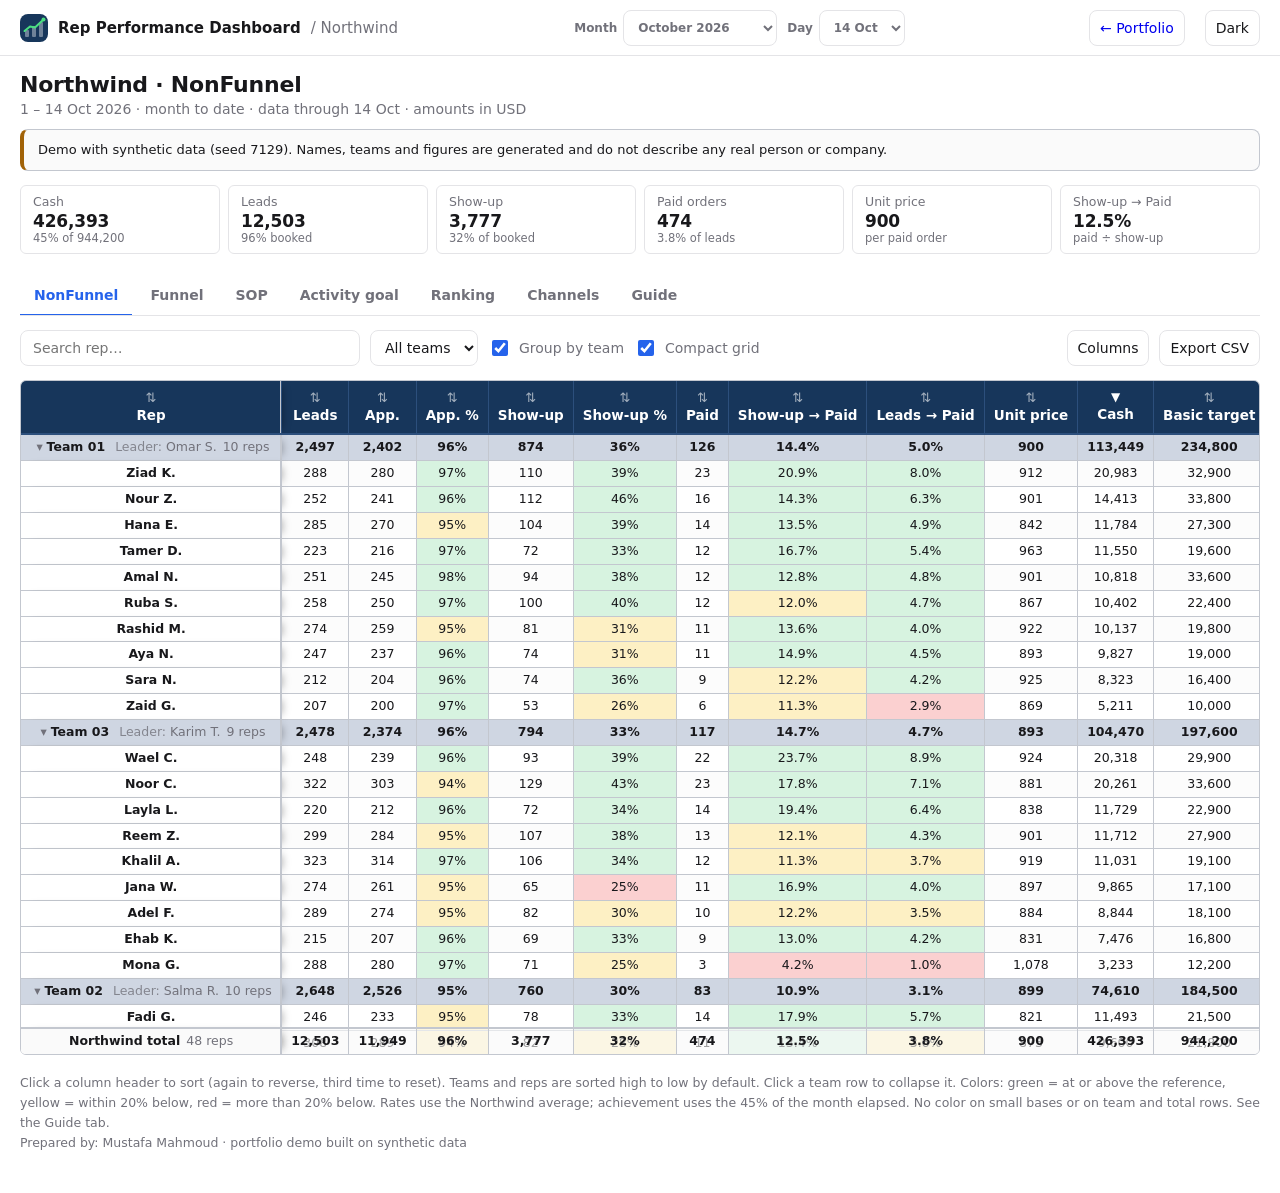
==== demo/index.html @ 8aeeb417 "Add interactive Rep Performance Dashboard demo (synthetic data) Co-Authored-By: Claude Sonnet 5.5 <n" ====
<!doctype html>
<html lang="en" data-theme="light">
<head>
<meta charset="utf-8"><meta name="robots" content="noindex,nofollow">
<meta name="viewport" content="width=device-width, initial-scale=1">
<title>Rep Performance Dashboard · Demo (synthetic data)</title>
<link rel="icon" type="image/svg+xml" href="data:image/svg+xml,%3Csvg%20xmlns%3D%22http%3A%2F%2Fwww.w3.org%2F2000%2Fsvg%22%20viewBox%3D%220%200%2028%2028%22%3E%3Crect%20width%3D%2228%22%20height%3D%2228%22%20rx%3D%227%22%20fill%3D%22%2317365b%22%2F%3E%3Crect%20x%3D%225%22%20y%3D%2216%22%20width%3D%224%22%20height%3D%227%22%20rx%3D%221%22%20fill%3D%22%23ffffff%22%20fill-opacity%3D%22.45%22%2F%3E%3Crect%20x%3D%2212%22%20y%3D%2212%22%20width%3D%224%22%20height%3D%2211%22%20rx%3D%221%22%20fill%3D%22%23ffffff%22%20fill-opacity%3D%22.45%22%2F%3E%3Crect%20x%3D%2219%22%20y%3D%228%22%20width%3D%224%22%20height%3D%2215%22%20rx%3D%221%22%20fill%3D%22%23ffffff%22%20fill-opacity%3D%22.45%22%2F%3E%3Cpolyline%20points%3D%224.5%2C17%2010%2C12.5%2015%2C13.5%2023.5%2C5.5%22%20fill%3D%22none%22%20stroke%3D%22%234ade80%22%20stroke-width%3D%222.4%22%20stroke-linecap%3D%22round%22%20stroke-linejoin%3D%22round%22%2F%3E%3Ccircle%20cx%3D%2223.5%22%20cy%3D%225.5%22%20r%3D%222.3%22%20fill%3D%22%234ade80%22%2F%3E%3C%2Fsvg%3E">
<style>
:root{
  --bg:#ffffff;--surface:#fafafa;--border:#e4e4e7;--text:#18181b;--muted:#71717a;--accent:#2563eb;--accent-soft:#e8efff;
  --grid:#c3c7cf;--strong:#334155;--hover:#f4f4f5;--group:#cfd6e2;--bar:#e4e4e7;--ok:#1d4ed8;--warn:#b45309;--shadow:0 8px 24px rgba(0,0,0,.12);
}
:root[data-theme="dark"]{
  --bg:#09090b;--surface:#111113;--border:#27272a;--text:#fafafa;--muted:#a1a1aa;--accent:#60a5fa;--accent-soft:#16233b;
  --grid:#454a54;--strong:#9aa6b8;--hover:#1b1b1f;--group:#333a48;--bar:#2e2e33;--ok:#7fb0ff;--warn:#f2b45a;--shadow:0 8px 24px rgba(0,0,0,.55);
}
*{box-sizing:border-box}
html,body{margin:0}
body{background:var(--bg);color:var(--text);font-family:ui-sans-serif,system-ui,-apple-system,"Segoe UI",Roboto,"Helvetica Neue",Arial,sans-serif;font-size:14px;-webkit-text-size-adjust:100%}
button,select,input{font:inherit;color:inherit}
.top{position:sticky;top:0;z-index:30;background:var(--bg);border-bottom:1px solid var(--border);display:flex;align-items:center;justify-content:space-between;gap:12px;padding:0 20px;height:56px}
.brand{display:flex;align-items:center;gap:10px;font-weight:700;font-size:15px;min-width:0}
.logo{width:28px;height:28px;border-radius:8px;background:#17365b;display:grid;place-items:center;flex:0 0 auto;overflow:hidden;cursor:default}
.logo svg{display:block}
.logo .lb{fill:rgba(255,255,255,.38);transform-box:fill-box;transform-origin:50% 100%;animation:lgGrow .7s cubic-bezier(.2,.8,.2,1) both}
.logo .lb:nth-child(2){animation-delay:.12s}.logo .lb:nth-child(3){animation-delay:.24s}
.logo .ll{fill:none;stroke:#4ade80;stroke-width:2;stroke-linecap:round;stroke-linejoin:round;stroke-dasharray:30;stroke-dashoffset:30;animation:lgDraw .8s .5s ease-out forwards}
.logo .ld{fill:#4ade80;opacity:0;transform-box:fill-box;transform-origin:center;animation:lgPop .35s 1.25s ease-out forwards,lgPulse 2.6s 1.8s ease-in-out infinite}
@keyframes lgGrow{from{transform:scaleY(0)}to{transform:scaleY(1)}}
@keyframes lgDraw{to{stroke-dashoffset:0}}
@keyframes lgPop{from{opacity:0;transform:scale(0)}to{opacity:1;transform:scale(1)}}
@keyframes lgPulse{0%,100%{transform:scale(1)}50%{transform:scale(1.35)}}
@media (prefers-reduced-motion:reduce){.logo *{animation:none!important;opacity:1!important;stroke-dashoffset:0!important}}
.crumb{color:var(--muted);font-weight:500;white-space:nowrap;overflow:hidden;text-overflow:ellipsis}
.icon-btn{height:36px;min-width:36px;padding:0 10px;border:1px solid var(--border);background:var(--bg);border-radius:8px;cursor:pointer;display:inline-flex;align-items:center;justify-content:center;gap:8px}
.icon-btn:hover{background:var(--hover)}
.wrap{max-width:1500px;margin:0 auto;padding:24px 20px 40px}
h1{font-size:22px;margin:0;font-weight:700;letter-spacing:-.01em}
.sub{color:var(--muted);margin-top:4px}
.demo{display:inline-block;margin-left:8px;padding:2px 8px;border-radius:999px;background:var(--accent-soft);color:var(--accent);font-size:12px;font-weight:600}
.kpis{display:grid;grid-template-columns:repeat(auto-fit,minmax(150px,1fr));gap:12px;margin:20px 0 4px}
.kpi{border:1px solid var(--border);border-radius:10px;padding:14px 16px;background:var(--bg)}
.kpi .l{color:var(--muted);font-size:12.5px}
.kpi .v{font-size:22px;font-weight:700;margin-top:4px;font-variant-numeric:tabular-nums;letter-spacing:-.01em}
.kpi .s{color:var(--muted);font-size:12.5px;margin-top:2px;font-variant-numeric:tabular-nums}
.tabs{display:flex;gap:4px;border-bottom:1px solid var(--border);margin-top:22px;overflow-x:auto;overflow-y:hidden;scrollbar-width:none;-ms-overflow-style:none}
.tabs::-webkit-scrollbar{display:none}
.tab:focus{outline:none}.tab:focus-visible{outline:2px solid var(--accent);outline-offset:-2px;border-radius:6px}
.tab{background:none;border:0;padding:11px 14px;color:var(--muted);cursor:pointer;font-weight:600;white-space:nowrap;border-bottom:2px solid transparent;margin-bottom:-1px}
.tab:hover{color:var(--text)}
.tab[aria-selected="true"]{color:var(--accent);border-bottom-color:var(--accent)}
.tab[disabled]{opacity:.45;cursor:not-allowed}
.bar{display:flex;flex-wrap:wrap;gap:10px;align-items:center;padding:14px 0}
.search{flex:1 1 220px;max-width:340px;height:36px;border:1px solid var(--border);border-radius:8px;padding:0 12px;background:var(--bg)}
.search:focus,select:focus,.icon-btn:focus-visible,.tab:focus-visible{outline:2px solid var(--accent);outline-offset:1px}
select.sel{height:36px;border:1px solid var(--border);border-radius:8px;padding:0 10px;background:var(--bg);cursor:pointer}
.sp{flex:1 1 0}
.sw{display:inline-flex;align-items:center;gap:8px;cursor:pointer;color:var(--muted);font-weight:500;user-select:none}
.sw input{accent-color:var(--accent);width:16px;height:16px}
.menu{position:relative}
.pop{position:absolute;right:0;top:42px;z-index:40;background:var(--bg);border:1px solid var(--border);border-radius:10px;box-shadow:var(--shadow);padding:8px;min-width:220px;max-height:360px;overflow:auto}
.pop[hidden]{display:none}
.pop label{display:flex;align-items:center;gap:10px;padding:8px 10px;border-radius:6px;cursor:pointer}
.pop label:hover{background:var(--hover)}
.pop input{accent-color:var(--accent);width:16px;height:16px}
.pop .hd{padding:6px 10px 8px;color:var(--muted);font-size:12px;font-weight:600;text-transform:uppercase;letter-spacing:.04em}
.tw{border:1px solid var(--grid);border-radius:10px;overflow:auto;max-height:70vh;background:var(--bg)}
table{border-collapse:separate;border-spacing:0;width:100%;min-width:max-content}
th,td{padding:10px 11px;text-align:center;white-space:nowrap;border-bottom:1px solid var(--grid);border-right:1px solid var(--grid);font-variant-numeric:tabular-nums}
th:last-child,td:last-child{border-right:0}
@media (max-width:900px){th:first-child,td:first-child{position:sticky;left:0;z-index:2;background:var(--bg)}tr.grp td:first-child{background:var(--group)}tr.tot td:first-child{background:var(--surface)}}
thead th{position:sticky;top:0;z-index:3;background:var(--group);border-bottom:2px solid var(--grid);color:var(--text);font-weight:600;font-size:12.5px;color:var(--muted);cursor:pointer;user-select:none}
thead th:first-child{z-index:5}
thead th:hover{color:var(--text)}
thead th .ar{display:inline-block;width:14px;color:var(--accent)}
tbody tr:hover td{background:var(--hover)}
tr.grp td{background-color:var(--group);font-weight:700;cursor:pointer}
tr.grp:hover td{background:var(--group)}
tr.grp td:first-child{background:var(--group)}
tr.tot td{background:var(--surface);font-weight:700;position:sticky;bottom:0;z-index:2;border-top:2px solid var(--grid);border-bottom:0}
tr.tot td:first-child{z-index:4}
.chev{display:inline-block;width:14px;color:var(--muted);transition:transform .15s}
.col .chev{transform:rotate(-90deg)}
.cnt{color:var(--muted);font-weight:500;margin-left:6px}
.nm{font-weight:600}
.rk{display:inline-block;min-width:22px;margin-right:8px;color:var(--muted);font-weight:600;font-variant-numeric:tabular-nums}
.tm{display:inline-block;margin-left:8px;padding:1px 7px;border-radius:6px;border:1px solid var(--border);color:var(--muted);font-size:11.5px;font-weight:600}

.ach{display:inline-flex;align-items:center;gap:8px;justify-content:center}
.ach .b{width:40px;height:6px;background:var(--bar);border-radius:3px;overflow:hidden}
.ach .b i{display:block;height:100%;background:var(--warn)}
.ach.ok .b i{background:var(--ok)}
.dash{color:var(--muted)}
/* first column stays pinned while the table scrolls sideways */
#tbl th:first-child,#tbl td:first-child{position:sticky;left:0;z-index:2;background-color:var(--bg);box-shadow:inset -1px 0 0 var(--grid),6px 0 8px -6px rgba(0,0,0,.35)}
#tbl tbody tr:hover td:first-child{background-color:var(--hover)}
#tbl tr.grp td:first-child,#tbl tr.grp:hover td:first-child{background-color:var(--group)}
#tbl tr.refrow td:first-child{background-color:color-mix(in srgb,var(--accent) 12%,var(--bg))}
#tbl tr.tot td:first-child{background-color:var(--surface);z-index:4}
#tbl thead th:first-child{z-index:5;background:#17365b;color:#fff}
.notice{margin:12px 0 0;padding:10px 14px;border:1px solid var(--grid);border-left:4px solid var(--gy);border-radius:8px;background:var(--surface);font-size:13px;line-height:1.5}
.notice[hidden]{display:none}
.dates{margin-left:auto;margin-right:8px;display:flex;gap:10px;align-items:center}
.dates[hidden]{display:none}
.dl{display:flex;align-items:center;gap:6px;font-size:12px;font-weight:600;color:var(--muted)}
@media (max-width:640px){.dl span{display:none}.dates{gap:6px}}
.tw{scrollbar-width:thin;scrollbar-color:color-mix(in srgb,var(--muted) 50%,transparent) transparent}
.tw::-webkit-scrollbar{width:9px;height:9px}
.tw::-webkit-scrollbar-track,.tw::-webkit-scrollbar-corner{background:transparent}
.tw::-webkit-scrollbar-button{display:none;width:0;height:0}
.tw::-webkit-scrollbar-thumb{background:color-mix(in srgb,var(--muted) 45%,transparent);border-radius:9px;border:2px solid transparent;background-clip:padding-box}
.tw::-webkit-scrollbar-thumb:hover{background:color-mix(in srgb,var(--muted) 80%,transparent);background-clip:padding-box}

.guide{display:grid;grid-template-columns:repeat(auto-fit,minmax(360px,1fr));gap:16px;margin-top:20px}
.guide[hidden]{display:none}
.gc{border:1px solid var(--border);border-radius:12px;padding:18px 20px;background:var(--bg)}
.gc.wide{grid-column:1/-1}
.gc h3{margin:0 0 10px;font-size:15px}
.gc p,.gc li{font-size:13.5px;line-height:1.55;color:var(--text);margin:0 0 8px}
.gc ul{margin:0;padding-left:18px}
.gc .mut{color:var(--muted)}
.gc table.ex{border-collapse:collapse;margin:10px 0 4px}
.gc table.ex td{width:76px;height:34px;border:1px solid var(--grid);text-align:center;font-size:13px}
.gc table.ex th{font-size:12px;font-weight:600;color:var(--muted);padding:4px 8px;text-align:center}
.gc.wide dl{display:grid;grid-template-columns:210px 1fr;gap:8px 18px}.gc.wide dt,.gc.wide dd{margin:0}
.gc dt{font-weight:700;font-size:13.5px;margin-top:8px}.gc dd{margin:2px 0 0;font-size:13.5px;color:var(--muted);line-height:1.5}

thead th,thead th:hover{background:#17365b;color:#fff;font-weight:700;border-color:#2c4f7c}
thead th:first-child{background:#17365b;color:#fff}
thead th .ar{display:block;position:static;width:auto;margin:0 0 3px;font-size:13px;line-height:1;color:#fff;opacity:.6;font-weight:400}
thead th .ar.on{opacity:1;font-size:12px;font-weight:700}
thead th:hover{background:#1f4471}
thead th:hover .ar{opacity:.85}
.dense thead th,thead th{font-size:13.5px;text-align:center;vertical-align:middle;padding-top:10px;padding-bottom:10px;line-height:1.25}
td.sb{background-image:linear-gradient(to right,transparent calc(var(--t) - 1px),var(--strong) calc(var(--t) - 1px),var(--strong) calc(var(--t) + 1px),transparent calc(var(--t) + 1px)),linear-gradient(to right,var(--barc) var(--w),transparent var(--w));background-repeat:no-repeat;background-size:100% 8px,100% 4px;background-position:0 100%,0 calc(100% - 2px)}
td.sb.g{--barc:color-mix(in srgb,var(--gg) 75%,transparent)}td.sb.y{--barc:color-mix(in srgb,var(--gy) 80%,transparent)}td.sb.r{--barc:color-mix(in srgb,var(--gr) 75%,transparent)}
td.sb .gl{font-size:9px;margin-right:6px;vertical-align:1px}
td.sb.g .gl{color:var(--gg)}td.sb.y .gl{color:var(--gy)}td.sb.r .gl{color:var(--gr)}
td.lown{color:var(--muted)}
tr.refrow td{background-color:color-mix(in srgb,var(--accent) 12%,var(--bg));font-weight:600;border-bottom:2px solid var(--grid)}
tr.refrow td:first-child{text-align:left}
.tl{font-weight:500;color:var(--muted);margin-left:10px}
.tl::before{content:"Leader: ";opacity:.8}
tr.refrow .cnt{font-weight:500}
td.db{background-image:linear-gradient(to right,var(--barc) var(--w),transparent var(--w));background-repeat:no-repeat}
td.db.ok{--barc:var(--bar-ok)}td.db.lo{--barc:var(--bar-lo)}
td.db:not(.ok):not(.lo){--barc:var(--bar-neutral)}
td.heat{background-color:var(--hc)}
td.st.g{background-color:var(--sg)}td.st.y{background-color:var(--sy)}td.st.r{background-color:var(--sr)}
.dense tr.grp td.st.g,tr.grp td.st.g{background-color:var(--sg)}
.dense tr.grp td.st.y,tr.grp td.st.y{background-color:var(--sy)}
.dense tr.grp td.st.r,tr.grp td.st.r{background-color:var(--sr)}
td.st .gl{font-size:9px;margin-right:6px;vertical-align:1px}
td.st.g .gl{color:var(--gg)}td.st.y .gl{color:var(--gy)}td.st.r .gl{color:var(--gr)}
:root{--sg:#d7f3e0;--sy:#fdf0c4;--sr:#fbd0d0;--gg:#15803d;--gy:#a16207;--gr:#b91c1c}
:root[data-theme="dark"]{--sg:rgba(74,222,128,.20);--sy:rgba(250,204,21,.20);--sr:rgba(248,113,113,.28);--gg:#4ade80;--gy:#facc15;--gr:#f87171}
:root{--bar-neutral:rgba(100,116,139,.24);--bar-ok:rgba(100,116,139,.34);--bar-lo:rgba(217,119,6,.32)}
:root[data-theme="dark"]{--bar-neutral:rgba(148,163,184,.30);--bar-ok:rgba(148,163,184,.40);--bar-lo:rgba(242,180,90,.34)}
.sel2{height:36px;border:1px solid var(--border);border-radius:8px;padding:0 10px;background:var(--bg);cursor:pointer}
.dense .wrap{padding-top:16px}
.dense .kpis{gap:8px;margin-top:14px}
.dense .kpi{padding:8px 12px;border-radius:6px}
.dense .kpi .v{font-size:17px;margin-top:2px}
.dense .kpi .s{font-size:11.5px;margin-top:0}
.dense th,.dense td{padding:4px 9px;font-size:12.5px;line-height:1.35}
.dense th{font-size:11.5px;text-transform:none}

.dense .tw{border-radius:6px}
.dense .ach .b{width:30px;height:5px}
.dense .tm{margin-left:6px;padding:0 5px;font-size:10.5px}
.dense tbody tr:not(.grp):nth-child(even) td:not(:first-child):not(.st):not(.heat){background-color:color-mix(in srgb,var(--surface) 60%,transparent)}
.dense tr.grp td{background:var(--group)}
.dense .tw{max-height:75vh}
.foot{margin-top:18px;color:var(--muted);font-size:12.5px;line-height:1.6}
.empty{padding:40px;text-align:center;color:var(--muted)}

@media (max-width:640px){
  .top{padding:0 14px}.wrap{padding:18px 14px 32px}
  .kpi .v{font-size:19px}
  .crumb{display:none}
  .search{max-width:none;flex-basis:100%}
  .sp{display:none}
  th,td{padding:10px 11px}
  .tw{max-height:none}
}
</style>
</head>
<body>
<header class="top">
  <div class="brand"><span class="logo" id="logo" aria-hidden="true"><svg viewBox="0 0 28 28" width="28" height="28">
    <rect class="lb" x="5" y="16" width="4" height="7" rx="1"/><rect class="lb" x="12" y="12" width="4" height="11" rx="1"/><rect class="lb" x="19" y="8" width="4" height="15" rx="1"/>
    <polyline class="ll" points="4.5,17 10,12.5 15,13.5 23.5,5.5"/><circle class="ld" cx="23.5" cy="5.5" r="2"/></svg></span><span>Rep Performance Dashboard</span><span class="crumb">/ <span data-f="region"></span></span></div>
  <div class="dates" id="dates" hidden>
    <label class="dl"><span>Month</span><select class="sel2" id="month" aria-label="Month"></select></label>
    <label class="dl"><span>Day</span><select class="sel2" id="day" aria-label="Day"></select></label>
  </div>
  <a class="icon-btn" href="../" style="text-decoration:none;margin-left:auto;margin-right:8px">&larr; Portfolio</a><button class="icon-btn" id="theme" type="button" aria-label="Switch light or dark mode"><span id="themeIcon">Dark</span></button>
</header>

<main class="wrap">
  <h1 id="title"></h1>
  <div class="sub" id="sub"></div>
  <div class="notice" id="notice" hidden></div>

  <section class="kpis" id="kpis" aria-label="Key numbers"></section>

  <nav class="tabs" role="tablist" aria-label="Sections">
    <button class="tab" role="tab" data-tab="main" aria-selected="true">NonFunnel</button>
    <button class="tab" role="tab" data-tab="funnel" aria-selected="false">Funnel</button>
    <button class="tab" role="tab" data-tab="sop" aria-selected="false">SOP</button>
    <button class="tab" role="tab" data-tab="p33" aria-selected="false">Activity goal</button>
    <button class="tab" role="tab" data-tab="rank" aria-selected="false">Ranking</button>
    <button class="tab" role="tab" data-tab="chan" aria-selected="false">Channels</button>
    <button class="tab" role="tab" data-tab="guide" aria-selected="false">Guide</button>
  </nav>

  <div class="bar">
    <input class="search" id="q" type="search" placeholder="Search rep…" aria-label="Search rep">
    <select class="sel" id="team" aria-label="Team"></select>
    <select class="sel2" id="metric" aria-label="Metric" hidden></select>
    <label class="sw"><input type="checkbox" id="group" checked> Group by team</label>
    <label class="sw"><input type="checkbox" id="dense" checked> Compact grid</label>
    <span class="sp"></span>
    <div class="menu">
      <button class="icon-btn" id="colBtn" type="button" aria-haspopup="true" aria-expanded="false">Columns</button>
      <div class="pop" id="colPop" hidden></div>
    </div>
    <button class="icon-btn" id="exp" type="button">Export CSV</button>
  </div>

  <div class="tw"><table id="tbl"></table></div>
  <section class="guide" id="guide" hidden>
    <div class="gc wide"><h3>What you are looking at</h3>
      <p>One row per rep. The grey row above each group is the team (with the team leader's name), and the last row is the <span data-f="region"></span> total. Numbers are month to date, from the 1st to the latest data day.</p>
      <ul><li>Click a column header to sort (again to reverse, a third time to reset). Teams are sorted by their total.</li><li>Click a team row to collapse or open it.</li><li>Use <b>Columns</b> to hide or add columns, and the search box or team filter to find someone.</li></ul></div>

    <div class="gc"><h3>What the colors mean</h3>
      <p>Colors appear on rate and achievement columns only (for example Show-up %, Leads → Paid, Basic ach.).</p>
      <table class="ex"><tr><th>Green</th><th>Yellow</th><th>Red</th><th>Grey</th></tr><tr>
        <td class="st g">44%</td><td class="st y">31%</td><td class="st r">22%</td><td class="lown">38%</td></tr></table>
      <ul><li><b>Green:</b> at or above the reference.</li><li><b>Yellow:</b> below it, but within 20%.</li><li><b>Red:</b> more than 20% below it.</li><li><b>Grey number, no color:</b> too few cases to judge (see below).</li></ul>
      <p class="mut">The example uses a reference of 36%.</p></div>

    <div class="gc"><h3>What the reference is</h3>
      <dl><dt>Rates (App. %, Show-up %, Show-up → Paid, Leads → Paid, SOP completion)</dt><dd>The <span data-f="region"></span> average for that column: all of the region's numerator divided by all of its denominator (for example all show-ups ÷ all booked).</dd>
      <dt>Achievement (Basic ach., Activity achievement)</dt><dd>The share of the month that has passed. After <span data-f="days"></span> of <span data-f="dim"></span> days that is <span data-f="pct"></span>, so a rep at <span data-f="pct"></span> or more is on pace.</dd></dl></div>

    <div class="gc"><h3>When there is no color</h3>
      <ul><li><b>Small samples.</b> Under 20 leads or booked, or under 10 show-ups (5 tasks for SOP), a rate swings too much to judge, so the number stays grey.</li><li><b>Counts</b> (Leads, Booked, Show-up, Paid, Cash, Unit price) have no fair benchmark and are not fully in a rep's control, so they are plain numbers. Cash is judged through its achievement column.</li><li><b>Team and total rows</b> are summaries and carry no color.</li></ul></div>

    <div class="gc"><h3>The Channels tab</h3>
      <p>Pick a metric and compare it across the <b>NonFunnel</b> and <b>Funnel</b> views.</p>
      <ul><li>The blue row at the top is the healthy reference: the <span data-f="region"></span> average for that view.</li><li>Each cell is colored against its own view's reference, never against another view.</li><li>NonFunnel is the main performance view. Funnel is a separate lead source with its own rules, so the two do not add up to each other.</li></ul></div>

    <div class="gc wide"><h3>Terms</h3>
      <dl><dt>Booked (App.)</dt><dd>Leads that got an appointment. App. % = Booked ÷ Leads.</dd>
      <dt>Show-up %</dt><dd>Show-ups ÷ Booked.</dd>
      <dt>Show-up → Paid / Leads → Paid</dt><dd>Paid orders ÷ Show-ups, and paid orders ÷ Leads.</dd>
      <dt>Unit price</dt><dd>Cash ÷ paid orders.</dd>
      <dt>Basic ach.</dt><dd>Cash ÷ the rep's Basic target for the month.</dd>
      <dt>NonFunnel / Funnel</dt><dd>Two lead sources: the main performance view and the funnel view. Each follows its own rules.</dd><dt>Activity goal</dt><dd>Monthly service and lead-activity target per rep, with the latest day's activity.</dd></dl>
      <p class="mut" style="margin-top:12px"><span data-f="region"></span>, <span data-f="range"></span>. Generated <span data-f="gen"></span>.<br>Prepared by: Mustafa Mahmoud · portfolio demo built on synthetic data</p></div>
  </section>

  <div class="foot">Click a column header to sort (again to reverse, third time to reset). Teams and reps are sorted high to low by default. Click a team row to collapse it. Colors: green = at or above the reference, yellow = within 20% below, red = more than 20% below. Rates use the <span data-f="region"></span> average; achievement uses the <span data-f="pct"></span> of the month elapsed. No color on small bases or on team and total rows. See the Guide tab.<br>Prepared by: Mustafa Mahmoud · portfolio demo built on synthetic data</div>
</main>

<script>
const SNAP = {"2026-08-01":{"meta":{"region":"Northwind","key":"2026-08-01","sourceDate":"2026-08-01","periodStart":"2026-08-01","periodEnd":"2026-08-01","days":1,"daysInMonth":31,"elapsed":0.03225806451612903,"sar":0.92,"nav":null,"dates":[],"notices":[{"tab":"all","text":"Demo with synthetic data (seed 7129). Names, teams and figures are generated and do not describe any real person or company."}],"generated":"2026-08-01 08:00"},"sections":{"main":{"teams":[{"team":"Team 01","tl":"Omar S.","total":{"leads":208,"booked":199,"attended":70,"paid":7,"cash":5695.58,"basicTgt":243600,"aggTgt":280100,"headcount":10},"rows":[{"cc":"Amal N.","leads":16,"booked":14,"attended":5,"paid":2,"cash":1517.77,"basicTgt":30400,"aggTgt":35000,"headcount":1},{"cc":"Tamer D.","leads":13,"booked":13,"attended":3,"paid":0,"cash":0.0,"basicTgt":22300,"aggTgt":25600,"headcount":1},{"cc":"Zaid G.","leads":16,"booked":16,"attended":3,"paid":0,"cash":0.0,"basicTgt":10200,"aggTgt":11700,"headcount":1},{"cc":"Rashid M.","leads":17,"booked":15,"attended":7,"paid":2,"cash":1738.9,"basicTgt":24200,"aggTgt":27800,"headcount":1},{"cc":"Ziad K.","leads":28,"booked":26,"attended":8,"paid":0,"cash":0.0,"basicTgt":27100,"aggTgt":31200,"headcount":1},{"cc":"Aya N.","leads":22,"booked":21,"attended":6,"paid":0,"cash":0.0,"basicTgt":22700,"aggTgt":26100,"headcount":1},{"cc":"Nour Z.","leads":25,"booked":25,"attended":17,"paid":2,"cash":1478.82,"basicTgt":43800,"aggTgt":50400,"headcount":1},{"cc":"Hana E.","leads":29,"booked":29,"attended":9,"paid":1,"cash":960.09,"basicTgt":26000,"aggTgt":29900,"headcount":1},{"cc":"Sara N.","leads":15,"booked":14,"attended":3,"paid":0,"cash":0.0,"basicTgt":14100,"aggTgt":16200,"headcount":1},{"cc":"Ruba S.","leads":27,"booked":26,"attended":9,"paid":0,"cash":0.0,"basicTgt":22800,"aggTgt":26200,"headcount":1}]},{"team":"Team 02","tl":"Salma R.","total":{"leads":200,"booked":187,"attended":53,"paid":6,"cash":5591.65,"basicTgt":193800,"aggTgt":222800,"headcount":10},"rows":[{"cc":"Tarek W.","leads":11,"booked":10,"attended":3,"paid":1,"cash":1023.86,"basicTgt":17200,"aggTgt":19800,"headcount":1},{"cc":"Omar Z.","leads":27,"booked":25,"attended":8,"paid":0,"cash":0.0,"basicTgt":18500,"aggTgt":21300,"headcount":1},{"cc":"Huda E.","leads":15,"booked":15,"attended":6,"paid":0,"cash":0.0,"basicTgt":16900,"aggTgt":19400,"headcount":1},{"cc":"Dalia W.","leads":24,"booked":23,"attended":3,"paid":1,"cash":838.34,"basicTgt":23200,"aggTgt":26700,"headcount":1},{"cc":"Samir B.","leads":18,"booked":17,"attended":2,"paid":0,"cash":0.0,"basicTgt":19500,"aggTgt":22400,"headcount":1},{"cc":"Nada Z.","leads":17,"booked":17,"attended":7,"paid":1,"cash":932.38,"basicTgt":9600,"aggTgt":11000,"headcount":1},{"cc":"Nabil C.","leads":31,"booked":29,"attended":6,"paid":0,"cash":0.0,"basicTgt":14900,"aggTgt":17100,"headcount":1},{"cc":"Fadi G.","leads":23,"booked":20,"attended":8,"paid":1,"cash":732.53,"basicTgt":28000,"aggTgt":32200,"headcount":1},{"cc":"Maya D.","leads":17,"booked":16,"attended":9,"paid":1,"cash":968.03,"basicTgt":27900,"aggTgt":32100,"headcount":1},{"cc":"Bilal S.","leads":17,"booked":15,"attended":1,"paid":1,"cash":1096.51,"basicTgt":18100,"aggTgt":20800,"headcount":1}]},{"team":"Team 03","tl":"Karim T.","total":{"leads":154,"booked":147,"attended":44,"paid":4,"cash":3348.12,"basicTgt":197300,"aggTgt":227100,"headcount":9},"rows":[{"cc":"Adel F.","leads":27,"booked":26,"attended":11,"paid":1,"cash":1061.81,"basicTgt":17700,"aggTgt":20400,"headcount":1},{"cc":"Layla L.","leads":15,"booked":15,"attended":6,"paid":0,"cash":0.0,"basicTgt":21300,"aggTgt":24500,"headcount":1},{"cc":"Khalil A.","leads":18,"booked":17,"attended":4,"paid":1,"cash":657.22,"basicTgt":22400,"aggTgt":25800,"headcount":1},{"cc":"Ehab K.","leads":20,"booked":17,"attended":4,"paid":0,"cash":0.0,"basicTgt":19700,"aggTgt":22700,"headcount":1},{"cc":"Jana W.","leads":14,"booked":14,"attended":2,"paid":0,"cash":0.0,"basicTgt":17200,"aggTgt":19800,"headcount":1},{"cc":"Wael C.","leads":15,"booked":15,"attended":8,"paid":1,"cash":919.26,"basicTgt":30600,"aggTgt":35200,"headcount":1},{"cc":"Noor C.","leads":16,"booked":16,"attended":4,"paid":1,"cash":709.83,"basicTgt":32800,"aggTgt":37700,"headcount":1},{"cc":"Reem Z.","leads":10,"booked":8,"attended":2,"paid":0,"cash":0.0,"basicTgt":22500,"aggTgt":25900,"headcount":1},{"cc":"Mona G.","leads":19,"booked":19,"attended":3,"paid":0,"cash":0.0,"basicTgt":13100,"aggTgt":15100,"headcount":1}]},{"team":"Team 04","tl":"Dina M.","total":{"leads":184,"booked":174,"attended":49,"paid":6,"cash":5502.43,"basicTgt":178300,"aggTgt":205000,"headcount":10},"rows":[{"cc":"Lamis E.","leads":27,"booked":25,"attended":4,"paid":0,"cash":0.0,"basicTgt":13500,"aggTgt":15500,"headcount":1},{"cc":"Hadi W.","leads":21,"booked":20,"attended":9,"paid":2,"cash":1655.34,"basicTgt":34600,"aggTgt":39800,"headcount":1},{"cc":"Lina D.","leads":22,"booked":20,"attended":7,"paid":0,"cash":0.0,"basicTgt":9500,"aggTgt":10900,"headcount":1},{"cc":"Malik K.","leads":27,"booked":26,"attended":8,"paid":1,"cash":822.42,"basicTgt":12700,"aggTgt":14600,"headcount":1},{"cc":"Salma T.","leads":14,"booked":14,"attended":1,"paid":1,"cash":890.77,"basicTgt":19700,"aggTgt":22700,"headcount":1},{"cc":"Anas L.","leads":15,"booked":14,"attended":4,"paid":0,"cash":0.0,"basicTgt":16000,"aggTgt":18400,"headcount":1},{"cc":"Rania J.","leads":20,"booked":19,"attended":5,"paid":0,"cash":0.0,"basicTgt":14900,"aggTgt":17100,"headcount":1},{"cc":"Dina M.","leads":8,"booked":8,"attended":3,"paid":1,"cash":1312.04,"basicTgt":23500,"aggTgt":27000,"headcount":1},{"cc":"Rami R.","leads":19,"booked":19,"attended":6,"paid":1,"cash":821.86,"basicTgt":16600,"aggTgt":19100,"headcount":1},{"cc":"Karim M.","leads":11,"booked":9,"attended":2,"paid":0,"cash":0.0,"basicTgt":17300,"aggTgt":19900,"headcount":1}]},{"team":"Team 05","tl":"Youssef H.","total":{"leads":175,"booked":167,"attended":46,"paid":6,"cash":5787.71,"basicTgt":149500,"aggTgt":172100,"headcount":9},"rows":[{"cc":"Yara F.","leads":27,"booked":26,"attended":9,"paid":2,"cash":2020.95,"basicTgt":19900,"aggTgt":22900,"headcount":1},{"cc":"Basel C.","leads":12,"booked":11,"attended":3,"paid":0,"cash":0.0,"basicTgt":14400,"aggTgt":16600,"headcount":1},{"cc":"Sawsan L.","leads":16,"booked":15,"attended":3,"paid":1,"cash":894.22,"basicTgt":13100,"aggTgt":15100,"headcount":1},{"cc":"Sami T.","leads":22,"booked":19,"attended":2,"paid":1,"cash":807.98,"basicTgt":10700,"aggTgt":12300,"headcount":1},{"cc":"Farah B.","leads":25,"booked":24,"attended":4,"paid":1,"cash":1078.07,"basicTgt":14500,"aggTgt":16700,"headcount":1},{"cc":"Jad F.","leads":8,"booked":8,"attended":2,"paid":0,"cash":0.0,"basicTgt":10100,"aggTgt":11600,"headcount":1},{"cc":"Mariam W.","leads":19,"booked":19,"attended":4,"paid":0,"cash":0.0,"basicTgt":16500,"aggTgt":19000,"headcount":1},{"cc":"Idris C.","leads":25,"booked":24,"attended":9,"paid":0,"cash":0.0,"basicTgt":29900,"aggTgt":34400,"headcount":1},{"cc":"Ola D.","leads":21,"booked":21,"attended":10,"paid":1,"cash":986.49,"basicTgt":20400,"aggTgt":23500,"headcount":1}]}],"total":{"leads":921,"booked":874,"attended":262,"paid":29,"cash":25925.49,"basicTgt":962500,"aggTgt":1107100,"headcount":48}},"funnel":{"teams":[{"team":"Team 01","tl":"Omar S.","total":{"leads":80,"booked":78,"attended":24,"paid":3,"cash":2441.71,"headcount":10},"rows":[{"cc":"Amal N.","leads":9,"booked":9,"attended":4,"paid":1,"cash":904.57,"headcount":1},{"cc":"Tamer D.","leads":9,"booked":9,"attended":2,"paid":0,"cash":0.0,"headcount":1},{"cc":"Zaid G.","leads":7,"booked":7,"attended":3,"paid":0,"cash":0.0,"headcount":1},{"cc":"Rashid M.","leads":10,"booked":10,"attended":1,"paid":0,"cash":0.0,"headcount":1},{"cc":"Ziad K.","leads":7,"booked":6,"attended":2,"paid":0,"cash":0.0,"headcount":1},{"cc":"Aya N.","leads":9,"booked":9,"attended":2,"paid":0,"cash":0.0,"headcount":1},{"cc":"Nour Z.","leads":7,"booked":7,"attended":2,"paid":0,"cash":0.0,"headcount":1},{"cc":"Hana E.","leads":9,"booked":8,"attended":3,"paid":1,"cash":777.38,"headcount":1},{"cc":"Sara N.","leads":5,"booked":5,"attended":3,"paid":0,"cash":0.0,"headcount":1},{"cc":"Ruba S.","leads":8,"booked":8,"attended":2,"paid":1,"cash":759.76,"headcount":1}]},{"team":"Team 02","tl":"Salma R.","total":{"leads":94,"booked":81,"attended":17,"paid":2,"cash":1445.16,"headcount":10},"rows":[{"cc":"Tarek W.","leads":7,"booked":5,"attended":0,"paid":0,"cash":0.0,"headcount":1},{"cc":"Omar Z.","leads":10,"booked":7,"attended":2,"paid":0,"cash":0.0,"headcount":1},{"cc":"Huda E.","leads":13,"booked":12,"attended":2,"paid":0,"cash":0.0,"headcount":1},{"cc":"Dalia W.","leads":8,"booked":8,"attended":0,"paid":0,"cash":0.0,"headcount":1},{"cc":"Samir B.","leads":8,"booked":8,"attended":1,"paid":0,"cash":0.0,"headcount":1},{"cc":"Nada Z.","leads":7,"booked":7,"attended":1,"paid":0,"cash":0.0,"headcount":1},{"cc":"Nabil C.","leads":12,"booked":11,"attended":1,"paid":0,"cash":0.0,"headcount":1},{"cc":"Fadi G.","leads":10,"booked":6,"attended":2,"paid":0,"cash":0.0,"headcount":1},{"cc":"Maya D.","leads":13,"booked":12,"attended":5,"paid":2,"cash":1445.16,"headcount":1},{"cc":"Bilal S.","leads":6,"booked":5,"attended":3,"paid":0,"cash":0.0,"headcount":1}]},{"team":"Team 03","tl":"Karim T.","total":{"leads":72,"booked":66,"attended":21,"paid":2,"cash":1404.65,"headcount":9},"rows":[{"cc":"Adel F.","leads":12,"booked":12,"attended":4,"paid":0,"cash":0.0,"headcount":1},{"cc":"Layla L.","leads":6,"booked":5,"attended":1,"paid":0,"cash":0.0,"headcount":1},{"cc":"Khalil A.","leads":6,"booked":5,"attended":2,"paid":1,"cash":732.41,"headcount":1},{"cc":"Ehab K.","leads":8,"booked":8,"attended":4,"paid":0,"cash":0.0,"headcount":1},{"cc":"Jana W.","leads":10,"booked":9,"attended":4,"paid":1,"cash":672.24,"headcount":1},{"cc":"Wael C.","leads":3,"booked":2,"attended":1,"paid":0,"cash":0.0,"headcount":1},{"cc":"Noor C.","leads":10,"booked":10,"attended":2,"paid":0,"cash":0.0,"headcount":1},{"cc":"Reem Z.","leads":10,"booked":10,"attended":2,"paid":0,"cash":0.0,"headcount":1},{"cc":"Mona G.","leads":7,"booked":5,"attended":1,"paid":0,"cash":0.0,"headcount":1}]},{"team":"Team 04","tl":"Dina M.","total":{"leads":80,"booked":73,"attended":19,"paid":3,"cash":1946.38,"headcount":10},"rows":[{"cc":"Lamis E.","leads":3,"booked":2,"attended":1,"paid":0,"cash":0.0,"headcount":1},{"cc":"Hadi W.","leads":10,"booked":9,"attended":1,"paid":1,"cash":586.38,"headcount":1},{"cc":"Lina D.","leads":6,"booked":6,"attended":1,"paid":0,"cash":0.0,"headcount":1},{"cc":"Malik K.","leads":4,"booked":4,"attended":2,"paid":1,"cash":549.58,"headcount":1},{"cc":"Salma T.","leads":12,"booked":12,"attended":2,"paid":0,"cash":0.0,"headcount":1},{"cc":"Anas L.","leads":7,"booked":5,"attended":1,"paid":0,"cash":0.0,"headcount":1},{"cc":"Rania J.","leads":6,"booked":4,"attended":2,"paid":1,"cash":810.42,"headcount":1},{"cc":"Dina M.","leads":11,"booked":10,"attended":1,"paid":0,"cash":0.0,"headcount":1},{"cc":"Rami R.","leads":14,"booked":14,"attended":6,"paid":0,"cash":0.0,"headcount":1},{"cc":"Karim M.","leads":7,"booked":7,"attended":2,"paid":0,"cash":0.0,"headcount":1}]},{"team":"Team 05","tl":"Youssef H.","total":{"leads":73,"booked":69,"attended":15,"paid":3,"cash":2362.99,"headcount":9},"rows":[{"cc":"Yara F.","leads":12,"booked":11,"attended":3,"paid":1,"cash":674.48,"headcount":1},{"cc":"Basel C.","leads":5,"booked":5,"attended":2,"paid":0,"cash":0.0,"headcount":1},{"cc":"Sawsan L.","leads":8,"booked":7,"attended":1,"paid":0,"cash":0.0,"headcount":1},{"cc":"Sami T.","leads":14,"booked":14,"attended":3,"paid":1,"cash":867.65,"headcount":1},{"cc":"Farah B.","leads":7,"booked":7,"attended":2,"paid":0,"cash":0.0,"headcount":1},{"cc":"Jad F.","leads":2,"booked":2,"attended":0,"paid":0,"cash":0.0,"headcount":1},{"cc":"Mariam W.","leads":11,"booked":10,"attended":0,"paid":0,"cash":0.0,"headcount":1},{"cc":"Idris C.","leads":8,"booked":7,"attended":3,"paid":1,"cash":820.86,"headcount":1},{"cc":"Ola D.","leads":6,"booked":6,"attended":1,"paid":0,"cash":0.0,"headcount":1}]}],"total":{"leads":399,"booked":367,"attended":96,"paid":13,"cash":9600.89,"headcount":48}},"sop":{"teams":[{"team":"Team 01","tl":"Omar S.","total":{"tasks":7,"completed":7,"notCompleted":0,"notExpired":0},"rows":[{"cc":"Amal N.","tasks":2,"completed":2,"notCompleted":0,"notExpired":0},{"cc":"Tamer D.","tasks":0,"completed":0,"notCompleted":0,"notExpired":0},{"cc":"Zaid G.","tasks":0,"completed":0,"notCompleted":0,"notExpired":0},{"cc":"Rashid M.","tasks":2,"completed":2,"notCompleted":0,"notExpired":0},{"cc":"Ziad K.","tasks":0,"completed":0,"notCompleted":0,"notExpired":0},{"cc":"Aya N.","tasks":0,"completed":0,"notCompleted":0,"notExpired":0},{"cc":"Nour Z.","tasks":2,"completed":2,"notCompleted":0,"notExpired":0},{"cc":"Hana E.","tasks":1,"completed":1,"notCompleted":0,"notExpired":0},{"cc":"Sara N.","tasks":0,"completed":0,"notCompleted":0,"notExpired":0},{"cc":"Ruba S.","tasks":0,"completed":0,"notCompleted":0,"notExpired":0}]},{"team":"Team 02","tl":"Salma R.","total":{"tasks":6,"completed":6,"notCompleted":0,"notExpired":0},"rows":[{"cc":"Tarek W.","tasks":1,"completed":1,"notCompleted":0,"notExpired":0},{"cc":"Omar Z.","tasks":0,"completed":0,"notCompleted":0,"notExpired":0},{"cc":"Huda E.","tasks":0,"completed":0,"notCompleted":0,"notExpired":0},{"cc":"Dalia W.","tasks":1,"completed":1,"notCompleted":0,"notExpired":0},{"cc":"Samir B.","tasks":0,"completed":0,"notCompleted":0,"notExpired":0},{"cc":"Nada Z.","tasks":1,"completed":1,"notCompleted":0,"notExpired":0},{"cc":"Nabil C.","tasks":0,"completed":0,"notCompleted":0,"notExpired":0},{"cc":"Fadi G.","tasks":1,"completed":1,"notCompleted":0,"notExpired":0},{"cc":"Maya D.","tasks":1,"completed":1,"notCompleted":0,"notExpired":0},{"cc":"Bilal S.","tasks":1,"completed":1,"notCompleted":0,"notExpired":0}]},{"team":"Team 03","tl":"Karim T.","total":{"tasks":4,"completed":4,"notCompleted":0,"notExpired":0},"rows":[{"cc":"Adel F.","tasks":1,"completed":1,"notCompleted":0,"notExpired":0},{"cc":"Layla L.","tasks":0,"completed":0,"notCompleted":0,"notExpired":0},{"cc":"Khalil A.","tasks":1,"completed":1,"notCompleted":0,"notExpired":0},{"cc":"Ehab K.","tasks":0,"completed":0,"notCompleted":0,"notExpired":0},{"cc":"Jana W.","tasks":0,"completed":0,"notCompleted":0,"notExpired":0},{"cc":"Wael C.","tasks":1,"completed":1,"notCompleted":0,"notExpired":0},{"cc":"Noor C.","tasks":1,"completed":1,"notCompleted":0,"notExpired":0},{"cc":"Reem Z.","tasks":0,"completed":0,"notCompleted":0,"notExpired":0},{"cc":"Mona G.","tasks":0,"completed":0,"notCompleted":0,"notExpired":0}]},{"team":"Team 04","tl":"Dina M.","total":{"tasks":6,"completed":6,"notCompleted":0,"notExpired":0},"rows":[{"cc":"Lamis E.","tasks":0,"completed":0,"notCompleted":0,"notExpired":0},{"cc":"Hadi W.","tasks":2,"completed":2,"notCompleted":0,"notExpired":0},{"cc":"Lina D.","tasks":0,"completed":0,"notCompleted":0,"notExpired":0},{"cc":"Malik K.","tasks":1,"completed":1,"notCompleted":0,"notExpired":0},{"cc":"Salma T.","tasks":1,"completed":1,"notCompleted":0,"notExpired":0},{"cc":"Anas L.","tasks":0,"completed":0,"notCompleted":0,"notExpired":0},{"cc":"Rania J.","tasks":0,"completed":0,"notCompleted":0,"notExpired":0},{"cc":"Dina M.","tasks":1,"completed":1,"notCompleted":0,"notExpired":0},{"cc":"Rami R.","tasks":1,"completed":1,"notCompleted":0,"notExpired":0},{"cc":"Karim M.","tasks":0,"completed":0,"notCompleted":0,"notExpired":0}]},{"team":"Team 05","tl":"Youssef H.","total":{"tasks":6,"completed":6,"notCompleted":0,"notExpired":0},"rows":[{"cc":"Yara F.","tasks":2,"completed":2,"notCompleted":0,"notExpired":0},{"cc":"Basel C.","tasks":0,"completed":0,"notCompleted":0,"notExpired":0},{"cc":"Sawsan L.","tasks":1,"completed":1,"notCompleted":0,"notExpired":0},{"cc":"Sami T.","tasks":1,"completed":1,"notCompleted":0,"notExpired":0},{"cc":"Farah B.","tasks":1,"completed":1,"notCompleted":0,"notExpired":0},{"cc":"Jad F.","tasks":0,"completed":0,"notCompleted":0,"notExpired":0},{"cc":"Mariam W.","tasks":0,"completed":0,"notCompleted":0,"notExpired":0},{"cc":"Idris C.","tasks":0,"completed":0,"notCompleted":0,"notExpired":0},{"cc":"Ola D.","tasks":1,"completed":1,"notCompleted":0,"notExpired":0}]}],"total":{"tasks":29,"completed":29,"notCompleted":0,"notExpired":0}},"p33":{"teams":[{"team":"Team 01","tl":"Omar S.","total":{"goal":410,"service":10,"leads":13,"dayService":12,"dayLeads":29},"rows":[{"cc":"Amal N.","goal":41,"service":1,"leads":1,"dayService":2,"dayLeads":4},{"cc":"Tamer D.","goal":41,"service":1,"leads":1,"dayService":0,"dayLeads":4},{"cc":"Zaid G.","goal":41,"service":1,"leads":2,"dayService":3,"dayLeads":2},{"cc":"Rashid M.","goal":41,"service":1,"leads":1,"dayService":3,"dayLeads":2},{"cc":"Ziad K.","goal":41,"service":1,"leads":1,"dayService":0,"dayLeads":3},{"cc":"Aya N.","goal":41,"service":1,"leads":2,"dayService":2,"dayLeads":2},{"cc":"Nour Z.","goal":41,"service":1,"leads":1,"dayService":2,"dayLeads":2},{"cc":"Hana E.","goal":41,"service":1,"leads":2,"dayService":0,"dayLeads":4},{"cc":"Sara N.","goal":41,"service":1,"leads":1,"dayService":0,"dayLeads":4},{"cc":"Ruba S.","goal":41,"service":1,"leads":1,"dayService":0,"dayLeads":2}]},{"team":"Team 02","tl":"Salma R.","total":{"goal":410,"service":10,"leads":12,"dayService":21,"dayLeads":21},"rows":[{"cc":"Tarek W.","goal":41,"service":1,"leads":1,"dayService":2,"dayLeads":2},{"cc":"Omar Z.","goal":41,"service":1,"leads":1,"dayService":3,"dayLeads":1},{"cc":"Huda E.","goal":41,"service":1,"leads":1,"dayService":2,"dayLeads":3},{"cc":"Dalia W.","goal":41,"service":1,"leads":1,"dayService":3,"dayLeads":1},{"cc":"Samir B.","goal":41,"service":1,"leads":1,"dayService":3,"dayLeads":0},{"cc":"Nada Z.","goal":41,"service":1,"leads":1,"dayService":2,"dayLeads":4},{"cc":"Nabil C.","goal":41,"service":1,"leads":2,"dayService":2,"dayLeads":1},{"cc":"Fadi G.","goal":41,"service":1,"leads":2,"dayService":1,"dayLeads":2},{"cc":"Maya D.","goal":41,"service":1,"leads":1,"dayService":0,"dayLeads":3},{"cc":"Bilal S.","goal":41,"service":1,"leads":1,"dayService":3,"dayLeads":4}]},{"team":"Team 03","tl":"Karim T.","total":{"goal":369,"service":9,"leads":10,"dayService":15,"dayLeads":13},"rows":[{"cc":"Adel F.","goal":41,"service":1,"leads":1,"dayService":2,"dayLeads":3},{"cc":"Layla L.","goal":41,"service":1,"leads":1,"dayService":2,"dayLeads":0},{"cc":"Khalil A.","goal":41,"service":1,"leads":1,"dayService":0,"dayLeads":2},{"cc":"Ehab K.","goal":41,"service":1,"leads":1,"dayService":3,"dayLeads":0},{"cc":"Jana W.","goal":41,"service":1,"leads":1,"dayService":1,"dayLeads":2},{"cc":"Wael C.","goal":41,"service":1,"leads":2,"dayService":1,"dayLeads":3},{"cc":"Noor C.","goal":41,"service":1,"leads":1,"dayService":0,"dayLeads":3},{"cc":"Reem Z.","goal":41,"service":1,"leads":1,"dayService":3,"dayLeads":0},{"cc":"Mona G.","goal":41,"service":1,"leads":1,"dayService":3,"dayLeads":0}]},{"team":"Team 04","tl":"Dina M.","total":{"goal":410,"service":10,"leads":13,"dayService":16,"dayLeads":26},"rows":[{"cc":"Lamis E.","goal":41,"service":1,"leads":1,"dayService":1,"dayLeads":4},{"cc":"Hadi W.","goal":41,"service":1,"leads":1,"dayService":3,"dayLeads":4},{"cc":"Lina D.","goal":41,"service":1,"leads":1,"dayService":3,"dayLeads":2},{"cc":"Malik K.","goal":41,"service":1,"leads":2,"dayService":2,"dayLeads":1},{"cc":"Salma T.","goal":41,"service":1,"leads":2,"dayService":2,"dayLeads":1},{"cc":"Anas L.","goal":41,"service":1,"leads":1,"dayService":0,"dayLeads":3},{"cc":"Rania J.","goal":41,"service":1,"leads":1,"dayService":3,"dayLeads":4},{"cc":"Dina M.","goal":41,"service":1,"leads":1,"dayService":2,"dayLeads":1},{"cc":"Rami R.","goal":41,"service":1,"leads":1,"dayService":0,"dayLeads":4},{"cc":"Karim M.","goal":41,"service":1,"leads":2,"dayService":0,"dayLeads":2}]},{"team":"Team 05","tl":"Youssef H.","total":{"goal":369,"service":9,"leads":9,"dayService":15,"dayLeads":12},"rows":[{"cc":"Yara F.","goal":41,"service":1,"leads":1,"dayService":3,"dayLeads":0},{"cc":"Basel C.","goal":41,"service":1,"leads":1,"dayService":1,"dayLeads":1},{"cc":"Sawsan L.","goal":41,"service":1,"leads":1,"dayService":3,"dayLeads":3},{"cc":"Sami T.","goal":41,"service":1,"leads":1,"dayService":0,"dayLeads":3},{"cc":"Farah B.","goal":41,"service":1,"leads":1,"dayService":2,"dayLeads":1},{"cc":"Jad F.","goal":41,"service":1,"leads":1,"dayService":0,"dayLeads":0},{"cc":"Mariam W.","goal":41,"service":1,"leads":1,"dayService":3,"dayLeads":2},{"cc":"Idris C.","goal":41,"service":1,"leads":1,"dayService":0,"dayLeads":1},{"cc":"Ola D.","goal":41,"service":1,"leads":1,"dayService":3,"dayLeads":1}]}],"total":{"goal":1968,"service":48,"leads":57,"dayService":79,"dayLeads":101}},"rank":{"rows":[{"cc":"Yara F.","team":"Team 05","deals":2,"usd":2020.95,"sar":1859,"ach":0.10155507540114882},{"cc":"Rashid M.","team":"Team 01","deals":2,"usd":1738.9,"sar":1600,"ach":0.07185527997892956},{"cc":"Hadi W.","team":"Team 04","deals":2,"usd":1655.34,"sar":1523,"ach":0.047842219656742735},{"cc":"Amal N.","team":"Team 01","deals":2,"usd":1517.77,"sar":1396,"ach":0.049926589748760124},{"cc":"Nour Z.","team":"Team 01","deals":2,"usd":1478.82,"sar":1361,"ach":0.033763080786174876},{"cc":"Dina M.","team":"Team 04","deals":1,"usd":1312.04,"sar":1207,"ach":0.055831600243141113},{"cc":"Bilal S.","team":"Team 02","deals":1,"usd":1096.51,"sar":1009,"ach":0.06058069015894352},{"cc":"Farah B.","team":"Team 05","deals":1,"usd":1078.07,"sar":992,"ach":0.07434946473894256},{"cc":"Adel F.","team":"Team 03","deals":1,"usd":1061.81,"sar":977,"ach":0.05998919612530892},{"cc":"Tarek W.","team":"Team 02","deals":1,"usd":1023.86,"sar":942,"ach":0.05952671467171101}],"total":{"deals":15,"usd":13984.07,"sar":12866,"n":10}}}},"2026-08-02":{"meta":{"region":"Northwind","key":"2026-08-02","sourceDate":"2026-08-02","periodStart":"2026-08-01","periodEnd":"2026-08-02","days":2,"daysInMonth":31,"elapsed":0.06451612903225806,"sar":0.92,"nav":null,"dates":[],"notices":[{"tab":"all","text":"Demo with synthetic data (seed 7129). Names, teams and figures are generated and do not describe any real person or company."}],"generated":"2026-08-02 08:00"},"sections":{"main":{"teams":[{"team":"Team 01","tl":"Omar S.","total":{"leads":437,"booked":417,"attended":147,"paid":19,"cash":15870.04,"basicTgt":243600,"aggTgt":280100,"headcount":10},"rows":[{"cc":"Amal N.","leads":48,"booked":44,"attended":13,"paid":4,"cash":3350.2,"basicTgt":30400,"aggTgt":35000,"headcount":1},{"cc":"Tamer D.","leads":31,"booked":31,"attended":9,"paid":1,"cash":1013.04,"basicTgt":22300,"aggTgt":25600,"headcount":1},{"cc":"Zaid G.","leads":40,"booked":40,"attended":11,"paid":1,"cash":924.92,"basicTgt":10200,"aggTgt":11700,"headcount":1},{"cc":"Rashid M.","leads":41,"booked":38,"attended":14,"paid":3,"cash":2366.15,"basicTgt":24200,"aggTgt":27800,"headcount":1},{"cc":"Ziad K.","leads":56,"booked":52,"attended":21,"paid":1,"cash":811.04,"basicTgt":27100,"aggTgt":31200,"headcount":1},{"cc":"Aya N.","leads":34,"booked":30,"attended":8,"paid":1,"cash":857.07,"basicTgt":22700,"aggTgt":26100,"headcount":1},{"cc":"Nour Z.","leads":46,"booked":44,"attended":25,"paid":2,"cash":1478.82,"basicTgt":43800,"aggTgt":50400,"headcount":1},{"cc":"Hana E.","leads":51,"booked":51,"attended":17,"paid":3,"cash":2614.16,"basicTgt":26000,"aggTgt":29900,"headcount":1},{"cc":"Sara N.","leads":34,"booked":33,"attended":8,"paid":0,"cash":0.0,"basicTgt":14100,"aggTgt":16200,"headcount":1},{"cc":"Ruba S.","leads":56,"booked":54,"attended":21,"paid":3,"cash":2454.64,"basicTgt":22800,"aggTgt":26200,"headcount":1}]},{"team":"Team 02","tl":"Salma R.","total":{"leads":394,"booked":376,"attended":115,"paid":15,"cash":14588.73,"basicTgt":193800,"aggTgt":222800,"headcount":10},"rows":[{"cc":"Tarek W.","leads":30,"booked":29,"attended":10,"paid":3,"cash":2723.72,"basicTgt":17200,"aggTgt":19800,"headcount":1},{"cc":"Omar Z.","leads":44,"booked":42,"attended":11,"paid":0,"cash":0.0,"basicTgt":18500,"aggTgt":21300,"headcount":1},{"cc":"Huda E.","leads":35,"booked":35,"attended":13,"paid":1,"cash":959.34,"basicTgt":16900,"aggTgt":19400,"headcount":1},{"cc":"Dalia W.","leads":48,"booked":47,"attended":11,"paid":4,"cash":4055.1,"basicTgt":23200,"aggTgt":26700,"headcount":1},{"cc":"Samir B.","leads":45,"booked":43,"attended":10,"paid":1,"cash":1055.47,"basicTgt":19500,"aggTgt":22400,"headcount":1},{"cc":"Nada Z.","leads":32,"booked":32,"attended":13,"paid":2,"cash":1995.42,"basicTgt":9600,"aggTgt":11000,"headcount":1},{"cc":"Nabil C.","leads":52,"booked":49,"attended":10,"paid":0,"cash":0.0,"basicTgt":14900,"aggTgt":17100,"headcount":1},{"cc":"Fadi G.","leads":40,"booked":36,"attended":14,"paid":2,"cash":1735.14,"basicTgt":28000,"aggTgt":32200,"headcount":1},{"cc":"Maya D.","leads":34,"booked":31,"attended":14,"paid":1,"cash":968.03,"basicTgt":27900,"aggTgt":32100,"headcount":1},{"cc":"Bilal S.","leads":34,"booked":32,"attended":9,"paid":1,"cash":1096.51,"basicTgt":18100,"aggTgt":20800,"headcount":1}]},{"team":"Team 03","tl":"Karim T.","total":{"leads":367,"booked":360,"attended":109,"paid":15,"cash":13096.18,"basicTgt":197300,"aggTgt":227100,"headcount":9},"rows":[{"cc":"Adel F.","leads":63,"booked":62,"attended":19,"paid":1,"cash":1061.81,"basicTgt":17700,"aggTgt":20400,"headcount":1},{"cc":"Layla L.","leads":41,"booked":41,"attended":14,"paid":0,"cash":0.0,"basicTgt":21300,"aggTgt":24500,"headcount":1},{"cc":"Khalil A.","leads":43,"booked":42,"attended":11,"paid":2,"cash":1689.59,"basicTgt":22400,"aggTgt":25800,"headcount":1},{"cc":"Ehab K.","leads":40,"booked":37,"attended":9,"paid":2,"cash":1922.09,"basicTgt":19700,"aggTgt":22700,"headcount":1},{"cc":"Jana W.","leads":38,"booked":38,"attended":10,"paid":1,"cash":799.17,"basicTgt":17200,"aggTgt":19800,"headcount":1},{"cc":"Wael C.","leads":28,"booked":28,"attended":13,"paid":2,"cash":1635.96,"basicTgt":30600,"aggTgt":35200,"headcount":1},{"cc":"Noor C.","leads":44,"booked":44,"attended":16,"paid":6,"cash":5081.51,"basicTgt":32800,"aggTgt":37700,"headcount":1},{"cc":"Reem Z.","leads":37,"booked":35,"attended":10,"paid":1,"cash":906.05,"basicTgt":22500,"aggTgt":25900,"headcount":1},{"cc":"Mona G.","leads":33,"booked":33,"attended":7,"paid":0,"cash":0.0,"basicTgt":13100,"aggTgt":15100,"headcount":1}]},{"team":"Team 04","tl":"Dina M.","total":{"leads":362,"booked":345,"attended":93,"paid":11,"cash":9626.11,"basicTgt":178300,"aggTgt":205000,"headcount":10},"rows":[{"cc":"Lamis E.","leads":45,"booked":42,"attended":9,"paid":0,"cash":0.0,"basicTgt":13500,"aggTgt":15500,"headcount":1},{"cc":"Hadi W.","leads":38,"booked":36,"attended":16,"paid":4,"cash":3465.01,"basicTgt":34600,"aggTgt":39800,"headcount":1},{"cc":"Lina D.","leads":52,"booked":50,"attended":13,"paid":0,"cash":0.0,"basicTgt":9500,"aggTgt":10900,"headcount":1},{"cc":"Malik K.","leads":46,"booked":45,"attended":11,"paid":1,"cash":822.42,"basicTgt":12700,"aggTgt":14600,"headcount":1},{"cc":"Salma T.","leads":33,"booked":32,"attended":4,"paid":2,"cash":1559.9,"basicTgt":19700,"aggTgt":22700,"headcount":1},{"cc":"Anas L.","leads":32,"booked":30,"attended":6,"paid":1,"cash":761.57,"basicTgt":16000,"aggTgt":18400,"headcount":1},{"cc":"Rania J.","leads":35,"booked":33,"attended":8,"paid":0,"cash":0.0,"basicTgt":14900,"aggTgt":17100,"headcount":1},{"cc":"Dina M.","leads":31,"booked":31,"attended":17,"paid":2,"cash":2195.35,"basicTgt":23500,"aggTgt":27000,"headcount":1},{"cc":"Rami R.","leads":34,"booked":33,"attended":7,"paid":1,"cash":821.86,"basicTgt":16600,"aggTgt":19100,"headcount":1},{"cc":"Karim M.","leads":16,"booked":13,"attended":2,"paid":0,"cash":0.0,"basicTgt":17300,"aggTgt":19900,"headcount":1}]},{"team":"Team 05","tl":"Youssef H.","total":{"leads":349,"booked":331,"attended":99,"paid":14,"cash":13661.62,"basicTgt":149500,"aggTgt":172100,"headcount":9},"rows":[{"cc":"Yara F.","leads":49,"booked":48,"attended":19,"paid":6,"cash":5956.71,"basicTgt":19900,"aggTgt":22900,"headcount":1},{"cc":"Basel C.","leads":27,"booked":25,"attended":7,"paid":1,"cash":1135.0,"basicTgt":14400,"aggTgt":16600,"headcount":1},{"cc":"Sawsan L.","leads":28,"booked":27,"attended":8,"paid":1,"cash":894.22,"basicTgt":13100,"aggTgt":15100,"headcount":1},{"cc":"Sami T.","leads":47,"booked":41,"attended":5,"paid":1,"cash":807.98,"basicTgt":10700,"aggTgt":12300,"headcount":1},{"cc":"Farah B.","leads":52,"booked":49,"attended":11,"paid":1,"cash":1078.07,"basicTgt":14500,"aggTgt":16700,"headcount":1},{"cc":"Jad F.","leads":22,"booked":22,"attended":7,"paid":1,"cash":1050.04,"basicTgt":10100,"aggTgt":11600,"headcount":1},{"cc":"Mariam W.","leads":43,"booked":40,"attended":11,"paid":0,"cash":0.0,"basicTgt":16500,"aggTgt":19000,"headcount":1},{"cc":"Idris C.","leads":44,"booked":42,"attended":19,"paid":1,"cash":906.93,"basicTgt":29900,"aggTgt":34400,"headcount":1},{"cc":"Ola D.","leads":37,"booked":37,"attended":12,"paid":2,"cash":1832.67,"basicTgt":20400,"aggTgt":23500,"headcount":1}]}],"total":{"leads":1909,"booked":1829,"attended":563,"paid":74,"cash":66842.68,"basicTgt":962500,"aggTgt":1107100,"headcount":48}},"funnel":{"teams":[{"team":"Team 01","tl":"Omar S.","total":{"leads":166,"booked":157,"attended":43,"paid":5,"cash":4313.73,"headcount":10},"rows":[{"cc":"Amal N.","leads":19,"booked":18,"attended":7,"paid":1,"cash":904.57,"headcount":1},{"cc":"Tamer D.","leads":19,"booked":18,"attended":2,"paid":0,"cash":0.0,"headcount":1},{"cc":"Zaid G.","leads":12,"booked":12,"attended":6,"paid":1,"cash":943.3,"headcount":1},{"cc":"Rashid M.","leads":23,"booked":23,"attended":2,"paid":0,"cash":0.0,"headcount":1},{"cc":"Ziad K.","leads":16,"booked":15,"attended":6,"paid":0,"cash":0.0,"headcount":1},{"cc":"Aya N.","leads":21,"booked":18,"attended":2,"paid":0,"cash":0.0,"headcount":1},{"cc":"Nour Z.","leads":15,"booked":14,"attended":3,"paid":0,"cash":0.0,"headcount":1},{"cc":"Hana E.","leads":15,"booked":14,"attended":6,"paid":1,"cash":777.38,"headcount":1},{"cc":"Sara N.","leads":12,"booked":11,"attended":4,"paid":1,"cash":928.72,"headcount":1},{"cc":"Ruba S.","leads":14,"booked":14,"attended":5,"paid":1,"cash":759.76,"headcount":1}]},{"team":"Team 02","tl":"Salma R.","total":{"leads":168,"booked":148,"attended":31,"paid":4,"cash":2894.73,"headcount":10},"rows":[{"cc":"Tarek W.","leads":17,"booked":15,"attended":2,"paid":0,"cash":0.0,"headcount":1},{"cc":"Omar Z.","leads":14,"booked":11,"attended":3,"paid":0,"cash":0.0,"headcount":1},{"cc":"Huda E.","leads":17,"booked":16,"attended":3,"paid":0,"cash":0.0,"headcount":1},{"cc":"Dalia W.","leads":14,"booked":12,"attended":0,"paid":0,"cash":0.0,"headcount":1},{"cc":"Samir B.","leads":13,"booked":13,"attended":2,"paid":0,"cash":0.0,"headcount":1},{"cc":"Nada Z.","leads":17,"booked":14,"attended":2,"paid":0,"cash":0.0,"headcount":1},{"cc":"Nabil C.","leads":24,"booked":22,"attended":3,"paid":0,"cash":0.0,"headcount":1},{"cc":"Fadi G.","leads":19,"booked":15,"attended":6,"paid":1,"cash":765.89,"headcount":1},{"cc":"Maya D.","leads":23,"booked":21,"attended":7,"paid":3,"cash":2128.84,"headcount":1},{"cc":"Bilal S.","leads":10,"booked":9,"attended":3,"paid":0,"cash":0.0,"headcount":1}]},{"team":"Team 03","tl":"Karim T.","total":{"leads":138,"booked":128,"attended":33,"paid":3,"cash":2227.53,"headcount":9},"rows":[{"cc":"Adel F.","leads":17,"booked":17,"attended":5,"paid":0,"cash":0.0,"headcount":1},{"cc":"Layla L.","leads":12,"booked":10,"attended":1,"paid":0,"cash":0.0,"headcount":1},{"cc":"Khalil A.","leads":12,"booked":11,"attended":5,"paid":1,"cash":732.41,"headcount":1},{"cc":"Ehab K.","leads":14,"booked":13,"attended":5,"paid":0,"cash":0.0,"headcount":1},{"cc":"Jana W.","leads":14,"booked":12,"attended":4,"paid":1,"cash":672.24,"headcount":1},{"cc":"Wael C.","leads":11,"booked":10,"attended":4,"paid":0,"cash":0.0,"headcount":1},{"cc":"Noor C.","leads":16,"booked":16,"attended":3,"paid":1,"cash":822.88,"headcount":1},{"cc":"Reem Z.","leads":25,"booked":25,"attended":5,"paid":0,"cash":0.0,"headcount":1},{"cc":"Mona G.","leads":17,"booked":14,"attended":1,"paid":0,"cash":0.0,"headcount":1}]},{"team":"Team 04","tl":"Dina M.","total":{"leads":153,"booked":140,"attended":37,"paid":6,"cash":4202.08,"headcount":10},"rows":[{"cc":"Lamis E.","leads":10,"booked":9,"attended":3,"paid":0,"cash":0.0,"headcount":1},{"cc":"Hadi W.","leads":19,"booked":18,"attended":5,"paid":2,"cash":1397.02,"headcount":1},{"cc":"Lina D.","leads":13,"booked":12,"attended":3,"paid":0,"cash":0.0,"headcount":1},{"cc":"Malik K.","leads":13,"booked":11,"attended":4,"paid":1,"cash":549.58,"headcount":1},{"cc":"Salma T.","leads":16,"booked":16,"attended":3,"paid":0,"cash":0.0,"headcount":1},{"cc":"Anas L.","leads":14,"booked":12,"attended":2,"paid":0,"cash":0.0,"headcount":1},{"cc":"Rania J.","leads":9,"booked":7,"attended":3,"paid":1,"cash":810.42,"headcount":1},{"cc":"Dina M.","leads":20,"booked":18,"attended":3,"paid":1,"cash":808.3,"headcount":1},{"cc":"Rami R.","leads":24,"booked":22,"attended":7,"paid":0,"cash":0.0,"headcount":1},{"cc":"Karim M.","leads":15,"booked":15,"attended":4,"paid":1,"cash":636.76,"headcount":1}]},{"team":"Team 05","tl":"Youssef H.","total":{"leads":131,"booked":121,"attended":27,"paid":5,"cash":3749.37,"headcount":9},"rows":[{"cc":"Yara F.","leads":19,"booked":17,"attended":4,"paid":1,"cash":674.48,"headcount":1},{"cc":"Basel C.","leads":12,"booked":12,"attended":2,"paid":0,"cash":0.0,"headcount":1},{"cc":"Sawsan L.","leads":11,"booked":10,"attended":1,"paid":0,"cash":0.0,"headcount":1},{"cc":"Sami T.","leads":20,"booked":19,"attended":4,"paid":1,"cash":867.65,"headcount":1},{"cc":"Farah B.","leads":16,"booked":15,"attended":4,"paid":0,"cash":0.0,"headcount":1},{"cc":"Jad F.","leads":9,"booked":9,"attended":1,"paid":1,"cash":708.04,"headcount":1},{"cc":"Mariam W.","leads":16,"booked":15,"attended":2,"paid":0,"cash":0.0,"headcount":1},{"cc":"Idris C.","leads":18,"booked":14,"attended":5,"paid":2,"cash":1499.2,"headcount":1},{"cc":"Ola D.","leads":10,"booked":10,"attended":4,"paid":0,"cash":0.0,"headcount":1}]}],"total":{"leads":756,"booked":694,"attended":171,"paid":23,"cash":17387.44,"headcount":48}},"sop":{"teams":[{"team":"Team 01","tl":"Omar S.","total":{"tasks":19,"completed":18,"notCompleted":1,"notExpired":0},"rows":[{"cc":"Amal N.","tasks":4,"completed":3,"notCompleted":1,"notExpired":0},{"cc":"Tamer D.","tasks":1,"completed":1,"notCompleted":0,"notExpired":0},{"cc":"Zaid G.","tasks":1,"completed":1,"notCompleted":0,"notExpired":0},{"cc":"Rashid M.","tasks":3,"completed":3,"notCompleted":0,"notExpired":0},{"cc":"Ziad K.","tasks":1,"completed":1,"notCompleted":0,"notExpired":0},{"cc":"Aya N.","tasks":1,"completed":1,"notCompleted":0,"notExpired":0},{"cc":"Nour Z.","tasks":2,"completed":2,"notCompleted":0,"notExpired":0},{"cc":"Hana E.","tasks":3,"completed":3,"notCompleted":0,"notExpired":0},{"cc":"Sara N.","tasks":0,"completed":0,"notCompleted":0,"notExpired":0},{"cc":"Ruba S.","tasks":3,"completed":3,"notCompleted":0,"notExpired":0}]},{"team":"Team 02","tl":"Salma R.","total":{"tasks":15,"completed":14,"notCompleted":1,"notExpired":0},"rows":[{"cc":"Tarek W.","tasks":3,"completed":3,"notCompleted":0,"notExpired":0},{"cc":"Omar Z.","tasks":0,"completed":0,"notCompleted":0,"notExpired":0},{"cc":"Huda E.","tasks":1,"completed":1,"notCompleted":0,"notExpired":0},{"cc":"Dalia W.","tasks":4,"completed":4,"notCompleted":0,"notExpired":0},{"cc":"Samir B.","tasks":1,"completed":1,"notCompleted":0,"notExpired":0},{"cc":"Nada Z.","tasks":2,"completed":2,"notCompleted":0,"notExpired":0},{"cc":"Nabil C.","tasks":0,"completed":0,"notCompleted":0,"notExpired":0},{"cc":"Fadi G.","tasks":2,"completed":1,"notCompleted":1,"notExpired":0},{"cc":"Maya D.","tasks":1,"completed":1,"notCompleted":0,"notExpired":0},{"cc":"Bilal S.","tasks":1,"completed":1,"notCompleted":0,"notExpired":0}]},{"team":"Team 03","tl":"Karim T.","total":{"tasks":15,"completed":15,"notCompleted":0,"notExpired":0},"rows":[{"cc":"Adel F.","tasks":1,"completed":1,"notCompleted":0,"notExpired":0},{"cc":"Layla L.","tasks":0,"completed":0,"notCompleted":0,"notExpired":0},{"cc":"Khalil A.","tasks":2,"completed":2,"notCompleted":0,"notExpired":0},{"cc":"Ehab K.","tasks":2,"completed":2,"notCompleted":0,"notExpired":0},{"cc":"Jana W.","tasks":1,"completed":1,"notCompleted":0,"notExpired":0},{"cc":"Wael C.","tasks":2,"completed":2,"notCompleted":0,"notExpired":0},{"cc":"Noor C.","tasks":6,"completed":6,"notCompleted":0,"notExpired":0},{"cc":"Reem Z.","tasks":1,"completed":1,"notCompleted":0,"notExpired":0},{"cc":"Mona G.","tasks":0,"completed":0,"notCompleted":0,"notExpired":0}]},{"team":"Team 04","tl":"Dina M.","total":{"tasks":11,"completed":11,"notCompleted":0,"notExpired":0},"rows":[{"cc":"Lamis E.","tasks":0,"completed":0,"notCompleted":0,"notExpired":0},{"cc":"Hadi W.","tasks":4,"completed":4,"notCompleted":0,"notExpired":0},{"cc":"Lina D.","tasks":0,"completed":0,"notCompleted":0,"notExpired":0},{"cc":"Malik K.","tasks":1,"completed":1,"notCompleted":0,"notExpired":0},{"cc":"Salma T.","tasks":2,"completed":2,"notCompleted":0,"notExpired":0},{"cc":"Anas L.","tasks":1,"completed":1,"notCompleted":0,"notExpired":0},{"cc":"Rania J.","tasks":0,"completed":0,"notCompleted":0,"notExpired":0},{"cc":"Dina M.","tasks":2,"completed":2,"notCompleted":0,"notExpired":0},{"cc":"Rami R.","tasks":1,"completed":1,"notCompleted":0,"notExpired":0},{"cc":"Karim M.","tasks":0,"completed":0,"notCompleted":0,"notExpired":0}]},{"team":"Team 05","tl":"Youssef H.","total":{"tasks":14,"completed":13,"notCompleted":1,"notExpired":0},"rows":[{"cc":"Yara F.","tasks":6,"completed":5,"notCompleted":1,"notExpired":0},{"cc":"Basel C.","tasks":1,"completed":1,"notCompleted":0,"notExpired":0},{"cc":"Sawsan L.","tasks":1,"completed":1,"notCompleted":0,"notExpired":0},{"cc":"Sami T.","tasks":1,"completed":1,"notCompleted":0,"notExpired":0},{"cc":"Farah B.","tasks":1,"completed":1,"notCompleted":0,"notExpired":0},{"cc":"Jad F.","tasks":1,"completed":1,"notCompleted":0,"notExpired":0},{"cc":"Mariam W.","tasks":0,"completed":0,"notCompleted":0,"notExpired":0},{"cc":"Idris C.","tasks":1,"completed":1,"notCompleted":0,"notExpired":0},{"cc":"Ola D.","tasks":2,"completed":2,"notCompleted":0,"notExpired":0}]}],"total":{"tasks":74,"completed":71,"notCompleted":3,"notExpired":0}},"p33":{"teams":[{"team":"Team 01","tl":"Omar S.","total":{"goal":410,"service":26,"leads":27,"dayService":15,"dayLeads":27},"rows":[{"cc":"Amal N.","goal":41,"service":3,"leads":3,"dayService":0,"dayLeads":1},{"cc":"Tamer D.","goal":41,"service":2,"leads":2,"dayService":3,"dayLeads":4},{"cc":"Zaid G.","goal":41,"service":3,"leads":3,"dayService":2,"dayLeads":2},{"cc":"Rashid M.","goal":41,"service":2,"leads":3,"dayService":3,"dayLeads":3},{"cc":"Ziad K.","goal":41,"service":3,"leads":3,"dayService":0,"dayLeads":4},{"cc":"Aya N.","goal":41,"service":3,"leads":3,"dayService":0,"dayLeads":2},{"cc":"Nour Z.","goal":41,"service":2,"leads":2,"dayService":2,"dayLeads":3},{"cc":"Hana E.","goal":41,"service":3,"leads":3,"dayService":2,"dayLeads":2},{"cc":"Sara N.","goal":41,"service":2,"leads":2,"dayService":0,"dayLeads":4},{"cc":"Ruba S.","goal":41,"service":3,"leads":3,"dayService":3,"dayLeads":2}]},{"team":"Team 02","tl":"Salma R.","total":{"goal":410,"service":24,"leads":26,"dayService":8,"dayLeads":25},"rows":[{"cc":"Tarek W.","goal":41,"service":2,"leads":2,"dayService":0,"dayLeads":4},{"cc":"Omar Z.","goal":41,"service":2,"leads":3,"dayService":0,"dayLeads":4},{"cc":"Huda E.","goal":41,"service":3,"leads":3,"dayService":1,"dayLeads":1},{"cc":"Dalia W.","goal":41,"service":2,"leads":2,"dayService":1,"dayLeads":2},{"cc":"Samir B.","goal":41,"service":2,"leads":2,"dayService":1,"dayLeads":3},{"cc":"Nada Z.","goal":41,"service":2,"leads":2,"dayService":2,"dayLeads":3},{"cc":"Nabil C.","goal":41,"service":3,"leads":3,"dayService":1,"dayLeads":1},{"cc":"Fadi G.","goal":41,"service":3,"leads":3,"dayService":1,"dayLeads":2},{"cc":"Maya D.","goal":41,"service":3,"leads":3,"dayService":1,"dayLeads":1},{"cc":"Bilal S.","goal":41,"service":2,"leads":3,"dayService":0,"dayLeads":4}]},{"team":"Team 03","tl":"Karim T.","total":{"goal":369,"service":20,"leads":22,"dayService":13,"dayLeads":20},"rows":[{"cc":"Adel F.","goal":41,"service":2,"leads":3,"dayService":2,"dayLeads":4},{"cc":"Layla L.","goal":41,"service":2,"leads":2,"dayService":3,"dayLeads":1},{"cc":"Khalil A.","goal":41,"service":2,"leads":3,"dayService":2,"dayLeads":0},{"cc":"Ehab K.","goal":41,"service":2,"leads":2,"dayService":0,"dayLeads":4},{"cc":"Jana W.","goal":41,"service":2,"leads":2,"dayService":2,"dayLeads":3},{"cc":"Wael C.","goal":41,"service":3,"leads":3,"dayService":3,"dayLeads":2},{"cc":"Noor C.","goal":41,"service":2,"leads":2,"dayService":0,"dayLeads":3},{"cc":"Reem Z.","goal":41,"service":3,"leads":3,"dayService":0,"dayLeads":0},{"cc":"Mona G.","goal":41,"service":2,"leads":2,"dayService":1,"dayLeads":3}]},{"team":"Team 04","tl":"Dina M.","total":{"goal":410,"service":25,"leads":26,"dayService":9,"dayLeads":16},"rows":[{"cc":"Lamis E.","goal":41,"service":3,"leads":3,"dayService":1,"dayLeads":1},{"cc":"Hadi W.","goal":41,"service":2,"leads":2,"dayService":0,"dayLeads":2},{"cc":"Lina D.","goal":41,"service":2,"leads":2,"dayService":0,"dayLeads":2},{"cc":"Malik K.","goal":41,"service":3,"leads":3,"dayService":3,"dayLeads":2},{"cc":"Salma T.","goal":41,"service":3,"leads":3,"dayService":0,"dayLeads":2},{"cc":"Anas L.","goal":41,"service":2,"leads":3,"dayService":1,"dayLeads":1},{"cc":"Rania J.","goal":41,"service":3,"leads":3,"dayService":1,"dayLeads":2},{"cc":"Dina M.","goal":41,"service":2,"leads":2,"dayService":0,"dayLeads":1},{"cc":"Rami R.","goal":41,"service":2,"leads":2,"dayService":3,"dayLeads":2},{"cc":"Karim M.","goal":41,"service":3,"leads":3,"dayService":0,"dayLeads":1}]},{"team":"Team 05","tl":"Youssef H.","total":{"goal":369,"service":21,"leads":22,"dayService":9,"dayLeads":24},"rows":[{"cc":"Yara F.","goal":41,"service":2,"leads":2,"dayService":0,"dayLeads":2},{"cc":"Basel C.","goal":41,"service":3,"leads":3,"dayService":2,"dayLeads":3},{"cc":"Sawsan L.","goal":41,"service":2,"leads":3,"dayService":0,"dayLeads":3},{"cc":"Sami T.","goal":41,"service":2,"leads":2,"dayService":1,"dayLeads":3},{"cc":"Farah B.","goal":41,"service":3,"leads":3,"dayService":1,"dayLeads":3},{"cc":"Jad F.","goal":41,"service":2,"leads":2,"dayService":0,"dayLeads":2},{"cc":"Mariam W.","goal":41,"service":3,"leads":3,"dayService":0,"dayLeads":2},{"cc":"Idris C.","goal":41,"service":2,"leads":2,"dayService":2,"dayLeads":3},{"cc":"Ola D.","goal":41,"service":2,"leads":2,"dayService":3,"dayLeads":3}]}],"total":{"goal":1968,"service":116,"leads":123,"dayService":54,"dayLeads":112}},"rank":{"rows":[{"cc":"Yara F.","team":"Team 05","deals":6,"usd":5956.71,"sar":5480,"ach":0.29933231603356203},{"cc":"Noor C.","team":"Team 03","deals":6,"usd":5081.51,"sar":4675,"ach":0.15492397692528198},{"cc":"Dalia W.","team":"Team 02","deals":4,"usd":4055.1,"sar":3731,"ach":0.17478865794243237},{"cc":"Hadi W.","team":"Team 04","deals":4,"usd":3465.01,"sar":3188,"ach":0.10014491296319127},{"cc":"Amal N.","team":"Team 01","deals":4,"usd":3350.2,"sar":3082,"ach":0.11020380075036042},{"cc":"Tarek W.","team":"Team 02","deals":3,"usd":2723.72,"sar":2506,"ach":0.15835575052967107},{"cc":"Hana E.","team":"Team 01","deals":3,"usd":2614.16,"sar":2405,"ach":0.10054477258057422},{"cc":"Ruba S.","team":"Team 01","deals":3,"usd":2454.64,"sar":2258,"ach":0.1076594648246341},{"cc":"Rashid M.","team":"Team 01","deals":3,"usd":2366.15,"sar":2177,"ach":0.0977748497080531},{"cc":"Dina M.","team":"Team 04","deals":2,"usd":2195.35,"sar":2020,"ach":0.09341935327786693}],"total":{"deals":38,"usd":34262.55,"sar":31522,"n":10}}}},"2026-08-03":{"meta":{"region":"Northwind","key":"2026-08-03","sourceDate":"2026-08-03","periodStart":"2026-08-01","periodEnd":"2026-08-03","days":3,"daysInMonth":31,"elapsed":0.0967741935483871,"sar":0.92,"nav":null,"dates":[],"notices":[{"tab":"all","text":"Demo with synthetic data (seed 7129). Names, teams and figures are generated and do not describe any real person or company."}],"generated":"2026-08-03 08:00"},"sections":{"main":{"teams":[{"team":"Team 01","tl":"Omar S.","total":{"leads":624,"booked":592,"attended":212,"paid":30,"cash":25780.53,"basicTgt":243600,"aggTgt":280100,"headcount":10},"rows":[{"cc":"Amal N.","leads":68,"booked":63,"attended":19,"paid":5,"cash":4184.27,"basicTgt":30400,"aggTgt":35000,"headcount":1},{"cc":"Tamer D.","leads":50,"booked":49,"attended":16,"paid":1,"cash":1013.04,"basicTgt":22300,"aggTgt":25600,"headcount":1},{"cc":"Zaid G.","leads":59,"booked":57,"attended":16,"paid":3,"cash":2604.42,"basicTgt":10200,"aggTgt":11700,"headcount":1},{"cc":"Rashid M.","leads":56,"booked":51,"attended":16,"paid":3,"cash":2366.15,"basicTgt":24200,"aggTgt":27800,"headcount":1},{"cc":"Ziad K.","leads":68,"booked":63,"attended":27,"paid":3,"cash":2709.97,"basicTgt":27100,"aggTgt":31200,"headcount":1},{"cc":"Aya N.","leads":55,"booked":50,"attended":17,"paid":1,"cash":857.07,"basicTgt":22700,"aggTgt":26100,"headcount":1},{"cc":"Nour Z.","leads":68,"booked":66,"attended":35,"paid":5,"cash":4149.79,"basicTgt":43800,"aggTgt":50400,"headcount":1},{"cc":"Hana E.","leads":69,"booked":68,"attended":24,"paid":4,"cash":3468.74,"basicTgt":26000,"aggTgt":29900,"headcount":1},{"cc":"Sara N.","leads":49,"booked":47,"attended":13,"paid":1,"cash":960.27,"basicTgt":14100,"aggTgt":16200,"headcount":1},{"cc":"Ruba S.","leads":82,"booked":78,"attended":29,"paid":4,"cash":3466.81,"basicTgt":22800,"aggTgt":26200,"headcount":1}]},{"team":"Team 02","tl":"Salma R.","total":{"leads":597,"booked":569,"attended":168,"paid":23,"cash":21314.77,"basicTgt":193800,"aggTgt":222800,"headcount":10},"rows":[{"cc":"Tarek W.","leads":48,"booked":44,"attended":15,"paid":3,"cash":2723.72,"basicTgt":17200,"aggTgt":19800,"headcount":1},{"cc":"Omar Z.","leads":68,"booked":65,"attended":16,"paid":0,"cash":0.0,"basicTgt":18500,"aggTgt":21300,"headcount":1},{"cc":"Huda E.","leads":53,"booked":53,"attended":17,"paid":1,"cash":959.34,"basicTgt":16900,"aggTgt":19400,"headcount":1},{"cc":"Dalia W.","leads":77,"booked":75,"attended":21,"paid":6,"cash":5902.63,"basicTgt":23200,"aggTgt":26700,"headcount":1},{"cc":"Samir B.","leads":63,"booked":60,"attended":16,"paid":2,"cash":1984.42,"basicTgt":19500,"aggTgt":22400,"headcount":1},{"cc":"Nada Z.","leads":54,"booked":53,"attended":15,"paid":2,"cash":1995.42,"basicTgt":9600,"aggTgt":11000,"headcount":1},{"cc":"Nabil C.","leads":68,"booked":64,"attended":14,"paid":0,"cash":0.0,"basicTgt":14900,"aggTgt":17100,"headcount":1},{"cc":"Fadi G.","leads":58,"booked":54,"attended":18,"paid":3,"cash":2628.77,"basicTgt":28000,"aggTgt":32200,"headcount":1},{"cc":"Maya D.","leads":61,"booked":57,"attended":23,"paid":3,"cash":2560.84,"basicTgt":27900,"aggTgt":32100,"headcount":1},{"cc":"Bilal S.","leads":47,"booked":44,"attended":13,"paid":3,"cash":2559.63,"basicTgt":18100,"aggTgt":20800,"headcount":1}]},{"team":"Team 03","tl":"Karim T.","total":{"leads":553,"booked":535,"attended":166,"paid":23,"cash":20445.82,"basicTgt":197300,"aggTgt":227100,"headcount":9},"rows":[{"cc":"Adel F.","leads":84,"booked":83,"attended":25,"paid":2,"cash":1959.63,"basicTgt":17700,"aggTgt":20400,"headcount":1},{"cc":"Layla L.","leads":56,"booked":56,"attended":19,"paid":1,"cash":644.5,"basicTgt":21300,"aggTgt":24500,"headcount":1},{"cc":"Khalil A.","leads":72,"booked":70,"attended":21,"paid":4,"cash":3228.98,"basicTgt":22400,"aggTgt":25800,"headcount":1},{"cc":"Ehab K.","leads":58,"booked":55,"attended":14,"paid":2,"cash":1922.09,"basicTgt":19700,"aggTgt":22700,"headcount":1},{"cc":"Jana W.","leads":55,"booked":52,"attended":13,"paid":1,"cash":799.17,"basicTgt":17200,"aggTgt":19800,"headcount":1},{"cc":"Wael C.","leads":56,"booked":55,"attended":23,"paid":4,"cash":3910.92,"basicTgt":30600,"aggTgt":35200,"headcount":1},{"cc":"Noor C.","leads":62,"booked":60,"attended":20,"paid":6,"cash":5081.51,"basicTgt":32800,"aggTgt":37700,"headcount":1},{"cc":"Reem Z.","leads":58,"booked":52,"attended":20,"paid":3,"cash":2899.02,"basicTgt":22500,"aggTgt":25900,"headcount":1},{"cc":"Mona G.","leads":52,"booked":52,"attended":11,"paid":0,"cash":0.0,"basicTgt":13100,"aggTgt":15100,"headcount":1}]},{"team":"Team 04","tl":"Dina M.","total":{"leads":577,"booked":543,"attended":146,"paid":15,"cash":12868.13,"basicTgt":178300,"aggTgt":205000,"headcount":10},"rows":[{"cc":"Lamis E.","leads":63,"booked":59,"attended":12,"paid":1,"cash":817.89,"basicTgt":13500,"aggTgt":15500,"headcount":1},{"cc":"Hadi W.","leads":63,"booked":59,"attended":26,"paid":5,"cash":4170.84,"basicTgt":34600,"aggTgt":39800,"headcount":1},{"cc":"Lina D.","leads":75,"booked":71,"attended":17,"paid":0,"cash":0.0,"basicTgt":9500,"aggTgt":10900,"headcount":1},{"cc":"Malik K.","leads":72,"booked":70,"attended":14,"paid":1,"cash":822.42,"basicTgt":12700,"aggTgt":14600,"headcount":1},{"cc":"Salma T.","leads":59,"booked":57,"attended":12,"paid":3,"cash":2386.58,"basicTgt":19700,"aggTgt":22700,"headcount":1},{"cc":"Anas L.","leads":59,"booked":55,"attended":12,"paid":1,"cash":761.57,"basicTgt":16000,"aggTgt":18400,"headcount":1},{"cc":"Rania J.","leads":53,"booked":49,"attended":11,"paid":0,"cash":0.0,"basicTgt":14900,"aggTgt":17100,"headcount":1},{"cc":"Dina M.","leads":54,"booked":49,"attended":24,"paid":2,"cash":2195.35,"basicTgt":23500,"aggTgt":27000,"headcount":1},{"cc":"Rami R.","leads":50,"booked":48,"attended":11,"paid":2,"cash":1713.48,"basicTgt":16600,"aggTgt":19100,"headcount":1},{"cc":"Karim M.","leads":29,"booked":26,"attended":7,"paid":0,"cash":0.0,"basicTgt":17300,"aggTgt":19900,"headcount":1}]},{"team":"Team 05","tl":"Youssef H.","total":{"leads":522,"booked":492,"attended":146,"paid":18,"cash":17030.99,"basicTgt":149500,"aggTgt":172100,"headcount":9},"rows":[{"cc":"Yara F.","leads":68,"booked":66,"attended":22,"paid":6,"cash":5956.71,"basicTgt":19900,"aggTgt":22900,"headcount":1},{"cc":"Basel C.","leads":51,"booked":49,"attended":12,"paid":2,"cash":2052.87,"basicTgt":14400,"aggTgt":16600,"headcount":1},{"cc":"Sawsan L.","leads":41,"booked":38,"attended":11,"paid":1,"cash":894.22,"basicTgt":13100,"aggTgt":15100,"headcount":1},{"cc":"Sami T.","leads":69,"booked":61,"attended":12,"paid":1,"cash":807.98,"basicTgt":10700,"aggTgt":12300,"headcount":1},{"cc":"Farah B.","leads":71,"booked":67,"attended":13,"paid":1,"cash":1078.07,"basicTgt":14500,"aggTgt":16700,"headcount":1},{"cc":"Jad F.","leads":45,"booked":41,"attended":14,"paid":2,"cash":1812.86,"basicTgt":10100,"aggTgt":11600,"headcount":1},{"cc":"Mariam W.","leads":61,"booked":57,"attended":14,"paid":0,"cash":0.0,"basicTgt":16500,"aggTgt":19000,"headcount":1},{"cc":"Idris C.","leads":62,"booked":60,"attended":28,"paid":2,"cash":1728.14,"basicTgt":29900,"aggTgt":34400,"headcount":1},{"cc":"Ola D.","leads":54,"booked":53,"attended":20,"paid":3,"cash":2700.14,"basicTgt":20400,"aggTgt":23500,"headcount":1}]}],"total":{"leads":2873,"booked":2731,"attended":838,"paid":109,"cash":97440.24,"basicTgt":962500,"aggTgt":1107100,"headcount":48}},"funnel":{"teams":[{"team":"Team 01","tl":"Omar S.","total":{"leads":245,"booked":232,"attended":58,"paid":7,"cash":5789.4,"headcount":10},"rows":[{"cc":"Amal N.","leads":25,"booked":23,"attended":7,"paid":1,"cash":904.57,"headcount":1},{"cc":"Tamer D.","leads":22,"booked":21,"attended":3,"paid":0,"cash":0.0,"headcount":1},{"cc":"Zaid G.","leads":16,"booked":16,"attended":7,"paid":1,"cash":943.3,"headcount":1},{"cc":"Rashid M.","leads":41,"booked":41,"attended":6,"paid":1,"cash":769.24,"headcount":1},{"cc":"Ziad K.","leads":29,"booked":28,"attended":9,"paid":1,"cash":706.43,"headcount":1},{"cc":"Aya N.","leads":28,"booked":25,"attended":4,"paid":0,"cash":0.0,"headcount":1},{"cc":"Nour Z.","leads":22,"booked":21,"attended":6,"paid":0,"cash":0.0,"headcount":1},{"cc":"Hana E.","leads":23,"booked":21,"attended":7,"paid":1,"cash":777.38,"headcount":1},{"cc":"Sara N.","leads":18,"booked":16,"attended":4,"paid":1,"cash":928.72,"headcount":1},{"cc":"Ruba S.","leads":21,"booked":20,"attended":5,"paid":1,"cash":759.76,"headcount":1}]},{"team":"Team 02","tl":"Salma R.","total":{"leads":246,"booked":219,"attended":51,"paid":9,"cash":7116.8,"headcount":10},"rows":[{"cc":"Tarek W.","leads":28,"booked":24,"attended":4,"paid":0,"cash":0.0,"headcount":1},{"cc":"Omar Z.","leads":24,"booked":20,"attended":7,"paid":1,"cash":879.04,"headcount":1},{"cc":"Huda E.","leads":24,"booked":23,"attended":5,"paid":1,"cash":849.97,"headcount":1},{"cc":"Dalia W.","leads":23,"booked":21,"attended":0,"paid":0,"cash":0.0,"headcount":1},{"cc":"Samir B.","leads":22,"booked":22,"attended":5,"paid":0,"cash":0.0,"headcount":1},{"cc":"Nada Z.","leads":25,"booked":21,"attended":3,"paid":1,"cash":709.91,"headcount":1},{"cc":"Nabil C.","leads":29,"booked":27,"attended":5,"paid":1,"cash":807.22,"headcount":1},{"cc":"Fadi G.","leads":28,"booked":21,"attended":9,"paid":2,"cash":1741.82,"headcount":1},{"cc":"Maya D.","leads":29,"booked":27,"attended":10,"paid":3,"cash":2128.84,"headcount":1},{"cc":"Bilal S.","leads":14,"booked":13,"attended":3,"paid":0,"cash":0.0,"headcount":1}]},{"team":"Team 03","tl":"Karim T.","total":{"leads":211,"booked":193,"attended":43,"paid":4,"cash":3087.55,"headcount":9},"rows":[{"cc":"Adel F.","leads":29,"booked":28,"attended":5,"paid":0,"cash":0.0,"headcount":1},{"cc":"Layla L.","leads":25,"booked":23,"attended":1,"paid":0,"cash":0.0,"headcount":1},{"cc":"Khalil A.","leads":21,"booked":18,"attended":5,"paid":1,"cash":732.41,"headcount":1},{"cc":"Ehab K.","leads":23,"booked":21,"attended":8,"paid":1,"cash":860.02,"headcount":1},{"cc":"Jana W.","leads":19,"booked":16,"attended":5,"paid":1,"cash":672.24,"headcount":1},{"cc":"Wael C.","leads":13,"booked":11,"attended":4,"paid":0,"cash":0.0,"headcount":1},{"cc":"Noor C.","leads":28,"booked":28,"attended":6,"paid":1,"cash":822.88,"headcount":1},{"cc":"Reem Z.","leads":30,"booked":29,"attended":7,"paid":0,"cash":0.0,"headcount":1},{"cc":"Mona G.","leads":23,"booked":19,"attended":2,"paid":0,"cash":0.0,"headcount":1}]},{"team":"Team 04","tl":"Dina M.","total":{"leads":227,"booked":210,"attended":60,"paid":9,"cash":6607.14,"headcount":10},"rows":[{"cc":"Lamis E.","leads":21,"booked":20,"attended":8,"paid":0,"cash":0.0,"headcount":1},{"cc":"Hadi W.","leads":21,"booked":20,"attended":6,"paid":3,"cash":2287.73,"headcount":1},{"cc":"Lina D.","leads":23,"booked":21,"attended":4,"paid":1,"cash":674.43,"headcount":1},{"cc":"Malik K.","leads":21,"booked":19,"attended":8,"paid":1,"cash":549.58,"headcount":1},{"cc":"Salma T.","leads":27,"booked":26,"attended":5,"paid":0,"cash":0.0,"headcount":1},{"cc":"Anas L.","leads":18,"booked":16,"attended":3,"paid":0,"cash":0.0,"headcount":1},{"cc":"Rania J.","leads":17,"booked":15,"attended":6,"paid":1,"cash":810.42,"headcount":1},{"cc":"Dina M.","leads":28,"booked":25,"attended":5,"paid":2,"cash":1648.22,"headcount":1},{"cc":"Rami R.","leads":28,"booked":25,"attended":7,"paid":0,"cash":0.0,"headcount":1},{"cc":"Karim M.","leads":23,"booked":23,"attended":8,"paid":1,"cash":636.76,"headcount":1}]},{"team":"Team 05","tl":"Youssef H.","total":{"leads":210,"booked":196,"attended":48,"paid":7,"cash":5350.39,"headcount":9},"rows":[{"cc":"Yara F.","leads":27,"booked":24,"attended":6,"paid":1,"cash":674.48,"headcount":1},{"cc":"Basel C.","leads":16,"booked":16,"attended":3,"paid":0,"cash":0.0,"headcount":1},{"cc":"Sawsan L.","leads":17,"booked":16,"attended":4,"paid":0,"cash":0.0,"headcount":1},{"cc":"Sami T.","leads":27,"booked":25,"attended":7,"paid":2,"cash":1527.36,"headcount":1},{"cc":"Farah B.","leads":28,"booked":27,"attended":4,"paid":0,"cash":0.0,"headcount":1},{"cc":"Jad F.","leads":19,"booked":18,"attended":4,"paid":2,"cash":1649.35,"headcount":1},{"cc":"Mariam W.","leads":30,"booked":28,"attended":5,"paid":0,"cash":0.0,"headcount":1},{"cc":"Idris C.","leads":30,"booked":26,"attended":7,"paid":2,"cash":1499.2,"headcount":1},{"cc":"Ola D.","leads":16,"booked":16,"attended":8,"paid":0,"cash":0.0,"headcount":1}]}],"total":{"leads":1139,"booked":1050,"attended":260,"paid":36,"cash":27951.28,"headcount":48}},"sop":{"teams":[{"team":"Team 01","tl":"Omar S.","total":{"tasks":30,"completed":28,"notCompleted":2,"notExpired":0},"rows":[{"cc":"Amal N.","tasks":5,"completed":4,"notCompleted":1,"notExpired":0},{"cc":"Tamer D.","tasks":1,"completed":1,"notCompleted":0,"notExpired":0},{"cc":"Zaid G.","tasks":3,"completed":3,"notCompleted":0,"notExpired":0},{"cc":"Rashid M.","tasks":3,"completed":3,"notCompleted":0,"notExpired":0},{"cc":"Ziad K.","tasks":3,"completed":3,"notCompleted":0,"notExpired":0},{"cc":"Aya N.","tasks":1,"completed":1,"notCompleted":0,"notExpired":0},{"cc":"Nour Z.","tasks":5,"completed":5,"notCompleted":0,"notExpired":0},{"cc":"Hana E.","tasks":4,"completed":4,"notCompleted":0,"notExpired":0},{"cc":"Sara N.","tasks":1,"completed":1,"notCompleted":0,"notExpired":0},{"cc":"Ruba S.","tasks":4,"completed":3,"notCompleted":1,"notExpired":0}]},{"team":"Team 02","tl":"Salma R.","total":{"tasks":23,"completed":21,"notCompleted":2,"notExpired":0},"rows":[{"cc":"Tarek W.","tasks":3,"completed":3,"notCompleted":0,"notExpired":0},{"cc":"Omar Z.","tasks":0,"completed":0,"notCompleted":0,"notExpired":0},{"cc":"Huda E.","tasks":1,"completed":1,"notCompleted":0,"notExpired":0},{"cc":"Dalia W.","tasks":6,"completed":5,"notCompleted":1,"notExpired":0},{"cc":"Samir B.","tasks":2,"completed":2,"notCompleted":0,"notExpired":0},{"cc":"Nada Z.","tasks":2,"completed":2,"notCompleted":0,"notExpired":0},{"cc":"Nabil C.","tasks":0,"completed":0,"notCompleted":0,"notExpired":0},{"cc":"Fadi G.","tasks":3,"completed":2,"notCompleted":1,"notExpired":0},{"cc":"Maya D.","tasks":3,"completed":3,"notCompleted":0,"notExpired":0},{"cc":"Bilal S.","tasks":3,"completed":3,"notCompleted":0,"notExpired":0}]},{"team":"Team 03","tl":"Karim T.","total":{"tasks":23,"completed":23,"notCompleted":0,"notExpired":0},"rows":[{"cc":"Adel F.","tasks":2,"completed":2,"notCompleted":0,"notExpired":0},{"cc":"Layla L.","tasks":1,"completed":1,"notCompleted":0,"notExpired":0},{"cc":"Khalil A.","tasks":4,"completed":4,"notCompleted":0,"notExpired":0},{"cc":"Ehab K.","tasks":2,"completed":2,"notCompleted":0,"notExpired":0},{"cc":"Jana W.","tasks":1,"completed":1,"notCompleted":0,"notExpired":0},{"cc":"Wael C.","tasks":4,"completed":4,"notCompleted":0,"notExpired":0},{"cc":"Noor C.","tasks":6,"completed":6,"notCompleted":0,"notExpired":0},{"cc":"Reem Z.","tasks":3,"completed":3,"notCompleted":0,"notExpired":0},{"cc":"Mona G.","tasks":0,"completed":0,"notCompleted":0,"notExpired":0}]},{"team":"Team 04","tl":"Dina M.","total":{"tasks":15,"completed":14,"notCompleted":1,"notExpired":0},"rows":[{"cc":"Lamis E.","tasks":1,"completed":1,"notCompleted":0,"notExpired":0},{"cc":"Hadi W.","tasks":5,"completed":4,"notCompleted":1,"notExpired":0},{"cc":"Lina D.","tasks":0,"completed":0,"notCompleted":0,"notExpired":0},{"cc":"Malik K.","tasks":1,"completed":1,"notCompleted":0,"notExpired":0},{"cc":"Salma T.","tasks":3,"completed":3,"notCompleted":0,"notExpired":0},{"cc":"Anas L.","tasks":1,"completed":1,"notCompleted":0,"notExpired":0},{"cc":"Rania J.","tasks":0,"completed":0,"notCompleted":0,"notExpired":0},{"cc":"Dina M.","tasks":2,"completed":2,"notCompleted":0,"notExpired":0},{"cc":"Rami R.","tasks":2,"completed":2,"notCompleted":0,"notExpired":0},{"cc":"Karim M.","tasks":0,"completed":0,"notCompleted":0,"notExpired":0}]},{"team":"Team 05","tl":"Youssef H.","total":{"tasks":18,"completed":16,"notCompleted":2,"notExpired":0},"rows":[{"cc":"Yara F.","tasks":6,"completed":5,"notCompleted":1,"notExpired":0},{"cc":"Basel C.","tasks":2,"completed":2,"notCompleted":0,"notExpired":0},{"cc":"Sawsan L.","tasks":1,"completed":1,"notCompleted":0,"notExpired":0},{"cc":"Sami T.","tasks":1,"completed":1,"notCompleted":0,"notExpired":0},{"cc":"Farah B.","tasks":1,"completed":1,"notCompleted":0,"notExpired":0},{"cc":"Jad F.","tasks":2,"completed":2,"notCompleted":0,"notExpired":0},{"cc":"Mariam W.","tasks":0,"completed":0,"notCompleted":0,"notExpired":0},{"cc":"Idris C.","tasks":2,"completed":2,"notCompleted":0,"notExpired":0},{"cc":"Ola D.","tasks":3,"completed":2,"notCompleted":1,"notExpired":0}]}],"total":{"tasks":109,"completed":102,"notCompleted":7,"notExpired":0}},"p33":{"teams":[{"team":"Team 01","tl":"Omar S.","total":{"goal":410,"service":37,"leads":42,"dayService":13,"dayLeads":25},"rows":[{"cc":"Amal N.","goal":41,"service":4,"leads":4,"dayService":2,"dayLeads":0},{"cc":"Tamer D.","goal":41,"service":3,"leads":4,"dayService":0,"dayLeads":3},{"cc":"Zaid G.","goal":41,"service":4,"leads":5,"dayService":1,"dayLeads":3},{"cc":"Rashid M.","goal":41,"service":4,"leads":4,"dayService":0,"dayLeads":4},{"cc":"Ziad K.","goal":41,"service":4,"leads":4,"dayService":3,"dayLeads":0},{"cc":"Aya N.","goal":41,"service":4,"leads":5,"dayService":2,"dayLeads":3},{"cc":"Nour Z.","goal":41,"service":3,"leads":3,"dayService":2,"dayLeads":4},{"cc":"Hana E.","goal":41,"service":4,"leads":5,"dayService":0,"dayLeads":4},{"cc":"Sara N.","goal":41,"service":3,"leads":4,"dayService":0,"dayLeads":0},{"cc":"Ruba S.","goal":41,"service":4,"leads":4,"dayService":3,"dayLeads":4}]},{"team":"Team 02","tl":"Salma R.","total":{"goal":410,"service":37,"leads":40,"dayService":21,"dayLeads":26},"rows":[{"cc":"Tarek W.","goal":41,"service":3,"leads":3,"dayService":2,"dayLeads":2},{"cc":"Omar Z.","goal":41,"service":4,"leads":4,"dayService":3,"dayLeads":2},{"cc":"Huda E.","goal":41,"service":4,"leads":4,"dayService":1,"dayLeads":2},{"cc":"Dalia W.","goal":41,"service":3,"leads":4,"dayService":2,"dayLeads":4},{"cc":"Samir B.","goal":41,"service":4,"leads":4,"dayService":3,"dayLeads":0},{"cc":"Nada Z.","goal":41,"service":3,"leads":3,"dayService":3,"dayLeads":4},{"cc":"Nabil C.","goal":41,"service":4,"leads":5,"dayService":1,"dayLeads":1},{"cc":"Fadi G.","goal":41,"service":4,"leads":5,"dayService":3,"dayLeads":4},{"cc":"Maya D.","goal":41,"service":4,"leads":4,"dayService":0,"dayLeads":4},{"cc":"Bilal S.","goal":41,"service":4,"leads":4,"dayService":3,"dayLeads":3}]},{"team":"Team 03","tl":"Karim T.","total":{"goal":369,"service":31,"leads":37,"dayService":16,"dayLeads":15},"rows":[{"cc":"Adel F.","goal":41,"service":4,"leads":4,"dayService":3,"dayLeads":1},{"cc":"Layla L.","goal":41,"service":3,"leads":4,"dayService":2,"dayLeads":2},{"cc":"Khalil A.","goal":41,"service":4,"leads":4,"dayService":2,"dayLeads":0},{"cc":"Ehab K.","goal":41,"service":3,"leads":4,"dayService":0,"dayLeads":4},{"cc":"Jana W.","goal":41,"service":3,"leads":4,"dayService":3,"dayLeads":1},{"cc":"Wael C.","goal":41,"service":4,"leads":5,"dayService":2,"dayLeads":1},{"cc":"Noor C.","goal":41,"service":3,"leads":3,"dayService":2,"dayLeads":1},{"cc":"Reem Z.","goal":41,"service":4,"leads":5,"dayService":1,"dayLeads":4},{"cc":"Mona G.","goal":41,"service":3,"leads":4,"dayService":1,"dayLeads":1}]},{"team":"Team 04","tl":"Dina M.","total":{"goal":410,"service":36,"leads":40,"dayService":12,"dayLeads":25},"rows":[{"cc":"Lamis E.","goal":41,"service":4,"leads":4,"dayService":2,"dayLeads":4},{"cc":"Hadi W.","goal":41,"service":3,"leads":4,"dayService":0,"dayLeads":4},{"cc":"Lina D.","goal":41,"service":3,"leads":3,"dayService":2,"dayLeads":2},{"cc":"Malik K.","goal":41,"service":4,"leads":5,"dayService":3,"dayLeads":0},{"cc":"Salma T.","goal":41,"service":4,"leads":5,"dayService":2,"dayLeads":0},{"cc":"Anas L.","goal":41,"service":4,"leads":4,"dayService":1,"dayLeads":4},{"cc":"Rania J.","goal":41,"service":4,"leads":4,"dayService":0,"dayLeads":3},{"cc":"Dina M.","goal":41,"service":3,"leads":3,"dayService":1,"dayLeads":0},{"cc":"Rami R.","goal":41,"service":3,"leads":3,"dayService":0,"dayLeads":4},{"cc":"Karim M.","goal":41,"service":4,"leads":5,"dayService":1,"dayLeads":4}]},{"team":"Team 05","tl":"Youssef H.","total":{"goal":369,"service":30,"leads":34,"dayService":14,"dayLeads":15},"rows":[{"cc":"Yara F.","goal":41,"service":3,"leads":3,"dayService":1,"dayLeads":0},{"cc":"Basel C.","goal":41,"service":4,"leads":4,"dayService":2,"dayLeads":3},{"cc":"Sawsan L.","goal":41,"service":3,"leads":4,"dayService":0,"dayLeads":2},{"cc":"Sami T.","goal":41,"service":3,"leads":4,"dayService":3,"dayLeads":1},{"cc":"Farah B.","goal":41,"service":4,"leads":4,"dayService":0,"dayLeads":4},{"cc":"Jad F.","goal":41,"service":3,"leads":4,"dayService":3,"dayLeads":3},{"cc":"Mariam W.","goal":41,"service":4,"leads":4,"dayService":3,"dayLeads":0},{"cc":"Idris C.","goal":41,"service":3,"leads":4,"dayService":0,"dayLeads":0},{"cc":"Ola D.","goal":41,"service":3,"leads":3,"dayService":2,"dayLeads":2}]}],"total":{"goal":1968,"service":171,"leads":193,"dayService":76,"dayLeads":106}},"rank":{"rows":[{"cc":"Yara F.","team":"Team 05","deals":6,"usd":5956.71,"sar":5480,"ach":0.29933231603356203},{"cc":"Dalia W.","team":"Team 02","deals":6,"usd":5902.63,"sar":5430,"ach":0.25442355535479033},{"cc":"Noor C.","team":"Team 03","deals":6,"usd":5081.51,"sar":4675,"ach":0.15492397692528198},{"cc":"Amal N.","team":"Team 01","deals":5,"usd":4184.27,"sar":3850,"ach":0.137640592973303},{"cc":"Hadi W.","team":"Team 04","deals":5,"usd":4170.84,"sar":3837,"ach":0.12054450176425219},{"cc":"Nour Z.","team":"Team 01","deals":5,"usd":4149.79,"sar":3818,"ach":0.09474399964537619},{"cc":"Wael C.","team":"Team 03","deals":4,"usd":3910.92,"sar":3598,"ach":0.12780796121748325},{"cc":"Hana E.","team":"Team 01","deals":4,"usd":3468.74,"sar":3191,"ach":0.13341289302330064},{"cc":"Ruba S.","team":"Team 01","deals":4,"usd":3466.81,"sar":3189,"ach":0.15205325519800134},{"cc":"Khalil A.","team":"Team 03","deals":4,"usd":3228.98,"sar":2971,"ach":0.14415098405124038}],"total":{"deals":49,"usd":43521.2,"sar":40039,"n":10}}}},"2026-08-04":{"meta":{"region":"Northwind","key":"2026-08-04","sourceDate":"2026-08-04","periodStart":"2026-08-01","periodEnd":"2026-08-04","days":4,"daysInMonth":31,"elapsed":0.12903225806451613,"sar":0.92,"nav":null,"dates":[],"notices":[{"tab":"all","text":"Demo with synthetic data (seed 7129). Names, teams and figures are generated and do not describe any real person or company."}],"generated":"2026-08-04 08:00"},"sections":{"main":{"teams":[{"team":"Team 01","tl":"Omar S.","total":{"leads":824,"booked":782,"attended":276,"paid":38,"cash":33723.19,"basicTgt":243600,"aggTgt":280100,"headcount":10},"rows":[{"cc":"Amal N.","leads":93,"booked":88,"attended":32,"paid":6,"cash":5127.37,"basicTgt":30400,"aggTgt":35000,"headcount":1},{"cc":"Tamer D.","leads":66,"booked":64,"attended":22,"paid":2,"cash":2128.92,"basicTgt":22300,"aggTgt":25600,"headcount":1},{"cc":"Zaid G.","leads":77,"booked":72,"attended":20,"paid":3,"cash":2604.42,"basicTgt":10200,"aggTgt":11700,"headcount":1},{"cc":"Rashid M.","leads":77,"booked":71,"attended":24,"paid":3,"cash":2366.15,"basicTgt":24200,"aggTgt":27800,"headcount":1},{"cc":"Ziad K.","leads":86,"booked":80,"attended":34,"paid":4,"cash":3769.0,"basicTgt":27100,"aggTgt":31200,"headcount":1},{"cc":"Aya N.","leads":75,"booked":70,"attended":25,"paid":4,"cash":3620.07,"basicTgt":22700,"aggTgt":26100,"headcount":1},{"cc":"Nour Z.","leads":87,"booked":82,"attended":41,"paid":5,"cash":4149.79,"basicTgt":43800,"aggTgt":50400,"headcount":1},{"cc":"Hana E.","leads":94,"booked":92,"attended":29,"paid":5,"cash":4511.71,"basicTgt":26000,"aggTgt":29900,"headcount":1},{"cc":"Sara N.","leads":65,"booked":63,"attended":16,"paid":1,"cash":960.27,"basicTgt":14100,"aggTgt":16200,"headcount":1},{"cc":"Ruba S.","leads":104,"booked":100,"attended":33,"paid":5,"cash":4485.49,"basicTgt":22800,"aggTgt":26200,"headcount":1}]},{"team":"Team 02","tl":"Salma R.","total":{"leads":815,"booked":776,"attended":233,"paid":33,"cash":30268.36,"basicTgt":193800,"aggTgt":222800,"headcount":10},"rows":[{"cc":"Tarek W.","leads":70,"booked":66,"attended":22,"paid":4,"cash":3620.55,"basicTgt":17200,"aggTgt":19800,"headcount":1},{"cc":"Omar Z.","leads":88,"booked":84,"attended":22,"paid":0,"cash":0.0,"basicTgt":18500,"aggTgt":21300,"headcount":1},{"cc":"Huda E.","leads":70,"booked":70,"attended":21,"paid":2,"cash":2002.39,"basicTgt":16900,"aggTgt":19400,"headcount":1},{"cc":"Dalia W.","leads":97,"booked":91,"attended":27,"paid":8,"cash":8086.74,"basicTgt":23200,"aggTgt":26700,"headcount":1},{"cc":"Samir B.","leads":88,"booked":84,"attended":21,"paid":2,"cash":1984.42,"basicTgt":19500,"aggTgt":22400,"headcount":1},{"cc":"Nada Z.","leads":74,"booked":72,"attended":20,"paid":3,"cash":2779.81,"basicTgt":9600,"aggTgt":11000,"headcount":1},{"cc":"Nabil C.","leads":97,"booked":91,"attended":23,"paid":2,"cash":1445.2,"basicTgt":14900,"aggTgt":17100,"headcount":1},{"cc":"Fadi G.","leads":78,"booked":74,"attended":23,"paid":3,"cash":2628.77,"basicTgt":28000,"aggTgt":32200,"headcount":1},{"cc":"Maya D.","leads":89,"booked":83,"attended":33,"paid":6,"cash":5160.85,"basicTgt":27900,"aggTgt":32100,"headcount":1},{"cc":"Bilal S.","leads":64,"booked":61,"attended":21,"paid":3,"cash":2559.63,"basicTgt":18100,"aggTgt":20800,"headcount":1}]},{"team":"Team 03","tl":"Karim T.","total":{"leads":734,"booked":711,"attended":220,"paid":34,"cash":30380.78,"basicTgt":197300,"aggTgt":227100,"headcount":9},"rows":[{"cc":"Adel F.","leads":108,"booked":107,"attended":30,"paid":3,"cash":2878.75,"basicTgt":17700,"aggTgt":20400,"headcount":1},{"cc":"Layla L.","leads":65,"booked":65,"attended":21,"paid":2,"cash":1673.03,"basicTgt":21300,"aggTgt":24500,"headcount":1},{"cc":"Khalil A.","leads":99,"booked":94,"attended":31,"paid":4,"cash":3228.98,"basicTgt":22400,"aggTgt":25800,"headcount":1},{"cc":"Ehab K.","leads":73,"booked":70,"attended":17,"paid":3,"cash":2607.56,"basicTgt":19700,"aggTgt":22700,"headcount":1},{"cc":"Jana W.","leads":77,"booked":74,"attended":17,"paid":1,"cash":799.17,"basicTgt":17200,"aggTgt":19800,"headcount":1},{"cc":"Wael C.","leads":78,"booked":77,"attended":34,"paid":7,"cash":6574.0,"basicTgt":30600,"aggTgt":35200,"headcount":1},{"cc":"Noor C.","leads":85,"booked":83,"attended":27,"paid":7,"cash":5776.48,"basicTgt":32800,"aggTgt":37700,"headcount":1},{"cc":"Reem Z.","leads":77,"booked":71,"attended":27,"paid":6,"cash":5911.35,"basicTgt":22500,"aggTgt":25900,"headcount":1},{"cc":"Mona G.","leads":72,"booked":70,"attended":16,"paid":1,"cash":931.46,"basicTgt":13100,"aggTgt":15100,"headcount":1}]},{"team":"Team 04","tl":"Dina M.","total":{"leads":769,"booked":725,"attended":200,"paid":20,"cash":17084.92,"basicTgt":178300,"aggTgt":205000,"headcount":10},"rows":[{"cc":"Lamis E.","leads":95,"booked":89,"attended":24,"paid":3,"cash":2484.17,"basicTgt":13500,"aggTgt":15500,"headcount":1},{"cc":"Hadi W.","leads":83,"booked":75,"attended":33,"paid":7,"cash":5569.47,"basicTgt":34600,"aggTgt":39800,"headcount":1},{"cc":"Lina D.","leads":90,"booked":85,"attended":20,"paid":0,"cash":0.0,"basicTgt":9500,"aggTgt":10900,"headcount":1},{"cc":"Malik K.","leads":94,"booked":91,"attended":19,"paid":1,"cash":822.42,"basicTgt":12700,"aggTgt":14600,"headcount":1},{"cc":"Salma T.","leads":83,"booked":80,"attended":18,"paid":3,"cash":2386.58,"basicTgt":19700,"aggTgt":22700,"headcount":1},{"cc":"Anas L.","leads":80,"booked":76,"attended":16,"paid":1,"cash":761.57,"basicTgt":16000,"aggTgt":18400,"headcount":1},{"cc":"Rania J.","leads":65,"booked":61,"attended":13,"paid":0,"cash":0.0,"basicTgt":14900,"aggTgt":17100,"headcount":1},{"cc":"Dina M.","leads":74,"booked":69,"attended":30,"paid":2,"cash":2195.35,"basicTgt":23500,"aggTgt":27000,"headcount":1},{"cc":"Rami R.","leads":64,"booked":62,"attended":17,"paid":3,"cash":2865.36,"basicTgt":16600,"aggTgt":19100,"headcount":1},{"cc":"Karim M.","leads":41,"booked":37,"attended":10,"paid":0,"cash":0.0,"basicTgt":17300,"aggTgt":19900,"headcount":1}]},{"team":"Team 05","tl":"Youssef H.","total":{"leads":693,"booked":657,"attended":184,"paid":23,"cash":21328.99,"basicTgt":149500,"aggTgt":172100,"headcount":9},"rows":[{"cc":"Yara F.","leads":83,"booked":81,"attended":25,"paid":6,"cash":5956.71,"basicTgt":19900,"aggTgt":22900,"headcount":1},{"cc":"Basel C.","leads":69,"booked":66,"attended":16,"paid":2,"cash":2052.87,"basicTgt":14400,"aggTgt":16600,"headcount":1},{"cc":"Sawsan L.","leads":59,"booked":55,"attended":13,"paid":1,"cash":894.22,"basicTgt":13100,"aggTgt":15100,"headcount":1},{"cc":"Sami T.","leads":94,"booked":85,"attended":16,"paid":1,"cash":807.98,"basicTgt":10700,"aggTgt":12300,"headcount":1},{"cc":"Farah B.","leads":96,"booked":92,"attended":20,"paid":3,"cash":2646.53,"basicTgt":14500,"aggTgt":16700,"headcount":1},{"cc":"Jad F.","leads":59,"booked":55,"attended":18,"paid":3,"cash":2785.78,"basicTgt":10100,"aggTgt":11600,"headcount":1},{"cc":"Mariam W.","leads":88,"booked":81,"attended":19,"paid":1,"cash":906.53,"basicTgt":16500,"aggTgt":19000,"headcount":1},{"cc":"Idris C.","leads":78,"booked":76,"attended":34,"paid":3,"cash":2578.23,"basicTgt":29900,"aggTgt":34400,"headcount":1},{"cc":"Ola D.","leads":67,"booked":66,"attended":23,"paid":3,"cash":2700.14,"basicTgt":20400,"aggTgt":23500,"headcount":1}]}],"total":{"leads":3835,"booked":3651,"attended":1113,"paid":148,"cash":132786.24,"basicTgt":962500,"aggTgt":1107100,"headcount":48}},"funnel":{"teams":[{"team":"Team 01","tl":"Omar S.","total":{"leads":319,"booked":303,"attended":85,"paid":10,"cash":8063.07,"headcount":10},"rows":[{"cc":"Amal N.","leads":31,"booked":28,"attended":9,"paid":2,"cash":1805.76,"headcount":1},{"cc":"Tamer D.","leads":30,"booked":29,"attended":8,"paid":0,"cash":0.0,"headcount":1},{"cc":"Zaid G.","leads":22,"booked":22,"attended":8,"paid":1,"cash":943.3,"headcount":1},{"cc":"Rashid M.","leads":51,"booked":51,"attended":8,"paid":2,"cash":1357.34,"headcount":1},{"cc":"Ziad K.","leads":36,"booked":34,"attended":11,"paid":1,"cash":706.43,"headcount":1},{"cc":"Aya N.","leads":38,"booked":35,"attended":8,"paid":1,"cash":784.38,"headcount":1},{"cc":"Nour Z.","leads":27,"booked":25,"attended":7,"paid":0,"cash":0.0,"headcount":1},{"cc":"Hana E.","leads":33,"booked":31,"attended":11,"paid":1,"cash":777.38,"headcount":1},{"cc":"Sara N.","leads":26,"booked":24,"attended":7,"paid":1,"cash":928.72,"headcount":1},{"cc":"Ruba S.","leads":25,"booked":24,"attended":8,"paid":1,"cash":759.76,"headcount":1}]},{"team":"Team 02","tl":"Salma R.","total":{"leads":313,"booked":282,"attended":67,"paid":11,"cash":8816.6,"headcount":10},"rows":[{"cc":"Tarek W.","leads":31,"booked":27,"attended":5,"paid":0,"cash":0.0,"headcount":1},{"cc":"Omar Z.","leads":30,"booked":25,"attended":8,"paid":1,"cash":879.04,"headcount":1},{"cc":"Huda E.","leads":27,"booked":26,"attended":6,"paid":1,"cash":849.97,"headcount":1},{"cc":"Dalia W.","leads":29,"booked":27,"attended":1,"paid":0,"cash":0.0,"headcount":1},{"cc":"Samir B.","leads":32,"booked":32,"attended":7,"paid":1,"cash":984.26,"headcount":1},{"cc":"Nada Z.","leads":35,"booked":31,"attended":6,"paid":1,"cash":709.91,"headcount":1},{"cc":"Nabil C.","leads":34,"booked":32,"attended":6,"paid":1,"cash":807.22,"headcount":1},{"cc":"Fadi G.","leads":36,"booked":27,"attended":13,"paid":2,"cash":1741.82,"headcount":1},{"cc":"Maya D.","leads":40,"booked":37,"attended":11,"paid":3,"cash":2128.84,"headcount":1},{"cc":"Bilal S.","leads":19,"booked":18,"attended":4,"paid":1,"cash":715.54,"headcount":1}]},{"team":"Team 03","tl":"Karim T.","total":{"leads":278,"booked":254,"attended":58,"paid":8,"cash":5893.07,"headcount":9},"rows":[{"cc":"Adel F.","leads":36,"booked":34,"attended":5,"paid":0,"cash":0.0,"headcount":1},{"cc":"Layla L.","leads":26,"booked":24,"attended":1,"paid":0,"cash":0.0,"headcount":1},{"cc":"Khalil A.","leads":30,"booked":27,"attended":8,"paid":2,"cash":1419.97,"headcount":1},{"cc":"Ehab K.","leads":32,"booked":29,"attended":11,"paid":1,"cash":860.02,"headcount":1},{"cc":"Jana W.","leads":28,"booked":23,"attended":7,"paid":2,"cash":1277.02,"headcount":1},{"cc":"Wael C.","leads":16,"booked":14,"attended":5,"paid":0,"cash":0.0,"headcount":1},{"cc":"Noor C.","leads":35,"booked":35,"attended":7,"paid":2,"cash":1674.38,"headcount":1},{"cc":"Reem Z.","leads":41,"booked":39,"attended":8,"paid":0,"cash":0.0,"headcount":1},{"cc":"Mona G.","leads":34,"booked":29,"attended":6,"paid":1,"cash":661.68,"headcount":1}]},{"team":"Team 04","tl":"Dina M.","total":{"leads":299,"booked":278,"attended":84,"paid":10,"cash":7340.68,"headcount":10},"rows":[{"cc":"Lamis E.","leads":25,"booked":24,"attended":9,"paid":1,"cash":733.54,"headcount":1},{"cc":"Hadi W.","leads":25,"booked":24,"attended":8,"paid":3,"cash":2287.73,"headcount":1},{"cc":"Lina D.","leads":32,"booked":30,"attended":5,"paid":1,"cash":674.43,"headcount":1},{"cc":"Malik K.","leads":29,"booked":24,"attended":11,"paid":1,"cash":549.58,"headcount":1},{"cc":"Salma T.","leads":33,"booked":32,"attended":8,"paid":0,"cash":0.0,"headcount":1},{"cc":"Anas L.","leads":27,"booked":24,"attended":9,"paid":0,"cash":0.0,"headcount":1},{"cc":"Rania J.","leads":24,"booked":22,"attended":8,"paid":1,"cash":810.42,"headcount":1},{"cc":"Dina M.","leads":38,"booked":35,"attended":9,"paid":2,"cash":1648.22,"headcount":1},{"cc":"Rami R.","leads":34,"booked":31,"attended":7,"paid":0,"cash":0.0,"headcount":1},{"cc":"Karim M.","leads":32,"booked":32,"attended":10,"paid":1,"cash":636.76,"headcount":1}]},{"team":"Team 05","tl":"Youssef H.","total":{"leads":277,"booked":256,"attended":64,"paid":11,"cash":8521.59,"headcount":9},"rows":[{"cc":"Yara F.","leads":39,"booked":34,"attended":10,"paid":1,"cash":674.48,"headcount":1},{"cc":"Basel C.","leads":23,"booked":22,"attended":4,"paid":1,"cash":847.55,"headcount":1},{"cc":"Sawsan L.","leads":22,"booked":21,"attended":6,"paid":1,"cash":807.25,"headcount":1},{"cc":"Sami T.","leads":37,"booked":35,"attended":8,"paid":2,"cash":1527.36,"headcount":1},{"cc":"Farah B.","leads":34,"booked":32,"attended":6,"paid":1,"cash":898.42,"headcount":1},{"cc":"Jad F.","leads":26,"booked":25,"attended":5,"paid":2,"cash":1649.35,"headcount":1},{"cc":"Mariam W.","leads":38,"booked":34,"attended":6,"paid":0,"cash":0.0,"headcount":1},{"cc":"Idris C.","leads":34,"booked":30,"attended":9,"paid":3,"cash":2117.18,"headcount":1},{"cc":"Ola D.","leads":24,"booked":23,"attended":10,"paid":0,"cash":0.0,"headcount":1}]}],"total":{"leads":1486,"booked":1373,"attended":358,"paid":50,"cash":38635.01,"headcount":48}},"sop":{"teams":[{"team":"Team 01","tl":"Omar S.","total":{"tasks":38,"completed":33,"notCompleted":5,"notExpired":0},"rows":[{"cc":"Amal N.","tasks":6,"completed":5,"notCompleted":1,"notExpired":0},{"cc":"Tamer D.","tasks":2,"completed":2,"notCompleted":0,"notExpired":0},{"cc":"Zaid G.","tasks":3,"completed":3,"notCompleted":0,"notExpired":0},{"cc":"Rashid M.","tasks":3,"completed":3,"notCompleted":0,"notExpired":0},{"cc":"Ziad K.","tasks":4,"completed":3,"notCompleted":1,"notExpired":0},{"cc":"Aya N.","tasks":4,"completed":3,"notCompleted":1,"notExpired":0},{"cc":"Nour Z.","tasks":5,"completed":5,"notCompleted":0,"notExpired":0},{"cc":"Hana E.","tasks":5,"completed":4,"notCompleted":1,"notExpired":0},{"cc":"Sara N.","tasks":1,"completed":1,"notCompleted":0,"notExpired":0},{"cc":"Ruba S.","tasks":5,"completed":4,"notCompleted":1,"notExpired":0}]},{"team":"Team 02","tl":"Salma R.","total":{"tasks":33,"completed":30,"notCompleted":3,"notExpired":0},"rows":[{"cc":"Tarek W.","tasks":4,"completed":4,"notCompleted":0,"notExpired":0},{"cc":"Omar Z.","tasks":0,"completed":0,"notCompleted":0,"notExpired":0},{"cc":"Huda E.","tasks":2,"completed":2,"notCompleted":0,"notExpired":0},{"cc":"Dalia W.","tasks":8,"completed":7,"notCompleted":1,"notExpired":0},{"cc":"Samir B.","tasks":2,"completed":2,"notCompleted":0,"notExpired":0},{"cc":"Nada Z.","tasks":3,"completed":3,"notCompleted":0,"notExpired":0},{"cc":"Nabil C.","tasks":2,"completed":2,"notCompleted":0,"notExpired":0},{"cc":"Fadi G.","tasks":3,"completed":2,"notCompleted":1,"notExpired":0},{"cc":"Maya D.","tasks":6,"completed":5,"notCompleted":1,"notExpired":0},{"cc":"Bilal S.","tasks":3,"completed":3,"notCompleted":0,"notExpired":0}]},{"team":"Team 03","tl":"Karim T.","total":{"tasks":34,"completed":32,"notCompleted":2,"notExpired":0},"rows":[{"cc":"Adel F.","tasks":3,"completed":3,"notCompleted":0,"notExpired":0},{"cc":"Layla L.","tasks":2,"completed":2,"notCompleted":0,"notExpired":0},{"cc":"Khalil A.","tasks":4,"completed":4,"notCompleted":0,"notExpired":0},{"cc":"Ehab K.","tasks":3,"completed":3,"notCompleted":0,"notExpired":0},{"cc":"Jana W.","tasks":1,"completed":1,"notCompleted":0,"notExpired":0},{"cc":"Wael C.","tasks":7,"completed":6,"notCompleted":1,"notExpired":0},{"cc":"Noor C.","tasks":7,"completed":6,"notCompleted":1,"notExpired":0},{"cc":"Reem Z.","tasks":6,"completed":6,"notCompleted":0,"notExpired":0},{"cc":"Mona G.","tasks":1,"completed":1,"notCompleted":0,"notExpired":0}]},{"team":"Team 04","tl":"Dina M.","total":{"tasks":20,"completed":18,"notCompleted":2,"notExpired":0},"rows":[{"cc":"Lamis E.","tasks":3,"completed":3,"notCompleted":0,"notExpired":0},{"cc":"Hadi W.","tasks":7,"completed":6,"notCompleted":1,"notExpired":0},{"cc":"Lina D.","tasks":0,"completed":0,"notCompleted":0,"notExpired":0},{"cc":"Malik K.","tasks":1,"completed":1,"notCompleted":0,"notExpired":0},{"cc":"Salma T.","tasks":3,"completed":3,"notCompleted":0,"notExpired":0},{"cc":"Anas L.","tasks":1,"completed":1,"notCompleted":0,"notExpired":0},{"cc":"Rania J.","tasks":0,"completed":0,"notCompleted":0,"notExpired":0},{"cc":"Dina M.","tasks":2,"completed":2,"notCompleted":0,"notExpired":0},{"cc":"Rami R.","tasks":3,"completed":2,"notCompleted":1,"notExpired":0},{"cc":"Karim M.","tasks":0,"completed":0,"notCompleted":0,"notExpired":0}]},{"team":"Team 05","tl":"Youssef H.","total":{"tasks":23,"completed":20,"notCompleted":3,"notExpired":0},"rows":[{"cc":"Yara F.","tasks":6,"completed":5,"notCompleted":1,"notExpired":0},{"cc":"Basel C.","tasks":2,"completed":2,"notCompleted":0,"notExpired":0},{"cc":"Sawsan L.","tasks":1,"completed":1,"notCompleted":0,"notExpired":0},{"cc":"Sami T.","tasks":1,"completed":1,"notCompleted":0,"notExpired":0},{"cc":"Farah B.","tasks":3,"completed":3,"notCompleted":0,"notExpired":0},{"cc":"Jad F.","tasks":3,"completed":2,"notCompleted":1,"notExpired":0},{"cc":"Mariam W.","tasks":1,"completed":1,"notCompleted":0,"notExpired":0},{"cc":"Idris C.","tasks":3,"completed":3,"notCompleted":0,"notExpired":0},{"cc":"Ola D.","tasks":3,"completed":2,"notCompleted":1,"notExpired":0}]}],"total":{"tasks":148,"completed":133,"notCompleted":15,"notExpired":0}},"p33":{"teams":[{"team":"Team 01","tl":"Omar S.","total":{"goal":410,"service":50,"leads":54,"dayService":20,"dayLeads":24},"rows":[{"cc":"Amal N.","goal":41,"service":5,"leads":6,"dayService":1,"dayLeads":3},{"cc":"Tamer D.","goal":41,"service":4,"leads":5,"dayService":3,"dayLeads":0},{"cc":"Zaid G.","goal":41,"service":6,"leads":6,"dayService":0,"dayLeads":4},{"cc":"Rashid M.","goal":41,"service":5,"leads":5,"dayService":3,"dayLeads":2},{"cc":"Ziad K.","goal":41,"service":5,"leads":5,"dayService":2,"dayLeads":1},{"cc":"Aya N.","goal":41,"service":6,"leads":6,"dayService":2,"dayLeads":1},{"cc":"Nour Z.","goal":41,"service":4,"leads":4,"dayService":2,"dayLeads":4},{"cc":"Hana E.","goal":41,"service":6,"leads":6,"dayService":2,"dayLeads":4},{"cc":"Sara N.","goal":41,"service":4,"leads":5,"dayService":2,"dayLeads":3},{"cc":"Ruba S.","goal":41,"service":5,"leads":6,"dayService":3,"dayLeads":2}]},{"team":"Team 02","tl":"Salma R.","total":{"goal":410,"service":51,"leads":51,"dayService":11,"dayLeads":28},"rows":[{"cc":"Tarek W.","goal":41,"service":4,"leads":4,"dayService":2,"dayLeads":2},{"cc":"Omar Z.","goal":41,"service":5,"leads":5,"dayService":2,"dayLeads":4},{"cc":"Huda E.","goal":41,"service":6,"leads":6,"dayService":1,"dayLeads":4},{"cc":"Dalia W.","goal":41,"service":5,"leads":5,"dayService":3,"dayLeads":1},{"cc":"Samir B.","goal":41,"service":5,"leads":5,"dayService":1,"dayLeads":1},{"cc":"Nada Z.","goal":41,"service":4,"leads":4,"dayService":1,"dayLeads":2},{"cc":"Nabil C.","goal":41,"service":6,"leads":6,"dayService":0,"dayLeads":4},{"cc":"Fadi G.","goal":41,"service":6,"leads":6,"dayService":0,"dayLeads":4},{"cc":"Maya D.","goal":41,"service":5,"leads":5,"dayService":1,"dayLeads":2},{"cc":"Bilal S.","goal":41,"service":5,"leads":5,"dayService":0,"dayLeads":4}]},{"team":"Team 03","tl":"Karim T.","total":{"goal":369,"service":42,"leads":47,"dayService":17,"dayLeads":17},"rows":[{"cc":"Adel F.","goal":41,"service":5,"leads":5,"dayService":2,"dayLeads":0},{"cc":"Layla L.","goal":41,"service":4,"leads":5,"dayService":2,"dayLeads":3},{"cc":"Khalil A.","goal":41,"service":5,"leads":5,"dayService":3,"dayLeads":0},{"cc":"Ehab K.","goal":41,"service":4,"leads":5,"dayService":2,"dayLeads":0},{"cc":"Jana W.","goal":41,"service":4,"leads":5,"dayService":1,"dayLeads":3},{"cc":"Wael C.","goal":41,"service":6,"leads":6,"dayService":1,"dayLeads":4},{"cc":"Noor C.","goal":41,"service":4,"leads":5,"dayService":2,"dayLeads":1},{"cc":"Reem Z.","goal":41,"service":5,"leads":6,"dayService":1,"dayLeads":3},{"cc":"Mona G.","goal":41,"service":5,"leads":5,"dayService":3,"dayLeads":3}]},{"team":"Team 04","tl":"Dina M.","total":{"goal":410,"service":50,"leads":53,"dayService":16,"dayLeads":26},"rows":[{"cc":"Lamis E.","goal":41,"service":5,"leads":6,"dayService":2,"dayLeads":2},{"cc":"Hadi W.","goal":41,"service":5,"leads":5,"dayService":3,"dayLeads":3},{"cc":"Lina D.","goal":41,"service":4,"leads":4,"dayService":2,"dayLeads":3},{"cc":"Malik K.","goal":41,"service":6,"leads":6,"dayService":3,"dayLeads":3},{"cc":"Salma T.","goal":41,"service":6,"leads":6,"dayService":2,"dayLeads":3},{"cc":"Anas L.","goal":41,"service":5,"leads":5,"dayService":0,"dayLeads":4},{"cc":"Rania J.","goal":41,"service":5,"leads":6,"dayService":0,"dayLeads":4},{"cc":"Dina M.","goal":41,"service":4,"leads":5,"dayService":3,"dayLeads":2},{"cc":"Rami R.","goal":41,"service":4,"leads":4,"dayService":0,"dayLeads":0},{"cc":"Karim M.","goal":41,"service":6,"leads":6,"dayService":1,"dayLeads":2}]},{"team":"Team 05","tl":"Youssef H.","total":{"goal":369,"service":42,"leads":44,"dayService":15,"dayLeads":19},"rows":[{"cc":"Yara F.","goal":41,"service":4,"leads":4,"dayService":3,"dayLeads":0},{"cc":"Basel C.","goal":41,"service":5,"leads":5,"dayService":1,"dayLeads":4},{"cc":"Sawsan L.","goal":41,"service":5,"leads":5,"dayService":2,"dayLeads":1},{"cc":"Sami T.","goal":41,"service":5,"leads":5,"dayService":0,"dayLeads":2},{"cc":"Farah B.","goal":41,"service":5,"leads":6,"dayService":0,"dayLeads":1},{"cc":"Jad F.","goal":41,"service":4,"leads":5,"dayService":3,"dayLeads":1},{"cc":"Mariam W.","goal":41,"service":5,"leads":5,"dayService":2,"dayLeads":3},{"cc":"Idris C.","goal":41,"service":5,"leads":5,"dayService":2,"dayLeads":3},{"cc":"Ola D.","goal":41,"service":4,"leads":4,"dayService":2,"dayLeads":4}]}],"total":{"goal":1968,"service":235,"leads":249,"dayService":79,"dayLeads":114}},"rank":{"rows":[{"cc":"Dalia W.","team":"Team 02","deals":8,"usd":8086.74,"sar":7440,"ach":0.3485665426701637},{"cc":"Wael C.","team":"Team 03","deals":7,"usd":6574.0,"sar":6048,"ach":0.2148367475253135},{"cc":"Yara F.","team":"Team 05","deals":6,"usd":5956.71,"sar":5480,"ach":0.29933231603356203},{"cc":"Reem Z.","team":"Team 03","deals":6,"usd":5911.35,"sar":5438,"ach":0.26272655543167656},{"cc":"Noor C.","team":"Team 03","deals":7,"usd":5776.48,"sar":5314,"ach":0.1761120508064722},{"cc":"Hadi W.","team":"Team 04","deals":7,"usd":5569.47,"sar":5124,"ach":0.160967386574424},{"cc":"Maya D.","team":"Team 02","deals":6,"usd":5160.85,"sar":4748,"ach":0.184976683884511},{"cc":"Amal N.","team":"Team 01","deals":6,"usd":5127.37,"sar":4717,"ach":0.16866345742482922},{"cc":"Hana E.","team":"Team 01","deals":5,"usd":4511.71,"sar":4151,"ach":0.17352739550934956},{"cc":"Ruba S.","team":"Team 01","deals":5,"usd":4485.49,"sar":4127,"ach":0.19673201985402464}],"total":{"deals":63,"usd":57160.17,"sar":52587,"n":10}}}},"2026-08-05":{"meta":{"region":"Northwind","key":"2026-08-05","sourceDate":"2026-08-05","periodStart":"2026-08-01","periodEnd":"2026-08-05","days":5,"daysInMonth":31,"elapsed":0.16129032258064516,"sar":0.92,"nav":null,"dates":[],"notices":[{"tab":"all","text":"Demo with synthetic data (seed 7129). Names, teams and figures are generated and do not describe any real person or company."}],"generated":"2026-08-05 08:00"},"sections":{"main":{"teams":[{"team":"Team 01","tl":"Omar S.","total":{"leads":1044,"booked":991,"attended":346,"paid":52,"cash":46036.5,"basicTgt":243600,"aggTgt":280100,"headcount":10},"rows":[{"cc":"Amal N.","leads":113,"booked":106,"attended":41,"paid":7,"cash":5948.37,"basicTgt":30400,"aggTgt":35000,"headcount":1},{"cc":"Tamer D.","leads":91,"booked":87,"attended":31,"paid":5,"cash":4765.1,"basicTgt":22300,"aggTgt":25600,"headcount":1},{"cc":"Zaid G.","leads":94,"booked":88,"attended":22,"paid":4,"cash":3682.66,"basicTgt":10200,"aggTgt":11700,"headcount":1},{"cc":"Rashid M.","leads":96,"booked":89,"attended":32,"paid":4,"cash":3085.07,"basicTgt":24200,"aggTgt":27800,"headcount":1},{"cc":"Ziad K.","leads":106,"booked":99,"attended":39,"paid":5,"cash":4648.47,"basicTgt":27100,"aggTgt":31200,"headcount":1},{"cc":"Aya N.","leads":102,"booked":96,"attended":33,"paid":5,"cash":4253.68,"basicTgt":22700,"aggTgt":26100,"headcount":1},{"cc":"Nour Z.","leads":113,"booked":108,"attended":51,"paid":7,"cash":5816.75,"basicTgt":43800,"aggTgt":50400,"headcount":1},{"cc":"Hana E.","leads":120,"booked":115,"attended":39,"paid":7,"cash":6420.1,"basicTgt":26000,"aggTgt":29900,"headcount":1},{"cc":"Sara N.","leads":85,"booked":83,"attended":22,"paid":1,"cash":960.27,"basicTgt":14100,"aggTgt":16200,"headcount":1},{"cc":"Ruba S.","leads":124,"booked":120,"attended":36,"paid":7,"cash":6456.03,"basicTgt":22800,"aggTgt":26200,"headcount":1}]},{"team":"Team 02","tl":"Salma R.","total":{"leads":1022,"booked":974,"attended":300,"paid":38,"cash":35194.17,"basicTgt":193800,"aggTgt":222800,"headcount":10},"rows":[{"cc":"Tarek W.","leads":83,"booked":79,"attended":25,"paid":4,"cash":3620.55,"basicTgt":17200,"aggTgt":19800,"headcount":1},{"cc":"Omar Z.","leads":114,"booked":110,"attended":30,"paid":0,"cash":0.0,"basicTgt":18500,"aggTgt":21300,"headcount":1},{"cc":"Huda E.","leads":91,"booked":90,"attended":30,"paid":3,"cash":3022.97,"basicTgt":16900,"aggTgt":19400,"headcount":1},{"cc":"Dalia W.","leads":123,"booked":116,"attended":37,"paid":9,"cash":9179.69,"basicTgt":23200,"aggTgt":26700,"headcount":1},{"cc":"Samir B.","leads":115,"booked":111,"attended":33,"paid":4,"cash":3808.59,"basicTgt":19500,"aggTgt":22400,"headcount":1},{"cc":"Nada Z.","leads":94,"booked":89,"attended":22,"paid":3,"cash":2779.81,"basicTgt":9600,"aggTgt":11000,"headcount":1},{"cc":"Nabil C.","leads":115,"booked":108,"attended":31,"paid":2,"cash":1445.2,"basicTgt":14900,"aggTgt":17100,"headcount":1},{"cc":"Fadi G.","leads":96,"booked":90,"attended":26,"paid":3,"cash":2628.77,"basicTgt":28000,"aggTgt":32200,"headcount":1},{"cc":"Maya D.","leads":109,"booked":102,"attended":37,"paid":6,"cash":5160.85,"basicTgt":27900,"aggTgt":32100,"headcount":1},{"cc":"Bilal S.","leads":82,"booked":79,"attended":29,"paid":4,"cash":3547.74,"basicTgt":18100,"aggTgt":20800,"headcount":1}]},{"team":"Team 03","tl":"Karim T.","total":{"leads":930,"booked":902,"attended":270,"paid":40,"cash":35670.37,"basicTgt":197300,"aggTgt":227100,"headcount":9},"rows":[{"cc":"Adel F.","leads":127,"booked":126,"attended":35,"paid":3,"cash":2878.75,"basicTgt":17700,"aggTgt":20400,"headcount":1},{"cc":"Layla L.","leads":87,"booked":87,"attended":31,"paid":4,"cash":3444.98,"basicTgt":21300,"aggTgt":24500,"headcount":1},{"cc":"Khalil A.","leads":129,"booked":123,"attended":38,"paid":5,"cash":3994.21,"basicTgt":22400,"aggTgt":25800,"headcount":1},{"cc":"Ehab K.","leads":98,"booked":94,"attended":24,"paid":5,"cash":4580.56,"basicTgt":19700,"aggTgt":22700,"headcount":1},{"cc":"Jana W.","leads":89,"booked":86,"attended":18,"paid":1,"cash":799.17,"basicTgt":17200,"aggTgt":19800,"headcount":1},{"cc":"Wael C.","leads":93,"booked":91,"attended":37,"paid":7,"cash":6574.0,"basicTgt":30600,"aggTgt":35200,"headcount":1},{"cc":"Noor C.","leads":109,"booked":107,"attended":34,"paid":8,"cash":6555.89,"basicTgt":32800,"aggTgt":37700,"headcount":1},{"cc":"Reem Z.","leads":101,"booked":94,"attended":33,"paid":6,"cash":5911.35,"basicTgt":22500,"aggTgt":25900,"headcount":1},{"cc":"Mona G.","leads":97,"booked":94,"attended":20,"paid":1,"cash":931.46,"basicTgt":13100,"aggTgt":15100,"headcount":1}]},{"team":"Team 04","tl":"Dina M.","total":{"leads":966,"booked":911,"attended":257,"paid":27,"cash":23661.61,"basicTgt":178300,"aggTgt":205000,"headcount":10},"rows":[{"cc":"Lamis E.","leads":109,"booked":103,"attended":27,"paid":3,"cash":2484.17,"basicTgt":13500,"aggTgt":15500,"headcount":1},{"cc":"Hadi W.","leads":97,"booked":87,"attended":40,"paid":7,"cash":5569.47,"basicTgt":34600,"aggTgt":39800,"headcount":1},{"cc":"Lina D.","leads":105,"booked":100,"attended":23,"paid":1,"cash":935.25,"basicTgt":9500,"aggTgt":10900,"headcount":1},{"cc":"Malik K.","leads":121,"booked":117,"attended":31,"paid":3,"cash":2738.96,"basicTgt":12700,"aggTgt":14600,"headcount":1},{"cc":"Salma T.","leads":110,"booked":107,"attended":28,"paid":5,"cash":4327.2,"basicTgt":19700,"aggTgt":22700,"headcount":1},{"cc":"Anas L.","leads":103,"booked":96,"attended":19,"paid":1,"cash":761.57,"basicTgt":16000,"aggTgt":18400,"headcount":1},{"cc":"Rania J.","leads":83,"booked":77,"attended":17,"paid":0,"cash":0.0,"basicTgt":14900,"aggTgt":17100,"headcount":1},{"cc":"Dina M.","leads":99,"booked":94,"attended":37,"paid":3,"cash":3096.04,"basicTgt":23500,"aggTgt":27000,"headcount":1},{"cc":"Rami R.","leads":83,"booked":78,"attended":21,"paid":4,"cash":3748.95,"basicTgt":16600,"aggTgt":19100,"headcount":1},{"cc":"Karim M.","leads":56,"booked":52,"attended":14,"paid":0,"cash":0.0,"basicTgt":17300,"aggTgt":19900,"headcount":1}]},{"team":"Team 05","tl":"Youssef H.","total":{"leads":860,"booked":818,"attended":231,"paid":26,"cash":24061.98,"basicTgt":149500,"aggTgt":172100,"headcount":9},"rows":[{"cc":"Yara F.","leads":98,"booked":96,"attended":29,"paid":6,"cash":5956.71,"basicTgt":19900,"aggTgt":22900,"headcount":1},{"cc":"Basel C.","leads":78,"booked":75,"attended":18,"paid":2,"cash":2052.87,"basicTgt":14400,"aggTgt":16600,"headcount":1},{"cc":"Sawsan L.","leads":76,"booked":70,"attended":18,"paid":1,"cash":894.22,"basicTgt":13100,"aggTgt":15100,"headcount":1},{"cc":"Sami T.","leads":119,"booked":110,"attended":23,"paid":1,"cash":807.98,"basicTgt":10700,"aggTgt":12300,"headcount":1},{"cc":"Farah B.","leads":118,"booked":113,"attended":24,"paid":3,"cash":2646.53,"basicTgt":14500,"aggTgt":16700,"headcount":1},{"cc":"Jad F.","leads":70,"booked":65,"attended":20,"paid":4,"cash":3656.43,"basicTgt":10100,"aggTgt":11600,"headcount":1},{"cc":"Mariam W.","leads":113,"booked":105,"attended":27,"paid":2,"cash":1944.89,"basicTgt":16500,"aggTgt":19000,"headcount":1},{"cc":"Idris C.","leads":110,"booked":107,"attended":43,"paid":4,"cash":3402.21,"basicTgt":29900,"aggTgt":34400,"headcount":1},{"cc":"Ola D.","leads":78,"booked":77,"attended":29,"paid":3,"cash":2700.14,"basicTgt":20400,"aggTgt":23500,"headcount":1}]}],"total":{"leads":4822,"booked":4596,"attended":1404,"paid":183,"cash":164624.63,"basicTgt":962500,"aggTgt":1107100,"headcount":48}},"funnel":{"teams":[{"team":"Team 01","tl":"Omar S.","total":{"leads":399,"booked":377,"attended":100,"paid":12,"cash":9429.58,"headcount":10},"rows":[{"cc":"Amal N.","leads":38,"booked":34,"attended":10,"paid":2,"cash":1805.76,"headcount":1},{"cc":"Tamer D.","leads":37,"booked":36,"attended":10,"paid":0,"cash":0.0,"headcount":1},{"cc":"Zaid G.","leads":25,"booked":25,"attended":9,"paid":2,"cash":1556.59,"headcount":1},{"cc":"Rashid M.","leads":63,"booked":62,"attended":8,"paid":2,"cash":1357.34,"headcount":1},{"cc":"Ziad K.","leads":44,"booked":41,"attended":12,"paid":1,"cash":706.43,"headcount":1},{"cc":"Aya N.","leads":44,"booked":40,"attended":10,"paid":1,"cash":784.38,"headcount":1},{"cc":"Nour Z.","leads":39,"booked":37,"attended":9,"paid":1,"cash":753.22,"headcount":1},{"cc":"Hana E.","leads":45,"booked":41,"attended":12,"paid":1,"cash":777.38,"headcount":1},{"cc":"Sara N.","leads":30,"booked":28,"attended":7,"paid":1,"cash":928.72,"headcount":1},{"cc":"Ruba S.","leads":34,"booked":33,"attended":13,"paid":1,"cash":759.76,"headcount":1}]},{"team":"Team 02","tl":"Salma R.","total":{"leads":389,"booked":351,"attended":94,"paid":15,"cash":11874.11,"headcount":10},"rows":[{"cc":"Tarek W.","leads":37,"booked":33,"attended":8,"paid":1,"cash":995.63,"headcount":1},{"cc":"Omar Z.","leads":35,"booked":30,"attended":10,"paid":1,"cash":879.04,"headcount":1},{"cc":"Huda E.","leads":38,"booked":35,"attended":11,"paid":1,"cash":849.97,"headcount":1},{"cc":"Dalia W.","leads":33,"booked":31,"attended":1,"paid":0,"cash":0.0,"headcount":1},{"cc":"Samir B.","leads":40,"booked":39,"attended":10,"paid":1,"cash":984.26,"headcount":1},{"cc":"Nada Z.","leads":47,"booked":43,"attended":10,"paid":2,"cash":1435.72,"headcount":1},{"cc":"Nabil C.","leads":45,"booked":42,"attended":10,"paid":2,"cash":1388.33,"headcount":1},{"cc":"Fadi G.","leads":43,"booked":33,"attended":14,"paid":2,"cash":1741.82,"headcount":1},{"cc":"Maya D.","leads":48,"booked":44,"attended":15,"paid":4,"cash":2883.8,"headcount":1},{"cc":"Bilal S.","leads":23,"booked":21,"attended":5,"paid":1,"cash":715.54,"headcount":1}]},{"team":"Team 03","tl":"Karim T.","total":{"leads":357,"booked":324,"attended":75,"paid":11,"cash":7628.41,"headcount":9},"rows":[{"cc":"Adel F.","leads":46,"booked":42,"attended":8,"paid":1,"cash":582.18,"headcount":1},{"cc":"Layla L.","leads":31,"booked":29,"attended":1,"paid":0,"cash":0.0,"headcount":1},{"cc":"Khalil A.","leads":40,"booked":35,"attended":10,"paid":2,"cash":1419.97,"headcount":1},{"cc":"Ehab K.","leads":38,"booked":35,"attended":13,"paid":1,"cash":860.02,"headcount":1},{"cc":"Jana W.","leads":37,"booked":31,"attended":10,"paid":3,"cash":1949.86,"headcount":1},{"cc":"Wael C.","leads":31,"booked":28,"attended":10,"paid":0,"cash":0.0,"headcount":1},{"cc":"Noor C.","leads":44,"booked":42,"attended":7,"paid":2,"cash":1674.38,"headcount":1},{"cc":"Reem Z.","leads":48,"booked":45,"attended":9,"paid":0,"cash":0.0,"headcount":1},{"cc":"Mona G.","leads":42,"booked":37,"attended":7,"paid":2,"cash":1142.0,"headcount":1}]},{"team":"Team 04","tl":"Dina M.","total":{"leads":365,"booked":341,"attended":108,"paid":16,"cash":12049.1,"headcount":10},"rows":[{"cc":"Lamis E.","leads":33,"booked":32,"attended":11,"paid":1,"cash":733.54,"headcount":1},{"cc":"Hadi W.","leads":32,"booked":31,"attended":9,"paid":3,"cash":2287.73,"headcount":1},{"cc":"Lina D.","leads":38,"booked":35,"attended":8,"paid":1,"cash":674.43,"headcount":1},{"cc":"Malik K.","leads":39,"booked":33,"attended":14,"paid":2,"cash":1524.21,"headcount":1},{"cc":"Salma T.","leads":40,"booked":39,"attended":10,"paid":0,"cash":0.0,"headcount":1},{"cc":"Anas L.","leads":37,"booked":33,"attended":13,"paid":1,"cash":873.45,"headcount":1},{"cc":"Rania J.","leads":28,"booked":26,"attended":8,"paid":1,"cash":810.42,"headcount":1},{"cc":"Dina M.","leads":46,"booked":43,"attended":14,"paid":5,"cash":3667.36,"headcount":1},{"cc":"Rami R.","leads":35,"booked":32,"attended":7,"paid":0,"cash":0.0,"headcount":1},{"cc":"Karim M.","leads":37,"booked":37,"attended":14,"paid":2,"cash":1477.96,"headcount":1}]},{"team":"Team 05","tl":"Youssef H.","total":{"leads":341,"booked":314,"attended":82,"paid":13,"cash":10036.56,"headcount":9},"rows":[{"cc":"Yara F.","leads":43,"booked":38,"attended":10,"paid":1,"cash":674.48,"headcount":1},{"cc":"Basel C.","leads":30,"booked":29,"attended":6,"paid":1,"cash":847.55,"headcount":1},{"cc":"Sawsan L.","leads":31,"booked":28,"attended":7,"paid":2,"cash":1369.01,"headcount":1},{"cc":"Sami T.","leads":43,"booked":41,"attended":11,"paid":2,"cash":1527.36,"headcount":1},{"cc":"Farah B.","leads":45,"booked":43,"attended":9,"paid":1,"cash":898.42,"headcount":1},{"cc":"Jad F.","leads":33,"booked":29,"attended":7,"paid":2,"cash":1649.35,"headcount":1},{"cc":"Mariam W.","leads":45,"booked":41,"attended":8,"paid":0,"cash":0.0,"headcount":1},{"cc":"Idris C.","leads":40,"booked":36,"attended":9,"paid":3,"cash":2117.18,"headcount":1},{"cc":"Ola D.","leads":31,"booked":29,"attended":15,"paid":1,"cash":953.21,"headcount":1}]}],"total":{"leads":1851,"booked":1707,"attended":459,"paid":67,"cash":51017.76,"headcount":48}},"sop":{"teams":[{"team":"Team 01","tl":"Omar S.","total":{"tasks":52,"completed":44,"notCompleted":8,"notExpired":0},"rows":[{"cc":"Amal N.","tasks":7,"completed":6,"notCompleted":1,"notExpired":0},{"cc":"Tamer D.","tasks":5,"completed":5,"notCompleted":0,"notExpired":0},{"cc":"Zaid G.","tasks":4,"completed":3,"notCompleted":1,"notExpired":0},{"cc":"Rashid M.","tasks":4,"completed":3,"notCompleted":1,"notExpired":0},{"cc":"Ziad K.","tasks":5,"completed":4,"notCompleted":1,"notExpired":0},{"cc":"Aya N.","tasks":5,"completed":4,"notCompleted":1,"notExpired":0},{"cc":"Nour Z.","tasks":7,"completed":6,"notCompleted":1,"notExpired":0},{"cc":"Hana E.","tasks":7,"completed":6,"notCompleted":1,"notExpired":0},{"cc":"Sara N.","tasks":1,"completed":1,"notCompleted":0,"notExpired":0},{"cc":"Ruba S.","tasks":7,"completed":6,"notCompleted":1,"notExpired":0}]},{"team":"Team 02","tl":"Salma R.","total":{"tasks":38,"completed":34,"notCompleted":4,"notExpired":0},"rows":[{"cc":"Tarek W.","tasks":4,"completed":4,"notCompleted":0,"notExpired":0},{"cc":"Omar Z.","tasks":0,"completed":0,"notCompleted":0,"notExpired":0},{"cc":"Huda E.","tasks":3,"completed":3,"notCompleted":0,"notExpired":0},{"cc":"Dalia W.","tasks":9,"completed":8,"notCompleted":1,"notExpired":0},{"cc":"Samir B.","tasks":4,"completed":3,"notCompleted":1,"notExpired":0},{"cc":"Nada Z.","tasks":3,"completed":3,"notCompleted":0,"notExpired":0},{"cc":"Nabil C.","tasks":2,"completed":2,"notCompleted":0,"notExpired":0},{"cc":"Fadi G.","tasks":3,"completed":2,"notCompleted":1,"notExpired":0},{"cc":"Maya D.","tasks":6,"completed":5,"notCompleted":1,"notExpired":0},{"cc":"Bilal S.","tasks":4,"completed":4,"notCompleted":0,"notExpired":0}]},{"team":"Team 03","tl":"Karim T.","total":{"tasks":40,"completed":36,"notCompleted":4,"notExpired":0},"rows":[{"cc":"Adel F.","tasks":3,"completed":3,"notCompleted":0,"notExpired":0},{"cc":"Layla L.","tasks":4,"completed":4,"notCompleted":0,"notExpired":0},{"cc":"Khalil A.","tasks":5,"completed":4,"notCompleted":1,"notExpired":0},{"cc":"Ehab K.","tasks":5,"completed":4,"notCompleted":1,"notExpired":0},{"cc":"Jana W.","tasks":1,"completed":1,"notCompleted":0,"notExpired":0},{"cc":"Wael C.","tasks":7,"completed":6,"notCompleted":1,"notExpired":0},{"cc":"Noor C.","tasks":8,"completed":7,"notCompleted":1,"notExpired":0},{"cc":"Reem Z.","tasks":6,"completed":6,"notCompleted":0,"notExpired":0},{"cc":"Mona G.","tasks":1,"completed":1,"notCompleted":0,"notExpired":0}]},{"team":"Team 04","tl":"Dina M.","total":{"tasks":27,"completed":25,"notCompleted":2,"notExpired":0},"rows":[{"cc":"Lamis E.","tasks":3,"completed":3,"notCompleted":0,"notExpired":0},{"cc":"Hadi W.","tasks":7,"completed":6,"notCompleted":1,"notExpired":0},{"cc":"Lina D.","tasks":1,"completed":1,"notCompleted":0,"notExpired":0},{"cc":"Malik K.","tasks":3,"completed":3,"notCompleted":0,"notExpired":0},{"cc":"Salma T.","tasks":5,"completed":5,"notCompleted":0,"notExpired":0},{"cc":"Anas L.","tasks":1,"completed":1,"notCompleted":0,"notExpired":0},{"cc":"Rania J.","tasks":0,"completed":0,"notCompleted":0,"notExpired":0},{"cc":"Dina M.","tasks":3,"completed":3,"notCompleted":0,"notExpired":0},{"cc":"Rami R.","tasks":4,"completed":3,"notCompleted":1,"notExpired":0},{"cc":"Karim M.","tasks":0,"completed":0,"notCompleted":0,"notExpired":0}]},{"team":"Team 05","tl":"Youssef H.","total":{"tasks":26,"completed":23,"notCompleted":3,"notExpired":0},"rows":[{"cc":"Yara F.","tasks":6,"completed":5,"notCompleted":1,"notExpired":0},{"cc":"Basel C.","tasks":2,"completed":2,"notCompleted":0,"notExpired":0},{"cc":"Sawsan L.","tasks":1,"completed":1,"notCompleted":0,"notExpired":0},{"cc":"Sami T.","tasks":1,"completed":1,"notCompleted":0,"notExpired":0},{"cc":"Farah B.","tasks":3,"completed":3,"notCompleted":0,"notExpired":0},{"cc":"Jad F.","tasks":4,"completed":3,"notCompleted":1,"notExpired":0},{"cc":"Mariam W.","tasks":2,"completed":2,"notCompleted":0,"notExpired":0},{"cc":"Idris C.","tasks":4,"completed":4,"notCompleted":0,"notExpired":0},{"cc":"Ola D.","tasks":3,"completed":2,"notCompleted":1,"notExpired":0}]}],"total":{"tasks":183,"completed":162,"notCompleted":21,"notExpired":0}},"p33":{"teams":[{"team":"Team 01","tl":"Omar S.","total":{"goal":410,"service":64,"leads":69,"dayService":16,"dayLeads":27},"rows":[{"cc":"Amal N.","goal":41,"service":7,"leads":7,"dayService":2,"dayLeads":4},{"cc":"Tamer D.","goal":41,"service":6,"leads":6,"dayService":3,"dayLeads":4},{"cc":"Zaid G.","goal":41,"service":7,"leads":8,"dayService":0,"dayLeads":3},{"cc":"Rashid M.","goal":41,"service":6,"leads":6,"dayService":0,"dayLeads":4},{"cc":"Ziad K.","goal":41,"service":6,"leads":7,"dayService":2,"dayLeads":4},{"cc":"Aya N.","goal":41,"service":7,"leads":8,"dayService":1,"dayLeads":0},{"cc":"Nour Z.","goal":41,"service":5,"leads":6,"dayService":1,"dayLeads":2},{"cc":"Hana E.","goal":41,"service":7,"leads":8,"dayService":1,"dayLeads":4},{"cc":"Sara N.","goal":41,"service":6,"leads":6,"dayService":3,"dayLeads":0},{"cc":"Ruba S.","goal":41,"service":7,"leads":7,"dayService":3,"dayLeads":2}]},{"team":"Team 02","tl":"Salma R.","total":{"goal":410,"service":61,"leads":67,"dayService":14,"dayLeads":25},"rows":[{"cc":"Tarek W.","goal":41,"service":5,"leads":6,"dayService":3,"dayLeads":4},{"cc":"Omar Z.","goal":41,"service":6,"leads":7,"dayService":1,"dayLeads":2},{"cc":"Huda E.","goal":41,"service":7,"leads":7,"dayService":2,"dayLeads":4},{"cc":"Dalia W.","goal":41,"service":6,"leads":6,"dayService":2,"dayLeads":2},{"cc":"Samir B.","goal":41,"service":6,"leads":6,"dayService":1,"dayLeads":2},{"cc":"Nada Z.","goal":41,"service":5,"leads":6,"dayService":0,"dayLeads":2},{"cc":"Nabil C.","goal":41,"service":7,"leads":8,"dayService":2,"dayLeads":3},{"cc":"Fadi G.","goal":41,"service":7,"leads":8,"dayService":0,"dayLeads":0},{"cc":"Maya D.","goal":41,"service":6,"leads":7,"dayService":0,"dayLeads":2},{"cc":"Bilal S.","goal":41,"service":6,"leads":6,"dayService":3,"dayLeads":4}]},{"team":"Team 03","tl":"Karim T.","total":{"goal":369,"service":53,"leads":59,"dayService":11,"dayLeads":22},"rows":[{"cc":"Adel F.","goal":41,"service":6,"leads":7,"dayService":3,"dayLeads":3},{"cc":"Layla L.","goal":41,"service":6,"leads":6,"dayService":0,"dayLeads":4},{"cc":"Khalil A.","goal":41,"service":6,"leads":7,"dayService":1,"dayLeads":2},{"cc":"Ehab K.","goal":41,"service":5,"leads":6,"dayService":1,"dayLeads":4},{"cc":"Jana W.","goal":41,"service":5,"leads":6,"dayService":1,"dayLeads":1},{"cc":"Wael C.","goal":41,"service":7,"leads":8,"dayService":3,"dayLeads":3},{"cc":"Noor C.","goal":41,"service":5,"leads":6,"dayService":2,"dayLeads":0},{"cc":"Reem Z.","goal":41,"service":7,"leads":7,"dayService":0,"dayLeads":1},{"cc":"Mona G.","goal":41,"service":6,"leads":6,"dayService":0,"dayLeads":4}]},{"team":"Team 04","tl":"Dina M.","total":{"goal":410,"service":62,"leads":67,"dayService":19,"dayLeads":17},"rows":[{"cc":"Lamis E.","goal":41,"service":7,"leads":7,"dayService":1,"dayLeads":2},{"cc":"Hadi W.","goal":41,"service":6,"leads":6,"dayService":3,"dayLeads":2},{"cc":"Lina D.","goal":41,"service":5,"leads":6,"dayService":1,"dayLeads":4},{"cc":"Malik K.","goal":41,"service":7,"leads":8,"dayService":2,"dayLeads":3},{"cc":"Salma T.","goal":41,"service":7,"leads":8,"dayService":3,"dayLeads":2},{"cc":"Anas L.","goal":41,"service":6,"leads":6,"dayService":1,"dayLeads":1},{"cc":"Rania J.","goal":41,"service":7,"leads":7,"dayService":2,"dayLeads":0},{"cc":"Dina M.","goal":41,"service":5,"leads":6,"dayService":3,"dayLeads":0},{"cc":"Rami R.","goal":41,"service":5,"leads":5,"dayService":2,"dayLeads":3},{"cc":"Karim M.","goal":41,"service":7,"leads":8,"dayService":1,"dayLeads":0}]},{"team":"Team 05","tl":"Youssef H.","total":{"goal":369,"service":53,"leads":56,"dayService":16,"dayLeads":13},"rows":[{"cc":"Yara F.","goal":41,"service":5,"leads":6,"dayService":3,"dayLeads":2},{"cc":"Basel C.","goal":41,"service":6,"leads":7,"dayService":3,"dayLeads":0},{"cc":"Sawsan L.","goal":41,"service":6,"leads":6,"dayService":2,"dayLeads":1},{"cc":"Sami T.","goal":41,"service":6,"leads":6,"dayService":3,"dayLeads":0},{"cc":"Farah B.","goal":41,"service":7,"leads":7,"dayService":1,"dayLeads":4},{"cc":"Jad F.","goal":41,"service":6,"leads":6,"dayService":2,"dayLeads":0},{"cc":"Mariam W.","goal":41,"service":6,"leads":7,"dayService":1,"dayLeads":2},{"cc":"Idris C.","goal":41,"service":6,"leads":6,"dayService":1,"dayLeads":4},{"cc":"Ola D.","goal":41,"service":5,"leads":5,"dayService":0,"dayLeads":0}]}],"total":{"goal":1968,"service":293,"leads":318,"dayService":76,"dayLeads":104}},"rank":{"rows":[{"cc":"Dalia W.","team":"Team 02","deals":9,"usd":9179.69,"sar":8445,"ach":0.3956763905934373},{"cc":"Wael C.","team":"Team 03","deals":7,"usd":6574.0,"sar":6048,"ach":0.2148367475253135},{"cc":"Noor C.","team":"Team 03","deals":8,"usd":6555.89,"sar":6031,"ach":0.1998748460411532},{"cc":"Ruba S.","team":"Team 01","deals":7,"usd":6456.03,"sar":5940,"ach":0.28315915581333667},{"cc":"Hana E.","team":"Team 01","deals":7,"usd":6420.1,"sar":5906,"ach":0.2469270071637855},{"cc":"Yara F.","team":"Team 05","deals":6,"usd":5956.71,"sar":5480,"ach":0.29933231603356203},{"cc":"Amal N.","team":"Team 01","deals":7,"usd":5948.37,"sar":5472,"ach":0.19566991477148846},{"cc":"Reem Z.","team":"Team 03","deals":6,"usd":5911.35,"sar":5438,"ach":0.26272655543167656},{"cc":"Nour Z.","team":"Team 01","deals":7,"usd":5816.75,"sar":5351,"ach":0.13280253068324002},{"cc":"Hadi W.","team":"Team 04","deals":7,"usd":5569.47,"sar":5124,"ach":0.160967386574424}],"total":{"deals":71,"usd":64388.36,"sar":59235,"n":10}}}},"2026-08-06":{"meta":{"region":"Northwind","key":"2026-08-06","sourceDate":"2026-08-06","periodStart":"2026-08-01","periodEnd":"2026-08-06","days":6,"daysInMonth":31,"elapsed":0.1935483870967742,"sar":0.92,"nav":null,"dates":[],"notices":[{"tab":"all","text":"Demo with synthetic data (seed 7129). Names, teams and figures are generated and do not describe any real person or company."}],"generated":"2026-08-06 08:00"},"sections":{"main":{"teams":[{"team":"Team 01","tl":"Omar S.","total":{"leads":1240,"booked":1182,"attended":404,"paid":62,"cash":55204.13,"basicTgt":243600,"aggTgt":280100,"headcount":10},"rows":[{"cc":"Amal N.","leads":134,"booked":127,"attended":48,"paid":8,"cash":6885.96,"basicTgt":30400,"aggTgt":35000,"headcount":1},{"cc":"Tamer D.","leads":107,"booked":103,"attended":36,"paid":6,"cash":5868.82,"basicTgt":22300,"aggTgt":25600,"headcount":1},{"cc":"Zaid G.","leads":116,"booked":109,"attended":29,"paid":6,"cash":5360.12,"basicTgt":10200,"aggTgt":11700,"headcount":1},{"cc":"Rashid M.","leads":118,"booked":110,"attended":36,"paid":5,"cash":4309.77,"basicTgt":24200,"aggTgt":27800,"headcount":1},{"cc":"Ziad K.","leads":126,"booked":119,"attended":47,"paid":7,"cash":6143.12,"basicTgt":27100,"aggTgt":31200,"headcount":1},{"cc":"Aya N.","leads":118,"booked":112,"attended":38,"paid":5,"cash":4253.68,"basicTgt":22700,"aggTgt":26100,"headcount":1},{"cc":"Nour Z.","leads":132,"booked":127,"attended":61,"paid":9,"cash":7492.27,"basicTgt":43800,"aggTgt":50400,"headcount":1},{"cc":"Hana E.","leads":142,"booked":136,"attended":46,"paid":8,"cash":7474.09,"basicTgt":26000,"aggTgt":29900,"headcount":1},{"cc":"Sara N.","leads":106,"booked":102,"attended":25,"paid":1,"cash":960.27,"basicTgt":14100,"aggTgt":16200,"headcount":1},{"cc":"Ruba S.","leads":141,"booked":137,"attended":38,"paid":7,"cash":6456.03,"basicTgt":22800,"aggTgt":26200,"headcount":1}]},{"team":"Team 02","tl":"Salma R.","total":{"leads":1222,"booked":1163,"attended":353,"paid":46,"cash":41996.65,"basicTgt":193800,"aggTgt":222800,"headcount":10},"rows":[{"cc":"Tarek W.","leads":101,"booked":95,"attended":32,"paid":4,"cash":3620.55,"basicTgt":17200,"aggTgt":19800,"headcount":1},{"cc":"Omar Z.","leads":131,"booked":127,"attended":32,"paid":0,"cash":0.0,"basicTgt":18500,"aggTgt":21300,"headcount":1},{"cc":"Huda E.","leads":105,"booked":103,"attended":35,"paid":4,"cash":4001.95,"basicTgt":16900,"aggTgt":19400,"headcount":1},{"cc":"Dalia W.","leads":145,"booked":137,"attended":39,"paid":9,"cash":9179.69,"basicTgt":23200,"aggTgt":26700,"headcount":1},{"cc":"Samir B.","leads":147,"booked":142,"attended":43,"paid":6,"cash":5829.08,"basicTgt":19500,"aggTgt":22400,"headcount":1},{"cc":"Nada Z.","leads":117,"booked":108,"attended":27,"paid":3,"cash":2779.81,"basicTgt":9600,"aggTgt":11000,"headcount":1},{"cc":"Nabil C.","leads":134,"booked":126,"attended":35,"paid":4,"cash":2937.1,"basicTgt":14900,"aggTgt":17100,"headcount":1},{"cc":"Fadi G.","leads":115,"booked":109,"attended":35,"paid":4,"cash":3627.87,"basicTgt":28000,"aggTgt":32200,"headcount":1},{"cc":"Maya D.","leads":129,"booked":122,"attended":41,"paid":6,"cash":5160.85,"basicTgt":27900,"aggTgt":32100,"headcount":1},{"cc":"Bilal S.","leads":98,"booked":94,"attended":34,"paid":6,"cash":4859.75,"basicTgt":18100,"aggTgt":20800,"headcount":1}]},{"team":"Team 03","tl":"Karim T.","total":{"leads":1101,"booked":1070,"attended":321,"paid":48,"cash":42882.28,"basicTgt":197300,"aggTgt":227100,"headcount":9},"rows":[{"cc":"Adel F.","leads":151,"booked":149,"attended":40,"paid":4,"cash":3843.51,"basicTgt":17700,"aggTgt":20400,"headcount":1},{"cc":"Layla L.","leads":102,"booked":102,"attended":38,"paid":5,"cash":4109.75,"basicTgt":21300,"aggTgt":24500,"headcount":1},{"cc":"Khalil A.","leads":155,"booked":147,"attended":48,"paid":8,"cash":6632.53,"basicTgt":22400,"aggTgt":25800,"headcount":1},{"cc":"Ehab K.","leads":106,"booked":102,"attended":26,"paid":6,"cash":5553.43,"basicTgt":19700,"aggTgt":22700,"headcount":1},{"cc":"Jana W.","leads":104,"booked":101,"attended":23,"paid":2,"cash":1820.31,"basicTgt":17200,"aggTgt":19800,"headcount":1},{"cc":"Wael C.","leads":116,"booked":114,"attended":42,"paid":7,"cash":6574.0,"basicTgt":30600,"aggTgt":35200,"headcount":1},{"cc":"Noor C.","leads":128,"booked":126,"attended":39,"paid":8,"cash":6555.89,"basicTgt":32800,"aggTgt":37700,"headcount":1},{"cc":"Reem Z.","leads":119,"booked":112,"attended":39,"paid":7,"cash":6861.4,"basicTgt":22500,"aggTgt":25900,"headcount":1},{"cc":"Mona G.","leads":120,"booked":117,"attended":26,"paid":1,"cash":931.46,"basicTgt":13100,"aggTgt":15100,"headcount":1}]},{"team":"Team 04","tl":"Dina M.","total":{"leads":1153,"booked":1088,"attended":312,"paid":33,"cash":29928.54,"basicTgt":178300,"aggTgt":205000,"headcount":10},"rows":[{"cc":"Lamis E.","leads":137,"booked":128,"attended":32,"paid":3,"cash":2484.17,"basicTgt":13500,"aggTgt":15500,"headcount":1},{"cc":"Hadi W.","leads":113,"booked":102,"attended":49,"paid":9,"cash":7515.0,"basicTgt":34600,"aggTgt":39800,"headcount":1},{"cc":"Lina D.","leads":123,"booked":117,"attended":27,"paid":1,"cash":935.25,"basicTgt":9500,"aggTgt":10900,"headcount":1},{"cc":"Malik K.","leads":151,"booked":147,"attended":42,"paid":5,"cash":4955.16,"basicTgt":12700,"aggTgt":14600,"headcount":1},{"cc":"Salma T.","leads":125,"booked":121,"attended":34,"paid":5,"cash":4327.2,"basicTgt":19700,"aggTgt":22700,"headcount":1},{"cc":"Anas L.","leads":122,"booked":115,"attended":24,"paid":1,"cash":761.57,"basicTgt":16000,"aggTgt":18400,"headcount":1},{"cc":"Rania J.","leads":97,"booked":91,"attended":22,"paid":0,"cash":0.0,"basicTgt":14900,"aggTgt":17100,"headcount":1},{"cc":"Dina M.","leads":119,"booked":112,"attended":43,"paid":4,"cash":4167.1,"basicTgt":23500,"aggTgt":27000,"headcount":1},{"cc":"Rami R.","leads":99,"booked":93,"attended":24,"paid":5,"cash":4783.09,"basicTgt":16600,"aggTgt":19100,"headcount":1},{"cc":"Karim M.","leads":67,"booked":62,"attended":15,"paid":0,"cash":0.0,"basicTgt":17300,"aggTgt":19900,"headcount":1}]},{"team":"Team 05","tl":"Youssef H.","total":{"leads":1033,"booked":982,"attended":289,"paid":34,"cash":31819.82,"basicTgt":149500,"aggTgt":172100,"headcount":9},"rows":[{"cc":"Yara F.","leads":116,"booked":114,"attended":32,"paid":8,"cash":8100.82,"basicTgt":19900,"aggTgt":22900,"headcount":1},{"cc":"Basel C.","leads":92,"booked":87,"attended":25,"paid":2,"cash":2052.87,"basicTgt":14400,"aggTgt":16600,"headcount":1},{"cc":"Sawsan L.","leads":95,"booked":89,"attended":27,"paid":2,"cash":1798.91,"basicTgt":13100,"aggTgt":15100,"headcount":1},{"cc":"Sami T.","leads":138,"booked":127,"attended":27,"paid":1,"cash":807.98,"basicTgt":10700,"aggTgt":12300,"headcount":1},{"cc":"Farah B.","leads":150,"booked":144,"attended":35,"paid":5,"cash":4697.09,"basicTgt":14500,"aggTgt":16700,"headcount":1},{"cc":"Jad F.","leads":89,"booked":83,"attended":26,"paid":4,"cash":3656.43,"basicTgt":10100,"aggTgt":11600,"headcount":1},{"cc":"Mariam W.","leads":138,"booked":129,"attended":35,"paid":3,"cash":2849.86,"basicTgt":16500,"aggTgt":19000,"headcount":1},{"cc":"Idris C.","leads":124,"booked":120,"attended":47,"paid":5,"cash":4157.84,"basicTgt":29900,"aggTgt":34400,"headcount":1},{"cc":"Ola D.","leads":91,"booked":89,"attended":35,"paid":4,"cash":3698.02,"basicTgt":20400,"aggTgt":23500,"headcount":1}]}],"total":{"leads":5749,"booked":5485,"attended":1679,"paid":223,"cash":201831.42,"basicTgt":962500,"aggTgt":1107100,"headcount":48}},"funnel":{"teams":[{"team":"Team 01","tl":"Omar S.","total":{"leads":494,"booked":466,"attended":122,"paid":13,"cash":10090.71,"headcount":10},"rows":[{"cc":"Amal N.","leads":47,"booked":43,"attended":13,"paid":2,"cash":1805.76,"headcount":1},{"cc":"Tamer D.","leads":46,"booked":45,"attended":12,"paid":0,"cash":0.0,"headcount":1},{"cc":"Zaid G.","leads":38,"booked":37,"attended":13,"paid":2,"cash":1556.59,"headcount":1},{"cc":"Rashid M.","leads":69,"booked":67,"attended":8,"paid":2,"cash":1357.34,"headcount":1},{"cc":"Ziad K.","leads":54,"booked":51,"attended":15,"paid":1,"cash":706.43,"headcount":1},{"cc":"Aya N.","leads":52,"booked":48,"attended":12,"paid":1,"cash":784.38,"headcount":1},{"cc":"Nour Z.","leads":51,"booked":49,"attended":10,"paid":1,"cash":753.22,"headcount":1},{"cc":"Hana E.","leads":55,"booked":49,"attended":14,"paid":1,"cash":777.38,"headcount":1},{"cc":"Sara N.","leads":42,"booked":38,"attended":10,"paid":2,"cash":1589.85,"headcount":1},{"cc":"Ruba S.","leads":40,"booked":39,"attended":15,"paid":1,"cash":759.76,"headcount":1}]},{"team":"Team 02","tl":"Salma R.","total":{"leads":458,"booked":415,"attended":119,"paid":20,"cash":15609.67,"headcount":10},"rows":[{"cc":"Tarek W.","leads":43,"booked":38,"attended":10,"paid":1,"cash":995.63,"headcount":1},{"cc":"Omar Z.","leads":44,"booked":39,"attended":13,"paid":2,"cash":1487.27,"headcount":1},{"cc":"Huda E.","leads":44,"booked":41,"attended":11,"paid":1,"cash":849.97,"headcount":1},{"cc":"Dalia W.","leads":38,"booked":36,"attended":4,"paid":0,"cash":0.0,"headcount":1},{"cc":"Samir B.","leads":51,"booked":48,"attended":12,"paid":2,"cash":1672.81,"headcount":1},{"cc":"Nada Z.","leads":54,"booked":50,"attended":16,"paid":4,"cash":3023.57,"headcount":1},{"cc":"Nabil C.","leads":52,"booked":48,"attended":14,"paid":2,"cash":1388.33,"headcount":1},{"cc":"Fadi G.","leads":49,"booked":39,"attended":15,"paid":3,"cash":2592.75,"headcount":1},{"cc":"Maya D.","leads":55,"booked":50,"attended":18,"paid":4,"cash":2883.8,"headcount":1},{"cc":"Bilal S.","leads":28,"booked":26,"attended":6,"paid":1,"cash":715.54,"headcount":1}]},{"team":"Team 03","tl":"Karim T.","total":{"leads":416,"booked":379,"attended":85,"paid":13,"cash":9253.65,"headcount":9},"rows":[{"cc":"Adel F.","leads":52,"booked":48,"attended":9,"paid":1,"cash":582.18,"headcount":1},{"cc":"Layla L.","leads":40,"booked":38,"attended":3,"paid":0,"cash":0.0,"headcount":1},{"cc":"Khalil A.","leads":50,"booked":44,"attended":11,"paid":2,"cash":1419.97,"headcount":1},{"cc":"Ehab K.","leads":41,"booked":38,"attended":14,"paid":1,"cash":860.02,"headcount":1},{"cc":"Jana W.","leads":47,"booked":41,"attended":12,"paid":3,"cash":1949.86,"headcount":1},{"cc":"Wael C.","leads":36,"booked":33,"attended":12,"paid":1,"cash":687.87,"headcount":1},{"cc":"Noor C.","leads":50,"booked":48,"attended":8,"paid":3,"cash":2611.75,"headcount":1},{"cc":"Reem Z.","leads":54,"booked":50,"attended":9,"paid":0,"cash":0.0,"headcount":1},{"cc":"Mona G.","leads":46,"booked":39,"attended":7,"paid":2,"cash":1142.0,"headcount":1}]},{"team":"Team 04","tl":"Dina M.","total":{"leads":434,"booked":405,"attended":128,"paid":19,"cash":14600.78,"headcount":10},"rows":[{"cc":"Lamis E.","leads":37,"booked":36,"attended":11,"paid":1,"cash":733.54,"headcount":1},{"cc":"Hadi W.","leads":40,"booked":39,"attended":12,"paid":3,"cash":2287.73,"headcount":1},{"cc":"Lina D.","leads":44,"booked":40,"attended":10,"paid":1,"cash":674.43,"headcount":1},{"cc":"Malik K.","leads":46,"booked":39,"attended":18,"paid":4,"cash":3205.56,"headcount":1},{"cc":"Salma T.","leads":52,"booked":50,"attended":12,"paid":0,"cash":0.0,"headcount":1},{"cc":"Anas L.","leads":43,"booked":38,"attended":16,"paid":1,"cash":873.45,"headcount":1},{"cc":"Rania J.","leads":34,"booked":32,"attended":10,"paid":2,"cash":1680.75,"headcount":1},{"cc":"Dina M.","leads":54,"booked":50,"attended":16,"paid":5,"cash":3667.36,"headcount":1},{"cc":"Rami R.","leads":39,"booked":36,"attended":8,"paid":0,"cash":0.0,"headcount":1},{"cc":"Karim M.","leads":45,"booked":45,"attended":15,"paid":2,"cash":1477.96,"headcount":1}]},{"team":"Team 05","tl":"Youssef H.","total":{"leads":410,"booked":379,"attended":96,"paid":15,"cash":11391.71,"headcount":9},"rows":[{"cc":"Yara F.","leads":47,"booked":42,"attended":10,"paid":1,"cash":674.48,"headcount":1},{"cc":"Basel C.","leads":39,"booked":38,"attended":8,"paid":1,"cash":847.55,"headcount":1},{"cc":"Sawsan L.","leads":40,"booked":36,"attended":8,"paid":2,"cash":1369.01,"headcount":1},{"cc":"Sami T.","leads":54,"booked":52,"attended":12,"paid":3,"cash":2271.02,"headcount":1},{"cc":"Farah B.","leads":56,"booked":53,"attended":11,"paid":1,"cash":898.42,"headcount":1},{"cc":"Jad F.","leads":36,"booked":31,"attended":8,"paid":3,"cash":2260.84,"headcount":1},{"cc":"Mariam W.","leads":57,"booked":53,"attended":11,"paid":0,"cash":0.0,"headcount":1},{"cc":"Idris C.","leads":45,"booked":41,"attended":10,"paid":3,"cash":2117.18,"headcount":1},{"cc":"Ola D.","leads":36,"booked":33,"attended":18,"paid":1,"cash":953.21,"headcount":1}]}],"total":{"leads":2212,"booked":2044,"attended":550,"paid":80,"cash":60946.52,"headcount":48}},"sop":{"teams":[{"team":"Team 01","tl":"Omar S.","total":{"tasks":62,"completed":53,"notCompleted":9,"notExpired":0},"rows":[{"cc":"Amal N.","tasks":8,"completed":7,"notCompleted":1,"notExpired":0},{"cc":"Tamer D.","tasks":6,"completed":5,"notCompleted":1,"notExpired":0},{"cc":"Zaid G.","tasks":6,"completed":5,"notCompleted":1,"notExpired":0},{"cc":"Rashid M.","tasks":5,"completed":4,"notCompleted":1,"notExpired":0},{"cc":"Ziad K.","tasks":7,"completed":6,"notCompleted":1,"notExpired":0},{"cc":"Aya N.","tasks":5,"completed":4,"notCompleted":1,"notExpired":0},{"cc":"Nour Z.","tasks":9,"completed":8,"notCompleted":1,"notExpired":0},{"cc":"Hana E.","tasks":8,"completed":7,"notCompleted":1,"notExpired":0},{"cc":"Sara N.","tasks":1,"completed":1,"notCompleted":0,"notExpired":0},{"cc":"Ruba S.","tasks":7,"completed":6,"notCompleted":1,"notExpired":0}]},{"team":"Team 02","tl":"Salma R.","total":{"tasks":46,"completed":42,"notCompleted":4,"notExpired":0},"rows":[{"cc":"Tarek W.","tasks":4,"completed":4,"notCompleted":0,"notExpired":0},{"cc":"Omar Z.","tasks":0,"completed":0,"notCompleted":0,"notExpired":0},{"cc":"Huda E.","tasks":4,"completed":4,"notCompleted":0,"notExpired":0},{"cc":"Dalia W.","tasks":9,"completed":8,"notCompleted":1,"notExpired":0},{"cc":"Samir B.","tasks":6,"completed":5,"notCompleted":1,"notExpired":0},{"cc":"Nada Z.","tasks":3,"completed":3,"notCompleted":0,"notExpired":0},{"cc":"Nabil C.","tasks":4,"completed":4,"notCompleted":0,"notExpired":0},{"cc":"Fadi G.","tasks":4,"completed":3,"notCompleted":1,"notExpired":0},{"cc":"Maya D.","tasks":6,"completed":5,"notCompleted":1,"notExpired":0},{"cc":"Bilal S.","tasks":6,"completed":6,"notCompleted":0,"notExpired":0}]},{"team":"Team 03","tl":"Karim T.","total":{"tasks":48,"completed":41,"notCompleted":7,"notExpired":0},"rows":[{"cc":"Adel F.","tasks":4,"completed":4,"notCompleted":0,"notExpired":0},{"cc":"Layla L.","tasks":5,"completed":4,"notCompleted":1,"notExpired":0},{"cc":"Khalil A.","tasks":8,"completed":7,"notCompleted":1,"notExpired":0},{"cc":"Ehab K.","tasks":6,"completed":5,"notCompleted":1,"notExpired":0},{"cc":"Jana W.","tasks":2,"completed":1,"notCompleted":1,"notExpired":0},{"cc":"Wael C.","tasks":7,"completed":6,"notCompleted":1,"notExpired":0},{"cc":"Noor C.","tasks":8,"completed":7,"notCompleted":1,"notExpired":0},{"cc":"Reem Z.","tasks":7,"completed":6,"notCompleted":1,"notExpired":0},{"cc":"Mona G.","tasks":1,"completed":1,"notCompleted":0,"notExpired":0}]},{"team":"Team 04","tl":"Dina M.","total":{"tasks":33,"completed":30,"notCompleted":3,"notExpired":0},"rows":[{"cc":"Lamis E.","tasks":3,"completed":3,"notCompleted":0,"notExpired":0},{"cc":"Hadi W.","tasks":9,"completed":8,"notCompleted":1,"notExpired":0},{"cc":"Lina D.","tasks":1,"completed":1,"notCompleted":0,"notExpired":0},{"cc":"Malik K.","tasks":5,"completed":5,"notCompleted":0,"notExpired":0},{"cc":"Salma T.","tasks":5,"completed":5,"notCompleted":0,"notExpired":0},{"cc":"Anas L.","tasks":1,"completed":1,"notCompleted":0,"notExpired":0},{"cc":"Rania J.","tasks":0,"completed":0,"notCompleted":0,"notExpired":0},{"cc":"Dina M.","tasks":4,"completed":3,"notCompleted":1,"notExpired":0},{"cc":"Rami R.","tasks":5,"completed":4,"notCompleted":1,"notExpired":0},{"cc":"Karim M.","tasks":0,"completed":0,"notCompleted":0,"notExpired":0}]},{"team":"Team 05","tl":"Youssef H.","total":{"tasks":34,"completed":30,"notCompleted":4,"notExpired":0},"rows":[{"cc":"Yara F.","tasks":8,"completed":7,"notCompleted":1,"notExpired":0},{"cc":"Basel C.","tasks":2,"completed":2,"notCompleted":0,"notExpired":0},{"cc":"Sawsan L.","tasks":2,"completed":2,"notCompleted":0,"notExpired":0},{"cc":"Sami T.","tasks":1,"completed":1,"notCompleted":0,"notExpired":0},{"cc":"Farah B.","tasks":5,"completed":4,"notCompleted":1,"notExpired":0},{"cc":"Jad F.","tasks":4,"completed":3,"notCompleted":1,"notExpired":0},{"cc":"Mariam W.","tasks":3,"completed":3,"notCompleted":0,"notExpired":0},{"cc":"Idris C.","tasks":5,"completed":5,"notCompleted":0,"notExpired":0},{"cc":"Ola D.","tasks":4,"completed":3,"notCompleted":1,"notExpired":0}]}],"total":{"tasks":223,"completed":196,"notCompleted":27,"notExpired":0}},"p33":{"teams":[{"team":"Team 01","tl":"Omar S.","total":{"goal":410,"service":76,"leads":79,"dayService":17,"dayLeads":15},"rows":[{"cc":"Amal N.","goal":41,"service":8,"leads":8,"dayService":2,"dayLeads":0},{"cc":"Tamer D.","goal":41,"service":7,"leads":7,"dayService":3,"dayLeads":1},{"cc":"Zaid G.","goal":41,"service":9,"leads":9,"dayService":0,"dayLeads":1},{"cc":"Rashid M.","goal":41,"service":7,"leads":8,"dayService":2,"dayLeads":2},{"cc":"Ziad K.","goal":41,"service":8,"leads":8,"dayService":1,"dayLeads":0},{"cc":"Aya N.","goal":41,"service":8,"leads":9,"dayService":0,"dayLeads":1},{"cc":"Nour Z.","goal":41,"service":6,"leads":6,"dayService":3,"dayLeads":4},{"cc":"Hana E.","goal":41,"service":8,"leads":9,"dayService":2,"dayLeads":2},{"cc":"Sara N.","goal":41,"service":7,"leads":7,"dayService":3,"dayLeads":2},{"cc":"Ruba S.","goal":41,"service":8,"leads":8,"dayService":1,"dayLeads":2}]},{"team":"Team 02","tl":"Salma R.","total":{"goal":410,"service":74,"leads":80,"dayService":17,"dayLeads":17},"rows":[{"cc":"Tarek W.","goal":41,"service":6,"leads":6,"dayService":3,"dayLeads":0},{"cc":"Omar Z.","goal":41,"service":7,"leads":8,"dayService":3,"dayLeads":2},{"cc":"Huda E.","goal":41,"service":8,"leads":9,"dayService":2,"dayLeads":3},{"cc":"Dalia W.","goal":41,"service":7,"leads":7,"dayService":0,"dayLeads":1},{"cc":"Samir B.","goal":41,"service":7,"leads":8,"dayService":0,"dayLeads":4},{"cc":"Nada Z.","goal":41,"service":6,"leads":7,"dayService":0,"dayLeads":1},{"cc":"Nabil C.","goal":41,"service":9,"leads":9,"dayService":0,"dayLeads":2},{"cc":"Fadi G.","goal":41,"service":9,"leads":10,"dayService":3,"dayLeads":0},{"cc":"Maya D.","goal":41,"service":8,"leads":8,"dayService":3,"dayLeads":1},{"cc":"Bilal S.","goal":41,"service":7,"leads":8,"dayService":3,"dayLeads":3}]},{"team":"Team 03","tl":"Karim T.","total":{"goal":369,"service":65,"leads":71,"dayService":16,"dayLeads":16},"rows":[{"cc":"Adel F.","goal":41,"service":7,"leads":8,"dayService":0,"dayLeads":2},{"cc":"Layla L.","goal":41,"service":7,"leads":7,"dayService":0,"dayLeads":1},{"cc":"Khalil A.","goal":41,"service":7,"leads":8,"dayService":1,"dayLeads":0},{"cc":"Ehab K.","goal":41,"service":7,"leads":7,"dayService":0,"dayLeads":4},{"cc":"Jana W.","goal":41,"service":7,"leads":7,"dayService":3,"dayLeads":2},{"cc":"Wael C.","goal":41,"service":9,"leads":10,"dayService":3,"dayLeads":4},{"cc":"Noor C.","goal":41,"service":6,"leads":7,"dayService":3,"dayLeads":3},{"cc":"Reem Z.","goal":41,"service":8,"leads":9,"dayService":3,"dayLeads":0},{"cc":"Mona G.","goal":41,"service":7,"leads":8,"dayService":3,"dayLeads":0}]},{"team":"Team 04","tl":"Dina M.","total":{"goal":410,"service":75,"leads":80,"dayService":23,"dayLeads":22},"rows":[{"cc":"Lamis E.","goal":41,"service":8,"leads":8,"dayService":3,"dayLeads":2},{"cc":"Hadi W.","goal":41,"service":7,"leads":7,"dayService":2,"dayLeads":4},{"cc":"Lina D.","goal":41,"service":6,"leads":7,"dayService":3,"dayLeads":4},{"cc":"Malik K.","goal":41,"service":9,"leads":9,"dayService":3,"dayLeads":4},{"cc":"Salma T.","goal":41,"service":9,"leads":10,"dayService":2,"dayLeads":3},{"cc":"Anas L.","goal":41,"service":7,"leads":8,"dayService":3,"dayLeads":0},{"cc":"Rania J.","goal":41,"service":8,"leads":9,"dayService":3,"dayLeads":0},{"cc":"Dina M.","goal":41,"service":6,"leads":7,"dayService":0,"dayLeads":2},{"cc":"Rami R.","goal":41,"service":6,"leads":6,"dayService":1,"dayLeads":2},{"cc":"Karim M.","goal":41,"service":9,"leads":9,"dayService":3,"dayLeads":1}]},{"team":"Team 05","tl":"Youssef H.","total":{"goal":369,"service":64,"leads":68,"dayService":14,"dayLeads":18},"rows":[{"cc":"Yara F.","goal":41,"service":6,"leads":7,"dayService":1,"dayLeads":0},{"cc":"Basel C.","goal":41,"service":8,"leads":8,"dayService":1,"dayLeads":3},{"cc":"Sawsan L.","goal":41,"service":7,"leads":8,"dayService":2,"dayLeads":4},{"cc":"Sami T.","goal":41,"service":7,"leads":7,"dayService":3,"dayLeads":0},{"cc":"Farah B.","goal":41,"service":8,"leads":9,"dayService":3,"dayLeads":2},{"cc":"Jad F.","goal":41,"service":7,"leads":7,"dayService":1,"dayLeads":3},{"cc":"Mariam W.","goal":41,"service":8,"leads":8,"dayService":1,"dayLeads":3},{"cc":"Idris C.","goal":41,"service":7,"leads":7,"dayService":2,"dayLeads":3},{"cc":"Ola D.","goal":41,"service":6,"leads":7,"dayService":0,"dayLeads":0}]}],"total":{"goal":1968,"service":354,"leads":378,"dayService":87,"dayLeads":88}},"rank":{"rows":[{"cc":"Dalia W.","team":"Team 02","deals":9,"usd":9179.69,"sar":8445,"ach":0.3956763905934373},{"cc":"Yara F.","team":"Team 05","deals":8,"usd":8100.82,"sar":7453,"ach":0.40707635855259244},{"cc":"Hadi W.","team":"Team 04","deals":9,"usd":7515.0,"sar":6914,"ach":0.21719656691768696},{"cc":"Nour Z.","team":"Team 01","deals":9,"usd":7492.27,"sar":6893,"ach":0.17105635076633907},{"cc":"Hana E.","team":"Team 01","deals":8,"usd":7474.09,"sar":6876,"ach":0.28746514793447653},{"cc":"Amal N.","team":"Team 01","deals":8,"usd":6885.96,"sar":6335,"ach":0.2265119686113586},{"cc":"Reem Z.","team":"Team 03","deals":7,"usd":6861.4,"sar":6312,"ach":0.30495111803228464},{"cc":"Khalil A.","team":"Team 03","deals":8,"usd":6632.53,"sar":6102,"ach":0.2960950501119867},{"cc":"Wael C.","team":"Team 03","deals":7,"usd":6574.0,"sar":6048,"ach":0.2148367475253135},{"cc":"Noor C.","team":"Team 03","deals":8,"usd":6555.89,"sar":6031,"ach":0.1998748460411532}],"total":{"deals":81,"usd":73271.65,"sar":67409,"n":10}}}},"2026-08-07":{"meta":{"region":"Northwind","key":"2026-08-07","sourceDate":"2026-08-07","periodStart":"2026-08-01","periodEnd":"2026-08-07","days":7,"daysInMonth":31,"elapsed":0.22580645161290322,"sar":0.92,"nav":null,"dates":[],"notices":[{"tab":"all","text":"Demo with synthetic data (seed 7129). Names, teams and figures are generated and do not describe any real person or company."}],"generated":"2026-08-07 08:00"},"sections":{"main":{"teams":[{"team":"Team 01","tl":"Omar S.","total":{"leads":1347,"booked":1283,"attended":437,"paid":67,"cash":59773.98,"basicTgt":243600,"aggTgt":280100,"headcount":10},"rows":[{"cc":"Amal N.","leads":146,"booked":137,"attended":53,"paid":11,"cash":9823.35,"basicTgt":30400,"aggTgt":35000,"headcount":1},{"cc":"Tamer D.","leads":116,"booked":112,"attended":38,"paid":6,"cash":5868.82,"basicTgt":22300,"aggTgt":25600,"headcount":1},{"cc":"Zaid G.","leads":125,"booked":117,"attended":32,"paid":6,"cash":5360.12,"basicTgt":10200,"aggTgt":11700,"headcount":1},{"cc":"Rashid M.","leads":137,"booked":129,"attended":43,"paid":5,"cash":4309.77,"basicTgt":24200,"aggTgt":27800,"headcount":1},{"cc":"Ziad K.","leads":138,"booked":131,"attended":52,"paid":8,"cash":6966.9,"basicTgt":27100,"aggTgt":31200,"headcount":1},{"cc":"Aya N.","leads":128,"booked":122,"attended":42,"paid":5,"cash":4253.68,"basicTgt":22700,"aggTgt":26100,"headcount":1},{"cc":"Nour Z.","leads":138,"booked":133,"attended":63,"paid":9,"cash":7492.27,"basicTgt":43800,"aggTgt":50400,"headcount":1},{"cc":"Hana E.","leads":154,"booked":147,"attended":49,"paid":8,"cash":7474.09,"basicTgt":26000,"aggTgt":29900,"headcount":1},{"cc":"Sara N.","leads":111,"booked":107,"attended":27,"paid":2,"cash":1768.95,"basicTgt":14100,"aggTgt":16200,"headcount":1},{"cc":"Ruba S.","leads":154,"booked":148,"attended":38,"paid":7,"cash":6456.03,"basicTgt":22800,"aggTgt":26200,"headcount":1}]},{"team":"Team 02","tl":"Salma R.","total":{"leads":1317,"booked":1253,"attended":386,"paid":53,"cash":48534.87,"basicTgt":193800,"aggTgt":222800,"headcount":10},"rows":[{"cc":"Tarek W.","leads":108,"booked":102,"attended":37,"paid":5,"cash":4743.01,"basicTgt":17200,"aggTgt":19800,"headcount":1},{"cc":"Omar Z.","leads":142,"booked":138,"attended":34,"paid":0,"cash":0.0,"basicTgt":18500,"aggTgt":21300,"headcount":1},{"cc":"Huda E.","leads":112,"booked":110,"attended":38,"paid":4,"cash":4001.95,"basicTgt":16900,"aggTgt":19400,"headcount":1},{"cc":"Dalia W.","leads":157,"booked":149,"attended":44,"paid":11,"cash":10909.68,"basicTgt":23200,"aggTgt":26700,"headcount":1},{"cc":"Samir B.","leads":157,"booked":152,"attended":47,"paid":7,"cash":6571.41,"basicTgt":19500,"aggTgt":22400,"headcount":1},{"cc":"Nada Z.","leads":128,"booked":118,"attended":29,"paid":4,"cash":3700.41,"basicTgt":9600,"aggTgt":11000,"headcount":1},{"cc":"Nabil C.","leads":144,"booked":135,"attended":39,"paid":4,"cash":2937.1,"basicTgt":14900,"aggTgt":17100,"headcount":1},{"cc":"Fadi G.","leads":121,"booked":114,"attended":37,"paid":4,"cash":3627.87,"basicTgt":28000,"aggTgt":32200,"headcount":1},{"cc":"Maya D.","leads":142,"booked":133,"attended":45,"paid":8,"cash":7183.69,"basicTgt":27900,"aggTgt":32100,"headcount":1},{"cc":"Bilal S.","leads":106,"booked":102,"attended":36,"paid":6,"cash":4859.75,"basicTgt":18100,"aggTgt":20800,"headcount":1}]},{"team":"Team 03","tl":"Karim T.","total":{"leads":1202,"booked":1169,"attended":354,"paid":52,"cash":46364.58,"basicTgt":197300,"aggTgt":227100,"headcount":9},"rows":[{"cc":"Adel F.","leads":161,"booked":159,"attended":43,"paid":5,"cash":5027.56,"basicTgt":17700,"aggTgt":20400,"headcount":1},{"cc":"Layla L.","leads":114,"booked":114,"attended":41,"paid":5,"cash":4109.75,"basicTgt":21300,"aggTgt":24500,"headcount":1},{"cc":"Khalil A.","leads":175,"booked":167,"attended":56,"paid":9,"cash":7409.27,"basicTgt":22400,"aggTgt":25800,"headcount":1},{"cc":"Ehab K.","leads":111,"booked":107,"attended":27,"paid":6,"cash":5553.43,"basicTgt":19700,"aggTgt":22700,"headcount":1},{"cc":"Jana W.","leads":118,"booked":115,"attended":28,"paid":2,"cash":1820.31,"basicTgt":17200,"aggTgt":19800,"headcount":1},{"cc":"Wael C.","leads":127,"booked":123,"attended":48,"paid":9,"cash":8095.51,"basicTgt":30600,"aggTgt":35200,"headcount":1},{"cc":"Noor C.","leads":132,"booked":130,"attended":40,"paid":8,"cash":6555.89,"basicTgt":32800,"aggTgt":37700,"headcount":1},{"cc":"Reem Z.","leads":132,"booked":125,"attended":43,"paid":7,"cash":6861.4,"basicTgt":22500,"aggTgt":25900,"headcount":1},{"cc":"Mona G.","leads":132,"booked":129,"attended":28,"paid":1,"cash":931.46,"basicTgt":13100,"aggTgt":15100,"headcount":1}]},{"team":"Team 04","tl":"Dina M.","total":{"leads":1258,"booked":1188,"attended":350,"paid":41,"cash":38078.42,"basicTgt":178300,"aggTgt":205000,"headcount":10},"rows":[{"cc":"Lamis E.","leads":150,"booked":141,"attended":39,"paid":5,"cash":4345.83,"basicTgt":13500,"aggTgt":15500,"headcount":1},{"cc":"Hadi W.","leads":119,"booked":107,"attended":50,"paid":10,"cash":8673.28,"basicTgt":34600,"aggTgt":39800,"headcount":1},{"cc":"Lina D.","leads":130,"booked":122,"attended":27,"paid":1,"cash":935.25,"basicTgt":9500,"aggTgt":10900,"headcount":1},{"cc":"Malik K.","leads":158,"booked":154,"attended":43,"paid":5,"cash":4955.16,"basicTgt":12700,"aggTgt":14600,"headcount":1},{"cc":"Salma T.","leads":140,"booked":135,"attended":38,"paid":6,"cash":5327.34,"basicTgt":19700,"aggTgt":22700,"headcount":1},{"cc":"Anas L.","leads":136,"booked":129,"attended":32,"paid":3,"cash":2712.96,"basicTgt":16000,"aggTgt":18400,"headcount":1},{"cc":"Rania J.","leads":106,"booked":100,"attended":26,"paid":1,"cash":1038.58,"basicTgt":14900,"aggTgt":17100,"headcount":1},{"cc":"Dina M.","leads":131,"booked":124,"attended":49,"paid":4,"cash":4167.1,"basicTgt":23500,"aggTgt":27000,"headcount":1},{"cc":"Rami R.","leads":109,"booked":102,"attended":28,"paid":6,"cash":5922.92,"basicTgt":16600,"aggTgt":19100,"headcount":1},{"cc":"Karim M.","leads":79,"booked":74,"attended":18,"paid":0,"cash":0.0,"basicTgt":17300,"aggTgt":19900,"headcount":1}]},{"team":"Team 05","tl":"Youssef H.","total":{"leads":1113,"booked":1056,"attended":313,"paid":37,"cash":34772.22,"basicTgt":149500,"aggTgt":172100,"headcount":9},"rows":[{"cc":"Yara F.","leads":125,"booked":122,"attended":35,"paid":8,"cash":8100.82,"basicTgt":19900,"aggTgt":22900,"headcount":1},{"cc":"Basel C.","leads":97,"booked":92,"attended":28,"paid":3,"cash":3048.76,"basicTgt":14400,"aggTgt":16600,"headcount":1},{"cc":"Sawsan L.","leads":106,"booked":100,"attended":28,"paid":2,"cash":1798.91,"basicTgt":13100,"aggTgt":15100,"headcount":1},{"cc":"Sami T.","leads":145,"booked":133,"attended":27,"paid":1,"cash":807.98,"basicTgt":10700,"aggTgt":12300,"headcount":1},{"cc":"Farah B.","leads":157,"booked":151,"attended":37,"paid":5,"cash":4697.09,"basicTgt":14500,"aggTgt":16700,"headcount":1},{"cc":"Jad F.","leads":93,"booked":87,"attended":27,"paid":4,"cash":3656.43,"basicTgt":10100,"aggTgt":11600,"headcount":1},{"cc":"Mariam W.","leads":151,"booked":141,"attended":40,"paid":3,"cash":2849.86,"basicTgt":16500,"aggTgt":19000,"headcount":1},{"cc":"Idris C.","leads":142,"booked":136,"attended":54,"paid":7,"cash":6114.35,"basicTgt":29900,"aggTgt":34400,"headcount":1},{"cc":"Ola D.","leads":97,"booked":94,"attended":37,"paid":4,"cash":3698.02,"basicTgt":20400,"aggTgt":23500,"headcount":1}]}],"total":{"leads":6237,"booked":5949,"attended":1840,"paid":250,"cash":227524.07,"basicTgt":962500,"aggTgt":1107100,"headcount":48}},"funnel":{"teams":[{"team":"Team 01","tl":"Omar S.","total":{"leads":543,"booked":512,"attended":132,"paid":13,"cash":10090.71,"headcount":10},"rows":[{"cc":"Amal N.","leads":51,"booked":47,"attended":14,"paid":2,"cash":1805.76,"headcount":1},{"cc":"Tamer D.","leads":51,"booked":50,"attended":13,"paid":0,"cash":0.0,"headcount":1},{"cc":"Zaid G.","leads":43,"booked":42,"attended":15,"paid":2,"cash":1556.59,"headcount":1},{"cc":"Rashid M.","leads":75,"booked":73,"attended":8,"paid":2,"cash":1357.34,"headcount":1},{"cc":"Ziad K.","leads":62,"booked":58,"attended":18,"paid":1,"cash":706.43,"headcount":1},{"cc":"Aya N.","leads":55,"booked":51,"attended":12,"paid":1,"cash":784.38,"headcount":1},{"cc":"Nour Z.","leads":55,"booked":53,"attended":10,"paid":1,"cash":753.22,"headcount":1},{"cc":"Hana E.","leads":60,"booked":52,"attended":15,"paid":1,"cash":777.38,"headcount":1},{"cc":"Sara N.","leads":45,"booked":41,"attended":10,"paid":2,"cash":1589.85,"headcount":1},{"cc":"Ruba S.","leads":46,"booked":45,"attended":17,"paid":1,"cash":759.76,"headcount":1}]},{"team":"Team 02","tl":"Salma R.","total":{"leads":503,"booked":456,"attended":130,"paid":20,"cash":15609.67,"headcount":10},"rows":[{"cc":"Tarek W.","leads":46,"booked":40,"attended":10,"paid":1,"cash":995.63,"headcount":1},{"cc":"Omar Z.","leads":52,"booked":46,"attended":17,"paid":2,"cash":1487.27,"headcount":1},{"cc":"Huda E.","leads":48,"booked":45,"attended":12,"paid":1,"cash":849.97,"headcount":1},{"cc":"Dalia W.","leads":41,"booked":39,"attended":5,"paid":0,"cash":0.0,"headcount":1},{"cc":"Samir B.","leads":57,"booked":54,"attended":13,"paid":2,"cash":1672.81,"headcount":1},{"cc":"Nada Z.","leads":56,"booked":52,"attended":17,"paid":4,"cash":3023.57,"headcount":1},{"cc":"Nabil C.","leads":57,"booked":53,"attended":15,"paid":2,"cash":1388.33,"headcount":1},{"cc":"Fadi G.","leads":54,"booked":43,"attended":16,"paid":3,"cash":2592.75,"headcount":1},{"cc":"Maya D.","leads":61,"booked":56,"attended":19,"paid":4,"cash":2883.8,"headcount":1},{"cc":"Bilal S.","leads":31,"booked":28,"attended":6,"paid":1,"cash":715.54,"headcount":1}]},{"team":"Team 03","tl":"Karim T.","total":{"leads":459,"booked":422,"attended":96,"paid":14,"cash":10029.3,"headcount":9},"rows":[{"cc":"Adel F.","leads":57,"booked":53,"attended":9,"paid":1,"cash":582.18,"headcount":1},{"cc":"Layla L.","leads":44,"booked":42,"attended":3,"paid":0,"cash":0.0,"headcount":1},{"cc":"Khalil A.","leads":56,"booked":50,"attended":13,"paid":2,"cash":1419.97,"headcount":1},{"cc":"Ehab K.","leads":43,"booked":40,"attended":16,"paid":1,"cash":860.02,"headcount":1},{"cc":"Jana W.","leads":49,"booked":43,"attended":13,"paid":4,"cash":2725.51,"headcount":1},{"cc":"Wael C.","leads":40,"booked":37,"attended":14,"paid":1,"cash":687.87,"headcount":1},{"cc":"Noor C.","leads":56,"booked":54,"attended":9,"paid":3,"cash":2611.75,"headcount":1},{"cc":"Reem Z.","leads":62,"booked":58,"attended":11,"paid":0,"cash":0.0,"headcount":1},{"cc":"Mona G.","leads":52,"booked":45,"attended":8,"paid":2,"cash":1142.0,"headcount":1}]},{"team":"Team 04","tl":"Dina M.","total":{"leads":473,"booked":443,"attended":143,"paid":21,"cash":16304.07,"headcount":10},"rows":[{"cc":"Lamis E.","leads":42,"booked":41,"attended":12,"paid":2,"cash":1585.06,"headcount":1},{"cc":"Hadi W.","leads":41,"booked":40,"attended":13,"paid":3,"cash":2287.73,"headcount":1},{"cc":"Lina D.","leads":51,"booked":47,"attended":14,"paid":1,"cash":674.43,"headcount":1},{"cc":"Malik K.","leads":52,"booked":45,"attended":21,"paid":4,"cash":3205.56,"headcount":1},{"cc":"Salma T.","leads":55,"booked":53,"attended":12,"paid":0,"cash":0.0,"headcount":1},{"cc":"Anas L.","leads":46,"booked":41,"attended":17,"paid":2,"cash":1725.22,"headcount":1},{"cc":"Rania J.","leads":37,"booked":34,"attended":12,"paid":2,"cash":1680.75,"headcount":1},{"cc":"Dina M.","leads":58,"booked":54,"attended":17,"paid":5,"cash":3667.36,"headcount":1},{"cc":"Rami R.","leads":42,"booked":39,"attended":9,"paid":0,"cash":0.0,"headcount":1},{"cc":"Karim M.","leads":49,"booked":49,"attended":16,"paid":2,"cash":1477.96,"headcount":1}]},{"team":"Team 05","tl":"Youssef H.","total":{"leads":446,"booked":411,"attended":106,"paid":16,"cash":12239.3,"headcount":9},"rows":[{"cc":"Yara F.","leads":50,"booked":45,"attended":11,"paid":1,"cash":674.48,"headcount":1},{"cc":"Basel C.","leads":46,"booked":45,"attended":10,"paid":2,"cash":1695.14,"headcount":1},{"cc":"Sawsan L.","leads":44,"booked":40,"attended":8,"paid":2,"cash":1369.01,"headcount":1},{"cc":"Sami T.","leads":55,"booked":53,"attended":12,"paid":3,"cash":2271.02,"headcount":1},{"cc":"Farah B.","leads":59,"booked":56,"attended":13,"paid":1,"cash":898.42,"headcount":1},{"cc":"Jad F.","leads":37,"booked":32,"attended":8,"paid":3,"cash":2260.84,"headcount":1},{"cc":"Mariam W.","leads":66,"booked":61,"attended":14,"paid":0,"cash":0.0,"headcount":1},{"cc":"Idris C.","leads":48,"booked":43,"attended":11,"paid":3,"cash":2117.18,"headcount":1},{"cc":"Ola D.","leads":41,"booked":36,"attended":19,"paid":1,"cash":953.21,"headcount":1}]}],"total":{"leads":2424,"booked":2244,"attended":607,"paid":84,"cash":64273.05,"headcount":48}},"sop":{"teams":[{"team":"Team 01","tl":"Omar S.","total":{"tasks":67,"completed":57,"notCompleted":9,"notExpired":1},"rows":[{"cc":"Amal N.","tasks":11,"completed":9,"notCompleted":1,"notExpired":1},{"cc":"Tamer D.","tasks":6,"completed":5,"notCompleted":1,"notExpired":0},{"cc":"Zaid G.","tasks":6,"completed":5,"notCompleted":1,"notExpired":0},{"cc":"Rashid M.","tasks":5,"completed":4,"notCompleted":1,"notExpired":0},{"cc":"Ziad K.","tasks":8,"completed":7,"notCompleted":1,"notExpired":0},{"cc":"Aya N.","tasks":5,"completed":4,"notCompleted":1,"notExpired":0},{"cc":"Nour Z.","tasks":9,"completed":8,"notCompleted":1,"notExpired":0},{"cc":"Hana E.","tasks":8,"completed":7,"notCompleted":1,"notExpired":0},{"cc":"Sara N.","tasks":2,"completed":2,"notCompleted":0,"notExpired":0},{"cc":"Ruba S.","tasks":7,"completed":6,"notCompleted":1,"notExpired":0}]},{"team":"Team 02","tl":"Salma R.","total":{"tasks":53,"completed":49,"notCompleted":4,"notExpired":0},"rows":[{"cc":"Tarek W.","tasks":5,"completed":5,"notCompleted":0,"notExpired":0},{"cc":"Omar Z.","tasks":0,"completed":0,"notCompleted":0,"notExpired":0},{"cc":"Huda E.","tasks":4,"completed":4,"notCompleted":0,"notExpired":0},{"cc":"Dalia W.","tasks":11,"completed":10,"notCompleted":1,"notExpired":0},{"cc":"Samir B.","tasks":7,"completed":6,"notCompleted":1,"notExpired":0},{"cc":"Nada Z.","tasks":4,"completed":4,"notCompleted":0,"notExpired":0},{"cc":"Nabil C.","tasks":4,"completed":4,"notCompleted":0,"notExpired":0},{"cc":"Fadi G.","tasks":4,"completed":3,"notCompleted":1,"notExpired":0},{"cc":"Maya D.","tasks":8,"completed":7,"notCompleted":1,"notExpired":0},{"cc":"Bilal S.","tasks":6,"completed":6,"notCompleted":0,"notExpired":0}]},{"team":"Team 03","tl":"Karim T.","total":{"tasks":52,"completed":44,"notCompleted":8,"notExpired":0},"rows":[{"cc":"Adel F.","tasks":5,"completed":4,"notCompleted":1,"notExpired":0},{"cc":"Layla L.","tasks":5,"completed":4,"notCompleted":1,"notExpired":0},{"cc":"Khalil A.","tasks":9,"completed":8,"notCompleted":1,"notExpired":0},{"cc":"Ehab K.","tasks":6,"completed":5,"notCompleted":1,"notExpired":0},{"cc":"Jana W.","tasks":2,"completed":1,"notCompleted":1,"notExpired":0},{"cc":"Wael C.","tasks":9,"completed":8,"notCompleted":1,"notExpired":0},{"cc":"Noor C.","tasks":8,"completed":7,"notCompleted":1,"notExpired":0},{"cc":"Reem Z.","tasks":7,"completed":6,"notCompleted":1,"notExpired":0},{"cc":"Mona G.","tasks":1,"completed":1,"notCompleted":0,"notExpired":0}]},{"team":"Team 04","tl":"Dina M.","total":{"tasks":41,"completed":37,"notCompleted":4,"notExpired":0},"rows":[{"cc":"Lamis E.","tasks":5,"completed":5,"notCompleted":0,"notExpired":0},{"cc":"Hadi W.","tasks":10,"completed":9,"notCompleted":1,"notExpired":0},{"cc":"Lina D.","tasks":1,"completed":1,"notCompleted":0,"notExpired":0},{"cc":"Malik K.","tasks":5,"completed":5,"notCompleted":0,"notExpired":0},{"cc":"Salma T.","tasks":6,"completed":5,"notCompleted":1,"notExpired":0},{"cc":"Anas L.","tasks":3,"completed":3,"notCompleted":0,"notExpired":0},{"cc":"Rania J.","tasks":1,"completed":1,"notCompleted":0,"notExpired":0},{"cc":"Dina M.","tasks":4,"completed":3,"notCompleted":1,"notExpired":0},{"cc":"Rami R.","tasks":6,"completed":5,"notCompleted":1,"notExpired":0},{"cc":"Karim M.","tasks":0,"completed":0,"notCompleted":0,"notExpired":0}]},{"team":"Team 05","tl":"Youssef H.","total":{"tasks":37,"completed":32,"notCompleted":5,"notExpired":0},"rows":[{"cc":"Yara F.","tasks":8,"completed":7,"notCompleted":1,"notExpired":0},{"cc":"Basel C.","tasks":3,"completed":3,"notCompleted":0,"notExpired":0},{"cc":"Sawsan L.","tasks":2,"completed":2,"notCompleted":0,"notExpired":0},{"cc":"Sami T.","tasks":1,"completed":1,"notCompleted":0,"notExpired":0},{"cc":"Farah B.","tasks":5,"completed":4,"notCompleted":1,"notExpired":0},{"cc":"Jad F.","tasks":4,"completed":3,"notCompleted":1,"notExpired":0},{"cc":"Mariam W.","tasks":3,"completed":3,"notCompleted":0,"notExpired":0},{"cc":"Idris C.","tasks":7,"completed":6,"notCompleted":1,"notExpired":0},{"cc":"Ola D.","tasks":4,"completed":3,"notCompleted":1,"notExpired":0}]}],"total":{"tasks":250,"completed":219,"notCompleted":30,"notExpired":1}},"p33":{"teams":[{"team":"Team 01","tl":"Omar S.","total":{"goal":410,"service":88,"leads":95,"dayService":16,"dayLeads":30},"rows":[{"cc":"Amal N.","goal":41,"service":9,"leads":10,"dayService":1,"dayLeads":4},{"cc":"Tamer D.","goal":41,"service":8,"leads":9,"dayService":2,"dayLeads":2},{"cc":"Zaid G.","goal":41,"service":10,"leads":11,"dayService":0,"dayLeads":3},{"cc":"Rashid M.","goal":41,"service":8,"leads":9,"dayService":1,"dayLeads":4},{"cc":"Ziad K.","goal":41,"service":9,"leads":9,"dayService":2,"dayLeads":4},{"cc":"Aya N.","goal":41,"service":10,"leads":10,"dayService":3,"dayLeads":4},{"cc":"Nour Z.","goal":41,"service":7,"leads":8,"dayService":0,"dayLeads":3},{"cc":"Hana E.","goal":41,"service":10,"leads":11,"dayService":1,"dayLeads":1},{"cc":"Sara N.","goal":41,"service":8,"leads":8,"dayService":3,"dayLeads":3},{"cc":"Ruba S.","goal":41,"service":9,"leads":10,"dayService":3,"dayLeads":2}]},{"team":"Team 02","tl":"Salma R.","total":{"goal":410,"service":85,"leads":93,"dayService":14,"dayLeads":26},"rows":[{"cc":"Tarek W.","goal":41,"service":7,"leads":8,"dayService":2,"dayLeads":0},{"cc":"Omar Z.","goal":41,"service":8,"leads":9,"dayService":2,"dayLeads":4},{"cc":"Huda E.","goal":41,"service":10,"leads":10,"dayService":1,"dayLeads":4},{"cc":"Dalia W.","goal":41,"service":8,"leads":9,"dayService":3,"dayLeads":1},{"cc":"Samir B.","goal":41,"service":8,"leads":9,"dayService":2,"dayLeads":3},{"cc":"Nada Z.","goal":41,"service":7,"leads":8,"dayService":0,"dayLeads":2},{"cc":"Nabil C.","goal":41,"service":10,"leads":11,"dayService":1,"dayLeads":3},{"cc":"Fadi G.","goal":41,"service":10,"leads":11,"dayService":1,"dayLeads":4},{"cc":"Maya D.","goal":41,"service":9,"leads":9,"dayService":1,"dayLeads":2},{"cc":"Bilal S.","goal":41,"service":8,"leads":9,"dayService":1,"dayLeads":3}]},{"team":"Team 03","tl":"Karim T.","total":{"goal":369,"service":77,"leads":80,"dayService":9,"dayLeads":23},"rows":[{"cc":"Adel F.","goal":41,"service":8,"leads":9,"dayService":0,"dayLeads":3},{"cc":"Layla L.","goal":41,"service":8,"leads":8,"dayService":0,"dayLeads":0},{"cc":"Khalil A.","goal":41,"service":9,"leads":9,"dayService":3,"dayLeads":3},{"cc":"Ehab K.","goal":41,"service":8,"leads":8,"dayService":2,"dayLeads":0},{"cc":"Jana W.","goal":41,"service":8,"leads":8,"dayService":0,"dayLeads":4},{"cc":"Wael C.","goal":41,"service":10,"leads":11,"dayService":0,"dayLeads":3},{"cc":"Noor C.","goal":41,"service":8,"leads":8,"dayService":2,"dayLeads":4},{"cc":"Reem Z.","goal":41,"service":10,"leads":10,"dayService":1,"dayLeads":2},{"cc":"Mona G.","goal":41,"service":8,"leads":9,"dayService":1,"dayLeads":4}]},{"team":"Team 04","tl":"Dina M.","total":{"goal":410,"service":85,"leads":95,"dayService":16,"dayLeads":21},"rows":[{"cc":"Lamis E.","goal":41,"service":9,"leads":10,"dayService":3,"dayLeads":1},{"cc":"Hadi W.","goal":41,"service":8,"leads":9,"dayService":2,"dayLeads":0},{"cc":"Lina D.","goal":41,"service":7,"leads":8,"dayService":2,"dayLeads":4},{"cc":"Malik K.","goal":41,"service":10,"leads":11,"dayService":2,"dayLeads":0},{"cc":"Salma T.","goal":41,"service":10,"leads":11,"dayService":3,"dayLeads":1},{"cc":"Anas L.","goal":41,"service":8,"leads":9,"dayService":0,"dayLeads":4},{"cc":"Rania J.","goal":41,"service":9,"leads":10,"dayService":1,"dayLeads":4},{"cc":"Dina M.","goal":41,"service":7,"leads":8,"dayService":0,"dayLeads":3},{"cc":"Rami R.","goal":41,"service":7,"leads":8,"dayService":0,"dayLeads":2},{"cc":"Karim M.","goal":41,"service":10,"leads":11,"dayService":3,"dayLeads":2}]},{"team":"Team 05","tl":"Youssef H.","total":{"goal":369,"service":74,"leads":80,"dayService":14,"dayLeads":16},"rows":[{"cc":"Yara F.","goal":41,"service":7,"leads":8,"dayService":3,"dayLeads":3},{"cc":"Basel C.","goal":41,"service":9,"leads":10,"dayService":2,"dayLeads":1},{"cc":"Sawsan L.","goal":41,"service":8,"leads":9,"dayService":3,"dayLeads":1},{"cc":"Sami T.","goal":41,"service":8,"leads":8,"dayService":1,"dayLeads":0},{"cc":"Farah B.","goal":41,"service":10,"leads":10,"dayService":1,"dayLeads":0},{"cc":"Jad F.","goal":41,"service":8,"leads":8,"dayService":0,"dayLeads":3},{"cc":"Mariam W.","goal":41,"service":9,"leads":10,"dayService":3,"dayLeads":4},{"cc":"Idris C.","goal":41,"service":8,"leads":9,"dayService":0,"dayLeads":3},{"cc":"Ola D.","goal":41,"service":7,"leads":8,"dayService":1,"dayLeads":1}]}],"total":{"goal":1968,"service":409,"leads":443,"dayService":69,"dayLeads":116}},"rank":{"rows":[{"cc":"Dalia W.","team":"Team 02","deals":11,"usd":10909.68,"sar":10037,"ach":0.47024494847901543},{"cc":"Amal N.","team":"Team 01","deals":11,"usd":9823.35,"sar":9037,"ach":0.32313659882051116},{"cc":"Hadi W.","team":"Team 04","deals":10,"usd":8673.28,"sar":7979,"ach":0.2506729134315033},{"cc":"Yara F.","team":"Team 05","deals":8,"usd":8100.82,"sar":7453,"ach":0.40707635855259244},{"cc":"Wael C.","team":"Team 03","deals":9,"usd":8095.51,"sar":7448,"ach":0.2645589876602719},{"cc":"Nour Z.","team":"Team 01","deals":9,"usd":7492.27,"sar":6893,"ach":0.17105635076633907},{"cc":"Hana E.","team":"Team 01","deals":8,"usd":7474.09,"sar":6876,"ach":0.28746514793447653},{"cc":"Khalil A.","team":"Team 03","deals":9,"usd":7409.27,"sar":6817,"ach":0.33077097696545465},{"cc":"Maya D.","team":"Team 02","deals":8,"usd":7183.69,"sar":6609,"ach":0.2574800212229275},{"cc":"Ziad K.","team":"Team 01","deals":8,"usd":6966.9,"sar":6410,"ach":0.25708108072491376}],"total":{"deals":91,"usd":82128.86,"sar":75559,"n":10}}}},"2026-08-08":{"meta":{"region":"Northwind","key":"2026-08-08","sourceDate":"2026-08-08","periodStart":"2026-08-01","periodEnd":"2026-08-08","days":8,"daysInMonth":31,"elapsed":0.25806451612903225,"sar":0.92,"nav":null,"dates":[],"notices":[{"tab":"all","text":"Demo with synthetic data (seed 7129). Names, teams and figures are generated and do not describe any real person or company."}],"generated":"2026-08-08 08:00"},"sections":{"main":{"teams":[{"team":"Team 01","tl":"Omar S.","total":{"leads":1551,"booked":1483,"attended":506,"paid":76,"cash":67724.02,"basicTgt":243600,"aggTgt":280100,"headcount":10},"rows":[{"cc":"Amal N.","leads":163,"booked":153,"attended":62,"paid":13,"cash":11528.82,"basicTgt":30400,"aggTgt":35000,"headcount":1},{"cc":"Tamer D.","leads":132,"booked":127,"attended":41,"paid":7,"cash":6812.78,"basicTgt":22300,"aggTgt":25600,"headcount":1},{"cc":"Zaid G.","leads":141,"booked":133,"attended":37,"paid":6,"cash":5360.12,"basicTgt":10200,"aggTgt":11700,"headcount":1},{"cc":"Rashid M.","leads":164,"booked":156,"attended":51,"paid":6,"cash":5271.42,"basicTgt":24200,"aggTgt":27800,"headcount":1},{"cc":"Ziad K.","leads":157,"booked":150,"attended":60,"paid":9,"cash":7876.39,"basicTgt":27100,"aggTgt":31200,"headcount":1},{"cc":"Aya N.","leads":147,"booked":140,"attended":49,"paid":6,"cash":5357.74,"basicTgt":22700,"aggTgt":26100,"headcount":1},{"cc":"Nour Z.","leads":160,"booked":155,"attended":75,"paid":11,"cash":9111.78,"basicTgt":43800,"aggTgt":50400,"headcount":1},{"cc":"Hana E.","leads":178,"booked":170,"attended":55,"paid":8,"cash":7474.09,"basicTgt":26000,"aggTgt":29900,"headcount":1},{"cc":"Sara N.","leads":132,"booked":128,"attended":33,"paid":3,"cash":2474.85,"basicTgt":14100,"aggTgt":16200,"headcount":1},{"cc":"Ruba S.","leads":177,"booked":171,"attended":43,"paid":7,"cash":6456.03,"basicTgt":22800,"aggTgt":26200,"headcount":1}]},{"team":"Team 02","tl":"Salma R.","total":{"leads":1519,"booked":1452,"attended":448,"paid":60,"cash":54893.1,"basicTgt":193800,"aggTgt":222800,"headcount":10},"rows":[{"cc":"Tarek W.","leads":129,"booked":123,"attended":42,"paid":5,"cash":4743.01,"basicTgt":17200,"aggTgt":19800,"headcount":1},{"cc":"Omar Z.","leads":168,"booked":164,"attended":45,"paid":1,"cash":920.81,"basicTgt":18500,"aggTgt":21300,"headcount":1},{"cc":"Huda E.","leads":131,"booked":129,"attended":44,"paid":4,"cash":4001.95,"basicTgt":16900,"aggTgt":19400,"headcount":1},{"cc":"Dalia W.","leads":179,"booked":170,"attended":47,"paid":13,"cash":12785.3,"basicTgt":23200,"aggTgt":26700,"headcount":1},{"cc":"Samir B.","leads":182,"booked":177,"attended":56,"paid":7,"cash":6571.41,"basicTgt":19500,"aggTgt":22400,"headcount":1},{"cc":"Nada Z.","leads":149,"booked":138,"attended":35,"paid":5,"cash":4725.54,"basicTgt":9600,"aggTgt":11000,"headcount":1},{"cc":"Nabil C.","leads":162,"booked":152,"attended":43,"paid":4,"cash":2937.1,"basicTgt":14900,"aggTgt":17100,"headcount":1},{"cc":"Fadi G.","leads":135,"booked":128,"attended":41,"paid":4,"cash":3627.87,"basicTgt":28000,"aggTgt":32200,"headcount":1},{"cc":"Maya D.","leads":170,"booked":161,"attended":55,"paid":10,"cash":8936.12,"basicTgt":27900,"aggTgt":32100,"headcount":1},{"cc":"Bilal S.","leads":114,"booked":110,"attended":40,"paid":7,"cash":5643.99,"basicTgt":18100,"aggTgt":20800,"headcount":1}]},{"team":"Team 03","tl":"Karim T.","total":{"leads":1384,"booked":1339,"attended":412,"paid":57,"cash":51403.32,"basicTgt":197300,"aggTgt":227100,"headcount":9},"rows":[{"cc":"Adel F.","leads":176,"booked":173,"attended":47,"paid":5,"cash":5027.56,"basicTgt":17700,"aggTgt":20400,"headcount":1},{"cc":"Layla L.","leads":135,"booked":135,"attended":46,"paid":5,"cash":4109.75,"basicTgt":21300,"aggTgt":24500,"headcount":1},{"cc":"Khalil A.","leads":203,"booked":194,"attended":66,"paid":9,"cash":7409.27,"basicTgt":22400,"aggTgt":25800,"headcount":1},{"cc":"Ehab K.","leads":135,"booked":131,"attended":35,"paid":6,"cash":5553.43,"basicTgt":19700,"aggTgt":22700,"headcount":1},{"cc":"Jana W.","leads":137,"booked":131,"attended":32,"paid":4,"cash":3678.39,"basicTgt":17200,"aggTgt":19800,"headcount":1},{"cc":"Wael C.","leads":142,"booked":138,"attended":54,"paid":9,"cash":8095.51,"basicTgt":30600,"aggTgt":35200,"headcount":1},{"cc":"Noor C.","leads":149,"booked":145,"attended":50,"paid":9,"cash":7633.43,"basicTgt":32800,"aggTgt":37700,"headcount":1},{"cc":"Reem Z.","leads":152,"booked":141,"attended":48,"paid":9,"cash":8964.52,"basicTgt":22500,"aggTgt":25900,"headcount":1},{"cc":"Mona G.","leads":155,"booked":151,"attended":34,"paid":1,"cash":931.46,"basicTgt":13100,"aggTgt":15100,"headcount":1}]},{"team":"Team 04","tl":"Dina M.","total":{"leads":1457,"booked":1381,"attended":394,"paid":45,"cash":41452.71,"basicTgt":178300,"aggTgt":205000,"headcount":10},"rows":[{"cc":"Lamis E.","leads":178,"booked":166,"attended":46,"paid":5,"cash":4345.83,"basicTgt":13500,"aggTgt":15500,"headcount":1},{"cc":"Hadi W.","leads":130,"booked":118,"attended":54,"paid":12,"cash":10432.37,"basicTgt":34600,"aggTgt":39800,"headcount":1},{"cc":"Lina D.","leads":153,"booked":145,"attended":31,"paid":1,"cash":935.25,"basicTgt":9500,"aggTgt":10900,"headcount":1},{"cc":"Malik K.","leads":190,"booked":186,"attended":47,"paid":5,"cash":4955.16,"basicTgt":12700,"aggTgt":14600,"headcount":1},{"cc":"Salma T.","leads":155,"booked":149,"attended":40,"paid":6,"cash":5327.34,"basicTgt":19700,"aggTgt":22700,"headcount":1},{"cc":"Anas L.","leads":150,"booked":142,"attended":37,"paid":4,"cash":3251.71,"basicTgt":16000,"aggTgt":18400,"headcount":1},{"cc":"Rania J.","leads":130,"booked":124,"attended":31,"paid":2,"cash":2115.03,"basicTgt":14900,"aggTgt":17100,"headcount":1},{"cc":"Dina M.","leads":153,"booked":146,"attended":53,"paid":4,"cash":4167.1,"basicTgt":23500,"aggTgt":27000,"headcount":1},{"cc":"Rami R.","leads":123,"booked":115,"attended":33,"paid":6,"cash":5922.92,"basicTgt":16600,"aggTgt":19100,"headcount":1},{"cc":"Karim M.","leads":95,"booked":90,"attended":22,"paid":0,"cash":0.0,"basicTgt":17300,"aggTgt":19900,"headcount":1}]},{"team":"Team 05","tl":"Youssef H.","total":{"leads":1303,"booked":1235,"attended":374,"paid":50,"cash":45933.65,"basicTgt":149500,"aggTgt":172100,"headcount":9},"rows":[{"cc":"Yara F.","leads":140,"booked":136,"attended":37,"paid":8,"cash":8100.82,"basicTgt":19900,"aggTgt":22900,"headcount":1},{"cc":"Basel C.","leads":110,"booked":105,"attended":30,"paid":3,"cash":3048.76,"basicTgt":14400,"aggTgt":16600,"headcount":1},{"cc":"Sawsan L.","leads":126,"booked":120,"attended":32,"paid":3,"cash":2611.27,"basicTgt":13100,"aggTgt":15100,"headcount":1},{"cc":"Sami T.","leads":160,"booked":146,"attended":31,"paid":1,"cash":807.98,"basicTgt":10700,"aggTgt":12300,"headcount":1},{"cc":"Farah B.","leads":196,"booked":188,"attended":51,"paid":6,"cash":5475.64,"basicTgt":14500,"aggTgt":16700,"headcount":1},{"cc":"Jad F.","leads":104,"booked":97,"attended":31,"paid":5,"cash":4535.8,"basicTgt":10100,"aggTgt":11600,"headcount":1},{"cc":"Mariam W.","leads":182,"booked":170,"attended":52,"paid":6,"cash":5120.45,"basicTgt":16500,"aggTgt":19000,"headcount":1},{"cc":"Idris C.","leads":165,"booked":158,"attended":65,"paid":12,"cash":10718.94,"basicTgt":29900,"aggTgt":34400,"headcount":1},{"cc":"Ola D.","leads":120,"booked":115,"attended":45,"paid":6,"cash":5513.99,"basicTgt":20400,"aggTgt":23500,"headcount":1}]}],"total":{"leads":7214,"booked":6890,"attended":2134,"paid":288,"cash":261406.8,"basicTgt":962500,"aggTgt":1107100,"headcount":48}},"funnel":{"teams":[{"team":"Team 01","tl":"Omar S.","total":{"leads":621,"booked":587,"attended":150,"paid":13,"cash":10090.71,"headcount":10},"rows":[{"cc":"Amal N.","leads":61,"booked":57,"attended":16,"paid":2,"cash":1805.76,"headcount":1},{"cc":"Tamer D.","leads":55,"booked":54,"attended":15,"paid":0,"cash":0.0,"headcount":1},{"cc":"Zaid G.","leads":48,"booked":45,"attended":15,"paid":2,"cash":1556.59,"headcount":1},{"cc":"Rashid M.","leads":86,"booked":84,"attended":10,"paid":2,"cash":1357.34,"headcount":1},{"cc":"Ziad K.","leads":75,"booked":71,"attended":23,"paid":1,"cash":706.43,"headcount":1},{"cc":"Aya N.","leads":58,"booked":54,"attended":12,"paid":1,"cash":784.38,"headcount":1},{"cc":"Nour Z.","leads":63,"booked":60,"attended":12,"paid":1,"cash":753.22,"headcount":1},{"cc":"Hana E.","leads":70,"booked":62,"attended":17,"paid":1,"cash":777.38,"headcount":1},{"cc":"Sara N.","leads":53,"booked":49,"attended":12,"paid":2,"cash":1589.85,"headcount":1},{"cc":"Ruba S.","leads":52,"booked":51,"attended":18,"paid":1,"cash":759.76,"headcount":1}]},{"team":"Team 02","tl":"Salma R.","total":{"leads":594,"booked":538,"attended":152,"paid":22,"cash":17241.87,"headcount":10},"rows":[{"cc":"Tarek W.","leads":50,"booked":44,"attended":11,"paid":1,"cash":995.63,"headcount":1},{"cc":"Omar Z.","leads":59,"booked":52,"attended":19,"paid":2,"cash":1487.27,"headcount":1},{"cc":"Huda E.","leads":59,"booked":56,"attended":16,"paid":2,"cash":1627.99,"headcount":1},{"cc":"Dalia W.","leads":54,"booked":51,"attended":9,"paid":0,"cash":0.0,"headcount":1},{"cc":"Samir B.","leads":67,"booked":63,"attended":13,"paid":2,"cash":1672.81,"headcount":1},{"cc":"Nada Z.","leads":63,"booked":59,"attended":20,"paid":4,"cash":3023.57,"headcount":1},{"cc":"Nabil C.","leads":67,"booked":62,"attended":17,"paid":2,"cash":1388.33,"headcount":1},{"cc":"Fadi G.","leads":63,"booked":50,"attended":19,"paid":4,"cash":3446.93,"headcount":1},{"cc":"Maya D.","leads":75,"booked":67,"attended":20,"paid":4,"cash":2883.8,"headcount":1},{"cc":"Bilal S.","leads":37,"booked":34,"attended":8,"paid":1,"cash":715.54,"headcount":1}]},{"team":"Team 03","tl":"Karim T.","total":{"leads":533,"booked":491,"attended":111,"paid":16,"cash":11311.23,"headcount":9},"rows":[{"cc":"Adel F.","leads":69,"booked":64,"attended":13,"paid":2,"cash":1158.28,"headcount":1},{"cc":"Layla L.","leads":47,"booked":44,"attended":4,"paid":0,"cash":0.0,"headcount":1},{"cc":"Khalil A.","leads":62,"booked":56,"attended":16,"paid":3,"cash":2125.8,"headcount":1},{"cc":"Ehab K.","leads":51,"booked":48,"attended":17,"paid":1,"cash":860.02,"headcount":1},{"cc":"Jana W.","leads":53,"booked":47,"attended":14,"paid":4,"cash":2725.51,"headcount":1},{"cc":"Wael C.","leads":48,"booked":44,"attended":15,"paid":1,"cash":687.87,"headcount":1},{"cc":"Noor C.","leads":69,"booked":67,"attended":12,"paid":3,"cash":2611.75,"headcount":1},{"cc":"Reem Z.","leads":72,"booked":66,"attended":12,"paid":0,"cash":0.0,"headcount":1},{"cc":"Mona G.","leads":62,"booked":55,"attended":8,"paid":2,"cash":1142.0,"headcount":1}]},{"team":"Team 04","tl":"Dina M.","total":{"leads":541,"booked":507,"attended":163,"paid":24,"cash":18403.79,"headcount":10},"rows":[{"cc":"Lamis E.","leads":51,"booked":50,"attended":17,"paid":3,"cash":2314.06,"headcount":1},{"cc":"Hadi W.","leads":49,"booked":47,"attended":14,"paid":3,"cash":2287.73,"headcount":1},{"cc":"Lina D.","leads":58,"booked":54,"attended":17,"paid":1,"cash":674.43,"headcount":1},{"cc":"Malik K.","leads":56,"booked":48,"attended":22,"paid":4,"cash":3205.56,"headcount":1},{"cc":"Salma T.","leads":66,"booked":63,"attended":13,"paid":1,"cash":666.31,"headcount":1},{"cc":"Anas L.","leads":50,"booked":45,"attended":17,"paid":2,"cash":1725.22,"headcount":1},{"cc":"Rania J.","leads":39,"booked":36,"attended":13,"paid":2,"cash":1680.75,"headcount":1},{"cc":"Dina M.","leads":65,"booked":60,"attended":18,"paid":6,"cash":4371.77,"headcount":1},{"cc":"Rami R.","leads":49,"booked":46,"attended":11,"paid":0,"cash":0.0,"headcount":1},{"cc":"Karim M.","leads":58,"booked":58,"attended":21,"paid":2,"cash":1477.96,"headcount":1}]},{"team":"Team 05","tl":"Youssef H.","total":{"leads":508,"booked":466,"attended":117,"paid":17,"cash":13097.19,"headcount":9},"rows":[{"cc":"Yara F.","leads":57,"booked":51,"attended":12,"paid":1,"cash":674.48,"headcount":1},{"cc":"Basel C.","leads":54,"booked":53,"attended":11,"paid":2,"cash":1695.14,"headcount":1},{"cc":"Sawsan L.","leads":54,"booked":48,"attended":10,"paid":2,"cash":1369.01,"headcount":1},{"cc":"Sami T.","leads":60,"booked":58,"attended":12,"paid":3,"cash":2271.02,"headcount":1},{"cc":"Farah B.","leads":69,"booked":64,"attended":14,"paid":1,"cash":898.42,"headcount":1},{"cc":"Jad F.","leads":41,"booked":36,"attended":12,"paid":3,"cash":2260.84,"headcount":1},{"cc":"Mariam W.","leads":72,"booked":66,"attended":16,"paid":1,"cash":857.89,"headcount":1},{"cc":"Idris C.","leads":55,"booked":49,"attended":11,"paid":3,"cash":2117.18,"headcount":1},{"cc":"Ola D.","leads":46,"booked":41,"attended":19,"paid":1,"cash":953.21,"headcount":1}]}],"total":{"leads":2797,"booked":2589,"attended":693,"paid":92,"cash":70144.79,"headcount":48}},"sop":{"teams":[{"team":"Team 01","tl":"Omar S.","total":{"tasks":76,"completed":66,"notCompleted":9,"notExpired":1},"rows":[{"cc":"Amal N.","tasks":13,"completed":11,"notCompleted":1,"notExpired":1},{"cc":"Tamer D.","tasks":7,"completed":6,"notCompleted":1,"notExpired":0},{"cc":"Zaid G.","tasks":6,"completed":5,"notCompleted":1,"notExpired":0},{"cc":"Rashid M.","tasks":6,"completed":5,"notCompleted":1,"notExpired":0},{"cc":"Ziad K.","tasks":9,"completed":8,"notCompleted":1,"notExpired":0},{"cc":"Aya N.","tasks":6,"completed":5,"notCompleted":1,"notExpired":0},{"cc":"Nour Z.","tasks":11,"completed":10,"notCompleted":1,"notExpired":0},{"cc":"Hana E.","tasks":8,"completed":7,"notCompleted":1,"notExpired":0},{"cc":"Sara N.","tasks":3,"completed":3,"notCompleted":0,"notExpired":0},{"cc":"Ruba S.","tasks":7,"completed":6,"notCompleted":1,"notExpired":0}]},{"team":"Team 02","tl":"Salma R.","total":{"tasks":60,"completed":56,"notCompleted":4,"notExpired":0},"rows":[{"cc":"Tarek W.","tasks":5,"completed":5,"notCompleted":0,"notExpired":0},{"cc":"Omar Z.","tasks":1,"completed":1,"notCompleted":0,"notExpired":0},{"cc":"Huda E.","tasks":4,"completed":4,"notCompleted":0,"notExpired":0},{"cc":"Dalia W.","tasks":13,"completed":12,"notCompleted":1,"notExpired":0},{"cc":"Samir B.","tasks":7,"completed":6,"notCompleted":1,"notExpired":0},{"cc":"Nada Z.","tasks":5,"completed":5,"notCompleted":0,"notExpired":0},{"cc":"Nabil C.","tasks":4,"completed":4,"notCompleted":0,"notExpired":0},{"cc":"Fadi G.","tasks":4,"completed":3,"notCompleted":1,"notExpired":0},{"cc":"Maya D.","tasks":10,"completed":9,"notCompleted":1,"notExpired":0},{"cc":"Bilal S.","tasks":7,"completed":7,"notCompleted":0,"notExpired":0}]},{"team":"Team 03","tl":"Karim T.","total":{"tasks":57,"completed":49,"notCompleted":8,"notExpired":0},"rows":[{"cc":"Adel F.","tasks":5,"completed":4,"notCompleted":1,"notExpired":0},{"cc":"Layla L.","tasks":5,"completed":4,"notCompleted":1,"notExpired":0},{"cc":"Khalil A.","tasks":9,"completed":8,"notCompleted":1,"notExpired":0},{"cc":"Ehab K.","tasks":6,"completed":5,"notCompleted":1,"notExpired":0},{"cc":"Jana W.","tasks":4,"completed":3,"notCompleted":1,"notExpired":0},{"cc":"Wael C.","tasks":9,"completed":8,"notCompleted":1,"notExpired":0},{"cc":"Noor C.","tasks":9,"completed":8,"notCompleted":1,"notExpired":0},{"cc":"Reem Z.","tasks":9,"completed":8,"notCompleted":1,"notExpired":0},{"cc":"Mona G.","tasks":1,"completed":1,"notCompleted":0,"notExpired":0}]},{"team":"Team 04","tl":"Dina M.","total":{"tasks":45,"completed":41,"notCompleted":4,"notExpired":0},"rows":[{"cc":"Lamis E.","tasks":5,"completed":5,"notCompleted":0,"notExpired":0},{"cc":"Hadi W.","tasks":12,"completed":11,"notCompleted":1,"notExpired":0},{"cc":"Lina D.","tasks":1,"completed":1,"notCompleted":0,"notExpired":0},{"cc":"Malik K.","tasks":5,"completed":5,"notCompleted":0,"notExpired":0},{"cc":"Salma T.","tasks":6,"completed":5,"notCompleted":1,"notExpired":0},{"cc":"Anas L.","tasks":4,"completed":4,"notCompleted":0,"notExpired":0},{"cc":"Rania J.","tasks":2,"completed":2,"notCompleted":0,"notExpired":0},{"cc":"Dina M.","tasks":4,"completed":3,"notCompleted":1,"notExpired":0},{"cc":"Rami R.","tasks":6,"completed":5,"notCompleted":1,"notExpired":0},{"cc":"Karim M.","tasks":0,"completed":0,"notCompleted":0,"notExpired":0}]},{"team":"Team 05","tl":"Youssef H.","total":{"tasks":50,"completed":44,"notCompleted":6,"notExpired":0},"rows":[{"cc":"Yara F.","tasks":8,"completed":7,"notCompleted":1,"notExpired":0},{"cc":"Basel C.","tasks":3,"completed":3,"notCompleted":0,"notExpired":0},{"cc":"Sawsan L.","tasks":3,"completed":3,"notCompleted":0,"notExpired":0},{"cc":"Sami T.","tasks":1,"completed":1,"notCompleted":0,"notExpired":0},{"cc":"Farah B.","tasks":6,"completed":5,"notCompleted":1,"notExpired":0},{"cc":"Jad F.","tasks":5,"completed":4,"notCompleted":1,"notExpired":0},{"cc":"Mariam W.","tasks":6,"completed":5,"notCompleted":1,"notExpired":0},{"cc":"Idris C.","tasks":12,"completed":11,"notCompleted":1,"notExpired":0},{"cc":"Ola D.","tasks":6,"completed":5,"notCompleted":1,"notExpired":0}]}],"total":{"tasks":288,"completed":256,"notCompleted":31,"notExpired":1}},"p33":{"teams":[{"team":"Team 01","tl":"Omar S.","total":{"goal":410,"service":101,"leads":108,"dayService":16,"dayLeads":19},"rows":[{"cc":"Amal N.","goal":41,"service":11,"leads":12,"dayService":2,"dayLeads":4},{"cc":"Tamer D.","goal":41,"service":9,"leads":9,"dayService":2,"dayLeads":1},{"cc":"Zaid G.","goal":41,"service":11,"leads":12,"dayService":3,"dayLeads":0},{"cc":"Rashid M.","goal":41,"service":10,"leads":10,"dayService":2,"dayLeads":1},{"cc":"Ziad K.","goal":41,"service":10,"leads":11,"dayService":2,"dayLeads":2},{"cc":"Aya N.","goal":41,"service":11,"leads":12,"dayService":1,"dayLeads":4},{"cc":"Nour Z.","goal":41,"service":8,"leads":9,"dayService":2,"dayLeads":0},{"cc":"Hana E.","goal":41,"service":11,"leads":12,"dayService":1,"dayLeads":3},{"cc":"Sara N.","goal":41,"service":9,"leads":10,"dayService":0,"dayLeads":3},{"cc":"Ruba S.","goal":41,"service":11,"leads":11,"dayService":1,"dayLeads":1}]},{"team":"Team 02","tl":"Salma R.","total":{"goal":410,"service":99,"leads":106,"dayService":13,"dayLeads":22},"rows":[{"cc":"Tarek W.","goal":41,"service":8,"leads":9,"dayService":0,"dayLeads":4},{"cc":"Omar Z.","goal":41,"service":10,"leads":11,"dayService":0,"dayLeads":1},{"cc":"Huda E.","goal":41,"service":11,"leads":12,"dayService":1,"dayLeads":2},{"cc":"Dalia W.","goal":41,"service":9,"leads":10,"dayService":0,"dayLeads":4},{"cc":"Samir B.","goal":41,"service":9,"leads":10,"dayService":1,"dayLeads":0},{"cc":"Nada Z.","goal":41,"service":8,"leads":9,"dayService":2,"dayLeads":3},{"cc":"Nabil C.","goal":41,"service":12,"leads":12,"dayService":2,"dayLeads":2},{"cc":"Fadi G.","goal":41,"service":12,"leads":12,"dayService":2,"dayLeads":3},{"cc":"Maya D.","goal":41,"service":10,"leads":11,"dayService":2,"dayLeads":3},{"cc":"Bilal S.","goal":41,"service":10,"leads":10,"dayService":3,"dayLeads":0}]},{"team":"Team 03","tl":"Karim T.","total":{"goal":369,"service":87,"leads":94,"dayService":14,"dayLeads":19},"rows":[{"cc":"Adel F.","goal":41,"service":10,"leads":11,"dayService":1,"dayLeads":1},{"cc":"Layla L.","goal":41,"service":9,"leads":10,"dayService":1,"dayLeads":2},{"cc":"Khalil A.","goal":41,"service":10,"leads":11,"dayService":2,"dayLeads":0},{"cc":"Ehab K.","goal":41,"service":9,"leads":9,"dayService":1,"dayLeads":4},{"cc":"Jana W.","goal":41,"service":9,"leads":9,"dayService":3,"dayLeads":2},{"cc":"Wael C.","goal":41,"service":11,"leads":13,"dayService":1,"dayLeads":3},{"cc":"Noor C.","goal":41,"service":9,"leads":9,"dayService":2,"dayLeads":0},{"cc":"Reem Z.","goal":41,"service":11,"leads":12,"dayService":3,"dayLeads":3},{"cc":"Mona G.","goal":41,"service":9,"leads":10,"dayService":0,"dayLeads":4}]},{"team":"Team 04","tl":"Dina M.","total":{"goal":410,"service":98,"leads":105,"dayService":18,"dayLeads":12},"rows":[{"cc":"Lamis E.","goal":41,"service":10,"leads":11,"dayService":2,"dayLeads":1},{"cc":"Hadi W.","goal":41,"service":9,"leads":9,"dayService":0,"dayLeads":3},{"cc":"Lina D.","goal":41,"service":8,"leads":9,"dayService":1,"dayLeads":0},{"cc":"Malik K.","goal":41,"service":12,"leads":13,"dayService":3,"dayLeads":0},{"cc":"Salma T.","goal":41,"service":12,"leads":12,"dayService":3,"dayLeads":3},{"cc":"Anas L.","goal":41,"service":9,"leads":10,"dayService":2,"dayLeads":1},{"cc":"Rania J.","goal":41,"service":10,"leads":11,"dayService":1,"dayLeads":0},{"cc":"Dina M.","goal":41,"service":8,"leads":9,"dayService":2,"dayLeads":0},{"cc":"Rami R.","goal":41,"service":8,"leads":8,"dayService":3,"dayLeads":2},{"cc":"Karim M.","goal":41,"service":12,"leads":13,"dayService":1,"dayLeads":2}]},{"team":"Team 05","tl":"Youssef H.","total":{"goal":369,"service":83,"leads":91,"dayService":12,"dayLeads":17},"rows":[{"cc":"Yara F.","goal":41,"service":8,"leads":9,"dayService":0,"dayLeads":2},{"cc":"Basel C.","goal":41,"service":10,"leads":11,"dayService":1,"dayLeads":0},{"cc":"Sawsan L.","goal":41,"service":9,"leads":10,"dayService":2,"dayLeads":2},{"cc":"Sami T.","goal":41,"service":9,"leads":10,"dayService":0,"dayLeads":4},{"cc":"Farah B.","goal":41,"service":11,"leads":12,"dayService":2,"dayLeads":0},{"cc":"Jad F.","goal":41,"service":9,"leads":9,"dayService":3,"dayLeads":2},{"cc":"Mariam W.","goal":41,"service":10,"leads":11,"dayService":2,"dayLeads":3},{"cc":"Idris C.","goal":41,"service":9,"leads":10,"dayService":2,"dayLeads":4},{"cc":"Ola D.","goal":41,"service":8,"leads":9,"dayService":0,"dayLeads":0}]}],"total":{"goal":1968,"service":468,"leads":504,"dayService":73,"dayLeads":89}},"rank":{"rows":[{"cc":"Dalia W.","team":"Team 02","deals":13,"usd":12785.3,"sar":11762,"ach":0.5510905016103895},{"cc":"Amal N.","team":"Team 01","deals":13,"usd":11528.82,"sar":10607,"ach":0.3792373706081149},{"cc":"Idris C.","team":"Team 05","deals":12,"usd":10718.94,"sar":9861,"ach":0.3584930664179976},{"cc":"Hadi W.","team":"Team 04","deals":12,"usd":10432.37,"sar":9598,"ach":0.3015134515274096},{"cc":"Nour Z.","team":"Team 01","deals":11,"usd":9111.78,"sar":8383,"ach":0.20803154729251713},{"cc":"Reem Z.","team":"Team 03","deals":9,"usd":8964.52,"sar":8247,"ach":0.3984231079753737},{"cc":"Maya D.","team":"Team 02","deals":10,"usd":8936.12,"sar":8221,"ach":0.320291050132268},{"cc":"Yara F.","team":"Team 05","deals":8,"usd":8100.82,"sar":7453,"ach":0.40707635855259244},{"cc":"Wael C.","team":"Team 03","deals":9,"usd":8095.51,"sar":7448,"ach":0.2645589876602719},{"cc":"Ziad K.","team":"Team 01","deals":9,"usd":7876.39,"sar":7246,"ach":0.2906415611058819}],"total":{"deals":106,"usd":96550.57,"sar":88826,"n":10}}}},"2026-08-09":{"meta":{"region":"Northwind","key":"2026-08-09","sourceDate":"2026-08-09","periodStart":"2026-08-01","periodEnd":"2026-08-09","days":9,"daysInMonth":31,"elapsed":0.2903225806451613,"sar":0.92,"nav":null,"dates":[],"notices":[{"tab":"all","text":"Demo with synthetic data (seed 7129). Names, teams and figures are generated and do not describe any real person or company."}],"generated":"2026-08-09 08:00"},"sections":{"main":{"teams":[{"team":"Team 01","tl":"Omar S.","total":{"leads":1729,"booked":1652,"attended":562,"paid":87,"cash":77344.59,"basicTgt":243600,"aggTgt":280100,"headcount":10},"rows":[{"cc":"Amal N.","leads":189,"booked":179,"attended":72,"paid":15,"cash":12865.19,"basicTgt":30400,"aggTgt":35000,"headcount":1},{"cc":"Tamer D.","leads":144,"booked":139,"attended":45,"paid":8,"cash":7833.66,"basicTgt":22300,"aggTgt":25600,"headcount":1},{"cc":"Zaid G.","leads":158,"booked":149,"attended":42,"paid":8,"cash":7328.41,"basicTgt":10200,"aggTgt":11700,"headcount":1},{"cc":"Rashid M.","leads":185,"booked":174,"attended":58,"paid":6,"cash":5271.42,"basicTgt":24200,"aggTgt":27800,"headcount":1},{"cc":"Ziad K.","leads":177,"booked":167,"attended":64,"paid":9,"cash":7876.39,"basicTgt":27100,"aggTgt":31200,"headcount":1},{"cc":"Aya N.","leads":162,"booked":155,"attended":54,"paid":8,"cash":6822.32,"basicTgt":22700,"aggTgt":26100,"headcount":1},{"cc":"Nour Z.","leads":176,"booked":171,"attended":82,"paid":13,"cash":11170.65,"basicTgt":43800,"aggTgt":50400,"headcount":1},{"cc":"Hana E.","leads":197,"booked":188,"attended":60,"paid":8,"cash":7474.09,"basicTgt":26000,"aggTgt":29900,"headcount":1},{"cc":"Sara N.","leads":148,"booked":143,"attended":39,"paid":5,"cash":4246.43,"basicTgt":14100,"aggTgt":16200,"headcount":1},{"cc":"Ruba S.","leads":193,"booked":187,"attended":46,"paid":7,"cash":6456.03,"basicTgt":22800,"aggTgt":26200,"headcount":1}]},{"team":"Team 02","tl":"Salma R.","total":{"leads":1737,"booked":1658,"attended":504,"paid":66,"cash":59873.45,"basicTgt":193800,"aggTgt":222800,"headcount":10},"rows":[{"cc":"Tarek W.","leads":144,"booked":136,"attended":44,"paid":5,"cash":4743.01,"basicTgt":17200,"aggTgt":19800,"headcount":1},{"cc":"Omar Z.","leads":192,"booked":185,"attended":50,"paid":1,"cash":920.81,"basicTgt":18500,"aggTgt":21300,"headcount":1},{"cc":"Huda E.","leads":142,"booked":138,"attended":46,"paid":5,"cash":4962.02,"basicTgt":16900,"aggTgt":19400,"headcount":1},{"cc":"Dalia W.","leads":202,"booked":192,"attended":54,"paid":14,"cash":13524.6,"basicTgt":23200,"aggTgt":26700,"headcount":1},{"cc":"Samir B.","leads":217,"booked":212,"attended":67,"paid":8,"cash":7238.05,"basicTgt":19500,"aggTgt":22400,"headcount":1},{"cc":"Nada Z.","leads":177,"booked":165,"attended":42,"paid":7,"cash":6462.72,"basicTgt":9600,"aggTgt":11000,"headcount":1},{"cc":"Nabil C.","leads":183,"booked":171,"attended":48,"paid":4,"cash":2937.1,"basicTgt":14900,"aggTgt":17100,"headcount":1},{"cc":"Fadi G.","leads":159,"booked":152,"attended":50,"paid":4,"cash":3627.87,"basicTgt":28000,"aggTgt":32200,"headcount":1},{"cc":"Maya D.","leads":189,"booked":180,"attended":60,"paid":10,"cash":8936.12,"basicTgt":27900,"aggTgt":32100,"headcount":1},{"cc":"Bilal S.","leads":132,"booked":127,"attended":43,"paid":8,"cash":6521.15,"basicTgt":18100,"aggTgt":20800,"headcount":1}]},{"team":"Team 03","tl":"Karim T.","total":{"leads":1578,"booked":1525,"attended":474,"paid":65,"cash":58988.68,"basicTgt":197300,"aggTgt":227100,"headcount":9},"rows":[{"cc":"Adel F.","leads":204,"booked":199,"attended":52,"paid":5,"cash":5027.56,"basicTgt":17700,"aggTgt":20400,"headcount":1},{"cc":"Layla L.","leads":159,"booked":159,"attended":58,"paid":6,"cash":4937.07,"basicTgt":21300,"aggTgt":24500,"headcount":1},{"cc":"Khalil A.","leads":227,"booked":218,"attended":75,"paid":9,"cash":7409.27,"basicTgt":22400,"aggTgt":25800,"headcount":1},{"cc":"Ehab K.","leads":152,"booked":147,"attended":42,"paid":7,"cash":6361.08,"basicTgt":19700,"aggTgt":22700,"headcount":1},{"cc":"Jana W.","leads":156,"booked":150,"attended":34,"paid":4,"cash":3678.39,"basicTgt":17200,"aggTgt":19800,"headcount":1},{"cc":"Wael C.","leads":160,"booked":154,"attended":62,"paid":10,"cash":9041.67,"basicTgt":30600,"aggTgt":35200,"headcount":1},{"cc":"Noor C.","leads":170,"booked":166,"attended":55,"paid":10,"cash":8866.23,"basicTgt":32800,"aggTgt":37700,"headcount":1},{"cc":"Reem Z.","leads":176,"booked":165,"attended":58,"paid":13,"cash":12735.95,"basicTgt":22500,"aggTgt":25900,"headcount":1},{"cc":"Mona G.","leads":174,"booked":167,"attended":38,"paid":1,"cash":931.46,"basicTgt":13100,"aggTgt":15100,"headcount":1}]},{"team":"Team 04","tl":"Dina M.","total":{"leads":1624,"booked":1540,"attended":437,"paid":56,"cash":52501.99,"basicTgt":178300,"aggTgt":205000,"headcount":10},"rows":[{"cc":"Lamis E.","leads":199,"booked":186,"attended":53,"paid":6,"cash":5494.73,"basicTgt":13500,"aggTgt":15500,"headcount":1},{"cc":"Hadi W.","leads":148,"booked":135,"attended":58,"paid":14,"cash":12691.77,"basicTgt":34600,"aggTgt":39800,"headcount":1},{"cc":"Lina D.","leads":170,"booked":161,"attended":32,"paid":1,"cash":935.25,"basicTgt":9500,"aggTgt":10900,"headcount":1},{"cc":"Malik K.","leads":207,"booked":202,"attended":51,"paid":6,"cash":5776.74,"basicTgt":12700,"aggTgt":14600,"headcount":1},{"cc":"Salma T.","leads":174,"booked":165,"attended":41,"paid":7,"cash":6028.59,"basicTgt":19700,"aggTgt":22700,"headcount":1},{"cc":"Anas L.","leads":164,"booked":156,"attended":41,"paid":5,"cash":4189.14,"basicTgt":16000,"aggTgt":18400,"headcount":1},{"cc":"Rania J.","leads":143,"booked":136,"attended":33,"paid":2,"cash":2115.03,"basicTgt":14900,"aggTgt":17100,"headcount":1},{"cc":"Dina M.","leads":165,"booked":158,"attended":56,"paid":5,"cash":5309.08,"basicTgt":23500,"aggTgt":27000,"headcount":1},{"cc":"Rami R.","leads":140,"booked":132,"attended":43,"paid":9,"cash":8775.03,"basicTgt":16600,"aggTgt":19100,"headcount":1},{"cc":"Karim M.","leads":114,"booked":109,"attended":29,"paid":1,"cash":1186.63,"basicTgt":17300,"aggTgt":19900,"headcount":1}]},{"team":"Team 05","tl":"Youssef H.","total":{"leads":1496,"booked":1420,"attended":428,"paid":59,"cash":54121.07,"basicTgt":149500,"aggTgt":172100,"headcount":9},"rows":[{"cc":"Yara F.","leads":160,"booked":156,"attended":43,"paid":8,"cash":8100.82,"basicTgt":19900,"aggTgt":22900,"headcount":1},{"cc":"Basel C.","leads":129,"booked":124,"attended":38,"paid":3,"cash":3048.76,"basicTgt":14400,"aggTgt":16600,"headcount":1},{"cc":"Sawsan L.","leads":139,"booked":133,"attended":35,"paid":4,"cash":3600.78,"basicTgt":13100,"aggTgt":15100,"headcount":1},{"cc":"Sami T.","leads":189,"booked":174,"attended":36,"paid":1,"cash":807.98,"basicTgt":10700,"aggTgt":12300,"headcount":1},{"cc":"Farah B.","leads":222,"booked":212,"attended":60,"paid":10,"cash":9195.41,"basicTgt":14500,"aggTgt":16700,"headcount":1},{"cc":"Jad F.","leads":122,"booked":115,"attended":36,"paid":5,"cash":4535.8,"basicTgt":10100,"aggTgt":11600,"headcount":1},{"cc":"Mariam W.","leads":203,"booked":191,"attended":54,"paid":7,"cash":6037.28,"basicTgt":16500,"aggTgt":19000,"headcount":1},{"cc":"Idris C.","leads":193,"booked":184,"attended":74,"paid":14,"cash":12555.44,"basicTgt":29900,"aggTgt":34400,"headcount":1},{"cc":"Ola D.","leads":139,"booked":131,"attended":52,"paid":7,"cash":6238.8,"basicTgt":20400,"aggTgt":23500,"headcount":1}]}],"total":{"leads":8164,"booked":7795,"attended":2405,"paid":333,"cash":302829.78,"basicTgt":962500,"aggTgt":1107100,"headcount":48}},"funnel":{"teams":[{"team":"Team 01","tl":"Omar S.","total":{"leads":691,"booked":651,"attended":167,"paid":14,"cash":10915.9,"headcount":10},"rows":[{"cc":"Amal N.","leads":66,"booked":60,"attended":18,"paid":3,"cash":2630.95,"headcount":1},{"cc":"Tamer D.","leads":61,"booked":60,"attended":17,"paid":0,"cash":0.0,"headcount":1},{"cc":"Zaid G.","leads":54,"booked":50,"attended":16,"paid":2,"cash":1556.59,"headcount":1},{"cc":"Rashid M.","leads":90,"booked":88,"attended":10,"paid":2,"cash":1357.34,"headcount":1},{"cc":"Ziad K.","leads":87,"booked":82,"attended":26,"paid":1,"cash":706.43,"headcount":1},{"cc":"Aya N.","leads":65,"booked":61,"attended":13,"paid":1,"cash":784.38,"headcount":1},{"cc":"Nour Z.","leads":70,"booked":67,"attended":14,"paid":1,"cash":753.22,"headcount":1},{"cc":"Hana E.","leads":75,"booked":67,"attended":18,"paid":1,"cash":777.38,"headcount":1},{"cc":"Sara N.","leads":58,"booked":54,"attended":13,"paid":2,"cash":1589.85,"headcount":1},{"cc":"Ruba S.","leads":65,"booked":62,"attended":22,"paid":1,"cash":759.76,"headcount":1}]},{"team":"Team 02","tl":"Salma R.","total":{"leads":686,"booked":619,"attended":179,"paid":28,"cash":21646.04,"headcount":10},"rows":[{"cc":"Tarek W.","leads":60,"booked":53,"attended":13,"paid":2,"cash":1591.36,"headcount":1},{"cc":"Omar Z.","leads":73,"booked":66,"attended":25,"paid":3,"cash":2214.26,"headcount":1},{"cc":"Huda E.","leads":61,"booked":58,"attended":18,"paid":3,"cash":2580.73,"headcount":1},{"cc":"Dalia W.","leads":67,"booked":62,"attended":11,"paid":0,"cash":0.0,"headcount":1},{"cc":"Samir B.","leads":81,"booked":74,"attended":14,"paid":2,"cash":1672.81,"headcount":1},{"cc":"Nada Z.","leads":66,"booked":62,"attended":20,"paid":4,"cash":3023.57,"headcount":1},{"cc":"Nabil C.","leads":77,"booked":69,"attended":19,"paid":2,"cash":1388.33,"headcount":1},{"cc":"Fadi G.","leads":73,"booked":59,"attended":25,"paid":5,"cash":4017.57,"headcount":1},{"cc":"Maya D.","leads":86,"booked":77,"attended":22,"paid":5,"cash":3673.38,"headcount":1},{"cc":"Bilal S.","leads":42,"booked":39,"attended":12,"paid":2,"cash":1484.03,"headcount":1}]},{"team":"Team 03","tl":"Karim T.","total":{"leads":596,"booked":551,"attended":119,"paid":18,"cash":13257.39,"headcount":9},"rows":[{"cc":"Adel F.","leads":79,"booked":73,"attended":16,"paid":3,"cash":2153.82,"headcount":1},{"cc":"Layla L.","leads":53,"booked":50,"attended":4,"paid":0,"cash":0.0,"headcount":1},{"cc":"Khalil A.","leads":67,"booked":61,"attended":16,"paid":3,"cash":2125.8,"headcount":1},{"cc":"Ehab K.","leads":56,"booked":53,"attended":17,"paid":1,"cash":860.02,"headcount":1},{"cc":"Jana W.","leads":61,"booked":55,"attended":15,"paid":4,"cash":2725.51,"headcount":1},{"cc":"Wael C.","leads":56,"booked":52,"attended":16,"paid":1,"cash":687.87,"headcount":1},{"cc":"Noor C.","leads":76,"booked":74,"attended":13,"paid":4,"cash":3562.37,"headcount":1},{"cc":"Reem Z.","leads":82,"booked":74,"attended":13,"paid":0,"cash":0.0,"headcount":1},{"cc":"Mona G.","leads":66,"booked":59,"attended":9,"paid":2,"cash":1142.0,"headcount":1}]},{"team":"Team 04","tl":"Dina M.","total":{"leads":618,"booked":576,"attended":183,"paid":24,"cash":18403.79,"headcount":10},"rows":[{"cc":"Lamis E.","leads":59,"booked":56,"attended":19,"paid":3,"cash":2314.06,"headcount":1},{"cc":"Hadi W.","leads":56,"booked":54,"attended":15,"paid":3,"cash":2287.73,"headcount":1},{"cc":"Lina D.","leads":67,"booked":61,"attended":18,"paid":1,"cash":674.43,"headcount":1},{"cc":"Malik K.","leads":67,"booked":58,"attended":23,"paid":4,"cash":3205.56,"headcount":1},{"cc":"Salma T.","leads":73,"booked":69,"attended":13,"paid":1,"cash":666.31,"headcount":1},{"cc":"Anas L.","leads":56,"booked":51,"attended":20,"paid":2,"cash":1725.22,"headcount":1},{"cc":"Rania J.","leads":49,"booked":46,"attended":20,"paid":2,"cash":1680.75,"headcount":1},{"cc":"Dina M.","leads":72,"booked":67,"attended":19,"paid":6,"cash":4371.77,"headcount":1},{"cc":"Rami R.","leads":55,"booked":51,"attended":13,"paid":0,"cash":0.0,"headcount":1},{"cc":"Karim M.","leads":64,"booked":63,"attended":23,"paid":2,"cash":1477.96,"headcount":1}]},{"team":"Team 05","tl":"Youssef H.","total":{"leads":575,"booked":525,"attended":133,"paid":18,"cash":13912.85,"headcount":9},"rows":[{"cc":"Yara F.","leads":59,"booked":53,"attended":13,"paid":2,"cash":1490.14,"headcount":1},{"cc":"Basel C.","leads":59,"booked":58,"attended":13,"paid":2,"cash":1695.14,"headcount":1},{"cc":"Sawsan L.","leads":62,"booked":56,"attended":11,"paid":2,"cash":1369.01,"headcount":1},{"cc":"Sami T.","leads":69,"booked":65,"attended":14,"paid":3,"cash":2271.02,"headcount":1},{"cc":"Farah B.","leads":78,"booked":73,"attended":18,"paid":1,"cash":898.42,"headcount":1},{"cc":"Jad F.","leads":50,"booked":42,"attended":13,"paid":3,"cash":2260.84,"headcount":1},{"cc":"Mariam W.","leads":83,"booked":76,"attended":16,"paid":1,"cash":857.89,"headcount":1},{"cc":"Idris C.","leads":63,"booked":56,"attended":15,"paid":3,"cash":2117.18,"headcount":1},{"cc":"Ola D.","leads":52,"booked":46,"attended":20,"paid":1,"cash":953.21,"headcount":1}]}],"total":{"leads":3166,"booked":2922,"attended":781,"paid":102,"cash":78135.97,"headcount":48}},"sop":{"teams":[{"team":"Team 01","tl":"Omar S.","total":{"tasks":87,"completed":76,"notCompleted":10,"notExpired":1},"rows":[{"cc":"Amal N.","tasks":15,"completed":13,"notCompleted":1,"notExpired":1},{"cc":"Tamer D.","tasks":8,"completed":7,"notCompleted":1,"notExpired":0},{"cc":"Zaid G.","tasks":8,"completed":7,"notCompleted":1,"notExpired":0},{"cc":"Rashid M.","tasks":6,"completed":5,"notCompleted":1,"notExpired":0},{"cc":"Ziad K.","tasks":9,"completed":8,"notCompleted":1,"notExpired":0},{"cc":"Aya N.","tasks":8,"completed":7,"notCompleted":1,"notExpired":0},{"cc":"Nour Z.","tasks":13,"completed":12,"notCompleted":1,"notExpired":0},{"cc":"Hana E.","tasks":8,"completed":7,"notCompleted":1,"notExpired":0},{"cc":"Sara N.","tasks":5,"completed":4,"notCompleted":1,"notExpired":0},{"cc":"Ruba S.","tasks":7,"completed":6,"notCompleted":1,"notExpired":0}]},{"team":"Team 02","tl":"Salma R.","total":{"tasks":66,"completed":59,"notCompleted":7,"notExpired":0},"rows":[{"cc":"Tarek W.","tasks":5,"completed":5,"notCompleted":0,"notExpired":0},{"cc":"Omar Z.","tasks":1,"completed":1,"notCompleted":0,"notExpired":0},{"cc":"Huda E.","tasks":5,"completed":4,"notCompleted":1,"notExpired":0},{"cc":"Dalia W.","tasks":14,"completed":13,"notCompleted":1,"notExpired":0},{"cc":"Samir B.","tasks":8,"completed":7,"notCompleted":1,"notExpired":0},{"cc":"Nada Z.","tasks":7,"completed":6,"notCompleted":1,"notExpired":0},{"cc":"Nabil C.","tasks":4,"completed":4,"notCompleted":0,"notExpired":0},{"cc":"Fadi G.","tasks":4,"completed":3,"notCompleted":1,"notExpired":0},{"cc":"Maya D.","tasks":10,"completed":9,"notCompleted":1,"notExpired":0},{"cc":"Bilal S.","tasks":8,"completed":7,"notCompleted":1,"notExpired":0}]},{"team":"Team 03","tl":"Karim T.","total":{"tasks":65,"completed":57,"notCompleted":8,"notExpired":0},"rows":[{"cc":"Adel F.","tasks":5,"completed":4,"notCompleted":1,"notExpired":0},{"cc":"Layla L.","tasks":6,"completed":5,"notCompleted":1,"notExpired":0},{"cc":"Khalil A.","tasks":9,"completed":8,"notCompleted":1,"notExpired":0},{"cc":"Ehab K.","tasks":7,"completed":6,"notCompleted":1,"notExpired":0},{"cc":"Jana W.","tasks":4,"completed":3,"notCompleted":1,"notExpired":0},{"cc":"Wael C.","tasks":10,"completed":9,"notCompleted":1,"notExpired":0},{"cc":"Noor C.","tasks":10,"completed":9,"notCompleted":1,"notExpired":0},{"cc":"Reem Z.","tasks":13,"completed":12,"notCompleted":1,"notExpired":0},{"cc":"Mona G.","tasks":1,"completed":1,"notCompleted":0,"notExpired":0}]},{"team":"Team 04","tl":"Dina M.","total":{"tasks":56,"completed":48,"notCompleted":6,"notExpired":2},"rows":[{"cc":"Lamis E.","tasks":6,"completed":6,"notCompleted":0,"notExpired":0},{"cc":"Hadi W.","tasks":14,"completed":12,"notCompleted":1,"notExpired":1},{"cc":"Lina D.","tasks":1,"completed":1,"notCompleted":0,"notExpired":0},{"cc":"Malik K.","tasks":6,"completed":5,"notCompleted":1,"notExpired":0},{"cc":"Salma T.","tasks":7,"completed":6,"notCompleted":1,"notExpired":0},{"cc":"Anas L.","tasks":5,"completed":4,"notCompleted":1,"notExpired":0},{"cc":"Rania J.","tasks":2,"completed":2,"notCompleted":0,"notExpired":0},{"cc":"Dina M.","tasks":5,"completed":4,"notCompleted":1,"notExpired":0},{"cc":"Rami R.","tasks":9,"completed":7,"notCompleted":1,"notExpired":1},{"cc":"Karim M.","tasks":1,"completed":1,"notCompleted":0,"notExpired":0}]},{"team":"Team 05","tl":"Youssef H.","total":{"tasks":59,"completed":52,"notCompleted":6,"notExpired":1},"rows":[{"cc":"Yara F.","tasks":8,"completed":7,"notCompleted":1,"notExpired":0},{"cc":"Basel C.","tasks":3,"completed":3,"notCompleted":0,"notExpired":0},{"cc":"Sawsan L.","tasks":4,"completed":4,"notCompleted":0,"notExpired":0},{"cc":"Sami T.","tasks":1,"completed":1,"notCompleted":0,"notExpired":0},{"cc":"Farah B.","tasks":10,"completed":8,"notCompleted":1,"notExpired":1},{"cc":"Jad F.","tasks":5,"completed":4,"notCompleted":1,"notExpired":0},{"cc":"Mariam W.","tasks":7,"completed":6,"notCompleted":1,"notExpired":0},{"cc":"Idris C.","tasks":14,"completed":13,"notCompleted":1,"notExpired":0},{"cc":"Ola D.","tasks":7,"completed":6,"notCompleted":1,"notExpired":0}]}],"total":{"tasks":333,"completed":292,"notCompleted":37,"notExpired":4}},"p33":{"teams":[{"team":"Team 01","tl":"Omar S.","total":{"goal":410,"service":114,"leads":122,"dayService":14,"dayLeads":13},"rows":[{"cc":"Amal N.","goal":41,"service":12,"leads":13,"dayService":1,"dayLeads":0},{"cc":"Tamer D.","goal":41,"service":10,"leads":11,"dayService":0,"dayLeads":2},{"cc":"Zaid G.","goal":41,"service":13,"leads":14,"dayService":0,"dayLeads":0},{"cc":"Rashid M.","goal":41,"service":11,"leads":11,"dayService":1,"dayLeads":0},{"cc":"Ziad K.","goal":41,"service":11,"leads":12,"dayService":2,"dayLeads":3},{"cc":"Aya N.","goal":41,"service":13,"leads":14,"dayService":2,"dayLeads":0},{"cc":"Nour Z.","goal":41,"service":9,"leads":10,"dayService":1,"dayLeads":4},{"cc":"Hana E.","goal":41,"service":13,"leads":13,"dayService":2,"dayLeads":3},{"cc":"Sara N.","goal":41,"service":10,"leads":11,"dayService":2,"dayLeads":0},{"cc":"Ruba S.","goal":41,"service":12,"leads":13,"dayService":3,"dayLeads":1}]},{"team":"Team 02","tl":"Salma R.","total":{"goal":410,"service":111,"leads":121,"dayService":13,"dayLeads":23},"rows":[{"cc":"Tarek W.","goal":41,"service":9,"leads":10,"dayService":1,"dayLeads":1},{"cc":"Omar Z.","goal":41,"service":11,"leads":12,"dayService":1,"dayLeads":0},{"cc":"Huda E.","goal":41,"service":12,"leads":14,"dayService":1,"dayLeads":3},{"cc":"Dalia W.","goal":41,"service":10,"leads":11,"dayService":1,"dayLeads":3},{"cc":"Samir B.","goal":41,"service":11,"leads":11,"dayService":2,"dayLeads":3},{"cc":"Nada Z.","goal":41,"service":9,"leads":10,"dayService":1,"dayLeads":4},{"cc":"Nabil C.","goal":41,"service":13,"leads":14,"dayService":1,"dayLeads":3},{"cc":"Fadi G.","goal":41,"service":13,"leads":15,"dayService":3,"dayLeads":4},{"cc":"Maya D.","goal":41,"service":12,"leads":13,"dayService":2,"dayLeads":2},{"cc":"Bilal S.","goal":41,"service":11,"leads":11,"dayService":0,"dayLeads":0}]},{"team":"Team 03","tl":"Karim T.","total":{"goal":369,"service":97,"leads":106,"dayService":10,"dayLeads":19},"rows":[{"cc":"Adel F.","goal":41,"service":11,"leads":12,"dayService":3,"dayLeads":3},{"cc":"Layla L.","goal":41,"service":10,"leads":11,"dayService":1,"dayLeads":4},{"cc":"Khalil A.","goal":41,"service":11,"leads":12,"dayService":0,"dayLeads":0},{"cc":"Ehab K.","goal":41,"service":10,"leads":11,"dayService":3,"dayLeads":3},{"cc":"Jana W.","goal":41,"service":10,"leads":11,"dayService":0,"dayLeads":3},{"cc":"Wael C.","goal":41,"service":13,"leads":14,"dayService":0,"dayLeads":4},{"cc":"Noor C.","goal":41,"service":10,"leads":10,"dayService":1,"dayLeads":0},{"cc":"Reem Z.","goal":41,"service":12,"leads":13,"dayService":0,"dayLeads":0},{"cc":"Mona G.","goal":41,"service":10,"leads":12,"dayService":2,"dayLeads":2}]},{"team":"Team 04","tl":"Dina M.","total":{"goal":410,"service":111,"leads":119,"dayService":14,"dayLeads":9},"rows":[{"cc":"Lamis E.","goal":41,"service":12,"leads":13,"dayService":1,"dayLeads":3},{"cc":"Hadi W.","goal":41,"service":10,"leads":11,"dayService":1,"dayLeads":0},{"cc":"Lina D.","goal":41,"service":9,"leads":10,"dayService":1,"dayLeads":1},{"cc":"Malik K.","goal":41,"service":13,"leads":14,"dayService":2,"dayLeads":0},{"cc":"Salma T.","goal":41,"service":13,"leads":14,"dayService":3,"dayLeads":1},{"cc":"Anas L.","goal":41,"service":11,"leads":11,"dayService":0,"dayLeads":0},{"cc":"Rania J.","goal":41,"service":12,"leads":12,"dayService":2,"dayLeads":0},{"cc":"Dina M.","goal":41,"service":9,"leads":10,"dayService":1,"dayLeads":2},{"cc":"Rami R.","goal":41,"service":9,"leads":10,"dayService":2,"dayLeads":1},{"cc":"Karim M.","goal":41,"service":13,"leads":14,"dayService":1,"dayLeads":1}]},{"team":"Team 05","tl":"Youssef H.","total":{"goal":369,"service":93,"leads":102,"dayService":13,"dayLeads":23},"rows":[{"cc":"Yara F.","goal":41,"service":9,"leads":10,"dayService":0,"dayLeads":4},{"cc":"Basel C.","goal":41,"service":12,"leads":13,"dayService":3,"dayLeads":4},{"cc":"Sawsan L.","goal":41,"service":10,"leads":11,"dayService":2,"dayLeads":1},{"cc":"Sami T.","goal":41,"service":10,"leads":11,"dayService":3,"dayLeads":1},{"cc":"Farah B.","goal":41,"service":12,"leads":13,"dayService":0,"dayLeads":3},{"cc":"Jad F.","goal":41,"service":10,"leads":11,"dayService":0,"dayLeads":2},{"cc":"Mariam W.","goal":41,"service":11,"leads":12,"dayService":2,"dayLeads":1},{"cc":"Idris C.","goal":41,"service":10,"leads":11,"dayService":1,"dayLeads":4},{"cc":"Ola D.","goal":41,"service":9,"leads":10,"dayService":2,"dayLeads":3}]}],"total":{"goal":1968,"service":526,"leads":570,"dayService":64,"dayLeads":87}},"rank":{"rows":[{"cc":"Dalia W.","team":"Team 02","deals":14,"usd":13524.6,"sar":12443,"ach":0.5829569585841617},{"cc":"Amal N.","team":"Team 01","deals":15,"usd":12865.19,"sar":11836,"ach":0.42319716935980445},{"cc":"Reem Z.","team":"Team 03","deals":13,"usd":12735.95,"sar":11717,"ach":0.5660421550645941},{"cc":"Hadi W.","team":"Team 04","deals":14,"usd":12691.77,"sar":11676,"ach":0.3668142149516239},{"cc":"Idris C.","team":"Team 05","deals":14,"usd":12555.44,"sar":11551,"ach":0.4199143040240867},{"cc":"Nour Z.","team":"Team 01","deals":13,"usd":11170.65,"sar":10277,"ach":0.2550376661465176},{"cc":"Farah B.","team":"Team 05","deals":10,"usd":9195.41,"sar":8460,"ach":0.6341660194241352},{"cc":"Wael C.","team":"Team 03","deals":10,"usd":9041.67,"sar":8318,"ach":0.2954794067407679},{"cc":"Maya D.","team":"Team 02","deals":10,"usd":8936.12,"sar":8221,"ach":0.320291050132268},{"cc":"Noor C.","team":"Team 03","deals":10,"usd":8866.23,"sar":8157,"ach":0.2703119036159477}],"total":{"deals":123,"usd":111583.03,"sar":102656,"n":10}}}},"2026-08-10":{"meta":{"region":"Northwind","key":"2026-08-10","sourceDate":"2026-08-10","periodStart":"2026-08-01","periodEnd":"2026-08-10","days":10,"daysInMonth":31,"elapsed":0.3225806451612903,"sar":0.92,"nav":null,"dates":[],"notices":[{"tab":"all","text":"Demo with synthetic data (seed 7129). Names, teams and figures are generated and do not describe any real person or company."}],"generated":"2026-08-10 08:00"},"sections":{"main":{"teams":[{"team":"Team 01","tl":"Omar S.","total":{"leads":1935,"booked":1854,"attended":625,"paid":98,"cash":88413.88,"basicTgt":243600,"aggTgt":280100,"headcount":10},"rows":[{"cc":"Amal N.","leads":209,"booked":199,"attended":78,"paid":15,"cash":12865.19,"basicTgt":30400,"aggTgt":35000,"headcount":1},{"cc":"Tamer D.","leads":160,"booked":154,"attended":51,"paid":9,"cash":9001.11,"basicTgt":22300,"aggTgt":25600,"headcount":1},{"cc":"Zaid G.","leads":177,"booked":168,"attended":47,"paid":8,"cash":7328.41,"basicTgt":10200,"aggTgt":11700,"headcount":1},{"cc":"Rashid M.","leads":210,"booked":198,"attended":65,"paid":6,"cash":5271.42,"basicTgt":24200,"aggTgt":27800,"headcount":1},{"cc":"Ziad K.","leads":195,"booked":185,"attended":70,"paid":10,"cash":8693.41,"basicTgt":27100,"aggTgt":31200,"headcount":1},{"cc":"Aya N.","leads":181,"booked":174,"attended":59,"paid":9,"cash":7919.06,"basicTgt":22700,"aggTgt":26100,"headcount":1},{"cc":"Nour Z.","leads":201,"booked":196,"attended":89,"paid":15,"cash":13477.4,"basicTgt":43800,"aggTgt":50400,"headcount":1},{"cc":"Hana E.","leads":208,"booked":198,"attended":64,"paid":9,"cash":8361.22,"basicTgt":26000,"aggTgt":29900,"headcount":1},{"cc":"Sara N.","leads":172,"booked":167,"attended":45,"paid":6,"cash":4996.5,"basicTgt":14100,"aggTgt":16200,"headcount":1},{"cc":"Ruba S.","leads":222,"booked":215,"attended":57,"paid":11,"cash":10500.16,"basicTgt":22800,"aggTgt":26200,"headcount":1}]},{"team":"Team 02","tl":"Salma R.","total":{"leads":1941,"booked":1852,"attended":564,"paid":71,"cash":64139.94,"basicTgt":193800,"aggTgt":222800,"headcount":10},"rows":[{"cc":"Tarek W.","leads":162,"booked":154,"attended":50,"paid":6,"cash":5383.3,"basicTgt":17200,"aggTgt":19800,"headcount":1},{"cc":"Omar Z.","leads":226,"booked":219,"attended":59,"paid":1,"cash":920.81,"basicTgt":18500,"aggTgt":21300,"headcount":1},{"cc":"Huda E.","leads":165,"booked":159,"attended":61,"paid":5,"cash":4962.02,"basicTgt":16900,"aggTgt":19400,"headcount":1},{"cc":"Dalia W.","leads":220,"booked":210,"attended":57,"paid":14,"cash":13524.6,"basicTgt":23200,"aggTgt":26700,"headcount":1},{"cc":"Samir B.","leads":237,"booked":232,"attended":72,"paid":8,"cash":7238.05,"basicTgt":19500,"aggTgt":22400,"headcount":1},{"cc":"Nada Z.","leads":194,"booked":179,"attended":45,"paid":7,"cash":6462.72,"basicTgt":9600,"aggTgt":11000,"headcount":1},{"cc":"Nabil C.","leads":200,"booked":187,"attended":51,"paid":5,"cash":4044.2,"basicTgt":14900,"aggTgt":17100,"headcount":1},{"cc":"Fadi G.","leads":183,"booked":174,"attended":56,"paid":5,"cash":4539.39,"basicTgt":28000,"aggTgt":32200,"headcount":1},{"cc":"Maya D.","leads":203,"booked":192,"attended":61,"paid":10,"cash":8936.12,"basicTgt":27900,"aggTgt":32100,"headcount":1},{"cc":"Bilal S.","leads":151,"booked":146,"attended":52,"paid":10,"cash":8128.73,"basicTgt":18100,"aggTgt":20800,"headcount":1}]},{"team":"Team 03","tl":"Karim T.","total":{"leads":1761,"booked":1699,"attended":527,"paid":72,"cash":65319.24,"basicTgt":197300,"aggTgt":227100,"headcount":9},"rows":[{"cc":"Adel F.","leads":233,"booked":225,"attended":56,"paid":5,"cash":5027.56,"basicTgt":17700,"aggTgt":20400,"headcount":1},{"cc":"Layla L.","leads":176,"booked":176,"attended":67,"paid":6,"cash":4937.07,"basicTgt":21300,"aggTgt":24500,"headcount":1},{"cc":"Khalil A.","leads":247,"booked":236,"attended":80,"paid":10,"cash":8411.0,"basicTgt":22400,"aggTgt":25800,"headcount":1},{"cc":"Ehab K.","leads":167,"booked":162,"attended":49,"paid":7,"cash":6361.08,"basicTgt":19700,"aggTgt":22700,"headcount":1},{"cc":"Jana W.","leads":169,"booked":163,"attended":37,"paid":4,"cash":3678.39,"basicTgt":17200,"aggTgt":19800,"headcount":1},{"cc":"Wael C.","leads":182,"booked":176,"attended":75,"paid":13,"cash":11757.93,"basicTgt":30600,"aggTgt":35200,"headcount":1},{"cc":"Noor C.","leads":186,"booked":181,"attended":59,"paid":11,"cash":9725.68,"basicTgt":32800,"aggTgt":37700,"headcount":1},{"cc":"Reem Z.","leads":205,"booked":192,"attended":61,"paid":15,"cash":14489.07,"basicTgt":22500,"aggTgt":25900,"headcount":1},{"cc":"Mona G.","leads":196,"booked":188,"attended":43,"paid":1,"cash":931.46,"basicTgt":13100,"aggTgt":15100,"headcount":1}]},{"team":"Team 04","tl":"Dina M.","total":{"leads":1797,"booked":1701,"attended":485,"paid":63,"cash":59262.99,"basicTgt":178300,"aggTgt":205000,"headcount":10},"rows":[{"cc":"Lamis E.","leads":220,"booked":203,"attended":58,"paid":6,"cash":5494.73,"basicTgt":13500,"aggTgt":15500,"headcount":1},{"cc":"Hadi W.","leads":163,"booked":150,"attended":62,"paid":15,"cash":13629.32,"basicTgt":34600,"aggTgt":39800,"headcount":1},{"cc":"Lina D.","leads":186,"booked":177,"attended":36,"paid":2,"cash":2093.46,"basicTgt":9500,"aggTgt":10900,"headcount":1},{"cc":"Malik K.","leads":223,"booked":216,"attended":53,"paid":6,"cash":5776.74,"basicTgt":12700,"aggTgt":14600,"headcount":1},{"cc":"Salma T.","leads":192,"booked":181,"attended":48,"paid":8,"cash":6974.03,"basicTgt":19700,"aggTgt":22700,"headcount":1},{"cc":"Anas L.","leads":184,"booked":174,"attended":45,"paid":6,"cash":5211.73,"basicTgt":16000,"aggTgt":18400,"headcount":1},{"cc":"Rania J.","leads":164,"booked":157,"attended":40,"paid":2,"cash":2115.03,"basicTgt":14900,"aggTgt":17100,"headcount":1},{"cc":"Dina M.","leads":192,"booked":184,"attended":64,"paid":6,"cash":6159.52,"basicTgt":23500,"aggTgt":27000,"headcount":1},{"cc":"Rami R.","leads":147,"booked":138,"attended":45,"paid":9,"cash":8775.03,"basicTgt":16600,"aggTgt":19100,"headcount":1},{"cc":"Karim M.","leads":126,"booked":121,"attended":34,"paid":3,"cash":3033.4,"basicTgt":17300,"aggTgt":19900,"headcount":1}]},{"team":"Team 05","tl":"Youssef H.","total":{"leads":1684,"booked":1600,"attended":471,"paid":63,"cash":57680.88,"basicTgt":149500,"aggTgt":172100,"headcount":9},"rows":[{"cc":"Yara F.","leads":189,"booked":183,"attended":52,"paid":9,"cash":8948.27,"basicTgt":19900,"aggTgt":22900,"headcount":1},{"cc":"Basel C.","leads":143,"booked":138,"attended":42,"paid":3,"cash":3048.76,"basicTgt":14400,"aggTgt":16600,"headcount":1},{"cc":"Sawsan L.","leads":168,"booked":162,"attended":41,"paid":4,"cash":3600.78,"basicTgt":13100,"aggTgt":15100,"headcount":1},{"cc":"Sami T.","leads":213,"booked":197,"attended":39,"paid":1,"cash":807.98,"basicTgt":10700,"aggTgt":12300,"headcount":1},{"cc":"Farah B.","leads":245,"booked":232,"attended":63,"paid":11,"cash":10021.53,"basicTgt":14500,"aggTgt":16700,"headcount":1},{"cc":"Jad F.","leads":142,"booked":134,"attended":42,"paid":5,"cash":4535.8,"basicTgt":10100,"aggTgt":11600,"headcount":1},{"cc":"Mariam W.","leads":224,"booked":212,"attended":56,"paid":7,"cash":6037.28,"basicTgt":16500,"aggTgt":19000,"headcount":1},{"cc":"Idris C.","leads":208,"booked":198,"attended":81,"paid":15,"cash":13395.05,"basicTgt":29900,"aggTgt":34400,"headcount":1},{"cc":"Ola D.","leads":152,"booked":144,"attended":55,"paid":8,"cash":7285.43,"basicTgt":20400,"aggTgt":23500,"headcount":1}]}],"total":{"leads":9118,"booked":8706,"attended":2672,"paid":367,"cash":334816.93,"basicTgt":962500,"aggTgt":1107100,"headcount":48}},"funnel":{"teams":[{"team":"Team 01","tl":"Omar S.","total":{"leads":765,"booked":721,"attended":184,"paid":18,"cash":13949.28,"headcount":10},"rows":[{"cc":"Amal N.","leads":73,"booked":67,"attended":20,"paid":4,"cash":3298.39,"headcount":1},{"cc":"Tamer D.","leads":69,"booked":68,"attended":20,"paid":0,"cash":0.0,"headcount":1},{"cc":"Zaid G.","leads":58,"booked":54,"attended":18,"paid":2,"cash":1556.59,"headcount":1},{"cc":"Rashid M.","leads":101,"booked":98,"attended":12,"paid":4,"cash":2937.5,"headcount":1},{"cc":"Ziad K.","leads":93,"booked":88,"attended":27,"paid":1,"cash":706.43,"headcount":1},{"cc":"Aya N.","leads":70,"booked":66,"attended":14,"paid":1,"cash":784.38,"headcount":1},{"cc":"Nour Z.","leads":82,"booked":76,"attended":16,"paid":2,"cash":1539.0,"headcount":1},{"cc":"Hana E.","leads":83,"booked":75,"attended":19,"paid":1,"cash":777.38,"headcount":1},{"cc":"Sara N.","leads":66,"booked":62,"attended":15,"paid":2,"cash":1589.85,"headcount":1},{"cc":"Ruba S.","leads":70,"booked":67,"attended":23,"paid":1,"cash":759.76,"headcount":1}]},{"team":"Team 02","tl":"Salma R.","total":{"leads":777,"booked":708,"attended":203,"paid":30,"cash":23408.67,"headcount":10},"rows":[{"cc":"Tarek W.","leads":65,"booked":58,"attended":15,"paid":2,"cash":1591.36,"headcount":1},{"cc":"Omar Z.","leads":84,"booked":77,"attended":29,"paid":3,"cash":2214.26,"headcount":1},{"cc":"Huda E.","leads":70,"booked":67,"attended":22,"paid":3,"cash":2580.73,"headcount":1},{"cc":"Dalia W.","leads":77,"booked":72,"attended":12,"paid":0,"cash":0.0,"headcount":1},{"cc":"Samir B.","leads":98,"booked":91,"attended":17,"paid":3,"cash":2498.04,"headcount":1},{"cc":"Nada Z.","leads":72,"booked":68,"attended":22,"paid":4,"cash":3023.57,"headcount":1},{"cc":"Nabil C.","leads":84,"booked":75,"attended":21,"paid":3,"cash":2325.73,"headcount":1},{"cc":"Fadi G.","leads":83,"booked":69,"attended":28,"paid":5,"cash":4017.57,"headcount":1},{"cc":"Maya D.","leads":95,"booked":86,"attended":24,"paid":5,"cash":3673.38,"headcount":1},{"cc":"Bilal S.","leads":49,"booked":45,"attended":13,"paid":2,"cash":1484.03,"headcount":1}]},{"team":"Team 03","tl":"Karim T.","total":{"leads":665,"booked":616,"attended":142,"paid":23,"cash":17124.78,"headcount":9},"rows":[{"cc":"Adel F.","leads":85,"booked":79,"attended":19,"paid":3,"cash":2153.82,"headcount":1},{"cc":"Layla L.","leads":59,"booked":54,"attended":4,"paid":0,"cash":0.0,"headcount":1},{"cc":"Khalil A.","leads":79,"booked":73,"attended":20,"paid":4,"cash":3019.31,"headcount":1},{"cc":"Ehab K.","leads":67,"booked":64,"attended":22,"paid":3,"cash":2433.86,"headcount":1},{"cc":"Jana W.","leads":71,"booked":64,"attended":19,"paid":5,"cash":3359.69,"headcount":1},{"cc":"Wael C.","leads":63,"booked":59,"attended":17,"paid":1,"cash":687.87,"headcount":1},{"cc":"Noor C.","leads":83,"booked":81,"attended":15,"paid":4,"cash":3562.37,"headcount":1},{"cc":"Reem Z.","leads":88,"booked":79,"attended":14,"paid":0,"cash":0.0,"headcount":1},{"cc":"Mona G.","leads":70,"booked":63,"attended":12,"paid":3,"cash":1907.86,"headcount":1}]},{"team":"Team 04","tl":"Dina M.","total":{"leads":673,"booked":627,"attended":194,"paid":24,"cash":18403.79,"headcount":10},"rows":[{"cc":"Lamis E.","leads":66,"booked":63,"attended":19,"paid":3,"cash":2314.06,"headcount":1},{"cc":"Hadi W.","leads":59,"booked":57,"attended":16,"paid":3,"cash":2287.73,"headcount":1},{"cc":"Lina D.","leads":75,"booked":68,"attended":20,"paid":1,"cash":674.43,"headcount":1},{"cc":"Malik K.","leads":68,"booked":59,"attended":23,"paid":4,"cash":3205.56,"headcount":1},{"cc":"Salma T.","leads":77,"booked":73,"attended":14,"paid":1,"cash":666.31,"headcount":1},{"cc":"Anas L.","leads":61,"booked":55,"attended":24,"paid":2,"cash":1725.22,"headcount":1},{"cc":"Rania J.","leads":54,"booked":51,"attended":21,"paid":2,"cash":1680.75,"headcount":1},{"cc":"Dina M.","leads":80,"booked":74,"attended":19,"paid":6,"cash":4371.77,"headcount":1},{"cc":"Rami R.","leads":60,"booked":55,"attended":14,"paid":0,"cash":0.0,"headcount":1},{"cc":"Karim M.","leads":73,"booked":72,"attended":24,"paid":2,"cash":1477.96,"headcount":1}]},{"team":"Team 05","tl":"Youssef H.","total":{"leads":639,"booked":586,"attended":143,"paid":19,"cash":14644.91,"headcount":9},"rows":[{"cc":"Yara F.","leads":68,"booked":60,"attended":15,"paid":2,"cash":1490.14,"headcount":1},{"cc":"Basel C.","leads":68,"booked":67,"attended":15,"paid":2,"cash":1695.14,"headcount":1},{"cc":"Sawsan L.","leads":68,"booked":62,"attended":11,"paid":2,"cash":1369.01,"headcount":1},{"cc":"Sami T.","leads":76,"booked":72,"attended":14,"paid":3,"cash":2271.02,"headcount":1},{"cc":"Farah B.","leads":90,"booked":85,"attended":22,"paid":2,"cash":1630.48,"headcount":1},{"cc":"Jad F.","leads":55,"booked":47,"attended":13,"paid":3,"cash":2260.84,"headcount":1},{"cc":"Mariam W.","leads":86,"booked":79,"attended":16,"paid":1,"cash":857.89,"headcount":1},{"cc":"Idris C.","leads":68,"booked":60,"attended":16,"paid":3,"cash":2117.18,"headcount":1},{"cc":"Ola D.","leads":60,"booked":54,"attended":21,"paid":1,"cash":953.21,"headcount":1}]}],"total":{"leads":3519,"booked":3258,"attended":866,"paid":114,"cash":87531.43,"headcount":48}},"sop":{"teams":[{"team":"Team 01","tl":"Omar S.","total":{"tasks":98,"completed":86,"notCompleted":10,"notExpired":2},"rows":[{"cc":"Amal N.","tasks":15,"completed":13,"notCompleted":1,"notExpired":1},{"cc":"Tamer D.","tasks":9,"completed":8,"notCompleted":1,"notExpired":0},{"cc":"Zaid G.","tasks":8,"completed":7,"notCompleted":1,"notExpired":0},{"cc":"Rashid M.","tasks":6,"completed":5,"notCompleted":1,"notExpired":0},{"cc":"Ziad K.","tasks":10,"completed":9,"notCompleted":1,"notExpired":0},{"cc":"Aya N.","tasks":9,"completed":8,"notCompleted":1,"notExpired":0},{"cc":"Nour Z.","tasks":15,"completed":14,"notCompleted":1,"notExpired":0},{"cc":"Hana E.","tasks":9,"completed":8,"notCompleted":1,"notExpired":0},{"cc":"Sara N.","tasks":6,"completed":5,"notCompleted":1,"notExpired":0},{"cc":"Ruba S.","tasks":11,"completed":9,"notCompleted":1,"notExpired":1}]},{"team":"Team 02","tl":"Salma R.","total":{"tasks":71,"completed":63,"notCompleted":8,"notExpired":0},"rows":[{"cc":"Tarek W.","tasks":6,"completed":6,"notCompleted":0,"notExpired":0},{"cc":"Omar Z.","tasks":1,"completed":1,"notCompleted":0,"notExpired":0},{"cc":"Huda E.","tasks":5,"completed":4,"notCompleted":1,"notExpired":0},{"cc":"Dalia W.","tasks":14,"completed":13,"notCompleted":1,"notExpired":0},{"cc":"Samir B.","tasks":8,"completed":7,"notCompleted":1,"notExpired":0},{"cc":"Nada Z.","tasks":7,"completed":6,"notCompleted":1,"notExpired":0},{"cc":"Nabil C.","tasks":5,"completed":4,"notCompleted":1,"notExpired":0},{"cc":"Fadi G.","tasks":5,"completed":4,"notCompleted":1,"notExpired":0},{"cc":"Maya D.","tasks":10,"completed":9,"notCompleted":1,"notExpired":0},{"cc":"Bilal S.","tasks":10,"completed":9,"notCompleted":1,"notExpired":0}]},{"team":"Team 03","tl":"Karim T.","total":{"tasks":72,"completed":64,"notCompleted":8,"notExpired":0},"rows":[{"cc":"Adel F.","tasks":5,"completed":4,"notCompleted":1,"notExpired":0},{"cc":"Layla L.","tasks":6,"completed":5,"notCompleted":1,"notExpired":0},{"cc":"Khalil A.","tasks":10,"completed":9,"notCompleted":1,"notExpired":0},{"cc":"Ehab K.","tasks":7,"completed":6,"notCompleted":1,"notExpired":0},{"cc":"Jana W.","tasks":4,"completed":3,"notCompleted":1,"notExpired":0},{"cc":"Wael C.","tasks":13,"completed":12,"notCompleted":1,"notExpired":0},{"cc":"Noor C.","tasks":11,"completed":10,"notCompleted":1,"notExpired":0},{"cc":"Reem Z.","tasks":15,"completed":14,"notCompleted":1,"notExpired":0},{"cc":"Mona G.","tasks":1,"completed":1,"notCompleted":0,"notExpired":0}]},{"team":"Team 04","tl":"Dina M.","total":{"tasks":63,"completed":55,"notCompleted":6,"notExpired":2},"rows":[{"cc":"Lamis E.","tasks":6,"completed":6,"notCompleted":0,"notExpired":0},{"cc":"Hadi W.","tasks":15,"completed":13,"notCompleted":1,"notExpired":1},{"cc":"Lina D.","tasks":2,"completed":2,"notCompleted":0,"notExpired":0},{"cc":"Malik K.","tasks":6,"completed":5,"notCompleted":1,"notExpired":0},{"cc":"Salma T.","tasks":8,"completed":7,"notCompleted":1,"notExpired":0},{"cc":"Anas L.","tasks":6,"completed":5,"notCompleted":1,"notExpired":0},{"cc":"Rania J.","tasks":2,"completed":2,"notCompleted":0,"notExpired":0},{"cc":"Dina M.","tasks":6,"completed":5,"notCompleted":1,"notExpired":0},{"cc":"Rami R.","tasks":9,"completed":7,"notCompleted":1,"notExpired":1},{"cc":"Karim M.","tasks":3,"completed":3,"notCompleted":0,"notExpired":0}]},{"team":"Team 05","tl":"Youssef H.","total":{"tasks":63,"completed":55,"notCompleted":6,"notExpired":2},"rows":[{"cc":"Yara F.","tasks":9,"completed":8,"notCompleted":1,"notExpired":0},{"cc":"Basel C.","tasks":3,"completed":3,"notCompleted":0,"notExpired":0},{"cc":"Sawsan L.","tasks":4,"completed":4,"notCompleted":0,"notExpired":0},{"cc":"Sami T.","tasks":1,"completed":1,"notCompleted":0,"notExpired":0},{"cc":"Farah B.","tasks":11,"completed":9,"notCompleted":1,"notExpired":1},{"cc":"Jad F.","tasks":5,"completed":4,"notCompleted":1,"notExpired":0},{"cc":"Mariam W.","tasks":7,"completed":6,"notCompleted":1,"notExpired":0},{"cc":"Idris C.","tasks":15,"completed":14,"notCompleted":1,"notExpired":0},{"cc":"Ola D.","tasks":8,"completed":6,"notCompleted":1,"notExpired":1}]}],"total":{"tasks":367,"completed":323,"notCompleted":38,"notExpired":6}},"p33":{"teams":[{"team":"Team 01","tl":"Omar S.","total":{"goal":410,"service":126,"leads":137,"dayService":11,"dayLeads":19},"rows":[{"cc":"Amal N.","goal":41,"service":14,"leads":15,"dayService":1,"dayLeads":1},{"cc":"Tamer D.","goal":41,"service":11,"leads":12,"dayService":0,"dayLeads":3},{"cc":"Zaid G.","goal":41,"service":14,"leads":16,"dayService":2,"dayLeads":0},{"cc":"Rashid M.","goal":41,"service":12,"leads":13,"dayService":2,"dayLeads":3},{"cc":"Ziad K.","goal":41,"service":13,"leads":13,"dayService":3,"dayLeads":2},{"cc":"Aya N.","goal":41,"service":14,"leads":16,"dayService":2,"dayLeads":1},{"cc":"Nour Z.","goal":41,"service":10,"leads":11,"dayService":1,"dayLeads":3},{"cc":"Hana E.","goal":41,"service":14,"leads":15,"dayService":0,"dayLeads":4},{"cc":"Sara N.","goal":41,"service":11,"leads":12,"dayService":0,"dayLeads":0},{"cc":"Ruba S.","goal":41,"service":13,"leads":14,"dayService":0,"dayLeads":2}]},{"team":"Team 02","tl":"Salma R.","total":{"goal":410,"service":124,"leads":131,"dayService":13,"dayLeads":12},"rows":[{"cc":"Tarek W.","goal":41,"service":10,"leads":11,"dayService":3,"dayLeads":2},{"cc":"Omar Z.","goal":41,"service":12,"leads":13,"dayService":3,"dayLeads":0},{"cc":"Huda E.","goal":41,"service":14,"leads":14,"dayService":0,"dayLeads":0},{"cc":"Dalia W.","goal":41,"service":11,"leads":12,"dayService":1,"dayLeads":0},{"cc":"Samir B.","goal":41,"service":12,"leads":12,"dayService":3,"dayLeads":0},{"cc":"Nada Z.","goal":41,"service":11,"leads":11,"dayService":1,"dayLeads":1},{"cc":"Nabil C.","goal":41,"service":14,"leads":16,"dayService":0,"dayLeads":4},{"cc":"Fadi G.","goal":41,"service":15,"leads":16,"dayService":0,"dayLeads":1},{"cc":"Maya D.","goal":41,"service":13,"leads":13,"dayService":1,"dayLeads":0},{"cc":"Bilal S.","goal":41,"service":12,"leads":13,"dayService":1,"dayLeads":4}]},{"team":"Team 03","tl":"Karim T.","total":{"goal":369,"service":108,"leads":117,"dayService":16,"dayLeads":12},"rows":[{"cc":"Adel F.","goal":41,"service":12,"leads":13,"dayService":0,"dayLeads":3},{"cc":"Layla L.","goal":41,"service":11,"leads":12,"dayService":3,"dayLeads":0},{"cc":"Khalil A.","goal":41,"service":12,"leads":14,"dayService":0,"dayLeads":0},{"cc":"Ehab K.","goal":41,"service":11,"leads":12,"dayService":1,"dayLeads":2},{"cc":"Jana W.","goal":41,"service":11,"leads":12,"dayService":2,"dayLeads":1},{"cc":"Wael C.","goal":41,"service":14,"leads":15,"dayService":3,"dayLeads":4},{"cc":"Noor C.","goal":41,"service":11,"leads":11,"dayService":3,"dayLeads":1},{"cc":"Reem Z.","goal":41,"service":14,"leads":15,"dayService":3,"dayLeads":0},{"cc":"Mona G.","goal":41,"service":12,"leads":13,"dayService":1,"dayLeads":1}]},{"team":"Team 04","tl":"Dina M.","total":{"goal":410,"service":124,"leads":132,"dayService":20,"dayLeads":16},"rows":[{"cc":"Lamis E.","goal":41,"service":13,"leads":14,"dayService":3,"dayLeads":3},{"cc":"Hadi W.","goal":41,"service":11,"leads":12,"dayService":1,"dayLeads":0},{"cc":"Lina D.","goal":41,"service":10,"leads":11,"dayService":0,"dayLeads":1},{"cc":"Malik K.","goal":41,"service":15,"leads":15,"dayService":3,"dayLeads":1},{"cc":"Salma T.","goal":41,"service":15,"leads":15,"dayService":3,"dayLeads":2},{"cc":"Anas L.","goal":41,"service":12,"leads":13,"dayService":2,"dayLeads":1},{"cc":"Rania J.","goal":41,"service":13,"leads":14,"dayService":2,"dayLeads":3},{"cc":"Dina M.","goal":41,"service":10,"leads":11,"dayService":3,"dayLeads":3},{"cc":"Rami R.","goal":41,"service":10,"leads":11,"dayService":0,"dayLeads":0},{"cc":"Karim M.","goal":41,"service":15,"leads":16,"dayService":3,"dayLeads":2}]},{"team":"Team 05","tl":"Youssef H.","total":{"goal":369,"service":106,"leads":111,"dayService":19,"dayLeads":14},"rows":[{"cc":"Yara F.","goal":41,"service":10,"leads":11,"dayService":2,"dayLeads":2},{"cc":"Basel C.","goal":41,"service":13,"leads":14,"dayService":1,"dayLeads":4},{"cc":"Sawsan L.","goal":41,"service":12,"leads":12,"dayService":2,"dayLeads":0},{"cc":"Sami T.","goal":41,"service":11,"leads":12,"dayService":2,"dayLeads":0},{"cc":"Farah B.","goal":41,"service":14,"leads":14,"dayService":3,"dayLeads":2},{"cc":"Jad F.","goal":41,"service":11,"leads":12,"dayService":3,"dayLeads":1},{"cc":"Mariam W.","goal":41,"service":13,"leads":13,"dayService":3,"dayLeads":4},{"cc":"Idris C.","goal":41,"service":12,"leads":12,"dayService":3,"dayLeads":1},{"cc":"Ola D.","goal":41,"service":10,"leads":11,"dayService":0,"dayLeads":0}]}],"total":{"goal":1968,"service":588,"leads":628,"dayService":79,"dayLeads":73}},"rank":{"rows":[{"cc":"Reem Z.","team":"Team 03","deals":15,"usd":14489.07,"sar":13330,"ach":0.6439586813125768},{"cc":"Hadi W.","team":"Team 04","deals":15,"usd":13629.32,"sar":12539,"ach":0.3939109189325985},{"cc":"Dalia W.","team":"Team 02","deals":14,"usd":13524.6,"sar":12443,"ach":0.5829569585841617},{"cc":"Nour Z.","team":"Team 01","deals":15,"usd":13477.4,"sar":12399,"ach":0.30770330127144324},{"cc":"Idris C.","team":"Team 05","deals":15,"usd":13395.05,"sar":12323,"ach":0.4479949004429881},{"cc":"Amal N.","team":"Team 01","deals":15,"usd":12865.19,"sar":11836,"ach":0.42319716935980445},{"cc":"Wael C.","team":"Team 03","deals":13,"usd":11757.93,"sar":10817,"ach":0.3842460497872404},{"cc":"Ruba S.","team":"Team 01","deals":11,"usd":10500.16,"sar":9660,"ach":0.4605333237228437},{"cc":"Farah B.","team":"Team 05","deals":11,"usd":10021.53,"sar":9220,"ach":0.6911397057684837},{"cc":"Noor C.","team":"Team 03","deals":11,"usd":9725.68,"sar":8948,"ach":0.29651450332322504}],"total":{"deals":135,"usd":123385.93,"sar":113515,"n":10}}}},"2026-08-11":{"meta":{"region":"Northwind","key":"2026-08-11","sourceDate":"2026-08-11","periodStart":"2026-08-01","periodEnd":"2026-08-11","days":11,"daysInMonth":31,"elapsed":0.3548387096774194,"sar":0.92,"nav":null,"dates":[],"notices":[{"tab":"all","text":"Demo with synthetic data (seed 7129). Names, teams and figures are generated and do not describe any real person or company."}],"generated":"2026-08-11 08:00"},"sections":{"main":{"teams":[{"team":"Team 01","tl":"Omar S.","total":{"leads":2108,"booked":2024,"attended":697,"paid":107,"cash":96194.9,"basicTgt":243600,"aggTgt":280100,"headcount":10},"rows":[{"cc":"Amal N.","leads":225,"booked":215,"attended":81,"paid":16,"cash":13730.09,"basicTgt":30400,"aggTgt":35000,"headcount":1},{"cc":"Tamer D.","leads":170,"booked":164,"attended":56,"paid":9,"cash":9001.11,"basicTgt":22300,"aggTgt":25600,"headcount":1},{"cc":"Zaid G.","leads":187,"booked":178,"attended":52,"paid":8,"cash":7328.41,"basicTgt":10200,"aggTgt":11700,"headcount":1},{"cc":"Rashid M.","leads":230,"booked":216,"attended":70,"paid":6,"cash":5271.42,"basicTgt":24200,"aggTgt":27800,"headcount":1},{"cc":"Ziad K.","leads":220,"booked":210,"attended":83,"paid":11,"cash":9545.57,"basicTgt":27100,"aggTgt":31200,"headcount":1},{"cc":"Aya N.","leads":198,"booked":191,"attended":68,"paid":9,"cash":7919.06,"basicTgt":22700,"aggTgt":26100,"headcount":1},{"cc":"Nour Z.","leads":224,"booked":219,"attended":99,"paid":19,"cash":16877.58,"basicTgt":43800,"aggTgt":50400,"headcount":1},{"cc":"Hana E.","leads":227,"booked":216,"attended":69,"paid":9,"cash":8361.22,"basicTgt":26000,"aggTgt":29900,"headcount":1},{"cc":"Sara N.","leads":186,"booked":181,"attended":52,"paid":7,"cash":5854.26,"basicTgt":14100,"aggTgt":16200,"headcount":1},{"cc":"Ruba S.","leads":241,"booked":234,"attended":67,"paid":13,"cash":12306.18,"basicTgt":22800,"aggTgt":26200,"headcount":1}]},{"team":"Team 02","tl":"Salma R.","total":{"leads":2133,"booked":2038,"attended":615,"paid":78,"cash":70289.78,"basicTgt":193800,"aggTgt":222800,"headcount":10},"rows":[{"cc":"Tarek W.","leads":180,"booked":172,"attended":53,"paid":7,"cash":6276.57,"basicTgt":17200,"aggTgt":19800,"headcount":1},{"cc":"Omar Z.","leads":244,"booked":237,"attended":62,"paid":2,"cash":1953.41,"basicTgt":18500,"aggTgt":21300,"headcount":1},{"cc":"Huda E.","leads":186,"booked":178,"attended":67,"paid":7,"cash":6545.39,"basicTgt":16900,"aggTgt":19400,"headcount":1},{"cc":"Dalia W.","leads":236,"booked":226,"attended":62,"paid":14,"cash":13524.6,"basicTgt":23200,"aggTgt":26700,"headcount":1},{"cc":"Samir B.","leads":249,"booked":244,"attended":75,"paid":8,"cash":7238.05,"basicTgt":19500,"aggTgt":22400,"headcount":1},{"cc":"Nada Z.","leads":215,"booked":200,"attended":50,"paid":10,"cash":9103.32,"basicTgt":9600,"aggTgt":11000,"headcount":1},{"cc":"Nabil C.","leads":227,"booked":211,"attended":61,"paid":5,"cash":4044.2,"basicTgt":14900,"aggTgt":17100,"headcount":1},{"cc":"Fadi G.","leads":211,"booked":202,"attended":63,"paid":5,"cash":4539.39,"basicTgt":28000,"aggTgt":32200,"headcount":1},{"cc":"Maya D.","leads":220,"booked":208,"attended":65,"paid":10,"cash":8936.12,"basicTgt":27900,"aggTgt":32100,"headcount":1},{"cc":"Bilal S.","leads":165,"booked":160,"attended":57,"paid":10,"cash":8128.73,"basicTgt":18100,"aggTgt":20800,"headcount":1}]},{"team":"Team 03","tl":"Karim T.","total":{"leads":1939,"booked":1874,"attended":578,"paid":79,"cash":72174.33,"basicTgt":197300,"aggTgt":227100,"headcount":9},"rows":[{"cc":"Adel F.","leads":263,"booked":255,"attended":63,"paid":7,"cash":7049.25,"basicTgt":17700,"aggTgt":20400,"headcount":1},{"cc":"Layla L.","leads":191,"booked":189,"attended":69,"paid":6,"cash":4937.07,"basicTgt":21300,"aggTgt":24500,"headcount":1},{"cc":"Khalil A.","leads":267,"booked":255,"attended":87,"paid":11,"cash":9450.26,"basicTgt":22400,"aggTgt":25800,"headcount":1},{"cc":"Ehab K.","leads":173,"booked":168,"attended":50,"paid":7,"cash":6361.08,"basicTgt":19700,"aggTgt":22700,"headcount":1},{"cc":"Jana W.","leads":186,"booked":180,"attended":43,"paid":4,"cash":3678.39,"basicTgt":17200,"aggTgt":19800,"headcount":1},{"cc":"Wael C.","leads":197,"booked":191,"attended":81,"paid":15,"cash":13608.19,"basicTgt":30600,"aggTgt":35200,"headcount":1},{"cc":"Noor C.","leads":212,"booked":207,"attended":68,"paid":12,"cash":10715.6,"basicTgt":32800,"aggTgt":37700,"headcount":1},{"cc":"Reem Z.","leads":227,"booked":214,"attended":67,"paid":15,"cash":14489.07,"basicTgt":22500,"aggTgt":25900,"headcount":1},{"cc":"Mona G.","leads":223,"booked":215,"attended":50,"paid":2,"cash":1885.42,"basicTgt":13100,"aggTgt":15100,"headcount":1}]},{"team":"Team 04","tl":"Dina M.","total":{"leads":1987,"booked":1881,"attended":539,"paid":71,"cash":66147.87,"basicTgt":178300,"aggTgt":205000,"headcount":10},"rows":[{"cc":"Lamis E.","leads":239,"booked":222,"attended":60,"paid":6,"cash":5494.73,"basicTgt":13500,"aggTgt":15500,"headcount":1},{"cc":"Hadi W.","leads":184,"booked":170,"attended":71,"paid":16,"cash":14255.92,"basicTgt":34600,"aggTgt":39800,"headcount":1},{"cc":"Lina D.","leads":207,"booked":196,"attended":42,"paid":2,"cash":2093.46,"basicTgt":9500,"aggTgt":10900,"headcount":1},{"cc":"Malik K.","leads":252,"booked":242,"attended":62,"paid":7,"cash":6988.8,"basicTgt":12700,"aggTgt":14600,"headcount":1},{"cc":"Salma T.","leads":212,"booked":201,"attended":54,"paid":8,"cash":6974.03,"basicTgt":19700,"aggTgt":22700,"headcount":1},{"cc":"Anas L.","leads":205,"booked":194,"attended":51,"paid":7,"cash":6039.82,"basicTgt":16000,"aggTgt":18400,"headcount":1},{"cc":"Rania J.","leads":178,"booked":171,"attended":43,"paid":2,"cash":2115.03,"basicTgt":14900,"aggTgt":17100,"headcount":1},{"cc":"Dina M.","leads":206,"booked":197,"attended":69,"paid":10,"cash":9468.23,"basicTgt":23500,"aggTgt":27000,"headcount":1},{"cc":"Rami R.","leads":165,"booked":155,"attended":47,"paid":9,"cash":8775.03,"basicTgt":16600,"aggTgt":19100,"headcount":1},{"cc":"Karim M.","leads":139,"booked":133,"attended":40,"paid":4,"cash":3942.82,"basicTgt":17300,"aggTgt":19900,"headcount":1}]},{"team":"Team 05","tl":"Youssef H.","total":{"leads":1855,"booked":1767,"attended":516,"paid":66,"cash":60045.34,"basicTgt":149500,"aggTgt":172100,"headcount":9},"rows":[{"cc":"Yara F.","leads":204,"booked":197,"attended":53,"paid":9,"cash":8948.27,"basicTgt":19900,"aggTgt":22900,"headcount":1},{"cc":"Basel C.","leads":155,"booked":149,"attended":46,"paid":3,"cash":3048.76,"basicTgt":14400,"aggTgt":16600,"headcount":1},{"cc":"Sawsan L.","leads":189,"booked":183,"attended":48,"paid":5,"cash":4258.92,"basicTgt":13100,"aggTgt":15100,"headcount":1},{"cc":"Sami T.","leads":232,"booked":215,"attended":41,"paid":1,"cash":807.98,"basicTgt":10700,"aggTgt":12300,"headcount":1},{"cc":"Farah B.","leads":276,"booked":263,"attended":76,"paid":12,"cash":10935.61,"basicTgt":14500,"aggTgt":16700,"headcount":1},{"cc":"Jad F.","leads":159,"booked":151,"attended":46,"paid":5,"cash":4535.8,"basicTgt":10100,"aggTgt":11600,"headcount":1},{"cc":"Mariam W.","leads":246,"booked":233,"attended":63,"paid":7,"cash":6037.28,"basicTgt":16500,"aggTgt":19000,"headcount":1},{"cc":"Idris C.","leads":231,"booked":221,"attended":84,"paid":16,"cash":14187.29,"basicTgt":29900,"aggTgt":34400,"headcount":1},{"cc":"Ola D.","leads":163,"booked":155,"attended":59,"paid":8,"cash":7285.43,"basicTgt":20400,"aggTgt":23500,"headcount":1}]}],"total":{"leads":10022,"booked":9584,"attended":2945,"paid":401,"cash":364852.22,"basicTgt":962500,"aggTgt":1107100,"headcount":48}},"funnel":{"teams":[{"team":"Team 01","tl":"Omar S.","total":{"leads":840,"booked":793,"attended":211,"paid":23,"cash":17590.84,"headcount":10},"rows":[{"cc":"Amal N.","leads":79,"booked":73,"attended":23,"paid":4,"cash":3298.39,"headcount":1},{"cc":"Tamer D.","leads":75,"booked":74,"attended":22,"paid":1,"cash":653.59,"headcount":1},{"cc":"Zaid G.","leads":67,"booked":62,"attended":22,"paid":4,"cash":3184.8,"headcount":1},{"cc":"Rashid M.","leads":114,"booked":109,"attended":14,"paid":4,"cash":2937.5,"headcount":1},{"cc":"Ziad K.","leads":100,"booked":95,"attended":27,"paid":1,"cash":706.43,"headcount":1},{"cc":"Aya N.","leads":74,"booked":70,"attended":15,"paid":1,"cash":784.38,"headcount":1},{"cc":"Nour Z.","leads":86,"booked":80,"attended":18,"paid":2,"cash":1539.0,"headcount":1},{"cc":"Hana E.","leads":93,"booked":85,"attended":24,"paid":1,"cash":777.38,"headcount":1},{"cc":"Sara N.","leads":73,"booked":69,"attended":17,"paid":2,"cash":1589.85,"headcount":1},{"cc":"Ruba S.","leads":79,"booked":76,"attended":29,"paid":3,"cash":2119.52,"headcount":1}]},{"team":"Team 02","tl":"Salma R.","total":{"leads":851,"booked":776,"attended":221,"paid":36,"cash":28030.8,"headcount":10},"rows":[{"cc":"Tarek W.","leads":71,"booked":63,"attended":17,"paid":3,"cash":2424.45,"headcount":1},{"cc":"Omar Z.","leads":91,"booked":84,"attended":31,"paid":3,"cash":2214.26,"headcount":1},{"cc":"Huda E.","leads":77,"booked":73,"attended":24,"paid":4,"cash":3406.66,"headcount":1},{"cc":"Dalia W.","leads":90,"booked":84,"attended":13,"paid":0,"cash":0.0,"headcount":1},{"cc":"Samir B.","leads":109,"booked":100,"attended":20,"paid":4,"cash":3234.02,"headcount":1},{"cc":"Nada Z.","leads":83,"booked":79,"attended":25,"paid":6,"cash":4342.45,"headcount":1},{"cc":"Nabil C.","leads":86,"booked":77,"attended":22,"paid":3,"cash":2325.73,"headcount":1},{"cc":"Fadi G.","leads":89,"booked":75,"attended":29,"paid":6,"cash":4925.82,"headcount":1},{"cc":"Maya D.","leads":100,"booked":90,"attended":27,"paid":5,"cash":3673.38,"headcount":1},{"cc":"Bilal S.","leads":55,"booked":51,"attended":13,"paid":2,"cash":1484.03,"headcount":1}]},{"team":"Team 03","tl":"Karim T.","total":{"leads":720,"booked":666,"attended":157,"paid":23,"cash":17124.78,"headcount":9},"rows":[{"cc":"Adel F.","leads":93,"booked":87,"attended":22,"paid":3,"cash":2153.82,"headcount":1},{"cc":"Layla L.","leads":62,"booked":56,"attended":4,"paid":0,"cash":0.0,"headcount":1},{"cc":"Khalil A.","leads":86,"booked":79,"attended":23,"paid":4,"cash":3019.31,"headcount":1},{"cc":"Ehab K.","leads":70,"booked":66,"attended":23,"paid":3,"cash":2433.86,"headcount":1},{"cc":"Jana W.","leads":77,"booked":69,"attended":21,"paid":5,"cash":3359.69,"headcount":1},{"cc":"Wael C.","leads":71,"booked":66,"attended":18,"paid":1,"cash":687.87,"headcount":1},{"cc":"Noor C.","leads":90,"booked":88,"attended":17,"paid":4,"cash":3562.37,"headcount":1},{"cc":"Reem Z.","leads":97,"booked":88,"attended":17,"paid":0,"cash":0.0,"headcount":1},{"cc":"Mona G.","leads":74,"booked":67,"attended":12,"paid":3,"cash":1907.86,"headcount":1}]},{"team":"Team 04","tl":"Dina M.","total":{"leads":744,"booked":694,"attended":211,"paid":25,"cash":19226.56,"headcount":10},"rows":[{"cc":"Lamis E.","leads":77,"booked":73,"attended":25,"paid":4,"cash":3136.83,"headcount":1},{"cc":"Hadi W.","leads":68,"booked":66,"attended":16,"paid":3,"cash":2287.73,"headcount":1},{"cc":"Lina D.","leads":80,"booked":73,"attended":20,"paid":1,"cash":674.43,"headcount":1},{"cc":"Malik K.","leads":80,"booked":71,"attended":27,"paid":4,"cash":3205.56,"headcount":1},{"cc":"Salma T.","leads":87,"booked":82,"attended":14,"paid":1,"cash":666.31,"headcount":1},{"cc":"Anas L.","leads":66,"booked":59,"attended":27,"paid":2,"cash":1725.22,"headcount":1},{"cc":"Rania J.","leads":58,"booked":55,"attended":23,"paid":2,"cash":1680.75,"headcount":1},{"cc":"Dina M.","leads":89,"booked":83,"attended":20,"paid":6,"cash":4371.77,"headcount":1},{"cc":"Rami R.","leads":63,"booked":58,"attended":14,"paid":0,"cash":0.0,"headcount":1},{"cc":"Karim M.","leads":76,"booked":74,"attended":25,"paid":2,"cash":1477.96,"headcount":1}]},{"team":"Team 05","tl":"Youssef H.","total":{"leads":713,"booked":656,"attended":165,"paid":22,"cash":16914.71,"headcount":9},"rows":[{"cc":"Yara F.","leads":77,"booked":68,"attended":17,"paid":3,"cash":2121.62,"headcount":1},{"cc":"Basel C.","leads":76,"booked":73,"attended":15,"paid":2,"cash":1695.14,"headcount":1},{"cc":"Sawsan L.","leads":79,"booked":73,"attended":14,"paid":2,"cash":1369.01,"headcount":1},{"cc":"Sami T.","leads":85,"booked":81,"attended":19,"paid":4,"cash":2934.98,"headcount":1},{"cc":"Farah B.","leads":98,"booked":93,"attended":25,"paid":2,"cash":1630.48,"headcount":1},{"cc":"Jad F.","leads":61,"booked":53,"attended":13,"paid":3,"cash":2260.84,"headcount":1},{"cc":"Mariam W.","leads":95,"booked":88,"attended":19,"paid":1,"cash":857.89,"headcount":1},{"cc":"Idris C.","leads":76,"booked":68,"attended":21,"paid":4,"cash":3091.54,"headcount":1},{"cc":"Ola D.","leads":66,"booked":59,"attended":22,"paid":1,"cash":953.21,"headcount":1}]}],"total":{"leads":3868,"booked":3585,"attended":965,"paid":129,"cash":98887.69,"headcount":48}},"sop":{"teams":[{"team":"Team 01","tl":"Omar S.","total":{"tasks":107,"completed":94,"notCompleted":11,"notExpired":2},"rows":[{"cc":"Amal N.","tasks":16,"completed":13,"notCompleted":2,"notExpired":1},{"cc":"Tamer D.","tasks":9,"completed":8,"notCompleted":1,"notExpired":0},{"cc":"Zaid G.","tasks":8,"completed":7,"notCompleted":1,"notExpired":0},{"cc":"Rashid M.","tasks":6,"completed":5,"notCompleted":1,"notExpired":0},{"cc":"Ziad K.","tasks":11,"completed":10,"notCompleted":1,"notExpired":0},{"cc":"Aya N.","tasks":9,"completed":8,"notCompleted":1,"notExpired":0},{"cc":"Nour Z.","tasks":19,"completed":18,"notCompleted":1,"notExpired":0},{"cc":"Hana E.","tasks":9,"completed":8,"notCompleted":1,"notExpired":0},{"cc":"Sara N.","tasks":7,"completed":6,"notCompleted":1,"notExpired":0},{"cc":"Ruba S.","tasks":13,"completed":11,"notCompleted":1,"notExpired":1}]},{"team":"Team 02","tl":"Salma R.","total":{"tasks":78,"completed":69,"notCompleted":9,"notExpired":0},"rows":[{"cc":"Tarek W.","tasks":7,"completed":6,"notCompleted":1,"notExpired":0},{"cc":"Omar Z.","tasks":2,"completed":2,"notCompleted":0,"notExpired":0},{"cc":"Huda E.","tasks":7,"completed":6,"notCompleted":1,"notExpired":0},{"cc":"Dalia W.","tasks":14,"completed":13,"notCompleted":1,"notExpired":0},{"cc":"Samir B.","tasks":8,"completed":7,"notCompleted":1,"notExpired":0},{"cc":"Nada Z.","tasks":10,"completed":9,"notCompleted":1,"notExpired":0},{"cc":"Nabil C.","tasks":5,"completed":4,"notCompleted":1,"notExpired":0},{"cc":"Fadi G.","tasks":5,"completed":4,"notCompleted":1,"notExpired":0},{"cc":"Maya D.","tasks":10,"completed":9,"notCompleted":1,"notExpired":0},{"cc":"Bilal S.","tasks":10,"completed":9,"notCompleted":1,"notExpired":0}]},{"team":"Team 03","tl":"Karim T.","total":{"tasks":79,"completed":71,"notCompleted":8,"notExpired":0},"rows":[{"cc":"Adel F.","tasks":7,"completed":6,"notCompleted":1,"notExpired":0},{"cc":"Layla L.","tasks":6,"completed":5,"notCompleted":1,"notExpired":0},{"cc":"Khalil A.","tasks":11,"completed":10,"notCompleted":1,"notExpired":0},{"cc":"Ehab K.","tasks":7,"completed":6,"notCompleted":1,"notExpired":0},{"cc":"Jana W.","tasks":4,"completed":3,"notCompleted":1,"notExpired":0},{"cc":"Wael C.","tasks":15,"completed":14,"notCompleted":1,"notExpired":0},{"cc":"Noor C.","tasks":12,"completed":11,"notCompleted":1,"notExpired":0},{"cc":"Reem Z.","tasks":15,"completed":14,"notCompleted":1,"notExpired":0},{"cc":"Mona G.","tasks":2,"completed":2,"notCompleted":0,"notExpired":0}]},{"team":"Team 04","tl":"Dina M.","total":{"tasks":71,"completed":62,"notCompleted":7,"notExpired":2},"rows":[{"cc":"Lamis E.","tasks":6,"completed":6,"notCompleted":0,"notExpired":0},{"cc":"Hadi W.","tasks":16,"completed":14,"notCompleted":1,"notExpired":1},{"cc":"Lina D.","tasks":2,"completed":2,"notCompleted":0,"notExpired":0},{"cc":"Malik K.","tasks":7,"completed":6,"notCompleted":1,"notExpired":0},{"cc":"Salma T.","tasks":8,"completed":7,"notCompleted":1,"notExpired":0},{"cc":"Anas L.","tasks":7,"completed":6,"notCompleted":1,"notExpired":0},{"cc":"Rania J.","tasks":2,"completed":2,"notCompleted":0,"notExpired":0},{"cc":"Dina M.","tasks":10,"completed":9,"notCompleted":1,"notExpired":0},{"cc":"Rami R.","tasks":9,"completed":7,"notCompleted":1,"notExpired":1},{"cc":"Karim M.","tasks":4,"completed":3,"notCompleted":1,"notExpired":0}]},{"team":"Team 05","tl":"Youssef H.","total":{"tasks":66,"completed":58,"notCompleted":6,"notExpired":2},"rows":[{"cc":"Yara F.","tasks":9,"completed":8,"notCompleted":1,"notExpired":0},{"cc":"Basel C.","tasks":3,"completed":3,"notCompleted":0,"notExpired":0},{"cc":"Sawsan L.","tasks":5,"completed":5,"notCompleted":0,"notExpired":0},{"cc":"Sami T.","tasks":1,"completed":1,"notCompleted":0,"notExpired":0},{"cc":"Farah B.","tasks":12,"completed":10,"notCompleted":1,"notExpired":1},{"cc":"Jad F.","tasks":5,"completed":4,"notCompleted":1,"notExpired":0},{"cc":"Mariam W.","tasks":7,"completed":6,"notCompleted":1,"notExpired":0},{"cc":"Idris C.","tasks":16,"completed":15,"notCompleted":1,"notExpired":0},{"cc":"Ola D.","tasks":8,"completed":6,"notCompleted":1,"notExpired":1}]}],"total":{"tasks":401,"completed":354,"notCompleted":41,"notExpired":6}},"p33":{"teams":[{"team":"Team 01","tl":"Omar S.","total":{"goal":410,"service":140,"leads":150,"dayService":7,"dayLeads":11},"rows":[{"cc":"Amal N.","goal":41,"service":15,"leads":16,"dayService":0,"dayLeads":0},{"cc":"Tamer D.","goal":41,"service":12,"leads":13,"dayService":0,"dayLeads":1},{"cc":"Zaid G.","goal":41,"service":16,"leads":17,"dayService":0,"dayLeads":0},{"cc":"Rashid M.","goal":41,"service":13,"leads":15,"dayService":2,"dayLeads":1},{"cc":"Ziad K.","goal":41,"service":14,"leads":15,"dayService":1,"dayLeads":0},{"cc":"Aya N.","goal":41,"service":16,"leads":16,"dayService":1,"dayLeads":0},{"cc":"Nour Z.","goal":41,"service":11,"leads":12,"dayService":0,"dayLeads":3},{"cc":"Hana E.","goal":41,"service":16,"leads":17,"dayService":1,"dayLeads":4},{"cc":"Sara N.","goal":41,"service":12,"leads":13,"dayService":0,"dayLeads":2},{"cc":"Ruba S.","goal":41,"service":15,"leads":16,"dayService":2,"dayLeads":0}]},{"team":"Team 02","tl":"Salma R.","total":{"goal":410,"service":136,"leads":146,"dayService":17,"dayLeads":32},"rows":[{"cc":"Tarek W.","goal":41,"service":11,"leads":12,"dayService":1,"dayLeads":4},{"cc":"Omar Z.","goal":41,"service":13,"leads":14,"dayService":2,"dayLeads":3},{"cc":"Huda E.","goal":41,"service":15,"leads":17,"dayService":0,"dayLeads":4},{"cc":"Dalia W.","goal":41,"service":13,"leads":14,"dayService":2,"dayLeads":4},{"cc":"Samir B.","goal":41,"service":13,"leads":14,"dayService":2,"dayLeads":4},{"cc":"Nada Z.","goal":41,"service":12,"leads":12,"dayService":1,"dayLeads":3},{"cc":"Nabil C.","goal":41,"service":16,"leads":17,"dayService":3,"dayLeads":0},{"cc":"Fadi G.","goal":41,"service":16,"leads":17,"dayService":3,"dayLeads":4},{"cc":"Maya D.","goal":41,"service":14,"leads":15,"dayService":2,"dayLeads":3},{"cc":"Bilal S.","goal":41,"service":13,"leads":14,"dayService":1,"dayLeads":3}]},{"team":"Team 03","tl":"Karim T.","total":{"goal":369,"service":119,"leads":130,"dayService":14,"dayLeads":18},"rows":[{"cc":"Adel F.","goal":41,"service":13,"leads":15,"dayService":1,"dayLeads":0},{"cc":"Layla L.","goal":41,"service":12,"leads":14,"dayService":2,"dayLeads":1},{"cc":"Khalil A.","goal":41,"service":14,"leads":15,"dayService":3,"dayLeads":1},{"cc":"Ehab K.","goal":41,"service":12,"leads":13,"dayService":1,"dayLeads":2},{"cc":"Jana W.","goal":41,"service":12,"leads":13,"dayService":0,"dayLeads":0},{"cc":"Wael C.","goal":41,"service":16,"leads":17,"dayService":0,"dayLeads":2},{"cc":"Noor C.","goal":41,"service":12,"leads":13,"dayService":1,"dayLeads":4},{"cc":"Reem Z.","goal":41,"service":15,"leads":16,"dayService":3,"dayLeads":4},{"cc":"Mona G.","goal":41,"service":13,"leads":14,"dayService":3,"dayLeads":4}]},{"team":"Team 04","tl":"Dina M.","total":{"goal":410,"service":135,"leads":147,"dayService":20,"dayLeads":19},"rows":[{"cc":"Lamis E.","goal":41,"service":14,"leads":16,"dayService":2,"dayLeads":0},{"cc":"Hadi W.","goal":41,"service":12,"leads":14,"dayService":3,"dayLeads":3},{"cc":"Lina D.","goal":41,"service":11,"leads":12,"dayService":1,"dayLeads":3},{"cc":"Malik K.","goal":41,"service":16,"leads":17,"dayService":1,"dayLeads":0},{"cc":"Salma T.","goal":41,"service":16,"leads":18,"dayService":3,"dayLeads":0},{"cc":"Anas L.","goal":41,"service":13,"leads":13,"dayService":2,"dayLeads":4},{"cc":"Rania J.","goal":41,"service":14,"leads":16,"dayService":3,"dayLeads":4},{"cc":"Dina M.","goal":41,"service":12,"leads":12,"dayService":2,"dayLeads":1},{"cc":"Rami R.","goal":41,"service":11,"leads":12,"dayService":0,"dayLeads":0},{"cc":"Karim M.","goal":41,"service":16,"leads":17,"dayService":3,"dayLeads":4}]},{"team":"Team 05","tl":"Youssef H.","total":{"goal":369,"service":115,"leads":124,"dayService":13,"dayLeads":11},"rows":[{"cc":"Yara F.","goal":41,"service":11,"leads":12,"dayService":1,"dayLeads":2},{"cc":"Basel C.","goal":41,"service":14,"leads":15,"dayService":1,"dayLeads":0},{"cc":"Sawsan L.","goal":41,"service":13,"leads":14,"dayService":3,"dayLeads":0},{"cc":"Sami T.","goal":41,"service":12,"leads":13,"dayService":2,"dayLeads":0},{"cc":"Farah B.","goal":41,"service":15,"leads":16,"dayService":2,"dayLeads":2},{"cc":"Jad F.","goal":41,"service":12,"leads":13,"dayService":3,"dayLeads":1},{"cc":"Mariam W.","goal":41,"service":14,"leads":15,"dayService":1,"dayLeads":3},{"cc":"Idris C.","goal":41,"service":13,"leads":14,"dayService":0,"dayLeads":3},{"cc":"Ola D.","goal":41,"service":11,"leads":12,"dayService":0,"dayLeads":0}]}],"total":{"goal":1968,"service":645,"leads":697,"dayService":71,"dayLeads":91}},"rank":{"rows":[{"cc":"Nour Z.","team":"Team 01","deals":19,"usd":16877.58,"sar":15527,"ach":0.38533283819994735},{"cc":"Reem Z.","team":"Team 03","deals":15,"usd":14489.07,"sar":13330,"ach":0.6439586813125768},{"cc":"Hadi W.","team":"Team 04","deals":16,"usd":14255.92,"sar":13115,"ach":0.4120208341188166},{"cc":"Idris C.","team":"Team 05","deals":16,"usd":14187.29,"sar":13052,"ach":0.474491168189244},{"cc":"Amal N.","team":"Team 01","deals":16,"usd":13730.09,"sar":12632,"ach":0.45164765245081745},{"cc":"Wael C.","team":"Team 03","deals":15,"usd":13608.19,"sar":12520,"ach":0.4447121856245953},{"cc":"Dalia W.","team":"Team 02","deals":14,"usd":13524.6,"sar":12443,"ach":0.5829569585841617},{"cc":"Ruba S.","team":"Team 01","deals":13,"usd":12306.18,"sar":11322,"ach":0.539744784247149},{"cc":"Farah B.","team":"Team 05","deals":12,"usd":10935.61,"sar":10061,"ach":0.7541797036676533},{"cc":"Noor C.","team":"Team 03","deals":12,"usd":10715.6,"sar":9858,"ach":0.32669513564873015}],"total":{"deals":148,"usd":134630.13,"sar":123860,"n":10}}}},"2026-08-12":{"meta":{"region":"Northwind","key":"2026-08-12","sourceDate":"2026-08-12","periodStart":"2026-08-01","periodEnd":"2026-08-12","days":12,"daysInMonth":31,"elapsed":0.3870967741935484,"sar":0.92,"nav":null,"dates":[],"notices":[{"tab":"all","text":"Demo with synthetic data (seed 7129). Names, teams and figures are generated and do not describe any real person or company."}],"generated":"2026-08-12 08:00"},"sections":{"main":{"teams":[{"team":"Team 01","tl":"Omar S.","total":{"leads":2315,"booked":2218,"attended":767,"paid":121,"cash":108673.46,"basicTgt":243600,"aggTgt":280100,"headcount":10},"rows":[{"cc":"Amal N.","leads":250,"booked":238,"attended":89,"paid":16,"cash":13730.09,"basicTgt":30400,"aggTgt":35000,"headcount":1},{"cc":"Tamer D.","leads":194,"booked":187,"attended":68,"paid":14,"cash":13600.4,"basicTgt":22300,"aggTgt":25600,"headcount":1},{"cc":"Zaid G.","leads":201,"booked":192,"attended":56,"paid":9,"cash":8179.44,"basicTgt":10200,"aggTgt":11700,"headcount":1},{"cc":"Rashid M.","leads":247,"booked":231,"attended":74,"paid":6,"cash":5271.42,"basicTgt":24200,"aggTgt":27800,"headcount":1},{"cc":"Ziad K.","leads":248,"booked":234,"attended":91,"paid":12,"cash":10546.87,"basicTgt":27100,"aggTgt":31200,"headcount":1},{"cc":"Aya N.","leads":219,"booked":210,"attended":76,"paid":11,"cash":9985.76,"basicTgt":22700,"aggTgt":26100,"headcount":1},{"cc":"Nour Z.","leads":249,"booked":244,"attended":108,"paid":22,"cash":19122.76,"basicTgt":43800,"aggTgt":50400,"headcount":1},{"cc":"Hana E.","leads":249,"booked":238,"attended":77,"paid":9,"cash":8361.22,"basicTgt":26000,"aggTgt":29900,"headcount":1},{"cc":"Sara N.","leads":202,"booked":195,"attended":57,"paid":7,"cash":5854.26,"basicTgt":14100,"aggTgt":16200,"headcount":1},{"cc":"Ruba S.","leads":256,"booked":249,"attended":71,"paid":15,"cash":14021.24,"basicTgt":22800,"aggTgt":26200,"headcount":1}]},{"team":"Team 02","tl":"Salma R.","total":{"leads":2332,"booked":2226,"attended":670,"paid":85,"cash":76876.34,"basicTgt":193800,"aggTgt":222800,"headcount":10},"rows":[{"cc":"Tarek W.","leads":192,"booked":184,"attended":55,"paid":7,"cash":6276.57,"basicTgt":17200,"aggTgt":19800,"headcount":1},{"cc":"Omar Z.","leads":265,"booked":255,"attended":68,"paid":2,"cash":1953.41,"basicTgt":18500,"aggTgt":21300,"headcount":1},{"cc":"Huda E.","leads":201,"booked":193,"attended":73,"paid":7,"cash":6545.39,"basicTgt":16900,"aggTgt":19400,"headcount":1},{"cc":"Dalia W.","leads":254,"booked":244,"attended":67,"paid":14,"cash":13524.6,"basicTgt":23200,"aggTgt":26700,"headcount":1},{"cc":"Samir B.","leads":266,"booked":259,"attended":78,"paid":9,"cash":8400.36,"basicTgt":19500,"aggTgt":22400,"headcount":1},{"cc":"Nada Z.","leads":238,"booked":223,"attended":53,"paid":10,"cash":9103.32,"basicTgt":9600,"aggTgt":11000,"headcount":1},{"cc":"Nabil C.","leads":255,"booked":239,"attended":69,"paid":7,"cash":5911.33,"basicTgt":14900,"aggTgt":17100,"headcount":1},{"cc":"Fadi G.","leads":237,"booked":224,"attended":72,"paid":7,"cash":6233.8,"basicTgt":28000,"aggTgt":32200,"headcount":1},{"cc":"Maya D.","leads":246,"booked":232,"attended":73,"paid":11,"cash":9905.71,"basicTgt":27900,"aggTgt":32100,"headcount":1},{"cc":"Bilal S.","leads":178,"booked":173,"attended":62,"paid":11,"cash":9021.85,"basicTgt":18100,"aggTgt":20800,"headcount":1}]},{"team":"Team 03","tl":"Karim T.","total":{"leads":2115,"booked":2039,"attended":626,"paid":87,"cash":79897.09,"basicTgt":197300,"aggTgt":227100,"headcount":9},"rows":[{"cc":"Adel F.","leads":284,"booked":274,"attended":69,"paid":7,"cash":7049.25,"basicTgt":17700,"aggTgt":20400,"headcount":1},{"cc":"Layla L.","leads":205,"booked":201,"attended":72,"paid":6,"cash":4937.07,"basicTgt":21300,"aggTgt":24500,"headcount":1},{"cc":"Khalil A.","leads":291,"booked":279,"attended":93,"paid":11,"cash":9450.26,"basicTgt":22400,"aggTgt":25800,"headcount":1},{"cc":"Ehab K.","leads":189,"booked":183,"attended":57,"paid":9,"cash":8159.8,"basicTgt":19700,"aggTgt":22700,"headcount":1},{"cc":"Jana W.","leads":206,"booked":199,"attended":48,"paid":7,"cash":6837.01,"basicTgt":17200,"aggTgt":19800,"headcount":1},{"cc":"Wael C.","leads":214,"booked":208,"attended":85,"paid":17,"cash":15317.68,"basicTgt":30600,"aggTgt":35200,"headcount":1},{"cc":"Noor C.","leads":234,"booked":228,"attended":76,"paid":13,"cash":11771.53,"basicTgt":32800,"aggTgt":37700,"headcount":1},{"cc":"Reem Z.","leads":249,"booked":234,"attended":73,"paid":15,"cash":14489.07,"basicTgt":22500,"aggTgt":25900,"headcount":1},{"cc":"Mona G.","leads":243,"booked":233,"attended":53,"paid":2,"cash":1885.42,"basicTgt":13100,"aggTgt":15100,"headcount":1}]},{"team":"Team 04","tl":"Dina M.","total":{"leads":2180,"booked":2064,"attended":589,"paid":79,"cash":74182.97,"basicTgt":178300,"aggTgt":205000,"headcount":10},"rows":[{"cc":"Lamis E.","leads":259,"booked":242,"attended":62,"paid":6,"cash":5494.73,"basicTgt":13500,"aggTgt":15500,"headcount":1},{"cc":"Hadi W.","leads":209,"booked":193,"attended":78,"paid":17,"cash":15380.72,"basicTgt":34600,"aggTgt":39800,"headcount":1},{"cc":"Lina D.","leads":223,"booked":211,"attended":47,"paid":3,"cash":3215.21,"basicTgt":9500,"aggTgt":10900,"headcount":1},{"cc":"Malik K.","leads":274,"booked":263,"attended":64,"paid":7,"cash":6988.8,"basicTgt":12700,"aggTgt":14600,"headcount":1},{"cc":"Salma T.","leads":231,"booked":219,"attended":61,"paid":9,"cash":7917.41,"basicTgt":19700,"aggTgt":22700,"headcount":1},{"cc":"Anas L.","leads":229,"booked":218,"attended":59,"paid":8,"cash":7146.06,"basicTgt":16000,"aggTgt":18400,"headcount":1},{"cc":"Rania J.","leads":192,"booked":183,"attended":48,"paid":5,"cash":4797.07,"basicTgt":14900,"aggTgt":17100,"headcount":1},{"cc":"Dina M.","leads":228,"booked":218,"attended":76,"paid":11,"cash":10525.12,"basicTgt":23500,"aggTgt":27000,"headcount":1},{"cc":"Rami R.","leads":180,"booked":169,"attended":49,"paid":9,"cash":8775.03,"basicTgt":16600,"aggTgt":19100,"headcount":1},{"cc":"Karim M.","leads":155,"booked":148,"attended":45,"paid":4,"cash":3942.82,"basicTgt":17300,"aggTgt":19900,"headcount":1}]},{"team":"Team 05","tl":"Youssef H.","total":{"leads":2028,"booked":1932,"attended":554,"paid":69,"cash":62910.42,"basicTgt":149500,"aggTgt":172100,"headcount":9},"rows":[{"cc":"Yara F.","leads":218,"booked":210,"attended":54,"paid":10,"cash":9630.51,"basicTgt":19900,"aggTgt":22900,"headcount":1},{"cc":"Basel C.","leads":177,"booked":170,"attended":52,"paid":3,"cash":3048.76,"basicTgt":14400,"aggTgt":16600,"headcount":1},{"cc":"Sawsan L.","leads":210,"booked":204,"attended":54,"paid":6,"cash":5147.59,"basicTgt":13100,"aggTgt":15100,"headcount":1},{"cc":"Sami T.","leads":249,"booked":231,"attended":44,"paid":1,"cash":807.98,"basicTgt":10700,"aggTgt":12300,"headcount":1},{"cc":"Farah B.","leads":296,"booked":280,"attended":81,"paid":13,"cash":12229.78,"basicTgt":14500,"aggTgt":16700,"headcount":1},{"cc":"Jad F.","leads":170,"booked":162,"attended":47,"paid":5,"cash":4535.8,"basicTgt":10100,"aggTgt":11600,"headcount":1},{"cc":"Mariam W.","leads":272,"booked":258,"attended":68,"paid":7,"cash":6037.28,"basicTgt":16500,"aggTgt":19000,"headcount":1},{"cc":"Idris C.","leads":252,"booked":241,"attended":92,"paid":16,"cash":14187.29,"basicTgt":29900,"aggTgt":34400,"headcount":1},{"cc":"Ola D.","leads":184,"booked":176,"attended":62,"paid":8,"cash":7285.43,"basicTgt":20400,"aggTgt":23500,"headcount":1}]}],"total":{"leads":10970,"booked":10479,"attended":3206,"paid":441,"cash":402540.28,"basicTgt":962500,"aggTgt":1107100,"headcount":48}},"funnel":{"teams":[{"team":"Team 01","tl":"Omar S.","total":{"leads":914,"booked":861,"attended":225,"paid":24,"cash":18448.97,"headcount":10},"rows":[{"cc":"Amal N.","leads":87,"booked":80,"attended":24,"paid":4,"cash":3298.39,"headcount":1},{"cc":"Tamer D.","leads":80,"booked":78,"attended":22,"paid":1,"cash":653.59,"headcount":1},{"cc":"Zaid G.","leads":73,"booked":67,"attended":23,"paid":4,"cash":3184.8,"headcount":1},{"cc":"Rashid M.","leads":122,"booked":116,"attended":15,"paid":4,"cash":2937.5,"headcount":1},{"cc":"Ziad K.","leads":107,"booked":102,"attended":29,"paid":1,"cash":706.43,"headcount":1},{"cc":"Aya N.","leads":80,"booked":76,"attended":18,"paid":1,"cash":784.38,"headcount":1},{"cc":"Nour Z.","leads":94,"booked":87,"attended":20,"paid":2,"cash":1539.0,"headcount":1},{"cc":"Hana E.","leads":103,"booked":95,"attended":26,"paid":2,"cash":1635.51,"headcount":1},{"cc":"Sara N.","leads":81,"booked":76,"attended":17,"paid":2,"cash":1589.85,"headcount":1},{"cc":"Ruba S.","leads":87,"booked":84,"attended":31,"paid":3,"cash":2119.52,"headcount":1}]},{"team":"Team 02","tl":"Salma R.","total":{"leads":940,"booked":860,"attended":245,"paid":38,"cash":29678.62,"headcount":10},"rows":[{"cc":"Tarek W.","leads":79,"booked":70,"attended":18,"paid":3,"cash":2424.45,"headcount":1},{"cc":"Omar Z.","leads":102,"booked":95,"attended":37,"paid":4,"cash":3024.46,"headcount":1},{"cc":"Huda E.","leads":84,"booked":80,"attended":26,"paid":4,"cash":3406.66,"headcount":1},{"cc":"Dalia W.","leads":102,"booked":96,"attended":15,"paid":1,"cash":837.62,"headcount":1},{"cc":"Samir B.","leads":122,"booked":112,"attended":23,"paid":4,"cash":3234.02,"headcount":1},{"cc":"Nada Z.","leads":90,"booked":86,"attended":27,"paid":6,"cash":4342.45,"headcount":1},{"cc":"Nabil C.","leads":96,"booked":85,"attended":24,"paid":3,"cash":2325.73,"headcount":1},{"cc":"Fadi G.","leads":95,"booked":80,"attended":31,"paid":6,"cash":4925.82,"headcount":1},{"cc":"Maya D.","leads":105,"booked":95,"attended":29,"paid":5,"cash":3673.38,"headcount":1},{"cc":"Bilal S.","leads":65,"booked":61,"attended":15,"paid":2,"cash":1484.03,"headcount":1}]},{"team":"Team 03","tl":"Karim T.","total":{"leads":784,"booked":723,"attended":169,"paid":24,"cash":17850.3,"headcount":9},"rows":[{"cc":"Adel F.","leads":102,"booked":93,"attended":24,"paid":3,"cash":2153.82,"headcount":1},{"cc":"Layla L.","leads":64,"booked":58,"attended":4,"paid":0,"cash":0.0,"headcount":1},{"cc":"Khalil A.","leads":95,"booked":88,"attended":26,"paid":4,"cash":3019.31,"headcount":1},{"cc":"Ehab K.","leads":76,"booked":72,"attended":24,"paid":3,"cash":2433.86,"headcount":1},{"cc":"Jana W.","leads":81,"booked":72,"attended":21,"paid":5,"cash":3359.69,"headcount":1},{"cc":"Wael C.","leads":79,"booked":73,"attended":21,"paid":1,"cash":687.87,"headcount":1},{"cc":"Noor C.","leads":99,"booked":96,"attended":17,"paid":4,"cash":3562.37,"headcount":1},{"cc":"Reem Z.","leads":103,"booked":94,"attended":18,"paid":0,"cash":0.0,"headcount":1},{"cc":"Mona G.","leads":85,"booked":77,"attended":14,"paid":4,"cash":2633.38,"headcount":1}]},{"team":"Team 04","tl":"Dina M.","total":{"leads":815,"booked":760,"attended":236,"paid":29,"cash":22072.78,"headcount":10},"rows":[{"cc":"Lamis E.","leads":84,"booked":79,"attended":28,"paid":5,"cash":3839.29,"headcount":1},{"cc":"Hadi W.","leads":77,"booked":74,"attended":20,"paid":3,"cash":2287.73,"headcount":1},{"cc":"Lina D.","leads":90,"booked":82,"attended":24,"paid":2,"cash":1343.23,"headcount":1},{"cc":"Malik K.","leads":87,"booked":77,"attended":28,"paid":4,"cash":3205.56,"headcount":1},{"cc":"Salma T.","leads":93,"booked":88,"attended":15,"paid":1,"cash":666.31,"headcount":1},{"cc":"Anas L.","leads":70,"booked":63,"attended":29,"paid":2,"cash":1725.22,"headcount":1},{"cc":"Rania J.","leads":64,"booked":61,"attended":27,"paid":3,"cash":2569.75,"headcount":1},{"cc":"Dina M.","leads":98,"booked":91,"attended":23,"paid":7,"cash":4957.73,"headcount":1},{"cc":"Rami R.","leads":74,"booked":69,"attended":17,"paid":0,"cash":0.0,"headcount":1},{"cc":"Karim M.","leads":78,"booked":76,"attended":25,"paid":2,"cash":1477.96,"headcount":1}]},{"team":"Team 05","tl":"Youssef H.","total":{"leads":793,"booked":729,"attended":182,"paid":24,"cash":18741.66,"headcount":9},"rows":[{"cc":"Yara F.","leads":84,"booked":74,"attended":17,"paid":3,"cash":2121.62,"headcount":1},{"cc":"Basel C.","leads":83,"booked":79,"attended":16,"paid":2,"cash":1695.14,"headcount":1},{"cc":"Sawsan L.","leads":85,"booked":78,"attended":14,"paid":2,"cash":1369.01,"headcount":1},{"cc":"Sami T.","leads":94,"booked":89,"attended":22,"paid":4,"cash":2934.98,"headcount":1},{"cc":"Farah B.","leads":119,"booked":112,"attended":31,"paid":3,"cash":2613.11,"headcount":1},{"cc":"Jad F.","leads":71,"booked":63,"attended":17,"paid":4,"cash":3105.16,"headcount":1},{"cc":"Mariam W.","leads":100,"booked":93,"attended":19,"paid":1,"cash":857.89,"headcount":1},{"cc":"Idris C.","leads":87,"booked":78,"attended":24,"paid":4,"cash":3091.54,"headcount":1},{"cc":"Ola D.","leads":70,"booked":63,"attended":22,"paid":1,"cash":953.21,"headcount":1}]}],"total":{"leads":4246,"booked":3933,"attended":1057,"paid":139,"cash":106792.33,"headcount":48}},"sop":{"teams":[{"team":"Team 01","tl":"Omar S.","total":{"tasks":121,"completed":105,"notCompleted":11,"notExpired":5},"rows":[{"cc":"Amal N.","tasks":16,"completed":13,"notCompleted":2,"notExpired":1},{"cc":"Tamer D.","tasks":14,"completed":13,"notCompleted":1,"notExpired":0},{"cc":"Zaid G.","tasks":9,"completed":8,"notCompleted":1,"notExpired":0},{"cc":"Rashid M.","tasks":6,"completed":5,"notCompleted":1,"notExpired":0},{"cc":"Ziad K.","tasks":12,"completed":10,"notCompleted":1,"notExpired":1},{"cc":"Aya N.","tasks":11,"completed":9,"notCompleted":1,"notExpired":1},{"cc":"Nour Z.","tasks":22,"completed":20,"notCompleted":1,"notExpired":1},{"cc":"Hana E.","tasks":9,"completed":8,"notCompleted":1,"notExpired":0},{"cc":"Sara N.","tasks":7,"completed":6,"notCompleted":1,"notExpired":0},{"cc":"Ruba S.","tasks":15,"completed":13,"notCompleted":1,"notExpired":1}]},{"team":"Team 02","tl":"Salma R.","total":{"tasks":85,"completed":74,"notCompleted":9,"notExpired":2},"rows":[{"cc":"Tarek W.","tasks":7,"completed":6,"notCompleted":1,"notExpired":0},{"cc":"Omar Z.","tasks":2,"completed":2,"notCompleted":0,"notExpired":0},{"cc":"Huda E.","tasks":7,"completed":6,"notCompleted":1,"notExpired":0},{"cc":"Dalia W.","tasks":14,"completed":13,"notCompleted":1,"notExpired":0},{"cc":"Samir B.","tasks":9,"completed":8,"notCompleted":1,"notExpired":0},{"cc":"Nada Z.","tasks":10,"completed":9,"notCompleted":1,"notExpired":0},{"cc":"Nabil C.","tasks":7,"completed":6,"notCompleted":1,"notExpired":0},{"cc":"Fadi G.","tasks":7,"completed":5,"notCompleted":1,"notExpired":1},{"cc":"Maya D.","tasks":11,"completed":9,"notCompleted":1,"notExpired":1},{"cc":"Bilal S.","tasks":11,"completed":10,"notCompleted":1,"notExpired":0}]},{"team":"Team 03","tl":"Karim T.","total":{"tasks":87,"completed":78,"notCompleted":8,"notExpired":1},"rows":[{"cc":"Adel F.","tasks":7,"completed":6,"notCompleted":1,"notExpired":0},{"cc":"Layla L.","tasks":6,"completed":5,"notCompleted":1,"notExpired":0},{"cc":"Khalil A.","tasks":11,"completed":10,"notCompleted":1,"notExpired":0},{"cc":"Ehab K.","tasks":9,"completed":8,"notCompleted":1,"notExpired":0},{"cc":"Jana W.","tasks":7,"completed":5,"notCompleted":1,"notExpired":1},{"cc":"Wael C.","tasks":17,"completed":16,"notCompleted":1,"notExpired":0},{"cc":"Noor C.","tasks":13,"completed":12,"notCompleted":1,"notExpired":0},{"cc":"Reem Z.","tasks":15,"completed":14,"notCompleted":1,"notExpired":0},{"cc":"Mona G.","tasks":2,"completed":2,"notCompleted":0,"notExpired":0}]},{"team":"Team 04","tl":"Dina M.","total":{"tasks":79,"completed":69,"notCompleted":8,"notExpired":2},"rows":[{"cc":"Lamis E.","tasks":6,"completed":6,"notCompleted":0,"notExpired":0},{"cc":"Hadi W.","tasks":17,"completed":15,"notCompleted":1,"notExpired":1},{"cc":"Lina D.","tasks":3,"completed":3,"notCompleted":0,"notExpired":0},{"cc":"Malik K.","tasks":7,"completed":6,"notCompleted":1,"notExpired":0},{"cc":"Salma T.","tasks":9,"completed":8,"notCompleted":1,"notExpired":0},{"cc":"Anas L.","tasks":8,"completed":7,"notCompleted":1,"notExpired":0},{"cc":"Rania J.","tasks":5,"completed":4,"notCompleted":1,"notExpired":0},{"cc":"Dina M.","tasks":11,"completed":10,"notCompleted":1,"notExpired":0},{"cc":"Rami R.","tasks":9,"completed":7,"notCompleted":1,"notExpired":1},{"cc":"Karim M.","tasks":4,"completed":3,"notCompleted":1,"notExpired":0}]},{"team":"Team 05","tl":"Youssef H.","total":{"tasks":69,"completed":61,"notCompleted":6,"notExpired":2},"rows":[{"cc":"Yara F.","tasks":10,"completed":9,"notCompleted":1,"notExpired":0},{"cc":"Basel C.","tasks":3,"completed":3,"notCompleted":0,"notExpired":0},{"cc":"Sawsan L.","tasks":6,"completed":6,"notCompleted":0,"notExpired":0},{"cc":"Sami T.","tasks":1,"completed":1,"notCompleted":0,"notExpired":0},{"cc":"Farah B.","tasks":13,"completed":11,"notCompleted":1,"notExpired":1},{"cc":"Jad F.","tasks":5,"completed":4,"notCompleted":1,"notExpired":0},{"cc":"Mariam W.","tasks":7,"completed":6,"notCompleted":1,"notExpired":0},{"cc":"Idris C.","tasks":16,"completed":15,"notCompleted":1,"notExpired":0},{"cc":"Ola D.","tasks":8,"completed":6,"notCompleted":1,"notExpired":1}]}],"total":{"tasks":441,"completed":387,"notCompleted":42,"notExpired":12}},"p33":{"teams":[{"team":"Team 01","tl":"Omar S.","total":{"goal":410,"service":151,"leads":163,"dayService":14,"dayLeads":15},"rows":[{"cc":"Amal N.","goal":41,"service":16,"leads":17,"dayService":3,"dayLeads":0},{"cc":"Tamer D.","goal":41,"service":13,"leads":14,"dayService":3,"dayLeads":0},{"cc":"Zaid G.","goal":41,"service":17,"leads":19,"dayService":1,"dayLeads":4},{"cc":"Rashid M.","goal":41,"service":15,"leads":16,"dayService":1,"dayLeads":0},{"cc":"Ziad K.","goal":41,"service":15,"leads":16,"dayService":1,"dayLeads":2},{"cc":"Aya N.","goal":41,"service":17,"leads":18,"dayService":0,"dayLeads":4},{"cc":"Nour Z.","goal":41,"service":12,"leads":13,"dayService":0,"dayLeads":0},{"cc":"Hana E.","goal":41,"service":17,"leads":18,"dayService":3,"dayLeads":0},{"cc":"Sara N.","goal":41,"service":13,"leads":15,"dayService":2,"dayLeads":2},{"cc":"Ruba S.","goal":41,"service":16,"leads":17,"dayService":0,"dayLeads":3}]},{"team":"Team 02","tl":"Salma R.","total":{"goal":410,"service":148,"leads":158,"dayService":18,"dayLeads":25},"rows":[{"cc":"Tarek W.","goal":41,"service":12,"leads":13,"dayService":0,"dayLeads":4},{"cc":"Omar Z.","goal":41,"service":14,"leads":15,"dayService":0,"dayLeads":4},{"cc":"Huda E.","goal":41,"service":17,"leads":17,"dayService":2,"dayLeads":2},{"cc":"Dalia W.","goal":41,"service":14,"leads":15,"dayService":3,"dayLeads":0},{"cc":"Samir B.","goal":41,"service":14,"leads":15,"dayService":3,"dayLeads":4},{"cc":"Nada Z.","goal":41,"service":13,"leads":14,"dayService":3,"dayLeads":3},{"cc":"Nabil C.","goal":41,"service":17,"leads":18,"dayService":1,"dayLeads":1},{"cc":"Fadi G.","goal":41,"service":18,"leads":19,"dayService":2,"dayLeads":3},{"cc":"Maya D.","goal":41,"service":15,"leads":16,"dayService":1,"dayLeads":3},{"cc":"Bilal S.","goal":41,"service":14,"leads":16,"dayService":3,"dayLeads":1}]},{"team":"Team 03","tl":"Karim T.","total":{"goal":369,"service":128,"leads":139,"dayService":13,"dayLeads":24},"rows":[{"cc":"Adel F.","goal":41,"service":14,"leads":16,"dayService":0,"dayLeads":2},{"cc":"Layla L.","goal":41,"service":13,"leads":14,"dayService":3,"dayLeads":2},{"cc":"Khalil A.","goal":41,"service":15,"leads":16,"dayService":3,"dayLeads":4},{"cc":"Ehab K.","goal":41,"service":13,"leads":14,"dayService":0,"dayLeads":3},{"cc":"Jana W.","goal":41,"service":13,"leads":14,"dayService":2,"dayLeads":2},{"cc":"Wael C.","goal":41,"service":17,"leads":18,"dayService":2,"dayLeads":3},{"cc":"Noor C.","goal":41,"service":13,"leads":14,"dayService":0,"dayLeads":4},{"cc":"Reem Z.","goal":41,"service":16,"leads":18,"dayService":0,"dayLeads":4},{"cc":"Mona G.","goal":41,"service":14,"leads":15,"dayService":3,"dayLeads":0}]},{"team":"Team 04","tl":"Dina M.","total":{"goal":410,"service":149,"leads":159,"dayService":17,"dayLeads":31},"rows":[{"cc":"Lamis E.","goal":41,"service":16,"leads":17,"dayService":3,"dayLeads":2},{"cc":"Hadi W.","goal":41,"service":14,"leads":14,"dayService":3,"dayLeads":3},{"cc":"Lina D.","goal":41,"service":12,"leads":13,"dayService":0,"dayLeads":3},{"cc":"Malik K.","goal":41,"service":18,"leads":18,"dayService":2,"dayLeads":4},{"cc":"Salma T.","goal":41,"service":17,"leads":19,"dayService":2,"dayLeads":3},{"cc":"Anas L.","goal":41,"service":14,"leads":15,"dayService":2,"dayLeads":3},{"cc":"Rania J.","goal":41,"service":16,"leads":17,"dayService":1,"dayLeads":3},{"cc":"Dina M.","goal":41,"service":13,"leads":14,"dayService":3,"dayLeads":3},{"cc":"Rami R.","goal":41,"service":12,"leads":13,"dayService":1,"dayLeads":4},{"cc":"Karim M.","goal":41,"service":17,"leads":19,"dayService":0,"dayLeads":3}]},{"team":"Team 05","tl":"Youssef H.","total":{"goal":369,"service":126,"leads":135,"dayService":10,"dayLeads":19},"rows":[{"cc":"Yara F.","goal":41,"service":13,"leads":14,"dayService":0,"dayLeads":2},{"cc":"Basel C.","goal":41,"service":15,"leads":17,"dayService":2,"dayLeads":1},{"cc":"Sawsan L.","goal":41,"service":14,"leads":15,"dayService":1,"dayLeads":4},{"cc":"Sami T.","goal":41,"service":14,"leads":14,"dayService":0,"dayLeads":4},{"cc":"Farah B.","goal":41,"service":16,"leads":17,"dayService":3,"dayLeads":1},{"cc":"Jad F.","goal":41,"service":13,"leads":14,"dayService":2,"dayLeads":0},{"cc":"Mariam W.","goal":41,"service":15,"leads":16,"dayService":1,"dayLeads":1},{"cc":"Idris C.","goal":41,"service":14,"leads":15,"dayService":0,"dayLeads":4},{"cc":"Ola D.","goal":41,"service":12,"leads":13,"dayService":1,"dayLeads":2}]}],"total":{"goal":1968,"service":702,"leads":754,"dayService":72,"dayLeads":114}},"rank":{"rows":[{"cc":"Nour Z.","team":"Team 01","deals":22,"usd":19122.76,"sar":17593,"ach":0.4365925897325453},{"cc":"Hadi W.","team":"Team 04","deals":17,"usd":15380.72,"sar":14150,"ach":0.4445295080254877},{"cc":"Wael C.","team":"Team 03","deals":17,"usd":15317.68,"sar":14092,"ach":0.5005779342555292},{"cc":"Reem Z.","team":"Team 03","deals":15,"usd":14489.07,"sar":13330,"ach":0.6439586813125768},{"cc":"Idris C.","team":"Team 05","deals":16,"usd":14187.29,"sar":13052,"ach":0.474491168189244},{"cc":"Ruba S.","team":"Team 01","deals":15,"usd":14021.24,"sar":12900,"ach":0.6149665755902134},{"cc":"Amal N.","team":"Team 01","deals":16,"usd":13730.09,"sar":12632,"ach":0.45164765245081745},{"cc":"Tamer D.","team":"Team 01","deals":14,"usd":13600.4,"sar":12512,"ach":0.6098835369953514},{"cc":"Dalia W.","team":"Team 02","deals":14,"usd":13524.6,"sar":12443,"ach":0.5829569585841617},{"cc":"Farah B.","team":"Team 05","deals":13,"usd":12229.78,"sar":11251,"ach":0.8434327751549333}],"total":{"deals":159,"usd":145603.63,"sar":133955,"n":10}}}},"2026-08-13":{"meta":{"region":"Northwind","key":"2026-08-13","sourceDate":"2026-08-13","periodStart":"2026-08-01","periodEnd":"2026-08-13","days":13,"daysInMonth":31,"elapsed":0.41935483870967744,"sar":0.92,"nav":null,"dates":[],"notices":[{"tab":"all","text":"Demo with synthetic data (seed 7129). Names, teams and figures are generated and do not describe any real person or company."}],"generated":"2026-08-13 08:00"},"sections":{"main":{"teams":[{"team":"Team 01","tl":"Omar S.","total":{"leads":2490,"booked":2386,"attended":828,"paid":127,"cash":113624.61,"basicTgt":243600,"aggTgt":280100,"headcount":10},"rows":[{"cc":"Amal N.","leads":269,"booked":257,"attended":97,"paid":16,"cash":13730.09,"basicTgt":30400,"aggTgt":35000,"headcount":1},{"cc":"Tamer D.","leads":215,"booked":208,"attended":80,"paid":16,"cash":15600.95,"basicTgt":22300,"aggTgt":25600,"headcount":1},{"cc":"Zaid G.","leads":221,"booked":211,"attended":61,"paid":10,"cash":8727.09,"basicTgt":10200,"aggTgt":11700,"headcount":1},{"cc":"Rashid M.","leads":263,"booked":245,"attended":80,"paid":6,"cash":5271.42,"basicTgt":24200,"aggTgt":27800,"headcount":1},{"cc":"Ziad K.","leads":267,"booked":252,"attended":96,"paid":12,"cash":10546.87,"basicTgt":27100,"aggTgt":31200,"headcount":1},{"cc":"Aya N.","leads":232,"booked":223,"attended":80,"paid":11,"cash":9985.76,"basicTgt":22700,"aggTgt":26100,"headcount":1},{"cc":"Nour Z.","leads":264,"booked":259,"attended":113,"paid":22,"cash":19122.76,"basicTgt":43800,"aggTgt":50400,"headcount":1},{"cc":"Hana E.","leads":271,"booked":260,"attended":85,"paid":10,"cash":9143.64,"basicTgt":26000,"aggTgt":29900,"headcount":1},{"cc":"Sara N.","leads":218,"booked":210,"attended":60,"paid":8,"cash":6604.11,"basicTgt":14100,"aggTgt":16200,"headcount":1},{"cc":"Ruba S.","leads":270,"booked":261,"attended":76,"paid":16,"cash":14891.92,"basicTgt":22800,"aggTgt":26200,"headcount":1}]},{"team":"Team 02","tl":"Salma R.","total":{"leads":2562,"booked":2448,"attended":734,"paid":91,"cash":82431.82,"basicTgt":193800,"aggTgt":222800,"headcount":10},"rows":[{"cc":"Tarek W.","leads":203,"booked":195,"attended":59,"paid":8,"cash":7285.39,"basicTgt":17200,"aggTgt":19800,"headcount":1},{"cc":"Omar Z.","leads":290,"booked":275,"attended":71,"paid":2,"cash":1953.41,"basicTgt":18500,"aggTgt":21300,"headcount":1},{"cc":"Huda E.","leads":217,"booked":209,"attended":79,"paid":7,"cash":6545.39,"basicTgt":16900,"aggTgt":19400,"headcount":1},{"cc":"Dalia W.","leads":277,"booked":267,"attended":75,"paid":14,"cash":13524.6,"basicTgt":23200,"aggTgt":26700,"headcount":1},{"cc":"Samir B.","leads":288,"booked":280,"attended":81,"paid":9,"cash":8400.36,"basicTgt":19500,"aggTgt":22400,"headcount":1},{"cc":"Nada Z.","leads":258,"booked":243,"attended":61,"paid":11,"cash":10142.81,"basicTgt":9600,"aggTgt":11000,"headcount":1},{"cc":"Nabil C.","leads":287,"booked":271,"attended":78,"paid":7,"cash":5911.33,"basicTgt":14900,"aggTgt":17100,"headcount":1},{"cc":"Fadi G.","leads":264,"booked":250,"attended":78,"paid":9,"cash":7817.52,"basicTgt":28000,"aggTgt":32200,"headcount":1},{"cc":"Maya D.","leads":283,"booked":268,"attended":85,"paid":13,"cash":11829.16,"basicTgt":27900,"aggTgt":32100,"headcount":1},{"cc":"Bilal S.","leads":195,"booked":190,"attended":67,"paid":11,"cash":9021.85,"basicTgt":18100,"aggTgt":20800,"headcount":1}]},{"team":"Team 03","tl":"Karim T.","total":{"leads":2311,"booked":2224,"attended":688,"paid":96,"cash":88486.31,"basicTgt":197300,"aggTgt":227100,"headcount":9},"rows":[{"cc":"Adel F.","leads":303,"booked":293,"attended":74,"paid":8,"cash":7921.14,"basicTgt":17700,"aggTgt":20400,"headcount":1},{"cc":"Layla L.","leads":225,"booked":220,"attended":86,"paid":7,"cash":6035.04,"basicTgt":21300,"aggTgt":24500,"headcount":1},{"cc":"Khalil A.","leads":316,"booked":299,"attended":95,"paid":12,"cash":10514.57,"basicTgt":22400,"aggTgt":25800,"headcount":1},{"cc":"Ehab K.","leads":210,"booked":204,"attended":63,"paid":9,"cash":8159.8,"basicTgt":19700,"aggTgt":22700,"headcount":1},{"cc":"Jana W.","leads":227,"booked":220,"attended":54,"paid":8,"cash":7948.37,"basicTgt":17200,"aggTgt":19800,"headcount":1},{"cc":"Wael C.","leads":236,"booked":228,"attended":96,"paid":20,"cash":18020.76,"basicTgt":30600,"aggTgt":35200,"headcount":1},{"cc":"Noor C.","leads":257,"booked":249,"attended":83,"paid":14,"cash":12482.54,"basicTgt":32800,"aggTgt":37700,"headcount":1},{"cc":"Reem Z.","leads":276,"booked":260,"attended":82,"paid":16,"cash":15518.67,"basicTgt":22500,"aggTgt":25900,"headcount":1},{"cc":"Mona G.","leads":261,"booked":251,"attended":55,"paid":2,"cash":1885.42,"basicTgt":13100,"aggTgt":15100,"headcount":1}]},{"team":"Team 04","tl":"Dina M.","total":{"leads":2357,"booked":2231,"attended":655,"paid":87,"cash":80072.51,"basicTgt":178300,"aggTgt":205000,"headcount":10},"rows":[{"cc":"Lamis E.","leads":278,"booked":261,"attended":67,"paid":6,"cash":5494.73,"basicTgt":13500,"aggTgt":15500,"headcount":1},{"cc":"Hadi W.","leads":229,"booked":211,"attended":88,"paid":18,"cash":16410.74,"basicTgt":34600,"aggTgt":39800,"headcount":1},{"cc":"Lina D.","leads":245,"booked":232,"attended":55,"paid":3,"cash":3215.21,"basicTgt":9500,"aggTgt":10900,"headcount":1},{"cc":"Malik K.","leads":293,"booked":279,"attended":73,"paid":8,"cash":7707.76,"basicTgt":12700,"aggTgt":14600,"headcount":1},{"cc":"Salma T.","leads":250,"booked":237,"attended":68,"paid":11,"cash":9525.83,"basicTgt":19700,"aggTgt":22700,"headcount":1},{"cc":"Anas L.","leads":245,"booked":233,"attended":65,"paid":9,"cash":7876.43,"basicTgt":16000,"aggTgt":18400,"headcount":1},{"cc":"Rania J.","leads":210,"booked":201,"attended":58,"paid":6,"cash":5603.15,"basicTgt":14900,"aggTgt":17100,"headcount":1},{"cc":"Dina M.","leads":245,"booked":235,"attended":82,"paid":13,"cash":11520.81,"basicTgt":23500,"aggTgt":27000,"headcount":1},{"cc":"Rami R.","leads":195,"booked":184,"attended":51,"paid":9,"cash":8775.03,"basicTgt":16600,"aggTgt":19100,"headcount":1},{"cc":"Karim M.","leads":167,"booked":158,"attended":48,"paid":4,"cash":3942.82,"basicTgt":17300,"aggTgt":19900,"headcount":1}]},{"team":"Team 05","tl":"Youssef H.","total":{"leads":2222,"booked":2120,"attended":618,"paid":75,"cash":68461.56,"basicTgt":149500,"aggTgt":172100,"headcount":9},"rows":[{"cc":"Yara F.","leads":241,"booked":232,"attended":64,"paid":11,"cash":10489.34,"basicTgt":19900,"aggTgt":22900,"headcount":1},{"cc":"Basel C.","leads":200,"booked":193,"attended":62,"paid":4,"cash":4157.72,"basicTgt":14400,"aggTgt":16600,"headcount":1},{"cc":"Sawsan L.","leads":228,"booked":222,"attended":58,"paid":7,"cash":6061.5,"basicTgt":13100,"aggTgt":15100,"headcount":1},{"cc":"Sami T.","leads":277,"booked":259,"attended":51,"paid":1,"cash":807.98,"basicTgt":10700,"aggTgt":12300,"headcount":1},{"cc":"Farah B.","leads":312,"booked":295,"attended":83,"paid":13,"cash":12229.78,"basicTgt":14500,"aggTgt":16700,"headcount":1},{"cc":"Jad F.","leads":188,"booked":179,"attended":55,"paid":5,"cash":4535.8,"basicTgt":10100,"aggTgt":11600,"headcount":1},{"cc":"Mariam W.","leads":298,"booked":282,"attended":75,"paid":8,"cash":6869.87,"basicTgt":16500,"aggTgt":19000,"headcount":1},{"cc":"Idris C.","leads":271,"booked":259,"attended":101,"paid":17,"cash":15205.84,"basicTgt":29900,"aggTgt":34400,"headcount":1},{"cc":"Ola D.","leads":207,"booked":199,"attended":69,"paid":9,"cash":8103.73,"basicTgt":20400,"aggTgt":23500,"headcount":1}]}],"total":{"leads":11942,"booked":11409,"attended":3523,"paid":476,"cash":433076.81,"basicTgt":962500,"aggTgt":1107100,"headcount":48}},"funnel":{"teams":[{"team":"Team 01","tl":"Omar S.","total":{"leads":994,"booked":938,"attended":246,"paid":27,"cash":20561.19,"headcount":10},"rows":[{"cc":"Amal N.","leads":92,"booked":85,"attended":26,"paid":4,"cash":3298.39,"headcount":1},{"cc":"Tamer D.","leads":86,"booked":84,"attended":22,"paid":1,"cash":653.59,"headcount":1},{"cc":"Zaid G.","leads":82,"booked":76,"attended":23,"paid":4,"cash":3184.8,"headcount":1},{"cc":"Rashid M.","leads":130,"booked":123,"attended":15,"paid":4,"cash":2937.5,"headcount":1},{"cc":"Ziad K.","leads":113,"booked":108,"attended":32,"paid":2,"cash":1362.06,"headcount":1},{"cc":"Aya N.","leads":88,"booked":84,"attended":22,"paid":1,"cash":784.38,"headcount":1},{"cc":"Nour Z.","leads":105,"booked":97,"attended":21,"paid":2,"cash":1539.0,"headcount":1},{"cc":"Hana E.","leads":110,"booked":101,"attended":27,"paid":2,"cash":1635.51,"headcount":1},{"cc":"Sara N.","leads":90,"booked":85,"attended":21,"paid":2,"cash":1589.85,"headcount":1},{"cc":"Ruba S.","leads":98,"booked":95,"attended":37,"paid":5,"cash":3576.11,"headcount":1}]},{"team":"Team 02","tl":"Salma R.","total":{"leads":1019,"booked":936,"attended":270,"paid":42,"cash":32596.85,"headcount":10},"rows":[{"cc":"Tarek W.","leads":86,"booked":77,"attended":21,"paid":4,"cash":3193.16,"headcount":1},{"cc":"Omar Z.","leads":108,"booked":101,"attended":38,"paid":4,"cash":3024.46,"headcount":1},{"cc":"Huda E.","leads":89,"booked":85,"attended":29,"paid":4,"cash":3406.66,"headcount":1},{"cc":"Dalia W.","leads":108,"booked":102,"attended":15,"paid":1,"cash":837.62,"headcount":1},{"cc":"Samir B.","leads":132,"booked":122,"attended":25,"paid":4,"cash":3234.02,"headcount":1},{"cc":"Nada Z.","leads":99,"booked":95,"attended":28,"paid":7,"cash":4916.63,"headcount":1},{"cc":"Nabil C.","leads":106,"booked":94,"attended":27,"paid":4,"cash":3144.27,"headcount":1},{"cc":"Fadi G.","leads":106,"booked":90,"attended":34,"paid":7,"cash":5682.62,"headcount":1},{"cc":"Maya D.","leads":116,"booked":105,"attended":37,"paid":5,"cash":3673.38,"headcount":1},{"cc":"Bilal S.","leads":69,"booked":65,"attended":16,"paid":2,"cash":1484.03,"headcount":1}]},{"team":"Team 03","tl":"Karim T.","total":{"leads":852,"booked":790,"attended":181,"paid":26,"cash":19453.24,"headcount":9},"rows":[{"cc":"Adel F.","leads":111,"booked":101,"attended":28,"paid":3,"cash":2153.82,"headcount":1},{"cc":"Layla L.","leads":67,"booked":61,"attended":4,"paid":0,"cash":0.0,"headcount":1},{"cc":"Khalil A.","leads":107,"booked":100,"attended":28,"paid":4,"cash":3019.31,"headcount":1},{"cc":"Ehab K.","leads":81,"booked":77,"attended":26,"paid":4,"cash":3131.97,"headcount":1},{"cc":"Jana W.","leads":87,"booked":78,"attended":22,"paid":6,"cash":4264.52,"headcount":1},{"cc":"Wael C.","leads":83,"booked":77,"attended":22,"paid":1,"cash":687.87,"headcount":1},{"cc":"Noor C.","leads":107,"booked":104,"attended":18,"paid":4,"cash":3562.37,"headcount":1},{"cc":"Reem Z.","leads":115,"booked":106,"attended":19,"paid":0,"cash":0.0,"headcount":1},{"cc":"Mona G.","leads":94,"booked":86,"attended":14,"paid":4,"cash":2633.38,"headcount":1}]},{"team":"Team 04","tl":"Dina M.","total":{"leads":888,"booked":828,"attended":256,"paid":33,"cash":25677.27,"headcount":10},"rows":[{"cc":"Lamis E.","leads":94,"booked":89,"attended":30,"paid":6,"cash":4740.98,"headcount":1},{"cc":"Hadi W.","leads":89,"booked":84,"attended":25,"paid":4,"cash":3271.4,"headcount":1},{"cc":"Lina D.","leads":101,"booked":93,"attended":28,"paid":2,"cash":1343.23,"headcount":1},{"cc":"Malik K.","leads":89,"booked":79,"attended":28,"paid":4,"cash":3205.56,"headcount":1},{"cc":"Salma T.","leads":99,"booked":94,"attended":17,"paid":2,"cash":1468.2,"headcount":1},{"cc":"Anas L.","leads":76,"booked":69,"attended":30,"paid":2,"cash":1725.22,"headcount":1},{"cc":"Rania J.","leads":71,"booked":68,"attended":30,"paid":4,"cash":3486.99,"headcount":1},{"cc":"Dina M.","leads":107,"booked":98,"attended":24,"paid":7,"cash":4957.73,"headcount":1},{"cc":"Rami R.","leads":78,"booked":73,"attended":17,"paid":0,"cash":0.0,"headcount":1},{"cc":"Karim M.","leads":84,"booked":81,"attended":27,"paid":2,"cash":1477.96,"headcount":1}]},{"team":"Team 05","tl":"Youssef H.","total":{"leads":869,"booked":798,"attended":201,"paid":28,"cash":21920.37,"headcount":9},"rows":[{"cc":"Yara F.","leads":91,"booked":80,"attended":17,"paid":3,"cash":2121.62,"headcount":1},{"cc":"Basel C.","leads":93,"booked":89,"attended":19,"paid":2,"cash":1695.14,"headcount":1},{"cc":"Sawsan L.","leads":90,"booked":83,"attended":15,"paid":2,"cash":1369.01,"headcount":1},{"cc":"Sami T.","leads":106,"booked":99,"attended":24,"paid":4,"cash":2934.98,"headcount":1},{"cc":"Farah B.","leads":127,"booked":120,"attended":33,"paid":4,"cash":3588.56,"headcount":1},{"cc":"Jad F.","leads":76,"booked":68,"attended":19,"paid":5,"cash":3805.15,"headcount":1},{"cc":"Mariam W.","leads":111,"booked":102,"attended":21,"paid":2,"cash":1686.63,"headcount":1},{"cc":"Idris C.","leads":93,"booked":82,"attended":24,"paid":4,"cash":3091.54,"headcount":1},{"cc":"Ola D.","leads":82,"booked":75,"attended":29,"paid":2,"cash":1627.74,"headcount":1}]}],"total":{"leads":4622,"booked":4290,"attended":1154,"paid":156,"cash":120208.92,"headcount":48}},"sop":{"teams":[{"team":"Team 01","tl":"Omar S.","total":{"tasks":127,"completed":110,"notCompleted":12,"notExpired":5},"rows":[{"cc":"Amal N.","tasks":16,"completed":13,"notCompleted":2,"notExpired":1},{"cc":"Tamer D.","tasks":16,"completed":15,"notCompleted":1,"notExpired":0},{"cc":"Zaid G.","tasks":10,"completed":9,"notCompleted":1,"notExpired":0},{"cc":"Rashid M.","tasks":6,"completed":5,"notCompleted":1,"notExpired":0},{"cc":"Ziad K.","tasks":12,"completed":10,"notCompleted":1,"notExpired":1},{"cc":"Aya N.","tasks":11,"completed":9,"notCompleted":1,"notExpired":1},{"cc":"Nour Z.","tasks":22,"completed":20,"notCompleted":1,"notExpired":1},{"cc":"Hana E.","tasks":10,"completed":9,"notCompleted":1,"notExpired":0},{"cc":"Sara N.","tasks":8,"completed":7,"notCompleted":1,"notExpired":0},{"cc":"Ruba S.","tasks":16,"completed":13,"notCompleted":2,"notExpired":1}]},{"team":"Team 02","tl":"Salma R.","total":{"tasks":91,"completed":80,"notCompleted":9,"notExpired":2},"rows":[{"cc":"Tarek W.","tasks":8,"completed":7,"notCompleted":1,"notExpired":0},{"cc":"Omar Z.","tasks":2,"completed":2,"notCompleted":0,"notExpired":0},{"cc":"Huda E.","tasks":7,"completed":6,"notCompleted":1,"notExpired":0},{"cc":"Dalia W.","tasks":14,"completed":13,"notCompleted":1,"notExpired":0},{"cc":"Samir B.","tasks":9,"completed":8,"notCompleted":1,"notExpired":0},{"cc":"Nada Z.","tasks":11,"completed":10,"notCompleted":1,"notExpired":0},{"cc":"Nabil C.","tasks":7,"completed":6,"notCompleted":1,"notExpired":0},{"cc":"Fadi G.","tasks":9,"completed":7,"notCompleted":1,"notExpired":1},{"cc":"Maya D.","tasks":13,"completed":11,"notCompleted":1,"notExpired":1},{"cc":"Bilal S.","tasks":11,"completed":10,"notCompleted":1,"notExpired":0}]},{"team":"Team 03","tl":"Karim T.","total":{"tasks":96,"completed":86,"notCompleted":8,"notExpired":2},"rows":[{"cc":"Adel F.","tasks":8,"completed":7,"notCompleted":1,"notExpired":0},{"cc":"Layla L.","tasks":7,"completed":6,"notCompleted":1,"notExpired":0},{"cc":"Khalil A.","tasks":12,"completed":11,"notCompleted":1,"notExpired":0},{"cc":"Ehab K.","tasks":9,"completed":8,"notCompleted":1,"notExpired":0},{"cc":"Jana W.","tasks":8,"completed":6,"notCompleted":1,"notExpired":1},{"cc":"Wael C.","tasks":20,"completed":18,"notCompleted":1,"notExpired":1},{"cc":"Noor C.","tasks":14,"completed":13,"notCompleted":1,"notExpired":0},{"cc":"Reem Z.","tasks":16,"completed":15,"notCompleted":1,"notExpired":0},{"cc":"Mona G.","tasks":2,"completed":2,"notCompleted":0,"notExpired":0}]},{"team":"Team 04","tl":"Dina M.","total":{"tasks":87,"completed":76,"notCompleted":8,"notExpired":3},"rows":[{"cc":"Lamis E.","tasks":6,"completed":6,"notCompleted":0,"notExpired":0},{"cc":"Hadi W.","tasks":18,"completed":16,"notCompleted":1,"notExpired":1},{"cc":"Lina D.","tasks":3,"completed":3,"notCompleted":0,"notExpired":0},{"cc":"Malik K.","tasks":8,"completed":7,"notCompleted":1,"notExpired":0},{"cc":"Salma T.","tasks":11,"completed":10,"notCompleted":1,"notExpired":0},{"cc":"Anas L.","tasks":9,"completed":8,"notCompleted":1,"notExpired":0},{"cc":"Rania J.","tasks":6,"completed":5,"notCompleted":1,"notExpired":0},{"cc":"Dina M.","tasks":13,"completed":11,"notCompleted":1,"notExpired":1},{"cc":"Rami R.","tasks":9,"completed":7,"notCompleted":1,"notExpired":1},{"cc":"Karim M.","tasks":4,"completed":3,"notCompleted":1,"notExpired":0}]},{"team":"Team 05","tl":"Youssef H.","total":{"tasks":75,"completed":67,"notCompleted":6,"notExpired":2},"rows":[{"cc":"Yara F.","tasks":11,"completed":10,"notCompleted":1,"notExpired":0},{"cc":"Basel C.","tasks":4,"completed":4,"notCompleted":0,"notExpired":0},{"cc":"Sawsan L.","tasks":7,"completed":7,"notCompleted":0,"notExpired":0},{"cc":"Sami T.","tasks":1,"completed":1,"notCompleted":0,"notExpired":0},{"cc":"Farah B.","tasks":13,"completed":11,"notCompleted":1,"notExpired":1},{"cc":"Jad F.","tasks":5,"completed":4,"notCompleted":1,"notExpired":0},{"cc":"Mariam W.","tasks":8,"completed":7,"notCompleted":1,"notExpired":0},{"cc":"Idris C.","tasks":17,"completed":16,"notCompleted":1,"notExpired":0},{"cc":"Ola D.","tasks":9,"completed":7,"notCompleted":1,"notExpired":1}]}],"total":{"tasks":476,"completed":419,"notCompleted":43,"notExpired":14}},"p33":{"teams":[{"team":"Team 01","tl":"Omar S.","total":{"goal":410,"service":163,"leads":177,"dayService":12,"dayLeads":19},"rows":[{"cc":"Amal N.","goal":41,"service":18,"leads":19,"dayService":1,"dayLeads":3},{"cc":"Tamer D.","goal":41,"service":14,"leads":15,"dayService":0,"dayLeads":1},{"cc":"Zaid G.","goal":41,"service":19,"leads":20,"dayService":0,"dayLeads":3},{"cc":"Rashid M.","goal":41,"service":16,"leads":17,"dayService":3,"dayLeads":1},{"cc":"Ziad K.","goal":41,"service":16,"leads":18,"dayService":3,"dayLeads":0},{"cc":"Aya N.","goal":41,"service":18,"leads":20,"dayService":0,"dayLeads":2},{"cc":"Nour Z.","goal":41,"service":13,"leads":14,"dayService":1,"dayLeads":2},{"cc":"Hana E.","goal":41,"service":18,"leads":20,"dayService":3,"dayLeads":4},{"cc":"Sara N.","goal":41,"service":14,"leads":15,"dayService":0,"dayLeads":1},{"cc":"Ruba S.","goal":41,"service":17,"leads":19,"dayService":1,"dayLeads":2}]},{"team":"Team 02","tl":"Salma R.","total":{"goal":410,"service":162,"leads":172,"dayService":7,"dayLeads":17},"rows":[{"cc":"Tarek W.","goal":41,"service":13,"leads":14,"dayService":0,"dayLeads":3},{"cc":"Omar Z.","goal":41,"service":16,"leads":16,"dayService":0,"dayLeads":1},{"cc":"Huda E.","goal":41,"service":18,"leads":19,"dayService":1,"dayLeads":0},{"cc":"Dalia W.","goal":41,"service":15,"leads":16,"dayService":0,"dayLeads":0},{"cc":"Samir B.","goal":41,"service":15,"leads":16,"dayService":2,"dayLeads":2},{"cc":"Nada Z.","goal":41,"service":14,"leads":15,"dayService":0,"dayLeads":2},{"cc":"Nabil C.","goal":41,"service":19,"leads":20,"dayService":0,"dayLeads":4},{"cc":"Fadi G.","goal":41,"service":19,"leads":21,"dayService":0,"dayLeads":2},{"cc":"Maya D.","goal":41,"service":17,"leads":18,"dayService":2,"dayLeads":1},{"cc":"Bilal S.","goal":41,"service":16,"leads":17,"dayService":2,"dayLeads":2}]},{"team":"Team 03","tl":"Karim T.","total":{"goal":369,"service":140,"leads":151,"dayService":16,"dayLeads":16},"rows":[{"cc":"Adel F.","goal":41,"service":16,"leads":17,"dayService":3,"dayLeads":3},{"cc":"Layla L.","goal":41,"service":14,"leads":16,"dayService":1,"dayLeads":0},{"cc":"Khalil A.","goal":41,"service":16,"leads":18,"dayService":3,"dayLeads":2},{"cc":"Ehab K.","goal":41,"service":14,"leads":15,"dayService":2,"dayLeads":4},{"cc":"Jana W.","goal":41,"service":14,"leads":15,"dayService":3,"dayLeads":1},{"cc":"Wael C.","goal":41,"service":19,"leads":20,"dayService":0,"dayLeads":1},{"cc":"Noor C.","goal":41,"service":14,"leads":15,"dayService":1,"dayLeads":0},{"cc":"Reem Z.","goal":41,"service":18,"leads":19,"dayService":3,"dayLeads":3},{"cc":"Mona G.","goal":41,"service":15,"leads":16,"dayService":0,"dayLeads":2}]},{"team":"Team 04","tl":"Dina M.","total":{"goal":410,"service":161,"leads":170,"dayService":11,"dayLeads":17},"rows":[{"cc":"Lamis E.","goal":41,"service":17,"leads":18,"dayService":3,"dayLeads":3},{"cc":"Hadi W.","goal":41,"service":15,"leads":15,"dayService":1,"dayLeads":1},{"cc":"Lina D.","goal":41,"service":13,"leads":14,"dayService":0,"dayLeads":2},{"cc":"Malik K.","goal":41,"service":19,"leads":21,"dayService":0,"dayLeads":2},{"cc":"Salma T.","goal":41,"service":19,"leads":20,"dayService":1,"dayLeads":0},{"cc":"Anas L.","goal":41,"service":15,"leads":16,"dayService":1,"dayLeads":2},{"cc":"Rania J.","goal":41,"service":17,"leads":18,"dayService":0,"dayLeads":1},{"cc":"Dina M.","goal":41,"service":14,"leads":14,"dayService":2,"dayLeads":3},{"cc":"Rami R.","goal":41,"service":13,"leads":14,"dayService":2,"dayLeads":3},{"cc":"Karim M.","goal":41,"service":19,"leads":20,"dayService":1,"dayLeads":0}]},{"team":"Team 05","tl":"Youssef H.","total":{"goal":369,"service":138,"leads":146,"dayService":14,"dayLeads":18},"rows":[{"cc":"Yara F.","goal":41,"service":14,"leads":15,"dayService":0,"dayLeads":3},{"cc":"Basel C.","goal":41,"service":17,"leads":18,"dayService":2,"dayLeads":0},{"cc":"Sawsan L.","goal":41,"service":15,"leads":16,"dayService":1,"dayLeads":4},{"cc":"Sami T.","goal":41,"service":15,"leads":16,"dayService":2,"dayLeads":0},{"cc":"Farah B.","goal":41,"service":18,"leads":19,"dayService":2,"dayLeads":2},{"cc":"Jad F.","goal":41,"service":15,"leads":15,"dayService":0,"dayLeads":0},{"cc":"Mariam W.","goal":41,"service":16,"leads":17,"dayService":1,"dayLeads":3},{"cc":"Idris C.","goal":41,"service":15,"leads":16,"dayService":3,"dayLeads":2},{"cc":"Ola D.","goal":41,"service":13,"leads":14,"dayService":3,"dayLeads":4}]}],"total":{"goal":1968,"service":764,"leads":816,"dayService":60,"dayLeads":87}},"rank":{"rows":[{"cc":"Nour Z.","team":"Team 01","deals":22,"usd":19122.76,"sar":17593,"ach":0.4365925897325453},{"cc":"Wael C.","team":"Team 03","deals":20,"usd":18020.76,"sar":16579,"ach":0.5889137939074502},{"cc":"Hadi W.","team":"Team 04","deals":18,"usd":16410.74,"sar":15098,"ach":0.4742989592818268},{"cc":"Tamer D.","team":"Team 01","deals":16,"usd":15600.95,"sar":14353,"ach":0.6995942276598618},{"cc":"Reem Z.","team":"Team 03","deals":16,"usd":15518.67,"sar":14277,"ach":0.6897185209724969},{"cc":"Idris C.","team":"Team 05","deals":17,"usd":15205.84,"sar":13989,"ach":0.5085563660456007},{"cc":"Ruba S.","team":"Team 01","deals":16,"usd":14891.92,"sar":13701,"ach":0.6531542806801949},{"cc":"Amal N.","team":"Team 01","deals":16,"usd":13730.09,"sar":12632,"ach":0.45164765245081745},{"cc":"Dalia W.","team":"Team 02","deals":14,"usd":13524.6,"sar":12443,"ach":0.5829569585841617},{"cc":"Noor C.","team":"Team 03","deals":14,"usd":12482.54,"sar":11484,"ach":0.38056531483459766}],"total":{"deals":169,"usd":154508.87,"sar":142149,"n":10}}}},"2026-08-14":{"meta":{"region":"Northwind","key":"2026-08-14","sourceDate":"2026-08-14","periodStart":"2026-08-01","periodEnd":"2026-08-14","days":14,"daysInMonth":31,"elapsed":0.45161290322580644,"sar":0.92,"nav":null,"dates":[],"notices":[{"tab":"all","text":"Demo with synthetic data (seed 7129). Names, teams and figures are generated and do not describe any real person or company."}],"generated":"2026-08-14 08:00"},"sections":{"main":{"teams":[{"team":"Team 01","tl":"Omar S.","total":{"leads":2609,"booked":2498,"attended":865,"paid":131,"cash":117224.88,"basicTgt":243600,"aggTgt":280100,"headcount":10},"rows":[{"cc":"Amal N.","leads":277,"booked":265,"attended":103,"paid":17,"cash":14797.17,"basicTgt":30400,"aggTgt":35000,"headcount":1},{"cc":"Tamer D.","leads":223,"booked":216,"attended":83,"paid":17,"cash":16343.32,"basicTgt":22300,"aggTgt":25600,"headcount":1},{"cc":"Zaid G.","leads":233,"booked":222,"attended":63,"paid":10,"cash":8727.09,"basicTgt":10200,"aggTgt":11700,"headcount":1},{"cc":"Rashid M.","leads":278,"booked":258,"attended":84,"paid":7,"cash":6172.51,"basicTgt":24200,"aggTgt":27800,"headcount":1},{"cc":"Ziad K.","leads":287,"booked":269,"attended":103,"paid":12,"cash":10546.87,"basicTgt":27100,"aggTgt":31200,"headcount":1},{"cc":"Aya N.","leads":248,"booked":239,"attended":86,"paid":11,"cash":9985.76,"basicTgt":22700,"aggTgt":26100,"headcount":1},{"cc":"Nour Z.","leads":271,"booked":266,"attended":114,"paid":22,"cash":19122.76,"basicTgt":43800,"aggTgt":50400,"headcount":1},{"cc":"Hana E.","leads":282,"booked":271,"attended":89,"paid":10,"cash":9143.64,"basicTgt":26000,"aggTgt":29900,"headcount":1},{"cc":"Sara N.","leads":229,"booked":220,"attended":62,"paid":8,"cash":6604.11,"basicTgt":14100,"aggTgt":16200,"headcount":1},{"cc":"Ruba S.","leads":281,"booked":272,"attended":78,"paid":17,"cash":15781.65,"basicTgt":22800,"aggTgt":26200,"headcount":1}]},{"team":"Team 02","tl":"Salma R.","total":{"leads":2676,"booked":2561,"attended":767,"paid":96,"cash":86623.59,"basicTgt":193800,"aggTgt":222800,"headcount":10},"rows":[{"cc":"Tarek W.","leads":209,"booked":201,"attended":60,"paid":9,"cash":7863.57,"basicTgt":17200,"aggTgt":19800,"headcount":1},{"cc":"Omar Z.","leads":304,"booked":289,"attended":74,"paid":3,"cash":2881.99,"basicTgt":18500,"aggTgt":21300,"headcount":1},{"cc":"Huda E.","leads":226,"booked":218,"attended":82,"paid":7,"cash":6545.39,"basicTgt":16900,"aggTgt":19400,"headcount":1},{"cc":"Dalia W.","leads":284,"booked":274,"attended":77,"paid":14,"cash":13524.6,"basicTgt":23200,"aggTgt":26700,"headcount":1},{"cc":"Samir B.","leads":301,"booked":293,"attended":85,"paid":9,"cash":8400.36,"basicTgt":19500,"aggTgt":22400,"headcount":1},{"cc":"Nada Z.","leads":270,"booked":255,"attended":62,"paid":11,"cash":10142.81,"basicTgt":9600,"aggTgt":11000,"headcount":1},{"cc":"Nabil C.","leads":301,"booked":285,"attended":81,"paid":8,"cash":6924.74,"basicTgt":14900,"aggTgt":17100,"headcount":1},{"cc":"Fadi G.","leads":280,"booked":266,"attended":87,"paid":10,"cash":8412.68,"basicTgt":28000,"aggTgt":32200,"headcount":1},{"cc":"Maya D.","leads":295,"booked":279,"attended":89,"paid":13,"cash":11829.16,"basicTgt":27900,"aggTgt":32100,"headcount":1},{"cc":"Bilal S.","leads":206,"booked":201,"attended":70,"paid":12,"cash":10098.29,"basicTgt":18100,"aggTgt":20800,"headcount":1}]},{"team":"Team 03","tl":"Karim T.","total":{"leads":2415,"booked":2323,"attended":723,"paid":101,"cash":93399.47,"basicTgt":197300,"aggTgt":227100,"headcount":9},"rows":[{"cc":"Adel F.","leads":312,"booked":302,"attended":78,"paid":8,"cash":7921.14,"basicTgt":17700,"aggTgt":20400,"headcount":1},{"cc":"Layla L.","leads":233,"booked":228,"attended":89,"paid":7,"cash":6035.04,"basicTgt":21300,"aggTgt":24500,"headcount":1},{"cc":"Khalil A.","leads":333,"booked":315,"attended":100,"paid":12,"cash":10514.57,"basicTgt":22400,"aggTgt":25800,"headcount":1},{"cc":"Ehab K.","leads":222,"booked":216,"attended":66,"paid":9,"cash":8159.8,"basicTgt":19700,"aggTgt":22700,"headcount":1},{"cc":"Jana W.","leads":236,"booked":229,"attended":56,"paid":9,"cash":8808.5,"basicTgt":17200,"aggTgt":19800,"headcount":1},{"cc":"Wael C.","leads":248,"booked":239,"attended":100,"paid":22,"cash":19730.05,"basicTgt":30600,"aggTgt":35200,"headcount":1},{"cc":"Noor C.","leads":268,"booked":259,"attended":87,"paid":15,"cash":13647.46,"basicTgt":32800,"aggTgt":37700,"headcount":1},{"cc":"Reem Z.","leads":291,"booked":274,"attended":89,"paid":17,"cash":16697.49,"basicTgt":22500,"aggTgt":25900,"headcount":1},{"cc":"Mona G.","leads":272,"booked":261,"attended":58,"paid":2,"cash":1885.42,"basicTgt":13100,"aggTgt":15100,"headcount":1}]},{"team":"Team 04","tl":"Dina M.","total":{"leads":2449,"booked":2318,"attended":684,"paid":89,"cash":82108.54,"basicTgt":178300,"aggTgt":205000,"headcount":10},"rows":[{"cc":"Lamis E.","leads":289,"booked":271,"attended":71,"paid":6,"cash":5494.73,"basicTgt":13500,"aggTgt":15500,"headcount":1},{"cc":"Hadi W.","leads":241,"booked":223,"attended":94,"paid":18,"cash":16410.74,"basicTgt":34600,"aggTgt":39800,"headcount":1},{"cc":"Lina D.","leads":253,"booked":239,"attended":57,"paid":3,"cash":3215.21,"basicTgt":9500,"aggTgt":10900,"headcount":1},{"cc":"Malik K.","leads":301,"booked":287,"attended":74,"paid":8,"cash":7707.76,"basicTgt":12700,"aggTgt":14600,"headcount":1},{"cc":"Salma T.","leads":261,"booked":245,"attended":72,"paid":11,"cash":9525.83,"basicTgt":19700,"aggTgt":22700,"headcount":1},{"cc":"Anas L.","leads":252,"booked":240,"attended":66,"paid":9,"cash":7876.43,"basicTgt":16000,"aggTgt":18400,"headcount":1},{"cc":"Rania J.","leads":220,"booked":211,"attended":61,"paid":7,"cash":6459.39,"basicTgt":14900,"aggTgt":17100,"headcount":1},{"cc":"Dina M.","leads":252,"booked":242,"attended":85,"paid":13,"cash":11520.81,"basicTgt":23500,"aggTgt":27000,"headcount":1},{"cc":"Rami R.","leads":203,"booked":192,"attended":54,"paid":10,"cash":9954.82,"basicTgt":16600,"aggTgt":19100,"headcount":1},{"cc":"Karim M.","leads":177,"booked":168,"attended":50,"paid":4,"cash":3942.82,"basicTgt":17300,"aggTgt":19900,"headcount":1}]},{"team":"Team 05","tl":"Youssef H.","total":{"leads":2315,"booked":2210,"attended":643,"paid":79,"cash":72117.36,"basicTgt":149500,"aggTgt":172100,"headcount":9},"rows":[{"cc":"Yara F.","leads":247,"booked":238,"attended":67,"paid":11,"cash":10489.34,"basicTgt":19900,"aggTgt":22900,"headcount":1},{"cc":"Basel C.","leads":203,"booked":196,"attended":62,"paid":4,"cash":4157.72,"basicTgt":14400,"aggTgt":16600,"headcount":1},{"cc":"Sawsan L.","leads":239,"booked":232,"attended":61,"paid":8,"cash":6894.77,"basicTgt":13100,"aggTgt":15100,"headcount":1},{"cc":"Sami T.","leads":287,"booked":269,"attended":55,"paid":1,"cash":807.98,"basicTgt":10700,"aggTgt":12300,"headcount":1},{"cc":"Farah B.","leads":329,"booked":311,"attended":86,"paid":14,"cash":13186.71,"basicTgt":14500,"aggTgt":16700,"headcount":1},{"cc":"Jad F.","leads":192,"booked":183,"attended":57,"paid":6,"cash":5653.54,"basicTgt":10100,"aggTgt":11600,"headcount":1},{"cc":"Mariam W.","leads":308,"booked":291,"attended":76,"paid":8,"cash":6869.87,"basicTgt":16500,"aggTgt":19000,"headcount":1},{"cc":"Idris C.","leads":291,"booked":279,"attended":108,"paid":18,"cash":15953.7,"basicTgt":29900,"aggTgt":34400,"headcount":1},{"cc":"Ola D.","leads":219,"booked":211,"attended":71,"paid":9,"cash":8103.73,"basicTgt":20400,"aggTgt":23500,"headcount":1}]}],"total":{"leads":12464,"booked":11910,"attended":3682,"paid":496,"cash":451473.84,"basicTgt":962500,"aggTgt":1107100,"headcount":48}},"funnel":{"teams":[{"team":"Team 01","tl":"Omar S.","total":{"leads":1047,"booked":986,"attended":263,"paid":28,"cash":21340.97,"headcount":10},"rows":[{"cc":"Amal N.","leads":96,"booked":89,"attended":28,"paid":5,"cash":4078.17,"headcount":1},{"cc":"Tamer D.","leads":93,"booked":91,"attended":23,"paid":1,"cash":653.59,"headcount":1},{"cc":"Zaid G.","leads":89,"booked":83,"attended":26,"paid":4,"cash":3184.8,"headcount":1},{"cc":"Rashid M.","leads":136,"booked":129,"attended":15,"paid":4,"cash":2937.5,"headcount":1},{"cc":"Ziad K.","leads":120,"booked":113,"attended":35,"paid":2,"cash":1362.06,"headcount":1},{"cc":"Aya N.","leads":89,"booked":85,"attended":22,"paid":1,"cash":784.38,"headcount":1},{"cc":"Nour Z.","leads":110,"booked":101,"attended":24,"paid":2,"cash":1539.0,"headcount":1},{"cc":"Hana E.","leads":117,"booked":107,"attended":30,"paid":2,"cash":1635.51,"headcount":1},{"cc":"Sara N.","leads":95,"booked":90,"attended":23,"paid":2,"cash":1589.85,"headcount":1},{"cc":"Ruba S.","leads":102,"booked":98,"attended":37,"paid":5,"cash":3576.11,"headcount":1}]},{"team":"Team 02","tl":"Salma R.","total":{"leads":1075,"booked":988,"attended":283,"paid":42,"cash":32596.85,"headcount":10},"rows":[{"cc":"Tarek W.","leads":97,"booked":85,"attended":23,"paid":4,"cash":3193.16,"headcount":1},{"cc":"Omar Z.","leads":112,"booked":104,"attended":39,"paid":4,"cash":3024.46,"headcount":1},{"cc":"Huda E.","leads":95,"booked":91,"attended":31,"paid":4,"cash":3406.66,"headcount":1},{"cc":"Dalia W.","leads":114,"booked":108,"attended":15,"paid":1,"cash":837.62,"headcount":1},{"cc":"Samir B.","leads":135,"booked":125,"attended":26,"paid":4,"cash":3234.02,"headcount":1},{"cc":"Nada Z.","leads":103,"booked":99,"attended":29,"paid":7,"cash":4916.63,"headcount":1},{"cc":"Nabil C.","leads":112,"booked":100,"attended":29,"paid":4,"cash":3144.27,"headcount":1},{"cc":"Fadi G.","leads":112,"booked":96,"attended":36,"paid":7,"cash":5682.62,"headcount":1},{"cc":"Maya D.","leads":122,"booked":111,"attended":38,"paid":5,"cash":3673.38,"headcount":1},{"cc":"Bilal S.","leads":73,"booked":69,"attended":17,"paid":2,"cash":1484.03,"headcount":1}]},{"team":"Team 03","tl":"Karim T.","total":{"leads":892,"booked":829,"attended":191,"paid":26,"cash":19453.24,"headcount":9},"rows":[{"cc":"Adel F.","leads":114,"booked":104,"attended":28,"paid":3,"cash":2153.82,"headcount":1},{"cc":"Layla L.","leads":71,"booked":65,"attended":4,"paid":0,"cash":0.0,"headcount":1},{"cc":"Khalil A.","leads":112,"booked":105,"attended":31,"paid":4,"cash":3019.31,"headcount":1},{"cc":"Ehab K.","leads":86,"booked":81,"attended":26,"paid":4,"cash":3131.97,"headcount":1},{"cc":"Jana W.","leads":90,"booked":81,"attended":22,"paid":6,"cash":4264.52,"headcount":1},{"cc":"Wael C.","leads":87,"booked":81,"attended":24,"paid":1,"cash":687.87,"headcount":1},{"cc":"Noor C.","leads":117,"booked":114,"attended":23,"paid":4,"cash":3562.37,"headcount":1},{"cc":"Reem Z.","leads":117,"booked":108,"attended":19,"paid":0,"cash":0.0,"headcount":1},{"cc":"Mona G.","leads":98,"booked":90,"attended":14,"paid":4,"cash":2633.38,"headcount":1}]},{"team":"Team 04","tl":"Dina M.","total":{"leads":935,"booked":873,"attended":274,"paid":34,"cash":26658.44,"headcount":10},"rows":[{"cc":"Lamis E.","leads":98,"booked":93,"attended":32,"paid":6,"cash":4740.98,"headcount":1},{"cc":"Hadi W.","leads":94,"booked":88,"attended":26,"paid":4,"cash":3271.4,"headcount":1},{"cc":"Lina D.","leads":104,"booked":96,"attended":28,"paid":2,"cash":1343.23,"headcount":1},{"cc":"Malik K.","leads":95,"booked":85,"attended":30,"paid":4,"cash":3205.56,"headcount":1},{"cc":"Salma T.","leads":104,"booked":99,"attended":18,"paid":2,"cash":1468.2,"headcount":1},{"cc":"Anas L.","leads":82,"booked":75,"attended":33,"paid":3,"cash":2706.39,"headcount":1},{"cc":"Rania J.","leads":75,"booked":72,"attended":32,"paid":4,"cash":3486.99,"headcount":1},{"cc":"Dina M.","leads":111,"booked":102,"attended":26,"paid":7,"cash":4957.73,"headcount":1},{"cc":"Rami R.","leads":85,"booked":79,"attended":20,"paid":0,"cash":0.0,"headcount":1},{"cc":"Karim M.","leads":87,"booked":84,"attended":29,"paid":2,"cash":1477.96,"headcount":1}]},{"team":"Team 05","tl":"Youssef H.","total":{"leads":907,"booked":835,"attended":206,"paid":28,"cash":21920.37,"headcount":9},"rows":[{"cc":"Yara F.","leads":99,"booked":87,"attended":19,"paid":3,"cash":2121.62,"headcount":1},{"cc":"Basel C.","leads":95,"booked":91,"attended":19,"paid":2,"cash":1695.14,"headcount":1},{"cc":"Sawsan L.","leads":93,"booked":86,"attended":15,"paid":2,"cash":1369.01,"headcount":1},{"cc":"Sami T.","leads":112,"booked":105,"attended":26,"paid":4,"cash":2934.98,"headcount":1},{"cc":"Farah B.","leads":130,"booked":123,"attended":34,"paid":4,"cash":3588.56,"headcount":1},{"cc":"Jad F.","leads":84,"booked":76,"attended":19,"paid":5,"cash":3805.15,"headcount":1},{"cc":"Mariam W.","leads":116,"booked":107,"attended":21,"paid":2,"cash":1686.63,"headcount":1},{"cc":"Idris C.","leads":94,"booked":83,"attended":24,"paid":4,"cash":3091.54,"headcount":1},{"cc":"Ola D.","leads":84,"booked":77,"attended":29,"paid":2,"cash":1627.74,"headcount":1}]}],"total":{"leads":4856,"booked":4511,"attended":1217,"paid":158,"cash":121969.87,"headcount":48}},"sop":{"teams":[{"team":"Team 01","tl":"Omar S.","total":{"tasks":131,"completed":114,"notCompleted":12,"notExpired":5},"rows":[{"cc":"Amal N.","tasks":17,"completed":14,"notCompleted":2,"notExpired":1},{"cc":"Tamer D.","tasks":17,"completed":16,"notCompleted":1,"notExpired":0},{"cc":"Zaid G.","tasks":10,"completed":9,"notCompleted":1,"notExpired":0},{"cc":"Rashid M.","tasks":7,"completed":6,"notCompleted":1,"notExpired":0},{"cc":"Ziad K.","tasks":12,"completed":10,"notCompleted":1,"notExpired":1},{"cc":"Aya N.","tasks":11,"completed":9,"notCompleted":1,"notExpired":1},{"cc":"Nour Z.","tasks":22,"completed":20,"notCompleted":1,"notExpired":1},{"cc":"Hana E.","tasks":10,"completed":9,"notCompleted":1,"notExpired":0},{"cc":"Sara N.","tasks":8,"completed":7,"notCompleted":1,"notExpired":0},{"cc":"Ruba S.","tasks":17,"completed":14,"notCompleted":2,"notExpired":1}]},{"team":"Team 02","tl":"Salma R.","total":{"tasks":96,"completed":84,"notCompleted":10,"notExpired":2},"rows":[{"cc":"Tarek W.","tasks":9,"completed":8,"notCompleted":1,"notExpired":0},{"cc":"Omar Z.","tasks":3,"completed":3,"notCompleted":0,"notExpired":0},{"cc":"Huda E.","tasks":7,"completed":6,"notCompleted":1,"notExpired":0},{"cc":"Dalia W.","tasks":14,"completed":13,"notCompleted":1,"notExpired":0},{"cc":"Samir B.","tasks":9,"completed":8,"notCompleted":1,"notExpired":0},{"cc":"Nada Z.","tasks":11,"completed":10,"notCompleted":1,"notExpired":0},{"cc":"Nabil C.","tasks":8,"completed":7,"notCompleted":1,"notExpired":0},{"cc":"Fadi G.","tasks":10,"completed":7,"notCompleted":2,"notExpired":1},{"cc":"Maya D.","tasks":13,"completed":11,"notCompleted":1,"notExpired":1},{"cc":"Bilal S.","tasks":12,"completed":11,"notCompleted":1,"notExpired":0}]},{"team":"Team 03","tl":"Karim T.","total":{"tasks":101,"completed":90,"notCompleted":9,"notExpired":2},"rows":[{"cc":"Adel F.","tasks":8,"completed":7,"notCompleted":1,"notExpired":0},{"cc":"Layla L.","tasks":7,"completed":6,"notCompleted":1,"notExpired":0},{"cc":"Khalil A.","tasks":12,"completed":11,"notCompleted":1,"notExpired":0},{"cc":"Ehab K.","tasks":9,"completed":8,"notCompleted":1,"notExpired":0},{"cc":"Jana W.","tasks":9,"completed":6,"notCompleted":2,"notExpired":1},{"cc":"Wael C.","tasks":22,"completed":20,"notCompleted":1,"notExpired":1},{"cc":"Noor C.","tasks":15,"completed":14,"notCompleted":1,"notExpired":0},{"cc":"Reem Z.","tasks":17,"completed":16,"notCompleted":1,"notExpired":0},{"cc":"Mona G.","tasks":2,"completed":2,"notCompleted":0,"notExpired":0}]},{"team":"Team 04","tl":"Dina M.","total":{"tasks":89,"completed":78,"notCompleted":8,"notExpired":3},"rows":[{"cc":"Lamis E.","tasks":6,"completed":6,"notCompleted":0,"notExpired":0},{"cc":"Hadi W.","tasks":18,"completed":16,"notCompleted":1,"notExpired":1},{"cc":"Lina D.","tasks":3,"completed":3,"notCompleted":0,"notExpired":0},{"cc":"Malik K.","tasks":8,"completed":7,"notCompleted":1,"notExpired":0},{"cc":"Salma T.","tasks":11,"completed":10,"notCompleted":1,"notExpired":0},{"cc":"Anas L.","tasks":9,"completed":8,"notCompleted":1,"notExpired":0},{"cc":"Rania J.","tasks":7,"completed":6,"notCompleted":1,"notExpired":0},{"cc":"Dina M.","tasks":13,"completed":11,"notCompleted":1,"notExpired":1},{"cc":"Rami R.","tasks":10,"completed":8,"notCompleted":1,"notExpired":1},{"cc":"Karim M.","tasks":4,"completed":3,"notCompleted":1,"notExpired":0}]},{"team":"Team 05","tl":"Youssef H.","total":{"tasks":79,"completed":70,"notCompleted":7,"notExpired":2},"rows":[{"cc":"Yara F.","tasks":11,"completed":10,"notCompleted":1,"notExpired":0},{"cc":"Basel C.","tasks":4,"completed":4,"notCompleted":0,"notExpired":0},{"cc":"Sawsan L.","tasks":8,"completed":7,"notCompleted":1,"notExpired":0},{"cc":"Sami T.","tasks":1,"completed":1,"notCompleted":0,"notExpired":0},{"cc":"Farah B.","tasks":14,"completed":12,"notCompleted":1,"notExpired":1},{"cc":"Jad F.","tasks":6,"completed":5,"notCompleted":1,"notExpired":0},{"cc":"Mariam W.","tasks":8,"completed":7,"notCompleted":1,"notExpired":0},{"cc":"Idris C.","tasks":18,"completed":17,"notCompleted":1,"notExpired":0},{"cc":"Ola D.","tasks":9,"completed":7,"notCompleted":1,"notExpired":1}]}],"total":{"tasks":496,"completed":436,"notCompleted":46,"notExpired":14}},"p33":{"teams":[{"team":"Team 01","tl":"Omar S.","total":{"goal":410,"service":178,"leads":192,"dayService":12,"dayLeads":22},"rows":[{"cc":"Amal N.","goal":41,"service":19,"leads":20,"dayService":3,"dayLeads":3},{"cc":"Tamer D.","goal":41,"service":15,"leads":17,"dayService":1,"dayLeads":4},{"cc":"Zaid G.","goal":41,"service":20,"leads":22,"dayService":1,"dayLeads":4},{"cc":"Rashid M.","goal":41,"service":17,"leads":18,"dayService":2,"dayLeads":0},{"cc":"Ziad K.","goal":41,"service":18,"leads":19,"dayService":0,"dayLeads":1},{"cc":"Aya N.","goal":41,"service":20,"leads":22,"dayService":1,"dayLeads":3},{"cc":"Nour Z.","goal":41,"service":14,"leads":16,"dayService":1,"dayLeads":3},{"cc":"Hana E.","goal":41,"service":20,"leads":21,"dayService":0,"dayLeads":0},{"cc":"Sara N.","goal":41,"service":16,"leads":17,"dayService":0,"dayLeads":4},{"cc":"Ruba S.","goal":41,"service":19,"leads":20,"dayService":3,"dayLeads":0}]},{"team":"Team 02","tl":"Salma R.","total":{"goal":410,"service":173,"leads":186,"dayService":18,"dayLeads":17},"rows":[{"cc":"Tarek W.","goal":41,"service":14,"leads":15,"dayService":0,"dayLeads":1},{"cc":"Omar Z.","goal":41,"service":17,"leads":19,"dayService":2,"dayLeads":3},{"cc":"Huda E.","goal":41,"service":19,"leads":20,"dayService":3,"dayLeads":0},{"cc":"Dalia W.","goal":41,"service":16,"leads":17,"dayService":1,"dayLeads":2},{"cc":"Samir B.","goal":41,"service":16,"leads":18,"dayService":2,"dayLeads":0},{"cc":"Nada Z.","goal":41,"service":15,"leads":16,"dayService":2,"dayLeads":2},{"cc":"Nabil C.","goal":41,"service":20,"leads":22,"dayService":3,"dayLeads":2},{"cc":"Fadi G.","goal":41,"service":21,"leads":22,"dayService":3,"dayLeads":2},{"cc":"Maya D.","goal":41,"service":18,"leads":19,"dayService":2,"dayLeads":1},{"cc":"Bilal S.","goal":41,"service":17,"leads":18,"dayService":0,"dayLeads":4}]},{"team":"Team 03","tl":"Karim T.","total":{"goal":369,"service":150,"leads":163,"dayService":15,"dayLeads":16},"rows":[{"cc":"Adel F.","goal":41,"service":17,"leads":19,"dayService":2,"dayLeads":0},{"cc":"Layla L.","goal":41,"service":16,"leads":16,"dayService":2,"dayLeads":2},{"cc":"Khalil A.","goal":41,"service":17,"leads":19,"dayService":0,"dayLeads":4},{"cc":"Ehab K.","goal":41,"service":15,"leads":17,"dayService":3,"dayLeads":3},{"cc":"Jana W.","goal":41,"service":15,"leads":17,"dayService":1,"dayLeads":3},{"cc":"Wael C.","goal":41,"service":20,"leads":22,"dayService":1,"dayLeads":1},{"cc":"Noor C.","goal":41,"service":15,"leads":16,"dayService":2,"dayLeads":1},{"cc":"Reem Z.","goal":41,"service":19,"leads":20,"dayService":2,"dayLeads":1},{"cc":"Mona G.","goal":41,"service":16,"leads":17,"dayService":2,"dayLeads":1}]},{"team":"Team 04","tl":"Dina M.","total":{"goal":410,"service":171,"leads":185,"dayService":16,"dayLeads":20},"rows":[{"cc":"Lamis E.","goal":41,"service":18,"leads":19,"dayService":1,"dayLeads":4},{"cc":"Hadi W.","goal":41,"service":16,"leads":17,"dayService":1,"dayLeads":2},{"cc":"Lina D.","goal":41,"service":14,"leads":15,"dayService":2,"dayLeads":0},{"cc":"Malik K.","goal":41,"service":20,"leads":22,"dayService":3,"dayLeads":4},{"cc":"Salma T.","goal":41,"service":20,"leads":23,"dayService":3,"dayLeads":3},{"cc":"Anas L.","goal":41,"service":16,"leads":17,"dayService":2,"dayLeads":0},{"cc":"Rania J.","goal":41,"service":18,"leads":20,"dayService":2,"dayLeads":4},{"cc":"Dina M.","goal":41,"service":15,"leads":15,"dayService":2,"dayLeads":1},{"cc":"Rami R.","goal":41,"service":14,"leads":15,"dayService":0,"dayLeads":1},{"cc":"Karim M.","goal":41,"service":20,"leads":22,"dayService":0,"dayLeads":1}]},{"team":"Team 05","tl":"Youssef H.","total":{"goal":369,"service":148,"leads":159,"dayService":15,"dayLeads":24},"rows":[{"cc":"Yara F.","goal":41,"service":15,"leads":15,"dayService":2,"dayLeads":0},{"cc":"Basel C.","goal":41,"service":18,"leads":20,"dayService":3,"dayLeads":2},{"cc":"Sawsan L.","goal":41,"service":16,"leads":17,"dayService":0,"dayLeads":1},{"cc":"Sami T.","goal":41,"service":16,"leads":17,"dayService":3,"dayLeads":4},{"cc":"Farah B.","goal":41,"service":19,"leads":21,"dayService":3,"dayLeads":4},{"cc":"Jad F.","goal":41,"service":16,"leads":17,"dayService":0,"dayLeads":4},{"cc":"Mariam W.","goal":41,"service":18,"leads":18,"dayService":1,"dayLeads":4},{"cc":"Idris C.","goal":41,"service":16,"leads":18,"dayService":0,"dayLeads":4},{"cc":"Ola D.","goal":41,"service":14,"leads":16,"dayService":3,"dayLeads":1}]}],"total":{"goal":1968,"service":820,"leads":885,"dayService":76,"dayLeads":99}},"rank":{"rows":[{"cc":"Wael C.","team":"Team 03","deals":22,"usd":19730.05,"sar":18152,"ach":0.6447727918478873},{"cc":"Nour Z.","team":"Team 01","deals":22,"usd":19122.76,"sar":17593,"ach":0.4365925897325453},{"cc":"Reem Z.","team":"Team 03","deals":17,"usd":16697.49,"sar":15362,"ach":0.7421107829534164},{"cc":"Hadi W.","team":"Team 04","deals":18,"usd":16410.74,"sar":15098,"ach":0.4742989592818268},{"cc":"Tamer D.","team":"Team 01","deals":17,"usd":16343.32,"sar":15036,"ach":0.7328842422674814},{"cc":"Idris C.","team":"Team 05","deals":18,"usd":15953.7,"sar":14677,"ach":0.5335686653403706},{"cc":"Ruba S.","team":"Team 01","deals":17,"usd":15781.65,"sar":14519,"ach":0.692177602910943},{"cc":"Amal N.","team":"Team 01","deals":17,"usd":14797.17,"sar":13613,"ach":0.4867489109523427},{"cc":"Noor C.","team":"Team 03","deals":15,"usd":13647.46,"sar":12556,"ach":0.41608117520759774},{"cc":"Dalia W.","team":"Team 02","deals":14,"usd":13524.6,"sar":12443,"ach":0.5829569585841617}],"total":{"deals":177,"usd":162008.94,"sar":149049,"n":10}}}},"2026-08-15":{"meta":{"region":"Northwind","key":"2026-08-15","sourceDate":"2026-08-15","periodStart":"2026-08-01","periodEnd":"2026-08-15","days":15,"daysInMonth":31,"elapsed":0.4838709677419355,"sar":0.92,"nav":null,"dates":[],"notices":[{"tab":"all","text":"Demo with synthetic data (seed 7129). Names, teams and figures are generated and do not describe any real person or company."}],"generated":"2026-08-15 08:00"},"sections":{"main":{"teams":[{"team":"Team 01","tl":"Omar S.","total":{"leads":2795,"booked":2672,"attended":925,"paid":141,"cash":125668.76,"basicTgt":243600,"aggTgt":280100,"headcount":10},"rows":[{"cc":"Amal N.","leads":294,"booked":281,"attended":106,"paid":18,"cash":15627.13,"basicTgt":30400,"aggTgt":35000,"headcount":1},{"cc":"Tamer D.","leads":242,"booked":235,"attended":92,"paid":18,"cash":17393.72,"basicTgt":22300,"aggTgt":25600,"headcount":1},{"cc":"Zaid G.","leads":249,"booked":237,"attended":68,"paid":11,"cash":9296.02,"basicTgt":10200,"aggTgt":11700,"headcount":1},{"cc":"Rashid M.","leads":297,"booked":276,"attended":90,"paid":7,"cash":6172.51,"basicTgt":24200,"aggTgt":27800,"headcount":1},{"cc":"Ziad K.","leads":316,"booked":294,"attended":114,"paid":15,"cash":12829.38,"basicTgt":27100,"aggTgt":31200,"headcount":1},{"cc":"Aya N.","leads":264,"booked":255,"attended":91,"paid":12,"cash":10757.8,"basicTgt":22700,"aggTgt":26100,"headcount":1},{"cc":"Nour Z.","leads":288,"booked":282,"attended":119,"paid":25,"cash":22062.8,"basicTgt":43800,"aggTgt":50400,"headcount":1},{"cc":"Hana E.","leads":302,"booked":290,"attended":95,"paid":10,"cash":9143.64,"basicTgt":26000,"aggTgt":29900,"headcount":1},{"cc":"Sara N.","leads":243,"booked":233,"attended":66,"paid":8,"cash":6604.11,"basicTgt":14100,"aggTgt":16200,"headcount":1},{"cc":"Ruba S.","leads":300,"booked":289,"attended":84,"paid":17,"cash":15781.65,"basicTgt":22800,"aggTgt":26200,"headcount":1}]},{"team":"Team 02","tl":"Salma R.","total":{"leads":2883,"booked":2764,"attended":823,"paid":103,"cash":92763.4,"basicTgt":193800,"aggTgt":222800,"headcount":10},"rows":[{"cc":"Tarek W.","leads":224,"booked":216,"attended":63,"paid":9,"cash":7863.57,"basicTgt":17200,"aggTgt":19800,"headcount":1},{"cc":"Omar Z.","leads":325,"booked":309,"attended":78,"paid":4,"cash":3756.55,"basicTgt":18500,"aggTgt":21300,"headcount":1},{"cc":"Huda E.","leads":240,"booked":232,"attended":85,"paid":7,"cash":6545.39,"basicTgt":16900,"aggTgt":19400,"headcount":1},{"cc":"Dalia W.","leads":302,"booked":291,"attended":82,"paid":14,"cash":13524.6,"basicTgt":23200,"aggTgt":26700,"headcount":1},{"cc":"Samir B.","leads":324,"booked":316,"attended":90,"paid":10,"cash":9065.97,"basicTgt":19500,"aggTgt":22400,"headcount":1},{"cc":"Nada Z.","leads":287,"booked":272,"attended":67,"paid":12,"cash":11059.13,"basicTgt":9600,"aggTgt":11000,"headcount":1},{"cc":"Nabil C.","leads":331,"booked":315,"attended":87,"paid":8,"cash":6924.74,"basicTgt":14900,"aggTgt":17100,"headcount":1},{"cc":"Fadi G.","leads":305,"booked":291,"attended":98,"paid":11,"cash":9420.62,"basicTgt":28000,"aggTgt":32200,"headcount":1},{"cc":"Maya D.","leads":319,"booked":303,"attended":95,"paid":14,"cash":12688.38,"basicTgt":27900,"aggTgt":32100,"headcount":1},{"cc":"Bilal S.","leads":226,"booked":219,"attended":78,"paid":14,"cash":11914.45,"basicTgt":18100,"aggTgt":20800,"headcount":1}]},{"team":"Team 03","tl":"Karim T.","total":{"leads":2586,"booked":2485,"attended":780,"paid":111,"cash":102327.18,"basicTgt":197300,"aggTgt":227100,"headcount":9},"rows":[{"cc":"Adel F.","leads":332,"booked":322,"attended":85,"paid":10,"cash":9342.6,"basicTgt":17700,"aggTgt":20400,"headcount":1},{"cc":"Layla L.","leads":249,"booked":244,"attended":95,"paid":9,"cash":7657.97,"basicTgt":21300,"aggTgt":24500,"headcount":1},{"cc":"Khalil A.","leads":364,"booked":344,"attended":107,"paid":12,"cash":10514.57,"basicTgt":22400,"aggTgt":25800,"headcount":1},{"cc":"Ehab K.","leads":245,"booked":239,"attended":76,"paid":10,"cash":9271.97,"basicTgt":19700,"aggTgt":22700,"headcount":1},{"cc":"Jana W.","leads":251,"booked":243,"attended":60,"paid":10,"cash":9831.14,"basicTgt":17200,"aggTgt":19800,"headcount":1},{"cc":"Wael C.","leads":264,"booked":254,"attended":105,"paid":24,"cash":21593.96,"basicTgt":30600,"aggTgt":35200,"headcount":1},{"cc":"Noor C.","leads":286,"booked":274,"attended":95,"paid":16,"cash":14422.27,"basicTgt":32800,"aggTgt":37700,"headcount":1},{"cc":"Reem Z.","leads":307,"booked":290,"attended":96,"paid":18,"cash":17807.28,"basicTgt":22500,"aggTgt":25900,"headcount":1},{"cc":"Mona G.","leads":288,"booked":275,"attended":61,"paid":2,"cash":1885.42,"basicTgt":13100,"aggTgt":15100,"headcount":1}]},{"team":"Team 04","tl":"Dina M.","total":{"leads":2643,"booked":2506,"attended":745,"paid":94,"cash":87179.66,"basicTgt":178300,"aggTgt":205000,"headcount":10},"rows":[{"cc":"Lamis E.","leads":310,"booked":292,"attended":81,"paid":6,"cash":5494.73,"basicTgt":13500,"aggTgt":15500,"headcount":1},{"cc":"Hadi W.","leads":254,"booked":236,"attended":100,"paid":20,"cash":18253.41,"basicTgt":34600,"aggTgt":39800,"headcount":1},{"cc":"Lina D.","leads":277,"booked":262,"attended":66,"paid":3,"cash":3215.21,"basicTgt":9500,"aggTgt":10900,"headcount":1},{"cc":"Malik K.","leads":326,"booked":312,"attended":77,"paid":8,"cash":7707.76,"basicTgt":12700,"aggTgt":14600,"headcount":1},{"cc":"Salma T.","leads":280,"booked":263,"attended":78,"paid":11,"cash":9525.83,"basicTgt":19700,"aggTgt":22700,"headcount":1},{"cc":"Anas L.","leads":272,"booked":260,"attended":75,"paid":10,"cash":8872.58,"basicTgt":16000,"aggTgt":18400,"headcount":1},{"cc":"Rania J.","leads":241,"booked":232,"attended":69,"paid":8,"cash":7633.76,"basicTgt":14900,"aggTgt":17100,"headcount":1},{"cc":"Dina M.","leads":273,"booked":260,"attended":89,"paid":13,"cash":11520.81,"basicTgt":23500,"aggTgt":27000,"headcount":1},{"cc":"Rami R.","leads":218,"booked":207,"attended":59,"paid":11,"cash":11012.75,"basicTgt":16600,"aggTgt":19100,"headcount":1},{"cc":"Karim M.","leads":192,"booked":182,"attended":51,"paid":4,"cash":3942.82,"basicTgt":17300,"aggTgt":19900,"headcount":1}]},{"team":"Team 05","tl":"Youssef H.","total":{"leads":2496,"booked":2381,"attended":689,"paid":87,"cash":78809.01,"basicTgt":149500,"aggTgt":172100,"headcount":9},"rows":[{"cc":"Yara F.","leads":266,"booked":256,"attended":70,"paid":11,"cash":10489.34,"basicTgt":19900,"aggTgt":22900,"headcount":1},{"cc":"Basel C.","leads":217,"booked":210,"attended":67,"paid":4,"cash":4157.72,"basicTgt":14400,"aggTgt":16600,"headcount":1},{"cc":"Sawsan L.","leads":253,"booked":246,"attended":65,"paid":9,"cash":7942.35,"basicTgt":13100,"aggTgt":15100,"headcount":1},{"cc":"Sami T.","leads":309,"booked":288,"attended":58,"paid":1,"cash":807.98,"basicTgt":10700,"aggTgt":12300,"headcount":1},{"cc":"Farah B.","leads":352,"booked":332,"attended":88,"paid":15,"cash":14274.77,"basicTgt":14500,"aggTgt":16700,"headcount":1},{"cc":"Jad F.","leads":208,"booked":199,"attended":60,"paid":6,"cash":5653.54,"basicTgt":10100,"aggTgt":11600,"headcount":1},{"cc":"Mariam W.","leads":332,"booked":313,"attended":83,"paid":10,"cash":8409.77,"basicTgt":16500,"aggTgt":19000,"headcount":1},{"cc":"Idris C.","leads":311,"booked":298,"attended":118,"paid":20,"cash":17694.36,"basicTgt":29900,"aggTgt":34400,"headcount":1},{"cc":"Ola D.","leads":248,"booked":239,"attended":80,"paid":11,"cash":9379.18,"basicTgt":20400,"aggTgt":23500,"headcount":1}]}],"total":{"leads":13403,"booked":12808,"attended":3962,"paid":536,"cash":486748.01,"basicTgt":962500,"aggTgt":1107100,"headcount":48}},"funnel":{"teams":[{"team":"Team 01","tl":"Omar S.","total":{"leads":1122,"booked":1054,"attended":283,"paid":30,"cash":22986.59,"headcount":10},"rows":[{"cc":"Amal N.","leads":104,"booked":95,"attended":31,"paid":5,"cash":4078.17,"headcount":1},{"cc":"Tamer D.","leads":100,"booked":98,"attended":25,"paid":2,"cash":1395.44,"headcount":1},{"cc":"Zaid G.","leads":93,"booked":87,"attended":28,"paid":4,"cash":3184.8,"headcount":1},{"cc":"Rashid M.","leads":143,"booked":136,"attended":15,"paid":4,"cash":2937.5,"headcount":1},{"cc":"Ziad K.","leads":131,"booked":122,"attended":38,"paid":3,"cash":2265.83,"headcount":1},{"cc":"Aya N.","leads":100,"booked":95,"attended":24,"paid":1,"cash":784.38,"headcount":1},{"cc":"Nour Z.","leads":116,"booked":107,"attended":26,"paid":2,"cash":1539.0,"headcount":1},{"cc":"Hana E.","leads":127,"booked":116,"attended":32,"paid":2,"cash":1635.51,"headcount":1},{"cc":"Sara N.","leads":98,"booked":93,"attended":24,"paid":2,"cash":1589.85,"headcount":1},{"cc":"Ruba S.","leads":110,"booked":105,"attended":40,"paid":5,"cash":3576.11,"headcount":1}]},{"team":"Team 02","tl":"Salma R.","total":{"leads":1165,"booked":1073,"attended":309,"paid":46,"cash":35677.02,"headcount":10},"rows":[{"cc":"Tarek W.","leads":112,"booked":98,"attended":26,"paid":4,"cash":3193.16,"headcount":1},{"cc":"Omar Z.","leads":122,"booked":114,"attended":43,"paid":4,"cash":3024.46,"headcount":1},{"cc":"Huda E.","leads":103,"booked":99,"attended":34,"paid":4,"cash":3406.66,"headcount":1},{"cc":"Dalia W.","leads":125,"booked":119,"attended":19,"paid":2,"cash":1672.75,"headcount":1},{"cc":"Samir B.","leads":145,"booked":134,"attended":26,"paid":4,"cash":3234.02,"headcount":1},{"cc":"Nada Z.","leads":111,"booked":105,"attended":31,"paid":8,"cash":5714.12,"headcount":1},{"cc":"Nabil C.","leads":117,"booked":105,"attended":30,"paid":4,"cash":3144.27,"headcount":1},{"cc":"Fadi G.","leads":124,"booked":108,"attended":42,"paid":8,"cash":6439.15,"headcount":1},{"cc":"Maya D.","leads":130,"booked":119,"attended":40,"paid":5,"cash":3673.38,"headcount":1},{"cc":"Bilal S.","leads":76,"booked":72,"attended":18,"paid":3,"cash":2175.05,"headcount":1}]},{"team":"Team 03","tl":"Karim T.","total":{"leads":970,"booked":905,"attended":213,"paid":27,"cash":20076.93,"headcount":9},"rows":[{"cc":"Adel F.","leads":121,"booked":111,"attended":29,"paid":3,"cash":2153.82,"headcount":1},{"cc":"Layla L.","leads":80,"booked":74,"attended":8,"paid":0,"cash":0.0,"headcount":1},{"cc":"Khalil A.","leads":122,"booked":114,"attended":32,"paid":4,"cash":3019.31,"headcount":1},{"cc":"Ehab K.","leads":86,"booked":81,"attended":26,"paid":4,"cash":3131.97,"headcount":1},{"cc":"Jana W.","leads":101,"booked":92,"attended":24,"paid":6,"cash":4264.52,"headcount":1},{"cc":"Wael C.","leads":98,"booked":92,"attended":28,"paid":1,"cash":687.87,"headcount":1},{"cc":"Noor C.","leads":129,"booked":125,"attended":27,"paid":4,"cash":3562.37,"headcount":1},{"cc":"Reem Z.","leads":126,"booked":117,"attended":22,"paid":0,"cash":0.0,"headcount":1},{"cc":"Mona G.","leads":107,"booked":99,"attended":17,"paid":5,"cash":3257.07,"headcount":1}]},{"team":"Team 04","tl":"Dina M.","total":{"leads":1014,"booked":948,"attended":291,"paid":35,"cash":27387.7,"headcount":10},"rows":[{"cc":"Lamis E.","leads":110,"booked":103,"attended":35,"paid":6,"cash":4740.98,"headcount":1},{"cc":"Hadi W.","leads":100,"booked":93,"attended":27,"paid":4,"cash":3271.4,"headcount":1},{"cc":"Lina D.","leads":111,"booked":102,"attended":29,"paid":2,"cash":1343.23,"headcount":1},{"cc":"Malik K.","leads":106,"booked":96,"attended":34,"paid":4,"cash":3205.56,"headcount":1},{"cc":"Salma T.","leads":117,"booked":112,"attended":18,"paid":2,"cash":1468.2,"headcount":1},{"cc":"Anas L.","leads":85,"booked":78,"attended":34,"paid":3,"cash":2706.39,"headcount":1},{"cc":"Rania J.","leads":81,"booked":78,"attended":34,"paid":4,"cash":3486.99,"headcount":1},{"cc":"Dina M.","leads":122,"booked":113,"attended":28,"paid":7,"cash":4957.73,"headcount":1},{"cc":"Rami R.","leads":92,"booked":86,"attended":22,"paid":0,"cash":0.0,"headcount":1},{"cc":"Karim M.","leads":90,"booked":87,"attended":30,"paid":3,"cash":2207.22,"headcount":1}]},{"team":"Team 05","tl":"Youssef H.","total":{"leads":962,"booked":888,"attended":222,"paid":30,"cash":23333.4,"headcount":9},"rows":[{"cc":"Yara F.","leads":107,"booked":94,"attended":23,"paid":3,"cash":2121.62,"headcount":1},{"cc":"Basel C.","leads":101,"booked":97,"attended":19,"paid":2,"cash":1695.14,"headcount":1},{"cc":"Sawsan L.","leads":98,"booked":91,"attended":16,"paid":2,"cash":1369.01,"headcount":1},{"cc":"Sami T.","leads":118,"booked":111,"attended":29,"paid":4,"cash":2934.98,"headcount":1},{"cc":"Farah B.","leads":136,"booked":129,"attended":36,"paid":5,"cash":4187.28,"headcount":1},{"cc":"Jad F.","leads":89,"booked":80,"attended":22,"paid":5,"cash":3805.15,"headcount":1},{"cc":"Mariam W.","leads":125,"booked":116,"attended":23,"paid":3,"cash":2500.94,"headcount":1},{"cc":"Idris C.","leads":100,"booked":89,"attended":25,"paid":4,"cash":3091.54,"headcount":1},{"cc":"Ola D.","leads":88,"booked":81,"attended":29,"paid":2,"cash":1627.74,"headcount":1}]}],"total":{"leads":5233,"booked":4868,"attended":1318,"paid":168,"cash":129461.64,"headcount":48}},"sop":{"teams":[{"team":"Team 01","tl":"Omar S.","total":{"tasks":141,"completed":122,"notCompleted":12,"notExpired":7},"rows":[{"cc":"Amal N.","tasks":18,"completed":15,"notCompleted":2,"notExpired":1},{"cc":"Tamer D.","tasks":18,"completed":16,"notCompleted":1,"notExpired":1},{"cc":"Zaid G.","tasks":11,"completed":9,"notCompleted":1,"notExpired":1},{"cc":"Rashid M.","tasks":7,"completed":6,"notCompleted":1,"notExpired":0},{"cc":"Ziad K.","tasks":15,"completed":13,"notCompleted":1,"notExpired":1},{"cc":"Aya N.","tasks":12,"completed":10,"notCompleted":1,"notExpired":1},{"cc":"Nour Z.","tasks":25,"completed":23,"notCompleted":1,"notExpired":1},{"cc":"Hana E.","tasks":10,"completed":9,"notCompleted":1,"notExpired":0},{"cc":"Sara N.","tasks":8,"completed":7,"notCompleted":1,"notExpired":0},{"cc":"Ruba S.","tasks":17,"completed":14,"notCompleted":2,"notExpired":1}]},{"team":"Team 02","tl":"Salma R.","total":{"tasks":103,"completed":90,"notCompleted":10,"notExpired":3},"rows":[{"cc":"Tarek W.","tasks":9,"completed":8,"notCompleted":1,"notExpired":0},{"cc":"Omar Z.","tasks":4,"completed":4,"notCompleted":0,"notExpired":0},{"cc":"Huda E.","tasks":7,"completed":6,"notCompleted":1,"notExpired":0},{"cc":"Dalia W.","tasks":14,"completed":13,"notCompleted":1,"notExpired":0},{"cc":"Samir B.","tasks":10,"completed":8,"notCompleted":1,"notExpired":1},{"cc":"Nada Z.","tasks":12,"completed":11,"notCompleted":1,"notExpired":0},{"cc":"Nabil C.","tasks":8,"completed":7,"notCompleted":1,"notExpired":0},{"cc":"Fadi G.","tasks":11,"completed":8,"notCompleted":2,"notExpired":1},{"cc":"Maya D.","tasks":14,"completed":12,"notCompleted":1,"notExpired":1},{"cc":"Bilal S.","tasks":14,"completed":13,"notCompleted":1,"notExpired":0}]},{"team":"Team 03","tl":"Karim T.","total":{"tasks":111,"completed":100,"notCompleted":9,"notExpired":2},"rows":[{"cc":"Adel F.","tasks":10,"completed":9,"notCompleted":1,"notExpired":0},{"cc":"Layla L.","tasks":9,"completed":8,"notCompleted":1,"notExpired":0},{"cc":"Khalil A.","tasks":12,"completed":11,"notCompleted":1,"notExpired":0},{"cc":"Ehab K.","tasks":10,"completed":9,"notCompleted":1,"notExpired":0},{"cc":"Jana W.","tasks":10,"completed":7,"notCompleted":2,"notExpired":1},{"cc":"Wael C.","tasks":24,"completed":22,"notCompleted":1,"notExpired":1},{"cc":"Noor C.","tasks":16,"completed":15,"notCompleted":1,"notExpired":0},{"cc":"Reem Z.","tasks":18,"completed":17,"notCompleted":1,"notExpired":0},{"cc":"Mona G.","tasks":2,"completed":2,"notCompleted":0,"notExpired":0}]},{"team":"Team 04","tl":"Dina M.","total":{"tasks":94,"completed":83,"notCompleted":8,"notExpired":3},"rows":[{"cc":"Lamis E.","tasks":6,"completed":6,"notCompleted":0,"notExpired":0},{"cc":"Hadi W.","tasks":20,"completed":18,"notCompleted":1,"notExpired":1},{"cc":"Lina D.","tasks":3,"completed":3,"notCompleted":0,"notExpired":0},{"cc":"Malik K.","tasks":8,"completed":7,"notCompleted":1,"notExpired":0},{"cc":"Salma T.","tasks":11,"completed":10,"notCompleted":1,"notExpired":0},{"cc":"Anas L.","tasks":10,"completed":9,"notCompleted":1,"notExpired":0},{"cc":"Rania J.","tasks":8,"completed":7,"notCompleted":1,"notExpired":0},{"cc":"Dina M.","tasks":13,"completed":11,"notCompleted":1,"notExpired":1},{"cc":"Rami R.","tasks":11,"completed":9,"notCompleted":1,"notExpired":1},{"cc":"Karim M.","tasks":4,"completed":3,"notCompleted":1,"notExpired":0}]},{"team":"Team 05","tl":"Youssef H.","total":{"tasks":87,"completed":76,"notCompleted":7,"notExpired":4},"rows":[{"cc":"Yara F.","tasks":11,"completed":10,"notCompleted":1,"notExpired":0},{"cc":"Basel C.","tasks":4,"completed":4,"notCompleted":0,"notExpired":0},{"cc":"Sawsan L.","tasks":9,"completed":8,"notCompleted":1,"notExpired":0},{"cc":"Sami T.","tasks":1,"completed":1,"notCompleted":0,"notExpired":0},{"cc":"Farah B.","tasks":15,"completed":13,"notCompleted":1,"notExpired":1},{"cc":"Jad F.","tasks":6,"completed":5,"notCompleted":1,"notExpired":0},{"cc":"Mariam W.","tasks":10,"completed":8,"notCompleted":1,"notExpired":1},{"cc":"Idris C.","tasks":20,"completed":18,"notCompleted":1,"notExpired":1},{"cc":"Ola D.","tasks":11,"completed":9,"notCompleted":1,"notExpired":1}]}],"total":{"tasks":536,"completed":471,"notCompleted":46,"notExpired":19}},"p33":{"teams":[{"team":"Team 01","tl":"Omar S.","total":{"goal":410,"service":189,"leads":206,"dayService":12,"dayLeads":20},"rows":[{"cc":"Amal N.","goal":41,"service":20,"leads":21,"dayService":1,"dayLeads":0},{"cc":"Tamer D.","goal":41,"service":17,"leads":18,"dayService":0,"dayLeads":2},{"cc":"Zaid G.","goal":41,"service":21,"leads":23,"dayService":2,"dayLeads":1},{"cc":"Rashid M.","goal":41,"service":18,"leads":20,"dayService":2,"dayLeads":4},{"cc":"Ziad K.","goal":41,"service":19,"leads":21,"dayService":1,"dayLeads":3},{"cc":"Aya N.","goal":41,"service":21,"leads":23,"dayService":3,"dayLeads":2},{"cc":"Nour Z.","goal":41,"service":15,"leads":17,"dayService":1,"dayLeads":1},{"cc":"Hana E.","goal":41,"service":21,"leads":23,"dayService":1,"dayLeads":3},{"cc":"Sara N.","goal":41,"service":17,"leads":18,"dayService":1,"dayLeads":2},{"cc":"Ruba S.","goal":41,"service":20,"leads":22,"dayService":0,"dayLeads":2}]},{"team":"Team 02","tl":"Salma R.","total":{"goal":410,"service":186,"leads":201,"dayService":14,"dayLeads":25},"rows":[{"cc":"Tarek W.","goal":41,"service":15,"leads":16,"dayService":1,"dayLeads":3},{"cc":"Omar Z.","goal":41,"service":18,"leads":20,"dayService":0,"dayLeads":1},{"cc":"Huda E.","goal":41,"service":21,"leads":23,"dayService":1,"dayLeads":4},{"cc":"Dalia W.","goal":41,"service":17,"leads":19,"dayService":1,"dayLeads":3},{"cc":"Samir B.","goal":41,"service":18,"leads":19,"dayService":0,"dayLeads":1},{"cc":"Nada Z.","goal":41,"service":16,"leads":17,"dayService":1,"dayLeads":4},{"cc":"Nabil C.","goal":41,"service":22,"leads":24,"dayService":1,"dayLeads":3},{"cc":"Fadi G.","goal":41,"service":22,"leads":23,"dayService":3,"dayLeads":3},{"cc":"Maya D.","goal":41,"service":19,"leads":21,"dayService":3,"dayLeads":3},{"cc":"Bilal S.","goal":41,"service":18,"leads":19,"dayService":3,"dayLeads":0}]},{"team":"Team 03","tl":"Karim T.","total":{"goal":369,"service":162,"leads":177,"dayService":17,"dayLeads":16},"rows":[{"cc":"Adel F.","goal":41,"service":18,"leads":20,"dayService":1,"dayLeads":2},{"cc":"Layla L.","goal":41,"service":17,"leads":18,"dayService":0,"dayLeads":0},{"cc":"Khalil A.","goal":41,"service":19,"leads":20,"dayService":3,"dayLeads":1},{"cc":"Ehab K.","goal":41,"service":16,"leads":18,"dayService":3,"dayLeads":0},{"cc":"Jana W.","goal":41,"service":16,"leads":18,"dayService":1,"dayLeads":4},{"cc":"Wael C.","goal":41,"service":22,"leads":23,"dayService":2,"dayLeads":0},{"cc":"Noor C.","goal":41,"service":16,"leads":18,"dayService":2,"dayLeads":1},{"cc":"Reem Z.","goal":41,"service":21,"leads":23,"dayService":3,"dayLeads":4},{"cc":"Mona G.","goal":41,"service":17,"leads":19,"dayService":2,"dayLeads":4}]},{"team":"Team 04","tl":"Dina M.","total":{"goal":410,"service":187,"leads":200,"dayService":19,"dayLeads":32},"rows":[{"cc":"Lamis E.","goal":41,"service":20,"leads":21,"dayService":0,"dayLeads":3},{"cc":"Hadi W.","goal":41,"service":17,"leads":19,"dayService":3,"dayLeads":4},{"cc":"Lina D.","goal":41,"service":15,"leads":17,"dayService":0,"dayLeads":3},{"cc":"Malik K.","goal":41,"service":22,"leads":24,"dayService":3,"dayLeads":3},{"cc":"Salma T.","goal":41,"service":22,"leads":23,"dayService":3,"dayLeads":1},{"cc":"Anas L.","goal":41,"service":18,"leads":18,"dayService":2,"dayLeads":4},{"cc":"Rania J.","goal":41,"service":20,"leads":21,"dayService":2,"dayLeads":4},{"cc":"Dina M.","goal":41,"service":16,"leads":17,"dayService":3,"dayLeads":3},{"cc":"Rami R.","goal":41,"service":15,"leads":16,"dayService":0,"dayLeads":4},{"cc":"Karim M.","goal":41,"service":22,"leads":24,"dayService":3,"dayLeads":3}]},{"team":"Team 05","tl":"Youssef H.","total":{"goal":369,"service":157,"leads":171,"dayService":19,"dayLeads":15},"rows":[{"cc":"Yara F.","goal":41,"service":16,"leads":17,"dayService":2,"dayLeads":0},{"cc":"Basel C.","goal":41,"service":19,"leads":21,"dayService":2,"dayLeads":3},{"cc":"Sawsan L.","goal":41,"service":17,"leads":18,"dayService":1,"dayLeads":0},{"cc":"Sami T.","goal":41,"service":17,"leads":19,"dayService":3,"dayLeads":0},{"cc":"Farah B.","goal":41,"service":20,"leads":22,"dayService":1,"dayLeads":3},{"cc":"Jad F.","goal":41,"service":17,"leads":18,"dayService":2,"dayLeads":4},{"cc":"Mariam W.","goal":41,"service":19,"leads":20,"dayService":3,"dayLeads":3},{"cc":"Idris C.","goal":41,"service":17,"leads":19,"dayService":2,"dayLeads":1},{"cc":"Ola D.","goal":41,"service":15,"leads":17,"dayService":3,"dayLeads":1}]}],"total":{"goal":1968,"service":881,"leads":955,"dayService":81,"dayLeads":108}},"rank":{"rows":[{"cc":"Nour Z.","team":"Team 01","deals":25,"usd":22062.8,"sar":20298,"ach":0.5037169587978304},{"cc":"Wael C.","team":"Team 03","deals":24,"usd":21593.96,"sar":19866,"ach":0.7056848604567129},{"cc":"Hadi W.","team":"Team 04","deals":20,"usd":18253.41,"sar":16793,"ach":0.5275552127390261},{"cc":"Reem Z.","team":"Team 03","deals":18,"usd":17807.28,"sar":16383,"ach":0.791434570836693},{"cc":"Idris C.","team":"Team 05","deals":20,"usd":17694.36,"sar":16279,"ach":0.591784775924023},{"cc":"Tamer D.","team":"Team 01","deals":18,"usd":17393.72,"sar":16002,"ach":0.7799875787869147},{"cc":"Ruba S.","team":"Team 01","deals":17,"usd":15781.65,"sar":14519,"ach":0.692177602910943},{"cc":"Amal N.","team":"Team 01","deals":18,"usd":15627.13,"sar":14377,"ach":0.5140502866517297},{"cc":"Noor C.","team":"Team 03","deals":16,"usd":14422.27,"sar":13268,"ach":0.439703233215199},{"cc":"Farah B.","team":"Team 05","deals":15,"usd":14274.77,"sar":13133,"ach":0.9844668561172836}],"total":{"deals":191,"usd":174911.35,"sar":160918,"n":10}}}},"2026-08-16":{"meta":{"region":"Northwind","key":"2026-08-16","sourceDate":"2026-08-16","periodStart":"2026-08-01","periodEnd":"2026-08-16","days":16,"daysInMonth":31,"elapsed":0.5161290322580645,"sar":0.92,"nav":null,"dates":[],"notices":[{"tab":"all","text":"Demo with synthetic data (seed 7129). Names, teams and figures are generated and do not describe any real person or company."}],"generated":"2026-08-16 08:00"},"sections":{"main":{"teams":[{"team":"Team 01","tl":"Omar S.","total":{"leads":3021,"booked":2887,"attended":991,"paid":154,"cash":137783.4,"basicTgt":243600,"aggTgt":280100,"headcount":10},"rows":[{"cc":"Amal N.","leads":321,"booked":308,"attended":116,"paid":21,"cash":18254.57,"basicTgt":30400,"aggTgt":35000,"headcount":1},{"cc":"Tamer D.","leads":263,"booked":255,"attended":99,"paid":20,"cash":19209.38,"basicTgt":22300,"aggTgt":25600,"headcount":1},{"cc":"Zaid G.","leads":266,"booked":251,"attended":70,"paid":11,"cash":9296.02,"basicTgt":10200,"aggTgt":11700,"headcount":1},{"cc":"Rashid M.","leads":317,"booked":296,"attended":93,"paid":8,"cash":7137.82,"basicTgt":24200,"aggTgt":27800,"headcount":1},{"cc":"Ziad K.","leads":344,"booked":320,"attended":126,"paid":16,"cash":13802.46,"basicTgt":27100,"aggTgt":31200,"headcount":1},{"cc":"Aya N.","leads":281,"booked":269,"attended":93,"paid":13,"cash":11798.3,"basicTgt":22700,"aggTgt":26100,"headcount":1},{"cc":"Nour Z.","leads":312,"booked":306,"attended":130,"paid":27,"cash":23968.25,"basicTgt":43800,"aggTgt":50400,"headcount":1},{"cc":"Hana E.","leads":328,"booked":314,"attended":99,"paid":10,"cash":9143.64,"basicTgt":26000,"aggTgt":29900,"headcount":1},{"cc":"Sara N.","leads":263,"booked":253,"attended":71,"paid":8,"cash":6604.11,"basicTgt":14100,"aggTgt":16200,"headcount":1},{"cc":"Ruba S.","leads":326,"booked":315,"attended":94,"paid":20,"cash":18568.85,"basicTgt":22800,"aggTgt":26200,"headcount":1}]},{"team":"Team 02","tl":"Salma R.","total":{"leads":3083,"booked":2957,"attended":886,"paid":109,"cash":98982.11,"basicTgt":193800,"aggTgt":222800,"headcount":10},"rows":[{"cc":"Tarek W.","leads":239,"booked":231,"attended":67,"paid":9,"cash":7863.57,"basicTgt":17200,"aggTgt":19800,"headcount":1},{"cc":"Omar Z.","leads":342,"booked":325,"attended":86,"paid":4,"cash":3756.55,"basicTgt":18500,"aggTgt":21300,"headcount":1},{"cc":"Huda E.","leads":263,"booked":254,"attended":96,"paid":8,"cash":7492.14,"basicTgt":16900,"aggTgt":19400,"headcount":1},{"cc":"Dalia W.","leads":326,"booked":314,"attended":90,"paid":14,"cash":13524.6,"basicTgt":23200,"aggTgt":26700,"headcount":1},{"cc":"Samir B.","leads":350,"booked":340,"attended":99,"paid":11,"cash":10254.59,"basicTgt":19500,"aggTgt":22400,"headcount":1},{"cc":"Nada Z.","leads":297,"booked":282,"attended":68,"paid":12,"cash":11059.13,"basicTgt":9600,"aggTgt":11000,"headcount":1},{"cc":"Nabil C.","leads":358,"booked":342,"attended":92,"paid":9,"cash":7765.78,"basicTgt":14900,"aggTgt":17100,"headcount":1},{"cc":"Fadi G.","leads":327,"booked":312,"attended":102,"paid":12,"cash":10529.56,"basicTgt":28000,"aggTgt":32200,"headcount":1},{"cc":"Maya D.","leads":337,"booked":320,"attended":101,"paid":15,"cash":13828.46,"basicTgt":27900,"aggTgt":32100,"headcount":1},{"cc":"Bilal S.","leads":244,"booked":237,"attended":85,"paid":15,"cash":12907.73,"basicTgt":18100,"aggTgt":20800,"headcount":1}]},{"team":"Team 03","tl":"Karim T.","total":{"leads":2757,"booked":2642,"attended":836,"paid":119,"cash":109512.83,"basicTgt":197300,"aggTgt":227100,"headcount":9},"rows":[{"cc":"Adel F.","leads":350,"booked":337,"attended":89,"paid":10,"cash":9342.6,"basicTgt":17700,"aggTgt":20400,"headcount":1},{"cc":"Layla L.","leads":259,"booked":254,"attended":98,"paid":9,"cash":7657.97,"basicTgt":21300,"aggTgt":24500,"headcount":1},{"cc":"Khalil A.","leads":385,"booked":363,"attended":115,"paid":13,"cash":11363.61,"basicTgt":22400,"aggTgt":25800,"headcount":1},{"cc":"Ehab K.","leads":258,"booked":252,"attended":85,"paid":11,"cash":10089.52,"basicTgt":19700,"aggTgt":22700,"headcount":1},{"cc":"Jana W.","leads":267,"booked":259,"attended":65,"paid":11,"cash":10554.6,"basicTgt":17200,"aggTgt":19800,"headcount":1},{"cc":"Wael C.","leads":287,"booked":274,"attended":112,"paid":26,"cash":23612.52,"basicTgt":30600,"aggTgt":35200,"headcount":1},{"cc":"Noor C.","leads":313,"booked":298,"attended":102,"paid":17,"cash":15490.83,"basicTgt":32800,"aggTgt":37700,"headcount":1},{"cc":"Reem Z.","leads":330,"booked":311,"attended":103,"paid":19,"cash":18620.23,"basicTgt":22500,"aggTgt":25900,"headcount":1},{"cc":"Mona G.","leads":308,"booked":294,"attended":67,"paid":3,"cash":2780.95,"basicTgt":13100,"aggTgt":15100,"headcount":1}]},{"team":"Team 04","tl":"Dina M.","total":{"leads":2827,"booked":2685,"attended":805,"paid":103,"cash":94852.94,"basicTgt":178300,"aggTgt":205000,"headcount":10},"rows":[{"cc":"Lamis E.","leads":323,"booked":305,"attended":84,"paid":6,"cash":5494.73,"basicTgt":13500,"aggTgt":15500,"headcount":1},{"cc":"Hadi W.","leads":273,"booked":255,"attended":108,"paid":21,"cash":19147.35,"basicTgt":34600,"aggTgt":39800,"headcount":1},{"cc":"Lina D.","leads":292,"booked":277,"attended":69,"paid":3,"cash":3215.21,"basicTgt":9500,"aggTgt":10900,"headcount":1},{"cc":"Malik K.","leads":355,"booked":340,"attended":83,"paid":9,"cash":8447.08,"basicTgt":12700,"aggTgt":14600,"headcount":1},{"cc":"Salma T.","leads":315,"booked":297,"attended":88,"paid":13,"cash":11009.84,"basicTgt":19700,"aggTgt":22700,"headcount":1},{"cc":"Anas L.","leads":285,"booked":273,"attended":83,"paid":11,"cash":9928.94,"basicTgt":16000,"aggTgt":18400,"headcount":1},{"cc":"Rania J.","leads":259,"booked":249,"attended":80,"paid":11,"cash":10100.11,"basicTgt":14900,"aggTgt":17100,"headcount":1},{"cc":"Dina M.","leads":286,"booked":272,"attended":93,"paid":14,"cash":12554.11,"basicTgt":23500,"aggTgt":27000,"headcount":1},{"cc":"Rami R.","leads":235,"booked":224,"attended":63,"paid":11,"cash":11012.75,"basicTgt":16600,"aggTgt":19100,"headcount":1},{"cc":"Karim M.","leads":204,"booked":193,"attended":54,"paid":4,"cash":3942.82,"basicTgt":17300,"aggTgt":19900,"headcount":1}]},{"team":"Team 05","tl":"Youssef H.","total":{"leads":2685,"booked":2564,"attended":737,"paid":94,"cash":85079.6,"basicTgt":149500,"aggTgt":172100,"headcount":9},"rows":[{"cc":"Yara F.","leads":281,"booked":268,"attended":73,"paid":13,"cash":12667.09,"basicTgt":19900,"aggTgt":22900,"headcount":1},{"cc":"Basel C.","leads":239,"booked":232,"attended":75,"paid":5,"cash":4779.51,"basicTgt":14400,"aggTgt":16600,"headcount":1},{"cc":"Sawsan L.","leads":278,"booked":270,"attended":73,"paid":10,"cash":8446.84,"basicTgt":13100,"aggTgt":15100,"headcount":1},{"cc":"Sami T.","leads":328,"booked":306,"attended":62,"paid":1,"cash":807.98,"basicTgt":10700,"aggTgt":12300,"headcount":1},{"cc":"Farah B.","leads":372,"booked":352,"attended":92,"paid":15,"cash":14274.77,"basicTgt":14500,"aggTgt":16700,"headcount":1},{"cc":"Jad F.","leads":223,"booked":214,"attended":63,"paid":7,"cash":6687.29,"basicTgt":10100,"aggTgt":11600,"headcount":1},{"cc":"Mariam W.","leads":362,"booked":342,"attended":90,"paid":11,"cash":9247.11,"basicTgt":16500,"aggTgt":19000,"headcount":1},{"cc":"Idris C.","leads":331,"booked":318,"attended":122,"paid":21,"cash":18789.83,"basicTgt":29900,"aggTgt":34400,"headcount":1},{"cc":"Ola D.","leads":271,"booked":262,"attended":87,"paid":11,"cash":9379.18,"basicTgt":20400,"aggTgt":23500,"headcount":1}]}],"total":{"leads":14373,"booked":13735,"attended":4255,"paid":579,"cash":526210.88,"basicTgt":962500,"aggTgt":1107100,"headcount":48}},"funnel":{"teams":[{"team":"Team 01","tl":"Omar S.","total":{"leads":1207,"booked":1135,"attended":306,"paid":32,"cash":24491.35,"headcount":10},"rows":[{"cc":"Amal N.","leads":109,"booked":100,"attended":31,"paid":5,"cash":4078.17,"headcount":1},{"cc":"Tamer D.","leads":110,"booked":108,"attended":29,"paid":2,"cash":1395.44,"headcount":1},{"cc":"Zaid G.","leads":104,"booked":97,"attended":32,"paid":5,"cash":3994.53,"headcount":1},{"cc":"Rashid M.","leads":155,"booked":148,"attended":18,"paid":4,"cash":2937.5,"headcount":1},{"cc":"Ziad K.","leads":138,"booked":129,"attended":39,"paid":3,"cash":2265.83,"headcount":1},{"cc":"Aya N.","leads":106,"booked":101,"attended":24,"paid":1,"cash":784.38,"headcount":1},{"cc":"Nour Z.","leads":121,"booked":112,"attended":27,"paid":2,"cash":1539.0,"headcount":1},{"cc":"Hana E.","leads":143,"booked":131,"attended":37,"paid":3,"cash":2330.54,"headcount":1},{"cc":"Sara N.","leads":102,"booked":96,"attended":24,"paid":2,"cash":1589.85,"headcount":1},{"cc":"Ruba S.","leads":119,"booked":113,"attended":45,"paid":5,"cash":3576.11,"headcount":1}]},{"team":"Team 02","tl":"Salma R.","total":{"leads":1247,"booked":1146,"attended":336,"paid":48,"cash":37329.09,"headcount":10},"rows":[{"cc":"Tarek W.","leads":118,"booked":104,"attended":29,"paid":4,"cash":3193.16,"headcount":1},{"cc":"Omar Z.","leads":138,"booked":127,"attended":45,"paid":4,"cash":3024.46,"headcount":1},{"cc":"Huda E.","leads":113,"booked":107,"attended":38,"paid":4,"cash":3406.66,"headcount":1},{"cc":"Dalia W.","leads":132,"booked":125,"attended":20,"paid":2,"cash":1672.75,"headcount":1},{"cc":"Samir B.","leads":155,"booked":143,"attended":30,"paid":4,"cash":3234.02,"headcount":1},{"cc":"Nada Z.","leads":115,"booked":108,"attended":31,"paid":8,"cash":5714.12,"headcount":1},{"cc":"Nabil C.","leads":122,"booked":110,"attended":34,"paid":5,"cash":4044.21,"headcount":1},{"cc":"Fadi G.","leads":136,"booked":120,"attended":47,"paid":8,"cash":6439.15,"headcount":1},{"cc":"Maya D.","leads":137,"booked":126,"attended":44,"paid":6,"cash":4425.51,"headcount":1},{"cc":"Bilal S.","leads":81,"booked":76,"attended":18,"paid":3,"cash":2175.05,"headcount":1}]},{"team":"Team 03","tl":"Karim T.","total":{"leads":1039,"booked":968,"attended":233,"paid":31,"cash":23093.44,"headcount":9},"rows":[{"cc":"Adel F.","leads":126,"booked":115,"attended":30,"paid":3,"cash":2153.82,"headcount":1},{"cc":"Layla L.","leads":86,"booked":78,"attended":8,"paid":0,"cash":0.0,"headcount":1},{"cc":"Khalil A.","leads":129,"booked":121,"attended":33,"paid":4,"cash":3019.31,"headcount":1},{"cc":"Ehab K.","leads":95,"booked":89,"attended":30,"paid":4,"cash":3131.97,"headcount":1},{"cc":"Jana W.","leads":107,"booked":98,"attended":27,"paid":7,"cash":5199.29,"headcount":1},{"cc":"Wael C.","leads":102,"booked":96,"attended":28,"paid":1,"cash":687.87,"headcount":1},{"cc":"Noor C.","leads":140,"booked":135,"attended":31,"paid":6,"cash":5022.34,"headcount":1},{"cc":"Reem Z.","leads":139,"booked":129,"attended":27,"paid":1,"cash":621.77,"headcount":1},{"cc":"Mona G.","leads":115,"booked":107,"attended":19,"paid":5,"cash":3257.07,"headcount":1}]},{"team":"Team 04","tl":"Dina M.","total":{"leads":1094,"booked":1025,"attended":309,"paid":37,"cash":28828.25,"headcount":10},"rows":[{"cc":"Lamis E.","leads":126,"booked":118,"attended":38,"paid":6,"cash":4740.98,"headcount":1},{"cc":"Hadi W.","leads":109,"booked":101,"attended":30,"paid":5,"cash":4144.44,"headcount":1},{"cc":"Lina D.","leads":122,"booked":113,"attended":31,"paid":2,"cash":1343.23,"headcount":1},{"cc":"Malik K.","leads":114,"booked":104,"attended":36,"paid":4,"cash":3205.56,"headcount":1},{"cc":"Salma T.","leads":124,"booked":119,"attended":19,"paid":2,"cash":1468.2,"headcount":1},{"cc":"Anas L.","leads":91,"booked":83,"attended":34,"paid":3,"cash":2706.39,"headcount":1},{"cc":"Rania J.","leads":83,"booked":80,"attended":35,"paid":4,"cash":3486.99,"headcount":1},{"cc":"Dina M.","leads":129,"booked":120,"attended":30,"paid":7,"cash":4957.73,"headcount":1},{"cc":"Rami R.","leads":97,"booked":91,"attended":24,"paid":0,"cash":0.0,"headcount":1},{"cc":"Karim M.","leads":99,"booked":96,"attended":32,"paid":4,"cash":2774.73,"headcount":1}]},{"team":"Team 05","tl":"Youssef H.","total":{"leads":1024,"booked":947,"attended":236,"paid":30,"cash":23333.4,"headcount":9},"rows":[{"cc":"Yara F.","leads":114,"booked":101,"attended":23,"paid":3,"cash":2121.62,"headcount":1},{"cc":"Basel C.","leads":106,"booked":101,"attended":19,"paid":2,"cash":1695.14,"headcount":1},{"cc":"Sawsan L.","leads":109,"booked":102,"attended":19,"paid":2,"cash":1369.01,"headcount":1},{"cc":"Sami T.","leads":121,"booked":114,"attended":31,"paid":4,"cash":2934.98,"headcount":1},{"cc":"Farah B.","leads":143,"booked":135,"attended":37,"paid":5,"cash":4187.28,"headcount":1},{"cc":"Jad F.","leads":96,"booked":87,"attended":22,"paid":5,"cash":3805.15,"headcount":1},{"cc":"Mariam W.","leads":137,"booked":127,"attended":26,"paid":3,"cash":2500.94,"headcount":1},{"cc":"Idris C.","leads":106,"booked":95,"attended":28,"paid":4,"cash":3091.54,"headcount":1},{"cc":"Ola D.","leads":92,"booked":85,"attended":31,"paid":2,"cash":1627.74,"headcount":1}]}],"total":{"leads":5611,"booked":5221,"attended":1420,"paid":178,"cash":137075.53,"headcount":48}},"sop":{"teams":[{"team":"Team 01","tl":"Omar S.","total":{"tasks":154,"completed":135,"notCompleted":12,"notExpired":7},"rows":[{"cc":"Amal N.","tasks":21,"completed":18,"notCompleted":2,"notExpired":1},{"cc":"Tamer D.","tasks":20,"completed":18,"notCompleted":1,"notExpired":1},{"cc":"Zaid G.","tasks":11,"completed":9,"notCompleted":1,"notExpired":1},{"cc":"Rashid M.","tasks":8,"completed":7,"notCompleted":1,"notExpired":0},{"cc":"Ziad K.","tasks":16,"completed":14,"notCompleted":1,"notExpired":1},{"cc":"Aya N.","tasks":13,"completed":11,"notCompleted":1,"notExpired":1},{"cc":"Nour Z.","tasks":27,"completed":25,"notCompleted":1,"notExpired":1},{"cc":"Hana E.","tasks":10,"completed":9,"notCompleted":1,"notExpired":0},{"cc":"Sara N.","tasks":8,"completed":7,"notCompleted":1,"notExpired":0},{"cc":"Ruba S.","tasks":20,"completed":17,"notCompleted":2,"notExpired":1}]},{"team":"Team 02","tl":"Salma R.","total":{"tasks":109,"completed":96,"notCompleted":10,"notExpired":3},"rows":[{"cc":"Tarek W.","tasks":9,"completed":8,"notCompleted":1,"notExpired":0},{"cc":"Omar Z.","tasks":4,"completed":4,"notCompleted":0,"notExpired":0},{"cc":"Huda E.","tasks":8,"completed":7,"notCompleted":1,"notExpired":0},{"cc":"Dalia W.","tasks":14,"completed":13,"notCompleted":1,"notExpired":0},{"cc":"Samir B.","tasks":11,"completed":9,"notCompleted":1,"notExpired":1},{"cc":"Nada Z.","tasks":12,"completed":11,"notCompleted":1,"notExpired":0},{"cc":"Nabil C.","tasks":9,"completed":8,"notCompleted":1,"notExpired":0},{"cc":"Fadi G.","tasks":12,"completed":9,"notCompleted":2,"notExpired":1},{"cc":"Maya D.","tasks":15,"completed":13,"notCompleted":1,"notExpired":1},{"cc":"Bilal S.","tasks":15,"completed":14,"notCompleted":1,"notExpired":0}]},{"team":"Team 03","tl":"Karim T.","total":{"tasks":119,"completed":107,"notCompleted":10,"notExpired":2},"rows":[{"cc":"Adel F.","tasks":10,"completed":9,"notCompleted":1,"notExpired":0},{"cc":"Layla L.","tasks":9,"completed":8,"notCompleted":1,"notExpired":0},{"cc":"Khalil A.","tasks":13,"completed":12,"notCompleted":1,"notExpired":0},{"cc":"Ehab K.","tasks":11,"completed":10,"notCompleted":1,"notExpired":0},{"cc":"Jana W.","tasks":11,"completed":8,"notCompleted":2,"notExpired":1},{"cc":"Wael C.","tasks":26,"completed":24,"notCompleted":1,"notExpired":1},{"cc":"Noor C.","tasks":17,"completed":16,"notCompleted":1,"notExpired":0},{"cc":"Reem Z.","tasks":19,"completed":18,"notCompleted":1,"notExpired":0},{"cc":"Mona G.","tasks":3,"completed":2,"notCompleted":1,"notExpired":0}]},{"team":"Team 04","tl":"Dina M.","total":{"tasks":103,"completed":92,"notCompleted":8,"notExpired":3},"rows":[{"cc":"Lamis E.","tasks":6,"completed":6,"notCompleted":0,"notExpired":0},{"cc":"Hadi W.","tasks":21,"completed":19,"notCompleted":1,"notExpired":1},{"cc":"Lina D.","tasks":3,"completed":3,"notCompleted":0,"notExpired":0},{"cc":"Malik K.","tasks":9,"completed":8,"notCompleted":1,"notExpired":0},{"cc":"Salma T.","tasks":13,"completed":12,"notCompleted":1,"notExpired":0},{"cc":"Anas L.","tasks":11,"completed":10,"notCompleted":1,"notExpired":0},{"cc":"Rania J.","tasks":11,"completed":10,"notCompleted":1,"notExpired":0},{"cc":"Dina M.","tasks":14,"completed":12,"notCompleted":1,"notExpired":1},{"cc":"Rami R.","tasks":11,"completed":9,"notCompleted":1,"notExpired":1},{"cc":"Karim M.","tasks":4,"completed":3,"notCompleted":1,"notExpired":0}]},{"team":"Team 05","tl":"Youssef H.","total":{"tasks":94,"completed":81,"notCompleted":8,"notExpired":5},"rows":[{"cc":"Yara F.","tasks":13,"completed":11,"notCompleted":1,"notExpired":1},{"cc":"Basel C.","tasks":5,"completed":4,"notCompleted":1,"notExpired":0},{"cc":"Sawsan L.","tasks":10,"completed":9,"notCompleted":1,"notExpired":0},{"cc":"Sami T.","tasks":1,"completed":1,"notCompleted":0,"notExpired":0},{"cc":"Farah B.","tasks":15,"completed":13,"notCompleted":1,"notExpired":1},{"cc":"Jad F.","tasks":7,"completed":6,"notCompleted":1,"notExpired":0},{"cc":"Mariam W.","tasks":11,"completed":9,"notCompleted":1,"notExpired":1},{"cc":"Idris C.","tasks":21,"completed":19,"notCompleted":1,"notExpired":1},{"cc":"Ola D.","tasks":11,"completed":9,"notCompleted":1,"notExpired":1}]}],"total":{"tasks":579,"completed":511,"notCompleted":48,"notExpired":20}},"p33":{"teams":[{"team":"Team 01","tl":"Omar S.","total":{"goal":410,"service":203,"leads":217,"dayService":11,"dayLeads":20},"rows":[{"cc":"Amal N.","goal":41,"service":22,"leads":24,"dayService":0,"dayLeads":0},{"cc":"Tamer D.","goal":41,"service":18,"leads":19,"dayService":0,"dayLeads":1},{"cc":"Zaid G.","goal":41,"service":23,"leads":24,"dayService":2,"dayLeads":2},{"cc":"Rashid M.","goal":41,"service":19,"leads":21,"dayService":0,"dayLeads":4},{"cc":"Ziad K.","goal":41,"service":20,"leads":21,"dayService":3,"dayLeads":2},{"cc":"Aya N.","goal":41,"service":23,"leads":24,"dayService":1,"dayLeads":4},{"cc":"Nour Z.","goal":41,"service":16,"leads":18,"dayService":0,"dayLeads":3},{"cc":"Hana E.","goal":41,"service":23,"leads":24,"dayService":1,"dayLeads":2},{"cc":"Sara N.","goal":41,"service":18,"leads":19,"dayService":2,"dayLeads":1},{"cc":"Ruba S.","goal":41,"service":21,"leads":23,"dayService":2,"dayLeads":1}]},{"team":"Team 02","tl":"Salma R.","total":{"goal":410,"service":198,"leads":210,"dayService":16,"dayLeads":14},"rows":[{"cc":"Tarek W.","goal":41,"service":16,"leads":18,"dayService":2,"dayLeads":2},{"cc":"Omar Z.","goal":41,"service":19,"leads":20,"dayService":3,"dayLeads":0},{"cc":"Huda E.","goal":41,"service":22,"leads":24,"dayService":2,"dayLeads":2},{"cc":"Dalia W.","goal":41,"service":18,"leads":19,"dayService":0,"dayLeads":3},{"cc":"Samir B.","goal":41,"service":19,"leads":20,"dayService":2,"dayLeads":1},{"cc":"Nada Z.","goal":41,"service":17,"leads":18,"dayService":0,"dayLeads":1},{"cc":"Nabil C.","goal":41,"service":23,"leads":24,"dayService":3,"dayLeads":4},{"cc":"Fadi G.","goal":41,"service":24,"leads":25,"dayService":3,"dayLeads":0},{"cc":"Maya D.","goal":41,"service":21,"leads":22,"dayService":1,"dayLeads":1},{"cc":"Bilal S.","goal":41,"service":19,"leads":20,"dayService":0,"dayLeads":0}]},{"team":"Team 03","tl":"Karim T.","total":{"goal":369,"service":173,"leads":187,"dayService":17,"dayLeads":17},"rows":[{"cc":"Adel F.","goal":41,"service":19,"leads":21,"dayService":2,"dayLeads":1},{"cc":"Layla L.","goal":41,"service":18,"leads":19,"dayService":3,"dayLeads":2},{"cc":"Khalil A.","goal":41,"service":20,"leads":21,"dayService":3,"dayLeads":0},{"cc":"Ehab K.","goal":41,"service":18,"leads":19,"dayService":2,"dayLeads":0},{"cc":"Jana W.","goal":41,"service":17,"leads":19,"dayService":0,"dayLeads":3},{"cc":"Wael C.","goal":41,"service":23,"leads":25,"dayService":1,"dayLeads":4},{"cc":"Noor C.","goal":41,"service":17,"leads":19,"dayService":0,"dayLeads":3},{"cc":"Reem Z.","goal":41,"service":22,"leads":24,"dayService":3,"dayLeads":0},{"cc":"Mona G.","goal":41,"service":19,"leads":20,"dayService":3,"dayLeads":4}]},{"team":"Team 04","tl":"Dina M.","total":{"goal":410,"service":197,"leads":216,"dayService":11,"dayLeads":21},"rows":[{"cc":"Lamis E.","goal":41,"service":21,"leads":22,"dayService":0,"dayLeads":4},{"cc":"Hadi W.","goal":41,"service":18,"leads":20,"dayService":0,"dayLeads":2},{"cc":"Lina D.","goal":41,"service":16,"leads":17,"dayService":1,"dayLeads":1},{"cc":"Malik K.","goal":41,"service":23,"leads":26,"dayService":0,"dayLeads":3},{"cc":"Salma T.","goal":41,"service":23,"leads":26,"dayService":3,"dayLeads":0},{"cc":"Anas L.","goal":41,"service":19,"leads":21,"dayService":2,"dayLeads":1},{"cc":"Rania J.","goal":41,"service":21,"leads":23,"dayService":2,"dayLeads":2},{"cc":"Dina M.","goal":41,"service":17,"leads":19,"dayService":2,"dayLeads":0},{"cc":"Rami R.","goal":41,"service":16,"leads":17,"dayService":1,"dayLeads":4},{"cc":"Karim M.","goal":41,"service":23,"leads":25,"dayService":0,"dayLeads":4}]},{"team":"Team 05","tl":"Youssef H.","total":{"goal":369,"service":168,"leads":179,"dayService":14,"dayLeads":15},"rows":[{"cc":"Yara F.","goal":41,"service":17,"leads":18,"dayService":2,"dayLeads":3},{"cc":"Basel C.","goal":41,"service":21,"leads":22,"dayService":1,"dayLeads":0},{"cc":"Sawsan L.","goal":41,"service":18,"leads":20,"dayService":0,"dayLeads":0},{"cc":"Sami T.","goal":41,"service":18,"leads":19,"dayService":3,"dayLeads":0},{"cc":"Farah B.","goal":41,"service":22,"leads":23,"dayService":1,"dayLeads":1},{"cc":"Jad F.","goal":41,"service":18,"leads":19,"dayService":3,"dayLeads":1},{"cc":"Mariam W.","goal":41,"service":20,"leads":21,"dayService":3,"dayLeads":2},{"cc":"Idris C.","goal":41,"service":18,"leads":20,"dayService":0,"dayLeads":4},{"cc":"Ola D.","goal":41,"service":16,"leads":17,"dayService":1,"dayLeads":4}]}],"total":{"goal":1968,"service":939,"leads":1009,"dayService":69,"dayLeads":87}},"rank":{"rows":[{"cc":"Nour Z.","team":"Team 01","deals":27,"usd":23968.25,"sar":22051,"ach":0.5472202373395244},{"cc":"Wael C.","team":"Team 03","deals":26,"usd":23612.52,"sar":21724,"ach":0.7716508942284127},{"cc":"Tamer D.","team":"Team 01","deals":20,"usd":19209.38,"sar":17673,"ach":0.861407294009981},{"cc":"Hadi W.","team":"Team 04","deals":21,"usd":19147.35,"sar":17616,"ach":0.5533915291490297},{"cc":"Idris C.","team":"Team 05","deals":21,"usd":18789.83,"sar":17287,"ach":0.6284224381114007},{"cc":"Reem Z.","team":"Team 03","deals":19,"usd":18620.23,"sar":17131,"ach":0.8275656731494676},{"cc":"Ruba S.","team":"Team 01","deals":20,"usd":18568.85,"sar":17083,"ach":0.8144230512530328},{"cc":"Amal N.","team":"Team 01","deals":21,"usd":18254.57,"sar":16794,"ach":0.6004792184831601},{"cc":"Noor C.","team":"Team 03","deals":17,"usd":15490.83,"sar":14252,"ach":0.472281518817859},{"cc":"Farah B.","team":"Team 05","deals":15,"usd":14274.77,"sar":13133,"ach":0.9844668561172837}],"total":{"deals":207,"usd":189936.58,"sar":174744,"n":10}}}},"2026-08-17":{"meta":{"region":"Northwind","key":"2026-08-17","sourceDate":"2026-08-17","periodStart":"2026-08-01","periodEnd":"2026-08-17","days":17,"daysInMonth":31,"elapsed":0.5483870967741935,"sar":0.92,"nav":null,"dates":[],"notices":[{"tab":"all","text":"Demo with synthetic data (seed 7129). Names, teams and figures are generated and do not describe any real person or company."}],"generated":"2026-08-17 08:00"},"sections":{"main":{"teams":[{"team":"Team 01","tl":"Omar S.","total":{"leads":3197,"booked":3055,"attended":1057,"paid":167,"cash":149599.95,"basicTgt":243600,"aggTgt":280100,"headcount":10},"rows":[{"cc":"Amal N.","leads":348,"booked":333,"attended":129,"paid":27,"cash":24099.01,"basicTgt":30400,"aggTgt":35000,"headcount":1},{"cc":"Tamer D.","leads":284,"booked":276,"attended":103,"paid":20,"cash":19209.38,"basicTgt":22300,"aggTgt":25600,"headcount":1},{"cc":"Zaid G.","leads":279,"booked":264,"attended":74,"paid":11,"cash":9296.02,"basicTgt":10200,"aggTgt":11700,"headcount":1},{"cc":"Rashid M.","leads":337,"booked":315,"attended":99,"paid":8,"cash":7137.82,"basicTgt":24200,"aggTgt":27800,"headcount":1},{"cc":"Ziad K.","leads":359,"booked":335,"attended":134,"paid":18,"cash":15749.91,"basicTgt":27100,"aggTgt":31200,"headcount":1},{"cc":"Aya N.","leads":299,"booked":286,"attended":98,"paid":16,"cash":14210.14,"basicTgt":22700,"aggTgt":26100,"headcount":1},{"cc":"Nour Z.","leads":327,"booked":320,"attended":135,"paid":27,"cash":23968.25,"basicTgt":43800,"aggTgt":50400,"headcount":1},{"cc":"Hana E.","leads":354,"booked":337,"attended":109,"paid":11,"cash":9841.32,"basicTgt":26000,"aggTgt":29900,"headcount":1},{"cc":"Sara N.","leads":265,"booked":255,"attended":71,"paid":8,"cash":6604.11,"basicTgt":14100,"aggTgt":16200,"headcount":1},{"cc":"Ruba S.","leads":345,"booked":334,"attended":105,"paid":21,"cash":19483.99,"basicTgt":22800,"aggTgt":26200,"headcount":1}]},{"team":"Team 02","tl":"Salma R.","total":{"leads":3309,"booked":3173,"attended":955,"paid":120,"cash":108630.93,"basicTgt":193800,"aggTgt":222800,"headcount":10},"rows":[{"cc":"Tarek W.","leads":255,"booked":247,"attended":73,"paid":10,"cash":8591.1,"basicTgt":17200,"aggTgt":19800,"headcount":1},{"cc":"Omar Z.","leads":365,"booked":347,"attended":91,"paid":6,"cash":5469.15,"basicTgt":18500,"aggTgt":21300,"headcount":1},{"cc":"Huda E.","leads":277,"booked":267,"attended":100,"paid":9,"cash":8333.82,"basicTgt":16900,"aggTgt":19400,"headcount":1},{"cc":"Dalia W.","leads":351,"booked":338,"attended":95,"paid":15,"cash":14688.36,"basicTgt":23200,"aggTgt":26700,"headcount":1},{"cc":"Samir B.","leads":381,"booked":370,"attended":108,"paid":11,"cash":10254.59,"basicTgt":19500,"aggTgt":22400,"headcount":1},{"cc":"Nada Z.","leads":323,"booked":307,"attended":75,"paid":12,"cash":11059.13,"basicTgt":9600,"aggTgt":11000,"headcount":1},{"cc":"Nabil C.","leads":385,"booked":365,"attended":98,"paid":11,"cash":9738.29,"basicTgt":14900,"aggTgt":17100,"headcount":1},{"cc":"Fadi G.","leads":348,"booked":332,"attended":112,"paid":13,"cash":11102.93,"basicTgt":28000,"aggTgt":32200,"headcount":1},{"cc":"Maya D.","leads":365,"booked":348,"attended":111,"paid":17,"cash":15536.06,"basicTgt":27900,"aggTgt":32100,"headcount":1},{"cc":"Bilal S.","leads":259,"booked":252,"attended":92,"paid":16,"cash":13857.5,"basicTgt":18100,"aggTgt":20800,"headcount":1}]},{"team":"Team 03","tl":"Karim T.","total":{"leads":2960,"booked":2841,"attended":894,"paid":133,"cash":122812.97,"basicTgt":197300,"aggTgt":227100,"headcount":9},"rows":[{"cc":"Adel F.","leads":377,"booked":364,"attended":94,"paid":10,"cash":9342.6,"basicTgt":17700,"aggTgt":20400,"headcount":1},{"cc":"Layla L.","leads":279,"booked":273,"attended":105,"paid":13,"cash":11131.75,"basicTgt":21300,"aggTgt":24500,"headcount":1},{"cc":"Khalil A.","leads":407,"booked":385,"attended":126,"paid":13,"cash":11363.61,"basicTgt":22400,"aggTgt":25800,"headcount":1},{"cc":"Ehab K.","leads":281,"booked":275,"attended":92,"paid":15,"cash":14205.24,"basicTgt":19700,"aggTgt":22700,"headcount":1},{"cc":"Jana W.","leads":288,"booked":279,"attended":71,"paid":12,"cash":11429.52,"basicTgt":17200,"aggTgt":19800,"headcount":1},{"cc":"Wael C.","leads":308,"booked":295,"attended":118,"paid":27,"cash":24581.97,"basicTgt":30600,"aggTgt":35200,"headcount":1},{"cc":"Noor C.","leads":335,"booked":320,"attended":109,"paid":18,"cash":16574.92,"basicTgt":32800,"aggTgt":37700,"headcount":1},{"cc":"Reem Z.","leads":352,"booked":331,"attended":106,"paid":20,"cash":19641.43,"basicTgt":22500,"aggTgt":25900,"headcount":1},{"cc":"Mona G.","leads":333,"booked":319,"attended":73,"paid":5,"cash":4541.93,"basicTgt":13100,"aggTgt":15100,"headcount":1}]},{"team":"Team 04","tl":"Dina M.","total":{"leads":3039,"booked":2886,"attended":862,"paid":112,"cash":102681.6,"basicTgt":178300,"aggTgt":205000,"headcount":10},"rows":[{"cc":"Lamis E.","leads":340,"booked":322,"attended":87,"paid":7,"cash":6339.77,"basicTgt":13500,"aggTgt":15500,"headcount":1},{"cc":"Hadi W.","leads":295,"booked":275,"attended":116,"paid":21,"cash":19147.35,"basicTgt":34600,"aggTgt":39800,"headcount":1},{"cc":"Lina D.","leads":316,"booked":300,"attended":72,"paid":3,"cash":3215.21,"basicTgt":9500,"aggTgt":10900,"headcount":1},{"cc":"Malik K.","leads":379,"booked":363,"attended":89,"paid":11,"cash":9918.88,"basicTgt":12700,"aggTgt":14600,"headcount":1},{"cc":"Salma T.","leads":343,"booked":324,"attended":99,"paid":16,"cash":13798.29,"basicTgt":19700,"aggTgt":22700,"headcount":1},{"cc":"Anas L.","leads":304,"booked":292,"attended":93,"paid":13,"cash":11791.53,"basicTgt":16000,"aggTgt":18400,"headcount":1},{"cc":"Rania J.","leads":280,"booked":269,"attended":83,"paid":11,"cash":10100.11,"basicTgt":14900,"aggTgt":17100,"headcount":1},{"cc":"Dina M.","leads":308,"booked":291,"attended":97,"paid":15,"cash":13414.89,"basicTgt":23500,"aggTgt":27000,"headcount":1},{"cc":"Rami R.","leads":251,"booked":240,"attended":68,"paid":11,"cash":11012.75,"basicTgt":16600,"aggTgt":19100,"headcount":1},{"cc":"Karim M.","leads":223,"booked":210,"attended":58,"paid":4,"cash":3942.82,"basicTgt":17300,"aggTgt":19900,"headcount":1}]},{"team":"Team 05","tl":"Youssef H.","total":{"leads":2869,"booked":2737,"attended":790,"paid":103,"cash":93055.07,"basicTgt":149500,"aggTgt":172100,"headcount":9},"rows":[{"cc":"Yara F.","leads":304,"booked":291,"attended":82,"paid":15,"cash":14338.92,"basicTgt":19900,"aggTgt":22900,"headcount":1},{"cc":"Basel C.","leads":262,"booked":253,"attended":85,"paid":7,"cash":6385.12,"basicTgt":14400,"aggTgt":16600,"headcount":1},{"cc":"Sawsan L.","leads":289,"booked":281,"attended":76,"paid":10,"cash":8446.84,"basicTgt":13100,"aggTgt":15100,"headcount":1},{"cc":"Sami T.","leads":350,"booked":328,"attended":67,"paid":2,"cash":1723.58,"basicTgt":10700,"aggTgt":12300,"headcount":1},{"cc":"Farah B.","leads":400,"booked":377,"attended":100,"paid":17,"cash":16105.64,"basicTgt":14500,"aggTgt":16700,"headcount":1},{"cc":"Jad F.","leads":235,"booked":225,"attended":65,"paid":8,"cash":7868.77,"basicTgt":10100,"aggTgt":11600,"headcount":1},{"cc":"Mariam W.","leads":382,"booked":361,"attended":95,"paid":11,"cash":9247.11,"basicTgt":16500,"aggTgt":19000,"headcount":1},{"cc":"Idris C.","leads":360,"booked":345,"attended":129,"paid":22,"cash":19559.91,"basicTgt":29900,"aggTgt":34400,"headcount":1},{"cc":"Ola D.","leads":287,"booked":276,"attended":91,"paid":11,"cash":9379.18,"basicTgt":20400,"aggTgt":23500,"headcount":1}]}],"total":{"leads":15374,"booked":14692,"attended":4558,"paid":635,"cash":576780.52,"basicTgt":962500,"aggTgt":1107100,"headcount":48}},"funnel":{"teams":[{"team":"Team 01","tl":"Omar S.","total":{"leads":1286,"booked":1207,"attended":328,"paid":33,"cash":25343.72,"headcount":10},"rows":[{"cc":"Amal N.","leads":121,"booked":111,"attended":36,"paid":5,"cash":4078.17,"headcount":1},{"cc":"Tamer D.","leads":118,"booked":115,"attended":32,"paid":2,"cash":1395.44,"headcount":1},{"cc":"Zaid G.","leads":108,"booked":101,"attended":33,"paid":5,"cash":3994.53,"headcount":1},{"cc":"Rashid M.","leads":164,"booked":155,"attended":18,"paid":4,"cash":2937.5,"headcount":1},{"cc":"Ziad K.","leads":147,"booked":137,"attended":40,"paid":3,"cash":2265.83,"headcount":1},{"cc":"Aya N.","leads":113,"booked":108,"attended":25,"paid":1,"cash":784.38,"headcount":1},{"cc":"Nour Z.","leads":128,"booked":119,"attended":29,"paid":2,"cash":1539.0,"headcount":1},{"cc":"Hana E.","leads":153,"booked":140,"attended":39,"paid":4,"cash":3182.91,"headcount":1},{"cc":"Sara N.","leads":107,"booked":101,"attended":26,"paid":2,"cash":1589.85,"headcount":1},{"cc":"Ruba S.","leads":127,"booked":120,"attended":50,"paid":5,"cash":3576.11,"headcount":1}]},{"team":"Team 02","tl":"Salma R.","total":{"leads":1311,"booked":1205,"attended":352,"paid":48,"cash":37329.09,"headcount":10},"rows":[{"cc":"Tarek W.","leads":120,"booked":106,"attended":29,"paid":4,"cash":3193.16,"headcount":1},{"cc":"Omar Z.","leads":144,"booked":133,"attended":47,"paid":4,"cash":3024.46,"headcount":1},{"cc":"Huda E.","leads":117,"booked":111,"attended":40,"paid":4,"cash":3406.66,"headcount":1},{"cc":"Dalia W.","leads":145,"booked":136,"attended":21,"paid":2,"cash":1672.75,"headcount":1},{"cc":"Samir B.","leads":161,"booked":148,"attended":31,"paid":4,"cash":3234.02,"headcount":1},{"cc":"Nada Z.","leads":126,"booked":119,"attended":35,"paid":8,"cash":5714.12,"headcount":1},{"cc":"Nabil C.","leads":129,"booked":115,"attended":36,"paid":5,"cash":4044.21,"headcount":1},{"cc":"Fadi G.","leads":143,"booked":127,"attended":49,"paid":8,"cash":6439.15,"headcount":1},{"cc":"Maya D.","leads":144,"booked":133,"attended":46,"paid":6,"cash":4425.51,"headcount":1},{"cc":"Bilal S.","leads":82,"booked":77,"attended":18,"paid":3,"cash":2175.05,"headcount":1}]},{"team":"Team 03","tl":"Karim T.","total":{"leads":1108,"booked":1034,"attended":248,"paid":33,"cash":24575.51,"headcount":9},"rows":[{"cc":"Adel F.","leads":140,"booked":127,"attended":32,"paid":3,"cash":2153.82,"headcount":1},{"cc":"Layla L.","leads":98,"booked":90,"attended":14,"paid":2,"cash":1482.07,"headcount":1},{"cc":"Khalil A.","leads":137,"booked":129,"attended":34,"paid":4,"cash":3019.31,"headcount":1},{"cc":"Ehab K.","leads":100,"booked":94,"attended":31,"paid":4,"cash":3131.97,"headcount":1},{"cc":"Jana W.","leads":113,"booked":103,"attended":28,"paid":7,"cash":5199.29,"headcount":1},{"cc":"Wael C.","leads":108,"booked":102,"attended":29,"paid":1,"cash":687.87,"headcount":1},{"cc":"Noor C.","leads":147,"booked":142,"attended":32,"paid":6,"cash":5022.34,"headcount":1},{"cc":"Reem Z.","leads":146,"booked":136,"attended":29,"paid":1,"cash":621.77,"headcount":1},{"cc":"Mona G.","leads":119,"booked":111,"attended":19,"paid":5,"cash":3257.07,"headcount":1}]},{"team":"Team 04","tl":"Dina M.","total":{"leads":1150,"booked":1079,"attended":323,"paid":38,"cash":29667.29,"headcount":10},"rows":[{"cc":"Lamis E.","leads":129,"booked":121,"attended":38,"paid":6,"cash":4740.98,"headcount":1},{"cc":"Hadi W.","leads":114,"booked":106,"attended":31,"paid":5,"cash":4144.44,"headcount":1},{"cc":"Lina D.","leads":128,"booked":119,"attended":32,"paid":2,"cash":1343.23,"headcount":1},{"cc":"Malik K.","leads":119,"booked":109,"attended":37,"paid":4,"cash":3205.56,"headcount":1},{"cc":"Salma T.","leads":132,"booked":127,"attended":21,"paid":2,"cash":1468.2,"headcount":1},{"cc":"Anas L.","leads":96,"booked":87,"attended":36,"paid":3,"cash":2706.39,"headcount":1},{"cc":"Rania J.","leads":91,"booked":87,"attended":38,"paid":5,"cash":4326.03,"headcount":1},{"cc":"Dina M.","leads":134,"booked":125,"attended":32,"paid":7,"cash":4957.73,"headcount":1},{"cc":"Rami R.","leads":100,"booked":94,"attended":24,"paid":0,"cash":0.0,"headcount":1},{"cc":"Karim M.","leads":107,"booked":104,"attended":34,"paid":4,"cash":2774.73,"headcount":1}]},{"team":"Team 05","tl":"Youssef H.","total":{"leads":1088,"booked":1009,"attended":258,"paid":31,"cash":24050.54,"headcount":9},"rows":[{"cc":"Yara F.","leads":123,"booked":109,"attended":26,"paid":4,"cash":2838.76,"headcount":1},{"cc":"Basel C.","leads":114,"booked":109,"attended":20,"paid":2,"cash":1695.14,"headcount":1},{"cc":"Sawsan L.","leads":116,"booked":109,"attended":19,"paid":2,"cash":1369.01,"headcount":1},{"cc":"Sami T.","leads":129,"booked":122,"attended":35,"paid":4,"cash":2934.98,"headcount":1},{"cc":"Farah B.","leads":153,"booked":145,"attended":42,"paid":5,"cash":4187.28,"headcount":1},{"cc":"Jad F.","leads":103,"booked":94,"attended":24,"paid":5,"cash":3805.15,"headcount":1},{"cc":"Mariam W.","leads":142,"booked":131,"attended":27,"paid":3,"cash":2500.94,"headcount":1},{"cc":"Idris C.","leads":111,"booked":100,"attended":31,"paid":4,"cash":3091.54,"headcount":1},{"cc":"Ola D.","leads":97,"booked":90,"attended":34,"paid":2,"cash":1627.74,"headcount":1}]}],"total":{"leads":5943,"booked":5534,"attended":1509,"paid":183,"cash":140966.15,"headcount":48}},"sop":{"teams":[{"team":"Team 01","tl":"Omar S.","total":{"tasks":167,"completed":147,"notCompleted":13,"notExpired":7},"rows":[{"cc":"Amal N.","tasks":27,"completed":23,"notCompleted":3,"notExpired":1},{"cc":"Tamer D.","tasks":20,"completed":18,"notCompleted":1,"notExpired":1},{"cc":"Zaid G.","tasks":11,"completed":9,"notCompleted":1,"notExpired":1},{"cc":"Rashid M.","tasks":8,"completed":7,"notCompleted":1,"notExpired":0},{"cc":"Ziad K.","tasks":18,"completed":16,"notCompleted":1,"notExpired":1},{"cc":"Aya N.","tasks":16,"completed":14,"notCompleted":1,"notExpired":1},{"cc":"Nour Z.","tasks":27,"completed":25,"notCompleted":1,"notExpired":1},{"cc":"Hana E.","tasks":11,"completed":10,"notCompleted":1,"notExpired":0},{"cc":"Sara N.","tasks":8,"completed":7,"notCompleted":1,"notExpired":0},{"cc":"Ruba S.","tasks":21,"completed":18,"notCompleted":2,"notExpired":1}]},{"team":"Team 02","tl":"Salma R.","total":{"tasks":120,"completed":107,"notCompleted":10,"notExpired":3},"rows":[{"cc":"Tarek W.","tasks":10,"completed":9,"notCompleted":1,"notExpired":0},{"cc":"Omar Z.","tasks":6,"completed":6,"notCompleted":0,"notExpired":0},{"cc":"Huda E.","tasks":9,"completed":8,"notCompleted":1,"notExpired":0},{"cc":"Dalia W.","tasks":15,"completed":14,"notCompleted":1,"notExpired":0},{"cc":"Samir B.","tasks":11,"completed":9,"notCompleted":1,"notExpired":1},{"cc":"Nada Z.","tasks":12,"completed":11,"notCompleted":1,"notExpired":0},{"cc":"Nabil C.","tasks":11,"completed":10,"notCompleted":1,"notExpired":0},{"cc":"Fadi G.","tasks":13,"completed":10,"notCompleted":2,"notExpired":1},{"cc":"Maya D.","tasks":17,"completed":15,"notCompleted":1,"notExpired":1},{"cc":"Bilal S.","tasks":16,"completed":15,"notCompleted":1,"notExpired":0}]},{"team":"Team 03","tl":"Karim T.","total":{"tasks":133,"completed":120,"notCompleted":10,"notExpired":3},"rows":[{"cc":"Adel F.","tasks":10,"completed":9,"notCompleted":1,"notExpired":0},{"cc":"Layla L.","tasks":13,"completed":12,"notCompleted":1,"notExpired":0},{"cc":"Khalil A.","tasks":13,"completed":12,"notCompleted":1,"notExpired":0},{"cc":"Ehab K.","tasks":15,"completed":13,"notCompleted":1,"notExpired":1},{"cc":"Jana W.","tasks":12,"completed":9,"notCompleted":2,"notExpired":1},{"cc":"Wael C.","tasks":27,"completed":25,"notCompleted":1,"notExpired":1},{"cc":"Noor C.","tasks":18,"completed":17,"notCompleted":1,"notExpired":0},{"cc":"Reem Z.","tasks":20,"completed":19,"notCompleted":1,"notExpired":0},{"cc":"Mona G.","tasks":5,"completed":4,"notCompleted":1,"notExpired":0}]},{"team":"Team 04","tl":"Dina M.","total":{"tasks":112,"completed":100,"notCompleted":8,"notExpired":4},"rows":[{"cc":"Lamis E.","tasks":7,"completed":7,"notCompleted":0,"notExpired":0},{"cc":"Hadi W.","tasks":21,"completed":19,"notCompleted":1,"notExpired":1},{"cc":"Lina D.","tasks":3,"completed":3,"notCompleted":0,"notExpired":0},{"cc":"Malik K.","tasks":11,"completed":10,"notCompleted":1,"notExpired":0},{"cc":"Salma T.","tasks":16,"completed":14,"notCompleted":1,"notExpired":1},{"cc":"Anas L.","tasks":13,"completed":12,"notCompleted":1,"notExpired":0},{"cc":"Rania J.","tasks":11,"completed":10,"notCompleted":1,"notExpired":0},{"cc":"Dina M.","tasks":15,"completed":13,"notCompleted":1,"notExpired":1},{"cc":"Rami R.","tasks":11,"completed":9,"notCompleted":1,"notExpired":1},{"cc":"Karim M.","tasks":4,"completed":3,"notCompleted":1,"notExpired":0}]},{"team":"Team 05","tl":"Youssef H.","total":{"tasks":103,"completed":89,"notCompleted":9,"notExpired":5},"rows":[{"cc":"Yara F.","tasks":15,"completed":13,"notCompleted":1,"notExpired":1},{"cc":"Basel C.","tasks":7,"completed":6,"notCompleted":1,"notExpired":0},{"cc":"Sawsan L.","tasks":10,"completed":9,"notCompleted":1,"notExpired":0},{"cc":"Sami T.","tasks":2,"completed":2,"notCompleted":0,"notExpired":0},{"cc":"Farah B.","tasks":17,"completed":14,"notCompleted":2,"notExpired":1},{"cc":"Jad F.","tasks":8,"completed":7,"notCompleted":1,"notExpired":0},{"cc":"Mariam W.","tasks":11,"completed":9,"notCompleted":1,"notExpired":1},{"cc":"Idris C.","tasks":22,"completed":20,"notCompleted":1,"notExpired":1},{"cc":"Ola D.","tasks":11,"completed":9,"notCompleted":1,"notExpired":1}]}],"total":{"tasks":635,"completed":563,"notCompleted":50,"notExpired":22}},"p33":{"teams":[{"team":"Team 01","tl":"Omar S.","total":{"goal":410,"service":215,"leads":232,"dayService":15,"dayLeads":22},"rows":[{"cc":"Amal N.","goal":41,"service":23,"leads":25,"dayService":0,"dayLeads":4},{"cc":"Tamer D.","goal":41,"service":19,"leads":21,"dayService":2,"dayLeads":2},{"cc":"Zaid G.","goal":41,"service":24,"leads":26,"dayService":0,"dayLeads":3},{"cc":"Rashid M.","goal":41,"service":21,"leads":23,"dayService":2,"dayLeads":4},{"cc":"Ziad K.","goal":41,"service":21,"leads":23,"dayService":1,"dayLeads":0},{"cc":"Aya N.","goal":41,"service":24,"leads":26,"dayService":1,"dayLeads":2},{"cc":"Nour Z.","goal":41,"service":17,"leads":19,"dayService":3,"dayLeads":4},{"cc":"Hana E.","goal":41,"service":24,"leads":25,"dayService":3,"dayLeads":2},{"cc":"Sara N.","goal":41,"service":19,"leads":20,"dayService":3,"dayLeads":1},{"cc":"Ruba S.","goal":41,"service":23,"leads":24,"dayService":0,"dayLeads":0}]},{"team":"Team 02","tl":"Salma R.","total":{"goal":410,"service":209,"leads":227,"dayService":13,"dayLeads":17},"rows":[{"cc":"Tarek W.","goal":41,"service":17,"leads":19,"dayService":3,"dayLeads":3},{"cc":"Omar Z.","goal":41,"service":20,"leads":22,"dayService":1,"dayLeads":4},{"cc":"Huda E.","goal":41,"service":23,"leads":26,"dayService":0,"dayLeads":2},{"cc":"Dalia W.","goal":41,"service":19,"leads":20,"dayService":1,"dayLeads":0},{"cc":"Samir B.","goal":41,"service":20,"leads":22,"dayService":0,"dayLeads":1},{"cc":"Nada Z.","goal":41,"service":18,"leads":20,"dayService":0,"dayLeads":0},{"cc":"Nabil C.","goal":41,"service":25,"leads":27,"dayService":3,"dayLeads":0},{"cc":"Fadi G.","goal":41,"service":25,"leads":26,"dayService":1,"dayLeads":1},{"cc":"Maya D.","goal":41,"service":22,"leads":24,"dayService":2,"dayLeads":3},{"cc":"Bilal S.","goal":41,"service":20,"leads":21,"dayService":2,"dayLeads":3}]},{"team":"Team 03","tl":"Karim T.","total":{"goal":369,"service":183,"leads":197,"dayService":13,"dayLeads":18},"rows":[{"cc":"Adel F.","goal":41,"service":21,"leads":22,"dayService":0,"dayLeads":0},{"cc":"Layla L.","goal":41,"service":19,"leads":20,"dayService":2,"dayLeads":4},{"cc":"Khalil A.","goal":41,"service":21,"leads":23,"dayService":1,"dayLeads":1},{"cc":"Ehab K.","goal":41,"service":19,"leads":20,"dayService":0,"dayLeads":1},{"cc":"Jana W.","goal":41,"service":18,"leads":20,"dayService":3,"dayLeads":2},{"cc":"Wael C.","goal":41,"service":24,"leads":26,"dayService":3,"dayLeads":4},{"cc":"Noor C.","goal":41,"service":18,"leads":19,"dayService":1,"dayLeads":1},{"cc":"Reem Z.","goal":41,"service":23,"leads":25,"dayService":3,"dayLeads":3},{"cc":"Mona G.","goal":41,"service":20,"leads":22,"dayService":0,"dayLeads":2}]},{"team":"Team 04","tl":"Dina M.","total":{"goal":410,"service":210,"leads":224,"dayService":15,"dayLeads":18},"rows":[{"cc":"Lamis E.","goal":41,"service":22,"leads":23,"dayService":1,"dayLeads":2},{"cc":"Hadi W.","goal":41,"service":19,"leads":21,"dayService":1,"dayLeads":0},{"cc":"Lina D.","goal":41,"service":17,"leads":19,"dayService":1,"dayLeads":2},{"cc":"Malik K.","goal":41,"service":25,"leads":26,"dayService":2,"dayLeads":0},{"cc":"Salma T.","goal":41,"service":25,"leads":27,"dayService":1,"dayLeads":2},{"cc":"Anas L.","goal":41,"service":20,"leads":22,"dayService":2,"dayLeads":1},{"cc":"Rania J.","goal":41,"service":22,"leads":23,"dayService":2,"dayLeads":4},{"cc":"Dina M.","goal":41,"service":18,"leads":19,"dayService":2,"dayLeads":2},{"cc":"Rami R.","goal":41,"service":17,"leads":18,"dayService":1,"dayLeads":3},{"cc":"Karim M.","goal":41,"service":25,"leads":26,"dayService":2,"dayLeads":2}]},{"team":"Team 05","tl":"Youssef H.","total":{"goal":369,"service":179,"leads":191,"dayService":16,"dayLeads":21},"rows":[{"cc":"Yara F.","goal":41,"service":18,"leads":19,"dayService":1,"dayLeads":3},{"cc":"Basel C.","goal":41,"service":22,"leads":23,"dayService":3,"dayLeads":4},{"cc":"Sawsan L.","goal":41,"service":20,"leads":21,"dayService":0,"dayLeads":3},{"cc":"Sami T.","goal":41,"service":19,"leads":21,"dayService":0,"dayLeads":0},{"cc":"Farah B.","goal":41,"service":23,"leads":24,"dayService":3,"dayLeads":2},{"cc":"Jad F.","goal":41,"service":19,"leads":21,"dayService":2,"dayLeads":1},{"cc":"Mariam W.","goal":41,"service":21,"leads":22,"dayService":1,"dayLeads":4},{"cc":"Idris C.","goal":41,"service":20,"leads":21,"dayService":3,"dayLeads":3},{"cc":"Ola D.","goal":41,"service":17,"leads":19,"dayService":3,"dayLeads":1}]}],"total":{"goal":1968,"service":996,"leads":1071,"dayService":72,"dayLeads":96}},"rank":{"rows":[{"cc":"Wael C.","team":"Team 03","deals":27,"usd":24581.97,"sar":22615,"ach":0.8033324202889881},{"cc":"Amal N.","team":"Team 01","deals":27,"usd":24099.01,"sar":22171,"ach":0.7927307131551132},{"cc":"Nour Z.","team":"Team 01","deals":27,"usd":23968.25,"sar":22051,"ach":0.5472202373395244},{"cc":"Reem Z.","team":"Team 03","deals":20,"usd":19641.43,"sar":18070,"ach":0.8729526220886756},{"cc":"Idris C.","team":"Team 05","deals":22,"usd":19559.91,"sar":17995,"ach":0.654177747437307},{"cc":"Ruba S.","team":"Team 01","deals":21,"usd":19483.99,"sar":17925,"ach":0.854560919357376},{"cc":"Tamer D.","team":"Team 01","deals":20,"usd":19209.38,"sar":17673,"ach":0.861407294009981},{"cc":"Hadi W.","team":"Team 04","deals":21,"usd":19147.35,"sar":17616,"ach":0.5533915291490297},{"cc":"Noor C.","team":"Team 03","deals":18,"usd":16574.92,"sar":15249,"ach":0.5053329261640149},{"cc":"Farah B.","team":"Team 05","deals":17,"usd":16105.64,"sar":14817,"ach":1.1107335922819233}],"total":{"deals":220,"usd":202371.85,"sar":186182,"n":10}}}},"2026-08-18":{"meta":{"region":"Northwind","key":"2026-08-18","sourceDate":"2026-08-18","periodStart":"2026-08-01","periodEnd":"2026-08-18","days":18,"daysInMonth":31,"elapsed":0.5806451612903226,"sar":0.92,"nav":null,"dates":[],"notices":[{"tab":"all","text":"Demo with synthetic data (seed 7129). Names, teams and figures are generated and do not describe any real person or company."}],"generated":"2026-08-18 08:00"},"sections":{"main":{"teams":[{"team":"Team 01","tl":"Omar S.","total":{"leads":3407,"booked":3256,"attended":1130,"paid":176,"cash":157574.86,"basicTgt":243600,"aggTgt":280100,"headcount":10},"rows":[{"cc":"Amal N.","leads":368,"booked":353,"attended":136,"paid":28,"cash":25098.61,"basicTgt":30400,"aggTgt":35000,"headcount":1},{"cc":"Tamer D.","leads":307,"booked":297,"attended":109,"paid":20,"cash":19209.38,"basicTgt":22300,"aggTgt":25600,"headcount":1},{"cc":"Zaid G.","leads":300,"booked":285,"attended":81,"paid":11,"cash":9296.02,"basicTgt":10200,"aggTgt":11700,"headcount":1},{"cc":"Rashid M.","leads":362,"booked":339,"attended":107,"paid":9,"cash":8068.7,"basicTgt":24200,"aggTgt":27800,"headcount":1},{"cc":"Ziad K.","leads":376,"booked":352,"attended":140,"paid":18,"cash":15749.91,"basicTgt":27100,"aggTgt":31200,"headcount":1},{"cc":"Aya N.","leads":317,"booked":303,"attended":106,"paid":16,"cash":14210.14,"basicTgt":22700,"aggTgt":26100,"headcount":1},{"cc":"Nour Z.","leads":355,"booked":347,"attended":146,"paid":29,"cash":25614.56,"basicTgt":43800,"aggTgt":50400,"headcount":1},{"cc":"Hana E.","leads":376,"booked":358,"attended":117,"paid":14,"cash":12381.91,"basicTgt":26000,"aggTgt":29900,"headcount":1},{"cc":"Sara N.","leads":277,"booked":266,"attended":73,"paid":9,"cash":7560.02,"basicTgt":14100,"aggTgt":16200,"headcount":1},{"cc":"Ruba S.","leads":369,"booked":356,"attended":115,"paid":22,"cash":20385.61,"basicTgt":22800,"aggTgt":26200,"headcount":1}]},{"team":"Team 02","tl":"Salma R.","total":{"leads":3518,"booked":3379,"attended":1009,"paid":124,"cash":112050.47,"basicTgt":193800,"aggTgt":222800,"headcount":10},"rows":[{"cc":"Tarek W.","leads":269,"booked":261,"attended":77,"paid":10,"cash":8591.1,"basicTgt":17200,"aggTgt":19800,"headcount":1},{"cc":"Omar Z.","leads":379,"booked":361,"attended":96,"paid":7,"cash":6385.17,"basicTgt":18500,"aggTgt":21300,"headcount":1},{"cc":"Huda E.","leads":291,"booked":279,"attended":102,"paid":9,"cash":8333.82,"basicTgt":16900,"aggTgt":19400,"headcount":1},{"cc":"Dalia W.","leads":377,"booked":364,"attended":104,"paid":16,"cash":15385.8,"basicTgt":23200,"aggTgt":26700,"headcount":1},{"cc":"Samir B.","leads":412,"booked":401,"attended":111,"paid":11,"cash":10254.59,"basicTgt":19500,"aggTgt":22400,"headcount":1},{"cc":"Nada Z.","leads":347,"booked":331,"attended":78,"paid":12,"cash":11059.13,"basicTgt":9600,"aggTgt":11000,"headcount":1},{"cc":"Nabil C.","leads":409,"booked":389,"attended":105,"paid":11,"cash":9738.29,"basicTgt":14900,"aggTgt":17100,"headcount":1},{"cc":"Fadi G.","leads":361,"booked":345,"attended":114,"paid":13,"cash":11102.93,"basicTgt":28000,"aggTgt":32200,"headcount":1},{"cc":"Maya D.","leads":399,"booked":382,"attended":124,"paid":19,"cash":17342.14,"basicTgt":27900,"aggTgt":32100,"headcount":1},{"cc":"Bilal S.","leads":274,"booked":266,"attended":98,"paid":16,"cash":13857.5,"basicTgt":18100,"aggTgt":20800,"headcount":1}]},{"team":"Team 03","tl":"Karim T.","total":{"leads":3142,"booked":3019,"attended":949,"paid":139,"cash":128518.34,"basicTgt":197300,"aggTgt":227100,"headcount":9},"rows":[{"cc":"Adel F.","leads":393,"booked":380,"attended":98,"paid":10,"cash":9342.6,"basicTgt":17700,"aggTgt":20400,"headcount":1},{"cc":"Layla L.","leads":301,"booked":294,"attended":116,"paid":16,"cash":14076.77,"basicTgt":21300,"aggTgt":24500,"headcount":1},{"cc":"Khalil A.","leads":429,"booked":407,"attended":135,"paid":15,"cash":13059.27,"basicTgt":22400,"aggTgt":25800,"headcount":1},{"cc":"Ehab K.","leads":300,"booked":294,"attended":95,"paid":15,"cash":14205.24,"basicTgt":19700,"aggTgt":22700,"headcount":1},{"cc":"Jana W.","leads":309,"booked":297,"attended":74,"paid":12,"cash":11429.52,"basicTgt":17200,"aggTgt":19800,"headcount":1},{"cc":"Wael C.","leads":323,"booked":310,"attended":123,"paid":27,"cash":24581.97,"basicTgt":30600,"aggTgt":35200,"headcount":1},{"cc":"Noor C.","leads":354,"booked":339,"attended":115,"paid":18,"cash":16574.92,"basicTgt":32800,"aggTgt":37700,"headcount":1},{"cc":"Reem Z.","leads":377,"booked":356,"attended":112,"paid":21,"cash":20706.12,"basicTgt":22500,"aggTgt":25900,"headcount":1},{"cc":"Mona G.","leads":356,"booked":342,"attended":81,"paid":5,"cash":4541.93,"basicTgt":13100,"aggTgt":15100,"headcount":1}]},{"team":"Team 04","tl":"Dina M.","total":{"leads":3230,"booked":3071,"attended":920,"paid":115,"cash":105831.11,"basicTgt":178300,"aggTgt":205000,"headcount":10},"rows":[{"cc":"Lamis E.","leads":360,"booked":340,"attended":92,"paid":7,"cash":6339.77,"basicTgt":13500,"aggTgt":15500,"headcount":1},{"cc":"Hadi W.","leads":317,"booked":297,"attended":126,"paid":21,"cash":19147.35,"basicTgt":34600,"aggTgt":39800,"headcount":1},{"cc":"Lina D.","leads":343,"booked":325,"attended":78,"paid":3,"cash":3215.21,"basicTgt":9500,"aggTgt":10900,"headcount":1},{"cc":"Malik K.","leads":402,"booked":386,"attended":93,"paid":11,"cash":9918.88,"basicTgt":12700,"aggTgt":14600,"headcount":1},{"cc":"Salma T.","leads":362,"booked":343,"attended":106,"paid":17,"cash":14746.23,"basicTgt":19700,"aggTgt":22700,"headcount":1},{"cc":"Anas L.","leads":326,"booked":314,"attended":101,"paid":14,"cash":12803.26,"basicTgt":16000,"aggTgt":18400,"headcount":1},{"cc":"Rania J.","leads":290,"booked":279,"attended":88,"paid":12,"cash":11289.95,"basicTgt":14900,"aggTgt":17100,"headcount":1},{"cc":"Dina M.","leads":324,"booked":307,"attended":101,"paid":15,"cash":13414.89,"basicTgt":23500,"aggTgt":27000,"headcount":1},{"cc":"Rami R.","leads":274,"booked":262,"attended":74,"paid":11,"cash":11012.75,"basicTgt":16600,"aggTgt":19100,"headcount":1},{"cc":"Karim M.","leads":232,"booked":218,"attended":61,"paid":4,"cash":3942.82,"basicTgt":17300,"aggTgt":19900,"headcount":1}]},{"team":"Team 05","tl":"Youssef H.","total":{"leads":3041,"booked":2907,"attended":831,"paid":108,"cash":97300.08,"basicTgt":149500,"aggTgt":172100,"headcount":9},"rows":[{"cc":"Yara F.","leads":330,"booked":317,"attended":88,"paid":18,"cash":16814.58,"basicTgt":19900,"aggTgt":22900,"headcount":1},{"cc":"Basel C.","leads":282,"booked":272,"attended":90,"paid":7,"cash":6385.12,"basicTgt":14400,"aggTgt":16600,"headcount":1},{"cc":"Sawsan L.","leads":303,"booked":295,"attended":80,"paid":10,"cash":8446.84,"basicTgt":13100,"aggTgt":15100,"headcount":1},{"cc":"Sami T.","leads":380,"booked":358,"attended":75,"paid":2,"cash":1723.58,"basicTgt":10700,"aggTgt":12300,"headcount":1},{"cc":"Farah B.","leads":421,"booked":398,"attended":104,"paid":17,"cash":16105.64,"basicTgt":14500,"aggTgt":16700,"headcount":1},{"cc":"Jad F.","leads":247,"booked":236,"attended":67,"paid":9,"cash":8714.0,"basicTgt":10100,"aggTgt":11600,"headcount":1},{"cc":"Mariam W.","leads":402,"booked":381,"attended":100,"paid":11,"cash":9247.11,"basicTgt":16500,"aggTgt":19000,"headcount":1},{"cc":"Idris C.","leads":376,"booked":361,"attended":134,"paid":23,"cash":20484.03,"basicTgt":29900,"aggTgt":34400,"headcount":1},{"cc":"Ola D.","leads":300,"booked":289,"attended":93,"paid":11,"cash":9379.18,"basicTgt":20400,"aggTgt":23500,"headcount":1}]}],"total":{"leads":16338,"booked":15632,"attended":4839,"paid":662,"cash":601274.86,"basicTgt":962500,"aggTgt":1107100,"headcount":48}},"funnel":{"teams":[{"team":"Team 01","tl":"Omar S.","total":{"leads":1366,"booked":1285,"attended":343,"paid":35,"cash":27003.2,"headcount":10},"rows":[{"cc":"Amal N.","leads":129,"booked":119,"attended":36,"paid":5,"cash":4078.17,"headcount":1},{"cc":"Tamer D.","leads":126,"booked":123,"attended":35,"paid":3,"cash":2226.31,"headcount":1},{"cc":"Zaid G.","leads":114,"booked":107,"attended":34,"paid":5,"cash":3994.53,"headcount":1},{"cc":"Rashid M.","leads":173,"booked":163,"attended":19,"paid":4,"cash":2937.5,"headcount":1},{"cc":"Ziad K.","leads":155,"booked":145,"attended":44,"paid":3,"cash":2265.83,"headcount":1},{"cc":"Aya N.","leads":122,"booked":116,"attended":27,"paid":1,"cash":784.38,"headcount":1},{"cc":"Nour Z.","leads":138,"booked":129,"attended":30,"paid":2,"cash":1539.0,"headcount":1},{"cc":"Hana E.","leads":164,"booked":151,"attended":39,"paid":4,"cash":3182.91,"headcount":1},{"cc":"Sara N.","leads":112,"booked":106,"attended":26,"paid":2,"cash":1589.85,"headcount":1},{"cc":"Ruba S.","leads":133,"booked":126,"attended":53,"paid":6,"cash":4404.72,"headcount":1}]},{"team":"Team 02","tl":"Salma R.","total":{"leads":1386,"booked":1273,"attended":373,"paid":49,"cash":38345.09,"headcount":10},"rows":[{"cc":"Tarek W.","leads":124,"booked":109,"attended":30,"paid":5,"cash":4209.16,"headcount":1},{"cc":"Omar Z.","leads":152,"booked":141,"attended":50,"paid":4,"cash":3024.46,"headcount":1},{"cc":"Huda E.","leads":126,"booked":119,"attended":45,"paid":4,"cash":3406.66,"headcount":1},{"cc":"Dalia W.","leads":154,"booked":143,"attended":21,"paid":2,"cash":1672.75,"headcount":1},{"cc":"Samir B.","leads":168,"booked":153,"attended":32,"paid":4,"cash":3234.02,"headcount":1},{"cc":"Nada Z.","leads":133,"booked":126,"attended":37,"paid":8,"cash":5714.12,"headcount":1},{"cc":"Nabil C.","leads":139,"booked":124,"attended":39,"paid":5,"cash":4044.21,"headcount":1},{"cc":"Fadi G.","leads":152,"booked":136,"attended":52,"paid":8,"cash":6439.15,"headcount":1},{"cc":"Maya D.","leads":153,"booked":142,"attended":49,"paid":6,"cash":4425.51,"headcount":1},{"cc":"Bilal S.","leads":85,"booked":80,"attended":18,"paid":3,"cash":2175.05,"headcount":1}]},{"team":"Team 03","tl":"Karim T.","total":{"leads":1168,"booked":1088,"attended":259,"paid":33,"cash":24575.51,"headcount":9},"rows":[{"cc":"Adel F.","leads":148,"booked":135,"attended":34,"paid":3,"cash":2153.82,"headcount":1},{"cc":"Layla L.","leads":103,"booked":95,"attended":15,"paid":2,"cash":1482.07,"headcount":1},{"cc":"Khalil A.","leads":143,"booked":135,"attended":37,"paid":4,"cash":3019.31,"headcount":1},{"cc":"Ehab K.","leads":108,"booked":100,"attended":31,"paid":4,"cash":3131.97,"headcount":1},{"cc":"Jana W.","leads":122,"booked":111,"attended":30,"paid":7,"cash":5199.29,"headcount":1},{"cc":"Wael C.","leads":115,"booked":108,"attended":30,"paid":1,"cash":687.87,"headcount":1},{"cc":"Noor C.","leads":156,"booked":150,"attended":33,"paid":6,"cash":5022.34,"headcount":1},{"cc":"Reem Z.","leads":152,"booked":141,"attended":30,"paid":1,"cash":621.77,"headcount":1},{"cc":"Mona G.","leads":121,"booked":113,"attended":19,"paid":5,"cash":3257.07,"headcount":1}]},{"team":"Team 04","tl":"Dina M.","total":{"leads":1221,"booked":1141,"attended":339,"paid":38,"cash":29667.29,"headcount":10},"rows":[{"cc":"Lamis E.","leads":141,"booked":132,"attended":41,"paid":6,"cash":4740.98,"headcount":1},{"cc":"Hadi W.","leads":120,"booked":111,"attended":31,"paid":5,"cash":4144.44,"headcount":1},{"cc":"Lina D.","leads":136,"booked":126,"attended":35,"paid":2,"cash":1343.23,"headcount":1},{"cc":"Malik K.","leads":122,"booked":112,"attended":37,"paid":4,"cash":3205.56,"headcount":1},{"cc":"Salma T.","leads":145,"booked":138,"attended":23,"paid":2,"cash":1468.2,"headcount":1},{"cc":"Anas L.","leads":102,"booked":92,"attended":36,"paid":3,"cash":2706.39,"headcount":1},{"cc":"Rania J.","leads":97,"booked":92,"attended":40,"paid":5,"cash":4326.03,"headcount":1},{"cc":"Dina M.","leads":141,"booked":130,"attended":35,"paid":7,"cash":4957.73,"headcount":1},{"cc":"Rami R.","leads":105,"booked":99,"attended":26,"paid":0,"cash":0.0,"headcount":1},{"cc":"Karim M.","leads":112,"booked":109,"attended":35,"paid":4,"cash":2774.73,"headcount":1}]},{"team":"Team 05","tl":"Youssef H.","total":{"leads":1160,"booked":1079,"attended":285,"paid":32,"cash":24693.26,"headcount":9},"rows":[{"cc":"Yara F.","leads":132,"booked":118,"attended":28,"paid":5,"cash":3481.48,"headcount":1},{"cc":"Basel C.","leads":118,"booked":113,"attended":21,"paid":2,"cash":1695.14,"headcount":1},{"cc":"Sawsan L.","leads":124,"booked":117,"attended":21,"paid":2,"cash":1369.01,"headcount":1},{"cc":"Sami T.","leads":137,"booked":130,"attended":38,"paid":4,"cash":2934.98,"headcount":1},{"cc":"Farah B.","leads":162,"booked":154,"attended":46,"paid":5,"cash":4187.28,"headcount":1},{"cc":"Jad F.","leads":109,"booked":100,"attended":27,"paid":5,"cash":3805.15,"headcount":1},{"cc":"Mariam W.","leads":154,"booked":141,"attended":31,"paid":3,"cash":2500.94,"headcount":1},{"cc":"Idris C.","leads":120,"booked":109,"attended":36,"paid":4,"cash":3091.54,"headcount":1},{"cc":"Ola D.","leads":104,"booked":97,"attended":37,"paid":2,"cash":1627.74,"headcount":1}]}],"total":{"leads":6301,"booked":5866,"attended":1599,"paid":187,"cash":144284.35,"headcount":48}},"sop":{"teams":[{"team":"Team 01","tl":"Omar S.","total":{"tasks":176,"completed":153,"notCompleted":14,"notExpired":9},"rows":[{"cc":"Amal N.","tasks":28,"completed":23,"notCompleted":3,"notExpired":2},{"cc":"Tamer D.","tasks":20,"completed":18,"notCompleted":1,"notExpired":1},{"cc":"Zaid G.","tasks":11,"completed":9,"notCompleted":1,"notExpired":1},{"cc":"Rashid M.","tasks":9,"completed":8,"notCompleted":1,"notExpired":0},{"cc":"Ziad K.","tasks":18,"completed":16,"notCompleted":1,"notExpired":1},{"cc":"Aya N.","tasks":16,"completed":14,"notCompleted":1,"notExpired":1},{"cc":"Nour Z.","tasks":29,"completed":27,"notCompleted":1,"notExpired":1},{"cc":"Hana E.","tasks":14,"completed":12,"notCompleted":1,"notExpired":1},{"cc":"Sara N.","tasks":9,"completed":8,"notCompleted":1,"notExpired":0},{"cc":"Ruba S.","tasks":22,"completed":18,"notCompleted":3,"notExpired":1}]},{"team":"Team 02","tl":"Salma R.","total":{"tasks":124,"completed":109,"notCompleted":12,"notExpired":3},"rows":[{"cc":"Tarek W.","tasks":10,"completed":9,"notCompleted":1,"notExpired":0},{"cc":"Omar Z.","tasks":7,"completed":6,"notCompleted":1,"notExpired":0},{"cc":"Huda E.","tasks":9,"completed":8,"notCompleted":1,"notExpired":0},{"cc":"Dalia W.","tasks":16,"completed":15,"notCompleted":1,"notExpired":0},{"cc":"Samir B.","tasks":11,"completed":9,"notCompleted":1,"notExpired":1},{"cc":"Nada Z.","tasks":12,"completed":11,"notCompleted":1,"notExpired":0},{"cc":"Nabil C.","tasks":11,"completed":10,"notCompleted":1,"notExpired":0},{"cc":"Fadi G.","tasks":13,"completed":10,"notCompleted":2,"notExpired":1},{"cc":"Maya D.","tasks":19,"completed":16,"notCompleted":2,"notExpired":1},{"cc":"Bilal S.","tasks":16,"completed":15,"notCompleted":1,"notExpired":0}]},{"team":"Team 03","tl":"Karim T.","total":{"tasks":139,"completed":123,"notCompleted":10,"notExpired":6},"rows":[{"cc":"Adel F.","tasks":10,"completed":9,"notCompleted":1,"notExpired":0},{"cc":"Layla L.","tasks":16,"completed":14,"notCompleted":1,"notExpired":1},{"cc":"Khalil A.","tasks":15,"completed":13,"notCompleted":1,"notExpired":1},{"cc":"Ehab K.","tasks":15,"completed":13,"notCompleted":1,"notExpired":1},{"cc":"Jana W.","tasks":12,"completed":9,"notCompleted":2,"notExpired":1},{"cc":"Wael C.","tasks":27,"completed":25,"notCompleted":1,"notExpired":1},{"cc":"Noor C.","tasks":18,"completed":17,"notCompleted":1,"notExpired":0},{"cc":"Reem Z.","tasks":21,"completed":19,"notCompleted":1,"notExpired":1},{"cc":"Mona G.","tasks":5,"completed":4,"notCompleted":1,"notExpired":0}]},{"team":"Team 04","tl":"Dina M.","total":{"tasks":115,"completed":101,"notCompleted":8,"notExpired":6},"rows":[{"cc":"Lamis E.","tasks":7,"completed":7,"notCompleted":0,"notExpired":0},{"cc":"Hadi W.","tasks":21,"completed":19,"notCompleted":1,"notExpired":1},{"cc":"Lina D.","tasks":3,"completed":3,"notCompleted":0,"notExpired":0},{"cc":"Malik K.","tasks":11,"completed":10,"notCompleted":1,"notExpired":0},{"cc":"Salma T.","tasks":17,"completed":15,"notCompleted":1,"notExpired":1},{"cc":"Anas L.","tasks":14,"completed":12,"notCompleted":1,"notExpired":1},{"cc":"Rania J.","tasks":12,"completed":10,"notCompleted":1,"notExpired":1},{"cc":"Dina M.","tasks":15,"completed":13,"notCompleted":1,"notExpired":1},{"cc":"Rami R.","tasks":11,"completed":9,"notCompleted":1,"notExpired":1},{"cc":"Karim M.","tasks":4,"completed":3,"notCompleted":1,"notExpired":0}]},{"team":"Team 05","tl":"Youssef H.","total":{"tasks":108,"completed":93,"notCompleted":9,"notExpired":6},"rows":[{"cc":"Yara F.","tasks":18,"completed":16,"notCompleted":1,"notExpired":1},{"cc":"Basel C.","tasks":7,"completed":6,"notCompleted":1,"notExpired":0},{"cc":"Sawsan L.","tasks":10,"completed":9,"notCompleted":1,"notExpired":0},{"cc":"Sami T.","tasks":2,"completed":2,"notCompleted":0,"notExpired":0},{"cc":"Farah B.","tasks":17,"completed":14,"notCompleted":2,"notExpired":1},{"cc":"Jad F.","tasks":9,"completed":7,"notCompleted":1,"notExpired":1},{"cc":"Mariam W.","tasks":11,"completed":9,"notCompleted":1,"notExpired":1},{"cc":"Idris C.","tasks":23,"completed":21,"notCompleted":1,"notExpired":1},{"cc":"Ola D.","tasks":11,"completed":9,"notCompleted":1,"notExpired":1}]}],"total":{"tasks":662,"completed":579,"notCompleted":53,"notExpired":30}},"p33":{"teams":[{"team":"Team 01","tl":"Omar S.","total":{"goal":410,"service":227,"leads":242,"dayService":11,"dayLeads":16},"rows":[{"cc":"Amal N.","goal":41,"service":24,"leads":25,"dayService":0,"dayLeads":0},{"cc":"Tamer D.","goal":41,"service":20,"leads":21,"dayService":2,"dayLeads":4},{"cc":"Zaid G.","goal":41,"service":26,"leads":27,"dayService":0,"dayLeads":1},{"cc":"Rashid M.","goal":41,"service":22,"leads":23,"dayService":1,"dayLeads":1},{"cc":"Ziad K.","goal":41,"service":23,"leads":24,"dayService":2,"dayLeads":0},{"cc":"Aya N.","goal":41,"service":25,"leads":27,"dayService":3,"dayLeads":2},{"cc":"Nour Z.","goal":41,"service":18,"leads":19,"dayService":0,"dayLeads":1},{"cc":"Hana E.","goal":41,"service":25,"leads":28,"dayService":3,"dayLeads":3},{"cc":"Sara N.","goal":41,"service":20,"leads":22,"dayService":0,"dayLeads":4},{"cc":"Ruba S.","goal":41,"service":24,"leads":26,"dayService":0,"dayLeads":0}]},{"team":"Team 02","tl":"Salma R.","total":{"goal":410,"service":222,"leads":241,"dayService":16,"dayLeads":19},"rows":[{"cc":"Tarek W.","goal":41,"service":18,"leads":20,"dayService":2,"dayLeads":2},{"cc":"Omar Z.","goal":41,"service":22,"leads":23,"dayService":3,"dayLeads":3},{"cc":"Huda E.","goal":41,"service":25,"leads":26,"dayService":1,"dayLeads":4},{"cc":"Dalia W.","goal":41,"service":20,"leads":23,"dayService":3,"dayLeads":0},{"cc":"Samir B.","goal":41,"service":21,"leads":23,"dayService":1,"dayLeads":3},{"cc":"Nada Z.","goal":41,"service":19,"leads":20,"dayService":1,"dayLeads":0},{"cc":"Nabil C.","goal":41,"service":26,"leads":29,"dayService":2,"dayLeads":3},{"cc":"Fadi G.","goal":41,"service":26,"leads":29,"dayService":2,"dayLeads":0},{"cc":"Maya D.","goal":41,"service":23,"leads":25,"dayService":1,"dayLeads":1},{"cc":"Bilal S.","goal":41,"service":22,"leads":23,"dayService":0,"dayLeads":3}]},{"team":"Team 03","tl":"Karim T.","total":{"goal":369,"service":195,"leads":207,"dayService":18,"dayLeads":20},"rows":[{"cc":"Adel F.","goal":41,"service":22,"leads":24,"dayService":2,"dayLeads":0},{"cc":"Layla L.","goal":41,"service":20,"leads":21,"dayService":3,"dayLeads":3},{"cc":"Khalil A.","goal":41,"service":22,"leads":24,"dayService":0,"dayLeads":2},{"cc":"Ehab K.","goal":41,"service":20,"leads":21,"dayService":2,"dayLeads":4},{"cc":"Jana W.","goal":41,"service":20,"leads":21,"dayService":0,"dayLeads":2},{"cc":"Wael C.","goal":41,"service":26,"leads":27,"dayService":3,"dayLeads":2},{"cc":"Noor C.","goal":41,"service":19,"leads":20,"dayService":2,"dayLeads":4},{"cc":"Reem Z.","goal":41,"service":25,"leads":26,"dayService":3,"dayLeads":1},{"cc":"Mona G.","goal":41,"service":21,"leads":23,"dayService":3,"dayLeads":2}]},{"team":"Team 04","tl":"Dina M.","total":{"goal":410,"service":221,"leads":238,"dayService":14,"dayLeads":20},"rows":[{"cc":"Lamis E.","goal":41,"service":24,"leads":26,"dayService":2,"dayLeads":0},{"cc":"Hadi W.","goal":41,"service":20,"leads":22,"dayService":1,"dayLeads":3},{"cc":"Lina D.","goal":41,"service":18,"leads":20,"dayService":2,"dayLeads":4},{"cc":"Malik K.","goal":41,"service":26,"leads":28,"dayService":3,"dayLeads":0},{"cc":"Salma T.","goal":41,"service":26,"leads":28,"dayService":1,"dayLeads":3},{"cc":"Anas L.","goal":41,"service":21,"leads":23,"dayService":0,"dayLeads":3},{"cc":"Rania J.","goal":41,"service":23,"leads":24,"dayService":2,"dayLeads":0},{"cc":"Dina M.","goal":41,"service":19,"leads":20,"dayService":1,"dayLeads":1},{"cc":"Rami R.","goal":41,"service":18,"leads":19,"dayService":1,"dayLeads":3},{"cc":"Karim M.","goal":41,"service":26,"leads":28,"dayService":1,"dayLeads":3}]},{"team":"Team 05","tl":"Youssef H.","total":{"goal":369,"service":189,"leads":204,"dayService":12,"dayLeads":21},"rows":[{"cc":"Yara F.","goal":41,"service":19,"leads":21,"dayService":3,"dayLeads":4},{"cc":"Basel C.","goal":41,"service":23,"leads":24,"dayService":0,"dayLeads":4},{"cc":"Sawsan L.","goal":41,"service":21,"leads":22,"dayService":1,"dayLeads":1},{"cc":"Sami T.","goal":41,"service":20,"leads":21,"dayService":1,"dayLeads":2},{"cc":"Farah B.","goal":41,"service":24,"leads":26,"dayService":1,"dayLeads":4},{"cc":"Jad F.","goal":41,"service":20,"leads":22,"dayService":1,"dayLeads":2},{"cc":"Mariam W.","goal":41,"service":23,"leads":25,"dayService":2,"dayLeads":2},{"cc":"Idris C.","goal":41,"service":21,"leads":23,"dayService":2,"dayLeads":0},{"cc":"Ola D.","goal":41,"service":18,"leads":20,"dayService":1,"dayLeads":2}]}],"total":{"goal":1968,"service":1054,"leads":1132,"dayService":71,"dayLeads":96}},"rank":{"rows":[{"cc":"Nour Z.","team":"Team 01","deals":29,"usd":25614.56,"sar":23565,"ach":0.5848072459944441},{"cc":"Amal N.","team":"Team 01","deals":28,"usd":25098.61,"sar":23091,"ach":0.8256121694189166},{"cc":"Wael C.","team":"Team 03","deals":27,"usd":24581.97,"sar":22615,"ach":0.8033324202889881},{"cc":"Reem Z.","team":"Team 03","deals":21,"usd":20706.12,"sar":19050,"ach":0.9202719097883004},{"cc":"Idris C.","team":"Team 05","deals":23,"usd":20484.03,"sar":18845,"ach":0.6850844625321455},{"cc":"Ruba S.","team":"Team 01","deals":22,"usd":20385.61,"sar":18755,"ach":0.89410590156638},{"cc":"Tamer D.","team":"Team 01","deals":20,"usd":19209.38,"sar":17673,"ach":0.861407294009981},{"cc":"Hadi W.","team":"Team 04","deals":21,"usd":19147.35,"sar":17616,"ach":0.5533915291490297},{"cc":"Maya D.","team":"Team 02","deals":19,"usd":17342.14,"sar":15955,"ach":0.6215820333736252},{"cc":"Yara F.","team":"Team 05","deals":18,"usd":16814.58,"sar":15469,"ach":0.8449538426541349}],"total":{"deals":228,"usd":209384.35,"sar":192634,"n":10}}}},"2026-08-19":{"meta":{"region":"Northwind","key":"2026-08-19","sourceDate":"2026-08-19","periodStart":"2026-08-01","periodEnd":"2026-08-19","days":19,"daysInMonth":31,"elapsed":0.6129032258064516,"sar":0.92,"nav":null,"dates":[],"notices":[{"tab":"all","text":"Demo with synthetic data (seed 7129). Names, teams and figures are generated and do not describe any real person or company."}],"generated":"2026-08-19 08:00"},"sections":{"main":{"teams":[{"team":"Team 01","tl":"Omar S.","total":{"leads":3606,"booked":3448,"attended":1202,"paid":189,"cash":169495.58,"basicTgt":243600,"aggTgt":280100,"headcount":10},"rows":[{"cc":"Amal N.","leads":388,"booked":371,"attended":142,"paid":28,"cash":25098.61,"basicTgt":30400,"aggTgt":35000,"headcount":1},{"cc":"Tamer D.","leads":325,"booked":315,"attended":113,"paid":22,"cash":21007.81,"basicTgt":22300,"aggTgt":25600,"headcount":1},{"cc":"Zaid G.","leads":320,"booked":304,"attended":87,"paid":12,"cash":9973.16,"basicTgt":10200,"aggTgt":11700,"headcount":1},{"cc":"Rashid M.","leads":386,"booked":362,"attended":119,"paid":9,"cash":8068.7,"basicTgt":24200,"aggTgt":27800,"headcount":1},{"cc":"Ziad K.","leads":402,"booked":378,"attended":148,"paid":20,"cash":17515.52,"basicTgt":27100,"aggTgt":31200,"headcount":1},{"cc":"Aya N.","leads":334,"booked":319,"attended":112,"paid":17,"cash":15118.05,"basicTgt":22700,"aggTgt":26100,"headcount":1},{"cc":"Nour Z.","leads":374,"booked":366,"attended":155,"paid":32,"cash":28659.79,"basicTgt":43800,"aggTgt":50400,"headcount":1},{"cc":"Hana E.","leads":395,"booked":377,"attended":123,"paid":14,"cash":12381.91,"basicTgt":26000,"aggTgt":29900,"headcount":1},{"cc":"Sara N.","leads":297,"booked":285,"attended":82,"paid":10,"cash":8520.11,"basicTgt":14100,"aggTgt":16200,"headcount":1},{"cc":"Ruba S.","leads":385,"booked":371,"attended":121,"paid":25,"cash":23151.92,"basicTgt":22800,"aggTgt":26200,"headcount":1}]},{"team":"Team 02","tl":"Salma R.","total":{"leads":3721,"booked":3572,"attended":1076,"paid":131,"cash":117507.84,"basicTgt":193800,"aggTgt":222800,"headcount":10},"rows":[{"cc":"Tarek W.","leads":285,"booked":276,"attended":85,"paid":10,"cash":8591.1,"basicTgt":17200,"aggTgt":19800,"headcount":1},{"cc":"Omar Z.","leads":397,"booked":377,"attended":100,"paid":7,"cash":6385.17,"basicTgt":18500,"aggTgt":21300,"headcount":1},{"cc":"Huda E.","leads":312,"booked":297,"attended":110,"paid":11,"cash":10073.19,"basicTgt":16900,"aggTgt":19400,"headcount":1},{"cc":"Dalia W.","leads":399,"booked":385,"attended":114,"paid":17,"cash":16158.31,"basicTgt":23200,"aggTgt":26700,"headcount":1},{"cc":"Samir B.","leads":439,"booked":428,"attended":118,"paid":11,"cash":10254.59,"basicTgt":19500,"aggTgt":22400,"headcount":1},{"cc":"Nada Z.","leads":366,"booked":349,"attended":83,"paid":12,"cash":11059.13,"basicTgt":9600,"aggTgt":11000,"headcount":1},{"cc":"Nabil C.","leads":431,"booked":411,"attended":108,"paid":11,"cash":9738.29,"basicTgt":14900,"aggTgt":17100,"headcount":1},{"cc":"Fadi G.","leads":380,"booked":363,"attended":125,"paid":14,"cash":11889.2,"basicTgt":28000,"aggTgt":32200,"headcount":1},{"cc":"Maya D.","leads":421,"booked":403,"attended":131,"paid":22,"cash":19501.36,"basicTgt":27900,"aggTgt":32100,"headcount":1},{"cc":"Bilal S.","leads":291,"booked":283,"attended":102,"paid":16,"cash":13857.5,"basicTgt":18100,"aggTgt":20800,"headcount":1}]},{"team":"Team 03","tl":"Karim T.","total":{"leads":3338,"booked":3199,"attended":1015,"paid":154,"cash":141856.47,"basicTgt":197300,"aggTgt":227100,"headcount":9},"rows":[{"cc":"Adel F.","leads":415,"booked":401,"attended":104,"paid":11,"cash":9989.99,"basicTgt":17700,"aggTgt":20400,"headcount":1},{"cc":"Layla L.","leads":322,"booked":314,"attended":125,"paid":19,"cash":16377.15,"basicTgt":21300,"aggTgt":24500,"headcount":1},{"cc":"Khalil A.","leads":455,"booked":428,"attended":144,"paid":18,"cash":16006.09,"basicTgt":22400,"aggTgt":25800,"headcount":1},{"cc":"Ehab K.","leads":313,"booked":307,"attended":101,"paid":16,"cash":15226.2,"basicTgt":19700,"aggTgt":22700,"headcount":1},{"cc":"Jana W.","leads":334,"booked":320,"attended":81,"paid":14,"cash":13123.23,"basicTgt":17200,"aggTgt":19800,"headcount":1},{"cc":"Wael C.","leads":342,"booked":328,"attended":132,"paid":30,"cash":27646.65,"basicTgt":30600,"aggTgt":35200,"headcount":1},{"cc":"Noor C.","leads":378,"booked":361,"attended":123,"paid":18,"cash":16574.92,"basicTgt":32800,"aggTgt":37700,"headcount":1},{"cc":"Reem Z.","leads":399,"booked":377,"attended":119,"paid":23,"cash":22370.31,"basicTgt":22500,"aggTgt":25900,"headcount":1},{"cc":"Mona G.","leads":380,"booked":363,"attended":86,"paid":5,"cash":4541.93,"basicTgt":13100,"aggTgt":15100,"headcount":1}]},{"team":"Team 04","tl":"Dina M.","total":{"leads":3449,"booked":3278,"attended":988,"paid":124,"cash":114416.01,"basicTgt":178300,"aggTgt":205000,"headcount":10},"rows":[{"cc":"Lamis E.","leads":385,"booked":364,"attended":99,"paid":7,"cash":6339.77,"basicTgt":13500,"aggTgt":15500,"headcount":1},{"cc":"Hadi W.","leads":344,"booked":320,"attended":135,"paid":22,"cash":20202.52,"basicTgt":34600,"aggTgt":39800,"headcount":1},{"cc":"Lina D.","leads":361,"booked":342,"attended":81,"paid":3,"cash":3215.21,"basicTgt":9500,"aggTgt":10900,"headcount":1},{"cc":"Malik K.","leads":432,"booked":415,"attended":103,"paid":11,"cash":9918.88,"basicTgt":12700,"aggTgt":14600,"headcount":1},{"cc":"Salma T.","leads":387,"booked":366,"attended":116,"paid":19,"cash":16608.31,"basicTgt":19700,"aggTgt":22700,"headcount":1},{"cc":"Anas L.","leads":345,"booked":331,"attended":107,"paid":16,"cash":14464.55,"basicTgt":16000,"aggTgt":18400,"headcount":1},{"cc":"Rania J.","leads":312,"booked":301,"attended":96,"paid":14,"cash":13157.59,"basicTgt":14900,"aggTgt":17100,"headcount":1},{"cc":"Dina M.","leads":345,"booked":327,"attended":104,"paid":16,"cash":14442.75,"basicTgt":23500,"aggTgt":27000,"headcount":1},{"cc":"Rami R.","leads":284,"booked":272,"attended":75,"paid":11,"cash":11012.75,"basicTgt":16600,"aggTgt":19100,"headcount":1},{"cc":"Karim M.","leads":254,"booked":240,"attended":72,"paid":5,"cash":5053.68,"basicTgt":17300,"aggTgt":19900,"headcount":1}]},{"team":"Team 05","tl":"Youssef H.","total":{"leads":3209,"booked":3070,"attended":882,"paid":113,"cash":101825.84,"basicTgt":149500,"aggTgt":172100,"headcount":9},"rows":[{"cc":"Yara F.","leads":357,"booked":344,"attended":101,"paid":18,"cash":16814.58,"basicTgt":19900,"aggTgt":22900,"headcount":1},{"cc":"Basel C.","leads":304,"booked":294,"attended":98,"paid":10,"cash":9090.71,"basicTgt":14400,"aggTgt":16600,"headcount":1},{"cc":"Sawsan L.","leads":318,"booked":310,"attended":85,"paid":11,"cash":9265.26,"basicTgt":13100,"aggTgt":15100,"headcount":1},{"cc":"Sami T.","leads":400,"booked":377,"attended":80,"paid":3,"cash":2725.33,"basicTgt":10700,"aggTgt":12300,"headcount":1},{"cc":"Farah B.","leads":436,"booked":413,"attended":108,"paid":17,"cash":16105.64,"basicTgt":14500,"aggTgt":16700,"headcount":1},{"cc":"Jad F.","leads":258,"booked":246,"attended":70,"paid":9,"cash":8714.0,"basicTgt":10100,"aggTgt":11600,"headcount":1},{"cc":"Mariam W.","leads":424,"booked":400,"attended":106,"paid":11,"cash":9247.11,"basicTgt":16500,"aggTgt":19000,"headcount":1},{"cc":"Idris C.","leads":393,"booked":378,"attended":136,"paid":23,"cash":20484.03,"basicTgt":29900,"aggTgt":34400,"headcount":1},{"cc":"Ola D.","leads":319,"booked":308,"attended":98,"paid":11,"cash":9379.18,"basicTgt":20400,"aggTgt":23500,"headcount":1}]}],"total":{"leads":17323,"booked":16567,"attended":5163,"paid":711,"cash":645101.74,"basicTgt":962500,"aggTgt":1107100,"headcount":48}},"funnel":{"teams":[{"team":"Team 01","tl":"Omar S.","total":{"leads":1451,"booked":1364,"attended":365,"paid":37,"cash":28641.57,"headcount":10},"rows":[{"cc":"Amal N.","leads":135,"booked":124,"attended":39,"paid":5,"cash":4078.17,"headcount":1},{"cc":"Tamer D.","leads":136,"booked":133,"attended":37,"paid":3,"cash":2226.31,"headcount":1},{"cc":"Zaid G.","leads":121,"booked":114,"attended":38,"paid":6,"cash":4869.25,"headcount":1},{"cc":"Rashid M.","leads":184,"booked":173,"attended":20,"paid":4,"cash":2937.5,"headcount":1},{"cc":"Ziad K.","leads":167,"booked":156,"attended":48,"paid":3,"cash":2265.83,"headcount":1},{"cc":"Aya N.","leads":136,"booked":129,"attended":29,"paid":1,"cash":784.38,"headcount":1},{"cc":"Nour Z.","leads":143,"booked":134,"attended":31,"paid":2,"cash":1539.0,"headcount":1},{"cc":"Hana E.","leads":170,"booked":155,"attended":40,"paid":4,"cash":3182.91,"headcount":1},{"cc":"Sara N.","leads":119,"booked":113,"attended":29,"paid":3,"cash":2353.5,"headcount":1},{"cc":"Ruba S.","leads":140,"booked":133,"attended":54,"paid":6,"cash":4404.72,"headcount":1}]},{"team":"Team 02","tl":"Salma R.","total":{"leads":1475,"booked":1356,"attended":400,"paid":55,"cash":43215.4,"headcount":10},"rows":[{"cc":"Tarek W.","leads":126,"booked":111,"attended":30,"paid":5,"cash":4209.16,"headcount":1},{"cc":"Omar Z.","leads":165,"booked":153,"attended":57,"paid":5,"cash":3842.01,"headcount":1},{"cc":"Huda E.","leads":135,"booked":127,"attended":47,"paid":4,"cash":3406.66,"headcount":1},{"cc":"Dalia W.","leads":162,"booked":150,"attended":24,"paid":3,"cash":2434.71,"headcount":1},{"cc":"Samir B.","leads":175,"booked":160,"attended":33,"paid":4,"cash":3234.02,"headcount":1},{"cc":"Nada Z.","leads":141,"booked":134,"attended":41,"paid":10,"cash":7383.2,"headcount":1},{"cc":"Nabil C.","leads":150,"booked":135,"attended":41,"paid":6,"cash":4776.06,"headcount":1},{"cc":"Fadi G.","leads":163,"booked":144,"attended":55,"paid":8,"cash":6439.15,"headcount":1},{"cc":"Maya D.","leads":167,"booked":156,"attended":54,"paid":7,"cash":5315.38,"headcount":1},{"cc":"Bilal S.","leads":91,"booked":86,"attended":18,"paid":3,"cash":2175.05,"headcount":1}]},{"team":"Team 03","tl":"Karim T.","total":{"leads":1240,"booked":1154,"attended":271,"paid":33,"cash":24575.51,"headcount":9},"rows":[{"cc":"Adel F.","leads":156,"booked":143,"attended":37,"paid":3,"cash":2153.82,"headcount":1},{"cc":"Layla L.","leads":108,"booked":100,"attended":16,"paid":2,"cash":1482.07,"headcount":1},{"cc":"Khalil A.","leads":156,"booked":145,"attended":39,"paid":4,"cash":3019.31,"headcount":1},{"cc":"Ehab K.","leads":116,"booked":108,"attended":32,"paid":4,"cash":3131.97,"headcount":1},{"cc":"Jana W.","leads":129,"booked":117,"attended":33,"paid":7,"cash":5199.29,"headcount":1},{"cc":"Wael C.","leads":123,"booked":116,"attended":31,"paid":1,"cash":687.87,"headcount":1},{"cc":"Noor C.","leads":167,"booked":160,"attended":33,"paid":6,"cash":5022.34,"headcount":1},{"cc":"Reem Z.","leads":159,"booked":148,"attended":31,"paid":1,"cash":621.77,"headcount":1},{"cc":"Mona G.","leads":126,"booked":117,"attended":19,"paid":5,"cash":3257.07,"headcount":1}]},{"team":"Team 04","tl":"Dina M.","total":{"leads":1289,"booked":1201,"attended":362,"paid":39,"cash":30394.38,"headcount":10},"rows":[{"cc":"Lamis E.","leads":147,"booked":138,"attended":41,"paid":6,"cash":4740.98,"headcount":1},{"cc":"Hadi W.","leads":128,"booked":118,"attended":34,"paid":5,"cash":4144.44,"headcount":1},{"cc":"Lina D.","leads":142,"booked":132,"attended":38,"paid":2,"cash":1343.23,"headcount":1},{"cc":"Malik K.","leads":131,"booked":121,"attended":40,"paid":5,"cash":3932.65,"headcount":1},{"cc":"Salma T.","leads":154,"booked":144,"attended":25,"paid":2,"cash":1468.2,"headcount":1},{"cc":"Anas L.","leads":109,"booked":99,"attended":38,"paid":3,"cash":2706.39,"headcount":1},{"cc":"Rania J.","leads":106,"booked":97,"attended":43,"paid":5,"cash":4326.03,"headcount":1},{"cc":"Dina M.","leads":147,"booked":136,"attended":37,"paid":7,"cash":4957.73,"headcount":1},{"cc":"Rami R.","leads":106,"booked":100,"attended":27,"paid":0,"cash":0.0,"headcount":1},{"cc":"Karim M.","leads":119,"booked":116,"attended":39,"paid":4,"cash":2774.73,"headcount":1}]},{"team":"Team 05","tl":"Youssef H.","total":{"leads":1211,"booked":1126,"attended":293,"paid":32,"cash":24693.26,"headcount":9},"rows":[{"cc":"Yara F.","leads":140,"booked":126,"attended":28,"paid":5,"cash":3481.48,"headcount":1},{"cc":"Basel C.","leads":126,"booked":120,"attended":22,"paid":2,"cash":1695.14,"headcount":1},{"cc":"Sawsan L.","leads":125,"booked":118,"attended":21,"paid":2,"cash":1369.01,"headcount":1},{"cc":"Sami T.","leads":143,"booked":136,"attended":38,"paid":4,"cash":2934.98,"headcount":1},{"cc":"Farah B.","leads":167,"booked":159,"attended":47,"paid":5,"cash":4187.28,"headcount":1},{"cc":"Jad F.","leads":113,"booked":103,"attended":28,"paid":5,"cash":3805.15,"headcount":1},{"cc":"Mariam W.","leads":162,"booked":148,"attended":34,"paid":3,"cash":2500.94,"headcount":1},{"cc":"Idris C.","leads":127,"booked":115,"attended":38,"paid":4,"cash":3091.54,"headcount":1},{"cc":"Ola D.","leads":108,"booked":101,"attended":37,"paid":2,"cash":1627.74,"headcount":1}]}],"total":{"leads":6666,"booked":6201,"attended":1691,"paid":196,"cash":151520.12,"headcount":48}},"sop":{"teams":[{"team":"Team 01","tl":"Omar S.","total":{"tasks":189,"completed":165,"notCompleted":15,"notExpired":9},"rows":[{"cc":"Amal N.","tasks":28,"completed":23,"notCompleted":3,"notExpired":2},{"cc":"Tamer D.","tasks":22,"completed":20,"notCompleted":1,"notExpired":1},{"cc":"Zaid G.","tasks":12,"completed":10,"notCompleted":1,"notExpired":1},{"cc":"Rashid M.","tasks":9,"completed":8,"notCompleted":1,"notExpired":0},{"cc":"Ziad K.","tasks":20,"completed":17,"notCompleted":2,"notExpired":1},{"cc":"Aya N.","tasks":17,"completed":15,"notCompleted":1,"notExpired":1},{"cc":"Nour Z.","tasks":32,"completed":30,"notCompleted":1,"notExpired":1},{"cc":"Hana E.","tasks":14,"completed":12,"notCompleted":1,"notExpired":1},{"cc":"Sara N.","tasks":10,"completed":9,"notCompleted":1,"notExpired":0},{"cc":"Ruba S.","tasks":25,"completed":21,"notCompleted":3,"notExpired":1}]},{"team":"Team 02","tl":"Salma R.","total":{"tasks":131,"completed":115,"notCompleted":13,"notExpired":3},"rows":[{"cc":"Tarek W.","tasks":10,"completed":9,"notCompleted":1,"notExpired":0},{"cc":"Omar Z.","tasks":7,"completed":6,"notCompleted":1,"notExpired":0},{"cc":"Huda E.","tasks":11,"completed":10,"notCompleted":1,"notExpired":0},{"cc":"Dalia W.","tasks":17,"completed":16,"notCompleted":1,"notExpired":0},{"cc":"Samir B.","tasks":11,"completed":9,"notCompleted":1,"notExpired":1},{"cc":"Nada Z.","tasks":12,"completed":11,"notCompleted":1,"notExpired":0},{"cc":"Nabil C.","tasks":11,"completed":10,"notCompleted":1,"notExpired":0},{"cc":"Fadi G.","tasks":14,"completed":10,"notCompleted":3,"notExpired":1},{"cc":"Maya D.","tasks":22,"completed":19,"notCompleted":2,"notExpired":1},{"cc":"Bilal S.","tasks":16,"completed":15,"notCompleted":1,"notExpired":0}]},{"team":"Team 03","tl":"Karim T.","total":{"tasks":154,"completed":136,"notCompleted":12,"notExpired":6},"rows":[{"cc":"Adel F.","tasks":11,"completed":10,"notCompleted":1,"notExpired":0},{"cc":"Layla L.","tasks":19,"completed":17,"notCompleted":1,"notExpired":1},{"cc":"Khalil A.","tasks":18,"completed":16,"notCompleted":1,"notExpired":1},{"cc":"Ehab K.","tasks":16,"completed":14,"notCompleted":1,"notExpired":1},{"cc":"Jana W.","tasks":14,"completed":10,"notCompleted":3,"notExpired":1},{"cc":"Wael C.","tasks":30,"completed":27,"notCompleted":2,"notExpired":1},{"cc":"Noor C.","tasks":18,"completed":17,"notCompleted":1,"notExpired":0},{"cc":"Reem Z.","tasks":23,"completed":21,"notCompleted":1,"notExpired":1},{"cc":"Mona G.","tasks":5,"completed":4,"notCompleted":1,"notExpired":0}]},{"team":"Team 04","tl":"Dina M.","total":{"tasks":124,"completed":109,"notCompleted":9,"notExpired":6},"rows":[{"cc":"Lamis E.","tasks":7,"completed":7,"notCompleted":0,"notExpired":0},{"cc":"Hadi W.","tasks":22,"completed":19,"notCompleted":2,"notExpired":1},{"cc":"Lina D.","tasks":3,"completed":3,"notCompleted":0,"notExpired":0},{"cc":"Malik K.","tasks":11,"completed":10,"notCompleted":1,"notExpired":0},{"cc":"Salma T.","tasks":19,"completed":17,"notCompleted":1,"notExpired":1},{"cc":"Anas L.","tasks":16,"completed":14,"notCompleted":1,"notExpired":1},{"cc":"Rania J.","tasks":14,"completed":12,"notCompleted":1,"notExpired":1},{"cc":"Dina M.","tasks":16,"completed":14,"notCompleted":1,"notExpired":1},{"cc":"Rami R.","tasks":11,"completed":9,"notCompleted":1,"notExpired":1},{"cc":"Karim M.","tasks":5,"completed":4,"notCompleted":1,"notExpired":0}]},{"team":"Team 05","tl":"Youssef H.","total":{"tasks":113,"completed":98,"notCompleted":9,"notExpired":6},"rows":[{"cc":"Yara F.","tasks":18,"completed":16,"notCompleted":1,"notExpired":1},{"cc":"Basel C.","tasks":10,"completed":9,"notCompleted":1,"notExpired":0},{"cc":"Sawsan L.","tasks":11,"completed":10,"notCompleted":1,"notExpired":0},{"cc":"Sami T.","tasks":3,"completed":3,"notCompleted":0,"notExpired":0},{"cc":"Farah B.","tasks":17,"completed":14,"notCompleted":2,"notExpired":1},{"cc":"Jad F.","tasks":9,"completed":7,"notCompleted":1,"notExpired":1},{"cc":"Mariam W.","tasks":11,"completed":9,"notCompleted":1,"notExpired":1},{"cc":"Idris C.","tasks":23,"completed":21,"notCompleted":1,"notExpired":1},{"cc":"Ola D.","tasks":11,"completed":9,"notCompleted":1,"notExpired":1}]}],"total":{"tasks":711,"completed":623,"notCompleted":58,"notExpired":30}},"p33":{"teams":[{"team":"Team 01","tl":"Omar S.","total":{"goal":410,"service":240,"leads":257,"dayService":15,"dayLeads":25},"rows":[{"cc":"Amal N.","goal":41,"service":26,"leads":28,"dayService":0,"dayLeads":4},{"cc":"Tamer D.","goal":41,"service":21,"leads":22,"dayService":0,"dayLeads":0},{"cc":"Zaid G.","goal":41,"service":27,"leads":28,"dayService":2,"dayLeads":4},{"cc":"Rashid M.","goal":41,"service":23,"leads":25,"dayService":3,"dayLeads":1},{"cc":"Ziad K.","goal":41,"service":24,"leads":25,"dayService":1,"dayLeads":3},{"cc":"Aya N.","goal":41,"service":27,"leads":29,"dayService":3,"dayLeads":4},{"cc":"Nour Z.","goal":41,"service":19,"leads":20,"dayService":2,"dayLeads":3},{"cc":"Hana E.","goal":41,"service":27,"leads":30,"dayService":1,"dayLeads":1},{"cc":"Sara N.","goal":41,"service":21,"leads":23,"dayService":1,"dayLeads":4},{"cc":"Ruba S.","goal":41,"service":25,"leads":27,"dayService":2,"dayLeads":1}]},{"team":"Team 02","tl":"Salma R.","total":{"goal":410,"service":235,"leads":251,"dayService":18,"dayLeads":16},"rows":[{"cc":"Tarek W.","goal":41,"service":19,"leads":21,"dayService":3,"dayLeads":2},{"cc":"Omar Z.","goal":41,"service":23,"leads":25,"dayService":2,"dayLeads":3},{"cc":"Huda E.","goal":41,"service":26,"leads":28,"dayService":1,"dayLeads":3},{"cc":"Dalia W.","goal":41,"service":22,"leads":23,"dayService":2,"dayLeads":4},{"cc":"Samir B.","goal":41,"service":22,"leads":24,"dayService":0,"dayLeads":0},{"cc":"Nada Z.","goal":41,"service":20,"leads":21,"dayService":2,"dayLeads":0},{"cc":"Nabil C.","goal":41,"service":28,"leads":29,"dayService":2,"dayLeads":3},{"cc":"Fadi G.","goal":41,"service":28,"leads":30,"dayService":0,"dayLeads":1},{"cc":"Maya D.","goal":41,"service":24,"leads":26,"dayService":3,"dayLeads":0},{"cc":"Bilal S.","goal":41,"service":23,"leads":24,"dayService":3,"dayLeads":0}]},{"team":"Team 03","tl":"Karim T.","total":{"goal":369,"service":204,"leads":221,"dayService":15,"dayLeads":17},"rows":[{"cc":"Adel F.","goal":41,"service":23,"leads":25,"dayService":2,"dayLeads":0},{"cc":"Layla L.","goal":41,"service":21,"leads":22,"dayService":1,"dayLeads":1},{"cc":"Khalil A.","goal":41,"service":23,"leads":25,"dayService":1,"dayLeads":0},{"cc":"Ehab K.","goal":41,"service":21,"leads":23,"dayService":3,"dayLeads":3},{"cc":"Jana W.","goal":41,"service":21,"leads":22,"dayService":0,"dayLeads":4},{"cc":"Wael C.","goal":41,"service":27,"leads":30,"dayService":3,"dayLeads":4},{"cc":"Noor C.","goal":41,"service":20,"leads":22,"dayService":3,"dayLeads":1},{"cc":"Reem Z.","goal":41,"service":26,"leads":28,"dayService":2,"dayLeads":3},{"cc":"Mona G.","goal":41,"service":22,"leads":24,"dayService":0,"dayLeads":1}]},{"team":"Team 04","tl":"Dina M.","total":{"goal":410,"service":235,"leads":251,"dayService":12,"dayLeads":20},"rows":[{"cc":"Lamis E.","goal":41,"service":25,"leads":26,"dayService":2,"dayLeads":0},{"cc":"Hadi W.","goal":41,"service":21,"leads":23,"dayService":0,"dayLeads":2},{"cc":"Lina D.","goal":41,"service":19,"leads":22,"dayService":0,"dayLeads":4},{"cc":"Malik K.","goal":41,"service":28,"leads":30,"dayService":2,"dayLeads":2},{"cc":"Salma T.","goal":41,"service":28,"leads":30,"dayService":0,"dayLeads":0},{"cc":"Anas L.","goal":41,"service":22,"leads":24,"dayService":1,"dayLeads":3},{"cc":"Rania J.","goal":41,"service":25,"leads":26,"dayService":2,"dayLeads":0},{"cc":"Dina M.","goal":41,"service":20,"leads":21,"dayService":1,"dayLeads":3},{"cc":"Rami R.","goal":41,"service":19,"leads":20,"dayService":2,"dayLeads":4},{"cc":"Karim M.","goal":41,"service":28,"leads":29,"dayService":2,"dayLeads":2}]},{"team":"Team 05","tl":"Youssef H.","total":{"goal":369,"service":199,"leads":215,"dayService":17,"dayLeads":16},"rows":[{"cc":"Yara F.","goal":41,"service":20,"leads":21,"dayService":2,"dayLeads":3},{"cc":"Basel C.","goal":41,"service":24,"leads":27,"dayService":0,"dayLeads":1},{"cc":"Sawsan L.","goal":41,"service":22,"leads":23,"dayService":3,"dayLeads":3},{"cc":"Sami T.","goal":41,"service":21,"leads":23,"dayService":2,"dayLeads":3},{"cc":"Farah B.","goal":41,"service":26,"leads":27,"dayService":2,"dayLeads":2},{"cc":"Jad F.","goal":41,"service":21,"leads":23,"dayService":0,"dayLeads":1},{"cc":"Mariam W.","goal":41,"service":24,"leads":26,"dayService":3,"dayLeads":2},{"cc":"Idris C.","goal":41,"service":22,"leads":24,"dayService":3,"dayLeads":1},{"cc":"Ola D.","goal":41,"service":19,"leads":21,"dayService":2,"dayLeads":0}]}],"total":{"goal":1968,"service":1113,"leads":1195,"dayService":77,"dayLeads":94}},"rank":{"rows":[{"cc":"Nour Z.","team":"Team 01","deals":32,"usd":28659.79,"sar":26367,"ach":0.6543332050063773},{"cc":"Wael C.","team":"Team 03","deals":30,"usd":27646.65,"sar":25435,"ach":0.9034854354259977},{"cc":"Amal N.","team":"Team 01","deals":28,"usd":25098.61,"sar":23091,"ach":0.8256121694189166},{"cc":"Ruba S.","team":"Team 01","deals":25,"usd":23151.92,"sar":21300,"ach":1.0154352092000796},{"cc":"Reem Z.","team":"Team 03","deals":23,"usd":22370.31,"sar":20581,"ach":0.9942360009708737},{"cc":"Tamer D.","team":"Team 01","deals":22,"usd":21007.81,"sar":19327,"ach":0.9420542532229542},{"cc":"Idris C.","team":"Team 05","deals":23,"usd":20484.03,"sar":18845,"ach":0.6850844625321455},{"cc":"Hadi W.","team":"Team 04","deals":22,"usd":20202.52,"sar":18586,"ach":0.5838877891910064},{"cc":"Maya D.","team":"Team 02","deals":22,"usd":19501.36,"sar":17941,"ach":0.698973607352922},{"cc":"Ziad K.","team":"Team 01","deals":20,"usd":17515.52,"sar":16114,"ach":0.6463290949417797}],"total":{"deals":247,"usd":225638.52,"sar":207587,"n":10}}}},"2026-08-20":{"meta":{"region":"Northwind","key":"2026-08-20","sourceDate":"2026-08-20","periodStart":"2026-08-01","periodEnd":"2026-08-20","days":20,"daysInMonth":31,"elapsed":0.6451612903225806,"sar":0.92,"nav":null,"dates":[],"notices":[{"tab":"all","text":"Demo with synthetic data (seed 7129). Names, teams and figures are generated and do not describe any real person or company."}],"generated":"2026-08-20 08:00"},"sections":{"main":{"teams":[{"team":"Team 01","tl":"Omar S.","total":{"leads":3807,"booked":3638,"attended":1269,"paid":199,"cash":178798.15,"basicTgt":243600,"aggTgt":280100,"headcount":10},"rows":[{"cc":"Amal N.","leads":411,"booked":393,"attended":152,"paid":28,"cash":25098.61,"basicTgt":30400,"aggTgt":35000,"headcount":1},{"cc":"Tamer D.","leads":347,"booked":336,"attended":123,"paid":24,"cash":22897.51,"basicTgt":22300,"aggTgt":25600,"headcount":1},{"cc":"Zaid G.","leads":338,"booked":320,"attended":90,"paid":12,"cash":9973.16,"basicTgt":10200,"aggTgt":11700,"headcount":1},{"cc":"Rashid M.","leads":407,"booked":382,"attended":122,"paid":10,"cash":9083.48,"basicTgt":24200,"aggTgt":27800,"headcount":1},{"cc":"Ziad K.","leads":432,"booked":406,"attended":163,"paid":23,"cash":20291.93,"basicTgt":27100,"aggTgt":31200,"headcount":1},{"cc":"Aya N.","leads":357,"booked":342,"attended":118,"paid":17,"cash":15118.05,"basicTgt":22700,"aggTgt":26100,"headcount":1},{"cc":"Nour Z.","leads":393,"booked":383,"attended":162,"paid":35,"cash":31336.74,"basicTgt":43800,"aggTgt":50400,"headcount":1},{"cc":"Hana E.","leads":409,"booked":390,"attended":127,"paid":15,"cash":13326.64,"basicTgt":26000,"aggTgt":29900,"headcount":1},{"cc":"Sara N.","leads":312,"booked":300,"attended":88,"paid":10,"cash":8520.11,"basicTgt":14100,"aggTgt":16200,"headcount":1},{"cc":"Ruba S.","leads":401,"booked":386,"attended":124,"paid":25,"cash":23151.92,"basicTgt":22800,"aggTgt":26200,"headcount":1}]},{"team":"Team 02","tl":"Salma R.","total":{"leads":3928,"booked":3771,"attended":1134,"paid":139,"cash":124572.84,"basicTgt":193800,"aggTgt":222800,"headcount":10},"rows":[{"cc":"Tarek W.","leads":300,"booked":291,"attended":92,"paid":12,"cash":10557.92,"basicTgt":17200,"aggTgt":19800,"headcount":1},{"cc":"Omar Z.","leads":424,"booked":403,"attended":110,"paid":7,"cash":6385.17,"basicTgt":18500,"aggTgt":21300,"headcount":1},{"cc":"Huda E.","leads":329,"booked":313,"attended":115,"paid":12,"cash":11074.29,"basicTgt":16900,"aggTgt":19400,"headcount":1},{"cc":"Dalia W.","leads":422,"booked":407,"attended":120,"paid":18,"cash":16802.91,"basicTgt":23200,"aggTgt":26700,"headcount":1},{"cc":"Samir B.","leads":458,"booked":446,"attended":121,"paid":12,"cash":11297.06,"basicTgt":19500,"aggTgt":22400,"headcount":1},{"cc":"Nada Z.","leads":395,"booked":377,"attended":88,"paid":13,"cash":11639.8,"basicTgt":9600,"aggTgt":11000,"headcount":1},{"cc":"Nabil C.","leads":445,"booked":423,"attended":110,"paid":11,"cash":9738.29,"basicTgt":14900,"aggTgt":17100,"headcount":1},{"cc":"Fadi G.","leads":407,"booked":389,"attended":132,"paid":15,"cash":12792.96,"basicTgt":28000,"aggTgt":32200,"headcount":1},{"cc":"Maya D.","leads":437,"booked":419,"attended":135,"paid":22,"cash":19501.36,"basicTgt":27900,"aggTgt":32100,"headcount":1},{"cc":"Bilal S.","leads":311,"booked":303,"attended":111,"paid":17,"cash":14783.08,"basicTgt":18100,"aggTgt":20800,"headcount":1}]},{"team":"Team 03","tl":"Karim T.","total":{"leads":3518,"booked":3373,"attended":1071,"paid":161,"cash":148020.48,"basicTgt":197300,"aggTgt":227100,"headcount":9},"rows":[{"cc":"Adel F.","leads":433,"booked":419,"attended":108,"paid":12,"cash":10785.44,"basicTgt":17700,"aggTgt":20400,"headcount":1},{"cc":"Layla L.","leads":336,"booked":326,"attended":128,"paid":20,"cash":17098.05,"basicTgt":21300,"aggTgt":24500,"headcount":1},{"cc":"Khalil A.","leads":478,"booked":449,"attended":151,"paid":18,"cash":16006.09,"basicTgt":22400,"aggTgt":25800,"headcount":1},{"cc":"Ehab K.","leads":331,"booked":325,"attended":107,"paid":16,"cash":15226.2,"basicTgt":19700,"aggTgt":22700,"headcount":1},{"cc":"Jana W.","leads":358,"booked":344,"attended":90,"paid":14,"cash":13123.23,"basicTgt":17200,"aggTgt":19800,"headcount":1},{"cc":"Wael C.","leads":364,"booked":350,"attended":136,"paid":31,"cash":28884.13,"basicTgt":30600,"aggTgt":35200,"headcount":1},{"cc":"Noor C.","leads":400,"booked":383,"attended":130,"paid":19,"cash":17351.47,"basicTgt":32800,"aggTgt":37700,"headcount":1},{"cc":"Reem Z.","leads":421,"booked":397,"attended":127,"paid":24,"cash":23287.54,"basicTgt":22500,"aggTgt":25900,"headcount":1},{"cc":"Mona G.","leads":397,"booked":380,"attended":94,"paid":7,"cash":6258.33,"basicTgt":13100,"aggTgt":15100,"headcount":1}]},{"team":"Team 04","tl":"Dina M.","total":{"leads":3625,"booked":3448,"attended":1045,"paid":129,"cash":118685.29,"basicTgt":178300,"aggTgt":205000,"headcount":10},"rows":[{"cc":"Lamis E.","leads":401,"booked":378,"attended":106,"paid":7,"cash":6339.77,"basicTgt":13500,"aggTgt":15500,"headcount":1},{"cc":"Hadi W.","leads":360,"booked":336,"attended":142,"paid":22,"cash":20202.52,"basicTgt":34600,"aggTgt":39800,"headcount":1},{"cc":"Lina D.","leads":381,"booked":361,"attended":82,"paid":3,"cash":3215.21,"basicTgt":9500,"aggTgt":10900,"headcount":1},{"cc":"Malik K.","leads":448,"booked":431,"attended":109,"paid":11,"cash":9918.88,"basicTgt":12700,"aggTgt":14600,"headcount":1},{"cc":"Salma T.","leads":409,"booked":388,"attended":120,"paid":19,"cash":16608.31,"basicTgt":19700,"aggTgt":22700,"headcount":1},{"cc":"Anas L.","leads":364,"booked":348,"attended":114,"paid":16,"cash":14464.55,"basicTgt":16000,"aggTgt":18400,"headcount":1},{"cc":"Rania J.","leads":329,"booked":318,"attended":103,"paid":15,"cash":13885.94,"basicTgt":14900,"aggTgt":17100,"headcount":1},{"cc":"Dina M.","leads":360,"booked":341,"attended":108,"paid":17,"cash":15310.84,"basicTgt":23500,"aggTgt":27000,"headcount":1},{"cc":"Rami R.","leads":298,"booked":286,"attended":78,"paid":13,"cash":12775.2,"basicTgt":16600,"aggTgt":19100,"headcount":1},{"cc":"Karim M.","leads":275,"booked":261,"attended":83,"paid":6,"cash":5964.07,"basicTgt":17300,"aggTgt":19900,"headcount":1}]},{"team":"Team 05","tl":"Youssef H.","total":{"leads":3368,"booked":3225,"attended":924,"paid":118,"cash":106525.18,"basicTgt":149500,"aggTgt":172100,"headcount":9},"rows":[{"cc":"Yara F.","leads":376,"booked":363,"attended":106,"paid":19,"cash":17811.32,"basicTgt":19900,"aggTgt":22900,"headcount":1},{"cc":"Basel C.","leads":319,"booked":308,"attended":101,"paid":10,"cash":9090.71,"basicTgt":14400,"aggTgt":16600,"headcount":1},{"cc":"Sawsan L.","leads":328,"booked":320,"attended":87,"paid":11,"cash":9265.26,"basicTgt":13100,"aggTgt":15100,"headcount":1},{"cc":"Sami T.","leads":423,"booked":399,"attended":84,"paid":5,"cash":4446.13,"basicTgt":10700,"aggTgt":12300,"headcount":1},{"cc":"Farah B.","leads":459,"booked":436,"attended":116,"paid":17,"cash":16105.64,"basicTgt":14500,"aggTgt":16700,"headcount":1},{"cc":"Jad F.","leads":269,"booked":256,"attended":72,"paid":9,"cash":8714.0,"basicTgt":10100,"aggTgt":11600,"headcount":1},{"cc":"Mariam W.","leads":450,"booked":426,"attended":111,"paid":11,"cash":9247.11,"basicTgt":16500,"aggTgt":19000,"headcount":1},{"cc":"Idris C.","leads":406,"booked":390,"attended":142,"paid":24,"cash":21412.26,"basicTgt":29900,"aggTgt":34400,"headcount":1},{"cc":"Ola D.","leads":338,"booked":327,"attended":105,"paid":12,"cash":10432.75,"basicTgt":20400,"aggTgt":23500,"headcount":1}]}],"total":{"leads":18246,"booked":17455,"attended":5443,"paid":746,"cash":676601.94,"basicTgt":962500,"aggTgt":1107100,"headcount":48}},"funnel":{"teams":[{"team":"Team 01","tl":"Omar S.","total":{"leads":1517,"booked":1424,"attended":380,"paid":37,"cash":28641.57,"headcount":10},"rows":[{"cc":"Amal N.","leads":138,"booked":126,"attended":39,"paid":5,"cash":4078.17,"headcount":1},{"cc":"Tamer D.","leads":142,"booked":139,"attended":37,"paid":3,"cash":2226.31,"headcount":1},{"cc":"Zaid G.","leads":132,"booked":125,"attended":42,"paid":6,"cash":4869.25,"headcount":1},{"cc":"Rashid M.","leads":191,"booked":180,"attended":21,"paid":4,"cash":2937.5,"headcount":1},{"cc":"Ziad K.","leads":174,"booked":162,"attended":52,"paid":3,"cash":2265.83,"headcount":1},{"cc":"Aya N.","leads":142,"booked":133,"attended":30,"paid":1,"cash":784.38,"headcount":1},{"cc":"Nour Z.","leads":151,"booked":140,"attended":33,"paid":2,"cash":1539.0,"headcount":1},{"cc":"Hana E.","leads":179,"booked":164,"attended":40,"paid":4,"cash":3182.91,"headcount":1},{"cc":"Sara N.","leads":122,"booked":116,"attended":29,"paid":3,"cash":2353.5,"headcount":1},{"cc":"Ruba S.","leads":146,"booked":139,"attended":57,"paid":6,"cash":4404.72,"headcount":1}]},{"team":"Team 02","tl":"Salma R.","total":{"leads":1550,"booked":1429,"attended":423,"paid":57,"cash":44771.44,"headcount":10},"rows":[{"cc":"Tarek W.","leads":131,"booked":116,"attended":34,"paid":5,"cash":4209.16,"headcount":1},{"cc":"Omar Z.","leads":171,"booked":159,"attended":59,"paid":5,"cash":3842.01,"headcount":1},{"cc":"Huda E.","leads":143,"booked":134,"attended":49,"paid":4,"cash":3406.66,"headcount":1},{"cc":"Dalia W.","leads":173,"booked":161,"attended":26,"paid":3,"cash":2434.71,"headcount":1},{"cc":"Samir B.","leads":181,"booked":166,"attended":36,"paid":4,"cash":3234.02,"headcount":1},{"cc":"Nada Z.","leads":144,"booked":137,"attended":42,"paid":10,"cash":7383.2,"headcount":1},{"cc":"Nabil C.","leads":159,"booked":144,"attended":44,"paid":7,"cash":5482.97,"headcount":1},{"cc":"Fadi G.","leads":168,"booked":149,"attended":56,"paid":8,"cash":6439.15,"headcount":1},{"cc":"Maya D.","leads":184,"booked":173,"attended":59,"paid":8,"cash":6164.51,"headcount":1},{"cc":"Bilal S.","leads":96,"booked":90,"attended":18,"paid":3,"cash":2175.05,"headcount":1}]},{"team":"Team 03","tl":"Karim T.","total":{"leads":1303,"booked":1212,"attended":289,"paid":35,"cash":26382.98,"headcount":9},"rows":[{"cc":"Adel F.","leads":164,"booked":151,"attended":38,"paid":3,"cash":2153.82,"headcount":1},{"cc":"Layla L.","leads":114,"booked":106,"attended":17,"paid":2,"cash":1482.07,"headcount":1},{"cc":"Khalil A.","leads":165,"booked":154,"attended":42,"paid":4,"cash":3019.31,"headcount":1},{"cc":"Ehab K.","leads":121,"booked":113,"attended":33,"paid":4,"cash":3131.97,"headcount":1},{"cc":"Jana W.","leads":134,"booked":120,"attended":35,"paid":7,"cash":5199.29,"headcount":1},{"cc":"Wael C.","leads":132,"booked":123,"attended":33,"paid":1,"cash":687.87,"headcount":1},{"cc":"Noor C.","leads":171,"booked":164,"attended":34,"paid":6,"cash":5022.34,"headcount":1},{"cc":"Reem Z.","leads":168,"booked":157,"attended":35,"paid":2,"cash":1521.79,"headcount":1},{"cc":"Mona G.","leads":134,"booked":124,"attended":22,"paid":6,"cash":4164.52,"headcount":1}]},{"team":"Team 04","tl":"Dina M.","total":{"leads":1356,"booked":1263,"attended":386,"paid":40,"cash":30849.41,"headcount":10},"rows":[{"cc":"Lamis E.","leads":153,"booked":144,"attended":43,"paid":6,"cash":4740.98,"headcount":1},{"cc":"Hadi W.","leads":133,"booked":123,"attended":37,"paid":5,"cash":4144.44,"headcount":1},{"cc":"Lina D.","leads":147,"booked":137,"attended":40,"paid":2,"cash":1343.23,"headcount":1},{"cc":"Malik K.","leads":142,"booked":130,"attended":44,"paid":6,"cash":4387.68,"headcount":1},{"cc":"Salma T.","leads":163,"booked":152,"attended":25,"paid":2,"cash":1468.2,"headcount":1},{"cc":"Anas L.","leads":117,"booked":107,"attended":42,"paid":3,"cash":2706.39,"headcount":1},{"cc":"Rania J.","leads":111,"booked":102,"attended":46,"paid":5,"cash":4326.03,"headcount":1},{"cc":"Dina M.","leads":154,"booked":142,"attended":39,"paid":7,"cash":4957.73,"headcount":1},{"cc":"Rami R.","leads":111,"booked":105,"attended":29,"paid":0,"cash":0.0,"headcount":1},{"cc":"Karim M.","leads":125,"booked":121,"attended":41,"paid":4,"cash":2774.73,"headcount":1}]},{"team":"Team 05","tl":"Youssef H.","total":{"leads":1279,"booked":1190,"attended":308,"paid":34,"cash":25996.16,"headcount":9},"rows":[{"cc":"Yara F.","leads":150,"booked":135,"attended":30,"paid":5,"cash":3481.48,"headcount":1},{"cc":"Basel C.","leads":136,"booked":129,"attended":24,"paid":2,"cash":1695.14,"headcount":1},{"cc":"Sawsan L.","leads":132,"booked":125,"attended":23,"paid":2,"cash":1369.01,"headcount":1},{"cc":"Sami T.","leads":149,"booked":142,"attended":41,"paid":4,"cash":2934.98,"headcount":1},{"cc":"Farah B.","leads":174,"booked":166,"attended":47,"paid":5,"cash":4187.28,"headcount":1},{"cc":"Jad F.","leads":116,"booked":106,"attended":29,"paid":6,"cash":4562.83,"headcount":1},{"cc":"Mariam W.","leads":172,"booked":157,"attended":36,"paid":3,"cash":2500.94,"headcount":1},{"cc":"Idris C.","leads":134,"booked":121,"attended":39,"paid":5,"cash":3636.76,"headcount":1},{"cc":"Ola D.","leads":116,"booked":109,"attended":39,"paid":2,"cash":1627.74,"headcount":1}]}],"total":{"leads":7005,"booked":6518,"attended":1786,"paid":203,"cash":156641.56,"headcount":48}},"sop":{"teams":[{"team":"Team 01","tl":"Omar S.","total":{"tasks":199,"completed":174,"notCompleted":16,"notExpired":9},"rows":[{"cc":"Amal N.","tasks":28,"completed":23,"notCompleted":3,"notExpired":2},{"cc":"Tamer D.","tasks":24,"completed":22,"notCompleted":1,"notExpired":1},{"cc":"Zaid G.","tasks":12,"completed":10,"notCompleted":1,"notExpired":1},{"cc":"Rashid M.","tasks":10,"completed":9,"notCompleted":1,"notExpired":0},{"cc":"Ziad K.","tasks":23,"completed":20,"notCompleted":2,"notExpired":1},{"cc":"Aya N.","tasks":17,"completed":15,"notCompleted":1,"notExpired":1},{"cc":"Nour Z.","tasks":35,"completed":32,"notCompleted":2,"notExpired":1},{"cc":"Hana E.","tasks":15,"completed":13,"notCompleted":1,"notExpired":1},{"cc":"Sara N.","tasks":10,"completed":9,"notCompleted":1,"notExpired":0},{"cc":"Ruba S.","tasks":25,"completed":21,"notCompleted":3,"notExpired":1}]},{"team":"Team 02","tl":"Salma R.","total":{"tasks":139,"completed":122,"notCompleted":13,"notExpired":4},"rows":[{"cc":"Tarek W.","tasks":12,"completed":11,"notCompleted":1,"notExpired":0},{"cc":"Omar Z.","tasks":7,"completed":6,"notCompleted":1,"notExpired":0},{"cc":"Huda E.","tasks":12,"completed":11,"notCompleted":1,"notExpired":0},{"cc":"Dalia W.","tasks":18,"completed":16,"notCompleted":1,"notExpired":1},{"cc":"Samir B.","tasks":12,"completed":10,"notCompleted":1,"notExpired":1},{"cc":"Nada Z.","tasks":13,"completed":12,"notCompleted":1,"notExpired":0},{"cc":"Nabil C.","tasks":11,"completed":10,"notCompleted":1,"notExpired":0},{"cc":"Fadi G.","tasks":15,"completed":11,"notCompleted":3,"notExpired":1},{"cc":"Maya D.","tasks":22,"completed":19,"notCompleted":2,"notExpired":1},{"cc":"Bilal S.","tasks":17,"completed":16,"notCompleted":1,"notExpired":0}]},{"team":"Team 03","tl":"Karim T.","total":{"tasks":161,"completed":143,"notCompleted":12,"notExpired":6},"rows":[{"cc":"Adel F.","tasks":12,"completed":11,"notCompleted":1,"notExpired":0},{"cc":"Layla L.","tasks":20,"completed":18,"notCompleted":1,"notExpired":1},{"cc":"Khalil A.","tasks":18,"completed":16,"notCompleted":1,"notExpired":1},{"cc":"Ehab K.","tasks":16,"completed":14,"notCompleted":1,"notExpired":1},{"cc":"Jana W.","tasks":14,"completed":10,"notCompleted":3,"notExpired":1},{"cc":"Wael C.","tasks":31,"completed":28,"notCompleted":2,"notExpired":1},{"cc":"Noor C.","tasks":19,"completed":18,"notCompleted":1,"notExpired":0},{"cc":"Reem Z.","tasks":24,"completed":22,"notCompleted":1,"notExpired":1},{"cc":"Mona G.","tasks":7,"completed":6,"notCompleted":1,"notExpired":0}]},{"team":"Team 04","tl":"Dina M.","total":{"tasks":129,"completed":114,"notCompleted":9,"notExpired":6},"rows":[{"cc":"Lamis E.","tasks":7,"completed":7,"notCompleted":0,"notExpired":0},{"cc":"Hadi W.","tasks":22,"completed":19,"notCompleted":2,"notExpired":1},{"cc":"Lina D.","tasks":3,"completed":3,"notCompleted":0,"notExpired":0},{"cc":"Malik K.","tasks":11,"completed":10,"notCompleted":1,"notExpired":0},{"cc":"Salma T.","tasks":19,"completed":17,"notCompleted":1,"notExpired":1},{"cc":"Anas L.","tasks":16,"completed":14,"notCompleted":1,"notExpired":1},{"cc":"Rania J.","tasks":15,"completed":13,"notCompleted":1,"notExpired":1},{"cc":"Dina M.","tasks":17,"completed":15,"notCompleted":1,"notExpired":1},{"cc":"Rami R.","tasks":13,"completed":11,"notCompleted":1,"notExpired":1},{"cc":"Karim M.","tasks":6,"completed":5,"notCompleted":1,"notExpired":0}]},{"team":"Team 05","tl":"Youssef H.","total":{"tasks":118,"completed":103,"notCompleted":9,"notExpired":6},"rows":[{"cc":"Yara F.","tasks":19,"completed":17,"notCompleted":1,"notExpired":1},{"cc":"Basel C.","tasks":10,"completed":9,"notCompleted":1,"notExpired":0},{"cc":"Sawsan L.","tasks":11,"completed":10,"notCompleted":1,"notExpired":0},{"cc":"Sami T.","tasks":5,"completed":5,"notCompleted":0,"notExpired":0},{"cc":"Farah B.","tasks":17,"completed":14,"notCompleted":2,"notExpired":1},{"cc":"Jad F.","tasks":9,"completed":7,"notCompleted":1,"notExpired":1},{"cc":"Mariam W.","tasks":11,"completed":9,"notCompleted":1,"notExpired":1},{"cc":"Idris C.","tasks":24,"completed":22,"notCompleted":1,"notExpired":1},{"cc":"Ola D.","tasks":12,"completed":10,"notCompleted":1,"notExpired":1}]}],"total":{"tasks":746,"completed":656,"notCompleted":59,"notExpired":31}},"p33":{"teams":[{"team":"Team 01","tl":"Omar S.","total":{"goal":410,"service":252,"leads":276,"dayService":15,"dayLeads":18},"rows":[{"cc":"Amal N.","goal":41,"service":27,"leads":30,"dayService":2,"dayLeads":4},{"cc":"Tamer D.","goal":41,"service":22,"leads":24,"dayService":3,"dayLeads":1},{"cc":"Zaid G.","goal":41,"service":29,"leads":31,"dayService":0,"dayLeads":1},{"cc":"Rashid M.","goal":41,"service":24,"leads":27,"dayService":2,"dayLeads":0},{"cc":"Ziad K.","goal":41,"service":25,"leads":27,"dayService":3,"dayLeads":2},{"cc":"Aya N.","goal":41,"service":28,"leads":31,"dayService":3,"dayLeads":2},{"cc":"Nour Z.","goal":41,"service":20,"leads":22,"dayService":0,"dayLeads":0},{"cc":"Hana E.","goal":41,"service":28,"leads":31,"dayService":0,"dayLeads":3},{"cc":"Sara N.","goal":41,"service":22,"leads":24,"dayService":1,"dayLeads":3},{"cc":"Ruba S.","goal":41,"service":27,"leads":29,"dayService":1,"dayLeads":2}]},{"team":"Team 02","tl":"Salma R.","total":{"goal":410,"service":248,"leads":266,"dayService":15,"dayLeads":27},"rows":[{"cc":"Tarek W.","goal":41,"service":20,"leads":22,"dayService":0,"dayLeads":0},{"cc":"Omar Z.","goal":41,"service":24,"leads":26,"dayService":2,"dayLeads":2},{"cc":"Huda E.","goal":41,"service":28,"leads":30,"dayService":0,"dayLeads":2},{"cc":"Dalia W.","goal":41,"service":23,"leads":24,"dayService":2,"dayLeads":4},{"cc":"Samir B.","goal":41,"service":24,"leads":25,"dayService":2,"dayLeads":0},{"cc":"Nada Z.","goal":41,"service":21,"leads":23,"dayService":1,"dayLeads":4},{"cc":"Nabil C.","goal":41,"service":29,"leads":32,"dayService":3,"dayLeads":3},{"cc":"Fadi G.","goal":41,"service":29,"leads":32,"dayService":2,"dayLeads":4},{"cc":"Maya D.","goal":41,"service":26,"leads":27,"dayService":2,"dayLeads":4},{"cc":"Bilal S.","goal":41,"service":24,"leads":25,"dayService":1,"dayLeads":4}]},{"team":"Team 03","tl":"Karim T.","total":{"goal":369,"service":216,"leads":233,"dayService":16,"dayLeads":16},"rows":[{"cc":"Adel F.","goal":41,"service":24,"leads":27,"dayService":2,"dayLeads":1},{"cc":"Layla L.","goal":41,"service":22,"leads":24,"dayService":3,"dayLeads":2},{"cc":"Khalil A.","goal":41,"service":25,"leads":27,"dayService":2,"dayLeads":1},{"cc":"Ehab K.","goal":41,"service":22,"leads":23,"dayService":2,"dayLeads":0},{"cc":"Jana W.","goal":41,"service":22,"leads":24,"dayService":1,"dayLeads":4},{"cc":"Wael C.","goal":41,"service":29,"leads":30,"dayService":0,"dayLeads":0},{"cc":"Noor C.","goal":41,"service":22,"leads":23,"dayService":0,"dayLeads":3},{"cc":"Reem Z.","goal":41,"service":27,"leads":30,"dayService":3,"dayLeads":3},{"cc":"Mona G.","goal":41,"service":23,"leads":25,"dayService":3,"dayLeads":2}]},{"team":"Team 04","tl":"Dina M.","total":{"goal":410,"service":246,"leads":267,"dayService":14,"dayLeads":27},"rows":[{"cc":"Lamis E.","goal":41,"service":26,"leads":28,"dayService":0,"dayLeads":4},{"cc":"Hadi W.","goal":41,"service":23,"leads":25,"dayService":0,"dayLeads":2},{"cc":"Lina D.","goal":41,"service":20,"leads":22,"dayService":1,"dayLeads":3},{"cc":"Malik K.","goal":41,"service":29,"leads":31,"dayService":2,"dayLeads":3},{"cc":"Salma T.","goal":41,"service":29,"leads":32,"dayService":2,"dayLeads":1},{"cc":"Anas L.","goal":41,"service":23,"leads":25,"dayService":3,"dayLeads":4},{"cc":"Rania J.","goal":41,"service":26,"leads":28,"dayService":1,"dayLeads":2},{"cc":"Dina M.","goal":41,"service":21,"leads":23,"dayService":2,"dayLeads":4},{"cc":"Rami R.","goal":41,"service":20,"leads":21,"dayService":2,"dayLeads":3},{"cc":"Karim M.","goal":41,"service":29,"leads":32,"dayService":1,"dayLeads":1}]},{"team":"Team 05","tl":"Youssef H.","total":{"goal":369,"service":210,"leads":224,"dayService":16,"dayLeads":25},"rows":[{"cc":"Yara F.","goal":41,"service":21,"leads":22,"dayService":2,"dayLeads":4},{"cc":"Basel C.","goal":41,"service":26,"leads":27,"dayService":1,"dayLeads":1},{"cc":"Sawsan L.","goal":41,"service":23,"leads":24,"dayService":0,"dayLeads":4},{"cc":"Sami T.","goal":41,"service":23,"leads":25,"dayService":3,"dayLeads":2},{"cc":"Farah B.","goal":41,"service":27,"leads":29,"dayService":3,"dayLeads":2},{"cc":"Jad F.","goal":41,"service":22,"leads":24,"dayService":2,"dayLeads":4},{"cc":"Mariam W.","goal":41,"service":25,"leads":27,"dayService":1,"dayLeads":4},{"cc":"Idris C.","goal":41,"service":23,"leads":25,"dayService":3,"dayLeads":2},{"cc":"Ola D.","goal":41,"service":20,"leads":21,"dayService":1,"dayLeads":2}]}],"total":{"goal":1968,"service":1172,"leads":1266,"dayService":76,"dayLeads":113}},"rank":{"rows":[{"cc":"Nour Z.","team":"Team 01","deals":35,"usd":31336.74,"sar":28830,"ach":0.7154506735832902},{"cc":"Wael C.","team":"Team 03","deals":31,"usd":28884.13,"sar":26573,"ach":0.9439259709124211},{"cc":"Amal N.","team":"Team 01","deals":28,"usd":25098.61,"sar":23091,"ach":0.8256121694189166},{"cc":"Reem Z.","team":"Team 03","deals":24,"usd":23287.54,"sar":21425,"ach":1.0350019619794522},{"cc":"Ruba S.","team":"Team 01","deals":25,"usd":23151.92,"sar":21300,"ach":1.0154352092000796},{"cc":"Tamer D.","team":"Team 01","deals":24,"usd":22897.51,"sar":21066,"ach":1.0267939863322382},{"cc":"Idris C.","team":"Team 05","deals":24,"usd":21412.26,"sar":19699,"ach":0.7161291824147311},{"cc":"Ziad K.","team":"Team 01","deals":23,"usd":20291.93,"sar":18669,"ach":0.7487796840590731},{"cc":"Hadi W.","team":"Team 04","deals":22,"usd":20202.52,"sar":18586,"ach":0.5838877891910064},{"cc":"Maya D.","team":"Team 02","deals":22,"usd":19501.36,"sar":17941,"ach":0.698973607352922}],"total":{"deals":258,"usd":236064.52,"sar":217180,"n":10}}}},"2026-08-21":{"meta":{"region":"Northwind","key":"2026-08-21","sourceDate":"2026-08-21","periodStart":"2026-08-01","periodEnd":"2026-08-21","days":21,"daysInMonth":31,"elapsed":0.6774193548387096,"sar":0.92,"nav":null,"dates":[],"notices":[{"tab":"all","text":"Demo with synthetic data (seed 7129). Names, teams and figures are generated and do not describe any real person or company."}],"generated":"2026-08-21 08:00"},"sections":{"main":{"teams":[{"team":"Team 01","tl":"Omar S.","total":{"leads":3916,"booked":3744,"attended":1305,"paid":204,"cash":183357.16,"basicTgt":243600,"aggTgt":280100,"headcount":10},"rows":[{"cc":"Amal N.","leads":418,"booked":399,"attended":155,"paid":28,"cash":25098.61,"basicTgt":30400,"aggTgt":35000,"headcount":1},{"cc":"Tamer D.","leads":356,"booked":345,"attended":127,"paid":25,"cash":24004.58,"basicTgt":22300,"aggTgt":25600,"headcount":1},{"cc":"Zaid G.","leads":350,"booked":331,"attended":92,"paid":12,"cash":9973.16,"basicTgt":10200,"aggTgt":11700,"headcount":1},{"cc":"Rashid M.","leads":421,"booked":396,"attended":125,"paid":10,"cash":9083.48,"basicTgt":24200,"aggTgt":27800,"headcount":1},{"cc":"Ziad K.","leads":445,"booked":419,"attended":165,"paid":23,"cash":20291.93,"basicTgt":27100,"aggTgt":31200,"headcount":1},{"cc":"Aya N.","leads":365,"booked":349,"attended":123,"paid":17,"cash":15118.05,"basicTgt":22700,"aggTgt":26100,"headcount":1},{"cc":"Nour Z.","leads":409,"booked":399,"attended":171,"paid":36,"cash":32245.99,"basicTgt":43800,"aggTgt":50400,"headcount":1},{"cc":"Hana E.","leads":420,"booked":401,"attended":129,"paid":16,"cash":14016.89,"basicTgt":26000,"aggTgt":29900,"headcount":1},{"cc":"Sara N.","leads":325,"booked":313,"attended":92,"paid":11,"cash":9493.09,"basicTgt":14100,"aggTgt":16200,"headcount":1},{"cc":"Ruba S.","leads":407,"booked":392,"attended":126,"paid":26,"cash":24031.38,"basicTgt":22800,"aggTgt":26200,"headcount":1}]},{"team":"Team 02","tl":"Salma R.","total":{"leads":4033,"booked":3872,"attended":1169,"paid":140,"cash":125754.99,"basicTgt":193800,"aggTgt":222800,"headcount":10},"rows":[{"cc":"Tarek W.","leads":313,"booked":304,"attended":95,"paid":12,"cash":10557.92,"basicTgt":17200,"aggTgt":19800,"headcount":1},{"cc":"Omar Z.","leads":436,"booked":414,"attended":113,"paid":7,"cash":6385.17,"basicTgt":18500,"aggTgt":21300,"headcount":1},{"cc":"Huda E.","leads":334,"booked":318,"attended":117,"paid":13,"cash":12256.44,"basicTgt":16900,"aggTgt":19400,"headcount":1},{"cc":"Dalia W.","leads":430,"booked":414,"attended":123,"paid":18,"cash":16802.91,"basicTgt":23200,"aggTgt":26700,"headcount":1},{"cc":"Samir B.","leads":468,"booked":456,"attended":126,"paid":12,"cash":11297.06,"basicTgt":19500,"aggTgt":22400,"headcount":1},{"cc":"Nada Z.","leads":413,"booked":395,"attended":95,"paid":13,"cash":11639.8,"basicTgt":9600,"aggTgt":11000,"headcount":1},{"cc":"Nabil C.","leads":454,"booked":431,"attended":113,"paid":11,"cash":9738.29,"basicTgt":14900,"aggTgt":17100,"headcount":1},{"cc":"Fadi G.","leads":420,"booked":402,"attended":138,"paid":15,"cash":12792.96,"basicTgt":28000,"aggTgt":32200,"headcount":1},{"cc":"Maya D.","leads":445,"booked":427,"attended":137,"paid":22,"cash":19501.36,"basicTgt":27900,"aggTgt":32100,"headcount":1},{"cc":"Bilal S.","leads":320,"booked":311,"attended":112,"paid":17,"cash":14783.08,"basicTgt":18100,"aggTgt":20800,"headcount":1}]},{"team":"Team 03","tl":"Karim T.","total":{"leads":3631,"booked":3481,"attended":1099,"paid":162,"cash":149078.37,"basicTgt":197300,"aggTgt":227100,"headcount":9},"rows":[{"cc":"Adel F.","leads":453,"booked":438,"attended":111,"paid":12,"cash":10785.44,"basicTgt":17700,"aggTgt":20400,"headcount":1},{"cc":"Layla L.","leads":342,"booked":331,"attended":129,"paid":20,"cash":17098.05,"basicTgt":21300,"aggTgt":24500,"headcount":1},{"cc":"Khalil A.","leads":491,"booked":462,"attended":154,"paid":18,"cash":16006.09,"basicTgt":22400,"aggTgt":25800,"headcount":1},{"cc":"Ehab K.","leads":343,"booked":336,"attended":107,"paid":16,"cash":15226.2,"basicTgt":19700,"aggTgt":22700,"headcount":1},{"cc":"Jana W.","leads":372,"booked":358,"attended":98,"paid":15,"cash":14181.12,"basicTgt":17200,"aggTgt":19800,"headcount":1},{"cc":"Wael C.","leads":371,"booked":357,"attended":139,"paid":31,"cash":28884.13,"basicTgt":30600,"aggTgt":35200,"headcount":1},{"cc":"Noor C.","leads":416,"booked":399,"attended":138,"paid":19,"cash":17351.47,"basicTgt":32800,"aggTgt":37700,"headcount":1},{"cc":"Reem Z.","leads":429,"booked":404,"attended":127,"paid":24,"cash":23287.54,"basicTgt":22500,"aggTgt":25900,"headcount":1},{"cc":"Mona G.","leads":414,"booked":396,"attended":96,"paid":7,"cash":6258.33,"basicTgt":13100,"aggTgt":15100,"headcount":1}]},{"team":"Team 04","tl":"Dina M.","total":{"leads":3720,"booked":3540,"attended":1078,"paid":135,"cash":124285.97,"basicTgt":178300,"aggTgt":205000,"headcount":10},"rows":[{"cc":"Lamis E.","leads":417,"booked":393,"attended":111,"paid":7,"cash":6339.77,"basicTgt":13500,"aggTgt":15500,"headcount":1},{"cc":"Hadi W.","leads":367,"booked":342,"attended":146,"paid":22,"cash":20202.52,"basicTgt":34600,"aggTgt":39800,"headcount":1},{"cc":"Lina D.","leads":385,"booked":365,"attended":84,"paid":3,"cash":3215.21,"basicTgt":9500,"aggTgt":10900,"headcount":1},{"cc":"Malik K.","leads":457,"booked":440,"attended":111,"paid":12,"cash":10667.63,"basicTgt":12700,"aggTgt":14600,"headcount":1},{"cc":"Salma T.","leads":421,"booked":400,"attended":122,"paid":20,"cash":17353.06,"basicTgt":19700,"aggTgt":22700,"headcount":1},{"cc":"Anas L.","leads":371,"booked":354,"attended":116,"paid":17,"cash":15527.25,"basicTgt":16000,"aggTgt":18400,"headcount":1},{"cc":"Rania J.","leads":339,"booked":328,"attended":107,"paid":17,"cash":15950.37,"basicTgt":14900,"aggTgt":17100,"headcount":1},{"cc":"Dina M.","leads":373,"booked":354,"attended":113,"paid":17,"cash":15310.84,"basicTgt":23500,"aggTgt":27000,"headcount":1},{"cc":"Rami R.","leads":302,"booked":290,"attended":80,"paid":14,"cash":13755.25,"basicTgt":16600,"aggTgt":19100,"headcount":1},{"cc":"Karim M.","leads":288,"booked":274,"attended":88,"paid":6,"cash":5964.07,"basicTgt":17300,"aggTgt":19900,"headcount":1}]},{"team":"Team 05","tl":"Youssef H.","total":{"leads":3472,"booked":3324,"attended":954,"paid":120,"cash":108048.93,"basicTgt":149500,"aggTgt":172100,"headcount":9},"rows":[{"cc":"Yara F.","leads":389,"booked":375,"attended":109,"paid":19,"cash":17811.32,"basicTgt":19900,"aggTgt":22900,"headcount":1},{"cc":"Basel C.","leads":322,"booked":311,"attended":103,"paid":10,"cash":9090.71,"basicTgt":14400,"aggTgt":16600,"headcount":1},{"cc":"Sawsan L.","leads":342,"booked":332,"attended":88,"paid":11,"cash":9265.26,"basicTgt":13100,"aggTgt":15100,"headcount":1},{"cc":"Sami T.","leads":434,"booked":409,"attended":84,"paid":5,"cash":4446.13,"basicTgt":10700,"aggTgt":12300,"headcount":1},{"cc":"Farah B.","leads":472,"booked":449,"attended":119,"paid":18,"cash":16917.16,"basicTgt":14500,"aggTgt":16700,"headcount":1},{"cc":"Jad F.","leads":276,"booked":262,"attended":76,"paid":9,"cash":8714.0,"basicTgt":10100,"aggTgt":11600,"headcount":1},{"cc":"Mariam W.","leads":460,"booked":436,"attended":115,"paid":11,"cash":9247.11,"basicTgt":16500,"aggTgt":19000,"headcount":1},{"cc":"Idris C.","leads":423,"booked":407,"attended":148,"paid":24,"cash":21412.26,"basicTgt":29900,"aggTgt":34400,"headcount":1},{"cc":"Ola D.","leads":354,"booked":343,"attended":112,"paid":13,"cash":11144.98,"basicTgt":20400,"aggTgt":23500,"headcount":1}]}],"total":{"leads":18772,"booked":17961,"attended":5605,"paid":761,"cash":690525.42,"basicTgt":962500,"aggTgt":1107100,"headcount":48}},"funnel":{"teams":[{"team":"Team 01","tl":"Omar S.","total":{"leads":1571,"booked":1471,"attended":388,"paid":37,"cash":28641.57,"headcount":10},"rows":[{"cc":"Amal N.","leads":145,"booked":132,"attended":41,"paid":5,"cash":4078.17,"headcount":1},{"cc":"Tamer D.","leads":142,"booked":139,"attended":37,"paid":3,"cash":2226.31,"headcount":1},{"cc":"Zaid G.","leads":138,"booked":131,"attended":42,"paid":6,"cash":4869.25,"headcount":1},{"cc":"Rashid M.","leads":199,"booked":188,"attended":21,"paid":4,"cash":2937.5,"headcount":1},{"cc":"Ziad K.","leads":180,"booked":167,"attended":52,"paid":3,"cash":2265.83,"headcount":1},{"cc":"Aya N.","leads":146,"booked":136,"attended":30,"paid":1,"cash":784.38,"headcount":1},{"cc":"Nour Z.","leads":160,"booked":147,"attended":36,"paid":2,"cash":1539.0,"headcount":1},{"cc":"Hana E.","leads":183,"booked":167,"attended":41,"paid":4,"cash":3182.91,"headcount":1},{"cc":"Sara N.","leads":125,"booked":119,"attended":30,"paid":3,"cash":2353.5,"headcount":1},{"cc":"Ruba S.","leads":153,"booked":145,"attended":58,"paid":6,"cash":4404.72,"headcount":1}]},{"team":"Team 02","tl":"Salma R.","total":{"leads":1600,"booked":1477,"attended":441,"paid":60,"cash":47408.45,"headcount":10},"rows":[{"cc":"Tarek W.","leads":133,"booked":118,"attended":36,"paid":5,"cash":4209.16,"headcount":1},{"cc":"Omar Z.","leads":178,"booked":166,"attended":63,"paid":6,"cash":4655.57,"headcount":1},{"cc":"Huda E.","leads":147,"booked":138,"attended":51,"paid":4,"cash":3406.66,"headcount":1},{"cc":"Dalia W.","leads":185,"booked":173,"attended":30,"paid":4,"cash":3289.46,"headcount":1},{"cc":"Samir B.","leads":187,"booked":170,"attended":36,"paid":4,"cash":3234.02,"headcount":1},{"cc":"Nada Z.","leads":145,"booked":138,"attended":42,"paid":10,"cash":7383.2,"headcount":1},{"cc":"Nabil C.","leads":164,"booked":149,"attended":44,"paid":7,"cash":5482.97,"headcount":1},{"cc":"Fadi G.","leads":173,"booked":154,"attended":60,"paid":8,"cash":6439.15,"headcount":1},{"cc":"Maya D.","leads":190,"booked":179,"attended":61,"paid":9,"cash":7133.21,"headcount":1},{"cc":"Bilal S.","leads":98,"booked":92,"attended":18,"paid":3,"cash":2175.05,"headcount":1}]},{"team":"Team 03","tl":"Karim T.","total":{"leads":1342,"booked":1245,"attended":297,"paid":36,"cash":27112.3,"headcount":9},"rows":[{"cc":"Adel F.","leads":168,"booked":154,"attended":39,"paid":3,"cash":2153.82,"headcount":1},{"cc":"Layla L.","leads":119,"booked":111,"attended":19,"paid":3,"cash":2211.39,"headcount":1},{"cc":"Khalil A.","leads":168,"booked":157,"attended":43,"paid":4,"cash":3019.31,"headcount":1},{"cc":"Ehab K.","leads":123,"booked":114,"attended":33,"paid":4,"cash":3131.97,"headcount":1},{"cc":"Jana W.","leads":138,"booked":124,"attended":37,"paid":7,"cash":5199.29,"headcount":1},{"cc":"Wael C.","leads":132,"booked":123,"attended":33,"paid":1,"cash":687.87,"headcount":1},{"cc":"Noor C.","leads":179,"booked":170,"attended":35,"paid":6,"cash":5022.34,"headcount":1},{"cc":"Reem Z.","leads":173,"booked":161,"attended":35,"paid":2,"cash":1521.79,"headcount":1},{"cc":"Mona G.","leads":142,"booked":131,"attended":23,"paid":6,"cash":4164.52,"headcount":1}]},{"team":"Team 04","tl":"Dina M.","total":{"leads":1398,"booked":1303,"attended":400,"paid":42,"cash":32549.12,"headcount":10},"rows":[{"cc":"Lamis E.","leads":157,"booked":147,"attended":43,"paid":6,"cash":4740.98,"headcount":1},{"cc":"Hadi W.","leads":138,"booked":128,"attended":39,"paid":5,"cash":4144.44,"headcount":1},{"cc":"Lina D.","leads":150,"booked":140,"attended":40,"paid":2,"cash":1343.23,"headcount":1},{"cc":"Malik K.","leads":145,"booked":133,"attended":46,"paid":6,"cash":4387.68,"headcount":1},{"cc":"Salma T.","leads":167,"booked":156,"attended":25,"paid":2,"cash":1468.2,"headcount":1},{"cc":"Anas L.","leads":121,"booked":111,"attended":45,"paid":5,"cash":4406.1,"headcount":1},{"cc":"Rania J.","leads":116,"booked":107,"attended":48,"paid":5,"cash":4326.03,"headcount":1},{"cc":"Dina M.","leads":159,"booked":147,"attended":40,"paid":7,"cash":4957.73,"headcount":1},{"cc":"Rami R.","leads":115,"booked":108,"attended":30,"paid":0,"cash":0.0,"headcount":1},{"cc":"Karim M.","leads":130,"booked":126,"attended":44,"paid":4,"cash":2774.73,"headcount":1}]},{"team":"Team 05","tl":"Youssef H.","total":{"leads":1307,"booked":1214,"attended":315,"paid":35,"cash":26889.91,"headcount":9},"rows":[{"cc":"Yara F.","leads":153,"booked":138,"attended":31,"paid":5,"cash":3481.48,"headcount":1},{"cc":"Basel C.","leads":139,"booked":132,"attended":26,"paid":2,"cash":1695.14,"headcount":1},{"cc":"Sawsan L.","leads":134,"booked":126,"attended":23,"paid":2,"cash":1369.01,"headcount":1},{"cc":"Sami T.","leads":152,"booked":143,"attended":41,"paid":4,"cash":2934.98,"headcount":1},{"cc":"Farah B.","leads":177,"booked":169,"attended":48,"paid":5,"cash":4187.28,"headcount":1},{"cc":"Jad F.","leads":118,"booked":108,"attended":29,"paid":6,"cash":4562.83,"headcount":1},{"cc":"Mariam W.","leads":176,"booked":161,"attended":36,"paid":3,"cash":2500.94,"headcount":1},{"cc":"Idris C.","leads":137,"booked":123,"attended":39,"paid":5,"cash":3636.76,"headcount":1},{"cc":"Ola D.","leads":121,"booked":114,"attended":42,"paid":3,"cash":2521.49,"headcount":1}]}],"total":{"leads":7218,"booked":6710,"attended":1841,"paid":210,"cash":162601.35,"headcount":48}},"sop":{"teams":[{"team":"Team 01","tl":"Omar S.","total":{"tasks":204,"completed":179,"notCompleted":16,"notExpired":9},"rows":[{"cc":"Amal N.","tasks":28,"completed":23,"notCompleted":3,"notExpired":2},{"cc":"Tamer D.","tasks":25,"completed":23,"notCompleted":1,"notExpired":1},{"cc":"Zaid G.","tasks":12,"completed":10,"notCompleted":1,"notExpired":1},{"cc":"Rashid M.","tasks":10,"completed":9,"notCompleted":1,"notExpired":0},{"cc":"Ziad K.","tasks":23,"completed":20,"notCompleted":2,"notExpired":1},{"cc":"Aya N.","tasks":17,"completed":15,"notCompleted":1,"notExpired":1},{"cc":"Nour Z.","tasks":36,"completed":33,"notCompleted":2,"notExpired":1},{"cc":"Hana E.","tasks":16,"completed":14,"notCompleted":1,"notExpired":1},{"cc":"Sara N.","tasks":11,"completed":10,"notCompleted":1,"notExpired":0},{"cc":"Ruba S.","tasks":26,"completed":22,"notCompleted":3,"notExpired":1}]},{"team":"Team 02","tl":"Salma R.","total":{"tasks":140,"completed":123,"notCompleted":13,"notExpired":4},"rows":[{"cc":"Tarek W.","tasks":12,"completed":11,"notCompleted":1,"notExpired":0},{"cc":"Omar Z.","tasks":7,"completed":6,"notCompleted":1,"notExpired":0},{"cc":"Huda E.","tasks":13,"completed":12,"notCompleted":1,"notExpired":0},{"cc":"Dalia W.","tasks":18,"completed":16,"notCompleted":1,"notExpired":1},{"cc":"Samir B.","tasks":12,"completed":10,"notCompleted":1,"notExpired":1},{"cc":"Nada Z.","tasks":13,"completed":12,"notCompleted":1,"notExpired":0},{"cc":"Nabil C.","tasks":11,"completed":10,"notCompleted":1,"notExpired":0},{"cc":"Fadi G.","tasks":15,"completed":11,"notCompleted":3,"notExpired":1},{"cc":"Maya D.","tasks":22,"completed":19,"notCompleted":2,"notExpired":1},{"cc":"Bilal S.","tasks":17,"completed":16,"notCompleted":1,"notExpired":0}]},{"team":"Team 03","tl":"Karim T.","total":{"tasks":162,"completed":144,"notCompleted":12,"notExpired":6},"rows":[{"cc":"Adel F.","tasks":12,"completed":11,"notCompleted":1,"notExpired":0},{"cc":"Layla L.","tasks":20,"completed":18,"notCompleted":1,"notExpired":1},{"cc":"Khalil A.","tasks":18,"completed":16,"notCompleted":1,"notExpired":1},{"cc":"Ehab K.","tasks":16,"completed":14,"notCompleted":1,"notExpired":1},{"cc":"Jana W.","tasks":15,"completed":11,"notCompleted":3,"notExpired":1},{"cc":"Wael C.","tasks":31,"completed":28,"notCompleted":2,"notExpired":1},{"cc":"Noor C.","tasks":19,"completed":18,"notCompleted":1,"notExpired":0},{"cc":"Reem Z.","tasks":24,"completed":22,"notCompleted":1,"notExpired":1},{"cc":"Mona G.","tasks":7,"completed":6,"notCompleted":1,"notExpired":0}]},{"team":"Team 04","tl":"Dina M.","total":{"tasks":135,"completed":120,"notCompleted":9,"notExpired":6},"rows":[{"cc":"Lamis E.","tasks":7,"completed":7,"notCompleted":0,"notExpired":0},{"cc":"Hadi W.","tasks":22,"completed":19,"notCompleted":2,"notExpired":1},{"cc":"Lina D.","tasks":3,"completed":3,"notCompleted":0,"notExpired":0},{"cc":"Malik K.","tasks":12,"completed":11,"notCompleted":1,"notExpired":0},{"cc":"Salma T.","tasks":20,"completed":18,"notCompleted":1,"notExpired":1},{"cc":"Anas L.","tasks":17,"completed":15,"notCompleted":1,"notExpired":1},{"cc":"Rania J.","tasks":17,"completed":15,"notCompleted":1,"notExpired":1},{"cc":"Dina M.","tasks":17,"completed":15,"notCompleted":1,"notExpired":1},{"cc":"Rami R.","tasks":14,"completed":12,"notCompleted":1,"notExpired":1},{"cc":"Karim M.","tasks":6,"completed":5,"notCompleted":1,"notExpired":0}]},{"team":"Team 05","tl":"Youssef H.","total":{"tasks":120,"completed":104,"notCompleted":10,"notExpired":6},"rows":[{"cc":"Yara F.","tasks":19,"completed":17,"notCompleted":1,"notExpired":1},{"cc":"Basel C.","tasks":10,"completed":9,"notCompleted":1,"notExpired":0},{"cc":"Sawsan L.","tasks":11,"completed":10,"notCompleted":1,"notExpired":0},{"cc":"Sami T.","tasks":5,"completed":5,"notCompleted":0,"notExpired":0},{"cc":"Farah B.","tasks":18,"completed":15,"notCompleted":2,"notExpired":1},{"cc":"Jad F.","tasks":9,"completed":7,"notCompleted":1,"notExpired":1},{"cc":"Mariam W.","tasks":11,"completed":9,"notCompleted":1,"notExpired":1},{"cc":"Idris C.","tasks":24,"completed":22,"notCompleted":1,"notExpired":1},{"cc":"Ola D.","tasks":13,"completed":10,"notCompleted":2,"notExpired":1}]}],"total":{"tasks":761,"completed":670,"notCompleted":60,"notExpired":31}},"p33":{"teams":[{"team":"Team 01","tl":"Omar S.","total":{"goal":410,"service":265,"leads":286,"dayService":16,"dayLeads":20},"rows":[{"cc":"Amal N.","goal":41,"service":28,"leads":31,"dayService":0,"dayLeads":2},{"cc":"Tamer D.","goal":41,"service":23,"leads":26,"dayService":2,"dayLeads":2},{"cc":"Zaid G.","goal":41,"service":30,"leads":32,"dayService":3,"dayLeads":0},{"cc":"Rashid M.","goal":41,"service":25,"leads":28,"dayService":1,"dayLeads":3},{"cc":"Ziad K.","goal":41,"service":27,"leads":28,"dayService":3,"dayLeads":4},{"cc":"Aya N.","goal":41,"service":30,"leads":32,"dayService":1,"dayLeads":0},{"cc":"Nour Z.","goal":41,"service":21,"leads":23,"dayService":1,"dayLeads":4},{"cc":"Hana E.","goal":41,"service":30,"leads":32,"dayService":3,"dayLeads":2},{"cc":"Sara N.","goal":41,"service":23,"leads":25,"dayService":2,"dayLeads":0},{"cc":"Ruba S.","goal":41,"service":28,"leads":29,"dayService":0,"dayLeads":3}]},{"team":"Team 02","tl":"Salma R.","total":{"goal":410,"service":259,"leads":280,"dayService":21,"dayLeads":21},"rows":[{"cc":"Tarek W.","goal":41,"service":21,"leads":23,"dayService":2,"dayLeads":4},{"cc":"Omar Z.","goal":41,"service":25,"leads":28,"dayService":2,"dayLeads":3},{"cc":"Huda E.","goal":41,"service":29,"leads":31,"dayService":3,"dayLeads":1},{"cc":"Dalia W.","goal":41,"service":24,"leads":25,"dayService":0,"dayLeads":0},{"cc":"Samir B.","goal":41,"service":25,"leads":27,"dayService":3,"dayLeads":4},{"cc":"Nada Z.","goal":41,"service":22,"leads":24,"dayService":3,"dayLeads":0},{"cc":"Nabil C.","goal":41,"service":30,"leads":33,"dayService":0,"dayLeads":0},{"cc":"Fadi G.","goal":41,"service":31,"leads":33,"dayService":2,"dayLeads":4},{"cc":"Maya D.","goal":41,"service":27,"leads":29,"dayService":3,"dayLeads":4},{"cc":"Bilal S.","goal":41,"service":25,"leads":27,"dayService":3,"dayLeads":1}]},{"team":"Team 03","tl":"Karim T.","total":{"goal":369,"service":226,"leads":243,"dayService":8,"dayLeads":20},"rows":[{"cc":"Adel F.","goal":41,"service":25,"leads":28,"dayService":0,"dayLeads":0},{"cc":"Layla L.","goal":41,"service":23,"leads":25,"dayService":0,"dayLeads":1},{"cc":"Khalil A.","goal":41,"service":26,"leads":28,"dayService":1,"dayLeads":3},{"cc":"Ehab K.","goal":41,"service":23,"leads":24,"dayService":0,"dayLeads":2},{"cc":"Jana W.","goal":41,"service":23,"leads":25,"dayService":2,"dayLeads":4},{"cc":"Wael C.","goal":41,"service":30,"leads":32,"dayService":2,"dayLeads":4},{"cc":"Noor C.","goal":41,"service":23,"leads":24,"dayService":3,"dayLeads":2},{"cc":"Reem Z.","goal":41,"service":29,"leads":31,"dayService":0,"dayLeads":0},{"cc":"Mona G.","goal":41,"service":24,"leads":26,"dayService":0,"dayLeads":4}]},{"team":"Team 04","tl":"Dina M.","total":{"goal":410,"service":261,"leads":276,"dayService":7,"dayLeads":17},"rows":[{"cc":"Lamis E.","goal":41,"service":28,"leads":30,"dayService":0,"dayLeads":2},{"cc":"Hadi W.","goal":41,"service":24,"leads":25,"dayService":1,"dayLeads":2},{"cc":"Lina D.","goal":41,"service":21,"leads":23,"dayService":0,"dayLeads":4},{"cc":"Malik K.","goal":41,"service":31,"leads":32,"dayService":1,"dayLeads":0},{"cc":"Salma T.","goal":41,"service":31,"leads":32,"dayService":0,"dayLeads":3},{"cc":"Anas L.","goal":41,"service":25,"leads":27,"dayService":0,"dayLeads":0},{"cc":"Rania J.","goal":41,"service":27,"leads":29,"dayService":0,"dayLeads":0},{"cc":"Dina M.","goal":41,"service":22,"leads":24,"dayService":0,"dayLeads":3},{"cc":"Rami R.","goal":41,"service":21,"leads":22,"dayService":2,"dayLeads":1},{"cc":"Karim M.","goal":41,"service":31,"leads":32,"dayService":3,"dayLeads":2}]},{"team":"Team 05","tl":"Youssef H.","total":{"goal":369,"service":221,"leads":242,"dayService":16,"dayLeads":20},"rows":[{"cc":"Yara F.","goal":41,"service":22,"leads":24,"dayService":2,"dayLeads":2},{"cc":"Basel C.","goal":41,"service":27,"leads":29,"dayService":2,"dayLeads":2},{"cc":"Sawsan L.","goal":41,"service":24,"leads":27,"dayService":0,"dayLeads":0},{"cc":"Sami T.","goal":41,"service":24,"leads":26,"dayService":2,"dayLeads":4},{"cc":"Farah B.","goal":41,"service":29,"leads":31,"dayService":3,"dayLeads":4},{"cc":"Jad F.","goal":41,"service":24,"leads":26,"dayService":1,"dayLeads":3},{"cc":"Mariam W.","goal":41,"service":26,"leads":29,"dayService":2,"dayLeads":1},{"cc":"Idris C.","goal":41,"service":24,"leads":27,"dayService":3,"dayLeads":2},{"cc":"Ola D.","goal":41,"service":21,"leads":23,"dayService":1,"dayLeads":2}]}],"total":{"goal":1968,"service":1232,"leads":1327,"dayService":68,"dayLeads":98}},"rank":{"rows":[{"cc":"Nour Z.","team":"Team 01","deals":36,"usd":32245.99,"sar":29666,"ach":0.7362097386969293},{"cc":"Wael C.","team":"Team 03","deals":31,"usd":28884.13,"sar":26573,"ach":0.9439259709124211},{"cc":"Amal N.","team":"Team 01","deals":28,"usd":25098.61,"sar":23091,"ach":0.8256121694189166},{"cc":"Ruba S.","team":"Team 01","deals":26,"usd":24031.38,"sar":22109,"ach":1.0540078834382318},{"cc":"Tamer D.","team":"Team 01","deals":25,"usd":24004.58,"sar":22084,"ach":1.076438527401309},{"cc":"Reem Z.","team":"Team 03","deals":24,"usd":23287.54,"sar":21425,"ach":1.0350019619794522},{"cc":"Idris C.","team":"Team 05","deals":24,"usd":21412.26,"sar":19699,"ach":0.7161291824147311},{"cc":"Ziad K.","team":"Team 01","deals":23,"usd":20291.93,"sar":18669,"ach":0.7487796840590731},{"cc":"Hadi W.","team":"Team 04","deals":22,"usd":20202.52,"sar":18586,"ach":0.5838877891910064},{"cc":"Maya D.","team":"Team 02","deals":22,"usd":19501.36,"sar":17941,"ach":0.698973607352922}],"total":{"deals":261,"usd":238960.3,"sar":219843,"n":10}}}},"2026-08-22":{"meta":{"region":"Northwind","key":"2026-08-22","sourceDate":"2026-08-22","periodStart":"2026-08-01","periodEnd":"2026-08-22","days":22,"daysInMonth":31,"elapsed":0.7096774193548387,"sar":0.92,"nav":null,"dates":[],"notices":[{"tab":"all","text":"Demo with synthetic data (seed 7129). Names, teams and figures are generated and do not describe any real person or company."}],"generated":"2026-08-22 08:00"},"sections":{"main":{"teams":[{"team":"Team 01","tl":"Omar S.","total":{"leads":4118,"booked":3938,"attended":1368,"paid":210,"cash":188725.36,"basicTgt":243600,"aggTgt":280100,"headcount":10},"rows":[{"cc":"Amal N.","leads":439,"booked":419,"attended":163,"paid":29,"cash":25984.74,"basicTgt":30400,"aggTgt":35000,"headcount":1},{"cc":"Tamer D.","leads":377,"booked":366,"attended":131,"paid":25,"cash":24004.58,"basicTgt":22300,"aggTgt":25600,"headcount":1},{"cc":"Zaid G.","leads":371,"booked":351,"attended":95,"paid":12,"cash":9973.16,"basicTgt":10200,"aggTgt":11700,"headcount":1},{"cc":"Rashid M.","leads":450,"booked":425,"attended":134,"paid":10,"cash":9083.48,"basicTgt":24200,"aggTgt":27800,"headcount":1},{"cc":"Ziad K.","leads":470,"booked":440,"attended":172,"paid":23,"cash":20291.93,"basicTgt":27100,"aggTgt":31200,"headcount":1},{"cc":"Aya N.","leads":378,"booked":362,"attended":126,"paid":17,"cash":15118.05,"basicTgt":22700,"aggTgt":26100,"headcount":1},{"cc":"Nour Z.","leads":429,"booked":417,"attended":181,"paid":39,"cash":34908.71,"basicTgt":43800,"aggTgt":50400,"headcount":1},{"cc":"Hana E.","leads":434,"booked":415,"attended":134,"paid":18,"cash":15836.24,"basicTgt":26000,"aggTgt":29900,"headcount":1},{"cc":"Sara N.","leads":341,"booked":329,"attended":98,"paid":11,"cash":9493.09,"basicTgt":14100,"aggTgt":16200,"headcount":1},{"cc":"Ruba S.","leads":429,"booked":414,"attended":134,"paid":26,"cash":24031.38,"basicTgt":22800,"aggTgt":26200,"headcount":1}]},{"team":"Team 02","tl":"Salma R.","total":{"leads":4203,"booked":4038,"attended":1224,"paid":141,"cash":126487.56,"basicTgt":193800,"aggTgt":222800,"headcount":10},"rows":[{"cc":"Tarek W.","leads":322,"booked":313,"attended":96,"paid":12,"cash":10557.92,"basicTgt":17200,"aggTgt":19800,"headcount":1},{"cc":"Omar Z.","leads":457,"booked":435,"attended":120,"paid":7,"cash":6385.17,"basicTgt":18500,"aggTgt":21300,"headcount":1},{"cc":"Huda E.","leads":342,"booked":326,"attended":120,"paid":14,"cash":12989.01,"basicTgt":16900,"aggTgt":19400,"headcount":1},{"cc":"Dalia W.","leads":457,"booked":440,"attended":134,"paid":18,"cash":16802.91,"basicTgt":23200,"aggTgt":26700,"headcount":1},{"cc":"Samir B.","leads":484,"booked":472,"attended":131,"paid":12,"cash":11297.06,"basicTgt":19500,"aggTgt":22400,"headcount":1},{"cc":"Nada Z.","leads":430,"booked":412,"attended":98,"paid":13,"cash":11639.8,"basicTgt":9600,"aggTgt":11000,"headcount":1},{"cc":"Nabil C.","leads":470,"booked":445,"attended":116,"paid":11,"cash":9738.29,"basicTgt":14900,"aggTgt":17100,"headcount":1},{"cc":"Fadi G.","leads":437,"booked":419,"attended":143,"paid":15,"cash":12792.96,"basicTgt":28000,"aggTgt":32200,"headcount":1},{"cc":"Maya D.","leads":467,"booked":449,"attended":146,"paid":22,"cash":19501.36,"basicTgt":27900,"aggTgt":32100,"headcount":1},{"cc":"Bilal S.","leads":337,"booked":327,"attended":120,"paid":17,"cash":14783.08,"basicTgt":18100,"aggTgt":20800,"headcount":1}]},{"team":"Team 03","tl":"Karim T.","total":{"leads":3843,"booked":3688,"attended":1169,"paid":168,"cash":154645.89,"basicTgt":197300,"aggTgt":227100,"headcount":9},"rows":[{"cc":"Adel F.","leads":476,"booked":461,"attended":120,"paid":14,"cash":12963.69,"basicTgt":17700,"aggTgt":20400,"headcount":1},{"cc":"Layla L.","leads":361,"booked":350,"attended":136,"paid":21,"cash":17957.05,"basicTgt":21300,"aggTgt":24500,"headcount":1},{"cc":"Khalil A.","leads":524,"booked":493,"attended":164,"paid":18,"cash":16006.09,"basicTgt":22400,"aggTgt":25800,"headcount":1},{"cc":"Ehab K.","leads":365,"booked":358,"attended":119,"paid":19,"cash":17756.47,"basicTgt":19700,"aggTgt":22700,"headcount":1},{"cc":"Jana W.","leads":396,"booked":379,"attended":104,"paid":15,"cash":14181.12,"basicTgt":17200,"aggTgt":19800,"headcount":1},{"cc":"Wael C.","leads":390,"booked":376,"attended":143,"paid":31,"cash":28884.13,"basicTgt":30600,"aggTgt":35200,"headcount":1},{"cc":"Noor C.","leads":441,"booked":424,"attended":147,"paid":19,"cash":17351.47,"basicTgt":32800,"aggTgt":37700,"headcount":1},{"cc":"Reem Z.","leads":451,"booked":426,"attended":135,"paid":24,"cash":23287.54,"basicTgt":22500,"aggTgt":25900,"headcount":1},{"cc":"Mona G.","leads":439,"booked":421,"attended":101,"paid":7,"cash":6258.33,"basicTgt":13100,"aggTgt":15100,"headcount":1}]},{"team":"Team 04","tl":"Dina M.","total":{"leads":3914,"booked":3727,"attended":1146,"paid":143,"cash":130227.83,"basicTgt":178300,"aggTgt":205000,"headcount":10},"rows":[{"cc":"Lamis E.","leads":441,"booked":417,"attended":117,"paid":8,"cash":7001.89,"basicTgt":13500,"aggTgt":15500,"headcount":1},{"cc":"Hadi W.","leads":382,"booked":356,"attended":153,"paid":23,"cash":21007.81,"basicTgt":34600,"aggTgt":39800,"headcount":1},{"cc":"Lina D.","leads":402,"booked":382,"attended":90,"paid":4,"cash":4094.59,"basicTgt":9500,"aggTgt":10900,"headcount":1},{"cc":"Malik K.","leads":488,"booked":467,"attended":118,"paid":12,"cash":10667.63,"basicTgt":12700,"aggTgt":14600,"headcount":1},{"cc":"Salma T.","leads":435,"booked":413,"attended":127,"paid":20,"cash":17353.06,"basicTgt":19700,"aggTgt":22700,"headcount":1},{"cc":"Anas L.","leads":394,"booked":377,"attended":121,"paid":17,"cash":15527.25,"basicTgt":16000,"aggTgt":18400,"headcount":1},{"cc":"Rania J.","leads":359,"booked":348,"attended":115,"paid":18,"cash":16574.03,"basicTgt":14900,"aggTgt":17100,"headcount":1},{"cc":"Dina M.","leads":392,"booked":372,"attended":119,"paid":18,"cash":16193.88,"basicTgt":23500,"aggTgt":27000,"headcount":1},{"cc":"Rami R.","leads":317,"booked":305,"attended":87,"paid":16,"cash":15087.35,"basicTgt":16600,"aggTgt":19100,"headcount":1},{"cc":"Karim M.","leads":304,"booked":290,"attended":99,"paid":7,"cash":6720.34,"basicTgt":17300,"aggTgt":19900,"headcount":1}]},{"team":"Team 05","tl":"Youssef H.","total":{"leads":3636,"booked":3483,"attended":999,"paid":127,"cash":114159.73,"basicTgt":149500,"aggTgt":172100,"headcount":9},"rows":[{"cc":"Yara F.","leads":410,"booked":396,"attended":118,"paid":21,"cash":19588.78,"basicTgt":19900,"aggTgt":22900,"headcount":1},{"cc":"Basel C.","leads":338,"booked":327,"attended":109,"paid":11,"cash":9948.41,"basicTgt":14400,"aggTgt":16600,"headcount":1},{"cc":"Sawsan L.","leads":355,"booked":345,"attended":92,"paid":11,"cash":9265.26,"basicTgt":13100,"aggTgt":15100,"headcount":1},{"cc":"Sami T.","leads":455,"booked":430,"attended":87,"paid":5,"cash":4446.13,"basicTgt":10700,"aggTgt":12300,"headcount":1},{"cc":"Farah B.","leads":493,"booked":470,"attended":125,"paid":19,"cash":17735.55,"basicTgt":14500,"aggTgt":16700,"headcount":1},{"cc":"Jad F.","leads":292,"booked":276,"attended":77,"paid":9,"cash":8714.0,"basicTgt":10100,"aggTgt":11600,"headcount":1},{"cc":"Mariam W.","leads":483,"booked":459,"attended":121,"paid":12,"cash":10146.68,"basicTgt":16500,"aggTgt":19000,"headcount":1},{"cc":"Idris C.","leads":440,"booked":421,"attended":150,"paid":24,"cash":21412.26,"basicTgt":29900,"aggTgt":34400,"headcount":1},{"cc":"Ola D.","leads":370,"booked":359,"attended":120,"paid":15,"cash":12902.66,"basicTgt":20400,"aggTgt":23500,"headcount":1}]}],"total":{"leads":19714,"booked":18874,"attended":5906,"paid":789,"cash":714246.37,"basicTgt":962500,"aggTgt":1107100,"headcount":48}},"funnel":{"teams":[{"team":"Team 01","tl":"Omar S.","total":{"leads":1650,"booked":1545,"attended":408,"paid":38,"cash":29550.94,"headcount":10},"rows":[{"cc":"Amal N.","leads":149,"booked":136,"attended":42,"paid":5,"cash":4078.17,"headcount":1},{"cc":"Tamer D.","leads":155,"booked":150,"attended":41,"paid":4,"cash":3135.68,"headcount":1},{"cc":"Zaid G.","leads":146,"booked":138,"attended":43,"paid":6,"cash":4869.25,"headcount":1},{"cc":"Rashid M.","leads":209,"booked":198,"attended":22,"paid":4,"cash":2937.5,"headcount":1},{"cc":"Ziad K.","leads":191,"booked":176,"attended":54,"paid":3,"cash":2265.83,"headcount":1},{"cc":"Aya N.","leads":148,"booked":138,"attended":30,"paid":1,"cash":784.38,"headcount":1},{"cc":"Nour Z.","leads":168,"booked":155,"attended":37,"paid":2,"cash":1539.0,"headcount":1},{"cc":"Hana E.","leads":188,"booked":172,"attended":42,"paid":4,"cash":3182.91,"headcount":1},{"cc":"Sara N.","leads":135,"booked":129,"attended":35,"paid":3,"cash":2353.5,"headcount":1},{"cc":"Ruba S.","leads":161,"booked":153,"attended":62,"paid":6,"cash":4404.72,"headcount":1}]},{"team":"Team 02","tl":"Salma R.","total":{"leads":1684,"booked":1551,"attended":462,"paid":61,"cash":48178.49,"headcount":10},"rows":[{"cc":"Tarek W.","leads":141,"booked":125,"attended":38,"paid":5,"cash":4209.16,"headcount":1},{"cc":"Omar Z.","leads":193,"booked":179,"attended":66,"paid":6,"cash":4655.57,"headcount":1},{"cc":"Huda E.","leads":155,"booked":145,"attended":52,"paid":4,"cash":3406.66,"headcount":1},{"cc":"Dalia W.","leads":190,"booked":178,"attended":31,"paid":4,"cash":3289.46,"headcount":1},{"cc":"Samir B.","leads":197,"booked":179,"attended":39,"paid":4,"cash":3234.02,"headcount":1},{"cc":"Nada Z.","leads":155,"booked":146,"attended":45,"paid":10,"cash":7383.2,"headcount":1},{"cc":"Nabil C.","leads":175,"booked":159,"attended":48,"paid":7,"cash":5482.97,"headcount":1},{"cc":"Fadi G.","leads":182,"booked":161,"attended":61,"paid":8,"cash":6439.15,"headcount":1},{"cc":"Maya D.","leads":195,"booked":184,"attended":64,"paid":10,"cash":7903.25,"headcount":1},{"cc":"Bilal S.","leads":101,"booked":95,"attended":18,"paid":3,"cash":2175.05,"headcount":1}]},{"team":"Team 03","tl":"Karim T.","total":{"leads":1422,"booked":1318,"attended":319,"paid":37,"cash":27821.38,"headcount":9},"rows":[{"cc":"Adel F.","leads":175,"booked":160,"attended":41,"paid":3,"cash":2153.82,"headcount":1},{"cc":"Layla L.","leads":127,"booked":117,"attended":20,"paid":3,"cash":2211.39,"headcount":1},{"cc":"Khalil A.","leads":175,"booked":164,"attended":43,"paid":4,"cash":3019.31,"headcount":1},{"cc":"Ehab K.","leads":126,"booked":117,"attended":34,"paid":4,"cash":3131.97,"headcount":1},{"cc":"Jana W.","leads":142,"booked":128,"attended":41,"paid":8,"cash":5908.37,"headcount":1},{"cc":"Wael C.","leads":144,"booked":135,"attended":38,"paid":1,"cash":687.87,"headcount":1},{"cc":"Noor C.","leads":193,"booked":183,"attended":38,"paid":6,"cash":5022.34,"headcount":1},{"cc":"Reem Z.","leads":184,"booked":171,"attended":39,"paid":2,"cash":1521.79,"headcount":1},{"cc":"Mona G.","leads":156,"booked":143,"attended":25,"paid":6,"cash":4164.52,"headcount":1}]},{"team":"Team 04","tl":"Dina M.","total":{"leads":1478,"booked":1380,"attended":425,"paid":43,"cash":33164.57,"headcount":10},"rows":[{"cc":"Lamis E.","leads":166,"booked":155,"attended":45,"paid":6,"cash":4740.98,"headcount":1},{"cc":"Hadi W.","leads":144,"booked":134,"attended":41,"paid":6,"cash":4759.89,"headcount":1},{"cc":"Lina D.","leads":158,"booked":148,"attended":42,"paid":2,"cash":1343.23,"headcount":1},{"cc":"Malik K.","leads":151,"booked":139,"attended":50,"paid":6,"cash":4387.68,"headcount":1},{"cc":"Salma T.","leads":181,"booked":170,"attended":26,"paid":2,"cash":1468.2,"headcount":1},{"cc":"Anas L.","leads":129,"booked":119,"attended":46,"paid":5,"cash":4406.1,"headcount":1},{"cc":"Rania J.","leads":125,"booked":115,"attended":52,"paid":5,"cash":4326.03,"headcount":1},{"cc":"Dina M.","leads":166,"booked":154,"attended":43,"paid":7,"cash":4957.73,"headcount":1},{"cc":"Rami R.","leads":125,"booked":118,"attended":34,"paid":0,"cash":0.0,"headcount":1},{"cc":"Karim M.","leads":133,"booked":128,"attended":46,"paid":4,"cash":2774.73,"headcount":1}]},{"team":"Team 05","tl":"Youssef H.","total":{"leads":1387,"booked":1289,"attended":336,"paid":35,"cash":26889.91,"headcount":9},"rows":[{"cc":"Yara F.","leads":159,"booked":142,"attended":32,"paid":5,"cash":3481.48,"headcount":1},{"cc":"Basel C.","leads":145,"booked":138,"attended":29,"paid":2,"cash":1695.14,"headcount":1},{"cc":"Sawsan L.","leads":140,"booked":132,"attended":24,"paid":2,"cash":1369.01,"headcount":1},{"cc":"Sami T.","leads":167,"booked":156,"attended":43,"paid":4,"cash":2934.98,"headcount":1},{"cc":"Farah B.","leads":188,"booked":179,"attended":48,"paid":5,"cash":4187.28,"headcount":1},{"cc":"Jad F.","leads":127,"booked":117,"attended":33,"paid":6,"cash":4562.83,"headcount":1},{"cc":"Mariam W.","leads":186,"booked":171,"attended":38,"paid":3,"cash":2500.94,"headcount":1},{"cc":"Idris C.","leads":144,"booked":130,"attended":43,"paid":5,"cash":3636.76,"headcount":1},{"cc":"Ola D.","leads":131,"booked":124,"attended":46,"paid":3,"cash":2521.49,"headcount":1}]}],"total":{"leads":7621,"booked":7083,"attended":1950,"paid":214,"cash":165605.29,"headcount":48}},"sop":{"teams":[{"team":"Team 01","tl":"Omar S.","total":{"tasks":210,"completed":185,"notCompleted":16,"notExpired":9},"rows":[{"cc":"Amal N.","tasks":29,"completed":24,"notCompleted":3,"notExpired":2},{"cc":"Tamer D.","tasks":25,"completed":23,"notCompleted":1,"notExpired":1},{"cc":"Zaid G.","tasks":12,"completed":10,"notCompleted":1,"notExpired":1},{"cc":"Rashid M.","tasks":10,"completed":9,"notCompleted":1,"notExpired":0},{"cc":"Ziad K.","tasks":23,"completed":20,"notCompleted":2,"notExpired":1},{"cc":"Aya N.","tasks":17,"completed":15,"notCompleted":1,"notExpired":1},{"cc":"Nour Z.","tasks":39,"completed":36,"notCompleted":2,"notExpired":1},{"cc":"Hana E.","tasks":18,"completed":16,"notCompleted":1,"notExpired":1},{"cc":"Sara N.","tasks":11,"completed":10,"notCompleted":1,"notExpired":0},{"cc":"Ruba S.","tasks":26,"completed":22,"notCompleted":3,"notExpired":1}]},{"team":"Team 02","tl":"Salma R.","total":{"tasks":141,"completed":124,"notCompleted":13,"notExpired":4},"rows":[{"cc":"Tarek W.","tasks":12,"completed":11,"notCompleted":1,"notExpired":0},{"cc":"Omar Z.","tasks":7,"completed":6,"notCompleted":1,"notExpired":0},{"cc":"Huda E.","tasks":14,"completed":13,"notCompleted":1,"notExpired":0},{"cc":"Dalia W.","tasks":18,"completed":16,"notCompleted":1,"notExpired":1},{"cc":"Samir B.","tasks":12,"completed":10,"notCompleted":1,"notExpired":1},{"cc":"Nada Z.","tasks":13,"completed":12,"notCompleted":1,"notExpired":0},{"cc":"Nabil C.","tasks":11,"completed":10,"notCompleted":1,"notExpired":0},{"cc":"Fadi G.","tasks":15,"completed":11,"notCompleted":3,"notExpired":1},{"cc":"Maya D.","tasks":22,"completed":19,"notCompleted":2,"notExpired":1},{"cc":"Bilal S.","tasks":17,"completed":16,"notCompleted":1,"notExpired":0}]},{"team":"Team 03","tl":"Karim T.","total":{"tasks":168,"completed":149,"notCompleted":12,"notExpired":7},"rows":[{"cc":"Adel F.","tasks":14,"completed":12,"notCompleted":1,"notExpired":1},{"cc":"Layla L.","tasks":21,"completed":19,"notCompleted":1,"notExpired":1},{"cc":"Khalil A.","tasks":18,"completed":16,"notCompleted":1,"notExpired":1},{"cc":"Ehab K.","tasks":19,"completed":17,"notCompleted":1,"notExpired":1},{"cc":"Jana W.","tasks":15,"completed":11,"notCompleted":3,"notExpired":1},{"cc":"Wael C.","tasks":31,"completed":28,"notCompleted":2,"notExpired":1},{"cc":"Noor C.","tasks":19,"completed":18,"notCompleted":1,"notExpired":0},{"cc":"Reem Z.","tasks":24,"completed":22,"notCompleted":1,"notExpired":1},{"cc":"Mona G.","tasks":7,"completed":6,"notCompleted":1,"notExpired":0}]},{"team":"Team 04","tl":"Dina M.","total":{"tasks":143,"completed":126,"notCompleted":11,"notExpired":6},"rows":[{"cc":"Lamis E.","tasks":8,"completed":8,"notCompleted":0,"notExpired":0},{"cc":"Hadi W.","tasks":23,"completed":20,"notCompleted":2,"notExpired":1},{"cc":"Lina D.","tasks":4,"completed":3,"notCompleted":1,"notExpired":0},{"cc":"Malik K.","tasks":12,"completed":11,"notCompleted":1,"notExpired":0},{"cc":"Salma T.","tasks":20,"completed":18,"notCompleted":1,"notExpired":1},{"cc":"Anas L.","tasks":17,"completed":15,"notCompleted":1,"notExpired":1},{"cc":"Rania J.","tasks":18,"completed":16,"notCompleted":1,"notExpired":1},{"cc":"Dina M.","tasks":18,"completed":16,"notCompleted":1,"notExpired":1},{"cc":"Rami R.","tasks":16,"completed":13,"notCompleted":2,"notExpired":1},{"cc":"Karim M.","tasks":7,"completed":6,"notCompleted":1,"notExpired":0}]},{"team":"Team 05","tl":"Youssef H.","total":{"tasks":127,"completed":110,"notCompleted":11,"notExpired":6},"rows":[{"cc":"Yara F.","tasks":21,"completed":18,"notCompleted":2,"notExpired":1},{"cc":"Basel C.","tasks":11,"completed":10,"notCompleted":1,"notExpired":0},{"cc":"Sawsan L.","tasks":11,"completed":10,"notCompleted":1,"notExpired":0},{"cc":"Sami T.","tasks":5,"completed":5,"notCompleted":0,"notExpired":0},{"cc":"Farah B.","tasks":19,"completed":16,"notCompleted":2,"notExpired":1},{"cc":"Jad F.","tasks":9,"completed":7,"notCompleted":1,"notExpired":1},{"cc":"Mariam W.","tasks":12,"completed":10,"notCompleted":1,"notExpired":1},{"cc":"Idris C.","tasks":24,"completed":22,"notCompleted":1,"notExpired":1},{"cc":"Ola D.","tasks":15,"completed":12,"notCompleted":2,"notExpired":1}]}],"total":{"tasks":789,"completed":694,"notCompleted":63,"notExpired":32}},"p33":{"teams":[{"team":"Team 01","tl":"Omar S.","total":{"goal":410,"service":277,"leads":297,"dayService":14,"dayLeads":14},"rows":[{"cc":"Amal N.","goal":41,"service":30,"leads":31,"dayService":0,"dayLeads":3},{"cc":"Tamer D.","goal":41,"service":24,"leads":26,"dayService":0,"dayLeads":1},{"cc":"Zaid G.","goal":41,"service":31,"leads":34,"dayService":0,"dayLeads":0},{"cc":"Rashid M.","goal":41,"service":27,"leads":28,"dayService":2,"dayLeads":1},{"cc":"Ziad K.","goal":41,"service":28,"leads":30,"dayService":2,"dayLeads":3},{"cc":"Aya N.","goal":41,"service":31,"leads":33,"dayService":1,"dayLeads":0},{"cc":"Nour Z.","goal":41,"service":22,"leads":24,"dayService":1,"dayLeads":3},{"cc":"Hana E.","goal":41,"service":31,"leads":33,"dayService":3,"dayLeads":0},{"cc":"Sara N.","goal":41,"service":24,"leads":26,"dayService":2,"dayLeads":0},{"cc":"Ruba S.","goal":41,"service":29,"leads":32,"dayService":3,"dayLeads":3}]},{"team":"Team 02","tl":"Salma R.","total":{"goal":410,"service":271,"leads":293,"dayService":17,"dayLeads":22},"rows":[{"cc":"Tarek W.","goal":41,"service":22,"leads":24,"dayService":3,"dayLeads":1},{"cc":"Omar Z.","goal":41,"service":27,"leads":28,"dayService":2,"dayLeads":4},{"cc":"Huda E.","goal":41,"service":30,"leads":33,"dayService":3,"dayLeads":1},{"cc":"Dalia W.","goal":41,"service":25,"leads":27,"dayService":2,"dayLeads":4},{"cc":"Samir B.","goal":41,"service":26,"leads":28,"dayService":0,"dayLeads":1},{"cc":"Nada Z.","goal":41,"service":23,"leads":25,"dayService":3,"dayLeads":0},{"cc":"Nabil C.","goal":41,"service":32,"leads":34,"dayService":1,"dayLeads":4},{"cc":"Fadi G.","goal":41,"service":32,"leads":35,"dayService":1,"dayLeads":4},{"cc":"Maya D.","goal":41,"service":28,"leads":30,"dayService":0,"dayLeads":0},{"cc":"Bilal S.","goal":41,"service":26,"leads":29,"dayService":2,"dayLeads":3}]},{"team":"Team 03","tl":"Karim T.","total":{"goal":369,"service":238,"leads":256,"dayService":13,"dayLeads":24},"rows":[{"cc":"Adel F.","goal":41,"service":27,"leads":28,"dayService":3,"dayLeads":3},{"cc":"Layla L.","goal":41,"service":24,"leads":26,"dayService":1,"dayLeads":1},{"cc":"Khalil A.","goal":41,"service":27,"leads":29,"dayService":1,"dayLeads":0},{"cc":"Ehab K.","goal":41,"service":24,"leads":26,"dayService":0,"dayLeads":4},{"cc":"Jana W.","goal":41,"service":24,"leads":26,"dayService":2,"dayLeads":4},{"cc":"Wael C.","goal":41,"service":32,"leads":34,"dayService":2,"dayLeads":4},{"cc":"Noor C.","goal":41,"service":24,"leads":26,"dayService":2,"dayLeads":4},{"cc":"Reem Z.","goal":41,"service":30,"leads":33,"dayService":0,"dayLeads":0},{"cc":"Mona G.","goal":41,"service":26,"leads":28,"dayService":2,"dayLeads":4}]},{"team":"Team 04","tl":"Dina M.","total":{"goal":410,"service":273,"leads":292,"dayService":17,"dayLeads":16},"rows":[{"cc":"Lamis E.","goal":41,"service":29,"leads":30,"dayService":0,"dayLeads":0},{"cc":"Hadi W.","goal":41,"service":25,"leads":27,"dayService":2,"dayLeads":2},{"cc":"Lina D.","goal":41,"service":23,"leads":24,"dayService":3,"dayLeads":3},{"cc":"Malik K.","goal":41,"service":32,"leads":34,"dayService":2,"dayLeads":1},{"cc":"Salma T.","goal":41,"service":32,"leads":35,"dayService":1,"dayLeads":0},{"cc":"Anas L.","goal":41,"service":26,"leads":28,"dayService":1,"dayLeads":1},{"cc":"Rania J.","goal":41,"service":29,"leads":31,"dayService":2,"dayLeads":3},{"cc":"Dina M.","goal":41,"service":23,"leads":25,"dayService":3,"dayLeads":2},{"cc":"Rami R.","goal":41,"service":22,"leads":23,"dayService":2,"dayLeads":1},{"cc":"Karim M.","goal":41,"service":32,"leads":35,"dayService":1,"dayLeads":3}]},{"team":"Team 05","tl":"Youssef H.","total":{"goal":369,"service":231,"leads":252,"dayService":8,"dayLeads":21},"rows":[{"cc":"Yara F.","goal":41,"service":23,"leads":25,"dayService":0,"dayLeads":4},{"cc":"Basel C.","goal":41,"service":28,"leads":31,"dayService":1,"dayLeads":3},{"cc":"Sawsan L.","goal":41,"service":25,"leads":28,"dayService":0,"dayLeads":1},{"cc":"Sami T.","goal":41,"service":25,"leads":27,"dayService":0,"dayLeads":3},{"cc":"Farah B.","goal":41,"service":30,"leads":32,"dayService":1,"dayLeads":1},{"cc":"Jad F.","goal":41,"service":25,"leads":27,"dayService":3,"dayLeads":4},{"cc":"Mariam W.","goal":41,"service":28,"leads":31,"dayService":1,"dayLeads":0},{"cc":"Idris C.","goal":41,"service":25,"leads":27,"dayService":0,"dayLeads":4},{"cc":"Ola D.","goal":41,"service":22,"leads":24,"dayService":2,"dayLeads":1}]}],"total":{"goal":1968,"service":1290,"leads":1390,"dayService":69,"dayLeads":97}},"rank":{"rows":[{"cc":"Nour Z.","team":"Team 01","deals":39,"usd":34908.71,"sar":32116,"ach":0.7970024017297198},{"cc":"Wael C.","team":"Team 03","deals":31,"usd":28884.13,"sar":26573,"ach":0.9439259709124211},{"cc":"Amal N.","team":"Team 01","deals":29,"usd":25984.74,"sar":23906,"ach":0.8547610634605624},{"cc":"Ruba S.","team":"Team 01","deals":26,"usd":24031.38,"sar":22109,"ach":1.0540078834382318},{"cc":"Tamer D.","team":"Team 01","deals":25,"usd":24004.58,"sar":22084,"ach":1.076438527401309},{"cc":"Reem Z.","team":"Team 03","deals":24,"usd":23287.54,"sar":21425,"ach":1.0350019619794522},{"cc":"Idris C.","team":"Team 05","deals":24,"usd":21412.26,"sar":19699,"ach":0.7161291824147311},{"cc":"Hadi W.","team":"Team 04","deals":23,"usd":21007.81,"sar":19327,"ach":0.607162112454182},{"cc":"Ziad K.","team":"Team 01","deals":23,"usd":20291.93,"sar":18669,"ach":0.7487796840590731},{"cc":"Yara F.","team":"Team 05","deals":21,"usd":19588.78,"sar":18022,"ach":0.9843609389271636}],"total":{"deals":265,"usd":243401.86,"sar":223930,"n":10}}}},"2026-08-23":{"meta":{"region":"Northwind","key":"2026-08-23","sourceDate":"2026-08-23","periodStart":"2026-08-01","periodEnd":"2026-08-23","days":23,"daysInMonth":31,"elapsed":0.7419354838709677,"sar":0.92,"nav":null,"dates":[],"notices":[{"tab":"all","text":"Demo with synthetic data (seed 7129). Names, teams and figures are generated and do not describe any real person or company."}],"generated":"2026-08-23 08:00"},"sections":{"main":{"teams":[{"team":"Team 01","tl":"Omar S.","total":{"leads":4303,"booked":4114,"attended":1426,"paid":215,"cash":193041.84,"basicTgt":243600,"aggTgt":280100,"headcount":10},"rows":[{"cc":"Amal N.","leads":454,"booked":431,"attended":167,"paid":29,"cash":25984.74,"basicTgt":30400,"aggTgt":35000,"headcount":1},{"cc":"Tamer D.","leads":397,"booked":385,"attended":137,"paid":26,"cash":25065.15,"basicTgt":22300,"aggTgt":25600,"headcount":1},{"cc":"Zaid G.","leads":384,"booked":364,"attended":98,"paid":12,"cash":9973.16,"basicTgt":10200,"aggTgt":11700,"headcount":1},{"cc":"Rashid M.","leads":467,"booked":439,"attended":138,"paid":10,"cash":9083.48,"basicTgt":24200,"aggTgt":27800,"headcount":1},{"cc":"Ziad K.","leads":499,"booked":469,"attended":182,"paid":25,"cash":21698.23,"basicTgt":27100,"aggTgt":31200,"headcount":1},{"cc":"Aya N.","leads":397,"booked":379,"attended":135,"paid":17,"cash":15118.05,"basicTgt":22700,"aggTgt":26100,"headcount":1},{"cc":"Nour Z.","leads":446,"booked":434,"attended":186,"paid":41,"cash":36758.32,"basicTgt":43800,"aggTgt":50400,"headcount":1},{"cc":"Hana E.","leads":454,"booked":435,"attended":137,"paid":18,"cash":15836.24,"basicTgt":26000,"aggTgt":29900,"headcount":1},{"cc":"Sara N.","leads":356,"booked":344,"attended":106,"paid":11,"cash":9493.09,"basicTgt":14100,"aggTgt":16200,"headcount":1},{"cc":"Ruba S.","leads":449,"booked":434,"attended":140,"paid":26,"cash":24031.38,"basicTgt":22800,"aggTgt":26200,"headcount":1}]},{"team":"Team 02","tl":"Salma R.","total":{"leads":4407,"booked":4237,"attended":1289,"paid":147,"cash":131924.2,"basicTgt":193800,"aggTgt":222800,"headcount":10},"rows":[{"cc":"Tarek W.","leads":337,"booked":328,"attended":102,"paid":12,"cash":10557.92,"basicTgt":17200,"aggTgt":19800,"headcount":1},{"cc":"Omar Z.","leads":476,"booked":453,"attended":122,"paid":7,"cash":6385.17,"basicTgt":18500,"aggTgt":21300,"headcount":1},{"cc":"Huda E.","leads":360,"booked":344,"attended":124,"paid":15,"cash":13723.68,"basicTgt":16900,"aggTgt":19400,"headcount":1},{"cc":"Dalia W.","leads":483,"booked":466,"attended":144,"paid":20,"cash":18669.4,"basicTgt":23200,"aggTgt":26700,"headcount":1},{"cc":"Samir B.","leads":507,"booked":494,"attended":138,"paid":12,"cash":11297.06,"basicTgt":19500,"aggTgt":22400,"headcount":1},{"cc":"Nada Z.","leads":449,"booked":430,"attended":103,"paid":13,"cash":11639.8,"basicTgt":9600,"aggTgt":11000,"headcount":1},{"cc":"Nabil C.","leads":488,"booked":463,"attended":123,"paid":12,"cash":10708.64,"basicTgt":14900,"aggTgt":17100,"headcount":1},{"cc":"Fadi G.","leads":456,"booked":437,"attended":151,"paid":15,"cash":12792.96,"basicTgt":28000,"aggTgt":32200,"headcount":1},{"cc":"Maya D.","leads":493,"booked":475,"attended":155,"paid":24,"cash":21366.49,"basicTgt":27900,"aggTgt":32100,"headcount":1},{"cc":"Bilal S.","leads":358,"booked":347,"attended":127,"paid":17,"cash":14783.08,"basicTgt":18100,"aggTgt":20800,"headcount":1}]},{"team":"Team 03","tl":"Karim T.","total":{"leads":4024,"booked":3859,"attended":1227,"paid":176,"cash":161425.26,"basicTgt":197300,"aggTgt":227100,"headcount":9},"rows":[{"cc":"Adel F.","leads":503,"booked":486,"attended":128,"paid":15,"cash":13595.58,"basicTgt":17700,"aggTgt":20400,"headcount":1},{"cc":"Layla L.","leads":378,"booked":366,"attended":142,"paid":21,"cash":17957.05,"basicTgt":21300,"aggTgt":24500,"headcount":1},{"cc":"Khalil A.","leads":540,"booked":508,"attended":170,"paid":18,"cash":16006.09,"basicTgt":22400,"aggTgt":25800,"headcount":1},{"cc":"Ehab K.","leads":382,"booked":374,"attended":122,"paid":19,"cash":17756.47,"basicTgt":19700,"aggTgt":22700,"headcount":1},{"cc":"Jana W.","leads":418,"booked":400,"attended":110,"paid":16,"cash":15070.93,"basicTgt":17200,"aggTgt":19800,"headcount":1},{"cc":"Wael C.","leads":410,"booked":395,"attended":150,"paid":32,"cash":29589.03,"basicTgt":30600,"aggTgt":35200,"headcount":1},{"cc":"Noor C.","leads":469,"booked":450,"attended":162,"paid":23,"cash":20904.78,"basicTgt":32800,"aggTgt":37700,"headcount":1},{"cc":"Reem Z.","leads":469,"booked":444,"attended":139,"paid":25,"cash":24287.0,"basicTgt":22500,"aggTgt":25900,"headcount":1},{"cc":"Mona G.","leads":455,"booked":436,"attended":104,"paid":7,"cash":6258.33,"basicTgt":13100,"aggTgt":15100,"headcount":1}]},{"team":"Team 04","tl":"Dina M.","total":{"leads":4092,"booked":3895,"attended":1192,"paid":145,"cash":132338.14,"basicTgt":178300,"aggTgt":205000,"headcount":10},"rows":[{"cc":"Lamis E.","leads":460,"booked":435,"attended":122,"paid":8,"cash":7001.89,"basicTgt":13500,"aggTgt":15500,"headcount":1},{"cc":"Hadi W.","leads":407,"booked":380,"attended":166,"paid":23,"cash":21007.81,"basicTgt":34600,"aggTgt":39800,"headcount":1},{"cc":"Lina D.","leads":417,"booked":397,"attended":91,"paid":4,"cash":4094.59,"basicTgt":9500,"aggTgt":10900,"headcount":1},{"cc":"Malik K.","leads":514,"booked":490,"attended":123,"paid":12,"cash":10667.63,"basicTgt":12700,"aggTgt":14600,"headcount":1},{"cc":"Salma T.","leads":449,"booked":427,"attended":129,"paid":20,"cash":17353.06,"basicTgt":19700,"aggTgt":22700,"headcount":1},{"cc":"Anas L.","leads":413,"booked":395,"attended":125,"paid":17,"cash":15527.25,"basicTgt":16000,"aggTgt":18400,"headcount":1},{"cc":"Rania J.","leads":371,"booked":360,"attended":117,"paid":18,"cash":16574.03,"basicTgt":14900,"aggTgt":17100,"headcount":1},{"cc":"Dina M.","leads":411,"booked":389,"attended":126,"paid":20,"cash":18304.19,"basicTgt":23500,"aggTgt":27000,"headcount":1},{"cc":"Rami R.","leads":331,"booked":319,"attended":91,"paid":16,"cash":15087.35,"basicTgt":16600,"aggTgt":19100,"headcount":1},{"cc":"Karim M.","leads":319,"booked":303,"attended":102,"paid":7,"cash":6720.34,"basicTgt":17300,"aggTgt":19900,"headcount":1}]},{"team":"Team 05","tl":"Youssef H.","total":{"leads":3825,"booked":3660,"attended":1041,"paid":131,"cash":117795.08,"basicTgt":149500,"aggTgt":172100,"headcount":9},"rows":[{"cc":"Yara F.","leads":440,"booked":422,"attended":126,"paid":23,"cash":21295.54,"basicTgt":19900,"aggTgt":22900,"headcount":1},{"cc":"Basel C.","leads":352,"booked":341,"attended":112,"paid":11,"cash":9948.41,"basicTgt":14400,"aggTgt":16600,"headcount":1},{"cc":"Sawsan L.","leads":367,"booked":356,"attended":96,"paid":11,"cash":9265.26,"basicTgt":13100,"aggTgt":15100,"headcount":1},{"cc":"Sami T.","leads":482,"booked":457,"attended":91,"paid":6,"cash":5479.29,"basicTgt":10700,"aggTgt":12300,"headcount":1},{"cc":"Farah B.","leads":513,"booked":490,"attended":130,"paid":20,"cash":18630.98,"basicTgt":14500,"aggTgt":16700,"headcount":1},{"cc":"Jad F.","leads":304,"booked":288,"attended":78,"paid":9,"cash":8714.0,"basicTgt":10100,"aggTgt":11600,"headcount":1},{"cc":"Mariam W.","leads":515,"booked":485,"attended":125,"paid":12,"cash":10146.68,"basicTgt":16500,"aggTgt":19000,"headcount":1},{"cc":"Idris C.","leads":465,"booked":446,"attended":158,"paid":24,"cash":21412.26,"basicTgt":29900,"aggTgt":34400,"headcount":1},{"cc":"Ola D.","leads":387,"booked":375,"attended":125,"paid":15,"cash":12902.66,"basicTgt":20400,"aggTgt":23500,"headcount":1}]}],"total":{"leads":20651,"booked":19765,"attended":6175,"paid":814,"cash":736524.52,"basicTgt":962500,"aggTgt":1107100,"headcount":48}},"funnel":{"teams":[{"team":"Team 01","tl":"Omar S.","total":{"leads":1729,"booked":1620,"attended":423,"paid":38,"cash":29550.94,"headcount":10},"rows":[{"cc":"Amal N.","leads":157,"booked":144,"attended":45,"paid":5,"cash":4078.17,"headcount":1},{"cc":"Tamer D.","leads":159,"booked":154,"attended":41,"paid":4,"cash":3135.68,"headcount":1},{"cc":"Zaid G.","leads":153,"booked":144,"attended":43,"paid":6,"cash":4869.25,"headcount":1},{"cc":"Rashid M.","leads":219,"booked":207,"attended":23,"paid":4,"cash":2937.5,"headcount":1},{"cc":"Ziad K.","leads":199,"booked":184,"attended":56,"paid":3,"cash":2265.83,"headcount":1},{"cc":"Aya N.","leads":158,"booked":146,"attended":31,"paid":1,"cash":784.38,"headcount":1},{"cc":"Nour Z.","leads":178,"booked":165,"attended":37,"paid":2,"cash":1539.0,"headcount":1},{"cc":"Hana E.","leads":198,"booked":182,"attended":44,"paid":4,"cash":3182.91,"headcount":1},{"cc":"Sara N.","leads":142,"booked":136,"attended":37,"paid":3,"cash":2353.5,"headcount":1},{"cc":"Ruba S.","leads":166,"booked":158,"attended":66,"paid":6,"cash":4404.72,"headcount":1}]},{"team":"Team 02","tl":"Salma R.","total":{"leads":1749,"booked":1608,"attended":480,"paid":63,"cash":49878.4,"headcount":10},"rows":[{"cc":"Tarek W.","leads":150,"booked":131,"attended":39,"paid":5,"cash":4209.16,"headcount":1},{"cc":"Omar Z.","leads":199,"booked":185,"attended":68,"paid":6,"cash":4655.57,"headcount":1},{"cc":"Huda E.","leads":164,"booked":152,"attended":56,"paid":5,"cash":4446.65,"headcount":1},{"cc":"Dalia W.","leads":196,"booked":184,"attended":32,"paid":4,"cash":3289.46,"headcount":1},{"cc":"Samir B.","leads":208,"booked":189,"attended":41,"paid":4,"cash":3234.02,"headcount":1},{"cc":"Nada Z.","leads":159,"booked":150,"attended":46,"paid":10,"cash":7383.2,"headcount":1},{"cc":"Nabil C.","leads":178,"booked":162,"attended":49,"paid":7,"cash":5482.97,"headcount":1},{"cc":"Fadi G.","leads":187,"booked":166,"attended":62,"paid":8,"cash":6439.15,"headcount":1},{"cc":"Maya D.","leads":201,"booked":189,"attended":68,"paid":11,"cash":8563.17,"headcount":1},{"cc":"Bilal S.","leads":107,"booked":100,"attended":19,"paid":3,"cash":2175.05,"headcount":1}]},{"team":"Team 03","tl":"Karim T.","total":{"leads":1494,"booked":1386,"attended":338,"paid":41,"cash":30787.1,"headcount":9},"rows":[{"cc":"Adel F.","leads":185,"booked":169,"attended":46,"paid":5,"cash":3360.68,"headcount":1},{"cc":"Layla L.","leads":134,"booked":124,"attended":22,"paid":3,"cash":2211.39,"headcount":1},{"cc":"Khalil A.","leads":185,"booked":174,"attended":48,"paid":4,"cash":3019.31,"headcount":1},{"cc":"Ehab K.","leads":131,"booked":122,"attended":36,"paid":6,"cash":4890.83,"headcount":1},{"cc":"Jana W.","leads":149,"booked":134,"attended":42,"paid":8,"cash":5908.37,"headcount":1},{"cc":"Wael C.","leads":156,"booked":145,"attended":39,"paid":1,"cash":687.87,"headcount":1},{"cc":"Noor C.","leads":202,"booked":192,"attended":38,"paid":6,"cash":5022.34,"headcount":1},{"cc":"Reem Z.","leads":191,"booked":178,"attended":41,"paid":2,"cash":1521.79,"headcount":1},{"cc":"Mona G.","leads":161,"booked":148,"attended":26,"paid":6,"cash":4164.52,"headcount":1}]},{"team":"Team 04","tl":"Dina M.","total":{"leads":1538,"booked":1434,"attended":441,"paid":44,"cash":33958.59,"headcount":10},"rows":[{"cc":"Lamis E.","leads":169,"booked":158,"attended":45,"paid":6,"cash":4740.98,"headcount":1},{"cc":"Hadi W.","leads":153,"booked":143,"attended":45,"paid":7,"cash":5553.91,"headcount":1},{"cc":"Lina D.","leads":168,"booked":156,"attended":43,"paid":2,"cash":1343.23,"headcount":1},{"cc":"Malik K.","leads":158,"booked":145,"attended":53,"paid":6,"cash":4387.68,"headcount":1},{"cc":"Salma T.","leads":184,"booked":173,"attended":26,"paid":2,"cash":1468.2,"headcount":1},{"cc":"Anas L.","leads":134,"booked":124,"attended":50,"paid":5,"cash":4406.1,"headcount":1},{"cc":"Rania J.","leads":128,"booked":117,"attended":52,"paid":5,"cash":4326.03,"headcount":1},{"cc":"Dina M.","leads":176,"booked":163,"attended":45,"paid":7,"cash":4957.73,"headcount":1},{"cc":"Rami R.","leads":130,"booked":122,"attended":34,"paid":0,"cash":0.0,"headcount":1},{"cc":"Karim M.","leads":138,"booked":133,"attended":48,"paid":4,"cash":2774.73,"headcount":1}]},{"team":"Team 05","tl":"Youssef H.","total":{"leads":1450,"booked":1348,"attended":351,"paid":36,"cash":27893.08,"headcount":9},"rows":[{"cc":"Yara F.","leads":166,"booked":149,"attended":35,"paid":5,"cash":3481.48,"headcount":1},{"cc":"Basel C.","leads":150,"booked":142,"attended":30,"paid":2,"cash":1695.14,"headcount":1},{"cc":"Sawsan L.","leads":147,"booked":139,"attended":25,"paid":2,"cash":1369.01,"headcount":1},{"cc":"Sami T.","leads":176,"booked":165,"attended":45,"paid":4,"cash":2934.98,"headcount":1},{"cc":"Farah B.","leads":191,"booked":181,"attended":48,"paid":5,"cash":4187.28,"headcount":1},{"cc":"Jad F.","leads":133,"booked":122,"attended":35,"paid":6,"cash":4562.83,"headcount":1},{"cc":"Mariam W.","leads":195,"booked":180,"attended":41,"paid":3,"cash":2500.94,"headcount":1},{"cc":"Idris C.","leads":151,"booked":137,"attended":45,"paid":5,"cash":3636.76,"headcount":1},{"cc":"Ola D.","leads":141,"booked":133,"attended":47,"paid":4,"cash":3524.66,"headcount":1}]}],"total":{"leads":7960,"booked":7396,"attended":2033,"paid":222,"cash":172068.11,"headcount":48}},"sop":{"teams":[{"team":"Team 01","tl":"Omar S.","total":{"tasks":215,"completed":190,"notCompleted":16,"notExpired":9},"rows":[{"cc":"Amal N.","tasks":29,"completed":24,"notCompleted":3,"notExpired":2},{"cc":"Tamer D.","tasks":26,"completed":24,"notCompleted":1,"notExpired":1},{"cc":"Zaid G.","tasks":12,"completed":10,"notCompleted":1,"notExpired":1},{"cc":"Rashid M.","tasks":10,"completed":9,"notCompleted":1,"notExpired":0},{"cc":"Ziad K.","tasks":25,"completed":22,"notCompleted":2,"notExpired":1},{"cc":"Aya N.","tasks":17,"completed":15,"notCompleted":1,"notExpired":1},{"cc":"Nour Z.","tasks":41,"completed":38,"notCompleted":2,"notExpired":1},{"cc":"Hana E.","tasks":18,"completed":16,"notCompleted":1,"notExpired":1},{"cc":"Sara N.","tasks":11,"completed":10,"notCompleted":1,"notExpired":0},{"cc":"Ruba S.","tasks":26,"completed":22,"notCompleted":3,"notExpired":1}]},{"team":"Team 02","tl":"Salma R.","total":{"tasks":147,"completed":129,"notCompleted":13,"notExpired":5},"rows":[{"cc":"Tarek W.","tasks":12,"completed":11,"notCompleted":1,"notExpired":0},{"cc":"Omar Z.","tasks":7,"completed":6,"notCompleted":1,"notExpired":0},{"cc":"Huda E.","tasks":15,"completed":13,"notCompleted":1,"notExpired":1},{"cc":"Dalia W.","tasks":20,"completed":18,"notCompleted":1,"notExpired":1},{"cc":"Samir B.","tasks":12,"completed":10,"notCompleted":1,"notExpired":1},{"cc":"Nada Z.","tasks":13,"completed":12,"notCompleted":1,"notExpired":0},{"cc":"Nabil C.","tasks":12,"completed":11,"notCompleted":1,"notExpired":0},{"cc":"Fadi G.","tasks":15,"completed":11,"notCompleted":3,"notExpired":1},{"cc":"Maya D.","tasks":24,"completed":21,"notCompleted":2,"notExpired":1},{"cc":"Bilal S.","tasks":17,"completed":16,"notCompleted":1,"notExpired":0}]},{"team":"Team 03","tl":"Karim T.","total":{"tasks":176,"completed":156,"notCompleted":12,"notExpired":8},"rows":[{"cc":"Adel F.","tasks":15,"completed":13,"notCompleted":1,"notExpired":1},{"cc":"Layla L.","tasks":21,"completed":19,"notCompleted":1,"notExpired":1},{"cc":"Khalil A.","tasks":18,"completed":16,"notCompleted":1,"notExpired":1},{"cc":"Ehab K.","tasks":19,"completed":17,"notCompleted":1,"notExpired":1},{"cc":"Jana W.","tasks":16,"completed":12,"notCompleted":3,"notExpired":1},{"cc":"Wael C.","tasks":32,"completed":29,"notCompleted":2,"notExpired":1},{"cc":"Noor C.","tasks":23,"completed":21,"notCompleted":1,"notExpired":1},{"cc":"Reem Z.","tasks":25,"completed":23,"notCompleted":1,"notExpired":1},{"cc":"Mona G.","tasks":7,"completed":6,"notCompleted":1,"notExpired":0}]},{"team":"Team 04","tl":"Dina M.","total":{"tasks":145,"completed":127,"notCompleted":12,"notExpired":6},"rows":[{"cc":"Lamis E.","tasks":8,"completed":8,"notCompleted":0,"notExpired":0},{"cc":"Hadi W.","tasks":23,"completed":20,"notCompleted":2,"notExpired":1},{"cc":"Lina D.","tasks":4,"completed":3,"notCompleted":1,"notExpired":0},{"cc":"Malik K.","tasks":12,"completed":11,"notCompleted":1,"notExpired":0},{"cc":"Salma T.","tasks":20,"completed":18,"notCompleted":1,"notExpired":1},{"cc":"Anas L.","tasks":17,"completed":15,"notCompleted":1,"notExpired":1},{"cc":"Rania J.","tasks":18,"completed":16,"notCompleted":1,"notExpired":1},{"cc":"Dina M.","tasks":20,"completed":17,"notCompleted":2,"notExpired":1},{"cc":"Rami R.","tasks":16,"completed":13,"notCompleted":2,"notExpired":1},{"cc":"Karim M.","tasks":7,"completed":6,"notCompleted":1,"notExpired":0}]},{"team":"Team 05","tl":"Youssef H.","total":{"tasks":131,"completed":113,"notCompleted":12,"notExpired":6},"rows":[{"cc":"Yara F.","tasks":23,"completed":20,"notCompleted":2,"notExpired":1},{"cc":"Basel C.","tasks":11,"completed":10,"notCompleted":1,"notExpired":0},{"cc":"Sawsan L.","tasks":11,"completed":10,"notCompleted":1,"notExpired":0},{"cc":"Sami T.","tasks":6,"completed":5,"notCompleted":1,"notExpired":0},{"cc":"Farah B.","tasks":20,"completed":17,"notCompleted":2,"notExpired":1},{"cc":"Jad F.","tasks":9,"completed":7,"notCompleted":1,"notExpired":1},{"cc":"Mariam W.","tasks":12,"completed":10,"notCompleted":1,"notExpired":1},{"cc":"Idris C.","tasks":24,"completed":22,"notCompleted":1,"notExpired":1},{"cc":"Ola D.","tasks":15,"completed":12,"notCompleted":2,"notExpired":1}]}],"total":{"tasks":814,"completed":715,"notCompleted":65,"notExpired":34}},"p33":{"teams":[{"team":"Team 01","tl":"Omar S.","total":{"goal":410,"service":291,"leads":315,"dayService":20,"dayLeads":17},"rows":[{"cc":"Amal N.","goal":41,"service":31,"leads":34,"dayService":3,"dayLeads":4},{"cc":"Tamer D.","goal":41,"service":25,"leads":27,"dayService":1,"dayLeads":1},{"cc":"Zaid G.","goal":41,"service":33,"leads":36,"dayService":2,"dayLeads":2},{"cc":"Rashid M.","goal":41,"service":28,"leads":31,"dayService":3,"dayLeads":0},{"cc":"Ziad K.","goal":41,"service":29,"leads":30,"dayService":1,"dayLeads":0},{"cc":"Aya N.","goal":41,"service":33,"leads":36,"dayService":3,"dayLeads":2},{"cc":"Nour Z.","goal":41,"service":23,"leads":25,"dayService":3,"dayLeads":3},{"cc":"Hana E.","goal":41,"service":32,"leads":36,"dayService":1,"dayLeads":0},{"cc":"Sara N.","goal":41,"service":26,"leads":28,"dayService":0,"dayLeads":3},{"cc":"Ruba S.","goal":41,"service":31,"leads":32,"dayService":3,"dayLeads":2}]},{"team":"Team 02","tl":"Salma R.","total":{"goal":410,"service":285,"leads":310,"dayService":17,"dayLeads":23},"rows":[{"cc":"Tarek W.","goal":41,"service":23,"leads":24,"dayService":1,"dayLeads":3},{"cc":"Omar Z.","goal":41,"service":28,"leads":30,"dayService":0,"dayLeads":3},{"cc":"Huda E.","goal":41,"service":32,"leads":35,"dayService":3,"dayLeads":3},{"cc":"Dalia W.","goal":41,"service":26,"leads":29,"dayService":2,"dayLeads":3},{"cc":"Samir B.","goal":41,"service":27,"leads":29,"dayService":3,"dayLeads":1},{"cc":"Nada Z.","goal":41,"service":24,"leads":26,"dayService":2,"dayLeads":4},{"cc":"Nabil C.","goal":41,"service":33,"leads":37,"dayService":3,"dayLeads":3},{"cc":"Fadi G.","goal":41,"service":34,"leads":37,"dayService":1,"dayLeads":3},{"cc":"Maya D.","goal":41,"service":30,"leads":32,"dayService":0,"dayLeads":0},{"cc":"Bilal S.","goal":41,"service":28,"leads":31,"dayService":2,"dayLeads":0}]},{"team":"Team 03","tl":"Karim T.","total":{"goal":369,"service":249,"leads":268,"dayService":13,"dayLeads":20},"rows":[{"cc":"Adel F.","goal":41,"service":28,"leads":30,"dayService":1,"dayLeads":4},{"cc":"Layla L.","goal":41,"service":26,"leads":28,"dayService":3,"dayLeads":0},{"cc":"Khalil A.","goal":41,"service":28,"leads":31,"dayService":1,"dayLeads":4},{"cc":"Ehab K.","goal":41,"service":25,"leads":27,"dayService":0,"dayLeads":4},{"cc":"Jana W.","goal":41,"service":25,"leads":27,"dayService":2,"dayLeads":2},{"cc":"Wael C.","goal":41,"service":33,"leads":35,"dayService":2,"dayLeads":2},{"cc":"Noor C.","goal":41,"service":25,"leads":27,"dayService":3,"dayLeads":1},{"cc":"Reem Z.","goal":41,"service":32,"leads":34,"dayService":0,"dayLeads":2},{"cc":"Mona G.","goal":41,"service":27,"leads":29,"dayService":1,"dayLeads":1}]},{"team":"Team 04","tl":"Dina M.","total":{"goal":410,"service":285,"leads":305,"dayService":11,"dayLeads":13},"rows":[{"cc":"Lamis E.","goal":41,"service":30,"leads":33,"dayService":2,"dayLeads":0},{"cc":"Hadi W.","goal":41,"service":26,"leads":27,"dayService":2,"dayLeads":0},{"cc":"Lina D.","goal":41,"service":24,"leads":25,"dayService":2,"dayLeads":3},{"cc":"Malik K.","goal":41,"service":34,"leads":37,"dayService":0,"dayLeads":2},{"cc":"Salma T.","goal":41,"service":33,"leads":35,"dayService":1,"dayLeads":3},{"cc":"Anas L.","goal":41,"service":27,"leads":29,"dayService":0,"dayLeads":1},{"cc":"Rania J.","goal":41,"service":30,"leads":32,"dayService":0,"dayLeads":0},{"cc":"Dina M.","goal":41,"service":24,"leads":26,"dayService":2,"dayLeads":0},{"cc":"Rami R.","goal":41,"service":23,"leads":25,"dayService":2,"dayLeads":0},{"cc":"Karim M.","goal":41,"service":34,"leads":36,"dayService":0,"dayLeads":4}]},{"team":"Team 05","tl":"Youssef H.","total":{"goal":369,"service":242,"leads":258,"dayService":18,"dayLeads":16},"rows":[{"cc":"Yara F.","goal":41,"service":24,"leads":25,"dayService":3,"dayLeads":2},{"cc":"Basel C.","goal":41,"service":30,"leads":32,"dayService":1,"dayLeads":3},{"cc":"Sawsan L.","goal":41,"service":27,"leads":28,"dayService":3,"dayLeads":2},{"cc":"Sami T.","goal":41,"service":26,"leads":28,"dayService":2,"dayLeads":3},{"cc":"Farah B.","goal":41,"service":31,"leads":33,"dayService":2,"dayLeads":0},{"cc":"Jad F.","goal":41,"service":26,"leads":27,"dayService":1,"dayLeads":1},{"cc":"Mariam W.","goal":41,"service":29,"leads":31,"dayService":2,"dayLeads":3},{"cc":"Idris C.","goal":41,"service":26,"leads":29,"dayService":1,"dayLeads":0},{"cc":"Ola D.","goal":41,"service":23,"leads":25,"dayService":3,"dayLeads":2}]}],"total":{"goal":1968,"service":1352,"leads":1456,"dayService":79,"dayLeads":89}},"rank":{"rows":[{"cc":"Nour Z.","team":"Team 01","deals":41,"usd":36758.32,"sar":33818,"ach":0.839231084196097},{"cc":"Wael C.","team":"Team 03","deals":32,"usd":29589.03,"sar":27222,"ach":0.9669616634062774},{"cc":"Amal N.","team":"Team 01","deals":29,"usd":25984.74,"sar":23906,"ach":0.8547610634605624},{"cc":"Tamer D.","team":"Team 01","deals":26,"usd":25065.15,"sar":23060,"ach":1.1239979375406413},{"cc":"Reem Z.","team":"Team 03","deals":25,"usd":24287.0,"sar":22344,"ach":1.0794220452236019},{"cc":"Ruba S.","team":"Team 01","deals":26,"usd":24031.38,"sar":22109,"ach":1.0540078834382318},{"cc":"Ziad K.","team":"Team 01","deals":25,"usd":21698.23,"sar":19962,"ach":0.800672533740117},{"cc":"Idris C.","team":"Team 05","deals":24,"usd":21412.26,"sar":19699,"ach":0.7161291824147311},{"cc":"Maya D.","team":"Team 02","deals":24,"usd":21366.49,"sar":19657,"ach":0.7658239611620363},{"cc":"Yara F.","team":"Team 05","deals":23,"usd":21295.54,"sar":19592,"ach":1.0701275302051367}],"total":{"deals":275,"usd":251488.14,"sar":231369,"n":10}}}},"2026-08-24":{"meta":{"region":"Northwind","key":"2026-08-24","sourceDate":"2026-08-24","periodStart":"2026-08-01","periodEnd":"2026-08-24","days":24,"daysInMonth":31,"elapsed":0.7741935483870968,"sar":0.92,"nav":null,"dates":[],"notices":[{"tab":"all","text":"Demo with synthetic data (seed 7129). Names, teams and figures are generated and do not describe any real person or company."}],"generated":"2026-08-24 08:00"},"sections":{"main":{"teams":[{"team":"Team 01","tl":"Omar S.","total":{"leads":4492,"booked":4296,"attended":1488,"paid":222,"cash":199210.64,"basicTgt":243600,"aggTgt":280100,"headcount":10},"rows":[{"cc":"Amal N.","leads":477,"booked":452,"attended":172,"paid":29,"cash":25984.74,"basicTgt":30400,"aggTgt":35000,"headcount":1},{"cc":"Tamer D.","leads":413,"booked":401,"attended":141,"paid":26,"cash":25065.15,"basicTgt":22300,"aggTgt":25600,"headcount":1},{"cc":"Zaid G.","leads":400,"booked":380,"attended":103,"paid":13,"cash":11088.53,"basicTgt":10200,"aggTgt":11700,"headcount":1},{"cc":"Rashid M.","leads":485,"booked":457,"attended":142,"paid":10,"cash":9083.48,"basicTgt":24200,"aggTgt":27800,"headcount":1},{"cc":"Ziad K.","leads":523,"booked":493,"attended":193,"paid":27,"cash":23228.34,"basicTgt":27100,"aggTgt":31200,"headcount":1},{"cc":"Aya N.","leads":415,"booked":395,"attended":141,"paid":17,"cash":15118.05,"basicTgt":22700,"aggTgt":26100,"headcount":1},{"cc":"Nour Z.","leads":472,"booked":460,"attended":196,"paid":45,"cash":40281.64,"basicTgt":43800,"aggTgt":50400,"headcount":1},{"cc":"Hana E.","leads":476,"booked":455,"attended":143,"paid":18,"cash":15836.24,"basicTgt":26000,"aggTgt":29900,"headcount":1},{"cc":"Sara N.","leads":373,"booked":360,"attended":112,"paid":11,"cash":9493.09,"basicTgt":14100,"aggTgt":16200,"headcount":1},{"cc":"Ruba S.","leads":458,"booked":443,"attended":145,"paid":26,"cash":24031.38,"basicTgt":22800,"aggTgt":26200,"headcount":1}]},{"team":"Team 02","tl":"Salma R.","total":{"leads":4602,"booked":4427,"attended":1353,"paid":153,"cash":137689.4,"basicTgt":193800,"aggTgt":222800,"headcount":10},"rows":[{"cc":"Tarek W.","leads":351,"booked":341,"attended":107,"paid":13,"cash":11489.98,"basicTgt":17200,"aggTgt":19800,"headcount":1},{"cc":"Omar Z.","leads":501,"booked":478,"attended":136,"paid":7,"cash":6385.17,"basicTgt":18500,"aggTgt":21300,"headcount":1},{"cc":"Huda E.","leads":377,"booked":361,"attended":130,"paid":15,"cash":13723.68,"basicTgt":16900,"aggTgt":19400,"headcount":1},{"cc":"Dalia W.","leads":501,"booked":483,"attended":150,"paid":22,"cash":20722.98,"basicTgt":23200,"aggTgt":26700,"headcount":1},{"cc":"Samir B.","leads":525,"booked":511,"attended":142,"paid":13,"cash":12196.04,"basicTgt":19500,"aggTgt":22400,"headcount":1},{"cc":"Nada Z.","leads":473,"booked":454,"attended":107,"paid":13,"cash":11639.8,"basicTgt":9600,"aggTgt":11000,"headcount":1},{"cc":"Nabil C.","leads":507,"booked":482,"attended":129,"paid":12,"cash":10708.64,"basicTgt":14900,"aggTgt":17100,"headcount":1},{"cc":"Fadi G.","leads":474,"booked":454,"attended":156,"paid":15,"cash":12792.96,"basicTgt":28000,"aggTgt":32200,"headcount":1},{"cc":"Maya D.","leads":515,"booked":497,"attended":163,"paid":25,"cash":22135.6,"basicTgt":27900,"aggTgt":32100,"headcount":1},{"cc":"Bilal S.","leads":378,"booked":366,"attended":133,"paid":18,"cash":15894.55,"basicTgt":18100,"aggTgt":20800,"headcount":1}]},{"team":"Team 03","tl":"Karim T.","total":{"leads":4199,"booked":4026,"attended":1278,"paid":183,"cash":168206.39,"basicTgt":197300,"aggTgt":227100,"headcount":9},"rows":[{"cc":"Adel F.","leads":528,"booked":510,"attended":133,"paid":15,"cash":13595.58,"basicTgt":17700,"aggTgt":20400,"headcount":1},{"cc":"Layla L.","leads":397,"booked":385,"attended":147,"paid":23,"cash":19837.61,"basicTgt":21300,"aggTgt":24500,"headcount":1},{"cc":"Khalil A.","leads":561,"booked":527,"attended":179,"paid":19,"cash":17047.69,"basicTgt":22400,"aggTgt":25800,"headcount":1},{"cc":"Ehab K.","leads":399,"booked":390,"attended":130,"paid":21,"cash":19753.06,"basicTgt":19700,"aggTgt":22700,"headcount":1},{"cc":"Jana W.","leads":431,"booked":413,"attended":114,"paid":17,"cash":16027.38,"basicTgt":17200,"aggTgt":19800,"headcount":1},{"cc":"Wael C.","leads":430,"booked":415,"attended":155,"paid":32,"cash":29589.03,"basicTgt":30600,"aggTgt":35200,"headcount":1},{"cc":"Noor C.","leads":490,"booked":469,"attended":169,"paid":23,"cash":20904.78,"basicTgt":32800,"aggTgt":37700,"headcount":1},{"cc":"Reem Z.","leads":490,"booked":464,"attended":142,"paid":25,"cash":24287.0,"basicTgt":22500,"aggTgt":25900,"headcount":1},{"cc":"Mona G.","leads":473,"booked":453,"attended":109,"paid":8,"cash":7164.26,"basicTgt":13100,"aggTgt":15100,"headcount":1}]},{"team":"Team 04","tl":"Dina M.","total":{"leads":4284,"booked":4079,"attended":1249,"paid":152,"cash":138581.11,"basicTgt":178300,"aggTgt":205000,"headcount":10},"rows":[{"cc":"Lamis E.","leads":478,"booked":453,"attended":127,"paid":9,"cash":7976.6,"basicTgt":13500,"aggTgt":15500,"headcount":1},{"cc":"Hadi W.","leads":429,"booked":400,"attended":174,"paid":24,"cash":21602.86,"basicTgt":34600,"aggTgt":39800,"headcount":1},{"cc":"Lina D.","leads":434,"booked":413,"attended":91,"paid":4,"cash":4094.59,"basicTgt":9500,"aggTgt":10900,"headcount":1},{"cc":"Malik K.","leads":536,"booked":510,"attended":128,"paid":13,"cash":11707.14,"basicTgt":12700,"aggTgt":14600,"headcount":1},{"cc":"Salma T.","leads":465,"booked":443,"attended":138,"paid":20,"cash":17353.06,"basicTgt":19700,"aggTgt":22700,"headcount":1},{"cc":"Anas L.","leads":430,"booked":411,"attended":131,"paid":18,"cash":16486.44,"basicTgt":16000,"aggTgt":18400,"headcount":1},{"cc":"Rania J.","leads":392,"booked":380,"attended":123,"paid":20,"cash":18325.14,"basicTgt":14900,"aggTgt":17100,"headcount":1},{"cc":"Dina M.","leads":433,"booked":410,"attended":131,"paid":21,"cash":19227.59,"basicTgt":23500,"aggTgt":27000,"headcount":1},{"cc":"Rami R.","leads":349,"booked":337,"attended":97,"paid":16,"cash":15087.35,"basicTgt":16600,"aggTgt":19100,"headcount":1},{"cc":"Karim M.","leads":338,"booked":322,"attended":109,"paid":7,"cash":6720.34,"basicTgt":17300,"aggTgt":19900,"headcount":1}]},{"team":"Team 05","tl":"Youssef H.","total":{"leads":3982,"booked":3806,"attended":1087,"paid":136,"cash":122043.24,"basicTgt":149500,"aggTgt":172100,"headcount":9},"rows":[{"cc":"Yara F.","leads":459,"booked":439,"attended":132,"paid":24,"cash":22039.62,"basicTgt":19900,"aggTgt":22900,"headcount":1},{"cc":"Basel C.","leads":368,"booked":357,"attended":116,"paid":11,"cash":9948.41,"basicTgt":14400,"aggTgt":16600,"headcount":1},{"cc":"Sawsan L.","leads":386,"booked":374,"attended":96,"paid":11,"cash":9265.26,"basicTgt":13100,"aggTgt":15100,"headcount":1},{"cc":"Sami T.","leads":505,"booked":478,"attended":98,"paid":6,"cash":5479.29,"basicTgt":10700,"aggTgt":12300,"headcount":1},{"cc":"Farah B.","leads":534,"booked":511,"attended":137,"paid":21,"cash":19510.15,"basicTgt":14500,"aggTgt":16700,"headcount":1},{"cc":"Jad F.","leads":311,"booked":294,"attended":80,"paid":9,"cash":8714.0,"basicTgt":10100,"aggTgt":11600,"headcount":1},{"cc":"Mariam W.","leads":533,"booked":501,"attended":131,"paid":12,"cash":10146.68,"basicTgt":16500,"aggTgt":19000,"headcount":1},{"cc":"Idris C.","leads":480,"booked":459,"attended":164,"paid":26,"cash":23263.81,"basicTgt":29900,"aggTgt":34400,"headcount":1},{"cc":"Ola D.","leads":406,"booked":393,"attended":133,"paid":16,"cash":13676.02,"basicTgt":20400,"aggTgt":23500,"headcount":1}]}],"total":{"leads":21559,"booked":20634,"attended":6455,"paid":846,"cash":765730.78,"basicTgt":962500,"aggTgt":1107100,"headcount":48}},"funnel":{"teams":[{"team":"Team 01","tl":"Omar S.","total":{"leads":1807,"booked":1694,"attended":438,"paid":41,"cash":32060.7,"headcount":10},"rows":[{"cc":"Amal N.","leads":167,"booked":153,"attended":47,"paid":6,"cash":5072.2,"headcount":1},{"cc":"Tamer D.","leads":167,"booked":162,"attended":42,"paid":4,"cash":3135.68,"headcount":1},{"cc":"Zaid G.","leads":163,"booked":153,"attended":46,"paid":7,"cash":5624.36,"headcount":1},{"cc":"Rashid M.","leads":227,"booked":215,"attended":24,"paid":4,"cash":2937.5,"headcount":1},{"cc":"Ziad K.","leads":207,"booked":192,"attended":60,"paid":4,"cash":3026.45,"headcount":1},{"cc":"Aya N.","leads":165,"booked":152,"attended":33,"paid":1,"cash":784.38,"headcount":1},{"cc":"Nour Z.","leads":184,"booked":171,"attended":38,"paid":2,"cash":1539.0,"headcount":1},{"cc":"Hana E.","leads":204,"booked":188,"attended":45,"paid":4,"cash":3182.91,"headcount":1},{"cc":"Sara N.","leads":151,"booked":145,"attended":37,"paid":3,"cash":2353.5,"headcount":1},{"cc":"Ruba S.","leads":172,"booked":163,"attended":66,"paid":6,"cash":4404.72,"headcount":1}]},{"team":"Team 02","tl":"Salma R.","total":{"leads":1831,"booked":1685,"attended":498,"paid":66,"cash":52393.05,"headcount":10},"rows":[{"cc":"Tarek W.","leads":156,"booked":136,"attended":40,"paid":5,"cash":4209.16,"headcount":1},{"cc":"Omar Z.","leads":202,"booked":188,"attended":68,"paid":6,"cash":4655.57,"headcount":1},{"cc":"Huda E.","leads":170,"booked":158,"attended":59,"paid":6,"cash":5361.06,"headcount":1},{"cc":"Dalia W.","leads":209,"booked":197,"attended":35,"paid":4,"cash":3289.46,"headcount":1},{"cc":"Samir B.","leads":219,"booked":200,"attended":42,"paid":4,"cash":3234.02,"headcount":1},{"cc":"Nada Z.","leads":168,"booked":158,"attended":47,"paid":10,"cash":7383.2,"headcount":1},{"cc":"Nabil C.","leads":187,"booked":170,"attended":51,"paid":7,"cash":5482.97,"headcount":1},{"cc":"Fadi G.","leads":193,"booked":172,"attended":64,"paid":8,"cash":6439.15,"headcount":1},{"cc":"Maya D.","leads":208,"booked":195,"attended":69,"paid":11,"cash":8563.17,"headcount":1},{"cc":"Bilal S.","leads":119,"booked":111,"attended":23,"paid":5,"cash":3775.29,"headcount":1}]},{"team":"Team 03","tl":"Karim T.","total":{"leads":1569,"booked":1457,"attended":355,"paid":45,"cash":33946.68,"headcount":9},"rows":[{"cc":"Adel F.","leads":195,"booked":179,"attended":47,"paid":5,"cash":3360.68,"headcount":1},{"cc":"Layla L.","leads":141,"booked":130,"attended":24,"paid":3,"cash":2211.39,"headcount":1},{"cc":"Khalil A.","leads":192,"booked":180,"attended":51,"paid":5,"cash":3731.58,"headcount":1},{"cc":"Ehab K.","leads":140,"booked":130,"attended":39,"paid":7,"cash":5613.36,"headcount":1},{"cc":"Jana W.","leads":153,"booked":138,"attended":44,"paid":9,"cash":6934.87,"headcount":1},{"cc":"Wael C.","leads":160,"booked":149,"attended":40,"paid":2,"cash":1386.15,"headcount":1},{"cc":"Noor C.","leads":216,"booked":206,"attended":41,"paid":6,"cash":5022.34,"headcount":1},{"cc":"Reem Z.","leads":201,"booked":188,"attended":43,"paid":2,"cash":1521.79,"headcount":1},{"cc":"Mona G.","leads":171,"booked":157,"attended":26,"paid":6,"cash":4164.52,"headcount":1}]},{"team":"Team 04","tl":"Dina M.","total":{"leads":1612,"booked":1506,"attended":468,"paid":46,"cash":35336.21,"headcount":10},"rows":[{"cc":"Lamis E.","leads":178,"booked":167,"attended":47,"paid":6,"cash":4740.98,"headcount":1},{"cc":"Hadi W.","leads":163,"booked":151,"attended":47,"paid":7,"cash":5553.91,"headcount":1},{"cc":"Lina D.","leads":174,"booked":162,"attended":46,"paid":3,"cash":2140.44,"headcount":1},{"cc":"Malik K.","leads":163,"booked":150,"attended":54,"paid":6,"cash":4387.68,"headcount":1},{"cc":"Salma T.","leads":190,"booked":179,"attended":27,"paid":2,"cash":1468.2,"headcount":1},{"cc":"Anas L.","leads":143,"booked":133,"attended":50,"paid":5,"cash":4406.1,"headcount":1},{"cc":"Rania J.","leads":141,"booked":130,"attended":60,"paid":6,"cash":4906.44,"headcount":1},{"cc":"Dina M.","leads":184,"booked":171,"attended":51,"paid":7,"cash":4957.73,"headcount":1},{"cc":"Rami R.","leads":136,"booked":128,"attended":36,"paid":0,"cash":0.0,"headcount":1},{"cc":"Karim M.","leads":140,"booked":135,"attended":50,"paid":4,"cash":2774.73,"headcount":1}]},{"team":"Team 05","tl":"Youssef H.","total":{"leads":1506,"booked":1399,"attended":371,"paid":40,"cash":31217.97,"headcount":9},"rows":[{"cc":"Yara F.","leads":172,"booked":155,"attended":38,"paid":5,"cash":3481.48,"headcount":1},{"cc":"Basel C.","leads":154,"booked":146,"attended":30,"paid":2,"cash":1695.14,"headcount":1},{"cc":"Sawsan L.","leads":153,"booked":143,"attended":28,"paid":2,"cash":1369.01,"headcount":1},{"cc":"Sami T.","leads":179,"booked":168,"attended":47,"paid":5,"cash":3798.18,"headcount":1},{"cc":"Farah B.","leads":197,"booked":187,"attended":50,"paid":5,"cash":4187.28,"headcount":1},{"cc":"Jad F.","leads":140,"booked":128,"attended":39,"paid":7,"cash":5305.71,"headcount":1},{"cc":"Mariam W.","leads":203,"booked":187,"attended":42,"paid":3,"cash":2500.94,"headcount":1},{"cc":"Idris C.","leads":159,"booked":144,"attended":47,"paid":6,"cash":4445.24,"headcount":1},{"cc":"Ola D.","leads":149,"booked":141,"attended":50,"paid":5,"cash":4434.99,"headcount":1}]}],"total":{"leads":8325,"booked":7741,"attended":2130,"paid":238,"cash":184954.61,"headcount":48}},"sop":{"teams":[{"team":"Team 01","tl":"Omar S.","total":{"tasks":222,"completed":197,"notCompleted":16,"notExpired":9},"rows":[{"cc":"Amal N.","tasks":29,"completed":24,"notCompleted":3,"notExpired":2},{"cc":"Tamer D.","tasks":26,"completed":24,"notCompleted":1,"notExpired":1},{"cc":"Zaid G.","tasks":13,"completed":11,"notCompleted":1,"notExpired":1},{"cc":"Rashid M.","tasks":10,"completed":9,"notCompleted":1,"notExpired":0},{"cc":"Ziad K.","tasks":27,"completed":24,"notCompleted":2,"notExpired":1},{"cc":"Aya N.","tasks":17,"completed":15,"notCompleted":1,"notExpired":1},{"cc":"Nour Z.","tasks":45,"completed":42,"notCompleted":2,"notExpired":1},{"cc":"Hana E.","tasks":18,"completed":16,"notCompleted":1,"notExpired":1},{"cc":"Sara N.","tasks":11,"completed":10,"notCompleted":1,"notExpired":0},{"cc":"Ruba S.","tasks":26,"completed":22,"notCompleted":3,"notExpired":1}]},{"team":"Team 02","tl":"Salma R.","total":{"tasks":153,"completed":134,"notCompleted":14,"notExpired":5},"rows":[{"cc":"Tarek W.","tasks":13,"completed":12,"notCompleted":1,"notExpired":0},{"cc":"Omar Z.","tasks":7,"completed":6,"notCompleted":1,"notExpired":0},{"cc":"Huda E.","tasks":15,"completed":13,"notCompleted":1,"notExpired":1},{"cc":"Dalia W.","tasks":22,"completed":20,"notCompleted":1,"notExpired":1},{"cc":"Samir B.","tasks":13,"completed":11,"notCompleted":1,"notExpired":1},{"cc":"Nada Z.","tasks":13,"completed":12,"notCompleted":1,"notExpired":0},{"cc":"Nabil C.","tasks":12,"completed":11,"notCompleted":1,"notExpired":0},{"cc":"Fadi G.","tasks":15,"completed":11,"notCompleted":3,"notExpired":1},{"cc":"Maya D.","tasks":25,"completed":21,"notCompleted":3,"notExpired":1},{"cc":"Bilal S.","tasks":18,"completed":17,"notCompleted":1,"notExpired":0}]},{"team":"Team 03","tl":"Karim T.","total":{"tasks":183,"completed":162,"notCompleted":12,"notExpired":9},"rows":[{"cc":"Adel F.","tasks":15,"completed":13,"notCompleted":1,"notExpired":1},{"cc":"Layla L.","tasks":23,"completed":21,"notCompleted":1,"notExpired":1},{"cc":"Khalil A.","tasks":19,"completed":17,"notCompleted":1,"notExpired":1},{"cc":"Ehab K.","tasks":21,"completed":19,"notCompleted":1,"notExpired":1},{"cc":"Jana W.","tasks":17,"completed":12,"notCompleted":3,"notExpired":2},{"cc":"Wael C.","tasks":32,"completed":29,"notCompleted":2,"notExpired":1},{"cc":"Noor C.","tasks":23,"completed":21,"notCompleted":1,"notExpired":1},{"cc":"Reem Z.","tasks":25,"completed":23,"notCompleted":1,"notExpired":1},{"cc":"Mona G.","tasks":8,"completed":7,"notCompleted":1,"notExpired":0}]},{"team":"Team 04","tl":"Dina M.","total":{"tasks":152,"completed":132,"notCompleted":14,"notExpired":6},"rows":[{"cc":"Lamis E.","tasks":9,"completed":8,"notCompleted":1,"notExpired":0},{"cc":"Hadi W.","tasks":24,"completed":21,"notCompleted":2,"notExpired":1},{"cc":"Lina D.","tasks":4,"completed":3,"notCompleted":1,"notExpired":0},{"cc":"Malik K.","tasks":13,"completed":12,"notCompleted":1,"notExpired":0},{"cc":"Salma T.","tasks":20,"completed":18,"notCompleted":1,"notExpired":1},{"cc":"Anas L.","tasks":18,"completed":16,"notCompleted":1,"notExpired":1},{"cc":"Rania J.","tasks":20,"completed":17,"notCompleted":2,"notExpired":1},{"cc":"Dina M.","tasks":21,"completed":18,"notCompleted":2,"notExpired":1},{"cc":"Rami R.","tasks":16,"completed":13,"notCompleted":2,"notExpired":1},{"cc":"Karim M.","tasks":7,"completed":6,"notCompleted":1,"notExpired":0}]},{"team":"Team 05","tl":"Youssef H.","total":{"tasks":136,"completed":118,"notCompleted":12,"notExpired":6},"rows":[{"cc":"Yara F.","tasks":24,"completed":21,"notCompleted":2,"notExpired":1},{"cc":"Basel C.","tasks":11,"completed":10,"notCompleted":1,"notExpired":0},{"cc":"Sawsan L.","tasks":11,"completed":10,"notCompleted":1,"notExpired":0},{"cc":"Sami T.","tasks":6,"completed":5,"notCompleted":1,"notExpired":0},{"cc":"Farah B.","tasks":21,"completed":18,"notCompleted":2,"notExpired":1},{"cc":"Jad F.","tasks":9,"completed":7,"notCompleted":1,"notExpired":1},{"cc":"Mariam W.","tasks":12,"completed":10,"notCompleted":1,"notExpired":1},{"cc":"Idris C.","tasks":26,"completed":24,"notCompleted":1,"notExpired":1},{"cc":"Ola D.","tasks":16,"completed":13,"notCompleted":2,"notExpired":1}]}],"total":{"tasks":846,"completed":743,"notCompleted":68,"notExpired":35}},"p33":{"teams":[{"team":"Team 01","tl":"Omar S.","total":{"goal":410,"service":302,"leads":330,"dayService":11,"dayLeads":22},"rows":[{"cc":"Amal N.","goal":41,"service":32,"leads":36,"dayService":2,"dayLeads":4},{"cc":"Tamer D.","goal":41,"service":26,"leads":29,"dayService":1,"dayLeads":3},{"cc":"Zaid G.","goal":41,"service":34,"leads":37,"dayService":1,"dayLeads":2},{"cc":"Rashid M.","goal":41,"service":29,"leads":32,"dayService":2,"dayLeads":1},{"cc":"Ziad K.","goal":41,"service":30,"leads":33,"dayService":0,"dayLeads":1},{"cc":"Aya N.","goal":41,"service":34,"leads":37,"dayService":3,"dayLeads":2},{"cc":"Nour Z.","goal":41,"service":24,"leads":27,"dayService":0,"dayLeads":4},{"cc":"Hana E.","goal":41,"service":34,"leads":36,"dayService":1,"dayLeads":1},{"cc":"Sara N.","goal":41,"service":27,"leads":28,"dayService":1,"dayLeads":1},{"cc":"Ruba S.","goal":41,"service":32,"leads":35,"dayService":0,"dayLeads":3}]},{"team":"Team 02","tl":"Salma R.","total":{"goal":410,"service":296,"leads":320,"dayService":17,"dayLeads":26},"rows":[{"cc":"Tarek W.","goal":41,"service":24,"leads":26,"dayService":3,"dayLeads":3},{"cc":"Omar Z.","goal":41,"service":29,"leads":31,"dayService":2,"dayLeads":4},{"cc":"Huda E.","goal":41,"service":33,"leads":35,"dayService":1,"dayLeads":2},{"cc":"Dalia W.","goal":41,"service":27,"leads":30,"dayService":2,"dayLeads":1},{"cc":"Samir B.","goal":41,"service":28,"leads":30,"dayService":2,"dayLeads":3},{"cc":"Nada Z.","goal":41,"service":25,"leads":27,"dayService":0,"dayLeads":2},{"cc":"Nabil C.","goal":41,"service":35,"leads":36,"dayService":2,"dayLeads":3},{"cc":"Fadi G.","goal":41,"service":35,"leads":39,"dayService":2,"dayLeads":4},{"cc":"Maya D.","goal":41,"service":31,"leads":34,"dayService":2,"dayLeads":3},{"cc":"Bilal S.","goal":41,"service":29,"leads":32,"dayService":1,"dayLeads":1}]},{"team":"Team 03","tl":"Karim T.","total":{"goal":369,"service":259,"leads":277,"dayService":19,"dayLeads":17},"rows":[{"cc":"Adel F.","goal":41,"service":29,"leads":30,"dayService":1,"dayLeads":2},{"cc":"Layla L.","goal":41,"service":27,"leads":29,"dayService":3,"dayLeads":0},{"cc":"Khalil A.","goal":41,"service":30,"leads":31,"dayService":2,"dayLeads":3},{"cc":"Ehab K.","goal":41,"service":26,"leads":28,"dayService":3,"dayLeads":2},{"cc":"Jana W.","goal":41,"service":26,"leads":29,"dayService":0,"dayLeads":2},{"cc":"Wael C.","goal":41,"service":34,"leads":36,"dayService":3,"dayLeads":0},{"cc":"Noor C.","goal":41,"service":26,"leads":27,"dayService":2,"dayLeads":0},{"cc":"Reem Z.","goal":41,"service":33,"leads":36,"dayService":2,"dayLeads":4},{"cc":"Mona G.","goal":41,"service":28,"leads":31,"dayService":3,"dayLeads":4}]},{"team":"Team 04","tl":"Dina M.","total":{"goal":410,"service":296,"leads":316,"dayService":15,"dayLeads":24},"rows":[{"cc":"Lamis E.","goal":41,"service":31,"leads":33,"dayService":3,"dayLeads":3},{"cc":"Hadi W.","goal":41,"service":27,"leads":29,"dayService":0,"dayLeads":3},{"cc":"Lina D.","goal":41,"service":25,"leads":26,"dayService":2,"dayLeads":0},{"cc":"Malik K.","goal":41,"service":35,"leads":37,"dayService":3,"dayLeads":4},{"cc":"Salma T.","goal":41,"service":35,"leads":37,"dayService":3,"dayLeads":2},{"cc":"Anas L.","goal":41,"service":28,"leads":31,"dayService":0,"dayLeads":1},{"cc":"Rania J.","goal":41,"service":31,"leads":34,"dayService":0,"dayLeads":3},{"cc":"Dina M.","goal":41,"service":25,"leads":26,"dayService":1,"dayLeads":3},{"cc":"Rami R.","goal":41,"service":24,"leads":25,"dayService":0,"dayLeads":3},{"cc":"Karim M.","goal":41,"service":35,"leads":38,"dayService":3,"dayLeads":2}]},{"team":"Team 05","tl":"Youssef H.","total":{"goal":369,"service":253,"leads":267,"dayService":13,"dayLeads":22},"rows":[{"cc":"Yara F.","goal":41,"service":25,"leads":26,"dayService":2,"dayLeads":4},{"cc":"Basel C.","goal":41,"service":31,"leads":33,"dayService":1,"dayLeads":0},{"cc":"Sawsan L.","goal":41,"service":28,"leads":29,"dayService":0,"dayLeads":1},{"cc":"Sami T.","goal":41,"service":27,"leads":28,"dayService":0,"dayLeads":4},{"cc":"Farah B.","goal":41,"service":33,"leads":36,"dayService":3,"dayLeads":3},{"cc":"Jad F.","goal":41,"service":27,"leads":28,"dayService":2,"dayLeads":2},{"cc":"Mariam W.","goal":41,"service":30,"leads":31,"dayService":3,"dayLeads":4},{"cc":"Idris C.","goal":41,"service":28,"leads":30,"dayService":1,"dayLeads":1},{"cc":"Ola D.","goal":41,"service":24,"leads":26,"dayService":1,"dayLeads":3}]}],"total":{"goal":1968,"service":1406,"leads":1510,"dayService":75,"dayLeads":111}},"rank":{"rows":[{"cc":"Nour Z.","team":"Team 01","deals":45,"usd":40281.64,"sar":37059,"ach":0.9196721746545193},{"cc":"Wael C.","team":"Team 03","deals":32,"usd":29589.03,"sar":27222,"ach":0.9669616634062774},{"cc":"Amal N.","team":"Team 01","deals":29,"usd":25984.74,"sar":23906,"ach":0.8547610634605625},{"cc":"Tamer D.","team":"Team 01","deals":26,"usd":25065.15,"sar":23060,"ach":1.1239979375406413},{"cc":"Reem Z.","team":"Team 03","deals":25,"usd":24287.0,"sar":22344,"ach":1.0794220452236016},{"cc":"Ruba S.","team":"Team 01","deals":26,"usd":24031.38,"sar":22109,"ach":1.0540078834382316},{"cc":"Idris C.","team":"Team 05","deals":26,"usd":23263.81,"sar":21403,"ach":0.7780540102367584},{"cc":"Ziad K.","team":"Team 01","deals":27,"usd":23228.34,"sar":21370,"ach":0.8571344615454101},{"cc":"Maya D.","team":"Team 02","deals":25,"usd":22135.6,"sar":20365,"ach":0.7933905379961907},{"cc":"Yara F.","team":"Team 05","deals":24,"usd":22039.62,"sar":20276,"ach":1.107518839500064}],"total":{"deals":285,"usd":259906.31,"sar":239114,"n":10}}}},"2026-08-25":{"meta":{"region":"Northwind","key":"2026-08-25","sourceDate":"2026-08-25","periodStart":"2026-08-01","periodEnd":"2026-08-25","days":25,"daysInMonth":31,"elapsed":0.8064516129032258,"sar":0.92,"nav":null,"dates":[],"notices":[{"tab":"all","text":"Demo with synthetic data (seed 7129). Names, teams and figures are generated and do not describe any real person or company."}],"generated":"2026-08-25 08:00"},"sections":{"main":{"teams":[{"team":"Team 01","tl":"Omar S.","total":{"leads":4709,"booked":4501,"attended":1551,"paid":231,"cash":207290.84,"basicTgt":243600,"aggTgt":280100,"headcount":10},"rows":[{"cc":"Amal N.","leads":493,"booked":468,"attended":180,"paid":31,"cash":27588.67,"basicTgt":30400,"aggTgt":35000,"headcount":1},{"cc":"Tamer D.","leads":433,"booked":419,"attended":145,"paid":26,"cash":25065.15,"basicTgt":22300,"aggTgt":25600,"headcount":1},{"cc":"Zaid G.","leads":412,"booked":392,"attended":103,"paid":13,"cash":11088.53,"basicTgt":10200,"aggTgt":11700,"headcount":1},{"cc":"Rashid M.","leads":515,"booked":485,"attended":149,"paid":11,"cash":9953.12,"basicTgt":24200,"aggTgt":27800,"headcount":1},{"cc":"Ziad K.","leads":547,"booked":516,"attended":201,"paid":30,"cash":26038.98,"basicTgt":27100,"aggTgt":31200,"headcount":1},{"cc":"Aya N.","leads":444,"booked":423,"attended":150,"paid":18,"cash":15887.49,"basicTgt":22700,"aggTgt":26100,"headcount":1},{"cc":"Nour Z.","leads":497,"booked":485,"attended":205,"paid":46,"cash":41309.4,"basicTgt":43800,"aggTgt":50400,"headcount":1},{"cc":"Hana E.","leads":497,"booked":474,"attended":148,"paid":19,"cash":16835.03,"basicTgt":26000,"aggTgt":29900,"headcount":1},{"cc":"Sara N.","leads":385,"booked":371,"attended":113,"paid":11,"cash":9493.09,"basicTgt":14100,"aggTgt":16200,"headcount":1},{"cc":"Ruba S.","leads":486,"booked":468,"attended":157,"paid":26,"cash":24031.38,"basicTgt":22800,"aggTgt":26200,"headcount":1}]},{"team":"Team 02","tl":"Salma R.","total":{"leads":4822,"booked":4632,"attended":1410,"paid":161,"cash":144463.05,"basicTgt":193800,"aggTgt":222800,"headcount":10},"rows":[{"cc":"Tarek W.","leads":363,"booked":351,"attended":109,"paid":13,"cash":11489.98,"basicTgt":17200,"aggTgt":19800,"headcount":1},{"cc":"Omar Z.","leads":519,"booked":495,"attended":145,"paid":8,"cash":7188.62,"basicTgt":18500,"aggTgt":21300,"headcount":1},{"cc":"Huda E.","leads":394,"booked":378,"attended":134,"paid":18,"cash":16162.61,"basicTgt":16900,"aggTgt":19400,"headcount":1},{"cc":"Dalia W.","leads":526,"booked":506,"attended":157,"paid":23,"cash":21529.27,"basicTgt":23200,"aggTgt":26700,"headcount":1},{"cc":"Samir B.","leads":562,"booked":547,"attended":149,"paid":14,"cash":13023.14,"basicTgt":19500,"aggTgt":22400,"headcount":1},{"cc":"Nada Z.","leads":496,"booked":476,"attended":110,"paid":13,"cash":11639.8,"basicTgt":9600,"aggTgt":11000,"headcount":1},{"cc":"Nabil C.","leads":526,"booked":500,"attended":134,"paid":13,"cash":11565.27,"basicTgt":14900,"aggTgt":17100,"headcount":1},{"cc":"Fadi G.","leads":495,"booked":473,"attended":162,"paid":15,"cash":12792.96,"basicTgt":28000,"aggTgt":32200,"headcount":1},{"cc":"Maya D.","leads":540,"booked":519,"attended":169,"paid":25,"cash":22135.6,"basicTgt":27900,"aggTgt":32100,"headcount":1},{"cc":"Bilal S.","leads":401,"booked":387,"attended":141,"paid":19,"cash":16935.8,"basicTgt":18100,"aggTgt":20800,"headcount":1}]},{"team":"Team 03","tl":"Karim T.","total":{"leads":4356,"booked":4178,"attended":1337,"paid":192,"cash":176600.21,"basicTgt":197300,"aggTgt":227100,"headcount":9},"rows":[{"cc":"Adel F.","leads":552,"booked":533,"attended":142,"paid":18,"cash":16401.27,"basicTgt":17700,"aggTgt":20400,"headcount":1},{"cc":"Layla L.","leads":409,"booked":397,"attended":154,"paid":25,"cash":21687.64,"basicTgt":21300,"aggTgt":24500,"headcount":1},{"cc":"Khalil A.","leads":580,"booked":546,"attended":185,"paid":20,"cash":17956.91,"basicTgt":22400,"aggTgt":25800,"headcount":1},{"cc":"Ehab K.","leads":409,"booked":400,"attended":135,"paid":22,"cash":20558.56,"basicTgt":19700,"aggTgt":22700,"headcount":1},{"cc":"Jana W.","leads":449,"booked":431,"attended":118,"paid":17,"cash":16027.38,"basicTgt":17200,"aggTgt":19800,"headcount":1},{"cc":"Wael C.","leads":446,"booked":430,"attended":165,"paid":33,"cash":30636.99,"basicTgt":30600,"aggTgt":35200,"headcount":1},{"cc":"Noor C.","leads":511,"booked":490,"attended":175,"paid":23,"cash":20904.78,"basicTgt":32800,"aggTgt":37700,"headcount":1},{"cc":"Reem Z.","leads":509,"booked":482,"attended":148,"paid":25,"cash":24287.0,"basicTgt":22500,"aggTgt":25900,"headcount":1},{"cc":"Mona G.","leads":491,"booked":469,"attended":115,"paid":9,"cash":8139.68,"basicTgt":13100,"aggTgt":15100,"headcount":1}]},{"team":"Team 04","tl":"Dina M.","total":{"leads":4472,"booked":4261,"attended":1294,"paid":157,"cash":142904.76,"basicTgt":178300,"aggTgt":205000,"headcount":10},"rows":[{"cc":"Lamis E.","leads":505,"booked":479,"attended":135,"paid":9,"cash":7976.6,"basicTgt":13500,"aggTgt":15500,"headcount":1},{"cc":"Hadi W.","leads":447,"booked":418,"attended":182,"paid":27,"cash":24369.58,"basicTgt":34600,"aggTgt":39800,"headcount":1},{"cc":"Lina D.","leads":452,"booked":428,"attended":92,"paid":4,"cash":4094.59,"basicTgt":9500,"aggTgt":10900,"headcount":1},{"cc":"Malik K.","leads":558,"booked":532,"attended":132,"paid":13,"cash":11707.14,"basicTgt":12700,"aggTgt":14600,"headcount":1},{"cc":"Salma T.","leads":487,"booked":465,"attended":139,"paid":20,"cash":17353.06,"basicTgt":19700,"aggTgt":22700,"headcount":1},{"cc":"Anas L.","leads":454,"booked":435,"attended":140,"paid":18,"cash":16486.44,"basicTgt":16000,"aggTgt":18400,"headcount":1},{"cc":"Rania J.","leads":406,"booked":393,"attended":126,"paid":21,"cash":18981.75,"basicTgt":14900,"aggTgt":17100,"headcount":1},{"cc":"Dina M.","leads":451,"booked":428,"attended":135,"paid":21,"cash":19227.59,"basicTgt":23500,"aggTgt":27000,"headcount":1},{"cc":"Rami R.","leads":358,"booked":345,"attended":98,"paid":16,"cash":15087.35,"basicTgt":16600,"aggTgt":19100,"headcount":1},{"cc":"Karim M.","leads":354,"booked":338,"attended":115,"paid":8,"cash":7620.66,"basicTgt":17300,"aggTgt":19900,"headcount":1}]},{"team":"Team 05","tl":"Youssef H.","total":{"leads":4166,"booked":3978,"attended":1140,"paid":145,"cash":129661.41,"basicTgt":149500,"aggTgt":172100,"headcount":9},"rows":[{"cc":"Yara F.","leads":482,"booked":461,"attended":141,"paid":26,"cash":23699.49,"basicTgt":19900,"aggTgt":22900,"headcount":1},{"cc":"Basel C.","leads":388,"booked":376,"attended":122,"paid":12,"cash":10924.03,"basicTgt":14400,"aggTgt":16600,"headcount":1},{"cc":"Sawsan L.","leads":403,"booked":390,"attended":100,"paid":13,"cash":11228.71,"basicTgt":13100,"aggTgt":15100,"headcount":1},{"cc":"Sami T.","leads":536,"booked":506,"attended":106,"paid":7,"cash":6236.02,"basicTgt":10700,"aggTgt":12300,"headcount":1},{"cc":"Farah B.","leads":556,"booked":531,"attended":143,"paid":22,"cash":20090.7,"basicTgt":14500,"aggTgt":16700,"headcount":1},{"cc":"Jad F.","leads":326,"booked":308,"attended":84,"paid":9,"cash":8714.0,"basicTgt":10100,"aggTgt":11600,"headcount":1},{"cc":"Mariam W.","leads":550,"booked":517,"attended":134,"paid":12,"cash":10146.68,"basicTgt":16500,"aggTgt":19000,"headcount":1},{"cc":"Idris C.","leads":503,"booked":480,"attended":170,"paid":27,"cash":24233.88,"basicTgt":29900,"aggTgt":34400,"headcount":1},{"cc":"Ola D.","leads":422,"booked":409,"attended":140,"paid":17,"cash":14387.9,"basicTgt":20400,"aggTgt":23500,"headcount":1}]}],"total":{"leads":22525,"booked":21550,"attended":6732,"paid":886,"cash":800920.27,"basicTgt":962500,"aggTgt":1107100,"headcount":48}},"funnel":{"teams":[{"team":"Team 01","tl":"Omar S.","total":{"leads":1875,"booked":1757,"attended":460,"paid":43,"cash":33856.62,"headcount":10},"rows":[{"cc":"Amal N.","leads":175,"booked":161,"attended":49,"paid":6,"cash":5072.2,"headcount":1},{"cc":"Tamer D.","leads":174,"booked":169,"attended":45,"paid":4,"cash":3135.68,"headcount":1},{"cc":"Zaid G.","leads":168,"booked":157,"attended":49,"paid":8,"cash":6588.83,"headcount":1},{"cc":"Rashid M.","leads":233,"booked":220,"attended":25,"paid":4,"cash":2937.5,"headcount":1},{"cc":"Ziad K.","leads":217,"booked":202,"attended":64,"paid":4,"cash":3026.45,"headcount":1},{"cc":"Aya N.","leads":171,"booked":157,"attended":36,"paid":1,"cash":784.38,"headcount":1},{"cc":"Nour Z.","leads":188,"booked":175,"attended":39,"paid":2,"cash":1539.0,"headcount":1},{"cc":"Hana E.","leads":212,"booked":196,"attended":47,"paid":4,"cash":3182.91,"headcount":1},{"cc":"Sara N.","leads":157,"booked":151,"attended":38,"paid":3,"cash":2353.5,"headcount":1},{"cc":"Ruba S.","leads":180,"booked":169,"attended":68,"paid":7,"cash":5236.17,"headcount":1}]},{"team":"Team 02","tl":"Salma R.","total":{"leads":1914,"booked":1767,"attended":530,"paid":73,"cash":57557.32,"headcount":10},"rows":[{"cc":"Tarek W.","leads":162,"booked":142,"attended":41,"paid":5,"cash":4209.16,"headcount":1},{"cc":"Omar Z.","leads":213,"booked":199,"attended":73,"paid":7,"cash":5465.41,"headcount":1},{"cc":"Huda E.","leads":179,"booked":166,"attended":62,"paid":9,"cash":7687.0,"headcount":1},{"cc":"Dalia W.","leads":220,"booked":208,"attended":39,"paid":5,"cash":4045.75,"headcount":1},{"cc":"Samir B.","leads":228,"booked":209,"attended":44,"paid":4,"cash":3234.02,"headcount":1},{"cc":"Nada Z.","leads":174,"booked":164,"attended":49,"paid":10,"cash":7383.2,"headcount":1},{"cc":"Nabil C.","leads":193,"booked":176,"attended":55,"paid":8,"cash":6072.53,"headcount":1},{"cc":"Fadi G.","leads":201,"booked":180,"attended":68,"paid":9,"cash":7121.79,"headcount":1},{"cc":"Maya D.","leads":219,"booked":206,"attended":73,"paid":11,"cash":8563.17,"headcount":1},{"cc":"Bilal S.","leads":125,"booked":117,"attended":26,"paid":5,"cash":3775.29,"headcount":1}]},{"team":"Team 03","tl":"Karim T.","total":{"leads":1627,"booked":1509,"attended":366,"paid":46,"cash":34686.5,"headcount":9},"rows":[{"cc":"Adel F.","leads":201,"booked":185,"attended":49,"paid":5,"cash":3360.68,"headcount":1},{"cc":"Layla L.","leads":148,"booked":136,"attended":26,"paid":3,"cash":2211.39,"headcount":1},{"cc":"Khalil A.","leads":196,"booked":184,"attended":51,"paid":5,"cash":3731.58,"headcount":1},{"cc":"Ehab K.","leads":142,"booked":132,"attended":40,"paid":7,"cash":5613.36,"headcount":1},{"cc":"Jana W.","leads":165,"booked":149,"attended":44,"paid":9,"cash":6934.87,"headcount":1},{"cc":"Wael C.","leads":166,"booked":154,"attended":42,"paid":3,"cash":2125.97,"headcount":1},{"cc":"Noor C.","leads":223,"booked":212,"attended":43,"paid":6,"cash":5022.34,"headcount":1},{"cc":"Reem Z.","leads":208,"booked":195,"attended":44,"paid":2,"cash":1521.79,"headcount":1},{"cc":"Mona G.","leads":178,"booked":162,"attended":27,"paid":6,"cash":4164.52,"headcount":1}]},{"team":"Team 04","tl":"Dina M.","total":{"leads":1686,"booked":1578,"attended":495,"paid":49,"cash":37412.24,"headcount":10},"rows":[{"cc":"Lamis E.","leads":180,"booked":169,"attended":48,"paid":6,"cash":4740.98,"headcount":1},{"cc":"Hadi W.","leads":170,"booked":158,"attended":51,"paid":7,"cash":5553.91,"headcount":1},{"cc":"Lina D.","leads":185,"booked":172,"attended":48,"paid":3,"cash":2140.44,"headcount":1},{"cc":"Malik K.","leads":170,"booked":157,"attended":57,"paid":8,"cash":5789.68,"headcount":1},{"cc":"Salma T.","leads":198,"booked":187,"attended":29,"paid":2,"cash":1468.2,"headcount":1},{"cc":"Anas L.","leads":151,"booked":140,"attended":52,"paid":5,"cash":4406.1,"headcount":1},{"cc":"Rania J.","leads":149,"booked":138,"attended":66,"paid":7,"cash":5580.47,"headcount":1},{"cc":"Dina M.","leads":198,"booked":185,"attended":57,"paid":7,"cash":4957.73,"headcount":1},{"cc":"Rami R.","leads":141,"booked":133,"attended":37,"paid":0,"cash":0.0,"headcount":1},{"cc":"Karim M.","leads":144,"booked":139,"attended":50,"paid":4,"cash":2774.73,"headcount":1}]},{"team":"Team 05","tl":"Youssef H.","total":{"leads":1577,"booked":1468,"attended":389,"paid":41,"cash":31828.76,"headcount":9},"rows":[{"cc":"Yara F.","leads":180,"booked":163,"attended":39,"paid":5,"cash":3481.48,"headcount":1},{"cc":"Basel C.","leads":157,"booked":149,"attended":33,"paid":2,"cash":1695.14,"headcount":1},{"cc":"Sawsan L.","leads":161,"booked":151,"attended":30,"paid":2,"cash":1369.01,"headcount":1},{"cc":"Sami T.","leads":187,"booked":176,"attended":50,"paid":5,"cash":3798.18,"headcount":1},{"cc":"Farah B.","leads":210,"booked":199,"attended":53,"paid":5,"cash":4187.28,"headcount":1},{"cc":"Jad F.","leads":148,"booked":136,"attended":40,"paid":7,"cash":5305.71,"headcount":1},{"cc":"Mariam W.","leads":211,"booked":195,"attended":43,"paid":3,"cash":2500.94,"headcount":1},{"cc":"Idris C.","leads":163,"booked":148,"attended":47,"paid":6,"cash":4445.24,"headcount":1},{"cc":"Ola D.","leads":160,"booked":151,"attended":54,"paid":6,"cash":5045.78,"headcount":1}]}],"total":{"leads":8679,"booked":8079,"attended":2240,"paid":252,"cash":195341.44,"headcount":48}},"sop":{"teams":[{"team":"Team 01","tl":"Omar S.","total":{"tasks":231,"completed":203,"notCompleted":19,"notExpired":9},"rows":[{"cc":"Amal N.","tasks":31,"completed":26,"notCompleted":3,"notExpired":2},{"cc":"Tamer D.","tasks":26,"completed":24,"notCompleted":1,"notExpired":1},{"cc":"Zaid G.","tasks":13,"completed":11,"notCompleted":1,"notExpired":1},{"cc":"Rashid M.","tasks":11,"completed":10,"notCompleted":1,"notExpired":0},{"cc":"Ziad K.","tasks":30,"completed":26,"notCompleted":3,"notExpired":1},{"cc":"Aya N.","tasks":18,"completed":15,"notCompleted":2,"notExpired":1},{"cc":"Nour Z.","tasks":46,"completed":42,"notCompleted":3,"notExpired":1},{"cc":"Hana E.","tasks":19,"completed":17,"notCompleted":1,"notExpired":1},{"cc":"Sara N.","tasks":11,"completed":10,"notCompleted":1,"notExpired":0},{"cc":"Ruba S.","tasks":26,"completed":22,"notCompleted":3,"notExpired":1}]},{"team":"Team 02","tl":"Salma R.","total":{"tasks":161,"completed":141,"notCompleted":14,"notExpired":6},"rows":[{"cc":"Tarek W.","tasks":13,"completed":12,"notCompleted":1,"notExpired":0},{"cc":"Omar Z.","tasks":8,"completed":7,"notCompleted":1,"notExpired":0},{"cc":"Huda E.","tasks":18,"completed":16,"notCompleted":1,"notExpired":1},{"cc":"Dalia W.","tasks":23,"completed":21,"notCompleted":1,"notExpired":1},{"cc":"Samir B.","tasks":14,"completed":12,"notCompleted":1,"notExpired":1},{"cc":"Nada Z.","tasks":13,"completed":12,"notCompleted":1,"notExpired":0},{"cc":"Nabil C.","tasks":13,"completed":11,"notCompleted":1,"notExpired":1},{"cc":"Fadi G.","tasks":15,"completed":11,"notCompleted":3,"notExpired":1},{"cc":"Maya D.","tasks":25,"completed":21,"notCompleted":3,"notExpired":1},{"cc":"Bilal S.","tasks":19,"completed":18,"notCompleted":1,"notExpired":0}]},{"team":"Team 03","tl":"Karim T.","total":{"tasks":192,"completed":169,"notCompleted":13,"notExpired":10},"rows":[{"cc":"Adel F.","tasks":18,"completed":16,"notCompleted":1,"notExpired":1},{"cc":"Layla L.","tasks":25,"completed":22,"notCompleted":2,"notExpired":1},{"cc":"Khalil A.","tasks":20,"completed":18,"notCompleted":1,"notExpired":1},{"cc":"Ehab K.","tasks":22,"completed":20,"notCompleted":1,"notExpired":1},{"cc":"Jana W.","tasks":17,"completed":12,"notCompleted":3,"notExpired":2},{"cc":"Wael C.","tasks":33,"completed":30,"notCompleted":2,"notExpired":1},{"cc":"Noor C.","tasks":23,"completed":21,"notCompleted":1,"notExpired":1},{"cc":"Reem Z.","tasks":25,"completed":23,"notCompleted":1,"notExpired":1},{"cc":"Mona G.","tasks":9,"completed":7,"notCompleted":1,"notExpired":1}]},{"team":"Team 04","tl":"Dina M.","total":{"tasks":157,"completed":137,"notCompleted":14,"notExpired":6},"rows":[{"cc":"Lamis E.","tasks":9,"completed":8,"notCompleted":1,"notExpired":0},{"cc":"Hadi W.","tasks":27,"completed":24,"notCompleted":2,"notExpired":1},{"cc":"Lina D.","tasks":4,"completed":3,"notCompleted":1,"notExpired":0},{"cc":"Malik K.","tasks":13,"completed":12,"notCompleted":1,"notExpired":0},{"cc":"Salma T.","tasks":20,"completed":18,"notCompleted":1,"notExpired":1},{"cc":"Anas L.","tasks":18,"completed":16,"notCompleted":1,"notExpired":1},{"cc":"Rania J.","tasks":21,"completed":18,"notCompleted":2,"notExpired":1},{"cc":"Dina M.","tasks":21,"completed":18,"notCompleted":2,"notExpired":1},{"cc":"Rami R.","tasks":16,"completed":13,"notCompleted":2,"notExpired":1},{"cc":"Karim M.","tasks":8,"completed":7,"notCompleted":1,"notExpired":0}]},{"team":"Team 05","tl":"Youssef H.","total":{"tasks":145,"completed":125,"notCompleted":14,"notExpired":6},"rows":[{"cc":"Yara F.","tasks":26,"completed":23,"notCompleted":2,"notExpired":1},{"cc":"Basel C.","tasks":12,"completed":11,"notCompleted":1,"notExpired":0},{"cc":"Sawsan L.","tasks":13,"completed":12,"notCompleted":1,"notExpired":0},{"cc":"Sami T.","tasks":7,"completed":6,"notCompleted":1,"notExpired":0},{"cc":"Farah B.","tasks":22,"completed":18,"notCompleted":3,"notExpired":1},{"cc":"Jad F.","tasks":9,"completed":7,"notCompleted":1,"notExpired":1},{"cc":"Mariam W.","tasks":12,"completed":10,"notCompleted":1,"notExpired":1},{"cc":"Idris C.","tasks":27,"completed":25,"notCompleted":1,"notExpired":1},{"cc":"Ola D.","tasks":17,"completed":13,"notCompleted":3,"notExpired":1}]}],"total":{"tasks":886,"completed":775,"notCompleted":74,"notExpired":37}},"p33":{"teams":[{"team":"Team 01","tl":"Omar S.","total":{"goal":410,"service":316,"leads":343,"dayService":14,"dayLeads":23},"rows":[{"cc":"Amal N.","goal":41,"service":34,"leads":37,"dayService":0,"dayLeads":1},{"cc":"Tamer D.","goal":41,"service":28,"leads":30,"dayService":3,"dayLeads":1},{"cc":"Zaid G.","goal":41,"service":36,"leads":40,"dayService":0,"dayLeads":1},{"cc":"Rashid M.","goal":41,"service":30,"leads":33,"dayService":2,"dayLeads":0},{"cc":"Ziad K.","goal":41,"service":32,"leads":34,"dayService":3,"dayLeads":4},{"cc":"Aya N.","goal":41,"service":35,"leads":39,"dayService":1,"dayLeads":4},{"cc":"Nour Z.","goal":41,"service":25,"leads":27,"dayService":2,"dayLeads":2},{"cc":"Hana E.","goal":41,"service":35,"leads":38,"dayService":0,"dayLeads":2},{"cc":"Sara N.","goal":41,"service":28,"leads":30,"dayService":2,"dayLeads":4},{"cc":"Ruba S.","goal":41,"service":33,"leads":35,"dayService":1,"dayLeads":4}]},{"team":"Team 02","tl":"Salma R.","total":{"goal":410,"service":307,"leads":333,"dayService":14,"dayLeads":16},"rows":[{"cc":"Tarek W.","goal":41,"service":25,"leads":27,"dayService":3,"dayLeads":2},{"cc":"Omar Z.","goal":41,"service":30,"leads":33,"dayService":1,"dayLeads":3},{"cc":"Huda E.","goal":41,"service":34,"leads":38,"dayService":0,"dayLeads":0},{"cc":"Dalia W.","goal":41,"service":28,"leads":30,"dayService":0,"dayLeads":0},{"cc":"Samir B.","goal":41,"service":29,"leads":32,"dayService":0,"dayLeads":3},{"cc":"Nada Z.","goal":41,"service":26,"leads":28,"dayService":2,"dayLeads":0},{"cc":"Nabil C.","goal":41,"service":36,"leads":38,"dayService":0,"dayLeads":3},{"cc":"Fadi G.","goal":41,"service":37,"leads":40,"dayService":3,"dayLeads":1},{"cc":"Maya D.","goal":41,"service":32,"leads":34,"dayService":2,"dayLeads":3},{"cc":"Bilal S.","goal":41,"service":30,"leads":33,"dayService":3,"dayLeads":1}]},{"team":"Team 03","tl":"Karim T.","total":{"goal":369,"service":269,"leads":289,"dayService":15,"dayLeads":17},"rows":[{"cc":"Adel F.","goal":41,"service":30,"leads":32,"dayService":2,"dayLeads":3},{"cc":"Layla L.","goal":41,"service":28,"leads":30,"dayService":3,"dayLeads":0},{"cc":"Khalil A.","goal":41,"service":31,"leads":32,"dayService":0,"dayLeads":3},{"cc":"Ehab K.","goal":41,"service":27,"leads":30,"dayService":3,"dayLeads":0},{"cc":"Jana W.","goal":41,"service":27,"leads":29,"dayService":0,"dayLeads":1},{"cc":"Wael C.","goal":41,"service":36,"leads":38,"dayService":1,"dayLeads":1},{"cc":"Noor C.","goal":41,"service":27,"leads":30,"dayService":1,"dayLeads":3},{"cc":"Reem Z.","goal":41,"service":34,"leads":37,"dayService":2,"dayLeads":4},{"cc":"Mona G.","goal":41,"service":29,"leads":31,"dayService":3,"dayLeads":2}]},{"team":"Team 04","tl":"Dina M.","total":{"goal":410,"service":309,"leads":335,"dayService":16,"dayLeads":19},"rows":[{"cc":"Lamis E.","goal":41,"service":33,"leads":35,"dayService":0,"dayLeads":1},{"cc":"Hadi W.","goal":41,"service":28,"leads":31,"dayService":1,"dayLeads":3},{"cc":"Lina D.","goal":41,"service":26,"leads":28,"dayService":0,"dayLeads":2},{"cc":"Malik K.","goal":41,"service":37,"leads":39,"dayService":3,"dayLeads":1},{"cc":"Salma T.","goal":41,"service":36,"leads":39,"dayService":3,"dayLeads":1},{"cc":"Anas L.","goal":41,"service":29,"leads":32,"dayService":2,"dayLeads":0},{"cc":"Rania J.","goal":41,"service":33,"leads":35,"dayService":2,"dayLeads":2},{"cc":"Dina M.","goal":41,"service":26,"leads":29,"dayService":2,"dayLeads":2},{"cc":"Rami R.","goal":41,"service":25,"leads":27,"dayService":2,"dayLeads":4},{"cc":"Karim M.","goal":41,"service":36,"leads":40,"dayService":1,"dayLeads":3}]},{"team":"Team 05","tl":"Youssef H.","total":{"goal":369,"service":262,"leads":279,"dayService":14,"dayLeads":19},"rows":[{"cc":"Yara F.","goal":41,"service":26,"leads":27,"dayService":2,"dayLeads":2},{"cc":"Basel C.","goal":41,"service":32,"leads":34,"dayService":2,"dayLeads":1},{"cc":"Sawsan L.","goal":41,"service":29,"leads":30,"dayService":2,"dayLeads":2},{"cc":"Sami T.","goal":41,"service":28,"leads":31,"dayService":1,"dayLeads":4},{"cc":"Farah B.","goal":41,"service":34,"leads":36,"dayService":1,"dayLeads":2},{"cc":"Jad F.","goal":41,"service":28,"leads":30,"dayService":3,"dayLeads":3},{"cc":"Mariam W.","goal":41,"service":31,"leads":34,"dayService":0,"dayLeads":3},{"cc":"Idris C.","goal":41,"service":29,"leads":30,"dayService":3,"dayLeads":2},{"cc":"Ola D.","goal":41,"service":25,"leads":27,"dayService":0,"dayLeads":0}]}],"total":{"goal":1968,"service":1463,"leads":1579,"dayService":73,"dayLeads":94}},"rank":{"rows":[{"cc":"Nour Z.","team":"Team 01","deals":46,"usd":41309.4,"sar":38005,"ach":0.9431370888290211},{"cc":"Wael C.","team":"Team 03","deals":33,"usd":30636.99,"sar":28186,"ach":1.001208851699059},{"cc":"Amal N.","team":"Team 01","deals":31,"usd":27588.67,"sar":25382,"ach":0.9075220210546011},{"cc":"Ziad K.","team":"Team 01","deals":30,"usd":26038.98,"sar":23956,"ach":0.9608478835052221},{"cc":"Tamer D.","team":"Team 01","deals":26,"usd":25065.15,"sar":23060,"ach":1.1239979375406413},{"cc":"Hadi W.","team":"Team 04","deals":27,"usd":24369.58,"sar":22420,"ach":0.7043232285907997},{"cc":"Reem Z.","team":"Team 03","deals":25,"usd":24287.0,"sar":22344,"ach":1.0794220452236016},{"cc":"Idris C.","team":"Team 05","deals":27,"usd":24233.88,"sar":22295,"ach":0.8104976625635197},{"cc":"Ruba S.","team":"Team 01","deals":26,"usd":24031.38,"sar":22109,"ach":1.0540078834382316},{"cc":"Yara F.","team":"Team 05","deals":26,"usd":23699.49,"sar":21804,"ach":1.1909290959468264}],"total":{"deals":297,"usd":271260.52,"sar":249561,"n":10}}}},"2026-08-26":{"meta":{"region":"Northwind","key":"2026-08-26","sourceDate":"2026-08-26","periodStart":"2026-08-01","periodEnd":"2026-08-26","days":26,"daysInMonth":31,"elapsed":0.8387096774193549,"sar":0.92,"nav":null,"dates":[],"notices":[{"tab":"all","text":"Demo with synthetic data (seed 7129). Names, teams and figures are generated and do not describe any real person or company."}],"generated":"2026-08-26 08:00"},"sections":{"main":{"teams":[{"team":"Team 01","tl":"Omar S.","total":{"leads":4896,"booked":4673,"attended":1606,"paid":238,"cash":213743.07,"basicTgt":243600,"aggTgt":280100,"headcount":10},"rows":[{"cc":"Amal N.","leads":518,"booked":490,"attended":189,"paid":32,"cash":28635.57,"basicTgt":30400,"aggTgt":35000,"headcount":1},{"cc":"Tamer D.","leads":449,"booked":434,"attended":148,"paid":26,"cash":25065.15,"basicTgt":22300,"aggTgt":25600,"headcount":1},{"cc":"Zaid G.","leads":425,"booked":403,"attended":105,"paid":13,"cash":11088.53,"basicTgt":10200,"aggTgt":11700,"headcount":1},{"cc":"Rashid M.","leads":537,"booked":503,"attended":155,"paid":12,"cash":10844.47,"basicTgt":24200,"aggTgt":27800,"headcount":1},{"cc":"Ziad K.","leads":573,"booked":541,"attended":212,"paid":31,"cash":26871.13,"basicTgt":27100,"aggTgt":31200,"headcount":1},{"cc":"Aya N.","leads":459,"booked":438,"attended":153,"paid":18,"cash":15887.49,"basicTgt":22700,"aggTgt":26100,"headcount":1},{"cc":"Nour Z.","leads":515,"booked":502,"attended":216,"paid":49,"cash":43861.0,"basicTgt":43800,"aggTgt":50400,"headcount":1},{"cc":"Hana E.","leads":516,"booked":492,"attended":152,"paid":20,"cash":17965.26,"basicTgt":26000,"aggTgt":29900,"headcount":1},{"cc":"Sara N.","leads":402,"booked":386,"attended":116,"paid":11,"cash":9493.09,"basicTgt":14100,"aggTgt":16200,"headcount":1},{"cc":"Ruba S.","leads":502,"booked":484,"attended":160,"paid":26,"cash":24031.38,"basicTgt":22800,"aggTgt":26200,"headcount":1}]},{"team":"Team 02","tl":"Salma R.","total":{"leads":5027,"booked":4830,"attended":1466,"paid":169,"cash":152216.32,"basicTgt":193800,"aggTgt":222800,"headcount":10},"rows":[{"cc":"Tarek W.","leads":376,"booked":363,"attended":115,"paid":13,"cash":11489.98,"basicTgt":17200,"aggTgt":19800,"headcount":1},{"cc":"Omar Z.","leads":535,"booked":509,"attended":147,"paid":8,"cash":7188.62,"basicTgt":18500,"aggTgt":21300,"headcount":1},{"cc":"Huda E.","leads":414,"booked":396,"attended":141,"paid":20,"cash":18021.87,"basicTgt":16900,"aggTgt":19400,"headcount":1},{"cc":"Dalia W.","leads":548,"booked":527,"attended":161,"paid":23,"cash":21529.27,"basicTgt":23200,"aggTgt":26700,"headcount":1},{"cc":"Samir B.","leads":587,"booked":572,"attended":155,"paid":16,"cash":15063.58,"basicTgt":19500,"aggTgt":22400,"headcount":1},{"cc":"Nada Z.","leads":519,"booked":499,"attended":116,"paid":14,"cash":12528.26,"basicTgt":9600,"aggTgt":11000,"headcount":1},{"cc":"Nabil C.","leads":550,"booked":524,"attended":141,"paid":13,"cash":11565.27,"basicTgt":14900,"aggTgt":17100,"headcount":1},{"cc":"Fadi G.","leads":514,"booked":492,"attended":166,"paid":16,"cash":13724.94,"basicTgt":28000,"aggTgt":32200,"headcount":1},{"cc":"Maya D.","leads":567,"booked":546,"attended":179,"paid":27,"cash":24168.73,"basicTgt":27900,"aggTgt":32100,"headcount":1},{"cc":"Bilal S.","leads":417,"booked":402,"attended":145,"paid":19,"cash":16935.8,"basicTgt":18100,"aggTgt":20800,"headcount":1}]},{"team":"Team 03","tl":"Karim T.","total":{"leads":4547,"booked":4360,"attended":1387,"paid":200,"cash":183755.1,"basicTgt":197300,"aggTgt":227100,"headcount":9},"rows":[{"cc":"Adel F.","leads":563,"booked":544,"attended":146,"paid":18,"cash":16401.27,"basicTgt":17700,"aggTgt":20400,"headcount":1},{"cc":"Layla L.","leads":431,"booked":417,"attended":158,"paid":25,"cash":21687.64,"basicTgt":21300,"aggTgt":24500,"headcount":1},{"cc":"Khalil A.","leads":601,"booked":567,"attended":191,"paid":21,"cash":18732.62,"basicTgt":22400,"aggTgt":25800,"headcount":1},{"cc":"Ehab K.","leads":431,"booked":418,"attended":141,"paid":22,"cash":20558.56,"basicTgt":19700,"aggTgt":22700,"headcount":1},{"cc":"Jana W.","leads":474,"booked":455,"attended":122,"paid":17,"cash":16027.38,"basicTgt":17200,"aggTgt":19800,"headcount":1},{"cc":"Wael C.","leads":467,"booked":451,"attended":168,"paid":33,"cash":30636.99,"basicTgt":30600,"aggTgt":35200,"headcount":1},{"cc":"Noor C.","leads":535,"booked":512,"attended":181,"paid":26,"cash":23428.82,"basicTgt":32800,"aggTgt":37700,"headcount":1},{"cc":"Reem Z.","leads":535,"booked":508,"attended":159,"paid":28,"cash":27183.74,"basicTgt":22500,"aggTgt":25900,"headcount":1},{"cc":"Mona G.","leads":510,"booked":488,"attended":121,"paid":10,"cash":9098.08,"basicTgt":13100,"aggTgt":15100,"headcount":1}]},{"team":"Team 04","tl":"Dina M.","total":{"leads":4665,"booked":4437,"attended":1352,"paid":161,"cash":146654.93,"basicTgt":178300,"aggTgt":205000,"headcount":10},"rows":[{"cc":"Lamis E.","leads":534,"booked":503,"attended":141,"paid":9,"cash":7976.6,"basicTgt":13500,"aggTgt":15500,"headcount":1},{"cc":"Hadi W.","leads":469,"booked":439,"attended":195,"paid":28,"cash":25510.73,"basicTgt":34600,"aggTgt":39800,"headcount":1},{"cc":"Lina D.","leads":468,"booked":442,"attended":93,"paid":4,"cash":4094.59,"basicTgt":9500,"aggTgt":10900,"headcount":1},{"cc":"Malik K.","leads":582,"booked":555,"attended":139,"paid":14,"cash":12280.23,"basicTgt":12700,"aggTgt":14600,"headcount":1},{"cc":"Salma T.","leads":502,"booked":479,"attended":142,"paid":21,"cash":18211.23,"basicTgt":19700,"aggTgt":22700,"headcount":1},{"cc":"Anas L.","leads":476,"booked":455,"attended":146,"paid":18,"cash":16486.44,"basicTgt":16000,"aggTgt":18400,"headcount":1},{"cc":"Rania J.","leads":420,"booked":405,"attended":133,"paid":21,"cash":18981.75,"basicTgt":14900,"aggTgt":17100,"headcount":1},{"cc":"Dina M.","leads":468,"booked":443,"attended":138,"paid":21,"cash":19227.59,"basicTgt":23500,"aggTgt":27000,"headcount":1},{"cc":"Rami R.","leads":368,"booked":354,"attended":102,"paid":16,"cash":15087.35,"basicTgt":16600,"aggTgt":19100,"headcount":1},{"cc":"Karim M.","leads":378,"booked":362,"attended":123,"paid":9,"cash":8798.42,"basicTgt":17300,"aggTgt":19900,"headcount":1}]},{"team":"Team 05","tl":"Youssef H.","total":{"leads":4368,"booked":4173,"attended":1194,"paid":150,"cash":134035.27,"basicTgt":149500,"aggTgt":172100,"headcount":9},"rows":[{"cc":"Yara F.","leads":512,"booked":489,"attended":146,"paid":26,"cash":23699.49,"basicTgt":19900,"aggTgt":22900,"headcount":1},{"cc":"Basel C.","leads":399,"booked":387,"attended":123,"paid":12,"cash":10924.03,"basicTgt":14400,"aggTgt":16600,"headcount":1},{"cc":"Sawsan L.","leads":423,"booked":409,"attended":104,"paid":14,"cash":12318.11,"basicTgt":13100,"aggTgt":15100,"headcount":1},{"cc":"Sami T.","leads":557,"booked":526,"attended":111,"paid":7,"cash":6236.02,"basicTgt":10700,"aggTgt":12300,"headcount":1},{"cc":"Farah B.","leads":580,"booked":555,"attended":149,"paid":22,"cash":20090.7,"basicTgt":14500,"aggTgt":16700,"headcount":1},{"cc":"Jad F.","leads":347,"booked":329,"attended":93,"paid":9,"cash":8714.0,"basicTgt":10100,"aggTgt":11600,"headcount":1},{"cc":"Mariam W.","leads":580,"booked":547,"attended":141,"paid":13,"cash":11097.15,"basicTgt":16500,"aggTgt":19000,"headcount":1},{"cc":"Idris C.","leads":525,"booked":500,"attended":181,"paid":30,"cash":26567.87,"basicTgt":29900,"aggTgt":34400,"headcount":1},{"cc":"Ola D.","leads":445,"booked":431,"attended":146,"paid":17,"cash":14387.9,"basicTgt":20400,"aggTgt":23500,"headcount":1}]}],"total":{"leads":23503,"booked":22473,"attended":7005,"paid":918,"cash":830404.69,"basicTgt":962500,"aggTgt":1107100,"headcount":48}},"funnel":{"teams":[{"team":"Team 01","tl":"Omar S.","total":{"leads":1959,"booked":1835,"attended":478,"paid":45,"cash":35278.77,"headcount":10},"rows":[{"cc":"Amal N.","leads":182,"booked":167,"attended":50,"paid":6,"cash":5072.2,"headcount":1},{"cc":"Tamer D.","leads":178,"booked":172,"attended":46,"paid":4,"cash":3135.68,"headcount":1},{"cc":"Zaid G.","leads":175,"booked":164,"attended":52,"paid":8,"cash":6588.83,"headcount":1},{"cc":"Rashid M.","leads":241,"booked":227,"attended":27,"paid":4,"cash":2937.5,"headcount":1},{"cc":"Ziad K.","leads":225,"booked":208,"attended":64,"paid":4,"cash":3026.45,"headcount":1},{"cc":"Aya N.","leads":179,"booked":165,"attended":38,"paid":1,"cash":784.38,"headcount":1},{"cc":"Nour Z.","leads":198,"booked":185,"attended":40,"paid":3,"cash":2192.59,"headcount":1},{"cc":"Hana E.","leads":223,"booked":207,"attended":50,"paid":4,"cash":3182.91,"headcount":1},{"cc":"Sara N.","leads":160,"booked":154,"attended":38,"paid":3,"cash":2353.5,"headcount":1},{"cc":"Ruba S.","leads":198,"booked":186,"attended":73,"paid":8,"cash":6004.73,"headcount":1}]},{"team":"Team 02","tl":"Salma R.","total":{"leads":1995,"booked":1837,"attended":549,"paid":75,"cash":58914.24,"headcount":10},"rows":[{"cc":"Tarek W.","leads":168,"booked":148,"attended":42,"paid":5,"cash":4209.16,"headcount":1},{"cc":"Omar Z.","leads":219,"booked":205,"attended":73,"paid":7,"cash":5465.41,"headcount":1},{"cc":"Huda E.","leads":185,"booked":171,"attended":65,"paid":9,"cash":7687.0,"headcount":1},{"cc":"Dalia W.","leads":223,"booked":209,"attended":39,"paid":5,"cash":4045.75,"headcount":1},{"cc":"Samir B.","leads":246,"booked":226,"attended":48,"paid":4,"cash":3234.02,"headcount":1},{"cc":"Nada Z.","leads":183,"booked":171,"attended":52,"paid":11,"cash":8088.39,"headcount":1},{"cc":"Nabil C.","leads":202,"booked":184,"attended":59,"paid":9,"cash":6724.26,"headcount":1},{"cc":"Fadi G.","leads":210,"booked":186,"attended":70,"paid":9,"cash":7121.79,"headcount":1},{"cc":"Maya D.","leads":228,"booked":215,"attended":73,"paid":11,"cash":8563.17,"headcount":1},{"cc":"Bilal S.","leads":131,"booked":122,"attended":28,"paid":5,"cash":3775.29,"headcount":1}]},{"team":"Team 03","tl":"Karim T.","total":{"leads":1695,"booked":1570,"attended":384,"paid":47,"cash":35123.86,"headcount":9},"rows":[{"cc":"Adel F.","leads":210,"booked":194,"attended":51,"paid":5,"cash":3360.68,"headcount":1},{"cc":"Layla L.","leads":151,"booked":139,"attended":26,"paid":3,"cash":2211.39,"headcount":1},{"cc":"Khalil A.","leads":208,"booked":192,"attended":55,"paid":5,"cash":3731.58,"headcount":1},{"cc":"Ehab K.","leads":144,"booked":134,"attended":41,"paid":7,"cash":5613.36,"headcount":1},{"cc":"Jana W.","leads":171,"booked":153,"attended":46,"paid":9,"cash":6934.87,"headcount":1},{"cc":"Wael C.","leads":170,"booked":158,"attended":43,"paid":3,"cash":2125.97,"headcount":1},{"cc":"Noor C.","leads":231,"booked":219,"attended":45,"paid":6,"cash":5022.34,"headcount":1},{"cc":"Reem Z.","leads":223,"booked":210,"attended":47,"paid":3,"cash":1959.15,"headcount":1},{"cc":"Mona G.","leads":187,"booked":171,"attended":30,"paid":6,"cash":4164.52,"headcount":1}]},{"team":"Team 04","tl":"Dina M.","total":{"leads":1740,"booked":1629,"attended":510,"paid":50,"cash":38267.37,"headcount":10},"rows":[{"cc":"Lamis E.","leads":185,"booked":174,"attended":49,"paid":6,"cash":4740.98,"headcount":1},{"cc":"Hadi W.","leads":176,"booked":163,"attended":51,"paid":7,"cash":5553.91,"headcount":1},{"cc":"Lina D.","leads":188,"booked":175,"attended":49,"paid":3,"cash":2140.44,"headcount":1},{"cc":"Malik K.","leads":176,"booked":162,"attended":60,"paid":8,"cash":5789.68,"headcount":1},{"cc":"Salma T.","leads":202,"booked":191,"attended":30,"paid":2,"cash":1468.2,"headcount":1},{"cc":"Anas L.","leads":156,"booked":144,"attended":53,"paid":5,"cash":4406.1,"headcount":1},{"cc":"Rania J.","leads":154,"booked":143,"attended":66,"paid":7,"cash":5580.47,"headcount":1},{"cc":"Dina M.","leads":203,"booked":190,"attended":60,"paid":7,"cash":4957.73,"headcount":1},{"cc":"Rami R.","leads":145,"booked":137,"attended":39,"paid":1,"cash":855.13,"headcount":1},{"cc":"Karim M.","leads":155,"booked":150,"attended":53,"paid":4,"cash":2774.73,"headcount":1}]},{"team":"Team 05","tl":"Youssef H.","total":{"leads":1637,"booked":1526,"attended":401,"paid":41,"cash":31828.76,"headcount":9},"rows":[{"cc":"Yara F.","leads":185,"booked":168,"attended":39,"paid":5,"cash":3481.48,"headcount":1},{"cc":"Basel C.","leads":167,"booked":159,"attended":35,"paid":2,"cash":1695.14,"headcount":1},{"cc":"Sawsan L.","leads":169,"booked":158,"attended":30,"paid":2,"cash":1369.01,"headcount":1},{"cc":"Sami T.","leads":200,"booked":189,"attended":53,"paid":5,"cash":3798.18,"headcount":1},{"cc":"Farah B.","leads":216,"booked":204,"attended":54,"paid":5,"cash":4187.28,"headcount":1},{"cc":"Jad F.","leads":151,"booked":139,"attended":40,"paid":7,"cash":5305.71,"headcount":1},{"cc":"Mariam W.","leads":215,"booked":199,"attended":44,"paid":3,"cash":2500.94,"headcount":1},{"cc":"Idris C.","leads":167,"booked":152,"attended":50,"paid":6,"cash":4445.24,"headcount":1},{"cc":"Ola D.","leads":167,"booked":158,"attended":56,"paid":6,"cash":5045.78,"headcount":1}]}],"total":{"leads":9026,"booked":8397,"attended":2322,"paid":258,"cash":199413.0,"headcount":48}},"sop":{"teams":[{"team":"Team 01","tl":"Omar S.","total":{"tasks":238,"completed":209,"notCompleted":19,"notExpired":10},"rows":[{"cc":"Amal N.","tasks":32,"completed":27,"notCompleted":3,"notExpired":2},{"cc":"Tamer D.","tasks":26,"completed":24,"notCompleted":1,"notExpired":1},{"cc":"Zaid G.","tasks":13,"completed":11,"notCompleted":1,"notExpired":1},{"cc":"Rashid M.","tasks":12,"completed":10,"notCompleted":1,"notExpired":1},{"cc":"Ziad K.","tasks":31,"completed":27,"notCompleted":3,"notExpired":1},{"cc":"Aya N.","tasks":18,"completed":15,"notCompleted":2,"notExpired":1},{"cc":"Nour Z.","tasks":49,"completed":45,"notCompleted":3,"notExpired":1},{"cc":"Hana E.","tasks":20,"completed":18,"notCompleted":1,"notExpired":1},{"cc":"Sara N.","tasks":11,"completed":10,"notCompleted":1,"notExpired":0},{"cc":"Ruba S.","tasks":26,"completed":22,"notCompleted":3,"notExpired":1}]},{"team":"Team 02","tl":"Salma R.","total":{"tasks":169,"completed":148,"notCompleted":15,"notExpired":6},"rows":[{"cc":"Tarek W.","tasks":13,"completed":12,"notCompleted":1,"notExpired":0},{"cc":"Omar Z.","tasks":8,"completed":7,"notCompleted":1,"notExpired":0},{"cc":"Huda E.","tasks":20,"completed":18,"notCompleted":1,"notExpired":1},{"cc":"Dalia W.","tasks":23,"completed":21,"notCompleted":1,"notExpired":1},{"cc":"Samir B.","tasks":16,"completed":13,"notCompleted":2,"notExpired":1},{"cc":"Nada Z.","tasks":14,"completed":13,"notCompleted":1,"notExpired":0},{"cc":"Nabil C.","tasks":13,"completed":11,"notCompleted":1,"notExpired":1},{"cc":"Fadi G.","tasks":16,"completed":12,"notCompleted":3,"notExpired":1},{"cc":"Maya D.","tasks":27,"completed":23,"notCompleted":3,"notExpired":1},{"cc":"Bilal S.","tasks":19,"completed":18,"notCompleted":1,"notExpired":0}]},{"team":"Team 03","tl":"Karim T.","total":{"tasks":200,"completed":177,"notCompleted":13,"notExpired":10},"rows":[{"cc":"Adel F.","tasks":18,"completed":16,"notCompleted":1,"notExpired":1},{"cc":"Layla L.","tasks":25,"completed":22,"notCompleted":2,"notExpired":1},{"cc":"Khalil A.","tasks":21,"completed":19,"notCompleted":1,"notExpired":1},{"cc":"Ehab K.","tasks":22,"completed":20,"notCompleted":1,"notExpired":1},{"cc":"Jana W.","tasks":17,"completed":12,"notCompleted":3,"notExpired":2},{"cc":"Wael C.","tasks":33,"completed":30,"notCompleted":2,"notExpired":1},{"cc":"Noor C.","tasks":26,"completed":24,"notCompleted":1,"notExpired":1},{"cc":"Reem Z.","tasks":28,"completed":26,"notCompleted":1,"notExpired":1},{"cc":"Mona G.","tasks":10,"completed":8,"notCompleted":1,"notExpired":1}]},{"team":"Team 04","tl":"Dina M.","total":{"tasks":161,"completed":141,"notCompleted":14,"notExpired":6},"rows":[{"cc":"Lamis E.","tasks":9,"completed":8,"notCompleted":1,"notExpired":0},{"cc":"Hadi W.","tasks":28,"completed":25,"notCompleted":2,"notExpired":1},{"cc":"Lina D.","tasks":4,"completed":3,"notCompleted":1,"notExpired":0},{"cc":"Malik K.","tasks":14,"completed":13,"notCompleted":1,"notExpired":0},{"cc":"Salma T.","tasks":21,"completed":19,"notCompleted":1,"notExpired":1},{"cc":"Anas L.","tasks":18,"completed":16,"notCompleted":1,"notExpired":1},{"cc":"Rania J.","tasks":21,"completed":18,"notCompleted":2,"notExpired":1},{"cc":"Dina M.","tasks":21,"completed":18,"notCompleted":2,"notExpired":1},{"cc":"Rami R.","tasks":16,"completed":13,"notCompleted":2,"notExpired":1},{"cc":"Karim M.","tasks":9,"completed":8,"notCompleted":1,"notExpired":0}]},{"team":"Team 05","tl":"Youssef H.","total":{"tasks":150,"completed":130,"notCompleted":14,"notExpired":6},"rows":[{"cc":"Yara F.","tasks":26,"completed":23,"notCompleted":2,"notExpired":1},{"cc":"Basel C.","tasks":12,"completed":11,"notCompleted":1,"notExpired":0},{"cc":"Sawsan L.","tasks":14,"completed":13,"notCompleted":1,"notExpired":0},{"cc":"Sami T.","tasks":7,"completed":6,"notCompleted":1,"notExpired":0},{"cc":"Farah B.","tasks":22,"completed":18,"notCompleted":3,"notExpired":1},{"cc":"Jad F.","tasks":9,"completed":7,"notCompleted":1,"notExpired":1},{"cc":"Mariam W.","tasks":13,"completed":11,"notCompleted":1,"notExpired":1},{"cc":"Idris C.","tasks":30,"completed":28,"notCompleted":1,"notExpired":1},{"cc":"Ola D.","tasks":17,"completed":13,"notCompleted":3,"notExpired":1}]}],"total":{"tasks":918,"completed":805,"notCompleted":75,"notExpired":38}},"p33":{"teams":[{"team":"Team 01","tl":"Omar S.","total":{"goal":410,"service":328,"leads":353,"dayService":21,"dayLeads":18},"rows":[{"cc":"Amal N.","goal":41,"service":35,"leads":38,"dayService":2,"dayLeads":2},{"cc":"Tamer D.","goal":41,"service":29,"leads":30,"dayService":3,"dayLeads":2},{"cc":"Zaid G.","goal":41,"service":37,"leads":40,"dayService":1,"dayLeads":1},{"cc":"Rashid M.","goal":41,"service":31,"leads":34,"dayService":0,"dayLeads":1},{"cc":"Ziad K.","goal":41,"service":33,"leads":35,"dayService":3,"dayLeads":2},{"cc":"Aya N.","goal":41,"service":37,"leads":41,"dayService":2,"dayLeads":3},{"cc":"Nour Z.","goal":41,"service":26,"leads":28,"dayService":3,"dayLeads":1},{"cc":"Hana E.","goal":41,"service":37,"leads":40,"dayService":3,"dayLeads":2},{"cc":"Sara N.","goal":41,"service":29,"leads":30,"dayService":2,"dayLeads":4},{"cc":"Ruba S.","goal":41,"service":34,"leads":37,"dayService":2,"dayLeads":0}]},{"team":"Team 02","tl":"Salma R.","total":{"goal":410,"service":321,"leads":346,"dayService":12,"dayLeads":21},"rows":[{"cc":"Tarek W.","goal":41,"service":26,"leads":29,"dayService":2,"dayLeads":0},{"cc":"Omar Z.","goal":41,"service":31,"leads":33,"dayService":0,"dayLeads":0},{"cc":"Huda E.","goal":41,"service":36,"leads":38,"dayService":0,"dayLeads":4},{"cc":"Dalia W.","goal":41,"service":30,"leads":33,"dayService":3,"dayLeads":4},{"cc":"Samir B.","goal":41,"service":31,"leads":33,"dayService":2,"dayLeads":3},{"cc":"Nada Z.","goal":41,"service":27,"leads":30,"dayService":1,"dayLeads":2},{"cc":"Nabil C.","goal":41,"service":38,"leads":40,"dayService":3,"dayLeads":3},{"cc":"Fadi G.","goal":41,"service":38,"leads":41,"dayService":0,"dayLeads":0},{"cc":"Maya D.","goal":41,"service":33,"leads":35,"dayService":0,"dayLeads":1},{"cc":"Bilal S.","goal":41,"service":31,"leads":34,"dayService":1,"dayLeads":4}]},{"team":"Team 03","tl":"Karim T.","total":{"goal":369,"service":280,"leads":301,"dayService":18,"dayLeads":13},"rows":[{"cc":"Adel F.","goal":41,"service":31,"leads":34,"dayService":2,"dayLeads":2},{"cc":"Layla L.","goal":41,"service":29,"leads":31,"dayService":3,"dayLeads":0},{"cc":"Khalil A.","goal":41,"service":32,"leads":35,"dayService":2,"dayLeads":0},{"cc":"Ehab K.","goal":41,"service":29,"leads":31,"dayService":1,"dayLeads":0},{"cc":"Jana W.","goal":41,"service":28,"leads":30,"dayService":2,"dayLeads":4},{"cc":"Wael C.","goal":41,"service":37,"leads":40,"dayService":2,"dayLeads":3},{"cc":"Noor C.","goal":41,"service":28,"leads":29,"dayService":3,"dayLeads":1},{"cc":"Reem Z.","goal":41,"service":36,"leads":38,"dayService":3,"dayLeads":1},{"cc":"Mona G.","goal":41,"service":30,"leads":33,"dayService":0,"dayLeads":2}]},{"team":"Team 04","tl":"Dina M.","total":{"goal":410,"service":321,"leads":345,"dayService":21,"dayLeads":15},"rows":[{"cc":"Lamis E.","goal":41,"service":34,"leads":37,"dayService":2,"dayLeads":0},{"cc":"Hadi W.","goal":41,"service":29,"leads":32,"dayService":1,"dayLeads":3},{"cc":"Lina D.","goal":41,"service":27,"leads":28,"dayService":3,"dayLeads":0},{"cc":"Malik K.","goal":41,"service":38,"leads":41,"dayService":0,"dayLeads":0},{"cc":"Salma T.","goal":41,"service":38,"leads":40,"dayService":3,"dayLeads":4},{"cc":"Anas L.","goal":41,"service":30,"leads":32,"dayService":2,"dayLeads":2},{"cc":"Rania J.","goal":41,"service":34,"leads":37,"dayService":3,"dayLeads":3},{"cc":"Dina M.","goal":41,"service":27,"leads":29,"dayService":1,"dayLeads":1},{"cc":"Rami R.","goal":41,"service":26,"leads":28,"dayService":3,"dayLeads":1},{"cc":"Karim M.","goal":41,"service":38,"leads":41,"dayService":3,"dayLeads":1}]},{"team":"Team 05","tl":"Youssef H.","total":{"goal":369,"service":272,"leads":295,"dayService":12,"dayLeads":27},"rows":[{"cc":"Yara F.","goal":41,"service":27,"leads":30,"dayService":1,"dayLeads":2},{"cc":"Basel C.","goal":41,"service":33,"leads":36,"dayService":3,"dayLeads":1},{"cc":"Sawsan L.","goal":41,"service":30,"leads":33,"dayService":0,"dayLeads":2},{"cc":"Sami T.","goal":41,"service":29,"leads":32,"dayService":2,"dayLeads":4},{"cc":"Farah B.","goal":41,"service":35,"leads":38,"dayService":2,"dayLeads":4},{"cc":"Jad F.","goal":41,"service":29,"leads":32,"dayService":0,"dayLeads":4},{"cc":"Mariam W.","goal":41,"service":33,"leads":34,"dayService":1,"dayLeads":3},{"cc":"Idris C.","goal":41,"service":30,"leads":32,"dayService":1,"dayLeads":3},{"cc":"Ola D.","goal":41,"service":26,"leads":28,"dayService":2,"dayLeads":4}]}],"total":{"goal":1968,"service":1522,"leads":1640,"dayService":84,"dayLeads":94}},"rank":{"rows":[{"cc":"Nour Z.","team":"Team 01","deals":49,"usd":43861.0,"sar":40352,"ach":1.001392763132551},{"cc":"Wael C.","team":"Team 03","deals":33,"usd":30636.99,"sar":28186,"ach":1.001208851699059},{"cc":"Amal N.","team":"Team 01","deals":32,"usd":28635.57,"sar":26345,"ach":0.94195957854115},{"cc":"Reem Z.","team":"Team 03","deals":28,"usd":27183.74,"sar":25009,"ach":1.2081662932782544},{"cc":"Ziad K.","team":"Team 01","deals":31,"usd":26871.13,"sar":24721,"ach":0.9915546283572597},{"cc":"Idris C.","team":"Team 05","deals":30,"usd":26567.87,"sar":24442,"ach":0.8885574643043368},{"cc":"Hadi W.","team":"Team 04","deals":28,"usd":25510.73,"sar":23470,"ach":0.7373042764818504},{"cc":"Tamer D.","team":"Team 01","deals":26,"usd":25065.15,"sar":23060,"ach":1.1239979375406413},{"cc":"Maya D.","team":"Team 02","deals":27,"usd":24168.73,"sar":22235,"ach":0.8662627341664939},{"cc":"Ruba S.","team":"Team 01","deals":26,"usd":24031.38,"sar":22109,"ach":1.0540078834382316}],"total":{"deals":310,"usd":282532.29,"sar":259929,"n":10}}}},"2026-08-27":{"meta":{"region":"Northwind","key":"2026-08-27","sourceDate":"2026-08-27","periodStart":"2026-08-01","periodEnd":"2026-08-27","days":27,"daysInMonth":31,"elapsed":0.8709677419354839,"sar":0.92,"nav":null,"dates":[],"notices":[{"tab":"all","text":"Demo with synthetic data (seed 7129). Names, teams and figures are generated and do not describe any real person or company."}],"generated":"2026-08-27 08:00"},"sections":{"main":{"teams":[{"team":"Team 01","tl":"Omar S.","total":{"leads":5102,"booked":4871,"attended":1669,"paid":244,"cash":218789.36,"basicTgt":243600,"aggTgt":280100,"headcount":10},"rows":[{"cc":"Amal N.","leads":535,"booked":507,"attended":200,"paid":32,"cash":28635.57,"basicTgt":30400,"aggTgt":35000,"headcount":1},{"cc":"Tamer D.","leads":465,"booked":450,"attended":154,"paid":27,"cash":25840.83,"basicTgt":22300,"aggTgt":25600,"headcount":1},{"cc":"Zaid G.","leads":443,"booked":421,"attended":110,"paid":13,"cash":11088.53,"basicTgt":10200,"aggTgt":11700,"headcount":1},{"cc":"Rashid M.","leads":561,"booked":527,"attended":161,"paid":12,"cash":10844.47,"basicTgt":24200,"aggTgt":27800,"headcount":1},{"cc":"Ziad K.","leads":598,"booked":563,"attended":220,"paid":32,"cash":27744.98,"basicTgt":27100,"aggTgt":31200,"headcount":1},{"cc":"Aya N.","leads":483,"booked":459,"attended":157,"paid":18,"cash":15887.49,"basicTgt":22700,"aggTgt":26100,"headcount":1},{"cc":"Nour Z.","leads":529,"booked":516,"attended":222,"paid":50,"cash":44786.82,"basicTgt":43800,"aggTgt":50400,"headcount":1},{"cc":"Hana E.","leads":536,"booked":512,"attended":158,"paid":20,"cash":17965.26,"basicTgt":26000,"aggTgt":29900,"headcount":1},{"cc":"Sara N.","leads":422,"booked":405,"attended":118,"paid":11,"cash":9493.09,"basicTgt":14100,"aggTgt":16200,"headcount":1},{"cc":"Ruba S.","leads":530,"booked":511,"attended":169,"paid":29,"cash":26502.32,"basicTgt":22800,"aggTgt":26200,"headcount":1}]},{"team":"Team 02","tl":"Salma R.","total":{"leads":5240,"booked":5029,"attended":1518,"paid":177,"cash":159223.4,"basicTgt":193800,"aggTgt":222800,"headcount":10},"rows":[{"cc":"Tarek W.","leads":395,"booked":381,"attended":121,"paid":14,"cash":12339.06,"basicTgt":17200,"aggTgt":19800,"headcount":1},{"cc":"Omar Z.","leads":555,"booked":527,"attended":152,"paid":9,"cash":7963.1,"basicTgt":18500,"aggTgt":21300,"headcount":1},{"cc":"Huda E.","leads":431,"booked":413,"attended":142,"paid":20,"cash":18021.87,"basicTgt":16900,"aggTgt":19400,"headcount":1},{"cc":"Dalia W.","leads":569,"booked":548,"attended":167,"paid":24,"cash":22426.79,"basicTgt":23200,"aggTgt":26700,"headcount":1},{"cc":"Samir B.","leads":612,"booked":596,"attended":159,"paid":17,"cash":15915.71,"basicTgt":19500,"aggTgt":22400,"headcount":1},{"cc":"Nada Z.","leads":546,"booked":525,"attended":121,"paid":15,"cash":13528.05,"basicTgt":9600,"aggTgt":11000,"headcount":1},{"cc":"Nabil C.","leads":571,"booked":542,"attended":147,"paid":13,"cash":11565.27,"basicTgt":14900,"aggTgt":17100,"headcount":1},{"cc":"Fadi G.","leads":536,"booked":512,"attended":172,"paid":17,"cash":14738.15,"basicTgt":28000,"aggTgt":32200,"headcount":1},{"cc":"Maya D.","leads":587,"booked":564,"attended":186,"paid":27,"cash":24168.73,"basicTgt":27900,"aggTgt":32100,"headcount":1},{"cc":"Bilal S.","leads":438,"booked":421,"attended":151,"paid":21,"cash":18556.67,"basicTgt":18100,"aggTgt":20800,"headcount":1}]},{"team":"Team 03","tl":"Karim T.","total":{"leads":4735,"booked":4540,"attended":1454,"paid":208,"cash":191254.89,"basicTgt":197300,"aggTgt":227100,"headcount":9},"rows":[{"cc":"Adel F.","leads":585,"booked":563,"attended":153,"paid":18,"cash":16401.27,"basicTgt":17700,"aggTgt":20400,"headcount":1},{"cc":"Layla L.","leads":449,"booked":435,"attended":163,"paid":26,"cash":22407.3,"basicTgt":21300,"aggTgt":24500,"headcount":1},{"cc":"Khalil A.","leads":624,"booked":588,"attended":199,"paid":21,"cash":18732.62,"basicTgt":22400,"aggTgt":25800,"headcount":1},{"cc":"Ehab K.","leads":450,"booked":437,"attended":147,"paid":24,"cash":22557.7,"basicTgt":19700,"aggTgt":22700,"headcount":1},{"cc":"Jana W.","leads":497,"booked":478,"attended":129,"paid":18,"cash":16807.36,"basicTgt":17200,"aggTgt":19800,"headcount":1},{"cc":"Wael C.","leads":487,"booked":471,"attended":177,"paid":35,"cash":32750.63,"basicTgt":30600,"aggTgt":35200,"headcount":1},{"cc":"Noor C.","leads":559,"booked":534,"attended":191,"paid":27,"cash":24345.38,"basicTgt":32800,"aggTgt":37700,"headcount":1},{"cc":"Reem Z.","leads":559,"booked":532,"attended":172,"paid":29,"cash":28154.55,"basicTgt":22500,"aggTgt":25900,"headcount":1},{"cc":"Mona G.","leads":525,"booked":502,"attended":123,"paid":10,"cash":9098.08,"basicTgt":13100,"aggTgt":15100,"headcount":1}]},{"team":"Team 04","tl":"Dina M.","total":{"leads":4870,"booked":4630,"attended":1410,"paid":166,"cash":151148.52,"basicTgt":178300,"aggTgt":205000,"headcount":10},"rows":[{"cc":"Lamis E.","leads":562,"booked":531,"attended":152,"paid":9,"cash":7976.6,"basicTgt":13500,"aggTgt":15500,"headcount":1},{"cc":"Hadi W.","leads":485,"booked":454,"attended":203,"paid":29,"cash":26587.28,"basicTgt":34600,"aggTgt":39800,"headcount":1},{"cc":"Lina D.","leads":497,"booked":470,"attended":99,"paid":6,"cash":5835.78,"basicTgt":9500,"aggTgt":10900,"headcount":1},{"cc":"Malik K.","leads":602,"booked":572,"attended":141,"paid":14,"cash":12280.23,"basicTgt":12700,"aggTgt":14600,"headcount":1},{"cc":"Salma T.","leads":520,"booked":494,"attended":148,"paid":23,"cash":19887.08,"basicTgt":19700,"aggTgt":22700,"headcount":1},{"cc":"Anas L.","leads":500,"booked":478,"attended":150,"paid":18,"cash":16486.44,"basicTgt":16000,"aggTgt":18400,"headcount":1},{"cc":"Rania J.","leads":435,"booked":420,"attended":137,"paid":21,"cash":18981.75,"basicTgt":14900,"aggTgt":17100,"headcount":1},{"cc":"Dina M.","leads":496,"booked":470,"attended":146,"paid":21,"cash":19227.59,"basicTgt":23500,"aggTgt":27000,"headcount":1},{"cc":"Rami R.","leads":381,"booked":367,"attended":107,"paid":16,"cash":15087.35,"basicTgt":16600,"aggTgt":19100,"headcount":1},{"cc":"Karim M.","leads":392,"booked":374,"attended":127,"paid":9,"cash":8798.42,"basicTgt":17300,"aggTgt":19900,"headcount":1}]},{"team":"Team 05","tl":"Youssef H.","total":{"leads":4551,"booked":4345,"attended":1245,"paid":160,"cash":143451.07,"basicTgt":149500,"aggTgt":172100,"headcount":9},"rows":[{"cc":"Yara F.","leads":539,"booked":514,"attended":156,"paid":29,"cash":26586.4,"basicTgt":19900,"aggTgt":22900,"headcount":1},{"cc":"Basel C.","leads":422,"booked":408,"attended":132,"paid":15,"cash":13853.15,"basicTgt":14400,"aggTgt":16600,"headcount":1},{"cc":"Sawsan L.","leads":437,"booked":423,"attended":108,"paid":14,"cash":12318.11,"basicTgt":13100,"aggTgt":15100,"headcount":1},{"cc":"Sami T.","leads":578,"booked":546,"attended":114,"paid":7,"cash":6236.02,"basicTgt":10700,"aggTgt":12300,"headcount":1},{"cc":"Farah B.","leads":604,"booked":576,"attended":151,"paid":22,"cash":20090.7,"basicTgt":14500,"aggTgt":16700,"headcount":1},{"cc":"Jad F.","leads":363,"booked":344,"attended":99,"paid":11,"cash":10523.26,"basicTgt":10100,"aggTgt":11600,"headcount":1},{"cc":"Mariam W.","leads":603,"booked":570,"attended":144,"paid":13,"cash":11097.15,"basicTgt":16500,"aggTgt":19000,"headcount":1},{"cc":"Idris C.","leads":544,"booked":518,"attended":188,"paid":30,"cash":26567.87,"basicTgt":29900,"aggTgt":34400,"headcount":1},{"cc":"Ola D.","leads":461,"booked":446,"attended":153,"paid":19,"cash":16178.41,"basicTgt":20400,"aggTgt":23500,"headcount":1}]}],"total":{"leads":24498,"booked":23415,"attended":7296,"paid":955,"cash":863867.24,"basicTgt":962500,"aggTgt":1107100,"headcount":48}},"funnel":{"teams":[{"team":"Team 01","tl":"Omar S.","total":{"leads":2025,"booked":1895,"attended":495,"paid":47,"cash":37161.15,"headcount":10},"rows":[{"cc":"Amal N.","leads":187,"booked":172,"attended":50,"paid":6,"cash":5072.2,"headcount":1},{"cc":"Tamer D.","leads":188,"booked":180,"attended":50,"paid":5,"cash":3993.15,"headcount":1},{"cc":"Zaid G.","leads":182,"booked":171,"attended":56,"paid":8,"cash":6588.83,"headcount":1},{"cc":"Rashid M.","leads":246,"booked":232,"attended":28,"paid":4,"cash":2937.5,"headcount":1},{"cc":"Ziad K.","leads":232,"booked":215,"attended":65,"paid":4,"cash":3026.45,"headcount":1},{"cc":"Aya N.","leads":185,"booked":170,"attended":38,"paid":1,"cash":784.38,"headcount":1},{"cc":"Nour Z.","leads":203,"booked":189,"attended":41,"paid":3,"cash":2192.59,"headcount":1},{"cc":"Hana E.","leads":232,"booked":214,"attended":52,"paid":5,"cash":4207.82,"headcount":1},{"cc":"Sara N.","leads":165,"booked":159,"attended":39,"paid":3,"cash":2353.5,"headcount":1},{"cc":"Ruba S.","leads":205,"booked":193,"attended":76,"paid":8,"cash":6004.73,"headcount":1}]},{"team":"Team 02","tl":"Salma R.","total":{"leads":2062,"booked":1898,"attended":562,"paid":78,"cash":61221.86,"headcount":10},"rows":[{"cc":"Tarek W.","leads":174,"booked":153,"attended":44,"paid":5,"cash":4209.16,"headcount":1},{"cc":"Omar Z.","leads":229,"booked":215,"attended":75,"paid":8,"cash":6105.01,"headcount":1},{"cc":"Huda E.","leads":193,"booked":179,"attended":67,"paid":9,"cash":7687.0,"headcount":1},{"cc":"Dalia W.","leads":231,"booked":216,"attended":41,"paid":5,"cash":4045.75,"headcount":1},{"cc":"Samir B.","leads":252,"booked":231,"attended":49,"paid":4,"cash":3234.02,"headcount":1},{"cc":"Nada Z.","leads":186,"booked":173,"attended":52,"paid":11,"cash":8088.39,"headcount":1},{"cc":"Nabil C.","leads":209,"booked":189,"attended":59,"paid":9,"cash":6724.26,"headcount":1},{"cc":"Fadi G.","leads":215,"booked":191,"attended":74,"paid":11,"cash":8789.81,"headcount":1},{"cc":"Maya D.","leads":237,"booked":224,"attended":73,"paid":11,"cash":8563.17,"headcount":1},{"cc":"Bilal S.","leads":136,"booked":127,"attended":28,"paid":5,"cash":3775.29,"headcount":1}]},{"team":"Team 03","tl":"Karim T.","total":{"leads":1763,"booked":1631,"attended":398,"paid":47,"cash":35123.86,"headcount":9},"rows":[{"cc":"Adel F.","leads":219,"booked":202,"attended":54,"paid":5,"cash":3360.68,"headcount":1},{"cc":"Layla L.","leads":160,"booked":146,"attended":28,"paid":3,"cash":2211.39,"headcount":1},{"cc":"Khalil A.","leads":216,"booked":199,"attended":56,"paid":5,"cash":3731.58,"headcount":1},{"cc":"Ehab K.","leads":151,"booked":141,"attended":41,"paid":7,"cash":5613.36,"headcount":1},{"cc":"Jana W.","leads":178,"booked":160,"attended":49,"paid":9,"cash":6934.87,"headcount":1},{"cc":"Wael C.","leads":178,"booked":165,"attended":47,"paid":3,"cash":2125.97,"headcount":1},{"cc":"Noor C.","leads":240,"booked":226,"attended":46,"paid":6,"cash":5022.34,"headcount":1},{"cc":"Reem Z.","leads":230,"booked":217,"attended":47,"paid":3,"cash":1959.15,"headcount":1},{"cc":"Mona G.","leads":191,"booked":175,"attended":30,"paid":6,"cash":4164.52,"headcount":1}]},{"team":"Team 04","tl":"Dina M.","total":{"leads":1804,"booked":1683,"attended":522,"paid":51,"cash":39106.67,"headcount":10},"rows":[{"cc":"Lamis E.","leads":195,"booked":183,"attended":53,"paid":6,"cash":4740.98,"headcount":1},{"cc":"Hadi W.","leads":183,"booked":168,"attended":52,"paid":7,"cash":5553.91,"headcount":1},{"cc":"Lina D.","leads":195,"booked":182,"attended":50,"paid":3,"cash":2140.44,"headcount":1},{"cc":"Malik K.","leads":184,"booked":169,"attended":62,"paid":9,"cash":6628.98,"headcount":1},{"cc":"Salma T.","leads":205,"booked":194,"attended":30,"paid":2,"cash":1468.2,"headcount":1},{"cc":"Anas L.","leads":167,"booked":153,"attended":54,"paid":5,"cash":4406.1,"headcount":1},{"cc":"Rania J.","leads":160,"booked":145,"attended":66,"paid":7,"cash":5580.47,"headcount":1},{"cc":"Dina M.","leads":203,"booked":190,"attended":60,"paid":7,"cash":4957.73,"headcount":1},{"cc":"Rami R.","leads":152,"booked":144,"attended":40,"paid":1,"cash":855.13,"headcount":1},{"cc":"Karim M.","leads":160,"booked":155,"attended":55,"paid":4,"cash":2774.73,"headcount":1}]},{"team":"Team 05","tl":"Youssef H.","total":{"leads":1703,"booked":1587,"attended":411,"paid":44,"cash":34287.56,"headcount":9},"rows":[{"cc":"Yara F.","leads":193,"booked":176,"attended":40,"paid":5,"cash":3481.48,"headcount":1},{"cc":"Basel C.","leads":175,"booked":166,"attended":35,"paid":2,"cash":1695.14,"headcount":1},{"cc":"Sawsan L.","leads":174,"booked":163,"attended":31,"paid":3,"cash":2008.23,"headcount":1},{"cc":"Sami T.","leads":208,"booked":197,"attended":54,"paid":5,"cash":3798.18,"headcount":1},{"cc":"Farah B.","leads":223,"booked":209,"attended":56,"paid":5,"cash":4187.28,"headcount":1},{"cc":"Jad F.","leads":157,"booked":145,"attended":42,"paid":7,"cash":5305.71,"headcount":1},{"cc":"Mariam W.","leads":224,"booked":206,"attended":44,"paid":3,"cash":2500.94,"headcount":1},{"cc":"Idris C.","leads":174,"booked":159,"attended":52,"paid":7,"cash":5252.01,"headcount":1},{"cc":"Ola D.","leads":175,"booked":166,"attended":57,"paid":7,"cash":6058.59,"headcount":1}]}],"total":{"leads":9357,"booked":8694,"attended":2388,"paid":267,"cash":206901.1,"headcount":48}},"sop":{"teams":[{"team":"Team 01","tl":"Omar S.","total":{"tasks":244,"completed":214,"notCompleted":19,"notExpired":11},"rows":[{"cc":"Amal N.","tasks":32,"completed":27,"notCompleted":3,"notExpired":2},{"cc":"Tamer D.","tasks":27,"completed":25,"notCompleted":1,"notExpired":1},{"cc":"Zaid G.","tasks":13,"completed":11,"notCompleted":1,"notExpired":1},{"cc":"Rashid M.","tasks":12,"completed":10,"notCompleted":1,"notExpired":1},{"cc":"Ziad K.","tasks":32,"completed":28,"notCompleted":3,"notExpired":1},{"cc":"Aya N.","tasks":18,"completed":15,"notCompleted":2,"notExpired":1},{"cc":"Nour Z.","tasks":50,"completed":46,"notCompleted":3,"notExpired":1},{"cc":"Hana E.","tasks":20,"completed":18,"notCompleted":1,"notExpired":1},{"cc":"Sara N.","tasks":11,"completed":10,"notCompleted":1,"notExpired":0},{"cc":"Ruba S.","tasks":29,"completed":24,"notCompleted":3,"notExpired":2}]},{"team":"Team 02","tl":"Salma R.","total":{"tasks":177,"completed":156,"notCompleted":15,"notExpired":6},"rows":[{"cc":"Tarek W.","tasks":14,"completed":13,"notCompleted":1,"notExpired":0},{"cc":"Omar Z.","tasks":9,"completed":8,"notCompleted":1,"notExpired":0},{"cc":"Huda E.","tasks":20,"completed":18,"notCompleted":1,"notExpired":1},{"cc":"Dalia W.","tasks":24,"completed":22,"notCompleted":1,"notExpired":1},{"cc":"Samir B.","tasks":17,"completed":14,"notCompleted":2,"notExpired":1},{"cc":"Nada Z.","tasks":15,"completed":14,"notCompleted":1,"notExpired":0},{"cc":"Nabil C.","tasks":13,"completed":11,"notCompleted":1,"notExpired":1},{"cc":"Fadi G.","tasks":17,"completed":13,"notCompleted":3,"notExpired":1},{"cc":"Maya D.","tasks":27,"completed":23,"notCompleted":3,"notExpired":1},{"cc":"Bilal S.","tasks":21,"completed":20,"notCompleted":1,"notExpired":0}]},{"team":"Team 03","tl":"Karim T.","total":{"tasks":208,"completed":184,"notCompleted":14,"notExpired":10},"rows":[{"cc":"Adel F.","tasks":18,"completed":16,"notCompleted":1,"notExpired":1},{"cc":"Layla L.","tasks":26,"completed":23,"notCompleted":2,"notExpired":1},{"cc":"Khalil A.","tasks":21,"completed":19,"notCompleted":1,"notExpired":1},{"cc":"Ehab K.","tasks":24,"completed":21,"notCompleted":2,"notExpired":1},{"cc":"Jana W.","tasks":18,"completed":13,"notCompleted":3,"notExpired":2},{"cc":"Wael C.","tasks":35,"completed":32,"notCompleted":2,"notExpired":1},{"cc":"Noor C.","tasks":27,"completed":25,"notCompleted":1,"notExpired":1},{"cc":"Reem Z.","tasks":29,"completed":27,"notCompleted":1,"notExpired":1},{"cc":"Mona G.","tasks":10,"completed":8,"notCompleted":1,"notExpired":1}]},{"team":"Team 04","tl":"Dina M.","total":{"tasks":166,"completed":146,"notCompleted":14,"notExpired":6},"rows":[{"cc":"Lamis E.","tasks":9,"completed":8,"notCompleted":1,"notExpired":0},{"cc":"Hadi W.","tasks":29,"completed":26,"notCompleted":2,"notExpired":1},{"cc":"Lina D.","tasks":6,"completed":5,"notCompleted":1,"notExpired":0},{"cc":"Malik K.","tasks":14,"completed":13,"notCompleted":1,"notExpired":0},{"cc":"Salma T.","tasks":23,"completed":21,"notCompleted":1,"notExpired":1},{"cc":"Anas L.","tasks":18,"completed":16,"notCompleted":1,"notExpired":1},{"cc":"Rania J.","tasks":21,"completed":18,"notCompleted":2,"notExpired":1},{"cc":"Dina M.","tasks":21,"completed":18,"notCompleted":2,"notExpired":1},{"cc":"Rami R.","tasks":16,"completed":13,"notCompleted":2,"notExpired":1},{"cc":"Karim M.","tasks":9,"completed":8,"notCompleted":1,"notExpired":0}]},{"team":"Team 05","tl":"Youssef H.","total":{"tasks":160,"completed":138,"notCompleted":15,"notExpired":7},"rows":[{"cc":"Yara F.","tasks":29,"completed":25,"notCompleted":3,"notExpired":1},{"cc":"Basel C.","tasks":15,"completed":13,"notCompleted":1,"notExpired":1},{"cc":"Sawsan L.","tasks":14,"completed":13,"notCompleted":1,"notExpired":0},{"cc":"Sami T.","tasks":7,"completed":6,"notCompleted":1,"notExpired":0},{"cc":"Farah B.","tasks":22,"completed":18,"notCompleted":3,"notExpired":1},{"cc":"Jad F.","tasks":11,"completed":9,"notCompleted":1,"notExpired":1},{"cc":"Mariam W.","tasks":13,"completed":11,"notCompleted":1,"notExpired":1},{"cc":"Idris C.","tasks":30,"completed":28,"notCompleted":1,"notExpired":1},{"cc":"Ola D.","tasks":19,"completed":15,"notCompleted":3,"notExpired":1}]}],"total":{"tasks":955,"completed":838,"notCompleted":77,"notExpired":40}},"p33":{"teams":[{"team":"Team 01","tl":"Omar S.","total":{"goal":410,"service":341,"leads":365,"dayService":10,"dayLeads":22},"rows":[{"cc":"Amal N.","goal":41,"service":36,"leads":38,"dayService":2,"dayLeads":2},{"cc":"Tamer D.","goal":41,"service":30,"leads":32,"dayService":1,"dayLeads":3},{"cc":"Zaid G.","goal":41,"service":39,"leads":42,"dayService":2,"dayLeads":4},{"cc":"Rashid M.","goal":41,"service":33,"leads":36,"dayService":1,"dayLeads":2},{"cc":"Ziad K.","goal":41,"service":34,"leads":37,"dayService":0,"dayLeads":2},{"cc":"Aya N.","goal":41,"service":38,"leads":40,"dayService":2,"dayLeads":0},{"cc":"Nour Z.","goal":41,"service":27,"leads":29,"dayService":0,"dayLeads":1},{"cc":"Hana E.","goal":41,"service":38,"leads":40,"dayService":0,"dayLeads":3},{"cc":"Sara N.","goal":41,"service":30,"leads":32,"dayService":2,"dayLeads":3},{"cc":"Ruba S.","goal":41,"service":36,"leads":39,"dayService":0,"dayLeads":2}]},{"team":"Team 02","tl":"Salma R.","total":{"goal":410,"service":334,"leads":355,"dayService":18,"dayLeads":28},"rows":[{"cc":"Tarek W.","goal":41,"service":27,"leads":29,"dayService":3,"dayLeads":1},{"cc":"Omar Z.","goal":41,"service":33,"leads":35,"dayService":2,"dayLeads":4},{"cc":"Huda E.","goal":41,"service":37,"leads":39,"dayService":2,"dayLeads":4},{"cc":"Dalia W.","goal":41,"service":31,"leads":34,"dayService":3,"dayLeads":3},{"cc":"Samir B.","goal":41,"service":32,"leads":34,"dayService":2,"dayLeads":1},{"cc":"Nada Z.","goal":41,"service":28,"leads":30,"dayService":2,"dayLeads":1},{"cc":"Nabil C.","goal":41,"service":39,"leads":41,"dayService":1,"dayLeads":3},{"cc":"Fadi G.","goal":41,"service":40,"leads":42,"dayService":3,"dayLeads":4},{"cc":"Maya D.","goal":41,"service":35,"leads":37,"dayService":0,"dayLeads":3},{"cc":"Bilal S.","goal":41,"service":32,"leads":34,"dayService":0,"dayLeads":4}]},{"team":"Team 03","tl":"Karim T.","total":{"goal":369,"service":291,"leads":314,"dayService":12,"dayLeads":25},"rows":[{"cc":"Adel F.","goal":41,"service":33,"leads":35,"dayService":1,"dayLeads":3},{"cc":"Layla L.","goal":41,"service":30,"leads":33,"dayService":1,"dayLeads":4},{"cc":"Khalil A.","goal":41,"service":33,"leads":36,"dayService":2,"dayLeads":3},{"cc":"Ehab K.","goal":41,"service":30,"leads":32,"dayService":2,"dayLeads":2},{"cc":"Jana W.","goal":41,"service":29,"leads":32,"dayService":3,"dayLeads":3},{"cc":"Wael C.","goal":41,"service":39,"leads":42,"dayService":0,"dayLeads":3},{"cc":"Noor C.","goal":41,"service":29,"leads":32,"dayService":0,"dayLeads":4},{"cc":"Reem Z.","goal":41,"service":37,"leads":39,"dayService":1,"dayLeads":2},{"cc":"Mona G.","goal":41,"service":31,"leads":33,"dayService":2,"dayLeads":1}]},{"team":"Team 04","tl":"Dina M.","total":{"goal":410,"service":332,"leads":360,"dayService":17,"dayLeads":26},"rows":[{"cc":"Lamis E.","goal":41,"service":35,"leads":38,"dayService":0,"dayLeads":1},{"cc":"Hadi W.","goal":41,"service":30,"leads":33,"dayService":2,"dayLeads":1},{"cc":"Lina D.","goal":41,"service":28,"leads":29,"dayService":2,"dayLeads":1},{"cc":"Malik K.","goal":41,"service":39,"leads":41,"dayService":1,"dayLeads":3},{"cc":"Salma T.","goal":41,"service":39,"leads":43,"dayService":2,"dayLeads":3},{"cc":"Anas L.","goal":41,"service":32,"leads":35,"dayService":2,"dayLeads":2},{"cc":"Rania J.","goal":41,"service":35,"leads":39,"dayService":3,"dayLeads":4},{"cc":"Dina M.","goal":41,"service":28,"leads":31,"dayService":1,"dayLeads":3},{"cc":"Rami R.","goal":41,"service":27,"leads":29,"dayService":3,"dayLeads":4},{"cc":"Karim M.","goal":41,"service":39,"leads":42,"dayService":1,"dayLeads":4}]},{"team":"Team 05","tl":"Youssef H.","total":{"goal":369,"service":284,"leads":307,"dayService":20,"dayLeads":21},"rows":[{"cc":"Yara F.","goal":41,"service":28,"leads":30,"dayService":2,"dayLeads":3},{"cc":"Basel C.","goal":41,"service":35,"leads":37,"dayService":2,"dayLeads":4},{"cc":"Sawsan L.","goal":41,"service":31,"leads":33,"dayService":3,"dayLeads":2},{"cc":"Sami T.","goal":41,"service":30,"leads":34,"dayService":1,"dayLeads":4},{"cc":"Farah B.","goal":41,"service":37,"leads":40,"dayService":3,"dayLeads":3},{"cc":"Jad F.","goal":41,"service":30,"leads":33,"dayService":3,"dayLeads":0},{"cc":"Mariam W.","goal":41,"service":34,"leads":37,"dayService":3,"dayLeads":0},{"cc":"Idris C.","goal":41,"service":31,"leads":33,"dayService":2,"dayLeads":2},{"cc":"Ola D.","goal":41,"service":28,"leads":30,"dayService":1,"dayLeads":3}]}],"total":{"goal":1968,"service":1582,"leads":1701,"dayService":77,"dayLeads":122}},"rank":{"rows":[{"cc":"Nour Z.","team":"Team 01","deals":50,"usd":44786.82,"sar":41204,"ach":1.0225301021417794},{"cc":"Wael C.","team":"Team 03","deals":35,"usd":32750.63,"sar":30131,"ach":1.0702820195355862},{"cc":"Amal N.","team":"Team 01","deals":32,"usd":28635.57,"sar":26345,"ach":0.94195957854115},{"cc":"Reem Z.","team":"Team 03","deals":29,"usd":28154.55,"sar":25902,"ach":1.2513134363769103},{"cc":"Ziad K.","team":"Team 01","deals":32,"usd":27744.98,"sar":25525,"ach":1.0237999657891637},{"cc":"Hadi W.","team":"Team 04","deals":29,"usd":26587.28,"sar":24460,"ach":0.7684185422601442},{"cc":"Yara F.","team":"Team 05","deals":29,"usd":26586.4,"sar":24459,"ach":1.3360000469077573},{"cc":"Idris C.","team":"Team 05","deals":30,"usd":26567.87,"sar":24442,"ach":0.8885574643043368},{"cc":"Ruba S.","team":"Team 01","deals":29,"usd":26502.32,"sar":24382,"ach":1.1623824937039366},{"cc":"Tamer D.","team":"Team 01","deals":27,"usd":25840.83,"sar":23774,"ach":1.1587818346371395}],"total":{"deals":322,"usd":294157.25,"sar":270624,"n":10}}}},"2026-08-28":{"meta":{"region":"Northwind","key":"2026-08-28","sourceDate":"2026-08-28","periodStart":"2026-08-01","periodEnd":"2026-08-28","days":28,"daysInMonth":31,"elapsed":0.9032258064516129,"sar":0.92,"nav":null,"dates":[],"notices":[{"tab":"all","text":"Demo with synthetic data (seed 7129). Names, teams and figures are generated and do not describe any real person or company."}],"generated":"2026-08-28 08:00"},"sections":{"main":{"teams":[{"team":"Team 01","tl":"Omar S.","total":{"leads":5204,"booked":4963,"attended":1697,"paid":250,"cash":224487.21,"basicTgt":243600,"aggTgt":280100,"headcount":10},"rows":[{"cc":"Amal N.","leads":540,"booked":512,"attended":203,"paid":32,"cash":28635.57,"basicTgt":30400,"aggTgt":35000,"headcount":1},{"cc":"Tamer D.","leads":474,"booked":459,"attended":157,"paid":28,"cash":26981.37,"basicTgt":22300,"aggTgt":25600,"headcount":1},{"cc":"Zaid G.","leads":455,"booked":432,"attended":114,"paid":13,"cash":11088.53,"basicTgt":10200,"aggTgt":11700,"headcount":1},{"cc":"Rashid M.","leads":573,"booked":538,"attended":162,"paid":13,"cash":11532.53,"basicTgt":24200,"aggTgt":27800,"headcount":1},{"cc":"Ziad K.","leads":610,"booked":572,"attended":222,"paid":33,"cash":28584.79,"basicTgt":27100,"aggTgt":31200,"headcount":1},{"cc":"Aya N.","leads":492,"booked":466,"attended":159,"paid":19,"cash":17172.76,"basicTgt":22700,"aggTgt":26100,"headcount":1},{"cc":"Nour Z.","leads":535,"booked":522,"attended":225,"paid":50,"cash":44786.82,"basicTgt":43800,"aggTgt":50400,"headcount":1},{"cc":"Hana E.","leads":552,"booked":528,"attended":165,"paid":22,"cash":19709.43,"basicTgt":26000,"aggTgt":29900,"headcount":1},{"cc":"Sara N.","leads":434,"booked":416,"attended":119,"paid":11,"cash":9493.09,"basicTgt":14100,"aggTgt":16200,"headcount":1},{"cc":"Ruba S.","leads":539,"booked":518,"attended":171,"paid":29,"cash":26502.32,"basicTgt":22800,"aggTgt":26200,"headcount":1}]},{"team":"Team 02","tl":"Salma R.","total":{"leads":5348,"booked":5132,"attended":1552,"paid":179,"cash":160592.94,"basicTgt":193800,"aggTgt":222800,"headcount":10},"rows":[{"cc":"Tarek W.","leads":404,"booked":389,"attended":125,"paid":14,"cash":12339.06,"basicTgt":17200,"aggTgt":19800,"headcount":1},{"cc":"Omar Z.","leads":572,"booked":544,"attended":157,"paid":10,"cash":8597.75,"basicTgt":18500,"aggTgt":21300,"headcount":1},{"cc":"Huda E.","leads":443,"booked":425,"attended":145,"paid":20,"cash":18021.87,"basicTgt":16900,"aggTgt":19400,"headcount":1},{"cc":"Dalia W.","leads":578,"booked":557,"attended":171,"paid":24,"cash":22426.79,"basicTgt":23200,"aggTgt":26700,"headcount":1},{"cc":"Samir B.","leads":626,"booked":610,"attended":164,"paid":17,"cash":15915.71,"basicTgt":19500,"aggTgt":22400,"headcount":1},{"cc":"Nada Z.","leads":560,"booked":537,"attended":123,"paid":15,"cash":13528.05,"basicTgt":9600,"aggTgt":11000,"headcount":1},{"cc":"Nabil C.","leads":579,"booked":550,"attended":149,"paid":13,"cash":11565.27,"basicTgt":14900,"aggTgt":17100,"headcount":1},{"cc":"Fadi G.","leads":545,"booked":521,"attended":176,"paid":17,"cash":14738.15,"basicTgt":28000,"aggTgt":32200,"headcount":1},{"cc":"Maya D.","leads":598,"booked":574,"attended":190,"paid":27,"cash":24168.73,"basicTgt":27900,"aggTgt":32100,"headcount":1},{"cc":"Bilal S.","leads":443,"booked":425,"attended":152,"paid":22,"cash":19291.56,"basicTgt":18100,"aggTgt":20800,"headcount":1}]},{"team":"Team 03","tl":"Karim T.","total":{"leads":4833,"booked":4635,"attended":1490,"paid":210,"cash":193365.09,"basicTgt":197300,"aggTgt":227100,"headcount":9},"rows":[{"cc":"Adel F.","leads":598,"booked":576,"attended":157,"paid":18,"cash":16401.27,"basicTgt":17700,"aggTgt":20400,"headcount":1},{"cc":"Layla L.","leads":456,"booked":442,"attended":166,"paid":26,"cash":22407.3,"basicTgt":21300,"aggTgt":24500,"headcount":1},{"cc":"Khalil A.","leads":634,"booked":598,"attended":204,"paid":22,"cash":19923.82,"basicTgt":22400,"aggTgt":25800,"headcount":1},{"cc":"Ehab K.","leads":456,"booked":443,"attended":149,"paid":24,"cash":22557.7,"basicTgt":19700,"aggTgt":22700,"headcount":1},{"cc":"Jana W.","leads":513,"booked":492,"attended":134,"paid":18,"cash":16807.36,"basicTgt":17200,"aggTgt":19800,"headcount":1},{"cc":"Wael C.","leads":502,"booked":486,"attended":184,"paid":36,"cash":33669.63,"basicTgt":30600,"aggTgt":35200,"headcount":1},{"cc":"Noor C.","leads":568,"booked":543,"attended":193,"paid":27,"cash":24345.38,"basicTgt":32800,"aggTgt":37700,"headcount":1},{"cc":"Reem Z.","leads":573,"booked":546,"attended":178,"paid":29,"cash":28154.55,"basicTgt":22500,"aggTgt":25900,"headcount":1},{"cc":"Mona G.","leads":533,"booked":509,"attended":125,"paid":10,"cash":9098.08,"basicTgt":13100,"aggTgt":15100,"headcount":1}]},{"team":"Team 04","tl":"Dina M.","total":{"leads":4986,"booked":4742,"attended":1441,"paid":170,"cash":154339.97,"basicTgt":178300,"aggTgt":205000,"headcount":10},"rows":[{"cc":"Lamis E.","leads":571,"booked":540,"attended":157,"paid":11,"cash":9544.61,"basicTgt":13500,"aggTgt":15500,"headcount":1},{"cc":"Hadi W.","leads":490,"booked":458,"attended":205,"paid":29,"cash":26587.28,"basicTgt":34600,"aggTgt":39800,"headcount":1},{"cc":"Lina D.","leads":512,"booked":485,"attended":102,"paid":7,"cash":6620.33,"basicTgt":9500,"aggTgt":10900,"headcount":1},{"cc":"Malik K.","leads":619,"booked":588,"attended":144,"paid":15,"cash":13119.12,"basicTgt":12700,"aggTgt":14600,"headcount":1},{"cc":"Salma T.","leads":540,"booked":513,"attended":156,"paid":23,"cash":19887.08,"basicTgt":19700,"aggTgt":22700,"headcount":1},{"cc":"Anas L.","leads":508,"booked":486,"attended":152,"paid":18,"cash":16486.44,"basicTgt":16000,"aggTgt":18400,"headcount":1},{"cc":"Rania J.","leads":444,"booked":429,"attended":139,"paid":21,"cash":18981.75,"basicTgt":14900,"aggTgt":17100,"headcount":1},{"cc":"Dina M.","leads":507,"booked":481,"attended":149,"paid":21,"cash":19227.59,"basicTgt":23500,"aggTgt":27000,"headcount":1},{"cc":"Rami R.","leads":391,"booked":377,"attended":110,"paid":16,"cash":15087.35,"basicTgt":16600,"aggTgt":19100,"headcount":1},{"cc":"Karim M.","leads":404,"booked":385,"attended":127,"paid":9,"cash":8798.42,"basicTgt":17300,"aggTgt":19900,"headcount":1}]},{"team":"Team 05","tl":"Youssef H.","total":{"leads":4642,"booked":4433,"attended":1267,"paid":163,"cash":145988.15,"basicTgt":149500,"aggTgt":172100,"headcount":9},"rows":[{"cc":"Yara F.","leads":549,"booked":524,"attended":161,"paid":31,"cash":28427.21,"basicTgt":19900,"aggTgt":22900,"headcount":1},{"cc":"Basel C.","leads":434,"booked":420,"attended":133,"paid":15,"cash":13853.15,"basicTgt":14400,"aggTgt":16600,"headcount":1},{"cc":"Sawsan L.","leads":446,"booked":432,"attended":111,"paid":15,"cash":13014.38,"basicTgt":13100,"aggTgt":15100,"headcount":1},{"cc":"Sami T.","leads":587,"booked":555,"attended":115,"paid":7,"cash":6236.02,"basicTgt":10700,"aggTgt":12300,"headcount":1},{"cc":"Farah B.","leads":617,"booked":588,"attended":154,"paid":22,"cash":20090.7,"basicTgt":14500,"aggTgt":16700,"headcount":1},{"cc":"Jad F.","leads":374,"booked":355,"attended":101,"paid":11,"cash":10523.26,"basicTgt":10100,"aggTgt":11600,"headcount":1},{"cc":"Mariam W.","leads":617,"booked":582,"attended":147,"paid":13,"cash":11097.15,"basicTgt":16500,"aggTgt":19000,"headcount":1},{"cc":"Idris C.","leads":550,"booked":524,"attended":190,"paid":30,"cash":26567.87,"basicTgt":29900,"aggTgt":34400,"headcount":1},{"cc":"Ola D.","leads":468,"booked":453,"attended":155,"paid":19,"cash":16178.41,"basicTgt":20400,"aggTgt":23500,"headcount":1}]}],"total":{"leads":25013,"booked":23905,"attended":7447,"paid":972,"cash":878773.36,"basicTgt":962500,"aggTgt":1107100,"headcount":48}},"funnel":{"teams":[{"team":"Team 01","tl":"Omar S.","total":{"leads":2060,"booked":1926,"attended":503,"paid":47,"cash":37161.15,"headcount":10},"rows":[{"cc":"Amal N.","leads":192,"booked":176,"attended":52,"paid":6,"cash":5072.2,"headcount":1},{"cc":"Tamer D.","leads":192,"booked":184,"attended":50,"paid":5,"cash":3993.15,"headcount":1},{"cc":"Zaid G.","leads":187,"booked":175,"attended":57,"paid":8,"cash":6588.83,"headcount":1},{"cc":"Rashid M.","leads":248,"booked":234,"attended":29,"paid":4,"cash":2937.5,"headcount":1},{"cc":"Ziad K.","leads":235,"booked":218,"attended":66,"paid":4,"cash":3026.45,"headcount":1},{"cc":"Aya N.","leads":190,"booked":175,"attended":40,"paid":1,"cash":784.38,"headcount":1},{"cc":"Nour Z.","leads":205,"booked":191,"attended":41,"paid":3,"cash":2192.59,"headcount":1},{"cc":"Hana E.","leads":235,"booked":216,"attended":52,"paid":5,"cash":4207.82,"headcount":1},{"cc":"Sara N.","leads":168,"booked":161,"attended":39,"paid":3,"cash":2353.5,"headcount":1},{"cc":"Ruba S.","leads":208,"booked":196,"attended":77,"paid":8,"cash":6004.73,"headcount":1}]},{"team":"Team 02","tl":"Salma R.","total":{"leads":2101,"booked":1934,"attended":576,"paid":79,"cash":62292.42,"headcount":10},"rows":[{"cc":"Tarek W.","leads":177,"booked":155,"attended":46,"paid":6,"cash":5279.72,"headcount":1},{"cc":"Omar Z.","leads":231,"booked":217,"attended":76,"paid":8,"cash":6105.01,"headcount":1},{"cc":"Huda E.","leads":201,"booked":187,"attended":72,"paid":9,"cash":7687.0,"headcount":1},{"cc":"Dalia W.","leads":237,"booked":222,"attended":42,"paid":5,"cash":4045.75,"headcount":1},{"cc":"Samir B.","leads":257,"booked":235,"attended":49,"paid":4,"cash":3234.02,"headcount":1},{"cc":"Nada Z.","leads":191,"booked":177,"attended":54,"paid":11,"cash":8088.39,"headcount":1},{"cc":"Nabil C.","leads":212,"booked":192,"attended":60,"paid":9,"cash":6724.26,"headcount":1},{"cc":"Fadi G.","leads":218,"booked":194,"attended":75,"paid":11,"cash":8789.81,"headcount":1},{"cc":"Maya D.","leads":241,"booked":228,"attended":74,"paid":11,"cash":8563.17,"headcount":1},{"cc":"Bilal S.","leads":136,"booked":127,"attended":28,"paid":5,"cash":3775.29,"headcount":1}]},{"team":"Team 03","tl":"Karim T.","total":{"leads":1821,"booked":1686,"attended":416,"paid":48,"cash":35859.18,"headcount":9},"rows":[{"cc":"Adel F.","leads":220,"booked":203,"attended":54,"paid":5,"cash":3360.68,"headcount":1},{"cc":"Layla L.","leads":165,"booked":151,"attended":29,"paid":3,"cash":2211.39,"headcount":1},{"cc":"Khalil A.","leads":221,"booked":204,"attended":58,"paid":5,"cash":3731.58,"headcount":1},{"cc":"Ehab K.","leads":163,"booked":153,"attended":45,"paid":7,"cash":5613.36,"headcount":1},{"cc":"Jana W.","leads":186,"booked":167,"attended":53,"paid":9,"cash":6934.87,"headcount":1},{"cc":"Wael C.","leads":185,"booked":172,"attended":47,"paid":3,"cash":2125.97,"headcount":1},{"cc":"Noor C.","leads":247,"booked":232,"attended":49,"paid":7,"cash":5757.66,"headcount":1},{"cc":"Reem Z.","leads":235,"booked":221,"attended":47,"paid":3,"cash":1959.15,"headcount":1},{"cc":"Mona G.","leads":199,"booked":183,"attended":34,"paid":6,"cash":4164.52,"headcount":1}]},{"team":"Team 04","tl":"Dina M.","total":{"leads":1837,"booked":1712,"attended":530,"paid":51,"cash":39106.67,"headcount":10},"rows":[{"cc":"Lamis E.","leads":199,"booked":186,"attended":54,"paid":6,"cash":4740.98,"headcount":1},{"cc":"Hadi W.","leads":186,"booked":171,"attended":52,"paid":7,"cash":5553.91,"headcount":1},{"cc":"Lina D.","leads":200,"booked":186,"attended":52,"paid":3,"cash":2140.44,"headcount":1},{"cc":"Malik K.","leads":185,"booked":170,"attended":62,"paid":9,"cash":6628.98,"headcount":1},{"cc":"Salma T.","leads":210,"booked":198,"attended":30,"paid":2,"cash":1468.2,"headcount":1},{"cc":"Anas L.","leads":170,"booked":155,"attended":55,"paid":5,"cash":4406.1,"headcount":1},{"cc":"Rania J.","leads":161,"booked":146,"attended":66,"paid":7,"cash":5580.47,"headcount":1},{"cc":"Dina M.","leads":208,"booked":195,"attended":62,"paid":7,"cash":4957.73,"headcount":1},{"cc":"Rami R.","leads":154,"booked":146,"attended":41,"paid":1,"cash":855.13,"headcount":1},{"cc":"Karim M.","leads":164,"booked":159,"attended":56,"paid":4,"cash":2774.73,"headcount":1}]},{"team":"Team 05","tl":"Youssef H.","total":{"leads":1743,"booked":1624,"attended":418,"paid":45,"cash":34989.75,"headcount":9},"rows":[{"cc":"Yara F.","leads":197,"booked":180,"attended":41,"paid":5,"cash":3481.48,"headcount":1},{"cc":"Basel C.","leads":176,"booked":167,"attended":35,"paid":2,"cash":1695.14,"headcount":1},{"cc":"Sawsan L.","leads":179,"booked":167,"attended":34,"paid":4,"cash":2710.42,"headcount":1},{"cc":"Sami T.","leads":216,"booked":205,"attended":54,"paid":5,"cash":3798.18,"headcount":1},{"cc":"Farah B.","leads":228,"booked":214,"attended":56,"paid":5,"cash":4187.28,"headcount":1},{"cc":"Jad F.","leads":161,"booked":149,"attended":42,"paid":7,"cash":5305.71,"headcount":1},{"cc":"Mariam W.","leads":226,"booked":208,"attended":44,"paid":3,"cash":2500.94,"headcount":1},{"cc":"Idris C.","leads":180,"booked":163,"attended":54,"paid":7,"cash":5252.01,"headcount":1},{"cc":"Ola D.","leads":180,"booked":171,"attended":58,"paid":7,"cash":6058.59,"headcount":1}]}],"total":{"leads":9562,"booked":8882,"attended":2443,"paid":270,"cash":209409.17,"headcount":48}},"sop":{"teams":[{"team":"Team 01","tl":"Omar S.","total":{"tasks":250,"completed":220,"notCompleted":19,"notExpired":11},"rows":[{"cc":"Amal N.","tasks":32,"completed":27,"notCompleted":3,"notExpired":2},{"cc":"Tamer D.","tasks":28,"completed":26,"notCompleted":1,"notExpired":1},{"cc":"Zaid G.","tasks":13,"completed":11,"notCompleted":1,"notExpired":1},{"cc":"Rashid M.","tasks":13,"completed":11,"notCompleted":1,"notExpired":1},{"cc":"Ziad K.","tasks":33,"completed":29,"notCompleted":3,"notExpired":1},{"cc":"Aya N.","tasks":19,"completed":16,"notCompleted":2,"notExpired":1},{"cc":"Nour Z.","tasks":50,"completed":46,"notCompleted":3,"notExpired":1},{"cc":"Hana E.","tasks":22,"completed":20,"notCompleted":1,"notExpired":1},{"cc":"Sara N.","tasks":11,"completed":10,"notCompleted":1,"notExpired":0},{"cc":"Ruba S.","tasks":29,"completed":24,"notCompleted":3,"notExpired":2}]},{"team":"Team 02","tl":"Salma R.","total":{"tasks":179,"completed":157,"notCompleted":15,"notExpired":7},"rows":[{"cc":"Tarek W.","tasks":14,"completed":13,"notCompleted":1,"notExpired":0},{"cc":"Omar Z.","tasks":10,"completed":9,"notCompleted":1,"notExpired":0},{"cc":"Huda E.","tasks":20,"completed":18,"notCompleted":1,"notExpired":1},{"cc":"Dalia W.","tasks":24,"completed":22,"notCompleted":1,"notExpired":1},{"cc":"Samir B.","tasks":17,"completed":14,"notCompleted":2,"notExpired":1},{"cc":"Nada Z.","tasks":15,"completed":14,"notCompleted":1,"notExpired":0},{"cc":"Nabil C.","tasks":13,"completed":11,"notCompleted":1,"notExpired":1},{"cc":"Fadi G.","tasks":17,"completed":13,"notCompleted":3,"notExpired":1},{"cc":"Maya D.","tasks":27,"completed":23,"notCompleted":3,"notExpired":1},{"cc":"Bilal S.","tasks":22,"completed":20,"notCompleted":1,"notExpired":1}]},{"team":"Team 03","tl":"Karim T.","total":{"tasks":210,"completed":186,"notCompleted":14,"notExpired":10},"rows":[{"cc":"Adel F.","tasks":18,"completed":16,"notCompleted":1,"notExpired":1},{"cc":"Layla L.","tasks":26,"completed":23,"notCompleted":2,"notExpired":1},{"cc":"Khalil A.","tasks":22,"completed":20,"notCompleted":1,"notExpired":1},{"cc":"Ehab K.","tasks":24,"completed":21,"notCompleted":2,"notExpired":1},{"cc":"Jana W.","tasks":18,"completed":13,"notCompleted":3,"notExpired":2},{"cc":"Wael C.","tasks":36,"completed":33,"notCompleted":2,"notExpired":1},{"cc":"Noor C.","tasks":27,"completed":25,"notCompleted":1,"notExpired":1},{"cc":"Reem Z.","tasks":29,"completed":27,"notCompleted":1,"notExpired":1},{"cc":"Mona G.","tasks":10,"completed":8,"notCompleted":1,"notExpired":1}]},{"team":"Team 04","tl":"Dina M.","total":{"tasks":170,"completed":150,"notCompleted":14,"notExpired":6},"rows":[{"cc":"Lamis E.","tasks":11,"completed":10,"notCompleted":1,"notExpired":0},{"cc":"Hadi W.","tasks":29,"completed":26,"notCompleted":2,"notExpired":1},{"cc":"Lina D.","tasks":7,"completed":6,"notCompleted":1,"notExpired":0},{"cc":"Malik K.","tasks":15,"completed":14,"notCompleted":1,"notExpired":0},{"cc":"Salma T.","tasks":23,"completed":21,"notCompleted":1,"notExpired":1},{"cc":"Anas L.","tasks":18,"completed":16,"notCompleted":1,"notExpired":1},{"cc":"Rania J.","tasks":21,"completed":18,"notCompleted":2,"notExpired":1},{"cc":"Dina M.","tasks":21,"completed":18,"notCompleted":2,"notExpired":1},{"cc":"Rami R.","tasks":16,"completed":13,"notCompleted":2,"notExpired":1},{"cc":"Karim M.","tasks":9,"completed":8,"notCompleted":1,"notExpired":0}]},{"team":"Team 05","tl":"Youssef H.","total":{"tasks":163,"completed":141,"notCompleted":15,"notExpired":7},"rows":[{"cc":"Yara F.","tasks":31,"completed":27,"notCompleted":3,"notExpired":1},{"cc":"Basel C.","tasks":15,"completed":13,"notCompleted":1,"notExpired":1},{"cc":"Sawsan L.","tasks":15,"completed":14,"notCompleted":1,"notExpired":0},{"cc":"Sami T.","tasks":7,"completed":6,"notCompleted":1,"notExpired":0},{"cc":"Farah B.","tasks":22,"completed":18,"notCompleted":3,"notExpired":1},{"cc":"Jad F.","tasks":11,"completed":9,"notCompleted":1,"notExpired":1},{"cc":"Mariam W.","tasks":13,"completed":11,"notCompleted":1,"notExpired":1},{"cc":"Idris C.","tasks":30,"completed":28,"notCompleted":1,"notExpired":1},{"cc":"Ola D.","tasks":19,"completed":15,"notCompleted":3,"notExpired":1}]}],"total":{"tasks":972,"completed":854,"notCompleted":77,"notExpired":41}},"p33":{"teams":[{"team":"Team 01","tl":"Omar S.","total":{"goal":410,"service":353,"leads":380,"dayService":15,"dayLeads":21},"rows":[{"cc":"Amal N.","goal":41,"service":38,"leads":42,"dayService":0,"dayLeads":2},{"cc":"Tamer D.","goal":41,"service":31,"leads":33,"dayService":3,"dayLeads":1},{"cc":"Zaid G.","goal":41,"service":40,"leads":43,"dayService":0,"dayLeads":3},{"cc":"Rashid M.","goal":41,"service":34,"leads":36,"dayService":2,"dayLeads":0},{"cc":"Ziad K.","goal":41,"service":35,"leads":38,"dayService":1,"dayLeads":4},{"cc":"Aya N.","goal":41,"service":40,"leads":42,"dayService":3,"dayLeads":2},{"cc":"Nour Z.","goal":41,"service":28,"leads":30,"dayService":3,"dayLeads":2},{"cc":"Hana E.","goal":41,"service":39,"leads":43,"dayService":1,"dayLeads":3},{"cc":"Sara N.","goal":41,"service":31,"leads":33,"dayService":1,"dayLeads":2},{"cc":"Ruba S.","goal":41,"service":37,"leads":40,"dayService":1,"dayLeads":2}]},{"team":"Team 02","tl":"Salma R.","total":{"goal":410,"service":348,"leads":370,"dayService":18,"dayLeads":15},"rows":[{"cc":"Tarek W.","goal":41,"service":28,"leads":30,"dayService":3,"dayLeads":3},{"cc":"Omar Z.","goal":41,"service":34,"leads":36,"dayService":2,"dayLeads":4},{"cc":"Huda E.","goal":41,"service":39,"leads":43,"dayService":3,"dayLeads":3},{"cc":"Dalia W.","goal":41,"service":32,"leads":34,"dayService":3,"dayLeads":3},{"cc":"Samir B.","goal":41,"service":33,"leads":36,"dayService":0,"dayLeads":0},{"cc":"Nada Z.","goal":41,"service":30,"leads":32,"dayService":2,"dayLeads":0},{"cc":"Nabil C.","goal":41,"service":41,"leads":43,"dayService":3,"dayLeads":1},{"cc":"Fadi G.","goal":41,"service":41,"leads":43,"dayService":0,"dayLeads":0},{"cc":"Maya D.","goal":41,"service":36,"leads":38,"dayService":2,"dayLeads":0},{"cc":"Bilal S.","goal":41,"service":34,"leads":35,"dayService":0,"dayLeads":1}]},{"team":"Team 03","tl":"Karim T.","total":{"goal":369,"service":302,"leads":322,"dayService":16,"dayLeads":15},"rows":[{"cc":"Adel F.","goal":41,"service":34,"leads":36,"dayService":3,"dayLeads":3},{"cc":"Layla L.","goal":41,"service":31,"leads":33,"dayService":3,"dayLeads":2},{"cc":"Khalil A.","goal":41,"service":35,"leads":38,"dayService":3,"dayLeads":3},{"cc":"Ehab K.","goal":41,"service":31,"leads":33,"dayService":0,"dayLeads":0},{"cc":"Jana W.","goal":41,"service":30,"leads":32,"dayService":3,"dayLeads":0},{"cc":"Wael C.","goal":41,"service":40,"leads":43,"dayService":0,"dayLeads":2},{"cc":"Noor C.","goal":41,"service":30,"leads":32,"dayService":1,"dayLeads":4},{"cc":"Reem Z.","goal":41,"service":38,"leads":41,"dayService":1,"dayLeads":1},{"cc":"Mona G.","goal":41,"service":33,"leads":34,"dayService":2,"dayLeads":0}]},{"team":"Team 04","tl":"Dina M.","total":{"goal":410,"service":347,"leads":372,"dayService":12,"dayLeads":11},"rows":[{"cc":"Lamis E.","goal":41,"service":37,"leads":39,"dayService":2,"dayLeads":4},{"cc":"Hadi W.","goal":41,"service":32,"leads":34,"dayService":0,"dayLeads":0},{"cc":"Lina D.","goal":41,"service":29,"leads":31,"dayService":1,"dayLeads":2},{"cc":"Malik K.","goal":41,"service":41,"leads":43,"dayService":0,"dayLeads":0},{"cc":"Salma T.","goal":41,"service":41,"leads":45,"dayService":3,"dayLeads":1},{"cc":"Anas L.","goal":41,"service":33,"leads":36,"dayService":1,"dayLeads":1},{"cc":"Rania J.","goal":41,"service":36,"leads":39,"dayService":3,"dayLeads":0},{"cc":"Dina M.","goal":41,"service":29,"leads":31,"dayService":1,"dayLeads":3},{"cc":"Rami R.","goal":41,"service":28,"leads":31,"dayService":1,"dayLeads":0},{"cc":"Karim M.","goal":41,"service":41,"leads":43,"dayService":0,"dayLeads":0}]},{"team":"Team 05","tl":"Youssef H.","total":{"goal":369,"service":294,"leads":315,"dayService":17,"dayLeads":16},"rows":[{"cc":"Yara F.","goal":41,"service":29,"leads":31,"dayService":2,"dayLeads":1},{"cc":"Basel C.","goal":41,"service":36,"leads":38,"dayService":3,"dayLeads":1},{"cc":"Sawsan L.","goal":41,"service":32,"leads":34,"dayService":2,"dayLeads":3},{"cc":"Sami T.","goal":41,"service":32,"leads":35,"dayService":2,"dayLeads":3},{"cc":"Farah B.","goal":41,"service":38,"leads":40,"dayService":3,"dayLeads":4},{"cc":"Jad F.","goal":41,"service":31,"leads":34,"dayService":1,"dayLeads":2},{"cc":"Mariam W.","goal":41,"service":35,"leads":38,"dayService":2,"dayLeads":1},{"cc":"Idris C.","goal":41,"service":32,"leads":35,"dayService":1,"dayLeads":1},{"cc":"Ola D.","goal":41,"service":29,"leads":30,"dayService":1,"dayLeads":0}]}],"total":{"goal":1968,"service":1644,"leads":1759,"dayService":78,"dayLeads":78}},"rank":{"rows":[{"cc":"Nour Z.","team":"Team 01","deals":50,"usd":44786.82,"sar":41204,"ach":1.0225301021417794},{"cc":"Wael C.","team":"Team 03","deals":36,"usd":33669.63,"sar":30976,"ach":1.1003147078840456},{"cc":"Amal N.","team":"Team 01","deals":32,"usd":28635.57,"sar":26345,"ach":0.94195957854115},{"cc":"Ziad K.","team":"Team 01","deals":33,"usd":28584.79,"sar":26298,"ach":1.054789250657502},{"cc":"Yara F.","team":"Team 05","deals":31,"usd":28427.21,"sar":26153,"ach":1.4285028762817196},{"cc":"Reem Z.","team":"Team 03","deals":29,"usd":28154.55,"sar":25902,"ach":1.2513134363769103},{"cc":"Tamer D.","team":"Team 01","deals":28,"usd":26981.37,"sar":24823,"ach":1.2099268620025012},{"cc":"Hadi W.","team":"Team 04","deals":29,"usd":26587.28,"sar":24460,"ach":0.7684185422601442},{"cc":"Idris C.","team":"Team 05","deals":30,"usd":26567.87,"sar":24442,"ach":0.8885574643043368},{"cc":"Ruba S.","team":"Team 01","deals":29,"usd":26502.32,"sar":24382,"ach":1.1623824937039366}],"total":{"deals":327,"usd":298897.41,"sar":274985,"n":10}}}},"2026-08-29":{"meta":{"region":"Northwind","key":"2026-08-29","sourceDate":"2026-08-29","periodStart":"2026-08-01","periodEnd":"2026-08-29","days":29,"daysInMonth":31,"elapsed":0.9354838709677419,"sar":0.92,"nav":null,"dates":[],"notices":[{"tab":"all","text":"Demo with synthetic data (seed 7129). Names, teams and figures are generated and do not describe any real person or company."}],"generated":"2026-08-29 08:00"},"sections":{"main":{"teams":[{"team":"Team 01","tl":"Omar S.","total":{"leads":5413,"booked":5165,"attended":1776,"paid":260,"cash":232559.88,"basicTgt":243600,"aggTgt":280100,"headcount":10},"rows":[{"cc":"Amal N.","leads":558,"booked":529,"attended":210,"paid":34,"cash":30512.62,"basicTgt":30400,"aggTgt":35000,"headcount":1},{"cc":"Tamer D.","leads":495,"booked":479,"attended":167,"paid":28,"cash":26981.37,"basicTgt":22300,"aggTgt":25600,"headcount":1},{"cc":"Zaid G.","leads":478,"booked":455,"attended":115,"paid":13,"cash":11088.53,"basicTgt":10200,"aggTgt":11700,"headcount":1},{"cc":"Rashid M.","leads":594,"booked":559,"attended":170,"paid":14,"cash":12009.94,"basicTgt":24200,"aggTgt":27800,"headcount":1},{"cc":"Ziad K.","leads":632,"booked":593,"attended":230,"paid":35,"cash":30683.13,"basicTgt":27100,"aggTgt":31200,"headcount":1},{"cc":"Aya N.","leads":511,"booked":485,"attended":168,"paid":19,"cash":17172.76,"basicTgt":22700,"aggTgt":26100,"headcount":1},{"cc":"Nour Z.","leads":561,"booked":547,"attended":236,"paid":52,"cash":46136.89,"basicTgt":43800,"aggTgt":50400,"headcount":1},{"cc":"Hana E.","leads":571,"booked":547,"attended":174,"paid":24,"cash":21121.45,"basicTgt":26000,"aggTgt":29900,"headcount":1},{"cc":"Sara N.","leads":446,"booked":428,"attended":124,"paid":11,"cash":9493.09,"basicTgt":14100,"aggTgt":16200,"headcount":1},{"cc":"Ruba S.","leads":567,"booked":543,"attended":182,"paid":30,"cash":27360.1,"basicTgt":22800,"aggTgt":26200,"headcount":1}]},{"team":"Team 02","tl":"Salma R.","total":{"leads":5555,"booked":5332,"attended":1628,"paid":191,"cash":171549.57,"basicTgt":193800,"aggTgt":222800,"headcount":10},"rows":[{"cc":"Tarek W.","leads":417,"booked":402,"attended":128,"paid":14,"cash":12339.06,"basicTgt":17200,"aggTgt":19800,"headcount":1},{"cc":"Omar Z.","leads":596,"booked":567,"attended":164,"paid":10,"cash":8597.75,"basicTgt":18500,"aggTgt":21300,"headcount":1},{"cc":"Huda E.","leads":460,"booked":442,"attended":152,"paid":20,"cash":18021.87,"basicTgt":16900,"aggTgt":19400,"headcount":1},{"cc":"Dalia W.","leads":596,"booked":575,"attended":178,"paid":24,"cash":22426.79,"basicTgt":23200,"aggTgt":26700,"headcount":1},{"cc":"Samir B.","leads":655,"booked":637,"attended":180,"paid":21,"cash":19573.85,"basicTgt":19500,"aggTgt":22400,"headcount":1},{"cc":"Nada Z.","leads":579,"booked":554,"attended":129,"paid":16,"cash":14453.49,"basicTgt":9600,"aggTgt":11000,"headcount":1},{"cc":"Nabil C.","leads":602,"booked":573,"attended":158,"paid":13,"cash":11565.27,"basicTgt":14900,"aggTgt":17100,"headcount":1},{"cc":"Fadi G.","leads":568,"booked":544,"attended":186,"paid":21,"cash":18510.38,"basicTgt":28000,"aggTgt":32200,"headcount":1},{"cc":"Maya D.","leads":623,"booked":599,"attended":198,"paid":30,"cash":26769.55,"basicTgt":27900,"aggTgt":32100,"headcount":1},{"cc":"Bilal S.","leads":459,"booked":439,"attended":155,"paid":22,"cash":19291.56,"basicTgt":18100,"aggTgt":20800,"headcount":1}]},{"team":"Team 03","tl":"Karim T.","total":{"leads":5022,"booked":4820,"attended":1547,"paid":212,"cash":194937.97,"basicTgt":197300,"aggTgt":227100,"headcount":9},"rows":[{"cc":"Adel F.","leads":621,"booked":598,"attended":168,"paid":18,"cash":16401.27,"basicTgt":17700,"aggTgt":20400,"headcount":1},{"cc":"Layla L.","leads":474,"booked":458,"attended":172,"paid":27,"cash":23291.13,"basicTgt":21300,"aggTgt":24500,"headcount":1},{"cc":"Khalil A.","leads":656,"booked":620,"attended":208,"paid":23,"cash":20612.87,"basicTgt":22400,"aggTgt":25800,"headcount":1},{"cc":"Ehab K.","leads":480,"booked":467,"attended":155,"paid":24,"cash":22557.7,"basicTgt":19700,"aggTgt":22700,"headcount":1},{"cc":"Jana W.","leads":533,"booked":512,"attended":138,"paid":18,"cash":16807.36,"basicTgt":17200,"aggTgt":19800,"headcount":1},{"cc":"Wael C.","leads":517,"booked":501,"attended":190,"paid":36,"cash":33669.63,"basicTgt":30600,"aggTgt":35200,"headcount":1},{"cc":"Noor C.","leads":596,"booked":570,"attended":200,"paid":27,"cash":24345.38,"basicTgt":32800,"aggTgt":37700,"headcount":1},{"cc":"Reem Z.","leads":590,"booked":563,"attended":186,"paid":29,"cash":28154.55,"basicTgt":22500,"aggTgt":25900,"headcount":1},{"cc":"Mona G.","leads":555,"booked":531,"attended":130,"paid":10,"cash":9098.08,"basicTgt":13100,"aggTgt":15100,"headcount":1}]},{"team":"Team 04","tl":"Dina M.","total":{"leads":5165,"booked":4915,"attended":1493,"paid":175,"cash":158429.55,"basicTgt":178300,"aggTgt":205000,"headcount":10},"rows":[{"cc":"Lamis E.","leads":593,"booked":562,"attended":161,"paid":11,"cash":9544.61,"basicTgt":13500,"aggTgt":15500,"headcount":1},{"cc":"Hadi W.","leads":512,"booked":479,"attended":216,"paid":32,"cash":29139.35,"basicTgt":34600,"aggTgt":39800,"headcount":1},{"cc":"Lina D.","leads":525,"booked":498,"attended":105,"paid":7,"cash":6620.33,"basicTgt":9500,"aggTgt":10900,"headcount":1},{"cc":"Malik K.","leads":641,"booked":609,"attended":152,"paid":15,"cash":13119.12,"basicTgt":12700,"aggTgt":14600,"headcount":1},{"cc":"Salma T.","leads":565,"booked":535,"attended":158,"paid":24,"cash":20725.59,"basicTgt":19700,"aggTgt":22700,"headcount":1},{"cc":"Anas L.","leads":523,"booked":501,"attended":157,"paid":18,"cash":16486.44,"basicTgt":16000,"aggTgt":18400,"headcount":1},{"cc":"Rania J.","leads":459,"booked":444,"attended":144,"paid":22,"cash":19680.75,"basicTgt":14900,"aggTgt":17100,"headcount":1},{"cc":"Dina M.","leads":524,"booked":498,"attended":154,"paid":21,"cash":19227.59,"basicTgt":23500,"aggTgt":27000,"headcount":1},{"cc":"Rami R.","leads":404,"booked":389,"attended":114,"paid":16,"cash":15087.35,"basicTgt":16600,"aggTgt":19100,"headcount":1},{"cc":"Karim M.","leads":419,"booked":400,"attended":132,"paid":9,"cash":8798.42,"basicTgt":17300,"aggTgt":19900,"headcount":1}]},{"team":"Team 05","tl":"Youssef H.","total":{"leads":4812,"booked":4593,"attended":1326,"paid":173,"cash":154927.48,"basicTgt":149500,"aggTgt":172100,"headcount":9},"rows":[{"cc":"Yara F.","leads":569,"booked":541,"attended":166,"paid":31,"cash":28427.21,"basicTgt":19900,"aggTgt":22900,"headcount":1},{"cc":"Basel C.","leads":444,"booked":430,"attended":138,"paid":15,"cash":13853.15,"basicTgt":14400,"aggTgt":16600,"headcount":1},{"cc":"Sawsan L.","leads":461,"booked":447,"attended":119,"paid":16,"cash":14246.67,"basicTgt":13100,"aggTgt":15100,"headcount":1},{"cc":"Sami T.","leads":617,"booked":584,"attended":124,"paid":8,"cash":6892.95,"basicTgt":10700,"aggTgt":12300,"headcount":1},{"cc":"Farah B.","leads":636,"booked":607,"attended":162,"paid":23,"cash":20796.11,"basicTgt":14500,"aggTgt":16700,"headcount":1},{"cc":"Jad F.","leads":386,"booked":366,"attended":104,"paid":12,"cash":11521.76,"basicTgt":10100,"aggTgt":11600,"headcount":1},{"cc":"Mariam W.","leads":638,"booked":603,"attended":152,"paid":15,"cash":12750.02,"basicTgt":16500,"aggTgt":19000,"headcount":1},{"cc":"Idris C.","leads":569,"booked":541,"attended":198,"paid":32,"cash":28286.1,"basicTgt":29900,"aggTgt":34400,"headcount":1},{"cc":"Ola D.","leads":492,"booked":474,"attended":163,"paid":21,"cash":18153.51,"basicTgt":20400,"aggTgt":23500,"headcount":1}]}],"total":{"leads":25967,"booked":24825,"attended":7770,"paid":1011,"cash":912404.45,"basicTgt":962500,"aggTgt":1107100,"headcount":48}},"funnel":{"teams":[{"team":"Team 01","tl":"Omar S.","total":{"leads":2134,"booked":1994,"attended":522,"paid":51,"cash":40854.34,"headcount":10},"rows":[{"cc":"Amal N.","leads":199,"booked":183,"attended":55,"paid":6,"cash":5072.2,"headcount":1},{"cc":"Tamer D.","leads":195,"booked":187,"attended":51,"paid":5,"cash":3993.15,"headcount":1},{"cc":"Zaid G.","leads":193,"booked":181,"attended":58,"paid":8,"cash":6588.83,"headcount":1},{"cc":"Rashid M.","leads":255,"booked":239,"attended":31,"paid":4,"cash":2937.5,"headcount":1},{"cc":"Ziad K.","leads":246,"booked":229,"attended":68,"paid":5,"cash":3849.22,"headcount":1},{"cc":"Aya N.","leads":194,"booked":179,"attended":40,"paid":1,"cash":784.38,"headcount":1},{"cc":"Nour Z.","leads":210,"booked":195,"attended":42,"paid":3,"cash":2192.59,"headcount":1},{"cc":"Hana E.","leads":245,"booked":224,"attended":54,"paid":6,"cash":5233.57,"headcount":1},{"cc":"Sara N.","leads":179,"booked":172,"attended":45,"paid":4,"cash":3280.19,"headcount":1},{"cc":"Ruba S.","leads":218,"booked":205,"attended":78,"paid":9,"cash":6922.71,"headcount":1}]},{"team":"Team 02","tl":"Salma R.","total":{"leads":2170,"booked":1999,"attended":601,"paid":80,"cash":63351.16,"headcount":10},"rows":[{"cc":"Tarek W.","leads":185,"booked":162,"attended":48,"paid":7,"cash":6338.46,"headcount":1},{"cc":"Omar Z.","leads":239,"booked":225,"attended":81,"paid":8,"cash":6105.01,"headcount":1},{"cc":"Huda E.","leads":206,"booked":192,"attended":75,"paid":9,"cash":7687.0,"headcount":1},{"cc":"Dalia W.","leads":243,"booked":228,"attended":43,"paid":5,"cash":4045.75,"headcount":1},{"cc":"Samir B.","leads":265,"booked":243,"attended":50,"paid":4,"cash":3234.02,"headcount":1},{"cc":"Nada Z.","leads":195,"booked":181,"attended":55,"paid":11,"cash":8088.39,"headcount":1},{"cc":"Nabil C.","leads":226,"booked":205,"attended":66,"paid":9,"cash":6724.26,"headcount":1},{"cc":"Fadi G.","leads":229,"booked":204,"attended":80,"paid":11,"cash":8789.81,"headcount":1},{"cc":"Maya D.","leads":245,"booked":231,"attended":75,"paid":11,"cash":8563.17,"headcount":1},{"cc":"Bilal S.","leads":137,"booked":128,"attended":28,"paid":5,"cash":3775.29,"headcount":1}]},{"team":"Team 03","tl":"Karim T.","total":{"leads":1888,"booked":1751,"attended":429,"paid":50,"cash":37501.91,"headcount":9},"rows":[{"cc":"Adel F.","leads":224,"booked":207,"attended":56,"paid":5,"cash":3360.68,"headcount":1},{"cc":"Layla L.","leads":175,"booked":161,"attended":31,"paid":4,"cash":3065.4,"headcount":1},{"cc":"Khalil A.","leads":226,"booked":209,"attended":59,"paid":5,"cash":3731.58,"headcount":1},{"cc":"Ehab K.","leads":175,"booked":165,"attended":49,"paid":7,"cash":5613.36,"headcount":1},{"cc":"Jana W.","leads":194,"booked":175,"attended":53,"paid":9,"cash":6934.87,"headcount":1},{"cc":"Wael C.","leads":187,"booked":174,"attended":47,"paid":3,"cash":2125.97,"headcount":1},{"cc":"Noor C.","leads":255,"booked":239,"attended":52,"paid":8,"cash":6546.38,"headcount":1},{"cc":"Reem Z.","leads":245,"booked":230,"attended":47,"paid":3,"cash":1959.15,"headcount":1},{"cc":"Mona G.","leads":207,"booked":191,"attended":35,"paid":6,"cash":4164.52,"headcount":1}]},{"team":"Team 04","tl":"Dina M.","total":{"leads":1912,"booked":1780,"attended":552,"paid":56,"cash":42861.67,"headcount":10},"rows":[{"cc":"Lamis E.","leads":205,"booked":191,"attended":55,"paid":6,"cash":4740.98,"headcount":1},{"cc":"Hadi W.","leads":198,"booked":182,"attended":56,"paid":9,"cash":7122.8,"headcount":1},{"cc":"Lina D.","leads":208,"booked":193,"attended":55,"paid":3,"cash":2140.44,"headcount":1},{"cc":"Malik K.","leads":194,"booked":179,"attended":65,"paid":10,"cash":7186.08,"headcount":1},{"cc":"Salma T.","leads":219,"booked":206,"attended":31,"paid":2,"cash":1468.2,"headcount":1},{"cc":"Anas L.","leads":175,"booked":159,"attended":57,"paid":6,"cash":5249.94,"headcount":1},{"cc":"Rania J.","leads":167,"booked":151,"attended":69,"paid":7,"cash":5580.47,"headcount":1},{"cc":"Dina M.","leads":216,"booked":203,"attended":63,"paid":7,"cash":4957.73,"headcount":1},{"cc":"Rami R.","leads":161,"booked":152,"attended":42,"paid":1,"cash":855.13,"headcount":1},{"cc":"Karim M.","leads":169,"booked":164,"attended":59,"paid":5,"cash":3559.9,"headcount":1}]},{"team":"Team 05","tl":"Youssef H.","total":{"leads":1815,"booked":1696,"attended":442,"paid":48,"cash":37009.62,"headcount":9},"rows":[{"cc":"Yara F.","leads":206,"booked":189,"attended":46,"paid":5,"cash":3481.48,"headcount":1},{"cc":"Basel C.","leads":181,"booked":172,"attended":35,"paid":2,"cash":1695.14,"headcount":1},{"cc":"Sawsan L.","leads":190,"booked":178,"attended":37,"paid":5,"cash":3538.42,"headcount":1},{"cc":"Sami T.","leads":224,"booked":213,"attended":57,"paid":5,"cash":3798.18,"headcount":1},{"cc":"Farah B.","leads":233,"booked":219,"attended":57,"paid":5,"cash":4187.28,"headcount":1},{"cc":"Jad F.","leads":170,"booked":158,"attended":44,"paid":7,"cash":5305.71,"headcount":1},{"cc":"Mariam W.","leads":230,"booked":212,"attended":46,"paid":4,"cash":3190.17,"headcount":1},{"cc":"Idris C.","leads":194,"booked":177,"attended":59,"paid":7,"cash":5252.01,"headcount":1},{"cc":"Ola D.","leads":187,"booked":178,"attended":61,"paid":8,"cash":6561.23,"headcount":1}]}],"total":{"leads":9919,"booked":9220,"attended":2546,"paid":285,"cash":221578.7,"headcount":48}},"sop":{"teams":[{"team":"Team 01","tl":"Omar S.","total":{"tasks":260,"completed":228,"notCompleted":21,"notExpired":11},"rows":[{"cc":"Amal N.","tasks":34,"completed":28,"notCompleted":4,"notExpired":2},{"cc":"Tamer D.","tasks":28,"completed":26,"notCompleted":1,"notExpired":1},{"cc":"Zaid G.","tasks":13,"completed":11,"notCompleted":1,"notExpired":1},{"cc":"Rashid M.","tasks":14,"completed":12,"notCompleted":1,"notExpired":1},{"cc":"Ziad K.","tasks":35,"completed":31,"notCompleted":3,"notExpired":1},{"cc":"Aya N.","tasks":19,"completed":16,"notCompleted":2,"notExpired":1},{"cc":"Nour Z.","tasks":52,"completed":48,"notCompleted":3,"notExpired":1},{"cc":"Hana E.","tasks":24,"completed":21,"notCompleted":2,"notExpired":1},{"cc":"Sara N.","tasks":11,"completed":10,"notCompleted":1,"notExpired":0},{"cc":"Ruba S.","tasks":30,"completed":25,"notCompleted":3,"notExpired":2}]},{"team":"Team 02","tl":"Salma R.","total":{"tasks":191,"completed":167,"notCompleted":16,"notExpired":8},"rows":[{"cc":"Tarek W.","tasks":14,"completed":13,"notCompleted":1,"notExpired":0},{"cc":"Omar Z.","tasks":10,"completed":9,"notCompleted":1,"notExpired":0},{"cc":"Huda E.","tasks":20,"completed":18,"notCompleted":1,"notExpired":1},{"cc":"Dalia W.","tasks":24,"completed":22,"notCompleted":1,"notExpired":1},{"cc":"Samir B.","tasks":21,"completed":18,"notCompleted":2,"notExpired":1},{"cc":"Nada Z.","tasks":16,"completed":15,"notCompleted":1,"notExpired":0},{"cc":"Nabil C.","tasks":13,"completed":11,"notCompleted":1,"notExpired":1},{"cc":"Fadi G.","tasks":21,"completed":15,"notCompleted":4,"notExpired":2},{"cc":"Maya D.","tasks":30,"completed":26,"notCompleted":3,"notExpired":1},{"cc":"Bilal S.","tasks":22,"completed":20,"notCompleted":1,"notExpired":1}]},{"team":"Team 03","tl":"Karim T.","total":{"tasks":212,"completed":187,"notCompleted":15,"notExpired":10},"rows":[{"cc":"Adel F.","tasks":18,"completed":16,"notCompleted":1,"notExpired":1},{"cc":"Layla L.","tasks":27,"completed":24,"notCompleted":2,"notExpired":1},{"cc":"Khalil A.","tasks":23,"completed":20,"notCompleted":2,"notExpired":1},{"cc":"Ehab K.","tasks":24,"completed":21,"notCompleted":2,"notExpired":1},{"cc":"Jana W.","tasks":18,"completed":13,"notCompleted":3,"notExpired":2},{"cc":"Wael C.","tasks":36,"completed":33,"notCompleted":2,"notExpired":1},{"cc":"Noor C.","tasks":27,"completed":25,"notCompleted":1,"notExpired":1},{"cc":"Reem Z.","tasks":29,"completed":27,"notCompleted":1,"notExpired":1},{"cc":"Mona G.","tasks":10,"completed":8,"notCompleted":1,"notExpired":1}]},{"team":"Team 04","tl":"Dina M.","total":{"tasks":175,"completed":154,"notCompleted":15,"notExpired":6},"rows":[{"cc":"Lamis E.","tasks":11,"completed":10,"notCompleted":1,"notExpired":0},{"cc":"Hadi W.","tasks":32,"completed":28,"notCompleted":3,"notExpired":1},{"cc":"Lina D.","tasks":7,"completed":6,"notCompleted":1,"notExpired":0},{"cc":"Malik K.","tasks":15,"completed":14,"notCompleted":1,"notExpired":0},{"cc":"Salma T.","tasks":24,"completed":22,"notCompleted":1,"notExpired":1},{"cc":"Anas L.","tasks":18,"completed":16,"notCompleted":1,"notExpired":1},{"cc":"Rania J.","tasks":22,"completed":19,"notCompleted":2,"notExpired":1},{"cc":"Dina M.","tasks":21,"completed":18,"notCompleted":2,"notExpired":1},{"cc":"Rami R.","tasks":16,"completed":13,"notCompleted":2,"notExpired":1},{"cc":"Karim M.","tasks":9,"completed":8,"notCompleted":1,"notExpired":0}]},{"team":"Team 05","tl":"Youssef H.","total":{"tasks":173,"completed":150,"notCompleted":16,"notExpired":7},"rows":[{"cc":"Yara F.","tasks":31,"completed":27,"notCompleted":3,"notExpired":1},{"cc":"Basel C.","tasks":15,"completed":13,"notCompleted":1,"notExpired":1},{"cc":"Sawsan L.","tasks":16,"completed":15,"notCompleted":1,"notExpired":0},{"cc":"Sami T.","tasks":8,"completed":7,"notCompleted":1,"notExpired":0},{"cc":"Farah B.","tasks":23,"completed":19,"notCompleted":3,"notExpired":1},{"cc":"Jad F.","tasks":12,"completed":10,"notCompleted":1,"notExpired":1},{"cc":"Mariam W.","tasks":15,"completed":13,"notCompleted":1,"notExpired":1},{"cc":"Idris C.","tasks":32,"completed":29,"notCompleted":2,"notExpired":1},{"cc":"Ola D.","tasks":21,"completed":17,"notCompleted":3,"notExpired":1}]}],"total":{"tasks":1011,"completed":886,"notCompleted":83,"notExpired":42}},"p33":{"teams":[{"team":"Team 01","tl":"Omar S.","total":{"goal":410,"service":365,"leads":396,"dayService":22,"dayLeads":21},"rows":[{"cc":"Amal N.","goal":41,"service":39,"leads":41,"dayService":3,"dayLeads":4},{"cc":"Tamer D.","goal":41,"service":32,"leads":34,"dayService":3,"dayLeads":3},{"cc":"Zaid G.","goal":41,"service":41,"leads":46,"dayService":1,"dayLeads":1},{"cc":"Rashid M.","goal":41,"service":35,"leads":37,"dayService":0,"dayLeads":1},{"cc":"Ziad K.","goal":41,"service":37,"leads":40,"dayService":2,"dayLeads":3},{"cc":"Aya N.","goal":41,"service":41,"leads":45,"dayService":3,"dayLeads":3},{"cc":"Nour Z.","goal":41,"service":29,"leads":31,"dayService":3,"dayLeads":0},{"cc":"Hana E.","goal":41,"service":41,"leads":45,"dayService":1,"dayLeads":0},{"cc":"Sara N.","goal":41,"service":32,"leads":35,"dayService":3,"dayLeads":2},{"cc":"Ruba S.","goal":41,"service":38,"leads":42,"dayService":3,"dayLeads":4}]},{"team":"Team 02","tl":"Salma R.","total":{"goal":410,"service":359,"leads":388,"dayService":16,"dayLeads":24},"rows":[{"cc":"Tarek W.","goal":41,"service":29,"leads":31,"dayService":3,"dayLeads":3},{"cc":"Omar Z.","goal":41,"service":35,"leads":37,"dayService":3,"dayLeads":3},{"cc":"Huda E.","goal":41,"service":40,"leads":44,"dayService":0,"dayLeads":0},{"cc":"Dalia W.","goal":41,"service":33,"leads":35,"dayService":3,"dayLeads":4},{"cc":"Samir B.","goal":41,"service":34,"leads":36,"dayService":0,"dayLeads":4},{"cc":"Nada Z.","goal":41,"service":31,"leads":34,"dayService":3,"dayLeads":1},{"cc":"Nabil C.","goal":41,"service":42,"leads":46,"dayService":0,"dayLeads":2},{"cc":"Fadi G.","goal":41,"service":43,"leads":47,"dayService":1,"dayLeads":4},{"cc":"Maya D.","goal":41,"service":37,"leads":41,"dayService":3,"dayLeads":3},{"cc":"Bilal S.","goal":41,"service":35,"leads":37,"dayService":0,"dayLeads":0}]},{"team":"Team 03","tl":"Karim T.","total":{"goal":369,"service":313,"leads":337,"dayService":14,"dayLeads":10},"rows":[{"cc":"Adel F.","goal":41,"service":35,"leads":37,"dayService":0,"dayLeads":3},{"cc":"Layla L.","goal":41,"service":32,"leads":35,"dayService":2,"dayLeads":0},{"cc":"Khalil A.","goal":41,"service":36,"leads":38,"dayService":3,"dayLeads":0},{"cc":"Ehab K.","goal":41,"service":32,"leads":35,"dayService":2,"dayLeads":0},{"cc":"Jana W.","goal":41,"service":31,"leads":34,"dayService":1,"dayLeads":0},{"cc":"Wael C.","goal":41,"service":42,"leads":44,"dayService":2,"dayLeads":0},{"cc":"Noor C.","goal":41,"service":31,"leads":33,"dayService":0,"dayLeads":3},{"cc":"Reem Z.","goal":41,"service":40,"leads":44,"dayService":2,"dayLeads":2},{"cc":"Mona G.","goal":41,"service":34,"leads":37,"dayService":2,"dayLeads":2}]},{"team":"Team 04","tl":"Dina M.","total":{"goal":410,"service":358,"leads":385,"dayService":5,"dayLeads":26},"rows":[{"cc":"Lamis E.","goal":41,"service":38,"leads":40,"dayService":0,"dayLeads":4},{"cc":"Hadi W.","goal":41,"service":33,"leads":35,"dayService":0,"dayLeads":2},{"cc":"Lina D.","goal":41,"service":30,"leads":33,"dayService":0,"dayLeads":3},{"cc":"Malik K.","goal":41,"service":42,"leads":46,"dayService":0,"dayLeads":4},{"cc":"Salma T.","goal":41,"service":42,"leads":45,"dayService":1,"dayLeads":2},{"cc":"Anas L.","goal":41,"service":34,"leads":36,"dayService":1,"dayLeads":4},{"cc":"Rania J.","goal":41,"service":38,"leads":40,"dayService":0,"dayLeads":1},{"cc":"Dina M.","goal":41,"service":30,"leads":32,"dayService":1,"dayLeads":0},{"cc":"Rami R.","goal":41,"service":29,"leads":31,"dayService":0,"dayLeads":3},{"cc":"Karim M.","goal":41,"service":42,"leads":47,"dayService":2,"dayLeads":3}]},{"team":"Team 05","tl":"Youssef H.","total":{"goal":369,"service":305,"leads":330,"dayService":17,"dayLeads":15},"rows":[{"cc":"Yara F.","goal":41,"service":30,"leads":33,"dayService":0,"dayLeads":4},{"cc":"Basel C.","goal":41,"service":37,"leads":41,"dayService":3,"dayLeads":2},{"cc":"Sawsan L.","goal":41,"service":34,"leads":37,"dayService":3,"dayLeads":1},{"cc":"Sami T.","goal":41,"service":33,"leads":34,"dayService":0,"dayLeads":0},{"cc":"Farah B.","goal":41,"service":39,"leads":42,"dayService":3,"dayLeads":3},{"cc":"Jad F.","goal":41,"service":33,"leads":36,"dayService":3,"dayLeads":1},{"cc":"Mariam W.","goal":41,"service":36,"leads":39,"dayService":1,"dayLeads":2},{"cc":"Idris C.","goal":41,"service":33,"leads":36,"dayService":1,"dayLeads":1},{"cc":"Ola D.","goal":41,"service":30,"leads":32,"dayService":3,"dayLeads":1}]}],"total":{"goal":1968,"service":1700,"leads":1836,"dayService":74,"dayLeads":96}},"rank":{"rows":[{"cc":"Nour Z.","team":"Team 01","deals":52,"usd":46136.89,"sar":42446,"ach":1.053353736158867},{"cc":"Wael C.","team":"Team 03","deals":36,"usd":33669.63,"sar":30976,"ach":1.1003147078840456},{"cc":"Ziad K.","team":"Team 01","deals":35,"usd":30683.13,"sar":28228,"ach":1.1322188440494618},{"cc":"Amal N.","team":"Team 01","deals":34,"usd":30512.62,"sar":28072,"ach":1.003704471521136},{"cc":"Hadi W.","team":"Team 04","deals":32,"usd":29139.35,"sar":26808,"ach":0.8421776364641127},{"cc":"Yara F.","team":"Team 05","deals":31,"usd":28427.21,"sar":26153,"ach":1.4285028762817196},{"cc":"Idris C.","team":"Team 05","deals":32,"usd":28286.1,"sar":26023,"ach":0.9460233356964551},{"cc":"Reem Z.","team":"Team 03","deals":29,"usd":28154.55,"sar":25902,"ach":1.2513134363769103},{"cc":"Ruba S.","team":"Team 01","deals":30,"usd":27360.1,"sar":25171,"ach":1.2000045703413473},{"cc":"Tamer D.","team":"Team 01","deals":28,"usd":26981.37,"sar":24823,"ach":1.2099268620025012}],"total":{"deals":339,"usd":309350.95,"sar":284602,"n":10}}}},"2026-08-30":{"meta":{"region":"Northwind","key":"2026-08-30","sourceDate":"2026-08-30","periodStart":"2026-08-01","periodEnd":"2026-08-30","days":30,"daysInMonth":31,"elapsed":0.967741935483871,"sar":0.92,"nav":null,"dates":[],"notices":[{"tab":"all","text":"Demo with synthetic data (seed 7129). Names, teams and figures are generated and do not describe any real person or company."}],"generated":"2026-08-30 08:00"},"sections":{"main":{"teams":[{"team":"Team 01","tl":"Omar S.","total":{"leads":5605,"booked":5349,"attended":1831,"paid":269,"cash":240493.9,"basicTgt":243600,"aggTgt":280100,"headcount":10},"rows":[{"cc":"Amal N.","leads":576,"booked":545,"attended":215,"paid":35,"cash":31102.81,"basicTgt":30400,"aggTgt":35000,"headcount":1},{"cc":"Tamer D.","leads":509,"booked":493,"attended":171,"paid":28,"cash":26981.37,"basicTgt":22300,"aggTgt":25600,"headcount":1},{"cc":"Zaid G.","leads":488,"booked":465,"attended":116,"paid":13,"cash":11088.53,"basicTgt":10200,"aggTgt":11700,"headcount":1},{"cc":"Rashid M.","leads":617,"booked":581,"attended":176,"paid":14,"cash":12009.94,"basicTgt":24200,"aggTgt":27800,"headcount":1},{"cc":"Ziad K.","leads":654,"booked":615,"attended":242,"paid":37,"cash":32341.79,"basicTgt":27100,"aggTgt":31200,"headcount":1},{"cc":"Aya N.","leads":531,"booked":505,"attended":170,"paid":19,"cash":17172.76,"basicTgt":22700,"aggTgt":26100,"headcount":1},{"cc":"Nour Z.","leads":578,"booked":564,"attended":243,"paid":54,"cash":48498.14,"basicTgt":43800,"aggTgt":50400,"headcount":1},{"cc":"Hana E.","leads":598,"booked":573,"attended":182,"paid":26,"cash":22473.98,"basicTgt":26000,"aggTgt":29900,"headcount":1},{"cc":"Sara N.","leads":470,"booked":450,"attended":129,"paid":12,"cash":10510.25,"basicTgt":14100,"aggTgt":16200,"headcount":1},{"cc":"Ruba S.","leads":584,"booked":558,"attended":187,"paid":31,"cash":28314.33,"basicTgt":22800,"aggTgt":26200,"headcount":1}]},{"team":"Team 02","tl":"Salma R.","total":{"leads":5737,"booked":5509,"attended":1677,"paid":200,"cash":179288.2,"basicTgt":193800,"aggTgt":222800,"headcount":10},"rows":[{"cc":"Tarek W.","leads":429,"booked":414,"attended":131,"paid":14,"cash":12339.06,"basicTgt":17200,"aggTgt":19800,"headcount":1},{"cc":"Omar Z.","leads":611,"booked":582,"attended":168,"paid":11,"cash":9673.71,"basicTgt":18500,"aggTgt":21300,"headcount":1},{"cc":"Huda E.","leads":477,"booked":458,"attended":156,"paid":21,"cash":18528.78,"basicTgt":16900,"aggTgt":19400,"headcount":1},{"cc":"Dalia W.","leads":623,"booked":602,"attended":189,"paid":25,"cash":23531.24,"basicTgt":23200,"aggTgt":26700,"headcount":1},{"cc":"Samir B.","leads":668,"booked":650,"attended":181,"paid":22,"cash":20591.71,"basicTgt":19500,"aggTgt":22400,"headcount":1},{"cc":"Nada Z.","leads":602,"booked":574,"attended":133,"paid":16,"cash":14453.49,"basicTgt":9600,"aggTgt":11000,"headcount":1},{"cc":"Nabil C.","leads":623,"booked":594,"attended":162,"paid":13,"cash":11565.27,"basicTgt":14900,"aggTgt":17100,"headcount":1},{"cc":"Fadi G.","leads":587,"booked":563,"attended":193,"paid":22,"cash":19227.15,"basicTgt":28000,"aggTgt":32200,"headcount":1},{"cc":"Maya D.","leads":645,"booked":620,"attended":204,"paid":31,"cash":27504.0,"basicTgt":27900,"aggTgt":32100,"headcount":1},{"cc":"Bilal S.","leads":472,"booked":452,"attended":160,"paid":25,"cash":21873.79,"basicTgt":18100,"aggTgt":20800,"headcount":1}]},{"team":"Team 03","tl":"Karim T.","total":{"leads":5225,"booked":5016,"attended":1620,"paid":222,"cash":203652.2,"basicTgt":197300,"aggTgt":227100,"headcount":9},"rows":[{"cc":"Adel F.","leads":638,"booked":614,"attended":175,"paid":19,"cash":17190.97,"basicTgt":17700,"aggTgt":20400,"headcount":1},{"cc":"Layla L.","leads":497,"booked":479,"attended":182,"paid":27,"cash":23291.13,"basicTgt":21300,"aggTgt":24500,"headcount":1},{"cc":"Khalil A.","leads":679,"booked":642,"attended":217,"paid":24,"cash":21405.08,"basicTgt":22400,"aggTgt":25800,"headcount":1},{"cc":"Ehab K.","leads":499,"booked":486,"attended":159,"paid":24,"cash":22557.7,"basicTgt":19700,"aggTgt":22700,"headcount":1},{"cc":"Jana W.","leads":554,"booked":531,"attended":143,"paid":18,"cash":16807.36,"basicTgt":17200,"aggTgt":19800,"headcount":1},{"cc":"Wael C.","leads":539,"booked":522,"attended":201,"paid":38,"cash":35668.57,"basicTgt":30600,"aggTgt":35200,"headcount":1},{"cc":"Noor C.","leads":617,"booked":591,"attended":204,"paid":29,"cash":25866.02,"basicTgt":32800,"aggTgt":37700,"headcount":1},{"cc":"Reem Z.","leads":622,"booked":595,"attended":202,"paid":32,"cash":31071.33,"basicTgt":22500,"aggTgt":25900,"headcount":1},{"cc":"Mona G.","leads":580,"booked":556,"attended":137,"paid":11,"cash":9794.04,"basicTgt":13100,"aggTgt":15100,"headcount":1}]},{"team":"Team 04","tl":"Dina M.","total":{"leads":5341,"booked":5081,"attended":1547,"paid":178,"cash":161304.89,"basicTgt":178300,"aggTgt":205000,"headcount":10},"rows":[{"cc":"Lamis E.","leads":608,"booked":576,"attended":165,"paid":11,"cash":9544.61,"basicTgt":13500,"aggTgt":15500,"headcount":1},{"cc":"Hadi W.","leads":541,"booked":506,"attended":230,"paid":32,"cash":29139.35,"basicTgt":34600,"aggTgt":39800,"headcount":1},{"cc":"Lina D.","leads":548,"booked":521,"attended":110,"paid":8,"cash":7486.21,"basicTgt":9500,"aggTgt":10900,"headcount":1},{"cc":"Malik K.","leads":660,"booked":628,"attended":160,"paid":15,"cash":13119.12,"basicTgt":12700,"aggTgt":14600,"headcount":1},{"cc":"Salma T.","leads":577,"booked":546,"attended":162,"paid":25,"cash":21648.59,"basicTgt":19700,"aggTgt":22700,"headcount":1},{"cc":"Anas L.","leads":539,"booked":516,"attended":161,"paid":19,"cash":17572.9,"basicTgt":16000,"aggTgt":18400,"headcount":1},{"cc":"Rania J.","leads":469,"booked":453,"attended":146,"paid":22,"cash":19680.75,"basicTgt":14900,"aggTgt":17100,"headcount":1},{"cc":"Dina M.","leads":543,"booked":517,"attended":159,"paid":21,"cash":19227.59,"basicTgt":23500,"aggTgt":27000,"headcount":1},{"cc":"Rami R.","leads":419,"booked":401,"attended":117,"paid":16,"cash":15087.35,"basicTgt":16600,"aggTgt":19100,"headcount":1},{"cc":"Karim M.","leads":437,"booked":417,"attended":137,"paid":9,"cash":8798.42,"basicTgt":17300,"aggTgt":19900,"headcount":1}]},{"team":"Team 05","tl":"Youssef H.","total":{"leads":4983,"booked":4755,"attended":1371,"paid":185,"cash":166066.84,"basicTgt":149500,"aggTgt":172100,"headcount":9},"rows":[{"cc":"Yara F.","leads":589,"booked":559,"attended":173,"paid":31,"cash":28427.21,"basicTgt":19900,"aggTgt":22900,"headcount":1},{"cc":"Basel C.","leads":464,"booked":450,"attended":141,"paid":16,"cash":14747.74,"basicTgt":14400,"aggTgt":16600,"headcount":1},{"cc":"Sawsan L.","leads":479,"booked":465,"attended":124,"paid":18,"cash":16233.94,"basicTgt":13100,"aggTgt":15100,"headcount":1},{"cc":"Sami T.","leads":635,"booked":599,"attended":126,"paid":8,"cash":6892.95,"basicTgt":10700,"aggTgt":12300,"headcount":1},{"cc":"Farah B.","leads":663,"booked":632,"attended":166,"paid":23,"cash":20796.11,"basicTgt":14500,"aggTgt":16700,"headcount":1},{"cc":"Jad F.","leads":397,"booked":376,"attended":106,"paid":12,"cash":11521.76,"basicTgt":10100,"aggTgt":11600,"headcount":1},{"cc":"Mariam W.","leads":654,"booked":618,"attended":157,"paid":16,"cash":13931.79,"basicTgt":16500,"aggTgt":19000,"headcount":1},{"cc":"Idris C.","leads":586,"booked":558,"attended":204,"paid":35,"cash":31218.61,"basicTgt":29900,"aggTgt":34400,"headcount":1},{"cc":"Ola D.","leads":516,"booked":498,"attended":174,"paid":26,"cash":22296.73,"basicTgt":20400,"aggTgt":23500,"headcount":1}]}],"total":{"leads":26891,"booked":25710,"attended":8046,"paid":1054,"cash":950806.03,"basicTgt":962500,"aggTgt":1107100,"headcount":48}},"funnel":{"teams":[{"team":"Team 01","tl":"Omar S.","total":{"leads":2219,"booked":2071,"attended":549,"paid":55,"cash":43894.44,"headcount":10},"rows":[{"cc":"Amal N.","leads":205,"booked":189,"attended":58,"paid":6,"cash":5072.2,"headcount":1},{"cc":"Tamer D.","leads":205,"booked":197,"attended":55,"paid":5,"cash":3993.15,"headcount":1},{"cc":"Zaid G.","leads":195,"booked":183,"attended":59,"paid":8,"cash":6588.83,"headcount":1},{"cc":"Rashid M.","leads":269,"booked":250,"attended":32,"paid":4,"cash":2937.5,"headcount":1},{"cc":"Ziad K.","leads":256,"booked":239,"attended":74,"paid":7,"cash":5442.59,"headcount":1},{"cc":"Aya N.","leads":203,"booked":187,"attended":42,"paid":1,"cash":784.38,"headcount":1},{"cc":"Nour Z.","leads":214,"booked":199,"attended":43,"paid":3,"cash":2192.59,"headcount":1},{"cc":"Hana E.","leads":256,"booked":234,"attended":58,"paid":7,"cash":6073.11,"headcount":1},{"cc":"Sara N.","leads":191,"booked":181,"attended":48,"paid":5,"cash":3887.38,"headcount":1},{"cc":"Ruba S.","leads":225,"booked":212,"attended":80,"paid":9,"cash":6922.71,"headcount":1}]},{"team":"Team 02","tl":"Salma R.","total":{"leads":2246,"booked":2069,"attended":623,"paid":82,"cash":64832.72,"headcount":10},"rows":[{"cc":"Tarek W.","leads":192,"booked":169,"attended":49,"paid":7,"cash":6338.46,"headcount":1},{"cc":"Omar Z.","leads":244,"booked":229,"attended":82,"paid":8,"cash":6105.01,"headcount":1},{"cc":"Huda E.","leads":215,"booked":200,"attended":78,"paid":9,"cash":7687.0,"headcount":1},{"cc":"Dalia W.","leads":252,"booked":235,"attended":46,"paid":5,"cash":4045.75,"headcount":1},{"cc":"Samir B.","leads":274,"booked":251,"attended":51,"paid":4,"cash":3234.02,"headcount":1},{"cc":"Nada Z.","leads":203,"booked":189,"attended":57,"paid":12,"cash":8765.15,"headcount":1},{"cc":"Nabil C.","leads":233,"booked":211,"attended":68,"paid":9,"cash":6724.26,"headcount":1},{"cc":"Fadi G.","leads":236,"booked":211,"attended":85,"paid":12,"cash":9594.61,"headcount":1},{"cc":"Maya D.","leads":252,"booked":238,"attended":75,"paid":11,"cash":8563.17,"headcount":1},{"cc":"Bilal S.","leads":145,"booked":136,"attended":32,"paid":5,"cash":3775.29,"headcount":1}]},{"team":"Team 03","tl":"Karim T.","total":{"leads":1956,"booked":1813,"attended":451,"paid":51,"cash":38227.35,"headcount":9},"rows":[{"cc":"Adel F.","leads":230,"booked":213,"attended":58,"paid":5,"cash":3360.68,"headcount":1},{"cc":"Layla L.","leads":180,"booked":166,"attended":32,"paid":4,"cash":3065.4,"headcount":1},{"cc":"Khalil A.","leads":242,"booked":223,"attended":64,"paid":6,"cash":4457.02,"headcount":1},{"cc":"Ehab K.","leads":180,"booked":169,"attended":50,"paid":7,"cash":5613.36,"headcount":1},{"cc":"Jana W.","leads":200,"booked":180,"attended":54,"paid":9,"cash":6934.87,"headcount":1},{"cc":"Wael C.","leads":197,"booked":183,"attended":53,"paid":3,"cash":2125.97,"headcount":1},{"cc":"Noor C.","leads":262,"booked":245,"attended":55,"paid":8,"cash":6546.38,"headcount":1},{"cc":"Reem Z.","leads":249,"booked":234,"attended":48,"paid":3,"cash":1959.15,"headcount":1},{"cc":"Mona G.","leads":216,"booked":200,"attended":37,"paid":6,"cash":4164.52,"headcount":1}]},{"team":"Team 04","tl":"Dina M.","total":{"leads":1988,"booked":1848,"attended":577,"paid":59,"cash":45246.25,"headcount":10},"rows":[{"cc":"Lamis E.","leads":209,"booked":195,"attended":56,"paid":6,"cash":4740.98,"headcount":1},{"cc":"Hadi W.","leads":213,"booked":196,"attended":60,"paid":9,"cash":7122.8,"headcount":1},{"cc":"Lina D.","leads":215,"booked":199,"attended":57,"paid":3,"cash":2140.44,"headcount":1},{"cc":"Malik K.","leads":205,"booked":189,"attended":71,"paid":10,"cash":7186.08,"headcount":1},{"cc":"Salma T.","leads":225,"booked":211,"attended":33,"paid":2,"cash":1468.2,"headcount":1},{"cc":"Anas L.","leads":183,"booked":166,"attended":62,"paid":6,"cash":5249.94,"headcount":1},{"cc":"Rania J.","leads":171,"booked":152,"attended":69,"paid":7,"cash":5580.47,"headcount":1},{"cc":"Dina M.","leads":224,"booked":211,"attended":64,"paid":7,"cash":4957.73,"headcount":1},{"cc":"Rami R.","leads":166,"booked":157,"attended":44,"paid":2,"cash":1703.46,"headcount":1},{"cc":"Karim M.","leads":177,"booked":172,"attended":61,"paid":7,"cash":5096.15,"headcount":1}]},{"team":"Team 05","tl":"Youssef H.","total":{"leads":1885,"booked":1763,"attended":459,"paid":48,"cash":37009.62,"headcount":9},"rows":[{"cc":"Yara F.","leads":213,"booked":196,"attended":48,"paid":5,"cash":3481.48,"headcount":1},{"cc":"Basel C.","leads":188,"booked":178,"attended":36,"paid":2,"cash":1695.14,"headcount":1},{"cc":"Sawsan L.","leads":197,"booked":185,"attended":39,"paid":5,"cash":3538.42,"headcount":1},{"cc":"Sami T.","leads":230,"booked":219,"attended":58,"paid":5,"cash":3798.18,"headcount":1},{"cc":"Farah B.","leads":243,"booked":229,"attended":60,"paid":5,"cash":4187.28,"headcount":1},{"cc":"Jad F.","leads":176,"booked":163,"attended":44,"paid":7,"cash":5305.71,"headcount":1},{"cc":"Mariam W.","leads":245,"booked":226,"attended":50,"paid":4,"cash":3190.17,"headcount":1},{"cc":"Idris C.","leads":202,"booked":185,"attended":62,"paid":7,"cash":5252.01,"headcount":1},{"cc":"Ola D.","leads":191,"booked":182,"attended":62,"paid":8,"cash":6561.23,"headcount":1}]}],"total":{"leads":10294,"booked":9564,"attended":2659,"paid":295,"cash":229210.38,"headcount":48}},"sop":{"teams":[{"team":"Team 01","tl":"Omar S.","total":{"tasks":269,"completed":236,"notCompleted":21,"notExpired":12},"rows":[{"cc":"Amal N.","tasks":35,"completed":29,"notCompleted":4,"notExpired":2},{"cc":"Tamer D.","tasks":28,"completed":26,"notCompleted":1,"notExpired":1},{"cc":"Zaid G.","tasks":13,"completed":11,"notCompleted":1,"notExpired":1},{"cc":"Rashid M.","tasks":14,"completed":12,"notCompleted":1,"notExpired":1},{"cc":"Ziad K.","tasks":37,"completed":32,"notCompleted":3,"notExpired":2},{"cc":"Aya N.","tasks":19,"completed":16,"notCompleted":2,"notExpired":1},{"cc":"Nour Z.","tasks":54,"completed":50,"notCompleted":3,"notExpired":1},{"cc":"Hana E.","tasks":26,"completed":23,"notCompleted":2,"notExpired":1},{"cc":"Sara N.","tasks":12,"completed":11,"notCompleted":1,"notExpired":0},{"cc":"Ruba S.","tasks":31,"completed":26,"notCompleted":3,"notExpired":2}]},{"team":"Team 02","tl":"Salma R.","total":{"tasks":200,"completed":174,"notCompleted":17,"notExpired":9},"rows":[{"cc":"Tarek W.","tasks":14,"completed":13,"notCompleted":1,"notExpired":0},{"cc":"Omar Z.","tasks":11,"completed":10,"notCompleted":1,"notExpired":0},{"cc":"Huda E.","tasks":21,"completed":19,"notCompleted":1,"notExpired":1},{"cc":"Dalia W.","tasks":25,"completed":23,"notCompleted":1,"notExpired":1},{"cc":"Samir B.","tasks":22,"completed":18,"notCompleted":3,"notExpired":1},{"cc":"Nada Z.","tasks":16,"completed":15,"notCompleted":1,"notExpired":0},{"cc":"Nabil C.","tasks":13,"completed":11,"notCompleted":1,"notExpired":1},{"cc":"Fadi G.","tasks":22,"completed":16,"notCompleted":4,"notExpired":2},{"cc":"Maya D.","tasks":31,"completed":26,"notCompleted":3,"notExpired":2},{"cc":"Bilal S.","tasks":25,"completed":23,"notCompleted":1,"notExpired":1}]},{"team":"Team 03","tl":"Karim T.","total":{"tasks":222,"completed":197,"notCompleted":15,"notExpired":10},"rows":[{"cc":"Adel F.","tasks":19,"completed":17,"notCompleted":1,"notExpired":1},{"cc":"Layla L.","tasks":27,"completed":24,"notCompleted":2,"notExpired":1},{"cc":"Khalil A.","tasks":24,"completed":21,"notCompleted":2,"notExpired":1},{"cc":"Ehab K.","tasks":24,"completed":21,"notCompleted":2,"notExpired":1},{"cc":"Jana W.","tasks":18,"completed":13,"notCompleted":3,"notExpired":2},{"cc":"Wael C.","tasks":38,"completed":35,"notCompleted":2,"notExpired":1},{"cc":"Noor C.","tasks":29,"completed":27,"notCompleted":1,"notExpired":1},{"cc":"Reem Z.","tasks":32,"completed":30,"notCompleted":1,"notExpired":1},{"cc":"Mona G.","tasks":11,"completed":9,"notCompleted":1,"notExpired":1}]},{"team":"Team 04","tl":"Dina M.","total":{"tasks":178,"completed":157,"notCompleted":15,"notExpired":6},"rows":[{"cc":"Lamis E.","tasks":11,"completed":10,"notCompleted":1,"notExpired":0},{"cc":"Hadi W.","tasks":32,"completed":28,"notCompleted":3,"notExpired":1},{"cc":"Lina D.","tasks":8,"completed":7,"notCompleted":1,"notExpired":0},{"cc":"Malik K.","tasks":15,"completed":14,"notCompleted":1,"notExpired":0},{"cc":"Salma T.","tasks":25,"completed":23,"notCompleted":1,"notExpired":1},{"cc":"Anas L.","tasks":19,"completed":17,"notCompleted":1,"notExpired":1},{"cc":"Rania J.","tasks":22,"completed":19,"notCompleted":2,"notExpired":1},{"cc":"Dina M.","tasks":21,"completed":18,"notCompleted":2,"notExpired":1},{"cc":"Rami R.","tasks":16,"completed":13,"notCompleted":2,"notExpired":1},{"cc":"Karim M.","tasks":9,"completed":8,"notCompleted":1,"notExpired":0}]},{"team":"Team 05","tl":"Youssef H.","total":{"tasks":185,"completed":160,"notCompleted":17,"notExpired":8},"rows":[{"cc":"Yara F.","tasks":31,"completed":27,"notCompleted":3,"notExpired":1},{"cc":"Basel C.","tasks":16,"completed":14,"notCompleted":1,"notExpired":1},{"cc":"Sawsan L.","tasks":18,"completed":17,"notCompleted":1,"notExpired":0},{"cc":"Sami T.","tasks":8,"completed":7,"notCompleted":1,"notExpired":0},{"cc":"Farah B.","tasks":23,"completed":19,"notCompleted":3,"notExpired":1},{"cc":"Jad F.","tasks":12,"completed":10,"notCompleted":1,"notExpired":1},{"cc":"Mariam W.","tasks":16,"completed":13,"notCompleted":2,"notExpired":1},{"cc":"Idris C.","tasks":35,"completed":32,"notCompleted":2,"notExpired":1},{"cc":"Ola D.","tasks":26,"completed":21,"notCompleted":3,"notExpired":2}]}],"total":{"tasks":1054,"completed":924,"notCompleted":85,"notExpired":45}},"p33":{"teams":[{"team":"Team 01","tl":"Omar S.","total":{"goal":410,"service":378,"leads":404,"dayService":17,"dayLeads":19},"rows":[{"cc":"Amal N.","goal":41,"service":41,"leads":43,"dayService":1,"dayLeads":1},{"cc":"Tamer D.","goal":41,"service":33,"leads":35,"dayService":1,"dayLeads":3},{"cc":"Zaid G.","goal":41,"service":43,"leads":47,"dayService":0,"dayLeads":2},{"cc":"Rashid M.","goal":41,"service":36,"leads":40,"dayService":2,"dayLeads":1},{"cc":"Ziad K.","goal":41,"service":38,"leads":40,"dayService":3,"dayLeads":2},{"cc":"Aya N.","goal":41,"service":42,"leads":45,"dayService":0,"dayLeads":4},{"cc":"Nour Z.","goal":41,"service":30,"leads":32,"dayService":1,"dayLeads":0},{"cc":"Hana E.","goal":41,"service":42,"leads":44,"dayService":3,"dayLeads":2},{"cc":"Sara N.","goal":41,"service":33,"leads":35,"dayService":3,"dayLeads":2},{"cc":"Ruba S.","goal":41,"service":40,"leads":43,"dayService":3,"dayLeads":2}]},{"team":"Team 02","tl":"Salma R.","total":{"goal":410,"service":370,"leads":398,"dayService":16,"dayLeads":29},"rows":[{"cc":"Tarek W.","goal":41,"service":30,"leads":34,"dayService":0,"dayLeads":4},{"cc":"Omar Z.","goal":41,"service":36,"leads":39,"dayService":3,"dayLeads":2},{"cc":"Huda E.","goal":41,"service":41,"leads":44,"dayService":1,"dayLeads":0},{"cc":"Dalia W.","goal":41,"service":34,"leads":37,"dayService":1,"dayLeads":4},{"cc":"Samir B.","goal":41,"service":35,"leads":38,"dayService":0,"dayLeads":3},{"cc":"Nada Z.","goal":41,"service":32,"leads":34,"dayService":0,"dayLeads":4},{"cc":"Nabil C.","goal":41,"service":43,"leads":46,"dayService":3,"dayLeads":4},{"cc":"Fadi G.","goal":41,"service":44,"leads":48,"dayService":3,"dayLeads":2},{"cc":"Maya D.","goal":41,"service":39,"leads":40,"dayService":3,"dayLeads":3},{"cc":"Bilal S.","goal":41,"service":36,"leads":38,"dayService":2,"dayLeads":3}]},{"team":"Team 03","tl":"Karim T.","total":{"goal":369,"service":323,"leads":344,"dayService":17,"dayLeads":22},"rows":[{"cc":"Adel F.","goal":41,"service":36,"leads":38,"dayService":1,"dayLeads":2},{"cc":"Layla L.","goal":41,"service":33,"leads":35,"dayService":1,"dayLeads":1},{"cc":"Khalil A.","goal":41,"service":37,"leads":39,"dayService":0,"dayLeads":2},{"cc":"Ehab K.","goal":41,"service":33,"leads":35,"dayService":2,"dayLeads":4},{"cc":"Jana W.","goal":41,"service":33,"leads":35,"dayService":3,"dayLeads":3},{"cc":"Wael C.","goal":41,"service":43,"leads":47,"dayService":2,"dayLeads":3},{"cc":"Noor C.","goal":41,"service":32,"leads":35,"dayService":2,"dayLeads":3},{"cc":"Reem Z.","goal":41,"service":41,"leads":43,"dayService":3,"dayLeads":2},{"cc":"Mona G.","goal":41,"service":35,"leads":37,"dayService":3,"dayLeads":2}]},{"team":"Team 04","tl":"Dina M.","total":{"goal":410,"service":371,"leads":400,"dayService":15,"dayLeads":20},"rows":[{"cc":"Lamis E.","goal":41,"service":39,"leads":41,"dayService":3,"dayLeads":0},{"cc":"Hadi W.","goal":41,"service":34,"leads":36,"dayService":1,"dayLeads":4},{"cc":"Lina D.","goal":41,"service":31,"leads":34,"dayService":1,"dayLeads":2},{"cc":"Malik K.","goal":41,"service":44,"leads":47,"dayService":0,"dayLeads":2},{"cc":"Salma T.","goal":41,"service":44,"leads":48,"dayService":3,"dayLeads":4},{"cc":"Anas L.","goal":41,"service":35,"leads":37,"dayService":1,"dayLeads":0},{"cc":"Rania J.","goal":41,"service":39,"leads":43,"dayService":3,"dayLeads":3},{"cc":"Dina M.","goal":41,"service":31,"leads":34,"dayService":1,"dayLeads":0},{"cc":"Rami R.","goal":41,"service":30,"leads":32,"dayService":1,"dayLeads":2},{"cc":"Karim M.","goal":41,"service":44,"leads":48,"dayService":1,"dayLeads":3}]},{"team":"Team 05","tl":"Youssef H.","total":{"goal":369,"service":318,"leads":339,"dayService":14,"dayLeads":21},"rows":[{"cc":"Yara F.","goal":41,"service":31,"leads":34,"dayService":2,"dayLeads":4},{"cc":"Basel C.","goal":41,"service":39,"leads":41,"dayService":1,"dayLeads":2},{"cc":"Sawsan L.","goal":41,"service":35,"leads":38,"dayService":2,"dayLeads":4},{"cc":"Sami T.","goal":41,"service":34,"leads":36,"dayService":0,"dayLeads":1},{"cc":"Farah B.","goal":41,"service":41,"leads":44,"dayService":0,"dayLeads":2},{"cc":"Jad F.","goal":41,"service":34,"leads":35,"dayService":1,"dayLeads":0},{"cc":"Mariam W.","goal":41,"service":38,"leads":40,"dayService":3,"dayLeads":3},{"cc":"Idris C.","goal":41,"service":35,"leads":38,"dayService":2,"dayLeads":3},{"cc":"Ola D.","goal":41,"service":31,"leads":33,"dayService":3,"dayLeads":2}]}],"total":{"goal":1968,"service":1760,"leads":1885,"dayService":79,"dayLeads":111}},"rank":{"rows":[{"cc":"Nour Z.","team":"Team 01","deals":54,"usd":48498.14,"sar":44618,"ach":1.1072634764688787},{"cc":"Wael C.","team":"Team 03","deals":38,"usd":35668.57,"sar":32815,"ach":1.165639477429843},{"cc":"Ziad K.","team":"Team 01","deals":37,"usd":32341.79,"sar":29754,"ach":1.193423984744346},{"cc":"Idris C.","team":"Team 05","deals":35,"usd":31218.61,"sar":28721,"ach":1.0441006116032947},{"cc":"Amal N.","team":"Team 01","deals":35,"usd":31102.81,"sar":28615,"ach":1.0231186358838276},{"cc":"Reem Z.","team":"Team 03","deals":32,"usd":31071.33,"sar":28586,"ach":1.3809480822155102},{"cc":"Hadi W.","team":"Team 04","deals":32,"usd":29139.35,"sar":26808,"ach":0.8421776364641127},{"cc":"Yara F.","team":"Team 05","deals":31,"usd":28427.21,"sar":26153,"ach":1.4285028762817196},{"cc":"Ruba S.","team":"Team 01","deals":31,"usd":28314.33,"sar":26049,"ach":1.2418564932523002},{"cc":"Maya D.","team":"Team 02","deals":31,"usd":27504.0,"sar":25304,"ach":0.9858064654812881}],"total":{"deals":356,"usd":323286.14,"sar":297423,"n":10}}}},"2026-08-31":{"meta":{"region":"Northwind","key":"2026-08-31","sourceDate":"2026-08-31","periodStart":"2026-08-01","periodEnd":"2026-08-31","days":31,"daysInMonth":31,"elapsed":1.0,"sar":0.92,"nav":null,"dates":[],"notices":[{"tab":"all","text":"Demo with synthetic data (seed 7129). Names, teams and figures are generated and do not describe any real person or company."}],"generated":"2026-08-31 08:00"},"sections":{"main":{"teams":[{"team":"Team 01","tl":"Omar S.","total":{"leads":5806,"booked":5541,"attended":1899,"paid":276,"cash":246591.98,"basicTgt":243600,"aggTgt":280100,"headcount":10},"rows":[{"cc":"Amal N.","leads":600,"booked":568,"attended":221,"paid":36,"cash":31860.67,"basicTgt":30400,"aggTgt":35000,"headcount":1},{"cc":"Tamer D.","leads":520,"booked":502,"attended":175,"paid":28,"cash":26981.37,"basicTgt":22300,"aggTgt":25600,"headcount":1},{"cc":"Zaid G.","leads":498,"booked":474,"attended":121,"paid":13,"cash":11088.53,"basicTgt":10200,"aggTgt":11700,"headcount":1},{"cc":"Rashid M.","leads":639,"booked":601,"attended":181,"paid":15,"cash":12808.89,"basicTgt":24200,"aggTgt":27800,"headcount":1},{"cc":"Ziad K.","leads":679,"booked":640,"attended":249,"paid":39,"cash":34101.52,"basicTgt":27100,"aggTgt":31200,"headcount":1},{"cc":"Aya N.","leads":548,"booked":522,"attended":180,"paid":19,"cash":17172.76,"basicTgt":22700,"aggTgt":26100,"headcount":1},{"cc":"Nour Z.","leads":598,"booked":584,"attended":253,"paid":55,"cash":49515.28,"basicTgt":43800,"aggTgt":50400,"headcount":1},{"cc":"Hana E.","leads":620,"booked":594,"attended":188,"paid":28,"cash":24238.38,"basicTgt":26000,"aggTgt":29900,"headcount":1},{"cc":"Sara N.","leads":490,"booked":470,"attended":135,"paid":12,"cash":10510.25,"basicTgt":14100,"aggTgt":16200,"headcount":1},{"cc":"Ruba S.","leads":614,"booked":586,"attended":196,"paid":31,"cash":28314.33,"basicTgt":22800,"aggTgt":26200,"headcount":1}]},{"team":"Team 02","tl":"Salma R.","total":{"leads":5941,"booked":5701,"attended":1738,"paid":209,"cash":187292.32,"basicTgt":193800,"aggTgt":222800,"headcount":10},"rows":[{"cc":"Tarek W.","leads":447,"booked":432,"attended":137,"paid":16,"cash":14072.78,"basicTgt":17200,"aggTgt":19800,"headcount":1},{"cc":"Omar Z.","leads":628,"booked":599,"attended":175,"paid":12,"cash":10336.74,"basicTgt":18500,"aggTgt":21300,"headcount":1},{"cc":"Huda E.","leads":495,"booked":474,"attended":159,"paid":22,"cash":19539.35,"basicTgt":16900,"aggTgt":19400,"headcount":1},{"cc":"Dalia W.","leads":640,"booked":618,"attended":195,"paid":27,"cash":25711.23,"basicTgt":23200,"aggTgt":26700,"headcount":1},{"cc":"Samir B.","leads":692,"booked":672,"attended":184,"paid":22,"cash":20591.71,"basicTgt":19500,"aggTgt":22400,"headcount":1},{"cc":"Nada Z.","leads":628,"booked":600,"attended":144,"paid":18,"cash":15937.41,"basicTgt":9600,"aggTgt":11000,"headcount":1},{"cc":"Nabil C.","leads":641,"booked":611,"attended":166,"paid":13,"cash":11565.27,"basicTgt":14900,"aggTgt":17100,"headcount":1},{"cc":"Fadi G.","leads":613,"booked":588,"attended":207,"paid":23,"cash":20160.04,"basicTgt":28000,"aggTgt":32200,"headcount":1},{"cc":"Maya D.","leads":669,"booked":643,"attended":211,"paid":31,"cash":27504.0,"basicTgt":27900,"aggTgt":32100,"headcount":1},{"cc":"Bilal S.","leads":488,"booked":464,"attended":160,"paid":25,"cash":21873.79,"basicTgt":18100,"aggTgt":20800,"headcount":1}]},{"team":"Team 03","tl":"Karim T.","total":{"leads":5408,"booked":5186,"attended":1682,"paid":230,"cash":211061.63,"basicTgt":197300,"aggTgt":227100,"headcount":9},"rows":[{"cc":"Adel F.","leads":663,"booked":637,"attended":185,"paid":22,"cash":20192.83,"basicTgt":17700,"aggTgt":20400,"headcount":1},{"cc":"Layla L.","leads":512,"booked":492,"attended":191,"paid":28,"cash":24068.75,"basicTgt":21300,"aggTgt":24500,"headcount":1},{"cc":"Khalil A.","leads":714,"booked":675,"attended":229,"paid":26,"cash":23237.56,"basicTgt":22400,"aggTgt":25800,"headcount":1},{"cc":"Ehab K.","leads":513,"booked":499,"attended":162,"paid":24,"cash":22557.7,"basicTgt":19700,"aggTgt":22700,"headcount":1},{"cc":"Jana W.","leads":567,"booked":543,"attended":146,"paid":18,"cash":16807.36,"basicTgt":17200,"aggTgt":19800,"headcount":1},{"cc":"Wael C.","leads":560,"booked":541,"attended":206,"paid":39,"cash":36581.96,"basicTgt":30600,"aggTgt":35200,"headcount":1},{"cc":"Noor C.","leads":641,"booked":612,"attended":215,"paid":29,"cash":25866.02,"basicTgt":32800,"aggTgt":37700,"headcount":1},{"cc":"Reem Z.","leads":640,"booked":613,"attended":207,"paid":33,"cash":31955.41,"basicTgt":22500,"aggTgt":25900,"headcount":1},{"cc":"Mona G.","leads":598,"booked":574,"attended":141,"paid":11,"cash":9794.04,"basicTgt":13100,"aggTgt":15100,"headcount":1}]},{"team":"Team 04","tl":"Dina M.","total":{"leads":5521,"booked":5254,"attended":1603,"paid":186,"cash":168717.59,"basicTgt":178300,"aggTgt":205000,"headcount":10},"rows":[{"cc":"Lamis E.","leads":630,"booked":598,"attended":173,"paid":13,"cash":10907.35,"basicTgt":13500,"aggTgt":15500,"headcount":1},{"cc":"Hadi W.","leads":564,"booked":527,"attended":237,"paid":34,"cash":31178.61,"basicTgt":34600,"aggTgt":39800,"headcount":1},{"cc":"Lina D.","leads":563,"booked":535,"attended":112,"paid":8,"cash":7486.21,"basicTgt":9500,"aggTgt":10900,"headcount":1},{"cc":"Malik K.","leads":680,"booked":646,"attended":165,"paid":15,"cash":13119.12,"basicTgt":12700,"aggTgt":14600,"headcount":1},{"cc":"Salma T.","leads":587,"booked":556,"attended":164,"paid":25,"cash":21648.59,"basicTgt":19700,"aggTgt":22700,"headcount":1},{"cc":"Anas L.","leads":564,"booked":541,"attended":173,"paid":21,"cash":19605.88,"basicTgt":16000,"aggTgt":18400,"headcount":1},{"cc":"Rania J.","leads":482,"booked":465,"attended":150,"paid":23,"cash":20669.55,"basicTgt":14900,"aggTgt":17100,"headcount":1},{"cc":"Dina M.","leads":562,"booked":536,"attended":164,"paid":21,"cash":19227.59,"basicTgt":23500,"aggTgt":27000,"headcount":1},{"cc":"Rami R.","leads":436,"booked":417,"attended":124,"paid":16,"cash":15087.35,"basicTgt":16600,"aggTgt":19100,"headcount":1},{"cc":"Karim M.","leads":453,"booked":433,"attended":141,"paid":10,"cash":9787.34,"basicTgt":17300,"aggTgt":19900,"headcount":1}]},{"team":"Team 05","tl":"Youssef H.","total":{"leads":5164,"booked":4925,"attended":1412,"paid":190,"cash":170560.34,"basicTgt":149500,"aggTgt":172100,"headcount":9},"rows":[{"cc":"Yara F.","leads":606,"booked":576,"attended":177,"paid":31,"cash":28427.21,"basicTgt":19900,"aggTgt":22900,"headcount":1},{"cc":"Basel C.","leads":488,"booked":473,"attended":147,"paid":16,"cash":14747.74,"basicTgt":14400,"aggTgt":16600,"headcount":1},{"cc":"Sawsan L.","leads":493,"booked":479,"attended":127,"paid":18,"cash":16233.94,"basicTgt":13100,"aggTgt":15100,"headcount":1},{"cc":"Sami T.","leads":652,"booked":614,"attended":128,"paid":8,"cash":6892.95,"basicTgt":10700,"aggTgt":12300,"headcount":1},{"cc":"Farah B.","leads":691,"booked":657,"attended":168,"paid":23,"cash":20796.11,"basicTgt":14500,"aggTgt":16700,"headcount":1},{"cc":"Jad F.","leads":409,"booked":386,"attended":110,"paid":13,"cash":12289.53,"basicTgt":10100,"aggTgt":11600,"headcount":1},{"cc":"Mariam W.","leads":674,"booked":636,"attended":164,"paid":16,"cash":13931.79,"basicTgt":16500,"aggTgt":19000,"headcount":1},{"cc":"Idris C.","leads":615,"booked":586,"attended":211,"paid":39,"cash":34944.34,"basicTgt":29900,"aggTgt":34400,"headcount":1},{"cc":"Ola D.","leads":536,"booked":518,"attended":180,"paid":26,"cash":22296.73,"basicTgt":20400,"aggTgt":23500,"headcount":1}]}],"total":{"leads":27840,"booked":26607,"attended":8334,"paid":1091,"cash":984223.86,"basicTgt":962500,"aggTgt":1107100,"headcount":48}},"funnel":{"teams":[{"team":"Team 01","tl":"Omar S.","total":{"leads":2291,"booked":2139,"attended":565,"paid":57,"cash":45246.85,"headcount":10},"rows":[{"cc":"Amal N.","leads":212,"booked":195,"attended":59,"paid":7,"cash":5846.11,"headcount":1},{"cc":"Tamer D.","leads":215,"booked":207,"attended":55,"paid":5,"cash":3993.15,"headcount":1},{"cc":"Zaid G.","leads":199,"booked":186,"attended":62,"paid":8,"cash":6588.83,"headcount":1},{"cc":"Rashid M.","leads":279,"booked":260,"attended":33,"paid":5,"cash":3516.0,"headcount":1},{"cc":"Ziad K.","leads":260,"booked":242,"attended":74,"paid":7,"cash":5442.59,"headcount":1},{"cc":"Aya N.","leads":213,"booked":197,"attended":45,"paid":1,"cash":784.38,"headcount":1},{"cc":"Nour Z.","leads":220,"booked":205,"attended":45,"paid":3,"cash":2192.59,"headcount":1},{"cc":"Hana E.","leads":264,"booked":241,"attended":59,"paid":7,"cash":6073.11,"headcount":1},{"cc":"Sara N.","leads":197,"booked":187,"attended":48,"paid":5,"cash":3887.38,"headcount":1},{"cc":"Ruba S.","leads":232,"booked":219,"attended":85,"paid":9,"cash":6922.71,"headcount":1}]},{"team":"Team 02","tl":"Salma R.","total":{"leads":2333,"booked":2147,"attended":653,"paid":82,"cash":64832.72,"headcount":10},"rows":[{"cc":"Tarek W.","leads":195,"booked":171,"attended":50,"paid":7,"cash":6338.46,"headcount":1},{"cc":"Omar Z.","leads":258,"booked":241,"attended":83,"paid":8,"cash":6105.01,"headcount":1},{"cc":"Huda E.","leads":221,"booked":206,"attended":81,"paid":9,"cash":7687.0,"headcount":1},{"cc":"Dalia W.","leads":265,"booked":246,"attended":47,"paid":5,"cash":4045.75,"headcount":1},{"cc":"Samir B.","leads":279,"booked":255,"attended":51,"paid":4,"cash":3234.02,"headcount":1},{"cc":"Nada Z.","leads":214,"booked":199,"attended":65,"paid":12,"cash":8765.15,"headcount":1},{"cc":"Nabil C.","leads":240,"booked":218,"attended":70,"paid":9,"cash":6724.26,"headcount":1},{"cc":"Fadi G.","leads":246,"booked":221,"attended":90,"paid":12,"cash":9594.61,"headcount":1},{"cc":"Maya D.","leads":263,"booked":249,"attended":81,"paid":11,"cash":8563.17,"headcount":1},{"cc":"Bilal S.","leads":152,"booked":141,"attended":35,"paid":5,"cash":3775.29,"headcount":1}]},{"team":"Team 03","tl":"Karim T.","total":{"leads":2033,"booked":1885,"attended":472,"paid":52,"cash":39071.97,"headcount":9},"rows":[{"cc":"Adel F.","leads":242,"booked":223,"attended":61,"paid":5,"cash":3360.68,"headcount":1},{"cc":"Layla L.","leads":189,"booked":175,"attended":33,"paid":4,"cash":3065.4,"headcount":1},{"cc":"Khalil A.","leads":249,"booked":230,"attended":67,"paid":7,"cash":5301.64,"headcount":1},{"cc":"Ehab K.","leads":191,"booked":179,"attended":54,"paid":7,"cash":5613.36,"headcount":1},{"cc":"Jana W.","leads":206,"booked":186,"attended":57,"paid":9,"cash":6934.87,"headcount":1},{"cc":"Wael C.","leads":205,"booked":191,"attended":55,"paid":3,"cash":2125.97,"headcount":1},{"cc":"Noor C.","leads":272,"booked":255,"attended":57,"paid":8,"cash":6546.38,"headcount":1},{"cc":"Reem Z.","leads":254,"booked":238,"attended":48,"paid":3,"cash":1959.15,"headcount":1},{"cc":"Mona G.","leads":225,"booked":208,"attended":40,"paid":6,"cash":4164.52,"headcount":1}]},{"team":"Team 04","tl":"Dina M.","total":{"leads":2067,"booked":1925,"attended":603,"paid":61,"cash":47005.12,"headcount":10},"rows":[{"cc":"Lamis E.","leads":217,"booked":202,"attended":59,"paid":6,"cash":4740.98,"headcount":1},{"cc":"Hadi W.","leads":219,"booked":202,"attended":63,"paid":10,"cash":7984.5,"headcount":1},{"cc":"Lina D.","leads":222,"booked":205,"attended":60,"paid":3,"cash":2140.44,"headcount":1},{"cc":"Malik K.","leads":216,"booked":200,"attended":76,"paid":10,"cash":7186.08,"headcount":1},{"cc":"Salma T.","leads":238,"booked":224,"attended":36,"paid":3,"cash":2365.37,"headcount":1},{"cc":"Anas L.","leads":196,"booked":179,"attended":65,"paid":6,"cash":5249.94,"headcount":1},{"cc":"Rania J.","leads":179,"booked":160,"attended":73,"paid":7,"cash":5580.47,"headcount":1},{"cc":"Dina M.","leads":231,"booked":218,"attended":65,"paid":7,"cash":4957.73,"headcount":1},{"cc":"Rami R.","leads":167,"booked":158,"attended":44,"paid":2,"cash":1703.46,"headcount":1},{"cc":"Karim M.","leads":182,"booked":177,"attended":62,"paid":7,"cash":5096.15,"headcount":1}]},{"team":"Team 05","tl":"Youssef H.","total":{"leads":1960,"booked":1835,"attended":475,"paid":49,"cash":37570.99,"headcount":9},"rows":[{"cc":"Yara F.","leads":220,"booked":203,"attended":51,"paid":5,"cash":3481.48,"headcount":1},{"cc":"Basel C.","leads":197,"booked":186,"attended":39,"paid":2,"cash":1695.14,"headcount":1},{"cc":"Sawsan L.","leads":210,"booked":198,"attended":43,"paid":5,"cash":3538.42,"headcount":1},{"cc":"Sami T.","leads":233,"booked":222,"attended":58,"paid":5,"cash":3798.18,"headcount":1},{"cc":"Farah B.","leads":255,"booked":240,"attended":61,"paid":6,"cash":4748.65,"headcount":1},{"cc":"Jad F.","leads":181,"booked":168,"attended":44,"paid":7,"cash":5305.71,"headcount":1},{"cc":"Mariam W.","leads":251,"booked":232,"attended":51,"paid":4,"cash":3190.17,"headcount":1},{"cc":"Idris C.","leads":213,"booked":196,"attended":65,"paid":7,"cash":5252.01,"headcount":1},{"cc":"Ola D.","leads":200,"booked":190,"attended":63,"paid":8,"cash":6561.23,"headcount":1}]}],"total":{"leads":10684,"booked":9931,"attended":2768,"paid":301,"cash":233727.65,"headcount":48}},"sop":{"teams":[{"team":"Team 01","tl":"Omar S.","total":{"tasks":276,"completed":243,"notCompleted":21,"notExpired":12},"rows":[{"cc":"Amal N.","tasks":36,"completed":30,"notCompleted":4,"notExpired":2},{"cc":"Tamer D.","tasks":28,"completed":26,"notCompleted":1,"notExpired":1},{"cc":"Zaid G.","tasks":13,"completed":11,"notCompleted":1,"notExpired":1},{"cc":"Rashid M.","tasks":15,"completed":13,"notCompleted":1,"notExpired":1},{"cc":"Ziad K.","tasks":39,"completed":34,"notCompleted":3,"notExpired":2},{"cc":"Aya N.","tasks":19,"completed":16,"notCompleted":2,"notExpired":1},{"cc":"Nour Z.","tasks":55,"completed":51,"notCompleted":3,"notExpired":1},{"cc":"Hana E.","tasks":28,"completed":25,"notCompleted":2,"notExpired":1},{"cc":"Sara N.","tasks":12,"completed":11,"notCompleted":1,"notExpired":0},{"cc":"Ruba S.","tasks":31,"completed":26,"notCompleted":3,"notExpired":2}]},{"team":"Team 02","tl":"Salma R.","total":{"tasks":209,"completed":183,"notCompleted":17,"notExpired":9},"rows":[{"cc":"Tarek W.","tasks":16,"completed":15,"notCompleted":1,"notExpired":0},{"cc":"Omar Z.","tasks":12,"completed":11,"notCompleted":1,"notExpired":0},{"cc":"Huda E.","tasks":22,"completed":20,"notCompleted":1,"notExpired":1},{"cc":"Dalia W.","tasks":27,"completed":25,"notCompleted":1,"notExpired":1},{"cc":"Samir B.","tasks":22,"completed":18,"notCompleted":3,"notExpired":1},{"cc":"Nada Z.","tasks":18,"completed":17,"notCompleted":1,"notExpired":0},{"cc":"Nabil C.","tasks":13,"completed":11,"notCompleted":1,"notExpired":1},{"cc":"Fadi G.","tasks":23,"completed":17,"notCompleted":4,"notExpired":2},{"cc":"Maya D.","tasks":31,"completed":26,"notCompleted":3,"notExpired":2},{"cc":"Bilal S.","tasks":25,"completed":23,"notCompleted":1,"notExpired":1}]},{"team":"Team 03","tl":"Karim T.","total":{"tasks":230,"completed":204,"notCompleted":16,"notExpired":10},"rows":[{"cc":"Adel F.","tasks":22,"completed":19,"notCompleted":2,"notExpired":1},{"cc":"Layla L.","tasks":28,"completed":25,"notCompleted":2,"notExpired":1},{"cc":"Khalil A.","tasks":26,"completed":23,"notCompleted":2,"notExpired":1},{"cc":"Ehab K.","tasks":24,"completed":21,"notCompleted":2,"notExpired":1},{"cc":"Jana W.","tasks":18,"completed":13,"notCompleted":3,"notExpired":2},{"cc":"Wael C.","tasks":39,"completed":36,"notCompleted":2,"notExpired":1},{"cc":"Noor C.","tasks":29,"completed":27,"notCompleted":1,"notExpired":1},{"cc":"Reem Z.","tasks":33,"completed":31,"notCompleted":1,"notExpired":1},{"cc":"Mona G.","tasks":11,"completed":9,"notCompleted":1,"notExpired":1}]},{"team":"Team 04","tl":"Dina M.","total":{"tasks":186,"completed":165,"notCompleted":15,"notExpired":6},"rows":[{"cc":"Lamis E.","tasks":13,"completed":12,"notCompleted":1,"notExpired":0},{"cc":"Hadi W.","tasks":34,"completed":30,"notCompleted":3,"notExpired":1},{"cc":"Lina D.","tasks":8,"completed":7,"notCompleted":1,"notExpired":0},{"cc":"Malik K.","tasks":15,"completed":14,"notCompleted":1,"notExpired":0},{"cc":"Salma T.","tasks":25,"completed":23,"notCompleted":1,"notExpired":1},{"cc":"Anas L.","tasks":21,"completed":19,"notCompleted":1,"notExpired":1},{"cc":"Rania J.","tasks":23,"completed":20,"notCompleted":2,"notExpired":1},{"cc":"Dina M.","tasks":21,"completed":18,"notCompleted":2,"notExpired":1},{"cc":"Rami R.","tasks":16,"completed":13,"notCompleted":2,"notExpired":1},{"cc":"Karim M.","tasks":10,"completed":9,"notCompleted":1,"notExpired":0}]},{"team":"Team 05","tl":"Youssef H.","total":{"tasks":190,"completed":165,"notCompleted":17,"notExpired":8},"rows":[{"cc":"Yara F.","tasks":31,"completed":27,"notCompleted":3,"notExpired":1},{"cc":"Basel C.","tasks":16,"completed":14,"notCompleted":1,"notExpired":1},{"cc":"Sawsan L.","tasks":18,"completed":17,"notCompleted":1,"notExpired":0},{"cc":"Sami T.","tasks":8,"completed":7,"notCompleted":1,"notExpired":0},{"cc":"Farah B.","tasks":23,"completed":19,"notCompleted":3,"notExpired":1},{"cc":"Jad F.","tasks":13,"completed":11,"notCompleted":1,"notExpired":1},{"cc":"Mariam W.","tasks":16,"completed":13,"notCompleted":2,"notExpired":1},{"cc":"Idris C.","tasks":39,"completed":36,"notCompleted":2,"notExpired":1},{"cc":"Ola D.","tasks":26,"completed":21,"notCompleted":3,"notExpired":2}]}],"total":{"tasks":1091,"completed":960,"notCompleted":86,"notExpired":45}},"p33":{"teams":[{"team":"Team 01","tl":"Omar S.","total":{"goal":410,"service":391,"leads":421,"dayService":12,"dayLeads":8},"rows":[{"cc":"Amal N.","goal":41,"service":42,"leads":45,"dayService":3,"dayLeads":0},{"cc":"Tamer D.","goal":41,"service":34,"leads":37,"dayService":0,"dayLeads":0},{"cc":"Zaid G.","goal":41,"service":44,"leads":48,"dayService":0,"dayLeads":1},{"cc":"Rashid M.","goal":41,"service":38,"leads":41,"dayService":0,"dayLeads":2},{"cc":"Ziad K.","goal":41,"service":39,"leads":41,"dayService":1,"dayLeads":3},{"cc":"Aya N.","goal":41,"service":44,"leads":48,"dayService":0,"dayLeads":2},{"cc":"Nour Z.","goal":41,"service":31,"leads":33,"dayService":2,"dayLeads":0},{"cc":"Hana E.","goal":41,"service":44,"leads":46,"dayService":3,"dayLeads":0},{"cc":"Sara N.","goal":41,"service":34,"leads":37,"dayService":1,"dayLeads":0},{"cc":"Ruba S.","goal":41,"service":41,"leads":45,"dayService":2,"dayLeads":0}]},{"team":"Team 02","tl":"Salma R.","total":{"goal":410,"service":383,"leads":409,"dayService":12,"dayLeads":25},"rows":[{"cc":"Tarek W.","goal":41,"service":31,"leads":33,"dayService":0,"dayLeads":2},{"cc":"Omar Z.","goal":41,"service":37,"leads":39,"dayService":3,"dayLeads":1},{"cc":"Huda E.","goal":41,"service":43,"leads":46,"dayService":2,"dayLeads":3},{"cc":"Dalia W.","goal":41,"service":35,"leads":38,"dayService":0,"dayLeads":3},{"cc":"Samir B.","goal":41,"service":36,"leads":39,"dayService":0,"dayLeads":3},{"cc":"Nada Z.","goal":41,"service":33,"leads":35,"dayService":2,"dayLeads":1},{"cc":"Nabil C.","goal":41,"service":45,"leads":48,"dayService":1,"dayLeads":2},{"cc":"Fadi G.","goal":41,"service":46,"leads":49,"dayService":2,"dayLeads":3},{"cc":"Maya D.","goal":41,"service":40,"leads":42,"dayService":0,"dayLeads":4},{"cc":"Bilal S.","goal":41,"service":37,"leads":40,"dayService":2,"dayLeads":3}]},{"team":"Team 03","tl":"Karim T.","total":{"goal":369,"service":333,"leads":360,"dayService":14,"dayLeads":16},"rows":[{"cc":"Adel F.","goal":41,"service":37,"leads":41,"dayService":0,"dayLeads":1},{"cc":"Layla L.","goal":41,"service":34,"leads":38,"dayService":1,"dayLeads":0},{"cc":"Khalil A.","goal":41,"service":38,"leads":40,"dayService":1,"dayLeads":1},{"cc":"Ehab K.","goal":41,"service":34,"leads":37,"dayService":1,"dayLeads":3},{"cc":"Jana W.","goal":41,"service":34,"leads":36,"dayService":2,"dayLeads":0},{"cc":"Wael C.","goal":41,"service":45,"leads":48,"dayService":2,"dayLeads":4},{"cc":"Noor C.","goal":41,"service":33,"leads":36,"dayService":3,"dayLeads":0},{"cc":"Reem Z.","goal":41,"service":42,"leads":45,"dayService":1,"dayLeads":3},{"cc":"Mona G.","goal":41,"service":36,"leads":39,"dayService":3,"dayLeads":4}]},{"team":"Team 04","tl":"Dina M.","total":{"goal":410,"service":383,"leads":412,"dayService":16,"dayLeads":23},"rows":[{"cc":"Lamis E.","goal":41,"service":41,"leads":44,"dayService":3,"dayLeads":4},{"cc":"Hadi W.","goal":41,"service":35,"leads":38,"dayService":0,"dayLeads":3},{"cc":"Lina D.","goal":41,"service":32,"leads":34,"dayService":2,"dayLeads":0},{"cc":"Malik K.","goal":41,"service":45,"leads":49,"dayService":0,"dayLeads":4},{"cc":"Salma T.","goal":41,"service":45,"leads":49,"dayService":1,"dayLeads":3},{"cc":"Anas L.","goal":41,"service":36,"leads":39,"dayService":2,"dayLeads":2},{"cc":"Rania J.","goal":41,"service":40,"leads":42,"dayService":1,"dayLeads":4},{"cc":"Dina M.","goal":41,"service":33,"leads":36,"dayService":1,"dayLeads":2},{"cc":"Rami R.","goal":41,"service":31,"leads":33,"dayService":3,"dayLeads":1},{"cc":"Karim M.","goal":41,"service":45,"leads":48,"dayService":3,"dayLeads":0}]},{"team":"Team 05","tl":"Youssef H.","total":{"goal":369,"service":327,"leads":352,"dayService":9,"dayLeads":17},"rows":[{"cc":"Yara F.","goal":41,"service":32,"leads":35,"dayService":1,"dayLeads":1},{"cc":"Basel C.","goal":41,"service":40,"leads":42,"dayService":1,"dayLeads":2},{"cc":"Sawsan L.","goal":41,"service":36,"leads":39,"dayService":1,"dayLeads":2},{"cc":"Sami T.","goal":41,"service":35,"leads":37,"dayService":1,"dayLeads":3},{"cc":"Farah B.","goal":41,"service":42,"leads":45,"dayService":0,"dayLeads":4},{"cc":"Jad F.","goal":41,"service":35,"leads":37,"dayService":0,"dayLeads":3},{"cc":"Mariam W.","goal":41,"service":39,"leads":43,"dayService":0,"dayLeads":2},{"cc":"Idris C.","goal":41,"service":36,"leads":39,"dayService":3,"dayLeads":0},{"cc":"Ola D.","goal":41,"service":32,"leads":35,"dayService":2,"dayLeads":0}]}],"total":{"goal":1968,"service":1817,"leads":1954,"dayService":63,"dayLeads":89}},"rank":{"rows":[{"cc":"Nour Z.","team":"Team 01","deals":55,"usd":49515.28,"sar":45554,"ach":1.1304858808482847},{"cc":"Wael C.","team":"Team 03","deals":39,"usd":36581.96,"sar":33655,"ach":1.1954890175865194},{"cc":"Idris C.","team":"Team 05","deals":39,"usd":34944.34,"sar":32149,"ach":1.1687071123012844},{"cc":"Ziad K.","team":"Team 01","deals":39,"usd":34101.52,"sar":31373,"ach":1.2583587444966902},{"cc":"Reem Z.","team":"Team 03","deals":33,"usd":31955.41,"sar":29399,"ach":1.4202402998790447},{"cc":"Amal N.","team":"Team 01","deals":36,"usd":31860.67,"sar":29312,"ach":1.0480484808024197},{"cc":"Hadi W.","team":"Team 04","deals":34,"usd":31178.61,"sar":28684,"ach":0.9011157569606032},{"cc":"Yara F.","team":"Team 05","deals":31,"usd":28427.21,"sar":26153,"ach":1.4285028762817196},{"cc":"Ruba S.","team":"Team 01","deals":31,"usd":28314.33,"sar":26049,"ach":1.2418564932523002},{"cc":"Maya D.","team":"Team 02","deals":31,"usd":27504.0,"sar":25304,"ach":0.9858064654812881}],"total":{"deals":368,"usd":334383.33,"sar":307632,"n":10}}}},"2026-09-01":{"meta":{"region":"Northwind","key":"2026-09-01","sourceDate":"2026-09-01","periodStart":"2026-09-01","periodEnd":"2026-09-01","days":1,"daysInMonth":30,"elapsed":0.03333333333333333,"sar":0.92,"nav":null,"dates":[],"notices":[{"tab":"all","text":"Demo with synthetic data (seed 7129). Names, teams and figures are generated and do not describe any real person or company."}],"generated":"2026-09-01 08:00"},"sections":{"main":{"teams":[{"team":"Team 01","tl":"Omar S.","total":{"leads":164,"booked":159,"attended":46,"paid":6,"cash":5745.41,"basicTgt":234100,"aggTgt":269200,"headcount":10},"rows":[{"cc":"Amal N.","leads":22,"booked":20,"attended":8,"paid":1,"cash":879.75,"basicTgt":25200,"aggTgt":29000,"headcount":1},{"cc":"Tamer D.","leads":18,"booked":17,"attended":5,"paid":2,"cash":1967.04,"basicTgt":19600,"aggTgt":22500,"headcount":1},{"cc":"Zaid G.","leads":14,"booked":14,"attended":2,"paid":1,"cash":1081.48,"basicTgt":11300,"aggTgt":13000,"headcount":1},{"cc":"Rashid M.","leads":15,"booked":15,"attended":4,"paid":0,"cash":0.0,"basicTgt":18400,"aggTgt":21200,"headcount":1},{"cc":"Ziad K.","leads":20,"booked":20,"attended":7,"paid":0,"cash":0.0,"basicTgt":31200,"aggTgt":35900,"headcount":1},{"cc":"Aya N.","leads":15,"booked":15,"attended":7,"paid":1,"cash":748.51,"basicTgt":24300,"aggTgt":27900,"headcount":1},{"cc":"Nour Z.","leads":20,"booked":19,"attended":4,"paid":0,"cash":0.0,"basicTgt":35200,"aggTgt":40500,"headcount":1},{"cc":"Hana E.","leads":17,"booked":16,"attended":2,"paid":0,"cash":0.0,"basicTgt":24700,"aggTgt":28400,"headcount":1},{"cc":"Sara N.","leads":9,"booked":9,"attended":2,"paid":0,"cash":0.0,"basicTgt":18600,"aggTgt":21400,"headcount":1},{"cc":"Ruba S.","leads":14,"booked":14,"attended":5,"paid":1,"cash":1068.63,"basicTgt":25600,"aggTgt":29400,"headcount":1}]},{"team":"Team 02","tl":"Salma R.","total":{"leads":209,"booked":196,"attended":58,"paid":4,"cash":3520.7,"basicTgt":191000,"aggTgt":219600,"headcount":10},"rows":[{"cc":"Tarek W.","leads":16,"booked":14,"attended":3,"paid":0,"cash":0.0,"basicTgt":12200,"aggTgt":14000,"headcount":1},{"cc":"Omar Z.","leads":25,"booked":24,"attended":7,"paid":0,"cash":0.0,"basicTgt":13200,"aggTgt":15200,"headcount":1},{"cc":"Huda E.","leads":22,"booked":20,"attended":9,"paid":1,"cash":920.03,"basicTgt":21600,"aggTgt":24800,"headcount":1},{"cc":"Dalia W.","leads":19,"booked":18,"attended":5,"paid":1,"cash":852.98,"basicTgt":25400,"aggTgt":29200,"headcount":1},{"cc":"Samir B.","leads":17,"booked":17,"attended":5,"paid":0,"cash":0.0,"basicTgt":19600,"aggTgt":22500,"headcount":1},{"cc":"Nada Z.","leads":22,"booked":22,"attended":6,"paid":0,"cash":0.0,"basicTgt":12500,"aggTgt":14400,"headcount":1},{"cc":"Nabil C.","leads":26,"booked":24,"attended":7,"paid":1,"cash":907.51,"basicTgt":14800,"aggTgt":17000,"headcount":1},{"cc":"Fadi G.","leads":20,"booked":16,"attended":4,"paid":0,"cash":0.0,"basicTgt":22600,"aggTgt":26000,"headcount":1},{"cc":"Maya D.","leads":23,"booked":23,"attended":7,"paid":0,"cash":0.0,"basicTgt":25300,"aggTgt":29100,"headcount":1},{"cc":"Bilal S.","leads":19,"booked":18,"attended":5,"paid":1,"cash":840.18,"basicTgt":23800,"aggTgt":27400,"headcount":1}]},{"team":"Team 03","tl":"Karim T.","total":{"leads":182,"booked":175,"attended":63,"paid":10,"cash":9734.24,"basicTgt":191900,"aggTgt":220800,"headcount":9},"rows":[{"cc":"Adel F.","leads":22,"booked":22,"attended":7,"paid":1,"cash":1011.44,"basicTgt":18600,"aggTgt":21400,"headcount":1},{"cc":"Layla L.","leads":15,"booked":14,"attended":6,"paid":2,"cash":2130.16,"basicTgt":27500,"aggTgt":31600,"headcount":1},{"cc":"Khalil A.","leads":18,"booked":18,"attended":4,"paid":1,"cash":1096.42,"basicTgt":18400,"aggTgt":21200,"headcount":1},{"cc":"Ehab K.","leads":21,"booked":19,"attended":10,"paid":1,"cash":779.76,"basicTgt":22500,"aggTgt":25900,"headcount":1},{"cc":"Jana W.","leads":26,"booked":24,"attended":6,"paid":0,"cash":0.0,"basicTgt":15600,"aggTgt":17900,"headcount":1},{"cc":"Wael C.","leads":12,"booked":11,"attended":7,"paid":1,"cash":1054.35,"basicTgt":23800,"aggTgt":27400,"headcount":1},{"cc":"Noor C.","leads":30,"booked":30,"attended":11,"paid":3,"cash":2452.22,"basicTgt":27200,"aggTgt":31300,"headcount":1},{"cc":"Reem Z.","leads":23,"booked":23,"attended":9,"paid":1,"cash":1209.89,"basicTgt":23200,"aggTgt":26700,"headcount":1},{"cc":"Mona G.","leads":15,"booked":14,"attended":3,"paid":0,"cash":0.0,"basicTgt":15100,"aggTgt":17400,"headcount":1}]},{"team":"Team 04","tl":"Dina M.","total":{"leads":191,"booked":181,"attended":47,"paid":8,"cash":7146.19,"basicTgt":171000,"aggTgt":196600,"headcount":10},"rows":[{"cc":"Lamis E.","leads":17,"booked":16,"attended":3,"paid":0,"cash":0.0,"basicTgt":17200,"aggTgt":19800,"headcount":1},{"cc":"Hadi W.","leads":19,"booked":18,"attended":2,"paid":1,"cash":829.48,"basicTgt":32800,"aggTgt":37700,"headcount":1},{"cc":"Lina D.","leads":18,"booked":18,"attended":2,"paid":0,"cash":0.0,"basicTgt":11000,"aggTgt":12600,"headcount":1},{"cc":"Malik K.","leads":17,"booked":17,"attended":2,"paid":1,"cash":993.59,"basicTgt":14900,"aggTgt":17100,"headcount":1},{"cc":"Salma T.","leads":23,"booked":22,"attended":10,"paid":2,"cash":1907.86,"basicTgt":17800,"aggTgt":20500,"headcount":1},{"cc":"Anas L.","leads":21,"booked":19,"attended":3,"paid":0,"cash":0.0,"basicTgt":17200,"aggTgt":19800,"headcount":1},{"cc":"Rania J.","leads":27,"booked":25,"attended":9,"paid":2,"cash":1984.21,"basicTgt":14200,"aggTgt":16300,"headcount":1},{"cc":"Dina M.","leads":13,"booked":13,"attended":3,"paid":1,"cash":750.25,"basicTgt":18100,"aggTgt":20800,"headcount":1},{"cc":"Rami R.","leads":16,"booked":15,"attended":6,"paid":1,"cash":680.8,"basicTgt":14400,"aggTgt":16600,"headcount":1},{"cc":"Karim M.","leads":20,"booked":18,"attended":7,"paid":0,"cash":0.0,"basicTgt":13400,"aggTgt":15400,"headcount":1}]},{"team":"Team 05","tl":"Youssef H.","total":{"leads":140,"booked":135,"attended":40,"paid":3,"cash":2670.48,"basicTgt":158600,"aggTgt":182400,"headcount":9},"rows":[{"cc":"Yara F.","leads":14,"booked":13,"attended":4,"paid":0,"cash":0.0,"basicTgt":24600,"aggTgt":28300,"headcount":1},{"cc":"Basel C.","leads":19,"booked":19,"attended":4,"paid":0,"cash":0.0,"basicTgt":15300,"aggTgt":17600,"headcount":1},{"cc":"Sawsan L.","leads":11,"booked":10,"attended":6,"paid":0,"cash":0.0,"basicTgt":10300,"aggTgt":11800,"headcount":1},{"cc":"Sami T.","leads":18,"booked":18,"attended":2,"paid":0,"cash":0.0,"basicTgt":10000,"aggTgt":11500,"headcount":1},{"cc":"Farah B.","leads":15,"booked":15,"attended":3,"paid":0,"cash":0.0,"basicTgt":18000,"aggTgt":20700,"headcount":1},{"cc":"Jad F.","leads":7,"booked":6,"attended":4,"paid":0,"cash":0.0,"basicTgt":12100,"aggTgt":13900,"headcount":1},{"cc":"Mariam W.","leads":14,"booked":13,"attended":4,"paid":0,"cash":0.0,"basicTgt":14600,"aggTgt":16800,"headcount":1},{"cc":"Idris C.","leads":25,"booked":25,"attended":8,"paid":2,"cash":1884.75,"basicTgt":31900,"aggTgt":36700,"headcount":1},{"cc":"Ola D.","leads":17,"booked":16,"attended":5,"paid":1,"cash":785.73,"basicTgt":21800,"aggTgt":25100,"headcount":1}]}],"total":{"leads":886,"booked":846,"attended":254,"paid":31,"cash":28817.02,"basicTgt":946600,"aggTgt":1088600,"headcount":48}},"funnel":{"teams":[{"team":"Team 01","tl":"Omar S.","total":{"leads":74,"booked":69,"attended":20,"paid":3,"cash":2077.69,"headcount":10},"rows":[{"cc":"Amal N.","leads":3,"booked":3,"attended":1,"paid":0,"cash":0.0,"headcount":1},{"cc":"Tamer D.","leads":10,"booked":9,"attended":1,"paid":0,"cash":0.0,"headcount":1},{"cc":"Zaid G.","leads":6,"booked":6,"attended":5,"paid":1,"cash":764.24,"headcount":1},{"cc":"Rashid M.","leads":6,"booked":6,"attended":1,"paid":0,"cash":0.0,"headcount":1},{"cc":"Ziad K.","leads":12,"booked":12,"attended":3,"paid":1,"cash":617.25,"headcount":1},{"cc":"Aya N.","leads":6,"booked":6,"attended":1,"paid":0,"cash":0.0,"headcount":1},{"cc":"Nour Z.","leads":7,"booked":7,"attended":0,"paid":0,"cash":0.0,"headcount":1},{"cc":"Hana E.","leads":7,"booked":6,"attended":1,"paid":0,"cash":0.0,"headcount":1},{"cc":"Sara N.","leads":9,"booked":7,"attended":4,"paid":0,"cash":0.0,"headcount":1},{"cc":"Ruba S.","leads":8,"booked":7,"attended":3,"paid":1,"cash":696.2,"headcount":1}]},{"team":"Team 02","tl":"Salma R.","total":{"leads":100,"booked":95,"attended":27,"paid":5,"cash":4205.3,"headcount":10},"rows":[{"cc":"Tarek W.","leads":8,"booked":8,"attended":1,"paid":0,"cash":0.0,"headcount":1},{"cc":"Omar Z.","leads":7,"booked":7,"attended":1,"paid":0,"cash":0.0,"headcount":1},{"cc":"Huda E.","leads":11,"booked":11,"attended":1,"paid":0,"cash":0.0,"headcount":1},{"cc":"Dalia W.","leads":13,"booked":13,"attended":3,"paid":0,"cash":0.0,"headcount":1},{"cc":"Samir B.","leads":10,"booked":8,"attended":2,"paid":1,"cash":843.3,"headcount":1},{"cc":"Nada Z.","leads":11,"booked":10,"attended":5,"paid":1,"cash":879.44,"headcount":1},{"cc":"Nabil C.","leads":11,"booked":11,"attended":2,"paid":0,"cash":0.0,"headcount":1},{"cc":"Fadi G.","leads":11,"booked":11,"attended":6,"paid":1,"cash":674.67,"headcount":1},{"cc":"Maya D.","leads":7,"booked":5,"attended":3,"paid":1,"cash":831.62,"headcount":1},{"cc":"Bilal S.","leads":11,"booked":11,"attended":3,"paid":1,"cash":976.27,"headcount":1}]},{"team":"Team 03","tl":"Karim T.","total":{"leads":74,"booked":74,"attended":19,"paid":1,"cash":673.4,"headcount":9},"rows":[{"cc":"Adel F.","leads":8,"booked":8,"attended":2,"paid":0,"cash":0.0,"headcount":1},{"cc":"Layla L.","leads":5,"booked":5,"attended":1,"paid":0,"cash":0.0,"headcount":1},{"cc":"Khalil A.","leads":10,"booked":10,"attended":3,"paid":1,"cash":673.4,"headcount":1},{"cc":"Ehab K.","leads":5,"booked":5,"attended":0,"paid":0,"cash":0.0,"headcount":1},{"cc":"Jana W.","leads":6,"booked":6,"attended":0,"paid":0,"cash":0.0,"headcount":1},{"cc":"Wael C.","leads":8,"booked":8,"attended":2,"paid":0,"cash":0.0,"headcount":1},{"cc":"Noor C.","leads":9,"booked":9,"attended":7,"paid":0,"cash":0.0,"headcount":1},{"cc":"Reem Z.","leads":11,"booked":11,"attended":3,"paid":0,"cash":0.0,"headcount":1},{"cc":"Mona G.","leads":12,"booked":12,"attended":1,"paid":0,"cash":0.0,"headcount":1}]},{"team":"Team 04","tl":"Dina M.","total":{"leads":76,"booked":70,"attended":21,"paid":3,"cash":2200.26,"headcount":10},"rows":[{"cc":"Lamis E.","leads":9,"booked":6,"attended":1,"paid":1,"cash":710.2,"headcount":1},{"cc":"Hadi W.","leads":5,"booked":5,"attended":1,"paid":0,"cash":0.0,"headcount":1},{"cc":"Lina D.","leads":5,"booked":5,"attended":1,"paid":1,"cash":627.0,"headcount":1},{"cc":"Malik K.","leads":9,"booked":9,"attended":3,"paid":0,"cash":0.0,"headcount":1},{"cc":"Salma T.","leads":8,"booked":7,"attended":1,"paid":0,"cash":0.0,"headcount":1},{"cc":"Anas L.","leads":11,"booked":11,"attended":4,"paid":0,"cash":0.0,"headcount":1},{"cc":"Rania J.","leads":9,"booked":7,"attended":2,"paid":0,"cash":0.0,"headcount":1},{"cc":"Dina M.","leads":10,"booked":10,"attended":4,"paid":1,"cash":863.06,"headcount":1},{"cc":"Rami R.","leads":6,"booked":6,"attended":2,"paid":0,"cash":0.0,"headcount":1},{"cc":"Karim M.","leads":4,"booked":4,"attended":2,"paid":0,"cash":0.0,"headcount":1}]},{"team":"Team 05","tl":"Youssef H.","total":{"leads":68,"booked":63,"attended":26,"paid":1,"cash":820.16,"headcount":9},"rows":[{"cc":"Yara F.","leads":6,"booked":6,"attended":1,"paid":0,"cash":0.0,"headcount":1},{"cc":"Basel C.","leads":6,"booked":5,"attended":1,"paid":0,"cash":0.0,"headcount":1},{"cc":"Sawsan L.","leads":5,"booked":5,"attended":3,"paid":0,"cash":0.0,"headcount":1},{"cc":"Sami T.","leads":9,"booked":8,"attended":4,"paid":0,"cash":0.0,"headcount":1},{"cc":"Farah B.","leads":13,"booked":10,"attended":3,"paid":0,"cash":0.0,"headcount":1},{"cc":"Jad F.","leads":2,"booked":2,"attended":2,"paid":0,"cash":0.0,"headcount":1},{"cc":"Mariam W.","leads":9,"booked":9,"attended":3,"paid":0,"cash":0.0,"headcount":1},{"cc":"Idris C.","leads":9,"booked":9,"attended":3,"paid":0,"cash":0.0,"headcount":1},{"cc":"Ola D.","leads":9,"booked":9,"attended":6,"paid":1,"cash":820.16,"headcount":1}]}],"total":{"leads":392,"booked":371,"attended":113,"paid":13,"cash":9976.81,"headcount":48}},"sop":{"teams":[{"team":"Team 01","tl":"Omar S.","total":{"tasks":6,"completed":6,"notCompleted":0,"notExpired":0},"rows":[{"cc":"Amal N.","tasks":1,"completed":1,"notCompleted":0,"notExpired":0},{"cc":"Tamer D.","tasks":2,"completed":2,"notCompleted":0,"notExpired":0},{"cc":"Zaid G.","tasks":1,"completed":1,"notCompleted":0,"notExpired":0},{"cc":"Rashid M.","tasks":0,"completed":0,"notCompleted":0,"notExpired":0},{"cc":"Ziad K.","tasks":0,"completed":0,"notCompleted":0,"notExpired":0},{"cc":"Aya N.","tasks":1,"completed":1,"notCompleted":0,"notExpired":0},{"cc":"Nour Z.","tasks":0,"completed":0,"notCompleted":0,"notExpired":0},{"cc":"Hana E.","tasks":0,"completed":0,"notCompleted":0,"notExpired":0},{"cc":"Sara N.","tasks":0,"completed":0,"notCompleted":0,"notExpired":0},{"cc":"Ruba S.","tasks":1,"completed":1,"notCompleted":0,"notExpired":0}]},{"team":"Team 02","tl":"Salma R.","total":{"tasks":4,"completed":4,"notCompleted":0,"notExpired":0},"rows":[{"cc":"Tarek W.","tasks":0,"completed":0,"notCompleted":0,"notExpired":0},{"cc":"Omar Z.","tasks":0,"completed":0,"notCompleted":0,"notExpired":0},{"cc":"Huda E.","tasks":1,"completed":1,"notCompleted":0,"notExpired":0},{"cc":"Dalia W.","tasks":1,"completed":1,"notCompleted":0,"notExpired":0},{"cc":"Samir B.","tasks":0,"completed":0,"notCompleted":0,"notExpired":0},{"cc":"Nada Z.","tasks":0,"completed":0,"notCompleted":0,"notExpired":0},{"cc":"Nabil C.","tasks":1,"completed":1,"notCompleted":0,"notExpired":0},{"cc":"Fadi G.","tasks":0,"completed":0,"notCompleted":0,"notExpired":0},{"cc":"Maya D.","tasks":0,"completed":0,"notCompleted":0,"notExpired":0},{"cc":"Bilal S.","tasks":1,"completed":1,"notCompleted":0,"notExpired":0}]},{"team":"Team 03","tl":"Karim T.","total":{"tasks":10,"completed":10,"notCompleted":0,"notExpired":0},"rows":[{"cc":"Adel F.","tasks":1,"completed":1,"notCompleted":0,"notExpired":0},{"cc":"Layla L.","tasks":2,"completed":2,"notCompleted":0,"notExpired":0},{"cc":"Khalil A.","tasks":1,"completed":1,"notCompleted":0,"notExpired":0},{"cc":"Ehab K.","tasks":1,"completed":1,"notCompleted":0,"notExpired":0},{"cc":"Jana W.","tasks":0,"completed":0,"notCompleted":0,"notExpired":0},{"cc":"Wael C.","tasks":1,"completed":1,"notCompleted":0,"notExpired":0},{"cc":"Noor C.","tasks":3,"completed":3,"notCompleted":0,"notExpired":0},{"cc":"Reem Z.","tasks":1,"completed":1,"notCompleted":0,"notExpired":0},{"cc":"Mona G.","tasks":0,"completed":0,"notCompleted":0,"notExpired":0}]},{"team":"Team 04","tl":"Dina M.","total":{"tasks":8,"completed":8,"notCompleted":0,"notExpired":0},"rows":[{"cc":"Lamis E.","tasks":0,"completed":0,"notCompleted":0,"notExpired":0},{"cc":"Hadi W.","tasks":1,"completed":1,"notCompleted":0,"notExpired":0},{"cc":"Lina D.","tasks":0,"completed":0,"notCompleted":0,"notExpired":0},{"cc":"Malik K.","tasks":1,"completed":1,"notCompleted":0,"notExpired":0},{"cc":"Salma T.","tasks":2,"completed":2,"notCompleted":0,"notExpired":0},{"cc":"Anas L.","tasks":0,"completed":0,"notCompleted":0,"notExpired":0},{"cc":"Rania J.","tasks":2,"completed":2,"notCompleted":0,"notExpired":0},{"cc":"Dina M.","tasks":1,"completed":1,"notCompleted":0,"notExpired":0},{"cc":"Rami R.","tasks":1,"completed":1,"notCompleted":0,"notExpired":0},{"cc":"Karim M.","tasks":0,"completed":0,"notCompleted":0,"notExpired":0}]},{"team":"Team 05","tl":"Youssef H.","total":{"tasks":3,"completed":3,"notCompleted":0,"notExpired":0},"rows":[{"cc":"Yara F.","tasks":0,"completed":0,"notCompleted":0,"notExpired":0},{"cc":"Basel C.","tasks":0,"completed":0,"notCompleted":0,"notExpired":0},{"cc":"Sawsan L.","tasks":0,"completed":0,"notCompleted":0,"notExpired":0},{"cc":"Sami T.","tasks":0,"completed":0,"notCompleted":0,"notExpired":0},{"cc":"Farah B.","tasks":0,"completed":0,"notCompleted":0,"notExpired":0},{"cc":"Jad F.","tasks":0,"completed":0,"notCompleted":0,"notExpired":0},{"cc":"Mariam W.","tasks":0,"completed":0,"notCompleted":0,"notExpired":0},{"cc":"Idris C.","tasks":2,"completed":2,"notCompleted":0,"notExpired":0},{"cc":"Ola D.","tasks":1,"completed":1,"notCompleted":0,"notExpired":0}]}],"total":{"tasks":31,"completed":31,"notCompleted":0,"notExpired":0}},"p33":{"teams":[{"team":"Team 01","tl":"Omar S.","total":{"goal":400,"service":10,"leads":13,"dayService":12,"dayLeads":14},"rows":[{"cc":"Amal N.","goal":40,"service":1,"leads":1,"dayService":2,"dayLeads":0},{"cc":"Tamer D.","goal":40,"service":1,"leads":1,"dayService":1,"dayLeads":3},{"cc":"Zaid G.","goal":40,"service":1,"leads":2,"dayService":0,"dayLeads":1},{"cc":"Rashid M.","goal":40,"service":1,"leads":1,"dayService":0,"dayLeads":1},{"cc":"Ziad K.","goal":40,"service":1,"leads":1,"dayService":3,"dayLeads":0},{"cc":"Aya N.","goal":40,"service":1,"leads":2,"dayService":0,"dayLeads":2},{"cc":"Nour Z.","goal":40,"service":1,"leads":1,"dayService":2,"dayLeads":2},{"cc":"Hana E.","goal":40,"service":1,"leads":2,"dayService":2,"dayLeads":1},{"cc":"Sara N.","goal":40,"service":1,"leads":1,"dayService":2,"dayLeads":3},{"cc":"Ruba S.","goal":40,"service":1,"leads":1,"dayService":0,"dayLeads":1}]},{"team":"Team 02","tl":"Salma R.","total":{"goal":400,"service":10,"leads":12,"dayService":15,"dayLeads":20},"rows":[{"cc":"Tarek W.","goal":40,"service":1,"leads":1,"dayService":2,"dayLeads":1},{"cc":"Omar Z.","goal":40,"service":1,"leads":1,"dayService":1,"dayLeads":3},{"cc":"Huda E.","goal":40,"service":1,"leads":1,"dayService":0,"dayLeads":1},{"cc":"Dalia W.","goal":40,"service":1,"leads":1,"dayService":1,"dayLeads":1},{"cc":"Samir B.","goal":40,"service":1,"leads":1,"dayService":2,"dayLeads":0},{"cc":"Nada Z.","goal":40,"service":1,"leads":1,"dayService":2,"dayLeads":3},{"cc":"Nabil C.","goal":40,"service":1,"leads":2,"dayService":2,"dayLeads":1},{"cc":"Fadi G.","goal":40,"service":1,"leads":2,"dayService":1,"dayLeads":3},{"cc":"Maya D.","goal":40,"service":1,"leads":1,"dayService":2,"dayLeads":3},{"cc":"Bilal S.","goal":40,"service":1,"leads":1,"dayService":2,"dayLeads":4}]},{"team":"Team 03","tl":"Karim T.","total":{"goal":360,"service":9,"leads":10,"dayService":13,"dayLeads":17},"rows":[{"cc":"Adel F.","goal":40,"service":1,"leads":1,"dayService":0,"dayLeads":1},{"cc":"Layla L.","goal":40,"service":1,"leads":1,"dayService":1,"dayLeads":1},{"cc":"Khalil A.","goal":40,"service":1,"leads":1,"dayService":1,"dayLeads":2},{"cc":"Ehab K.","goal":40,"service":1,"leads":1,"dayService":3,"dayLeads":3},{"cc":"Jana W.","goal":40,"service":1,"leads":1,"dayService":2,"dayLeads":1},{"cc":"Wael C.","goal":40,"service":1,"leads":2,"dayService":2,"dayLeads":2},{"cc":"Noor C.","goal":40,"service":1,"leads":1,"dayService":0,"dayLeads":2},{"cc":"Reem Z.","goal":40,"service":1,"leads":1,"dayService":1,"dayLeads":3},{"cc":"Mona G.","goal":40,"service":1,"leads":1,"dayService":3,"dayLeads":2}]},{"team":"Team 04","tl":"Dina M.","total":{"goal":400,"service":10,"leads":13,"dayService":14,"dayLeads":10},"rows":[{"cc":"Lamis E.","goal":40,"service":1,"leads":1,"dayService":1,"dayLeads":1},{"cc":"Hadi W.","goal":40,"service":1,"leads":1,"dayService":3,"dayLeads":0},{"cc":"Lina D.","goal":40,"service":1,"leads":1,"dayService":0,"dayLeads":3},{"cc":"Malik K.","goal":40,"service":1,"leads":2,"dayService":0,"dayLeads":2},{"cc":"Salma T.","goal":40,"service":1,"leads":2,"dayService":1,"dayLeads":1},{"cc":"Anas L.","goal":40,"service":1,"leads":1,"dayService":2,"dayLeads":1},{"cc":"Rania J.","goal":40,"service":1,"leads":1,"dayService":1,"dayLeads":1},{"cc":"Dina M.","goal":40,"service":1,"leads":1,"dayService":3,"dayLeads":0},{"cc":"Rami R.","goal":40,"service":1,"leads":1,"dayService":1,"dayLeads":1},{"cc":"Karim M.","goal":40,"service":1,"leads":2,"dayService":2,"dayLeads":0}]},{"team":"Team 05","tl":"Youssef H.","total":{"goal":360,"service":9,"leads":10,"dayService":12,"dayLeads":16},"rows":[{"cc":"Yara F.","goal":40,"service":1,"leads":1,"dayService":0,"dayLeads":4},{"cc":"Basel C.","goal":40,"service":1,"leads":1,"dayService":2,"dayLeads":0},{"cc":"Sawsan L.","goal":40,"service":1,"leads":1,"dayService":0,"dayLeads":3},{"cc":"Sami T.","goal":40,"service":1,"leads":1,"dayService":2,"dayLeads":1},{"cc":"Farah B.","goal":40,"service":1,"leads":2,"dayService":2,"dayLeads":0},{"cc":"Jad F.","goal":40,"service":1,"leads":1,"dayService":3,"dayLeads":1},{"cc":"Mariam W.","goal":40,"service":1,"leads":1,"dayService":2,"dayLeads":3},{"cc":"Idris C.","goal":40,"service":1,"leads":1,"dayService":1,"dayLeads":2},{"cc":"Ola D.","goal":40,"service":1,"leads":1,"dayService":0,"dayLeads":2}]}],"total":{"goal":1920,"service":48,"leads":58,"dayService":66,"dayLeads":77}},"rank":{"rows":[{"cc":"Noor C.","team":"Team 03","deals":3,"usd":2452.22,"sar":2256,"ach":0.09015518764152021},{"cc":"Layla L.","team":"Team 03","deals":2,"usd":2130.16,"sar":1960,"ach":0.07746025270753915},{"cc":"Rania J.","team":"Team 04","deals":2,"usd":1984.21,"sar":1825,"ach":0.1397333325702638},{"cc":"Tamer D.","team":"Team 01","deals":2,"usd":1967.04,"sar":1810,"ach":0.1003593562238676},{"cc":"Salma T.","team":"Team 04","deals":2,"usd":1907.86,"sar":1755,"ach":0.10718291983048107},{"cc":"Idris C.","team":"Team 05","deals":2,"usd":1884.75,"sar":1734,"ach":0.05908295533822344},{"cc":"Reem Z.","team":"Team 03","deals":1,"usd":1209.89,"sar":1113,"ach":0.05215023682251556},{"cc":"Khalil A.","team":"Team 03","deals":1,"usd":1096.42,"sar":1009,"ach":0.05958813382757311},{"cc":"Zaid G.","team":"Team 01","deals":1,"usd":1081.48,"sar":995,"ach":0.09570586469063214},{"cc":"Ruba S.","team":"Team 01","deals":1,"usd":1068.63,"sar":983,"ach":0.04174347057970266}],"total":{"deals":17,"usd":16782.66,"sar":15440,"n":10}}}},"2026-09-02":{"meta":{"region":"Northwind","key":"2026-09-02","sourceDate":"2026-09-02","periodStart":"2026-09-01","periodEnd":"2026-09-02","days":2,"daysInMonth":30,"elapsed":0.06666666666666667,"sar":0.92,"nav":null,"dates":[],"notices":[{"tab":"all","text":"Demo with synthetic data (seed 7129). Names, teams and figures are generated and do not describe any real person or company."}],"generated":"2026-09-02 08:00"},"sections":{"main":{"teams":[{"team":"Team 01","tl":"Omar S.","total":{"leads":346,"booked":333,"attended":107,"paid":13,"cash":11963.74,"basicTgt":234100,"aggTgt":269200,"headcount":10},"rows":[{"cc":"Amal N.","leads":43,"booked":40,"attended":21,"paid":3,"cash":2325.29,"basicTgt":25200,"aggTgt":29000,"headcount":1},{"cc":"Tamer D.","leads":37,"booked":36,"attended":12,"paid":3,"cash":3074.97,"basicTgt":19600,"aggTgt":22500,"headcount":1},{"cc":"Zaid G.","leads":27,"booked":26,"attended":5,"paid":2,"cash":1899.02,"basicTgt":11300,"aggTgt":13000,"headcount":1},{"cc":"Rashid M.","leads":36,"booked":34,"attended":10,"paid":0,"cash":0.0,"basicTgt":18400,"aggTgt":21200,"headcount":1},{"cc":"Ziad K.","leads":42,"booked":41,"attended":12,"paid":0,"cash":0.0,"basicTgt":31200,"aggTgt":35900,"headcount":1},{"cc":"Aya N.","leads":31,"booked":29,"attended":11,"paid":2,"cash":1782.54,"basicTgt":24300,"aggTgt":27900,"headcount":1},{"cc":"Nour Z.","leads":36,"booked":35,"attended":11,"paid":1,"cash":790.53,"basicTgt":35200,"aggTgt":40500,"headcount":1},{"cc":"Hana E.","leads":38,"booked":36,"attended":8,"paid":0,"cash":0.0,"basicTgt":24700,"aggTgt":28400,"headcount":1},{"cc":"Sara N.","leads":24,"booked":24,"attended":7,"paid":1,"cash":1022.76,"basicTgt":18600,"aggTgt":21400,"headcount":1},{"cc":"Ruba S.","leads":32,"booked":32,"attended":10,"paid":1,"cash":1068.63,"basicTgt":25600,"aggTgt":29400,"headcount":1}]},{"team":"Team 02","tl":"Salma R.","total":{"leads":413,"booked":391,"attended":107,"paid":12,"cash":10789.08,"basicTgt":191000,"aggTgt":219600,"headcount":10},"rows":[{"cc":"Tarek W.","leads":38,"booked":33,"attended":8,"paid":2,"cash":1819.24,"basicTgt":12200,"aggTgt":14000,"headcount":1},{"cc":"Omar Z.","leads":50,"booked":48,"attended":11,"paid":1,"cash":955.15,"basicTgt":13200,"aggTgt":15200,"headcount":1},{"cc":"Huda E.","leads":41,"booked":39,"attended":14,"paid":1,"cash":920.03,"basicTgt":21600,"aggTgt":24800,"headcount":1},{"cc":"Dalia W.","leads":43,"booked":42,"attended":11,"paid":2,"cash":1637.96,"basicTgt":25400,"aggTgt":29200,"headcount":1},{"cc":"Samir B.","leads":35,"booked":33,"attended":8,"paid":0,"cash":0.0,"basicTgt":19600,"aggTgt":22500,"headcount":1},{"cc":"Nada Z.","leads":40,"booked":40,"attended":9,"paid":0,"cash":0.0,"basicTgt":12500,"aggTgt":14400,"headcount":1},{"cc":"Nabil C.","leads":45,"booked":43,"attended":11,"paid":1,"cash":907.51,"basicTgt":14800,"aggTgt":17000,"headcount":1},{"cc":"Fadi G.","leads":38,"booked":33,"attended":9,"paid":1,"cash":1048.84,"basicTgt":22600,"aggTgt":26000,"headcount":1},{"cc":"Maya D.","leads":50,"booked":49,"attended":17,"paid":2,"cash":1871.52,"basicTgt":25300,"aggTgt":29100,"headcount":1},{"cc":"Bilal S.","leads":33,"booked":31,"attended":9,"paid":2,"cash":1628.83,"basicTgt":23800,"aggTgt":27400,"headcount":1}]},{"team":"Team 03","tl":"Karim T.","total":{"leads":345,"booked":332,"attended":113,"paid":15,"cash":14353.21,"basicTgt":191900,"aggTgt":220800,"headcount":9},"rows":[{"cc":"Adel F.","leads":35,"booked":35,"attended":12,"paid":1,"cash":1011.44,"basicTgt":18600,"aggTgt":21400,"headcount":1},{"cc":"Layla L.","leads":35,"booked":34,"attended":15,"paid":4,"cash":4006.08,"basicTgt":27500,"aggTgt":31600,"headcount":1},{"cc":"Khalil A.","leads":33,"booked":31,"attended":8,"paid":2,"cash":2098.13,"basicTgt":18400,"aggTgt":21200,"headcount":1},{"cc":"Ehab K.","leads":39,"booked":37,"attended":16,"paid":1,"cash":779.76,"basicTgt":22500,"aggTgt":25900,"headcount":1},{"cc":"Jana W.","leads":44,"booked":42,"attended":11,"paid":0,"cash":0.0,"basicTgt":15600,"aggTgt":17900,"headcount":1},{"cc":"Wael C.","leads":27,"booked":25,"attended":11,"paid":1,"cash":1054.35,"basicTgt":23800,"aggTgt":27400,"headcount":1},{"cc":"Noor C.","leads":52,"booked":50,"attended":19,"paid":5,"cash":4193.56,"basicTgt":27200,"aggTgt":31300,"headcount":1},{"cc":"Reem Z.","leads":44,"booked":44,"attended":14,"paid":1,"cash":1209.89,"basicTgt":23200,"aggTgt":26700,"headcount":1},{"cc":"Mona G.","leads":36,"booked":34,"attended":7,"paid":0,"cash":0.0,"basicTgt":15100,"aggTgt":17400,"headcount":1}]},{"team":"Team 04","tl":"Dina M.","total":{"leads":401,"booked":381,"attended":112,"paid":12,"cash":10954.04,"basicTgt":171000,"aggTgt":196600,"headcount":10},"rows":[{"cc":"Lamis E.","leads":34,"booked":32,"attended":6,"paid":0,"cash":0.0,"basicTgt":17200,"aggTgt":19800,"headcount":1},{"cc":"Hadi W.","leads":45,"booked":43,"attended":11,"paid":2,"cash":1989.77,"basicTgt":32800,"aggTgt":37700,"headcount":1},{"cc":"Lina D.","leads":39,"booked":38,"attended":6,"paid":1,"cash":716.59,"basicTgt":11000,"aggTgt":12600,"headcount":1},{"cc":"Malik K.","leads":39,"booked":39,"attended":8,"paid":2,"cash":2009.69,"basicTgt":14900,"aggTgt":17100,"headcount":1},{"cc":"Salma T.","leads":50,"booked":47,"attended":20,"paid":2,"cash":1907.86,"basicTgt":17800,"aggTgt":20500,"headcount":1},{"cc":"Anas L.","leads":43,"booked":41,"attended":14,"paid":0,"cash":0.0,"basicTgt":17200,"aggTgt":19800,"headcount":1},{"cc":"Rania J.","leads":49,"booked":47,"attended":17,"paid":3,"cash":2899.08,"basicTgt":14200,"aggTgt":16300,"headcount":1},{"cc":"Dina M.","leads":39,"booked":37,"attended":9,"paid":1,"cash":750.25,"basicTgt":18100,"aggTgt":20800,"headcount":1},{"cc":"Rami R.","leads":26,"booked":23,"attended":9,"paid":1,"cash":680.8,"basicTgt":14400,"aggTgt":16600,"headcount":1},{"cc":"Karim M.","leads":37,"booked":34,"attended":12,"paid":0,"cash":0.0,"basicTgt":13400,"aggTgt":15400,"headcount":1}]},{"team":"Team 05","tl":"Youssef H.","total":{"leads":316,"booked":304,"attended":92,"paid":6,"cash":5423.47,"basicTgt":158600,"aggTgt":182400,"headcount":9},"rows":[{"cc":"Yara F.","leads":35,"booked":33,"attended":11,"paid":0,"cash":0.0,"basicTgt":24600,"aggTgt":28300,"headcount":1},{"cc":"Basel C.","leads":43,"booked":40,"attended":9,"paid":0,"cash":0.0,"basicTgt":15300,"aggTgt":17600,"headcount":1},{"cc":"Sawsan L.","leads":29,"booked":28,"attended":12,"paid":1,"cash":938.86,"basicTgt":10300,"aggTgt":11800,"headcount":1},{"cc":"Sami T.","leads":36,"booked":35,"attended":5,"paid":0,"cash":0.0,"basicTgt":10000,"aggTgt":11500,"headcount":1},{"cc":"Farah B.","leads":38,"booked":37,"attended":6,"paid":0,"cash":0.0,"basicTgt":18000,"aggTgt":20700,"headcount":1},{"cc":"Jad F.","leads":17,"booked":16,"attended":6,"paid":0,"cash":0.0,"basicTgt":12100,"aggTgt":13900,"headcount":1},{"cc":"Mariam W.","leads":38,"booked":36,"attended":14,"paid":0,"cash":0.0,"basicTgt":14600,"aggTgt":16800,"headcount":1},{"cc":"Idris C.","leads":40,"booked":40,"attended":16,"paid":2,"cash":1884.75,"basicTgt":31900,"aggTgt":36700,"headcount":1},{"cc":"Ola D.","leads":40,"booked":39,"attended":13,"paid":3,"cash":2599.86,"basicTgt":21800,"aggTgt":25100,"headcount":1}]}],"total":{"leads":1821,"booked":1741,"attended":531,"paid":58,"cash":53483.54,"basicTgt":946600,"aggTgt":1088600,"headcount":48}},"funnel":{"teams":[{"team":"Team 01","tl":"Omar S.","total":{"leads":148,"booked":140,"attended":37,"paid":5,"cash":3707.09,"headcount":10},"rows":[{"cc":"Amal N.","leads":13,"booked":13,"attended":4,"paid":1,"cash":822.61,"headcount":1},{"cc":"Tamer D.","leads":19,"booked":18,"attended":4,"paid":0,"cash":0.0,"headcount":1},{"cc":"Zaid G.","leads":13,"booked":13,"attended":6,"paid":1,"cash":764.24,"headcount":1},{"cc":"Rashid M.","leads":12,"booked":11,"attended":1,"paid":0,"cash":0.0,"headcount":1},{"cc":"Ziad K.","leads":19,"booked":19,"attended":6,"paid":1,"cash":617.25,"headcount":1},{"cc":"Aya N.","leads":15,"booked":13,"attended":3,"paid":1,"cash":806.79,"headcount":1},{"cc":"Nour Z.","leads":11,"booked":11,"attended":0,"paid":0,"cash":0.0,"headcount":1},{"cc":"Hana E.","leads":16,"booked":15,"attended":2,"paid":0,"cash":0.0,"headcount":1},{"cc":"Sara N.","leads":14,"booked":12,"attended":5,"paid":0,"cash":0.0,"headcount":1},{"cc":"Ruba S.","leads":16,"booked":15,"attended":6,"paid":1,"cash":696.2,"headcount":1}]},{"team":"Team 02","tl":"Salma R.","total":{"leads":164,"booked":156,"attended":42,"paid":7,"cash":5559.99,"headcount":10},"rows":[{"cc":"Tarek W.","leads":13,"booked":13,"attended":2,"paid":0,"cash":0.0,"headcount":1},{"cc":"Omar Z.","leads":15,"booked":15,"attended":1,"paid":0,"cash":0.0,"headcount":1},{"cc":"Huda E.","leads":19,"booked":19,"attended":6,"paid":0,"cash":0.0,"headcount":1},{"cc":"Dalia W.","leads":17,"booked":17,"attended":3,"paid":0,"cash":0.0,"headcount":1},{"cc":"Samir B.","leads":17,"booked":15,"attended":3,"paid":1,"cash":843.3,"headcount":1},{"cc":"Nada Z.","leads":25,"booked":23,"attended":7,"paid":1,"cash":879.44,"headcount":1},{"cc":"Nabil C.","leads":13,"booked":12,"attended":2,"paid":0,"cash":0.0,"headcount":1},{"cc":"Fadi G.","leads":14,"booked":13,"attended":7,"paid":2,"cash":1417.81,"headcount":1},{"cc":"Maya D.","leads":12,"booked":10,"attended":6,"paid":2,"cash":1443.17,"headcount":1},{"cc":"Bilal S.","leads":19,"booked":19,"attended":5,"paid":1,"cash":976.27,"headcount":1}]},{"team":"Team 03","tl":"Karim T.","total":{"leads":155,"booked":147,"attended":41,"paid":3,"cash":2244.93,"headcount":9},"rows":[{"cc":"Adel F.","leads":22,"booked":22,"attended":5,"paid":0,"cash":0.0,"headcount":1},{"cc":"Layla L.","leads":10,"booked":9,"attended":3,"paid":0,"cash":0.0,"headcount":1},{"cc":"Khalil A.","leads":17,"booked":17,"attended":6,"paid":2,"cash":1224.4,"headcount":1},{"cc":"Ehab K.","leads":8,"booked":8,"attended":0,"paid":0,"cash":0.0,"headcount":1},{"cc":"Jana W.","leads":14,"booked":14,"attended":5,"paid":0,"cash":0.0,"headcount":1},{"cc":"Wael C.","leads":19,"booked":18,"attended":4,"paid":0,"cash":0.0,"headcount":1},{"cc":"Noor C.","leads":25,"booked":23,"attended":11,"paid":0,"cash":0.0,"headcount":1},{"cc":"Reem Z.","leads":22,"booked":22,"attended":6,"paid":1,"cash":1020.53,"headcount":1},{"cc":"Mona G.","leads":18,"booked":14,"attended":1,"paid":0,"cash":0.0,"headcount":1}]},{"team":"Team 04","tl":"Dina M.","total":{"leads":148,"booked":137,"attended":35,"paid":6,"cash":4398.69,"headcount":10},"rows":[{"cc":"Lamis E.","leads":14,"booked":10,"attended":3,"paid":1,"cash":710.2,"headcount":1},{"cc":"Hadi W.","leads":12,"booked":12,"attended":2,"paid":0,"cash":0.0,"headcount":1},{"cc":"Lina D.","leads":10,"booked":10,"attended":1,"paid":1,"cash":627.0,"headcount":1},{"cc":"Malik K.","leads":20,"booked":20,"attended":7,"paid":0,"cash":0.0,"headcount":1},{"cc":"Salma T.","leads":14,"booked":13,"attended":2,"paid":0,"cash":0.0,"headcount":1},{"cc":"Anas L.","leads":25,"booked":23,"attended":7,"paid":2,"cash":1437.78,"headcount":1},{"cc":"Rania J.","leads":16,"booked":14,"attended":3,"paid":1,"cash":760.65,"headcount":1},{"cc":"Dina M.","leads":16,"booked":15,"attended":5,"paid":1,"cash":863.06,"headcount":1},{"cc":"Rami R.","leads":10,"booked":9,"attended":2,"paid":0,"cash":0.0,"headcount":1},{"cc":"Karim M.","leads":11,"booked":11,"attended":3,"paid":0,"cash":0.0,"headcount":1}]},{"team":"Team 05","tl":"Youssef H.","total":{"leads":133,"booked":122,"attended":37,"paid":3,"cash":2494.41,"headcount":9},"rows":[{"cc":"Yara F.","leads":12,"booked":10,"attended":1,"paid":0,"cash":0.0,"headcount":1},{"cc":"Basel C.","leads":16,"booked":15,"attended":1,"paid":0,"cash":0.0,"headcount":1},{"cc":"Sawsan L.","leads":10,"booked":9,"attended":4,"paid":0,"cash":0.0,"headcount":1},{"cc":"Sami T.","leads":18,"booked":17,"attended":7,"paid":1,"cash":765.59,"headcount":1},{"cc":"Farah B.","leads":21,"booked":17,"attended":4,"paid":0,"cash":0.0,"headcount":1},{"cc":"Jad F.","leads":6,"booked":5,"attended":4,"paid":0,"cash":0.0,"headcount":1},{"cc":"Mariam W.","leads":15,"booked":15,"attended":4,"paid":0,"cash":0.0,"headcount":1},{"cc":"Idris C.","leads":20,"booked":20,"attended":4,"paid":1,"cash":908.66,"headcount":1},{"cc":"Ola D.","leads":15,"booked":14,"attended":8,"paid":1,"cash":820.16,"headcount":1}]}],"total":{"leads":748,"booked":702,"attended":192,"paid":24,"cash":18405.11,"headcount":48}},"sop":{"teams":[{"team":"Team 01","tl":"Omar S.","total":{"tasks":13,"completed":13,"notCompleted":0,"notExpired":0},"rows":[{"cc":"Amal N.","tasks":3,"completed":3,"notCompleted":0,"notExpired":0},{"cc":"Tamer D.","tasks":3,"completed":3,"notCompleted":0,"notExpired":0},{"cc":"Zaid G.","tasks":2,"completed":2,"notCompleted":0,"notExpired":0},{"cc":"Rashid M.","tasks":0,"completed":0,"notCompleted":0,"notExpired":0},{"cc":"Ziad K.","tasks":0,"completed":0,"notCompleted":0,"notExpired":0},{"cc":"Aya N.","tasks":2,"completed":2,"notCompleted":0,"notExpired":0},{"cc":"Nour Z.","tasks":1,"completed":1,"notCompleted":0,"notExpired":0},{"cc":"Hana E.","tasks":0,"completed":0,"notCompleted":0,"notExpired":0},{"cc":"Sara N.","tasks":1,"completed":1,"notCompleted":0,"notExpired":0},{"cc":"Ruba S.","tasks":1,"completed":1,"notCompleted":0,"notExpired":0}]},{"team":"Team 02","tl":"Salma R.","total":{"tasks":12,"completed":12,"notCompleted":0,"notExpired":0},"rows":[{"cc":"Tarek W.","tasks":2,"completed":2,"notCompleted":0,"notExpired":0},{"cc":"Omar Z.","tasks":1,"completed":1,"notCompleted":0,"notExpired":0},{"cc":"Huda E.","tasks":1,"completed":1,"notCompleted":0,"notExpired":0},{"cc":"Dalia W.","tasks":2,"completed":2,"notCompleted":0,"notExpired":0},{"cc":"Samir B.","tasks":0,"completed":0,"notCompleted":0,"notExpired":0},{"cc":"Nada Z.","tasks":0,"completed":0,"notCompleted":0,"notExpired":0},{"cc":"Nabil C.","tasks":1,"completed":1,"notCompleted":0,"notExpired":0},{"cc":"Fadi G.","tasks":1,"completed":1,"notCompleted":0,"notExpired":0},{"cc":"Maya D.","tasks":2,"completed":2,"notCompleted":0,"notExpired":0},{"cc":"Bilal S.","tasks":2,"completed":2,"notCompleted":0,"notExpired":0}]},{"team":"Team 03","tl":"Karim T.","total":{"tasks":15,"completed":15,"notCompleted":0,"notExpired":0},"rows":[{"cc":"Adel F.","tasks":1,"completed":1,"notCompleted":0,"notExpired":0},{"cc":"Layla L.","tasks":4,"completed":4,"notCompleted":0,"notExpired":0},{"cc":"Khalil A.","tasks":2,"completed":2,"notCompleted":0,"notExpired":0},{"cc":"Ehab K.","tasks":1,"completed":1,"notCompleted":0,"notExpired":0},{"cc":"Jana W.","tasks":0,"completed":0,"notCompleted":0,"notExpired":0},{"cc":"Wael C.","tasks":1,"completed":1,"notCompleted":0,"notExpired":0},{"cc":"Noor C.","tasks":5,"completed":5,"notCompleted":0,"notExpired":0},{"cc":"Reem Z.","tasks":1,"completed":1,"notCompleted":0,"notExpired":0},{"cc":"Mona G.","tasks":0,"completed":0,"notCompleted":0,"notExpired":0}]},{"team":"Team 04","tl":"Dina M.","total":{"tasks":12,"completed":12,"notCompleted":0,"notExpired":0},"rows":[{"cc":"Lamis E.","tasks":0,"completed":0,"notCompleted":0,"notExpired":0},{"cc":"Hadi W.","tasks":2,"completed":2,"notCompleted":0,"notExpired":0},{"cc":"Lina D.","tasks":1,"completed":1,"notCompleted":0,"notExpired":0},{"cc":"Malik K.","tasks":2,"completed":2,"notCompleted":0,"notExpired":0},{"cc":"Salma T.","tasks":2,"completed":2,"notCompleted":0,"notExpired":0},{"cc":"Anas L.","tasks":0,"completed":0,"notCompleted":0,"notExpired":0},{"cc":"Rania J.","tasks":3,"completed":3,"notCompleted":0,"notExpired":0},{"cc":"Dina M.","tasks":1,"completed":1,"notCompleted":0,"notExpired":0},{"cc":"Rami R.","tasks":1,"completed":1,"notCompleted":0,"notExpired":0},{"cc":"Karim M.","tasks":0,"completed":0,"notCompleted":0,"notExpired":0}]},{"team":"Team 05","tl":"Youssef H.","total":{"tasks":6,"completed":5,"notCompleted":1,"notExpired":0},"rows":[{"cc":"Yara F.","tasks":0,"completed":0,"notCompleted":0,"notExpired":0},{"cc":"Basel C.","tasks":0,"completed":0,"notCompleted":0,"notExpired":0},{"cc":"Sawsan L.","tasks":1,"completed":1,"notCompleted":0,"notExpired":0},{"cc":"Sami T.","tasks":0,"completed":0,"notCompleted":0,"notExpired":0},{"cc":"Farah B.","tasks":0,"completed":0,"notCompleted":0,"notExpired":0},{"cc":"Jad F.","tasks":0,"completed":0,"notCompleted":0,"notExpired":0},{"cc":"Mariam W.","tasks":0,"completed":0,"notCompleted":0,"notExpired":0},{"cc":"Idris C.","tasks":2,"completed":2,"notCompleted":0,"notExpired":0},{"cc":"Ola D.","tasks":3,"completed":2,"notCompleted":1,"notExpired":0}]}],"total":{"tasks":58,"completed":57,"notCompleted":1,"notExpired":0}},"p33":{"teams":[{"team":"Team 01","tl":"Omar S.","total":{"goal":400,"service":26,"leads":27,"dayService":8,"dayLeads":11},"rows":[{"cc":"Amal N.","goal":40,"service":3,"leads":3,"dayService":0,"dayLeads":3},{"cc":"Tamer D.","goal":40,"service":2,"leads":2,"dayService":3,"dayLeads":0},{"cc":"Zaid G.","goal":40,"service":3,"leads":3,"dayService":1,"dayLeads":0},{"cc":"Rashid M.","goal":40,"service":2,"leads":3,"dayService":0,"dayLeads":2},{"cc":"Ziad K.","goal":40,"service":3,"leads":3,"dayService":0,"dayLeads":3},{"cc":"Aya N.","goal":40,"service":3,"leads":3,"dayService":0,"dayLeads":0},{"cc":"Nour Z.","goal":40,"service":2,"leads":2,"dayService":0,"dayLeads":2},{"cc":"Hana E.","goal":40,"service":3,"leads":3,"dayService":0,"dayLeads":0},{"cc":"Sara N.","goal":40,"service":2,"leads":2,"dayService":2,"dayLeads":1},{"cc":"Ruba S.","goal":40,"service":3,"leads":3,"dayService":2,"dayLeads":0}]},{"team":"Team 02","tl":"Salma R.","total":{"goal":400,"service":24,"leads":27,"dayService":15,"dayLeads":14},"rows":[{"cc":"Tarek W.","goal":40,"service":2,"leads":2,"dayService":3,"dayLeads":0},{"cc":"Omar Z.","goal":40,"service":2,"leads":3,"dayService":3,"dayLeads":2},{"cc":"Huda E.","goal":40,"service":3,"leads":3,"dayService":2,"dayLeads":2},{"cc":"Dalia W.","goal":40,"service":2,"leads":2,"dayService":0,"dayLeads":3},{"cc":"Samir B.","goal":40,"service":2,"leads":3,"dayService":1,"dayLeads":0},{"cc":"Nada Z.","goal":40,"service":2,"leads":2,"dayService":0,"dayLeads":0},{"cc":"Nabil C.","goal":40,"service":3,"leads":3,"dayService":1,"dayLeads":0},{"cc":"Fadi G.","goal":40,"service":3,"leads":3,"dayService":3,"dayLeads":1},{"cc":"Maya D.","goal":40,"service":3,"leads":3,"dayService":2,"dayLeads":3},{"cc":"Bilal S.","goal":40,"service":2,"leads":3,"dayService":0,"dayLeads":3}]},{"team":"Team 03","tl":"Karim T.","total":{"goal":360,"service":20,"leads":23,"dayService":17,"dayLeads":13},"rows":[{"cc":"Adel F.","goal":40,"service":2,"leads":3,"dayService":2,"dayLeads":2},{"cc":"Layla L.","goal":40,"service":2,"leads":2,"dayService":2,"dayLeads":1},{"cc":"Khalil A.","goal":40,"service":2,"leads":3,"dayService":0,"dayLeads":3},{"cc":"Ehab K.","goal":40,"service":2,"leads":2,"dayService":3,"dayLeads":2},{"cc":"Jana W.","goal":40,"service":2,"leads":2,"dayService":3,"dayLeads":2},{"cc":"Wael C.","goal":40,"service":3,"leads":3,"dayService":2,"dayLeads":0},{"cc":"Noor C.","goal":40,"service":2,"leads":2,"dayService":1,"dayLeads":0},{"cc":"Reem Z.","goal":40,"service":3,"leads":3,"dayService":3,"dayLeads":2},{"cc":"Mona G.","goal":40,"service":2,"leads":3,"dayService":1,"dayLeads":1}]},{"team":"Team 04","tl":"Dina M.","total":{"goal":400,"service":25,"leads":26,"dayService":19,"dayLeads":17},"rows":[{"cc":"Lamis E.","goal":40,"service":3,"leads":3,"dayService":3,"dayLeads":0},{"cc":"Hadi W.","goal":40,"service":2,"leads":2,"dayService":2,"dayLeads":0},{"cc":"Lina D.","goal":40,"service":2,"leads":2,"dayService":3,"dayLeads":3},{"cc":"Malik K.","goal":40,"service":3,"leads":3,"dayService":1,"dayLeads":4},{"cc":"Salma T.","goal":40,"service":3,"leads":3,"dayService":3,"dayLeads":0},{"cc":"Anas L.","goal":40,"service":2,"leads":3,"dayService":1,"dayLeads":2},{"cc":"Rania J.","goal":40,"service":3,"leads":3,"dayService":0,"dayLeads":4},{"cc":"Dina M.","goal":40,"service":2,"leads":2,"dayService":3,"dayLeads":0},{"cc":"Rami R.","goal":40,"service":2,"leads":2,"dayService":3,"dayLeads":2},{"cc":"Karim M.","goal":40,"service":3,"leads":3,"dayService":0,"dayLeads":2}]},{"team":"Team 05","tl":"Youssef H.","total":{"goal":360,"service":21,"leads":21,"dayService":14,"dayLeads":15},"rows":[{"cc":"Yara F.","goal":40,"service":2,"leads":2,"dayService":1,"dayLeads":0},{"cc":"Basel C.","goal":40,"service":3,"leads":3,"dayService":3,"dayLeads":3},{"cc":"Sawsan L.","goal":40,"service":2,"leads":2,"dayService":1,"dayLeads":2},{"cc":"Sami T.","goal":40,"service":2,"leads":2,"dayService":1,"dayLeads":0},{"cc":"Farah B.","goal":40,"service":3,"leads":3,"dayService":3,"dayLeads":3},{"cc":"Jad F.","goal":40,"service":2,"leads":2,"dayService":3,"dayLeads":2},{"cc":"Mariam W.","goal":40,"service":3,"leads":3,"dayService":1,"dayLeads":0},{"cc":"Idris C.","goal":40,"service":2,"leads":2,"dayService":0,"dayLeads":2},{"cc":"Ola D.","goal":40,"service":2,"leads":2,"dayService":1,"dayLeads":3}]}],"total":{"goal":1920,"service":116,"leads":124,"dayService":73,"dayLeads":70}},"rank":{"rows":[{"cc":"Noor C.","team":"Team 03","deals":5,"usd":4193.56,"sar":3858,"ach":0.1541751444605159},{"cc":"Layla L.","team":"Team 03","deals":4,"usd":4006.08,"sar":3686,"ach":0.14567570169552702},{"cc":"Tamer D.","team":"Team 01","deals":3,"usd":3074.97,"sar":2829,"ach":0.15688615593636313},{"cc":"Rania J.","team":"Team 04","deals":3,"usd":2899.08,"sar":2667,"ach":0.20416051685510558},{"cc":"Ola D.","team":"Team 05","deals":3,"usd":2599.86,"sar":2392,"ach":0.11925968761415415},{"cc":"Amal N.","team":"Team 01","deals":3,"usd":2325.29,"sar":2139,"ach":0.09227353119177682},{"cc":"Khalil A.","team":"Team 03","deals":2,"usd":2098.13,"sar":1930,"ach":0.11402876748718417},{"cc":"Malik K.","team":"Team 04","deals":2,"usd":2009.69,"sar":1849,"ach":0.13487854034635624},{"cc":"Hadi W.","team":"Team 04","deals":2,"usd":1989.77,"sar":1831,"ach":0.06066376377191503},{"cc":"Salma T.","team":"Team 04","deals":2,"usd":1907.86,"sar":1755,"ach":0.10718291983048107}],"total":{"deals":29,"usd":27104.29,"sar":24936,"n":10}}}},"2026-09-03":{"meta":{"region":"Northwind","key":"2026-09-03","sourceDate":"2026-09-03","periodStart":"2026-09-01","periodEnd":"2026-09-03","days":3,"daysInMonth":30,"elapsed":0.1,"sar":0.92,"nav":null,"dates":[],"notices":[{"tab":"all","text":"Demo with synthetic data (seed 7129). Names, teams and figures are generated and do not describe any real person or company."}],"generated":"2026-09-03 08:00"},"sections":{"main":{"teams":[{"team":"Team 01","tl":"Omar S.","total":{"leads":554,"booked":533,"attended":172,"paid":19,"cash":16945.79,"basicTgt":234100,"aggTgt":269200,"headcount":10},"rows":[{"cc":"Amal N.","leads":65,"booked":62,"attended":28,"paid":5,"cash":3993.62,"basicTgt":25200,"aggTgt":29000,"headcount":1},{"cc":"Tamer D.","leads":58,"booked":55,"attended":17,"paid":3,"cash":3074.97,"basicTgt":19600,"aggTgt":22500,"headcount":1},{"cc":"Zaid G.","leads":48,"booked":45,"attended":11,"paid":2,"cash":1899.02,"basicTgt":11300,"aggTgt":13000,"headcount":1},{"cc":"Rashid M.","leads":62,"booked":60,"attended":15,"paid":0,"cash":0.0,"basicTgt":18400,"aggTgt":21200,"headcount":1},{"cc":"Ziad K.","leads":62,"booked":61,"attended":20,"paid":1,"cash":765.44,"basicTgt":31200,"aggTgt":35900,"headcount":1},{"cc":"Aya N.","leads":58,"booked":53,"attended":17,"paid":2,"cash":1782.54,"basicTgt":24300,"aggTgt":27900,"headcount":1},{"cc":"Nour Z.","leads":49,"booked":48,"attended":18,"paid":2,"cash":1728.17,"basicTgt":35200,"aggTgt":40500,"headcount":1},{"cc":"Hana E.","leads":57,"booked":55,"attended":13,"paid":0,"cash":0.0,"basicTgt":24700,"aggTgt":28400,"headcount":1},{"cc":"Sara N.","leads":44,"booked":43,"attended":14,"paid":1,"cash":1022.76,"basicTgt":18600,"aggTgt":21400,"headcount":1},{"cc":"Ruba S.","leads":51,"booked":51,"attended":19,"paid":3,"cash":2679.27,"basicTgt":25600,"aggTgt":29400,"headcount":1}]},{"team":"Team 02","tl":"Salma R.","total":{"leads":604,"booked":575,"attended":155,"paid":19,"cash":17613.93,"basicTgt":191000,"aggTgt":219600,"headcount":10},"rows":[{"cc":"Tarek W.","leads":53,"booked":48,"attended":12,"paid":3,"cash":2823.32,"basicTgt":12200,"aggTgt":14000,"headcount":1},{"cc":"Omar Z.","leads":66,"booked":64,"attended":15,"paid":2,"cash":1787.7,"basicTgt":13200,"aggTgt":15200,"headcount":1},{"cc":"Huda E.","leads":63,"booked":60,"attended":22,"paid":2,"cash":2055.83,"basicTgt":21600,"aggTgt":24800,"headcount":1},{"cc":"Dalia W.","leads":69,"booked":66,"attended":19,"paid":3,"cash":2585.25,"basicTgt":25400,"aggTgt":29200,"headcount":1},{"cc":"Samir B.","leads":49,"booked":47,"attended":12,"paid":0,"cash":0.0,"basicTgt":19600,"aggTgt":22500,"headcount":1},{"cc":"Nada Z.","leads":63,"booked":61,"attended":11,"paid":0,"cash":0.0,"basicTgt":12500,"aggTgt":14400,"headcount":1},{"cc":"Nabil C.","leads":64,"booked":61,"attended":13,"paid":2,"cash":1559.69,"basicTgt":14800,"aggTgt":17000,"headcount":1},{"cc":"Fadi G.","leads":58,"booked":53,"attended":14,"paid":1,"cash":1048.84,"basicTgt":22600,"aggTgt":26000,"headcount":1},{"cc":"Maya D.","leads":70,"booked":69,"attended":24,"paid":4,"cash":4124.47,"basicTgt":25300,"aggTgt":29100,"headcount":1},{"cc":"Bilal S.","leads":49,"booked":46,"attended":13,"paid":2,"cash":1628.83,"basicTgt":23800,"aggTgt":27400,"headcount":1}]},{"team":"Team 03","tl":"Karim T.","total":{"leads":543,"booked":526,"attended":178,"paid":19,"cash":18243.54,"basicTgt":191900,"aggTgt":220800,"headcount":9},"rows":[{"cc":"Adel F.","leads":59,"booked":58,"attended":19,"paid":1,"cash":1011.44,"basicTgt":18600,"aggTgt":21400,"headcount":1},{"cc":"Layla L.","leads":44,"booked":43,"attended":19,"paid":5,"cash":5102.9,"basicTgt":27500,"aggTgt":31600,"headcount":1},{"cc":"Khalil A.","leads":55,"booked":53,"attended":15,"paid":2,"cash":2098.13,"basicTgt":18400,"aggTgt":21200,"headcount":1},{"cc":"Ehab K.","leads":65,"booked":62,"attended":23,"paid":1,"cash":779.76,"basicTgt":22500,"aggTgt":25900,"headcount":1},{"cc":"Jana W.","leads":70,"booked":68,"attended":17,"paid":1,"cash":1064.72,"basicTgt":15600,"aggTgt":17900,"headcount":1},{"cc":"Wael C.","leads":50,"booked":48,"attended":24,"paid":1,"cash":1054.35,"basicTgt":23800,"aggTgt":27400,"headcount":1},{"cc":"Noor C.","leads":73,"booked":69,"attended":25,"paid":5,"cash":4193.56,"basicTgt":27200,"aggTgt":31300,"headcount":1},{"cc":"Reem Z.","leads":68,"booked":68,"attended":23,"paid":2,"cash":1964.95,"basicTgt":23200,"aggTgt":26700,"headcount":1},{"cc":"Mona G.","leads":59,"booked":57,"attended":13,"paid":1,"cash":973.73,"basicTgt":15100,"aggTgt":17400,"headcount":1}]},{"team":"Team 04","tl":"Dina M.","total":{"leads":603,"booked":574,"attended":168,"paid":16,"cash":14895.09,"basicTgt":171000,"aggTgt":196600,"headcount":10},"rows":[{"cc":"Lamis E.","leads":59,"booked":54,"attended":9,"paid":1,"cash":971.48,"basicTgt":17200,"aggTgt":19800,"headcount":1},{"cc":"Hadi W.","leads":69,"booked":67,"attended":23,"paid":4,"cash":4006.0,"basicTgt":32800,"aggTgt":37700,"headcount":1},{"cc":"Lina D.","leads":56,"booked":55,"attended":9,"paid":1,"cash":716.59,"basicTgt":11000,"aggTgt":12600,"headcount":1},{"cc":"Malik K.","leads":64,"booked":64,"attended":12,"paid":2,"cash":2009.69,"basicTgt":14900,"aggTgt":17100,"headcount":1},{"cc":"Salma T.","leads":69,"booked":66,"attended":23,"paid":2,"cash":1907.86,"basicTgt":17800,"aggTgt":20500,"headcount":1},{"cc":"Anas L.","leads":62,"booked":59,"attended":21,"paid":0,"cash":0.0,"basicTgt":17200,"aggTgt":19800,"headcount":1},{"cc":"Rania J.","leads":61,"booked":58,"attended":20,"paid":3,"cash":2899.08,"basicTgt":14200,"aggTgt":16300,"headcount":1},{"cc":"Dina M.","leads":56,"booked":53,"attended":15,"paid":1,"cash":750.25,"basicTgt":18100,"aggTgt":20800,"headcount":1},{"cc":"Rami R.","leads":46,"booked":41,"attended":17,"paid":2,"cash":1634.14,"basicTgt":14400,"aggTgt":16600,"headcount":1},{"cc":"Karim M.","leads":61,"booked":57,"attended":19,"paid":0,"cash":0.0,"basicTgt":13400,"aggTgt":15400,"headcount":1}]},{"team":"Team 05","tl":"Youssef H.","total":{"leads":511,"booked":489,"attended":144,"paid":13,"cash":12083.57,"basicTgt":158600,"aggTgt":182400,"headcount":9},"rows":[{"cc":"Yara F.","leads":63,"booked":59,"attended":18,"paid":0,"cash":0.0,"basicTgt":24600,"aggTgt":28300,"headcount":1},{"cc":"Basel C.","leads":60,"booked":57,"attended":16,"paid":2,"cash":1828.04,"basicTgt":15300,"aggTgt":17600,"headcount":1},{"cc":"Sawsan L.","leads":46,"booked":45,"attended":18,"paid":3,"cash":2746.69,"basicTgt":10300,"aggTgt":11800,"headcount":1},{"cc":"Sami T.","leads":69,"booked":68,"attended":8,"paid":0,"cash":0.0,"basicTgt":10000,"aggTgt":11500,"headcount":1},{"cc":"Farah B.","leads":53,"booked":50,"attended":10,"paid":1,"cash":1023.55,"basicTgt":18000,"aggTgt":20700,"headcount":1},{"cc":"Jad F.","leads":27,"booked":25,"attended":8,"paid":0,"cash":0.0,"basicTgt":12100,"aggTgt":13900,"headcount":1},{"cc":"Mariam W.","leads":71,"booked":67,"attended":23,"paid":1,"cash":975.69,"basicTgt":14600,"aggTgt":16800,"headcount":1},{"cc":"Idris C.","leads":60,"booked":59,"attended":23,"paid":3,"cash":2909.74,"basicTgt":31900,"aggTgt":36700,"headcount":1},{"cc":"Ola D.","leads":62,"booked":59,"attended":20,"paid":3,"cash":2599.86,"basicTgt":21800,"aggTgt":25100,"headcount":1}]}],"total":{"leads":2815,"booked":2697,"attended":817,"paid":86,"cash":79781.92,"basicTgt":946600,"aggTgt":1088600,"headcount":48}},"funnel":{"teams":[{"team":"Team 01","tl":"Omar S.","total":{"leads":214,"booked":204,"attended":56,"paid":11,"cash":7846.71,"headcount":10},"rows":[{"cc":"Amal N.","leads":23,"booked":23,"attended":6,"paid":2,"cash":1432.7,"headcount":1},{"cc":"Tamer D.","leads":29,"booked":28,"attended":7,"paid":1,"cash":709.86,"headcount":1},{"cc":"Zaid G.","leads":15,"booked":15,"attended":7,"paid":2,"cash":1391.42,"headcount":1},{"cc":"Rashid M.","leads":18,"booked":15,"attended":2,"paid":0,"cash":0.0,"headcount":1},{"cc":"Ziad K.","leads":29,"booked":29,"attended":10,"paid":1,"cash":617.25,"headcount":1},{"cc":"Aya N.","leads":22,"booked":20,"attended":7,"paid":3,"cash":2216.45,"headcount":1},{"cc":"Nour Z.","leads":17,"booked":17,"attended":0,"paid":0,"cash":0.0,"headcount":1},{"cc":"Hana E.","leads":26,"booked":25,"attended":4,"paid":1,"cash":782.83,"headcount":1},{"cc":"Sara N.","leads":17,"booked":15,"attended":5,"paid":0,"cash":0.0,"headcount":1},{"cc":"Ruba S.","leads":18,"booked":17,"attended":8,"paid":1,"cash":696.2,"headcount":1}]},{"team":"Team 02","tl":"Salma R.","total":{"leads":246,"booked":234,"attended":62,"paid":11,"cash":8777.14,"headcount":10},"rows":[{"cc":"Tarek W.","leads":18,"booked":18,"attended":3,"paid":0,"cash":0.0,"headcount":1},{"cc":"Omar Z.","leads":28,"booked":26,"attended":4,"paid":0,"cash":0.0,"headcount":1},{"cc":"Huda E.","leads":26,"booked":24,"attended":8,"paid":0,"cash":0.0,"headcount":1},{"cc":"Dalia W.","leads":31,"booked":31,"attended":4,"paid":1,"cash":919.86,"headcount":1},{"cc":"Samir B.","leads":26,"booked":24,"attended":7,"paid":3,"cash":2382.07,"headcount":1},{"cc":"Nada Z.","leads":27,"booked":25,"attended":8,"paid":1,"cash":879.44,"headcount":1},{"cc":"Nabil C.","leads":23,"booked":22,"attended":6,"paid":0,"cash":0.0,"headcount":1},{"cc":"Fadi G.","leads":22,"booked":21,"attended":9,"paid":3,"cash":2176.33,"headcount":1},{"cc":"Maya D.","leads":20,"booked":18,"attended":7,"paid":2,"cash":1443.17,"headcount":1},{"cc":"Bilal S.","leads":25,"booked":25,"attended":6,"paid":1,"cash":976.27,"headcount":1}]},{"team":"Team 03","tl":"Karim T.","total":{"leads":239,"booked":226,"attended":60,"paid":4,"cash":3064.77,"headcount":9},"rows":[{"cc":"Adel F.","leads":30,"booked":30,"attended":6,"paid":0,"cash":0.0,"headcount":1},{"cc":"Layla L.","leads":17,"booked":16,"attended":4,"paid":0,"cash":0.0,"headcount":1},{"cc":"Khalil A.","leads":27,"booked":26,"attended":10,"paid":2,"cash":1224.4,"headcount":1},{"cc":"Ehab K.","leads":13,"booked":13,"attended":2,"paid":0,"cash":0.0,"headcount":1},{"cc":"Jana W.","leads":25,"booked":24,"attended":7,"paid":0,"cash":0.0,"headcount":1},{"cc":"Wael C.","leads":27,"booked":26,"attended":6,"paid":0,"cash":0.0,"headcount":1},{"cc":"Noor C.","leads":38,"booked":36,"attended":15,"paid":1,"cash":819.84,"headcount":1},{"cc":"Reem Z.","leads":31,"booked":28,"attended":6,"paid":1,"cash":1020.53,"headcount":1},{"cc":"Mona G.","leads":31,"booked":27,"attended":4,"paid":0,"cash":0.0,"headcount":1}]},{"team":"Team 04","tl":"Dina M.","total":{"leads":223,"booked":207,"attended":47,"paid":7,"cash":5013.12,"headcount":10},"rows":[{"cc":"Lamis E.","leads":19,"booked":14,"attended":3,"paid":1,"cash":710.2,"headcount":1},{"cc":"Hadi W.","leads":18,"booked":18,"attended":3,"paid":0,"cash":0.0,"headcount":1},{"cc":"Lina D.","leads":15,"booked":15,"attended":1,"paid":1,"cash":627.0,"headcount":1},{"cc":"Malik K.","leads":28,"booked":27,"attended":10,"paid":0,"cash":0.0,"headcount":1},{"cc":"Salma T.","leads":25,"booked":23,"attended":4,"paid":0,"cash":0.0,"headcount":1},{"cc":"Anas L.","leads":32,"booked":30,"attended":7,"paid":2,"cash":1437.78,"headcount":1},{"cc":"Rania J.","leads":21,"booked":19,"attended":4,"paid":1,"cash":760.65,"headcount":1},{"cc":"Dina M.","leads":26,"booked":24,"attended":6,"paid":2,"cash":1477.49,"headcount":1},{"cc":"Rami R.","leads":22,"booked":21,"attended":4,"paid":0,"cash":0.0,"headcount":1},{"cc":"Karim M.","leads":17,"booked":16,"attended":5,"paid":0,"cash":0.0,"headcount":1}]},{"team":"Team 05","tl":"Youssef H.","total":{"leads":197,"booked":185,"attended":52,"paid":3,"cash":2494.41,"headcount":9},"rows":[{"cc":"Yara F.","leads":23,"booked":21,"attended":4,"paid":0,"cash":0.0,"headcount":1},{"cc":"Basel C.","leads":20,"booked":19,"attended":3,"paid":0,"cash":0.0,"headcount":1},{"cc":"Sawsan L.","leads":20,"booked":19,"attended":6,"paid":0,"cash":0.0,"headcount":1},{"cc":"Sami T.","leads":25,"booked":24,"attended":7,"paid":1,"cash":765.59,"headcount":1},{"cc":"Farah B.","leads":31,"booked":27,"attended":6,"paid":0,"cash":0.0,"headcount":1},{"cc":"Jad F.","leads":10,"booked":9,"attended":7,"paid":0,"cash":0.0,"headcount":1},{"cc":"Mariam W.","leads":22,"booked":22,"attended":5,"paid":0,"cash":0.0,"headcount":1},{"cc":"Idris C.","leads":24,"booked":24,"attended":4,"paid":1,"cash":908.66,"headcount":1},{"cc":"Ola D.","leads":22,"booked":20,"attended":10,"paid":1,"cash":820.16,"headcount":1}]}],"total":{"leads":1119,"booked":1056,"attended":277,"paid":36,"cash":27196.15,"headcount":48}},"sop":{"teams":[{"team":"Team 01","tl":"Omar S.","total":{"tasks":19,"completed":18,"notCompleted":1,"notExpired":0},"rows":[{"cc":"Amal N.","tasks":5,"completed":4,"notCompleted":1,"notExpired":0},{"cc":"Tamer D.","tasks":3,"completed":3,"notCompleted":0,"notExpired":0},{"cc":"Zaid G.","tasks":2,"completed":2,"notCompleted":0,"notExpired":0},{"cc":"Rashid M.","tasks":0,"completed":0,"notCompleted":0,"notExpired":0},{"cc":"Ziad K.","tasks":1,"completed":1,"notCompleted":0,"notExpired":0},{"cc":"Aya N.","tasks":2,"completed":2,"notCompleted":0,"notExpired":0},{"cc":"Nour Z.","tasks":2,"completed":2,"notCompleted":0,"notExpired":0},{"cc":"Hana E.","tasks":0,"completed":0,"notCompleted":0,"notExpired":0},{"cc":"Sara N.","tasks":1,"completed":1,"notCompleted":0,"notExpired":0},{"cc":"Ruba S.","tasks":3,"completed":3,"notCompleted":0,"notExpired":0}]},{"team":"Team 02","tl":"Salma R.","total":{"tasks":19,"completed":18,"notCompleted":1,"notExpired":0},"rows":[{"cc":"Tarek W.","tasks":3,"completed":3,"notCompleted":0,"notExpired":0},{"cc":"Omar Z.","tasks":2,"completed":2,"notCompleted":0,"notExpired":0},{"cc":"Huda E.","tasks":2,"completed":2,"notCompleted":0,"notExpired":0},{"cc":"Dalia W.","tasks":3,"completed":3,"notCompleted":0,"notExpired":0},{"cc":"Samir B.","tasks":0,"completed":0,"notCompleted":0,"notExpired":0},{"cc":"Nada Z.","tasks":0,"completed":0,"notCompleted":0,"notExpired":0},{"cc":"Nabil C.","tasks":2,"completed":2,"notCompleted":0,"notExpired":0},{"cc":"Fadi G.","tasks":1,"completed":1,"notCompleted":0,"notExpired":0},{"cc":"Maya D.","tasks":4,"completed":3,"notCompleted":1,"notExpired":0},{"cc":"Bilal S.","tasks":2,"completed":2,"notCompleted":0,"notExpired":0}]},{"team":"Team 03","tl":"Karim T.","total":{"tasks":19,"completed":18,"notCompleted":1,"notExpired":0},"rows":[{"cc":"Adel F.","tasks":1,"completed":1,"notCompleted":0,"notExpired":0},{"cc":"Layla L.","tasks":5,"completed":4,"notCompleted":1,"notExpired":0},{"cc":"Khalil A.","tasks":2,"completed":2,"notCompleted":0,"notExpired":0},{"cc":"Ehab K.","tasks":1,"completed":1,"notCompleted":0,"notExpired":0},{"cc":"Jana W.","tasks":1,"completed":1,"notCompleted":0,"notExpired":0},{"cc":"Wael C.","tasks":1,"completed":1,"notCompleted":0,"notExpired":0},{"cc":"Noor C.","tasks":5,"completed":5,"notCompleted":0,"notExpired":0},{"cc":"Reem Z.","tasks":2,"completed":2,"notCompleted":0,"notExpired":0},{"cc":"Mona G.","tasks":1,"completed":1,"notCompleted":0,"notExpired":0}]},{"team":"Team 04","tl":"Dina M.","total":{"tasks":16,"completed":16,"notCompleted":0,"notExpired":0},"rows":[{"cc":"Lamis E.","tasks":1,"completed":1,"notCompleted":0,"notExpired":0},{"cc":"Hadi W.","tasks":4,"completed":4,"notCompleted":0,"notExpired":0},{"cc":"Lina D.","tasks":1,"completed":1,"notCompleted":0,"notExpired":0},{"cc":"Malik K.","tasks":2,"completed":2,"notCompleted":0,"notExpired":0},{"cc":"Salma T.","tasks":2,"completed":2,"notCompleted":0,"notExpired":0},{"cc":"Anas L.","tasks":0,"completed":0,"notCompleted":0,"notExpired":0},{"cc":"Rania J.","tasks":3,"completed":3,"notCompleted":0,"notExpired":0},{"cc":"Dina M.","tasks":1,"completed":1,"notCompleted":0,"notExpired":0},{"cc":"Rami R.","tasks":2,"completed":2,"notCompleted":0,"notExpired":0},{"cc":"Karim M.","tasks":0,"completed":0,"notCompleted":0,"notExpired":0}]},{"team":"Team 05","tl":"Youssef H.","total":{"tasks":13,"completed":12,"notCompleted":1,"notExpired":0},"rows":[{"cc":"Yara F.","tasks":0,"completed":0,"notCompleted":0,"notExpired":0},{"cc":"Basel C.","tasks":2,"completed":2,"notCompleted":0,"notExpired":0},{"cc":"Sawsan L.","tasks":3,"completed":3,"notCompleted":0,"notExpired":0},{"cc":"Sami T.","tasks":0,"completed":0,"notCompleted":0,"notExpired":0},{"cc":"Farah B.","tasks":1,"completed":1,"notCompleted":0,"notExpired":0},{"cc":"Jad F.","tasks":0,"completed":0,"notCompleted":0,"notExpired":0},{"cc":"Mariam W.","tasks":1,"completed":1,"notCompleted":0,"notExpired":0},{"cc":"Idris C.","tasks":3,"completed":3,"notCompleted":0,"notExpired":0},{"cc":"Ola D.","tasks":3,"completed":2,"notCompleted":1,"notExpired":0}]}],"total":{"tasks":86,"completed":82,"notCompleted":4,"notExpired":0}},"p33":{"teams":[{"team":"Team 01","tl":"Omar S.","total":{"goal":400,"service":37,"leads":42,"dayService":9,"dayLeads":18},"rows":[{"cc":"Amal N.","goal":40,"service":4,"leads":4,"dayService":0,"dayLeads":1},{"cc":"Tamer D.","goal":40,"service":3,"leads":4,"dayService":1,"dayLeads":1},{"cc":"Zaid G.","goal":40,"service":4,"leads":5,"dayService":0,"dayLeads":4},{"cc":"Rashid M.","goal":40,"service":4,"leads":4,"dayService":0,"dayLeads":0},{"cc":"Ziad K.","goal":40,"service":4,"leads":4,"dayService":2,"dayLeads":0},{"cc":"Aya N.","goal":40,"service":4,"leads":5,"dayService":1,"dayLeads":2},{"cc":"Nour Z.","goal":40,"service":3,"leads":3,"dayService":3,"dayLeads":1},{"cc":"Hana E.","goal":40,"service":4,"leads":5,"dayService":2,"dayLeads":4},{"cc":"Sara N.","goal":40,"service":3,"leads":4,"dayService":0,"dayLeads":4},{"cc":"Ruba S.","goal":40,"service":4,"leads":4,"dayService":0,"dayLeads":1}]},{"team":"Team 02","tl":"Salma R.","total":{"goal":400,"service":37,"leads":41,"dayService":16,"dayLeads":27},"rows":[{"cc":"Tarek W.","goal":40,"service":3,"leads":3,"dayService":2,"dayLeads":3},{"cc":"Omar Z.","goal":40,"service":4,"leads":4,"dayService":2,"dayLeads":1},{"cc":"Huda E.","goal":40,"service":4,"leads":4,"dayService":3,"dayLeads":2},{"cc":"Dalia W.","goal":40,"service":3,"leads":4,"dayService":0,"dayLeads":4},{"cc":"Samir B.","goal":40,"service":4,"leads":4,"dayService":2,"dayLeads":4},{"cc":"Nada Z.","goal":40,"service":3,"leads":4,"dayService":0,"dayLeads":2},{"cc":"Nabil C.","goal":40,"service":4,"leads":5,"dayService":2,"dayLeads":4},{"cc":"Fadi G.","goal":40,"service":4,"leads":5,"dayService":2,"dayLeads":3},{"cc":"Maya D.","goal":40,"service":4,"leads":4,"dayService":0,"dayLeads":1},{"cc":"Bilal S.","goal":40,"service":4,"leads":4,"dayService":3,"dayLeads":3}]},{"team":"Team 03","tl":"Karim T.","total":{"goal":360,"service":32,"leads":38,"dayService":11,"dayLeads":11},"rows":[{"cc":"Adel F.","goal":40,"service":4,"leads":4,"dayService":0,"dayLeads":0},{"cc":"Layla L.","goal":40,"service":3,"leads":4,"dayService":1,"dayLeads":4},{"cc":"Khalil A.","goal":40,"service":4,"leads":4,"dayService":2,"dayLeads":1},{"cc":"Ehab K.","goal":40,"service":3,"leads":4,"dayService":0,"dayLeads":0},{"cc":"Jana W.","goal":40,"service":3,"leads":4,"dayService":3,"dayLeads":4},{"cc":"Wael C.","goal":40,"service":4,"leads":5,"dayService":2,"dayLeads":1},{"cc":"Noor C.","goal":40,"service":3,"leads":4,"dayService":1,"dayLeads":0},{"cc":"Reem Z.","goal":40,"service":4,"leads":5,"dayService":0,"dayLeads":1},{"cc":"Mona G.","goal":40,"service":4,"leads":4,"dayService":2,"dayLeads":0}]},{"team":"Team 04","tl":"Dina M.","total":{"goal":400,"service":36,"leads":40,"dayService":17,"dayLeads":19},"rows":[{"cc":"Lamis E.","goal":40,"service":4,"leads":4,"dayService":1,"dayLeads":4},{"cc":"Hadi W.","goal":40,"service":3,"leads":4,"dayService":1,"dayLeads":0},{"cc":"Lina D.","goal":40,"service":3,"leads":3,"dayService":1,"dayLeads":1},{"cc":"Malik K.","goal":40,"service":4,"leads":5,"dayService":2,"dayLeads":3},{"cc":"Salma T.","goal":40,"service":4,"leads":5,"dayService":1,"dayLeads":0},{"cc":"Anas L.","goal":40,"service":4,"leads":4,"dayService":3,"dayLeads":2},{"cc":"Rania J.","goal":40,"service":4,"leads":4,"dayService":0,"dayLeads":2},{"cc":"Dina M.","goal":40,"service":3,"leads":3,"dayService":2,"dayLeads":0},{"cc":"Rami R.","goal":40,"service":3,"leads":3,"dayService":3,"dayLeads":4},{"cc":"Karim M.","goal":40,"service":4,"leads":5,"dayService":3,"dayLeads":3}]},{"team":"Team 05","tl":"Youssef H.","total":{"goal":360,"service":30,"leads":34,"dayService":18,"dayLeads":16},"rows":[{"cc":"Yara F.","goal":40,"service":3,"leads":3,"dayService":2,"dayLeads":4},{"cc":"Basel C.","goal":40,"service":4,"leads":4,"dayService":1,"dayLeads":1},{"cc":"Sawsan L.","goal":40,"service":3,"leads":4,"dayService":1,"dayLeads":3},{"cc":"Sami T.","goal":40,"service":3,"leads":4,"dayService":3,"dayLeads":3},{"cc":"Farah B.","goal":40,"service":4,"leads":4,"dayService":0,"dayLeads":3},{"cc":"Jad F.","goal":40,"service":3,"leads":4,"dayService":3,"dayLeads":0},{"cc":"Mariam W.","goal":40,"service":4,"leads":4,"dayService":3,"dayLeads":0},{"cc":"Idris C.","goal":40,"service":3,"leads":4,"dayService":2,"dayLeads":0},{"cc":"Ola D.","goal":40,"service":3,"leads":3,"dayService":3,"dayLeads":2}]}],"total":{"goal":1920,"service":172,"leads":195,"dayService":71,"dayLeads":91}},"rank":{"rows":[{"cc":"Layla L.","team":"Team 03","deals":5,"usd":5102.9,"sar":4695,"ach":0.1855598996529518},{"cc":"Noor C.","team":"Team 03","deals":5,"usd":4193.56,"sar":3858,"ach":0.1541751444605159},{"cc":"Maya D.","team":"Team 02","deals":4,"usd":4124.47,"sar":3795,"ach":0.16302239244164285},{"cc":"Hadi W.","team":"Team 04","deals":4,"usd":4006.0,"sar":3686,"ach":0.12213402589534267},{"cc":"Amal N.","team":"Team 01","deals":5,"usd":3993.62,"sar":3674,"ach":0.15847690333155345},{"cc":"Tamer D.","team":"Team 01","deals":3,"usd":3074.97,"sar":2829,"ach":0.15688615593636313},{"cc":"Idris C.","team":"Team 05","deals":3,"usd":2909.74,"sar":2677,"ach":0.09121444341496909},{"cc":"Rania J.","team":"Team 04","deals":3,"usd":2899.08,"sar":2667,"ach":0.20416051685510558},{"cc":"Tarek W.","team":"Team 02","deals":3,"usd":2823.32,"sar":2597,"ach":0.23141929535488454},{"cc":"Sawsan L.","team":"Team 05","deals":3,"usd":2746.69,"sar":2527,"ach":0.26666926360206544}],"total":{"deals":38,"usd":35874.35,"sar":33005,"n":10}}}},"2026-09-04":{"meta":{"region":"Northwind","key":"2026-09-04","sourceDate":"2026-09-04","periodStart":"2026-09-01","periodEnd":"2026-09-04","days":4,"daysInMonth":30,"elapsed":0.13333333333333333,"sar":0.92,"nav":null,"dates":[],"notices":[{"tab":"all","text":"Demo with synthetic data (seed 7129). Names, teams and figures are generated and do not describe any real person or company."}],"generated":"2026-09-04 08:00"},"sections":{"main":{"teams":[{"team":"Team 01","tl":"Omar S.","total":{"leads":668,"booked":643,"attended":213,"paid":27,"cash":25030.37,"basicTgt":234100,"aggTgt":269200,"headcount":10},"rows":[{"cc":"Amal N.","leads":75,"booked":72,"attended":32,"paid":6,"cash":4894.91,"basicTgt":25200,"aggTgt":29000,"headcount":1},{"cc":"Tamer D.","leads":67,"booked":64,"attended":21,"paid":4,"cash":4292.4,"basicTgt":19600,"aggTgt":22500,"headcount":1},{"cc":"Zaid G.","leads":58,"booked":53,"attended":15,"paid":2,"cash":1899.02,"basicTgt":11300,"aggTgt":13000,"headcount":1},{"cc":"Rashid M.","leads":80,"booked":78,"attended":22,"paid":3,"cash":3039.05,"basicTgt":18400,"aggTgt":21200,"headcount":1},{"cc":"Ziad K.","leads":80,"booked":79,"attended":25,"paid":1,"cash":765.44,"basicTgt":31200,"aggTgt":35900,"headcount":1},{"cc":"Aya N.","leads":65,"booked":60,"attended":19,"paid":2,"cash":1782.54,"basicTgt":24300,"aggTgt":27900,"headcount":1},{"cc":"Nour Z.","leads":60,"booked":59,"attended":20,"paid":2,"cash":1728.17,"basicTgt":35200,"aggTgt":40500,"headcount":1},{"cc":"Hana E.","leads":71,"booked":69,"attended":19,"paid":2,"cash":1955.0,"basicTgt":24700,"aggTgt":28400,"headcount":1},{"cc":"Sara N.","leads":50,"booked":48,"attended":16,"paid":1,"cash":1022.76,"basicTgt":18600,"aggTgt":21400,"headcount":1},{"cc":"Ruba S.","leads":62,"booked":61,"attended":24,"paid":4,"cash":3651.08,"basicTgt":25600,"aggTgt":29400,"headcount":1}]},{"team":"Team 02","tl":"Salma R.","total":{"leads":721,"booked":679,"attended":184,"paid":26,"cash":24481.24,"basicTgt":191000,"aggTgt":219600,"headcount":10},"rows":[{"cc":"Tarek W.","leads":62,"booked":55,"attended":13,"paid":3,"cash":2823.32,"basicTgt":12200,"aggTgt":14000,"headcount":1},{"cc":"Omar Z.","leads":73,"booked":70,"attended":17,"paid":3,"cash":2781.86,"basicTgt":13200,"aggTgt":15200,"headcount":1},{"cc":"Huda E.","leads":72,"booked":68,"attended":23,"paid":2,"cash":2055.83,"basicTgt":21600,"aggTgt":24800,"headcount":1},{"cc":"Dalia W.","leads":85,"booked":80,"attended":23,"paid":4,"cash":3490.1,"basicTgt":25400,"aggTgt":29200,"headcount":1},{"cc":"Samir B.","leads":64,"booked":62,"attended":14,"paid":1,"cash":1263.77,"basicTgt":19600,"aggTgt":22500,"headcount":1},{"cc":"Nada Z.","leads":76,"booked":74,"attended":18,"paid":1,"cash":818.45,"basicTgt":12500,"aggTgt":14400,"headcount":1},{"cc":"Nabil C.","leads":77,"booked":71,"attended":17,"paid":3,"cash":2485.53,"basicTgt":14800,"aggTgt":17000,"headcount":1},{"cc":"Fadi G.","leads":67,"booked":61,"attended":14,"paid":1,"cash":1048.84,"basicTgt":22600,"aggTgt":26000,"headcount":1},{"cc":"Maya D.","leads":91,"booked":87,"attended":30,"paid":5,"cash":5389.54,"basicTgt":25300,"aggTgt":29100,"headcount":1},{"cc":"Bilal S.","leads":54,"booked":51,"attended":15,"paid":3,"cash":2324.0,"basicTgt":23800,"aggTgt":27400,"headcount":1}]},{"team":"Team 03","tl":"Karim T.","total":{"leads":644,"booked":623,"attended":212,"paid":30,"cash":29098.73,"basicTgt":191900,"aggTgt":220800,"headcount":9},"rows":[{"cc":"Adel F.","leads":72,"booked":71,"attended":22,"paid":2,"cash":2373.89,"basicTgt":18600,"aggTgt":21400,"headcount":1},{"cc":"Layla L.","leads":56,"booked":54,"attended":21,"paid":5,"cash":5102.9,"basicTgt":27500,"aggTgt":31600,"headcount":1},{"cc":"Khalil A.","leads":66,"booked":63,"attended":20,"paid":5,"cash":4724.05,"basicTgt":18400,"aggTgt":21200,"headcount":1},{"cc":"Ehab K.","leads":72,"booked":69,"attended":23,"paid":1,"cash":779.76,"basicTgt":22500,"aggTgt":25900,"headcount":1},{"cc":"Jana W.","leads":75,"booked":73,"attended":19,"paid":1,"cash":1064.72,"basicTgt":15600,"aggTgt":17900,"headcount":1},{"cc":"Wael C.","leads":57,"booked":55,"attended":27,"paid":2,"cash":1929.39,"basicTgt":23800,"aggTgt":27400,"headcount":1},{"cc":"Noor C.","leads":93,"booked":87,"attended":34,"paid":9,"cash":8216.87,"basicTgt":27200,"aggTgt":31300,"headcount":1},{"cc":"Reem Z.","leads":81,"booked":81,"attended":28,"paid":4,"cash":3933.42,"basicTgt":23200,"aggTgt":26700,"headcount":1},{"cc":"Mona G.","leads":72,"booked":70,"attended":18,"paid":1,"cash":973.73,"basicTgt":15100,"aggTgt":17400,"headcount":1}]},{"team":"Team 04","tl":"Dina M.","total":{"leads":716,"booked":682,"attended":200,"paid":18,"cash":16484.67,"basicTgt":171000,"aggTgt":196600,"headcount":10},"rows":[{"cc":"Lamis E.","leads":77,"booked":72,"attended":15,"paid":1,"cash":971.48,"basicTgt":17200,"aggTgt":19800,"headcount":1},{"cc":"Hadi W.","leads":79,"booked":77,"attended":25,"paid":4,"cash":4006.0,"basicTgt":32800,"aggTgt":37700,"headcount":1},{"cc":"Lina D.","leads":63,"booked":61,"attended":10,"paid":1,"cash":716.59,"basicTgt":11000,"aggTgt":12600,"headcount":1},{"cc":"Malik K.","leads":84,"booked":83,"attended":17,"paid":4,"cash":3599.27,"basicTgt":14900,"aggTgt":17100,"headcount":1},{"cc":"Salma T.","leads":78,"booked":75,"attended":27,"paid":2,"cash":1907.86,"basicTgt":17800,"aggTgt":20500,"headcount":1},{"cc":"Anas L.","leads":74,"booked":71,"attended":23,"paid":0,"cash":0.0,"basicTgt":17200,"aggTgt":19800,"headcount":1},{"cc":"Rania J.","leads":63,"booked":60,"attended":21,"paid":3,"cash":2899.08,"basicTgt":14200,"aggTgt":16300,"headcount":1},{"cc":"Dina M.","leads":68,"booked":64,"attended":18,"paid":1,"cash":750.25,"basicTgt":18100,"aggTgt":20800,"headcount":1},{"cc":"Rami R.","leads":59,"booked":53,"attended":21,"paid":2,"cash":1634.14,"basicTgt":14400,"aggTgt":16600,"headcount":1},{"cc":"Karim M.","leads":71,"booked":66,"attended":23,"paid":0,"cash":0.0,"basicTgt":13400,"aggTgt":15400,"headcount":1}]},{"team":"Team 05","tl":"Youssef H.","total":{"leads":616,"booked":590,"attended":176,"paid":18,"cash":16503.97,"basicTgt":158600,"aggTgt":182400,"headcount":9},"rows":[{"cc":"Yara F.","leads":69,"booked":65,"attended":21,"paid":1,"cash":944.64,"basicTgt":24600,"aggTgt":28300,"headcount":1},{"cc":"Basel C.","leads":75,"booked":71,"attended":22,"paid":3,"cash":2850.53,"basicTgt":15300,"aggTgt":17600,"headcount":1},{"cc":"Sawsan L.","leads":58,"booked":57,"attended":21,"paid":3,"cash":2746.69,"basicTgt":10300,"aggTgt":11800,"headcount":1},{"cc":"Sami T.","leads":84,"booked":83,"attended":11,"paid":1,"cash":842.08,"basicTgt":10000,"aggTgt":11500,"headcount":1},{"cc":"Farah B.","leads":65,"booked":62,"attended":14,"paid":1,"cash":1023.55,"basicTgt":18000,"aggTgt":20700,"headcount":1},{"cc":"Jad F.","leads":32,"booked":30,"attended":11,"paid":0,"cash":0.0,"basicTgt":12100,"aggTgt":13900,"headcount":1},{"cc":"Mariam W.","leads":89,"booked":85,"attended":26,"paid":1,"cash":975.69,"basicTgt":14600,"aggTgt":16800,"headcount":1},{"cc":"Idris C.","leads":74,"booked":71,"attended":30,"paid":5,"cash":4520.93,"basicTgt":31900,"aggTgt":36700,"headcount":1},{"cc":"Ola D.","leads":70,"booked":66,"attended":20,"paid":3,"cash":2599.86,"basicTgt":21800,"aggTgt":25100,"headcount":1}]}],"total":{"leads":3365,"booked":3217,"attended":985,"paid":119,"cash":111598.98,"basicTgt":946600,"aggTgt":1088600,"headcount":48}},"funnel":{"teams":[{"team":"Team 01","tl":"Omar S.","total":{"leads":265,"booked":254,"attended":72,"paid":11,"cash":7846.71,"headcount":10},"rows":[{"cc":"Amal N.","leads":28,"booked":28,"attended":7,"paid":2,"cash":1432.7,"headcount":1},{"cc":"Tamer D.","leads":33,"booked":32,"attended":8,"paid":1,"cash":709.86,"headcount":1},{"cc":"Zaid G.","leads":21,"booked":21,"attended":10,"paid":2,"cash":1391.42,"headcount":1},{"cc":"Rashid M.","leads":24,"booked":20,"attended":5,"paid":0,"cash":0.0,"headcount":1},{"cc":"Ziad K.","leads":35,"booked":35,"attended":11,"paid":1,"cash":617.25,"headcount":1},{"cc":"Aya N.","leads":26,"booked":24,"attended":8,"paid":3,"cash":2216.45,"headcount":1},{"cc":"Nour Z.","leads":23,"booked":23,"attended":1,"paid":0,"cash":0.0,"headcount":1},{"cc":"Hana E.","leads":27,"booked":26,"attended":5,"paid":1,"cash":782.83,"headcount":1},{"cc":"Sara N.","leads":22,"booked":20,"attended":7,"paid":0,"cash":0.0,"headcount":1},{"cc":"Ruba S.","leads":26,"booked":25,"attended":10,"paid":1,"cash":696.2,"headcount":1}]},{"team":"Team 02","tl":"Salma R.","total":{"leads":289,"booked":273,"attended":74,"paid":11,"cash":8777.14,"headcount":10},"rows":[{"cc":"Tarek W.","leads":21,"booked":21,"attended":4,"paid":0,"cash":0.0,"headcount":1},{"cc":"Omar Z.","leads":36,"booked":33,"attended":8,"paid":0,"cash":0.0,"headcount":1},{"cc":"Huda E.","leads":30,"booked":28,"attended":10,"paid":0,"cash":0.0,"headcount":1},{"cc":"Dalia W.","leads":35,"booked":35,"attended":4,"paid":1,"cash":919.86,"headcount":1},{"cc":"Samir B.","leads":30,"booked":28,"attended":7,"paid":3,"cash":2382.07,"headcount":1},{"cc":"Nada Z.","leads":32,"booked":28,"attended":10,"paid":1,"cash":879.44,"headcount":1},{"cc":"Nabil C.","leads":27,"booked":26,"attended":8,"paid":0,"cash":0.0,"headcount":1},{"cc":"Fadi G.","leads":24,"booked":22,"attended":9,"paid":3,"cash":2176.33,"headcount":1},{"cc":"Maya D.","leads":23,"booked":21,"attended":8,"paid":2,"cash":1443.17,"headcount":1},{"cc":"Bilal S.","leads":31,"booked":31,"attended":6,"paid":1,"cash":976.27,"headcount":1}]},{"team":"Team 03","tl":"Karim T.","total":{"leads":273,"booked":259,"attended":67,"paid":4,"cash":3064.77,"headcount":9},"rows":[{"cc":"Adel F.","leads":35,"booked":34,"attended":6,"paid":0,"cash":0.0,"headcount":1},{"cc":"Layla L.","leads":23,"booked":22,"attended":5,"paid":0,"cash":0.0,"headcount":1},{"cc":"Khalil A.","leads":31,"booked":30,"attended":11,"paid":2,"cash":1224.4,"headcount":1},{"cc":"Ehab K.","leads":17,"booked":17,"attended":4,"paid":0,"cash":0.0,"headcount":1},{"cc":"Jana W.","leads":28,"booked":27,"attended":7,"paid":0,"cash":0.0,"headcount":1},{"cc":"Wael C.","leads":29,"booked":28,"attended":6,"paid":0,"cash":0.0,"headcount":1},{"cc":"Noor C.","leads":40,"booked":38,"attended":16,"paid":1,"cash":819.84,"headcount":1},{"cc":"Reem Z.","leads":34,"booked":31,"attended":6,"paid":1,"cash":1020.53,"headcount":1},{"cc":"Mona G.","leads":36,"booked":32,"attended":6,"paid":0,"cash":0.0,"headcount":1}]},{"team":"Team 04","tl":"Dina M.","total":{"leads":261,"booked":243,"attended":57,"paid":8,"cash":5758.71,"headcount":10},"rows":[{"cc":"Lamis E.","leads":23,"booked":18,"attended":5,"paid":1,"cash":710.2,"headcount":1},{"cc":"Hadi W.","leads":25,"booked":24,"attended":3,"paid":0,"cash":0.0,"headcount":1},{"cc":"Lina D.","leads":19,"booked":19,"attended":2,"paid":1,"cash":627.0,"headcount":1},{"cc":"Malik K.","leads":34,"booked":32,"attended":13,"paid":1,"cash":745.59,"headcount":1},{"cc":"Salma T.","leads":26,"booked":24,"attended":4,"paid":0,"cash":0.0,"headcount":1},{"cc":"Anas L.","leads":34,"booked":32,"attended":7,"paid":2,"cash":1437.78,"headcount":1},{"cc":"Rania J.","leads":24,"booked":22,"attended":5,"paid":1,"cash":760.65,"headcount":1},{"cc":"Dina M.","leads":31,"booked":29,"attended":8,"paid":2,"cash":1477.49,"headcount":1},{"cc":"Rami R.","leads":24,"booked":23,"attended":4,"paid":0,"cash":0.0,"headcount":1},{"cc":"Karim M.","leads":21,"booked":20,"attended":6,"paid":0,"cash":0.0,"headcount":1}]},{"team":"Team 05","tl":"Youssef H.","total":{"leads":224,"booked":210,"attended":59,"paid":4,"cash":3445.42,"headcount":9},"rows":[{"cc":"Yara F.","leads":27,"booked":25,"attended":5,"paid":0,"cash":0.0,"headcount":1},{"cc":"Basel C.","leads":21,"booked":20,"attended":3,"paid":0,"cash":0.0,"headcount":1},{"cc":"Sawsan L.","leads":22,"booked":20,"attended":7,"paid":0,"cash":0.0,"headcount":1},{"cc":"Sami T.","leads":28,"booked":26,"attended":9,"paid":2,"cash":1716.6,"headcount":1},{"cc":"Farah B.","leads":37,"booked":33,"attended":7,"paid":0,"cash":0.0,"headcount":1},{"cc":"Jad F.","leads":10,"booked":9,"attended":7,"paid":0,"cash":0.0,"headcount":1},{"cc":"Mariam W.","leads":25,"booked":25,"attended":5,"paid":0,"cash":0.0,"headcount":1},{"cc":"Idris C.","leads":28,"booked":28,"attended":5,"paid":1,"cash":908.66,"headcount":1},{"cc":"Ola D.","leads":26,"booked":24,"attended":11,"paid":1,"cash":820.16,"headcount":1}]}],"total":{"leads":1312,"booked":1239,"attended":329,"paid":38,"cash":28892.75,"headcount":48}},"sop":{"teams":[{"team":"Team 01","tl":"Omar S.","total":{"tasks":27,"completed":25,"notCompleted":2,"notExpired":0},"rows":[{"cc":"Amal N.","tasks":6,"completed":5,"notCompleted":1,"notExpired":0},{"cc":"Tamer D.","tasks":4,"completed":4,"notCompleted":0,"notExpired":0},{"cc":"Zaid G.","tasks":2,"completed":2,"notCompleted":0,"notExpired":0},{"cc":"Rashid M.","tasks":3,"completed":3,"notCompleted":0,"notExpired":0},{"cc":"Ziad K.","tasks":1,"completed":1,"notCompleted":0,"notExpired":0},{"cc":"Aya N.","tasks":2,"completed":2,"notCompleted":0,"notExpired":0},{"cc":"Nour Z.","tasks":2,"completed":2,"notCompleted":0,"notExpired":0},{"cc":"Hana E.","tasks":2,"completed":2,"notCompleted":0,"notExpired":0},{"cc":"Sara N.","tasks":1,"completed":1,"notCompleted":0,"notExpired":0},{"cc":"Ruba S.","tasks":4,"completed":3,"notCompleted":1,"notExpired":0}]},{"team":"Team 02","tl":"Salma R.","total":{"tasks":26,"completed":25,"notCompleted":1,"notExpired":0},"rows":[{"cc":"Tarek W.","tasks":3,"completed":3,"notCompleted":0,"notExpired":0},{"cc":"Omar Z.","tasks":3,"completed":3,"notCompleted":0,"notExpired":0},{"cc":"Huda E.","tasks":2,"completed":2,"notCompleted":0,"notExpired":0},{"cc":"Dalia W.","tasks":4,"completed":4,"notCompleted":0,"notExpired":0},{"cc":"Samir B.","tasks":1,"completed":1,"notCompleted":0,"notExpired":0},{"cc":"Nada Z.","tasks":1,"completed":1,"notCompleted":0,"notExpired":0},{"cc":"Nabil C.","tasks":3,"completed":3,"notCompleted":0,"notExpired":0},{"cc":"Fadi G.","tasks":1,"completed":1,"notCompleted":0,"notExpired":0},{"cc":"Maya D.","tasks":5,"completed":4,"notCompleted":1,"notExpired":0},{"cc":"Bilal S.","tasks":3,"completed":3,"notCompleted":0,"notExpired":0}]},{"team":"Team 03","tl":"Karim T.","total":{"tasks":30,"completed":27,"notCompleted":3,"notExpired":0},"rows":[{"cc":"Adel F.","tasks":2,"completed":2,"notCompleted":0,"notExpired":0},{"cc":"Layla L.","tasks":5,"completed":4,"notCompleted":1,"notExpired":0},{"cc":"Khalil A.","tasks":5,"completed":4,"notCompleted":1,"notExpired":0},{"cc":"Ehab K.","tasks":1,"completed":1,"notCompleted":0,"notExpired":0},{"cc":"Jana W.","tasks":1,"completed":1,"notCompleted":0,"notExpired":0},{"cc":"Wael C.","tasks":2,"completed":2,"notCompleted":0,"notExpired":0},{"cc":"Noor C.","tasks":9,"completed":8,"notCompleted":1,"notExpired":0},{"cc":"Reem Z.","tasks":4,"completed":4,"notCompleted":0,"notExpired":0},{"cc":"Mona G.","tasks":1,"completed":1,"notCompleted":0,"notExpired":0}]},{"team":"Team 04","tl":"Dina M.","total":{"tasks":18,"completed":18,"notCompleted":0,"notExpired":0},"rows":[{"cc":"Lamis E.","tasks":1,"completed":1,"notCompleted":0,"notExpired":0},{"cc":"Hadi W.","tasks":4,"completed":4,"notCompleted":0,"notExpired":0},{"cc":"Lina D.","tasks":1,"completed":1,"notCompleted":0,"notExpired":0},{"cc":"Malik K.","tasks":4,"completed":4,"notCompleted":0,"notExpired":0},{"cc":"Salma T.","tasks":2,"completed":2,"notCompleted":0,"notExpired":0},{"cc":"Anas L.","tasks":0,"completed":0,"notCompleted":0,"notExpired":0},{"cc":"Rania J.","tasks":3,"completed":3,"notCompleted":0,"notExpired":0},{"cc":"Dina M.","tasks":1,"completed":1,"notCompleted":0,"notExpired":0},{"cc":"Rami R.","tasks":2,"completed":2,"notCompleted":0,"notExpired":0},{"cc":"Karim M.","tasks":0,"completed":0,"notCompleted":0,"notExpired":0}]},{"team":"Team 05","tl":"Youssef H.","total":{"tasks":18,"completed":17,"notCompleted":1,"notExpired":0},"rows":[{"cc":"Yara F.","tasks":1,"completed":1,"notCompleted":0,"notExpired":0},{"cc":"Basel C.","tasks":3,"completed":3,"notCompleted":0,"notExpired":0},{"cc":"Sawsan L.","tasks":3,"completed":3,"notCompleted":0,"notExpired":0},{"cc":"Sami T.","tasks":1,"completed":1,"notCompleted":0,"notExpired":0},{"cc":"Farah B.","tasks":1,"completed":1,"notCompleted":0,"notExpired":0},{"cc":"Jad F.","tasks":0,"completed":0,"notCompleted":0,"notExpired":0},{"cc":"Mariam W.","tasks":1,"completed":1,"notCompleted":0,"notExpired":0},{"cc":"Idris C.","tasks":5,"completed":5,"notCompleted":0,"notExpired":0},{"cc":"Ola D.","tasks":3,"completed":2,"notCompleted":1,"notExpired":0}]}],"total":{"tasks":119,"completed":112,"notCompleted":7,"notExpired":0}},"p33":{"teams":[{"team":"Team 01","tl":"Omar S.","total":{"goal":400,"service":50,"leads":55,"dayService":19,"dayLeads":19},"rows":[{"cc":"Amal N.","goal":40,"service":5,"leads":6,"dayService":3,"dayLeads":2},{"cc":"Tamer D.","goal":40,"service":4,"leads":5,"dayService":0,"dayLeads":2},{"cc":"Zaid G.","goal":40,"service":6,"leads":6,"dayService":3,"dayLeads":2},{"cc":"Rashid M.","goal":40,"service":5,"leads":5,"dayService":1,"dayLeads":4},{"cc":"Ziad K.","goal":40,"service":5,"leads":6,"dayService":2,"dayLeads":2},{"cc":"Aya N.","goal":40,"service":6,"leads":6,"dayService":1,"dayLeads":0},{"cc":"Nour Z.","goal":40,"service":4,"leads":4,"dayService":2,"dayLeads":0},{"cc":"Hana E.","goal":40,"service":6,"leads":6,"dayService":1,"dayLeads":2},{"cc":"Sara N.","goal":40,"service":4,"leads":5,"dayService":3,"dayLeads":4},{"cc":"Ruba S.","goal":40,"service":5,"leads":6,"dayService":3,"dayLeads":1}]},{"team":"Team 02","tl":"Salma R.","total":{"goal":400,"service":51,"leads":53,"dayService":14,"dayLeads":20},"rows":[{"cc":"Tarek W.","goal":40,"service":4,"leads":4,"dayService":1,"dayLeads":2},{"cc":"Omar Z.","goal":40,"service":5,"leads":5,"dayService":3,"dayLeads":1},{"cc":"Huda E.","goal":40,"service":6,"leads":6,"dayService":2,"dayLeads":4},{"cc":"Dalia W.","goal":40,"service":5,"leads":5,"dayService":2,"dayLeads":0},{"cc":"Samir B.","goal":40,"service":5,"leads":5,"dayService":1,"dayLeads":0},{"cc":"Nada Z.","goal":40,"service":4,"leads":5,"dayService":3,"dayLeads":4},{"cc":"Nabil C.","goal":40,"service":6,"leads":6,"dayService":0,"dayLeads":0},{"cc":"Fadi G.","goal":40,"service":6,"leads":6,"dayService":1,"dayLeads":3},{"cc":"Maya D.","goal":40,"service":5,"leads":6,"dayService":1,"dayLeads":3},{"cc":"Bilal S.","goal":40,"service":5,"leads":5,"dayService":0,"dayLeads":3}]},{"team":"Team 03","tl":"Karim T.","total":{"goal":360,"service":43,"leads":47,"dayService":14,"dayLeads":18},"rows":[{"cc":"Adel F.","goal":40,"service":5,"leads":5,"dayService":1,"dayLeads":3},{"cc":"Layla L.","goal":40,"service":4,"leads":5,"dayService":2,"dayLeads":1},{"cc":"Khalil A.","goal":40,"service":5,"leads":5,"dayService":3,"dayLeads":0},{"cc":"Ehab K.","goal":40,"service":4,"leads":5,"dayService":2,"dayLeads":2},{"cc":"Jana W.","goal":40,"service":4,"leads":5,"dayService":0,"dayLeads":1},{"cc":"Wael C.","goal":40,"service":6,"leads":6,"dayService":2,"dayLeads":3},{"cc":"Noor C.","goal":40,"service":4,"leads":5,"dayService":0,"dayLeads":4},{"cc":"Reem Z.","goal":40,"service":6,"leads":6,"dayService":3,"dayLeads":3},{"cc":"Mona G.","goal":40,"service":5,"leads":5,"dayService":1,"dayLeads":1}]},{"team":"Team 04","tl":"Dina M.","total":{"goal":400,"service":50,"leads":52,"dayService":24,"dayLeads":25},"rows":[{"cc":"Lamis E.","goal":40,"service":5,"leads":6,"dayService":2,"dayLeads":1},{"cc":"Hadi W.","goal":40,"service":5,"leads":5,"dayService":3,"dayLeads":4},{"cc":"Lina D.","goal":40,"service":4,"leads":4,"dayService":3,"dayLeads":1},{"cc":"Malik K.","goal":40,"service":6,"leads":6,"dayService":3,"dayLeads":0},{"cc":"Salma T.","goal":40,"service":6,"leads":6,"dayService":3,"dayLeads":3},{"cc":"Anas L.","goal":40,"service":5,"leads":5,"dayService":2,"dayLeads":1},{"cc":"Rania J.","goal":40,"service":5,"leads":6,"dayService":1,"dayLeads":3},{"cc":"Dina M.","goal":40,"service":4,"leads":4,"dayService":3,"dayLeads":4},{"cc":"Rami R.","goal":40,"service":4,"leads":4,"dayService":3,"dayLeads":4},{"cc":"Karim M.","goal":40,"service":6,"leads":6,"dayService":1,"dayLeads":4}]},{"team":"Team 05","tl":"Youssef H.","total":{"goal":360,"service":43,"leads":45,"dayService":16,"dayLeads":14},"rows":[{"cc":"Yara F.","goal":40,"service":4,"leads":4,"dayService":3,"dayLeads":3},{"cc":"Basel C.","goal":40,"service":5,"leads":5,"dayService":1,"dayLeads":2},{"cc":"Sawsan L.","goal":40,"service":5,"leads":5,"dayService":1,"dayLeads":1},{"cc":"Sami T.","goal":40,"service":5,"leads":5,"dayService":3,"dayLeads":1},{"cc":"Farah B.","goal":40,"service":5,"leads":6,"dayService":0,"dayLeads":3},{"cc":"Jad F.","goal":40,"service":5,"leads":5,"dayService":2,"dayLeads":3},{"cc":"Mariam W.","goal":40,"service":5,"leads":5,"dayService":2,"dayLeads":0},{"cc":"Idris C.","goal":40,"service":5,"leads":5,"dayService":2,"dayLeads":1},{"cc":"Ola D.","goal":40,"service":4,"leads":5,"dayService":2,"dayLeads":0}]}],"total":{"goal":1920,"service":237,"leads":252,"dayService":87,"dayLeads":96}},"rank":{"rows":[{"cc":"Noor C.","team":"Team 03","deals":9,"usd":8216.87,"sar":7560,"ach":0.30209088363560727},{"cc":"Maya D.","team":"Team 02","deals":5,"usd":5389.54,"sar":4958,"ach":0.21302517240667243},{"cc":"Layla L.","team":"Team 03","deals":5,"usd":5102.9,"sar":4695,"ach":0.1855598996529518},{"cc":"Amal N.","team":"Team 01","deals":6,"usd":4894.91,"sar":4503,"ach":0.1942426428815342},{"cc":"Khalil A.","team":"Team 03","deals":5,"usd":4724.05,"sar":4346,"ach":0.2567418056423448},{"cc":"Idris C.","team":"Team 05","deals":5,"usd":4520.93,"sar":4159,"ach":0.14172204514795275},{"cc":"Tamer D.","team":"Team 01","deals":4,"usd":4292.4,"sar":3949,"ach":0.21900023182168846},{"cc":"Hadi W.","team":"Team 04","deals":4,"usd":4006.0,"sar":3686,"ach":0.12213402589534267},{"cc":"Reem Z.","team":"Team 03","deals":4,"usd":3933.42,"sar":3619,"ach":0.16954398287818587},{"cc":"Ruba S.","team":"Team 01","deals":4,"usd":3651.08,"sar":3359,"ach":0.1426202792373892}],"total":{"deals":51,"usd":48732.1,"sar":44834,"n":10}}}},"2026-09-05":{"meta":{"region":"Northwind","key":"2026-09-05","sourceDate":"2026-09-05","periodStart":"2026-09-01","periodEnd":"2026-09-05","days":5,"daysInMonth":30,"elapsed":0.16666666666666666,"sar":0.92,"nav":null,"dates":[],"notices":[{"tab":"all","text":"Demo with synthetic data (seed 7129). Names, teams and figures are generated and do not describe any real person or company."}],"generated":"2026-09-05 08:00"},"sections":{"main":{"teams":[{"team":"Team 01","tl":"Omar S.","total":{"leads":863,"booked":828,"attended":280,"paid":41,"cash":37466.9,"basicTgt":234100,"aggTgt":269200,"headcount":10},"rows":[{"cc":"Amal N.","leads":93,"booked":88,"attended":38,"paid":7,"cash":5799.45,"basicTgt":25200,"aggTgt":29000,"headcount":1},{"cc":"Tamer D.","leads":80,"booked":77,"attended":27,"paid":5,"cash":5349.97,"basicTgt":19600,"aggTgt":22500,"headcount":1},{"cc":"Zaid G.","leads":74,"booked":69,"attended":20,"paid":3,"cash":2876.32,"basicTgt":11300,"aggTgt":13000,"headcount":1},{"cc":"Rashid M.","leads":98,"booked":96,"attended":29,"paid":6,"cash":5512.77,"basicTgt":18400,"aggTgt":21200,"headcount":1},{"cc":"Ziad K.","leads":106,"booked":103,"attended":36,"paid":4,"cash":3174.32,"basicTgt":31200,"aggTgt":35900,"headcount":1},{"cc":"Aya N.","leads":92,"booked":86,"attended":29,"paid":3,"cash":2899.21,"basicTgt":24300,"aggTgt":27900,"headcount":1},{"cc":"Nour Z.","leads":74,"booked":73,"attended":28,"paid":5,"cash":4442.3,"basicTgt":35200,"aggTgt":40500,"headcount":1},{"cc":"Hana E.","leads":104,"booked":98,"attended":26,"paid":2,"cash":1955.0,"basicTgt":24700,"aggTgt":28400,"headcount":1},{"cc":"Sara N.","leads":61,"booked":59,"attended":18,"paid":1,"cash":1022.76,"basicTgt":18600,"aggTgt":21400,"headcount":1},{"cc":"Ruba S.","leads":81,"booked":79,"attended":29,"paid":5,"cash":4434.8,"basicTgt":25600,"aggTgt":29400,"headcount":1}]},{"team":"Team 02","tl":"Salma R.","total":{"leads":934,"booked":887,"attended":257,"paid":40,"cash":37270.16,"basicTgt":191000,"aggTgt":219600,"headcount":10},"rows":[{"cc":"Tarek W.","leads":75,"booked":68,"attended":15,"paid":3,"cash":2823.32,"basicTgt":12200,"aggTgt":14000,"headcount":1},{"cc":"Omar Z.","leads":100,"booked":97,"attended":26,"paid":6,"cash":5350.42,"basicTgt":13200,"aggTgt":15200,"headcount":1},{"cc":"Huda E.","leads":96,"booked":92,"attended":32,"paid":5,"cash":5243.48,"basicTgt":21600,"aggTgt":24800,"headcount":1},{"cc":"Dalia W.","leads":113,"booked":106,"attended":36,"paid":6,"cash":5335.75,"basicTgt":25400,"aggTgt":29200,"headcount":1},{"cc":"Samir B.","leads":88,"booked":85,"attended":17,"paid":1,"cash":1263.77,"basicTgt":19600,"aggTgt":22500,"headcount":1},{"cc":"Nada Z.","leads":93,"booked":91,"attended":25,"paid":1,"cash":818.45,"basicTgt":12500,"aggTgt":14400,"headcount":1},{"cc":"Nabil C.","leads":96,"booked":90,"attended":22,"paid":4,"cash":3334.11,"basicTgt":14800,"aggTgt":17000,"headcount":1},{"cc":"Fadi G.","leads":84,"booked":78,"attended":23,"paid":2,"cash":1868.72,"basicTgt":22600,"aggTgt":26000,"headcount":1},{"cc":"Maya D.","leads":121,"booked":115,"attended":43,"paid":8,"cash":8057.73,"basicTgt":25300,"aggTgt":29100,"headcount":1},{"cc":"Bilal S.","leads":68,"booked":65,"attended":18,"paid":4,"cash":3174.41,"basicTgt":23800,"aggTgt":27400,"headcount":1}]},{"team":"Team 03","tl":"Karim T.","total":{"leads":816,"booked":790,"attended":275,"paid":39,"cash":36948.6,"basicTgt":191900,"aggTgt":220800,"headcount":9},"rows":[{"cc":"Adel F.","leads":91,"booked":89,"attended":30,"paid":2,"cash":2373.89,"basicTgt":18600,"aggTgt":21400,"headcount":1},{"cc":"Layla L.","leads":72,"booked":70,"attended":28,"paid":5,"cash":5102.9,"basicTgt":27500,"aggTgt":31600,"headcount":1},{"cc":"Khalil A.","leads":88,"booked":85,"attended":28,"paid":6,"cash":5729.91,"basicTgt":18400,"aggTgt":21200,"headcount":1},{"cc":"Ehab K.","leads":83,"booked":80,"attended":29,"paid":4,"cash":3372.32,"basicTgt":22500,"aggTgt":25900,"headcount":1},{"cc":"Jana W.","leads":98,"booked":96,"attended":27,"paid":2,"cash":1944.18,"basicTgt":15600,"aggTgt":17900,"headcount":1},{"cc":"Wael C.","leads":78,"booked":76,"attended":33,"paid":4,"cash":3753.33,"basicTgt":23800,"aggTgt":27400,"headcount":1},{"cc":"Noor C.","leads":118,"booked":110,"attended":45,"paid":10,"cash":9041.17,"basicTgt":27200,"aggTgt":31300,"headcount":1},{"cc":"Reem Z.","leads":105,"booked":103,"attended":34,"paid":4,"cash":3933.42,"basicTgt":23200,"aggTgt":26700,"headcount":1},{"cc":"Mona G.","leads":83,"booked":81,"attended":21,"paid":2,"cash":1697.48,"basicTgt":15100,"aggTgt":17400,"headcount":1}]},{"team":"Team 04","tl":"Dina M.","total":{"leads":926,"booked":877,"attended":266,"paid":29,"cash":26853.2,"basicTgt":171000,"aggTgt":196600,"headcount":10},"rows":[{"cc":"Lamis E.","leads":97,"booked":90,"attended":23,"paid":2,"cash":1851.2,"basicTgt":17200,"aggTgt":19800,"headcount":1},{"cc":"Hadi W.","leads":107,"booked":103,"attended":36,"paid":5,"cash":4945.82,"basicTgt":32800,"aggTgt":37700,"headcount":1},{"cc":"Lina D.","leads":88,"booked":86,"attended":13,"paid":1,"cash":716.59,"basicTgt":11000,"aggTgt":12600,"headcount":1},{"cc":"Malik K.","leads":110,"booked":107,"attended":24,"paid":6,"cash":5370.4,"basicTgt":14900,"aggTgt":17100,"headcount":1},{"cc":"Salma T.","leads":95,"booked":89,"attended":31,"paid":3,"cash":2539.48,"basicTgt":17800,"aggTgt":20500,"headcount":1},{"cc":"Anas L.","leads":88,"booked":84,"attended":28,"paid":0,"cash":0.0,"basicTgt":17200,"aggTgt":19800,"headcount":1},{"cc":"Rania J.","leads":78,"booked":75,"attended":29,"paid":5,"cash":4582.13,"basicTgt":14200,"aggTgt":16300,"headcount":1},{"cc":"Dina M.","leads":91,"booked":83,"attended":24,"paid":2,"cash":1773.03,"basicTgt":18100,"aggTgt":20800,"headcount":1},{"cc":"Rami R.","leads":82,"booked":76,"attended":29,"paid":5,"cash":5074.55,"basicTgt":14400,"aggTgt":16600,"headcount":1},{"cc":"Karim M.","leads":90,"booked":84,"attended":29,"paid":0,"cash":0.0,"basicTgt":13400,"aggTgt":15400,"headcount":1}]},{"team":"Team 05","tl":"Youssef H.","total":{"leads":803,"booked":770,"attended":222,"paid":22,"cash":19766.48,"basicTgt":158600,"aggTgt":182400,"headcount":9},"rows":[{"cc":"Yara F.","leads":90,"booked":84,"attended":24,"paid":1,"cash":944.64,"basicTgt":24600,"aggTgt":28300,"headcount":1},{"cc":"Basel C.","leads":95,"booked":91,"attended":29,"paid":4,"cash":3426.28,"basicTgt":15300,"aggTgt":17600,"headcount":1},{"cc":"Sawsan L.","leads":82,"booked":78,"attended":24,"paid":4,"cash":3618.75,"basicTgt":10300,"aggTgt":11800,"headcount":1},{"cc":"Sami T.","leads":102,"booked":101,"attended":17,"paid":2,"cash":1663.87,"basicTgt":10000,"aggTgt":11500,"headcount":1},{"cc":"Farah B.","leads":88,"booked":85,"attended":17,"paid":1,"cash":1023.55,"basicTgt":18000,"aggTgt":20700,"headcount":1},{"cc":"Jad F.","leads":54,"booked":51,"attended":16,"paid":0,"cash":0.0,"basicTgt":12100,"aggTgt":13900,"headcount":1},{"cc":"Mariam W.","leads":116,"booked":112,"attended":33,"paid":2,"cash":1968.6,"basicTgt":14600,"aggTgt":16800,"headcount":1},{"cc":"Idris C.","leads":96,"booked":93,"attended":39,"paid":5,"cash":4520.93,"basicTgt":31900,"aggTgt":36700,"headcount":1},{"cc":"Ola D.","leads":80,"booked":75,"attended":23,"paid":3,"cash":2599.86,"basicTgt":21800,"aggTgt":25100,"headcount":1}]}],"total":{"leads":4342,"booked":4152,"attended":1300,"paid":171,"cash":158305.34,"basicTgt":946600,"aggTgt":1088600,"headcount":48}},"funnel":{"teams":[{"team":"Team 01","tl":"Omar S.","total":{"leads":328,"booked":312,"attended":89,"paid":12,"cash":8530.12,"headcount":10},"rows":[{"cc":"Amal N.","leads":35,"booked":35,"attended":11,"paid":2,"cash":1432.7,"headcount":1},{"cc":"Tamer D.","leads":36,"booked":35,"attended":9,"paid":1,"cash":709.86,"headcount":1},{"cc":"Zaid G.","leads":24,"booked":23,"attended":11,"paid":2,"cash":1391.42,"headcount":1},{"cc":"Rashid M.","leads":28,"booked":24,"attended":5,"paid":0,"cash":0.0,"headcount":1},{"cc":"Ziad K.","leads":44,"booked":44,"attended":14,"paid":1,"cash":617.25,"headcount":1},{"cc":"Aya N.","leads":28,"booked":26,"attended":9,"paid":3,"cash":2216.45,"headcount":1},{"cc":"Nour Z.","leads":36,"booked":34,"attended":3,"paid":0,"cash":0.0,"headcount":1},{"cc":"Hana E.","leads":32,"booked":30,"attended":5,"paid":1,"cash":782.83,"headcount":1},{"cc":"Sara N.","leads":31,"booked":28,"attended":11,"paid":0,"cash":0.0,"headcount":1},{"cc":"Ruba S.","leads":34,"booked":33,"attended":11,"paid":2,"cash":1379.61,"headcount":1}]},{"team":"Team 02","tl":"Salma R.","total":{"leads":361,"booked":342,"attended":92,"paid":13,"cash":10379.13,"headcount":10},"rows":[{"cc":"Tarek W.","leads":28,"booked":28,"attended":5,"paid":0,"cash":0.0,"headcount":1},{"cc":"Omar Z.","leads":46,"booked":42,"attended":12,"paid":1,"cash":752.68,"headcount":1},{"cc":"Huda E.","leads":33,"booked":31,"attended":12,"paid":1,"cash":849.31,"headcount":1},{"cc":"Dalia W.","leads":38,"booked":38,"attended":6,"paid":1,"cash":919.86,"headcount":1},{"cc":"Samir B.","leads":40,"booked":38,"attended":10,"paid":3,"cash":2382.07,"headcount":1},{"cc":"Nada Z.","leads":41,"booked":37,"attended":10,"paid":1,"cash":879.44,"headcount":1},{"cc":"Nabil C.","leads":33,"booked":30,"attended":9,"paid":0,"cash":0.0,"headcount":1},{"cc":"Fadi G.","leads":30,"booked":28,"attended":11,"paid":3,"cash":2176.33,"headcount":1},{"cc":"Maya D.","leads":33,"booked":31,"attended":10,"paid":2,"cash":1443.17,"headcount":1},{"cc":"Bilal S.","leads":39,"booked":39,"attended":7,"paid":1,"cash":976.27,"headcount":1}]},{"team":"Team 03","tl":"Karim T.","total":{"leads":352,"booked":333,"attended":83,"paid":4,"cash":3064.77,"headcount":9},"rows":[{"cc":"Adel F.","leads":49,"booked":48,"attended":9,"paid":0,"cash":0.0,"headcount":1},{"cc":"Layla L.","leads":31,"booked":29,"attended":7,"paid":0,"cash":0.0,"headcount":1},{"cc":"Khalil A.","leads":37,"booked":36,"attended":14,"paid":2,"cash":1224.4,"headcount":1},{"cc":"Ehab K.","leads":22,"booked":21,"attended":5,"paid":0,"cash":0.0,"headcount":1},{"cc":"Jana W.","leads":43,"booked":42,"attended":9,"paid":0,"cash":0.0,"headcount":1},{"cc":"Wael C.","leads":37,"booked":36,"attended":10,"paid":0,"cash":0.0,"headcount":1},{"cc":"Noor C.","leads":48,"booked":44,"attended":17,"paid":1,"cash":819.84,"headcount":1},{"cc":"Reem Z.","leads":41,"booked":37,"attended":6,"paid":1,"cash":1020.53,"headcount":1},{"cc":"Mona G.","leads":44,"booked":40,"attended":6,"paid":0,"cash":0.0,"headcount":1}]},{"team":"Team 04","tl":"Dina M.","total":{"leads":324,"booked":298,"attended":65,"paid":9,"cash":6550.97,"headcount":10},"rows":[{"cc":"Lamis E.","leads":26,"booked":20,"attended":5,"paid":1,"cash":710.2,"headcount":1},{"cc":"Hadi W.","leads":31,"booked":29,"attended":3,"paid":0,"cash":0.0,"headcount":1},{"cc":"Lina D.","leads":26,"booked":25,"attended":3,"paid":1,"cash":627.0,"headcount":1},{"cc":"Malik K.","leads":42,"booked":40,"attended":16,"paid":1,"cash":745.59,"headcount":1},{"cc":"Salma T.","leads":33,"booked":30,"attended":4,"paid":0,"cash":0.0,"headcount":1},{"cc":"Anas L.","leads":42,"booked":40,"attended":7,"paid":2,"cash":1437.78,"headcount":1},{"cc":"Rania J.","leads":33,"booked":29,"attended":6,"paid":1,"cash":760.65,"headcount":1},{"cc":"Dina M.","leads":37,"booked":34,"attended":9,"paid":2,"cash":1477.49,"headcount":1},{"cc":"Rami R.","leads":28,"booked":27,"attended":5,"paid":1,"cash":792.26,"headcount":1},{"cc":"Karim M.","leads":26,"booked":24,"attended":7,"paid":0,"cash":0.0,"headcount":1}]},{"team":"Team 05","tl":"Youssef H.","total":{"leads":303,"booked":286,"attended":80,"paid":5,"cash":4254.92,"headcount":9},"rows":[{"cc":"Yara F.","leads":34,"booked":31,"attended":7,"paid":0,"cash":0.0,"headcount":1},{"cc":"Basel C.","leads":26,"booked":25,"attended":5,"paid":1,"cash":809.5,"headcount":1},{"cc":"Sawsan L.","leads":30,"booked":28,"attended":9,"paid":0,"cash":0.0,"headcount":1},{"cc":"Sami T.","leads":39,"booked":36,"attended":10,"paid":2,"cash":1716.6,"headcount":1},{"cc":"Farah B.","leads":54,"booked":49,"attended":13,"paid":0,"cash":0.0,"headcount":1},{"cc":"Jad F.","leads":15,"booked":14,"attended":9,"paid":0,"cash":0.0,"headcount":1},{"cc":"Mariam W.","leads":34,"booked":34,"attended":7,"paid":0,"cash":0.0,"headcount":1},{"cc":"Idris C.","leads":39,"booked":39,"attended":8,"paid":1,"cash":908.66,"headcount":1},{"cc":"Ola D.","leads":32,"booked":30,"attended":12,"paid":1,"cash":820.16,"headcount":1}]}],"total":{"leads":1668,"booked":1571,"attended":409,"paid":43,"cash":32779.91,"headcount":48}},"sop":{"teams":[{"team":"Team 01","tl":"Omar S.","total":{"tasks":41,"completed":37,"notCompleted":4,"notExpired":0},"rows":[{"cc":"Amal N.","tasks":7,"completed":6,"notCompleted":1,"notExpired":0},{"cc":"Tamer D.","tasks":5,"completed":5,"notCompleted":0,"notExpired":0},{"cc":"Zaid G.","tasks":3,"completed":3,"notCompleted":0,"notExpired":0},{"cc":"Rashid M.","tasks":6,"completed":5,"notCompleted":1,"notExpired":0},{"cc":"Ziad K.","tasks":4,"completed":3,"notCompleted":1,"notExpired":0},{"cc":"Aya N.","tasks":3,"completed":3,"notCompleted":0,"notExpired":0},{"cc":"Nour Z.","tasks":5,"completed":5,"notCompleted":0,"notExpired":0},{"cc":"Hana E.","tasks":2,"completed":2,"notCompleted":0,"notExpired":0},{"cc":"Sara N.","tasks":1,"completed":1,"notCompleted":0,"notExpired":0},{"cc":"Ruba S.","tasks":5,"completed":4,"notCompleted":1,"notExpired":0}]},{"team":"Team 02","tl":"Salma R.","total":{"tasks":40,"completed":36,"notCompleted":4,"notExpired":0},"rows":[{"cc":"Tarek W.","tasks":3,"completed":3,"notCompleted":0,"notExpired":0},{"cc":"Omar Z.","tasks":6,"completed":6,"notCompleted":0,"notExpired":0},{"cc":"Huda E.","tasks":5,"completed":4,"notCompleted":1,"notExpired":0},{"cc":"Dalia W.","tasks":6,"completed":5,"notCompleted":1,"notExpired":0},{"cc":"Samir B.","tasks":1,"completed":1,"notCompleted":0,"notExpired":0},{"cc":"Nada Z.","tasks":1,"completed":1,"notCompleted":0,"notExpired":0},{"cc":"Nabil C.","tasks":4,"completed":4,"notCompleted":0,"notExpired":0},{"cc":"Fadi G.","tasks":2,"completed":1,"notCompleted":1,"notExpired":0},{"cc":"Maya D.","tasks":8,"completed":7,"notCompleted":1,"notExpired":0},{"cc":"Bilal S.","tasks":4,"completed":4,"notCompleted":0,"notExpired":0}]},{"team":"Team 03","tl":"Karim T.","total":{"tasks":39,"completed":35,"notCompleted":4,"notExpired":0},"rows":[{"cc":"Adel F.","tasks":2,"completed":2,"notCompleted":0,"notExpired":0},{"cc":"Layla L.","tasks":5,"completed":4,"notCompleted":1,"notExpired":0},{"cc":"Khalil A.","tasks":6,"completed":5,"notCompleted":1,"notExpired":0},{"cc":"Ehab K.","tasks":4,"completed":4,"notCompleted":0,"notExpired":0},{"cc":"Jana W.","tasks":2,"completed":1,"notCompleted":1,"notExpired":0},{"cc":"Wael C.","tasks":4,"completed":4,"notCompleted":0,"notExpired":0},{"cc":"Noor C.","tasks":10,"completed":9,"notCompleted":1,"notExpired":0},{"cc":"Reem Z.","tasks":4,"completed":4,"notCompleted":0,"notExpired":0},{"cc":"Mona G.","tasks":2,"completed":2,"notCompleted":0,"notExpired":0}]},{"team":"Team 04","tl":"Dina M.","total":{"tasks":29,"completed":25,"notCompleted":4,"notExpired":0},"rows":[{"cc":"Lamis E.","tasks":2,"completed":2,"notCompleted":0,"notExpired":0},{"cc":"Hadi W.","tasks":5,"completed":4,"notCompleted":1,"notExpired":0},{"cc":"Lina D.","tasks":1,"completed":1,"notCompleted":0,"notExpired":0},{"cc":"Malik K.","tasks":6,"completed":5,"notCompleted":1,"notExpired":0},{"cc":"Salma T.","tasks":3,"completed":3,"notCompleted":0,"notExpired":0},{"cc":"Anas L.","tasks":0,"completed":0,"notCompleted":0,"notExpired":0},{"cc":"Rania J.","tasks":5,"completed":4,"notCompleted":1,"notExpired":0},{"cc":"Dina M.","tasks":2,"completed":2,"notCompleted":0,"notExpired":0},{"cc":"Rami R.","tasks":5,"completed":4,"notCompleted":1,"notExpired":0},{"cc":"Karim M.","tasks":0,"completed":0,"notCompleted":0,"notExpired":0}]},{"team":"Team 05","tl":"Youssef H.","total":{"tasks":22,"completed":21,"notCompleted":1,"notExpired":0},"rows":[{"cc":"Yara F.","tasks":1,"completed":1,"notCompleted":0,"notExpired":0},{"cc":"Basel C.","tasks":4,"completed":4,"notCompleted":0,"notExpired":0},{"cc":"Sawsan L.","tasks":4,"completed":4,"notCompleted":0,"notExpired":0},{"cc":"Sami T.","tasks":2,"completed":2,"notCompleted":0,"notExpired":0},{"cc":"Farah B.","tasks":1,"completed":1,"notCompleted":0,"notExpired":0},{"cc":"Jad F.","tasks":0,"completed":0,"notCompleted":0,"notExpired":0},{"cc":"Mariam W.","tasks":2,"completed":2,"notCompleted":0,"notExpired":0},{"cc":"Idris C.","tasks":5,"completed":5,"notCompleted":0,"notExpired":0},{"cc":"Ola D.","tasks":3,"completed":2,"notCompleted":1,"notExpired":0}]}],"total":{"tasks":171,"completed":154,"notCompleted":17,"notExpired":0}},"p33":{"teams":[{"team":"Team 01","tl":"Omar S.","total":{"goal":400,"service":64,"leads":69,"dayService":12,"dayLeads":23},"rows":[{"cc":"Amal N.","goal":40,"service":7,"leads":7,"dayService":0,"dayLeads":2},{"cc":"Tamer D.","goal":40,"service":6,"leads":6,"dayService":1,"dayLeads":4},{"cc":"Zaid G.","goal":40,"service":7,"leads":8,"dayService":1,"dayLeads":1},{"cc":"Rashid M.","goal":40,"service":6,"leads":7,"dayService":0,"dayLeads":4},{"cc":"Ziad K.","goal":40,"service":6,"leads":7,"dayService":0,"dayLeads":1},{"cc":"Aya N.","goal":40,"service":7,"leads":8,"dayService":2,"dayLeads":2},{"cc":"Nour Z.","goal":40,"service":5,"leads":5,"dayService":2,"dayLeads":2},{"cc":"Hana E.","goal":40,"service":7,"leads":8,"dayService":2,"dayLeads":0},{"cc":"Sara N.","goal":40,"service":6,"leads":6,"dayService":3,"dayLeads":4},{"cc":"Ruba S.","goal":40,"service":7,"leads":7,"dayService":1,"dayLeads":3}]},{"team":"Team 02","tl":"Salma R.","total":{"goal":400,"service":61,"leads":69,"dayService":13,"dayLeads":23},"rows":[{"cc":"Tarek W.","goal":40,"service":5,"leads":6,"dayService":1,"dayLeads":0},{"cc":"Omar Z.","goal":40,"service":6,"leads":7,"dayService":2,"dayLeads":0},{"cc":"Huda E.","goal":40,"service":7,"leads":8,"dayService":0,"dayLeads":3},{"cc":"Dalia W.","goal":40,"service":6,"leads":6,"dayService":2,"dayLeads":1},{"cc":"Samir B.","goal":40,"service":6,"leads":6,"dayService":0,"dayLeads":4},{"cc":"Nada Z.","goal":40,"service":5,"leads":6,"dayService":3,"dayLeads":4},{"cc":"Nabil C.","goal":40,"service":7,"leads":8,"dayService":0,"dayLeads":1},{"cc":"Fadi G.","goal":40,"service":7,"leads":8,"dayService":2,"dayLeads":4},{"cc":"Maya D.","goal":40,"service":6,"leads":7,"dayService":3,"dayLeads":2},{"cc":"Bilal S.","goal":40,"service":6,"leads":7,"dayService":0,"dayLeads":4}]},{"team":"Team 03","tl":"Karim T.","total":{"goal":360,"service":54,"leads":60,"dayService":14,"dayLeads":16},"rows":[{"cc":"Adel F.","goal":40,"service":6,"leads":7,"dayService":3,"dayLeads":0},{"cc":"Layla L.","goal":40,"service":6,"leads":6,"dayService":1,"dayLeads":4},{"cc":"Khalil A.","goal":40,"service":6,"leads":7,"dayService":0,"dayLeads":0},{"cc":"Ehab K.","goal":40,"service":6,"leads":6,"dayService":3,"dayLeads":1},{"cc":"Jana W.","goal":40,"service":5,"leads":6,"dayService":3,"dayLeads":1},{"cc":"Wael C.","goal":40,"service":7,"leads":8,"dayService":0,"dayLeads":3},{"cc":"Noor C.","goal":40,"service":5,"leads":6,"dayService":1,"dayLeads":3},{"cc":"Reem Z.","goal":40,"service":7,"leads":8,"dayService":2,"dayLeads":4},{"cc":"Mona G.","goal":40,"service":6,"leads":6,"dayService":1,"dayLeads":0}]},{"team":"Team 04","tl":"Dina M.","total":{"goal":400,"service":62,"leads":66,"dayService":18,"dayLeads":22},"rows":[{"cc":"Lamis E.","goal":40,"service":7,"leads":7,"dayService":1,"dayLeads":4},{"cc":"Hadi W.","goal":40,"service":6,"leads":6,"dayService":2,"dayLeads":0},{"cc":"Lina D.","goal":40,"service":5,"leads":5,"dayService":2,"dayLeads":4},{"cc":"Malik K.","goal":40,"service":7,"leads":8,"dayService":2,"dayLeads":0},{"cc":"Salma T.","goal":40,"service":7,"leads":8,"dayService":0,"dayLeads":3},{"cc":"Anas L.","goal":40,"service":6,"leads":6,"dayService":1,"dayLeads":1},{"cc":"Rania J.","goal":40,"service":7,"leads":7,"dayService":2,"dayLeads":3},{"cc":"Dina M.","goal":40,"service":5,"leads":6,"dayService":3,"dayLeads":1},{"cc":"Rami R.","goal":40,"service":5,"leads":5,"dayService":2,"dayLeads":3},{"cc":"Karim M.","goal":40,"service":7,"leads":8,"dayService":3,"dayLeads":3}]},{"team":"Team 05","tl":"Youssef H.","total":{"goal":360,"service":53,"leads":56,"dayService":11,"dayLeads":18},"rows":[{"cc":"Yara F.","goal":40,"service":5,"leads":6,"dayService":2,"dayLeads":2},{"cc":"Basel C.","goal":40,"service":6,"leads":7,"dayService":2,"dayLeads":3},{"cc":"Sawsan L.","goal":40,"service":6,"leads":6,"dayService":2,"dayLeads":4},{"cc":"Sami T.","goal":40,"service":6,"leads":6,"dayService":0,"dayLeads":1},{"cc":"Farah B.","goal":40,"service":7,"leads":7,"dayService":0,"dayLeads":4},{"cc":"Jad F.","goal":40,"service":6,"leads":6,"dayService":0,"dayLeads":1},{"cc":"Mariam W.","goal":40,"service":6,"leads":7,"dayService":2,"dayLeads":0},{"cc":"Idris C.","goal":40,"service":6,"leads":6,"dayService":3,"dayLeads":3},{"cc":"Ola D.","goal":40,"service":5,"leads":5,"dayService":0,"dayLeads":0}]}],"total":{"goal":1920,"service":294,"leads":320,"dayService":68,"dayLeads":102}},"rank":{"rows":[{"cc":"Noor C.","team":"Team 03","deals":10,"usd":9041.17,"sar":8318,"ach":0.3323958288669199},{"cc":"Maya D.","team":"Team 02","deals":8,"usd":8057.73,"sar":7413,"ach":0.3184874694583157},{"cc":"Amal N.","team":"Team 01","deals":7,"usd":5799.45,"sar":5335,"ach":0.230136780257468},{"cc":"Khalil A.","team":"Team 03","deals":6,"usd":5729.91,"sar":5272,"ach":0.31140797167664297},{"cc":"Rashid M.","team":"Team 01","deals":6,"usd":5512.77,"sar":5072,"ach":0.29960683134663707},{"cc":"Malik K.","team":"Team 04","deals":6,"usd":5370.4,"sar":4941,"ach":0.3604296720619087},{"cc":"Omar Z.","team":"Team 02","deals":6,"usd":5350.42,"sar":4922,"ach":0.4053351907573831},{"cc":"Tamer D.","team":"Team 01","deals":5,"usd":5349.97,"sar":4922,"ach":0.2729577650726672},{"cc":"Dalia W.","team":"Team 02","deals":6,"usd":5335.75,"sar":4909,"ach":0.21006888968107268},{"cc":"Huda E.","team":"Team 02","deals":5,"usd":5243.48,"sar":4824,"ach":0.24275379200444144}],"total":{"deals":65,"usd":60791.05,"sar":55928,"n":10}}}},"2026-09-06":{"meta":{"region":"Northwind","key":"2026-09-06","sourceDate":"2026-09-06","periodStart":"2026-09-01","periodEnd":"2026-09-06","days":6,"daysInMonth":30,"elapsed":0.2,"sar":0.92,"nav":null,"dates":[],"notices":[{"tab":"all","text":"Demo with synthetic data (seed 7129). Names, teams and figures are generated and do not describe any real person or company."}],"generated":"2026-09-06 08:00"},"sections":{"main":{"teams":[{"team":"Team 01","tl":"Omar S.","total":{"leads":1064,"booked":1017,"attended":343,"paid":46,"cash":42264.41,"basicTgt":234100,"aggTgt":269200,"headcount":10},"rows":[{"cc":"Amal N.","leads":103,"booked":97,"attended":42,"paid":8,"cash":6670.8,"basicTgt":25200,"aggTgt":29000,"headcount":1},{"cc":"Tamer D.","leads":96,"booked":93,"attended":34,"paid":6,"cash":6468.87,"basicTgt":19600,"aggTgt":22500,"headcount":1},{"cc":"Zaid G.","leads":95,"booked":89,"attended":22,"paid":3,"cash":2876.32,"basicTgt":11300,"aggTgt":13000,"headcount":1},{"cc":"Rashid M.","leads":126,"booked":123,"attended":35,"paid":7,"cash":6571.68,"basicTgt":18400,"aggTgt":21200,"headcount":1},{"cc":"Ziad K.","leads":130,"booked":127,"attended":44,"paid":4,"cash":3174.32,"basicTgt":31200,"aggTgt":35900,"headcount":1},{"cc":"Aya N.","leads":113,"booked":104,"attended":36,"paid":4,"cash":3765.36,"basicTgt":24300,"aggTgt":27900,"headcount":1},{"cc":"Nour Z.","leads":95,"booked":94,"attended":38,"paid":5,"cash":4442.3,"basicTgt":35200,"aggTgt":40500,"headcount":1},{"cc":"Hana E.","leads":127,"booked":121,"attended":33,"paid":2,"cash":1955.0,"basicTgt":24700,"aggTgt":28400,"headcount":1},{"cc":"Sara N.","leads":74,"booked":71,"attended":22,"paid":2,"cash":1904.96,"basicTgt":18600,"aggTgt":21400,"headcount":1},{"cc":"Ruba S.","leads":105,"booked":98,"attended":37,"paid":5,"cash":4434.8,"basicTgt":25600,"aggTgt":29400,"headcount":1}]},{"team":"Team 02","tl":"Salma R.","total":{"leads":1133,"booked":1079,"attended":308,"paid":48,"cash":45656.33,"basicTgt":191000,"aggTgt":219600,"headcount":10},"rows":[{"cc":"Tarek W.","leads":96,"booked":88,"attended":23,"paid":5,"cash":5026.99,"basicTgt":12200,"aggTgt":14000,"headcount":1},{"cc":"Omar Z.","leads":123,"booked":118,"attended":30,"paid":6,"cash":5350.42,"basicTgt":13200,"aggTgt":15200,"headcount":1},{"cc":"Huda E.","leads":110,"booked":106,"attended":36,"paid":5,"cash":5243.48,"basicTgt":21600,"aggTgt":24800,"headcount":1},{"cc":"Dalia W.","leads":139,"booked":130,"attended":42,"paid":8,"cash":7698.12,"basicTgt":25400,"aggTgt":29200,"headcount":1},{"cc":"Samir B.","leads":108,"booked":105,"attended":20,"paid":1,"cash":1263.77,"basicTgt":19600,"aggTgt":22500,"headcount":1},{"cc":"Nada Z.","leads":114,"booked":112,"attended":31,"paid":3,"cash":2905.87,"basicTgt":12500,"aggTgt":14400,"headcount":1},{"cc":"Nabil C.","leads":118,"booked":111,"attended":25,"paid":5,"cash":4178.57,"basicTgt":14800,"aggTgt":17000,"headcount":1},{"cc":"Fadi G.","leads":102,"booked":95,"attended":28,"paid":2,"cash":1868.72,"basicTgt":22600,"aggTgt":26000,"headcount":1},{"cc":"Maya D.","leads":140,"booked":134,"attended":49,"paid":9,"cash":8945.98,"basicTgt":25300,"aggTgt":29100,"headcount":1},{"cc":"Bilal S.","leads":83,"booked":80,"attended":24,"paid":4,"cash":3174.41,"basicTgt":23800,"aggTgt":27400,"headcount":1}]},{"team":"Team 03","tl":"Karim T.","total":{"leads":977,"booked":945,"attended":321,"paid":47,"cash":44301.37,"basicTgt":191900,"aggTgt":220800,"headcount":9},"rows":[{"cc":"Adel F.","leads":111,"booked":108,"attended":33,"paid":2,"cash":2373.89,"basicTgt":18600,"aggTgt":21400,"headcount":1},{"cc":"Layla L.","leads":90,"booked":87,"attended":37,"paid":7,"cash":6846.84,"basicTgt":27500,"aggTgt":31600,"headcount":1},{"cc":"Khalil A.","leads":106,"booked":103,"attended":34,"paid":6,"cash":5729.91,"basicTgt":18400,"aggTgt":21200,"headcount":1},{"cc":"Ehab K.","leads":98,"booked":95,"attended":33,"paid":4,"cash":3372.32,"basicTgt":22500,"aggTgt":25900,"headcount":1},{"cc":"Jana W.","leads":113,"booked":111,"attended":29,"paid":2,"cash":1944.18,"basicTgt":15600,"aggTgt":17900,"headcount":1},{"cc":"Wael C.","leads":96,"booked":92,"attended":38,"paid":5,"cash":4572.01,"basicTgt":23800,"aggTgt":27400,"headcount":1},{"cc":"Noor C.","leads":137,"booked":128,"attended":52,"paid":13,"cash":11910.03,"basicTgt":27200,"aggTgt":31300,"headcount":1},{"cc":"Reem Z.","leads":116,"booked":114,"attended":35,"paid":4,"cash":3933.42,"basicTgt":23200,"aggTgt":26700,"headcount":1},{"cc":"Mona G.","leads":110,"booked":107,"attended":30,"paid":4,"cash":3618.77,"basicTgt":15100,"aggTgt":17400,"headcount":1}]},{"team":"Team 04","tl":"Dina M.","total":{"leads":1124,"booked":1068,"attended":321,"paid":36,"cash":32945.66,"basicTgt":171000,"aggTgt":196600,"headcount":10},"rows":[{"cc":"Lamis E.","leads":119,"booked":112,"attended":29,"paid":3,"cash":2964.84,"basicTgt":17200,"aggTgt":19800,"headcount":1},{"cc":"Hadi W.","leads":128,"booked":124,"attended":44,"paid":6,"cash":5550.99,"basicTgt":32800,"aggTgt":37700,"headcount":1},{"cc":"Lina D.","leads":105,"booked":102,"attended":14,"paid":1,"cash":716.59,"basicTgt":11000,"aggTgt":12600,"headcount":1},{"cc":"Malik K.","leads":139,"booked":136,"attended":31,"paid":6,"cash":5370.4,"basicTgt":14900,"aggTgt":17100,"headcount":1},{"cc":"Salma T.","leads":115,"booked":106,"attended":34,"paid":3,"cash":2539.48,"basicTgt":17800,"aggTgt":20500,"headcount":1},{"cc":"Anas L.","leads":115,"booked":109,"attended":34,"paid":2,"cash":1658.77,"basicTgt":17200,"aggTgt":19800,"headcount":1},{"cc":"Rania J.","leads":91,"booked":87,"attended":33,"paid":5,"cash":4582.13,"basicTgt":14200,"aggTgt":16300,"headcount":1},{"cc":"Dina M.","leads":110,"booked":102,"attended":30,"paid":2,"cash":1773.03,"basicTgt":18100,"aggTgt":20800,"headcount":1},{"cc":"Rami R.","leads":94,"booked":88,"attended":36,"paid":6,"cash":5817.02,"basicTgt":14400,"aggTgt":16600,"headcount":1},{"cc":"Karim M.","leads":108,"booked":102,"attended":36,"paid":2,"cash":1972.41,"basicTgt":13400,"aggTgt":15400,"headcount":1}]},{"team":"Team 05","tl":"Youssef H.","total":{"leads":952,"booked":916,"attended":265,"paid":26,"cash":23237.02,"basicTgt":158600,"aggTgt":182400,"headcount":9},"rows":[{"cc":"Yara F.","leads":103,"booked":97,"attended":27,"paid":1,"cash":944.64,"basicTgt":24600,"aggTgt":28300,"headcount":1},{"cc":"Basel C.","leads":108,"booked":104,"attended":31,"paid":4,"cash":3426.28,"basicTgt":15300,"aggTgt":17600,"headcount":1},{"cc":"Sawsan L.","leads":97,"booked":93,"attended":28,"paid":5,"cash":4595.67,"basicTgt":10300,"aggTgt":11800,"headcount":1},{"cc":"Sami T.","leads":128,"booked":126,"attended":22,"paid":2,"cash":1663.87,"basicTgt":10000,"aggTgt":11500,"headcount":1},{"cc":"Farah B.","leads":105,"booked":101,"attended":23,"paid":2,"cash":2149.57,"basicTgt":18000,"aggTgt":20700,"headcount":1},{"cc":"Jad F.","leads":66,"booked":63,"attended":20,"paid":0,"cash":0.0,"basicTgt":12100,"aggTgt":13900,"headcount":1},{"cc":"Mariam W.","leads":142,"booked":138,"attended":42,"paid":3,"cash":2471.17,"basicTgt":14600,"aggTgt":16800,"headcount":1},{"cc":"Idris C.","leads":108,"booked":105,"attended":44,"paid":5,"cash":4520.93,"basicTgt":31900,"aggTgt":36700,"headcount":1},{"cc":"Ola D.","leads":95,"booked":89,"attended":28,"paid":4,"cash":3464.89,"basicTgt":21800,"aggTgt":25100,"headcount":1}]}],"total":{"leads":5250,"booked":5025,"attended":1558,"paid":203,"cash":188404.79,"basicTgt":946600,"aggTgt":1088600,"headcount":48}},"funnel":{"teams":[{"team":"Team 01","tl":"Omar S.","total":{"leads":411,"booked":387,"attended":113,"paid":13,"cash":9285.13,"headcount":10},"rows":[{"cc":"Amal N.","leads":39,"booked":39,"attended":14,"paid":3,"cash":2187.71,"headcount":1},{"cc":"Tamer D.","leads":50,"booked":49,"attended":15,"paid":1,"cash":709.86,"headcount":1},{"cc":"Zaid G.","leads":33,"booked":29,"attended":12,"paid":2,"cash":1391.42,"headcount":1},{"cc":"Rashid M.","leads":36,"booked":30,"attended":8,"paid":0,"cash":0.0,"headcount":1},{"cc":"Ziad K.","leads":53,"booked":53,"attended":14,"paid":1,"cash":617.25,"headcount":1},{"cc":"Aya N.","leads":33,"booked":30,"attended":10,"paid":3,"cash":2216.45,"headcount":1},{"cc":"Nour Z.","leads":42,"booked":39,"attended":3,"paid":0,"cash":0.0,"headcount":1},{"cc":"Hana E.","leads":45,"booked":42,"attended":9,"paid":1,"cash":782.83,"headcount":1},{"cc":"Sara N.","leads":39,"booked":36,"attended":14,"paid":0,"cash":0.0,"headcount":1},{"cc":"Ruba S.","leads":41,"booked":40,"attended":14,"paid":2,"cash":1379.61,"headcount":1}]},{"team":"Team 02","tl":"Salma R.","total":{"leads":433,"booked":409,"attended":116,"paid":16,"cash":12641.58,"headcount":10},"rows":[{"cc":"Tarek W.","leads":37,"booked":36,"attended":8,"paid":0,"cash":0.0,"headcount":1},{"cc":"Omar Z.","leads":53,"booked":49,"attended":15,"paid":2,"cash":1580.74,"headcount":1},{"cc":"Huda E.","leads":38,"booked":36,"attended":16,"paid":1,"cash":849.31,"headcount":1},{"cc":"Dalia W.","leads":45,"booked":45,"attended":7,"paid":1,"cash":919.86,"headcount":1},{"cc":"Samir B.","leads":48,"booked":44,"attended":12,"paid":3,"cash":2382.07,"headcount":1},{"cc":"Nada Z.","leads":45,"booked":40,"attended":11,"paid":1,"cash":879.44,"headcount":1},{"cc":"Nabil C.","leads":45,"booked":41,"attended":12,"paid":0,"cash":0.0,"headcount":1},{"cc":"Fadi G.","leads":36,"booked":34,"attended":13,"paid":4,"cash":2866.17,"headcount":1},{"cc":"Maya D.","leads":42,"booked":40,"attended":14,"paid":3,"cash":2187.72,"headcount":1},{"cc":"Bilal S.","leads":44,"booked":44,"attended":8,"paid":1,"cash":976.27,"headcount":1}]},{"team":"Team 03","tl":"Karim T.","total":{"leads":428,"booked":407,"attended":102,"paid":5,"cash":3964.64,"headcount":9},"rows":[{"cc":"Adel F.","leads":55,"booked":53,"attended":10,"paid":0,"cash":0.0,"headcount":1},{"cc":"Layla L.","leads":39,"booked":37,"attended":11,"paid":0,"cash":0.0,"headcount":1},{"cc":"Khalil A.","leads":45,"booked":44,"attended":18,"paid":3,"cash":2124.27,"headcount":1},{"cc":"Ehab K.","leads":33,"booked":32,"attended":7,"paid":0,"cash":0.0,"headcount":1},{"cc":"Jana W.","leads":54,"booked":53,"attended":12,"paid":0,"cash":0.0,"headcount":1},{"cc":"Wael C.","leads":43,"booked":42,"attended":11,"paid":0,"cash":0.0,"headcount":1},{"cc":"Noor C.","leads":55,"booked":50,"attended":18,"paid":1,"cash":819.84,"headcount":1},{"cc":"Reem Z.","leads":52,"booked":48,"attended":8,"paid":1,"cash":1020.53,"headcount":1},{"cc":"Mona G.","leads":52,"booked":48,"attended":7,"paid":0,"cash":0.0,"headcount":1}]},{"team":"Team 04","tl":"Dina M.","total":{"leads":388,"booked":355,"attended":84,"paid":14,"cash":10338.59,"headcount":10},"rows":[{"cc":"Lamis E.","leads":35,"booked":26,"attended":6,"paid":1,"cash":710.2,"headcount":1},{"cc":"Hadi W.","leads":33,"booked":31,"attended":3,"paid":0,"cash":0.0,"headcount":1},{"cc":"Lina D.","leads":31,"booked":30,"attended":4,"paid":2,"cash":1458.75,"headcount":1},{"cc":"Malik K.","leads":44,"booked":42,"attended":17,"paid":1,"cash":745.59,"headcount":1},{"cc":"Salma T.","leads":39,"booked":36,"attended":4,"paid":0,"cash":0.0,"headcount":1},{"cc":"Anas L.","leads":53,"booked":49,"attended":12,"paid":2,"cash":1437.78,"headcount":1},{"cc":"Rania J.","leads":42,"booked":37,"attended":10,"paid":3,"cash":2489.9,"headcount":1},{"cc":"Dina M.","leads":44,"booked":41,"attended":12,"paid":4,"cash":2704.11,"headcount":1},{"cc":"Rami R.","leads":38,"booked":37,"attended":8,"paid":1,"cash":792.26,"headcount":1},{"cc":"Karim M.","leads":29,"booked":26,"attended":8,"paid":0,"cash":0.0,"headcount":1}]},{"team":"Team 05","tl":"Youssef H.","total":{"leads":364,"booked":347,"attended":98,"paid":7,"cash":5693.31,"headcount":9},"rows":[{"cc":"Yara F.","leads":37,"booked":34,"attended":9,"paid":0,"cash":0.0,"headcount":1},{"cc":"Basel C.","leads":32,"booked":31,"attended":6,"paid":1,"cash":809.5,"headcount":1},{"cc":"Sawsan L.","leads":38,"booked":36,"attended":9,"paid":0,"cash":0.0,"headcount":1},{"cc":"Sami T.","leads":46,"booked":43,"attended":13,"paid":3,"cash":2574.81,"headcount":1},{"cc":"Farah B.","leads":57,"booked":52,"attended":14,"paid":0,"cash":0.0,"headcount":1},{"cc":"Jad F.","leads":19,"booked":18,"attended":10,"paid":0,"cash":0.0,"headcount":1},{"cc":"Mariam W.","leads":49,"booked":49,"attended":13,"paid":0,"cash":0.0,"headcount":1},{"cc":"Idris C.","leads":48,"booked":48,"attended":12,"paid":2,"cash":1488.84,"headcount":1},{"cc":"Ola D.","leads":38,"booked":36,"attended":12,"paid":1,"cash":820.16,"headcount":1}]}],"total":{"leads":2024,"booked":1905,"attended":513,"paid":55,"cash":41923.25,"headcount":48}},"sop":{"teams":[{"team":"Team 01","tl":"Omar S.","total":{"tasks":46,"completed":40,"notCompleted":6,"notExpired":0},"rows":[{"cc":"Amal N.","tasks":8,"completed":7,"notCompleted":1,"notExpired":0},{"cc":"Tamer D.","tasks":6,"completed":5,"notCompleted":1,"notExpired":0},{"cc":"Zaid G.","tasks":3,"completed":3,"notCompleted":0,"notExpired":0},{"cc":"Rashid M.","tasks":7,"completed":6,"notCompleted":1,"notExpired":0},{"cc":"Ziad K.","tasks":4,"completed":3,"notCompleted":1,"notExpired":0},{"cc":"Aya N.","tasks":4,"completed":3,"notCompleted":1,"notExpired":0},{"cc":"Nour Z.","tasks":5,"completed":5,"notCompleted":0,"notExpired":0},{"cc":"Hana E.","tasks":2,"completed":2,"notCompleted":0,"notExpired":0},{"cc":"Sara N.","tasks":2,"completed":2,"notCompleted":0,"notExpired":0},{"cc":"Ruba S.","tasks":5,"completed":4,"notCompleted":1,"notExpired":0}]},{"team":"Team 02","tl":"Salma R.","total":{"tasks":48,"completed":43,"notCompleted":5,"notExpired":0},"rows":[{"cc":"Tarek W.","tasks":5,"completed":5,"notCompleted":0,"notExpired":0},{"cc":"Omar Z.","tasks":6,"completed":6,"notCompleted":0,"notExpired":0},{"cc":"Huda E.","tasks":5,"completed":4,"notCompleted":1,"notExpired":0},{"cc":"Dalia W.","tasks":8,"completed":7,"notCompleted":1,"notExpired":0},{"cc":"Samir B.","tasks":1,"completed":1,"notCompleted":0,"notExpired":0},{"cc":"Nada Z.","tasks":3,"completed":3,"notCompleted":0,"notExpired":0},{"cc":"Nabil C.","tasks":5,"completed":4,"notCompleted":1,"notExpired":0},{"cc":"Fadi G.","tasks":2,"completed":1,"notCompleted":1,"notExpired":0},{"cc":"Maya D.","tasks":9,"completed":8,"notCompleted":1,"notExpired":0},{"cc":"Bilal S.","tasks":4,"completed":4,"notCompleted":0,"notExpired":0}]},{"team":"Team 03","tl":"Karim T.","total":{"tasks":47,"completed":42,"notCompleted":5,"notExpired":0},"rows":[{"cc":"Adel F.","tasks":2,"completed":2,"notCompleted":0,"notExpired":0},{"cc":"Layla L.","tasks":7,"completed":6,"notCompleted":1,"notExpired":0},{"cc":"Khalil A.","tasks":6,"completed":5,"notCompleted":1,"notExpired":0},{"cc":"Ehab K.","tasks":4,"completed":4,"notCompleted":0,"notExpired":0},{"cc":"Jana W.","tasks":2,"completed":1,"notCompleted":1,"notExpired":0},{"cc":"Wael C.","tasks":5,"completed":5,"notCompleted":0,"notExpired":0},{"cc":"Noor C.","tasks":13,"completed":12,"notCompleted":1,"notExpired":0},{"cc":"Reem Z.","tasks":4,"completed":4,"notCompleted":0,"notExpired":0},{"cc":"Mona G.","tasks":4,"completed":3,"notCompleted":1,"notExpired":0}]},{"team":"Team 04","tl":"Dina M.","total":{"tasks":36,"completed":32,"notCompleted":4,"notExpired":0},"rows":[{"cc":"Lamis E.","tasks":3,"completed":3,"notCompleted":0,"notExpired":0},{"cc":"Hadi W.","tasks":6,"completed":5,"notCompleted":1,"notExpired":0},{"cc":"Lina D.","tasks":1,"completed":1,"notCompleted":0,"notExpired":0},{"cc":"Malik K.","tasks":6,"completed":5,"notCompleted":1,"notExpired":0},{"cc":"Salma T.","tasks":3,"completed":3,"notCompleted":0,"notExpired":0},{"cc":"Anas L.","tasks":2,"completed":2,"notCompleted":0,"notExpired":0},{"cc":"Rania J.","tasks":5,"completed":4,"notCompleted":1,"notExpired":0},{"cc":"Dina M.","tasks":2,"completed":2,"notCompleted":0,"notExpired":0},{"cc":"Rami R.","tasks":6,"completed":5,"notCompleted":1,"notExpired":0},{"cc":"Karim M.","tasks":2,"completed":2,"notCompleted":0,"notExpired":0}]},{"team":"Team 05","tl":"Youssef H.","total":{"tasks":26,"completed":25,"notCompleted":1,"notExpired":0},"rows":[{"cc":"Yara F.","tasks":1,"completed":1,"notCompleted":0,"notExpired":0},{"cc":"Basel C.","tasks":4,"completed":4,"notCompleted":0,"notExpired":0},{"cc":"Sawsan L.","tasks":5,"completed":5,"notCompleted":0,"notExpired":0},{"cc":"Sami T.","tasks":2,"completed":2,"notCompleted":0,"notExpired":0},{"cc":"Farah B.","tasks":2,"completed":2,"notCompleted":0,"notExpired":0},{"cc":"Jad F.","tasks":0,"completed":0,"notCompleted":0,"notExpired":0},{"cc":"Mariam W.","tasks":3,"completed":3,"notCompleted":0,"notExpired":0},{"cc":"Idris C.","tasks":5,"completed":5,"notCompleted":0,"notExpired":0},{"cc":"Ola D.","tasks":4,"completed":3,"notCompleted":1,"notExpired":0}]}],"total":{"tasks":203,"completed":182,"notCompleted":21,"notExpired":0}},"p33":{"teams":[{"team":"Team 01","tl":"Omar S.","total":{"goal":400,"service":78,"leads":81,"dayService":16,"dayLeads":17},"rows":[{"cc":"Amal N.","goal":40,"service":8,"leads":9,"dayService":2,"dayLeads":2},{"cc":"Tamer D.","goal":40,"service":7,"leads":7,"dayService":0,"dayLeads":2},{"cc":"Zaid G.","goal":40,"service":9,"leads":9,"dayService":3,"dayLeads":0},{"cc":"Rashid M.","goal":40,"service":7,"leads":8,"dayService":1,"dayLeads":0},{"cc":"Ziad K.","goal":40,"service":8,"leads":8,"dayService":3,"dayLeads":2},{"cc":"Aya N.","goal":40,"service":9,"leads":9,"dayService":1,"dayLeads":2},{"cc":"Nour Z.","goal":40,"service":6,"leads":7,"dayService":2,"dayLeads":0},{"cc":"Hana E.","goal":40,"service":9,"leads":9,"dayService":2,"dayLeads":4},{"cc":"Sara N.","goal":40,"service":7,"leads":7,"dayService":1,"dayLeads":1},{"cc":"Ruba S.","goal":40,"service":8,"leads":8,"dayService":1,"dayLeads":4}]},{"team":"Team 02","tl":"Salma R.","total":{"goal":400,"service":74,"leads":80,"dayService":11,"dayLeads":16},"rows":[{"cc":"Tarek W.","goal":40,"service":6,"leads":6,"dayService":0,"dayLeads":0},{"cc":"Omar Z.","goal":40,"service":7,"leads":8,"dayService":0,"dayLeads":2},{"cc":"Huda E.","goal":40,"service":8,"leads":9,"dayService":3,"dayLeads":3},{"cc":"Dalia W.","goal":40,"service":7,"leads":8,"dayService":2,"dayLeads":2},{"cc":"Samir B.","goal":40,"service":7,"leads":7,"dayService":1,"dayLeads":0},{"cc":"Nada Z.","goal":40,"service":6,"leads":7,"dayService":1,"dayLeads":4},{"cc":"Nabil C.","goal":40,"service":9,"leads":9,"dayService":0,"dayLeads":2},{"cc":"Fadi G.","goal":40,"service":9,"leads":9,"dayService":0,"dayLeads":2},{"cc":"Maya D.","goal":40,"service":8,"leads":9,"dayService":1,"dayLeads":1},{"cc":"Bilal S.","goal":40,"service":7,"leads":8,"dayService":3,"dayLeads":0}]},{"team":"Team 03","tl":"Karim T.","total":{"goal":360,"service":66,"leads":69,"dayService":16,"dayLeads":16},"rows":[{"cc":"Adel F.","goal":40,"service":7,"leads":8,"dayService":2,"dayLeads":3},{"cc":"Layla L.","goal":40,"service":7,"leads":7,"dayService":3,"dayLeads":1},{"cc":"Khalil A.","goal":40,"service":7,"leads":8,"dayService":0,"dayLeads":1},{"cc":"Ehab K.","goal":40,"service":7,"leads":7,"dayService":3,"dayLeads":3},{"cc":"Jana W.","goal":40,"service":7,"leads":7,"dayService":1,"dayLeads":4},{"cc":"Wael C.","goal":40,"service":9,"leads":9,"dayService":2,"dayLeads":2},{"cc":"Noor C.","goal":40,"service":7,"leads":7,"dayService":2,"dayLeads":0},{"cc":"Reem Z.","goal":40,"service":8,"leads":9,"dayService":2,"dayLeads":2},{"cc":"Mona G.","goal":40,"service":7,"leads":7,"dayService":1,"dayLeads":0}]},{"team":"Team 04","tl":"Dina M.","total":{"goal":400,"service":75,"leads":80,"dayService":13,"dayLeads":18},"rows":[{"cc":"Lamis E.","goal":40,"service":8,"leads":8,"dayService":0,"dayLeads":1},{"cc":"Hadi W.","goal":40,"service":7,"leads":7,"dayService":3,"dayLeads":2},{"cc":"Lina D.","goal":40,"service":6,"leads":7,"dayService":3,"dayLeads":3},{"cc":"Malik K.","goal":40,"service":9,"leads":10,"dayService":2,"dayLeads":0},{"cc":"Salma T.","goal":40,"service":9,"leads":10,"dayService":1,"dayLeads":3},{"cc":"Anas L.","goal":40,"service":7,"leads":8,"dayService":0,"dayLeads":0},{"cc":"Rania J.","goal":40,"service":8,"leads":8,"dayService":1,"dayLeads":2},{"cc":"Dina M.","goal":40,"service":6,"leads":7,"dayService":0,"dayLeads":3},{"cc":"Rami R.","goal":40,"service":6,"leads":6,"dayService":3,"dayLeads":4},{"cc":"Karim M.","goal":40,"service":9,"leads":9,"dayService":0,"dayLeads":0}]},{"team":"Team 05","tl":"Youssef H.","total":{"goal":360,"service":64,"leads":68,"dayService":13,"dayLeads":19},"rows":[{"cc":"Yara F.","goal":40,"service":6,"leads":7,"dayService":2,"dayLeads":3},{"cc":"Basel C.","goal":40,"service":8,"leads":8,"dayService":2,"dayLeads":2},{"cc":"Sawsan L.","goal":40,"service":7,"leads":8,"dayService":3,"dayLeads":0},{"cc":"Sami T.","goal":40,"service":7,"leads":7,"dayService":2,"dayLeads":3},{"cc":"Farah B.","goal":40,"service":8,"leads":9,"dayService":0,"dayLeads":3},{"cc":"Jad F.","goal":40,"service":7,"leads":7,"dayService":0,"dayLeads":2},{"cc":"Mariam W.","goal":40,"service":8,"leads":8,"dayService":0,"dayLeads":2},{"cc":"Idris C.","goal":40,"service":7,"leads":8,"dayService":2,"dayLeads":3},{"cc":"Ola D.","goal":40,"service":6,"leads":6,"dayService":2,"dayLeads":1}]}],"total":{"goal":1920,"service":357,"leads":378,"dayService":69,"dayLeads":86}},"rank":{"rows":[{"cc":"Noor C.","team":"Team 03","deals":13,"usd":11910.03,"sar":10957,"ach":0.4378686008799684},{"cc":"Maya D.","team":"Team 02","deals":9,"usd":8945.98,"sar":8230,"ach":0.3535959720299786},{"cc":"Dalia W.","team":"Team 02","deals":8,"usd":7698.12,"sar":7082,"ach":0.30307549621715646},{"cc":"Layla L.","team":"Team 03","deals":7,"usd":6846.84,"sar":6299,"ach":0.24897607516300024},{"cc":"Amal N.","team":"Team 01","deals":8,"usd":6670.8,"sar":6137,"ach":0.26471443669559425},{"cc":"Rashid M.","team":"Team 01","deals":7,"usd":6571.68,"sar":6046,"ach":0.35715627338295947},{"cc":"Tamer D.","team":"Team 01","deals":6,"usd":6468.87,"sar":5951,"ach":0.3300442733160338},{"cc":"Rami R.","team":"Team 04","deals":6,"usd":5817.02,"sar":5352,"ach":0.40395971756003785},{"cc":"Khalil A.","team":"Team 03","deals":6,"usd":5729.91,"sar":5272,"ach":0.31140797167664297},{"cc":"Hadi W.","team":"Team 04","deals":6,"usd":5550.99,"sar":5107,"ach":0.1692374063429389}],"total":{"deals":76,"usd":72210.24,"sar":66433,"n":10}}}},"2026-09-07":{"meta":{"region":"Northwind","key":"2026-09-07","sourceDate":"2026-09-07","periodStart":"2026-09-01","periodEnd":"2026-09-07","days":7,"daysInMonth":30,"elapsed":0.23333333333333334,"sar":0.92,"nav":null,"dates":[],"notices":[{"tab":"all","text":"Demo with synthetic data (seed 7129). Names, teams and figures are generated and do not describe any real person or company."}],"generated":"2026-09-07 08:00"},"sections":{"main":{"teams":[{"team":"Team 01","tl":"Omar S.","total":{"leads":1271,"booked":1213,"attended":410,"paid":53,"cash":49068.41,"basicTgt":234100,"aggTgt":269200,"headcount":10},"rows":[{"cc":"Amal N.","leads":116,"booked":109,"attended":45,"paid":8,"cash":6670.8,"basicTgt":25200,"aggTgt":29000,"headcount":1},{"cc":"Tamer D.","leads":111,"booked":108,"attended":39,"paid":6,"cash":6468.87,"basicTgt":19600,"aggTgt":22500,"headcount":1},{"cc":"Zaid G.","leads":110,"booked":99,"attended":23,"paid":4,"cash":3887.91,"basicTgt":11300,"aggTgt":13000,"headcount":1},{"cc":"Rashid M.","leads":151,"booked":148,"attended":40,"paid":8,"cash":7421.01,"basicTgt":18400,"aggTgt":21200,"headcount":1},{"cc":"Ziad K.","leads":156,"booked":150,"attended":49,"paid":4,"cash":3174.32,"basicTgt":31200,"aggTgt":35900,"headcount":1},{"cc":"Aya N.","leads":142,"booked":132,"attended":49,"paid":5,"cash":4691.26,"basicTgt":24300,"aggTgt":27900,"headcount":1},{"cc":"Nour Z.","leads":118,"booked":117,"attended":52,"paid":8,"cash":7349.61,"basicTgt":35200,"aggTgt":40500,"headcount":1},{"cc":"Hana E.","leads":152,"booked":145,"attended":42,"paid":2,"cash":1955.0,"basicTgt":24700,"aggTgt":28400,"headcount":1},{"cc":"Sara N.","leads":92,"booked":89,"attended":29,"paid":2,"cash":1904.96,"basicTgt":18600,"aggTgt":21400,"headcount":1},{"cc":"Ruba S.","leads":123,"booked":116,"attended":42,"paid":6,"cash":5544.67,"basicTgt":25600,"aggTgt":29400,"headcount":1}]},{"team":"Team 02","tl":"Salma R.","total":{"leads":1317,"booked":1258,"attended":370,"paid":54,"cash":51840.6,"basicTgt":191000,"aggTgt":219600,"headcount":10},"rows":[{"cc":"Tarek W.","leads":107,"booked":99,"attended":29,"paid":5,"cash":5026.99,"basicTgt":12200,"aggTgt":14000,"headcount":1},{"cc":"Omar Z.","leads":140,"booked":135,"attended":36,"paid":8,"cash":7362.05,"basicTgt":13200,"aggTgt":15200,"headcount":1},{"cc":"Huda E.","leads":128,"booked":124,"attended":42,"paid":6,"cash":6022.11,"basicTgt":21600,"aggTgt":24800,"headcount":1},{"cc":"Dalia W.","leads":164,"booked":154,"attended":52,"paid":10,"cash":10116.22,"basicTgt":25400,"aggTgt":29200,"headcount":1},{"cc":"Samir B.","leads":128,"booked":124,"attended":23,"paid":1,"cash":1263.77,"basicTgt":19600,"aggTgt":22500,"headcount":1},{"cc":"Nada Z.","leads":133,"booked":130,"attended":39,"paid":3,"cash":2905.87,"basicTgt":12500,"aggTgt":14400,"headcount":1},{"cc":"Nabil C.","leads":138,"booked":129,"attended":26,"paid":5,"cash":4178.57,"basicTgt":14800,"aggTgt":17000,"headcount":1},{"cc":"Fadi G.","leads":124,"booked":117,"attended":37,"paid":3,"cash":2844.63,"basicTgt":22600,"aggTgt":26000,"headcount":1},{"cc":"Maya D.","leads":159,"booked":153,"attended":56,"paid":9,"cash":8945.98,"basicTgt":25300,"aggTgt":29100,"headcount":1},{"cc":"Bilal S.","leads":96,"booked":93,"attended":30,"paid":4,"cash":3174.41,"basicTgt":23800,"aggTgt":27400,"headcount":1}]},{"team":"Team 03","tl":"Karim T.","total":{"leads":1177,"booked":1142,"attended":381,"paid":53,"cash":50218.48,"basicTgt":191900,"aggTgt":220800,"headcount":9},"rows":[{"cc":"Adel F.","leads":133,"booked":129,"attended":41,"paid":2,"cash":2373.89,"basicTgt":18600,"aggTgt":21400,"headcount":1},{"cc":"Layla L.","leads":116,"booked":113,"attended":43,"paid":8,"cash":8005.82,"basicTgt":27500,"aggTgt":31600,"headcount":1},{"cc":"Khalil A.","leads":133,"booked":130,"attended":39,"paid":7,"cash":6417.31,"basicTgt":18400,"aggTgt":21200,"headcount":1},{"cc":"Ehab K.","leads":117,"booked":114,"attended":37,"paid":4,"cash":3372.32,"basicTgt":22500,"aggTgt":25900,"headcount":1},{"cc":"Jana W.","leads":129,"booked":126,"attended":37,"paid":2,"cash":1944.18,"basicTgt":15600,"aggTgt":17900,"headcount":1},{"cc":"Wael C.","leads":112,"booked":108,"attended":43,"paid":6,"cash":5705.06,"basicTgt":23800,"aggTgt":27400,"headcount":1},{"cc":"Noor C.","leads":160,"booked":150,"attended":60,"paid":14,"cash":12899.39,"basicTgt":27200,"aggTgt":31300,"headcount":1},{"cc":"Reem Z.","leads":148,"booked":146,"attended":41,"paid":4,"cash":3933.42,"basicTgt":23200,"aggTgt":26700,"headcount":1},{"cc":"Mona G.","leads":129,"booked":126,"attended":40,"paid":6,"cash":5567.09,"basicTgt":15100,"aggTgt":17400,"headcount":1}]},{"team":"Team 04","tl":"Dina M.","total":{"leads":1341,"booked":1281,"attended":397,"paid":45,"cash":41375.74,"basicTgt":171000,"aggTgt":196600,"headcount":10},"rows":[{"cc":"Lamis E.","leads":152,"booked":144,"attended":39,"paid":3,"cash":2964.84,"basicTgt":17200,"aggTgt":19800,"headcount":1},{"cc":"Hadi W.","leads":153,"booked":149,"attended":58,"paid":8,"cash":7374.98,"basicTgt":32800,"aggTgt":37700,"headcount":1},{"cc":"Lina D.","leads":131,"booked":128,"attended":19,"paid":1,"cash":716.59,"basicTgt":11000,"aggTgt":12600,"headcount":1},{"cc":"Malik K.","leads":159,"booked":154,"attended":38,"paid":6,"cash":5370.4,"basicTgt":14900,"aggTgt":17100,"headcount":1},{"cc":"Salma T.","leads":138,"booked":129,"attended":43,"paid":3,"cash":2539.48,"basicTgt":17800,"aggTgt":20500,"headcount":1},{"cc":"Anas L.","leads":131,"booked":124,"attended":37,"paid":3,"cash":2579.24,"basicTgt":17200,"aggTgt":19800,"headcount":1},{"cc":"Rania J.","leads":114,"booked":110,"attended":39,"paid":5,"cash":4582.13,"basicTgt":14200,"aggTgt":16300,"headcount":1},{"cc":"Dina M.","leads":128,"booked":120,"attended":38,"paid":5,"cash":4356.79,"basicTgt":18100,"aggTgt":20800,"headcount":1},{"cc":"Rami R.","leads":112,"booked":106,"attended":44,"paid":8,"cash":7901.57,"basicTgt":14400,"aggTgt":16600,"headcount":1},{"cc":"Karim M.","leads":123,"booked":117,"attended":42,"paid":3,"cash":2989.72,"basicTgt":13400,"aggTgt":15400,"headcount":1}]},{"team":"Team 05","tl":"Youssef H.","total":{"leads":1127,"booked":1080,"attended":303,"paid":36,"cash":32068.29,"basicTgt":158600,"aggTgt":182400,"headcount":9},"rows":[{"cc":"Yara F.","leads":126,"booked":119,"attended":37,"paid":2,"cash":1850.72,"basicTgt":24600,"aggTgt":28300,"headcount":1},{"cc":"Basel C.","leads":123,"booked":116,"attended":32,"paid":4,"cash":3426.28,"basicTgt":15300,"aggTgt":17600,"headcount":1},{"cc":"Sawsan L.","leads":109,"booked":105,"attended":30,"paid":5,"cash":4595.67,"basicTgt":10300,"aggTgt":11800,"headcount":1},{"cc":"Sami T.","leads":144,"booked":141,"attended":22,"paid":2,"cash":1663.87,"basicTgt":10000,"aggTgt":11500,"headcount":1},{"cc":"Farah B.","leads":129,"booked":123,"attended":29,"paid":3,"cash":3100.67,"basicTgt":18000,"aggTgt":20700,"headcount":1},{"cc":"Jad F.","leads":87,"booked":83,"attended":29,"paid":3,"cash":2834.21,"basicTgt":12100,"aggTgt":13900,"headcount":1},{"cc":"Mariam W.","leads":166,"booked":161,"attended":45,"paid":5,"cash":4082.46,"basicTgt":14600,"aggTgt":16800,"headcount":1},{"cc":"Idris C.","leads":128,"booked":124,"attended":47,"paid":7,"cash":6248.41,"basicTgt":31900,"aggTgt":36700,"headcount":1},{"cc":"Ola D.","leads":115,"booked":108,"attended":32,"paid":5,"cash":4266.0,"basicTgt":21800,"aggTgt":25100,"headcount":1}]}],"total":{"leads":6233,"booked":5974,"attended":1861,"paid":241,"cash":224571.52,"basicTgt":946600,"aggTgt":1088600,"headcount":48}},"funnel":{"teams":[{"team":"Team 01","tl":"Omar S.","total":{"leads":503,"booked":472,"attended":133,"paid":15,"cash":11054.58,"headcount":10},"rows":[{"cc":"Amal N.","leads":48,"booked":47,"attended":14,"paid":3,"cash":2187.71,"headcount":1},{"cc":"Tamer D.","leads":58,"booked":57,"attended":18,"paid":1,"cash":709.86,"headcount":1},{"cc":"Zaid G.","leads":37,"booked":32,"attended":13,"paid":2,"cash":1391.42,"headcount":1},{"cc":"Rashid M.","leads":51,"booked":42,"attended":10,"paid":0,"cash":0.0,"headcount":1},{"cc":"Ziad K.","leads":64,"booked":63,"attended":16,"paid":2,"cash":1311.92,"headcount":1},{"cc":"Aya N.","leads":41,"booked":38,"attended":12,"paid":4,"cash":3291.23,"headcount":1},{"cc":"Nour Z.","leads":49,"booked":46,"attended":3,"paid":0,"cash":0.0,"headcount":1},{"cc":"Hana E.","leads":55,"booked":52,"attended":14,"paid":1,"cash":782.83,"headcount":1},{"cc":"Sara N.","leads":50,"booked":47,"attended":16,"paid":0,"cash":0.0,"headcount":1},{"cc":"Ruba S.","leads":50,"booked":48,"attended":17,"paid":2,"cash":1379.61,"headcount":1}]},{"team":"Team 02","tl":"Salma R.","total":{"leads":524,"booked":487,"attended":135,"paid":18,"cash":13682.39,"headcount":10},"rows":[{"cc":"Tarek W.","leads":44,"booked":43,"attended":8,"paid":0,"cash":0.0,"headcount":1},{"cc":"Omar Z.","leads":63,"booked":58,"attended":18,"paid":3,"cash":2127.89,"headcount":1},{"cc":"Huda E.","leads":49,"booked":45,"attended":17,"paid":1,"cash":849.31,"headcount":1},{"cc":"Dalia W.","leads":58,"booked":55,"attended":8,"paid":1,"cash":919.86,"headcount":1},{"cc":"Samir B.","leads":54,"booked":47,"attended":12,"paid":3,"cash":2382.07,"headcount":1},{"cc":"Nada Z.","leads":57,"booked":51,"attended":15,"paid":1,"cash":879.44,"headcount":1},{"cc":"Nabil C.","leads":56,"booked":51,"attended":14,"paid":0,"cash":0.0,"headcount":1},{"cc":"Fadi G.","leads":46,"booked":43,"attended":17,"paid":5,"cash":3359.83,"headcount":1},{"cc":"Maya D.","leads":47,"booked":45,"attended":16,"paid":3,"cash":2187.72,"headcount":1},{"cc":"Bilal S.","leads":50,"booked":49,"attended":10,"paid":1,"cash":976.27,"headcount":1}]},{"team":"Team 03","tl":"Karim T.","total":{"leads":508,"booked":480,"attended":121,"paid":5,"cash":3964.64,"headcount":9},"rows":[{"cc":"Adel F.","leads":72,"booked":70,"attended":15,"paid":0,"cash":0.0,"headcount":1},{"cc":"Layla L.","leads":46,"booked":44,"attended":12,"paid":0,"cash":0.0,"headcount":1},{"cc":"Khalil A.","leads":55,"booked":50,"attended":20,"paid":3,"cash":2124.27,"headcount":1},{"cc":"Ehab K.","leads":37,"booked":36,"attended":9,"paid":0,"cash":0.0,"headcount":1},{"cc":"Jana W.","leads":59,"booked":58,"attended":15,"paid":0,"cash":0.0,"headcount":1},{"cc":"Wael C.","leads":49,"booked":47,"attended":12,"paid":0,"cash":0.0,"headcount":1},{"cc":"Noor C.","leads":67,"booked":62,"attended":21,"paid":1,"cash":819.84,"headcount":1},{"cc":"Reem Z.","leads":59,"booked":54,"attended":8,"paid":1,"cash":1020.53,"headcount":1},{"cc":"Mona G.","leads":64,"booked":59,"attended":9,"paid":0,"cash":0.0,"headcount":1}]},{"team":"Team 04","tl":"Dina M.","total":{"leads":481,"booked":441,"attended":112,"paid":18,"cash":13333.68,"headcount":10},"rows":[{"cc":"Lamis E.","leads":43,"booked":33,"attended":7,"paid":2,"cash":1386.4,"headcount":1},{"cc":"Hadi W.","leads":44,"booked":41,"attended":7,"paid":0,"cash":0.0,"headcount":1},{"cc":"Lina D.","leads":39,"booked":38,"attended":8,"paid":2,"cash":1458.75,"headcount":1},{"cc":"Malik K.","leads":57,"booked":55,"attended":20,"paid":1,"cash":745.59,"headcount":1},{"cc":"Salma T.","leads":46,"booked":43,"attended":6,"paid":1,"cash":910.41,"headcount":1},{"cc":"Anas L.","leads":67,"booked":60,"attended":16,"paid":3,"cash":2104.43,"headcount":1},{"cc":"Rania J.","leads":52,"booked":46,"attended":13,"paid":3,"cash":2489.9,"headcount":1},{"cc":"Dina M.","leads":53,"booked":50,"attended":16,"paid":5,"cash":3445.94,"headcount":1},{"cc":"Rami R.","leads":42,"booked":40,"attended":8,"paid":1,"cash":792.26,"headcount":1},{"cc":"Karim M.","leads":38,"booked":35,"attended":11,"paid":0,"cash":0.0,"headcount":1}]},{"team":"Team 05","tl":"Youssef H.","total":{"leads":438,"booked":417,"attended":120,"paid":8,"cash":6342.31,"headcount":9},"rows":[{"cc":"Yara F.","leads":40,"booked":37,"attended":11,"paid":0,"cash":0.0,"headcount":1},{"cc":"Basel C.","leads":37,"booked":36,"attended":6,"paid":1,"cash":809.5,"headcount":1},{"cc":"Sawsan L.","leads":42,"booked":40,"attended":10,"paid":0,"cash":0.0,"headcount":1},{"cc":"Sami T.","leads":60,"booked":57,"attended":18,"paid":4,"cash":3223.81,"headcount":1},{"cc":"Farah B.","leads":65,"booked":58,"attended":15,"paid":0,"cash":0.0,"headcount":1},{"cc":"Jad F.","leads":31,"booked":29,"attended":15,"paid":0,"cash":0.0,"headcount":1},{"cc":"Mariam W.","leads":60,"booked":60,"attended":15,"paid":0,"cash":0.0,"headcount":1},{"cc":"Idris C.","leads":57,"booked":57,"attended":16,"paid":2,"cash":1488.84,"headcount":1},{"cc":"Ola D.","leads":46,"booked":43,"attended":14,"paid":1,"cash":820.16,"headcount":1}]}],"total":{"leads":2454,"booked":2297,"attended":621,"paid":64,"cash":48377.6,"headcount":48}},"sop":{"teams":[{"team":"Team 01","tl":"Omar S.","total":{"tasks":53,"completed":45,"notCompleted":8,"notExpired":0},"rows":[{"cc":"Amal N.","tasks":8,"completed":7,"notCompleted":1,"notExpired":0},{"cc":"Tamer D.","tasks":6,"completed":5,"notCompleted":1,"notExpired":0},{"cc":"Zaid G.","tasks":4,"completed":3,"notCompleted":1,"notExpired":0},{"cc":"Rashid M.","tasks":8,"completed":7,"notCompleted":1,"notExpired":0},{"cc":"Ziad K.","tasks":4,"completed":3,"notCompleted":1,"notExpired":0},{"cc":"Aya N.","tasks":5,"completed":4,"notCompleted":1,"notExpired":0},{"cc":"Nour Z.","tasks":8,"completed":7,"notCompleted":1,"notExpired":0},{"cc":"Hana E.","tasks":2,"completed":2,"notCompleted":0,"notExpired":0},{"cc":"Sara N.","tasks":2,"completed":2,"notCompleted":0,"notExpired":0},{"cc":"Ruba S.","tasks":6,"completed":5,"notCompleted":1,"notExpired":0}]},{"team":"Team 02","tl":"Salma R.","total":{"tasks":54,"completed":48,"notCompleted":6,"notExpired":0},"rows":[{"cc":"Tarek W.","tasks":5,"completed":5,"notCompleted":0,"notExpired":0},{"cc":"Omar Z.","tasks":8,"completed":7,"notCompleted":1,"notExpired":0},{"cc":"Huda E.","tasks":6,"completed":5,"notCompleted":1,"notExpired":0},{"cc":"Dalia W.","tasks":10,"completed":9,"notCompleted":1,"notExpired":0},{"cc":"Samir B.","tasks":1,"completed":1,"notCompleted":0,"notExpired":0},{"cc":"Nada Z.","tasks":3,"completed":3,"notCompleted":0,"notExpired":0},{"cc":"Nabil C.","tasks":5,"completed":4,"notCompleted":1,"notExpired":0},{"cc":"Fadi G.","tasks":3,"completed":2,"notCompleted":1,"notExpired":0},{"cc":"Maya D.","tasks":9,"completed":8,"notCompleted":1,"notExpired":0},{"cc":"Bilal S.","tasks":4,"completed":4,"notCompleted":0,"notExpired":0}]},{"team":"Team 03","tl":"Karim T.","total":{"tasks":53,"completed":47,"notCompleted":6,"notExpired":0},"rows":[{"cc":"Adel F.","tasks":2,"completed":2,"notCompleted":0,"notExpired":0},{"cc":"Layla L.","tasks":8,"completed":7,"notCompleted":1,"notExpired":0},{"cc":"Khalil A.","tasks":7,"completed":6,"notCompleted":1,"notExpired":0},{"cc":"Ehab K.","tasks":4,"completed":4,"notCompleted":0,"notExpired":0},{"cc":"Jana W.","tasks":2,"completed":1,"notCompleted":1,"notExpired":0},{"cc":"Wael C.","tasks":6,"completed":5,"notCompleted":1,"notExpired":0},{"cc":"Noor C.","tasks":14,"completed":13,"notCompleted":1,"notExpired":0},{"cc":"Reem Z.","tasks":4,"completed":4,"notCompleted":0,"notExpired":0},{"cc":"Mona G.","tasks":6,"completed":5,"notCompleted":1,"notExpired":0}]},{"team":"Team 04","tl":"Dina M.","total":{"tasks":45,"completed":40,"notCompleted":5,"notExpired":0},"rows":[{"cc":"Lamis E.","tasks":3,"completed":3,"notCompleted":0,"notExpired":0},{"cc":"Hadi W.","tasks":8,"completed":7,"notCompleted":1,"notExpired":0},{"cc":"Lina D.","tasks":1,"completed":1,"notCompleted":0,"notExpired":0},{"cc":"Malik K.","tasks":6,"completed":5,"notCompleted":1,"notExpired":0},{"cc":"Salma T.","tasks":3,"completed":3,"notCompleted":0,"notExpired":0},{"cc":"Anas L.","tasks":3,"completed":3,"notCompleted":0,"notExpired":0},{"cc":"Rania J.","tasks":5,"completed":4,"notCompleted":1,"notExpired":0},{"cc":"Dina M.","tasks":5,"completed":4,"notCompleted":1,"notExpired":0},{"cc":"Rami R.","tasks":8,"completed":7,"notCompleted":1,"notExpired":0},{"cc":"Karim M.","tasks":3,"completed":3,"notCompleted":0,"notExpired":0}]},{"team":"Team 05","tl":"Youssef H.","total":{"tasks":36,"completed":32,"notCompleted":4,"notExpired":0},"rows":[{"cc":"Yara F.","tasks":2,"completed":2,"notCompleted":0,"notExpired":0},{"cc":"Basel C.","tasks":4,"completed":4,"notCompleted":0,"notExpired":0},{"cc":"Sawsan L.","tasks":5,"completed":5,"notCompleted":0,"notExpired":0},{"cc":"Sami T.","tasks":2,"completed":2,"notCompleted":0,"notExpired":0},{"cc":"Farah B.","tasks":3,"completed":3,"notCompleted":0,"notExpired":0},{"cc":"Jad F.","tasks":3,"completed":2,"notCompleted":1,"notExpired":0},{"cc":"Mariam W.","tasks":5,"completed":4,"notCompleted":1,"notExpired":0},{"cc":"Idris C.","tasks":7,"completed":6,"notCompleted":1,"notExpired":0},{"cc":"Ola D.","tasks":5,"completed":4,"notCompleted":1,"notExpired":0}]}],"total":{"tasks":241,"completed":212,"notCompleted":29,"notExpired":0}},"p33":{"teams":[{"team":"Team 01","tl":"Omar S.","total":{"goal":400,"service":90,"leads":96,"dayService":16,"dayLeads":18},"rows":[{"cc":"Amal N.","goal":40,"service":10,"leads":10,"dayService":2,"dayLeads":2},{"cc":"Tamer D.","goal":40,"service":8,"leads":8,"dayService":3,"dayLeads":0},{"cc":"Zaid G.","goal":40,"service":10,"leads":11,"dayService":3,"dayLeads":1},{"cc":"Rashid M.","goal":40,"service":9,"leads":9,"dayService":0,"dayLeads":2},{"cc":"Ziad K.","goal":40,"service":9,"leads":10,"dayService":2,"dayLeads":4},{"cc":"Aya N.","goal":40,"service":10,"leads":11,"dayService":3,"dayLeads":2},{"cc":"Nour Z.","goal":40,"service":7,"leads":8,"dayService":1,"dayLeads":1},{"cc":"Hana E.","goal":40,"service":10,"leads":11,"dayService":1,"dayLeads":1},{"cc":"Sara N.","goal":40,"service":8,"leads":8,"dayService":1,"dayLeads":3},{"cc":"Ruba S.","goal":40,"service":9,"leads":10,"dayService":0,"dayLeads":2}]},{"team":"Team 02","tl":"Salma R.","total":{"goal":400,"service":86,"leads":94,"dayService":9,"dayLeads":25},"rows":[{"cc":"Tarek W.","goal":40,"service":7,"leads":8,"dayService":1,"dayLeads":4},{"cc":"Omar Z.","goal":40,"service":9,"leads":9,"dayService":1,"dayLeads":2},{"cc":"Huda E.","goal":40,"service":10,"leads":10,"dayService":0,"dayLeads":1},{"cc":"Dalia W.","goal":40,"service":8,"leads":9,"dayService":0,"dayLeads":2},{"cc":"Samir B.","goal":40,"service":8,"leads":9,"dayService":1,"dayLeads":3},{"cc":"Nada Z.","goal":40,"service":7,"leads":8,"dayService":3,"dayLeads":0},{"cc":"Nabil C.","goal":40,"service":10,"leads":11,"dayService":2,"dayLeads":4},{"cc":"Fadi G.","goal":40,"service":10,"leads":11,"dayService":1,"dayLeads":3},{"cc":"Maya D.","goal":40,"service":9,"leads":10,"dayService":0,"dayLeads":4},{"cc":"Bilal S.","goal":40,"service":8,"leads":9,"dayService":0,"dayLeads":2}]},{"team":"Team 03","tl":"Karim T.","total":{"goal":360,"service":78,"leads":81,"dayService":22,"dayLeads":22},"rows":[{"cc":"Adel F.","goal":40,"service":9,"leads":9,"dayService":2,"dayLeads":2},{"cc":"Layla L.","goal":40,"service":8,"leads":8,"dayService":3,"dayLeads":4},{"cc":"Khalil A.","goal":40,"service":9,"leads":9,"dayService":3,"dayLeads":1},{"cc":"Ehab K.","goal":40,"service":8,"leads":9,"dayService":3,"dayLeads":3},{"cc":"Jana W.","goal":40,"service":8,"leads":8,"dayService":3,"dayLeads":4},{"cc":"Wael C.","goal":40,"service":10,"leads":11,"dayService":2,"dayLeads":2},{"cc":"Noor C.","goal":40,"service":8,"leads":8,"dayService":0,"dayLeads":1},{"cc":"Reem Z.","goal":40,"service":10,"leads":10,"dayService":3,"dayLeads":4},{"cc":"Mona G.","goal":40,"service":8,"leads":9,"dayService":3,"dayLeads":1}]},{"team":"Team 04","tl":"Dina M.","total":{"goal":400,"service":85,"leads":94,"dayService":17,"dayLeads":13},"rows":[{"cc":"Lamis E.","goal":40,"service":9,"leads":10,"dayService":1,"dayLeads":1},{"cc":"Hadi W.","goal":40,"service":8,"leads":8,"dayService":3,"dayLeads":1},{"cc":"Lina D.","goal":40,"service":7,"leads":8,"dayService":1,"dayLeads":0},{"cc":"Malik K.","goal":40,"service":10,"leads":11,"dayService":0,"dayLeads":4},{"cc":"Salma T.","goal":40,"service":10,"leads":11,"dayService":0,"dayLeads":1},{"cc":"Anas L.","goal":40,"service":8,"leads":9,"dayService":1,"dayLeads":0},{"cc":"Rania J.","goal":40,"service":9,"leads":10,"dayService":3,"dayLeads":1},{"cc":"Dina M.","goal":40,"service":7,"leads":8,"dayService":3,"dayLeads":4},{"cc":"Rami R.","goal":40,"service":7,"leads":8,"dayService":2,"dayLeads":1},{"cc":"Karim M.","goal":40,"service":10,"leads":11,"dayService":3,"dayLeads":0}]},{"team":"Team 05","tl":"Youssef H.","total":{"goal":360,"service":74,"leads":81,"dayService":14,"dayLeads":15},"rows":[{"cc":"Yara F.","goal":40,"service":7,"leads":8,"dayService":1,"dayLeads":1},{"cc":"Basel C.","goal":40,"service":9,"leads":10,"dayService":2,"dayLeads":4},{"cc":"Sawsan L.","goal":40,"service":8,"leads":9,"dayService":0,"dayLeads":3},{"cc":"Sami T.","goal":40,"service":8,"leads":9,"dayService":2,"dayLeads":0},{"cc":"Farah B.","goal":40,"service":10,"leads":10,"dayService":1,"dayLeads":1},{"cc":"Jad F.","goal":40,"service":8,"leads":9,"dayService":1,"dayLeads":0},{"cc":"Mariam W.","goal":40,"service":9,"leads":9,"dayService":3,"dayLeads":2},{"cc":"Idris C.","goal":40,"service":8,"leads":9,"dayService":2,"dayLeads":3},{"cc":"Ola D.","goal":40,"service":7,"leads":8,"dayService":2,"dayLeads":1}]}],"total":{"goal":1920,"service":413,"leads":446,"dayService":78,"dayLeads":93}},"rank":{"rows":[{"cc":"Noor C.","team":"Team 03","deals":14,"usd":12899.39,"sar":11867,"ach":0.4742421619850963},{"cc":"Dalia W.","team":"Team 02","deals":10,"usd":10116.22,"sar":9307,"ach":0.39827640042970186},{"cc":"Maya D.","team":"Team 02","deals":9,"usd":8945.98,"sar":8230,"ach":0.3535959720299786},{"cc":"Layla L.","team":"Team 03","deals":8,"usd":8005.82,"sar":7365,"ach":0.2911206718732514},{"cc":"Rami R.","team":"Team 04","deals":8,"usd":7901.57,"sar":7269,"ach":0.5487202624381344},{"cc":"Rashid M.","team":"Team 01","deals":8,"usd":7421.01,"sar":6827,"ach":0.40331584669563914},{"cc":"Hadi W.","team":"Team 04","deals":8,"usd":7374.98,"sar":6785,"ach":0.2248470487049614},{"cc":"Omar Z.","team":"Team 02","deals":8,"usd":7362.05,"sar":6773,"ach":0.5577311826748826},{"cc":"Nour Z.","team":"Team 01","deals":8,"usd":7349.61,"sar":6762,"ach":0.2087958059395131},{"cc":"Amal N.","team":"Team 01","deals":8,"usd":6670.8,"sar":6137,"ach":0.26471443669559425}],"total":{"deals":89,"usd":84047.43,"sar":77322,"n":10}}}},"2026-09-08":{"meta":{"region":"Northwind","key":"2026-09-08","sourceDate":"2026-09-08","periodStart":"2026-09-01","periodEnd":"2026-09-08","days":8,"daysInMonth":30,"elapsed":0.26666666666666666,"sar":0.92,"nav":null,"dates":[],"notices":[{"tab":"all","text":"Demo with synthetic data (seed 7129). Names, teams and figures are generated and do not describe any real person or company."}],"generated":"2026-09-08 08:00"},"sections":{"main":{"teams":[{"team":"Team 01","tl":"Omar S.","total":{"leads":1456,"booked":1390,"attended":472,"paid":60,"cash":55992.55,"basicTgt":234100,"aggTgt":269200,"headcount":10},"rows":[{"cc":"Amal N.","leads":136,"booked":126,"attended":52,"paid":11,"cash":9683.52,"basicTgt":25200,"aggTgt":29000,"headcount":1},{"cc":"Tamer D.","leads":123,"booked":120,"attended":43,"paid":7,"cash":7555.35,"basicTgt":19600,"aggTgt":22500,"headcount":1},{"cc":"Zaid G.","leads":122,"booked":111,"attended":24,"paid":4,"cash":3887.91,"basicTgt":11300,"aggTgt":13000,"headcount":1},{"cc":"Rashid M.","leads":176,"booked":171,"attended":48,"paid":9,"cash":8368.27,"basicTgt":18400,"aggTgt":21200,"headcount":1},{"cc":"Ziad K.","leads":178,"booked":172,"attended":57,"paid":4,"cash":3174.32,"basicTgt":31200,"aggTgt":35900,"headcount":1},{"cc":"Aya N.","leads":165,"booked":155,"attended":58,"paid":5,"cash":4691.26,"basicTgt":24300,"aggTgt":27900,"headcount":1},{"cc":"Nour Z.","leads":135,"booked":133,"attended":61,"paid":10,"cash":9227.29,"basicTgt":35200,"aggTgt":40500,"headcount":1},{"cc":"Hana E.","leads":172,"booked":165,"attended":46,"paid":2,"cash":1955.0,"basicTgt":24700,"aggTgt":28400,"headcount":1},{"cc":"Sara N.","leads":107,"booked":104,"attended":35,"paid":2,"cash":1904.96,"basicTgt":18600,"aggTgt":21400,"headcount":1},{"cc":"Ruba S.","leads":142,"booked":133,"attended":48,"paid":6,"cash":5544.67,"basicTgt":25600,"aggTgt":29400,"headcount":1}]},{"team":"Team 02","tl":"Salma R.","total":{"leads":1519,"booked":1454,"attended":420,"paid":58,"cash":55904.8,"basicTgt":191000,"aggTgt":219600,"headcount":10},"rows":[{"cc":"Tarek W.","leads":127,"booked":119,"attended":36,"paid":6,"cash":5881.06,"basicTgt":12200,"aggTgt":14000,"headcount":1},{"cc":"Omar Z.","leads":162,"booked":156,"attended":39,"paid":9,"cash":8510.27,"basicTgt":13200,"aggTgt":15200,"headcount":1},{"cc":"Huda E.","leads":148,"booked":143,"attended":47,"paid":6,"cash":6022.11,"basicTgt":21600,"aggTgt":24800,"headcount":1},{"cc":"Dalia W.","leads":186,"booked":176,"attended":60,"paid":10,"cash":10116.22,"basicTgt":25400,"aggTgt":29200,"headcount":1},{"cc":"Samir B.","leads":157,"booked":152,"attended":31,"paid":1,"cash":1263.77,"basicTgt":19600,"aggTgt":22500,"headcount":1},{"cc":"Nada Z.","leads":148,"booked":144,"attended":42,"paid":3,"cash":2905.87,"basicTgt":12500,"aggTgt":14400,"headcount":1},{"cc":"Nabil C.","leads":155,"booked":146,"attended":29,"paid":6,"cash":5208.16,"basicTgt":14800,"aggTgt":17000,"headcount":1},{"cc":"Fadi G.","leads":142,"booked":134,"attended":40,"paid":3,"cash":2844.63,"basicTgt":22600,"aggTgt":26000,"headcount":1},{"cc":"Maya D.","leads":184,"booked":178,"attended":61,"paid":9,"cash":8945.98,"basicTgt":25300,"aggTgt":29100,"headcount":1},{"cc":"Bilal S.","leads":110,"booked":106,"attended":35,"paid":5,"cash":4206.73,"basicTgt":23800,"aggTgt":27400,"headcount":1}]},{"team":"Team 03","tl":"Karim T.","total":{"leads":1363,"booked":1322,"attended":438,"paid":59,"cash":56101.88,"basicTgt":191900,"aggTgt":220800,"headcount":9},"rows":[{"cc":"Adel F.","leads":155,"booked":151,"attended":42,"paid":2,"cash":2373.89,"basicTgt":18600,"aggTgt":21400,"headcount":1},{"cc":"Layla L.","leads":131,"booked":127,"attended":46,"paid":9,"cash":8972.21,"basicTgt":27500,"aggTgt":31600,"headcount":1},{"cc":"Khalil A.","leads":160,"booked":157,"attended":43,"paid":7,"cash":6417.31,"basicTgt":18400,"aggTgt":21200,"headcount":1},{"cc":"Ehab K.","leads":129,"booked":125,"attended":41,"paid":5,"cash":4353.3,"basicTgt":22500,"aggTgt":25900,"headcount":1},{"cc":"Jana W.","leads":149,"booked":145,"attended":43,"paid":2,"cash":1944.18,"basicTgt":15600,"aggTgt":17900,"headcount":1},{"cc":"Wael C.","leads":127,"booked":123,"attended":50,"paid":8,"cash":7494.89,"basicTgt":23800,"aggTgt":27400,"headcount":1},{"cc":"Noor C.","leads":190,"booked":178,"attended":71,"paid":15,"cash":14175.92,"basicTgt":27200,"aggTgt":31300,"headcount":1},{"cc":"Reem Z.","leads":171,"booked":169,"attended":53,"paid":5,"cash":4803.09,"basicTgt":23200,"aggTgt":26700,"headcount":1},{"cc":"Mona G.","leads":151,"booked":147,"attended":49,"paid":6,"cash":5567.09,"basicTgt":15100,"aggTgt":17400,"headcount":1}]},{"team":"Team 04","tl":"Dina M.","total":{"leads":1537,"booked":1468,"attended":451,"paid":50,"cash":45753.64,"basicTgt":171000,"aggTgt":196600,"headcount":10},"rows":[{"cc":"Lamis E.","leads":172,"booked":164,"attended":42,"paid":3,"cash":2964.84,"basicTgt":17200,"aggTgt":19800,"headcount":1},{"cc":"Hadi W.","leads":171,"booked":165,"attended":63,"paid":9,"cash":8237.62,"basicTgt":32800,"aggTgt":37700,"headcount":1},{"cc":"Lina D.","leads":147,"booked":144,"attended":21,"paid":1,"cash":716.59,"basicTgt":11000,"aggTgt":12600,"headcount":1},{"cc":"Malik K.","leads":180,"booked":174,"attended":48,"paid":6,"cash":5370.4,"basicTgt":14900,"aggTgt":17100,"headcount":1},{"cc":"Salma T.","leads":159,"booked":149,"attended":47,"paid":3,"cash":2539.48,"basicTgt":17800,"aggTgt":20500,"headcount":1},{"cc":"Anas L.","leads":150,"booked":143,"attended":43,"paid":3,"cash":2579.24,"basicTgt":17200,"aggTgt":19800,"headcount":1},{"cc":"Rania J.","leads":137,"booked":133,"attended":44,"paid":6,"cash":5602.26,"basicTgt":14200,"aggTgt":16300,"headcount":1},{"cc":"Dina M.","leads":149,"booked":139,"attended":45,"paid":6,"cash":5123.59,"basicTgt":18100,"aggTgt":20800,"headcount":1},{"cc":"Rami R.","leads":127,"booked":121,"attended":53,"paid":9,"cash":8769.91,"basicTgt":14400,"aggTgt":16600,"headcount":1},{"cc":"Karim M.","leads":145,"booked":136,"attended":45,"paid":4,"cash":3849.71,"basicTgt":13400,"aggTgt":15400,"headcount":1}]},{"team":"Team 05","tl":"Youssef H.","total":{"leads":1317,"booked":1257,"attended":350,"paid":38,"cash":33853.52,"basicTgt":158600,"aggTgt":182400,"headcount":9},"rows":[{"cc":"Yara F.","leads":146,"booked":136,"attended":43,"paid":2,"cash":1850.72,"basicTgt":24600,"aggTgt":28300,"headcount":1},{"cc":"Basel C.","leads":143,"booked":135,"attended":38,"paid":4,"cash":3426.28,"basicTgt":15300,"aggTgt":17600,"headcount":1},{"cc":"Sawsan L.","leads":128,"booked":124,"attended":34,"paid":5,"cash":4595.67,"basicTgt":10300,"aggTgt":11800,"headcount":1},{"cc":"Sami T.","leads":162,"booked":159,"attended":27,"paid":2,"cash":1663.87,"basicTgt":10000,"aggTgt":11500,"headcount":1},{"cc":"Farah B.","leads":149,"booked":143,"attended":34,"paid":4,"cash":4008.81,"basicTgt":18000,"aggTgt":20700,"headcount":1},{"cc":"Jad F.","leads":103,"booked":98,"attended":33,"paid":4,"cash":3711.3,"basicTgt":12100,"aggTgt":13900,"headcount":1},{"cc":"Mariam W.","leads":196,"booked":190,"attended":50,"paid":5,"cash":4082.46,"basicTgt":14600,"aggTgt":16800,"headcount":1},{"cc":"Idris C.","leads":152,"booked":145,"attended":53,"paid":7,"cash":6248.41,"basicTgt":31900,"aggTgt":36700,"headcount":1},{"cc":"Ola D.","leads":138,"booked":127,"attended":38,"paid":5,"cash":4266.0,"basicTgt":21800,"aggTgt":25100,"headcount":1}]}],"total":{"leads":7192,"booked":6891,"attended":2131,"paid":265,"cash":247606.39,"basicTgt":946600,"aggTgt":1088600,"headcount":48}},"funnel":{"teams":[{"team":"Team 01","tl":"Omar S.","total":{"leads":595,"booked":559,"attended":153,"paid":17,"cash":12585.38,"headcount":10},"rows":[{"cc":"Amal N.","leads":59,"booked":58,"attended":20,"paid":3,"cash":2187.71,"headcount":1},{"cc":"Tamer D.","leads":70,"booked":68,"attended":19,"paid":1,"cash":709.86,"headcount":1},{"cc":"Zaid G.","leads":41,"booked":36,"attended":13,"paid":2,"cash":1391.42,"headcount":1},{"cc":"Rashid M.","leads":59,"booked":50,"attended":12,"paid":0,"cash":0.0,"headcount":1},{"cc":"Ziad K.","leads":68,"booked":67,"attended":18,"paid":2,"cash":1311.92,"headcount":1},{"cc":"Aya N.","leads":49,"booked":46,"attended":13,"paid":5,"cash":4078.58,"headcount":1},{"cc":"Nour Z.","leads":58,"booked":55,"attended":6,"paid":0,"cash":0.0,"headcount":1},{"cc":"Hana E.","leads":68,"booked":64,"attended":16,"paid":1,"cash":782.83,"headcount":1},{"cc":"Sara N.","leads":62,"booked":57,"attended":16,"paid":0,"cash":0.0,"headcount":1},{"cc":"Ruba S.","leads":61,"booked":58,"attended":20,"paid":3,"cash":2123.06,"headcount":1}]},{"team":"Team 02","tl":"Salma R.","total":{"leads":609,"booked":562,"attended":161,"paid":21,"cash":16029.15,"headcount":10},"rows":[{"cc":"Tarek W.","leads":48,"booked":45,"attended":9,"paid":0,"cash":0.0,"headcount":1},{"cc":"Omar Z.","leads":74,"booked":69,"attended":22,"paid":3,"cash":2127.89,"headcount":1},{"cc":"Huda E.","leads":57,"booked":53,"attended":20,"paid":1,"cash":849.31,"headcount":1},{"cc":"Dalia W.","leads":65,"booked":62,"attended":12,"paid":2,"cash":1606.77,"headcount":1},{"cc":"Samir B.","leads":62,"booked":54,"attended":14,"paid":3,"cash":2382.07,"headcount":1},{"cc":"Nada Z.","leads":68,"booked":60,"attended":19,"paid":2,"cash":1673.19,"headcount":1},{"cc":"Nabil C.","leads":67,"booked":59,"attended":15,"paid":0,"cash":0.0,"headcount":1},{"cc":"Fadi G.","leads":56,"booked":51,"attended":22,"paid":6,"cash":4225.93,"headcount":1},{"cc":"Maya D.","leads":52,"booked":50,"attended":17,"paid":3,"cash":2187.72,"headcount":1},{"cc":"Bilal S.","leads":60,"booked":59,"attended":11,"paid":1,"cash":976.27,"headcount":1}]},{"team":"Team 03","tl":"Karim T.","total":{"leads":580,"booked":548,"attended":139,"paid":6,"cash":4680.4,"headcount":9},"rows":[{"cc":"Adel F.","leads":85,"booked":82,"attended":19,"paid":0,"cash":0.0,"headcount":1},{"cc":"Layla L.","leads":52,"booked":49,"attended":13,"paid":0,"cash":0.0,"headcount":1},{"cc":"Khalil A.","leads":64,"booked":57,"attended":22,"paid":3,"cash":2124.27,"headcount":1},{"cc":"Ehab K.","leads":44,"booked":43,"attended":10,"paid":0,"cash":0.0,"headcount":1},{"cc":"Jana W.","leads":65,"booked":64,"attended":16,"paid":0,"cash":0.0,"headcount":1},{"cc":"Wael C.","leads":58,"booked":56,"attended":15,"paid":0,"cash":0.0,"headcount":1},{"cc":"Noor C.","leads":76,"booked":71,"attended":24,"paid":1,"cash":819.84,"headcount":1},{"cc":"Reem Z.","leads":65,"booked":60,"attended":10,"paid":2,"cash":1736.29,"headcount":1},{"cc":"Mona G.","leads":71,"booked":66,"attended":10,"paid":0,"cash":0.0,"headcount":1}]},{"team":"Team 04","tl":"Dina M.","total":{"leads":558,"booked":511,"attended":135,"paid":20,"cash":14813.01,"headcount":10},"rows":[{"cc":"Lamis E.","leads":52,"booked":42,"attended":11,"paid":2,"cash":1386.4,"headcount":1},{"cc":"Hadi W.","leads":55,"booked":50,"attended":9,"paid":1,"cash":816.53,"headcount":1},{"cc":"Lina D.","leads":48,"booked":47,"attended":10,"paid":2,"cash":1458.75,"headcount":1},{"cc":"Malik K.","leads":67,"booked":64,"attended":23,"paid":2,"cash":1408.39,"headcount":1},{"cc":"Salma T.","leads":52,"booked":49,"attended":8,"paid":1,"cash":910.41,"headcount":1},{"cc":"Anas L.","leads":73,"booked":66,"attended":19,"paid":3,"cash":2104.43,"headcount":1},{"cc":"Rania J.","leads":61,"booked":54,"attended":17,"paid":3,"cash":2489.9,"headcount":1},{"cc":"Dina M.","leads":58,"booked":54,"attended":18,"paid":5,"cash":3445.94,"headcount":1},{"cc":"Rami R.","leads":50,"booked":47,"attended":9,"paid":1,"cash":792.26,"headcount":1},{"cc":"Karim M.","leads":42,"booked":38,"attended":11,"paid":0,"cash":0.0,"headcount":1}]},{"team":"Team 05","tl":"Youssef H.","total":{"leads":493,"booked":468,"attended":137,"paid":8,"cash":6342.31,"headcount":9},"rows":[{"cc":"Yara F.","leads":46,"booked":42,"attended":12,"paid":0,"cash":0.0,"headcount":1},{"cc":"Basel C.","leads":45,"booked":43,"attended":8,"paid":1,"cash":809.5,"headcount":1},{"cc":"Sawsan L.","leads":47,"booked":44,"attended":11,"paid":0,"cash":0.0,"headcount":1},{"cc":"Sami T.","leads":66,"booked":62,"attended":19,"paid":4,"cash":3223.81,"headcount":1},{"cc":"Farah B.","leads":72,"booked":65,"attended":18,"paid":0,"cash":0.0,"headcount":1},{"cc":"Jad F.","leads":35,"booked":33,"attended":15,"paid":0,"cash":0.0,"headcount":1},{"cc":"Mariam W.","leads":65,"booked":65,"attended":17,"paid":0,"cash":0.0,"headcount":1},{"cc":"Idris C.","leads":67,"booked":67,"attended":21,"paid":2,"cash":1488.84,"headcount":1},{"cc":"Ola D.","leads":50,"booked":47,"attended":16,"paid":1,"cash":820.16,"headcount":1}]}],"total":{"leads":2835,"booked":2648,"attended":725,"paid":72,"cash":54450.25,"headcount":48}},"sop":{"teams":[{"team":"Team 01","tl":"Omar S.","total":{"tasks":60,"completed":51,"notCompleted":8,"notExpired":1},"rows":[{"cc":"Amal N.","tasks":11,"completed":9,"notCompleted":1,"notExpired":1},{"cc":"Tamer D.","tasks":7,"completed":6,"notCompleted":1,"notExpired":0},{"cc":"Zaid G.","tasks":4,"completed":3,"notCompleted":1,"notExpired":0},{"cc":"Rashid M.","tasks":9,"completed":8,"notCompleted":1,"notExpired":0},{"cc":"Ziad K.","tasks":4,"completed":3,"notCompleted":1,"notExpired":0},{"cc":"Aya N.","tasks":5,"completed":4,"notCompleted":1,"notExpired":0},{"cc":"Nour Z.","tasks":10,"completed":9,"notCompleted":1,"notExpired":0},{"cc":"Hana E.","tasks":2,"completed":2,"notCompleted":0,"notExpired":0},{"cc":"Sara N.","tasks":2,"completed":2,"notCompleted":0,"notExpired":0},{"cc":"Ruba S.","tasks":6,"completed":5,"notCompleted":1,"notExpired":0}]},{"team":"Team 02","tl":"Salma R.","total":{"tasks":58,"completed":52,"notCompleted":6,"notExpired":0},"rows":[{"cc":"Tarek W.","tasks":6,"completed":6,"notCompleted":0,"notExpired":0},{"cc":"Omar Z.","tasks":9,"completed":8,"notCompleted":1,"notExpired":0},{"cc":"Huda E.","tasks":6,"completed":5,"notCompleted":1,"notExpired":0},{"cc":"Dalia W.","tasks":10,"completed":9,"notCompleted":1,"notExpired":0},{"cc":"Samir B.","tasks":1,"completed":1,"notCompleted":0,"notExpired":0},{"cc":"Nada Z.","tasks":3,"completed":3,"notCompleted":0,"notExpired":0},{"cc":"Nabil C.","tasks":6,"completed":5,"notCompleted":1,"notExpired":0},{"cc":"Fadi G.","tasks":3,"completed":2,"notCompleted":1,"notExpired":0},{"cc":"Maya D.","tasks":9,"completed":8,"notCompleted":1,"notExpired":0},{"cc":"Bilal S.","tasks":5,"completed":5,"notCompleted":0,"notExpired":0}]},{"team":"Team 03","tl":"Karim T.","total":{"tasks":59,"completed":52,"notCompleted":7,"notExpired":0},"rows":[{"cc":"Adel F.","tasks":2,"completed":2,"notCompleted":0,"notExpired":0},{"cc":"Layla L.","tasks":9,"completed":8,"notCompleted":1,"notExpired":0},{"cc":"Khalil A.","tasks":7,"completed":6,"notCompleted":1,"notExpired":0},{"cc":"Ehab K.","tasks":5,"completed":4,"notCompleted":1,"notExpired":0},{"cc":"Jana W.","tasks":2,"completed":1,"notCompleted":1,"notExpired":0},{"cc":"Wael C.","tasks":8,"completed":7,"notCompleted":1,"notExpired":0},{"cc":"Noor C.","tasks":15,"completed":14,"notCompleted":1,"notExpired":0},{"cc":"Reem Z.","tasks":5,"completed":5,"notCompleted":0,"notExpired":0},{"cc":"Mona G.","tasks":6,"completed":5,"notCompleted":1,"notExpired":0}]},{"team":"Team 04","tl":"Dina M.","total":{"tasks":50,"completed":43,"notCompleted":6,"notExpired":1},"rows":[{"cc":"Lamis E.","tasks":3,"completed":3,"notCompleted":0,"notExpired":0},{"cc":"Hadi W.","tasks":9,"completed":8,"notCompleted":1,"notExpired":0},{"cc":"Lina D.","tasks":1,"completed":1,"notCompleted":0,"notExpired":0},{"cc":"Malik K.","tasks":6,"completed":5,"notCompleted":1,"notExpired":0},{"cc":"Salma T.","tasks":3,"completed":3,"notCompleted":0,"notExpired":0},{"cc":"Anas L.","tasks":3,"completed":3,"notCompleted":0,"notExpired":0},{"cc":"Rania J.","tasks":6,"completed":5,"notCompleted":1,"notExpired":0},{"cc":"Dina M.","tasks":6,"completed":5,"notCompleted":1,"notExpired":0},{"cc":"Rami R.","tasks":9,"completed":7,"notCompleted":1,"notExpired":1},{"cc":"Karim M.","tasks":4,"completed":3,"notCompleted":1,"notExpired":0}]},{"team":"Team 05","tl":"Youssef H.","total":{"tasks":38,"completed":33,"notCompleted":5,"notExpired":0},"rows":[{"cc":"Yara F.","tasks":2,"completed":2,"notCompleted":0,"notExpired":0},{"cc":"Basel C.","tasks":4,"completed":4,"notCompleted":0,"notExpired":0},{"cc":"Sawsan L.","tasks":5,"completed":5,"notCompleted":0,"notExpired":0},{"cc":"Sami T.","tasks":2,"completed":2,"notCompleted":0,"notExpired":0},{"cc":"Farah B.","tasks":4,"completed":3,"notCompleted":1,"notExpired":0},{"cc":"Jad F.","tasks":4,"completed":3,"notCompleted":1,"notExpired":0},{"cc":"Mariam W.","tasks":5,"completed":4,"notCompleted":1,"notExpired":0},{"cc":"Idris C.","tasks":7,"completed":6,"notCompleted":1,"notExpired":0},{"cc":"Ola D.","tasks":5,"completed":4,"notCompleted":1,"notExpired":0}]}],"total":{"tasks":265,"completed":231,"notCompleted":32,"notExpired":2}},"p33":{"teams":[{"team":"Team 01","tl":"Omar S.","total":{"goal":400,"service":102,"leads":113,"dayService":17,"dayLeads":29},"rows":[{"cc":"Amal N.","goal":40,"service":11,"leads":12,"dayService":0,"dayLeads":4},{"cc":"Tamer D.","goal":40,"service":9,"leads":10,"dayService":1,"dayLeads":3},{"cc":"Zaid G.","goal":40,"service":12,"leads":13,"dayService":3,"dayLeads":2},{"cc":"Rashid M.","goal":40,"service":10,"leads":11,"dayService":3,"dayLeads":3},{"cc":"Ziad K.","goal":40,"service":10,"leads":11,"dayService":3,"dayLeads":3},{"cc":"Aya N.","goal":40,"service":11,"leads":13,"dayService":1,"dayLeads":4},{"cc":"Nour Z.","goal":40,"service":8,"leads":9,"dayService":0,"dayLeads":4},{"cc":"Hana E.","goal":40,"service":11,"leads":12,"dayService":1,"dayLeads":2},{"cc":"Sara N.","goal":40,"service":9,"leads":10,"dayService":2,"dayLeads":0},{"cc":"Ruba S.","goal":40,"service":11,"leads":12,"dayService":3,"dayLeads":4}]},{"team":"Team 02","tl":"Salma R.","total":{"goal":400,"service":100,"leads":106,"dayService":19,"dayLeads":21},"rows":[{"cc":"Tarek W.","goal":40,"service":8,"leads":9,"dayService":3,"dayLeads":3},{"cc":"Omar Z.","goal":40,"service":10,"leads":10,"dayService":1,"dayLeads":3},{"cc":"Huda E.","goal":40,"service":11,"leads":12,"dayService":3,"dayLeads":3},{"cc":"Dalia W.","goal":40,"service":9,"leads":10,"dayService":3,"dayLeads":2},{"cc":"Samir B.","goal":40,"service":9,"leads":10,"dayService":2,"dayLeads":0},{"cc":"Nada Z.","goal":40,"service":9,"leads":9,"dayService":3,"dayLeads":3},{"cc":"Nabil C.","goal":40,"service":12,"leads":12,"dayService":1,"dayLeads":2},{"cc":"Fadi G.","goal":40,"service":12,"leads":13,"dayService":0,"dayLeads":3},{"cc":"Maya D.","goal":40,"service":10,"leads":11,"dayService":3,"dayLeads":0},{"cc":"Bilal S.","goal":40,"service":10,"leads":10,"dayService":0,"dayLeads":2}]},{"team":"Team 03","tl":"Karim T.","total":{"goal":360,"service":88,"leads":93,"dayService":13,"dayLeads":17},"rows":[{"cc":"Adel F.","goal":40,"service":10,"leads":10,"dayService":2,"dayLeads":0},{"cc":"Layla L.","goal":40,"service":9,"leads":10,"dayService":2,"dayLeads":4},{"cc":"Khalil A.","goal":40,"service":10,"leads":11,"dayService":2,"dayLeads":3},{"cc":"Ehab K.","goal":40,"service":9,"leads":10,"dayService":1,"dayLeads":1},{"cc":"Jana W.","goal":40,"service":9,"leads":9,"dayService":0,"dayLeads":3},{"cc":"Wael C.","goal":40,"service":12,"leads":12,"dayService":1,"dayLeads":0},{"cc":"Noor C.","goal":40,"service":9,"leads":9,"dayService":0,"dayLeads":1},{"cc":"Reem Z.","goal":40,"service":11,"leads":12,"dayService":2,"dayLeads":2},{"cc":"Mona G.","goal":40,"service":9,"leads":10,"dayService":3,"dayLeads":3}]},{"team":"Team 04","tl":"Dina M.","total":{"goal":400,"service":99,"leads":107,"dayService":11,"dayLeads":13},"rows":[{"cc":"Lamis E.","goal":40,"service":11,"leads":11,"dayService":1,"dayLeads":0},{"cc":"Hadi W.","goal":40,"service":9,"leads":10,"dayService":0,"dayLeads":1},{"cc":"Lina D.","goal":40,"service":8,"leads":9,"dayService":0,"dayLeads":1},{"cc":"Malik K.","goal":40,"service":12,"leads":13,"dayService":2,"dayLeads":0},{"cc":"Salma T.","goal":40,"service":12,"leads":13,"dayService":1,"dayLeads":3},{"cc":"Anas L.","goal":40,"service":9,"leads":10,"dayService":0,"dayLeads":2},{"cc":"Rania J.","goal":40,"service":10,"leads":11,"dayService":2,"dayLeads":1},{"cc":"Dina M.","goal":40,"service":8,"leads":9,"dayService":3,"dayLeads":2},{"cc":"Rami R.","goal":40,"service":8,"leads":8,"dayService":2,"dayLeads":1},{"cc":"Karim M.","goal":40,"service":12,"leads":13,"dayService":0,"dayLeads":2}]},{"team":"Team 05","tl":"Youssef H.","total":{"goal":360,"service":83,"leads":92,"dayService":8,"dayLeads":20},"rows":[{"cc":"Yara F.","goal":40,"service":8,"leads":9,"dayService":1,"dayLeads":0},{"cc":"Basel C.","goal":40,"service":10,"leads":11,"dayService":3,"dayLeads":1},{"cc":"Sawsan L.","goal":40,"service":9,"leads":10,"dayService":2,"dayLeads":4},{"cc":"Sami T.","goal":40,"service":9,"leads":10,"dayService":0,"dayLeads":0},{"cc":"Farah B.","goal":40,"service":11,"leads":12,"dayService":2,"dayLeads":4},{"cc":"Jad F.","goal":40,"service":9,"leads":10,"dayService":0,"dayLeads":2},{"cc":"Mariam W.","goal":40,"service":10,"leads":11,"dayService":0,"dayLeads":3},{"cc":"Idris C.","goal":40,"service":9,"leads":10,"dayService":0,"dayLeads":3},{"cc":"Ola D.","goal":40,"service":8,"leads":9,"dayService":0,"dayLeads":3}]}],"total":{"goal":1920,"service":472,"leads":511,"dayService":68,"dayLeads":100}},"rank":{"rows":[{"cc":"Noor C.","team":"Team 03","deals":15,"usd":14175.92,"sar":13042,"ach":0.5211734350065057},{"cc":"Dalia W.","team":"Team 02","deals":10,"usd":10116.22,"sar":9307,"ach":0.39827640042970186},{"cc":"Amal N.","team":"Team 01","deals":11,"usd":9683.52,"sar":8909,"ach":0.38426684793806826},{"cc":"Nour Z.","team":"Team 01","deals":10,"usd":9227.29,"sar":8489,"ach":0.2621390141936659},{"cc":"Layla L.","team":"Team 03","deals":9,"usd":8972.21,"sar":8254,"ach":0.3262622588844685},{"cc":"Maya D.","team":"Team 02","deals":9,"usd":8945.98,"sar":8230,"ach":0.3535959720299786},{"cc":"Rami R.","team":"Team 04","deals":9,"usd":8769.91,"sar":8068,"ach":0.6090212353930516},{"cc":"Omar Z.","team":"Team 02","deals":9,"usd":8510.27,"sar":7829,"ach":0.6447171285282648},{"cc":"Rashid M.","team":"Team 01","deals":9,"usd":8368.27,"sar":7699,"ach":0.4547975362177862},{"cc":"Hadi W.","team":"Team 04","deals":9,"usd":8237.62,"sar":7579,"ach":0.2511468369256139}],"total":{"deals":100,"usd":95007.21,"sar":87406,"n":10}}}},"2026-09-09":{"meta":{"region":"Northwind","key":"2026-09-09","sourceDate":"2026-09-09","periodStart":"2026-09-01","periodEnd":"2026-09-09","days":9,"daysInMonth":30,"elapsed":0.3,"sar":0.92,"nav":null,"dates":[],"notices":[{"tab":"all","text":"Demo with synthetic data (seed 7129). Names, teams and figures are generated and do not describe any real person or company."}],"generated":"2026-09-09 08:00"},"sections":{"main":{"teams":[{"team":"Team 01","tl":"Omar S.","total":{"leads":1644,"booked":1568,"attended":526,"paid":69,"cash":64258.85,"basicTgt":234100,"aggTgt":269200,"headcount":10},"rows":[{"cc":"Amal N.","leads":158,"booked":148,"attended":60,"paid":13,"cash":11262.08,"basicTgt":25200,"aggTgt":29000,"headcount":1},{"cc":"Tamer D.","leads":136,"booked":130,"attended":44,"paid":7,"cash":7555.35,"basicTgt":19600,"aggTgt":22500,"headcount":1},{"cc":"Zaid G.","leads":139,"booked":128,"attended":29,"paid":4,"cash":3887.91,"basicTgt":11300,"aggTgt":13000,"headcount":1},{"cc":"Rashid M.","leads":199,"booked":193,"attended":55,"paid":10,"cash":9556.95,"basicTgt":18400,"aggTgt":21200,"headcount":1},{"cc":"Ziad K.","leads":196,"booked":189,"attended":61,"paid":5,"cash":4087.21,"basicTgt":31200,"aggTgt":35900,"headcount":1},{"cc":"Aya N.","leads":184,"booked":173,"attended":66,"paid":7,"cash":6732.67,"basicTgt":24300,"aggTgt":27900,"headcount":1},{"cc":"Nour Z.","leads":153,"booked":150,"attended":70,"paid":11,"cash":10255.8,"basicTgt":35200,"aggTgt":40500,"headcount":1},{"cc":"Hana E.","leads":195,"booked":186,"attended":52,"paid":4,"cash":3471.25,"basicTgt":24700,"aggTgt":28400,"headcount":1},{"cc":"Sara N.","leads":124,"booked":121,"attended":38,"paid":2,"cash":1904.96,"basicTgt":18600,"aggTgt":21400,"headcount":1},{"cc":"Ruba S.","leads":160,"booked":150,"attended":51,"paid":6,"cash":5544.67,"basicTgt":25600,"aggTgt":29400,"headcount":1}]},{"team":"Team 02","tl":"Salma R.","total":{"leads":1725,"booked":1650,"attended":490,"paid":68,"cash":65187.24,"basicTgt":191000,"aggTgt":219600,"headcount":10},"rows":[{"cc":"Tarek W.","leads":140,"booked":131,"attended":43,"paid":6,"cash":5881.06,"basicTgt":12200,"aggTgt":14000,"headcount":1},{"cc":"Omar Z.","leads":181,"booked":175,"attended":42,"paid":9,"cash":8510.27,"basicTgt":13200,"aggTgt":15200,"headcount":1},{"cc":"Huda E.","leads":167,"booked":162,"attended":55,"paid":7,"cash":7098.16,"basicTgt":21600,"aggTgt":24800,"headcount":1},{"cc":"Dalia W.","leads":212,"booked":201,"attended":70,"paid":12,"cash":11914.44,"basicTgt":25400,"aggTgt":29200,"headcount":1},{"cc":"Samir B.","leads":180,"booked":175,"attended":40,"paid":2,"cash":2159.13,"basicTgt":19600,"aggTgt":22500,"headcount":1},{"cc":"Nada Z.","leads":169,"booked":164,"attended":46,"paid":4,"cash":3813.76,"basicTgt":12500,"aggTgt":14400,"headcount":1},{"cc":"Nabil C.","leads":179,"booked":166,"attended":35,"paid":6,"cash":5208.16,"basicTgt":14800,"aggTgt":17000,"headcount":1},{"cc":"Fadi G.","leads":162,"booked":154,"attended":47,"paid":5,"cash":4524.77,"basicTgt":22600,"aggTgt":26000,"headcount":1},{"cc":"Maya D.","leads":207,"booked":198,"attended":70,"paid":12,"cash":11870.76,"basicTgt":25300,"aggTgt":29100,"headcount":1},{"cc":"Bilal S.","leads":128,"booked":124,"attended":42,"paid":5,"cash":4206.73,"basicTgt":23800,"aggTgt":27400,"headcount":1}]},{"team":"Team 03","tl":"Karim T.","total":{"leads":1528,"booked":1477,"attended":489,"paid":67,"cash":62916.79,"basicTgt":191900,"aggTgt":220800,"headcount":9},"rows":[{"cc":"Adel F.","leads":186,"booked":177,"attended":48,"paid":3,"cash":3235.27,"basicTgt":18600,"aggTgt":21400,"headcount":1},{"cc":"Layla L.","leads":153,"booked":147,"attended":55,"paid":11,"cash":10745.29,"basicTgt":27500,"aggTgt":31600,"headcount":1},{"cc":"Khalil A.","leads":169,"booked":166,"attended":47,"paid":8,"cash":7305.8,"basicTgt":18400,"aggTgt":21200,"headcount":1},{"cc":"Ehab K.","leads":141,"booked":137,"attended":46,"paid":5,"cash":4353.3,"basicTgt":22500,"aggTgt":25900,"headcount":1},{"cc":"Jana W.","leads":164,"booked":160,"attended":49,"paid":2,"cash":1944.18,"basicTgt":15600,"aggTgt":17900,"headcount":1},{"cc":"Wael C.","leads":145,"booked":141,"attended":57,"paid":8,"cash":7494.89,"basicTgt":23800,"aggTgt":27400,"headcount":1},{"cc":"Noor C.","leads":219,"booked":205,"attended":77,"paid":17,"cash":16161.38,"basicTgt":27200,"aggTgt":31300,"headcount":1},{"cc":"Reem Z.","leads":187,"booked":184,"attended":58,"paid":7,"cash":6109.59,"basicTgt":23200,"aggTgt":26700,"headcount":1},{"cc":"Mona G.","leads":164,"booked":160,"attended":52,"paid":6,"cash":5567.09,"basicTgt":15100,"aggTgt":17400,"headcount":1}]},{"team":"Team 04","tl":"Dina M.","total":{"leads":1717,"booked":1638,"attended":507,"paid":54,"cash":49361.17,"basicTgt":171000,"aggTgt":196600,"headcount":10},"rows":[{"cc":"Lamis E.","leads":186,"booked":177,"attended":48,"paid":3,"cash":2964.84,"basicTgt":17200,"aggTgt":19800,"headcount":1},{"cc":"Hadi W.","leads":194,"booked":185,"attended":72,"paid":11,"cash":9978.89,"basicTgt":32800,"aggTgt":37700,"headcount":1},{"cc":"Lina D.","leads":166,"booked":163,"attended":26,"paid":1,"cash":716.59,"basicTgt":11000,"aggTgt":12600,"headcount":1},{"cc":"Malik K.","leads":198,"booked":191,"attended":51,"paid":6,"cash":5370.4,"basicTgt":14900,"aggTgt":17100,"headcount":1},{"cc":"Salma T.","leads":184,"booked":174,"attended":51,"paid":3,"cash":2539.48,"basicTgt":17800,"aggTgt":20500,"headcount":1},{"cc":"Anas L.","leads":174,"booked":164,"attended":52,"paid":4,"cash":3462.04,"basicTgt":17200,"aggTgt":19800,"headcount":1},{"cc":"Rania J.","leads":153,"booked":147,"attended":49,"paid":6,"cash":5602.26,"basicTgt":14200,"aggTgt":16300,"headcount":1},{"cc":"Dina M.","leads":164,"booked":154,"attended":51,"paid":7,"cash":6107.05,"basicTgt":18100,"aggTgt":20800,"headcount":1},{"cc":"Rami R.","leads":137,"booked":131,"attended":56,"paid":9,"cash":8769.91,"basicTgt":14400,"aggTgt":16600,"headcount":1},{"cc":"Karim M.","leads":161,"booked":152,"attended":51,"paid":4,"cash":3849.71,"basicTgt":13400,"aggTgt":15400,"headcount":1}]},{"team":"Team 05","tl":"Youssef H.","total":{"leads":1488,"booked":1421,"attended":401,"paid":47,"cash":42020.47,"basicTgt":158600,"aggTgt":182400,"headcount":9},"rows":[{"cc":"Yara F.","leads":168,"booked":158,"attended":54,"paid":5,"cash":4475.04,"basicTgt":24600,"aggTgt":28300,"headcount":1},{"cc":"Basel C.","leads":163,"booked":155,"attended":41,"paid":4,"cash":3426.28,"basicTgt":15300,"aggTgt":17600,"headcount":1},{"cc":"Sawsan L.","leads":139,"booked":135,"attended":39,"paid":5,"cash":4595.67,"basicTgt":10300,"aggTgt":11800,"headcount":1},{"cc":"Sami T.","leads":182,"booked":177,"attended":29,"paid":4,"cash":3717.18,"basicTgt":10000,"aggTgt":11500,"headcount":1},{"cc":"Farah B.","leads":162,"booked":155,"attended":36,"paid":4,"cash":4008.81,"basicTgt":18000,"aggTgt":20700,"headcount":1},{"cc":"Jad F.","leads":120,"booked":113,"attended":39,"paid":4,"cash":3711.3,"basicTgt":12100,"aggTgt":13900,"headcount":1},{"cc":"Mariam W.","leads":217,"booked":211,"attended":55,"paid":7,"cash":5826.97,"basicTgt":14600,"aggTgt":16800,"headcount":1},{"cc":"Idris C.","leads":178,"booked":171,"attended":61,"paid":7,"cash":6248.41,"basicTgt":31900,"aggTgt":36700,"headcount":1},{"cc":"Ola D.","leads":159,"booked":146,"attended":47,"paid":7,"cash":6010.81,"basicTgt":21800,"aggTgt":25100,"headcount":1}]}],"total":{"leads":8102,"booked":7754,"attended":2413,"paid":305,"cash":283744.52,"basicTgt":946600,"aggTgt":1088600,"headcount":48}},"funnel":{"teams":[{"team":"Team 01","tl":"Omar S.","total":{"leads":659,"booked":617,"attended":169,"paid":18,"cash":13381.05,"headcount":10},"rows":[{"cc":"Amal N.","leads":68,"booked":67,"attended":25,"paid":3,"cash":2187.71,"headcount":1},{"cc":"Tamer D.","leads":73,"booked":70,"attended":19,"paid":1,"cash":709.86,"headcount":1},{"cc":"Zaid G.","leads":50,"booked":44,"attended":15,"paid":2,"cash":1391.42,"headcount":1},{"cc":"Rashid M.","leads":68,"booked":58,"attended":13,"paid":0,"cash":0.0,"headcount":1},{"cc":"Ziad K.","leads":73,"booked":72,"attended":19,"paid":2,"cash":1311.92,"headcount":1},{"cc":"Aya N.","leads":56,"booked":52,"attended":14,"paid":5,"cash":4078.58,"headcount":1},{"cc":"Nour Z.","leads":61,"booked":58,"attended":6,"paid":0,"cash":0.0,"headcount":1},{"cc":"Hana E.","leads":75,"booked":70,"attended":19,"paid":2,"cash":1578.5,"headcount":1},{"cc":"Sara N.","leads":67,"booked":61,"attended":17,"paid":0,"cash":0.0,"headcount":1},{"cc":"Ruba S.","leads":68,"booked":65,"attended":22,"paid":3,"cash":2123.06,"headcount":1}]},{"team":"Team 02","tl":"Salma R.","total":{"leads":665,"booked":609,"attended":170,"paid":21,"cash":16029.15,"headcount":10},"rows":[{"cc":"Tarek W.","leads":50,"booked":46,"attended":9,"paid":0,"cash":0.0,"headcount":1},{"cc":"Omar Z.","leads":82,"booked":77,"attended":22,"paid":3,"cash":2127.89,"headcount":1},{"cc":"Huda E.","leads":64,"booked":59,"attended":22,"paid":1,"cash":849.31,"headcount":1},{"cc":"Dalia W.","leads":74,"booked":70,"attended":13,"paid":2,"cash":1606.77,"headcount":1},{"cc":"Samir B.","leads":69,"booked":59,"attended":15,"paid":3,"cash":2382.07,"headcount":1},{"cc":"Nada Z.","leads":70,"booked":62,"attended":19,"paid":2,"cash":1673.19,"headcount":1},{"cc":"Nabil C.","leads":70,"booked":60,"attended":15,"paid":0,"cash":0.0,"headcount":1},{"cc":"Fadi G.","leads":62,"booked":56,"attended":22,"paid":6,"cash":4225.93,"headcount":1},{"cc":"Maya D.","leads":60,"booked":57,"attended":21,"paid":3,"cash":2187.72,"headcount":1},{"cc":"Bilal S.","leads":64,"booked":63,"attended":12,"paid":1,"cash":976.27,"headcount":1}]},{"team":"Team 03","tl":"Karim T.","total":{"leads":644,"booked":612,"attended":158,"paid":7,"cash":5647.82,"headcount":9},"rows":[{"cc":"Adel F.","leads":94,"booked":91,"attended":20,"paid":1,"cash":967.42,"headcount":1},{"cc":"Layla L.","leads":57,"booked":54,"attended":15,"paid":0,"cash":0.0,"headcount":1},{"cc":"Khalil A.","leads":70,"booked":63,"attended":24,"paid":3,"cash":2124.27,"headcount":1},{"cc":"Ehab K.","leads":50,"booked":49,"attended":11,"paid":0,"cash":0.0,"headcount":1},{"cc":"Jana W.","leads":70,"booked":69,"attended":17,"paid":0,"cash":0.0,"headcount":1},{"cc":"Wael C.","leads":67,"booked":65,"attended":20,"paid":0,"cash":0.0,"headcount":1},{"cc":"Noor C.","leads":84,"booked":79,"attended":28,"paid":1,"cash":819.84,"headcount":1},{"cc":"Reem Z.","leads":68,"booked":63,"attended":10,"paid":2,"cash":1736.29,"headcount":1},{"cc":"Mona G.","leads":84,"booked":79,"attended":13,"paid":0,"cash":0.0,"headcount":1}]},{"team":"Team 04","tl":"Dina M.","total":{"leads":632,"booked":581,"attended":157,"paid":25,"cash":18911.52,"headcount":10},"rows":[{"cc":"Lamis E.","leads":60,"booked":49,"attended":12,"paid":2,"cash":1386.4,"headcount":1},{"cc":"Hadi W.","leads":62,"booked":55,"attended":11,"paid":1,"cash":816.53,"headcount":1},{"cc":"Lina D.","leads":61,"booked":60,"attended":14,"paid":2,"cash":1458.75,"headcount":1},{"cc":"Malik K.","leads":74,"booked":70,"attended":26,"paid":4,"cash":3261.54,"headcount":1},{"cc":"Salma T.","leads":58,"booked":55,"attended":11,"paid":1,"cash":910.41,"headcount":1},{"cc":"Anas L.","leads":78,"booked":71,"attended":20,"paid":3,"cash":2104.43,"headcount":1},{"cc":"Rania J.","leads":68,"booked":61,"attended":20,"paid":3,"cash":2489.9,"headcount":1},{"cc":"Dina M.","leads":67,"booked":63,"attended":21,"paid":7,"cash":5037.2,"headcount":1},{"cc":"Rami R.","leads":57,"booked":54,"attended":9,"paid":1,"cash":792.26,"headcount":1},{"cc":"Karim M.","leads":47,"booked":43,"attended":13,"paid":1,"cash":654.1,"headcount":1}]},{"team":"Team 05","tl":"Youssef H.","total":{"leads":552,"booked":526,"attended":152,"paid":10,"cash":8047.97,"headcount":9},"rows":[{"cc":"Yara F.","leads":59,"booked":54,"attended":15,"paid":0,"cash":0.0,"headcount":1},{"cc":"Basel C.","leads":49,"booked":47,"attended":9,"paid":1,"cash":809.5,"headcount":1},{"cc":"Sawsan L.","leads":52,"booked":49,"attended":13,"paid":0,"cash":0.0,"headcount":1},{"cc":"Sami T.","leads":74,"booked":70,"attended":20,"paid":4,"cash":3223.81,"headcount":1},{"cc":"Farah B.","leads":78,"booked":71,"attended":19,"paid":0,"cash":0.0,"headcount":1},{"cc":"Jad F.","leads":39,"booked":37,"attended":16,"paid":0,"cash":0.0,"headcount":1},{"cc":"Mariam W.","leads":71,"booked":71,"attended":18,"paid":0,"cash":0.0,"headcount":1},{"cc":"Idris C.","leads":73,"booked":73,"attended":22,"paid":3,"cash":2151.32,"headcount":1},{"cc":"Ola D.","leads":57,"booked":54,"attended":20,"paid":2,"cash":1863.34,"headcount":1}]}],"total":{"leads":3152,"booked":2945,"attended":806,"paid":81,"cash":62017.51,"headcount":48}},"sop":{"teams":[{"team":"Team 01","tl":"Omar S.","total":{"tasks":69,"completed":60,"notCompleted":8,"notExpired":1},"rows":[{"cc":"Amal N.","tasks":13,"completed":11,"notCompleted":1,"notExpired":1},{"cc":"Tamer D.","tasks":7,"completed":6,"notCompleted":1,"notExpired":0},{"cc":"Zaid G.","tasks":4,"completed":3,"notCompleted":1,"notExpired":0},{"cc":"Rashid M.","tasks":10,"completed":9,"notCompleted":1,"notExpired":0},{"cc":"Ziad K.","tasks":5,"completed":4,"notCompleted":1,"notExpired":0},{"cc":"Aya N.","tasks":7,"completed":6,"notCompleted":1,"notExpired":0},{"cc":"Nour Z.","tasks":11,"completed":10,"notCompleted":1,"notExpired":0},{"cc":"Hana E.","tasks":4,"completed":4,"notCompleted":0,"notExpired":0},{"cc":"Sara N.","tasks":2,"completed":2,"notCompleted":0,"notExpired":0},{"cc":"Ruba S.","tasks":6,"completed":5,"notCompleted":1,"notExpired":0}]},{"team":"Team 02","tl":"Salma R.","total":{"tasks":68,"completed":61,"notCompleted":6,"notExpired":1},"rows":[{"cc":"Tarek W.","tasks":6,"completed":6,"notCompleted":0,"notExpired":0},{"cc":"Omar Z.","tasks":9,"completed":8,"notCompleted":1,"notExpired":0},{"cc":"Huda E.","tasks":7,"completed":6,"notCompleted":1,"notExpired":0},{"cc":"Dalia W.","tasks":12,"completed":11,"notCompleted":1,"notExpired":0},{"cc":"Samir B.","tasks":2,"completed":2,"notCompleted":0,"notExpired":0},{"cc":"Nada Z.","tasks":4,"completed":4,"notCompleted":0,"notExpired":0},{"cc":"Nabil C.","tasks":6,"completed":5,"notCompleted":1,"notExpired":0},{"cc":"Fadi G.","tasks":5,"completed":4,"notCompleted":1,"notExpired":0},{"cc":"Maya D.","tasks":12,"completed":10,"notCompleted":1,"notExpired":1},{"cc":"Bilal S.","tasks":5,"completed":5,"notCompleted":0,"notExpired":0}]},{"team":"Team 03","tl":"Karim T.","total":{"tasks":67,"completed":59,"notCompleted":8,"notExpired":0},"rows":[{"cc":"Adel F.","tasks":3,"completed":3,"notCompleted":0,"notExpired":0},{"cc":"Layla L.","tasks":11,"completed":10,"notCompleted":1,"notExpired":0},{"cc":"Khalil A.","tasks":8,"completed":7,"notCompleted":1,"notExpired":0},{"cc":"Ehab K.","tasks":5,"completed":4,"notCompleted":1,"notExpired":0},{"cc":"Jana W.","tasks":2,"completed":1,"notCompleted":1,"notExpired":0},{"cc":"Wael C.","tasks":8,"completed":7,"notCompleted":1,"notExpired":0},{"cc":"Noor C.","tasks":17,"completed":16,"notCompleted":1,"notExpired":0},{"cc":"Reem Z.","tasks":7,"completed":6,"notCompleted":1,"notExpired":0},{"cc":"Mona G.","tasks":6,"completed":5,"notCompleted":1,"notExpired":0}]},{"team":"Team 04","tl":"Dina M.","total":{"tasks":54,"completed":47,"notCompleted":6,"notExpired":1},"rows":[{"cc":"Lamis E.","tasks":3,"completed":3,"notCompleted":0,"notExpired":0},{"cc":"Hadi W.","tasks":11,"completed":10,"notCompleted":1,"notExpired":0},{"cc":"Lina D.","tasks":1,"completed":1,"notCompleted":0,"notExpired":0},{"cc":"Malik K.","tasks":6,"completed":5,"notCompleted":1,"notExpired":0},{"cc":"Salma T.","tasks":3,"completed":3,"notCompleted":0,"notExpired":0},{"cc":"Anas L.","tasks":4,"completed":4,"notCompleted":0,"notExpired":0},{"cc":"Rania J.","tasks":6,"completed":5,"notCompleted":1,"notExpired":0},{"cc":"Dina M.","tasks":7,"completed":6,"notCompleted":1,"notExpired":0},{"cc":"Rami R.","tasks":9,"completed":7,"notCompleted":1,"notExpired":1},{"cc":"Karim M.","tasks":4,"completed":3,"notCompleted":1,"notExpired":0}]},{"team":"Team 05","tl":"Youssef H.","total":{"tasks":47,"completed":41,"notCompleted":6,"notExpired":0},"rows":[{"cc":"Yara F.","tasks":5,"completed":4,"notCompleted":1,"notExpired":0},{"cc":"Basel C.","tasks":4,"completed":4,"notCompleted":0,"notExpired":0},{"cc":"Sawsan L.","tasks":5,"completed":5,"notCompleted":0,"notExpired":0},{"cc":"Sami T.","tasks":4,"completed":4,"notCompleted":0,"notExpired":0},{"cc":"Farah B.","tasks":4,"completed":3,"notCompleted":1,"notExpired":0},{"cc":"Jad F.","tasks":4,"completed":3,"notCompleted":1,"notExpired":0},{"cc":"Mariam W.","tasks":7,"completed":6,"notCompleted":1,"notExpired":0},{"cc":"Idris C.","tasks":7,"completed":6,"notCompleted":1,"notExpired":0},{"cc":"Ola D.","tasks":7,"completed":6,"notCompleted":1,"notExpired":0}]}],"total":{"tasks":305,"completed":268,"notCompleted":34,"notExpired":3}},"p33":{"teams":[{"team":"Team 01","tl":"Omar S.","total":{"goal":400,"service":114,"leads":124,"dayService":16,"dayLeads":21},"rows":[{"cc":"Amal N.","goal":40,"service":12,"leads":13,"dayService":2,"dayLeads":1},{"cc":"Tamer D.","goal":40,"service":10,"leads":11,"dayService":0,"dayLeads":0},{"cc":"Zaid G.","goal":40,"service":13,"leads":14,"dayService":3,"dayLeads":3},{"cc":"Rashid M.","goal":40,"service":11,"leads":12,"dayService":1,"dayLeads":2},{"cc":"Ziad K.","goal":40,"service":11,"leads":12,"dayService":3,"dayLeads":3},{"cc":"Aya N.","goal":40,"service":13,"leads":14,"dayService":3,"dayLeads":3},{"cc":"Nour Z.","goal":40,"service":9,"leads":10,"dayService":2,"dayLeads":4},{"cc":"Hana E.","goal":40,"service":13,"leads":14,"dayService":0,"dayLeads":2},{"cc":"Sara N.","goal":40,"service":10,"leads":11,"dayService":0,"dayLeads":2},{"cc":"Ruba S.","goal":40,"service":12,"leads":13,"dayService":2,"dayLeads":1}]},{"team":"Team 02","tl":"Salma R.","total":{"goal":400,"service":113,"leads":119,"dayService":16,"dayLeads":20},"rows":[{"cc":"Tarek W.","goal":40,"service":9,"leads":10,"dayService":0,"dayLeads":2},{"cc":"Omar Z.","goal":40,"service":11,"leads":11,"dayService":1,"dayLeads":4},{"cc":"Huda E.","goal":40,"service":13,"leads":13,"dayService":2,"dayLeads":3},{"cc":"Dalia W.","goal":40,"service":10,"leads":11,"dayService":3,"dayLeads":1},{"cc":"Samir B.","goal":40,"service":11,"leads":11,"dayService":2,"dayLeads":1},{"cc":"Nada Z.","goal":40,"service":10,"leads":10,"dayService":1,"dayLeads":0},{"cc":"Nabil C.","goal":40,"service":13,"leads":14,"dayService":3,"dayLeads":0},{"cc":"Fadi G.","goal":40,"service":13,"leads":14,"dayService":1,"dayLeads":4},{"cc":"Maya D.","goal":40,"service":12,"leads":13,"dayService":2,"dayLeads":3},{"cc":"Bilal S.","goal":40,"service":11,"leads":12,"dayService":1,"dayLeads":2}]},{"team":"Team 03","tl":"Karim T.","total":{"goal":360,"service":98,"leads":105,"dayService":11,"dayLeads":19},"rows":[{"cc":"Adel F.","goal":40,"service":11,"leads":12,"dayService":2,"dayLeads":4},{"cc":"Layla L.","goal":40,"service":10,"leads":11,"dayService":2,"dayLeads":1},{"cc":"Khalil A.","goal":40,"service":11,"leads":12,"dayService":0,"dayLeads":2},{"cc":"Ehab K.","goal":40,"service":10,"leads":11,"dayService":3,"dayLeads":0},{"cc":"Jana W.","goal":40,"service":10,"leads":11,"dayService":0,"dayLeads":1},{"cc":"Wael C.","goal":40,"service":13,"leads":14,"dayService":1,"dayLeads":3},{"cc":"Noor C.","goal":40,"service":10,"leads":10,"dayService":1,"dayLeads":4},{"cc":"Reem Z.","goal":40,"service":12,"leads":13,"dayService":1,"dayLeads":4},{"cc":"Mona G.","goal":40,"service":11,"leads":11,"dayService":1,"dayLeads":0}]},{"team":"Team 04","tl":"Dina M.","total":{"goal":400,"service":112,"leads":120,"dayService":16,"dayLeads":14},"rows":[{"cc":"Lamis E.","goal":40,"service":12,"leads":13,"dayService":1,"dayLeads":0},{"cc":"Hadi W.","goal":40,"service":10,"leads":11,"dayService":0,"dayLeads":3},{"cc":"Lina D.","goal":40,"service":9,"leads":10,"dayService":1,"dayLeads":1},{"cc":"Malik K.","goal":40,"service":13,"leads":14,"dayService":1,"dayLeads":2},{"cc":"Salma T.","goal":40,"service":13,"leads":14,"dayService":2,"dayLeads":2},{"cc":"Anas L.","goal":40,"service":11,"leads":11,"dayService":3,"dayLeads":2},{"cc":"Rania J.","goal":40,"service":12,"leads":13,"dayService":1,"dayLeads":0},{"cc":"Dina M.","goal":40,"service":10,"leads":10,"dayService":3,"dayLeads":0},{"cc":"Rami R.","goal":40,"service":9,"leads":10,"dayService":1,"dayLeads":2},{"cc":"Karim M.","goal":40,"service":13,"leads":14,"dayService":3,"dayLeads":2}]},{"team":"Team 05","tl":"Youssef H.","total":{"goal":360,"service":93,"leads":103,"dayService":9,"dayLeads":20},"rows":[{"cc":"Yara F.","goal":40,"service":9,"leads":10,"dayService":0,"dayLeads":1},{"cc":"Basel C.","goal":40,"service":12,"leads":13,"dayService":0,"dayLeads":3},{"cc":"Sawsan L.","goal":40,"service":10,"leads":11,"dayService":3,"dayLeads":3},{"cc":"Sami T.","goal":40,"service":10,"leads":11,"dayService":0,"dayLeads":4},{"cc":"Farah B.","goal":40,"service":12,"leads":14,"dayService":0,"dayLeads":2},{"cc":"Jad F.","goal":40,"service":10,"leads":11,"dayService":3,"dayLeads":1},{"cc":"Mariam W.","goal":40,"service":11,"leads":12,"dayService":0,"dayLeads":2},{"cc":"Idris C.","goal":40,"service":10,"leads":11,"dayService":1,"dayLeads":2},{"cc":"Ola D.","goal":40,"service":9,"leads":10,"dayService":2,"dayLeads":2}]}],"total":{"goal":1920,"service":530,"leads":571,"dayService":68,"dayLeads":94}},"rank":{"rows":[{"cc":"Noor C.","team":"Team 03","deals":17,"usd":16161.38,"sar":14868,"ach":0.5941685194720007},{"cc":"Dalia W.","team":"Team 02","deals":12,"usd":11914.44,"sar":10961,"ach":0.46907253824360756},{"cc":"Maya D.","team":"Team 02","deals":12,"usd":11870.76,"sar":10921,"ach":0.4691998077692583},{"cc":"Amal N.","team":"Team 01","deals":13,"usd":11262.08,"sar":10361,"ach":0.4469080383323064},{"cc":"Layla L.","team":"Team 03","deals":11,"usd":10745.29,"sar":9886,"ach":0.3907379754074912},{"cc":"Nour Z.","team":"Team 01","deals":11,"usd":10255.8,"sar":9435,"ach":0.29135806749663845},{"cc":"Hadi W.","team":"Team 04","deals":11,"usd":9978.89,"sar":9181,"ach":0.30423430015444003},{"cc":"Rashid M.","team":"Team 01","deals":10,"usd":9556.95,"sar":8792,"ach":0.5193993645455408},{"cc":"Rami R.","team":"Team 04","deals":9,"usd":8769.91,"sar":8068,"ach":0.6090212353930516},{"cc":"Omar Z.","team":"Team 02","deals":9,"usd":8510.27,"sar":7829,"ach":0.6447171285282648}],"total":{"deals":115,"usd":109025.77,"sar":100302,"n":10}}}},"2026-09-10":{"meta":{"region":"Northwind","key":"2026-09-10","sourceDate":"2026-09-10","periodStart":"2026-09-01","periodEnd":"2026-09-10","days":10,"daysInMonth":30,"elapsed":0.3333333333333333,"sar":0.92,"nav":null,"dates":[],"notices":[{"tab":"all","text":"Demo with synthetic data (seed 7129). Names, teams and figures are generated and do not describe any real person or company."}],"generated":"2026-09-10 08:00"},"sections":{"main":{"teams":[{"team":"Team 01","tl":"Omar S.","total":{"leads":1839,"booked":1759,"attended":594,"paid":76,"cash":70936.23,"basicTgt":234100,"aggTgt":269200,"headcount":10},"rows":[{"cc":"Amal N.","leads":185,"booked":175,"attended":71,"paid":13,"cash":11262.08,"basicTgt":25200,"aggTgt":29000,"headcount":1},{"cc":"Tamer D.","leads":150,"booked":144,"attended":46,"paid":7,"cash":7555.35,"basicTgt":19600,"aggTgt":22500,"headcount":1},{"cc":"Zaid G.","leads":153,"booked":142,"attended":35,"paid":5,"cash":4823.06,"basicTgt":11300,"aggTgt":13000,"headcount":1},{"cc":"Rashid M.","leads":223,"booked":217,"attended":64,"paid":10,"cash":9556.95,"basicTgt":18400,"aggTgt":21200,"headcount":1},{"cc":"Ziad K.","leads":219,"booked":212,"attended":66,"paid":5,"cash":4087.21,"basicTgt":31200,"aggTgt":35900,"headcount":1},{"cc":"Aya N.","leads":197,"booked":185,"attended":70,"paid":8,"cash":7594.92,"basicTgt":24300,"aggTgt":27900,"headcount":1},{"cc":"Nour Z.","leads":170,"booked":167,"attended":75,"paid":12,"cash":11137.62,"basicTgt":35200,"aggTgt":40500,"headcount":1},{"cc":"Hana E.","leads":221,"booked":210,"attended":64,"paid":6,"cash":5356.21,"basicTgt":24700,"aggTgt":28400,"headcount":1},{"cc":"Sara N.","leads":136,"booked":133,"attended":42,"paid":2,"cash":1904.96,"basicTgt":18600,"aggTgt":21400,"headcount":1},{"cc":"Ruba S.","leads":185,"booked":174,"attended":61,"paid":8,"cash":7657.87,"basicTgt":25600,"aggTgt":29400,"headcount":1}]},{"team":"Team 02","tl":"Salma R.","total":{"leads":1933,"booked":1850,"attended":551,"paid":74,"cash":70831.43,"basicTgt":191000,"aggTgt":219600,"headcount":10},"rows":[{"cc":"Tarek W.","leads":156,"booked":146,"attended":47,"paid":6,"cash":5881.06,"basicTgt":12200,"aggTgt":14000,"headcount":1},{"cc":"Omar Z.","leads":216,"booked":208,"attended":50,"paid":12,"cash":11413.34,"basicTgt":13200,"aggTgt":15200,"headcount":1},{"cc":"Huda E.","leads":182,"booked":177,"attended":60,"paid":7,"cash":7098.16,"basicTgt":21600,"aggTgt":24800,"headcount":1},{"cc":"Dalia W.","leads":243,"booked":229,"attended":82,"paid":12,"cash":11914.44,"basicTgt":25400,"aggTgt":29200,"headcount":1},{"cc":"Samir B.","leads":206,"booked":201,"attended":48,"paid":3,"cash":3060.8,"basicTgt":19600,"aggTgt":22500,"headcount":1},{"cc":"Nada Z.","leads":191,"booked":186,"attended":55,"paid":4,"cash":3813.76,"basicTgt":12500,"aggTgt":14400,"headcount":1},{"cc":"Nabil C.","leads":198,"booked":185,"attended":38,"paid":6,"cash":5208.16,"basicTgt":14800,"aggTgt":17000,"headcount":1},{"cc":"Fadi G.","leads":180,"booked":172,"attended":53,"paid":5,"cash":4524.77,"basicTgt":22600,"aggTgt":26000,"headcount":1},{"cc":"Maya D.","leads":220,"booked":209,"attended":72,"paid":13,"cash":12884.73,"basicTgt":25300,"aggTgt":29100,"headcount":1},{"cc":"Bilal S.","leads":141,"booked":137,"attended":46,"paid":6,"cash":5032.21,"basicTgt":23800,"aggTgt":27400,"headcount":1}]},{"team":"Team 03","tl":"Karim T.","total":{"leads":1723,"booked":1661,"attended":561,"paid":75,"cash":70196.26,"basicTgt":191900,"aggTgt":220800,"headcount":9},"rows":[{"cc":"Adel F.","leads":215,"booked":206,"attended":60,"paid":5,"cash":4907.08,"basicTgt":18600,"aggTgt":21400,"headcount":1},{"cc":"Layla L.","leads":168,"booked":161,"attended":60,"paid":11,"cash":10745.29,"basicTgt":27500,"aggTgt":31600,"headcount":1},{"cc":"Khalil A.","leads":187,"booked":183,"attended":53,"paid":8,"cash":7305.8,"basicTgt":18400,"aggTgt":21200,"headcount":1},{"cc":"Ehab K.","leads":159,"booked":152,"attended":53,"paid":6,"cash":5344.67,"basicTgt":22500,"aggTgt":25900,"headcount":1},{"cc":"Jana W.","leads":186,"booked":180,"attended":58,"paid":2,"cash":1944.18,"basicTgt":15600,"aggTgt":17900,"headcount":1},{"cc":"Wael C.","leads":159,"booked":152,"attended":61,"paid":8,"cash":7494.89,"basicTgt":23800,"aggTgt":27400,"headcount":1},{"cc":"Noor C.","leads":243,"booked":228,"attended":86,"paid":18,"cash":17198.27,"basicTgt":27200,"aggTgt":31300,"headcount":1},{"cc":"Reem Z.","leads":213,"booked":210,"attended":69,"paid":9,"cash":7865.4,"basicTgt":23200,"aggTgt":26700,"headcount":1},{"cc":"Mona G.","leads":193,"booked":189,"attended":61,"paid":8,"cash":7390.68,"basicTgt":15100,"aggTgt":17400,"headcount":1}]},{"team":"Team 04","tl":"Dina M.","total":{"leads":1917,"booked":1832,"attended":574,"paid":64,"cash":58533.91,"basicTgt":171000,"aggTgt":196600,"headcount":10},"rows":[{"cc":"Lamis E.","leads":211,"booked":202,"attended":57,"paid":5,"cash":4425.1,"basicTgt":17200,"aggTgt":19800,"headcount":1},{"cc":"Hadi W.","leads":212,"booked":203,"attended":78,"paid":12,"cash":11181.37,"basicTgt":32800,"aggTgt":37700,"headcount":1},{"cc":"Lina D.","leads":188,"booked":184,"attended":33,"paid":3,"cash":2653.91,"basicTgt":11000,"aggTgt":12600,"headcount":1},{"cc":"Malik K.","leads":219,"booked":212,"attended":55,"paid":6,"cash":5370.4,"basicTgt":14900,"aggTgt":17100,"headcount":1},{"cc":"Salma T.","leads":205,"booked":195,"attended":60,"paid":5,"cash":4413.13,"basicTgt":17800,"aggTgt":20500,"headcount":1},{"cc":"Anas L.","leads":193,"booked":182,"attended":56,"paid":4,"cash":3462.04,"basicTgt":17200,"aggTgt":19800,"headcount":1},{"cc":"Rania J.","leads":174,"booked":165,"attended":51,"paid":6,"cash":5602.26,"basicTgt":14200,"aggTgt":16300,"headcount":1},{"cc":"Dina M.","leads":185,"booked":174,"attended":60,"paid":8,"cash":6998.05,"basicTgt":18100,"aggTgt":20800,"headcount":1},{"cc":"Rami R.","leads":154,"booked":148,"attended":64,"paid":11,"cash":10577.94,"basicTgt":14400,"aggTgt":16600,"headcount":1},{"cc":"Karim M.","leads":176,"booked":167,"attended":60,"paid":4,"cash":3849.71,"basicTgt":13400,"aggTgt":15400,"headcount":1}]},{"team":"Team 05","tl":"Youssef H.","total":{"leads":1665,"booked":1590,"attended":446,"paid":51,"cash":46092.17,"basicTgt":158600,"aggTgt":182400,"headcount":9},"rows":[{"cc":"Yara F.","leads":192,"booked":181,"attended":61,"paid":5,"cash":4475.04,"basicTgt":24600,"aggTgt":28300,"headcount":1},{"cc":"Basel C.","leads":182,"booked":172,"attended":45,"paid":4,"cash":3426.28,"basicTgt":15300,"aggTgt":17600,"headcount":1},{"cc":"Sawsan L.","leads":156,"booked":152,"attended":43,"paid":5,"cash":4595.67,"basicTgt":10300,"aggTgt":11800,"headcount":1},{"cc":"Sami T.","leads":208,"booked":202,"attended":32,"paid":4,"cash":3717.18,"basicTgt":10000,"aggTgt":11500,"headcount":1},{"cc":"Farah B.","leads":183,"booked":175,"attended":42,"paid":5,"cash":5160.44,"basicTgt":18000,"aggTgt":20700,"headcount":1},{"cc":"Jad F.","leads":137,"booked":130,"attended":44,"paid":6,"cash":5753.27,"basicTgt":12100,"aggTgt":13900,"headcount":1},{"cc":"Mariam W.","leads":233,"booked":227,"attended":62,"paid":7,"cash":5826.97,"basicTgt":14600,"aggTgt":16800,"headcount":1},{"cc":"Idris C.","leads":197,"booked":188,"attended":65,"paid":7,"cash":6248.41,"basicTgt":31900,"aggTgt":36700,"headcount":1},{"cc":"Ola D.","leads":177,"booked":163,"attended":52,"paid":8,"cash":6888.91,"basicTgt":21800,"aggTgt":25100,"headcount":1}]}],"total":{"leads":9077,"booked":8692,"attended":2726,"paid":340,"cash":316590.0,"basicTgt":946600,"aggTgt":1088600,"headcount":48}},"funnel":{"teams":[{"team":"Team 01","tl":"Omar S.","total":{"leads":717,"booked":671,"attended":191,"paid":19,"cash":14124.91,"headcount":10},"rows":[{"cc":"Amal N.","leads":75,"booked":74,"attended":26,"paid":3,"cash":2187.71,"headcount":1},{"cc":"Tamer D.","leads":79,"booked":76,"attended":21,"paid":1,"cash":709.86,"headcount":1},{"cc":"Zaid G.","leads":54,"booked":48,"attended":18,"paid":2,"cash":1391.42,"headcount":1},{"cc":"Rashid M.","leads":76,"booked":65,"attended":15,"paid":0,"cash":0.0,"headcount":1},{"cc":"Ziad K.","leads":79,"booked":78,"attended":21,"paid":2,"cash":1311.92,"headcount":1},{"cc":"Aya N.","leads":58,"booked":53,"attended":14,"paid":5,"cash":4078.58,"headcount":1},{"cc":"Nour Z.","leads":65,"booked":62,"attended":7,"paid":0,"cash":0.0,"headcount":1},{"cc":"Hana E.","leads":81,"booked":74,"attended":21,"paid":2,"cash":1578.5,"headcount":1},{"cc":"Sara N.","leads":76,"booked":70,"attended":23,"paid":1,"cash":743.86,"headcount":1},{"cc":"Ruba S.","leads":74,"booked":71,"attended":25,"paid":3,"cash":2123.06,"headcount":1}]},{"team":"Team 02","tl":"Salma R.","total":{"leads":729,"booked":667,"attended":189,"paid":24,"cash":18166.74,"headcount":10},"rows":[{"cc":"Tarek W.","leads":61,"booked":54,"attended":12,"paid":0,"cash":0.0,"headcount":1},{"cc":"Omar Z.","leads":90,"booked":84,"attended":24,"paid":3,"cash":2127.89,"headcount":1},{"cc":"Huda E.","leads":69,"booked":64,"attended":23,"paid":2,"cash":1738.81,"headcount":1},{"cc":"Dalia W.","leads":79,"booked":75,"attended":14,"paid":2,"cash":1606.77,"headcount":1},{"cc":"Samir B.","leads":74,"booked":64,"attended":16,"paid":3,"cash":2382.07,"headcount":1},{"cc":"Nada Z.","leads":71,"booked":63,"attended":20,"paid":2,"cash":1673.19,"headcount":1},{"cc":"Nabil C.","leads":76,"booked":65,"attended":16,"paid":0,"cash":0.0,"headcount":1},{"cc":"Fadi G.","leads":69,"booked":63,"attended":25,"paid":6,"cash":4225.93,"headcount":1},{"cc":"Maya D.","leads":66,"booked":63,"attended":23,"paid":3,"cash":2187.72,"headcount":1},{"cc":"Bilal S.","leads":74,"booked":72,"attended":16,"paid":3,"cash":2224.36,"headcount":1}]},{"team":"Team 03","tl":"Karim T.","total":{"leads":728,"booked":689,"attended":180,"paid":8,"cash":6272.8,"headcount":9},"rows":[{"cc":"Adel F.","leads":104,"booked":100,"attended":22,"paid":1,"cash":967.42,"headcount":1},{"cc":"Layla L.","leads":66,"booked":63,"attended":15,"paid":0,"cash":0.0,"headcount":1},{"cc":"Khalil A.","leads":81,"booked":74,"attended":28,"paid":3,"cash":2124.27,"headcount":1},{"cc":"Ehab K.","leads":56,"booked":55,"attended":13,"paid":0,"cash":0.0,"headcount":1},{"cc":"Jana W.","leads":82,"booked":79,"attended":20,"paid":0,"cash":0.0,"headcount":1},{"cc":"Wael C.","leads":75,"booked":72,"attended":20,"paid":0,"cash":0.0,"headcount":1},{"cc":"Noor C.","leads":94,"booked":88,"attended":31,"paid":1,"cash":819.84,"headcount":1},{"cc":"Reem Z.","leads":78,"booked":72,"attended":14,"paid":2,"cash":1736.29,"headcount":1},{"cc":"Mona G.","leads":92,"booked":86,"attended":17,"paid":1,"cash":624.98,"headcount":1}]},{"team":"Team 04","tl":"Dina M.","total":{"leads":718,"booked":661,"attended":182,"paid":30,"cash":23392.52,"headcount":10},"rows":[{"cc":"Lamis E.","leads":68,"booked":57,"attended":14,"paid":2,"cash":1386.4,"headcount":1},{"cc":"Hadi W.","leads":70,"booked":63,"attended":14,"paid":1,"cash":816.53,"headcount":1},{"cc":"Lina D.","leads":67,"booked":66,"attended":17,"paid":2,"cash":1458.75,"headcount":1},{"cc":"Malik K.","leads":86,"booked":81,"attended":32,"paid":6,"cash":4952.71,"headcount":1},{"cc":"Salma T.","leads":67,"booked":62,"attended":12,"paid":1,"cash":910.41,"headcount":1},{"cc":"Anas L.","leads":88,"booked":81,"attended":23,"paid":4,"cash":2946.75,"headcount":1},{"cc":"Rania J.","leads":74,"booked":65,"attended":22,"paid":4,"cash":3649.83,"headcount":1},{"cc":"Dina M.","leads":80,"booked":75,"attended":24,"paid":8,"cash":5824.78,"headcount":1},{"cc":"Rami R.","leads":63,"booked":60,"attended":9,"paid":1,"cash":792.26,"headcount":1},{"cc":"Karim M.","leads":55,"booked":51,"attended":15,"paid":1,"cash":654.1,"headcount":1}]},{"team":"Team 05","tl":"Youssef H.","total":{"leads":622,"booked":590,"attended":169,"paid":10,"cash":8047.97,"headcount":9},"rows":[{"cc":"Yara F.","leads":66,"booked":60,"attended":15,"paid":0,"cash":0.0,"headcount":1},{"cc":"Basel C.","leads":55,"booked":53,"attended":11,"paid":1,"cash":809.5,"headcount":1},{"cc":"Sawsan L.","leads":60,"booked":56,"attended":13,"paid":0,"cash":0.0,"headcount":1},{"cc":"Sami T.","leads":84,"booked":79,"attended":21,"paid":4,"cash":3223.81,"headcount":1},{"cc":"Farah B.","leads":87,"booked":79,"attended":24,"paid":0,"cash":0.0,"headcount":1},{"cc":"Jad F.","leads":43,"booked":41,"attended":18,"paid":0,"cash":0.0,"headcount":1},{"cc":"Mariam W.","leads":83,"booked":83,"attended":22,"paid":0,"cash":0.0,"headcount":1},{"cc":"Idris C.","leads":81,"booked":80,"attended":24,"paid":3,"cash":2151.32,"headcount":1},{"cc":"Ola D.","leads":63,"booked":59,"attended":21,"paid":2,"cash":1863.34,"headcount":1}]}],"total":{"leads":3514,"booked":3278,"attended":911,"paid":91,"cash":70004.94,"headcount":48}},"sop":{"teams":[{"team":"Team 01","tl":"Omar S.","total":{"tasks":76,"completed":66,"notCompleted":9,"notExpired":1},"rows":[{"cc":"Amal N.","tasks":13,"completed":11,"notCompleted":1,"notExpired":1},{"cc":"Tamer D.","tasks":7,"completed":6,"notCompleted":1,"notExpired":0},{"cc":"Zaid G.","tasks":5,"completed":4,"notCompleted":1,"notExpired":0},{"cc":"Rashid M.","tasks":10,"completed":9,"notCompleted":1,"notExpired":0},{"cc":"Ziad K.","tasks":5,"completed":4,"notCompleted":1,"notExpired":0},{"cc":"Aya N.","tasks":8,"completed":7,"notCompleted":1,"notExpired":0},{"cc":"Nour Z.","tasks":12,"completed":11,"notCompleted":1,"notExpired":0},{"cc":"Hana E.","tasks":6,"completed":5,"notCompleted":1,"notExpired":0},{"cc":"Sara N.","tasks":2,"completed":2,"notCompleted":0,"notExpired":0},{"cc":"Ruba S.","tasks":8,"completed":7,"notCompleted":1,"notExpired":0}]},{"team":"Team 02","tl":"Salma R.","total":{"tasks":74,"completed":67,"notCompleted":6,"notExpired":1},"rows":[{"cc":"Tarek W.","tasks":6,"completed":6,"notCompleted":0,"notExpired":0},{"cc":"Omar Z.","tasks":12,"completed":11,"notCompleted":1,"notExpired":0},{"cc":"Huda E.","tasks":7,"completed":6,"notCompleted":1,"notExpired":0},{"cc":"Dalia W.","tasks":12,"completed":11,"notCompleted":1,"notExpired":0},{"cc":"Samir B.","tasks":3,"completed":3,"notCompleted":0,"notExpired":0},{"cc":"Nada Z.","tasks":4,"completed":4,"notCompleted":0,"notExpired":0},{"cc":"Nabil C.","tasks":6,"completed":5,"notCompleted":1,"notExpired":0},{"cc":"Fadi G.","tasks":5,"completed":4,"notCompleted":1,"notExpired":0},{"cc":"Maya D.","tasks":13,"completed":11,"notCompleted":1,"notExpired":1},{"cc":"Bilal S.","tasks":6,"completed":6,"notCompleted":0,"notExpired":0}]},{"team":"Team 03","tl":"Karim T.","total":{"tasks":75,"completed":66,"notCompleted":9,"notExpired":0},"rows":[{"cc":"Adel F.","tasks":5,"completed":4,"notCompleted":1,"notExpired":0},{"cc":"Layla L.","tasks":11,"completed":10,"notCompleted":1,"notExpired":0},{"cc":"Khalil A.","tasks":8,"completed":7,"notCompleted":1,"notExpired":0},{"cc":"Ehab K.","tasks":6,"completed":5,"notCompleted":1,"notExpired":0},{"cc":"Jana W.","tasks":2,"completed":1,"notCompleted":1,"notExpired":0},{"cc":"Wael C.","tasks":8,"completed":7,"notCompleted":1,"notExpired":0},{"cc":"Noor C.","tasks":18,"completed":17,"notCompleted":1,"notExpired":0},{"cc":"Reem Z.","tasks":9,"completed":8,"notCompleted":1,"notExpired":0},{"cc":"Mona G.","tasks":8,"completed":7,"notCompleted":1,"notExpired":0}]},{"team":"Team 04","tl":"Dina M.","total":{"tasks":64,"completed":57,"notCompleted":6,"notExpired":1},"rows":[{"cc":"Lamis E.","tasks":5,"completed":5,"notCompleted":0,"notExpired":0},{"cc":"Hadi W.","tasks":12,"completed":11,"notCompleted":1,"notExpired":0},{"cc":"Lina D.","tasks":3,"completed":3,"notCompleted":0,"notExpired":0},{"cc":"Malik K.","tasks":6,"completed":5,"notCompleted":1,"notExpired":0},{"cc":"Salma T.","tasks":5,"completed":5,"notCompleted":0,"notExpired":0},{"cc":"Anas L.","tasks":4,"completed":4,"notCompleted":0,"notExpired":0},{"cc":"Rania J.","tasks":6,"completed":5,"notCompleted":1,"notExpired":0},{"cc":"Dina M.","tasks":8,"completed":7,"notCompleted":1,"notExpired":0},{"cc":"Rami R.","tasks":11,"completed":9,"notCompleted":1,"notExpired":1},{"cc":"Karim M.","tasks":4,"completed":3,"notCompleted":1,"notExpired":0}]},{"team":"Team 05","tl":"Youssef H.","total":{"tasks":51,"completed":44,"notCompleted":6,"notExpired":1},"rows":[{"cc":"Yara F.","tasks":5,"completed":4,"notCompleted":1,"notExpired":0},{"cc":"Basel C.","tasks":4,"completed":4,"notCompleted":0,"notExpired":0},{"cc":"Sawsan L.","tasks":5,"completed":5,"notCompleted":0,"notExpired":0},{"cc":"Sami T.","tasks":4,"completed":4,"notCompleted":0,"notExpired":0},{"cc":"Farah B.","tasks":5,"completed":4,"notCompleted":1,"notExpired":0},{"cc":"Jad F.","tasks":6,"completed":5,"notCompleted":1,"notExpired":0},{"cc":"Mariam W.","tasks":7,"completed":6,"notCompleted":1,"notExpired":0},{"cc":"Idris C.","tasks":7,"completed":6,"notCompleted":1,"notExpired":0},{"cc":"Ola D.","tasks":8,"completed":6,"notCompleted":1,"notExpired":1}]}],"total":{"tasks":340,"completed":300,"notCompleted":36,"notExpired":4}},"p33":{"teams":[{"team":"Team 01","tl":"Omar S.","total":{"goal":400,"service":126,"leads":137,"dayService":16,"dayLeads":15},"rows":[{"cc":"Amal N.","goal":40,"service":14,"leads":14,"dayService":3,"dayLeads":3},{"cc":"Tamer D.","goal":40,"service":11,"leads":12,"dayService":0,"dayLeads":0},{"cc":"Zaid G.","goal":40,"service":14,"leads":16,"dayService":1,"dayLeads":1},{"cc":"Rashid M.","goal":40,"service":12,"leads":13,"dayService":2,"dayLeads":3},{"cc":"Ziad K.","goal":40,"service":13,"leads":14,"dayService":2,"dayLeads":1},{"cc":"Aya N.","goal":40,"service":14,"leads":16,"dayService":0,"dayLeads":3},{"cc":"Nour Z.","goal":40,"service":10,"leads":11,"dayService":2,"dayLeads":0},{"cc":"Hana E.","goal":40,"service":14,"leads":15,"dayService":3,"dayLeads":0},{"cc":"Sara N.","goal":40,"service":11,"leads":12,"dayService":2,"dayLeads":4},{"cc":"Ruba S.","goal":40,"service":13,"leads":14,"dayService":1,"dayLeads":0}]},{"team":"Team 02","tl":"Salma R.","total":{"goal":400,"service":125,"leads":134,"dayService":5,"dayLeads":14},"rows":[{"cc":"Tarek W.","goal":40,"service":10,"leads":11,"dayService":0,"dayLeads":0},{"cc":"Omar Z.","goal":40,"service":12,"leads":13,"dayService":1,"dayLeads":1},{"cc":"Huda E.","goal":40,"service":14,"leads":15,"dayService":1,"dayLeads":3},{"cc":"Dalia W.","goal":40,"service":11,"leads":13,"dayService":0,"dayLeads":1},{"cc":"Samir B.","goal":40,"service":12,"leads":13,"dayService":0,"dayLeads":2},{"cc":"Nada Z.","goal":40,"service":11,"leads":11,"dayService":1,"dayLeads":2},{"cc":"Nabil C.","goal":40,"service":15,"leads":15,"dayService":0,"dayLeads":4},{"cc":"Fadi G.","goal":40,"service":15,"leads":16,"dayService":2,"dayLeads":1},{"cc":"Maya D.","goal":40,"service":13,"leads":14,"dayService":0,"dayLeads":0},{"cc":"Bilal S.","goal":40,"service":12,"leads":13,"dayService":0,"dayLeads":0}]},{"team":"Team 03","tl":"Karim T.","total":{"goal":360,"service":108,"leads":117,"dayService":15,"dayLeads":25},"rows":[{"cc":"Adel F.","goal":40,"service":12,"leads":13,"dayService":3,"dayLeads":4},{"cc":"Layla L.","goal":40,"service":11,"leads":12,"dayService":2,"dayLeads":2},{"cc":"Khalil A.","goal":40,"service":12,"leads":13,"dayService":3,"dayLeads":4},{"cc":"Ehab K.","goal":40,"service":11,"leads":12,"dayService":1,"dayLeads":1},{"cc":"Jana W.","goal":40,"service":11,"leads":12,"dayService":0,"dayLeads":1},{"cc":"Wael C.","goal":40,"service":14,"leads":15,"dayService":0,"dayLeads":4},{"cc":"Noor C.","goal":40,"service":11,"leads":12,"dayService":3,"dayLeads":2},{"cc":"Reem Z.","goal":40,"service":14,"leads":15,"dayService":2,"dayLeads":3},{"cc":"Mona G.","goal":40,"service":12,"leads":13,"dayService":1,"dayLeads":4}]},{"team":"Team 04","tl":"Dina M.","total":{"goal":400,"service":125,"leads":133,"dayService":15,"dayLeads":19},"rows":[{"cc":"Lamis E.","goal":40,"service":13,"leads":14,"dayService":0,"dayLeads":3},{"cc":"Hadi W.","goal":40,"service":11,"leads":12,"dayService":3,"dayLeads":0},{"cc":"Lina D.","goal":40,"service":10,"leads":11,"dayService":2,"dayLeads":3},{"cc":"Malik K.","goal":40,"service":15,"leads":16,"dayService":1,"dayLeads":1},{"cc":"Salma T.","goal":40,"service":15,"leads":16,"dayService":0,"dayLeads":2},{"cc":"Anas L.","goal":40,"service":12,"leads":12,"dayService":3,"dayLeads":2},{"cc":"Rania J.","goal":40,"service":13,"leads":14,"dayService":1,"dayLeads":2},{"cc":"Dina M.","goal":40,"service":11,"leads":11,"dayService":1,"dayLeads":1},{"cc":"Rami R.","goal":40,"service":10,"leads":11,"dayService":2,"dayLeads":4},{"cc":"Karim M.","goal":40,"service":15,"leads":16,"dayService":2,"dayLeads":1}]},{"team":"Team 05","tl":"Youssef H.","total":{"goal":360,"service":107,"leads":113,"dayService":10,"dayLeads":22},"rows":[{"cc":"Yara F.","goal":40,"service":11,"leads":11,"dayService":1,"dayLeads":4},{"cc":"Basel C.","goal":40,"service":13,"leads":14,"dayService":0,"dayLeads":4},{"cc":"Sawsan L.","goal":40,"service":12,"leads":12,"dayService":3,"dayLeads":2},{"cc":"Sami T.","goal":40,"service":11,"leads":12,"dayService":2,"dayLeads":2},{"cc":"Farah B.","goal":40,"service":14,"leads":15,"dayService":0,"dayLeads":3},{"cc":"Jad F.","goal":40,"service":11,"leads":12,"dayService":3,"dayLeads":1},{"cc":"Mariam W.","goal":40,"service":13,"leads":14,"dayService":0,"dayLeads":2},{"cc":"Idris C.","goal":40,"service":12,"leads":12,"dayService":0,"dayLeads":3},{"cc":"Ola D.","goal":40,"service":10,"leads":11,"dayService":1,"dayLeads":1}]}],"total":{"goal":1920,"service":591,"leads":634,"dayService":61,"dayLeads":95}},"rank":{"rows":[{"cc":"Noor C.","team":"Team 03","deals":18,"usd":17198.27,"sar":15822,"ach":0.6322892898497695},{"cc":"Maya D.","team":"Team 02","deals":13,"usd":12884.73,"sar":11854,"ach":0.5092779260694758},{"cc":"Dalia W.","team":"Team 02","deals":12,"usd":11914.44,"sar":10961,"ach":0.46907253824360756},{"cc":"Omar Z.","team":"Team 02","deals":12,"usd":11413.34,"sar":10500,"ach":0.8646471035768912},{"cc":"Amal N.","team":"Team 01","deals":13,"usd":11262.08,"sar":10361,"ach":0.4469080383323064},{"cc":"Hadi W.","team":"Team 04","deals":12,"usd":11181.37,"sar":10287,"ach":0.3408953857250598},{"cc":"Nour Z.","team":"Team 01","deals":12,"usd":11137.62,"sar":10247,"ach":0.31640953982323783},{"cc":"Layla L.","team":"Team 03","deals":11,"usd":10745.29,"sar":9886,"ach":0.3907379754074912},{"cc":"Rami R.","team":"Team 04","deals":11,"usd":10577.94,"sar":9732,"ach":0.7345793598593483},{"cc":"Rashid M.","team":"Team 01","deals":10,"usd":9556.95,"sar":8792,"ach":0.5193993645455408}],"total":{"deals":124,"usd":117872.03,"sar":108442,"n":10}}}},"2026-09-11":{"meta":{"region":"Northwind","key":"2026-09-11","sourceDate":"2026-09-11","periodStart":"2026-09-01","periodEnd":"2026-09-11","days":11,"daysInMonth":30,"elapsed":0.36666666666666664,"sar":0.92,"nav":null,"dates":[],"notices":[{"tab":"all","text":"Demo with synthetic data (seed 7129). Names, teams and figures are generated and do not describe any real person or company."}],"generated":"2026-09-11 08:00"},"sections":{"main":{"teams":[{"team":"Team 01","tl":"Omar S.","total":{"leads":1965,"booked":1878,"attended":641,"paid":83,"cash":77035.95,"basicTgt":234100,"aggTgt":269200,"headcount":10},"rows":[{"cc":"Amal N.","leads":205,"booked":193,"attended":78,"paid":13,"cash":11262.08,"basicTgt":25200,"aggTgt":29000,"headcount":1},{"cc":"Tamer D.","leads":159,"booked":153,"attended":50,"paid":8,"cash":8609.32,"basicTgt":19600,"aggTgt":22500,"headcount":1},{"cc":"Zaid G.","leads":162,"booked":151,"attended":38,"paid":5,"cash":4823.06,"basicTgt":11300,"aggTgt":13000,"headcount":1},{"cc":"Rashid M.","leads":241,"booked":234,"attended":72,"paid":11,"cash":10484.25,"basicTgt":18400,"aggTgt":21200,"headcount":1},{"cc":"Ziad K.","leads":231,"booked":224,"attended":68,"paid":6,"cash":4935.93,"basicTgt":31200,"aggTgt":35900,"headcount":1},{"cc":"Aya N.","leads":209,"booked":195,"attended":73,"paid":9,"cash":8469.35,"basicTgt":24300,"aggTgt":27900,"headcount":1},{"cc":"Nour Z.","leads":184,"booked":180,"attended":84,"paid":13,"cash":11918.61,"basicTgt":35200,"aggTgt":40500,"headcount":1},{"cc":"Hana E.","leads":234,"booked":222,"attended":69,"paid":8,"cash":6970.52,"basicTgt":24700,"aggTgt":28400,"headcount":1},{"cc":"Sara N.","leads":141,"booked":138,"attended":43,"paid":2,"cash":1904.96,"basicTgt":18600,"aggTgt":21400,"headcount":1},{"cc":"Ruba S.","leads":199,"booked":188,"attended":66,"paid":8,"cash":7657.87,"basicTgt":25600,"aggTgt":29400,"headcount":1}]},{"team":"Team 02","tl":"Salma R.","total":{"leads":2041,"booked":1956,"attended":583,"paid":79,"cash":75296.86,"basicTgt":191000,"aggTgt":219600,"headcount":10},"rows":[{"cc":"Tarek W.","leads":164,"booked":154,"attended":49,"paid":6,"cash":5881.06,"basicTgt":12200,"aggTgt":14000,"headcount":1},{"cc":"Omar Z.","leads":231,"booked":221,"attended":55,"paid":12,"cash":11413.34,"basicTgt":13200,"aggTgt":15200,"headcount":1},{"cc":"Huda E.","leads":189,"booked":184,"attended":61,"paid":7,"cash":7098.16,"basicTgt":21600,"aggTgt":24800,"headcount":1},{"cc":"Dalia W.","leads":255,"booked":241,"attended":84,"paid":13,"cash":12967.57,"basicTgt":25400,"aggTgt":29200,"headcount":1},{"cc":"Samir B.","leads":221,"booked":216,"attended":53,"paid":5,"cash":4603.44,"basicTgt":19600,"aggTgt":22500,"headcount":1},{"cc":"Nada Z.","leads":200,"booked":195,"attended":59,"paid":4,"cash":3813.76,"basicTgt":12500,"aggTgt":14400,"headcount":1},{"cc":"Nabil C.","leads":210,"booked":197,"attended":40,"paid":7,"cash":6083.12,"basicTgt":14800,"aggTgt":17000,"headcount":1},{"cc":"Fadi G.","leads":197,"booked":189,"attended":60,"paid":5,"cash":4524.77,"basicTgt":22600,"aggTgt":26000,"headcount":1},{"cc":"Maya D.","leads":227,"booked":216,"attended":75,"paid":14,"cash":13879.43,"basicTgt":25300,"aggTgt":29100,"headcount":1},{"cc":"Bilal S.","leads":147,"booked":143,"attended":47,"paid":6,"cash":5032.21,"basicTgt":23800,"aggTgt":27400,"headcount":1}]},{"team":"Team 03","tl":"Karim T.","total":{"leads":1800,"booked":1732,"attended":590,"paid":84,"cash":78269.18,"basicTgt":191900,"aggTgt":220800,"headcount":9},"rows":[{"cc":"Adel F.","leads":223,"booked":214,"attended":62,"paid":6,"cash":5828.06,"basicTgt":18600,"aggTgt":21400,"headcount":1},{"cc":"Layla L.","leads":176,"booked":169,"attended":63,"paid":13,"cash":12428.38,"basicTgt":27500,"aggTgt":31600,"headcount":1},{"cc":"Khalil A.","leads":202,"booked":196,"attended":59,"paid":10,"cash":9358.51,"basicTgt":18400,"aggTgt":21200,"headcount":1},{"cc":"Ehab K.","leads":167,"booked":160,"attended":56,"paid":7,"cash":6189.85,"basicTgt":22500,"aggTgt":25900,"headcount":1},{"cc":"Jana W.","leads":191,"booked":184,"attended":61,"paid":2,"cash":1944.18,"basicTgt":15600,"aggTgt":17900,"headcount":1},{"cc":"Wael C.","leads":169,"booked":161,"attended":62,"paid":8,"cash":7494.89,"basicTgt":23800,"aggTgt":27400,"headcount":1},{"cc":"Noor C.","leads":251,"booked":236,"attended":91,"paid":18,"cash":17198.27,"basicTgt":27200,"aggTgt":31300,"headcount":1},{"cc":"Reem Z.","leads":223,"booked":219,"attended":73,"paid":11,"cash":9662.0,"basicTgt":23200,"aggTgt":26700,"headcount":1},{"cc":"Mona G.","leads":198,"booked":193,"attended":63,"paid":9,"cash":8165.04,"basicTgt":15100,"aggTgt":17400,"headcount":1}]},{"team":"Team 04","tl":"Dina M.","total":{"leads":2026,"booked":1935,"attended":607,"paid":69,"cash":62693.31,"basicTgt":171000,"aggTgt":196600,"headcount":10},"rows":[{"cc":"Lamis E.","leads":224,"booked":214,"attended":62,"paid":5,"cash":4425.1,"basicTgt":17200,"aggTgt":19800,"headcount":1},{"cc":"Hadi W.","leads":228,"booked":217,"attended":84,"paid":13,"cash":11858.89,"basicTgt":32800,"aggTgt":37700,"headcount":1},{"cc":"Lina D.","leads":196,"booked":192,"attended":35,"paid":3,"cash":2653.91,"basicTgt":11000,"aggTgt":12600,"headcount":1},{"cc":"Malik K.","leads":232,"booked":225,"attended":59,"paid":7,"cash":6315.59,"basicTgt":14900,"aggTgt":17100,"headcount":1},{"cc":"Salma T.","leads":212,"booked":202,"attended":65,"paid":6,"cash":5148.79,"basicTgt":17800,"aggTgt":20500,"headcount":1},{"cc":"Anas L.","leads":202,"booked":191,"attended":60,"paid":5,"cash":4297.32,"basicTgt":17200,"aggTgt":19800,"headcount":1},{"cc":"Rania J.","leads":186,"booked":176,"attended":52,"paid":6,"cash":5602.26,"basicTgt":14200,"aggTgt":16300,"headcount":1},{"cc":"Dina M.","leads":197,"booked":184,"attended":61,"paid":8,"cash":6998.05,"basicTgt":18100,"aggTgt":20800,"headcount":1},{"cc":"Rami R.","leads":163,"booked":157,"attended":66,"paid":11,"cash":10577.94,"basicTgt":14400,"aggTgt":16600,"headcount":1},{"cc":"Karim M.","leads":186,"booked":177,"attended":63,"paid":5,"cash":4815.46,"basicTgt":13400,"aggTgt":15400,"headcount":1}]},{"team":"Team 05","tl":"Youssef H.","total":{"leads":1761,"booked":1681,"attended":478,"paid":54,"cash":48485.16,"basicTgt":158600,"aggTgt":182400,"headcount":9},"rows":[{"cc":"Yara F.","leads":203,"booked":192,"attended":66,"paid":5,"cash":4475.04,"basicTgt":24600,"aggTgt":28300,"headcount":1},{"cc":"Basel C.","leads":193,"booked":182,"attended":47,"paid":4,"cash":3426.28,"basicTgt":15300,"aggTgt":17600,"headcount":1},{"cc":"Sawsan L.","leads":168,"booked":160,"attended":46,"paid":6,"cash":5503.83,"basicTgt":10300,"aggTgt":11800,"headcount":1},{"cc":"Sami T.","leads":219,"booked":213,"attended":37,"paid":4,"cash":3717.18,"basicTgt":10000,"aggTgt":11500,"headcount":1},{"cc":"Farah B.","leads":193,"booked":185,"attended":43,"paid":5,"cash":5160.44,"basicTgt":18000,"aggTgt":20700,"headcount":1},{"cc":"Jad F.","leads":145,"booked":138,"attended":49,"paid":7,"cash":6636.91,"basicTgt":12100,"aggTgt":13900,"headcount":1},{"cc":"Mariam W.","leads":246,"booked":240,"attended":68,"paid":8,"cash":6428.16,"basicTgt":14600,"aggTgt":16800,"headcount":1},{"cc":"Idris C.","leads":211,"booked":202,"attended":68,"paid":7,"cash":6248.41,"basicTgt":31900,"aggTgt":36700,"headcount":1},{"cc":"Ola D.","leads":183,"booked":169,"attended":54,"paid":8,"cash":6888.91,"basicTgt":21800,"aggTgt":25100,"headcount":1}]}],"total":{"leads":9593,"booked":9182,"attended":2899,"paid":369,"cash":341780.46,"basicTgt":946600,"aggTgt":1088600,"headcount":48}},"funnel":{"teams":[{"team":"Team 01","tl":"Omar S.","total":{"leads":763,"booked":712,"attended":204,"paid":20,"cash":14995.12,"headcount":10},"rows":[{"cc":"Amal N.","leads":77,"booked":74,"attended":26,"paid":3,"cash":2187.71,"headcount":1},{"cc":"Tamer D.","leads":83,"booked":80,"attended":23,"paid":1,"cash":709.86,"headcount":1},{"cc":"Zaid G.","leads":58,"booked":52,"attended":19,"paid":2,"cash":1391.42,"headcount":1},{"cc":"Rashid M.","leads":79,"booked":68,"attended":16,"paid":0,"cash":0.0,"headcount":1},{"cc":"Ziad K.","leads":83,"booked":81,"attended":22,"paid":3,"cash":2182.13,"headcount":1},{"cc":"Aya N.","leads":63,"booked":58,"attended":15,"paid":5,"cash":4078.58,"headcount":1},{"cc":"Nour Z.","leads":72,"booked":69,"attended":9,"paid":0,"cash":0.0,"headcount":1},{"cc":"Hana E.","leads":84,"booked":76,"attended":22,"paid":2,"cash":1578.5,"headcount":1},{"cc":"Sara N.","leads":82,"booked":76,"attended":25,"paid":1,"cash":743.86,"headcount":1},{"cc":"Ruba S.","leads":82,"booked":78,"attended":27,"paid":3,"cash":2123.06,"headcount":1}]},{"team":"Team 02","tl":"Salma R.","total":{"leads":766,"booked":702,"attended":199,"paid":26,"cash":19743.4,"headcount":10},"rows":[{"cc":"Tarek W.","leads":64,"booked":57,"attended":12,"paid":0,"cash":0.0,"headcount":1},{"cc":"Omar Z.","leads":94,"booked":88,"attended":25,"paid":4,"cash":2806.02,"headcount":1},{"cc":"Huda E.","leads":71,"booked":66,"attended":24,"paid":2,"cash":1738.81,"headcount":1},{"cc":"Dalia W.","leads":85,"booked":80,"attended":17,"paid":2,"cash":1606.77,"headcount":1},{"cc":"Samir B.","leads":77,"booked":67,"attended":17,"paid":3,"cash":2382.07,"headcount":1},{"cc":"Nada Z.","leads":77,"booked":69,"attended":20,"paid":2,"cash":1673.19,"headcount":1},{"cc":"Nabil C.","leads":79,"booked":68,"attended":16,"paid":0,"cash":0.0,"headcount":1},{"cc":"Fadi G.","leads":72,"booked":66,"attended":27,"paid":6,"cash":4225.93,"headcount":1},{"cc":"Maya D.","leads":71,"booked":67,"attended":25,"paid":4,"cash":3086.25,"headcount":1},{"cc":"Bilal S.","leads":76,"booked":74,"attended":16,"paid":3,"cash":2224.36,"headcount":1}]},{"team":"Team 03","tl":"Karim T.","total":{"leads":761,"booked":719,"attended":187,"paid":9,"cash":7180.58,"headcount":9},"rows":[{"cc":"Adel F.","leads":109,"booked":104,"attended":23,"paid":1,"cash":967.42,"headcount":1},{"cc":"Layla L.","leads":70,"booked":67,"attended":16,"paid":1,"cash":907.78,"headcount":1},{"cc":"Khalil A.","leads":87,"booked":79,"attended":29,"paid":3,"cash":2124.27,"headcount":1},{"cc":"Ehab K.","leads":62,"booked":61,"attended":14,"paid":0,"cash":0.0,"headcount":1},{"cc":"Jana W.","leads":83,"booked":80,"attended":20,"paid":0,"cash":0.0,"headcount":1},{"cc":"Wael C.","leads":77,"booked":74,"attended":21,"paid":0,"cash":0.0,"headcount":1},{"cc":"Noor C.","leads":97,"booked":90,"attended":32,"paid":1,"cash":819.84,"headcount":1},{"cc":"Reem Z.","leads":81,"booked":75,"attended":14,"paid":2,"cash":1736.29,"headcount":1},{"cc":"Mona G.","leads":95,"booked":89,"attended":18,"paid":1,"cash":624.98,"headcount":1}]},{"team":"Team 04","tl":"Dina M.","total":{"leads":760,"booked":699,"attended":193,"paid":31,"cash":23890.27,"headcount":10},"rows":[{"cc":"Lamis E.","leads":72,"booked":61,"attended":14,"paid":2,"cash":1386.4,"headcount":1},{"cc":"Hadi W.","leads":72,"booked":65,"attended":16,"paid":1,"cash":816.53,"headcount":1},{"cc":"Lina D.","leads":69,"booked":68,"attended":18,"paid":2,"cash":1458.75,"headcount":1},{"cc":"Malik K.","leads":91,"booked":85,"attended":32,"paid":6,"cash":4952.71,"headcount":1},{"cc":"Salma T.","leads":80,"booked":75,"attended":17,"paid":1,"cash":910.41,"headcount":1},{"cc":"Anas L.","leads":92,"booked":84,"attended":23,"paid":4,"cash":2946.75,"headcount":1},{"cc":"Rania J.","leads":74,"booked":65,"attended":22,"paid":4,"cash":3649.83,"headcount":1},{"cc":"Dina M.","leads":82,"booked":76,"attended":24,"paid":8,"cash":5824.78,"headcount":1},{"cc":"Rami R.","leads":68,"booked":64,"attended":10,"paid":2,"cash":1290.01,"headcount":1},{"cc":"Karim M.","leads":60,"booked":56,"attended":17,"paid":1,"cash":654.1,"headcount":1}]},{"team":"Team 05","tl":"Youssef H.","total":{"leads":646,"booked":613,"attended":181,"paid":12,"cash":9337.89,"headcount":9},"rows":[{"cc":"Yara F.","leads":69,"booked":63,"attended":16,"paid":0,"cash":0.0,"headcount":1},{"cc":"Basel C.","leads":55,"booked":53,"attended":11,"paid":1,"cash":809.5,"headcount":1},{"cc":"Sawsan L.","leads":62,"booked":57,"attended":13,"paid":0,"cash":0.0,"headcount":1},{"cc":"Sami T.","leads":88,"booked":83,"attended":23,"paid":4,"cash":3223.81,"headcount":1},{"cc":"Farah B.","leads":92,"booked":84,"attended":26,"paid":1,"cash":727.55,"headcount":1},{"cc":"Jad F.","leads":45,"booked":43,"attended":20,"paid":0,"cash":0.0,"headcount":1},{"cc":"Mariam W.","leads":89,"booked":89,"attended":26,"paid":0,"cash":0.0,"headcount":1},{"cc":"Idris C.","leads":82,"booked":81,"attended":25,"paid":4,"cash":2713.69,"headcount":1},{"cc":"Ola D.","leads":64,"booked":60,"attended":21,"paid":2,"cash":1863.34,"headcount":1}]}],"total":{"leads":3696,"booked":3445,"attended":964,"paid":98,"cash":75147.26,"headcount":48}},"sop":{"teams":[{"team":"Team 01","tl":"Omar S.","total":{"tasks":83,"completed":73,"notCompleted":9,"notExpired":1},"rows":[{"cc":"Amal N.","tasks":13,"completed":11,"notCompleted":1,"notExpired":1},{"cc":"Tamer D.","tasks":8,"completed":7,"notCompleted":1,"notExpired":0},{"cc":"Zaid G.","tasks":5,"completed":4,"notCompleted":1,"notExpired":0},{"cc":"Rashid M.","tasks":11,"completed":10,"notCompleted":1,"notExpired":0},{"cc":"Ziad K.","tasks":6,"completed":5,"notCompleted":1,"notExpired":0},{"cc":"Aya N.","tasks":9,"completed":8,"notCompleted":1,"notExpired":0},{"cc":"Nour Z.","tasks":13,"completed":12,"notCompleted":1,"notExpired":0},{"cc":"Hana E.","tasks":8,"completed":7,"notCompleted":1,"notExpired":0},{"cc":"Sara N.","tasks":2,"completed":2,"notCompleted":0,"notExpired":0},{"cc":"Ruba S.","tasks":8,"completed":7,"notCompleted":1,"notExpired":0}]},{"team":"Team 02","tl":"Salma R.","total":{"tasks":79,"completed":71,"notCompleted":7,"notExpired":1},"rows":[{"cc":"Tarek W.","tasks":6,"completed":6,"notCompleted":0,"notExpired":0},{"cc":"Omar Z.","tasks":12,"completed":11,"notCompleted":1,"notExpired":0},{"cc":"Huda E.","tasks":7,"completed":6,"notCompleted":1,"notExpired":0},{"cc":"Dalia W.","tasks":13,"completed":12,"notCompleted":1,"notExpired":0},{"cc":"Samir B.","tasks":5,"completed":4,"notCompleted":1,"notExpired":0},{"cc":"Nada Z.","tasks":4,"completed":4,"notCompleted":0,"notExpired":0},{"cc":"Nabil C.","tasks":7,"completed":6,"notCompleted":1,"notExpired":0},{"cc":"Fadi G.","tasks":5,"completed":4,"notCompleted":1,"notExpired":0},{"cc":"Maya D.","tasks":14,"completed":12,"notCompleted":1,"notExpired":1},{"cc":"Bilal S.","tasks":6,"completed":6,"notCompleted":0,"notExpired":0}]},{"team":"Team 03","tl":"Karim T.","total":{"tasks":84,"completed":74,"notCompleted":9,"notExpired":1},"rows":[{"cc":"Adel F.","tasks":6,"completed":5,"notCompleted":1,"notExpired":0},{"cc":"Layla L.","tasks":13,"completed":12,"notCompleted":1,"notExpired":0},{"cc":"Khalil A.","tasks":10,"completed":9,"notCompleted":1,"notExpired":0},{"cc":"Ehab K.","tasks":7,"completed":6,"notCompleted":1,"notExpired":0},{"cc":"Jana W.","tasks":2,"completed":1,"notCompleted":1,"notExpired":0},{"cc":"Wael C.","tasks":8,"completed":7,"notCompleted":1,"notExpired":0},{"cc":"Noor C.","tasks":18,"completed":17,"notCompleted":1,"notExpired":0},{"cc":"Reem Z.","tasks":11,"completed":10,"notCompleted":1,"notExpired":0},{"cc":"Mona G.","tasks":9,"completed":7,"notCompleted":1,"notExpired":1}]},{"team":"Team 04","tl":"Dina M.","total":{"tasks":69,"completed":60,"notCompleted":8,"notExpired":1},"rows":[{"cc":"Lamis E.","tasks":5,"completed":5,"notCompleted":0,"notExpired":0},{"cc":"Hadi W.","tasks":13,"completed":12,"notCompleted":1,"notExpired":0},{"cc":"Lina D.","tasks":3,"completed":3,"notCompleted":0,"notExpired":0},{"cc":"Malik K.","tasks":7,"completed":6,"notCompleted":1,"notExpired":0},{"cc":"Salma T.","tasks":6,"completed":5,"notCompleted":1,"notExpired":0},{"cc":"Anas L.","tasks":5,"completed":4,"notCompleted":1,"notExpired":0},{"cc":"Rania J.","tasks":6,"completed":5,"notCompleted":1,"notExpired":0},{"cc":"Dina M.","tasks":8,"completed":7,"notCompleted":1,"notExpired":0},{"cc":"Rami R.","tasks":11,"completed":9,"notCompleted":1,"notExpired":1},{"cc":"Karim M.","tasks":5,"completed":4,"notCompleted":1,"notExpired":0}]},{"team":"Team 05","tl":"Youssef H.","total":{"tasks":54,"completed":47,"notCompleted":6,"notExpired":1},"rows":[{"cc":"Yara F.","tasks":5,"completed":4,"notCompleted":1,"notExpired":0},{"cc":"Basel C.","tasks":4,"completed":4,"notCompleted":0,"notExpired":0},{"cc":"Sawsan L.","tasks":6,"completed":6,"notCompleted":0,"notExpired":0},{"cc":"Sami T.","tasks":4,"completed":4,"notCompleted":0,"notExpired":0},{"cc":"Farah B.","tasks":5,"completed":4,"notCompleted":1,"notExpired":0},{"cc":"Jad F.","tasks":7,"completed":6,"notCompleted":1,"notExpired":0},{"cc":"Mariam W.","tasks":8,"completed":7,"notCompleted":1,"notExpired":0},{"cc":"Idris C.","tasks":7,"completed":6,"notCompleted":1,"notExpired":0},{"cc":"Ola D.","tasks":8,"completed":6,"notCompleted":1,"notExpired":1}]}],"total":{"tasks":369,"completed":325,"notCompleted":39,"notExpired":5}},"p33":{"teams":[{"team":"Team 01","tl":"Omar S.","total":{"goal":400,"service":140,"leads":150,"dayService":23,"dayLeads":23},"rows":[{"cc":"Amal N.","goal":40,"service":15,"leads":16,"dayService":3,"dayLeads":0},{"cc":"Tamer D.","goal":40,"service":12,"leads":13,"dayService":2,"dayLeads":2},{"cc":"Zaid G.","goal":40,"service":16,"leads":17,"dayService":3,"dayLeads":1},{"cc":"Rashid M.","goal":40,"service":13,"leads":15,"dayService":3,"dayLeads":1},{"cc":"Ziad K.","goal":40,"service":14,"leads":15,"dayService":2,"dayLeads":4},{"cc":"Aya N.","goal":40,"service":16,"leads":17,"dayService":3,"dayLeads":1},{"cc":"Nour Z.","goal":40,"service":11,"leads":12,"dayService":1,"dayLeads":2},{"cc":"Hana E.","goal":40,"service":16,"leads":17,"dayService":3,"dayLeads":4},{"cc":"Sara N.","goal":40,"service":12,"leads":13,"dayService":2,"dayLeads":4},{"cc":"Ruba S.","goal":40,"service":15,"leads":15,"dayService":1,"dayLeads":4}]},{"team":"Team 02","tl":"Salma R.","total":{"goal":400,"service":136,"leads":145,"dayService":17,"dayLeads":19},"rows":[{"cc":"Tarek W.","goal":40,"service":11,"leads":12,"dayService":1,"dayLeads":2},{"cc":"Omar Z.","goal":40,"service":13,"leads":14,"dayService":2,"dayLeads":2},{"cc":"Huda E.","goal":40,"service":15,"leads":16,"dayService":2,"dayLeads":1},{"cc":"Dalia W.","goal":40,"service":13,"leads":13,"dayService":3,"dayLeads":2},{"cc":"Samir B.","goal":40,"service":13,"leads":14,"dayService":3,"dayLeads":1},{"cc":"Nada Z.","goal":40,"service":12,"leads":13,"dayService":2,"dayLeads":2},{"cc":"Nabil C.","goal":40,"service":16,"leads":17,"dayService":2,"dayLeads":1},{"cc":"Fadi G.","goal":40,"service":16,"leads":17,"dayService":0,"dayLeads":2},{"cc":"Maya D.","goal":40,"service":14,"leads":15,"dayService":2,"dayLeads":4},{"cc":"Bilal S.","goal":40,"service":13,"leads":14,"dayService":0,"dayLeads":2}]},{"team":"Team 03","tl":"Karim T.","total":{"goal":360,"service":119,"leads":128,"dayService":15,"dayLeads":19},"rows":[{"cc":"Adel F.","goal":40,"service":13,"leads":14,"dayService":0,"dayLeads":3},{"cc":"Layla L.","goal":40,"service":12,"leads":13,"dayService":3,"dayLeads":1},{"cc":"Khalil A.","goal":40,"service":14,"leads":14,"dayService":2,"dayLeads":4},{"cc":"Ehab K.","goal":40,"service":12,"leads":13,"dayService":1,"dayLeads":3},{"cc":"Jana W.","goal":40,"service":12,"leads":13,"dayService":3,"dayLeads":0},{"cc":"Wael C.","goal":40,"service":16,"leads":17,"dayService":3,"dayLeads":0},{"cc":"Noor C.","goal":40,"service":12,"leads":13,"dayService":2,"dayLeads":4},{"cc":"Reem Z.","goal":40,"service":15,"leads":17,"dayService":1,"dayLeads":0},{"cc":"Mona G.","goal":40,"service":13,"leads":14,"dayService":0,"dayLeads":4}]},{"team":"Team 04","tl":"Dina M.","total":{"goal":400,"service":137,"leads":148,"dayService":20,"dayLeads":22},"rows":[{"cc":"Lamis E.","goal":40,"service":15,"leads":16,"dayService":2,"dayLeads":0},{"cc":"Hadi W.","goal":40,"service":13,"leads":14,"dayService":2,"dayLeads":4},{"cc":"Lina D.","goal":40,"service":11,"leads":12,"dayService":1,"dayLeads":0},{"cc":"Malik K.","goal":40,"service":16,"leads":17,"dayService":2,"dayLeads":4},{"cc":"Salma T.","goal":40,"service":16,"leads":17,"dayService":2,"dayLeads":1},{"cc":"Anas L.","goal":40,"service":13,"leads":14,"dayService":1,"dayLeads":4},{"cc":"Rania J.","goal":40,"service":14,"leads":15,"dayService":3,"dayLeads":3},{"cc":"Dina M.","goal":40,"service":12,"leads":13,"dayService":3,"dayLeads":0},{"cc":"Rami R.","goal":40,"service":11,"leads":12,"dayService":1,"dayLeads":3},{"cc":"Karim M.","goal":40,"service":16,"leads":18,"dayService":3,"dayLeads":3}]},{"team":"Team 05","tl":"Youssef H.","total":{"goal":360,"service":116,"leads":125,"dayService":14,"dayLeads":17},"rows":[{"cc":"Yara F.","goal":40,"service":12,"leads":12,"dayService":0,"dayLeads":0},{"cc":"Basel C.","goal":40,"service":14,"leads":15,"dayService":1,"dayLeads":2},{"cc":"Sawsan L.","goal":40,"service":13,"leads":14,"dayService":3,"dayLeads":1},{"cc":"Sami T.","goal":40,"service":12,"leads":13,"dayService":2,"dayLeads":4},{"cc":"Farah B.","goal":40,"service":15,"leads":17,"dayService":0,"dayLeads":0},{"cc":"Jad F.","goal":40,"service":12,"leads":13,"dayService":1,"dayLeads":4},{"cc":"Mariam W.","goal":40,"service":14,"leads":15,"dayService":2,"dayLeads":3},{"cc":"Idris C.","goal":40,"service":13,"leads":14,"dayService":2,"dayLeads":2},{"cc":"Ola D.","goal":40,"service":11,"leads":12,"dayService":3,"dayLeads":1}]}],"total":{"goal":1920,"service":648,"leads":696,"dayService":89,"dayLeads":100}},"rank":{"rows":[{"cc":"Noor C.","team":"Team 03","deals":18,"usd":17198.27,"sar":15822,"ach":0.6322892898497695},{"cc":"Maya D.","team":"Team 02","deals":14,"usd":13879.43,"sar":12769,"ach":0.5485940499011983},{"cc":"Dalia W.","team":"Team 02","deals":13,"usd":12967.57,"sar":11930,"ach":0.5105340879585171},{"cc":"Layla L.","team":"Team 03","deals":13,"usd":12428.38,"sar":11434,"ach":0.4519411878162668},{"cc":"Nour Z.","team":"Team 01","deals":13,"usd":11918.61,"sar":10965,"ach":0.33859691209907977},{"cc":"Hadi W.","team":"Team 04","deals":13,"usd":11858.89,"sar":10910,"ach":0.3615514167150026},{"cc":"Omar Z.","team":"Team 02","deals":12,"usd":11413.34,"sar":10500,"ach":0.8646471035768912},{"cc":"Amal N.","team":"Team 01","deals":13,"usd":11262.08,"sar":10361,"ach":0.4469080383323064},{"cc":"Rami R.","team":"Team 04","deals":11,"usd":10577.94,"sar":9732,"ach":0.7345793598593483},{"cc":"Rashid M.","team":"Team 01","deals":11,"usd":10484.25,"sar":9646,"ach":0.5697959679295744}],"total":{"deals":131,"usd":123988.76,"sar":114069,"n":10}}}},"2026-09-12":{"meta":{"region":"Northwind","key":"2026-09-12","sourceDate":"2026-09-12","periodStart":"2026-09-01","periodEnd":"2026-09-12","days":12,"daysInMonth":30,"elapsed":0.4,"sar":0.92,"nav":null,"dates":[],"notices":[{"tab":"all","text":"Demo with synthetic data (seed 7129). Names, teams and figures are generated and do not describe any real person or company."}],"generated":"2026-09-12 08:00"},"sections":{"main":{"teams":[{"team":"Team 01","tl":"Omar S.","total":{"leads":2167,"booked":2067,"attended":704,"paid":86,"cash":79540.74,"basicTgt":234100,"aggTgt":269200,"headcount":10},"rows":[{"cc":"Amal N.","leads":223,"booked":211,"attended":85,"paid":14,"cash":12181.35,"basicTgt":25200,"aggTgt":29000,"headcount":1},{"cc":"Tamer D.","leads":182,"booked":175,"attended":57,"paid":8,"cash":8609.32,"basicTgt":19600,"aggTgt":22500,"headcount":1},{"cc":"Zaid G.","leads":177,"booked":164,"attended":40,"paid":5,"cash":4823.06,"basicTgt":11300,"aggTgt":13000,"headcount":1},{"cc":"Rashid M.","leads":273,"booked":263,"attended":79,"paid":11,"cash":10484.25,"basicTgt":18400,"aggTgt":21200,"headcount":1},{"cc":"Ziad K.","leads":250,"booked":242,"attended":72,"paid":6,"cash":4935.93,"basicTgt":31200,"aggTgt":35900,"headcount":1},{"cc":"Aya N.","leads":226,"booked":210,"attended":80,"paid":9,"cash":8469.35,"basicTgt":24300,"aggTgt":27900,"headcount":1},{"cc":"Nour Z.","leads":202,"booked":197,"attended":95,"paid":14,"cash":12748.1,"basicTgt":35200,"aggTgt":40500,"headcount":1},{"cc":"Hana E.","leads":258,"booked":245,"attended":77,"paid":9,"cash":7726.55,"basicTgt":24700,"aggTgt":28400,"headcount":1},{"cc":"Sara N.","leads":162,"booked":157,"attended":49,"paid":2,"cash":1904.96,"basicTgt":18600,"aggTgt":21400,"headcount":1},{"cc":"Ruba S.","leads":214,"booked":203,"attended":70,"paid":8,"cash":7657.87,"basicTgt":25600,"aggTgt":29400,"headcount":1}]},{"team":"Team 02","tl":"Salma R.","total":{"leads":2228,"booked":2133,"attended":635,"paid":87,"cash":82315.78,"basicTgt":191000,"aggTgt":219600,"headcount":10},"rows":[{"cc":"Tarek W.","leads":173,"booked":163,"attended":52,"paid":6,"cash":5881.06,"basicTgt":12200,"aggTgt":14000,"headcount":1},{"cc":"Omar Z.","leads":249,"booked":237,"attended":60,"paid":13,"cash":12146.58,"basicTgt":13200,"aggTgt":15200,"headcount":1},{"cc":"Huda E.","leads":207,"booked":202,"attended":68,"paid":7,"cash":7098.16,"basicTgt":21600,"aggTgt":24800,"headcount":1},{"cc":"Dalia W.","leads":282,"booked":266,"attended":87,"paid":14,"cash":13779.74,"basicTgt":25400,"aggTgt":29200,"headcount":1},{"cc":"Samir B.","leads":243,"booked":237,"attended":65,"paid":7,"cash":6361.48,"basicTgt":19600,"aggTgt":22500,"headcount":1},{"cc":"Nada Z.","leads":218,"booked":211,"attended":62,"paid":4,"cash":3813.76,"basicTgt":12500,"aggTgt":14400,"headcount":1},{"cc":"Nabil C.","leads":232,"booked":218,"attended":42,"paid":8,"cash":7136.2,"basicTgt":14800,"aggTgt":17000,"headcount":1},{"cc":"Fadi G.","leads":208,"booked":200,"attended":63,"paid":5,"cash":4524.77,"basicTgt":22600,"aggTgt":26000,"headcount":1},{"cc":"Maya D.","leads":252,"booked":239,"attended":82,"paid":16,"cash":15610.44,"basicTgt":25300,"aggTgt":29100,"headcount":1},{"cc":"Bilal S.","leads":164,"booked":160,"attended":54,"paid":7,"cash":5963.59,"basicTgt":23800,"aggTgt":27400,"headcount":1}]},{"team":"Team 03","tl":"Karim T.","total":{"leads":1989,"booked":1911,"attended":657,"paid":94,"cash":87504.47,"basicTgt":191900,"aggTgt":220800,"headcount":9},"rows":[{"cc":"Adel F.","leads":241,"booked":230,"attended":66,"paid":7,"cash":6660.82,"basicTgt":18600,"aggTgt":21400,"headcount":1},{"cc":"Layla L.","leads":192,"booked":184,"attended":70,"paid":13,"cash":12428.38,"basicTgt":27500,"aggTgt":31600,"headcount":1},{"cc":"Khalil A.","leads":234,"booked":228,"attended":73,"paid":12,"cash":11307.47,"basicTgt":18400,"aggTgt":21200,"headcount":1},{"cc":"Ehab K.","leads":183,"booked":176,"attended":64,"paid":9,"cash":8576.65,"basicTgt":22500,"aggTgt":25900,"headcount":1},{"cc":"Jana W.","leads":216,"booked":204,"attended":67,"paid":4,"cash":3687.07,"basicTgt":15600,"aggTgt":17900,"headcount":1},{"cc":"Wael C.","leads":191,"booked":183,"attended":71,"paid":9,"cash":8276.32,"basicTgt":23800,"aggTgt":27400,"headcount":1},{"cc":"Noor C.","leads":271,"booked":256,"attended":100,"paid":18,"cash":17198.27,"basicTgt":27200,"aggTgt":31300,"headcount":1},{"cc":"Reem Z.","leads":247,"booked":242,"attended":81,"paid":13,"cash":11204.45,"basicTgt":23200,"aggTgt":26700,"headcount":1},{"cc":"Mona G.","leads":214,"booked":208,"attended":65,"paid":9,"cash":8165.04,"basicTgt":15100,"aggTgt":17400,"headcount":1}]},{"team":"Team 04","tl":"Dina M.","total":{"leads":2236,"booked":2133,"attended":665,"paid":78,"cash":71115.45,"basicTgt":171000,"aggTgt":196600,"headcount":10},"rows":[{"cc":"Lamis E.","leads":239,"booked":228,"attended":66,"paid":5,"cash":4425.1,"basicTgt":17200,"aggTgt":19800,"headcount":1},{"cc":"Hadi W.","leads":256,"booked":243,"attended":90,"paid":13,"cash":11858.89,"basicTgt":32800,"aggTgt":37700,"headcount":1},{"cc":"Lina D.","leads":217,"booked":212,"attended":37,"paid":3,"cash":2653.91,"basicTgt":11000,"aggTgt":12600,"headcount":1},{"cc":"Malik K.","leads":260,"booked":252,"attended":69,"paid":8,"cash":7363.49,"basicTgt":14900,"aggTgt":17100,"headcount":1},{"cc":"Salma T.","leads":234,"booked":224,"attended":72,"paid":6,"cash":5148.79,"basicTgt":17800,"aggTgt":20500,"headcount":1},{"cc":"Anas L.","leads":225,"booked":213,"attended":70,"paid":7,"cash":6035.34,"basicTgt":17200,"aggTgt":19800,"headcount":1},{"cc":"Rania J.","leads":203,"booked":191,"attended":59,"paid":9,"cash":8464.9,"basicTgt":14200,"aggTgt":16300,"headcount":1},{"cc":"Dina M.","leads":220,"booked":204,"attended":67,"paid":9,"cash":7881.04,"basicTgt":18100,"aggTgt":20800,"headcount":1},{"cc":"Rami R.","leads":178,"booked":171,"attended":69,"paid":12,"cash":11345.45,"basicTgt":14400,"aggTgt":16600,"headcount":1},{"cc":"Karim M.","leads":204,"booked":195,"attended":66,"paid":6,"cash":5938.54,"basicTgt":13400,"aggTgt":15400,"headcount":1}]},{"team":"Team 05","tl":"Youssef H.","total":{"leads":1937,"booked":1848,"attended":524,"paid":62,"cash":56115.93,"basicTgt":158600,"aggTgt":182400,"headcount":9},"rows":[{"cc":"Yara F.","leads":224,"booked":211,"attended":70,"paid":5,"cash":4475.04,"basicTgt":24600,"aggTgt":28300,"headcount":1},{"cc":"Basel C.","leads":206,"booked":195,"attended":51,"paid":5,"cash":4345.2,"basicTgt":15300,"aggTgt":17600,"headcount":1},{"cc":"Sawsan L.","leads":194,"booked":185,"attended":52,"paid":8,"cash":7441.7,"basicTgt":10300,"aggTgt":11800,"headcount":1},{"cc":"Sami T.","leads":238,"booked":231,"attended":42,"paid":4,"cash":3717.18,"basicTgt":10000,"aggTgt":11500,"headcount":1},{"cc":"Farah B.","leads":216,"booked":207,"attended":48,"paid":7,"cash":7104.92,"basicTgt":18000,"aggTgt":20700,"headcount":1},{"cc":"Jad F.","leads":160,"booked":153,"attended":54,"paid":8,"cash":7731.12,"basicTgt":12100,"aggTgt":13900,"headcount":1},{"cc":"Mariam W.","leads":259,"booked":252,"attended":74,"paid":9,"cash":7213.39,"basicTgt":14600,"aggTgt":16800,"headcount":1},{"cc":"Idris C.","leads":234,"booked":225,"attended":75,"paid":7,"cash":6248.41,"basicTgt":31900,"aggTgt":36700,"headcount":1},{"cc":"Ola D.","leads":206,"booked":189,"attended":58,"paid":9,"cash":7838.97,"basicTgt":21800,"aggTgt":25100,"headcount":1}]}],"total":{"leads":10557,"booked":10092,"attended":3185,"paid":407,"cash":376592.37,"basicTgt":946600,"aggTgt":1088600,"headcount":48}},"funnel":{"teams":[{"team":"Team 01","tl":"Omar S.","total":{"leads":832,"booked":772,"attended":215,"paid":21,"cash":15783.71,"headcount":10},"rows":[{"cc":"Amal N.","leads":84,"booked":79,"attended":27,"paid":3,"cash":2187.71,"headcount":1},{"cc":"Tamer D.","leads":88,"booked":84,"attended":23,"paid":1,"cash":709.86,"headcount":1},{"cc":"Zaid G.","leads":63,"booked":56,"attended":19,"paid":2,"cash":1391.42,"headcount":1},{"cc":"Rashid M.","leads":88,"booked":77,"attended":17,"paid":0,"cash":0.0,"headcount":1},{"cc":"Ziad K.","leads":99,"booked":95,"attended":23,"paid":3,"cash":2182.13,"headcount":1},{"cc":"Aya N.","leads":69,"booked":64,"attended":16,"paid":5,"cash":4078.58,"headcount":1},{"cc":"Nour Z.","leads":77,"booked":74,"attended":9,"paid":0,"cash":0.0,"headcount":1},{"cc":"Hana E.","leads":91,"booked":81,"attended":23,"paid":2,"cash":1578.5,"headcount":1},{"cc":"Sara N.","leads":87,"booked":80,"attended":29,"paid":2,"cash":1532.45,"headcount":1},{"cc":"Ruba S.","leads":86,"booked":82,"attended":29,"paid":3,"cash":2123.06,"headcount":1}]},{"team":"Team 02","tl":"Salma R.","total":{"leads":837,"booked":764,"attended":219,"paid":27,"cash":20520.84,"headcount":10},"rows":[{"cc":"Tarek W.","leads":72,"booked":65,"attended":15,"paid":1,"cash":777.44,"headcount":1},{"cc":"Omar Z.","leads":101,"booked":93,"attended":27,"paid":4,"cash":2806.02,"headcount":1},{"cc":"Huda E.","leads":77,"booked":71,"attended":25,"paid":2,"cash":1738.81,"headcount":1},{"cc":"Dalia W.","leads":94,"booked":86,"attended":19,"paid":2,"cash":1606.77,"headcount":1},{"cc":"Samir B.","leads":86,"booked":75,"attended":19,"paid":3,"cash":2382.07,"headcount":1},{"cc":"Nada Z.","leads":84,"booked":76,"attended":22,"paid":2,"cash":1673.19,"headcount":1},{"cc":"Nabil C.","leads":85,"booked":74,"attended":17,"paid":0,"cash":0.0,"headcount":1},{"cc":"Fadi G.","leads":84,"booked":76,"attended":31,"paid":6,"cash":4225.93,"headcount":1},{"cc":"Maya D.","leads":74,"booked":70,"attended":26,"paid":4,"cash":3086.25,"headcount":1},{"cc":"Bilal S.","leads":80,"booked":78,"attended":18,"paid":3,"cash":2224.36,"headcount":1}]},{"team":"Team 03","tl":"Karim T.","total":{"leads":849,"booked":802,"attended":212,"paid":14,"cash":11186.6,"headcount":9},"rows":[{"cc":"Adel F.","leads":118,"booked":113,"attended":24,"paid":2,"cash":1750.18,"headcount":1},{"cc":"Layla L.","leads":77,"booked":74,"attended":18,"paid":1,"cash":907.78,"headcount":1},{"cc":"Khalil A.","leads":103,"booked":95,"attended":36,"paid":4,"cash":3036.96,"headcount":1},{"cc":"Ehab K.","leads":71,"booked":70,"attended":16,"paid":2,"cash":1539.12,"headcount":1},{"cc":"Jana W.","leads":91,"booked":87,"attended":23,"paid":0,"cash":0.0,"headcount":1},{"cc":"Wael C.","leads":86,"booked":81,"attended":23,"paid":0,"cash":0.0,"headcount":1},{"cc":"Noor C.","leads":109,"booked":100,"attended":35,"paid":2,"cash":1591.29,"headcount":1},{"cc":"Reem Z.","leads":90,"booked":84,"attended":17,"paid":2,"cash":1736.29,"headcount":1},{"cc":"Mona G.","leads":104,"booked":98,"attended":20,"paid":1,"cash":624.98,"headcount":1}]},{"team":"Team 04","tl":"Dina M.","total":{"leads":828,"booked":766,"attended":207,"paid":32,"cash":24691.05,"headcount":10},"rows":[{"cc":"Lamis E.","leads":75,"booked":64,"attended":15,"paid":2,"cash":1386.4,"headcount":1},{"cc":"Hadi W.","leads":77,"booked":69,"attended":16,"paid":1,"cash":816.53,"headcount":1},{"cc":"Lina D.","leads":79,"booked":78,"attended":20,"paid":2,"cash":1458.75,"headcount":1},{"cc":"Malik K.","leads":97,"booked":91,"attended":33,"paid":6,"cash":4952.71,"headcount":1},{"cc":"Salma T.","leads":91,"booked":86,"attended":18,"paid":1,"cash":910.41,"headcount":1},{"cc":"Anas L.","leads":100,"booked":92,"attended":25,"paid":4,"cash":2946.75,"headcount":1},{"cc":"Rania J.","leads":82,"booked":73,"attended":26,"paid":5,"cash":4450.61,"headcount":1},{"cc":"Dina M.","leads":89,"booked":83,"attended":25,"paid":8,"cash":5824.78,"headcount":1},{"cc":"Rami R.","leads":72,"booked":68,"attended":11,"paid":2,"cash":1290.01,"headcount":1},{"cc":"Karim M.","leads":66,"booked":62,"attended":18,"paid":1,"cash":654.1,"headcount":1}]},{"team":"Team 05","tl":"Youssef H.","total":{"leads":711,"booked":677,"attended":199,"paid":13,"cash":10214.4,"headcount":9},"rows":[{"cc":"Yara F.","leads":74,"booked":68,"attended":18,"paid":0,"cash":0.0,"headcount":1},{"cc":"Basel C.","leads":62,"booked":60,"attended":12,"paid":1,"cash":809.5,"headcount":1},{"cc":"Sawsan L.","leads":70,"booked":65,"attended":15,"paid":0,"cash":0.0,"headcount":1},{"cc":"Sami T.","leads":92,"booked":87,"attended":24,"paid":4,"cash":3223.81,"headcount":1},{"cc":"Farah B.","leads":99,"booked":91,"attended":27,"paid":1,"cash":727.55,"headcount":1},{"cc":"Jad F.","leads":52,"booked":49,"attended":22,"paid":0,"cash":0.0,"headcount":1},{"cc":"Mariam W.","leads":98,"booked":98,"attended":26,"paid":0,"cash":0.0,"headcount":1},{"cc":"Idris C.","leads":91,"booked":90,"attended":29,"paid":5,"cash":3590.2,"headcount":1},{"cc":"Ola D.","leads":73,"booked":69,"attended":26,"paid":2,"cash":1863.34,"headcount":1}]}],"total":{"leads":4057,"booked":3781,"attended":1052,"paid":107,"cash":82396.6,"headcount":48}},"sop":{"teams":[{"team":"Team 01","tl":"Omar S.","total":{"tasks":86,"completed":76,"notCompleted":9,"notExpired":1},"rows":[{"cc":"Amal N.","tasks":14,"completed":12,"notCompleted":1,"notExpired":1},{"cc":"Tamer D.","tasks":8,"completed":7,"notCompleted":1,"notExpired":0},{"cc":"Zaid G.","tasks":5,"completed":4,"notCompleted":1,"notExpired":0},{"cc":"Rashid M.","tasks":11,"completed":10,"notCompleted":1,"notExpired":0},{"cc":"Ziad K.","tasks":6,"completed":5,"notCompleted":1,"notExpired":0},{"cc":"Aya N.","tasks":9,"completed":8,"notCompleted":1,"notExpired":0},{"cc":"Nour Z.","tasks":14,"completed":13,"notCompleted":1,"notExpired":0},{"cc":"Hana E.","tasks":9,"completed":8,"notCompleted":1,"notExpired":0},{"cc":"Sara N.","tasks":2,"completed":2,"notCompleted":0,"notExpired":0},{"cc":"Ruba S.","tasks":8,"completed":7,"notCompleted":1,"notExpired":0}]},{"team":"Team 02","tl":"Salma R.","total":{"tasks":87,"completed":79,"notCompleted":7,"notExpired":1},"rows":[{"cc":"Tarek W.","tasks":6,"completed":6,"notCompleted":0,"notExpired":0},{"cc":"Omar Z.","tasks":13,"completed":12,"notCompleted":1,"notExpired":0},{"cc":"Huda E.","tasks":7,"completed":6,"notCompleted":1,"notExpired":0},{"cc":"Dalia W.","tasks":14,"completed":13,"notCompleted":1,"notExpired":0},{"cc":"Samir B.","tasks":7,"completed":6,"notCompleted":1,"notExpired":0},{"cc":"Nada Z.","tasks":4,"completed":4,"notCompleted":0,"notExpired":0},{"cc":"Nabil C.","tasks":8,"completed":7,"notCompleted":1,"notExpired":0},{"cc":"Fadi G.","tasks":5,"completed":4,"notCompleted":1,"notExpired":0},{"cc":"Maya D.","tasks":16,"completed":14,"notCompleted":1,"notExpired":1},{"cc":"Bilal S.","tasks":7,"completed":7,"notCompleted":0,"notExpired":0}]},{"team":"Team 03","tl":"Karim T.","total":{"tasks":94,"completed":84,"notCompleted":9,"notExpired":1},"rows":[{"cc":"Adel F.","tasks":7,"completed":6,"notCompleted":1,"notExpired":0},{"cc":"Layla L.","tasks":13,"completed":12,"notCompleted":1,"notExpired":0},{"cc":"Khalil A.","tasks":12,"completed":11,"notCompleted":1,"notExpired":0},{"cc":"Ehab K.","tasks":9,"completed":8,"notCompleted":1,"notExpired":0},{"cc":"Jana W.","tasks":4,"completed":3,"notCompleted":1,"notExpired":0},{"cc":"Wael C.","tasks":9,"completed":8,"notCompleted":1,"notExpired":0},{"cc":"Noor C.","tasks":18,"completed":17,"notCompleted":1,"notExpired":0},{"cc":"Reem Z.","tasks":13,"completed":12,"notCompleted":1,"notExpired":0},{"cc":"Mona G.","tasks":9,"completed":7,"notCompleted":1,"notExpired":1}]},{"team":"Team 04","tl":"Dina M.","total":{"tasks":78,"completed":69,"notCompleted":8,"notExpired":1},"rows":[{"cc":"Lamis E.","tasks":5,"completed":5,"notCompleted":0,"notExpired":0},{"cc":"Hadi W.","tasks":13,"completed":12,"notCompleted":1,"notExpired":0},{"cc":"Lina D.","tasks":3,"completed":3,"notCompleted":0,"notExpired":0},{"cc":"Malik K.","tasks":8,"completed":7,"notCompleted":1,"notExpired":0},{"cc":"Salma T.","tasks":6,"completed":5,"notCompleted":1,"notExpired":0},{"cc":"Anas L.","tasks":7,"completed":6,"notCompleted":1,"notExpired":0},{"cc":"Rania J.","tasks":9,"completed":8,"notCompleted":1,"notExpired":0},{"cc":"Dina M.","tasks":9,"completed":8,"notCompleted":1,"notExpired":0},{"cc":"Rami R.","tasks":12,"completed":10,"notCompleted":1,"notExpired":1},{"cc":"Karim M.","tasks":6,"completed":5,"notCompleted":1,"notExpired":0}]},{"team":"Team 05","tl":"Youssef H.","total":{"tasks":62,"completed":53,"notCompleted":8,"notExpired":1},"rows":[{"cc":"Yara F.","tasks":5,"completed":4,"notCompleted":1,"notExpired":0},{"cc":"Basel C.","tasks":5,"completed":4,"notCompleted":1,"notExpired":0},{"cc":"Sawsan L.","tasks":8,"completed":7,"notCompleted":1,"notExpired":0},{"cc":"Sami T.","tasks":4,"completed":4,"notCompleted":0,"notExpired":0},{"cc":"Farah B.","tasks":7,"completed":6,"notCompleted":1,"notExpired":0},{"cc":"Jad F.","tasks":8,"completed":7,"notCompleted":1,"notExpired":0},{"cc":"Mariam W.","tasks":9,"completed":8,"notCompleted":1,"notExpired":0},{"cc":"Idris C.","tasks":7,"completed":6,"notCompleted":1,"notExpired":0},{"cc":"Ola D.","tasks":9,"completed":7,"notCompleted":1,"notExpired":1}]}],"total":{"tasks":407,"completed":361,"notCompleted":41,"notExpired":5}},"p33":{"teams":[{"team":"Team 01","tl":"Omar S.","total":{"goal":400,"service":151,"leads":165,"dayService":10,"dayLeads":25},"rows":[{"cc":"Amal N.","goal":40,"service":16,"leads":17,"dayService":1,"dayLeads":1},{"cc":"Tamer D.","goal":40,"service":13,"leads":14,"dayService":0,"dayLeads":4},{"cc":"Zaid G.","goal":40,"service":17,"leads":18,"dayService":3,"dayLeads":2},{"cc":"Rashid M.","goal":40,"service":15,"leads":16,"dayService":0,"dayLeads":0},{"cc":"Ziad K.","goal":40,"service":15,"leads":16,"dayService":3,"dayLeads":4},{"cc":"Aya N.","goal":40,"service":17,"leads":19,"dayService":0,"dayLeads":0},{"cc":"Nour Z.","goal":40,"service":12,"leads":14,"dayService":0,"dayLeads":2},{"cc":"Hana E.","goal":40,"service":17,"leads":19,"dayService":0,"dayLeads":4},{"cc":"Sara N.","goal":40,"service":13,"leads":15,"dayService":2,"dayLeads":4},{"cc":"Ruba S.","goal":40,"service":16,"leads":17,"dayService":1,"dayLeads":4}]},{"team":"Team 02","tl":"Salma R.","total":{"goal":400,"service":152,"leads":163,"dayService":18,"dayLeads":22},"rows":[{"cc":"Tarek W.","goal":40,"service":12,"leads":13,"dayService":1,"dayLeads":0},{"cc":"Omar Z.","goal":40,"service":15,"leads":16,"dayService":3,"dayLeads":3},{"cc":"Huda E.","goal":40,"service":17,"leads":18,"dayService":2,"dayLeads":4},{"cc":"Dalia W.","goal":40,"service":14,"leads":15,"dayService":3,"dayLeads":3},{"cc":"Samir B.","goal":40,"service":14,"leads":16,"dayService":0,"dayLeads":2},{"cc":"Nada Z.","goal":40,"service":13,"leads":13,"dayService":1,"dayLeads":3},{"cc":"Nabil C.","goal":40,"service":18,"leads":19,"dayService":3,"dayLeads":3},{"cc":"Fadi G.","goal":40,"service":18,"leads":20,"dayService":0,"dayLeads":0},{"cc":"Maya D.","goal":40,"service":16,"leads":17,"dayService":2,"dayLeads":0},{"cc":"Bilal S.","goal":40,"service":15,"leads":16,"dayService":3,"dayLeads":4}]},{"team":"Team 03","tl":"Karim T.","total":{"goal":360,"service":130,"leads":141,"dayService":15,"dayLeads":18},"rows":[{"cc":"Adel F.","goal":40,"service":15,"leads":16,"dayService":2,"dayLeads":1},{"cc":"Layla L.","goal":40,"service":13,"leads":14,"dayService":2,"dayLeads":4},{"cc":"Khalil A.","goal":40,"service":15,"leads":16,"dayService":1,"dayLeads":2},{"cc":"Ehab K.","goal":40,"service":13,"leads":14,"dayService":3,"dayLeads":0},{"cc":"Jana W.","goal":40,"service":13,"leads":14,"dayService":0,"dayLeads":1},{"cc":"Wael C.","goal":40,"service":17,"leads":19,"dayService":2,"dayLeads":1},{"cc":"Noor C.","goal":40,"service":13,"leads":14,"dayService":3,"dayLeads":3},{"cc":"Reem Z.","goal":40,"service":17,"leads":18,"dayService":2,"dayLeads":3},{"cc":"Mona G.","goal":40,"service":14,"leads":16,"dayService":0,"dayLeads":3}]},{"team":"Team 04","tl":"Dina M.","total":{"goal":400,"service":151,"leads":161,"dayService":23,"dayLeads":15},"rows":[{"cc":"Lamis E.","goal":40,"service":16,"leads":17,"dayService":3,"dayLeads":0},{"cc":"Hadi W.","goal":40,"service":14,"leads":15,"dayService":3,"dayLeads":0},{"cc":"Lina D.","goal":40,"service":12,"leads":13,"dayService":3,"dayLeads":3},{"cc":"Malik K.","goal":40,"service":18,"leads":19,"dayService":3,"dayLeads":4},{"cc":"Salma T.","goal":40,"service":18,"leads":19,"dayService":3,"dayLeads":0},{"cc":"Anas L.","goal":40,"service":14,"leads":15,"dayService":3,"dayLeads":0},{"cc":"Rania J.","goal":40,"service":16,"leads":17,"dayService":2,"dayLeads":4},{"cc":"Dina M.","goal":40,"service":13,"leads":14,"dayService":0,"dayLeads":4},{"cc":"Rami R.","goal":40,"service":12,"leads":13,"dayService":1,"dayLeads":0},{"cc":"Karim M.","goal":40,"service":18,"leads":19,"dayService":2,"dayLeads":0}]},{"team":"Team 05","tl":"Youssef H.","total":{"goal":360,"service":128,"leads":136,"dayService":14,"dayLeads":10},"rows":[{"cc":"Yara F.","goal":40,"service":13,"leads":13,"dayService":2,"dayLeads":1},{"cc":"Basel C.","goal":40,"service":16,"leads":17,"dayService":1,"dayLeads":0},{"cc":"Sawsan L.","goal":40,"service":14,"leads":15,"dayService":2,"dayLeads":2},{"cc":"Sami T.","goal":40,"service":14,"leads":15,"dayService":3,"dayLeads":0},{"cc":"Farah B.","goal":40,"service":16,"leads":17,"dayService":3,"dayLeads":1},{"cc":"Jad F.","goal":40,"service":14,"leads":15,"dayService":1,"dayLeads":1},{"cc":"Mariam W.","goal":40,"service":15,"leads":16,"dayService":1,"dayLeads":0},{"cc":"Idris C.","goal":40,"service":14,"leads":15,"dayService":1,"dayLeads":4},{"cc":"Ola D.","goal":40,"service":12,"leads":13,"dayService":0,"dayLeads":1}]}],"total":{"goal":1920,"service":712,"leads":766,"dayService":80,"dayLeads":90}},"rank":{"rows":[{"cc":"Noor C.","team":"Team 03","deals":18,"usd":17198.27,"sar":15822,"ach":0.6322892898497695},{"cc":"Maya D.","team":"Team 02","deals":16,"usd":15610.44,"sar":14362,"ach":0.6170133247010304},{"cc":"Dalia W.","team":"Team 02","deals":14,"usd":13779.74,"sar":12677,"ach":0.5425095867565745},{"cc":"Nour Z.","team":"Team 01","deals":14,"usd":12748.1,"sar":11728,"ach":0.36216203382051293},{"cc":"Layla L.","team":"Team 03","deals":13,"usd":12428.38,"sar":11434,"ach":0.4519411878162668},{"cc":"Amal N.","team":"Team 01","deals":14,"usd":12181.35,"sar":11207,"ach":0.48338685793054614},{"cc":"Omar Z.","team":"Team 02","deals":13,"usd":12146.58,"sar":11175,"ach":0.9201953757823402},{"cc":"Hadi W.","team":"Team 04","deals":13,"usd":11858.89,"sar":10910,"ach":0.3615514167150026},{"cc":"Rami R.","team":"Team 04","deals":12,"usd":11345.45,"sar":10438,"ach":0.7878784221774754},{"cc":"Khalil A.","team":"Team 03","deals":12,"usd":11307.47,"sar":10403,"ach":0.6145361778024733}],"total":{"deals":139,"usd":130604.67,"sar":120156,"n":10}}}},"2026-09-13":{"meta":{"region":"Northwind","key":"2026-09-13","sourceDate":"2026-09-13","periodStart":"2026-09-01","periodEnd":"2026-09-13","days":13,"daysInMonth":30,"elapsed":0.43333333333333335,"sar":0.92,"nav":null,"dates":[],"notices":[{"tab":"all","text":"Demo with synthetic data (seed 7129). Names, teams and figures are generated and do not describe any real person or company."}],"generated":"2026-09-13 08:00"},"sections":{"main":{"teams":[{"team":"Team 01","tl":"Omar S.","total":{"leads":2361,"booked":2251,"attended":769,"paid":93,"cash":85593.33,"basicTgt":234100,"aggTgt":269200,"headcount":10},"rows":[{"cc":"Amal N.","leads":248,"booked":236,"attended":94,"paid":15,"cash":13007.03,"basicTgt":25200,"aggTgt":29000,"headcount":1},{"cc":"Tamer D.","leads":194,"booked":186,"attended":61,"paid":8,"cash":8609.32,"basicTgt":19600,"aggTgt":22500,"headcount":1},{"cc":"Zaid G.","leads":193,"booked":179,"attended":43,"paid":6,"cash":5872.62,"basicTgt":11300,"aggTgt":13000,"headcount":1},{"cc":"Rashid M.","leads":297,"booked":286,"attended":86,"paid":12,"cash":11468.65,"basicTgt":18400,"aggTgt":21200,"headcount":1},{"cc":"Ziad K.","leads":278,"booked":270,"attended":86,"paid":8,"cash":6561.7,"basicTgt":31200,"aggTgt":35900,"headcount":1},{"cc":"Aya N.","leads":254,"booked":235,"attended":91,"paid":9,"cash":8469.35,"basicTgt":24300,"aggTgt":27900,"headcount":1},{"cc":"Nour Z.","leads":216,"booked":211,"attended":103,"paid":15,"cash":13493.24,"basicTgt":35200,"aggTgt":40500,"headcount":1},{"cc":"Hana E.","leads":280,"booked":266,"attended":79,"paid":10,"cash":8548.59,"basicTgt":24700,"aggTgt":28400,"headcount":1},{"cc":"Sara N.","leads":170,"booked":165,"attended":54,"paid":2,"cash":1904.96,"basicTgt":18600,"aggTgt":21400,"headcount":1},{"cc":"Ruba S.","leads":231,"booked":217,"attended":72,"paid":8,"cash":7657.87,"basicTgt":25600,"aggTgt":29400,"headcount":1}]},{"team":"Team 02","tl":"Salma R.","total":{"leads":2419,"booked":2316,"attended":687,"paid":90,"cash":85000.85,"basicTgt":191000,"aggTgt":219600,"headcount":10},"rows":[{"cc":"Tarek W.","leads":193,"booked":181,"attended":55,"paid":6,"cash":5881.06,"basicTgt":12200,"aggTgt":14000,"headcount":1},{"cc":"Omar Z.","leads":265,"booked":253,"attended":64,"paid":13,"cash":12146.58,"basicTgt":13200,"aggTgt":15200,"headcount":1},{"cc":"Huda E.","leads":218,"booked":213,"attended":73,"paid":7,"cash":7098.16,"basicTgt":21600,"aggTgt":24800,"headcount":1},{"cc":"Dalia W.","leads":297,"booked":280,"attended":92,"paid":14,"cash":13779.74,"basicTgt":25400,"aggTgt":29200,"headcount":1},{"cc":"Samir B.","leads":264,"booked":257,"attended":70,"paid":7,"cash":6361.48,"basicTgt":19600,"aggTgt":22500,"headcount":1},{"cc":"Nada Z.","leads":240,"booked":232,"attended":64,"paid":4,"cash":3813.76,"basicTgt":12500,"aggTgt":14400,"headcount":1},{"cc":"Nabil C.","leads":251,"booked":236,"attended":50,"paid":9,"cash":7975.36,"basicTgt":14800,"aggTgt":17000,"headcount":1},{"cc":"Fadi G.","leads":226,"booked":218,"attended":68,"paid":6,"cash":5524.7,"basicTgt":22600,"aggTgt":26000,"headcount":1},{"cc":"Maya D.","leads":282,"booked":267,"attended":88,"paid":16,"cash":15610.44,"basicTgt":25300,"aggTgt":29100,"headcount":1},{"cc":"Bilal S.","leads":183,"booked":179,"attended":63,"paid":8,"cash":6809.57,"basicTgt":23800,"aggTgt":27400,"headcount":1}]},{"team":"Team 03","tl":"Karim T.","total":{"leads":2167,"booked":2081,"attended":719,"paid":101,"cash":93031.87,"basicTgt":191900,"aggTgt":220800,"headcount":9},"rows":[{"cc":"Adel F.","leads":267,"booked":254,"attended":72,"paid":8,"cash":7290.69,"basicTgt":18600,"aggTgt":21400,"headcount":1},{"cc":"Layla L.","leads":202,"booked":194,"attended":76,"paid":14,"cash":13312.39,"basicTgt":27500,"aggTgt":31600,"headcount":1},{"cc":"Khalil A.","leads":254,"booked":246,"attended":77,"paid":13,"cash":12220.4,"basicTgt":18400,"aggTgt":21200,"headcount":1},{"cc":"Ehab K.","leads":202,"booked":195,"attended":71,"paid":10,"cash":9447.68,"basicTgt":22500,"aggTgt":25900,"headcount":1},{"cc":"Jana W.","leads":235,"booked":221,"attended":75,"paid":4,"cash":3687.07,"basicTgt":15600,"aggTgt":17900,"headcount":1},{"cc":"Wael C.","leads":208,"booked":200,"attended":79,"paid":9,"cash":8276.32,"basicTgt":23800,"aggTgt":27400,"headcount":1},{"cc":"Noor C.","leads":292,"booked":277,"attended":105,"paid":19,"cash":18153.3,"basicTgt":27200,"aggTgt":31300,"headcount":1},{"cc":"Reem Z.","leads":274,"booked":268,"attended":94,"paid":15,"cash":12478.98,"basicTgt":23200,"aggTgt":26700,"headcount":1},{"cc":"Mona G.","leads":233,"booked":226,"attended":70,"paid":9,"cash":8165.04,"basicTgt":15100,"aggTgt":17400,"headcount":1}]},{"team":"Team 04","tl":"Dina M.","total":{"leads":2434,"booked":2319,"attended":714,"paid":85,"cash":77424.76,"basicTgt":171000,"aggTgt":196600,"headcount":10},"rows":[{"cc":"Lamis E.","leads":261,"booked":249,"attended":70,"paid":5,"cash":4425.1,"basicTgt":17200,"aggTgt":19800,"headcount":1},{"cc":"Hadi W.","leads":270,"booked":256,"attended":98,"paid":14,"cash":12625.57,"basicTgt":32800,"aggTgt":37700,"headcount":1},{"cc":"Lina D.","leads":243,"booked":235,"attended":42,"paid":5,"cash":4597.3,"basicTgt":11000,"aggTgt":12600,"headcount":1},{"cc":"Malik K.","leads":287,"booked":278,"attended":74,"paid":8,"cash":7363.49,"basicTgt":14900,"aggTgt":17100,"headcount":1},{"cc":"Salma T.","leads":253,"booked":243,"attended":75,"paid":6,"cash":5148.79,"basicTgt":17800,"aggTgt":20500,"headcount":1},{"cc":"Anas L.","leads":245,"booked":233,"attended":72,"paid":8,"cash":6818.35,"basicTgt":17200,"aggTgt":19800,"headcount":1},{"cc":"Rania J.","leads":222,"booked":207,"attended":64,"paid":9,"cash":8464.9,"basicTgt":14200,"aggTgt":16300,"headcount":1},{"cc":"Dina M.","leads":244,"booked":226,"attended":73,"paid":9,"cash":7881.04,"basicTgt":18100,"aggTgt":20800,"headcount":1},{"cc":"Rami R.","leads":192,"booked":185,"attended":76,"paid":15,"cash":14161.68,"basicTgt":14400,"aggTgt":16600,"headcount":1},{"cc":"Karim M.","leads":217,"booked":207,"attended":70,"paid":6,"cash":5938.54,"basicTgt":13400,"aggTgt":15400,"headcount":1}]},{"team":"Team 05","tl":"Youssef H.","total":{"leads":2120,"booked":2022,"attended":574,"paid":67,"cash":60967.31,"basicTgt":158600,"aggTgt":182400,"headcount":9},"rows":[{"cc":"Yara F.","leads":241,"booked":228,"attended":73,"paid":5,"cash":4475.04,"basicTgt":24600,"aggTgt":28300,"headcount":1},{"cc":"Basel C.","leads":219,"booked":206,"attended":54,"paid":6,"cash":5409.24,"basicTgt":15300,"aggTgt":17600,"headcount":1},{"cc":"Sawsan L.","leads":207,"booked":197,"attended":58,"paid":8,"cash":7441.7,"basicTgt":10300,"aggTgt":11800,"headcount":1},{"cc":"Sami T.","leads":264,"booked":254,"attended":46,"paid":5,"cash":4600.96,"basicTgt":10000,"aggTgt":11500,"headcount":1},{"cc":"Farah B.","leads":238,"booked":229,"attended":58,"paid":8,"cash":8082.4,"basicTgt":18000,"aggTgt":20700,"headcount":1},{"cc":"Jad F.","leads":180,"booked":172,"attended":57,"paid":8,"cash":7731.12,"basicTgt":12100,"aggTgt":13900,"headcount":1},{"cc":"Mariam W.","leads":279,"booked":271,"attended":79,"paid":10,"cash":8183.25,"basicTgt":14600,"aggTgt":16800,"headcount":1},{"cc":"Idris C.","leads":263,"booked":253,"attended":82,"paid":8,"cash":7204.63,"basicTgt":31900,"aggTgt":36700,"headcount":1},{"cc":"Ola D.","leads":229,"booked":212,"attended":67,"paid":9,"cash":7838.97,"basicTgt":21800,"aggTgt":25100,"headcount":1}]}],"total":{"leads":11501,"booked":10989,"attended":3463,"paid":436,"cash":402018.12,"basicTgt":946600,"aggTgt":1088600,"headcount":48}},"funnel":{"teams":[{"team":"Team 01","tl":"Omar S.","total":{"leads":914,"booked":847,"attended":233,"paid":21,"cash":15783.71,"headcount":10},"rows":[{"cc":"Amal N.","leads":93,"booked":88,"attended":31,"paid":3,"cash":2187.71,"headcount":1},{"cc":"Tamer D.","leads":94,"booked":90,"attended":25,"paid":1,"cash":709.86,"headcount":1},{"cc":"Zaid G.","leads":71,"booked":63,"attended":21,"paid":2,"cash":1391.42,"headcount":1},{"cc":"Rashid M.","leads":100,"booked":88,"attended":18,"paid":0,"cash":0.0,"headcount":1},{"cc":"Ziad K.","leads":108,"booked":104,"attended":26,"paid":3,"cash":2182.13,"headcount":1},{"cc":"Aya N.","leads":73,"booked":67,"attended":16,"paid":5,"cash":4078.58,"headcount":1},{"cc":"Nour Z.","leads":92,"booked":88,"attended":11,"paid":0,"cash":0.0,"headcount":1},{"cc":"Hana E.","leads":98,"booked":87,"attended":26,"paid":2,"cash":1578.5,"headcount":1},{"cc":"Sara N.","leads":95,"booked":86,"attended":30,"paid":2,"cash":1532.45,"headcount":1},{"cc":"Ruba S.","leads":90,"booked":86,"attended":29,"paid":3,"cash":2123.06,"headcount":1}]},{"team":"Team 02","tl":"Salma R.","total":{"leads":914,"booked":838,"attended":236,"paid":29,"cash":22005.56,"headcount":10},"rows":[{"cc":"Tarek W.","leads":80,"booked":73,"attended":17,"paid":1,"cash":777.44,"headcount":1},{"cc":"Omar Z.","leads":106,"booked":98,"attended":28,"paid":4,"cash":2806.02,"headcount":1},{"cc":"Huda E.","leads":85,"booked":79,"attended":25,"paid":2,"cash":1738.81,"headcount":1},{"cc":"Dalia W.","leads":101,"booked":93,"attended":19,"paid":2,"cash":1606.77,"headcount":1},{"cc":"Samir B.","leads":98,"booked":86,"attended":20,"paid":3,"cash":2382.07,"headcount":1},{"cc":"Nada Z.","leads":95,"booked":87,"attended":25,"paid":3,"cash":2444.6,"headcount":1},{"cc":"Nabil C.","leads":90,"booked":79,"attended":18,"paid":0,"cash":0.0,"headcount":1},{"cc":"Fadi G.","leads":92,"booked":83,"attended":35,"paid":7,"cash":4939.24,"headcount":1},{"cc":"Maya D.","leads":77,"booked":73,"attended":27,"paid":4,"cash":3086.25,"headcount":1},{"cc":"Bilal S.","leads":90,"booked":87,"attended":22,"paid":3,"cash":2224.36,"headcount":1}]},{"team":"Team 03","tl":"Karim T.","total":{"leads":914,"booked":862,"attended":231,"paid":15,"cash":11934.97,"headcount":9},"rows":[{"cc":"Adel F.","leads":126,"booked":121,"attended":27,"paid":3,"cash":2498.55,"headcount":1},{"cc":"Layla L.","leads":83,"booked":79,"attended":19,"paid":1,"cash":907.78,"headcount":1},{"cc":"Khalil A.","leads":114,"booked":104,"attended":39,"paid":4,"cash":3036.96,"headcount":1},{"cc":"Ehab K.","leads":74,"booked":72,"attended":16,"paid":2,"cash":1539.12,"headcount":1},{"cc":"Jana W.","leads":97,"booked":92,"attended":26,"paid":0,"cash":0.0,"headcount":1},{"cc":"Wael C.","leads":89,"booked":84,"attended":24,"paid":0,"cash":0.0,"headcount":1},{"cc":"Noor C.","leads":121,"booked":112,"attended":39,"paid":2,"cash":1591.29,"headcount":1},{"cc":"Reem Z.","leads":103,"booked":97,"attended":21,"paid":2,"cash":1736.29,"headcount":1},{"cc":"Mona G.","leads":107,"booked":101,"attended":20,"paid":1,"cash":624.98,"headcount":1}]},{"team":"Team 04","tl":"Dina M.","total":{"leads":911,"booked":845,"attended":232,"paid":34,"cash":26553.16,"headcount":10},"rows":[{"cc":"Lamis E.","leads":83,"booked":72,"attended":17,"paid":2,"cash":1386.4,"headcount":1},{"cc":"Hadi W.","leads":83,"booked":75,"attended":19,"paid":2,"cash":1887.04,"headcount":1},{"cc":"Lina D.","leads":88,"booked":87,"attended":23,"paid":2,"cash":1458.75,"headcount":1},{"cc":"Malik K.","leads":105,"booked":99,"attended":36,"paid":6,"cash":4952.71,"headcount":1},{"cc":"Salma T.","leads":99,"booked":94,"attended":19,"paid":1,"cash":910.41,"headcount":1},{"cc":"Anas L.","leads":109,"booked":101,"attended":29,"paid":4,"cash":2946.75,"headcount":1},{"cc":"Rania J.","leads":93,"booked":84,"attended":30,"paid":5,"cash":4450.61,"headcount":1},{"cc":"Dina M.","leads":96,"booked":87,"attended":27,"paid":8,"cash":5824.78,"headcount":1},{"cc":"Rami R.","leads":81,"booked":76,"attended":11,"paid":2,"cash":1290.01,"headcount":1},{"cc":"Karim M.","leads":74,"booked":70,"attended":21,"paid":2,"cash":1445.7,"headcount":1}]},{"team":"Team 05","tl":"Youssef H.","total":{"leads":777,"booked":740,"attended":217,"paid":13,"cash":10214.4,"headcount":9},"rows":[{"cc":"Yara F.","leads":78,"booked":72,"attended":19,"paid":0,"cash":0.0,"headcount":1},{"cc":"Basel C.","leads":67,"booked":65,"attended":14,"paid":1,"cash":809.5,"headcount":1},{"cc":"Sawsan L.","leads":78,"booked":72,"attended":17,"paid":0,"cash":0.0,"headcount":1},{"cc":"Sami T.","leads":104,"booked":99,"attended":27,"paid":4,"cash":3223.81,"headcount":1},{"cc":"Farah B.","leads":106,"booked":97,"attended":29,"paid":1,"cash":727.55,"headcount":1},{"cc":"Jad F.","leads":58,"booked":55,"attended":23,"paid":0,"cash":0.0,"headcount":1},{"cc":"Mariam W.","leads":103,"booked":103,"attended":27,"paid":0,"cash":0.0,"headcount":1},{"cc":"Idris C.","leads":103,"booked":102,"attended":33,"paid":5,"cash":3590.2,"headcount":1},{"cc":"Ola D.","leads":80,"booked":75,"attended":28,"paid":2,"cash":1863.34,"headcount":1}]}],"total":{"leads":4430,"booked":4132,"attended":1149,"paid":112,"cash":86491.8,"headcount":48}},"sop":{"teams":[{"team":"Team 01","tl":"Omar S.","total":{"tasks":93,"completed":82,"notCompleted":9,"notExpired":2},"rows":[{"cc":"Amal N.","tasks":15,"completed":13,"notCompleted":1,"notExpired":1},{"cc":"Tamer D.","tasks":8,"completed":7,"notCompleted":1,"notExpired":0},{"cc":"Zaid G.","tasks":6,"completed":5,"notCompleted":1,"notExpired":0},{"cc":"Rashid M.","tasks":12,"completed":10,"notCompleted":1,"notExpired":1},{"cc":"Ziad K.","tasks":8,"completed":7,"notCompleted":1,"notExpired":0},{"cc":"Aya N.","tasks":9,"completed":8,"notCompleted":1,"notExpired":0},{"cc":"Nour Z.","tasks":15,"completed":14,"notCompleted":1,"notExpired":0},{"cc":"Hana E.","tasks":10,"completed":9,"notCompleted":1,"notExpired":0},{"cc":"Sara N.","tasks":2,"completed":2,"notCompleted":0,"notExpired":0},{"cc":"Ruba S.","tasks":8,"completed":7,"notCompleted":1,"notExpired":0}]},{"team":"Team 02","tl":"Salma R.","total":{"tasks":90,"completed":80,"notCompleted":8,"notExpired":2},"rows":[{"cc":"Tarek W.","tasks":6,"completed":6,"notCompleted":0,"notExpired":0},{"cc":"Omar Z.","tasks":13,"completed":12,"notCompleted":1,"notExpired":0},{"cc":"Huda E.","tasks":7,"completed":6,"notCompleted":1,"notExpired":0},{"cc":"Dalia W.","tasks":14,"completed":13,"notCompleted":1,"notExpired":0},{"cc":"Samir B.","tasks":7,"completed":6,"notCompleted":1,"notExpired":0},{"cc":"Nada Z.","tasks":4,"completed":4,"notCompleted":0,"notExpired":0},{"cc":"Nabil C.","tasks":9,"completed":8,"notCompleted":1,"notExpired":0},{"cc":"Fadi G.","tasks":6,"completed":4,"notCompleted":1,"notExpired":1},{"cc":"Maya D.","tasks":16,"completed":14,"notCompleted":1,"notExpired":1},{"cc":"Bilal S.","tasks":8,"completed":7,"notCompleted":1,"notExpired":0}]},{"team":"Team 03","tl":"Karim T.","total":{"tasks":101,"completed":91,"notCompleted":9,"notExpired":1},"rows":[{"cc":"Adel F.","tasks":8,"completed":7,"notCompleted":1,"notExpired":0},{"cc":"Layla L.","tasks":14,"completed":13,"notCompleted":1,"notExpired":0},{"cc":"Khalil A.","tasks":13,"completed":12,"notCompleted":1,"notExpired":0},{"cc":"Ehab K.","tasks":10,"completed":9,"notCompleted":1,"notExpired":0},{"cc":"Jana W.","tasks":4,"completed":3,"notCompleted":1,"notExpired":0},{"cc":"Wael C.","tasks":9,"completed":8,"notCompleted":1,"notExpired":0},{"cc":"Noor C.","tasks":19,"completed":18,"notCompleted":1,"notExpired":0},{"cc":"Reem Z.","tasks":15,"completed":14,"notCompleted":1,"notExpired":0},{"cc":"Mona G.","tasks":9,"completed":7,"notCompleted":1,"notExpired":1}]},{"team":"Team 04","tl":"Dina M.","total":{"tasks":85,"completed":73,"notCompleted":10,"notExpired":2},"rows":[{"cc":"Lamis E.","tasks":5,"completed":5,"notCompleted":0,"notExpired":0},{"cc":"Hadi W.","tasks":14,"completed":12,"notCompleted":1,"notExpired":1},{"cc":"Lina D.","tasks":5,"completed":4,"notCompleted":1,"notExpired":0},{"cc":"Malik K.","tasks":8,"completed":7,"notCompleted":1,"notExpired":0},{"cc":"Salma T.","tasks":6,"completed":5,"notCompleted":1,"notExpired":0},{"cc":"Anas L.","tasks":8,"completed":7,"notCompleted":1,"notExpired":0},{"cc":"Rania J.","tasks":9,"completed":8,"notCompleted":1,"notExpired":0},{"cc":"Dina M.","tasks":9,"completed":8,"notCompleted":1,"notExpired":0},{"cc":"Rami R.","tasks":15,"completed":12,"notCompleted":2,"notExpired":1},{"cc":"Karim M.","tasks":6,"completed":5,"notCompleted":1,"notExpired":0}]},{"team":"Team 05","tl":"Youssef H.","total":{"tasks":67,"completed":57,"notCompleted":8,"notExpired":2},"rows":[{"cc":"Yara F.","tasks":5,"completed":4,"notCompleted":1,"notExpired":0},{"cc":"Basel C.","tasks":6,"completed":5,"notCompleted":1,"notExpired":0},{"cc":"Sawsan L.","tasks":8,"completed":7,"notCompleted":1,"notExpired":0},{"cc":"Sami T.","tasks":5,"completed":5,"notCompleted":0,"notExpired":0},{"cc":"Farah B.","tasks":8,"completed":7,"notCompleted":1,"notExpired":0},{"cc":"Jad F.","tasks":8,"completed":7,"notCompleted":1,"notExpired":0},{"cc":"Mariam W.","tasks":10,"completed":8,"notCompleted":1,"notExpired":1},{"cc":"Idris C.","tasks":8,"completed":7,"notCompleted":1,"notExpired":0},{"cc":"Ola D.","tasks":9,"completed":7,"notCompleted":1,"notExpired":1}]}],"total":{"tasks":436,"completed":383,"notCompleted":44,"notExpired":9}},"p33":{"teams":[{"team":"Team 01","tl":"Omar S.","total":{"goal":400,"service":166,"leads":177,"dayService":19,"dayLeads":22},"rows":[{"cc":"Amal N.","goal":40,"service":18,"leads":19,"dayService":0,"dayLeads":0},{"cc":"Tamer D.","goal":40,"service":14,"leads":16,"dayService":2,"dayLeads":1},{"cc":"Zaid G.","goal":40,"service":19,"leads":20,"dayService":0,"dayLeads":2},{"cc":"Rashid M.","goal":40,"service":16,"leads":17,"dayService":1,"dayLeads":2},{"cc":"Ziad K.","goal":40,"service":17,"leads":17,"dayService":3,"dayLeads":1},{"cc":"Aya N.","goal":40,"service":19,"leads":19,"dayService":3,"dayLeads":0},{"cc":"Nour Z.","goal":40,"service":13,"leads":14,"dayService":2,"dayLeads":4},{"cc":"Hana E.","goal":40,"service":18,"leads":20,"dayService":3,"dayLeads":4},{"cc":"Sara N.","goal":40,"service":15,"leads":16,"dayService":3,"dayLeads":4},{"cc":"Ruba S.","goal":40,"service":17,"leads":19,"dayService":2,"dayLeads":4}]},{"team":"Team 02","tl":"Salma R.","total":{"goal":400,"service":162,"leads":176,"dayService":15,"dayLeads":21},"rows":[{"cc":"Tarek W.","goal":40,"service":13,"leads":15,"dayService":3,"dayLeads":1},{"cc":"Omar Z.","goal":40,"service":16,"leads":17,"dayService":2,"dayLeads":0},{"cc":"Huda E.","goal":40,"service":18,"leads":20,"dayService":2,"dayLeads":4},{"cc":"Dalia W.","goal":40,"service":15,"leads":16,"dayService":1,"dayLeads":4},{"cc":"Samir B.","goal":40,"service":15,"leads":17,"dayService":0,"dayLeads":3},{"cc":"Nada Z.","goal":40,"service":14,"leads":15,"dayService":0,"dayLeads":2},{"cc":"Nabil C.","goal":40,"service":19,"leads":20,"dayService":1,"dayLeads":1},{"cc":"Fadi G.","goal":40,"service":19,"leads":21,"dayService":3,"dayLeads":0},{"cc":"Maya D.","goal":40,"service":17,"leads":18,"dayService":0,"dayLeads":2},{"cc":"Bilal S.","goal":40,"service":16,"leads":17,"dayService":3,"dayLeads":4}]},{"team":"Team 03","tl":"Karim T.","total":{"goal":360,"service":141,"leads":150,"dayService":10,"dayLeads":12},"rows":[{"cc":"Adel F.","goal":40,"service":16,"leads":17,"dayService":3,"dayLeads":0},{"cc":"Layla L.","goal":40,"service":15,"leads":16,"dayService":0,"dayLeads":4},{"cc":"Khalil A.","goal":40,"service":16,"leads":17,"dayService":0,"dayLeads":4},{"cc":"Ehab K.","goal":40,"service":14,"leads":15,"dayService":2,"dayLeads":4},{"cc":"Jana W.","goal":40,"service":14,"leads":15,"dayService":0,"dayLeads":0},{"cc":"Wael C.","goal":40,"service":19,"leads":20,"dayService":0,"dayLeads":0},{"cc":"Noor C.","goal":40,"service":14,"leads":15,"dayService":2,"dayLeads":0},{"cc":"Reem Z.","goal":40,"service":18,"leads":19,"dayService":2,"dayLeads":0},{"cc":"Mona G.","goal":40,"service":15,"leads":16,"dayService":1,"dayLeads":0}]},{"team":"Team 04","tl":"Dina M.","total":{"goal":400,"service":161,"leads":174,"dayService":22,"dayLeads":24},"rows":[{"cc":"Lamis E.","goal":40,"service":17,"leads":18,"dayService":2,"dayLeads":3},{"cc":"Hadi W.","goal":40,"service":15,"leads":16,"dayService":3,"dayLeads":4},{"cc":"Lina D.","goal":40,"service":13,"leads":15,"dayService":0,"dayLeads":4},{"cc":"Malik K.","goal":40,"service":19,"leads":21,"dayService":2,"dayLeads":0},{"cc":"Salma T.","goal":40,"service":19,"leads":21,"dayService":3,"dayLeads":0},{"cc":"Anas L.","goal":40,"service":15,"leads":17,"dayService":1,"dayLeads":4},{"cc":"Rania J.","goal":40,"service":17,"leads":18,"dayService":3,"dayLeads":2},{"cc":"Dina M.","goal":40,"service":14,"leads":14,"dayService":3,"dayLeads":4},{"cc":"Rami R.","goal":40,"service":13,"leads":14,"dayService":2,"dayLeads":3},{"cc":"Karim M.","goal":40,"service":19,"leads":20,"dayService":3,"dayLeads":0}]},{"team":"Team 05","tl":"Youssef H.","total":{"goal":360,"service":138,"leads":146,"dayService":13,"dayLeads":13},"rows":[{"cc":"Yara F.","goal":40,"service":14,"leads":14,"dayService":2,"dayLeads":0},{"cc":"Basel C.","goal":40,"service":17,"leads":18,"dayService":2,"dayLeads":3},{"cc":"Sawsan L.","goal":40,"service":15,"leads":16,"dayService":0,"dayLeads":3},{"cc":"Sami T.","goal":40,"service":15,"leads":15,"dayService":2,"dayLeads":0},{"cc":"Farah B.","goal":40,"service":18,"leads":19,"dayService":2,"dayLeads":1},{"cc":"Jad F.","goal":40,"service":15,"leads":16,"dayService":0,"dayLeads":3},{"cc":"Mariam W.","goal":40,"service":16,"leads":18,"dayService":2,"dayLeads":0},{"cc":"Idris C.","goal":40,"service":15,"leads":16,"dayService":1,"dayLeads":1},{"cc":"Ola D.","goal":40,"service":13,"leads":14,"dayService":2,"dayLeads":2}]}],"total":{"goal":1920,"service":768,"leads":823,"dayService":79,"dayLeads":92}},"rank":{"rows":[{"cc":"Noor C.","team":"Team 03","deals":19,"usd":18153.3,"sar":16701,"ach":0.6674007985294143},{"cc":"Maya D.","team":"Team 02","deals":16,"usd":15610.44,"sar":14362,"ach":0.6170133247010304},{"cc":"Rami R.","team":"Team 04","deals":15,"usd":14161.68,"sar":13029,"ach":0.9834500985784154},{"cc":"Dalia W.","team":"Team 02","deals":14,"usd":13779.74,"sar":12677,"ach":0.5425095867565745},{"cc":"Nour Z.","team":"Team 01","deals":15,"usd":13493.24,"sar":12414,"ach":0.38333066260794957},{"cc":"Layla L.","team":"Team 03","deals":14,"usd":13312.39,"sar":12247,"ach":0.48408678851687253},{"cc":"Amal N.","team":"Team 01","deals":15,"usd":13007.03,"sar":11966,"ach":0.5161520714402539},{"cc":"Hadi W.","team":"Team 04","deals":14,"usd":12625.57,"sar":11616,"ach":0.3849260256225731},{"cc":"Reem Z.","team":"Team 03","deals":15,"usd":12478.98,"sar":11481,"ach":0.5378870274582854},{"cc":"Khalil A.","team":"Team 03","deals":13,"usd":12220.4,"sar":11243,"ach":0.664152204494914}],"total":{"deals":150,"usd":138842.77,"sar":127736,"n":10}}}},"2026-09-14":{"meta":{"region":"Northwind","key":"2026-09-14","sourceDate":"2026-09-14","periodStart":"2026-09-01","periodEnd":"2026-09-14","days":14,"daysInMonth":30,"elapsed":0.4666666666666667,"sar":0.92,"nav":null,"dates":[],"notices":[{"tab":"all","text":"Demo with synthetic data (seed 7129). Names, teams and figures are generated and do not describe any real person or company."}],"generated":"2026-09-14 08:00"},"sections":{"main":{"teams":[{"team":"Team 01","tl":"Omar S.","total":{"leads":2565,"booked":2445,"attended":836,"paid":103,"cash":94623.26,"basicTgt":234100,"aggTgt":269200,"headcount":10},"rows":[{"cc":"Amal N.","leads":269,"booked":255,"attended":104,"paid":19,"cash":16083.68,"basicTgt":25200,"aggTgt":29000,"headcount":1},{"cc":"Tamer D.","leads":214,"booked":205,"attended":67,"paid":9,"cash":9647.47,"basicTgt":19600,"aggTgt":22500,"headcount":1},{"cc":"Zaid G.","leads":209,"booked":195,"attended":45,"paid":6,"cash":5872.62,"basicTgt":11300,"aggTgt":13000,"headcount":1},{"cc":"Rashid M.","leads":318,"booked":307,"attended":89,"paid":12,"cash":11468.65,"basicTgt":18400,"aggTgt":21200,"headcount":1},{"cc":"Ziad K.","leads":303,"booked":294,"attended":95,"paid":9,"cash":7497.32,"basicTgt":31200,"aggTgt":35900,"headcount":1},{"cc":"Aya N.","leads":268,"booked":249,"attended":99,"paid":9,"cash":8469.35,"basicTgt":24300,"aggTgt":27900,"headcount":1},{"cc":"Nour Z.","leads":236,"booked":231,"attended":115,"paid":19,"cash":17472.75,"basicTgt":35200,"aggTgt":40500,"headcount":1},{"cc":"Hana E.","leads":301,"booked":285,"attended":83,"paid":10,"cash":8548.59,"basicTgt":24700,"aggTgt":28400,"headcount":1},{"cc":"Sara N.","leads":195,"booked":188,"attended":61,"paid":2,"cash":1904.96,"basicTgt":18600,"aggTgt":21400,"headcount":1},{"cc":"Ruba S.","leads":252,"booked":236,"attended":78,"paid":8,"cash":7657.87,"basicTgt":25600,"aggTgt":29400,"headcount":1}]},{"team":"Team 02","tl":"Salma R.","total":{"leads":2617,"booked":2503,"attended":755,"paid":97,"cash":91478.2,"basicTgt":191000,"aggTgt":219600,"headcount":10},"rows":[{"cc":"Tarek W.","leads":209,"booked":194,"attended":59,"paid":6,"cash":5881.06,"basicTgt":12200,"aggTgt":14000,"headcount":1},{"cc":"Omar Z.","leads":284,"booked":272,"attended":69,"paid":13,"cash":12146.58,"basicTgt":13200,"aggTgt":15200,"headcount":1},{"cc":"Huda E.","leads":241,"booked":236,"attended":84,"paid":10,"cash":9663.48,"basicTgt":21600,"aggTgt":24800,"headcount":1},{"cc":"Dalia W.","leads":318,"booked":301,"attended":103,"paid":14,"cash":13779.74,"basicTgt":25400,"aggTgt":29200,"headcount":1},{"cc":"Samir B.","leads":284,"booked":275,"attended":77,"paid":7,"cash":6361.48,"basicTgt":19600,"aggTgt":22500,"headcount":1},{"cc":"Nada Z.","leads":252,"booked":242,"attended":70,"paid":4,"cash":3813.76,"basicTgt":12500,"aggTgt":14400,"headcount":1},{"cc":"Nabil C.","leads":276,"booked":259,"attended":56,"paid":10,"cash":8773.12,"basicTgt":14800,"aggTgt":17000,"headcount":1},{"cc":"Fadi G.","leads":250,"booked":241,"attended":76,"paid":7,"cash":6443.56,"basicTgt":22600,"aggTgt":26000,"headcount":1},{"cc":"Maya D.","leads":304,"booked":289,"attended":93,"paid":17,"cash":16697.71,"basicTgt":25300,"aggTgt":29100,"headcount":1},{"cc":"Bilal S.","leads":199,"booked":194,"attended":68,"paid":9,"cash":7917.71,"basicTgt":23800,"aggTgt":27400,"headcount":1}]},{"team":"Team 03","tl":"Karim T.","total":{"leads":2348,"booked":2255,"attended":779,"paid":109,"cash":100229.16,"basicTgt":191900,"aggTgt":220800,"headcount":9},"rows":[{"cc":"Adel F.","leads":286,"booked":273,"attended":78,"paid":9,"cash":8352.92,"basicTgt":18600,"aggTgt":21400,"headcount":1},{"cc":"Layla L.","leads":220,"booked":211,"attended":85,"paid":15,"cash":14121.45,"basicTgt":27500,"aggTgt":31600,"headcount":1},{"cc":"Khalil A.","leads":282,"booked":274,"attended":85,"paid":14,"cash":13016.54,"basicTgt":18400,"aggTgt":21200,"headcount":1},{"cc":"Ehab K.","leads":217,"booked":210,"attended":75,"paid":10,"cash":9447.68,"basicTgt":22500,"aggTgt":25900,"headcount":1},{"cc":"Jana W.","leads":254,"booked":238,"attended":77,"paid":4,"cash":3687.07,"basicTgt":15600,"aggTgt":17900,"headcount":1},{"cc":"Wael C.","leads":224,"booked":215,"attended":83,"paid":11,"cash":9997.48,"basicTgt":23800,"aggTgt":27400,"headcount":1},{"cc":"Noor C.","leads":315,"booked":298,"attended":116,"paid":19,"cash":18153.3,"basicTgt":27200,"aggTgt":31300,"headcount":1},{"cc":"Reem Z.","leads":294,"booked":287,"attended":102,"paid":17,"cash":14163.14,"basicTgt":23200,"aggTgt":26700,"headcount":1},{"cc":"Mona G.","leads":256,"booked":249,"attended":78,"paid":10,"cash":9289.58,"basicTgt":15100,"aggTgt":17400,"headcount":1}]},{"team":"Team 04","tl":"Dina M.","total":{"leads":2622,"booked":2502,"attended":776,"paid":93,"cash":84671.06,"basicTgt":171000,"aggTgt":196600,"headcount":10},"rows":[{"cc":"Lamis E.","leads":279,"booked":267,"attended":74,"paid":5,"cash":4425.1,"basicTgt":17200,"aggTgt":19800,"headcount":1},{"cc":"Hadi W.","leads":282,"booked":268,"attended":105,"paid":16,"cash":14363.16,"basicTgt":32800,"aggTgt":37700,"headcount":1},{"cc":"Lina D.","leads":264,"booked":256,"attended":44,"paid":5,"cash":4597.3,"basicTgt":11000,"aggTgt":12600,"headcount":1},{"cc":"Malik K.","leads":308,"booked":299,"attended":81,"paid":8,"cash":7363.49,"basicTgt":14900,"aggTgt":17100,"headcount":1},{"cc":"Salma T.","leads":276,"booked":266,"attended":81,"paid":7,"cash":5983.82,"basicTgt":17800,"aggTgt":20500,"headcount":1},{"cc":"Anas L.","leads":268,"booked":254,"attended":79,"paid":9,"cash":7841.58,"basicTgt":17200,"aggTgt":19800,"headcount":1},{"cc":"Rania J.","leads":251,"booked":235,"attended":75,"paid":12,"cash":11143.37,"basicTgt":14200,"aggTgt":16300,"headcount":1},{"cc":"Dina M.","leads":259,"booked":241,"attended":80,"paid":9,"cash":7881.04,"basicTgt":18100,"aggTgt":20800,"headcount":1},{"cc":"Rami R.","leads":204,"booked":197,"attended":78,"paid":15,"cash":14161.68,"basicTgt":14400,"aggTgt":16600,"headcount":1},{"cc":"Karim M.","leads":231,"booked":219,"attended":79,"paid":7,"cash":6910.52,"basicTgt":13400,"aggTgt":15400,"headcount":1}]},{"team":"Team 05","tl":"Youssef H.","total":{"leads":2291,"booked":2181,"attended":619,"paid":73,"cash":65791.24,"basicTgt":158600,"aggTgt":182400,"headcount":9},"rows":[{"cc":"Yara F.","leads":254,"booked":239,"attended":81,"paid":6,"cash":5509.95,"basicTgt":24600,"aggTgt":28300,"headcount":1},{"cc":"Basel C.","leads":232,"booked":219,"attended":56,"paid":6,"cash":5409.24,"basicTgt":15300,"aggTgt":17600,"headcount":1},{"cc":"Sawsan L.","leads":225,"booked":213,"attended":66,"paid":9,"cash":8163.88,"basicTgt":10300,"aggTgt":11800,"headcount":1},{"cc":"Sami T.","leads":288,"booked":277,"attended":50,"paid":6,"cash":5516.33,"basicTgt":10000,"aggTgt":11500,"headcount":1},{"cc":"Farah B.","leads":256,"booked":247,"attended":62,"paid":8,"cash":8082.4,"basicTgt":18000,"aggTgt":20700,"headcount":1},{"cc":"Jad F.","leads":198,"booked":188,"attended":61,"paid":8,"cash":7731.12,"basicTgt":12100,"aggTgt":13900,"headcount":1},{"cc":"Mariam W.","leads":307,"booked":298,"attended":85,"paid":12,"cash":9535.62,"basicTgt":14600,"aggTgt":16800,"headcount":1},{"cc":"Idris C.","leads":287,"booked":276,"attended":87,"paid":8,"cash":7204.63,"basicTgt":31900,"aggTgt":36700,"headcount":1},{"cc":"Ola D.","leads":244,"booked":224,"attended":71,"paid":10,"cash":8638.07,"basicTgt":21800,"aggTgt":25100,"headcount":1}]}],"total":{"leads":12443,"booked":11886,"attended":3765,"paid":475,"cash":436792.92,"basicTgt":946600,"aggTgt":1088600,"headcount":48}},"funnel":{"teams":[{"team":"Team 01","tl":"Omar S.","total":{"leads":986,"booked":917,"attended":252,"paid":22,"cash":16485.14,"headcount":10},"rows":[{"cc":"Amal N.","leads":96,"booked":91,"attended":31,"paid":3,"cash":2187.71,"headcount":1},{"cc":"Tamer D.","leads":102,"booked":98,"attended":26,"paid":1,"cash":709.86,"headcount":1},{"cc":"Zaid G.","leads":76,"booked":68,"attended":22,"paid":2,"cash":1391.42,"headcount":1},{"cc":"Rashid M.","leads":110,"booked":97,"attended":20,"paid":0,"cash":0.0,"headcount":1},{"cc":"Ziad K.","leads":112,"booked":108,"attended":27,"paid":3,"cash":2182.13,"headcount":1},{"cc":"Aya N.","leads":78,"booked":72,"attended":18,"paid":5,"cash":4078.58,"headcount":1},{"cc":"Nour Z.","leads":102,"booked":98,"attended":14,"paid":0,"cash":0.0,"headcount":1},{"cc":"Hana E.","leads":110,"booked":99,"attended":31,"paid":3,"cash":2279.93,"headcount":1},{"cc":"Sara N.","leads":105,"booked":95,"attended":34,"paid":2,"cash":1532.45,"headcount":1},{"cc":"Ruba S.","leads":95,"booked":91,"attended":29,"paid":3,"cash":2123.06,"headcount":1}]},{"team":"Team 02","tl":"Salma R.","total":{"leads":981,"booked":900,"attended":253,"paid":32,"cash":24026.56,"headcount":10},"rows":[{"cc":"Tarek W.","leads":84,"booked":77,"attended":20,"paid":1,"cash":777.44,"headcount":1},{"cc":"Omar Z.","leads":113,"booked":104,"attended":29,"paid":5,"cash":3346.0,"headcount":1},{"cc":"Huda E.","leads":96,"booked":89,"attended":27,"paid":3,"cash":2460.66,"headcount":1},{"cc":"Dalia W.","leads":107,"booked":99,"attended":20,"paid":2,"cash":1606.77,"headcount":1},{"cc":"Samir B.","leads":106,"booked":93,"attended":23,"paid":3,"cash":2382.07,"headcount":1},{"cc":"Nada Z.","leads":103,"booked":93,"attended":28,"paid":3,"cash":2444.6,"headcount":1},{"cc":"Nabil C.","leads":97,"booked":86,"attended":21,"paid":1,"cash":759.17,"headcount":1},{"cc":"Fadi G.","leads":97,"booked":88,"attended":36,"paid":7,"cash":4939.24,"headcount":1},{"cc":"Maya D.","leads":84,"booked":80,"attended":27,"paid":4,"cash":3086.25,"headcount":1},{"cc":"Bilal S.","leads":94,"booked":91,"attended":22,"paid":3,"cash":2224.36,"headcount":1}]},{"team":"Team 03","tl":"Karim T.","total":{"leads":984,"booked":928,"attended":244,"paid":17,"cash":14021.86,"headcount":9},"rows":[{"cc":"Adel F.","leads":133,"booked":128,"attended":28,"paid":3,"cash":2498.55,"headcount":1},{"cc":"Layla L.","leads":93,"booked":87,"attended":22,"paid":2,"cash":1819.15,"headcount":1},{"cc":"Khalil A.","leads":125,"booked":114,"attended":41,"paid":4,"cash":3036.96,"headcount":1},{"cc":"Ehab K.","leads":77,"booked":75,"attended":17,"paid":2,"cash":1539.12,"headcount":1},{"cc":"Jana W.","leads":103,"booked":98,"attended":28,"paid":0,"cash":0.0,"headcount":1},{"cc":"Wael C.","leads":100,"booked":95,"attended":26,"paid":1,"cash":1175.52,"headcount":1},{"cc":"Noor C.","leads":125,"booked":116,"attended":39,"paid":2,"cash":1591.29,"headcount":1},{"cc":"Reem Z.","leads":110,"booked":103,"attended":22,"paid":2,"cash":1736.29,"headcount":1},{"cc":"Mona G.","leads":118,"booked":112,"attended":21,"paid":1,"cash":624.98,"headcount":1}]},{"team":"Team 04","tl":"Dina M.","total":{"leads":983,"booked":911,"attended":250,"paid":37,"cash":29061.48,"headcount":10},"rows":[{"cc":"Lamis E.","leads":88,"booked":77,"attended":18,"paid":3,"cash":2289.94,"headcount":1},{"cc":"Hadi W.","leads":89,"booked":80,"attended":20,"paid":3,"cash":2494.12,"headcount":1},{"cc":"Lina D.","leads":94,"booked":92,"attended":24,"paid":2,"cash":1458.75,"headcount":1},{"cc":"Malik K.","leads":116,"booked":110,"attended":39,"paid":7,"cash":5950.41,"headcount":1},{"cc":"Salma T.","leads":108,"booked":103,"attended":21,"paid":1,"cash":910.41,"headcount":1},{"cc":"Anas L.","leads":116,"booked":107,"attended":30,"paid":4,"cash":2946.75,"headcount":1},{"cc":"Rania J.","leads":100,"booked":91,"attended":32,"paid":5,"cash":4450.61,"headcount":1},{"cc":"Dina M.","leads":107,"booked":96,"attended":30,"paid":8,"cash":5824.78,"headcount":1},{"cc":"Rami R.","leads":86,"booked":81,"attended":13,"paid":2,"cash":1290.01,"headcount":1},{"cc":"Karim M.","leads":79,"booked":74,"attended":23,"paid":2,"cash":1445.7,"headcount":1}]},{"team":"Team 05","tl":"Youssef H.","total":{"leads":846,"booked":804,"attended":234,"paid":15,"cash":11844.28,"headcount":9},"rows":[{"cc":"Yara F.","leads":84,"booked":78,"attended":21,"paid":1,"cash":751.76,"headcount":1},{"cc":"Basel C.","leads":72,"booked":68,"attended":14,"paid":1,"cash":809.5,"headcount":1},{"cc":"Sawsan L.","leads":88,"booked":82,"attended":20,"paid":0,"cash":0.0,"headcount":1},{"cc":"Sami T.","leads":113,"booked":108,"attended":27,"paid":4,"cash":3223.81,"headcount":1},{"cc":"Farah B.","leads":114,"booked":105,"attended":31,"paid":1,"cash":727.55,"headcount":1},{"cc":"Jad F.","leads":61,"booked":58,"attended":23,"paid":0,"cash":0.0,"headcount":1},{"cc":"Mariam W.","leads":113,"booked":113,"attended":31,"paid":1,"cash":878.12,"headcount":1},{"cc":"Idris C.","leads":113,"booked":111,"attended":37,"paid":5,"cash":3590.2,"headcount":1},{"cc":"Ola D.","leads":88,"booked":81,"attended":30,"paid":2,"cash":1863.34,"headcount":1}]}],"total":{"leads":4780,"booked":4460,"attended":1233,"paid":123,"cash":95439.32,"headcount":48}},"sop":{"teams":[{"team":"Team 01","tl":"Omar S.","total":{"tasks":103,"completed":91,"notCompleted":10,"notExpired":2},"rows":[{"cc":"Amal N.","tasks":19,"completed":16,"notCompleted":2,"notExpired":1},{"cc":"Tamer D.","tasks":9,"completed":8,"notCompleted":1,"notExpired":0},{"cc":"Zaid G.","tasks":6,"completed":5,"notCompleted":1,"notExpired":0},{"cc":"Rashid M.","tasks":12,"completed":10,"notCompleted":1,"notExpired":1},{"cc":"Ziad K.","tasks":9,"completed":8,"notCompleted":1,"notExpired":0},{"cc":"Aya N.","tasks":9,"completed":8,"notCompleted":1,"notExpired":0},{"cc":"Nour Z.","tasks":19,"completed":18,"notCompleted":1,"notExpired":0},{"cc":"Hana E.","tasks":10,"completed":9,"notCompleted":1,"notExpired":0},{"cc":"Sara N.","tasks":2,"completed":2,"notCompleted":0,"notExpired":0},{"cc":"Ruba S.","tasks":8,"completed":7,"notCompleted":1,"notExpired":0}]},{"team":"Team 02","tl":"Salma R.","total":{"tasks":97,"completed":87,"notCompleted":8,"notExpired":2},"rows":[{"cc":"Tarek W.","tasks":6,"completed":6,"notCompleted":0,"notExpired":0},{"cc":"Omar Z.","tasks":13,"completed":12,"notCompleted":1,"notExpired":0},{"cc":"Huda E.","tasks":10,"completed":9,"notCompleted":1,"notExpired":0},{"cc":"Dalia W.","tasks":14,"completed":13,"notCompleted":1,"notExpired":0},{"cc":"Samir B.","tasks":7,"completed":6,"notCompleted":1,"notExpired":0},{"cc":"Nada Z.","tasks":4,"completed":4,"notCompleted":0,"notExpired":0},{"cc":"Nabil C.","tasks":10,"completed":9,"notCompleted":1,"notExpired":0},{"cc":"Fadi G.","tasks":7,"completed":5,"notCompleted":1,"notExpired":1},{"cc":"Maya D.","tasks":17,"completed":15,"notCompleted":1,"notExpired":1},{"cc":"Bilal S.","tasks":9,"completed":8,"notCompleted":1,"notExpired":0}]},{"team":"Team 03","tl":"Karim T.","total":{"tasks":109,"completed":97,"notCompleted":9,"notExpired":3},"rows":[{"cc":"Adel F.","tasks":9,"completed":8,"notCompleted":1,"notExpired":0},{"cc":"Layla L.","tasks":15,"completed":13,"notCompleted":1,"notExpired":1},{"cc":"Khalil A.","tasks":14,"completed":12,"notCompleted":1,"notExpired":1},{"cc":"Ehab K.","tasks":10,"completed":9,"notCompleted":1,"notExpired":0},{"cc":"Jana W.","tasks":4,"completed":3,"notCompleted":1,"notExpired":0},{"cc":"Wael C.","tasks":11,"completed":10,"notCompleted":1,"notExpired":0},{"cc":"Noor C.","tasks":19,"completed":18,"notCompleted":1,"notExpired":0},{"cc":"Reem Z.","tasks":17,"completed":16,"notCompleted":1,"notExpired":0},{"cc":"Mona G.","tasks":10,"completed":8,"notCompleted":1,"notExpired":1}]},{"team":"Team 04","tl":"Dina M.","total":{"tasks":93,"completed":80,"notCompleted":10,"notExpired":3},"rows":[{"cc":"Lamis E.","tasks":5,"completed":5,"notCompleted":0,"notExpired":0},{"cc":"Hadi W.","tasks":16,"completed":14,"notCompleted":1,"notExpired":1},{"cc":"Lina D.","tasks":5,"completed":4,"notCompleted":1,"notExpired":0},{"cc":"Malik K.","tasks":8,"completed":7,"notCompleted":1,"notExpired":0},{"cc":"Salma T.","tasks":7,"completed":6,"notCompleted":1,"notExpired":0},{"cc":"Anas L.","tasks":9,"completed":8,"notCompleted":1,"notExpired":0},{"cc":"Rania J.","tasks":12,"completed":10,"notCompleted":1,"notExpired":1},{"cc":"Dina M.","tasks":9,"completed":8,"notCompleted":1,"notExpired":0},{"cc":"Rami R.","tasks":15,"completed":12,"notCompleted":2,"notExpired":1},{"cc":"Karim M.","tasks":7,"completed":6,"notCompleted":1,"notExpired":0}]},{"team":"Team 05","tl":"Youssef H.","total":{"tasks":73,"completed":62,"notCompleted":9,"notExpired":2},"rows":[{"cc":"Yara F.","tasks":6,"completed":5,"notCompleted":1,"notExpired":0},{"cc":"Basel C.","tasks":6,"completed":5,"notCompleted":1,"notExpired":0},{"cc":"Sawsan L.","tasks":9,"completed":8,"notCompleted":1,"notExpired":0},{"cc":"Sami T.","tasks":6,"completed":5,"notCompleted":1,"notExpired":0},{"cc":"Farah B.","tasks":8,"completed":7,"notCompleted":1,"notExpired":0},{"cc":"Jad F.","tasks":8,"completed":7,"notCompleted":1,"notExpired":0},{"cc":"Mariam W.","tasks":12,"completed":10,"notCompleted":1,"notExpired":1},{"cc":"Idris C.","tasks":8,"completed":7,"notCompleted":1,"notExpired":0},{"cc":"Ola D.","tasks":10,"completed":8,"notCompleted":1,"notExpired":1}]}],"total":{"tasks":475,"completed":417,"notCompleted":46,"notExpired":12}},"p33":{"teams":[{"team":"Team 01","tl":"Omar S.","total":{"goal":400,"service":179,"leads":192,"dayService":10,"dayLeads":24},"rows":[{"cc":"Amal N.","goal":40,"service":19,"leads":20,"dayService":1,"dayLeads":2},{"cc":"Tamer D.","goal":40,"service":16,"leads":16,"dayService":3,"dayLeads":4},{"cc":"Zaid G.","goal":40,"service":20,"leads":22,"dayService":0,"dayLeads":1},{"cc":"Rashid M.","goal":40,"service":17,"leads":18,"dayService":0,"dayLeads":4},{"cc":"Ziad K.","goal":40,"service":18,"leads":19,"dayService":0,"dayLeads":3},{"cc":"Aya N.","goal":40,"service":20,"leads":22,"dayService":2,"dayLeads":0},{"cc":"Nour Z.","goal":40,"service":14,"leads":16,"dayService":2,"dayLeads":2},{"cc":"Hana E.","goal":40,"service":20,"leads":21,"dayService":0,"dayLeads":4},{"cc":"Sara N.","goal":40,"service":16,"leads":17,"dayService":1,"dayLeads":3},{"cc":"Ruba S.","goal":40,"service":19,"leads":21,"dayService":1,"dayLeads":1}]},{"team":"Team 02","tl":"Salma R.","total":{"goal":400,"service":174,"leads":186,"dayService":12,"dayLeads":18},"rows":[{"cc":"Tarek W.","goal":40,"service":14,"leads":15,"dayService":2,"dayLeads":2},{"cc":"Omar Z.","goal":40,"service":17,"leads":18,"dayService":2,"dayLeads":0},{"cc":"Huda E.","goal":40,"service":19,"leads":21,"dayService":0,"dayLeads":3},{"cc":"Dalia W.","goal":40,"service":16,"leads":17,"dayService":1,"dayLeads":2},{"cc":"Samir B.","goal":40,"service":17,"leads":18,"dayService":1,"dayLeads":0},{"cc":"Nada Z.","goal":40,"service":15,"leads":16,"dayService":0,"dayLeads":3},{"cc":"Nabil C.","goal":40,"service":20,"leads":21,"dayService":0,"dayLeads":2},{"cc":"Fadi G.","goal":40,"service":21,"leads":22,"dayService":3,"dayLeads":2},{"cc":"Maya D.","goal":40,"service":18,"leads":20,"dayService":1,"dayLeads":1},{"cc":"Bilal S.","goal":40,"service":17,"leads":18,"dayService":2,"dayLeads":3}]},{"team":"Team 03","tl":"Karim T.","total":{"goal":360,"service":151,"leads":163,"dayService":14,"dayLeads":19},"rows":[{"cc":"Adel F.","goal":40,"service":17,"leads":18,"dayService":0,"dayLeads":1},{"cc":"Layla L.","goal":40,"service":16,"leads":16,"dayService":1,"dayLeads":2},{"cc":"Khalil A.","goal":40,"service":17,"leads":19,"dayService":3,"dayLeads":3},{"cc":"Ehab K.","goal":40,"service":16,"leads":17,"dayService":0,"dayLeads":0},{"cc":"Jana W.","goal":40,"service":15,"leads":16,"dayService":1,"dayLeads":4},{"cc":"Wael C.","goal":40,"service":20,"leads":22,"dayService":2,"dayLeads":2},{"cc":"Noor C.","goal":40,"service":15,"leads":16,"dayService":2,"dayLeads":4},{"cc":"Reem Z.","goal":40,"service":19,"leads":21,"dayService":3,"dayLeads":2},{"cc":"Mona G.","goal":40,"service":16,"leads":18,"dayService":2,"dayLeads":1}]},{"team":"Team 04","tl":"Dina M.","total":{"goal":400,"service":176,"leads":188,"dayService":10,"dayLeads":19},"rows":[{"cc":"Lamis E.","goal":40,"service":19,"leads":20,"dayService":0,"dayLeads":2},{"cc":"Hadi W.","goal":40,"service":16,"leads":18,"dayService":1,"dayLeads":2},{"cc":"Lina D.","goal":40,"service":14,"leads":16,"dayService":1,"dayLeads":4},{"cc":"Malik K.","goal":40,"service":21,"leads":22,"dayService":0,"dayLeads":1},{"cc":"Salma T.","goal":40,"service":21,"leads":22,"dayService":1,"dayLeads":1},{"cc":"Anas L.","goal":40,"service":17,"leads":18,"dayService":2,"dayLeads":2},{"cc":"Rania J.","goal":40,"service":18,"leads":19,"dayService":2,"dayLeads":1},{"cc":"Dina M.","goal":40,"service":15,"leads":16,"dayService":0,"dayLeads":3},{"cc":"Rami R.","goal":40,"service":14,"leads":15,"dayService":3,"dayLeads":2},{"cc":"Karim M.","goal":40,"service":21,"leads":22,"dayService":0,"dayLeads":1}]},{"team":"Team 05","tl":"Youssef H.","total":{"goal":360,"service":148,"leads":161,"dayService":13,"dayLeads":16},"rows":[{"cc":"Yara F.","goal":40,"service":15,"leads":16,"dayService":1,"dayLeads":4},{"cc":"Basel C.","goal":40,"service":18,"leads":20,"dayService":0,"dayLeads":2},{"cc":"Sawsan L.","goal":40,"service":16,"leads":18,"dayService":2,"dayLeads":0},{"cc":"Sami T.","goal":40,"service":16,"leads":17,"dayService":0,"dayLeads":1},{"cc":"Farah B.","goal":40,"service":19,"leads":21,"dayService":0,"dayLeads":1},{"cc":"Jad F.","goal":40,"service":16,"leads":18,"dayService":3,"dayLeads":1},{"cc":"Mariam W.","goal":40,"service":18,"leads":19,"dayService":3,"dayLeads":2},{"cc":"Idris C.","goal":40,"service":16,"leads":17,"dayService":3,"dayLeads":4},{"cc":"Ola D.","goal":40,"service":14,"leads":15,"dayService":1,"dayLeads":1}]}],"total":{"goal":1920,"service":828,"leads":890,"dayService":59,"dayLeads":96}},"rank":{"rows":[{"cc":"Noor C.","team":"Team 03","deals":19,"usd":18153.3,"sar":16701,"ach":0.6674007985294143},{"cc":"Nour Z.","team":"Team 01","deals":19,"usd":17472.75,"sar":16075,"ach":0.496384950049994},{"cc":"Maya D.","team":"Team 02","deals":17,"usd":16697.71,"sar":15362,"ach":0.6599886236098671},{"cc":"Amal N.","team":"Team 01","deals":19,"usd":16083.68,"sar":14797,"ach":0.6382412531162065},{"cc":"Hadi W.","team":"Team 04","deals":16,"usd":14363.16,"sar":13214,"ach":0.4379012342387833},{"cc":"Reem Z.","team":"Team 03","deals":17,"usd":14163.14,"sar":13030,"ach":0.6104803023785258},{"cc":"Rami R.","team":"Team 04","deals":15,"usd":14161.68,"sar":13029,"ach":0.9834500985784154},{"cc":"Layla L.","team":"Team 03","deals":15,"usd":14121.45,"sar":12992,"ach":0.5135074226956129},{"cc":"Dalia W.","team":"Team 02","deals":14,"usd":13779.74,"sar":12677,"ach":0.5425095867565745},{"cc":"Khalil A.","team":"Team 03","deals":14,"usd":13016.54,"sar":11975,"ach":0.7074208798338659}],"total":{"deals":165,"usd":152013.15,"sar":139852,"n":10}}}},"2026-09-15":{"meta":{"region":"Northwind","key":"2026-09-15","sourceDate":"2026-09-15","periodStart":"2026-09-01","periodEnd":"2026-09-15","days":15,"daysInMonth":30,"elapsed":0.5,"sar":0.92,"nav":null,"dates":[],"notices":[{"tab":"all","text":"Demo with synthetic data (seed 7129). Names, teams and figures are generated and do not describe any real person or company."}],"generated":"2026-09-15 08:00"},"sections":{"main":{"teams":[{"team":"Team 01","tl":"Omar S.","total":{"leads":2749,"booked":2622,"attended":898,"paid":109,"cash":99709.8,"basicTgt":234100,"aggTgt":269200,"headcount":10},"rows":[{"cc":"Amal N.","leads":286,"booked":272,"attended":113,"paid":20,"cash":16871.59,"basicTgt":25200,"aggTgt":29000,"headcount":1},{"cc":"Tamer D.","leads":234,"booked":225,"attended":74,"paid":9,"cash":9647.47,"basicTgt":19600,"aggTgt":22500,"headcount":1},{"cc":"Zaid G.","leads":229,"booked":213,"attended":49,"paid":8,"cash":7593.89,"basicTgt":11300,"aggTgt":13000,"headcount":1},{"cc":"Rashid M.","leads":338,"booked":326,"attended":98,"paid":12,"cash":11468.65,"basicTgt":18400,"aggTgt":21200,"headcount":1},{"cc":"Ziad K.","leads":324,"booked":315,"attended":99,"paid":9,"cash":7497.32,"basicTgt":31200,"aggTgt":35900,"headcount":1},{"cc":"Aya N.","leads":283,"booked":262,"attended":106,"paid":11,"cash":10236.67,"basicTgt":24300,"aggTgt":27900,"headcount":1},{"cc":"Nour Z.","leads":257,"booked":251,"attended":118,"paid":19,"cash":17472.75,"basicTgt":35200,"aggTgt":40500,"headcount":1},{"cc":"Hana E.","leads":320,"booked":304,"attended":91,"paid":11,"cash":9358.63,"basicTgt":24700,"aggTgt":28400,"headcount":1},{"cc":"Sara N.","leads":207,"booked":200,"attended":65,"paid":2,"cash":1904.96,"basicTgt":18600,"aggTgt":21400,"headcount":1},{"cc":"Ruba S.","leads":271,"booked":254,"attended":85,"paid":8,"cash":7657.87,"basicTgt":25600,"aggTgt":29400,"headcount":1}]},{"team":"Team 02","tl":"Salma R.","total":{"leads":2857,"booked":2735,"attended":822,"paid":104,"cash":97291.2,"basicTgt":191000,"aggTgt":219600,"headcount":10},"rows":[{"cc":"Tarek W.","leads":226,"booked":210,"attended":61,"paid":6,"cash":5881.06,"basicTgt":12200,"aggTgt":14000,"headcount":1},{"cc":"Omar Z.","leads":313,"booked":300,"attended":79,"paid":13,"cash":12146.58,"basicTgt":13200,"aggTgt":15200,"headcount":1},{"cc":"Huda E.","leads":265,"booked":259,"attended":89,"paid":11,"cash":10486.24,"basicTgt":21600,"aggTgt":24800,"headcount":1},{"cc":"Dalia W.","leads":348,"booked":328,"attended":115,"paid":16,"cash":15362.91,"basicTgt":25400,"aggTgt":29200,"headcount":1},{"cc":"Samir B.","leads":314,"booked":305,"attended":81,"paid":9,"cash":8015.37,"basicTgt":19600,"aggTgt":22500,"headcount":1},{"cc":"Nada Z.","leads":269,"booked":259,"attended":73,"paid":4,"cash":3813.76,"basicTgt":12500,"aggTgt":14400,"headcount":1},{"cc":"Nabil C.","leads":295,"booked":276,"attended":61,"paid":10,"cash":8773.12,"basicTgt":14800,"aggTgt":17000,"headcount":1},{"cc":"Fadi G.","leads":273,"booked":264,"attended":85,"paid":7,"cash":6443.56,"basicTgt":22600,"aggTgt":26000,"headcount":1},{"cc":"Maya D.","leads":335,"booked":320,"attended":104,"paid":17,"cash":16697.71,"basicTgt":25300,"aggTgt":29100,"headcount":1},{"cc":"Bilal S.","leads":219,"booked":214,"attended":74,"paid":11,"cash":9670.89,"basicTgt":23800,"aggTgt":27400,"headcount":1}]},{"team":"Team 03","tl":"Karim T.","total":{"leads":2528,"booked":2424,"attended":848,"paid":123,"cash":113123.34,"basicTgt":191900,"aggTgt":220800,"headcount":9},"rows":[{"cc":"Adel F.","leads":304,"booked":291,"attended":83,"paid":9,"cash":8352.92,"basicTgt":18600,"aggTgt":21400,"headcount":1},{"cc":"Layla L.","leads":230,"booked":221,"attended":87,"paid":15,"cash":14121.45,"basicTgt":27500,"aggTgt":31600,"headcount":1},{"cc":"Khalil A.","leads":314,"booked":301,"attended":97,"paid":16,"cash":14863.55,"basicTgt":18400,"aggTgt":21200,"headcount":1},{"cc":"Ehab K.","leads":240,"booked":233,"attended":83,"paid":10,"cash":9447.68,"basicTgt":22500,"aggTgt":25900,"headcount":1},{"cc":"Jana W.","leads":278,"booked":259,"attended":85,"paid":6,"cash":5580.48,"basicTgt":15600,"aggTgt":17900,"headcount":1},{"cc":"Wael C.","leads":240,"booked":231,"attended":86,"paid":13,"cash":11858.32,"basicTgt":23800,"aggTgt":27400,"headcount":1},{"cc":"Noor C.","leads":346,"booked":327,"attended":134,"paid":25,"cash":23916.25,"basicTgt":27200,"aggTgt":31300,"headcount":1},{"cc":"Reem Z.","leads":313,"booked":305,"attended":112,"paid":18,"cash":15036.2,"basicTgt":23200,"aggTgt":26700,"headcount":1},{"cc":"Mona G.","leads":263,"booked":256,"attended":81,"paid":11,"cash":9946.49,"basicTgt":15100,"aggTgt":17400,"headcount":1}]},{"team":"Team 04","tl":"Dina M.","total":{"leads":2810,"booked":2676,"attended":834,"paid":100,"cash":90923.39,"basicTgt":171000,"aggTgt":196600,"headcount":10},"rows":[{"cc":"Lamis E.","leads":298,"booked":284,"attended":83,"paid":6,"cash":5136.23,"basicTgt":17200,"aggTgt":19800,"headcount":1},{"cc":"Hadi W.","leads":306,"booked":290,"attended":114,"paid":19,"cash":17439.8,"basicTgt":32800,"aggTgt":37700,"headcount":1},{"cc":"Lina D.","leads":281,"booked":273,"attended":48,"paid":5,"cash":4597.3,"basicTgt":11000,"aggTgt":12600,"headcount":1},{"cc":"Malik K.","leads":327,"booked":318,"attended":87,"paid":8,"cash":7363.49,"basicTgt":14900,"aggTgt":17100,"headcount":1},{"cc":"Salma T.","leads":300,"booked":289,"attended":87,"paid":7,"cash":5983.82,"basicTgt":17800,"aggTgt":20500,"headcount":1},{"cc":"Anas L.","leads":286,"booked":270,"attended":85,"paid":10,"cash":8466.37,"basicTgt":17200,"aggTgt":19800,"headcount":1},{"cc":"Rania J.","leads":268,"booked":252,"attended":78,"paid":12,"cash":11143.37,"basicTgt":14200,"aggTgt":16300,"headcount":1},{"cc":"Dina M.","leads":279,"booked":258,"attended":87,"paid":11,"cash":9720.81,"basicTgt":18100,"aggTgt":20800,"headcount":1},{"cc":"Rami R.","leads":215,"booked":205,"attended":81,"paid":15,"cash":14161.68,"basicTgt":14400,"aggTgt":16600,"headcount":1},{"cc":"Karim M.","leads":250,"booked":237,"attended":84,"paid":7,"cash":6910.52,"basicTgt":13400,"aggTgt":15400,"headcount":1}]},{"team":"Team 05","tl":"Youssef H.","total":{"leads":2453,"booked":2338,"attended":667,"paid":75,"cash":67550.69,"basicTgt":158600,"aggTgt":182400,"headcount":9},"rows":[{"cc":"Yara F.","leads":281,"booked":266,"attended":90,"paid":6,"cash":5509.95,"basicTgt":24600,"aggTgt":28300,"headcount":1},{"cc":"Basel C.","leads":245,"booked":232,"attended":65,"paid":6,"cash":5409.24,"basicTgt":15300,"aggTgt":17600,"headcount":1},{"cc":"Sawsan L.","leads":242,"booked":230,"attended":70,"paid":9,"cash":8163.88,"basicTgt":10300,"aggTgt":11800,"headcount":1},{"cc":"Sami T.","leads":302,"booked":290,"attended":53,"paid":6,"cash":5516.33,"basicTgt":10000,"aggTgt":11500,"headcount":1},{"cc":"Farah B.","leads":276,"booked":267,"attended":68,"paid":9,"cash":9072.35,"basicTgt":18000,"aggTgt":20700,"headcount":1},{"cc":"Jad F.","leads":212,"booked":201,"attended":65,"paid":8,"cash":7731.12,"basicTgt":12100,"aggTgt":13900,"headcount":1},{"cc":"Mariam W.","leads":326,"booked":316,"attended":89,"paid":13,"cash":10305.12,"basicTgt":14600,"aggTgt":16800,"headcount":1},{"cc":"Idris C.","leads":308,"booked":295,"attended":92,"paid":8,"cash":7204.63,"basicTgt":31900,"aggTgt":36700,"headcount":1},{"cc":"Ola D.","leads":261,"booked":241,"attended":75,"paid":10,"cash":8638.07,"basicTgt":21800,"aggTgt":25100,"headcount":1}]}],"total":{"leads":13397,"booked":12795,"attended":4069,"paid":511,"cash":468598.42,"basicTgt":946600,"aggTgt":1088600,"headcount":48}},"funnel":{"teams":[{"team":"Team 01","tl":"Omar S.","total":{"leads":1064,"booked":991,"attended":281,"paid":22,"cash":16485.14,"headcount":10},"rows":[{"cc":"Amal N.","leads":102,"booked":97,"attended":33,"paid":3,"cash":2187.71,"headcount":1},{"cc":"Tamer D.","leads":105,"booked":101,"attended":27,"paid":1,"cash":709.86,"headcount":1},{"cc":"Zaid G.","leads":84,"booked":75,"attended":25,"paid":2,"cash":1391.42,"headcount":1},{"cc":"Rashid M.","leads":116,"booked":103,"attended":21,"paid":0,"cash":0.0,"headcount":1},{"cc":"Ziad K.","leads":125,"booked":120,"attended":33,"paid":3,"cash":2182.13,"headcount":1},{"cc":"Aya N.","leads":85,"booked":79,"attended":20,"paid":5,"cash":4078.58,"headcount":1},{"cc":"Nour Z.","leads":107,"booked":103,"attended":16,"paid":0,"cash":0.0,"headcount":1},{"cc":"Hana E.","leads":123,"booked":112,"attended":35,"paid":3,"cash":2279.93,"headcount":1},{"cc":"Sara N.","leads":111,"booked":99,"attended":36,"paid":2,"cash":1532.45,"headcount":1},{"cc":"Ruba S.","leads":106,"booked":102,"attended":35,"paid":3,"cash":2123.06,"headcount":1}]},{"team":"Team 02","tl":"Salma R.","total":{"leads":1073,"booked":981,"attended":275,"paid":33,"cash":24811.65,"headcount":10},"rows":[{"cc":"Tarek W.","leads":89,"booked":80,"attended":21,"paid":1,"cash":777.44,"headcount":1},{"cc":"Omar Z.","leads":123,"booked":113,"attended":33,"paid":5,"cash":3346.0,"headcount":1},{"cc":"Huda E.","leads":103,"booked":96,"attended":27,"paid":3,"cash":2460.66,"headcount":1},{"cc":"Dalia W.","leads":116,"booked":105,"attended":20,"paid":2,"cash":1606.77,"headcount":1},{"cc":"Samir B.","leads":113,"booked":100,"attended":24,"paid":3,"cash":2382.07,"headcount":1},{"cc":"Nada Z.","leads":112,"booked":102,"attended":31,"paid":3,"cash":2444.6,"headcount":1},{"cc":"Nabil C.","leads":108,"booked":97,"attended":22,"paid":1,"cash":759.17,"headcount":1},{"cc":"Fadi G.","leads":107,"booked":97,"attended":41,"paid":8,"cash":5724.33,"headcount":1},{"cc":"Maya D.","leads":98,"booked":93,"attended":32,"paid":4,"cash":3086.25,"headcount":1},{"cc":"Bilal S.","leads":104,"booked":98,"attended":24,"paid":3,"cash":2224.36,"headcount":1}]},{"team":"Team 03","tl":"Karim T.","total":{"leads":1044,"booked":981,"attended":255,"paid":17,"cash":14021.86,"headcount":9},"rows":[{"cc":"Adel F.","leads":137,"booked":131,"attended":29,"paid":3,"cash":2498.55,"headcount":1},{"cc":"Layla L.","leads":101,"booked":95,"attended":24,"paid":2,"cash":1819.15,"headcount":1},{"cc":"Khalil A.","leads":127,"booked":116,"attended":41,"paid":4,"cash":3036.96,"headcount":1},{"cc":"Ehab K.","leads":89,"booked":84,"attended":20,"paid":2,"cash":1539.12,"headcount":1},{"cc":"Jana W.","leads":111,"booked":106,"attended":31,"paid":0,"cash":0.0,"headcount":1},{"cc":"Wael C.","leads":105,"booked":99,"attended":26,"paid":1,"cash":1175.52,"headcount":1},{"cc":"Noor C.","leads":130,"booked":120,"attended":39,"paid":2,"cash":1591.29,"headcount":1},{"cc":"Reem Z.","leads":118,"booked":111,"attended":24,"paid":2,"cash":1736.29,"headcount":1},{"cc":"Mona G.","leads":126,"booked":119,"attended":21,"paid":1,"cash":624.98,"headcount":1}]},{"team":"Team 04","tl":"Dina M.","total":{"leads":1045,"booked":966,"attended":272,"paid":39,"cash":30558.0,"headcount":10},"rows":[{"cc":"Lamis E.","leads":94,"booked":81,"attended":20,"paid":3,"cash":2289.94,"headcount":1},{"cc":"Hadi W.","leads":95,"booked":85,"attended":20,"paid":3,"cash":2494.12,"headcount":1},{"cc":"Lina D.","leads":99,"booked":94,"attended":24,"paid":2,"cash":1458.75,"headcount":1},{"cc":"Malik K.","leads":122,"booked":116,"attended":41,"paid":8,"cash":6630.85,"headcount":1},{"cc":"Salma T.","leads":112,"booked":107,"attended":24,"paid":1,"cash":910.41,"headcount":1},{"cc":"Anas L.","leads":125,"booked":116,"attended":33,"paid":4,"cash":2946.75,"headcount":1},{"cc":"Rania J.","leads":107,"booked":98,"attended":38,"paid":5,"cash":4450.61,"headcount":1},{"cc":"Dina M.","leads":115,"booked":104,"attended":34,"paid":8,"cash":5824.78,"headcount":1},{"cc":"Rami R.","leads":90,"booked":85,"attended":14,"paid":2,"cash":1290.01,"headcount":1},{"cc":"Karim M.","leads":86,"booked":80,"attended":24,"paid":3,"cash":2261.78,"headcount":1}]},{"team":"Team 05","tl":"Youssef H.","total":{"leads":919,"booked":874,"attended":253,"paid":18,"cash":14090.49,"headcount":9},"rows":[{"cc":"Yara F.","leads":89,"booked":83,"attended":23,"paid":1,"cash":751.76,"headcount":1},{"cc":"Basel C.","leads":75,"booked":71,"attended":14,"paid":1,"cash":809.5,"headcount":1},{"cc":"Sawsan L.","leads":96,"booked":90,"attended":21,"paid":0,"cash":0.0,"headcount":1},{"cc":"Sami T.","leads":128,"booked":122,"attended":32,"paid":6,"cash":4996.14,"headcount":1},{"cc":"Farah B.","leads":125,"booked":116,"attended":34,"paid":1,"cash":727.55,"headcount":1},{"cc":"Jad F.","leads":71,"booked":67,"attended":25,"paid":1,"cash":473.88,"headcount":1},{"cc":"Mariam W.","leads":121,"booked":121,"attended":32,"paid":1,"cash":878.12,"headcount":1},{"cc":"Idris C.","leads":124,"booked":121,"attended":42,"paid":5,"cash":3590.2,"headcount":1},{"cc":"Ola D.","leads":90,"booked":83,"attended":30,"paid":2,"cash":1863.34,"headcount":1}]}],"total":{"leads":5145,"booked":4793,"attended":1336,"paid":129,"cash":99967.14,"headcount":48}},"sop":{"teams":[{"team":"Team 01","tl":"Omar S.","total":{"tasks":109,"completed":96,"notCompleted":10,"notExpired":3},"rows":[{"cc":"Amal N.","tasks":20,"completed":17,"notCompleted":2,"notExpired":1},{"cc":"Tamer D.","tasks":9,"completed":8,"notCompleted":1,"notExpired":0},{"cc":"Zaid G.","tasks":8,"completed":7,"notCompleted":1,"notExpired":0},{"cc":"Rashid M.","tasks":12,"completed":10,"notCompleted":1,"notExpired":1},{"cc":"Ziad K.","tasks":9,"completed":8,"notCompleted":1,"notExpired":0},{"cc":"Aya N.","tasks":11,"completed":9,"notCompleted":1,"notExpired":1},{"cc":"Nour Z.","tasks":19,"completed":18,"notCompleted":1,"notExpired":0},{"cc":"Hana E.","tasks":11,"completed":10,"notCompleted":1,"notExpired":0},{"cc":"Sara N.","tasks":2,"completed":2,"notCompleted":0,"notExpired":0},{"cc":"Ruba S.","tasks":8,"completed":7,"notCompleted":1,"notExpired":0}]},{"team":"Team 02","tl":"Salma R.","total":{"tasks":104,"completed":94,"notCompleted":8,"notExpired":2},"rows":[{"cc":"Tarek W.","tasks":6,"completed":6,"notCompleted":0,"notExpired":0},{"cc":"Omar Z.","tasks":13,"completed":12,"notCompleted":1,"notExpired":0},{"cc":"Huda E.","tasks":11,"completed":10,"notCompleted":1,"notExpired":0},{"cc":"Dalia W.","tasks":16,"completed":15,"notCompleted":1,"notExpired":0},{"cc":"Samir B.","tasks":9,"completed":8,"notCompleted":1,"notExpired":0},{"cc":"Nada Z.","tasks":4,"completed":4,"notCompleted":0,"notExpired":0},{"cc":"Nabil C.","tasks":10,"completed":9,"notCompleted":1,"notExpired":0},{"cc":"Fadi G.","tasks":7,"completed":5,"notCompleted":1,"notExpired":1},{"cc":"Maya D.","tasks":17,"completed":15,"notCompleted":1,"notExpired":1},{"cc":"Bilal S.","tasks":11,"completed":10,"notCompleted":1,"notExpired":0}]},{"team":"Team 03","tl":"Karim T.","total":{"tasks":123,"completed":109,"notCompleted":9,"notExpired":5},"rows":[{"cc":"Adel F.","tasks":9,"completed":8,"notCompleted":1,"notExpired":0},{"cc":"Layla L.","tasks":15,"completed":13,"notCompleted":1,"notExpired":1},{"cc":"Khalil A.","tasks":16,"completed":14,"notCompleted":1,"notExpired":1},{"cc":"Ehab K.","tasks":10,"completed":9,"notCompleted":1,"notExpired":0},{"cc":"Jana W.","tasks":6,"completed":4,"notCompleted":1,"notExpired":1},{"cc":"Wael C.","tasks":13,"completed":12,"notCompleted":1,"notExpired":0},{"cc":"Noor C.","tasks":25,"completed":23,"notCompleted":1,"notExpired":1},{"cc":"Reem Z.","tasks":18,"completed":17,"notCompleted":1,"notExpired":0},{"cc":"Mona G.","tasks":11,"completed":9,"notCompleted":1,"notExpired":1}]},{"team":"Team 04","tl":"Dina M.","total":{"tasks":100,"completed":87,"notCompleted":10,"notExpired":3},"rows":[{"cc":"Lamis E.","tasks":6,"completed":6,"notCompleted":0,"notExpired":0},{"cc":"Hadi W.","tasks":19,"completed":17,"notCompleted":1,"notExpired":1},{"cc":"Lina D.","tasks":5,"completed":4,"notCompleted":1,"notExpired":0},{"cc":"Malik K.","tasks":8,"completed":7,"notCompleted":1,"notExpired":0},{"cc":"Salma T.","tasks":7,"completed":6,"notCompleted":1,"notExpired":0},{"cc":"Anas L.","tasks":10,"completed":9,"notCompleted":1,"notExpired":0},{"cc":"Rania J.","tasks":12,"completed":10,"notCompleted":1,"notExpired":1},{"cc":"Dina M.","tasks":11,"completed":10,"notCompleted":1,"notExpired":0},{"cc":"Rami R.","tasks":15,"completed":12,"notCompleted":2,"notExpired":1},{"cc":"Karim M.","tasks":7,"completed":6,"notCompleted":1,"notExpired":0}]},{"team":"Team 05","tl":"Youssef H.","total":{"tasks":75,"completed":64,"notCompleted":9,"notExpired":2},"rows":[{"cc":"Yara F.","tasks":6,"completed":5,"notCompleted":1,"notExpired":0},{"cc":"Basel C.","tasks":6,"completed":5,"notCompleted":1,"notExpired":0},{"cc":"Sawsan L.","tasks":9,"completed":8,"notCompleted":1,"notExpired":0},{"cc":"Sami T.","tasks":6,"completed":5,"notCompleted":1,"notExpired":0},{"cc":"Farah B.","tasks":9,"completed":8,"notCompleted":1,"notExpired":0},{"cc":"Jad F.","tasks":8,"completed":7,"notCompleted":1,"notExpired":0},{"cc":"Mariam W.","tasks":13,"completed":11,"notCompleted":1,"notExpired":1},{"cc":"Idris C.","tasks":8,"completed":7,"notCompleted":1,"notExpired":0},{"cc":"Ola D.","tasks":10,"completed":8,"notCompleted":1,"notExpired":1}]}],"total":{"tasks":511,"completed":450,"notCompleted":46,"notExpired":15}},"p33":{"teams":[{"team":"Team 01","tl":"Omar S.","total":{"goal":400,"service":190,"leads":206,"dayService":21,"dayLeads":26},"rows":[{"cc":"Amal N.","goal":40,"service":20,"leads":22,"dayService":3,"dayLeads":1},{"cc":"Tamer D.","goal":40,"service":17,"leads":18,"dayService":2,"dayLeads":3},{"cc":"Zaid G.","goal":40,"service":22,"leads":23,"dayService":2,"dayLeads":4},{"cc":"Rashid M.","goal":40,"service":18,"leads":20,"dayService":2,"dayLeads":2},{"cc":"Ziad K.","goal":40,"service":19,"leads":20,"dayService":2,"dayLeads":1},{"cc":"Aya N.","goal":40,"service":21,"leads":24,"dayService":2,"dayLeads":3},{"cc":"Nour Z.","goal":40,"service":15,"leads":16,"dayService":1,"dayLeads":2},{"cc":"Hana E.","goal":40,"service":21,"leads":23,"dayService":1,"dayLeads":2},{"cc":"Sara N.","goal":40,"service":17,"leads":18,"dayService":3,"dayLeads":4},{"cc":"Ruba S.","goal":40,"service":20,"leads":22,"dayService":3,"dayLeads":4}]},{"team":"Team 02","tl":"Salma R.","total":{"goal":400,"service":186,"leads":202,"dayService":15,"dayLeads":18},"rows":[{"cc":"Tarek W.","goal":40,"service":15,"leads":17,"dayService":0,"dayLeads":0},{"cc":"Omar Z.","goal":40,"service":18,"leads":19,"dayService":1,"dayLeads":1},{"cc":"Huda E.","goal":40,"service":21,"leads":22,"dayService":2,"dayLeads":0},{"cc":"Dalia W.","goal":40,"service":17,"leads":19,"dayService":2,"dayLeads":1},{"cc":"Samir B.","goal":40,"service":18,"leads":19,"dayService":2,"dayLeads":2},{"cc":"Nada Z.","goal":40,"service":16,"leads":18,"dayService":3,"dayLeads":3},{"cc":"Nabil C.","goal":40,"service":22,"leads":23,"dayService":0,"dayLeads":3},{"cc":"Fadi G.","goal":40,"service":22,"leads":24,"dayService":1,"dayLeads":2},{"cc":"Maya D.","goal":40,"service":19,"leads":21,"dayService":3,"dayLeads":2},{"cc":"Bilal S.","goal":40,"service":18,"leads":20,"dayService":1,"dayLeads":4}]},{"team":"Team 03","tl":"Karim T.","total":{"goal":360,"service":164,"leads":177,"dayService":16,"dayLeads":16},"rows":[{"cc":"Adel F.","goal":40,"service":18,"leads":20,"dayService":2,"dayLeads":1},{"cc":"Layla L.","goal":40,"service":17,"leads":18,"dayService":1,"dayLeads":1},{"cc":"Khalil A.","goal":40,"service":19,"leads":20,"dayService":2,"dayLeads":1},{"cc":"Ehab K.","goal":40,"service":17,"leads":18,"dayService":2,"dayLeads":3},{"cc":"Jana W.","goal":40,"service":16,"leads":18,"dayService":2,"dayLeads":2},{"cc":"Wael C.","goal":40,"service":22,"leads":24,"dayService":1,"dayLeads":3},{"cc":"Noor C.","goal":40,"service":16,"leads":17,"dayService":3,"dayLeads":1},{"cc":"Reem Z.","goal":40,"service":21,"leads":23,"dayService":3,"dayLeads":2},{"cc":"Mona G.","goal":40,"service":18,"leads":19,"dayService":0,"dayLeads":2}]},{"team":"Team 04","tl":"Dina M.","total":{"goal":400,"service":187,"leads":203,"dayService":14,"dayLeads":18},"rows":[{"cc":"Lamis E.","goal":40,"service":20,"leads":21,"dayService":3,"dayLeads":4},{"cc":"Hadi W.","goal":40,"service":17,"leads":19,"dayService":1,"dayLeads":3},{"cc":"Lina D.","goal":40,"service":15,"leads":17,"dayService":1,"dayLeads":0},{"cc":"Malik K.","goal":40,"service":22,"leads":24,"dayService":1,"dayLeads":0},{"cc":"Salma T.","goal":40,"service":22,"leads":24,"dayService":3,"dayLeads":0},{"cc":"Anas L.","goal":40,"service":18,"leads":19,"dayService":2,"dayLeads":4},{"cc":"Rania J.","goal":40,"service":20,"leads":22,"dayService":1,"dayLeads":3},{"cc":"Dina M.","goal":40,"service":16,"leads":17,"dayService":2,"dayLeads":4},{"cc":"Rami R.","goal":40,"service":15,"leads":16,"dayService":0,"dayLeads":0},{"cc":"Karim M.","goal":40,"service":22,"leads":24,"dayService":0,"dayLeads":0}]},{"team":"Team 05","tl":"Youssef H.","total":{"goal":360,"service":158,"leads":171,"dayService":15,"dayLeads":20},"rows":[{"cc":"Yara F.","goal":40,"service":16,"leads":17,"dayService":1,"dayLeads":0},{"cc":"Basel C.","goal":40,"service":19,"leads":21,"dayService":2,"dayLeads":0},{"cc":"Sawsan L.","goal":40,"service":17,"leads":18,"dayService":2,"dayLeads":4},{"cc":"Sami T.","goal":40,"service":17,"leads":18,"dayService":2,"dayLeads":1},{"cc":"Farah B.","goal":40,"service":21,"leads":22,"dayService":1,"dayLeads":0},{"cc":"Jad F.","goal":40,"service":17,"leads":18,"dayService":0,"dayLeads":3},{"cc":"Mariam W.","goal":40,"service":19,"leads":21,"dayService":2,"dayLeads":4},{"cc":"Idris C.","goal":40,"service":17,"leads":19,"dayService":2,"dayLeads":4},{"cc":"Ola D.","goal":40,"service":15,"leads":17,"dayService":3,"dayLeads":4}]}],"total":{"goal":1920,"service":885,"leads":959,"dayService":81,"dayLeads":98}},"rank":{"rows":[{"cc":"Noor C.","team":"Team 03","deals":25,"usd":23916.25,"sar":22003,"ach":0.8792737634500454},{"cc":"Nour Z.","team":"Team 01","deals":19,"usd":17472.75,"sar":16075,"ach":0.496384950049994},{"cc":"Hadi W.","team":"Team 04","deals":19,"usd":17439.8,"sar":16045,"ach":0.5317013333082742},{"cc":"Amal N.","team":"Team 01","deals":20,"usd":16871.59,"sar":15522,"ach":0.6695074007338863},{"cc":"Maya D.","team":"Team 02","deals":17,"usd":16697.71,"sar":15362,"ach":0.6599886236098671},{"cc":"Dalia W.","team":"Team 02","deals":16,"usd":15362.91,"sar":14134,"ach":0.6048390832375689},{"cc":"Reem Z.","team":"Team 03","deals":18,"usd":15036.2,"sar":13833,"ach":0.6481119597985044},{"cc":"Khalil A.","team":"Team 03","deals":16,"usd":14863.55,"sar":13674,"ach":0.8078017448506267},{"cc":"Rami R.","team":"Team 04","deals":15,"usd":14161.68,"sar":13029,"ach":0.9834500985784154},{"cc":"Layla L.","team":"Team 03","deals":15,"usd":14121.45,"sar":12992,"ach":0.5135074226956129}],"total":{"deals":180,"usd":165943.89,"sar":152669,"n":10}}}},"2026-09-16":{"meta":{"region":"Northwind","key":"2026-09-16","sourceDate":"2026-09-16","periodStart":"2026-09-01","periodEnd":"2026-09-16","days":16,"daysInMonth":30,"elapsed":0.5333333333333333,"sar":0.92,"nav":null,"dates":[],"notices":[{"tab":"all","text":"Demo with synthetic data (seed 7129). Names, teams and figures are generated and do not describe any real person or company."}],"generated":"2026-09-16 08:00"},"sections":{"main":{"teams":[{"team":"Team 01","tl":"Omar S.","total":{"leads":2964,"booked":2827,"attended":973,"paid":115,"cash":104758.8,"basicTgt":234100,"aggTgt":269200,"headcount":10},"rows":[{"cc":"Amal N.","leads":311,"booked":296,"attended":123,"paid":21,"cash":17808.64,"basicTgt":25200,"aggTgt":29000,"headcount":1},{"cc":"Tamer D.","leads":253,"booked":244,"attended":80,"paid":9,"cash":9647.47,"basicTgt":19600,"aggTgt":22500,"headcount":1},{"cc":"Zaid G.","leads":253,"booked":235,"attended":55,"paid":9,"cash":8395.23,"basicTgt":11300,"aggTgt":13000,"headcount":1},{"cc":"Rashid M.","leads":356,"booked":344,"attended":102,"paid":13,"cash":12513.9,"basicTgt":18400,"aggTgt":21200,"headcount":1},{"cc":"Ziad K.","leads":343,"booked":332,"attended":105,"paid":9,"cash":7497.32,"basicTgt":31200,"aggTgt":35900,"headcount":1},{"cc":"Aya N.","leads":299,"booked":278,"attended":114,"paid":12,"cash":10722.51,"basicTgt":24300,"aggTgt":27900,"headcount":1},{"cc":"Nour Z.","leads":281,"booked":274,"attended":130,"paid":21,"cash":19252.27,"basicTgt":35200,"aggTgt":40500,"headcount":1},{"cc":"Hana E.","leads":352,"booked":335,"attended":103,"paid":11,"cash":9358.63,"basicTgt":24700,"aggTgt":28400,"headcount":1},{"cc":"Sara N.","leads":220,"booked":213,"attended":69,"paid":2,"cash":1904.96,"basicTgt":18600,"aggTgt":21400,"headcount":1},{"cc":"Ruba S.","leads":296,"booked":276,"attended":92,"paid":8,"cash":7657.87,"basicTgt":25600,"aggTgt":29400,"headcount":1}]},{"team":"Team 02","tl":"Salma R.","total":{"leads":3056,"booked":2926,"attended":878,"paid":108,"cash":100475.62,"basicTgt":191000,"aggTgt":219600,"headcount":10},"rows":[{"cc":"Tarek W.","leads":233,"booked":215,"attended":62,"paid":6,"cash":5881.06,"basicTgt":12200,"aggTgt":14000,"headcount":1},{"cc":"Omar Z.","leads":334,"booked":321,"attended":88,"paid":13,"cash":12146.58,"basicTgt":13200,"aggTgt":15200,"headcount":1},{"cc":"Huda E.","leads":286,"booked":280,"attended":93,"paid":11,"cash":10486.24,"basicTgt":21600,"aggTgt":24800,"headcount":1},{"cc":"Dalia W.","leads":378,"booked":358,"attended":122,"paid":17,"cash":16169.83,"basicTgt":25400,"aggTgt":29200,"headcount":1},{"cc":"Samir B.","leads":330,"booked":321,"attended":87,"paid":9,"cash":8015.37,"basicTgt":19600,"aggTgt":22500,"headcount":1},{"cc":"Nada Z.","leads":290,"booked":279,"attended":81,"paid":4,"cash":3813.76,"basicTgt":12500,"aggTgt":14400,"headcount":1},{"cc":"Nabil C.","leads":317,"booked":296,"attended":66,"paid":10,"cash":8773.12,"basicTgt":14800,"aggTgt":17000,"headcount":1},{"cc":"Fadi G.","leads":292,"booked":282,"attended":91,"paid":8,"cash":7327.23,"basicTgt":22600,"aggTgt":26000,"headcount":1},{"cc":"Maya D.","leads":362,"booked":345,"attended":112,"paid":19,"cash":18191.54,"basicTgt":25300,"aggTgt":29100,"headcount":1},{"cc":"Bilal S.","leads":234,"booked":229,"attended":76,"paid":11,"cash":9670.89,"basicTgt":23800,"aggTgt":27400,"headcount":1}]},{"team":"Team 03","tl":"Karim T.","total":{"leads":2723,"booked":2612,"attended":921,"paid":127,"cash":116189.64,"basicTgt":191900,"aggTgt":220800,"headcount":9},"rows":[{"cc":"Adel F.","leads":325,"booked":311,"attended":89,"paid":10,"cash":9112.05,"basicTgt":18600,"aggTgt":21400,"headcount":1},{"cc":"Layla L.","leads":251,"booked":242,"attended":95,"paid":15,"cash":14121.45,"basicTgt":27500,"aggTgt":31600,"headcount":1},{"cc":"Khalil A.","leads":335,"booked":319,"attended":100,"paid":16,"cash":14863.55,"basicTgt":18400,"aggTgt":21200,"headcount":1},{"cc":"Ehab K.","leads":269,"booked":261,"attended":96,"paid":10,"cash":9447.68,"basicTgt":22500,"aggTgt":25900,"headcount":1},{"cc":"Jana W.","leads":292,"booked":273,"attended":91,"paid":6,"cash":5580.48,"basicTgt":15600,"aggTgt":17900,"headcount":1},{"cc":"Wael C.","leads":256,"booked":247,"attended":93,"paid":13,"cash":11858.32,"basicTgt":23800,"aggTgt":27400,"headcount":1},{"cc":"Noor C.","leads":365,"booked":346,"attended":142,"paid":27,"cash":25410.04,"basicTgt":27200,"aggTgt":31300,"headcount":1},{"cc":"Reem Z.","leads":338,"booked":330,"attended":122,"paid":18,"cash":15036.2,"basicTgt":23200,"aggTgt":26700,"headcount":1},{"cc":"Mona G.","leads":292,"booked":283,"attended":93,"paid":12,"cash":10759.87,"basicTgt":15100,"aggTgt":17400,"headcount":1}]},{"team":"Team 04","tl":"Dina M.","total":{"leads":2989,"booked":2847,"attended":880,"paid":104,"cash":94747.51,"basicTgt":171000,"aggTgt":196600,"headcount":10},"rows":[{"cc":"Lamis E.","leads":317,"booked":302,"attended":86,"paid":6,"cash":5136.23,"basicTgt":17200,"aggTgt":19800,"headcount":1},{"cc":"Hadi W.","leads":328,"booked":311,"attended":124,"paid":19,"cash":17439.8,"basicTgt":32800,"aggTgt":37700,"headcount":1},{"cc":"Lina D.","leads":305,"booked":295,"attended":55,"paid":5,"cash":4597.3,"basicTgt":11000,"aggTgt":12600,"headcount":1},{"cc":"Malik K.","leads":344,"booked":334,"attended":91,"paid":8,"cash":7363.49,"basicTgt":14900,"aggTgt":17100,"headcount":1},{"cc":"Salma T.","leads":324,"booked":313,"attended":92,"paid":7,"cash":5983.82,"basicTgt":17800,"aggTgt":20500,"headcount":1},{"cc":"Anas L.","leads":305,"booked":289,"attended":89,"paid":11,"cash":9505.91,"basicTgt":17200,"aggTgt":19800,"headcount":1},{"cc":"Rania J.","leads":278,"booked":260,"attended":81,"paid":13,"cash":12009.05,"basicTgt":14200,"aggTgt":16300,"headcount":1},{"cc":"Dina M.","leads":294,"booked":273,"attended":90,"paid":11,"cash":9720.81,"basicTgt":18100,"aggTgt":20800,"headcount":1},{"cc":"Rami R.","leads":228,"booked":218,"attended":84,"paid":15,"cash":14161.68,"basicTgt":14400,"aggTgt":16600,"headcount":1},{"cc":"Karim M.","leads":266,"booked":252,"attended":88,"paid":9,"cash":8829.42,"basicTgt":13400,"aggTgt":15400,"headcount":1}]},{"team":"Team 05","tl":"Youssef H.","total":{"leads":2628,"booked":2504,"attended":704,"paid":78,"cash":70584.68,"basicTgt":158600,"aggTgt":182400,"headcount":9},"rows":[{"cc":"Yara F.","leads":300,"booked":284,"attended":95,"paid":6,"cash":5509.95,"basicTgt":24600,"aggTgt":28300,"headcount":1},{"cc":"Basel C.","leads":262,"booked":247,"attended":70,"paid":7,"cash":6519.15,"basicTgt":15300,"aggTgt":17600,"headcount":1},{"cc":"Sawsan L.","leads":254,"booked":242,"attended":72,"paid":9,"cash":8163.88,"basicTgt":10300,"aggTgt":11800,"headcount":1},{"cc":"Sami T.","leads":320,"booked":307,"attended":57,"paid":6,"cash":5516.33,"basicTgt":10000,"aggTgt":11500,"headcount":1},{"cc":"Farah B.","leads":302,"booked":290,"attended":74,"paid":9,"cash":9072.35,"basicTgt":18000,"aggTgt":20700,"headcount":1},{"cc":"Jad F.","leads":232,"booked":221,"attended":68,"paid":9,"cash":8619.26,"basicTgt":12100,"aggTgt":13900,"headcount":1},{"cc":"Mariam W.","leads":349,"booked":339,"attended":90,"paid":13,"cash":10305.12,"basicTgt":14600,"aggTgt":16800,"headcount":1},{"cc":"Idris C.","leads":326,"booked":312,"attended":96,"paid":8,"cash":7204.63,"basicTgt":31900,"aggTgt":36700,"headcount":1},{"cc":"Ola D.","leads":283,"booked":262,"attended":82,"paid":11,"cash":9674.01,"basicTgt":21800,"aggTgt":25100,"headcount":1}]}],"total":{"leads":14360,"booked":13716,"attended":4356,"paid":532,"cash":486756.25,"basicTgt":946600,"aggTgt":1088600,"headcount":48}},"funnel":{"teams":[{"team":"Team 01","tl":"Omar S.","total":{"leads":1149,"booked":1069,"attended":297,"paid":25,"cash":18825.37,"headcount":10},"rows":[{"cc":"Amal N.","leads":113,"booked":106,"attended":34,"paid":3,"cash":2187.71,"headcount":1},{"cc":"Tamer D.","leads":116,"booked":111,"attended":30,"paid":1,"cash":709.86,"headcount":1},{"cc":"Zaid G.","leads":89,"booked":79,"attended":26,"paid":2,"cash":1391.42,"headcount":1},{"cc":"Rashid M.","leads":123,"booked":109,"attended":21,"paid":0,"cash":0.0,"headcount":1},{"cc":"Ziad K.","leads":134,"booked":129,"attended":35,"paid":3,"cash":2182.13,"headcount":1},{"cc":"Aya N.","leads":95,"booked":88,"attended":22,"paid":5,"cash":4078.58,"headcount":1},{"cc":"Nour Z.","leads":109,"booked":105,"attended":16,"paid":0,"cash":0.0,"headcount":1},{"cc":"Hana E.","leads":133,"booked":122,"attended":37,"paid":3,"cash":2279.93,"headcount":1},{"cc":"Sara N.","leads":119,"booked":106,"attended":36,"paid":2,"cash":1532.45,"headcount":1},{"cc":"Ruba S.","leads":118,"booked":114,"attended":40,"paid":6,"cash":4463.29,"headcount":1}]},{"team":"Team 02","tl":"Salma R.","total":{"leads":1142,"booked":1046,"attended":304,"paid":34,"cash":25533.74,"headcount":10},"rows":[{"cc":"Tarek W.","leads":91,"booked":82,"attended":22,"paid":1,"cash":777.44,"headcount":1},{"cc":"Omar Z.","leads":137,"booked":125,"attended":39,"paid":5,"cash":3346.0,"headcount":1},{"cc":"Huda E.","leads":109,"booked":102,"attended":28,"paid":3,"cash":2460.66,"headcount":1},{"cc":"Dalia W.","leads":124,"booked":112,"attended":24,"paid":2,"cash":1606.77,"headcount":1},{"cc":"Samir B.","leads":121,"booked":107,"attended":24,"paid":3,"cash":2382.07,"headcount":1},{"cc":"Nada Z.","leads":121,"booked":111,"attended":37,"paid":3,"cash":2444.6,"headcount":1},{"cc":"Nabil C.","leads":113,"booked":102,"attended":22,"paid":1,"cash":759.17,"headcount":1},{"cc":"Fadi G.","leads":115,"booked":105,"attended":46,"paid":9,"cash":6446.42,"headcount":1},{"cc":"Maya D.","leads":102,"booked":97,"attended":35,"paid":4,"cash":3086.25,"headcount":1},{"cc":"Bilal S.","leads":109,"booked":103,"attended":27,"paid":3,"cash":2224.36,"headcount":1}]},{"team":"Team 03","tl":"Karim T.","total":{"leads":1116,"booked":1050,"attended":283,"paid":19,"cash":15373.16,"headcount":9},"rows":[{"cc":"Adel F.","leads":146,"booked":140,"attended":34,"paid":3,"cash":2498.55,"headcount":1},{"cc":"Layla L.","leads":108,"booked":101,"attended":28,"paid":2,"cash":1819.15,"headcount":1},{"cc":"Khalil A.","leads":136,"booked":124,"attended":46,"paid":5,"cash":3738.54,"headcount":1},{"cc":"Ehab K.","leads":95,"booked":90,"attended":21,"paid":3,"cash":2188.84,"headcount":1},{"cc":"Jana W.","leads":125,"booked":120,"attended":35,"paid":0,"cash":0.0,"headcount":1},{"cc":"Wael C.","leads":110,"booked":104,"attended":28,"paid":1,"cash":1175.52,"headcount":1},{"cc":"Noor C.","leads":137,"booked":127,"attended":42,"paid":2,"cash":1591.29,"headcount":1},{"cc":"Reem Z.","leads":129,"booked":121,"attended":26,"paid":2,"cash":1736.29,"headcount":1},{"cc":"Mona G.","leads":130,"booked":123,"attended":23,"paid":1,"cash":624.98,"headcount":1}]},{"team":"Team 04","tl":"Dina M.","total":{"leads":1122,"booked":1039,"attended":292,"paid":44,"cash":33730.46,"headcount":10},"rows":[{"cc":"Lamis E.","leads":97,"booked":84,"attended":21,"paid":3,"cash":2289.94,"headcount":1},{"cc":"Hadi W.","leads":102,"booked":92,"attended":20,"paid":3,"cash":2494.12,"headcount":1},{"cc":"Lina D.","leads":108,"booked":103,"attended":28,"paid":3,"cash":2099.53,"headcount":1},{"cc":"Malik K.","leads":129,"booked":123,"attended":42,"paid":9,"cash":7143.23,"headcount":1},{"cc":"Salma T.","leads":121,"booked":116,"attended":25,"paid":1,"cash":910.41,"headcount":1},{"cc":"Anas L.","leads":137,"booked":127,"attended":35,"paid":4,"cash":2946.75,"headcount":1},{"cc":"Rania J.","leads":118,"booked":108,"attended":41,"paid":6,"cash":5219.91,"headcount":1},{"cc":"Dina M.","leads":122,"booked":111,"attended":38,"paid":9,"cash":6523.22,"headcount":1},{"cc":"Rami R.","leads":99,"booked":93,"attended":17,"paid":3,"cash":1841.57,"headcount":1},{"cc":"Karim M.","leads":89,"booked":82,"attended":25,"paid":3,"cash":2261.78,"headcount":1}]},{"team":"Team 05","tl":"Youssef H.","total":{"leads":977,"booked":926,"attended":271,"paid":19,"cash":14917.24,"headcount":9},"rows":[{"cc":"Yara F.","leads":99,"booked":93,"attended":25,"paid":1,"cash":751.76,"headcount":1},{"cc":"Basel C.","leads":79,"booked":75,"attended":17,"paid":1,"cash":809.5,"headcount":1},{"cc":"Sawsan L.","leads":102,"booked":94,"attended":22,"paid":0,"cash":0.0,"headcount":1},{"cc":"Sami T.","leads":131,"booked":124,"attended":33,"paid":6,"cash":4996.14,"headcount":1},{"cc":"Farah B.","leads":136,"booked":125,"attended":37,"paid":1,"cash":727.55,"headcount":1},{"cc":"Jad F.","leads":75,"booked":71,"attended":26,"paid":1,"cash":473.88,"headcount":1},{"cc":"Mariam W.","leads":127,"booked":126,"attended":33,"paid":1,"cash":878.12,"headcount":1},{"cc":"Idris C.","leads":131,"booked":128,"attended":45,"paid":5,"cash":3590.2,"headcount":1},{"cc":"Ola D.","leads":97,"booked":90,"attended":33,"paid":3,"cash":2690.09,"headcount":1}]}],"total":{"leads":5506,"booked":5130,"attended":1447,"paid":141,"cash":108379.97,"headcount":48}},"sop":{"teams":[{"team":"Team 01","tl":"Omar S.","total":{"tasks":115,"completed":101,"notCompleted":10,"notExpired":4},"rows":[{"cc":"Amal N.","tasks":21,"completed":18,"notCompleted":2,"notExpired":1},{"cc":"Tamer D.","tasks":9,"completed":8,"notCompleted":1,"notExpired":0},{"cc":"Zaid G.","tasks":9,"completed":8,"notCompleted":1,"notExpired":0},{"cc":"Rashid M.","tasks":13,"completed":11,"notCompleted":1,"notExpired":1},{"cc":"Ziad K.","tasks":9,"completed":8,"notCompleted":1,"notExpired":0},{"cc":"Aya N.","tasks":12,"completed":10,"notCompleted":1,"notExpired":1},{"cc":"Nour Z.","tasks":21,"completed":19,"notCompleted":1,"notExpired":1},{"cc":"Hana E.","tasks":11,"completed":10,"notCompleted":1,"notExpired":0},{"cc":"Sara N.","tasks":2,"completed":2,"notCompleted":0,"notExpired":0},{"cc":"Ruba S.","tasks":8,"completed":7,"notCompleted":1,"notExpired":0}]},{"team":"Team 02","tl":"Salma R.","total":{"tasks":108,"completed":97,"notCompleted":9,"notExpired":2},"rows":[{"cc":"Tarek W.","tasks":6,"completed":6,"notCompleted":0,"notExpired":0},{"cc":"Omar Z.","tasks":13,"completed":12,"notCompleted":1,"notExpired":0},{"cc":"Huda E.","tasks":11,"completed":10,"notCompleted":1,"notExpired":0},{"cc":"Dalia W.","tasks":17,"completed":16,"notCompleted":1,"notExpired":0},{"cc":"Samir B.","tasks":9,"completed":8,"notCompleted":1,"notExpired":0},{"cc":"Nada Z.","tasks":4,"completed":4,"notCompleted":0,"notExpired":0},{"cc":"Nabil C.","tasks":10,"completed":9,"notCompleted":1,"notExpired":0},{"cc":"Fadi G.","tasks":8,"completed":6,"notCompleted":1,"notExpired":1},{"cc":"Maya D.","tasks":19,"completed":16,"notCompleted":2,"notExpired":1},{"cc":"Bilal S.","tasks":11,"completed":10,"notCompleted":1,"notExpired":0}]},{"team":"Team 03","tl":"Karim T.","total":{"tasks":127,"completed":113,"notCompleted":9,"notExpired":5},"rows":[{"cc":"Adel F.","tasks":10,"completed":9,"notCompleted":1,"notExpired":0},{"cc":"Layla L.","tasks":15,"completed":13,"notCompleted":1,"notExpired":1},{"cc":"Khalil A.","tasks":16,"completed":14,"notCompleted":1,"notExpired":1},{"cc":"Ehab K.","tasks":10,"completed":9,"notCompleted":1,"notExpired":0},{"cc":"Jana W.","tasks":6,"completed":4,"notCompleted":1,"notExpired":1},{"cc":"Wael C.","tasks":13,"completed":12,"notCompleted":1,"notExpired":0},{"cc":"Noor C.","tasks":27,"completed":25,"notCompleted":1,"notExpired":1},{"cc":"Reem Z.","tasks":18,"completed":17,"notCompleted":1,"notExpired":0},{"cc":"Mona G.","tasks":12,"completed":10,"notCompleted":1,"notExpired":1}]},{"team":"Team 04","tl":"Dina M.","total":{"tasks":104,"completed":91,"notCompleted":10,"notExpired":3},"rows":[{"cc":"Lamis E.","tasks":6,"completed":6,"notCompleted":0,"notExpired":0},{"cc":"Hadi W.","tasks":19,"completed":17,"notCompleted":1,"notExpired":1},{"cc":"Lina D.","tasks":5,"completed":4,"notCompleted":1,"notExpired":0},{"cc":"Malik K.","tasks":8,"completed":7,"notCompleted":1,"notExpired":0},{"cc":"Salma T.","tasks":7,"completed":6,"notCompleted":1,"notExpired":0},{"cc":"Anas L.","tasks":11,"completed":10,"notCompleted":1,"notExpired":0},{"cc":"Rania J.","tasks":13,"completed":11,"notCompleted":1,"notExpired":1},{"cc":"Dina M.","tasks":11,"completed":10,"notCompleted":1,"notExpired":0},{"cc":"Rami R.","tasks":15,"completed":12,"notCompleted":2,"notExpired":1},{"cc":"Karim M.","tasks":9,"completed":8,"notCompleted":1,"notExpired":0}]},{"team":"Team 05","tl":"Youssef H.","total":{"tasks":78,"completed":66,"notCompleted":9,"notExpired":3},"rows":[{"cc":"Yara F.","tasks":6,"completed":5,"notCompleted":1,"notExpired":0},{"cc":"Basel C.","tasks":7,"completed":6,"notCompleted":1,"notExpired":0},{"cc":"Sawsan L.","tasks":9,"completed":8,"notCompleted":1,"notExpired":0},{"cc":"Sami T.","tasks":6,"completed":5,"notCompleted":1,"notExpired":0},{"cc":"Farah B.","tasks":9,"completed":8,"notCompleted":1,"notExpired":0},{"cc":"Jad F.","tasks":9,"completed":7,"notCompleted":1,"notExpired":1},{"cc":"Mariam W.","tasks":13,"completed":11,"notCompleted":1,"notExpired":1},{"cc":"Idris C.","tasks":8,"completed":7,"notCompleted":1,"notExpired":0},{"cc":"Ola D.","tasks":11,"completed":9,"notCompleted":1,"notExpired":1}]}],"total":{"tasks":532,"completed":468,"notCompleted":47,"notExpired":17}},"p33":{"teams":[{"team":"Team 01","tl":"Omar S.","total":{"goal":400,"service":204,"leads":220,"dayService":19,"dayLeads":13},"rows":[{"cc":"Amal N.","goal":40,"service":22,"leads":24,"dayService":3,"dayLeads":3},{"cc":"Tamer D.","goal":40,"service":18,"leads":19,"dayService":2,"dayLeads":1},{"cc":"Zaid G.","goal":40,"service":23,"leads":25,"dayService":0,"dayLeads":0},{"cc":"Rashid M.","goal":40,"service":20,"leads":21,"dayService":3,"dayLeads":2},{"cc":"Ziad K.","goal":40,"service":20,"leads":22,"dayService":2,"dayLeads":3},{"cc":"Aya N.","goal":40,"service":23,"leads":24,"dayService":2,"dayLeads":2},{"cc":"Nour Z.","goal":40,"service":16,"leads":18,"dayService":3,"dayLeads":0},{"cc":"Hana E.","goal":40,"service":23,"leads":25,"dayService":1,"dayLeads":1},{"cc":"Sara N.","goal":40,"service":18,"leads":19,"dayService":0,"dayLeads":0},{"cc":"Ruba S.","goal":40,"service":21,"leads":23,"dayService":3,"dayLeads":1}]},{"team":"Team 02","tl":"Salma R.","total":{"goal":400,"service":198,"leads":214,"dayService":12,"dayLeads":21},"rows":[{"cc":"Tarek W.","goal":40,"service":16,"leads":18,"dayService":2,"dayLeads":4},{"cc":"Omar Z.","goal":40,"service":19,"leads":21,"dayService":2,"dayLeads":4},{"cc":"Huda E.","goal":40,"service":22,"leads":23,"dayService":0,"dayLeads":3},{"cc":"Dalia W.","goal":40,"service":18,"leads":20,"dayService":3,"dayLeads":0},{"cc":"Samir B.","goal":40,"service":19,"leads":20,"dayService":0,"dayLeads":1},{"cc":"Nada Z.","goal":40,"service":17,"leads":19,"dayService":0,"dayLeads":3},{"cc":"Nabil C.","goal":40,"service":23,"leads":25,"dayService":1,"dayLeads":2},{"cc":"Fadi G.","goal":40,"service":24,"leads":25,"dayService":1,"dayLeads":0},{"cc":"Maya D.","goal":40,"service":21,"leads":22,"dayService":2,"dayLeads":2},{"cc":"Bilal S.","goal":40,"service":19,"leads":21,"dayService":1,"dayLeads":2}]},{"team":"Team 03","tl":"Karim T.","total":{"goal":360,"service":174,"leads":187,"dayService":11,"dayLeads":22},"rows":[{"cc":"Adel F.","goal":40,"service":19,"leads":21,"dayService":2,"dayLeads":2},{"cc":"Layla L.","goal":40,"service":18,"leads":19,"dayService":0,"dayLeads":2},{"cc":"Khalil A.","goal":40,"service":20,"leads":21,"dayService":2,"dayLeads":1},{"cc":"Ehab K.","goal":40,"service":18,"leads":20,"dayService":3,"dayLeads":4},{"cc":"Jana W.","goal":40,"service":18,"leads":19,"dayService":0,"dayLeads":0},{"cc":"Wael C.","goal":40,"service":23,"leads":25,"dayService":2,"dayLeads":3},{"cc":"Noor C.","goal":40,"service":17,"leads":19,"dayService":1,"dayLeads":4},{"cc":"Reem Z.","goal":40,"service":22,"leads":23,"dayService":0,"dayLeads":4},{"cc":"Mona G.","goal":40,"service":19,"leads":20,"dayService":1,"dayLeads":2}]},{"team":"Team 04","tl":"Dina M.","total":{"goal":400,"service":199,"leads":215,"dayService":9,"dayLeads":28},"rows":[{"cc":"Lamis E.","goal":40,"service":21,"leads":22,"dayService":0,"dayLeads":0},{"cc":"Hadi W.","goal":40,"service":18,"leads":20,"dayService":1,"dayLeads":2},{"cc":"Lina D.","goal":40,"service":17,"leads":17,"dayService":1,"dayLeads":1},{"cc":"Malik K.","goal":40,"service":24,"leads":26,"dayService":2,"dayLeads":4},{"cc":"Salma T.","goal":40,"service":23,"leads":26,"dayService":0,"dayLeads":3},{"cc":"Anas L.","goal":40,"service":19,"leads":21,"dayService":0,"dayLeads":3},{"cc":"Rania J.","goal":40,"service":21,"leads":22,"dayService":0,"dayLeads":4},{"cc":"Dina M.","goal":40,"service":17,"leads":19,"dayService":3,"dayLeads":4},{"cc":"Rami R.","goal":40,"service":16,"leads":17,"dayService":1,"dayLeads":3},{"cc":"Karim M.","goal":40,"service":23,"leads":25,"dayService":1,"dayLeads":4}]},{"team":"Team 05","tl":"Youssef H.","total":{"goal":360,"service":170,"leads":185,"dayService":17,"dayLeads":17},"rows":[{"cc":"Yara F.","goal":40,"service":17,"leads":18,"dayService":3,"dayLeads":2},{"cc":"Basel C.","goal":40,"service":21,"leads":23,"dayService":2,"dayLeads":0},{"cc":"Sawsan L.","goal":40,"service":19,"leads":20,"dayService":0,"dayLeads":1},{"cc":"Sami T.","goal":40,"service":18,"leads":20,"dayService":1,"dayLeads":4},{"cc":"Farah B.","goal":40,"service":22,"leads":24,"dayService":0,"dayLeads":2},{"cc":"Jad F.","goal":40,"service":18,"leads":19,"dayService":3,"dayLeads":4},{"cc":"Mariam W.","goal":40,"service":20,"leads":22,"dayService":3,"dayLeads":4},{"cc":"Idris C.","goal":40,"service":19,"leads":21,"dayService":3,"dayLeads":0},{"cc":"Ola D.","goal":40,"service":16,"leads":18,"dayService":2,"dayLeads":0}]}],"total":{"goal":1920,"service":945,"leads":1021,"dayService":68,"dayLeads":101}},"rank":{"rows":[{"cc":"Noor C.","team":"Team 03","deals":27,"usd":25410.04,"sar":23377,"ach":0.9341927428830824},{"cc":"Nour Z.","team":"Team 01","deals":21,"usd":19252.27,"sar":17712,"ach":0.5469394915173017},{"cc":"Maya D.","team":"Team 02","deals":19,"usd":18191.54,"sar":16736,"ach":0.7190330354639576},{"cc":"Amal N.","team":"Team 01","deals":21,"usd":17808.64,"sar":16384,"ach":0.7066918919780982},{"cc":"Hadi W.","team":"Team 04","deals":19,"usd":17439.8,"sar":16045,"ach":0.5317013333082742},{"cc":"Dalia W.","team":"Team 02","deals":17,"usd":16169.83,"sar":14876,"ach":0.6366073824417064},{"cc":"Reem Z.","team":"Team 03","deals":18,"usd":15036.2,"sar":13833,"ach":0.6481119597985044},{"cc":"Khalil A.","team":"Team 03","deals":16,"usd":14863.55,"sar":13674,"ach":0.807801744850627},{"cc":"Rami R.","team":"Team 04","deals":15,"usd":14161.68,"sar":13029,"ach":0.9834500985784155},{"cc":"Layla L.","team":"Team 03","deals":15,"usd":14121.45,"sar":12992,"ach":0.5135074226956129}],"total":{"deals":188,"usd":172455.0,"sar":158658,"n":10}}}},"2026-09-17":{"meta":{"region":"Northwind","key":"2026-09-17","sourceDate":"2026-09-17","periodStart":"2026-09-01","periodEnd":"2026-09-17","days":17,"daysInMonth":30,"elapsed":0.5666666666666667,"sar":0.92,"nav":null,"dates":[],"notices":[{"tab":"all","text":"Demo with synthetic data (seed 7129). Names, teams and figures are generated and do not describe any real person or company."}],"generated":"2026-09-17 08:00"},"sections":{"main":{"teams":[{"team":"Team 01","tl":"Omar S.","total":{"leads":3162,"booked":3016,"attended":1045,"paid":124,"cash":112345.05,"basicTgt":234100,"aggTgt":269200,"headcount":10},"rows":[{"cc":"Amal N.","leads":328,"booked":309,"attended":134,"paid":24,"cash":20484.84,"basicTgt":25200,"aggTgt":29000,"headcount":1},{"cc":"Tamer D.","leads":268,"booked":259,"attended":87,"paid":9,"cash":9647.47,"basicTgt":19600,"aggTgt":22500,"headcount":1},{"cc":"Zaid G.","leads":269,"booked":251,"attended":60,"paid":9,"cash":8395.23,"basicTgt":11300,"aggTgt":13000,"headcount":1},{"cc":"Rashid M.","leads":387,"booked":374,"attended":109,"paid":13,"cash":12513.9,"basicTgt":18400,"aggTgt":21200,"headcount":1},{"cc":"Ziad K.","leads":359,"booked":348,"attended":112,"paid":9,"cash":7497.32,"basicTgt":31200,"aggTgt":35900,"headcount":1},{"cc":"Aya N.","leads":318,"booked":296,"attended":123,"paid":14,"cash":12520.99,"basicTgt":24300,"aggTgt":27900,"headcount":1},{"cc":"Nour Z.","leads":294,"booked":287,"attended":135,"paid":22,"cash":19930.45,"basicTgt":35200,"aggTgt":40500,"headcount":1},{"cc":"Hana E.","leads":380,"booked":361,"attended":112,"paid":12,"cash":10027.92,"basicTgt":24700,"aggTgt":28400,"headcount":1},{"cc":"Sara N.","leads":237,"booked":229,"attended":70,"paid":2,"cash":1904.96,"basicTgt":18600,"aggTgt":21400,"headcount":1},{"cc":"Ruba S.","leads":322,"booked":302,"attended":103,"paid":10,"cash":9421.97,"basicTgt":25600,"aggTgt":29400,"headcount":1}]},{"team":"Team 02","tl":"Salma R.","total":{"leads":3236,"booked":3101,"attended":930,"paid":118,"cash":109791.28,"basicTgt":191000,"aggTgt":219600,"headcount":10},"rows":[{"cc":"Tarek W.","leads":245,"booked":226,"attended":65,"paid":7,"cash":6856.58,"basicTgt":12200,"aggTgt":14000,"headcount":1},{"cc":"Omar Z.","leads":349,"booked":336,"attended":88,"paid":13,"cash":12146.58,"basicTgt":13200,"aggTgt":15200,"headcount":1},{"cc":"Huda E.","leads":305,"booked":299,"attended":99,"paid":12,"cash":11457.9,"basicTgt":21600,"aggTgt":24800,"headcount":1},{"cc":"Dalia W.","leads":397,"booked":377,"attended":127,"paid":18,"cash":16971.11,"basicTgt":25400,"aggTgt":29200,"headcount":1},{"cc":"Samir B.","leads":355,"booked":346,"attended":93,"paid":9,"cash":8015.37,"basicTgt":19600,"aggTgt":22500,"headcount":1},{"cc":"Nada Z.","leads":313,"booked":300,"attended":86,"paid":5,"cash":4710.59,"basicTgt":12500,"aggTgt":14400,"headcount":1},{"cc":"Nabil C.","leads":329,"booked":308,"attended":71,"paid":10,"cash":8773.12,"basicTgt":14800,"aggTgt":17000,"headcount":1},{"cc":"Fadi G.","leads":304,"booked":294,"attended":98,"paid":9,"cash":8159.56,"basicTgt":22600,"aggTgt":26000,"headcount":1},{"cc":"Maya D.","leads":385,"booked":366,"attended":118,"paid":20,"cash":19040.35,"basicTgt":25300,"aggTgt":29100,"headcount":1},{"cc":"Bilal S.","leads":254,"booked":249,"attended":85,"paid":15,"cash":13660.12,"basicTgt":23800,"aggTgt":27400,"headcount":1}]},{"team":"Team 03","tl":"Karim T.","total":{"leads":2909,"booked":2788,"attended":986,"paid":140,"cash":128341.94,"basicTgt":191900,"aggTgt":220800,"headcount":9},"rows":[{"cc":"Adel F.","leads":347,"booked":332,"attended":95,"paid":11,"cash":10266.59,"basicTgt":18600,"aggTgt":21400,"headcount":1},{"cc":"Layla L.","leads":266,"booked":256,"attended":101,"paid":16,"cash":15086.28,"basicTgt":27500,"aggTgt":31600,"headcount":1},{"cc":"Khalil A.","leads":349,"booked":333,"attended":105,"paid":17,"cash":15740.67,"basicTgt":18400,"aggTgt":21200,"headcount":1},{"cc":"Ehab K.","leads":293,"booked":282,"attended":102,"paid":12,"cash":11115.86,"basicTgt":22500,"aggTgt":25900,"headcount":1},{"cc":"Jana W.","leads":314,"booked":294,"attended":100,"paid":8,"cash":7390.53,"basicTgt":15600,"aggTgt":17900,"headcount":1},{"cc":"Wael C.","leads":280,"booked":270,"attended":99,"paid":16,"cash":15047.4,"basicTgt":23800,"aggTgt":27400,"headcount":1},{"cc":"Noor C.","leads":388,"booked":367,"attended":153,"paid":27,"cash":25410.04,"basicTgt":27200,"aggTgt":31300,"headcount":1},{"cc":"Reem Z.","leads":367,"booked":358,"attended":134,"paid":21,"cash":17524.7,"basicTgt":23200,"aggTgt":26700,"headcount":1},{"cc":"Mona G.","leads":305,"booked":296,"attended":97,"paid":12,"cash":10759.87,"basicTgt":15100,"aggTgt":17400,"headcount":1}]},{"team":"Team 04","tl":"Dina M.","total":{"leads":3190,"booked":3040,"attended":929,"paid":109,"cash":99087.86,"basicTgt":171000,"aggTgt":196600,"headcount":10},"rows":[{"cc":"Lamis E.","leads":345,"booked":328,"attended":95,"paid":7,"cash":6176.63,"basicTgt":17200,"aggTgt":19800,"headcount":1},{"cc":"Hadi W.","leads":349,"booked":332,"attended":132,"paid":19,"cash":17439.8,"basicTgt":32800,"aggTgt":37700,"headcount":1},{"cc":"Lina D.","leads":327,"booked":317,"attended":60,"paid":5,"cash":4597.3,"basicTgt":11000,"aggTgt":12600,"headcount":1},{"cc":"Malik K.","leads":378,"booked":368,"attended":96,"paid":8,"cash":7363.49,"basicTgt":14900,"aggTgt":17100,"headcount":1},{"cc":"Salma T.","leads":343,"booked":330,"attended":93,"paid":8,"cash":6529.48,"basicTgt":17800,"aggTgt":20500,"headcount":1},{"cc":"Anas L.","leads":322,"booked":306,"attended":94,"paid":12,"cash":10439.24,"basicTgt":17200,"aggTgt":19800,"headcount":1},{"cc":"Rania J.","leads":293,"booked":275,"attended":85,"paid":13,"cash":12009.05,"basicTgt":14200,"aggTgt":16300,"headcount":1},{"cc":"Dina M.","leads":311,"booked":287,"attended":94,"paid":12,"cash":10717.3,"basicTgt":18100,"aggTgt":20800,"headcount":1},{"cc":"Rami R.","leads":245,"booked":234,"attended":89,"paid":16,"cash":14986.15,"basicTgt":14400,"aggTgt":16600,"headcount":1},{"cc":"Karim M.","leads":277,"booked":263,"attended":91,"paid":9,"cash":8829.42,"basicTgt":13400,"aggTgt":15400,"headcount":1}]},{"team":"Team 05","tl":"Youssef H.","total":{"leads":2807,"booked":2675,"attended":750,"paid":86,"cash":77713.28,"basicTgt":158600,"aggTgt":182400,"headcount":9},"rows":[{"cc":"Yara F.","leads":321,"booked":304,"attended":100,"paid":6,"cash":5509.95,"basicTgt":24600,"aggTgt":28300,"headcount":1},{"cc":"Basel C.","leads":276,"booked":261,"attended":73,"paid":7,"cash":6519.15,"basicTgt":15300,"aggTgt":17600,"headcount":1},{"cc":"Sawsan L.","leads":275,"booked":263,"attended":78,"paid":11,"cash":9826.83,"basicTgt":10300,"aggTgt":11800,"headcount":1},{"cc":"Sami T.","leads":333,"booked":320,"attended":60,"paid":7,"cash":6036.49,"basicTgt":10000,"aggTgt":11500,"headcount":1},{"cc":"Farah B.","leads":325,"booked":311,"attended":79,"paid":10,"cash":10033.03,"basicTgt":18000,"aggTgt":20700,"headcount":1},{"cc":"Jad F.","leads":244,"booked":232,"attended":70,"paid":9,"cash":8619.26,"basicTgt":12100,"aggTgt":13900,"headcount":1},{"cc":"Mariam W.","leads":384,"booked":372,"attended":100,"paid":15,"cash":12313.57,"basicTgt":14600,"aggTgt":16800,"headcount":1},{"cc":"Idris C.","leads":347,"booked":332,"attended":105,"paid":9,"cash":8293.91,"basicTgt":31900,"aggTgt":36700,"headcount":1},{"cc":"Ola D.","leads":302,"booked":280,"attended":85,"paid":12,"cash":10561.09,"basicTgt":21800,"aggTgt":25100,"headcount":1}]}],"total":{"leads":15304,"booked":14620,"attended":4640,"paid":577,"cash":527279.41,"basicTgt":946600,"aggTgt":1088600,"headcount":48}},"funnel":{"teams":[{"team":"Team 01","tl":"Omar S.","total":{"leads":1218,"booked":1134,"attended":316,"paid":27,"cash":20087.82,"headcount":10},"rows":[{"cc":"Amal N.","leads":119,"booked":112,"attended":35,"paid":3,"cash":2187.71,"headcount":1},{"cc":"Tamer D.","leads":119,"booked":114,"attended":31,"paid":1,"cash":709.86,"headcount":1},{"cc":"Zaid G.","leads":95,"booked":85,"attended":28,"paid":2,"cash":1391.42,"headcount":1},{"cc":"Rashid M.","leads":131,"booked":117,"attended":22,"paid":0,"cash":0.0,"headcount":1},{"cc":"Ziad K.","leads":144,"booked":138,"attended":41,"paid":4,"cash":2794.01,"headcount":1},{"cc":"Aya N.","leads":98,"booked":91,"attended":23,"paid":5,"cash":4078.58,"headcount":1},{"cc":"Nour Z.","leads":114,"booked":109,"attended":18,"paid":0,"cash":0.0,"headcount":1},{"cc":"Hana E.","leads":144,"booked":132,"attended":39,"paid":3,"cash":2279.93,"headcount":1},{"cc":"Sara N.","leads":122,"booked":108,"attended":36,"paid":2,"cash":1532.45,"headcount":1},{"cc":"Ruba S.","leads":132,"booked":128,"attended":43,"paid":7,"cash":5113.86,"headcount":1}]},{"team":"Team 02","tl":"Salma R.","total":{"leads":1211,"booked":1109,"attended":323,"paid":36,"cash":27223.57,"headcount":10},"rows":[{"cc":"Tarek W.","leads":96,"booked":86,"attended":25,"paid":2,"cash":1648.4,"headcount":1},{"cc":"Omar Z.","leads":142,"booked":130,"attended":40,"paid":5,"cash":3346.0,"headcount":1},{"cc":"Huda E.","leads":116,"booked":108,"attended":30,"paid":3,"cash":2460.66,"headcount":1},{"cc":"Dalia W.","leads":137,"booked":124,"attended":26,"paid":2,"cash":1606.77,"headcount":1},{"cc":"Samir B.","leads":124,"booked":109,"attended":25,"paid":3,"cash":2382.07,"headcount":1},{"cc":"Nada Z.","leads":129,"booked":119,"attended":41,"paid":3,"cash":2444.6,"headcount":1},{"cc":"Nabil C.","leads":121,"booked":110,"attended":24,"paid":1,"cash":759.17,"headcount":1},{"cc":"Fadi G.","leads":120,"booked":110,"attended":48,"paid":10,"cash":7265.29,"headcount":1},{"cc":"Maya D.","leads":109,"booked":103,"attended":37,"paid":4,"cash":3086.25,"headcount":1},{"cc":"Bilal S.","leads":117,"booked":110,"attended":27,"paid":3,"cash":2224.36,"headcount":1}]},{"team":"Team 03","tl":"Karim T.","total":{"leads":1169,"booked":1100,"attended":297,"paid":19,"cash":15373.16,"headcount":9},"rows":[{"cc":"Adel F.","leads":156,"booked":149,"attended":36,"paid":3,"cash":2498.55,"headcount":1},{"cc":"Layla L.","leads":116,"booked":108,"attended":29,"paid":2,"cash":1819.15,"headcount":1},{"cc":"Khalil A.","leads":138,"booked":126,"attended":46,"paid":5,"cash":3738.54,"headcount":1},{"cc":"Ehab K.","leads":100,"booked":95,"attended":21,"paid":3,"cash":2188.84,"headcount":1},{"cc":"Jana W.","leads":130,"booked":125,"attended":39,"paid":0,"cash":0.0,"headcount":1},{"cc":"Wael C.","leads":118,"booked":112,"attended":29,"paid":1,"cash":1175.52,"headcount":1},{"cc":"Noor C.","leads":143,"booked":132,"attended":45,"paid":2,"cash":1591.29,"headcount":1},{"cc":"Reem Z.","leads":133,"booked":125,"attended":27,"paid":2,"cash":1736.29,"headcount":1},{"cc":"Mona G.","leads":135,"booked":128,"attended":25,"paid":1,"cash":624.98,"headcount":1}]},{"team":"Team 04","tl":"Dina M.","total":{"leads":1194,"booked":1106,"attended":315,"paid":48,"cash":37021.27,"headcount":10},"rows":[{"cc":"Lamis E.","leads":107,"booked":94,"attended":23,"paid":3,"cash":2289.94,"headcount":1},{"cc":"Hadi W.","leads":110,"booked":100,"attended":21,"paid":3,"cash":2494.12,"headcount":1},{"cc":"Lina D.","leads":119,"booked":112,"attended":29,"paid":3,"cash":2099.53,"headcount":1},{"cc":"Malik K.","leads":132,"booked":126,"attended":44,"paid":9,"cash":7143.23,"headcount":1},{"cc":"Salma T.","leads":127,"booked":122,"attended":28,"paid":1,"cash":910.41,"headcount":1},{"cc":"Anas L.","leads":145,"booked":135,"attended":40,"paid":6,"cash":4627.12,"headcount":1},{"cc":"Rania J.","leads":127,"booked":114,"attended":43,"paid":8,"cash":6830.35,"headcount":1},{"cc":"Dina M.","leads":126,"booked":115,"attended":40,"paid":9,"cash":6523.22,"headcount":1},{"cc":"Rami R.","leads":104,"booked":98,"attended":18,"paid":3,"cash":1841.57,"headcount":1},{"cc":"Karim M.","leads":97,"booked":90,"attended":29,"paid":3,"cash":2261.78,"headcount":1}]},{"team":"Team 05","tl":"Youssef H.","total":{"leads":1042,"booked":986,"attended":288,"paid":20,"cash":15382.7,"headcount":9},"rows":[{"cc":"Yara F.","leads":107,"booked":101,"attended":29,"paid":1,"cash":751.76,"headcount":1},{"cc":"Basel C.","leads":87,"booked":81,"attended":19,"paid":1,"cash":809.5,"headcount":1},{"cc":"Sawsan L.","leads":110,"booked":102,"attended":26,"paid":1,"cash":465.46,"headcount":1},{"cc":"Sami T.","leads":138,"booked":130,"attended":35,"paid":6,"cash":4996.14,"headcount":1},{"cc":"Farah B.","leads":145,"booked":134,"attended":37,"paid":1,"cash":727.55,"headcount":1},{"cc":"Jad F.","leads":77,"booked":73,"attended":26,"paid":1,"cash":473.88,"headcount":1},{"cc":"Mariam W.","leads":138,"booked":136,"attended":35,"paid":1,"cash":878.12,"headcount":1},{"cc":"Idris C.","leads":139,"booked":135,"attended":47,"paid":5,"cash":3590.2,"headcount":1},{"cc":"Ola D.","leads":101,"booked":94,"attended":34,"paid":3,"cash":2690.09,"headcount":1}]}],"total":{"leads":5834,"booked":5435,"attended":1539,"paid":150,"cash":115088.52,"headcount":48}},"sop":{"teams":[{"team":"Team 01","tl":"Omar S.","total":{"tasks":124,"completed":108,"notCompleted":11,"notExpired":5},"rows":[{"cc":"Amal N.","tasks":24,"completed":20,"notCompleted":3,"notExpired":1},{"cc":"Tamer D.","tasks":9,"completed":8,"notCompleted":1,"notExpired":0},{"cc":"Zaid G.","tasks":9,"completed":8,"notCompleted":1,"notExpired":0},{"cc":"Rashid M.","tasks":13,"completed":11,"notCompleted":1,"notExpired":1},{"cc":"Ziad K.","tasks":9,"completed":8,"notCompleted":1,"notExpired":0},{"cc":"Aya N.","tasks":14,"completed":12,"notCompleted":1,"notExpired":1},{"cc":"Nour Z.","tasks":22,"completed":20,"notCompleted":1,"notExpired":1},{"cc":"Hana E.","tasks":12,"completed":11,"notCompleted":1,"notExpired":0},{"cc":"Sara N.","tasks":2,"completed":2,"notCompleted":0,"notExpired":0},{"cc":"Ruba S.","tasks":10,"completed":8,"notCompleted":1,"notExpired":1}]},{"team":"Team 02","tl":"Salma R.","total":{"tasks":118,"completed":105,"notCompleted":10,"notExpired":3},"rows":[{"cc":"Tarek W.","tasks":7,"completed":6,"notCompleted":1,"notExpired":0},{"cc":"Omar Z.","tasks":13,"completed":12,"notCompleted":1,"notExpired":0},{"cc":"Huda E.","tasks":12,"completed":11,"notCompleted":1,"notExpired":0},{"cc":"Dalia W.","tasks":18,"completed":16,"notCompleted":1,"notExpired":1},{"cc":"Samir B.","tasks":9,"completed":8,"notCompleted":1,"notExpired":0},{"cc":"Nada Z.","tasks":5,"completed":5,"notCompleted":0,"notExpired":0},{"cc":"Nabil C.","tasks":10,"completed":9,"notCompleted":1,"notExpired":0},{"cc":"Fadi G.","tasks":9,"completed":7,"notCompleted":1,"notExpired":1},{"cc":"Maya D.","tasks":20,"completed":17,"notCompleted":2,"notExpired":1},{"cc":"Bilal S.","tasks":15,"completed":14,"notCompleted":1,"notExpired":0}]},{"team":"Team 03","tl":"Karim T.","total":{"tasks":140,"completed":125,"notCompleted":9,"notExpired":6},"rows":[{"cc":"Adel F.","tasks":11,"completed":10,"notCompleted":1,"notExpired":0},{"cc":"Layla L.","tasks":16,"completed":14,"notCompleted":1,"notExpired":1},{"cc":"Khalil A.","tasks":17,"completed":15,"notCompleted":1,"notExpired":1},{"cc":"Ehab K.","tasks":12,"completed":11,"notCompleted":1,"notExpired":0},{"cc":"Jana W.","tasks":8,"completed":6,"notCompleted":1,"notExpired":1},{"cc":"Wael C.","tasks":16,"completed":15,"notCompleted":1,"notExpired":0},{"cc":"Noor C.","tasks":27,"completed":25,"notCompleted":1,"notExpired":1},{"cc":"Reem Z.","tasks":21,"completed":19,"notCompleted":1,"notExpired":1},{"cc":"Mona G.","tasks":12,"completed":10,"notCompleted":1,"notExpired":1}]},{"team":"Team 04","tl":"Dina M.","total":{"tasks":109,"completed":95,"notCompleted":10,"notExpired":4},"rows":[{"cc":"Lamis E.","tasks":7,"completed":7,"notCompleted":0,"notExpired":0},{"cc":"Hadi W.","tasks":19,"completed":17,"notCompleted":1,"notExpired":1},{"cc":"Lina D.","tasks":5,"completed":4,"notCompleted":1,"notExpired":0},{"cc":"Malik K.","tasks":8,"completed":7,"notCompleted":1,"notExpired":0},{"cc":"Salma T.","tasks":8,"completed":7,"notCompleted":1,"notExpired":0},{"cc":"Anas L.","tasks":12,"completed":11,"notCompleted":1,"notExpired":0},{"cc":"Rania J.","tasks":13,"completed":11,"notCompleted":1,"notExpired":1},{"cc":"Dina M.","tasks":12,"completed":10,"notCompleted":1,"notExpired":1},{"cc":"Rami R.","tasks":16,"completed":13,"notCompleted":2,"notExpired":1},{"cc":"Karim M.","tasks":9,"completed":8,"notCompleted":1,"notExpired":0}]},{"team":"Team 05","tl":"Youssef H.","total":{"tasks":86,"completed":73,"notCompleted":9,"notExpired":4},"rows":[{"cc":"Yara F.","tasks":6,"completed":5,"notCompleted":1,"notExpired":0},{"cc":"Basel C.","tasks":7,"completed":6,"notCompleted":1,"notExpired":0},{"cc":"Sawsan L.","tasks":11,"completed":10,"notCompleted":1,"notExpired":0},{"cc":"Sami T.","tasks":7,"completed":6,"notCompleted":1,"notExpired":0},{"cc":"Farah B.","tasks":10,"completed":8,"notCompleted":1,"notExpired":1},{"cc":"Jad F.","tasks":9,"completed":7,"notCompleted":1,"notExpired":1},{"cc":"Mariam W.","tasks":15,"completed":13,"notCompleted":1,"notExpired":1},{"cc":"Idris C.","tasks":9,"completed":8,"notCompleted":1,"notExpired":0},{"cc":"Ola D.","tasks":12,"completed":10,"notCompleted":1,"notExpired":1}]}],"total":{"tasks":577,"completed":506,"notCompleted":49,"notExpired":22}},"p33":{"teams":[{"team":"Team 01","tl":"Omar S.","total":{"goal":400,"service":216,"leads":236,"dayService":15,"dayLeads":24},"rows":[{"cc":"Amal N.","goal":40,"service":23,"leads":25,"dayService":2,"dayLeads":4},{"cc":"Tamer D.","goal":40,"service":19,"leads":20,"dayService":0,"dayLeads":1},{"cc":"Zaid G.","goal":40,"service":24,"leads":26,"dayService":3,"dayLeads":4},{"cc":"Rashid M.","goal":40,"service":21,"leads":22,"dayService":1,"dayLeads":3},{"cc":"Ziad K.","goal":40,"service":22,"leads":24,"dayService":2,"dayLeads":4},{"cc":"Aya N.","goal":40,"service":24,"leads":27,"dayService":2,"dayLeads":1},{"cc":"Nour Z.","goal":40,"service":17,"leads":19,"dayService":1,"dayLeads":2},{"cc":"Hana E.","goal":40,"service":24,"leads":27,"dayService":0,"dayLeads":3},{"cc":"Sara N.","goal":40,"service":19,"leads":21,"dayService":3,"dayLeads":2},{"cc":"Ruba S.","goal":40,"service":23,"leads":25,"dayService":1,"dayLeads":0}]},{"team":"Team 02","tl":"Salma R.","total":{"goal":400,"service":212,"leads":226,"dayService":9,"dayLeads":25},"rows":[{"cc":"Tarek W.","goal":40,"service":17,"leads":19,"dayService":3,"dayLeads":0},{"cc":"Omar Z.","goal":40,"service":21,"leads":22,"dayService":0,"dayLeads":1},{"cc":"Huda E.","goal":40,"service":24,"leads":25,"dayService":0,"dayLeads":4},{"cc":"Dalia W.","goal":40,"service":19,"leads":21,"dayService":2,"dayLeads":3},{"cc":"Samir B.","goal":40,"service":20,"leads":21,"dayService":1,"dayLeads":4},{"cc":"Nada Z.","goal":40,"service":18,"leads":19,"dayService":2,"dayLeads":2},{"cc":"Nabil C.","goal":40,"service":25,"leads":27,"dayService":0,"dayLeads":1},{"cc":"Fadi G.","goal":40,"service":25,"leads":27,"dayService":0,"dayLeads":2},{"cc":"Maya D.","goal":40,"service":22,"leads":23,"dayService":1,"dayLeads":4},{"cc":"Bilal S.","goal":40,"service":21,"leads":22,"dayService":0,"dayLeads":4}]},{"team":"Team 03","tl":"Karim T.","total":{"goal":360,"service":185,"leads":198,"dayService":17,"dayLeads":16},"rows":[{"cc":"Adel F.","goal":40,"service":21,"leads":22,"dayService":3,"dayLeads":2},{"cc":"Layla L.","goal":40,"service":19,"leads":20,"dayService":2,"dayLeads":2},{"cc":"Khalil A.","goal":40,"service":21,"leads":23,"dayService":3,"dayLeads":0},{"cc":"Ehab K.","goal":40,"service":19,"leads":20,"dayService":1,"dayLeads":0},{"cc":"Jana W.","goal":40,"service":19,"leads":20,"dayService":1,"dayLeads":4},{"cc":"Wael C.","goal":40,"service":25,"leads":27,"dayService":3,"dayLeads":2},{"cc":"Noor C.","goal":40,"service":18,"leads":20,"dayService":1,"dayLeads":4},{"cc":"Reem Z.","goal":40,"service":23,"leads":25,"dayService":1,"dayLeads":2},{"cc":"Mona G.","goal":40,"service":20,"leads":21,"dayService":2,"dayLeads":0}]},{"team":"Team 04","tl":"Dina M.","total":{"goal":400,"service":211,"leads":228,"dayService":13,"dayLeads":23},"rows":[{"cc":"Lamis E.","goal":40,"service":22,"leads":24,"dayService":0,"dayLeads":4},{"cc":"Hadi W.","goal":40,"service":19,"leads":21,"dayService":1,"dayLeads":1},{"cc":"Lina D.","goal":40,"service":18,"leads":19,"dayService":0,"dayLeads":4},{"cc":"Malik K.","goal":40,"service":25,"leads":27,"dayService":1,"dayLeads":1},{"cc":"Salma T.","goal":40,"service":25,"leads":27,"dayService":2,"dayLeads":1},{"cc":"Anas L.","goal":40,"service":20,"leads":22,"dayService":3,"dayLeads":1},{"cc":"Rania J.","goal":40,"service":22,"leads":23,"dayService":1,"dayLeads":3},{"cc":"Dina M.","goal":40,"service":18,"leads":19,"dayService":2,"dayLeads":4},{"cc":"Rami R.","goal":40,"service":17,"leads":19,"dayService":2,"dayLeads":4},{"cc":"Karim M.","goal":40,"service":25,"leads":27,"dayService":1,"dayLeads":0}]},{"team":"Team 05","tl":"Youssef H.","total":{"goal":360,"service":180,"leads":193,"dayService":17,"dayLeads":17},"rows":[{"cc":"Yara F.","goal":40,"service":18,"leads":20,"dayService":1,"dayLeads":3},{"cc":"Basel C.","goal":40,"service":22,"leads":23,"dayService":2,"dayLeads":1},{"cc":"Sawsan L.","goal":40,"service":20,"leads":21,"dayService":2,"dayLeads":4},{"cc":"Sami T.","goal":40,"service":19,"leads":21,"dayService":0,"dayLeads":1},{"cc":"Farah B.","goal":40,"service":23,"leads":25,"dayService":3,"dayLeads":3},{"cc":"Jad F.","goal":40,"service":19,"leads":20,"dayService":3,"dayLeads":0},{"cc":"Mariam W.","goal":40,"service":22,"leads":23,"dayService":3,"dayLeads":1},{"cc":"Idris C.","goal":40,"service":20,"leads":21,"dayService":3,"dayLeads":4},{"cc":"Ola D.","goal":40,"service":17,"leads":19,"dayService":0,"dayLeads":0}]}],"total":{"goal":1920,"service":1004,"leads":1081,"dayService":71,"dayLeads":105}},"rank":{"rows":[{"cc":"Noor C.","team":"Team 03","deals":27,"usd":25410.04,"sar":23377,"ach":0.9341927428830824},{"cc":"Amal N.","team":"Team 01","deals":24,"usd":20484.84,"sar":18846,"ach":0.8128904057830048},{"cc":"Nour Z.","team":"Team 01","deals":22,"usd":19930.45,"sar":18336,"ach":0.5662059120367029},{"cc":"Maya D.","team":"Team 02","deals":20,"usd":19040.35,"sar":17517,"ach":0.752583021496909},{"cc":"Reem Z.","team":"Team 03","deals":21,"usd":17524.7,"sar":16123,"ach":0.7553750951660303},{"cc":"Hadi W.","team":"Team 04","deals":19,"usd":17439.8,"sar":16045,"ach":0.5317013333082742},{"cc":"Dalia W.","team":"Team 02","deals":18,"usd":16971.11,"sar":15613,"ach":0.6681539263182732},{"cc":"Khalil A.","team":"Team 03","deals":17,"usd":15740.67,"sar":14481,"ach":0.8554713977353892},{"cc":"Layla L.","team":"Team 03","deals":16,"usd":15086.28,"sar":13879,"ach":0.5485920021543679},{"cc":"Wael C.","team":"Team 03","deals":16,"usd":15047.4,"sar":13844,"ach":0.6322437518968334}],"total":{"deals":200,"usd":182675.64,"sar":168061,"n":10}}}},"2026-09-18":{"meta":{"region":"Northwind","key":"2026-09-18","sourceDate":"2026-09-18","periodStart":"2026-09-01","periodEnd":"2026-09-18","days":18,"daysInMonth":30,"elapsed":0.6,"sar":0.92,"nav":null,"dates":[],"notices":[{"tab":"all","text":"Demo with synthetic data (seed 7129). Names, teams and figures are generated and do not describe any real person or company."}],"generated":"2026-09-18 08:00"},"sections":{"main":{"teams":[{"team":"Team 01","tl":"Omar S.","total":{"leads":3267,"booked":3116,"attended":1078,"paid":129,"cash":117946.46,"basicTgt":234100,"aggTgt":269200,"headcount":10},"rows":[{"cc":"Amal N.","leads":334,"booked":315,"attended":136,"paid":25,"cash":21512.88,"basicTgt":25200,"aggTgt":29000,"headcount":1},{"cc":"Tamer D.","leads":278,"booked":268,"attended":89,"paid":9,"cash":9647.47,"basicTgt":19600,"aggTgt":22500,"headcount":1},{"cc":"Zaid G.","leads":278,"booked":259,"attended":63,"paid":10,"cash":9737.04,"basicTgt":11300,"aggTgt":13000,"headcount":1},{"cc":"Rashid M.","leads":402,"booked":387,"attended":113,"paid":14,"cash":13709.03,"basicTgt":18400,"aggTgt":21200,"headcount":1},{"cc":"Ziad K.","leads":370,"booked":359,"attended":114,"paid":10,"cash":8554.9,"basicTgt":31200,"aggTgt":35900,"headcount":1},{"cc":"Aya N.","leads":329,"booked":306,"attended":129,"paid":14,"cash":12520.99,"basicTgt":24300,"aggTgt":27900,"headcount":1},{"cc":"Nour Z.","leads":304,"booked":297,"attended":139,"paid":22,"cash":19930.45,"basicTgt":35200,"aggTgt":40500,"headcount":1},{"cc":"Hana E.","leads":390,"booked":371,"attended":115,"paid":12,"cash":10027.92,"basicTgt":24700,"aggTgt":28400,"headcount":1},{"cc":"Sara N.","leads":246,"booked":238,"attended":73,"paid":2,"cash":1904.96,"basicTgt":18600,"aggTgt":21400,"headcount":1},{"cc":"Ruba S.","leads":336,"booked":316,"attended":107,"paid":11,"cash":10400.82,"basicTgt":25600,"aggTgt":29400,"headcount":1}]},{"team":"Team 02","tl":"Salma R.","total":{"leads":3331,"booked":3189,"attended":966,"paid":124,"cash":115480.91,"basicTgt":191000,"aggTgt":219600,"headcount":10},"rows":[{"cc":"Tarek W.","leads":252,"booked":233,"attended":68,"paid":8,"cash":7802.67,"basicTgt":12200,"aggTgt":14000,"headcount":1},{"cc":"Omar Z.","leads":360,"booked":346,"attended":93,"paid":13,"cash":12146.58,"basicTgt":13200,"aggTgt":15200,"headcount":1},{"cc":"Huda E.","leads":312,"booked":304,"attended":102,"paid":12,"cash":11457.9,"basicTgt":21600,"aggTgt":24800,"headcount":1},{"cc":"Dalia W.","leads":414,"booked":392,"attended":134,"paid":21,"cash":19744.1,"basicTgt":25400,"aggTgt":29200,"headcount":1},{"cc":"Samir B.","leads":368,"booked":359,"attended":96,"paid":9,"cash":8015.37,"basicTgt":19600,"aggTgt":22500,"headcount":1},{"cc":"Nada Z.","leads":321,"booked":308,"attended":89,"paid":6,"cash":5681.7,"basicTgt":12500,"aggTgt":14400,"headcount":1},{"cc":"Nabil C.","leads":336,"booked":315,"attended":73,"paid":10,"cash":8773.12,"basicTgt":14800,"aggTgt":17000,"headcount":1},{"cc":"Fadi G.","leads":311,"booked":301,"attended":100,"paid":9,"cash":8159.56,"basicTgt":22600,"aggTgt":26000,"headcount":1},{"cc":"Maya D.","leads":397,"booked":377,"attended":123,"paid":21,"cash":20039.79,"basicTgt":25300,"aggTgt":29100,"headcount":1},{"cc":"Bilal S.","leads":260,"booked":254,"attended":88,"paid":15,"cash":13660.12,"basicTgt":23800,"aggTgt":27400,"headcount":1}]},{"team":"Team 03","tl":"Karim T.","total":{"leads":2998,"booked":2871,"attended":1024,"paid":144,"cash":132054.83,"basicTgt":191900,"aggTgt":220800,"headcount":9},"rows":[{"cc":"Adel F.","leads":362,"booked":345,"attended":102,"paid":11,"cash":10266.59,"basicTgt":18600,"aggTgt":21400,"headcount":1},{"cc":"Layla L.","leads":273,"booked":263,"attended":103,"paid":16,"cash":15086.28,"basicTgt":27500,"aggTgt":31600,"headcount":1},{"cc":"Khalil A.","leads":363,"booked":345,"attended":111,"paid":18,"cash":16384.56,"basicTgt":18400,"aggTgt":21200,"headcount":1},{"cc":"Ehab K.","leads":301,"booked":290,"attended":105,"paid":12,"cash":11115.86,"basicTgt":22500,"aggTgt":25900,"headcount":1},{"cc":"Jana W.","leads":320,"booked":299,"attended":101,"paid":8,"cash":7390.53,"basicTgt":15600,"aggTgt":17900,"headcount":1},{"cc":"Wael C.","leads":288,"booked":278,"attended":103,"paid":18,"cash":17033.08,"basicTgt":23800,"aggTgt":27400,"headcount":1},{"cc":"Noor C.","leads":395,"booked":374,"attended":159,"paid":28,"cash":26493.36,"basicTgt":27200,"aggTgt":31300,"headcount":1},{"cc":"Reem Z.","leads":384,"booked":374,"attended":140,"paid":21,"cash":17524.7,"basicTgt":23200,"aggTgt":26700,"headcount":1},{"cc":"Mona G.","leads":312,"booked":303,"attended":100,"paid":12,"cash":10759.87,"basicTgt":15100,"aggTgt":17400,"headcount":1}]},{"team":"Team 04","tl":"Dina M.","total":{"leads":3270,"booked":3118,"attended":949,"paid":111,"cash":100593.47,"basicTgt":171000,"aggTgt":196600,"headcount":10},"rows":[{"cc":"Lamis E.","leads":352,"booked":335,"attended":96,"paid":7,"cash":6176.63,"basicTgt":17200,"aggTgt":19800,"headcount":1},{"cc":"Hadi W.","leads":351,"booked":334,"attended":132,"paid":19,"cash":17439.8,"basicTgt":32800,"aggTgt":37700,"headcount":1},{"cc":"Lina D.","leads":337,"booked":327,"attended":62,"paid":5,"cash":4597.3,"basicTgt":11000,"aggTgt":12600,"headcount":1},{"cc":"Malik K.","leads":386,"booked":376,"attended":99,"paid":8,"cash":7363.49,"basicTgt":14900,"aggTgt":17100,"headcount":1},{"cc":"Salma T.","leads":350,"booked":337,"attended":94,"paid":8,"cash":6529.48,"basicTgt":17800,"aggTgt":20500,"headcount":1},{"cc":"Anas L.","leads":333,"booked":317,"attended":97,"paid":13,"cash":11134.91,"basicTgt":17200,"aggTgt":19800,"headcount":1},{"cc":"Rania J.","leads":305,"booked":287,"attended":89,"paid":14,"cash":12818.99,"basicTgt":14200,"aggTgt":16300,"headcount":1},{"cc":"Dina M.","leads":322,"booked":298,"attended":96,"paid":12,"cash":10717.3,"basicTgt":18100,"aggTgt":20800,"headcount":1},{"cc":"Rami R.","leads":249,"booked":238,"attended":90,"paid":16,"cash":14986.15,"basicTgt":14400,"aggTgt":16600,"headcount":1},{"cc":"Karim M.","leads":285,"booked":269,"attended":94,"paid":9,"cash":8829.42,"basicTgt":13400,"aggTgt":15400,"headcount":1}]},{"team":"Team 05","tl":"Youssef H.","total":{"leads":2886,"booked":2751,"attended":766,"paid":89,"cash":80077.85,"basicTgt":158600,"aggTgt":182400,"headcount":9},"rows":[{"cc":"Yara F.","leads":327,"booked":310,"attended":102,"paid":7,"cash":6267.39,"basicTgt":24600,"aggTgt":28300,"headcount":1},{"cc":"Basel C.","leads":286,"booked":269,"attended":74,"paid":8,"cash":7371.42,"basicTgt":15300,"aggTgt":17600,"headcount":1},{"cc":"Sawsan L.","leads":289,"booked":277,"attended":80,"paid":11,"cash":9826.83,"basicTgt":10300,"aggTgt":11800,"headcount":1},{"cc":"Sami T.","leads":338,"booked":325,"attended":61,"paid":7,"cash":6036.49,"basicTgt":10000,"aggTgt":11500,"headcount":1},{"cc":"Farah B.","leads":340,"booked":325,"attended":79,"paid":10,"cash":10033.03,"basicTgt":18000,"aggTgt":20700,"headcount":1},{"cc":"Jad F.","leads":250,"booked":238,"attended":73,"paid":9,"cash":8619.26,"basicTgt":12100,"aggTgt":13900,"headcount":1},{"cc":"Mariam W.","leads":393,"booked":381,"attended":101,"paid":15,"cash":12313.57,"basicTgt":14600,"aggTgt":16800,"headcount":1},{"cc":"Idris C.","leads":352,"booked":337,"attended":107,"paid":10,"cash":9048.77,"basicTgt":31900,"aggTgt":36700,"headcount":1},{"cc":"Ola D.","leads":311,"booked":289,"attended":89,"paid":12,"cash":10561.09,"basicTgt":21800,"aggTgt":25100,"headcount":1}]}],"total":{"leads":15752,"booked":15045,"attended":4783,"paid":597,"cash":546153.52,"basicTgt":946600,"aggTgt":1088600,"headcount":48}},"funnel":{"teams":[{"team":"Team 01","tl":"Omar S.","total":{"leads":1260,"booked":1172,"attended":329,"paid":29,"cash":21739.5,"headcount":10},"rows":[{"cc":"Amal N.","leads":122,"booked":115,"attended":36,"paid":3,"cash":2187.71,"headcount":1},{"cc":"Tamer D.","leads":120,"booked":115,"attended":31,"paid":1,"cash":709.86,"headcount":1},{"cc":"Zaid G.","leads":100,"booked":90,"attended":31,"paid":2,"cash":1391.42,"headcount":1},{"cc":"Rashid M.","leads":135,"booked":121,"attended":24,"paid":0,"cash":0.0,"headcount":1},{"cc":"Ziad K.","leads":150,"booked":144,"attended":42,"paid":4,"cash":2794.01,"headcount":1},{"cc":"Aya N.","leads":101,"booked":93,"attended":23,"paid":5,"cash":4078.58,"headcount":1},{"cc":"Nour Z.","leads":120,"booked":114,"attended":19,"paid":1,"cash":834.07,"headcount":1},{"cc":"Hana E.","leads":148,"booked":136,"attended":41,"paid":3,"cash":2279.93,"headcount":1},{"cc":"Sara N.","leads":125,"booked":110,"attended":38,"paid":3,"cash":2350.06,"headcount":1},{"cc":"Ruba S.","leads":139,"booked":134,"attended":44,"paid":7,"cash":5113.86,"headcount":1}]},{"team":"Team 02","tl":"Salma R.","total":{"leads":1254,"booked":1150,"attended":337,"paid":39,"cash":29776.62,"headcount":10},"rows":[{"cc":"Tarek W.","leads":102,"booked":92,"attended":28,"paid":3,"cash":2390.61,"headcount":1},{"cc":"Omar Z.","leads":146,"booked":133,"attended":40,"paid":5,"cash":3346.0,"headcount":1},{"cc":"Huda E.","leads":121,"booked":113,"attended":33,"paid":3,"cash":2460.66,"headcount":1},{"cc":"Dalia W.","leads":138,"booked":125,"attended":26,"paid":2,"cash":1606.77,"headcount":1},{"cc":"Samir B.","leads":131,"booked":116,"attended":28,"paid":3,"cash":2382.07,"headcount":1},{"cc":"Nada Z.","leads":133,"booked":123,"attended":43,"paid":4,"cash":3282.96,"headcount":1},{"cc":"Nabil C.","leads":124,"booked":113,"attended":24,"paid":1,"cash":759.17,"headcount":1},{"cc":"Fadi G.","leads":125,"booked":114,"attended":49,"paid":10,"cash":7265.29,"headcount":1},{"cc":"Maya D.","leads":113,"booked":107,"attended":38,"paid":4,"cash":3086.25,"headcount":1},{"cc":"Bilal S.","leads":121,"booked":114,"attended":28,"paid":4,"cash":3196.84,"headcount":1}]},{"team":"Team 03","tl":"Karim T.","total":{"leads":1212,"booked":1139,"attended":306,"paid":20,"cash":16396.88,"headcount":9},"rows":[{"cc":"Adel F.","leads":160,"booked":153,"attended":36,"paid":3,"cash":2498.55,"headcount":1},{"cc":"Layla L.","leads":123,"booked":114,"attended":31,"paid":3,"cash":2842.87,"headcount":1},{"cc":"Khalil A.","leads":145,"booked":133,"attended":48,"paid":5,"cash":3738.54,"headcount":1},{"cc":"Ehab K.","leads":102,"booked":97,"attended":23,"paid":3,"cash":2188.84,"headcount":1},{"cc":"Jana W.","leads":133,"booked":127,"attended":39,"paid":0,"cash":0.0,"headcount":1},{"cc":"Wael C.","leads":121,"booked":115,"attended":29,"paid":1,"cash":1175.52,"headcount":1},{"cc":"Noor C.","leads":151,"booked":139,"attended":48,"paid":2,"cash":1591.29,"headcount":1},{"cc":"Reem Z.","leads":139,"booked":130,"attended":27,"paid":2,"cash":1736.29,"headcount":1},{"cc":"Mona G.","leads":138,"booked":131,"attended":25,"paid":1,"cash":624.98,"headcount":1}]},{"team":"Team 04","tl":"Dina M.","total":{"leads":1238,"booked":1148,"attended":330,"paid":50,"cash":38886.28,"headcount":10},"rows":[{"cc":"Lamis E.","leads":113,"booked":100,"attended":27,"paid":4,"cash":3507.48,"headcount":1},{"cc":"Hadi W.","leads":115,"booked":104,"attended":22,"paid":3,"cash":2494.12,"headcount":1},{"cc":"Lina D.","leads":125,"booked":117,"attended":29,"paid":3,"cash":2099.53,"headcount":1},{"cc":"Malik K.","leads":136,"booked":130,"attended":46,"paid":9,"cash":7143.23,"headcount":1},{"cc":"Salma T.","leads":133,"booked":128,"attended":30,"paid":1,"cash":910.41,"headcount":1},{"cc":"Anas L.","leads":148,"booked":138,"attended":41,"paid":6,"cash":4627.12,"headcount":1},{"cc":"Rania J.","leads":131,"booked":118,"attended":45,"paid":9,"cash":7477.82,"headcount":1},{"cc":"Dina M.","leads":132,"booked":121,"attended":42,"paid":9,"cash":6523.22,"headcount":1},{"cc":"Rami R.","leads":106,"booked":100,"attended":18,"paid":3,"cash":1841.57,"headcount":1},{"cc":"Karim M.","leads":99,"booked":92,"attended":30,"paid":3,"cash":2261.78,"headcount":1}]},{"team":"Team 05","tl":"Youssef H.","total":{"leads":1076,"booked":1020,"attended":296,"paid":23,"cash":17865.46,"headcount":9},"rows":[{"cc":"Yara F.","leads":114,"booked":108,"attended":29,"paid":1,"cash":751.76,"headcount":1},{"cc":"Basel C.","leads":91,"booked":85,"attended":19,"paid":1,"cash":809.5,"headcount":1},{"cc":"Sawsan L.","leads":113,"booked":105,"attended":26,"paid":1,"cash":465.46,"headcount":1},{"cc":"Sami T.","leads":142,"booked":134,"attended":38,"paid":7,"cash":5776.43,"headcount":1},{"cc":"Farah B.","leads":149,"booked":138,"attended":37,"paid":1,"cash":727.55,"headcount":1},{"cc":"Jad F.","leads":83,"booked":79,"attended":28,"paid":2,"cash":1225.93,"headcount":1},{"cc":"Mariam W.","leads":139,"booked":137,"attended":36,"paid":1,"cash":878.12,"headcount":1},{"cc":"Idris C.","leads":141,"booked":137,"attended":48,"paid":6,"cash":4540.62,"headcount":1},{"cc":"Ola D.","leads":104,"booked":97,"attended":35,"paid":3,"cash":2690.09,"headcount":1}]}],"total":{"leads":6040,"booked":5629,"attended":1598,"paid":161,"cash":124664.74,"headcount":48}},"sop":{"teams":[{"team":"Team 01","tl":"Omar S.","total":{"tasks":129,"completed":113,"notCompleted":11,"notExpired":5},"rows":[{"cc":"Amal N.","tasks":25,"completed":21,"notCompleted":3,"notExpired":1},{"cc":"Tamer D.","tasks":9,"completed":8,"notCompleted":1,"notExpired":0},{"cc":"Zaid G.","tasks":10,"completed":9,"notCompleted":1,"notExpired":0},{"cc":"Rashid M.","tasks":14,"completed":12,"notCompleted":1,"notExpired":1},{"cc":"Ziad K.","tasks":10,"completed":9,"notCompleted":1,"notExpired":0},{"cc":"Aya N.","tasks":14,"completed":12,"notCompleted":1,"notExpired":1},{"cc":"Nour Z.","tasks":22,"completed":20,"notCompleted":1,"notExpired":1},{"cc":"Hana E.","tasks":12,"completed":11,"notCompleted":1,"notExpired":0},{"cc":"Sara N.","tasks":2,"completed":2,"notCompleted":0,"notExpired":0},{"cc":"Ruba S.","tasks":11,"completed":9,"notCompleted":1,"notExpired":1}]},{"team":"Team 02","tl":"Salma R.","total":{"tasks":124,"completed":111,"notCompleted":10,"notExpired":3},"rows":[{"cc":"Tarek W.","tasks":8,"completed":7,"notCompleted":1,"notExpired":0},{"cc":"Omar Z.","tasks":13,"completed":12,"notCompleted":1,"notExpired":0},{"cc":"Huda E.","tasks":12,"completed":11,"notCompleted":1,"notExpired":0},{"cc":"Dalia W.","tasks":21,"completed":19,"notCompleted":1,"notExpired":1},{"cc":"Samir B.","tasks":9,"completed":8,"notCompleted":1,"notExpired":0},{"cc":"Nada Z.","tasks":6,"completed":6,"notCompleted":0,"notExpired":0},{"cc":"Nabil C.","tasks":10,"completed":9,"notCompleted":1,"notExpired":0},{"cc":"Fadi G.","tasks":9,"completed":7,"notCompleted":1,"notExpired":1},{"cc":"Maya D.","tasks":21,"completed":18,"notCompleted":2,"notExpired":1},{"cc":"Bilal S.","tasks":15,"completed":14,"notCompleted":1,"notExpired":0}]},{"team":"Team 03","tl":"Karim T.","total":{"tasks":144,"completed":128,"notCompleted":9,"notExpired":7},"rows":[{"cc":"Adel F.","tasks":11,"completed":10,"notCompleted":1,"notExpired":0},{"cc":"Layla L.","tasks":16,"completed":14,"notCompleted":1,"notExpired":1},{"cc":"Khalil A.","tasks":18,"completed":16,"notCompleted":1,"notExpired":1},{"cc":"Ehab K.","tasks":12,"completed":11,"notCompleted":1,"notExpired":0},{"cc":"Jana W.","tasks":8,"completed":6,"notCompleted":1,"notExpired":1},{"cc":"Wael C.","tasks":18,"completed":16,"notCompleted":1,"notExpired":1},{"cc":"Noor C.","tasks":28,"completed":26,"notCompleted":1,"notExpired":1},{"cc":"Reem Z.","tasks":21,"completed":19,"notCompleted":1,"notExpired":1},{"cc":"Mona G.","tasks":12,"completed":10,"notCompleted":1,"notExpired":1}]},{"team":"Team 04","tl":"Dina M.","total":{"tasks":111,"completed":97,"notCompleted":10,"notExpired":4},"rows":[{"cc":"Lamis E.","tasks":7,"completed":7,"notCompleted":0,"notExpired":0},{"cc":"Hadi W.","tasks":19,"completed":17,"notCompleted":1,"notExpired":1},{"cc":"Lina D.","tasks":5,"completed":4,"notCompleted":1,"notExpired":0},{"cc":"Malik K.","tasks":8,"completed":7,"notCompleted":1,"notExpired":0},{"cc":"Salma T.","tasks":8,"completed":7,"notCompleted":1,"notExpired":0},{"cc":"Anas L.","tasks":13,"completed":12,"notCompleted":1,"notExpired":0},{"cc":"Rania J.","tasks":14,"completed":12,"notCompleted":1,"notExpired":1},{"cc":"Dina M.","tasks":12,"completed":10,"notCompleted":1,"notExpired":1},{"cc":"Rami R.","tasks":16,"completed":13,"notCompleted":2,"notExpired":1},{"cc":"Karim M.","tasks":9,"completed":8,"notCompleted":1,"notExpired":0}]},{"team":"Team 05","tl":"Youssef H.","total":{"tasks":89,"completed":76,"notCompleted":9,"notExpired":4},"rows":[{"cc":"Yara F.","tasks":7,"completed":6,"notCompleted":1,"notExpired":0},{"cc":"Basel C.","tasks":8,"completed":7,"notCompleted":1,"notExpired":0},{"cc":"Sawsan L.","tasks":11,"completed":10,"notCompleted":1,"notExpired":0},{"cc":"Sami T.","tasks":7,"completed":6,"notCompleted":1,"notExpired":0},{"cc":"Farah B.","tasks":10,"completed":8,"notCompleted":1,"notExpired":1},{"cc":"Jad F.","tasks":9,"completed":7,"notCompleted":1,"notExpired":1},{"cc":"Mariam W.","tasks":15,"completed":13,"notCompleted":1,"notExpired":1},{"cc":"Idris C.","tasks":10,"completed":9,"notCompleted":1,"notExpired":0},{"cc":"Ola D.","tasks":12,"completed":10,"notCompleted":1,"notExpired":1}]}],"total":{"tasks":597,"completed":525,"notCompleted":49,"notExpired":23}},"p33":{"teams":[{"team":"Team 01","tl":"Omar S.","total":{"goal":400,"service":230,"leads":247,"dayService":17,"dayLeads":22},"rows":[{"cc":"Amal N.","goal":40,"service":25,"leads":27,"dayService":1,"dayLeads":4},{"cc":"Tamer D.","goal":40,"service":20,"leads":21,"dayService":1,"dayLeads":0},{"cc":"Zaid G.","goal":40,"service":26,"leads":28,"dayService":3,"dayLeads":1},{"cc":"Rashid M.","goal":40,"service":22,"leads":24,"dayService":3,"dayLeads":0},{"cc":"Ziad K.","goal":40,"service":23,"leads":25,"dayService":2,"dayLeads":3},{"cc":"Aya N.","goal":40,"service":26,"leads":27,"dayService":3,"dayLeads":3},{"cc":"Nour Z.","goal":40,"service":18,"leads":20,"dayService":2,"dayLeads":2},{"cc":"Hana E.","goal":40,"service":26,"leads":27,"dayService":1,"dayLeads":3},{"cc":"Sara N.","goal":40,"service":20,"leads":22,"dayService":0,"dayLeads":4},{"cc":"Ruba S.","goal":40,"service":24,"leads":26,"dayService":1,"dayLeads":2}]},{"team":"Team 02","tl":"Salma R.","total":{"goal":400,"service":224,"leads":240,"dayService":10,"dayLeads":22},"rows":[{"cc":"Tarek W.","goal":40,"service":18,"leads":20,"dayService":0,"dayLeads":2},{"cc":"Omar Z.","goal":40,"service":22,"leads":24,"dayService":0,"dayLeads":1},{"cc":"Huda E.","goal":40,"service":25,"leads":27,"dayService":2,"dayLeads":2},{"cc":"Dalia W.","goal":40,"service":21,"leads":22,"dayService":1,"dayLeads":1},{"cc":"Samir B.","goal":40,"service":21,"leads":23,"dayService":0,"dayLeads":3},{"cc":"Nada Z.","goal":40,"service":19,"leads":20,"dayService":3,"dayLeads":4},{"cc":"Nabil C.","goal":40,"service":26,"leads":28,"dayService":3,"dayLeads":2},{"cc":"Fadi G.","goal":40,"service":27,"leads":28,"dayService":0,"dayLeads":2},{"cc":"Maya D.","goal":40,"service":23,"leads":25,"dayService":0,"dayLeads":2},{"cc":"Bilal S.","goal":40,"service":22,"leads":23,"dayService":1,"dayLeads":3}]},{"team":"Team 03","tl":"Karim T.","total":{"goal":360,"service":196,"leads":210,"dayService":12,"dayLeads":15},"rows":[{"cc":"Adel F.","goal":40,"service":22,"leads":24,"dayService":0,"dayLeads":0},{"cc":"Layla L.","goal":40,"service":20,"leads":21,"dayService":3,"dayLeads":2},{"cc":"Khalil A.","goal":40,"service":22,"leads":25,"dayService":1,"dayLeads":3},{"cc":"Ehab K.","goal":40,"service":20,"leads":21,"dayService":3,"dayLeads":2},{"cc":"Jana W.","goal":40,"service":20,"leads":21,"dayService":2,"dayLeads":2},{"cc":"Wael C.","goal":40,"service":26,"leads":28,"dayService":1,"dayLeads":1},{"cc":"Noor C.","goal":40,"service":20,"leads":21,"dayService":0,"dayLeads":4},{"cc":"Reem Z.","goal":40,"service":25,"leads":26,"dayService":1,"dayLeads":1},{"cc":"Mona G.","goal":40,"service":21,"leads":23,"dayService":1,"dayLeads":0}]},{"team":"Team 04","tl":"Dina M.","total":{"goal":400,"service":224,"leads":241,"dayService":11,"dayLeads":20},"rows":[{"cc":"Lamis E.","goal":40,"service":24,"leads":26,"dayService":1,"dayLeads":2},{"cc":"Hadi W.","goal":40,"service":20,"leads":22,"dayService":2,"dayLeads":0},{"cc":"Lina D.","goal":40,"service":19,"leads":20,"dayService":0,"dayLeads":3},{"cc":"Malik K.","goal":40,"service":27,"leads":29,"dayService":3,"dayLeads":0},{"cc":"Salma T.","goal":40,"service":26,"leads":28,"dayService":1,"dayLeads":1},{"cc":"Anas L.","goal":40,"service":21,"leads":23,"dayService":2,"dayLeads":4},{"cc":"Rania J.","goal":40,"service":24,"leads":25,"dayService":0,"dayLeads":3},{"cc":"Dina M.","goal":40,"service":19,"leads":20,"dayService":2,"dayLeads":3},{"cc":"Rami R.","goal":40,"service":18,"leads":20,"dayService":0,"dayLeads":1},{"cc":"Karim M.","goal":40,"service":26,"leads":28,"dayService":0,"dayLeads":3}]},{"team":"Team 05","tl":"Youssef H.","total":{"goal":360,"service":190,"leads":206,"dayService":21,"dayLeads":13},"rows":[{"cc":"Yara F.","goal":40,"service":19,"leads":20,"dayService":3,"dayLeads":0},{"cc":"Basel C.","goal":40,"service":23,"leads":25,"dayService":3,"dayLeads":4},{"cc":"Sawsan L.","goal":40,"service":21,"leads":23,"dayService":3,"dayLeads":0},{"cc":"Sami T.","goal":40,"service":20,"leads":22,"dayService":1,"dayLeads":1},{"cc":"Farah B.","goal":40,"service":25,"leads":27,"dayService":3,"dayLeads":1},{"cc":"Jad F.","goal":40,"service":20,"leads":22,"dayService":1,"dayLeads":1},{"cc":"Mariam W.","goal":40,"service":23,"leads":25,"dayService":3,"dayLeads":2},{"cc":"Idris C.","goal":40,"service":21,"leads":22,"dayService":2,"dayLeads":2},{"cc":"Ola D.","goal":40,"service":18,"leads":20,"dayService":2,"dayLeads":2}]}],"total":{"goal":1920,"service":1064,"leads":1144,"dayService":71,"dayLeads":92}},"rank":{"rows":[{"cc":"Noor C.","team":"Team 03","deals":28,"usd":26493.36,"sar":24374,"ach":0.9740206380137698},{"cc":"Amal N.","team":"Team 01","deals":25,"usd":21512.88,"sar":19792,"ach":0.853685532254122},{"cc":"Maya D.","team":"Team 02","deals":21,"usd":20039.79,"sar":18437,"ach":0.7920864166960382},{"cc":"Nour Z.","team":"Team 01","deals":22,"usd":19930.45,"sar":18336,"ach":0.5662059120367029},{"cc":"Dalia W.","team":"Team 02","deals":21,"usd":19744.1,"sar":18165,"ach":0.7773267848992502},{"cc":"Reem Z.","team":"Team 03","deals":21,"usd":17524.7,"sar":16123,"ach":0.7553750951660303},{"cc":"Hadi W.","team":"Team 04","deals":19,"usd":17439.8,"sar":16045,"ach":0.5317013333082742},{"cc":"Wael C.","team":"Team 03","deals":18,"usd":17033.08,"sar":15670,"ach":0.7156757190743468},{"cc":"Khalil A.","team":"Team 03","deals":18,"usd":16384.56,"sar":15074,"ach":0.8904649993599631},{"cc":"Layla L.","team":"Team 03","deals":16,"usd":15086.28,"sar":13879,"ach":0.5485920021543679}],"total":{"deals":209,"usd":191189.0,"sar":175895,"n":10}}}},"2026-09-19":{"meta":{"region":"Northwind","key":"2026-09-19","sourceDate":"2026-09-19","periodStart":"2026-09-01","periodEnd":"2026-09-19","days":19,"daysInMonth":30,"elapsed":0.6333333333333333,"sar":0.92,"nav":null,"dates":[],"notices":[{"tab":"all","text":"Demo with synthetic data (seed 7129). Names, teams and figures are generated and do not describe any real person or company."}],"generated":"2026-09-19 08:00"},"sections":{"main":{"teams":[{"team":"Team 01","tl":"Omar S.","total":{"leads":3453,"booked":3296,"attended":1139,"paid":138,"cash":125932.8,"basicTgt":234100,"aggTgt":269200,"headcount":10},"rows":[{"cc":"Amal N.","leads":347,"booked":328,"attended":144,"paid":27,"cash":23165.37,"basicTgt":25200,"aggTgt":29000,"headcount":1},{"cc":"Tamer D.","leads":299,"booked":288,"attended":98,"paid":11,"cash":11384.14,"basicTgt":19600,"aggTgt":22500,"headcount":1},{"cc":"Zaid G.","leads":295,"booked":275,"attended":66,"paid":10,"cash":9737.04,"basicTgt":11300,"aggTgt":13000,"headcount":1},{"cc":"Rashid M.","leads":424,"booked":409,"attended":120,"paid":14,"cash":13709.03,"basicTgt":18400,"aggTgt":21200,"headcount":1},{"cc":"Ziad K.","leads":397,"booked":386,"attended":122,"paid":12,"cash":10631.25,"basicTgt":31200,"aggTgt":35900,"headcount":1},{"cc":"Aya N.","leads":347,"booked":324,"attended":133,"paid":14,"cash":12520.99,"basicTgt":24300,"aggTgt":27900,"headcount":1},{"cc":"Nour Z.","leads":319,"booked":311,"attended":143,"paid":24,"cash":21588.77,"basicTgt":35200,"aggTgt":40500,"headcount":1},{"cc":"Hana E.","leads":410,"booked":390,"attended":121,"paid":12,"cash":10027.92,"basicTgt":24700,"aggTgt":28400,"headcount":1},{"cc":"Sara N.","leads":263,"booked":253,"attended":78,"paid":2,"cash":1904.96,"basicTgt":18600,"aggTgt":21400,"headcount":1},{"cc":"Ruba S.","leads":352,"booked":332,"attended":114,"paid":12,"cash":11263.33,"basicTgt":25600,"aggTgt":29400,"headcount":1}]},{"team":"Team 02","tl":"Salma R.","total":{"leads":3540,"booked":3387,"attended":1018,"paid":129,"cash":120661.17,"basicTgt":191000,"aggTgt":219600,"headcount":10},"rows":[{"cc":"Tarek W.","leads":273,"booked":250,"attended":72,"paid":8,"cash":7802.67,"basicTgt":12200,"aggTgt":14000,"headcount":1},{"cc":"Omar Z.","leads":380,"booked":366,"attended":97,"paid":14,"cash":13141.97,"basicTgt":13200,"aggTgt":15200,"headcount":1},{"cc":"Huda E.","leads":335,"booked":327,"attended":108,"paid":12,"cash":11457.9,"basicTgt":21600,"aggTgt":24800,"headcount":1},{"cc":"Dalia W.","leads":434,"booked":411,"attended":142,"paid":24,"cash":22929.07,"basicTgt":25400,"aggTgt":29200,"headcount":1},{"cc":"Samir B.","leads":392,"booked":383,"attended":99,"paid":9,"cash":8015.37,"basicTgt":19600,"aggTgt":22500,"headcount":1},{"cc":"Nada Z.","leads":344,"booked":329,"attended":93,"paid":6,"cash":5681.7,"basicTgt":12500,"aggTgt":14400,"headcount":1},{"cc":"Nabil C.","leads":354,"booked":332,"attended":79,"paid":11,"cash":9773.02,"basicTgt":14800,"aggTgt":17000,"headcount":1},{"cc":"Fadi G.","leads":336,"booked":325,"attended":109,"paid":9,"cash":8159.56,"basicTgt":22600,"aggTgt":26000,"headcount":1},{"cc":"Maya D.","leads":418,"booked":396,"attended":127,"paid":21,"cash":20039.79,"basicTgt":25300,"aggTgt":29100,"headcount":1},{"cc":"Bilal S.","leads":274,"booked":268,"attended":92,"paid":15,"cash":13660.12,"basicTgt":23800,"aggTgt":27400,"headcount":1}]},{"team":"Team 03","tl":"Karim T.","total":{"leads":3166,"booked":3026,"attended":1072,"paid":151,"cash":138523.3,"basicTgt":191900,"aggTgt":220800,"headcount":9},"rows":[{"cc":"Adel F.","leads":382,"booked":365,"attended":109,"paid":11,"cash":10266.59,"basicTgt":18600,"aggTgt":21400,"headcount":1},{"cc":"Layla L.","leads":287,"booked":277,"attended":108,"paid":17,"cash":16210.34,"basicTgt":27500,"aggTgt":31600,"headcount":1},{"cc":"Khalil A.","leads":394,"booked":369,"attended":121,"paid":19,"cash":17089.98,"basicTgt":18400,"aggTgt":21200,"headcount":1},{"cc":"Ehab K.","leads":326,"booked":312,"attended":111,"paid":12,"cash":11115.86,"basicTgt":22500,"aggTgt":25900,"headcount":1},{"cc":"Jana W.","leads":334,"booked":312,"attended":104,"paid":9,"cash":8197.63,"basicTgt":15600,"aggTgt":17900,"headcount":1},{"cc":"Wael C.","leads":302,"booked":292,"attended":107,"paid":19,"cash":18069.51,"basicTgt":23800,"aggTgt":27400,"headcount":1},{"cc":"Noor C.","leads":412,"booked":391,"attended":162,"paid":28,"cash":26493.36,"basicTgt":27200,"aggTgt":31300,"headcount":1},{"cc":"Reem Z.","leads":408,"booked":396,"attended":147,"paid":24,"cash":20320.16,"basicTgt":23200,"aggTgt":26700,"headcount":1},{"cc":"Mona G.","leads":321,"booked":312,"attended":103,"paid":12,"cash":10759.87,"basicTgt":15100,"aggTgt":17400,"headcount":1}]},{"team":"Team 04","tl":"Dina M.","total":{"leads":3471,"booked":3310,"attended":1010,"paid":121,"cash":109335.64,"basicTgt":171000,"aggTgt":196600,"headcount":10},"rows":[{"cc":"Lamis E.","leads":380,"booked":363,"attended":104,"paid":7,"cash":6176.63,"basicTgt":17200,"aggTgt":19800,"headcount":1},{"cc":"Hadi W.","leads":370,"booked":353,"attended":140,"paid":20,"cash":18375.21,"basicTgt":32800,"aggTgt":37700,"headcount":1},{"cc":"Lina D.","leads":356,"booked":346,"attended":70,"paid":5,"cash":4597.3,"basicTgt":11000,"aggTgt":12600,"headcount":1},{"cc":"Malik K.","leads":411,"booked":398,"attended":104,"paid":9,"cash":8261.23,"basicTgt":14900,"aggTgt":17100,"headcount":1},{"cc":"Salma T.","leads":368,"booked":350,"attended":97,"paid":9,"cash":7514.72,"basicTgt":17800,"aggTgt":20500,"headcount":1},{"cc":"Anas L.","leads":358,"booked":342,"attended":107,"paid":14,"cash":12129.02,"basicTgt":17200,"aggTgt":19800,"headcount":1},{"cc":"Rania J.","leads":328,"booked":309,"attended":96,"paid":17,"cash":15250.67,"basicTgt":14200,"aggTgt":16300,"headcount":1},{"cc":"Dina M.","leads":337,"booked":313,"attended":100,"paid":14,"cash":12416.58,"basicTgt":18100,"aggTgt":20800,"headcount":1},{"cc":"Rami R.","leads":260,"booked":249,"attended":93,"paid":16,"cash":14986.15,"basicTgt":14400,"aggTgt":16600,"headcount":1},{"cc":"Karim M.","leads":303,"booked":287,"attended":99,"paid":10,"cash":9628.13,"basicTgt":13400,"aggTgt":15400,"headcount":1}]},{"team":"Team 05","tl":"Youssef H.","total":{"leads":3078,"booked":2931,"attended":814,"paid":94,"cash":84586.35,"basicTgt":158600,"aggTgt":182400,"headcount":9},"rows":[{"cc":"Yara F.","leads":353,"booked":336,"attended":112,"paid":10,"cash":8830.87,"basicTgt":24600,"aggTgt":28300,"headcount":1},{"cc":"Basel C.","leads":303,"booked":283,"attended":79,"paid":8,"cash":7371.42,"basicTgt":15300,"aggTgt":17600,"headcount":1},{"cc":"Sawsan L.","leads":303,"booked":288,"attended":83,"paid":11,"cash":9826.83,"basicTgt":10300,"aggTgt":11800,"headcount":1},{"cc":"Sami T.","leads":358,"booked":341,"attended":65,"paid":7,"cash":6036.49,"basicTgt":10000,"aggTgt":11500,"headcount":1},{"cc":"Farah B.","leads":365,"booked":350,"attended":85,"paid":10,"cash":10033.03,"basicTgt":18000,"aggTgt":20700,"headcount":1},{"cc":"Jad F.","leads":264,"booked":252,"attended":76,"paid":9,"cash":8619.26,"basicTgt":12100,"aggTgt":13900,"headcount":1},{"cc":"Mariam W.","leads":415,"booked":403,"attended":103,"paid":15,"cash":12313.57,"basicTgt":14600,"aggTgt":16800,"headcount":1},{"cc":"Idris C.","leads":374,"booked":358,"attended":112,"paid":11,"cash":9921.26,"basicTgt":31900,"aggTgt":36700,"headcount":1},{"cc":"Ola D.","leads":343,"booked":320,"attended":99,"paid":13,"cash":11633.62,"basicTgt":21800,"aggTgt":25100,"headcount":1}]}],"total":{"leads":16708,"booked":15950,"attended":5053,"paid":633,"cash":579039.26,"basicTgt":946600,"aggTgt":1088600,"headcount":48}},"funnel":{"teams":[{"team":"Team 01","tl":"Omar S.","total":{"leads":1332,"booked":1238,"attended":347,"paid":34,"cash":26074.45,"headcount":10},"rows":[{"cc":"Amal N.","leads":131,"booked":123,"attended":39,"paid":3,"cash":2187.71,"headcount":1},{"cc":"Tamer D.","leads":129,"booked":124,"attended":33,"paid":3,"cash":2285.98,"headcount":1},{"cc":"Zaid G.","leads":105,"booked":94,"attended":33,"paid":2,"cash":1391.42,"headcount":1},{"cc":"Rashid M.","leads":143,"booked":128,"attended":26,"paid":0,"cash":0.0,"headcount":1},{"cc":"Ziad K.","leads":158,"booked":151,"attended":45,"paid":6,"cash":4520.87,"headcount":1},{"cc":"Aya N.","leads":109,"booked":101,"attended":24,"paid":5,"cash":4078.58,"headcount":1},{"cc":"Nour Z.","leads":124,"booked":117,"attended":19,"paid":1,"cash":834.07,"headcount":1},{"cc":"Hana E.","leads":159,"booked":146,"attended":44,"paid":3,"cash":2279.93,"headcount":1},{"cc":"Sara N.","leads":128,"booked":113,"attended":38,"paid":3,"cash":2350.06,"headcount":1},{"cc":"Ruba S.","leads":146,"booked":141,"attended":46,"paid":8,"cash":6145.83,"headcount":1}]},{"team":"Team 02","tl":"Salma R.","total":{"leads":1337,"booked":1227,"attended":363,"paid":40,"cash":30533.97,"headcount":10},"rows":[{"cc":"Tarek W.","leads":107,"booked":97,"attended":29,"paid":3,"cash":2390.61,"headcount":1},{"cc":"Omar Z.","leads":151,"booked":137,"attended":41,"paid":5,"cash":3346.0,"headcount":1},{"cc":"Huda E.","leads":126,"booked":118,"attended":34,"paid":3,"cash":2460.66,"headcount":1},{"cc":"Dalia W.","leads":148,"booked":135,"attended":28,"paid":2,"cash":1606.77,"headcount":1},{"cc":"Samir B.","leads":152,"booked":132,"attended":31,"paid":3,"cash":2382.07,"headcount":1},{"cc":"Nada Z.","leads":136,"booked":126,"attended":45,"paid":4,"cash":3282.96,"headcount":1},{"cc":"Nabil C.","leads":127,"booked":116,"attended":26,"paid":1,"cash":759.17,"headcount":1},{"cc":"Fadi G.","leads":136,"booked":125,"attended":56,"paid":11,"cash":8022.64,"headcount":1},{"cc":"Maya D.","leads":126,"booked":120,"attended":43,"paid":4,"cash":3086.25,"headcount":1},{"cc":"Bilal S.","leads":128,"booked":121,"attended":30,"paid":4,"cash":3196.84,"headcount":1}]},{"team":"Team 03","tl":"Karim T.","total":{"leads":1283,"booked":1203,"attended":320,"paid":22,"cash":18170.45,"headcount":9},"rows":[{"cc":"Adel F.","leads":166,"booked":159,"attended":37,"paid":3,"cash":2498.55,"headcount":1},{"cc":"Layla L.","leads":134,"booked":124,"attended":34,"paid":4,"cash":3554.98,"headcount":1},{"cc":"Khalil A.","leads":153,"booked":140,"attended":49,"paid":5,"cash":3738.54,"headcount":1},{"cc":"Ehab K.","leads":108,"booked":102,"attended":24,"paid":3,"cash":2188.84,"headcount":1},{"cc":"Jana W.","leads":140,"booked":134,"attended":40,"paid":0,"cash":0.0,"headcount":1},{"cc":"Wael C.","leads":129,"booked":121,"attended":30,"paid":1,"cash":1175.52,"headcount":1},{"cc":"Noor C.","leads":162,"booked":149,"attended":50,"paid":3,"cash":2652.75,"headcount":1},{"cc":"Reem Z.","leads":150,"booked":140,"attended":31,"paid":2,"cash":1736.29,"headcount":1},{"cc":"Mona G.","leads":141,"booked":134,"attended":25,"paid":1,"cash":624.98,"headcount":1}]},{"team":"Team 04","tl":"Dina M.","total":{"leads":1311,"booked":1219,"attended":355,"paid":54,"cash":41810.81,"headcount":10},"rows":[{"cc":"Lamis E.","leads":117,"booked":104,"attended":28,"paid":4,"cash":3507.48,"headcount":1},{"cc":"Hadi W.","leads":124,"booked":113,"attended":28,"paid":5,"cash":4017.08,"headcount":1},{"cc":"Lina D.","leads":132,"booked":124,"attended":31,"paid":3,"cash":2099.53,"headcount":1},{"cc":"Malik K.","leads":142,"booked":136,"attended":50,"paid":10,"cash":7907.92,"headcount":1},{"cc":"Salma T.","leads":139,"booked":134,"attended":30,"paid":1,"cash":910.41,"headcount":1},{"cc":"Anas L.","leads":156,"booked":146,"attended":43,"paid":6,"cash":4627.12,"headcount":1},{"cc":"Rania J.","leads":142,"booked":128,"attended":50,"paid":10,"cash":8114.7,"headcount":1},{"cc":"Dina M.","leads":141,"booked":130,"attended":44,"paid":9,"cash":6523.22,"headcount":1},{"cc":"Rami R.","leads":111,"booked":104,"attended":20,"paid":3,"cash":1841.57,"headcount":1},{"cc":"Karim M.","leads":107,"booked":100,"attended":31,"paid":3,"cash":2261.78,"headcount":1}]},{"team":"Team 05","tl":"Youssef H.","total":{"leads":1125,"booked":1064,"attended":309,"paid":24,"cash":18667.33,"headcount":9},"rows":[{"cc":"Yara F.","leads":121,"booked":115,"attended":31,"paid":1,"cash":751.76,"headcount":1},{"cc":"Basel C.","leads":96,"booked":89,"attended":19,"paid":1,"cash":809.5,"headcount":1},{"cc":"Sawsan L.","leads":118,"booked":109,"attended":27,"paid":1,"cash":465.46,"headcount":1},{"cc":"Sami T.","leads":149,"booked":141,"attended":42,"paid":7,"cash":5776.43,"headcount":1},{"cc":"Farah B.","leads":154,"booked":143,"attended":40,"paid":1,"cash":727.55,"headcount":1},{"cc":"Jad F.","leads":89,"booked":84,"attended":29,"paid":3,"cash":2027.8,"headcount":1},{"cc":"Mariam W.","leads":144,"booked":142,"attended":36,"paid":1,"cash":878.12,"headcount":1},{"cc":"Idris C.","leads":145,"booked":140,"attended":49,"paid":6,"cash":4540.62,"headcount":1},{"cc":"Ola D.","leads":109,"booked":101,"attended":36,"paid":3,"cash":2690.09,"headcount":1}]}],"total":{"leads":6388,"booked":5951,"attended":1694,"paid":174,"cash":135257.01,"headcount":48}},"sop":{"teams":[{"team":"Team 01","tl":"Omar S.","total":{"tasks":138,"completed":121,"notCompleted":11,"notExpired":6},"rows":[{"cc":"Amal N.","tasks":27,"completed":23,"notCompleted":3,"notExpired":1},{"cc":"Tamer D.","tasks":11,"completed":10,"notCompleted":1,"notExpired":0},{"cc":"Zaid G.","tasks":10,"completed":9,"notCompleted":1,"notExpired":0},{"cc":"Rashid M.","tasks":14,"completed":12,"notCompleted":1,"notExpired":1},{"cc":"Ziad K.","tasks":12,"completed":10,"notCompleted":1,"notExpired":1},{"cc":"Aya N.","tasks":14,"completed":12,"notCompleted":1,"notExpired":1},{"cc":"Nour Z.","tasks":24,"completed":22,"notCompleted":1,"notExpired":1},{"cc":"Hana E.","tasks":12,"completed":11,"notCompleted":1,"notExpired":0},{"cc":"Sara N.","tasks":2,"completed":2,"notCompleted":0,"notExpired":0},{"cc":"Ruba S.","tasks":12,"completed":10,"notCompleted":1,"notExpired":1}]},{"team":"Team 02","tl":"Salma R.","total":{"tasks":129,"completed":116,"notCompleted":10,"notExpired":3},"rows":[{"cc":"Tarek W.","tasks":8,"completed":7,"notCompleted":1,"notExpired":0},{"cc":"Omar Z.","tasks":14,"completed":13,"notCompleted":1,"notExpired":0},{"cc":"Huda E.","tasks":12,"completed":11,"notCompleted":1,"notExpired":0},{"cc":"Dalia W.","tasks":24,"completed":22,"notCompleted":1,"notExpired":1},{"cc":"Samir B.","tasks":9,"completed":8,"notCompleted":1,"notExpired":0},{"cc":"Nada Z.","tasks":6,"completed":6,"notCompleted":0,"notExpired":0},{"cc":"Nabil C.","tasks":11,"completed":10,"notCompleted":1,"notExpired":0},{"cc":"Fadi G.","tasks":9,"completed":7,"notCompleted":1,"notExpired":1},{"cc":"Maya D.","tasks":21,"completed":18,"notCompleted":2,"notExpired":1},{"cc":"Bilal S.","tasks":15,"completed":14,"notCompleted":1,"notExpired":0}]},{"team":"Team 03","tl":"Karim T.","total":{"tasks":151,"completed":134,"notCompleted":10,"notExpired":7},"rows":[{"cc":"Adel F.","tasks":11,"completed":10,"notCompleted":1,"notExpired":0},{"cc":"Layla L.","tasks":17,"completed":15,"notCompleted":1,"notExpired":1},{"cc":"Khalil A.","tasks":19,"completed":17,"notCompleted":1,"notExpired":1},{"cc":"Ehab K.","tasks":12,"completed":11,"notCompleted":1,"notExpired":0},{"cc":"Jana W.","tasks":9,"completed":6,"notCompleted":2,"notExpired":1},{"cc":"Wael C.","tasks":19,"completed":17,"notCompleted":1,"notExpired":1},{"cc":"Noor C.","tasks":28,"completed":26,"notCompleted":1,"notExpired":1},{"cc":"Reem Z.","tasks":24,"completed":22,"notCompleted":1,"notExpired":1},{"cc":"Mona G.","tasks":12,"completed":10,"notCompleted":1,"notExpired":1}]},{"team":"Team 04","tl":"Dina M.","total":{"tasks":121,"completed":106,"notCompleted":10,"notExpired":5},"rows":[{"cc":"Lamis E.","tasks":7,"completed":7,"notCompleted":0,"notExpired":0},{"cc":"Hadi W.","tasks":20,"completed":18,"notCompleted":1,"notExpired":1},{"cc":"Lina D.","tasks":5,"completed":4,"notCompleted":1,"notExpired":0},{"cc":"Malik K.","tasks":9,"completed":8,"notCompleted":1,"notExpired":0},{"cc":"Salma T.","tasks":9,"completed":8,"notCompleted":1,"notExpired":0},{"cc":"Anas L.","tasks":14,"completed":12,"notCompleted":1,"notExpired":1},{"cc":"Rania J.","tasks":17,"completed":15,"notCompleted":1,"notExpired":1},{"cc":"Dina M.","tasks":14,"completed":12,"notCompleted":1,"notExpired":1},{"cc":"Rami R.","tasks":16,"completed":13,"notCompleted":2,"notExpired":1},{"cc":"Karim M.","tasks":10,"completed":9,"notCompleted":1,"notExpired":0}]},{"team":"Team 05","tl":"Youssef H.","total":{"tasks":94,"completed":80,"notCompleted":10,"notExpired":4},"rows":[{"cc":"Yara F.","tasks":10,"completed":9,"notCompleted":1,"notExpired":0},{"cc":"Basel C.","tasks":8,"completed":7,"notCompleted":1,"notExpired":0},{"cc":"Sawsan L.","tasks":11,"completed":10,"notCompleted":1,"notExpired":0},{"cc":"Sami T.","tasks":7,"completed":6,"notCompleted":1,"notExpired":0},{"cc":"Farah B.","tasks":10,"completed":8,"notCompleted":1,"notExpired":1},{"cc":"Jad F.","tasks":9,"completed":7,"notCompleted":1,"notExpired":1},{"cc":"Mariam W.","tasks":15,"completed":13,"notCompleted":1,"notExpired":1},{"cc":"Idris C.","tasks":11,"completed":10,"notCompleted":1,"notExpired":0},{"cc":"Ola D.","tasks":13,"completed":10,"notCompleted":2,"notExpired":1}]}],"total":{"tasks":633,"completed":557,"notCompleted":51,"notExpired":25}},"p33":{"teams":[{"team":"Team 01","tl":"Omar S.","total":{"goal":400,"service":240,"leads":264,"dayService":18,"dayLeads":25},"rows":[{"cc":"Amal N.","goal":40,"service":26,"leads":28,"dayService":2,"dayLeads":0},{"cc":"Tamer D.","goal":40,"service":21,"leads":23,"dayService":3,"dayLeads":4},{"cc":"Zaid G.","goal":40,"service":27,"leads":30,"dayService":1,"dayLeads":2},{"cc":"Rashid M.","goal":40,"service":23,"leads":26,"dayService":2,"dayLeads":1},{"cc":"Ziad K.","goal":40,"service":24,"leads":26,"dayService":1,"dayLeads":3},{"cc":"Aya N.","goal":40,"service":27,"leads":30,"dayService":2,"dayLeads":4},{"cc":"Nour Z.","goal":40,"service":19,"leads":21,"dayService":1,"dayLeads":4},{"cc":"Hana E.","goal":40,"service":27,"leads":29,"dayService":3,"dayLeads":0},{"cc":"Sara N.","goal":40,"service":21,"leads":23,"dayService":2,"dayLeads":4},{"cc":"Ruba S.","goal":40,"service":25,"leads":28,"dayService":1,"dayLeads":3}]},{"team":"Team 02","tl":"Salma R.","total":{"goal":400,"service":237,"leads":255,"dayService":14,"dayLeads":12},"rows":[{"cc":"Tarek W.","goal":40,"service":19,"leads":21,"dayService":2,"dayLeads":0},{"cc":"Omar Z.","goal":40,"service":23,"leads":25,"dayService":0,"dayLeads":0},{"cc":"Huda E.","goal":40,"service":26,"leads":28,"dayService":3,"dayLeads":2},{"cc":"Dalia W.","goal":40,"service":22,"leads":23,"dayService":0,"dayLeads":3},{"cc":"Samir B.","goal":40,"service":23,"leads":25,"dayService":0,"dayLeads":3},{"cc":"Nada Z.","goal":40,"service":20,"leads":22,"dayService":3,"dayLeads":2},{"cc":"Nabil C.","goal":40,"service":28,"leads":30,"dayService":2,"dayLeads":0},{"cc":"Fadi G.","goal":40,"service":28,"leads":31,"dayService":2,"dayLeads":0},{"cc":"Maya D.","goal":40,"service":25,"leads":26,"dayService":0,"dayLeads":0},{"cc":"Bilal S.","goal":40,"service":23,"leads":24,"dayService":2,"dayLeads":2}]},{"team":"Team 03","tl":"Karim T.","total":{"goal":360,"service":207,"leads":222,"dayService":16,"dayLeads":9},"rows":[{"cc":"Adel F.","goal":40,"service":23,"leads":25,"dayService":2,"dayLeads":0},{"cc":"Layla L.","goal":40,"service":21,"leads":23,"dayService":3,"dayLeads":3},{"cc":"Khalil A.","goal":40,"service":24,"leads":26,"dayService":3,"dayLeads":1},{"cc":"Ehab K.","goal":40,"service":21,"leads":22,"dayService":3,"dayLeads":0},{"cc":"Jana W.","goal":40,"service":21,"leads":23,"dayService":0,"dayLeads":0},{"cc":"Wael C.","goal":40,"service":28,"leads":30,"dayService":1,"dayLeads":1},{"cc":"Noor C.","goal":40,"service":21,"leads":22,"dayService":1,"dayLeads":1},{"cc":"Reem Z.","goal":40,"service":26,"leads":28,"dayService":3,"dayLeads":0},{"cc":"Mona G.","goal":40,"service":22,"leads":23,"dayService":0,"dayLeads":3}]},{"team":"Team 04","tl":"Dina M.","total":{"goal":400,"service":237,"leads":258,"dayService":9,"dayLeads":15},"rows":[{"cc":"Lamis E.","goal":40,"service":25,"leads":27,"dayService":0,"dayLeads":3},{"cc":"Hadi W.","goal":40,"service":22,"leads":24,"dayService":1,"dayLeads":3},{"cc":"Lina D.","goal":40,"service":20,"leads":21,"dayService":1,"dayLeads":0},{"cc":"Malik K.","goal":40,"service":28,"leads":31,"dayService":3,"dayLeads":2},{"cc":"Salma T.","goal":40,"service":28,"leads":30,"dayService":0,"dayLeads":1},{"cc":"Anas L.","goal":40,"service":22,"leads":25,"dayService":0,"dayLeads":2},{"cc":"Rania J.","goal":40,"service":25,"leads":27,"dayService":3,"dayLeads":0},{"cc":"Dina M.","goal":40,"service":20,"leads":22,"dayService":1,"dayLeads":2},{"cc":"Rami R.","goal":40,"service":19,"leads":21,"dayService":0,"dayLeads":0},{"cc":"Karim M.","goal":40,"service":28,"leads":30,"dayService":0,"dayLeads":2}]},{"team":"Team 05","tl":"Youssef H.","total":{"goal":360,"service":203,"leads":215,"dayService":16,"dayLeads":24},"rows":[{"cc":"Yara F.","goal":40,"service":20,"leads":21,"dayService":0,"dayLeads":4},{"cc":"Basel C.","goal":40,"service":25,"leads":26,"dayService":3,"dayLeads":0},{"cc":"Sawsan L.","goal":40,"service":22,"leads":24,"dayService":3,"dayLeads":4},{"cc":"Sami T.","goal":40,"service":22,"leads":23,"dayService":2,"dayLeads":4},{"cc":"Farah B.","goal":40,"service":26,"leads":28,"dayService":0,"dayLeads":3},{"cc":"Jad F.","goal":40,"service":22,"leads":22,"dayService":0,"dayLeads":1},{"cc":"Mariam W.","goal":40,"service":24,"leads":26,"dayService":3,"dayLeads":3},{"cc":"Idris C.","goal":40,"service":22,"leads":24,"dayService":3,"dayLeads":4},{"cc":"Ola D.","goal":40,"service":20,"leads":21,"dayService":2,"dayLeads":1}]}],"total":{"goal":1920,"service":1124,"leads":1214,"dayService":73,"dayLeads":85}},"rank":{"rows":[{"cc":"Noor C.","team":"Team 03","deals":28,"usd":26493.36,"sar":24374,"ach":0.9740206380137698},{"cc":"Amal N.","team":"Team 01","deals":27,"usd":23165.37,"sar":21312,"ach":0.9192606893472219},{"cc":"Dalia W.","team":"Team 02","deals":24,"usd":22929.07,"sar":21095,"ach":0.9027194248350581},{"cc":"Nour Z.","team":"Team 01","deals":24,"usd":21588.77,"sar":19862,"ach":0.6133174457960281},{"cc":"Reem Z.","team":"Team 03","deals":24,"usd":20320.16,"sar":18695,"ach":0.875868792190839},{"cc":"Maya D.","team":"Team 02","deals":21,"usd":20039.79,"sar":18437,"ach":0.7920864166960382},{"cc":"Hadi W.","team":"Team 04","deals":20,"usd":18375.21,"sar":16905,"ach":0.5602199549996705},{"cc":"Wael C.","team":"Team 03","deals":19,"usd":18069.51,"sar":16624,"ach":0.7592229913836119},{"cc":"Khalil A.","team":"Team 03","deals":19,"usd":17089.98,"sar":15723,"ach":0.9288030138216247},{"cc":"Layla L.","team":"Team 03","deals":17,"usd":16210.34,"sar":14914,"ach":0.5894669083812653}],"total":{"deals":223,"usd":204281.56,"sar":187941,"n":10}}}},"2026-09-20":{"meta":{"region":"Northwind","key":"2026-09-20","sourceDate":"2026-09-20","periodStart":"2026-09-01","periodEnd":"2026-09-20","days":20,"daysInMonth":30,"elapsed":0.6666666666666666,"sar":0.92,"nav":null,"dates":[],"notices":[{"tab":"all","text":"Demo with synthetic data (seed 7129). Names, teams and figures are generated and do not describe any real person or company."}],"generated":"2026-09-20 08:00"},"sections":{"main":{"teams":[{"team":"Team 01","tl":"Omar S.","total":{"leads":3635,"booked":3471,"attended":1199,"paid":148,"cash":135659.6,"basicTgt":234100,"aggTgt":269200,"headcount":10},"rows":[{"cc":"Amal N.","leads":364,"booked":344,"attended":149,"paid":27,"cash":23165.37,"basicTgt":25200,"aggTgt":29000,"headcount":1},{"cc":"Tamer D.","leads":315,"booked":304,"attended":107,"paid":14,"cash":14530.1,"basicTgt":19600,"aggTgt":22500,"headcount":1},{"cc":"Zaid G.","leads":309,"booked":288,"attended":69,"paid":10,"cash":9737.04,"basicTgt":11300,"aggTgt":13000,"headcount":1},{"cc":"Rashid M.","leads":439,"booked":423,"attended":125,"paid":16,"cash":15916.61,"basicTgt":18400,"aggTgt":21200,"headcount":1},{"cc":"Ziad K.","leads":417,"booked":406,"attended":128,"paid":13,"cash":11623.72,"basicTgt":31200,"aggTgt":35900,"headcount":1},{"cc":"Aya N.","leads":364,"booked":340,"attended":137,"paid":15,"cash":13187.91,"basicTgt":24300,"aggTgt":27900,"headcount":1},{"cc":"Nour Z.","leads":337,"booked":329,"attended":146,"paid":25,"cash":22573.89,"basicTgt":35200,"aggTgt":40500,"headcount":1},{"cc":"Hana E.","leads":426,"booked":404,"attended":125,"paid":14,"cash":11756.67,"basicTgt":24700,"aggTgt":28400,"headcount":1},{"cc":"Sara N.","leads":289,"booked":279,"attended":90,"paid":2,"cash":1904.96,"basicTgt":18600,"aggTgt":21400,"headcount":1},{"cc":"Ruba S.","leads":375,"booked":354,"attended":123,"paid":12,"cash":11263.33,"basicTgt":25600,"aggTgt":29400,"headcount":1}]},{"team":"Team 02","tl":"Salma R.","total":{"leads":3756,"booked":3590,"attended":1084,"paid":139,"cash":129152.66,"basicTgt":191000,"aggTgt":219600,"headcount":10},"rows":[{"cc":"Tarek W.","leads":287,"booked":263,"attended":76,"paid":8,"cash":7802.67,"basicTgt":12200,"aggTgt":14000,"headcount":1},{"cc":"Omar Z.","leads":399,"booked":385,"attended":105,"paid":17,"cash":15387.38,"basicTgt":13200,"aggTgt":15200,"headcount":1},{"cc":"Huda E.","leads":361,"booked":350,"attended":118,"paid":13,"cash":12303.63,"basicTgt":21600,"aggTgt":24800,"headcount":1},{"cc":"Dalia W.","leads":463,"booked":440,"attended":151,"paid":25,"cash":23978.2,"basicTgt":25400,"aggTgt":29200,"headcount":1},{"cc":"Samir B.","leads":419,"booked":408,"attended":105,"paid":10,"cash":8613.05,"basicTgt":19600,"aggTgt":22500,"headcount":1},{"cc":"Nada Z.","leads":370,"booked":354,"attended":99,"paid":7,"cash":6608.5,"basicTgt":12500,"aggTgt":14400,"headcount":1},{"cc":"Nabil C.","leads":371,"booked":347,"attended":85,"paid":11,"cash":9773.02,"basicTgt":14800,"aggTgt":17000,"headcount":1},{"cc":"Fadi G.","leads":349,"booked":338,"attended":113,"paid":9,"cash":8159.56,"basicTgt":22600,"aggTgt":26000,"headcount":1},{"cc":"Maya D.","leads":448,"booked":423,"attended":134,"paid":22,"cash":20961.05,"basicTgt":25300,"aggTgt":29100,"headcount":1},{"cc":"Bilal S.","leads":289,"booked":282,"attended":98,"paid":17,"cash":15565.6,"basicTgt":23800,"aggTgt":27400,"headcount":1}]},{"team":"Team 03","tl":"Karim T.","total":{"leads":3351,"booked":3207,"attended":1132,"paid":163,"cash":149143.99,"basicTgt":191900,"aggTgt":220800,"headcount":9},"rows":[{"cc":"Adel F.","leads":404,"booked":386,"attended":112,"paid":12,"cash":10821.32,"basicTgt":18600,"aggTgt":21400,"headcount":1},{"cc":"Layla L.","leads":305,"booked":293,"attended":115,"paid":17,"cash":16210.34,"basicTgt":27500,"aggTgt":31600,"headcount":1},{"cc":"Khalil A.","leads":411,"booked":385,"attended":125,"paid":19,"cash":17089.98,"basicTgt":18400,"aggTgt":21200,"headcount":1},{"cc":"Ehab K.","leads":346,"booked":332,"attended":122,"paid":13,"cash":11823.82,"basicTgt":22500,"aggTgt":25900,"headcount":1},{"cc":"Jana W.","leads":352,"booked":330,"attended":108,"paid":12,"cash":10849.18,"basicTgt":15600,"aggTgt":17900,"headcount":1},{"cc":"Wael C.","leads":318,"booked":308,"attended":110,"paid":19,"cash":18069.51,"basicTgt":23800,"aggTgt":27400,"headcount":1},{"cc":"Noor C.","leads":436,"booked":415,"attended":176,"paid":33,"cash":31314.08,"basicTgt":27200,"aggTgt":31300,"headcount":1},{"cc":"Reem Z.","leads":435,"booked":423,"attended":157,"paid":25,"cash":21107.48,"basicTgt":23200,"aggTgt":26700,"headcount":1},{"cc":"Mona G.","leads":344,"booked":335,"attended":107,"paid":13,"cash":11858.28,"basicTgt":15100,"aggTgt":17400,"headcount":1}]},{"team":"Team 04","tl":"Dina M.","total":{"leads":3673,"booked":3505,"attended":1058,"paid":127,"cash":114758.41,"basicTgt":171000,"aggTgt":196600,"headcount":10},"rows":[{"cc":"Lamis E.","leads":409,"booked":390,"attended":109,"paid":8,"cash":7028.06,"basicTgt":17200,"aggTgt":19800,"headcount":1},{"cc":"Hadi W.","leads":396,"booked":377,"attended":148,"paid":22,"cash":20206.76,"basicTgt":32800,"aggTgt":37700,"headcount":1},{"cc":"Lina D.","leads":368,"booked":358,"attended":73,"paid":6,"cash":5733.58,"basicTgt":11000,"aggTgt":12600,"headcount":1},{"cc":"Malik K.","leads":436,"booked":422,"attended":112,"paid":9,"cash":8261.23,"basicTgt":14900,"aggTgt":17100,"headcount":1},{"cc":"Salma T.","leads":390,"booked":370,"attended":99,"paid":9,"cash":7514.72,"basicTgt":17800,"aggTgt":20500,"headcount":1},{"cc":"Anas L.","leads":375,"booked":359,"attended":114,"paid":15,"cash":12795.64,"basicTgt":17200,"aggTgt":19800,"headcount":1},{"cc":"Rania J.","leads":344,"booked":325,"attended":100,"paid":18,"cash":16187.56,"basicTgt":14200,"aggTgt":16300,"headcount":1},{"cc":"Dina M.","leads":352,"booked":328,"attended":105,"paid":14,"cash":12416.58,"basicTgt":18100,"aggTgt":20800,"headcount":1},{"cc":"Rami R.","leads":282,"booked":271,"attended":96,"paid":16,"cash":14986.15,"basicTgt":14400,"aggTgt":16600,"headcount":1},{"cc":"Karim M.","leads":321,"booked":305,"attended":102,"paid":10,"cash":9628.13,"basicTgt":13400,"aggTgt":15400,"headcount":1}]},{"team":"Team 05","tl":"Youssef H.","total":{"leads":3249,"booked":3089,"attended":860,"paid":105,"cash":93829.39,"basicTgt":158600,"aggTgt":182400,"headcount":9},"rows":[{"cc":"Yara F.","leads":380,"booked":361,"attended":120,"paid":12,"cash":10878.51,"basicTgt":24600,"aggTgt":28300,"headcount":1},{"cc":"Basel C.","leads":315,"booked":294,"attended":80,"paid":8,"cash":7371.42,"basicTgt":15300,"aggTgt":17600,"headcount":1},{"cc":"Sawsan L.","leads":317,"booked":301,"attended":87,"paid":11,"cash":9826.83,"basicTgt":10300,"aggTgt":11800,"headcount":1},{"cc":"Sami T.","leads":374,"booked":355,"attended":69,"paid":9,"cash":7700.27,"basicTgt":10000,"aggTgt":11500,"headcount":1},{"cc":"Farah B.","leads":388,"booked":371,"attended":89,"paid":11,"cash":10951.89,"basicTgt":18000,"aggTgt":20700,"headcount":1},{"cc":"Jad F.","leads":282,"booked":269,"attended":82,"paid":9,"cash":8619.26,"basicTgt":12100,"aggTgt":13900,"headcount":1},{"cc":"Mariam W.","leads":441,"booked":427,"attended":108,"paid":15,"cash":12313.57,"basicTgt":14600,"aggTgt":16800,"headcount":1},{"cc":"Idris C.","leads":396,"booked":379,"attended":120,"paid":14,"cash":12303.89,"basicTgt":31900,"aggTgt":36700,"headcount":1},{"cc":"Ola D.","leads":356,"booked":332,"attended":105,"paid":16,"cash":13863.75,"basicTgt":21800,"aggTgt":25100,"headcount":1}]}],"total":{"leads":17664,"booked":16862,"attended":5333,"paid":682,"cash":622544.05,"basicTgt":946600,"aggTgt":1088600,"headcount":48}},"funnel":{"teams":[{"team":"Team 01","tl":"Omar S.","total":{"leads":1408,"booked":1306,"attended":360,"paid":34,"cash":26074.45,"headcount":10},"rows":[{"cc":"Amal N.","leads":140,"booked":131,"attended":40,"paid":3,"cash":2187.71,"headcount":1},{"cc":"Tamer D.","leads":134,"booked":129,"attended":34,"paid":3,"cash":2285.98,"headcount":1},{"cc":"Zaid G.","leads":113,"booked":102,"attended":35,"paid":2,"cash":1391.42,"headcount":1},{"cc":"Rashid M.","leads":151,"booked":135,"attended":27,"paid":0,"cash":0.0,"headcount":1},{"cc":"Ziad K.","leads":168,"booked":160,"attended":46,"paid":6,"cash":4520.87,"headcount":1},{"cc":"Aya N.","leads":119,"booked":111,"attended":25,"paid":5,"cash":4078.58,"headcount":1},{"cc":"Nour Z.","leads":130,"booked":120,"attended":20,"paid":1,"cash":834.07,"headcount":1},{"cc":"Hana E.","leads":163,"booked":150,"attended":45,"paid":3,"cash":2279.93,"headcount":1},{"cc":"Sara N.","leads":134,"booked":117,"attended":39,"paid":3,"cash":2350.06,"headcount":1},{"cc":"Ruba S.","leads":156,"booked":151,"attended":49,"paid":8,"cash":6145.83,"headcount":1}]},{"team":"Team 02","tl":"Salma R.","total":{"leads":1417,"booked":1299,"attended":382,"paid":43,"cash":32831.5,"headcount":10},"rows":[{"cc":"Tarek W.","leads":113,"booked":101,"attended":32,"paid":4,"cash":2977.16,"headcount":1},{"cc":"Omar Z.","leads":162,"booked":148,"attended":44,"paid":6,"cash":4417.26,"headcount":1},{"cc":"Huda E.","leads":133,"booked":125,"attended":37,"paid":3,"cash":2460.66,"headcount":1},{"cc":"Dalia W.","leads":157,"booked":144,"attended":29,"paid":2,"cash":1606.77,"headcount":1},{"cc":"Samir B.","leads":158,"booked":137,"attended":31,"paid":3,"cash":2382.07,"headcount":1},{"cc":"Nada Z.","leads":141,"booked":130,"attended":46,"paid":4,"cash":3282.96,"headcount":1},{"cc":"Nabil C.","leads":137,"booked":125,"attended":26,"paid":1,"cash":759.17,"headcount":1},{"cc":"Fadi G.","leads":145,"booked":133,"attended":60,"paid":12,"cash":8662.36,"headcount":1},{"cc":"Maya D.","leads":138,"booked":130,"attended":46,"paid":4,"cash":3086.25,"headcount":1},{"cc":"Bilal S.","leads":133,"booked":126,"attended":31,"paid":4,"cash":3196.84,"headcount":1}]},{"team":"Team 03","tl":"Karim T.","total":{"leads":1362,"booked":1276,"attended":335,"paid":23,"cash":19036.11,"headcount":9},"rows":[{"cc":"Adel F.","leads":170,"booked":163,"attended":38,"paid":3,"cash":2498.55,"headcount":1},{"cc":"Layla L.","leads":141,"booked":129,"attended":35,"paid":4,"cash":3554.98,"headcount":1},{"cc":"Khalil A.","leads":160,"booked":144,"attended":49,"paid":5,"cash":3738.54,"headcount":1},{"cc":"Ehab K.","leads":118,"booked":112,"attended":28,"paid":3,"cash":2188.84,"headcount":1},{"cc":"Jana W.","leads":152,"booked":146,"attended":43,"paid":0,"cash":0.0,"headcount":1},{"cc":"Wael C.","leads":138,"booked":129,"attended":31,"paid":1,"cash":1175.52,"headcount":1},{"cc":"Noor C.","leads":171,"booked":158,"attended":50,"paid":3,"cash":2652.75,"headcount":1},{"cc":"Reem Z.","leads":160,"booked":150,"attended":32,"paid":3,"cash":2601.95,"headcount":1},{"cc":"Mona G.","leads":152,"booked":145,"attended":29,"paid":1,"cash":624.98,"headcount":1}]},{"team":"Team 04","tl":"Dina M.","total":{"leads":1378,"booked":1283,"attended":378,"paid":56,"cash":43076.57,"headcount":10},"rows":[{"cc":"Lamis E.","leads":126,"booked":113,"attended":32,"paid":5,"cash":4143.41,"headcount":1},{"cc":"Hadi W.","leads":130,"booked":119,"attended":29,"paid":5,"cash":4017.08,"headcount":1},{"cc":"Lina D.","leads":139,"booked":130,"attended":34,"paid":3,"cash":2099.53,"headcount":1},{"cc":"Malik K.","leads":150,"booked":144,"attended":54,"paid":11,"cash":8537.75,"headcount":1},{"cc":"Salma T.","leads":146,"booked":141,"attended":33,"paid":1,"cash":910.41,"headcount":1},{"cc":"Anas L.","leads":163,"booked":152,"attended":44,"paid":6,"cash":4627.12,"headcount":1},{"cc":"Rania J.","leads":150,"booked":135,"attended":53,"paid":10,"cash":8114.7,"headcount":1},{"cc":"Dina M.","leads":147,"booked":136,"attended":46,"paid":9,"cash":6523.22,"headcount":1},{"cc":"Rami R.","leads":115,"booked":108,"attended":21,"paid":3,"cash":1841.57,"headcount":1},{"cc":"Karim M.","leads":112,"booked":105,"attended":32,"paid":3,"cash":2261.78,"headcount":1}]},{"team":"Team 05","tl":"Youssef H.","total":{"leads":1189,"booked":1124,"attended":328,"paid":25,"cash":19165.25,"headcount":9},"rows":[{"cc":"Yara F.","leads":129,"booked":122,"attended":35,"paid":2,"cash":1249.68,"headcount":1},{"cc":"Basel C.","leads":104,"booked":95,"attended":20,"paid":1,"cash":809.5,"headcount":1},{"cc":"Sawsan L.","leads":126,"booked":116,"attended":29,"paid":1,"cash":465.46,"headcount":1},{"cc":"Sami T.","leads":157,"booked":149,"attended":44,"paid":7,"cash":5776.43,"headcount":1},{"cc":"Farah B.","leads":163,"booked":152,"attended":44,"paid":1,"cash":727.55,"headcount":1},{"cc":"Jad F.","leads":93,"booked":88,"attended":31,"paid":3,"cash":2027.8,"headcount":1},{"cc":"Mariam W.","leads":152,"booked":150,"attended":37,"paid":1,"cash":878.12,"headcount":1},{"cc":"Idris C.","leads":150,"booked":145,"attended":49,"paid":6,"cash":4540.62,"headcount":1},{"cc":"Ola D.","leads":115,"booked":107,"attended":39,"paid":3,"cash":2690.09,"headcount":1}]}],"total":{"leads":6754,"booked":6288,"attended":1783,"paid":181,"cash":140183.88,"headcount":48}},"sop":{"teams":[{"team":"Team 01","tl":"Omar S.","total":{"tasks":148,"completed":130,"notCompleted":11,"notExpired":7},"rows":[{"cc":"Amal N.","tasks":27,"completed":23,"notCompleted":3,"notExpired":1},{"cc":"Tamer D.","tasks":14,"completed":13,"notCompleted":1,"notExpired":0},{"cc":"Zaid G.","tasks":10,"completed":9,"notCompleted":1,"notExpired":0},{"cc":"Rashid M.","tasks":16,"completed":14,"notCompleted":1,"notExpired":1},{"cc":"Ziad K.","tasks":13,"completed":11,"notCompleted":1,"notExpired":1},{"cc":"Aya N.","tasks":15,"completed":13,"notCompleted":1,"notExpired":1},{"cc":"Nour Z.","tasks":25,"completed":23,"notCompleted":1,"notExpired":1},{"cc":"Hana E.","tasks":14,"completed":12,"notCompleted":1,"notExpired":1},{"cc":"Sara N.","tasks":2,"completed":2,"notCompleted":0,"notExpired":0},{"cc":"Ruba S.","tasks":12,"completed":10,"notCompleted":1,"notExpired":1}]},{"team":"Team 02","tl":"Salma R.","total":{"tasks":139,"completed":124,"notCompleted":11,"notExpired":4},"rows":[{"cc":"Tarek W.","tasks":8,"completed":7,"notCompleted":1,"notExpired":0},{"cc":"Omar Z.","tasks":17,"completed":16,"notCompleted":1,"notExpired":0},{"cc":"Huda E.","tasks":13,"completed":12,"notCompleted":1,"notExpired":0},{"cc":"Dalia W.","tasks":25,"completed":23,"notCompleted":1,"notExpired":1},{"cc":"Samir B.","tasks":10,"completed":8,"notCompleted":1,"notExpired":1},{"cc":"Nada Z.","tasks":7,"completed":6,"notCompleted":1,"notExpired":0},{"cc":"Nabil C.","tasks":11,"completed":10,"notCompleted":1,"notExpired":0},{"cc":"Fadi G.","tasks":9,"completed":7,"notCompleted":1,"notExpired":1},{"cc":"Maya D.","tasks":22,"completed":19,"notCompleted":2,"notExpired":1},{"cc":"Bilal S.","tasks":17,"completed":16,"notCompleted":1,"notExpired":0}]},{"team":"Team 03","tl":"Karim T.","total":{"tasks":163,"completed":146,"notCompleted":10,"notExpired":7},"rows":[{"cc":"Adel F.","tasks":12,"completed":11,"notCompleted":1,"notExpired":0},{"cc":"Layla L.","tasks":17,"completed":15,"notCompleted":1,"notExpired":1},{"cc":"Khalil A.","tasks":19,"completed":17,"notCompleted":1,"notExpired":1},{"cc":"Ehab K.","tasks":13,"completed":12,"notCompleted":1,"notExpired":0},{"cc":"Jana W.","tasks":12,"completed":9,"notCompleted":2,"notExpired":1},{"cc":"Wael C.","tasks":19,"completed":17,"notCompleted":1,"notExpired":1},{"cc":"Noor C.","tasks":33,"completed":31,"notCompleted":1,"notExpired":1},{"cc":"Reem Z.","tasks":25,"completed":23,"notCompleted":1,"notExpired":1},{"cc":"Mona G.","tasks":13,"completed":11,"notCompleted":1,"notExpired":1}]},{"team":"Team 04","tl":"Dina M.","total":{"tasks":127,"completed":111,"notCompleted":11,"notExpired":5},"rows":[{"cc":"Lamis E.","tasks":8,"completed":8,"notCompleted":0,"notExpired":0},{"cc":"Hadi W.","tasks":22,"completed":19,"notCompleted":2,"notExpired":1},{"cc":"Lina D.","tasks":6,"completed":5,"notCompleted":1,"notExpired":0},{"cc":"Malik K.","tasks":9,"completed":8,"notCompleted":1,"notExpired":0},{"cc":"Salma T.","tasks":9,"completed":8,"notCompleted":1,"notExpired":0},{"cc":"Anas L.","tasks":15,"completed":13,"notCompleted":1,"notExpired":1},{"cc":"Rania J.","tasks":18,"completed":16,"notCompleted":1,"notExpired":1},{"cc":"Dina M.","tasks":14,"completed":12,"notCompleted":1,"notExpired":1},{"cc":"Rami R.","tasks":16,"completed":13,"notCompleted":2,"notExpired":1},{"cc":"Karim M.","tasks":10,"completed":9,"notCompleted":1,"notExpired":0}]},{"team":"Team 05","tl":"Youssef H.","total":{"tasks":105,"completed":91,"notCompleted":10,"notExpired":4},"rows":[{"cc":"Yara F.","tasks":12,"completed":11,"notCompleted":1,"notExpired":0},{"cc":"Basel C.","tasks":8,"completed":7,"notCompleted":1,"notExpired":0},{"cc":"Sawsan L.","tasks":11,"completed":10,"notCompleted":1,"notExpired":0},{"cc":"Sami T.","tasks":9,"completed":8,"notCompleted":1,"notExpired":0},{"cc":"Farah B.","tasks":11,"completed":9,"notCompleted":1,"notExpired":1},{"cc":"Jad F.","tasks":9,"completed":7,"notCompleted":1,"notExpired":1},{"cc":"Mariam W.","tasks":15,"completed":13,"notCompleted":1,"notExpired":1},{"cc":"Idris C.","tasks":14,"completed":13,"notCompleted":1,"notExpired":0},{"cc":"Ola D.","tasks":16,"completed":13,"notCompleted":2,"notExpired":1}]}],"total":{"tasks":682,"completed":602,"notCompleted":53,"notExpired":27}},"p33":{"teams":[{"team":"Team 01","tl":"Omar S.","total":{"goal":400,"service":253,"leads":275,"dayService":22,"dayLeads":15},"rows":[{"cc":"Amal N.","goal":40,"service":27,"leads":30,"dayService":3,"dayLeads":2},{"cc":"Tamer D.","goal":40,"service":22,"leads":23,"dayService":3,"dayLeads":4},{"cc":"Zaid G.","goal":40,"service":29,"leads":31,"dayService":0,"dayLeads":3},{"cc":"Rashid M.","goal":40,"service":24,"leads":27,"dayService":2,"dayLeads":0},{"cc":"Ziad K.","goal":40,"service":25,"leads":27,"dayService":3,"dayLeads":2},{"cc":"Aya N.","goal":40,"service":29,"leads":30,"dayService":2,"dayLeads":2},{"cc":"Nour Z.","goal":40,"service":20,"leads":22,"dayService":3,"dayLeads":0},{"cc":"Hana E.","goal":40,"service":28,"leads":31,"dayService":3,"dayLeads":0},{"cc":"Sara N.","goal":40,"service":22,"leads":24,"dayService":0,"dayLeads":1},{"cc":"Ruba S.","goal":40,"service":27,"leads":30,"dayService":3,"dayLeads":1}]},{"team":"Team 02","tl":"Salma R.","total":{"goal":400,"service":249,"leads":265,"dayService":16,"dayLeads":20},"rows":[{"cc":"Tarek W.","goal":40,"service":20,"leads":22,"dayService":3,"dayLeads":2},{"cc":"Omar Z.","goal":40,"service":24,"leads":26,"dayService":0,"dayLeads":3},{"cc":"Huda E.","goal":40,"service":28,"leads":30,"dayService":2,"dayLeads":1},{"cc":"Dalia W.","goal":40,"service":23,"leads":24,"dayService":1,"dayLeads":1},{"cc":"Samir B.","goal":40,"service":24,"leads":25,"dayService":3,"dayLeads":4},{"cc":"Nada Z.","goal":40,"service":21,"leads":22,"dayService":1,"dayLeads":0},{"cc":"Nabil C.","goal":40,"service":29,"leads":31,"dayService":3,"dayLeads":2},{"cc":"Fadi G.","goal":40,"service":30,"leads":31,"dayService":1,"dayLeads":1},{"cc":"Maya D.","goal":40,"service":26,"leads":28,"dayService":0,"dayLeads":3},{"cc":"Bilal S.","goal":40,"service":24,"leads":26,"dayService":2,"dayLeads":3}]},{"team":"Team 03","tl":"Karim T.","total":{"goal":360,"service":218,"leads":234,"dayService":7,"dayLeads":18},"rows":[{"cc":"Adel F.","goal":40,"service":24,"leads":27,"dayService":1,"dayLeads":3},{"cc":"Layla L.","goal":40,"service":22,"leads":24,"dayService":0,"dayLeads":1},{"cc":"Khalil A.","goal":40,"service":25,"leads":26,"dayService":1,"dayLeads":2},{"cc":"Ehab K.","goal":40,"service":22,"leads":24,"dayService":2,"dayLeads":4},{"cc":"Jana W.","goal":40,"service":22,"leads":24,"dayService":0,"dayLeads":0},{"cc":"Wael C.","goal":40,"service":29,"leads":32,"dayService":1,"dayLeads":2},{"cc":"Noor C.","goal":40,"service":22,"leads":23,"dayService":2,"dayLeads":3},{"cc":"Reem Z.","goal":40,"service":28,"leads":29,"dayService":0,"dayLeads":1},{"cc":"Mona G.","goal":40,"service":24,"leads":25,"dayService":0,"dayLeads":2}]},{"team":"Team 04","tl":"Dina M.","total":{"goal":400,"service":248,"leads":266,"dayService":18,"dayLeads":32},"rows":[{"cc":"Lamis E.","goal":40,"service":26,"leads":28,"dayService":1,"dayLeads":4},{"cc":"Hadi W.","goal":40,"service":23,"leads":25,"dayService":3,"dayLeads":3},{"cc":"Lina D.","goal":40,"service":21,"leads":22,"dayService":1,"dayLeads":4},{"cc":"Malik K.","goal":40,"service":29,"leads":31,"dayService":3,"dayLeads":0},{"cc":"Salma T.","goal":40,"service":29,"leads":31,"dayService":1,"dayLeads":4},{"cc":"Anas L.","goal":40,"service":24,"leads":25,"dayService":2,"dayLeads":4},{"cc":"Rania J.","goal":40,"service":26,"leads":28,"dayService":2,"dayLeads":4},{"cc":"Dina M.","goal":40,"service":21,"leads":23,"dayService":2,"dayLeads":3},{"cc":"Rami R.","goal":40,"service":20,"leads":22,"dayService":1,"dayLeads":2},{"cc":"Karim M.","goal":40,"service":29,"leads":31,"dayService":2,"dayLeads":4}]},{"team":"Team 05","tl":"Youssef H.","total":{"goal":360,"service":212,"leads":228,"dayService":13,"dayLeads":22},"rows":[{"cc":"Yara F.","goal":40,"service":21,"leads":23,"dayService":2,"dayLeads":0},{"cc":"Basel C.","goal":40,"service":26,"leads":28,"dayService":3,"dayLeads":0},{"cc":"Sawsan L.","goal":40,"service":23,"leads":26,"dayService":1,"dayLeads":4},{"cc":"Sami T.","goal":40,"service":23,"leads":24,"dayService":0,"dayLeads":2},{"cc":"Farah B.","goal":40,"service":27,"leads":29,"dayService":1,"dayLeads":3},{"cc":"Jad F.","goal":40,"service":23,"leads":25,"dayService":0,"dayLeads":4},{"cc":"Mariam W.","goal":40,"service":25,"leads":27,"dayService":2,"dayLeads":3},{"cc":"Idris C.","goal":40,"service":23,"leads":24,"dayService":2,"dayLeads":3},{"cc":"Ola D.","goal":40,"service":21,"leads":22,"dayService":2,"dayLeads":3}]}],"total":{"goal":1920,"service":1180,"leads":1268,"dayService":76,"dayLeads":107}},"rank":{"rows":[{"cc":"Noor C.","team":"Team 03","deals":33,"usd":31314.08,"sar":28809,"ach":1.1512528278009704},{"cc":"Dalia W.","team":"Team 02","deals":25,"usd":23978.2,"sar":22060,"ach":0.9440237812379983},{"cc":"Amal N.","team":"Team 01","deals":27,"usd":23165.37,"sar":21312,"ach":0.9192606893472219},{"cc":"Nour Z.","team":"Team 01","deals":25,"usd":22573.89,"sar":20768,"ach":0.6413036580373915},{"cc":"Reem Z.","team":"Team 03","deals":25,"usd":21107.48,"sar":19419,"ach":0.9098050692349043},{"cc":"Maya D.","team":"Team 02","deals":22,"usd":20961.05,"sar":19284,"ach":0.8284998767119078},{"cc":"Hadi W.","team":"Team 04","deals":22,"usd":20206.76,"sar":18590,"ach":0.6160597149458014},{"cc":"Wael C.","team":"Team 03","deals":19,"usd":18069.51,"sar":16624,"ach":0.7592229913836119},{"cc":"Khalil A.","team":"Team 03","deals":19,"usd":17089.98,"sar":15723,"ach":0.9288030138216247},{"cc":"Layla L.","team":"Team 03","deals":17,"usd":16210.34,"sar":14914,"ach":0.5894669083812653}],"total":{"deals":234,"usd":214676.66,"sar":197503,"n":10}}}},"2026-09-21":{"meta":{"region":"Northwind","key":"2026-09-21","sourceDate":"2026-09-21","periodStart":"2026-09-01","periodEnd":"2026-09-21","days":21,"daysInMonth":30,"elapsed":0.7,"sar":0.92,"nav":null,"dates":[],"notices":[{"tab":"all","text":"Demo with synthetic data (seed 7129). Names, teams and figures are generated and do not describe any real person or company."}],"generated":"2026-09-21 08:00"},"sections":{"main":{"teams":[{"team":"Team 01","tl":"Omar S.","total":{"leads":3830,"booked":3657,"attended":1270,"paid":155,"cash":141732.54,"basicTgt":234100,"aggTgt":269200,"headcount":10},"rows":[{"cc":"Amal N.","leads":384,"booked":362,"attended":155,"paid":28,"cash":24167.19,"basicTgt":25200,"aggTgt":29000,"headcount":1},{"cc":"Tamer D.","leads":333,"booked":321,"attended":110,"paid":14,"cash":14530.1,"basicTgt":19600,"aggTgt":22500,"headcount":1},{"cc":"Zaid G.","leads":327,"booked":306,"attended":75,"paid":10,"cash":9737.04,"basicTgt":11300,"aggTgt":13000,"headcount":1},{"cc":"Rashid M.","leads":457,"booked":441,"attended":133,"paid":17,"cash":16696.42,"basicTgt":18400,"aggTgt":21200,"headcount":1},{"cc":"Ziad K.","leads":440,"booked":429,"attended":138,"paid":15,"cash":13566.88,"basicTgt":31200,"aggTgt":35900,"headcount":1},{"cc":"Aya N.","leads":383,"booked":358,"attended":145,"paid":15,"cash":13187.91,"basicTgt":24300,"aggTgt":27900,"headcount":1},{"cc":"Nour Z.","leads":359,"booked":348,"attended":155,"paid":25,"cash":22573.89,"basicTgt":35200,"aggTgt":40500,"headcount":1},{"cc":"Hana E.","leads":447,"booked":425,"attended":137,"paid":17,"cash":14104.82,"basicTgt":24700,"aggTgt":28400,"headcount":1},{"cc":"Sara N.","leads":304,"booked":293,"attended":95,"paid":2,"cash":1904.96,"basicTgt":18600,"aggTgt":21400,"headcount":1},{"cc":"Ruba S.","leads":396,"booked":374,"attended":127,"paid":12,"cash":11263.33,"basicTgt":25600,"aggTgt":29400,"headcount":1}]},{"team":"Team 02","tl":"Salma R.","total":{"leads":3950,"booked":3775,"attended":1133,"paid":146,"cash":135362.48,"basicTgt":191000,"aggTgt":219600,"headcount":10},"rows":[{"cc":"Tarek W.","leads":301,"booked":276,"attended":79,"paid":10,"cash":9508.74,"basicTgt":12200,"aggTgt":14000,"headcount":1},{"cc":"Omar Z.","leads":412,"booked":398,"attended":106,"paid":17,"cash":15387.38,"basicTgt":13200,"aggTgt":15200,"headcount":1},{"cc":"Huda E.","leads":382,"booked":370,"attended":124,"paid":13,"cash":12303.63,"basicTgt":21600,"aggTgt":24800,"headcount":1},{"cc":"Dalia W.","leads":490,"booked":467,"attended":158,"paid":26,"cash":24764.92,"basicTgt":25400,"aggTgt":29200,"headcount":1},{"cc":"Samir B.","leads":431,"booked":420,"attended":109,"paid":10,"cash":8613.05,"basicTgt":19600,"aggTgt":22500,"headcount":1},{"cc":"Nada Z.","leads":398,"booked":376,"attended":104,"paid":8,"cash":7631.17,"basicTgt":12500,"aggTgt":14400,"headcount":1},{"cc":"Nabil C.","leads":393,"booked":369,"attended":93,"paid":12,"cash":10649.23,"basicTgt":14800,"aggTgt":17000,"headcount":1},{"cc":"Fadi G.","leads":376,"booked":365,"attended":119,"paid":10,"cash":9070.51,"basicTgt":22600,"aggTgt":26000,"headcount":1},{"cc":"Maya D.","leads":463,"booked":437,"attended":140,"paid":23,"cash":21868.25,"basicTgt":25300,"aggTgt":29100,"headcount":1},{"cc":"Bilal S.","leads":304,"booked":297,"attended":101,"paid":17,"cash":15565.6,"basicTgt":23800,"aggTgt":27400,"headcount":1}]},{"team":"Team 03","tl":"Karim T.","total":{"leads":3510,"booked":3360,"attended":1193,"paid":166,"cash":152075.55,"basicTgt":191900,"aggTgt":220800,"headcount":9},"rows":[{"cc":"Adel F.","leads":418,"booked":398,"attended":119,"paid":12,"cash":10821.32,"basicTgt":18600,"aggTgt":21400,"headcount":1},{"cc":"Layla L.","leads":324,"booked":311,"attended":123,"paid":17,"cash":16210.34,"basicTgt":27500,"aggTgt":31600,"headcount":1},{"cc":"Khalil A.","leads":428,"booked":402,"attended":130,"paid":20,"cash":18083.04,"basicTgt":18400,"aggTgt":21200,"headcount":1},{"cc":"Ehab K.","leads":366,"booked":351,"attended":128,"paid":13,"cash":11823.82,"basicTgt":22500,"aggTgt":25900,"headcount":1},{"cc":"Jana W.","leads":361,"booked":338,"attended":112,"paid":12,"cash":10849.18,"basicTgt":15600,"aggTgt":17900,"headcount":1},{"cc":"Wael C.","leads":333,"booked":322,"attended":117,"paid":21,"cash":20008.01,"basicTgt":23800,"aggTgt":27400,"headcount":1},{"cc":"Noor C.","leads":459,"booked":438,"attended":186,"paid":33,"cash":31314.08,"basicTgt":27200,"aggTgt":31300,"headcount":1},{"cc":"Reem Z.","leads":461,"booked":449,"attended":167,"paid":25,"cash":21107.48,"basicTgt":23200,"aggTgt":26700,"headcount":1},{"cc":"Mona G.","leads":360,"booked":351,"attended":111,"paid":13,"cash":11858.28,"basicTgt":15100,"aggTgt":17400,"headcount":1}]},{"team":"Team 04","tl":"Dina M.","total":{"leads":3866,"booked":3694,"attended":1114,"paid":135,"cash":121683.49,"basicTgt":171000,"aggTgt":196600,"headcount":10},"rows":[{"cc":"Lamis E.","leads":438,"booked":419,"attended":114,"paid":10,"cash":8546.33,"basicTgt":17200,"aggTgt":19800,"headcount":1},{"cc":"Hadi W.","leads":417,"booked":398,"attended":160,"paid":25,"cash":23124.59,"basicTgt":32800,"aggTgt":37700,"headcount":1},{"cc":"Lina D.","leads":381,"booked":369,"attended":73,"paid":6,"cash":5733.58,"basicTgt":11000,"aggTgt":12600,"headcount":1},{"cc":"Malik K.","leads":459,"booked":445,"attended":117,"paid":9,"cash":8261.23,"basicTgt":14900,"aggTgt":17100,"headcount":1},{"cc":"Salma T.","leads":408,"booked":388,"attended":104,"paid":10,"cash":8415.89,"basicTgt":17800,"aggTgt":20500,"headcount":1},{"cc":"Anas L.","leads":393,"booked":377,"attended":127,"paid":17,"cash":14383.45,"basicTgt":17200,"aggTgt":19800,"headcount":1},{"cc":"Rania J.","leads":358,"booked":339,"attended":103,"paid":18,"cash":16187.56,"basicTgt":14200,"aggTgt":16300,"headcount":1},{"cc":"Dina M.","leads":377,"booked":352,"attended":110,"paid":14,"cash":12416.58,"basicTgt":18100,"aggTgt":20800,"headcount":1},{"cc":"Rami R.","leads":294,"booked":282,"attended":100,"paid":16,"cash":14986.15,"basicTgt":14400,"aggTgt":16600,"headcount":1},{"cc":"Karim M.","leads":341,"booked":325,"attended":106,"paid":10,"cash":9628.13,"basicTgt":13400,"aggTgt":15400,"headcount":1}]},{"team":"Team 05","tl":"Youssef H.","total":{"leads":3432,"booked":3267,"attended":908,"paid":111,"cash":99062.47,"basicTgt":158600,"aggTgt":182400,"headcount":9},"rows":[{"cc":"Yara F.","leads":405,"booked":386,"attended":126,"paid":12,"cash":10878.51,"basicTgt":24600,"aggTgt":28300,"headcount":1},{"cc":"Basel C.","leads":340,"booked":319,"attended":82,"paid":10,"cash":8941.09,"basicTgt":15300,"aggTgt":17600,"headcount":1},{"cc":"Sawsan L.","leads":341,"booked":325,"attended":97,"paid":13,"cash":11496.82,"basicTgt":10300,"aggTgt":11800,"headcount":1},{"cc":"Sami T.","leads":399,"booked":377,"attended":74,"paid":9,"cash":7700.27,"basicTgt":10000,"aggTgt":11500,"headcount":1},{"cc":"Farah B.","leads":408,"booked":391,"attended":93,"paid":12,"cash":11898.1,"basicTgt":18000,"aggTgt":20700,"headcount":1},{"cc":"Jad F.","leads":292,"booked":279,"attended":83,"paid":9,"cash":8619.26,"basicTgt":12100,"aggTgt":13900,"headcount":1},{"cc":"Mariam W.","leads":459,"booked":445,"attended":114,"paid":15,"cash":12313.57,"basicTgt":14600,"aggTgt":16800,"headcount":1},{"cc":"Idris C.","leads":414,"booked":397,"attended":127,"paid":14,"cash":12303.89,"basicTgt":31900,"aggTgt":36700,"headcount":1},{"cc":"Ola D.","leads":374,"booked":348,"attended":112,"paid":17,"cash":14910.96,"basicTgt":21800,"aggTgt":25100,"headcount":1}]}],"total":{"leads":18588,"booked":17753,"attended":5618,"paid":713,"cash":649916.53,"basicTgt":946600,"aggTgt":1088600,"headcount":48}},"funnel":{"teams":[{"team":"Team 01","tl":"Omar S.","total":{"leads":1479,"booked":1371,"attended":387,"paid":37,"cash":28416.68,"headcount":10},"rows":[{"cc":"Amal N.","leads":150,"booked":141,"attended":45,"paid":5,"cash":3643.65,"headcount":1},{"cc":"Tamer D.","leads":140,"booked":135,"attended":35,"paid":3,"cash":2285.98,"headcount":1},{"cc":"Zaid G.","leads":118,"booked":106,"attended":37,"paid":2,"cash":1391.42,"headcount":1},{"cc":"Rashid M.","leads":159,"booked":142,"attended":28,"paid":0,"cash":0.0,"headcount":1},{"cc":"Ziad K.","leads":176,"booked":167,"attended":51,"paid":6,"cash":4520.87,"headcount":1},{"cc":"Aya N.","leads":133,"booked":123,"attended":31,"paid":5,"cash":4078.58,"headcount":1},{"cc":"Nour Z.","leads":132,"booked":122,"attended":20,"paid":1,"cash":834.07,"headcount":1},{"cc":"Hana E.","leads":172,"booked":159,"attended":49,"paid":3,"cash":2279.93,"headcount":1},{"cc":"Sara N.","leads":139,"booked":121,"attended":42,"paid":4,"cash":3236.35,"headcount":1},{"cc":"Ruba S.","leads":160,"booked":155,"attended":49,"paid":8,"cash":6145.83,"headcount":1}]},{"team":"Team 02","tl":"Salma R.","total":{"leads":1498,"booked":1372,"attended":401,"paid":45,"cash":34370.53,"headcount":10},"rows":[{"cc":"Tarek W.","leads":120,"booked":108,"attended":33,"paid":4,"cash":2977.16,"headcount":1},{"cc":"Omar Z.","leads":168,"booked":152,"attended":45,"paid":6,"cash":4417.26,"headcount":1},{"cc":"Huda E.","leads":141,"booked":132,"attended":39,"paid":4,"cash":3110.72,"headcount":1},{"cc":"Dalia W.","leads":168,"booked":155,"attended":32,"paid":2,"cash":1606.77,"headcount":1},{"cc":"Samir B.","leads":167,"booked":145,"attended":32,"paid":3,"cash":2382.07,"headcount":1},{"cc":"Nada Z.","leads":151,"booked":140,"attended":50,"paid":5,"cash":4171.93,"headcount":1},{"cc":"Nabil C.","leads":141,"booked":129,"attended":29,"paid":1,"cash":759.17,"headcount":1},{"cc":"Fadi G.","leads":153,"booked":140,"attended":61,"paid":12,"cash":8662.36,"headcount":1},{"cc":"Maya D.","leads":149,"booked":140,"attended":48,"paid":4,"cash":3086.25,"headcount":1},{"cc":"Bilal S.","leads":140,"booked":131,"attended":32,"paid":4,"cash":3196.84,"headcount":1}]},{"team":"Team 03","tl":"Karim T.","total":{"leads":1424,"booked":1331,"attended":348,"paid":24,"cash":19804.64,"headcount":9},"rows":[{"cc":"Adel F.","leads":175,"booked":168,"attended":41,"paid":3,"cash":2498.55,"headcount":1},{"cc":"Layla L.","leads":149,"booked":136,"attended":38,"paid":4,"cash":3554.98,"headcount":1},{"cc":"Khalil A.","leads":166,"booked":150,"attended":51,"paid":6,"cash":4507.07,"headcount":1},{"cc":"Ehab K.","leads":128,"booked":122,"attended":29,"paid":3,"cash":2188.84,"headcount":1},{"cc":"Jana W.","leads":160,"booked":154,"attended":47,"paid":0,"cash":0.0,"headcount":1},{"cc":"Wael C.","leads":140,"booked":131,"attended":31,"paid":1,"cash":1175.52,"headcount":1},{"cc":"Noor C.","leads":181,"booked":165,"attended":50,"paid":3,"cash":2652.75,"headcount":1},{"cc":"Reem Z.","leads":166,"booked":156,"attended":32,"paid":3,"cash":2601.95,"headcount":1},{"cc":"Mona G.","leads":159,"booked":149,"attended":29,"paid":1,"cash":624.98,"headcount":1}]},{"team":"Team 04","tl":"Dina M.","total":{"leads":1452,"booked":1356,"attended":399,"paid":57,"cash":43942.6,"headcount":10},"rows":[{"cc":"Lamis E.","leads":135,"booked":122,"attended":32,"paid":5,"cash":4143.41,"headcount":1},{"cc":"Hadi W.","leads":138,"booked":127,"attended":30,"paid":5,"cash":4017.08,"headcount":1},{"cc":"Lina D.","leads":143,"booked":134,"attended":35,"paid":3,"cash":2099.53,"headcount":1},{"cc":"Malik K.","leads":161,"booked":155,"attended":59,"paid":11,"cash":8537.75,"headcount":1},{"cc":"Salma T.","leads":151,"booked":146,"attended":34,"paid":1,"cash":910.41,"headcount":1},{"cc":"Anas L.","leads":171,"booked":160,"attended":45,"paid":6,"cash":4627.12,"headcount":1},{"cc":"Rania J.","leads":162,"booked":146,"attended":58,"paid":10,"cash":8114.7,"headcount":1},{"cc":"Dina M.","leads":155,"booked":144,"attended":48,"paid":9,"cash":6523.22,"headcount":1},{"cc":"Rami R.","leads":117,"booked":110,"attended":21,"paid":3,"cash":1841.57,"headcount":1},{"cc":"Karim M.","leads":119,"booked":112,"attended":37,"paid":4,"cash":3127.81,"headcount":1}]},{"team":"Team 05","tl":"Youssef H.","total":{"leads":1246,"booked":1179,"attended":340,"paid":25,"cash":19165.25,"headcount":9},"rows":[{"cc":"Yara F.","leads":131,"booked":124,"attended":37,"paid":2,"cash":1249.68,"headcount":1},{"cc":"Basel C.","leads":108,"booked":99,"attended":20,"paid":1,"cash":809.5,"headcount":1},{"cc":"Sawsan L.","leads":132,"booked":121,"attended":31,"paid":1,"cash":465.46,"headcount":1},{"cc":"Sami T.","leads":165,"booked":157,"attended":45,"paid":7,"cash":5776.43,"headcount":1},{"cc":"Farah B.","leads":166,"booked":155,"attended":45,"paid":1,"cash":727.55,"headcount":1},{"cc":"Jad F.","leads":102,"booked":97,"attended":32,"paid":3,"cash":2027.8,"headcount":1},{"cc":"Mariam W.","leads":160,"booked":158,"attended":38,"paid":1,"cash":878.12,"headcount":1},{"cc":"Idris C.","leads":158,"booked":153,"attended":52,"paid":6,"cash":4540.62,"headcount":1},{"cc":"Ola D.","leads":124,"booked":115,"attended":40,"paid":3,"cash":2690.09,"headcount":1}]}],"total":{"leads":7099,"booked":6609,"attended":1875,"paid":188,"cash":145699.7,"headcount":48}},"sop":{"teams":[{"team":"Team 01","tl":"Omar S.","total":{"tasks":155,"completed":136,"notCompleted":11,"notExpired":8},"rows":[{"cc":"Amal N.","tasks":28,"completed":23,"notCompleted":3,"notExpired":2},{"cc":"Tamer D.","tasks":14,"completed":13,"notCompleted":1,"notExpired":0},{"cc":"Zaid G.","tasks":10,"completed":9,"notCompleted":1,"notExpired":0},{"cc":"Rashid M.","tasks":17,"completed":15,"notCompleted":1,"notExpired":1},{"cc":"Ziad K.","tasks":15,"completed":13,"notCompleted":1,"notExpired":1},{"cc":"Aya N.","tasks":15,"completed":13,"notCompleted":1,"notExpired":1},{"cc":"Nour Z.","tasks":25,"completed":23,"notCompleted":1,"notExpired":1},{"cc":"Hana E.","tasks":17,"completed":15,"notCompleted":1,"notExpired":1},{"cc":"Sara N.","tasks":2,"completed":2,"notCompleted":0,"notExpired":0},{"cc":"Ruba S.","tasks":12,"completed":10,"notCompleted":1,"notExpired":1}]},{"team":"Team 02","tl":"Salma R.","total":{"tasks":146,"completed":130,"notCompleted":12,"notExpired":4},"rows":[{"cc":"Tarek W.","tasks":10,"completed":9,"notCompleted":1,"notExpired":0},{"cc":"Omar Z.","tasks":17,"completed":16,"notCompleted":1,"notExpired":0},{"cc":"Huda E.","tasks":13,"completed":12,"notCompleted":1,"notExpired":0},{"cc":"Dalia W.","tasks":26,"completed":24,"notCompleted":1,"notExpired":1},{"cc":"Samir B.","tasks":10,"completed":8,"notCompleted":1,"notExpired":1},{"cc":"Nada Z.","tasks":8,"completed":7,"notCompleted":1,"notExpired":0},{"cc":"Nabil C.","tasks":12,"completed":11,"notCompleted":1,"notExpired":0},{"cc":"Fadi G.","tasks":10,"completed":7,"notCompleted":2,"notExpired":1},{"cc":"Maya D.","tasks":23,"completed":20,"notCompleted":2,"notExpired":1},{"cc":"Bilal S.","tasks":17,"completed":16,"notCompleted":1,"notExpired":0}]},{"team":"Team 03","tl":"Karim T.","total":{"tasks":166,"completed":149,"notCompleted":10,"notExpired":7},"rows":[{"cc":"Adel F.","tasks":12,"completed":11,"notCompleted":1,"notExpired":0},{"cc":"Layla L.","tasks":17,"completed":15,"notCompleted":1,"notExpired":1},{"cc":"Khalil A.","tasks":20,"completed":18,"notCompleted":1,"notExpired":1},{"cc":"Ehab K.","tasks":13,"completed":12,"notCompleted":1,"notExpired":0},{"cc":"Jana W.","tasks":12,"completed":9,"notCompleted":2,"notExpired":1},{"cc":"Wael C.","tasks":21,"completed":19,"notCompleted":1,"notExpired":1},{"cc":"Noor C.","tasks":33,"completed":31,"notCompleted":1,"notExpired":1},{"cc":"Reem Z.","tasks":25,"completed":23,"notCompleted":1,"notExpired":1},{"cc":"Mona G.","tasks":13,"completed":11,"notCompleted":1,"notExpired":1}]},{"team":"Team 04","tl":"Dina M.","total":{"tasks":135,"completed":118,"notCompleted":12,"notExpired":5},"rows":[{"cc":"Lamis E.","tasks":10,"completed":9,"notCompleted":1,"notExpired":0},{"cc":"Hadi W.","tasks":25,"completed":22,"notCompleted":2,"notExpired":1},{"cc":"Lina D.","tasks":6,"completed":5,"notCompleted":1,"notExpired":0},{"cc":"Malik K.","tasks":9,"completed":8,"notCompleted":1,"notExpired":0},{"cc":"Salma T.","tasks":10,"completed":9,"notCompleted":1,"notExpired":0},{"cc":"Anas L.","tasks":17,"completed":15,"notCompleted":1,"notExpired":1},{"cc":"Rania J.","tasks":18,"completed":16,"notCompleted":1,"notExpired":1},{"cc":"Dina M.","tasks":14,"completed":12,"notCompleted":1,"notExpired":1},{"cc":"Rami R.","tasks":16,"completed":13,"notCompleted":2,"notExpired":1},{"cc":"Karim M.","tasks":10,"completed":9,"notCompleted":1,"notExpired":0}]},{"team":"Team 05","tl":"Youssef H.","total":{"tasks":111,"completed":96,"notCompleted":11,"notExpired":4},"rows":[{"cc":"Yara F.","tasks":12,"completed":11,"notCompleted":1,"notExpired":0},{"cc":"Basel C.","tasks":10,"completed":9,"notCompleted":1,"notExpired":0},{"cc":"Sawsan L.","tasks":13,"completed":12,"notCompleted":1,"notExpired":0},{"cc":"Sami T.","tasks":9,"completed":8,"notCompleted":1,"notExpired":0},{"cc":"Farah B.","tasks":12,"completed":10,"notCompleted":1,"notExpired":1},{"cc":"Jad F.","tasks":9,"completed":7,"notCompleted":1,"notExpired":1},{"cc":"Mariam W.","tasks":15,"completed":13,"notCompleted":1,"notExpired":1},{"cc":"Idris C.","tasks":14,"completed":13,"notCompleted":1,"notExpired":0},{"cc":"Ola D.","tasks":17,"completed":13,"notCompleted":3,"notExpired":1}]}],"total":{"tasks":713,"completed":629,"notCompleted":56,"notExpired":28}},"p33":{"teams":[{"team":"Team 01","tl":"Omar S.","total":{"goal":400,"service":268,"leads":288,"dayService":13,"dayLeads":19},"rows":[{"cc":"Amal N.","goal":40,"service":29,"leads":31,"dayService":2,"dayLeads":0},{"cc":"Tamer D.","goal":40,"service":23,"leads":26,"dayService":2,"dayLeads":0},{"cc":"Zaid G.","goal":40,"service":30,"leads":32,"dayService":3,"dayLeads":2},{"cc":"Rashid M.","goal":40,"service":26,"leads":27,"dayService":0,"dayLeads":0},{"cc":"Ziad K.","goal":40,"service":27,"leads":29,"dayService":1,"dayLeads":2},{"cc":"Aya N.","goal":40,"service":30,"leads":32,"dayService":0,"dayLeads":3},{"cc":"Nour Z.","goal":40,"service":21,"leads":23,"dayService":2,"dayLeads":0},{"cc":"Hana E.","goal":40,"service":30,"leads":32,"dayService":2,"dayLeads":4},{"cc":"Sara N.","goal":40,"service":24,"leads":26,"dayService":1,"dayLeads":4},{"cc":"Ruba S.","goal":40,"service":28,"leads":30,"dayService":0,"dayLeads":4}]},{"team":"Team 02","tl":"Salma R.","total":{"goal":400,"service":262,"leads":284,"dayService":20,"dayLeads":23},"rows":[{"cc":"Tarek W.","goal":40,"service":22,"leads":24,"dayService":3,"dayLeads":3},{"cc":"Omar Z.","goal":40,"service":26,"leads":27,"dayService":2,"dayLeads":3},{"cc":"Huda E.","goal":40,"service":29,"leads":31,"dayService":1,"dayLeads":0},{"cc":"Dalia W.","goal":40,"service":24,"leads":26,"dayService":2,"dayLeads":1},{"cc":"Samir B.","goal":40,"service":25,"leads":27,"dayService":3,"dayLeads":3},{"cc":"Nada Z.","goal":40,"service":22,"leads":25,"dayService":1,"dayLeads":0},{"cc":"Nabil C.","goal":40,"service":31,"leads":33,"dayService":3,"dayLeads":4},{"cc":"Fadi G.","goal":40,"service":31,"leads":34,"dayService":1,"dayLeads":2},{"cc":"Maya D.","goal":40,"service":27,"leads":29,"dayService":3,"dayLeads":3},{"cc":"Bilal S.","goal":40,"service":25,"leads":28,"dayService":1,"dayLeads":4}]},{"team":"Team 03","tl":"Karim T.","total":{"goal":360,"service":229,"leads":246,"dayService":13,"dayLeads":20},"rows":[{"cc":"Adel F.","goal":40,"service":26,"leads":27,"dayService":0,"dayLeads":4},{"cc":"Layla L.","goal":40,"service":24,"leads":26,"dayService":2,"dayLeads":3},{"cc":"Khalil A.","goal":40,"service":26,"leads":28,"dayService":2,"dayLeads":3},{"cc":"Ehab K.","goal":40,"service":23,"leads":25,"dayService":2,"dayLeads":2},{"cc":"Jana W.","goal":40,"service":23,"leads":25,"dayService":2,"dayLeads":1},{"cc":"Wael C.","goal":40,"service":30,"leads":33,"dayService":0,"dayLeads":1},{"cc":"Noor C.","goal":40,"service":23,"leads":25,"dayService":2,"dayLeads":0},{"cc":"Reem Z.","goal":40,"service":29,"leads":30,"dayService":3,"dayLeads":4},{"cc":"Mona G.","goal":40,"service":25,"leads":27,"dayService":0,"dayLeads":2}]},{"team":"Team 04","tl":"Dina M.","total":{"goal":400,"service":263,"leads":280,"dayService":9,"dayLeads":27},"rows":[{"cc":"Lamis E.","goal":40,"service":28,"leads":30,"dayService":2,"dayLeads":0},{"cc":"Hadi W.","goal":40,"service":24,"leads":25,"dayService":1,"dayLeads":3},{"cc":"Lina D.","goal":40,"service":22,"leads":23,"dayService":2,"dayLeads":4},{"cc":"Malik K.","goal":40,"service":31,"leads":32,"dayService":0,"dayLeads":3},{"cc":"Salma T.","goal":40,"service":31,"leads":33,"dayService":0,"dayLeads":3},{"cc":"Anas L.","goal":40,"service":25,"leads":27,"dayService":2,"dayLeads":0},{"cc":"Rania J.","goal":40,"service":28,"leads":30,"dayService":0,"dayLeads":3},{"cc":"Dina M.","goal":40,"service":22,"leads":24,"dayService":0,"dayLeads":4},{"cc":"Rami R.","goal":40,"service":21,"leads":23,"dayService":1,"dayLeads":3},{"cc":"Karim M.","goal":40,"service":31,"leads":33,"dayService":1,"dayLeads":4}]},{"team":"Team 05","tl":"Youssef H.","total":{"goal":360,"service":223,"leads":240,"dayService":13,"dayLeads":23},"rows":[{"cc":"Yara F.","goal":40,"service":22,"leads":24,"dayService":2,"dayLeads":3},{"cc":"Basel C.","goal":40,"service":27,"leads":30,"dayService":2,"dayLeads":0},{"cc":"Sawsan L.","goal":40,"service":24,"leads":26,"dayService":3,"dayLeads":3},{"cc":"Sami T.","goal":40,"service":24,"leads":26,"dayService":0,"dayLeads":3},{"cc":"Farah B.","goal":40,"service":29,"leads":31,"dayService":1,"dayLeads":0},{"cc":"Jad F.","goal":40,"service":24,"leads":25,"dayService":2,"dayLeads":3},{"cc":"Mariam W.","goal":40,"service":27,"leads":28,"dayService":2,"dayLeads":4},{"cc":"Idris C.","goal":40,"service":24,"leads":26,"dayService":0,"dayLeads":3},{"cc":"Ola D.","goal":40,"service":22,"leads":24,"dayService":1,"dayLeads":4}]}],"total":{"goal":1920,"service":1245,"leads":1338,"dayService":68,"dayLeads":112}},"rank":{"rows":[{"cc":"Noor C.","team":"Team 03","deals":33,"usd":31314.08,"sar":28809,"ach":1.1512528278009704},{"cc":"Dalia W.","team":"Team 02","deals":26,"usd":24764.92,"sar":22784,"ach":0.9749968922109713},{"cc":"Amal N.","team":"Team 01","deals":28,"usd":24167.19,"sar":22234,"ach":0.9590156230273038},{"cc":"Hadi W.","team":"Team 04","deals":25,"usd":23124.59,"sar":21275,"ach":0.7050178551845285},{"cc":"Nour Z.","team":"Team 01","deals":25,"usd":22573.89,"sar":20768,"ach":0.6413036580373915},{"cc":"Maya D.","team":"Team 02","deals":23,"usd":21868.25,"sar":20119,"ach":0.8643577118049843},{"cc":"Reem Z.","team":"Team 03","deals":25,"usd":21107.48,"sar":19419,"ach":0.9098050692349043},{"cc":"Wael C.","team":"Team 03","deals":21,"usd":20008.01,"sar":18407,"ach":0.8406724954323304},{"cc":"Khalil A.","team":"Team 03","deals":20,"usd":18083.04,"sar":16636,"ach":0.9827738163196431},{"cc":"Rashid M.","team":"Team 01","deals":17,"usd":16696.42,"sar":15361,"ach":0.9074142416459345}],"total":{"deals":243,"usd":223707.87,"sar":205812,"n":10}}}},"2026-09-22":{"meta":{"region":"Northwind","key":"2026-09-22","sourceDate":"2026-09-22","periodStart":"2026-09-01","periodEnd":"2026-09-22","days":22,"daysInMonth":30,"elapsed":0.7333333333333333,"sar":0.92,"nav":null,"dates":[],"notices":[{"tab":"all","text":"Demo with synthetic data (seed 7129). Names, teams and figures are generated and do not describe any real person or company."}],"generated":"2026-09-22 08:00"},"sections":{"main":{"teams":[{"team":"Team 01","tl":"Omar S.","total":{"leads":4026,"booked":3842,"attended":1342,"paid":167,"cash":153400.79,"basicTgt":234100,"aggTgt":269200,"headcount":10},"rows":[{"cc":"Amal N.","leads":399,"booked":377,"attended":158,"paid":29,"cash":25252.77,"basicTgt":25200,"aggTgt":29000,"headcount":1},{"cc":"Tamer D.","leads":348,"booked":335,"attended":113,"paid":15,"cash":15557.43,"basicTgt":19600,"aggTgt":22500,"headcount":1},{"cc":"Zaid G.","leads":350,"booked":327,"attended":84,"paid":10,"cash":9737.04,"basicTgt":11300,"aggTgt":13000,"headcount":1},{"cc":"Rashid M.","leads":477,"booked":458,"attended":139,"paid":17,"cash":16696.42,"basicTgt":18400,"aggTgt":21200,"headcount":1},{"cc":"Ziad K.","leads":462,"booked":450,"attended":148,"paid":18,"cash":16320.52,"basicTgt":31200,"aggTgt":35900,"headcount":1},{"cc":"Aya N.","leads":401,"booked":376,"attended":154,"paid":17,"cash":14929.25,"basicTgt":24300,"aggTgt":27900,"headcount":1},{"cc":"Nour Z.","leads":380,"booked":367,"attended":167,"paid":28,"cash":25356.61,"basicTgt":35200,"aggTgt":40500,"headcount":1},{"cc":"Hana E.","leads":472,"booked":450,"attended":145,"paid":17,"cash":14104.82,"basicTgt":24700,"aggTgt":28400,"headcount":1},{"cc":"Sara N.","leads":322,"booked":311,"attended":98,"paid":2,"cash":1904.96,"basicTgt":18600,"aggTgt":21400,"headcount":1},{"cc":"Ruba S.","leads":415,"booked":391,"attended":136,"paid":14,"cash":13540.97,"basicTgt":25600,"aggTgt":29400,"headcount":1}]},{"team":"Team 02","tl":"Salma R.","total":{"leads":4136,"booked":3947,"attended":1182,"paid":148,"cash":136818.53,"basicTgt":191000,"aggTgt":219600,"headcount":10},"rows":[{"cc":"Tarek W.","leads":314,"booked":288,"attended":84,"paid":10,"cash":9508.74,"basicTgt":12200,"aggTgt":14000,"headcount":1},{"cc":"Omar Z.","leads":430,"booked":415,"attended":109,"paid":18,"cash":15903.85,"basicTgt":13200,"aggTgt":15200,"headcount":1},{"cc":"Huda E.","leads":392,"booked":380,"attended":127,"paid":13,"cash":12303.63,"basicTgt":21600,"aggTgt":24800,"headcount":1},{"cc":"Dalia W.","leads":519,"booked":496,"attended":167,"paid":27,"cash":25704.5,"basicTgt":25400,"aggTgt":29200,"headcount":1},{"cc":"Samir B.","leads":447,"booked":435,"attended":116,"paid":10,"cash":8613.05,"basicTgt":19600,"aggTgt":22500,"headcount":1},{"cc":"Nada Z.","leads":422,"booked":396,"attended":109,"paid":8,"cash":7631.17,"basicTgt":12500,"aggTgt":14400,"headcount":1},{"cc":"Nabil C.","leads":419,"booked":395,"attended":99,"paid":12,"cash":10649.23,"basicTgt":14800,"aggTgt":17000,"headcount":1},{"cc":"Fadi G.","leads":393,"booked":380,"attended":123,"paid":10,"cash":9070.51,"basicTgt":22600,"aggTgt":26000,"headcount":1},{"cc":"Maya D.","leads":483,"booked":455,"attended":143,"paid":23,"cash":21868.25,"basicTgt":25300,"aggTgt":29100,"headcount":1},{"cc":"Bilal S.","leads":317,"booked":307,"attended":105,"paid":17,"cash":15565.6,"basicTgt":23800,"aggTgt":27400,"headcount":1}]},{"team":"Team 03","tl":"Karim T.","total":{"leads":3706,"booked":3549,"attended":1263,"paid":173,"cash":159234.23,"basicTgt":191900,"aggTgt":220800,"headcount":9},"rows":[{"cc":"Adel F.","leads":447,"booked":427,"attended":135,"paid":14,"cash":12894.43,"basicTgt":18600,"aggTgt":21400,"headcount":1},{"cc":"Layla L.","leads":339,"booked":326,"attended":128,"paid":18,"cash":17266.8,"basicTgt":27500,"aggTgt":31600,"headcount":1},{"cc":"Khalil A.","leads":448,"booked":420,"attended":134,"paid":21,"cash":19021.58,"basicTgt":18400,"aggTgt":21200,"headcount":1},{"cc":"Ehab K.","leads":386,"booked":371,"attended":138,"paid":13,"cash":11823.82,"basicTgt":22500,"aggTgt":25900,"headcount":1},{"cc":"Jana W.","leads":375,"booked":351,"attended":116,"paid":12,"cash":10849.18,"basicTgt":15600,"aggTgt":17900,"headcount":1},{"cc":"Wael C.","leads":351,"booked":340,"attended":124,"paid":21,"cash":20008.01,"basicTgt":23800,"aggTgt":27400,"headcount":1},{"cc":"Noor C.","leads":490,"booked":468,"attended":198,"paid":34,"cash":32414.01,"basicTgt":27200,"aggTgt":31300,"headcount":1},{"cc":"Reem Z.","leads":485,"booked":471,"attended":171,"paid":25,"cash":21107.48,"basicTgt":23200,"aggTgt":26700,"headcount":1},{"cc":"Mona G.","leads":385,"booked":375,"attended":119,"paid":15,"cash":13848.92,"basicTgt":15100,"aggTgt":17400,"headcount":1}]},{"team":"Team 04","tl":"Dina M.","total":{"leads":4062,"booked":3882,"attended":1176,"paid":143,"cash":129029.41,"basicTgt":171000,"aggTgt":196600,"headcount":10},"rows":[{"cc":"Lamis E.","leads":457,"booked":438,"attended":118,"paid":10,"cash":8546.33,"basicTgt":17200,"aggTgt":19800,"headcount":1},{"cc":"Hadi W.","leads":444,"booked":424,"attended":168,"paid":27,"cash":25016.32,"basicTgt":32800,"aggTgt":37700,"headcount":1},{"cc":"Lina D.","leads":402,"booked":390,"attended":79,"paid":7,"cash":6610.09,"basicTgt":11000,"aggTgt":12600,"headcount":1},{"cc":"Malik K.","leads":481,"booked":466,"attended":122,"paid":10,"cash":9165.2,"basicTgt":14900,"aggTgt":17100,"headcount":1},{"cc":"Salma T.","leads":429,"booked":409,"attended":113,"paid":11,"cash":8959.42,"basicTgt":17800,"aggTgt":20500,"headcount":1},{"cc":"Anas L.","leads":407,"booked":391,"attended":132,"paid":17,"cash":14383.45,"basicTgt":17200,"aggTgt":19800,"headcount":1},{"cc":"Rania J.","leads":376,"booked":356,"attended":108,"paid":18,"cash":16187.56,"basicTgt":14200,"aggTgt":16300,"headcount":1},{"cc":"Dina M.","leads":400,"booked":371,"attended":119,"paid":17,"cash":15546.76,"basicTgt":18100,"aggTgt":20800,"headcount":1},{"cc":"Rami R.","leads":313,"booked":300,"attended":108,"paid":16,"cash":14986.15,"basicTgt":14400,"aggTgt":16600,"headcount":1},{"cc":"Karim M.","leads":353,"booked":337,"attended":109,"paid":10,"cash":9628.13,"basicTgt":13400,"aggTgt":15400,"headcount":1}]},{"team":"Team 05","tl":"Youssef H.","total":{"leads":3598,"booked":3420,"attended":952,"paid":118,"cash":105876.27,"basicTgt":158600,"aggTgt":182400,"headcount":9},"rows":[{"cc":"Yara F.","leads":432,"booked":409,"attended":134,"paid":13,"cash":11802.21,"basicTgt":24600,"aggTgt":28300,"headcount":1},{"cc":"Basel C.","leads":349,"booked":328,"attended":87,"paid":10,"cash":8941.09,"basicTgt":15300,"aggTgt":17600,"headcount":1},{"cc":"Sawsan L.","leads":356,"booked":338,"attended":99,"paid":14,"cash":12300.81,"basicTgt":10300,"aggTgt":11800,"headcount":1},{"cc":"Sami T.","leads":415,"booked":391,"attended":79,"paid":9,"cash":7700.27,"basicTgt":10000,"aggTgt":11500,"headcount":1},{"cc":"Farah B.","leads":428,"booked":410,"attended":101,"paid":16,"cash":16118.8,"basicTgt":18000,"aggTgt":20700,"headcount":1},{"cc":"Jad F.","leads":308,"booked":294,"attended":86,"paid":9,"cash":8619.26,"basicTgt":12100,"aggTgt":13900,"headcount":1},{"cc":"Mariam W.","leads":493,"booked":477,"attended":120,"paid":15,"cash":12313.57,"basicTgt":14600,"aggTgt":16800,"headcount":1},{"cc":"Idris C.","leads":427,"booked":410,"attended":131,"paid":14,"cash":12303.89,"basicTgt":31900,"aggTgt":36700,"headcount":1},{"cc":"Ola D.","leads":390,"booked":363,"attended":115,"paid":18,"cash":15776.37,"basicTgt":21800,"aggTgt":25100,"headcount":1}]}],"total":{"leads":19528,"booked":18640,"attended":5915,"paid":749,"cash":684359.23,"basicTgt":946600,"aggTgt":1088600,"headcount":48}},"funnel":{"teams":[{"team":"Team 01","tl":"Omar S.","total":{"leads":1557,"booked":1446,"attended":410,"paid":41,"cash":31851.69,"headcount":10},"rows":[{"cc":"Amal N.","leads":156,"booked":147,"attended":47,"paid":6,"cash":4510.1,"headcount":1},{"cc":"Tamer D.","leads":147,"booked":141,"attended":36,"paid":3,"cash":2285.98,"headcount":1},{"cc":"Zaid G.","leads":130,"booked":118,"attended":41,"paid":2,"cash":1391.42,"headcount":1},{"cc":"Rashid M.","leads":169,"booked":152,"attended":31,"paid":0,"cash":0.0,"headcount":1},{"cc":"Ziad K.","leads":188,"booked":179,"attended":58,"paid":8,"cash":6251.89,"headcount":1},{"cc":"Aya N.","leads":141,"booked":131,"attended":32,"paid":6,"cash":4916.12,"headcount":1},{"cc":"Nour Z.","leads":138,"booked":127,"attended":22,"paid":1,"cash":834.07,"headcount":1},{"cc":"Hana E.","leads":177,"booked":164,"attended":50,"paid":3,"cash":2279.93,"headcount":1},{"cc":"Sara N.","leads":144,"booked":126,"attended":43,"paid":4,"cash":3236.35,"headcount":1},{"cc":"Ruba S.","leads":167,"booked":161,"attended":50,"paid":8,"cash":6145.83,"headcount":1}]},{"team":"Team 02","tl":"Salma R.","total":{"leads":1573,"booked":1437,"attended":421,"paid":48,"cash":36890.41,"headcount":10},"rows":[{"cc":"Tarek W.","leads":123,"booked":111,"attended":35,"paid":4,"cash":2977.16,"headcount":1},{"cc":"Omar Z.","leads":172,"booked":156,"attended":47,"paid":6,"cash":4417.26,"headcount":1},{"cc":"Huda E.","leads":151,"booked":141,"attended":41,"paid":5,"cash":3953.48,"headcount":1},{"cc":"Dalia W.","leads":178,"booked":163,"attended":33,"paid":2,"cash":1606.77,"headcount":1},{"cc":"Samir B.","leads":177,"booked":153,"attended":33,"paid":4,"cash":3171.48,"headcount":1},{"cc":"Nada Z.","leads":156,"booked":143,"attended":50,"paid":5,"cash":4171.93,"headcount":1},{"cc":"Nabil C.","leads":151,"booked":138,"attended":32,"paid":1,"cash":759.17,"headcount":1},{"cc":"Fadi G.","leads":158,"booked":145,"attended":65,"paid":13,"cash":9550.07,"headcount":1},{"cc":"Maya D.","leads":159,"booked":149,"attended":52,"paid":4,"cash":3086.25,"headcount":1},{"cc":"Bilal S.","leads":148,"booked":138,"attended":33,"paid":4,"cash":3196.84,"headcount":1}]},{"team":"Team 03","tl":"Karim T.","total":{"leads":1500,"booked":1401,"attended":371,"paid":26,"cash":21520.84,"headcount":9},"rows":[{"cc":"Adel F.","leads":186,"booked":178,"attended":45,"paid":4,"cash":3015.44,"headcount":1},{"cc":"Layla L.","leads":154,"booked":141,"attended":39,"paid":4,"cash":3554.98,"headcount":1},{"cc":"Khalil A.","leads":178,"booked":160,"attended":56,"paid":6,"cash":4507.07,"headcount":1},{"cc":"Ehab K.","leads":133,"booked":127,"attended":32,"paid":4,"cash":3388.15,"headcount":1},{"cc":"Jana W.","leads":171,"booked":165,"attended":51,"paid":0,"cash":0.0,"headcount":1},{"cc":"Wael C.","leads":146,"booked":137,"attended":32,"paid":1,"cash":1175.52,"headcount":1},{"cc":"Noor C.","leads":194,"booked":177,"attended":53,"paid":3,"cash":2652.75,"headcount":1},{"cc":"Reem Z.","leads":174,"booked":164,"attended":33,"paid":3,"cash":2601.95,"headcount":1},{"cc":"Mona G.","leads":164,"booked":152,"attended":30,"paid":1,"cash":624.98,"headcount":1}]},{"team":"Team 04","tl":"Dina M.","total":{"leads":1510,"booked":1409,"attended":414,"paid":57,"cash":43942.6,"headcount":10},"rows":[{"cc":"Lamis E.","leads":147,"booked":132,"attended":34,"paid":5,"cash":4143.41,"headcount":1},{"cc":"Hadi W.","leads":142,"booked":130,"attended":32,"paid":5,"cash":4017.08,"headcount":1},{"cc":"Lina D.","leads":149,"booked":140,"attended":36,"paid":3,"cash":2099.53,"headcount":1},{"cc":"Malik K.","leads":168,"booked":161,"attended":61,"paid":11,"cash":8537.75,"headcount":1},{"cc":"Salma T.","leads":159,"booked":154,"attended":36,"paid":1,"cash":910.41,"headcount":1},{"cc":"Anas L.","leads":176,"booked":165,"attended":45,"paid":6,"cash":4627.12,"headcount":1},{"cc":"Rania J.","leads":165,"booked":149,"attended":59,"paid":10,"cash":8114.7,"headcount":1},{"cc":"Dina M.","leads":158,"booked":146,"attended":49,"paid":9,"cash":6523.22,"headcount":1},{"cc":"Rami R.","leads":122,"booked":115,"attended":23,"paid":3,"cash":1841.57,"headcount":1},{"cc":"Karim M.","leads":124,"booked":117,"attended":39,"paid":4,"cash":3127.81,"headcount":1}]},{"team":"Team 05","tl":"Youssef H.","total":{"leads":1327,"booked":1256,"attended":359,"paid":27,"cash":20475.92,"headcount":9},"rows":[{"cc":"Yara F.","leads":141,"booked":134,"attended":42,"paid":3,"cash":1860.41,"headcount":1},{"cc":"Basel C.","leads":116,"booked":107,"attended":20,"paid":1,"cash":809.5,"headcount":1},{"cc":"Sawsan L.","leads":143,"booked":132,"attended":33,"paid":2,"cash":1165.4,"headcount":1},{"cc":"Sami T.","leads":180,"booked":172,"attended":50,"paid":7,"cash":5776.43,"headcount":1},{"cc":"Farah B.","leads":177,"booked":165,"attended":46,"paid":1,"cash":727.55,"headcount":1},{"cc":"Jad F.","leads":106,"booked":101,"attended":34,"paid":3,"cash":2027.8,"headcount":1},{"cc":"Mariam W.","leads":164,"booked":161,"attended":38,"paid":1,"cash":878.12,"headcount":1},{"cc":"Idris C.","leads":165,"booked":160,"attended":54,"paid":6,"cash":4540.62,"headcount":1},{"cc":"Ola D.","leads":135,"booked":124,"attended":42,"paid":3,"cash":2690.09,"headcount":1}]}],"total":{"leads":7467,"booked":6949,"attended":1975,"paid":199,"cash":154681.46,"headcount":48}},"sop":{"teams":[{"team":"Team 01","tl":"Omar S.","total":{"tasks":167,"completed":148,"notCompleted":11,"notExpired":8},"rows":[{"cc":"Amal N.","tasks":29,"completed":24,"notCompleted":3,"notExpired":2},{"cc":"Tamer D.","tasks":15,"completed":14,"notCompleted":1,"notExpired":0},{"cc":"Zaid G.","tasks":10,"completed":9,"notCompleted":1,"notExpired":0},{"cc":"Rashid M.","tasks":17,"completed":15,"notCompleted":1,"notExpired":1},{"cc":"Ziad K.","tasks":18,"completed":16,"notCompleted":1,"notExpired":1},{"cc":"Aya N.","tasks":17,"completed":15,"notCompleted":1,"notExpired":1},{"cc":"Nour Z.","tasks":28,"completed":26,"notCompleted":1,"notExpired":1},{"cc":"Hana E.","tasks":17,"completed":15,"notCompleted":1,"notExpired":1},{"cc":"Sara N.","tasks":2,"completed":2,"notCompleted":0,"notExpired":0},{"cc":"Ruba S.","tasks":14,"completed":12,"notCompleted":1,"notExpired":1}]},{"team":"Team 02","tl":"Salma R.","total":{"tasks":148,"completed":132,"notCompleted":12,"notExpired":4},"rows":[{"cc":"Tarek W.","tasks":10,"completed":9,"notCompleted":1,"notExpired":0},{"cc":"Omar Z.","tasks":18,"completed":17,"notCompleted":1,"notExpired":0},{"cc":"Huda E.","tasks":13,"completed":12,"notCompleted":1,"notExpired":0},{"cc":"Dalia W.","tasks":27,"completed":25,"notCompleted":1,"notExpired":1},{"cc":"Samir B.","tasks":10,"completed":8,"notCompleted":1,"notExpired":1},{"cc":"Nada Z.","tasks":8,"completed":7,"notCompleted":1,"notExpired":0},{"cc":"Nabil C.","tasks":12,"completed":11,"notCompleted":1,"notExpired":0},{"cc":"Fadi G.","tasks":10,"completed":7,"notCompleted":2,"notExpired":1},{"cc":"Maya D.","tasks":23,"completed":20,"notCompleted":2,"notExpired":1},{"cc":"Bilal S.","tasks":17,"completed":16,"notCompleted":1,"notExpired":0}]},{"team":"Team 03","tl":"Karim T.","total":{"tasks":173,"completed":153,"notCompleted":12,"notExpired":8},"rows":[{"cc":"Adel F.","tasks":14,"completed":12,"notCompleted":1,"notExpired":1},{"cc":"Layla L.","tasks":18,"completed":16,"notCompleted":1,"notExpired":1},{"cc":"Khalil A.","tasks":21,"completed":19,"notCompleted":1,"notExpired":1},{"cc":"Ehab K.","tasks":13,"completed":12,"notCompleted":1,"notExpired":0},{"cc":"Jana W.","tasks":12,"completed":9,"notCompleted":2,"notExpired":1},{"cc":"Wael C.","tasks":21,"completed":19,"notCompleted":1,"notExpired":1},{"cc":"Noor C.","tasks":34,"completed":31,"notCompleted":2,"notExpired":1},{"cc":"Reem Z.","tasks":25,"completed":23,"notCompleted":1,"notExpired":1},{"cc":"Mona G.","tasks":15,"completed":12,"notCompleted":2,"notExpired":1}]},{"team":"Team 04","tl":"Dina M.","total":{"tasks":143,"completed":126,"notCompleted":12,"notExpired":5},"rows":[{"cc":"Lamis E.","tasks":10,"completed":9,"notCompleted":1,"notExpired":0},{"cc":"Hadi W.","tasks":27,"completed":24,"notCompleted":2,"notExpired":1},{"cc":"Lina D.","tasks":7,"completed":6,"notCompleted":1,"notExpired":0},{"cc":"Malik K.","tasks":10,"completed":9,"notCompleted":1,"notExpired":0},{"cc":"Salma T.","tasks":11,"completed":10,"notCompleted":1,"notExpired":0},{"cc":"Anas L.","tasks":17,"completed":15,"notCompleted":1,"notExpired":1},{"cc":"Rania J.","tasks":18,"completed":16,"notCompleted":1,"notExpired":1},{"cc":"Dina M.","tasks":17,"completed":15,"notCompleted":1,"notExpired":1},{"cc":"Rami R.","tasks":16,"completed":13,"notCompleted":2,"notExpired":1},{"cc":"Karim M.","tasks":10,"completed":9,"notCompleted":1,"notExpired":0}]},{"team":"Team 05","tl":"Youssef H.","total":{"tasks":118,"completed":101,"notCompleted":12,"notExpired":5},"rows":[{"cc":"Yara F.","tasks":13,"completed":11,"notCompleted":1,"notExpired":1},{"cc":"Basel C.","tasks":10,"completed":9,"notCompleted":1,"notExpired":0},{"cc":"Sawsan L.","tasks":14,"completed":13,"notCompleted":1,"notExpired":0},{"cc":"Sami T.","tasks":9,"completed":8,"notCompleted":1,"notExpired":0},{"cc":"Farah B.","tasks":16,"completed":13,"notCompleted":2,"notExpired":1},{"cc":"Jad F.","tasks":9,"completed":7,"notCompleted":1,"notExpired":1},{"cc":"Mariam W.","tasks":15,"completed":13,"notCompleted":1,"notExpired":1},{"cc":"Idris C.","tasks":14,"completed":13,"notCompleted":1,"notExpired":0},{"cc":"Ola D.","tasks":18,"completed":14,"notCompleted":3,"notExpired":1}]}],"total":{"tasks":749,"completed":660,"notCompleted":59,"notExpired":30}},"p33":{"teams":[{"team":"Team 01","tl":"Omar S.","total":{"goal":400,"service":279,"leads":304,"dayService":9,"dayLeads":20},"rows":[{"cc":"Amal N.","goal":40,"service":30,"leads":32,"dayService":1,"dayLeads":2},{"cc":"Tamer D.","goal":40,"service":24,"leads":26,"dayService":0,"dayLeads":2},{"cc":"Zaid G.","goal":40,"service":32,"leads":35,"dayService":3,"dayLeads":4},{"cc":"Rashid M.","goal":40,"service":27,"leads":30,"dayService":1,"dayLeads":1},{"cc":"Ziad K.","goal":40,"service":28,"leads":31,"dayService":0,"dayLeads":4},{"cc":"Aya N.","goal":40,"service":31,"leads":34,"dayService":2,"dayLeads":0},{"cc":"Nour Z.","goal":40,"service":22,"leads":24,"dayService":0,"dayLeads":0},{"cc":"Hana E.","goal":40,"service":31,"leads":33,"dayService":0,"dayLeads":4},{"cc":"Sara N.","goal":40,"service":25,"leads":27,"dayService":0,"dayLeads":0},{"cc":"Ruba S.","goal":40,"service":29,"leads":32,"dayService":2,"dayLeads":3}]},{"team":"Team 02","tl":"Salma R.","total":{"goal":400,"service":276,"leads":299,"dayService":14,"dayLeads":23},"rows":[{"cc":"Tarek W.","goal":40,"service":23,"leads":25,"dayService":3,"dayLeads":2},{"cc":"Omar Z.","goal":40,"service":27,"leads":30,"dayService":1,"dayLeads":4},{"cc":"Huda E.","goal":40,"service":31,"leads":32,"dayService":0,"dayLeads":2},{"cc":"Dalia W.","goal":40,"service":25,"leads":27,"dayService":1,"dayLeads":3},{"cc":"Samir B.","goal":40,"service":26,"leads":29,"dayService":1,"dayLeads":3},{"cc":"Nada Z.","goal":40,"service":23,"leads":25,"dayService":1,"dayLeads":0},{"cc":"Nabil C.","goal":40,"service":32,"leads":35,"dayService":0,"dayLeads":0},{"cc":"Fadi G.","goal":40,"service":33,"leads":36,"dayService":3,"dayLeads":3},{"cc":"Maya D.","goal":40,"service":29,"leads":31,"dayService":3,"dayLeads":3},{"cc":"Bilal S.","goal":40,"service":27,"leads":29,"dayService":1,"dayLeads":3}]},{"team":"Team 03","tl":"Karim T.","total":{"goal":360,"service":239,"leads":258,"dayService":14,"dayLeads":14},"rows":[{"cc":"Adel F.","goal":40,"service":27,"leads":29,"dayService":0,"dayLeads":3},{"cc":"Layla L.","goal":40,"service":25,"leads":26,"dayService":3,"dayLeads":0},{"cc":"Khalil A.","goal":40,"service":27,"leads":29,"dayService":2,"dayLeads":0},{"cc":"Ehab K.","goal":40,"service":24,"leads":26,"dayService":0,"dayLeads":3},{"cc":"Jana W.","goal":40,"service":24,"leads":25,"dayService":1,"dayLeads":2},{"cc":"Wael C.","goal":40,"service":32,"leads":35,"dayService":3,"dayLeads":3},{"cc":"Noor C.","goal":40,"service":24,"leads":26,"dayService":0,"dayLeads":0},{"cc":"Reem Z.","goal":40,"service":30,"leads":33,"dayService":2,"dayLeads":2},{"cc":"Mona G.","goal":40,"service":26,"leads":29,"dayService":3,"dayLeads":1}]},{"team":"Team 04","tl":"Dina M.","total":{"goal":400,"service":273,"leads":295,"dayService":21,"dayLeads":16},"rows":[{"cc":"Lamis E.","goal":40,"service":29,"leads":32,"dayService":0,"dayLeads":3},{"cc":"Hadi W.","goal":40,"service":25,"leads":26,"dayService":3,"dayLeads":1},{"cc":"Lina D.","goal":40,"service":23,"leads":24,"dayService":2,"dayLeads":2},{"cc":"Malik K.","goal":40,"service":32,"leads":35,"dayService":3,"dayLeads":2},{"cc":"Salma T.","goal":40,"service":32,"leads":35,"dayService":2,"dayLeads":0},{"cc":"Anas L.","goal":40,"service":26,"leads":28,"dayService":3,"dayLeads":1},{"cc":"Rania J.","goal":40,"service":29,"leads":31,"dayService":2,"dayLeads":0},{"cc":"Dina M.","goal":40,"service":23,"leads":25,"dayService":3,"dayLeads":2},{"cc":"Rami R.","goal":40,"service":22,"leads":24,"dayService":1,"dayLeads":4},{"cc":"Karim M.","goal":40,"service":32,"leads":35,"dayService":2,"dayLeads":1}]},{"team":"Team 05","tl":"Youssef H.","total":{"goal":360,"service":235,"leads":250,"dayService":10,"dayLeads":14},"rows":[{"cc":"Yara F.","goal":40,"service":23,"leads":25,"dayService":2,"dayLeads":0},{"cc":"Basel C.","goal":40,"service":29,"leads":30,"dayService":3,"dayLeads":4},{"cc":"Sawsan L.","goal":40,"service":26,"leads":27,"dayService":0,"dayLeads":2},{"cc":"Sami T.","goal":40,"service":25,"leads":27,"dayService":2,"dayLeads":4},{"cc":"Farah B.","goal":40,"service":30,"leads":32,"dayService":0,"dayLeads":1},{"cc":"Jad F.","goal":40,"service":25,"leads":27,"dayService":0,"dayLeads":3},{"cc":"Mariam W.","goal":40,"service":28,"leads":30,"dayService":1,"dayLeads":0},{"cc":"Idris C.","goal":40,"service":26,"leads":27,"dayService":1,"dayLeads":0},{"cc":"Ola D.","goal":40,"service":23,"leads":25,"dayService":1,"dayLeads":0}]}],"total":{"goal":1920,"service":1302,"leads":1406,"dayService":68,"dayLeads":87}},"rank":{"rows":[{"cc":"Noor C.","team":"Team 03","deals":34,"usd":32414.01,"sar":29821,"ach":1.1916916017754642},{"cc":"Dalia W.","team":"Team 02","deals":27,"usd":25704.5,"sar":23648,"ach":1.0119882693083417},{"cc":"Nour Z.","team":"Team 01","deals":28,"usd":25356.61,"sar":23328,"ach":0.7203581050417613},{"cc":"Amal N.","team":"Team 01","deals":29,"usd":25252.77,"sar":23233,"ach":1.002094096417795},{"cc":"Hadi W.","team":"Team 04","deals":27,"usd":25016.32,"sar":23015,"ach":0.7626927931206386},{"cc":"Maya D.","team":"Team 02","deals":23,"usd":21868.25,"sar":20119,"ach":0.8643577118049843},{"cc":"Reem Z.","team":"Team 03","deals":25,"usd":21107.48,"sar":19419,"ach":0.9098050692349043},{"cc":"Wael C.","team":"Team 03","deals":21,"usd":20008.01,"sar":18407,"ach":0.8406724954323304},{"cc":"Khalil A.","team":"Team 03","deals":21,"usd":19021.58,"sar":17500,"ach":1.033781773300765},{"cc":"Layla L.","team":"Team 03","deals":18,"usd":17266.8,"sar":15885,"ach":0.6278838126963613}],"total":{"deals":253,"usd":233016.33,"sar":214375,"n":10}}}},"2026-09-23":{"meta":{"region":"Northwind","key":"2026-09-23","sourceDate":"2026-09-23","periodStart":"2026-09-01","periodEnd":"2026-09-23","days":23,"daysInMonth":30,"elapsed":0.7666666666666667,"sar":0.92,"nav":null,"dates":[],"notices":[{"tab":"all","text":"Demo with synthetic data (seed 7129). Names, teams and figures are generated and do not describe any real person or company."}],"generated":"2026-09-23 08:00"},"sections":{"main":{"teams":[{"team":"Team 01","tl":"Omar S.","total":{"leads":4207,"booked":4014,"attended":1395,"paid":173,"cash":158472.8,"basicTgt":234100,"aggTgt":269200,"headcount":10},"rows":[{"cc":"Amal N.","leads":420,"booked":394,"attended":165,"paid":29,"cash":25252.77,"basicTgt":25200,"aggTgt":29000,"headcount":1},{"cc":"Tamer D.","leads":371,"booked":357,"attended":117,"paid":16,"cash":16453.73,"basicTgt":19600,"aggTgt":22500,"headcount":1},{"cc":"Zaid G.","leads":363,"booked":339,"attended":86,"paid":10,"cash":9737.04,"basicTgt":11300,"aggTgt":13000,"headcount":1},{"cc":"Rashid M.","leads":494,"booked":475,"attended":141,"paid":17,"cash":16696.42,"basicTgt":18400,"aggTgt":21200,"headcount":1},{"cc":"Ziad K.","leads":481,"booked":468,"attended":153,"paid":18,"cash":16320.52,"basicTgt":31200,"aggTgt":35900,"headcount":1},{"cc":"Aya N.","leads":421,"booked":396,"attended":158,"paid":19,"cash":17183.55,"basicTgt":24300,"aggTgt":27900,"headcount":1},{"cc":"Nour Z.","leads":400,"booked":386,"attended":178,"paid":29,"cash":26092.36,"basicTgt":35200,"aggTgt":40500,"headcount":1},{"cc":"Hana E.","leads":494,"booked":472,"attended":155,"paid":18,"cash":14619.85,"basicTgt":24700,"aggTgt":28400,"headcount":1},{"cc":"Sara N.","leads":336,"booked":325,"attended":103,"paid":2,"cash":1904.96,"basicTgt":18600,"aggTgt":21400,"headcount":1},{"cc":"Ruba S.","leads":427,"booked":402,"attended":139,"paid":15,"cash":14211.6,"basicTgt":25600,"aggTgt":29400,"headcount":1}]},{"team":"Team 02","tl":"Salma R.","total":{"leads":4325,"booked":4121,"attended":1237,"paid":152,"cash":140146.42,"basicTgt":191000,"aggTgt":219600,"headcount":10},"rows":[{"cc":"Tarek W.","leads":324,"booked":297,"attended":87,"paid":10,"cash":9508.74,"basicTgt":12200,"aggTgt":14000,"headcount":1},{"cc":"Omar Z.","leads":456,"booked":439,"attended":113,"paid":18,"cash":15903.85,"basicTgt":13200,"aggTgt":15200,"headcount":1},{"cc":"Huda E.","leads":409,"booked":397,"attended":135,"paid":15,"cash":14005.33,"basicTgt":21600,"aggTgt":24800,"headcount":1},{"cc":"Dalia W.","leads":538,"booked":514,"attended":170,"paid":27,"cash":25704.5,"basicTgt":25400,"aggTgt":29200,"headcount":1},{"cc":"Samir B.","leads":465,"booked":451,"attended":120,"paid":11,"cash":9274.08,"basicTgt":19600,"aggTgt":22500,"headcount":1},{"cc":"Nada Z.","leads":447,"booked":418,"attended":118,"paid":8,"cash":7631.17,"basicTgt":12500,"aggTgt":14400,"headcount":1},{"cc":"Nabil C.","leads":440,"booked":414,"attended":103,"paid":12,"cash":10649.23,"basicTgt":14800,"aggTgt":17000,"headcount":1},{"cc":"Fadi G.","leads":418,"booked":405,"attended":134,"paid":10,"cash":9070.51,"basicTgt":22600,"aggTgt":26000,"headcount":1},{"cc":"Maya D.","leads":493,"booked":464,"attended":148,"paid":23,"cash":21868.25,"basicTgt":25300,"aggTgt":29100,"headcount":1},{"cc":"Bilal S.","leads":335,"booked":322,"attended":109,"paid":18,"cash":16530.76,"basicTgt":23800,"aggTgt":27400,"headcount":1}]},{"team":"Team 03","tl":"Karim T.","total":{"leads":3907,"booked":3740,"attended":1341,"paid":184,"cash":169464.2,"basicTgt":191900,"aggTgt":220800,"headcount":9},"rows":[{"cc":"Adel F.","leads":468,"booked":447,"attended":144,"paid":15,"cash":13902.92,"basicTgt":18600,"aggTgt":21400,"headcount":1},{"cc":"Layla L.","leads":358,"booked":343,"attended":137,"paid":19,"cash":17792.29,"basicTgt":27500,"aggTgt":31600,"headcount":1},{"cc":"Khalil A.","leads":478,"booked":449,"attended":142,"paid":22,"cash":19796.11,"basicTgt":18400,"aggTgt":21200,"headcount":1},{"cc":"Ehab K.","leads":411,"booked":394,"attended":146,"paid":15,"cash":13871.32,"basicTgt":22500,"aggTgt":25900,"headcount":1},{"cc":"Jana W.","leads":401,"booked":375,"attended":124,"paid":13,"cash":11779.04,"basicTgt":15600,"aggTgt":17900,"headcount":1},{"cc":"Wael C.","leads":374,"booked":363,"attended":137,"paid":22,"cash":20866.8,"basicTgt":23800,"aggTgt":27400,"headcount":1},{"cc":"Noor C.","leads":512,"booked":490,"attended":211,"paid":37,"cash":35607.85,"basicTgt":27200,"aggTgt":31300,"headcount":1},{"cc":"Reem Z.","leads":502,"booked":486,"attended":176,"paid":25,"cash":21107.48,"basicTgt":23200,"aggTgt":26700,"headcount":1},{"cc":"Mona G.","leads":403,"booked":393,"attended":124,"paid":16,"cash":14740.39,"basicTgt":15100,"aggTgt":17400,"headcount":1}]},{"team":"Team 04","tl":"Dina M.","total":{"leads":4248,"booked":4062,"attended":1224,"paid":149,"cash":134553.01,"basicTgt":171000,"aggTgt":196600,"headcount":10},"rows":[{"cc":"Lamis E.","leads":474,"booked":454,"attended":125,"paid":10,"cash":8546.33,"basicTgt":17200,"aggTgt":19800,"headcount":1},{"cc":"Hadi W.","leads":469,"booked":448,"attended":178,"paid":28,"cash":25987.67,"basicTgt":32800,"aggTgt":37700,"headcount":1},{"cc":"Lina D.","leads":419,"booked":406,"attended":82,"paid":7,"cash":6610.09,"basicTgt":11000,"aggTgt":12600,"headcount":1},{"cc":"Malik K.","leads":498,"booked":483,"attended":124,"paid":10,"cash":9165.2,"basicTgt":14900,"aggTgt":17100,"headcount":1},{"cc":"Salma T.","leads":449,"booked":428,"attended":118,"paid":12,"cash":9813.39,"basicTgt":17800,"aggTgt":20500,"headcount":1},{"cc":"Anas L.","leads":429,"booked":412,"attended":135,"paid":18,"cash":15286.41,"basicTgt":17200,"aggTgt":19800,"headcount":1},{"cc":"Rania J.","leads":395,"booked":374,"attended":112,"paid":19,"cash":16887.5,"basicTgt":14200,"aggTgt":16300,"headcount":1},{"cc":"Dina M.","leads":416,"booked":387,"attended":124,"paid":17,"cash":15546.76,"basicTgt":18100,"aggTgt":20800,"headcount":1},{"cc":"Rami R.","leads":329,"booked":316,"attended":112,"paid":17,"cash":16040.14,"basicTgt":14400,"aggTgt":16600,"headcount":1},{"cc":"Karim M.","leads":370,"booked":354,"attended":114,"paid":11,"cash":10669.52,"basicTgt":13400,"aggTgt":15400,"headcount":1}]},{"team":"Team 05","tl":"Youssef H.","total":{"leads":3788,"booked":3605,"attended":999,"paid":129,"cash":116259.66,"basicTgt":158600,"aggTgt":182400,"headcount":9},"rows":[{"cc":"Yara F.","leads":456,"booked":431,"attended":140,"paid":16,"cash":14198.96,"basicTgt":24600,"aggTgt":28300,"headcount":1},{"cc":"Basel C.","leads":369,"booked":348,"attended":88,"paid":10,"cash":8941.09,"basicTgt":15300,"aggTgt":17600,"headcount":1},{"cc":"Sawsan L.","leads":371,"booked":353,"attended":104,"paid":15,"cash":13508.08,"basicTgt":10300,"aggTgt":11800,"headcount":1},{"cc":"Sami T.","leads":436,"booked":411,"attended":83,"paid":9,"cash":7700.27,"basicTgt":10000,"aggTgt":11500,"headcount":1},{"cc":"Farah B.","leads":459,"booked":440,"attended":111,"paid":19,"cash":18720.87,"basicTgt":18000,"aggTgt":20700,"headcount":1},{"cc":"Jad F.","leads":329,"booked":315,"attended":93,"paid":11,"cash":10981.22,"basicTgt":12100,"aggTgt":13900,"headcount":1},{"cc":"Mariam W.","leads":510,"booked":494,"attended":124,"paid":15,"cash":12313.57,"basicTgt":14600,"aggTgt":16800,"headcount":1},{"cc":"Idris C.","leads":447,"booked":429,"attended":139,"paid":16,"cash":14119.23,"basicTgt":31900,"aggTgt":36700,"headcount":1},{"cc":"Ola D.","leads":411,"booked":384,"attended":117,"paid":18,"cash":15776.37,"basicTgt":21800,"aggTgt":25100,"headcount":1}]}],"total":{"leads":20475,"booked":19542,"attended":6196,"paid":787,"cash":718896.09,"basicTgt":946600,"aggTgt":1088600,"headcount":48}},"funnel":{"teams":[{"team":"Team 01","tl":"Omar S.","total":{"leads":1626,"booked":1510,"attended":428,"paid":42,"cash":32632.94,"headcount":10},"rows":[{"cc":"Amal N.","leads":164,"booked":155,"attended":50,"paid":6,"cash":4510.1,"headcount":1},{"cc":"Tamer D.","leads":154,"booked":148,"attended":40,"paid":3,"cash":2285.98,"headcount":1},{"cc":"Zaid G.","leads":137,"booked":124,"attended":41,"paid":2,"cash":1391.42,"headcount":1},{"cc":"Rashid M.","leads":176,"booked":158,"attended":31,"paid":0,"cash":0.0,"headcount":1},{"cc":"Ziad K.","leads":194,"booked":185,"attended":61,"paid":9,"cash":7033.14,"headcount":1},{"cc":"Aya N.","leads":146,"booked":136,"attended":32,"paid":6,"cash":4916.12,"headcount":1},{"cc":"Nour Z.","leads":145,"booked":134,"attended":23,"paid":1,"cash":834.07,"headcount":1},{"cc":"Hana E.","leads":186,"booked":173,"attended":52,"paid":3,"cash":2279.93,"headcount":1},{"cc":"Sara N.","leads":149,"booked":130,"attended":44,"paid":4,"cash":3236.35,"headcount":1},{"cc":"Ruba S.","leads":175,"booked":167,"attended":54,"paid":8,"cash":6145.83,"headcount":1}]},{"team":"Team 02","tl":"Salma R.","total":{"leads":1636,"booked":1496,"attended":434,"paid":49,"cash":37614.93,"headcount":10},"rows":[{"cc":"Tarek W.","leads":127,"booked":114,"attended":36,"paid":4,"cash":2977.16,"headcount":1},{"cc":"Omar Z.","leads":177,"booked":160,"attended":47,"paid":6,"cash":4417.26,"headcount":1},{"cc":"Huda E.","leads":154,"booked":143,"attended":41,"paid":5,"cash":3953.48,"headcount":1},{"cc":"Dalia W.","leads":184,"booked":169,"attended":35,"paid":2,"cash":1606.77,"headcount":1},{"cc":"Samir B.","leads":186,"booked":161,"attended":34,"paid":4,"cash":3171.48,"headcount":1},{"cc":"Nada Z.","leads":162,"booked":149,"attended":52,"paid":5,"cash":4171.93,"headcount":1},{"cc":"Nabil C.","leads":159,"booked":146,"attended":34,"paid":1,"cash":759.17,"headcount":1},{"cc":"Fadi G.","leads":168,"booked":155,"attended":68,"paid":13,"cash":9550.07,"headcount":1},{"cc":"Maya D.","leads":166,"booked":156,"attended":54,"paid":5,"cash":3810.77,"headcount":1},{"cc":"Bilal S.","leads":153,"booked":143,"attended":33,"paid":4,"cash":3196.84,"headcount":1}]},{"team":"Team 03","tl":"Karim T.","total":{"leads":1566,"booked":1458,"attended":383,"paid":26,"cash":21520.84,"headcount":9},"rows":[{"cc":"Adel F.","leads":193,"booked":185,"attended":47,"paid":4,"cash":3015.44,"headcount":1},{"cc":"Layla L.","leads":156,"booked":143,"attended":39,"paid":4,"cash":3554.98,"headcount":1},{"cc":"Khalil A.","leads":189,"booked":171,"attended":58,"paid":6,"cash":4507.07,"headcount":1},{"cc":"Ehab K.","leads":140,"booked":134,"attended":34,"paid":4,"cash":3388.15,"headcount":1},{"cc":"Jana W.","leads":178,"booked":169,"attended":51,"paid":0,"cash":0.0,"headcount":1},{"cc":"Wael C.","leads":155,"booked":143,"attended":33,"paid":1,"cash":1175.52,"headcount":1},{"cc":"Noor C.","leads":204,"booked":186,"attended":56,"paid":3,"cash":2652.75,"headcount":1},{"cc":"Reem Z.","leads":179,"booked":168,"attended":34,"paid":3,"cash":2601.95,"headcount":1},{"cc":"Mona G.","leads":172,"booked":159,"attended":31,"paid":1,"cash":624.98,"headcount":1}]},{"team":"Team 04","tl":"Dina M.","total":{"leads":1586,"booked":1472,"attended":431,"paid":58,"cash":44669.44,"headcount":10},"rows":[{"cc":"Lamis E.","leads":158,"booked":143,"attended":38,"paid":6,"cash":4870.25,"headcount":1},{"cc":"Hadi W.","leads":156,"booked":141,"attended":36,"paid":5,"cash":4017.08,"headcount":1},{"cc":"Lina D.","leads":154,"booked":145,"attended":36,"paid":3,"cash":2099.53,"headcount":1},{"cc":"Malik K.","leads":177,"booked":170,"attended":63,"paid":11,"cash":8537.75,"headcount":1},{"cc":"Salma T.","leads":164,"booked":156,"attended":37,"paid":1,"cash":910.41,"headcount":1},{"cc":"Anas L.","leads":187,"booked":173,"attended":48,"paid":6,"cash":4627.12,"headcount":1},{"cc":"Rania J.","leads":170,"booked":154,"attended":62,"paid":10,"cash":8114.7,"headcount":1},{"cc":"Dina M.","leads":164,"booked":151,"attended":49,"paid":9,"cash":6523.22,"headcount":1},{"cc":"Rami R.","leads":125,"booked":116,"attended":23,"paid":3,"cash":1841.57,"headcount":1},{"cc":"Karim M.","leads":131,"booked":123,"attended":39,"paid":4,"cash":3127.81,"headcount":1}]},{"team":"Team 05","tl":"Youssef H.","total":{"leads":1386,"booked":1310,"attended":372,"paid":30,"cash":22998.02,"headcount":9},"rows":[{"cc":"Yara F.","leads":149,"booked":142,"attended":43,"paid":3,"cash":1860.41,"headcount":1},{"cc":"Basel C.","leads":119,"booked":110,"attended":20,"paid":1,"cash":809.5,"headcount":1},{"cc":"Sawsan L.","leads":152,"booked":141,"attended":37,"paid":4,"cash":3027.98,"headcount":1},{"cc":"Sami T.","leads":187,"booked":179,"attended":52,"paid":7,"cash":5776.43,"headcount":1},{"cc":"Farah B.","leads":183,"booked":169,"attended":47,"paid":1,"cash":727.55,"headcount":1},{"cc":"Jad F.","leads":108,"booked":103,"attended":34,"paid":3,"cash":2027.8,"headcount":1},{"cc":"Mariam W.","leads":172,"booked":168,"attended":38,"paid":1,"cash":878.12,"headcount":1},{"cc":"Idris C.","leads":175,"booked":170,"attended":58,"paid":6,"cash":4540.62,"headcount":1},{"cc":"Ola D.","leads":141,"booked":128,"attended":43,"paid":4,"cash":3349.61,"headcount":1}]}],"total":{"leads":7800,"booked":7246,"attended":2048,"paid":205,"cash":159436.17,"headcount":48}},"sop":{"teams":[{"team":"Team 01","tl":"Omar S.","total":{"tasks":173,"completed":153,"notCompleted":12,"notExpired":8},"rows":[{"cc":"Amal N.","tasks":29,"completed":24,"notCompleted":3,"notExpired":2},{"cc":"Tamer D.","tasks":16,"completed":15,"notCompleted":1,"notExpired":0},{"cc":"Zaid G.","tasks":10,"completed":9,"notCompleted":1,"notExpired":0},{"cc":"Rashid M.","tasks":17,"completed":15,"notCompleted":1,"notExpired":1},{"cc":"Ziad K.","tasks":18,"completed":16,"notCompleted":1,"notExpired":1},{"cc":"Aya N.","tasks":19,"completed":16,"notCompleted":2,"notExpired":1},{"cc":"Nour Z.","tasks":29,"completed":27,"notCompleted":1,"notExpired":1},{"cc":"Hana E.","tasks":18,"completed":16,"notCompleted":1,"notExpired":1},{"cc":"Sara N.","tasks":2,"completed":2,"notCompleted":0,"notExpired":0},{"cc":"Ruba S.","tasks":15,"completed":13,"notCompleted":1,"notExpired":1}]},{"team":"Team 02","tl":"Salma R.","total":{"tasks":152,"completed":135,"notCompleted":12,"notExpired":5},"rows":[{"cc":"Tarek W.","tasks":10,"completed":9,"notCompleted":1,"notExpired":0},{"cc":"Omar Z.","tasks":18,"completed":17,"notCompleted":1,"notExpired":0},{"cc":"Huda E.","tasks":15,"completed":13,"notCompleted":1,"notExpired":1},{"cc":"Dalia W.","tasks":27,"completed":25,"notCompleted":1,"notExpired":1},{"cc":"Samir B.","tasks":11,"completed":9,"notCompleted":1,"notExpired":1},{"cc":"Nada Z.","tasks":8,"completed":7,"notCompleted":1,"notExpired":0},{"cc":"Nabil C.","tasks":12,"completed":11,"notCompleted":1,"notExpired":0},{"cc":"Fadi G.","tasks":10,"completed":7,"notCompleted":2,"notExpired":1},{"cc":"Maya D.","tasks":23,"completed":20,"notCompleted":2,"notExpired":1},{"cc":"Bilal S.","tasks":18,"completed":17,"notCompleted":1,"notExpired":0}]},{"team":"Team 03","tl":"Karim T.","total":{"tasks":184,"completed":162,"notCompleted":13,"notExpired":9},"rows":[{"cc":"Adel F.","tasks":15,"completed":13,"notCompleted":1,"notExpired":1},{"cc":"Layla L.","tasks":19,"completed":17,"notCompleted":1,"notExpired":1},{"cc":"Khalil A.","tasks":22,"completed":20,"notCompleted":1,"notExpired":1},{"cc":"Ehab K.","tasks":15,"completed":13,"notCompleted":1,"notExpired":1},{"cc":"Jana W.","tasks":13,"completed":9,"notCompleted":3,"notExpired":1},{"cc":"Wael C.","tasks":22,"completed":20,"notCompleted":1,"notExpired":1},{"cc":"Noor C.","tasks":37,"completed":34,"notCompleted":2,"notExpired":1},{"cc":"Reem Z.","tasks":25,"completed":23,"notCompleted":1,"notExpired":1},{"cc":"Mona G.","tasks":16,"completed":13,"notCompleted":2,"notExpired":1}]},{"team":"Team 04","tl":"Dina M.","total":{"tasks":149,"completed":130,"notCompleted":13,"notExpired":6},"rows":[{"cc":"Lamis E.","tasks":10,"completed":9,"notCompleted":1,"notExpired":0},{"cc":"Hadi W.","tasks":28,"completed":25,"notCompleted":2,"notExpired":1},{"cc":"Lina D.","tasks":7,"completed":6,"notCompleted":1,"notExpired":0},{"cc":"Malik K.","tasks":10,"completed":9,"notCompleted":1,"notExpired":0},{"cc":"Salma T.","tasks":12,"completed":11,"notCompleted":1,"notExpired":0},{"cc":"Anas L.","tasks":18,"completed":16,"notCompleted":1,"notExpired":1},{"cc":"Rania J.","tasks":19,"completed":16,"notCompleted":2,"notExpired":1},{"cc":"Dina M.","tasks":17,"completed":15,"notCompleted":1,"notExpired":1},{"cc":"Rami R.","tasks":17,"completed":14,"notCompleted":2,"notExpired":1},{"cc":"Karim M.","tasks":11,"completed":9,"notCompleted":1,"notExpired":1}]},{"team":"Team 05","tl":"Youssef H.","total":{"tasks":129,"completed":112,"notCompleted":12,"notExpired":5},"rows":[{"cc":"Yara F.","tasks":16,"completed":14,"notCompleted":1,"notExpired":1},{"cc":"Basel C.","tasks":10,"completed":9,"notCompleted":1,"notExpired":0},{"cc":"Sawsan L.","tasks":15,"completed":14,"notCompleted":1,"notExpired":0},{"cc":"Sami T.","tasks":9,"completed":8,"notCompleted":1,"notExpired":0},{"cc":"Farah B.","tasks":19,"completed":16,"notCompleted":2,"notExpired":1},{"cc":"Jad F.","tasks":11,"completed":9,"notCompleted":1,"notExpired":1},{"cc":"Mariam W.","tasks":15,"completed":13,"notCompleted":1,"notExpired":1},{"cc":"Idris C.","tasks":16,"completed":15,"notCompleted":1,"notExpired":0},{"cc":"Ola D.","tasks":18,"completed":14,"notCompleted":3,"notExpired":1}]}],"total":{"tasks":787,"completed":692,"notCompleted":62,"notExpired":33}},"p33":{"teams":[{"team":"Team 01","tl":"Omar S.","total":{"goal":400,"service":293,"leads":315,"dayService":13,"dayLeads":18},"rows":[{"cc":"Amal N.","goal":40,"service":31,"leads":35,"dayService":1,"dayLeads":2},{"cc":"Tamer D.","goal":40,"service":26,"leads":28,"dayService":1,"dayLeads":1},{"cc":"Zaid G.","goal":40,"service":33,"leads":36,"dayService":0,"dayLeads":1},{"cc":"Rashid M.","goal":40,"service":28,"leads":30,"dayService":3,"dayLeads":3},{"cc":"Ziad K.","goal":40,"service":29,"leads":31,"dayService":3,"dayLeads":1},{"cc":"Aya N.","goal":40,"service":33,"leads":34,"dayService":0,"dayLeads":4},{"cc":"Nour Z.","goal":40,"service":23,"leads":25,"dayService":0,"dayLeads":2},{"cc":"Hana E.","goal":40,"service":33,"leads":35,"dayService":1,"dayLeads":2},{"cc":"Sara N.","goal":40,"service":26,"leads":28,"dayService":2,"dayLeads":1},{"cc":"Ruba S.","goal":40,"service":31,"leads":33,"dayService":2,"dayLeads":1}]},{"team":"Team 02","tl":"Salma R.","total":{"goal":400,"service":287,"leads":311,"dayService":20,"dayLeads":21},"rows":[{"cc":"Tarek W.","goal":40,"service":24,"leads":26,"dayService":3,"dayLeads":0},{"cc":"Omar Z.","goal":40,"service":28,"leads":30,"dayService":1,"dayLeads":2},{"cc":"Huda E.","goal":40,"service":32,"leads":34,"dayService":3,"dayLeads":1},{"cc":"Dalia W.","goal":40,"service":26,"leads":28,"dayService":3,"dayLeads":4},{"cc":"Samir B.","goal":40,"service":27,"leads":29,"dayService":0,"dayLeads":4},{"cc":"Nada Z.","goal":40,"service":24,"leads":26,"dayService":1,"dayLeads":4},{"cc":"Nabil C.","goal":40,"service":34,"leads":37,"dayService":0,"dayLeads":3},{"cc":"Fadi G.","goal":40,"service":34,"leads":38,"dayService":3,"dayLeads":2},{"cc":"Maya D.","goal":40,"service":30,"leads":33,"dayService":3,"dayLeads":0},{"cc":"Bilal S.","goal":40,"service":28,"leads":30,"dayService":3,"dayLeads":1}]},{"team":"Team 03","tl":"Karim T.","total":{"goal":360,"service":250,"leads":267,"dayService":14,"dayLeads":7},"rows":[{"cc":"Adel F.","goal":40,"service":28,"leads":30,"dayService":0,"dayLeads":0},{"cc":"Layla L.","goal":40,"service":26,"leads":27,"dayService":3,"dayLeads":0},{"cc":"Khalil A.","goal":40,"service":29,"leads":30,"dayService":0,"dayLeads":0},{"cc":"Ehab K.","goal":40,"service":25,"leads":27,"dayService":1,"dayLeads":2},{"cc":"Jana W.","goal":40,"service":25,"leads":28,"dayService":3,"dayLeads":0},{"cc":"Wael C.","goal":40,"service":33,"leads":37,"dayService":1,"dayLeads":3},{"cc":"Noor C.","goal":40,"service":25,"leads":26,"dayService":3,"dayLeads":0},{"cc":"Reem Z.","goal":40,"service":32,"leads":33,"dayService":2,"dayLeads":1},{"cc":"Mona G.","goal":40,"service":27,"leads":29,"dayService":1,"dayLeads":1}]},{"team":"Team 04","tl":"Dina M.","total":{"goal":400,"service":286,"leads":310,"dayService":13,"dayLeads":22},"rows":[{"cc":"Lamis E.","goal":40,"service":30,"leads":33,"dayService":3,"dayLeads":4},{"cc":"Hadi W.","goal":40,"service":26,"leads":29,"dayService":2,"dayLeads":4},{"cc":"Lina D.","goal":40,"service":24,"leads":25,"dayService":0,"dayLeads":0},{"cc":"Malik K.","goal":40,"service":34,"leads":35,"dayService":0,"dayLeads":2},{"cc":"Salma T.","goal":40,"service":34,"leads":36,"dayService":3,"dayLeads":0},{"cc":"Anas L.","goal":40,"service":27,"leads":30,"dayService":0,"dayLeads":0},{"cc":"Rania J.","goal":40,"service":30,"leads":33,"dayService":1,"dayLeads":3},{"cc":"Dina M.","goal":40,"service":24,"leads":27,"dayService":2,"dayLeads":4},{"cc":"Rami R.","goal":40,"service":23,"leads":25,"dayService":2,"dayLeads":4},{"cc":"Karim M.","goal":40,"service":34,"leads":37,"dayService":0,"dayLeads":1}]},{"team":"Team 05","tl":"Youssef H.","total":{"goal":360,"service":245,"leads":263,"dayService":11,"dayLeads":28},"rows":[{"cc":"Yara F.","goal":40,"service":24,"leads":26,"dayService":0,"dayLeads":4},{"cc":"Basel C.","goal":40,"service":30,"leads":31,"dayService":2,"dayLeads":4},{"cc":"Sawsan L.","goal":40,"service":27,"leads":28,"dayService":2,"dayLeads":2},{"cc":"Sami T.","goal":40,"service":26,"leads":29,"dayService":0,"dayLeads":4},{"cc":"Farah B.","goal":40,"service":32,"leads":35,"dayService":3,"dayLeads":4},{"cc":"Jad F.","goal":40,"service":26,"leads":29,"dayService":0,"dayLeads":3},{"cc":"Mariam W.","goal":40,"service":29,"leads":31,"dayService":2,"dayLeads":1},{"cc":"Idris C.","goal":40,"service":27,"leads":28,"dayService":2,"dayLeads":3},{"cc":"Ola D.","goal":40,"service":24,"leads":26,"dayService":0,"dayLeads":3}]}],"total":{"goal":1920,"service":1361,"leads":1466,"dayService":71,"dayLeads":96}},"rank":{"rows":[{"cc":"Noor C.","team":"Team 03","deals":37,"usd":35607.85,"sar":32759,"ach":1.309112101247868},{"cc":"Nour Z.","team":"Team 01","deals":29,"usd":26092.36,"sar":24005,"ach":0.7412602909584012},{"cc":"Hadi W.","team":"Team 04","deals":28,"usd":25987.67,"sar":23909,"ach":0.7923070851878171},{"cc":"Dalia W.","team":"Team 02","deals":27,"usd":25704.5,"sar":23648,"ach":1.0119882693083417},{"cc":"Amal N.","team":"Team 01","deals":29,"usd":25252.77,"sar":23233,"ach":1.002094096417795},{"cc":"Maya D.","team":"Team 02","deals":23,"usd":21868.25,"sar":20119,"ach":0.8643577118049843},{"cc":"Reem Z.","team":"Team 03","deals":25,"usd":21107.48,"sar":19419,"ach":0.9098050692349043},{"cc":"Wael C.","team":"Team 03","deals":22,"usd":20866.8,"sar":19197,"ach":0.8767562626776558},{"cc":"Khalil A.","team":"Team 03","deals":22,"usd":19796.11,"sar":18212,"ach":1.0758754766787544},{"cc":"Farah B.","team":"Team 05","deals":19,"usd":18720.87,"sar":17223,"ach":1.0400482331281533}],"total":{"deals":261,"usd":241004.66,"sar":221724,"n":10}}}},"2026-09-24":{"meta":{"region":"Northwind","key":"2026-09-24","sourceDate":"2026-09-24","periodStart":"2026-09-01","periodEnd":"2026-09-24","days":24,"daysInMonth":30,"elapsed":0.8,"sar":0.92,"nav":null,"dates":[],"notices":[{"tab":"all","text":"Demo with synthetic data (seed 7129). Names, teams and figures are generated and do not describe any real person or company."}],"generated":"2026-09-24 08:00"},"sections":{"main":{"teams":[{"team":"Team 01","tl":"Omar S.","total":{"leads":4411,"booked":4204,"attended":1469,"paid":182,"cash":166181.27,"basicTgt":234100,"aggTgt":269200,"headcount":10},"rows":[{"cc":"Amal N.","leads":435,"booked":408,"attended":175,"paid":31,"cash":27339.61,"basicTgt":25200,"aggTgt":29000,"headcount":1},{"cc":"Tamer D.","leads":395,"booked":380,"attended":128,"paid":17,"cash":17022.73,"basicTgt":19600,"aggTgt":22500,"headcount":1},{"cc":"Zaid G.","leads":376,"booked":352,"attended":88,"paid":11,"cash":10476.12,"basicTgt":11300,"aggTgt":13000,"headcount":1},{"cc":"Rashid M.","leads":521,"booked":499,"attended":147,"paid":17,"cash":16696.42,"basicTgt":18400,"aggTgt":21200,"headcount":1},{"cc":"Ziad K.","leads":501,"booked":485,"attended":159,"paid":18,"cash":16320.52,"basicTgt":31200,"aggTgt":35900,"headcount":1},{"cc":"Aya N.","leads":443,"booked":418,"attended":166,"paid":20,"cash":18250.23,"basicTgt":24300,"aggTgt":27900,"headcount":1},{"cc":"Nour Z.","leads":420,"booked":403,"attended":186,"paid":31,"cash":27732.7,"basicTgt":35200,"aggTgt":40500,"headcount":1},{"cc":"Hana E.","leads":513,"booked":491,"attended":162,"paid":19,"cash":15338.62,"basicTgt":24700,"aggTgt":28400,"headcount":1},{"cc":"Sara N.","leads":358,"booked":347,"attended":111,"paid":2,"cash":1904.96,"basicTgt":18600,"aggTgt":21400,"headcount":1},{"cc":"Ruba S.","leads":449,"booked":421,"attended":147,"paid":16,"cash":15099.36,"basicTgt":25600,"aggTgt":29400,"headcount":1}]},{"team":"Team 02","tl":"Salma R.","total":{"leads":4516,"booked":4307,"attended":1296,"paid":158,"cash":145140.34,"basicTgt":191000,"aggTgt":219600,"headcount":10},"rows":[{"cc":"Tarek W.","leads":337,"booked":309,"attended":90,"paid":11,"cash":10517.02,"basicTgt":12200,"aggTgt":14000,"headcount":1},{"cc":"Omar Z.","leads":472,"booked":454,"attended":119,"paid":19,"cash":16609.86,"basicTgt":13200,"aggTgt":15200,"headcount":1},{"cc":"Huda E.","leads":427,"booked":415,"attended":140,"paid":15,"cash":14005.33,"basicTgt":21600,"aggTgt":24800,"headcount":1},{"cc":"Dalia W.","leads":561,"booked":537,"attended":182,"paid":29,"cash":27549.68,"basicTgt":25400,"aggTgt":29200,"headcount":1},{"cc":"Samir B.","leads":485,"booked":471,"attended":124,"paid":11,"cash":9274.08,"basicTgt":19600,"aggTgt":22500,"headcount":1},{"cc":"Nada Z.","leads":464,"booked":435,"attended":121,"paid":8,"cash":7631.17,"basicTgt":12500,"aggTgt":14400,"headcount":1},{"cc":"Nabil C.","leads":453,"booked":427,"attended":105,"paid":12,"cash":10649.23,"basicTgt":14800,"aggTgt":17000,"headcount":1},{"cc":"Fadi G.","leads":444,"booked":430,"attended":140,"paid":10,"cash":9070.51,"basicTgt":22600,"aggTgt":26000,"headcount":1},{"cc":"Maya D.","leads":521,"booked":491,"attended":157,"paid":23,"cash":21868.25,"basicTgt":25300,"aggTgt":29100,"headcount":1},{"cc":"Bilal S.","leads":352,"booked":338,"attended":118,"paid":20,"cash":17965.21,"basicTgt":23800,"aggTgt":27400,"headcount":1}]},{"team":"Team 03","tl":"Karim T.","total":{"leads":4088,"booked":3913,"attended":1386,"paid":189,"cash":174341.24,"basicTgt":191900,"aggTgt":220800,"headcount":9},"rows":[{"cc":"Adel F.","leads":487,"booked":465,"attended":149,"paid":15,"cash":13902.92,"basicTgt":18600,"aggTgt":21400,"headcount":1},{"cc":"Layla L.","leads":366,"booked":351,"attended":138,"paid":19,"cash":17792.29,"basicTgt":27500,"aggTgt":31600,"headcount":1},{"cc":"Khalil A.","leads":495,"booked":466,"attended":147,"paid":22,"cash":19796.11,"basicTgt":18400,"aggTgt":21200,"headcount":1},{"cc":"Ehab K.","leads":433,"booked":416,"attended":147,"paid":15,"cash":13871.32,"basicTgt":22500,"aggTgt":25900,"headcount":1},{"cc":"Jana W.","leads":432,"booked":404,"attended":133,"paid":14,"cash":12655.77,"basicTgt":15600,"aggTgt":17900,"headcount":1},{"cc":"Wael C.","leads":394,"booked":383,"attended":147,"paid":23,"cash":21943.51,"basicTgt":23800,"aggTgt":27400,"headcount":1},{"cc":"Noor C.","leads":530,"booked":506,"attended":218,"paid":38,"cash":36680.89,"basicTgt":27200,"aggTgt":31300,"headcount":1},{"cc":"Reem Z.","leads":529,"booked":511,"attended":182,"paid":27,"cash":22958.04,"basicTgt":23200,"aggTgt":26700,"headcount":1},{"cc":"Mona G.","leads":422,"booked":411,"attended":125,"paid":16,"cash":14740.39,"basicTgt":15100,"aggTgt":17400,"headcount":1}]},{"team":"Team 04","tl":"Dina M.","total":{"leads":4409,"booked":4218,"attended":1278,"paid":154,"cash":138989.42,"basicTgt":171000,"aggTgt":196600,"headcount":10},"rows":[{"cc":"Lamis E.","leads":494,"booked":474,"attended":132,"paid":10,"cash":8546.33,"basicTgt":17200,"aggTgt":19800,"headcount":1},{"cc":"Hadi W.","leads":489,"booked":468,"attended":187,"paid":28,"cash":25987.67,"basicTgt":32800,"aggTgt":37700,"headcount":1},{"cc":"Lina D.","leads":429,"booked":416,"attended":84,"paid":7,"cash":6610.09,"basicTgt":11000,"aggTgt":12600,"headcount":1},{"cc":"Malik K.","leads":516,"booked":500,"attended":126,"paid":10,"cash":9165.2,"basicTgt":14900,"aggTgt":17100,"headcount":1},{"cc":"Salma T.","leads":469,"booked":448,"attended":126,"paid":13,"cash":10591.4,"basicTgt":17800,"aggTgt":20500,"headcount":1},{"cc":"Anas L.","leads":441,"booked":424,"attended":141,"paid":20,"cash":17096.79,"basicTgt":17200,"aggTgt":19800,"headcount":1},{"cc":"Rania J.","leads":411,"booked":390,"attended":120,"paid":20,"cash":17721.85,"basicTgt":14200,"aggTgt":16300,"headcount":1},{"cc":"Dina M.","leads":430,"booked":400,"attended":129,"paid":18,"cash":16560.43,"basicTgt":18100,"aggTgt":20800,"headcount":1},{"cc":"Rami R.","leads":345,"booked":330,"attended":116,"paid":17,"cash":16040.14,"basicTgt":14400,"aggTgt":16600,"headcount":1},{"cc":"Karim M.","leads":385,"booked":368,"attended":117,"paid":11,"cash":10669.52,"basicTgt":13400,"aggTgt":15400,"headcount":1}]},{"team":"Team 05","tl":"Youssef H.","total":{"leads":3964,"booked":3770,"attended":1052,"paid":133,"cash":119910.67,"basicTgt":158600,"aggTgt":182400,"headcount":9},"rows":[{"cc":"Yara F.","leads":481,"booked":454,"attended":146,"paid":17,"cash":14896.7,"basicTgt":24600,"aggTgt":28300,"headcount":1},{"cc":"Basel C.","leads":389,"booked":367,"attended":99,"paid":11,"cash":10042.21,"basicTgt":15300,"aggTgt":17600,"headcount":1},{"cc":"Sawsan L.","leads":385,"booked":367,"attended":108,"paid":15,"cash":13508.08,"basicTgt":10300,"aggTgt":11800,"headcount":1},{"cc":"Sami T.","leads":460,"booked":433,"attended":89,"paid":9,"cash":7700.27,"basicTgt":10000,"aggTgt":11500,"headcount":1},{"cc":"Farah B.","leads":484,"booked":462,"attended":116,"paid":19,"cash":18720.87,"basicTgt":18000,"aggTgt":20700,"headcount":1},{"cc":"Jad F.","leads":347,"booked":333,"attended":102,"paid":12,"cash":11902.19,"basicTgt":12100,"aggTgt":13900,"headcount":1},{"cc":"Mariam W.","leads":531,"booked":513,"attended":127,"paid":16,"cash":13244.75,"basicTgt":14600,"aggTgt":16800,"headcount":1},{"cc":"Idris C.","leads":460,"booked":442,"attended":144,"paid":16,"cash":14119.23,"basicTgt":31900,"aggTgt":36700,"headcount":1},{"cc":"Ola D.","leads":427,"booked":399,"attended":121,"paid":18,"cash":15776.37,"basicTgt":21800,"aggTgt":25100,"headcount":1}]}],"total":{"leads":21388,"booked":20412,"attended":6481,"paid":816,"cash":744562.94,"basicTgt":946600,"aggTgt":1088600,"headcount":48}},"funnel":{"teams":[{"team":"Team 01","tl":"Omar S.","total":{"leads":1725,"booked":1600,"attended":453,"paid":44,"cash":34235.57,"headcount":10},"rows":[{"cc":"Amal N.","leads":176,"booked":164,"attended":53,"paid":6,"cash":4510.1,"headcount":1},{"cc":"Tamer D.","leads":166,"booked":158,"attended":41,"paid":3,"cash":2285.98,"headcount":1},{"cc":"Zaid G.","leads":141,"booked":128,"attended":42,"paid":2,"cash":1391.42,"headcount":1},{"cc":"Rashid M.","leads":185,"booked":166,"attended":32,"paid":0,"cash":0.0,"headcount":1},{"cc":"Ziad K.","leads":204,"booked":195,"attended":64,"paid":10,"cash":7808.12,"headcount":1},{"cc":"Aya N.","leads":153,"booked":143,"attended":36,"paid":6,"cash":4916.12,"headcount":1},{"cc":"Nour Z.","leads":155,"booked":144,"attended":26,"paid":1,"cash":834.07,"headcount":1},{"cc":"Hana E.","leads":195,"booked":181,"attended":53,"paid":3,"cash":2279.93,"headcount":1},{"cc":"Sara N.","leads":158,"booked":138,"attended":48,"paid":5,"cash":4064.0,"headcount":1},{"cc":"Ruba S.","leads":192,"booked":183,"attended":58,"paid":8,"cash":6145.83,"headcount":1}]},{"team":"Team 02","tl":"Salma R.","total":{"leads":1735,"booked":1586,"attended":453,"paid":52,"cash":40171.16,"headcount":10},"rows":[{"cc":"Tarek W.","leads":136,"booked":122,"attended":38,"paid":4,"cash":2977.16,"headcount":1},{"cc":"Omar Z.","leads":192,"booked":175,"attended":49,"paid":6,"cash":4417.26,"headcount":1},{"cc":"Huda E.","leads":168,"booked":155,"attended":43,"paid":5,"cash":3953.48,"headcount":1},{"cc":"Dalia W.","leads":193,"booked":177,"attended":38,"paid":2,"cash":1606.77,"headcount":1},{"cc":"Samir B.","leads":196,"booked":171,"attended":36,"paid":5,"cash":3794.77,"headcount":1},{"cc":"Nada Z.","leads":167,"booked":152,"attended":52,"paid":5,"cash":4171.93,"headcount":1},{"cc":"Nabil C.","leads":167,"booked":153,"attended":35,"paid":1,"cash":759.17,"headcount":1},{"cc":"Fadi G.","leads":179,"booked":165,"attended":73,"paid":14,"cash":10611.86,"headcount":1},{"cc":"Maya D.","leads":175,"booked":164,"attended":55,"paid":6,"cash":4681.92,"headcount":1},{"cc":"Bilal S.","leads":162,"booked":152,"attended":34,"paid":4,"cash":3196.84,"headcount":1}]},{"team":"Team 03","tl":"Karim T.","total":{"leads":1627,"booked":1514,"attended":390,"paid":26,"cash":21520.84,"headcount":9},"rows":[{"cc":"Adel F.","leads":196,"booked":188,"attended":47,"paid":4,"cash":3015.44,"headcount":1},{"cc":"Layla L.","leads":158,"booked":145,"attended":39,"paid":4,"cash":3554.98,"headcount":1},{"cc":"Khalil A.","leads":197,"booked":179,"attended":59,"paid":6,"cash":4507.07,"headcount":1},{"cc":"Ehab K.","leads":145,"booked":138,"attended":34,"paid":4,"cash":3388.15,"headcount":1},{"cc":"Jana W.","leads":184,"booked":174,"attended":51,"paid":0,"cash":0.0,"headcount":1},{"cc":"Wael C.","leads":160,"booked":147,"attended":33,"paid":1,"cash":1175.52,"headcount":1},{"cc":"Noor C.","leads":219,"booked":200,"attended":59,"paid":3,"cash":2652.75,"headcount":1},{"cc":"Reem Z.","leads":189,"booked":177,"attended":36,"paid":3,"cash":2601.95,"headcount":1},{"cc":"Mona G.","leads":179,"booked":166,"attended":32,"paid":1,"cash":624.98,"headcount":1}]},{"team":"Team 04","tl":"Dina M.","total":{"leads":1658,"booked":1540,"attended":455,"paid":62,"cash":47508.54,"headcount":10},"rows":[{"cc":"Lamis E.","leads":170,"booked":155,"attended":40,"paid":6,"cash":4870.25,"headcount":1},{"cc":"Hadi W.","leads":164,"booked":149,"attended":41,"paid":6,"cash":4882.15,"headcount":1},{"cc":"Lina D.","leads":165,"booked":155,"attended":40,"paid":5,"cash":3559.92,"headcount":1},{"cc":"Malik K.","leads":183,"booked":175,"attended":66,"paid":11,"cash":8537.75,"headcount":1},{"cc":"Salma T.","leads":171,"booked":162,"attended":38,"paid":1,"cash":910.41,"headcount":1},{"cc":"Anas L.","leads":193,"booked":178,"attended":48,"paid":6,"cash":4627.12,"headcount":1},{"cc":"Rania J.","leads":172,"booked":156,"attended":63,"paid":10,"cash":8114.7,"headcount":1},{"cc":"Dina M.","leads":171,"booked":158,"attended":54,"paid":10,"cash":7036.86,"headcount":1},{"cc":"Rami R.","leads":130,"booked":121,"attended":24,"paid":3,"cash":1841.57,"headcount":1},{"cc":"Karim M.","leads":139,"booked":131,"attended":41,"paid":4,"cash":3127.81,"headcount":1}]},{"team":"Team 05","tl":"Youssef H.","total":{"leads":1443,"booked":1366,"attended":390,"paid":34,"cash":26248.78,"headcount":9},"rows":[{"cc":"Yara F.","leads":155,"booked":148,"attended":45,"paid":3,"cash":1860.41,"headcount":1},{"cc":"Basel C.","leads":122,"booked":113,"attended":20,"paid":1,"cash":809.5,"headcount":1},{"cc":"Sawsan L.","leads":159,"booked":148,"attended":39,"paid":4,"cash":3027.98,"headcount":1},{"cc":"Sami T.","leads":195,"booked":186,"attended":53,"paid":8,"cash":6524.75,"headcount":1},{"cc":"Farah B.","leads":190,"booked":176,"attended":50,"paid":1,"cash":727.55,"headcount":1},{"cc":"Jad F.","leads":116,"booked":111,"attended":35,"paid":3,"cash":2027.8,"headcount":1},{"cc":"Mariam W.","leads":178,"booked":174,"attended":43,"paid":3,"cash":2745.63,"headcount":1},{"cc":"Idris C.","leads":180,"booked":175,"attended":60,"paid":6,"cash":4540.62,"headcount":1},{"cc":"Ola D.","leads":148,"booked":135,"attended":45,"paid":5,"cash":3984.54,"headcount":1}]}],"total":{"leads":8188,"booked":7606,"attended":2141,"paid":218,"cash":169684.89,"headcount":48}},"sop":{"teams":[{"team":"Team 01","tl":"Omar S.","total":{"tasks":182,"completed":160,"notCompleted":13,"notExpired":9},"rows":[{"cc":"Amal N.","tasks":31,"completed":26,"notCompleted":3,"notExpired":2},{"cc":"Tamer D.","tasks":17,"completed":16,"notCompleted":1,"notExpired":0},{"cc":"Zaid G.","tasks":11,"completed":9,"notCompleted":1,"notExpired":1},{"cc":"Rashid M.","tasks":17,"completed":15,"notCompleted":1,"notExpired":1},{"cc":"Ziad K.","tasks":18,"completed":16,"notCompleted":1,"notExpired":1},{"cc":"Aya N.","tasks":20,"completed":17,"notCompleted":2,"notExpired":1},{"cc":"Nour Z.","tasks":31,"completed":29,"notCompleted":1,"notExpired":1},{"cc":"Hana E.","tasks":19,"completed":17,"notCompleted":1,"notExpired":1},{"cc":"Sara N.","tasks":2,"completed":2,"notCompleted":0,"notExpired":0},{"cc":"Ruba S.","tasks":16,"completed":13,"notCompleted":2,"notExpired":1}]},{"team":"Team 02","tl":"Salma R.","total":{"tasks":158,"completed":141,"notCompleted":12,"notExpired":5},"rows":[{"cc":"Tarek W.","tasks":11,"completed":10,"notCompleted":1,"notExpired":0},{"cc":"Omar Z.","tasks":19,"completed":18,"notCompleted":1,"notExpired":0},{"cc":"Huda E.","tasks":15,"completed":13,"notCompleted":1,"notExpired":1},{"cc":"Dalia W.","tasks":29,"completed":27,"notCompleted":1,"notExpired":1},{"cc":"Samir B.","tasks":11,"completed":9,"notCompleted":1,"notExpired":1},{"cc":"Nada Z.","tasks":8,"completed":7,"notCompleted":1,"notExpired":0},{"cc":"Nabil C.","tasks":12,"completed":11,"notCompleted":1,"notExpired":0},{"cc":"Fadi G.","tasks":10,"completed":7,"notCompleted":2,"notExpired":1},{"cc":"Maya D.","tasks":23,"completed":20,"notCompleted":2,"notExpired":1},{"cc":"Bilal S.","tasks":20,"completed":19,"notCompleted":1,"notExpired":0}]},{"team":"Team 03","tl":"Karim T.","total":{"tasks":189,"completed":167,"notCompleted":13,"notExpired":9},"rows":[{"cc":"Adel F.","tasks":15,"completed":13,"notCompleted":1,"notExpired":1},{"cc":"Layla L.","tasks":19,"completed":17,"notCompleted":1,"notExpired":1},{"cc":"Khalil A.","tasks":22,"completed":20,"notCompleted":1,"notExpired":1},{"cc":"Ehab K.","tasks":15,"completed":13,"notCompleted":1,"notExpired":1},{"cc":"Jana W.","tasks":14,"completed":10,"notCompleted":3,"notExpired":1},{"cc":"Wael C.","tasks":23,"completed":21,"notCompleted":1,"notExpired":1},{"cc":"Noor C.","tasks":38,"completed":35,"notCompleted":2,"notExpired":1},{"cc":"Reem Z.","tasks":27,"completed":25,"notCompleted":1,"notExpired":1},{"cc":"Mona G.","tasks":16,"completed":13,"notCompleted":2,"notExpired":1}]},{"team":"Team 04","tl":"Dina M.","total":{"tasks":154,"completed":135,"notCompleted":13,"notExpired":6},"rows":[{"cc":"Lamis E.","tasks":10,"completed":9,"notCompleted":1,"notExpired":0},{"cc":"Hadi W.","tasks":28,"completed":25,"notCompleted":2,"notExpired":1},{"cc":"Lina D.","tasks":7,"completed":6,"notCompleted":1,"notExpired":0},{"cc":"Malik K.","tasks":10,"completed":9,"notCompleted":1,"notExpired":0},{"cc":"Salma T.","tasks":13,"completed":12,"notCompleted":1,"notExpired":0},{"cc":"Anas L.","tasks":20,"completed":18,"notCompleted":1,"notExpired":1},{"cc":"Rania J.","tasks":20,"completed":17,"notCompleted":2,"notExpired":1},{"cc":"Dina M.","tasks":18,"completed":16,"notCompleted":1,"notExpired":1},{"cc":"Rami R.","tasks":17,"completed":14,"notCompleted":2,"notExpired":1},{"cc":"Karim M.","tasks":11,"completed":9,"notCompleted":1,"notExpired":1}]},{"team":"Team 05","tl":"Youssef H.","total":{"tasks":133,"completed":115,"notCompleted":13,"notExpired":5},"rows":[{"cc":"Yara F.","tasks":17,"completed":15,"notCompleted":1,"notExpired":1},{"cc":"Basel C.","tasks":11,"completed":10,"notCompleted":1,"notExpired":0},{"cc":"Sawsan L.","tasks":15,"completed":14,"notCompleted":1,"notExpired":0},{"cc":"Sami T.","tasks":9,"completed":8,"notCompleted":1,"notExpired":0},{"cc":"Farah B.","tasks":19,"completed":16,"notCompleted":2,"notExpired":1},{"cc":"Jad F.","tasks":12,"completed":10,"notCompleted":1,"notExpired":1},{"cc":"Mariam W.","tasks":16,"completed":13,"notCompleted":2,"notExpired":1},{"cc":"Idris C.","tasks":16,"completed":15,"notCompleted":1,"notExpired":0},{"cc":"Ola D.","tasks":18,"completed":14,"notCompleted":3,"notExpired":1}]}],"total":{"tasks":816,"completed":718,"notCompleted":64,"notExpired":34}},"p33":{"teams":[{"team":"Team 01","tl":"Omar S.","total":{"goal":400,"service":306,"leads":328,"dayService":13,"dayLeads":16},"rows":[{"cc":"Amal N.","goal":40,"service":33,"leads":34,"dayService":1,"dayLeads":3},{"cc":"Tamer D.","goal":40,"service":27,"leads":28,"dayService":3,"dayLeads":2},{"cc":"Zaid G.","goal":40,"service":35,"leads":38,"dayService":1,"dayLeads":1},{"cc":"Rashid M.","goal":40,"service":29,"leads":32,"dayService":2,"dayLeads":4},{"cc":"Ziad K.","goal":40,"service":31,"leads":33,"dayService":0,"dayLeads":1},{"cc":"Aya N.","goal":40,"service":34,"leads":37,"dayService":0,"dayLeads":2},{"cc":"Nour Z.","goal":40,"service":24,"leads":26,"dayService":3,"dayLeads":2},{"cc":"Hana E.","goal":40,"service":34,"leads":37,"dayService":0,"dayLeads":0},{"cc":"Sara N.","goal":40,"service":27,"leads":29,"dayService":3,"dayLeads":1},{"cc":"Ruba S.","goal":40,"service":32,"leads":34,"dayService":0,"dayLeads":0}]},{"team":"Team 02","tl":"Salma R.","total":{"goal":400,"service":299,"leads":319,"dayService":17,"dayLeads":15},"rows":[{"cc":"Tarek W.","goal":40,"service":25,"leads":27,"dayService":3,"dayLeads":1},{"cc":"Omar Z.","goal":40,"service":29,"leads":31,"dayService":0,"dayLeads":2},{"cc":"Huda E.","goal":40,"service":33,"leads":36,"dayService":1,"dayLeads":0},{"cc":"Dalia W.","goal":40,"service":27,"leads":29,"dayService":2,"dayLeads":1},{"cc":"Samir B.","goal":40,"service":28,"leads":31,"dayService":1,"dayLeads":2},{"cc":"Nada Z.","goal":40,"service":26,"leads":27,"dayService":2,"dayLeads":0},{"cc":"Nabil C.","goal":40,"service":35,"leads":37,"dayService":3,"dayLeads":4},{"cc":"Fadi G.","goal":40,"service":36,"leads":37,"dayService":3,"dayLeads":1},{"cc":"Maya D.","goal":40,"service":31,"leads":33,"dayService":2,"dayLeads":4},{"cc":"Bilal S.","goal":40,"service":29,"leads":31,"dayService":0,"dayLeads":0}]},{"team":"Team 03","tl":"Karim T.","total":{"goal":360,"service":261,"leads":278,"dayService":11,"dayLeads":21},"rows":[{"cc":"Adel F.","goal":40,"service":29,"leads":31,"dayService":1,"dayLeads":1},{"cc":"Layla L.","goal":40,"service":27,"leads":29,"dayService":1,"dayLeads":0},{"cc":"Khalil A.","goal":40,"service":30,"leads":31,"dayService":0,"dayLeads":0},{"cc":"Ehab K.","goal":40,"service":27,"leads":29,"dayService":1,"dayLeads":4},{"cc":"Jana W.","goal":40,"service":26,"leads":28,"dayService":2,"dayLeads":0},{"cc":"Wael C.","goal":40,"service":35,"leads":36,"dayService":0,"dayLeads":4},{"cc":"Noor C.","goal":40,"service":26,"leads":28,"dayService":1,"dayLeads":4},{"cc":"Reem Z.","goal":40,"service":33,"leads":35,"dayService":3,"dayLeads":4},{"cc":"Mona G.","goal":40,"service":28,"leads":31,"dayService":2,"dayLeads":4}]},{"team":"Team 04","tl":"Dina M.","total":{"goal":400,"service":297,"leads":320,"dayService":12,"dayLeads":17},"rows":[{"cc":"Lamis E.","goal":40,"service":32,"leads":34,"dayService":1,"dayLeads":4},{"cc":"Hadi W.","goal":40,"service":27,"leads":30,"dayService":2,"dayLeads":0},{"cc":"Lina D.","goal":40,"service":25,"leads":27,"dayService":2,"dayLeads":0},{"cc":"Malik K.","goal":40,"service":35,"leads":37,"dayService":2,"dayLeads":2},{"cc":"Salma T.","goal":40,"service":35,"leads":38,"dayService":0,"dayLeads":0},{"cc":"Anas L.","goal":40,"service":28,"leads":30,"dayService":2,"dayLeads":3},{"cc":"Rania J.","goal":40,"service":31,"leads":33,"dayService":0,"dayLeads":4},{"cc":"Dina M.","goal":40,"service":25,"leads":27,"dayService":0,"dayLeads":3},{"cc":"Rami R.","goal":40,"service":24,"leads":26,"dayService":3,"dayLeads":1},{"cc":"Karim M.","goal":40,"service":35,"leads":38,"dayService":0,"dayLeads":0}]},{"team":"Team 05","tl":"Youssef H.","total":{"goal":360,"service":254,"leads":276,"dayService":16,"dayLeads":16},"rows":[{"cc":"Yara F.","goal":40,"service":25,"leads":28,"dayService":1,"dayLeads":0},{"cc":"Basel C.","goal":40,"service":31,"leads":32,"dayService":1,"dayLeads":3},{"cc":"Sawsan L.","goal":40,"service":28,"leads":31,"dayService":3,"dayLeads":0},{"cc":"Sami T.","goal":40,"service":27,"leads":30,"dayService":1,"dayLeads":1},{"cc":"Farah B.","goal":40,"service":33,"leads":35,"dayService":0,"dayLeads":2},{"cc":"Jad F.","goal":40,"service":27,"leads":30,"dayService":3,"dayLeads":4},{"cc":"Mariam W.","goal":40,"service":30,"leads":32,"dayService":2,"dayLeads":0},{"cc":"Idris C.","goal":40,"service":28,"leads":31,"dayService":3,"dayLeads":3},{"cc":"Ola D.","goal":40,"service":25,"leads":27,"dayService":2,"dayLeads":3}]}],"total":{"goal":1920,"service":1417,"leads":1521,"dayService":69,"dayLeads":85}},"rank":{"rows":[{"cc":"Noor C.","team":"Team 03","deals":38,"usd":36680.89,"sar":33746,"ach":1.348562034471993},{"cc":"Nour Z.","team":"Team 01","deals":31,"usd":27732.7,"sar":25514,"ach":0.787860790022154},{"cc":"Dalia W.","team":"Team 02","deals":29,"usd":27549.68,"sar":25346,"ach":1.0846328881951024},{"cc":"Amal N.","team":"Team 01","deals":31,"usd":27339.61,"sar":25152,"ach":1.0849053087131624},{"cc":"Hadi W.","team":"Team 04","deals":28,"usd":25987.67,"sar":23909,"ach":0.792307085187817},{"cc":"Reem Z.","team":"Team 03","deals":27,"usd":22958.04,"sar":21121,"ach":0.9895707985039293},{"cc":"Wael C.","team":"Team 03","deals":23,"usd":21943.51,"sar":20188,"ach":0.9219960371301017},{"cc":"Maya D.","team":"Team 02","deals":23,"usd":21868.25,"sar":20119,"ach":0.8643577118049842},{"cc":"Khalil A.","team":"Team 03","deals":22,"usd":19796.11,"sar":18212,"ach":1.0758754766787546},{"cc":"Farah B.","team":"Team 05","deals":19,"usd":18720.87,"sar":17223,"ach":1.0400482331281533}],"total":{"deals":271,"usd":250577.33,"sar":230530,"n":10}}}},"2026-09-25":{"meta":{"region":"Northwind","key":"2026-09-25","sourceDate":"2026-09-25","periodStart":"2026-09-01","periodEnd":"2026-09-25","days":25,"daysInMonth":30,"elapsed":0.8333333333333334,"sar":0.92,"nav":null,"dates":[],"notices":[{"tab":"all","text":"Demo with synthetic data (seed 7129). Names, teams and figures are generated and do not describe any real person or company."}],"generated":"2026-09-25 08:00"},"sections":{"main":{"teams":[{"team":"Team 01","tl":"Omar S.","total":{"leads":4517,"booked":4306,"attended":1514,"paid":189,"cash":172365.76,"basicTgt":234100,"aggTgt":269200,"headcount":10},"rows":[{"cc":"Amal N.","leads":448,"booked":421,"attended":180,"paid":31,"cash":27339.61,"basicTgt":25200,"aggTgt":29000,"headcount":1},{"cc":"Tamer D.","leads":403,"booked":387,"attended":131,"paid":18,"cash":18053.42,"basicTgt":19600,"aggTgt":22500,"headcount":1},{"cc":"Zaid G.","leads":382,"booked":358,"attended":90,"paid":11,"cash":10476.12,"basicTgt":11300,"aggTgt":13000,"headcount":1},{"cc":"Rashid M.","leads":531,"booked":509,"attended":150,"paid":17,"cash":16696.42,"basicTgt":18400,"aggTgt":21200,"headcount":1},{"cc":"Ziad K.","leads":521,"booked":505,"attended":171,"paid":21,"cash":18958.68,"basicTgt":31200,"aggTgt":35900,"headcount":1},{"cc":"Aya N.","leads":449,"booked":424,"attended":170,"paid":20,"cash":18250.23,"basicTgt":24300,"aggTgt":27900,"headcount":1},{"cc":"Nour Z.","leads":430,"booked":413,"attended":190,"paid":33,"cash":29309.12,"basicTgt":35200,"aggTgt":40500,"headcount":1},{"cc":"Hana E.","leads":522,"booked":500,"attended":165,"paid":20,"cash":16277.84,"basicTgt":24700,"aggTgt":28400,"headcount":1},{"cc":"Sara N.","leads":369,"booked":356,"attended":114,"paid":2,"cash":1904.96,"basicTgt":18600,"aggTgt":21400,"headcount":1},{"cc":"Ruba S.","leads":462,"booked":433,"attended":153,"paid":16,"cash":15099.36,"basicTgt":25600,"aggTgt":29400,"headcount":1}]},{"team":"Team 02","tl":"Salma R.","total":{"leads":4618,"booked":4406,"attended":1323,"paid":161,"cash":148029.86,"basicTgt":191000,"aggTgt":219600,"headcount":10},"rows":[{"cc":"Tarek W.","leads":345,"booked":316,"attended":95,"paid":11,"cash":10517.02,"basicTgt":12200,"aggTgt":14000,"headcount":1},{"cc":"Omar Z.","leads":478,"booked":460,"attended":120,"paid":19,"cash":16609.86,"basicTgt":13200,"aggTgt":15200,"headcount":1},{"cc":"Huda E.","leads":440,"booked":428,"attended":144,"paid":16,"cash":14917.92,"basicTgt":21600,"aggTgt":24800,"headcount":1},{"cc":"Dalia W.","leads":568,"booked":544,"attended":182,"paid":29,"cash":27549.68,"basicTgt":25400,"aggTgt":29200,"headcount":1},{"cc":"Samir B.","leads":500,"booked":484,"attended":127,"paid":11,"cash":9274.08,"basicTgt":19600,"aggTgt":22500,"headcount":1},{"cc":"Nada Z.","leads":473,"booked":444,"attended":122,"paid":8,"cash":7631.17,"basicTgt":12500,"aggTgt":14400,"headcount":1},{"cc":"Nabil C.","leads":467,"booked":441,"attended":109,"paid":13,"cash":11620.36,"basicTgt":14800,"aggTgt":17000,"headcount":1},{"cc":"Fadi G.","leads":451,"booked":437,"attended":142,"paid":10,"cash":9070.51,"basicTgt":22600,"aggTgt":26000,"headcount":1},{"cc":"Maya D.","leads":532,"booked":502,"attended":159,"paid":24,"cash":22874.05,"basicTgt":25300,"aggTgt":29100,"headcount":1},{"cc":"Bilal S.","leads":364,"booked":350,"attended":123,"paid":20,"cash":17965.21,"basicTgt":23800,"aggTgt":27400,"headcount":1}]},{"team":"Team 03","tl":"Karim T.","total":{"leads":4196,"booked":4020,"attended":1419,"paid":192,"cash":176774.54,"basicTgt":191900,"aggTgt":220800,"headcount":9},"rows":[{"cc":"Adel F.","leads":504,"booked":482,"attended":153,"paid":16,"cash":14727.54,"basicTgt":18600,"aggTgt":21400,"headcount":1},{"cc":"Layla L.","leads":375,"booked":360,"attended":142,"paid":19,"cash":17792.29,"basicTgt":27500,"aggTgt":31600,"headcount":1},{"cc":"Khalil A.","leads":505,"booked":475,"attended":150,"paid":22,"cash":19796.11,"basicTgt":18400,"aggTgt":21200,"headcount":1},{"cc":"Ehab K.","leads":438,"booked":421,"attended":150,"paid":15,"cash":13871.32,"basicTgt":22500,"aggTgt":25900,"headcount":1},{"cc":"Jana W.","leads":444,"booked":416,"attended":135,"paid":14,"cash":12655.77,"basicTgt":15600,"aggTgt":17900,"headcount":1},{"cc":"Wael C.","leads":409,"booked":398,"attended":152,"paid":23,"cash":21943.51,"basicTgt":23800,"aggTgt":27400,"headcount":1},{"cc":"Noor C.","leads":543,"booked":519,"attended":219,"paid":39,"cash":37718.9,"basicTgt":27200,"aggTgt":31300,"headcount":1},{"cc":"Reem Z.","leads":547,"booked":529,"attended":190,"paid":28,"cash":23528.71,"basicTgt":23200,"aggTgt":26700,"headcount":1},{"cc":"Mona G.","leads":431,"booked":420,"attended":128,"paid":16,"cash":14740.39,"basicTgt":15100,"aggTgt":17400,"headcount":1}]},{"team":"Team 04","tl":"Dina M.","total":{"leads":4525,"booked":4325,"attended":1314,"paid":158,"cash":142921.44,"basicTgt":171000,"aggTgt":196600,"headcount":10},"rows":[{"cc":"Lamis E.","leads":511,"booked":490,"attended":140,"paid":10,"cash":8546.33,"basicTgt":17200,"aggTgt":19800,"headcount":1},{"cc":"Hadi W.","leads":501,"booked":479,"attended":192,"paid":29,"cash":27028.46,"basicTgt":32800,"aggTgt":37700,"headcount":1},{"cc":"Lina D.","leads":441,"booked":426,"attended":87,"paid":7,"cash":6610.09,"basicTgt":11000,"aggTgt":12600,"headcount":1},{"cc":"Malik K.","leads":537,"booked":519,"attended":129,"paid":10,"cash":9165.2,"basicTgt":14900,"aggTgt":17100,"headcount":1},{"cc":"Salma T.","leads":482,"booked":461,"attended":128,"paid":13,"cash":10591.4,"basicTgt":17800,"aggTgt":20500,"headcount":1},{"cc":"Anas L.","leads":446,"booked":428,"attended":142,"paid":21,"cash":17985.0,"basicTgt":17200,"aggTgt":19800,"headcount":1},{"cc":"Rania J.","leads":421,"booked":400,"attended":124,"paid":20,"cash":17721.85,"basicTgt":14200,"aggTgt":16300,"headcount":1},{"cc":"Dina M.","leads":442,"booked":412,"attended":135,"paid":19,"cash":17443.13,"basicTgt":18100,"aggTgt":20800,"headcount":1},{"cc":"Rami R.","leads":351,"booked":335,"attended":117,"paid":18,"cash":17160.46,"basicTgt":14400,"aggTgt":16600,"headcount":1},{"cc":"Karim M.","leads":393,"booked":375,"attended":120,"paid":11,"cash":10669.52,"basicTgt":13400,"aggTgt":15400,"headcount":1}]},{"team":"Team 05","tl":"Youssef H.","total":{"leads":4078,"booked":3881,"attended":1077,"paid":136,"cash":122822.39,"basicTgt":158600,"aggTgt":182400,"headcount":9},"rows":[{"cc":"Yara F.","leads":496,"booked":469,"attended":148,"paid":19,"cash":16853.88,"basicTgt":24600,"aggTgt":28300,"headcount":1},{"cc":"Basel C.","leads":400,"booked":378,"attended":102,"paid":11,"cash":10042.21,"basicTgt":15300,"aggTgt":17600,"headcount":1},{"cc":"Sawsan L.","leads":396,"booked":378,"attended":112,"paid":15,"cash":13508.08,"basicTgt":10300,"aggTgt":11800,"headcount":1},{"cc":"Sami T.","leads":477,"booked":450,"attended":92,"paid":9,"cash":7700.27,"basicTgt":10000,"aggTgt":11500,"headcount":1},{"cc":"Farah B.","leads":494,"booked":471,"attended":120,"paid":19,"cash":18720.87,"basicTgt":18000,"aggTgt":20700,"headcount":1},{"cc":"Jad F.","leads":354,"booked":339,"attended":104,"paid":12,"cash":11902.19,"basicTgt":12100,"aggTgt":13900,"headcount":1},{"cc":"Mariam W.","leads":547,"booked":529,"attended":129,"paid":16,"cash":13244.75,"basicTgt":14600,"aggTgt":16800,"headcount":1},{"cc":"Idris C.","leads":472,"booked":454,"attended":145,"paid":16,"cash":14119.23,"basicTgt":31900,"aggTgt":36700,"headcount":1},{"cc":"Ola D.","leads":442,"booked":413,"attended":125,"paid":19,"cash":16730.91,"basicTgt":21800,"aggTgt":25100,"headcount":1}]}],"total":{"leads":21934,"booked":20938,"attended":6647,"paid":836,"cash":762913.99,"basicTgt":946600,"aggTgt":1088600,"headcount":48}},"funnel":{"teams":[{"team":"Team 01","tl":"Omar S.","total":{"leads":1768,"booked":1638,"attended":465,"paid":44,"cash":34235.57,"headcount":10},"rows":[{"cc":"Amal N.","leads":178,"booked":166,"attended":54,"paid":6,"cash":4510.1,"headcount":1},{"cc":"Tamer D.","leads":170,"booked":162,"attended":44,"paid":3,"cash":2285.98,"headcount":1},{"cc":"Zaid G.","leads":145,"booked":132,"attended":43,"paid":2,"cash":1391.42,"headcount":1},{"cc":"Rashid M.","leads":189,"booked":170,"attended":32,"paid":0,"cash":0.0,"headcount":1},{"cc":"Ziad K.","leads":210,"booked":199,"attended":64,"paid":10,"cash":7808.12,"headcount":1},{"cc":"Aya N.","leads":155,"booked":144,"attended":36,"paid":6,"cash":4916.12,"headcount":1},{"cc":"Nour Z.","leads":162,"booked":150,"attended":28,"paid":1,"cash":834.07,"headcount":1},{"cc":"Hana E.","leads":198,"booked":184,"attended":54,"paid":3,"cash":2279.93,"headcount":1},{"cc":"Sara N.","leads":164,"booked":143,"attended":51,"paid":5,"cash":4064.0,"headcount":1},{"cc":"Ruba S.","leads":197,"booked":188,"attended":59,"paid":8,"cash":6145.83,"headcount":1}]},{"team":"Team 02","tl":"Salma R.","total":{"leads":1792,"booked":1643,"attended":467,"paid":53,"cash":41023.55,"headcount":10},"rows":[{"cc":"Tarek W.","leads":142,"booked":128,"attended":41,"paid":4,"cash":2977.16,"headcount":1},{"cc":"Omar Z.","leads":202,"booked":185,"attended":52,"paid":6,"cash":4417.26,"headcount":1},{"cc":"Huda E.","leads":174,"booked":161,"attended":44,"paid":5,"cash":3953.48,"headcount":1},{"cc":"Dalia W.","leads":199,"booked":183,"attended":38,"paid":2,"cash":1606.77,"headcount":1},{"cc":"Samir B.","leads":202,"booked":177,"attended":38,"paid":5,"cash":3794.77,"headcount":1},{"cc":"Nada Z.","leads":171,"booked":156,"attended":53,"paid":6,"cash":5024.32,"headcount":1},{"cc":"Nabil C.","leads":173,"booked":159,"attended":35,"paid":1,"cash":759.17,"headcount":1},{"cc":"Fadi G.","leads":182,"booked":168,"attended":74,"paid":14,"cash":10611.86,"headcount":1},{"cc":"Maya D.","leads":179,"booked":168,"attended":57,"paid":6,"cash":4681.92,"headcount":1},{"cc":"Bilal S.","leads":168,"booked":158,"attended":35,"paid":4,"cash":3196.84,"headcount":1}]},{"team":"Team 03","tl":"Karim T.","total":{"leads":1671,"booked":1556,"attended":400,"paid":27,"cash":22115.81,"headcount":9},"rows":[{"cc":"Adel F.","leads":198,"booked":189,"attended":48,"paid":4,"cash":3015.44,"headcount":1},{"cc":"Layla L.","leads":164,"booked":150,"attended":41,"paid":4,"cash":3554.98,"headcount":1},{"cc":"Khalil A.","leads":203,"booked":185,"attended":59,"paid":6,"cash":4507.07,"headcount":1},{"cc":"Ehab K.","leads":147,"booked":140,"attended":35,"paid":4,"cash":3388.15,"headcount":1},{"cc":"Jana W.","leads":191,"booked":181,"attended":54,"paid":1,"cash":594.97,"headcount":1},{"cc":"Wael C.","leads":163,"booked":150,"attended":33,"paid":1,"cash":1175.52,"headcount":1},{"cc":"Noor C.","leads":226,"booked":207,"attended":61,"paid":3,"cash":2652.75,"headcount":1},{"cc":"Reem Z.","leads":197,"booked":185,"attended":36,"paid":3,"cash":2601.95,"headcount":1},{"cc":"Mona G.","leads":182,"booked":169,"attended":33,"paid":1,"cash":624.98,"headcount":1}]},{"team":"Team 04","tl":"Dina M.","total":{"leads":1702,"booked":1581,"attended":467,"paid":63,"cash":48029.68,"headcount":10},"rows":[{"cc":"Lamis E.","leads":173,"booked":158,"attended":41,"paid":6,"cash":4870.25,"headcount":1},{"cc":"Hadi W.","leads":170,"booked":154,"attended":43,"paid":6,"cash":4882.15,"headcount":1},{"cc":"Lina D.","leads":170,"booked":159,"attended":42,"paid":5,"cash":3559.92,"headcount":1},{"cc":"Malik K.","leads":188,"booked":180,"attended":68,"paid":11,"cash":8537.75,"headcount":1},{"cc":"Salma T.","leads":176,"booked":167,"attended":39,"paid":1,"cash":910.41,"headcount":1},{"cc":"Anas L.","leads":197,"booked":182,"attended":49,"paid":6,"cash":4627.12,"headcount":1},{"cc":"Rania J.","leads":175,"booked":158,"attended":64,"paid":11,"cash":8635.84,"headcount":1},{"cc":"Dina M.","leads":176,"booked":163,"attended":56,"paid":10,"cash":7036.86,"headcount":1},{"cc":"Rami R.","leads":135,"booked":126,"attended":24,"paid":3,"cash":1841.57,"headcount":1},{"cc":"Karim M.","leads":142,"booked":134,"attended":41,"paid":4,"cash":3127.81,"headcount":1}]},{"team":"Team 05","tl":"Youssef H.","total":{"leads":1474,"booked":1395,"attended":403,"paid":34,"cash":26248.78,"headcount":9},"rows":[{"cc":"Yara F.","leads":159,"booked":152,"attended":48,"paid":3,"cash":1860.41,"headcount":1},{"cc":"Basel C.","leads":124,"booked":115,"attended":21,"paid":1,"cash":809.5,"headcount":1},{"cc":"Sawsan L.","leads":165,"booked":154,"attended":40,"paid":4,"cash":3027.98,"headcount":1},{"cc":"Sami T.","leads":198,"booked":189,"attended":54,"paid":8,"cash":6524.75,"headcount":1},{"cc":"Farah B.","leads":192,"booked":178,"attended":51,"paid":1,"cash":727.55,"headcount":1},{"cc":"Jad F.","leads":116,"booked":111,"attended":35,"paid":3,"cash":2027.8,"headcount":1},{"cc":"Mariam W.","leads":183,"booked":179,"attended":45,"paid":3,"cash":2745.63,"headcount":1},{"cc":"Idris C.","leads":184,"booked":178,"attended":60,"paid":6,"cash":4540.62,"headcount":1},{"cc":"Ola D.","leads":153,"booked":139,"attended":49,"paid":5,"cash":3984.54,"headcount":1}]}],"total":{"leads":8407,"booked":7813,"attended":2202,"paid":221,"cash":171653.39,"headcount":48}},"sop":{"teams":[{"team":"Team 01","tl":"Omar S.","total":{"tasks":189,"completed":164,"notCompleted":15,"notExpired":10},"rows":[{"cc":"Amal N.","tasks":31,"completed":26,"notCompleted":3,"notExpired":2},{"cc":"Tamer D.","tasks":18,"completed":16,"notCompleted":1,"notExpired":1},{"cc":"Zaid G.","tasks":11,"completed":9,"notCompleted":1,"notExpired":1},{"cc":"Rashid M.","tasks":17,"completed":15,"notCompleted":1,"notExpired":1},{"cc":"Ziad K.","tasks":21,"completed":18,"notCompleted":2,"notExpired":1},{"cc":"Aya N.","tasks":20,"completed":17,"notCompleted":2,"notExpired":1},{"cc":"Nour Z.","tasks":33,"completed":30,"notCompleted":2,"notExpired":1},{"cc":"Hana E.","tasks":20,"completed":18,"notCompleted":1,"notExpired":1},{"cc":"Sara N.","tasks":2,"completed":2,"notCompleted":0,"notExpired":0},{"cc":"Ruba S.","tasks":16,"completed":13,"notCompleted":2,"notExpired":1}]},{"team":"Team 02","tl":"Salma R.","total":{"tasks":161,"completed":143,"notCompleted":12,"notExpired":6},"rows":[{"cc":"Tarek W.","tasks":11,"completed":10,"notCompleted":1,"notExpired":0},{"cc":"Omar Z.","tasks":19,"completed":18,"notCompleted":1,"notExpired":0},{"cc":"Huda E.","tasks":16,"completed":14,"notCompleted":1,"notExpired":1},{"cc":"Dalia W.","tasks":29,"completed":27,"notCompleted":1,"notExpired":1},{"cc":"Samir B.","tasks":11,"completed":9,"notCompleted":1,"notExpired":1},{"cc":"Nada Z.","tasks":8,"completed":7,"notCompleted":1,"notExpired":0},{"cc":"Nabil C.","tasks":13,"completed":11,"notCompleted":1,"notExpired":1},{"cc":"Fadi G.","tasks":10,"completed":7,"notCompleted":2,"notExpired":1},{"cc":"Maya D.","tasks":24,"completed":21,"notCompleted":2,"notExpired":1},{"cc":"Bilal S.","tasks":20,"completed":19,"notCompleted":1,"notExpired":0}]},{"team":"Team 03","tl":"Karim T.","total":{"tasks":192,"completed":170,"notCompleted":13,"notExpired":9},"rows":[{"cc":"Adel F.","tasks":16,"completed":14,"notCompleted":1,"notExpired":1},{"cc":"Layla L.","tasks":19,"completed":17,"notCompleted":1,"notExpired":1},{"cc":"Khalil A.","tasks":22,"completed":20,"notCompleted":1,"notExpired":1},{"cc":"Ehab K.","tasks":15,"completed":13,"notCompleted":1,"notExpired":1},{"cc":"Jana W.","tasks":14,"completed":10,"notCompleted":3,"notExpired":1},{"cc":"Wael C.","tasks":23,"completed":21,"notCompleted":1,"notExpired":1},{"cc":"Noor C.","tasks":39,"completed":36,"notCompleted":2,"notExpired":1},{"cc":"Reem Z.","tasks":28,"completed":26,"notCompleted":1,"notExpired":1},{"cc":"Mona G.","tasks":16,"completed":13,"notCompleted":2,"notExpired":1}]},{"team":"Team 04","tl":"Dina M.","total":{"tasks":158,"completed":139,"notCompleted":13,"notExpired":6},"rows":[{"cc":"Lamis E.","tasks":10,"completed":9,"notCompleted":1,"notExpired":0},{"cc":"Hadi W.","tasks":29,"completed":26,"notCompleted":2,"notExpired":1},{"cc":"Lina D.","tasks":7,"completed":6,"notCompleted":1,"notExpired":0},{"cc":"Malik K.","tasks":10,"completed":9,"notCompleted":1,"notExpired":0},{"cc":"Salma T.","tasks":13,"completed":12,"notCompleted":1,"notExpired":0},{"cc":"Anas L.","tasks":21,"completed":19,"notCompleted":1,"notExpired":1},{"cc":"Rania J.","tasks":20,"completed":17,"notCompleted":2,"notExpired":1},{"cc":"Dina M.","tasks":19,"completed":17,"notCompleted":1,"notExpired":1},{"cc":"Rami R.","tasks":18,"completed":15,"notCompleted":2,"notExpired":1},{"cc":"Karim M.","tasks":11,"completed":9,"notCompleted":1,"notExpired":1}]},{"team":"Team 05","tl":"Youssef H.","total":{"tasks":136,"completed":118,"notCompleted":13,"notExpired":5},"rows":[{"cc":"Yara F.","tasks":19,"completed":17,"notCompleted":1,"notExpired":1},{"cc":"Basel C.","tasks":11,"completed":10,"notCompleted":1,"notExpired":0},{"cc":"Sawsan L.","tasks":15,"completed":14,"notCompleted":1,"notExpired":0},{"cc":"Sami T.","tasks":9,"completed":8,"notCompleted":1,"notExpired":0},{"cc":"Farah B.","tasks":19,"completed":16,"notCompleted":2,"notExpired":1},{"cc":"Jad F.","tasks":12,"completed":10,"notCompleted":1,"notExpired":1},{"cc":"Mariam W.","tasks":16,"completed":13,"notCompleted":2,"notExpired":1},{"cc":"Idris C.","tasks":16,"completed":15,"notCompleted":1,"notExpired":0},{"cc":"Ola D.","tasks":19,"completed":15,"notCompleted":3,"notExpired":1}]}],"total":{"tasks":836,"completed":734,"notCompleted":66,"notExpired":36}},"p33":{"teams":[{"team":"Team 01","tl":"Omar S.","total":{"goal":400,"service":319,"leads":341,"dayService":11,"dayLeads":25},"rows":[{"cc":"Amal N.","goal":40,"service":34,"leads":36,"dayService":0,"dayLeads":1},{"cc":"Tamer D.","goal":40,"service":28,"leads":31,"dayService":3,"dayLeads":2},{"cc":"Zaid G.","goal":40,"service":36,"leads":38,"dayService":0,"dayLeads":3},{"cc":"Rashid M.","goal":40,"service":31,"leads":33,"dayService":0,"dayLeads":2},{"cc":"Ziad K.","goal":40,"service":32,"leads":33,"dayService":3,"dayLeads":1},{"cc":"Aya N.","goal":40,"service":36,"leads":39,"dayService":2,"dayLeads":3},{"cc":"Nour Z.","goal":40,"service":25,"leads":27,"dayService":0,"dayLeads":3},{"cc":"Hana E.","goal":40,"service":36,"leads":38,"dayService":0,"dayLeads":4},{"cc":"Sara N.","goal":40,"service":28,"leads":29,"dayService":0,"dayLeads":2},{"cc":"Ruba S.","goal":40,"service":33,"leads":37,"dayService":3,"dayLeads":4}]},{"team":"Team 02","tl":"Salma R.","total":{"goal":400,"service":312,"leads":335,"dayService":10,"dayLeads":22},"rows":[{"cc":"Tarek W.","goal":40,"service":26,"leads":27,"dayService":0,"dayLeads":0},{"cc":"Omar Z.","goal":40,"service":30,"leads":33,"dayService":2,"dayLeads":4},{"cc":"Huda E.","goal":40,"service":35,"leads":37,"dayService":2,"dayLeads":4},{"cc":"Dalia W.","goal":40,"service":29,"leads":31,"dayService":2,"dayLeads":4},{"cc":"Samir B.","goal":40,"service":30,"leads":31,"dayService":2,"dayLeads":1},{"cc":"Nada Z.","goal":40,"service":27,"leads":28,"dayService":0,"dayLeads":4},{"cc":"Nabil C.","goal":40,"service":36,"leads":39,"dayService":0,"dayLeads":2},{"cc":"Fadi G.","goal":40,"service":37,"leads":40,"dayService":0,"dayLeads":3},{"cc":"Maya D.","goal":40,"service":32,"leads":36,"dayService":1,"dayLeads":0},{"cc":"Bilal S.","goal":40,"service":30,"leads":33,"dayService":1,"dayLeads":0}]},{"team":"Team 03","tl":"Karim T.","total":{"goal":360,"service":271,"leads":292,"dayService":15,"dayLeads":26},"rows":[{"cc":"Adel F.","goal":40,"service":30,"leads":32,"dayService":1,"dayLeads":4},{"cc":"Layla L.","goal":40,"service":28,"leads":30,"dayService":3,"dayLeads":3},{"cc":"Khalil A.","goal":40,"service":31,"leads":34,"dayService":1,"dayLeads":0},{"cc":"Ehab K.","goal":40,"service":28,"leads":30,"dayService":0,"dayLeads":1},{"cc":"Jana W.","goal":40,"service":27,"leads":29,"dayService":3,"dayLeads":3},{"cc":"Wael C.","goal":40,"service":36,"leads":40,"dayService":2,"dayLeads":4},{"cc":"Noor C.","goal":40,"service":27,"leads":28,"dayService":3,"dayLeads":4},{"cc":"Reem Z.","goal":40,"service":35,"leads":37,"dayService":0,"dayLeads":3},{"cc":"Mona G.","goal":40,"service":29,"leads":32,"dayService":2,"dayLeads":4}]},{"team":"Team 04","tl":"Dina M.","total":{"goal":400,"service":312,"leads":334,"dayService":15,"dayLeads":32},"rows":[{"cc":"Lamis E.","goal":40,"service":33,"leads":36,"dayService":1,"dayLeads":3},{"cc":"Hadi W.","goal":40,"service":28,"leads":31,"dayService":3,"dayLeads":4},{"cc":"Lina D.","goal":40,"service":26,"leads":27,"dayService":2,"dayLeads":4},{"cc":"Malik K.","goal":40,"service":37,"leads":40,"dayService":0,"dayLeads":0},{"cc":"Salma T.","goal":40,"service":37,"leads":39,"dayService":3,"dayLeads":4},{"cc":"Anas L.","goal":40,"service":30,"leads":31,"dayService":1,"dayLeads":3},{"cc":"Rania J.","goal":40,"service":33,"leads":35,"dayService":1,"dayLeads":4},{"cc":"Dina M.","goal":40,"service":26,"leads":28,"dayService":0,"dayLeads":4},{"cc":"Rami R.","goal":40,"service":25,"leads":28,"dayService":3,"dayLeads":4},{"cc":"Karim M.","goal":40,"service":37,"leads":39,"dayService":1,"dayLeads":2}]},{"team":"Team 05","tl":"Youssef H.","total":{"goal":360,"service":264,"leads":285,"dayService":19,"dayLeads":11},"rows":[{"cc":"Yara F.","goal":40,"service":26,"leads":28,"dayService":0,"dayLeads":0},{"cc":"Basel C.","goal":40,"service":32,"leads":35,"dayService":3,"dayLeads":4},{"cc":"Sawsan L.","goal":40,"service":29,"leads":31,"dayService":2,"dayLeads":0},{"cc":"Sami T.","goal":40,"service":28,"leads":31,"dayService":3,"dayLeads":0},{"cc":"Farah B.","goal":40,"service":34,"leads":36,"dayService":3,"dayLeads":0},{"cc":"Jad F.","goal":40,"service":28,"leads":31,"dayService":2,"dayLeads":2},{"cc":"Mariam W.","goal":40,"service":32,"leads":34,"dayService":1,"dayLeads":1},{"cc":"Idris C.","goal":40,"service":29,"leads":31,"dayService":3,"dayLeads":4},{"cc":"Ola D.","goal":40,"service":26,"leads":28,"dayService":2,"dayLeads":0}]}],"total":{"goal":1920,"service":1478,"leads":1587,"dayService":70,"dayLeads":116}},"rank":{"rows":[{"cc":"Noor C.","team":"Team 03","deals":39,"usd":37718.9,"sar":34701,"ach":1.3867241558308123},{"cc":"Nour Z.","team":"Team 01","deals":33,"usd":29309.12,"sar":26964,"ach":0.832645415468363},{"cc":"Dalia W.","team":"Team 02","deals":29,"usd":27549.68,"sar":25346,"ach":1.0846328881951024},{"cc":"Amal N.","team":"Team 01","deals":31,"usd":27339.61,"sar":25152,"ach":1.0849053087131624},{"cc":"Hadi W.","team":"Team 04","deals":29,"usd":27028.46,"sar":24866,"ach":0.8240382869734186},{"cc":"Reem Z.","team":"Team 03","deals":28,"usd":23528.71,"sar":21646,"ach":1.0141685269521281},{"cc":"Maya D.","team":"Team 02","deals":24,"usd":22874.05,"sar":21044,"ach":0.904112658199197},{"cc":"Wael C.","team":"Team 03","deals":23,"usd":21943.51,"sar":20188,"ach":0.9219960371301017},{"cc":"Khalil A.","team":"Team 03","deals":22,"usd":19796.11,"sar":18212,"ach":1.0758754766787546},{"cc":"Ziad K.","team":"Team 01","deals":21,"usd":18958.68,"sar":17442,"ach":0.6076500244003549}],"total":{"deals":279,"usd":256046.83,"sar":235561,"n":10}}}},"2026-09-26":{"meta":{"region":"Northwind","key":"2026-09-26","sourceDate":"2026-09-26","periodStart":"2026-09-01","periodEnd":"2026-09-26","days":26,"daysInMonth":30,"elapsed":0.8666666666666667,"sar":0.92,"nav":null,"dates":[],"notices":[{"tab":"all","text":"Demo with synthetic data (seed 7129). Names, teams and figures are generated and do not describe any real person or company."}],"generated":"2026-09-26 08:00"},"sections":{"main":{"teams":[{"team":"Team 01","tl":"Omar S.","total":{"leads":4702,"booked":4483,"attended":1571,"paid":194,"cash":176674.36,"basicTgt":234100,"aggTgt":269200,"headcount":10},"rows":[{"cc":"Amal N.","leads":463,"booked":434,"attended":184,"paid":31,"cash":27339.61,"basicTgt":25200,"aggTgt":29000,"headcount":1},{"cc":"Tamer D.","leads":417,"booked":401,"attended":137,"paid":18,"cash":18053.42,"basicTgt":19600,"aggTgt":22500,"headcount":1},{"cc":"Zaid G.","leads":398,"booked":374,"attended":91,"paid":11,"cash":10476.12,"basicTgt":11300,"aggTgt":13000,"headcount":1},{"cc":"Rashid M.","leads":548,"booked":525,"attended":152,"paid":17,"cash":16696.42,"basicTgt":18400,"aggTgt":21200,"headcount":1},{"cc":"Ziad K.","leads":539,"booked":522,"attended":179,"paid":21,"cash":18958.68,"basicTgt":31200,"aggTgt":35900,"headcount":1},{"cc":"Aya N.","leads":467,"booked":439,"attended":174,"paid":21,"cash":19030.94,"basicTgt":24300,"aggTgt":27900,"headcount":1},{"cc":"Nour Z.","leads":452,"booked":434,"attended":200,"paid":35,"cash":30810.82,"basicTgt":35200,"aggTgt":40500,"headcount":1},{"cc":"Hana E.","leads":550,"booked":528,"attended":174,"paid":20,"cash":16277.84,"basicTgt":24700,"aggTgt":28400,"headcount":1},{"cc":"Sara N.","leads":385,"booked":372,"attended":122,"paid":4,"cash":3931.15,"basicTgt":18600,"aggTgt":21400,"headcount":1},{"cc":"Ruba S.","leads":483,"booked":454,"attended":158,"paid":16,"cash":15099.36,"basicTgt":25600,"aggTgt":29400,"headcount":1}]},{"team":"Team 02","tl":"Salma R.","total":{"leads":4807,"booked":4586,"attended":1376,"paid":176,"cash":161823.81,"basicTgt":191000,"aggTgt":219600,"headcount":10},"rows":[{"cc":"Tarek W.","leads":361,"booked":331,"attended":98,"paid":12,"cash":11440.51,"basicTgt":12200,"aggTgt":14000,"headcount":1},{"cc":"Omar Z.","leads":499,"booked":480,"attended":126,"paid":22,"cash":19470.91,"basicTgt":13200,"aggTgt":15200,"headcount":1},{"cc":"Huda E.","leads":461,"booked":448,"attended":148,"paid":17,"cash":16271.14,"basicTgt":21600,"aggTgt":24800,"headcount":1},{"cc":"Dalia W.","leads":589,"booked":565,"attended":187,"paid":31,"cash":29261.48,"basicTgt":25400,"aggTgt":29200,"headcount":1},{"cc":"Samir B.","leads":522,"booked":505,"attended":131,"paid":12,"cash":10209.17,"basicTgt":19600,"aggTgt":22500,"headcount":1},{"cc":"Nada Z.","leads":497,"booked":467,"attended":131,"paid":8,"cash":7631.17,"basicTgt":12500,"aggTgt":14400,"headcount":1},{"cc":"Nabil C.","leads":482,"booked":456,"attended":112,"paid":14,"cash":12229.84,"basicTgt":14800,"aggTgt":17000,"headcount":1},{"cc":"Fadi G.","leads":464,"booked":450,"attended":148,"paid":13,"cash":11986.92,"basicTgt":22600,"aggTgt":26000,"headcount":1},{"cc":"Maya D.","leads":553,"booked":521,"attended":168,"paid":25,"cash":23565.54,"basicTgt":25300,"aggTgt":29100,"headcount":1},{"cc":"Bilal S.","leads":379,"booked":363,"attended":127,"paid":22,"cash":19757.13,"basicTgt":23800,"aggTgt":27400,"headcount":1}]},{"team":"Team 03","tl":"Karim T.","total":{"leads":4368,"booked":4189,"attended":1468,"paid":202,"cash":185522.66,"basicTgt":191900,"aggTgt":220800,"headcount":9},"rows":[{"cc":"Adel F.","leads":519,"booked":497,"attended":158,"paid":17,"cash":15556.76,"basicTgt":18600,"aggTgt":21400,"headcount":1},{"cc":"Layla L.","leads":394,"booked":379,"attended":150,"paid":22,"cash":20265.73,"basicTgt":27500,"aggTgt":31600,"headcount":1},{"cc":"Khalil A.","leads":528,"booked":498,"attended":155,"paid":23,"cash":20584.95,"basicTgt":18400,"aggTgt":21200,"headcount":1},{"cc":"Ehab K.","leads":460,"booked":443,"attended":157,"paid":17,"cash":15855.56,"basicTgt":22500,"aggTgt":25900,"headcount":1},{"cc":"Jana W.","leads":459,"booked":430,"attended":138,"paid":15,"cash":13429.67,"basicTgt":15600,"aggTgt":17900,"headcount":1},{"cc":"Wael C.","leads":423,"booked":412,"attended":154,"paid":23,"cash":21943.51,"basicTgt":23800,"aggTgt":27400,"headcount":1},{"cc":"Noor C.","leads":563,"booked":539,"attended":224,"paid":39,"cash":37718.9,"basicTgt":27200,"aggTgt":31300,"headcount":1},{"cc":"Reem Z.","leads":573,"booked":554,"attended":198,"paid":29,"cash":24461.65,"basicTgt":23200,"aggTgt":26700,"headcount":1},{"cc":"Mona G.","leads":449,"booked":437,"attended":134,"paid":17,"cash":15705.93,"basicTgt":15100,"aggTgt":17400,"headcount":1}]},{"team":"Team 04","tl":"Dina M.","total":{"leads":4713,"booked":4503,"attended":1362,"paid":169,"cash":153458.38,"basicTgt":171000,"aggTgt":196600,"headcount":10},"rows":[{"cc":"Lamis E.","leads":531,"booked":509,"attended":143,"paid":11,"cash":9242.0,"basicTgt":17200,"aggTgt":19800,"headcount":1},{"cc":"Hadi W.","leads":513,"booked":490,"attended":199,"paid":33,"cash":31171.99,"basicTgt":32800,"aggTgt":37700,"headcount":1},{"cc":"Lina D.","leads":462,"booked":444,"attended":91,"paid":9,"cash":8574.41,"basicTgt":11000,"aggTgt":12600,"headcount":1},{"cc":"Malik K.","leads":568,"booked":550,"attended":138,"paid":10,"cash":9165.2,"basicTgt":14900,"aggTgt":17100,"headcount":1},{"cc":"Salma T.","leads":499,"booked":477,"attended":133,"paid":14,"cash":11322.85,"basicTgt":17800,"aggTgt":20500,"headcount":1},{"cc":"Anas L.","leads":467,"booked":447,"attended":146,"paid":22,"cash":18978.82,"basicTgt":17200,"aggTgt":19800,"headcount":1},{"cc":"Rania J.","leads":446,"booked":424,"attended":128,"paid":21,"cash":18802.61,"basicTgt":14200,"aggTgt":16300,"headcount":1},{"cc":"Dina M.","leads":455,"booked":424,"attended":141,"paid":20,"cash":18370.52,"basicTgt":18100,"aggTgt":20800,"headcount":1},{"cc":"Rami R.","leads":363,"booked":347,"attended":121,"paid":18,"cash":17160.46,"basicTgt":14400,"aggTgt":16600,"headcount":1},{"cc":"Karim M.","leads":409,"booked":391,"attended":122,"paid":11,"cash":10669.52,"basicTgt":13400,"aggTgt":15400,"headcount":1}]},{"team":"Team 05","tl":"Youssef H.","total":{"leads":4276,"booked":4067,"attended":1133,"paid":144,"cash":129801.88,"basicTgt":158600,"aggTgt":182400,"headcount":9},"rows":[{"cc":"Yara F.","leads":524,"booked":496,"attended":153,"paid":20,"cash":17766.49,"basicTgt":24600,"aggTgt":28300,"headcount":1},{"cc":"Basel C.","leads":419,"booked":397,"attended":110,"paid":11,"cash":10042.21,"basicTgt":15300,"aggTgt":17600,"headcount":1},{"cc":"Sawsan L.","leads":418,"booked":398,"attended":120,"paid":15,"cash":13508.08,"basicTgt":10300,"aggTgt":11800,"headcount":1},{"cc":"Sami T.","leads":489,"booked":461,"attended":94,"paid":9,"cash":7700.27,"basicTgt":10000,"aggTgt":11500,"headcount":1},{"cc":"Farah B.","leads":529,"booked":503,"attended":128,"paid":20,"cash":19519.23,"basicTgt":18000,"aggTgt":20700,"headcount":1},{"cc":"Jad F.","leads":368,"booked":353,"attended":106,"paid":12,"cash":11902.19,"basicTgt":12100,"aggTgt":13900,"headcount":1},{"cc":"Mariam W.","leads":568,"booked":549,"attended":133,"paid":17,"cash":14268.71,"basicTgt":14600,"aggTgt":16800,"headcount":1},{"cc":"Idris C.","leads":495,"booked":473,"attended":155,"paid":20,"cash":17454.6,"basicTgt":31900,"aggTgt":36700,"headcount":1},{"cc":"Ola D.","leads":466,"booked":437,"attended":134,"paid":20,"cash":17640.1,"basicTgt":21800,"aggTgt":25100,"headcount":1}]}],"total":{"leads":22866,"booked":21828,"attended":6910,"paid":885,"cash":807281.09,"basicTgt":946600,"aggTgt":1088600,"headcount":48}},"funnel":{"teams":[{"team":"Team 01","tl":"Omar S.","total":{"leads":1845,"booked":1710,"attended":484,"paid":45,"cash":35147.76,"headcount":10},"rows":[{"cc":"Amal N.","leads":186,"booked":173,"attended":56,"paid":6,"cash":4510.1,"headcount":1},{"cc":"Tamer D.","leads":181,"booked":173,"attended":46,"paid":3,"cash":2285.98,"headcount":1},{"cc":"Zaid G.","leads":152,"booked":138,"attended":46,"paid":2,"cash":1391.42,"headcount":1},{"cc":"Rashid M.","leads":194,"booked":175,"attended":32,"paid":0,"cash":0.0,"headcount":1},{"cc":"Ziad K.","leads":218,"booked":206,"attended":67,"paid":11,"cash":8720.31,"headcount":1},{"cc":"Aya N.","leads":164,"booked":152,"attended":39,"paid":6,"cash":4916.12,"headcount":1},{"cc":"Nour Z.","leads":170,"booked":158,"attended":29,"paid":1,"cash":834.07,"headcount":1},{"cc":"Hana E.","leads":205,"booked":191,"attended":56,"paid":3,"cash":2279.93,"headcount":1},{"cc":"Sara N.","leads":172,"booked":150,"attended":52,"paid":5,"cash":4064.0,"headcount":1},{"cc":"Ruba S.","leads":203,"booked":194,"attended":61,"paid":8,"cash":6145.83,"headcount":1}]},{"team":"Team 02","tl":"Salma R.","total":{"leads":1874,"booked":1718,"attended":490,"paid":58,"cash":44849.3,"headcount":10},"rows":[{"cc":"Tarek W.","leads":147,"booked":133,"attended":43,"paid":4,"cash":2977.16,"headcount":1},{"cc":"Omar Z.","leads":215,"booked":197,"attended":54,"paid":6,"cash":4417.26,"headcount":1},{"cc":"Huda E.","leads":182,"booked":167,"attended":47,"paid":6,"cash":4668.81,"headcount":1},{"cc":"Dalia W.","leads":209,"booked":193,"attended":42,"paid":2,"cash":1606.77,"headcount":1},{"cc":"Samir B.","leads":215,"booked":189,"attended":41,"paid":6,"cash":4724.08,"headcount":1},{"cc":"Nada Z.","leads":178,"booked":162,"attended":58,"paid":6,"cash":5024.32,"headcount":1},{"cc":"Nabil C.","leads":180,"booked":165,"attended":36,"paid":2,"cash":1599.58,"headcount":1},{"cc":"Fadi G.","leads":188,"booked":174,"attended":76,"paid":16,"cash":11952.56,"headcount":1},{"cc":"Maya D.","leads":189,"booked":177,"attended":58,"paid":6,"cash":4681.92,"headcount":1},{"cc":"Bilal S.","leads":171,"booked":161,"attended":35,"paid":4,"cash":3196.84,"headcount":1}]},{"team":"Team 03","tl":"Karim T.","total":{"leads":1732,"booked":1609,"attended":417,"paid":29,"cash":24016.2,"headcount":9},"rows":[{"cc":"Adel F.","leads":202,"booked":193,"attended":50,"paid":4,"cash":3015.44,"headcount":1},{"cc":"Layla L.","leads":170,"booked":155,"attended":42,"paid":4,"cash":3554.98,"headcount":1},{"cc":"Khalil A.","leads":213,"booked":192,"attended":61,"paid":8,"cash":6407.46,"headcount":1},{"cc":"Ehab K.","leads":156,"booked":147,"attended":38,"paid":4,"cash":3388.15,"headcount":1},{"cc":"Jana W.","leads":194,"booked":184,"attended":56,"paid":1,"cash":594.97,"headcount":1},{"cc":"Wael C.","leads":167,"booked":154,"attended":34,"paid":1,"cash":1175.52,"headcount":1},{"cc":"Noor C.","leads":234,"booked":215,"attended":63,"paid":3,"cash":2652.75,"headcount":1},{"cc":"Reem Z.","leads":208,"booked":195,"attended":40,"paid":3,"cash":2601.95,"headcount":1},{"cc":"Mona G.","leads":188,"booked":174,"attended":33,"paid":1,"cash":624.98,"headcount":1}]},{"team":"Team 04","tl":"Dina M.","total":{"leads":1779,"booked":1650,"attended":492,"paid":63,"cash":48029.68,"headcount":10},"rows":[{"cc":"Lamis E.","leads":180,"booked":164,"attended":41,"paid":6,"cash":4870.25,"headcount":1},{"cc":"Hadi W.","leads":181,"booked":164,"attended":44,"paid":6,"cash":4882.15,"headcount":1},{"cc":"Lina D.","leads":175,"booked":163,"attended":43,"paid":5,"cash":3559.92,"headcount":1},{"cc":"Malik K.","leads":199,"booked":189,"attended":72,"paid":11,"cash":8537.75,"headcount":1},{"cc":"Salma T.","leads":190,"booked":181,"attended":45,"paid":1,"cash":910.41,"headcount":1},{"cc":"Anas L.","leads":200,"booked":184,"attended":51,"paid":6,"cash":4627.12,"headcount":1},{"cc":"Rania J.","leads":180,"booked":163,"attended":68,"paid":11,"cash":8635.84,"headcount":1},{"cc":"Dina M.","leads":182,"booked":169,"attended":60,"paid":10,"cash":7036.86,"headcount":1},{"cc":"Rami R.","leads":142,"booked":131,"attended":24,"paid":3,"cash":1841.57,"headcount":1},{"cc":"Karim M.","leads":150,"booked":142,"attended":44,"paid":4,"cash":3127.81,"headcount":1}]},{"team":"Team 05","tl":"Youssef H.","total":{"leads":1548,"booked":1460,"attended":418,"paid":35,"cash":26998.46,"headcount":9},"rows":[{"cc":"Yara F.","leads":165,"booked":158,"attended":50,"paid":3,"cash":1860.41,"headcount":1},{"cc":"Basel C.","leads":135,"booked":125,"attended":23,"paid":1,"cash":809.5,"headcount":1},{"cc":"Sawsan L.","leads":171,"booked":158,"attended":41,"paid":4,"cash":3027.98,"headcount":1},{"cc":"Sami T.","leads":204,"booked":195,"attended":55,"paid":8,"cash":6524.75,"headcount":1},{"cc":"Farah B.","leads":203,"booked":187,"attended":55,"paid":1,"cash":727.55,"headcount":1},{"cc":"Jad F.","leads":126,"booked":121,"attended":36,"paid":3,"cash":2027.8,"headcount":1},{"cc":"Mariam W.","leads":194,"booked":189,"attended":46,"paid":3,"cash":2745.63,"headcount":1},{"cc":"Idris C.","leads":190,"booked":184,"attended":61,"paid":6,"cash":4540.62,"headcount":1},{"cc":"Ola D.","leads":160,"booked":143,"attended":51,"paid":6,"cash":4734.22,"headcount":1}]}],"total":{"leads":8778,"booked":8147,"attended":2301,"paid":230,"cash":179041.4,"headcount":48}},"sop":{"teams":[{"team":"Team 01","tl":"Omar S.","total":{"tasks":194,"completed":169,"notCompleted":15,"notExpired":10},"rows":[{"cc":"Amal N.","tasks":31,"completed":26,"notCompleted":3,"notExpired":2},{"cc":"Tamer D.","tasks":18,"completed":16,"notCompleted":1,"notExpired":1},{"cc":"Zaid G.","tasks":11,"completed":9,"notCompleted":1,"notExpired":1},{"cc":"Rashid M.","tasks":17,"completed":15,"notCompleted":1,"notExpired":1},{"cc":"Ziad K.","tasks":21,"completed":18,"notCompleted":2,"notExpired":1},{"cc":"Aya N.","tasks":21,"completed":18,"notCompleted":2,"notExpired":1},{"cc":"Nour Z.","tasks":35,"completed":32,"notCompleted":2,"notExpired":1},{"cc":"Hana E.","tasks":20,"completed":18,"notCompleted":1,"notExpired":1},{"cc":"Sara N.","tasks":4,"completed":4,"notCompleted":0,"notExpired":0},{"cc":"Ruba S.","tasks":16,"completed":13,"notCompleted":2,"notExpired":1}]},{"team":"Team 02","tl":"Salma R.","total":{"tasks":176,"completed":154,"notCompleted":14,"notExpired":8},"rows":[{"cc":"Tarek W.","tasks":12,"completed":11,"notCompleted":1,"notExpired":0},{"cc":"Omar Z.","tasks":22,"completed":20,"notCompleted":1,"notExpired":1},{"cc":"Huda E.","tasks":17,"completed":15,"notCompleted":1,"notExpired":1},{"cc":"Dalia W.","tasks":31,"completed":28,"notCompleted":2,"notExpired":1},{"cc":"Samir B.","tasks":12,"completed":10,"notCompleted":1,"notExpired":1},{"cc":"Nada Z.","tasks":8,"completed":7,"notCompleted":1,"notExpired":0},{"cc":"Nabil C.","tasks":14,"completed":12,"notCompleted":1,"notExpired":1},{"cc":"Fadi G.","tasks":13,"completed":10,"notCompleted":2,"notExpired":1},{"cc":"Maya D.","tasks":25,"completed":21,"notCompleted":3,"notExpired":1},{"cc":"Bilal S.","tasks":22,"completed":20,"notCompleted":1,"notExpired":1}]},{"team":"Team 03","tl":"Karim T.","total":{"tasks":202,"completed":179,"notCompleted":14,"notExpired":9},"rows":[{"cc":"Adel F.","tasks":17,"completed":15,"notCompleted":1,"notExpired":1},{"cc":"Layla L.","tasks":22,"completed":20,"notCompleted":1,"notExpired":1},{"cc":"Khalil A.","tasks":23,"completed":20,"notCompleted":2,"notExpired":1},{"cc":"Ehab K.","tasks":17,"completed":15,"notCompleted":1,"notExpired":1},{"cc":"Jana W.","tasks":15,"completed":11,"notCompleted":3,"notExpired":1},{"cc":"Wael C.","tasks":23,"completed":21,"notCompleted":1,"notExpired":1},{"cc":"Noor C.","tasks":39,"completed":36,"notCompleted":2,"notExpired":1},{"cc":"Reem Z.","tasks":29,"completed":27,"notCompleted":1,"notExpired":1},{"cc":"Mona G.","tasks":17,"completed":14,"notCompleted":2,"notExpired":1}]},{"team":"Team 04","tl":"Dina M.","total":{"tasks":169,"completed":147,"notCompleted":16,"notExpired":6},"rows":[{"cc":"Lamis E.","tasks":11,"completed":10,"notCompleted":1,"notExpired":0},{"cc":"Hadi W.","tasks":33,"completed":29,"notCompleted":3,"notExpired":1},{"cc":"Lina D.","tasks":9,"completed":8,"notCompleted":1,"notExpired":0},{"cc":"Malik K.","tasks":10,"completed":9,"notCompleted":1,"notExpired":0},{"cc":"Salma T.","tasks":14,"completed":13,"notCompleted":1,"notExpired":0},{"cc":"Anas L.","tasks":22,"completed":19,"notCompleted":2,"notExpired":1},{"cc":"Rania J.","tasks":21,"completed":18,"notCompleted":2,"notExpired":1},{"cc":"Dina M.","tasks":20,"completed":17,"notCompleted":2,"notExpired":1},{"cc":"Rami R.","tasks":18,"completed":15,"notCompleted":2,"notExpired":1},{"cc":"Karim M.","tasks":11,"completed":9,"notCompleted":1,"notExpired":1}]},{"team":"Team 05","tl":"Youssef H.","total":{"tasks":144,"completed":125,"notCompleted":13,"notExpired":6},"rows":[{"cc":"Yara F.","tasks":20,"completed":18,"notCompleted":1,"notExpired":1},{"cc":"Basel C.","tasks":11,"completed":10,"notCompleted":1,"notExpired":0},{"cc":"Sawsan L.","tasks":15,"completed":14,"notCompleted":1,"notExpired":0},{"cc":"Sami T.","tasks":9,"completed":8,"notCompleted":1,"notExpired":0},{"cc":"Farah B.","tasks":20,"completed":17,"notCompleted":2,"notExpired":1},{"cc":"Jad F.","tasks":12,"completed":10,"notCompleted":1,"notExpired":1},{"cc":"Mariam W.","tasks":17,"completed":14,"notCompleted":2,"notExpired":1},{"cc":"Idris C.","tasks":20,"completed":18,"notCompleted":1,"notExpired":1},{"cc":"Ola D.","tasks":20,"completed":16,"notCompleted":3,"notExpired":1}]}],"total":{"tasks":885,"completed":774,"notCompleted":72,"notExpired":39}},"p33":{"teams":[{"team":"Team 01","tl":"Omar S.","total":{"goal":400,"service":331,"leads":356,"dayService":9,"dayLeads":19},"rows":[{"cc":"Amal N.","goal":40,"service":35,"leads":38,"dayService":0,"dayLeads":4},{"cc":"Tamer D.","goal":40,"service":29,"leads":31,"dayService":0,"dayLeads":4},{"cc":"Zaid G.","goal":40,"service":37,"leads":39,"dayService":0,"dayLeads":2},{"cc":"Rashid M.","goal":40,"service":32,"leads":35,"dayService":0,"dayLeads":0},{"cc":"Ziad K.","goal":40,"service":33,"leads":35,"dayService":1,"dayLeads":3},{"cc":"Aya N.","goal":40,"service":37,"leads":41,"dayService":3,"dayLeads":0},{"cc":"Nour Z.","goal":40,"service":27,"leads":29,"dayService":0,"dayLeads":0},{"cc":"Hana E.","goal":40,"service":37,"leads":40,"dayService":1,"dayLeads":3},{"cc":"Sara N.","goal":40,"service":29,"leads":31,"dayService":2,"dayLeads":2},{"cc":"Ruba S.","goal":40,"service":35,"leads":37,"dayService":2,"dayLeads":1}]},{"team":"Team 02","tl":"Salma R.","total":{"goal":400,"service":326,"leads":349,"dayService":22,"dayLeads":17},"rows":[{"cc":"Tarek W.","goal":40,"service":27,"leads":29,"dayService":3,"dayLeads":0},{"cc":"Omar Z.","goal":40,"service":32,"leads":34,"dayService":1,"dayLeads":3},{"cc":"Huda E.","goal":40,"service":36,"leads":38,"dayService":1,"dayLeads":0},{"cc":"Dalia W.","goal":40,"service":30,"leads":31,"dayService":2,"dayLeads":0},{"cc":"Samir B.","goal":40,"service":31,"leads":34,"dayService":3,"dayLeads":0},{"cc":"Nada Z.","goal":40,"service":28,"leads":30,"dayService":3,"dayLeads":4},{"cc":"Nabil C.","goal":40,"service":38,"leads":41,"dayService":3,"dayLeads":2},{"cc":"Fadi G.","goal":40,"service":39,"leads":42,"dayService":0,"dayLeads":4},{"cc":"Maya D.","goal":40,"service":34,"leads":37,"dayService":3,"dayLeads":1},{"cc":"Bilal S.","goal":40,"service":31,"leads":33,"dayService":3,"dayLeads":3}]},{"team":"Team 03","tl":"Karim T.","total":{"goal":360,"service":283,"leads":304,"dayService":10,"dayLeads":23},"rows":[{"cc":"Adel F.","goal":40,"service":32,"leads":34,"dayService":2,"dayLeads":4},{"cc":"Layla L.","goal":40,"service":29,"leads":32,"dayService":1,"dayLeads":0},{"cc":"Khalil A.","goal":40,"service":32,"leads":35,"dayService":1,"dayLeads":4},{"cc":"Ehab K.","goal":40,"service":29,"leads":32,"dayService":2,"dayLeads":4},{"cc":"Jana W.","goal":40,"service":28,"leads":30,"dayService":0,"dayLeads":3},{"cc":"Wael C.","goal":40,"service":38,"leads":40,"dayService":2,"dayLeads":1},{"cc":"Noor C.","goal":40,"service":28,"leads":30,"dayService":2,"dayLeads":2},{"cc":"Reem Z.","goal":40,"service":36,"leads":39,"dayService":0,"dayLeads":1},{"cc":"Mona G.","goal":40,"service":31,"leads":32,"dayService":0,"dayLeads":4}]},{"team":"Team 04","tl":"Dina M.","total":{"goal":400,"service":323,"leads":347,"dayService":12,"dayLeads":23},"rows":[{"cc":"Lamis E.","goal":40,"service":34,"leads":37,"dayService":0,"dayLeads":0},{"cc":"Hadi W.","goal":40,"service":30,"leads":31,"dayService":2,"dayLeads":4},{"cc":"Lina D.","goal":40,"service":27,"leads":30,"dayService":3,"dayLeads":3},{"cc":"Malik K.","goal":40,"service":38,"leads":41,"dayService":1,"dayLeads":3},{"cc":"Salma T.","goal":40,"service":38,"leads":41,"dayService":1,"dayLeads":4},{"cc":"Anas L.","goal":40,"service":31,"leads":33,"dayService":1,"dayLeads":2},{"cc":"Rania J.","goal":40,"service":34,"leads":36,"dayService":3,"dayLeads":2},{"cc":"Dina M.","goal":40,"service":27,"leads":30,"dayService":0,"dayLeads":2},{"cc":"Rami R.","goal":40,"service":26,"leads":28,"dayService":0,"dayLeads":0},{"cc":"Karim M.","goal":40,"service":38,"leads":40,"dayService":1,"dayLeads":3}]},{"team":"Team 05","tl":"Youssef H.","total":{"goal":360,"service":276,"leads":296,"dayService":10,"dayLeads":16},"rows":[{"cc":"Yara F.","goal":40,"service":27,"leads":29,"dayService":0,"dayLeads":4},{"cc":"Basel C.","goal":40,"service":34,"leads":37,"dayService":2,"dayLeads":0},{"cc":"Sawsan L.","goal":40,"service":30,"leads":32,"dayService":2,"dayLeads":3},{"cc":"Sami T.","goal":40,"service":30,"leads":32,"dayService":1,"dayLeads":2},{"cc":"Farah B.","goal":40,"service":36,"leads":38,"dayService":2,"dayLeads":0},{"cc":"Jad F.","goal":40,"service":29,"leads":32,"dayService":0,"dayLeads":1},{"cc":"Mariam W.","goal":40,"service":33,"leads":34,"dayService":2,"dayLeads":4},{"cc":"Idris C.","goal":40,"service":30,"leads":33,"dayService":1,"dayLeads":0},{"cc":"Ola D.","goal":40,"service":27,"leads":29,"dayService":0,"dayLeads":2}]}],"total":{"goal":1920,"service":1539,"leads":1652,"dayService":63,"dayLeads":98}},"rank":{"rows":[{"cc":"Noor C.","team":"Team 03","deals":39,"usd":37718.9,"sar":34701,"ach":1.3867241558308123},{"cc":"Hadi W.","team":"Team 04","deals":33,"usd":31171.99,"sar":28678,"ach":0.9503655748926232},{"cc":"Nour Z.","team":"Team 01","deals":35,"usd":30810.82,"sar":28346,"ach":0.8753073508331768},{"cc":"Dalia W.","team":"Team 02","deals":31,"usd":29261.48,"sar":26921,"ach":1.152026731431532},{"cc":"Amal N.","team":"Team 01","deals":31,"usd":27339.61,"sar":25152,"ach":1.0849053087131624},{"cc":"Reem Z.","team":"Team 03","deals":29,"usd":24461.65,"sar":22505,"ach":1.0543815426302023},{"cc":"Maya D.","team":"Team 02","deals":25,"usd":23565.54,"sar":21680,"ach":0.9314442101835751},{"cc":"Wael C.","team":"Team 03","deals":23,"usd":21943.51,"sar":20188,"ach":0.9219960371301017},{"cc":"Khalil A.","team":"Team 03","deals":23,"usd":20584.95,"sar":18938,"ach":1.118747155895666},{"cc":"Layla L.","team":"Team 03","deals":22,"usd":20265.73,"sar":18644,"ach":0.7369355076780336}],"total":{"deals":291,"usd":267124.18,"sar":245753,"n":10}}}},"2026-09-27":{"meta":{"region":"Northwind","key":"2026-09-27","sourceDate":"2026-09-27","periodStart":"2026-09-01","periodEnd":"2026-09-27","days":27,"daysInMonth":30,"elapsed":0.9,"sar":0.92,"nav":null,"dates":[],"notices":[{"tab":"all","text":"Demo with synthetic data (seed 7129). Names, teams and figures are generated and do not describe any real person or company."}],"generated":"2026-09-27 08:00"},"sections":{"main":{"teams":[{"team":"Team 01","tl":"Omar S.","total":{"leads":4901,"booked":4673,"attended":1645,"paid":202,"cash":183689.0,"basicTgt":234100,"aggTgt":269200,"headcount":10},"rows":[{"cc":"Amal N.","leads":490,"booked":460,"attended":197,"paid":31,"cash":27339.61,"basicTgt":25200,"aggTgt":29000,"headcount":1},{"cc":"Tamer D.","leads":438,"booked":419,"attended":143,"paid":19,"cash":18724.78,"basicTgt":19600,"aggTgt":22500,"headcount":1},{"cc":"Zaid G.","leads":410,"booked":386,"attended":94,"paid":11,"cash":10476.12,"basicTgt":11300,"aggTgt":13000,"headcount":1},{"cc":"Rashid M.","leads":563,"booked":540,"attended":158,"paid":18,"cash":17680.78,"basicTgt":18400,"aggTgt":21200,"headcount":1},{"cc":"Ziad K.","leads":564,"booked":546,"attended":189,"paid":22,"cash":19727.24,"basicTgt":31200,"aggTgt":35900,"headcount":1},{"cc":"Aya N.","leads":483,"booked":453,"attended":178,"paid":21,"cash":19030.94,"basicTgt":24300,"aggTgt":27900,"headcount":1},{"cc":"Nour Z.","leads":468,"booked":450,"attended":208,"paid":35,"cash":30810.82,"basicTgt":35200,"aggTgt":40500,"headcount":1},{"cc":"Hana E.","leads":578,"booked":556,"attended":183,"paid":21,"cash":17184.98,"basicTgt":24700,"aggTgt":28400,"headcount":1},{"cc":"Sara N.","leads":403,"booked":389,"attended":128,"paid":6,"cash":5924.23,"basicTgt":18600,"aggTgt":21400,"headcount":1},{"cc":"Ruba S.","leads":504,"booked":474,"attended":167,"paid":18,"cash":16789.5,"basicTgt":25600,"aggTgt":29400,"headcount":1}]},{"team":"Team 02","tl":"Salma R.","total":{"leads":4995,"booked":4771,"attended":1426,"paid":183,"cash":168880.38,"basicTgt":191000,"aggTgt":219600,"headcount":10},"rows":[{"cc":"Tarek W.","leads":378,"booked":348,"attended":102,"paid":12,"cash":11440.51,"basicTgt":12200,"aggTgt":14000,"headcount":1},{"cc":"Omar Z.","leads":524,"booked":504,"attended":131,"paid":23,"cash":20485.26,"basicTgt":13200,"aggTgt":15200,"headcount":1},{"cc":"Huda E.","leads":477,"booked":464,"attended":151,"paid":17,"cash":16271.14,"basicTgt":21600,"aggTgt":24800,"headcount":1},{"cc":"Dalia W.","leads":607,"booked":582,"attended":193,"paid":31,"cash":29261.48,"basicTgt":25400,"aggTgt":29200,"headcount":1},{"cc":"Samir B.","leads":543,"booked":526,"attended":132,"paid":13,"cash":11289.4,"basicTgt":19600,"aggTgt":22500,"headcount":1},{"cc":"Nada Z.","leads":521,"booked":491,"attended":136,"paid":9,"cash":8714.59,"basicTgt":12500,"aggTgt":14400,"headcount":1},{"cc":"Nabil C.","leads":502,"booked":475,"attended":119,"paid":15,"cash":13251.03,"basicTgt":14800,"aggTgt":17000,"headcount":1},{"cc":"Fadi G.","leads":473,"booked":459,"attended":150,"paid":13,"cash":11986.92,"basicTgt":22600,"aggTgt":26000,"headcount":1},{"cc":"Maya D.","leads":573,"booked":541,"attended":179,"paid":27,"cash":25465.72,"basicTgt":25300,"aggTgt":29100,"headcount":1},{"cc":"Bilal S.","leads":397,"booked":381,"attended":133,"paid":23,"cash":20714.33,"basicTgt":23800,"aggTgt":27400,"headcount":1}]},{"team":"Team 03","tl":"Karim T.","total":{"leads":4544,"booked":4359,"attended":1522,"paid":210,"cash":193008.79,"basicTgt":191900,"aggTgt":220800,"headcount":9},"rows":[{"cc":"Adel F.","leads":543,"booked":520,"attended":168,"paid":18,"cash":16460.01,"basicTgt":18600,"aggTgt":21400,"headcount":1},{"cc":"Layla L.","leads":410,"booked":395,"attended":159,"paid":24,"cash":21923.38,"basicTgt":27500,"aggTgt":31600,"headcount":1},{"cc":"Khalil A.","leads":549,"booked":518,"attended":161,"paid":23,"cash":20584.95,"basicTgt":18400,"aggTgt":21200,"headcount":1},{"cc":"Ehab K.","leads":474,"booked":457,"attended":162,"paid":17,"cash":15855.56,"basicTgt":22500,"aggTgt":25900,"headcount":1},{"cc":"Jana W.","leads":481,"booked":451,"attended":142,"paid":15,"cash":13429.67,"basicTgt":15600,"aggTgt":17900,"headcount":1},{"cc":"Wael C.","leads":434,"booked":423,"attended":157,"paid":24,"cash":23039.66,"basicTgt":23800,"aggTgt":27400,"headcount":1},{"cc":"Noor C.","leads":594,"booked":570,"attended":235,"paid":43,"cash":41547.98,"basicTgt":27200,"aggTgt":31300,"headcount":1},{"cc":"Reem Z.","leads":601,"booked":580,"attended":203,"paid":29,"cash":24461.65,"basicTgt":23200,"aggTgt":26700,"headcount":1},{"cc":"Mona G.","leads":458,"booked":445,"attended":135,"paid":17,"cash":15705.93,"basicTgt":15100,"aggTgt":17400,"headcount":1}]},{"team":"Team 04","tl":"Dina M.","total":{"leads":4893,"booked":4673,"attended":1410,"paid":176,"cash":160017.28,"basicTgt":171000,"aggTgt":196600,"headcount":10},"rows":[{"cc":"Lamis E.","leads":547,"booked":522,"attended":149,"paid":12,"cash":10025.2,"basicTgt":17200,"aggTgt":19800,"headcount":1},{"cc":"Hadi W.","leads":525,"booked":502,"attended":202,"paid":35,"cash":33323.58,"basicTgt":32800,"aggTgt":37700,"headcount":1},{"cc":"Lina D.","leads":486,"booked":467,"attended":95,"paid":9,"cash":8574.41,"basicTgt":11000,"aggTgt":12600,"headcount":1},{"cc":"Malik K.","leads":592,"booked":573,"attended":143,"paid":10,"cash":9165.2,"basicTgt":14900,"aggTgt":17100,"headcount":1},{"cc":"Salma T.","leads":521,"booked":498,"attended":140,"paid":15,"cash":12251.25,"basicTgt":17800,"aggTgt":20500,"headcount":1},{"cc":"Anas L.","leads":488,"booked":468,"attended":154,"paid":24,"cash":20818.21,"basicTgt":17200,"aggTgt":19800,"headcount":1},{"cc":"Rania J.","leads":460,"booked":436,"attended":131,"paid":21,"cash":18802.61,"basicTgt":14200,"aggTgt":16300,"headcount":1},{"cc":"Dina M.","leads":470,"booked":439,"attended":145,"paid":20,"cash":18370.52,"basicTgt":18100,"aggTgt":20800,"headcount":1},{"cc":"Rami R.","leads":376,"booked":360,"attended":125,"paid":19,"cash":18016.78,"basicTgt":14400,"aggTgt":16600,"headcount":1},{"cc":"Karim M.","leads":428,"booked":408,"attended":126,"paid":11,"cash":10669.52,"basicTgt":13400,"aggTgt":15400,"headcount":1}]},{"team":"Team 05","tl":"Youssef H.","total":{"leads":4471,"booked":4253,"attended":1187,"paid":150,"cash":135067.57,"basicTgt":158600,"aggTgt":182400,"headcount":9},"rows":[{"cc":"Yara F.","leads":545,"booked":516,"attended":157,"paid":22,"cash":19902.61,"basicTgt":24600,"aggTgt":28300,"headcount":1},{"cc":"Basel C.","leads":437,"booked":415,"attended":114,"paid":11,"cash":10042.21,"basicTgt":15300,"aggTgt":17600,"headcount":1},{"cc":"Sawsan L.","leads":439,"booked":417,"attended":127,"paid":16,"cash":14056.93,"basicTgt":10300,"aggTgt":11800,"headcount":1},{"cc":"Sami T.","leads":517,"booked":487,"attended":104,"paid":10,"cash":8645.14,"basicTgt":10000,"aggTgt":11500,"headcount":1},{"cc":"Farah B.","leads":550,"booked":524,"attended":134,"paid":20,"cash":19519.23,"basicTgt":18000,"aggTgt":20700,"headcount":1},{"cc":"Jad F.","leads":386,"booked":371,"attended":114,"paid":13,"cash":12495.39,"basicTgt":12100,"aggTgt":13900,"headcount":1},{"cc":"Mariam W.","leads":600,"booked":580,"attended":140,"paid":17,"cash":14268.71,"basicTgt":14600,"aggTgt":16800,"headcount":1},{"cc":"Idris C.","leads":517,"booked":494,"attended":161,"paid":21,"cash":18497.25,"basicTgt":31900,"aggTgt":36700,"headcount":1},{"cc":"Ola D.","leads":480,"booked":449,"attended":136,"paid":20,"cash":17640.1,"basicTgt":21800,"aggTgt":25100,"headcount":1}]}],"total":{"leads":23804,"booked":22729,"attended":7190,"paid":921,"cash":840663.02,"basicTgt":946600,"aggTgt":1088600,"headcount":48}},"funnel":{"teams":[{"team":"Team 01","tl":"Omar S.","total":{"leads":1917,"booked":1778,"attended":506,"paid":47,"cash":36663.06,"headcount":10},"rows":[{"cc":"Amal N.","leads":195,"booked":182,"attended":57,"paid":6,"cash":4510.1,"headcount":1},{"cc":"Tamer D.","leads":186,"booked":178,"attended":48,"paid":3,"cash":2285.98,"headcount":1},{"cc":"Zaid G.","leads":159,"booked":145,"attended":51,"paid":4,"cash":2906.72,"headcount":1},{"cc":"Rashid M.","leads":199,"booked":179,"attended":33,"paid":0,"cash":0.0,"headcount":1},{"cc":"Ziad K.","leads":228,"booked":216,"attended":70,"paid":11,"cash":8720.31,"headcount":1},{"cc":"Aya N.","leads":175,"booked":162,"attended":41,"paid":6,"cash":4916.12,"headcount":1},{"cc":"Nour Z.","leads":173,"booked":160,"attended":30,"paid":1,"cash":834.07,"headcount":1},{"cc":"Hana E.","leads":214,"booked":199,"attended":58,"paid":3,"cash":2279.93,"headcount":1},{"cc":"Sara N.","leads":179,"booked":157,"attended":55,"paid":5,"cash":4064.0,"headcount":1},{"cc":"Ruba S.","leads":209,"booked":200,"attended":63,"paid":8,"cash":6145.83,"headcount":1}]},{"team":"Team 02","tl":"Salma R.","total":{"leads":1954,"booked":1787,"attended":510,"paid":60,"cash":46279.89,"headcount":10},"rows":[{"cc":"Tarek W.","leads":153,"booked":137,"attended":44,"paid":4,"cash":2977.16,"headcount":1},{"cc":"Omar Z.","leads":218,"booked":200,"attended":55,"paid":6,"cash":4417.26,"headcount":1},{"cc":"Huda E.","leads":194,"booked":177,"attended":50,"paid":6,"cash":4668.81,"headcount":1},{"cc":"Dalia W.","leads":226,"booked":208,"attended":45,"paid":2,"cash":1606.77,"headcount":1},{"cc":"Samir B.","leads":226,"booked":198,"attended":44,"paid":7,"cash":5512.36,"headcount":1},{"cc":"Nada Z.","leads":185,"booked":168,"attended":59,"paid":6,"cash":5024.32,"headcount":1},{"cc":"Nabil C.","leads":189,"booked":173,"attended":40,"paid":2,"cash":1599.58,"headcount":1},{"cc":"Fadi G.","leads":190,"booked":176,"attended":77,"paid":17,"cash":12594.87,"headcount":1},{"cc":"Maya D.","leads":195,"booked":183,"attended":60,"paid":6,"cash":4681.92,"headcount":1},{"cc":"Bilal S.","leads":178,"booked":167,"attended":36,"paid":4,"cash":3196.84,"headcount":1}]},{"team":"Team 03","tl":"Karim T.","total":{"leads":1812,"booked":1684,"attended":441,"paid":31,"cash":25371.47,"headcount":9},"rows":[{"cc":"Adel F.","leads":207,"booked":197,"attended":52,"paid":4,"cash":3015.44,"headcount":1},{"cc":"Layla L.","leads":173,"booked":158,"attended":44,"paid":4,"cash":3554.98,"headcount":1},{"cc":"Khalil A.","leads":224,"booked":203,"attended":63,"paid":8,"cash":6407.46,"headcount":1},{"cc":"Ehab K.","leads":161,"booked":152,"attended":39,"paid":4,"cash":3388.15,"headcount":1},{"cc":"Jana W.","leads":207,"booked":196,"attended":61,"paid":1,"cash":594.97,"headcount":1},{"cc":"Wael C.","leads":177,"booked":162,"attended":36,"paid":1,"cash":1175.52,"headcount":1},{"cc":"Noor C.","leads":248,"booked":229,"attended":68,"paid":5,"cash":4008.02,"headcount":1},{"cc":"Reem Z.","leads":220,"booked":207,"attended":42,"paid":3,"cash":2601.95,"headcount":1},{"cc":"Mona G.","leads":195,"booked":180,"attended":36,"paid":1,"cash":624.98,"headcount":1}]},{"team":"Team 04","tl":"Dina M.","total":{"leads":1857,"booked":1722,"attended":517,"paid":66,"cash":50436.79,"headcount":10},"rows":[{"cc":"Lamis E.","leads":185,"booked":168,"attended":41,"paid":6,"cash":4870.25,"headcount":1},{"cc":"Hadi W.","leads":186,"booked":169,"attended":45,"paid":6,"cash":4882.15,"headcount":1},{"cc":"Lina D.","leads":188,"booked":174,"attended":47,"paid":7,"cash":5118.62,"headcount":1},{"cc":"Malik K.","leads":206,"booked":196,"attended":76,"paid":11,"cash":8537.75,"headcount":1},{"cc":"Salma T.","leads":199,"booked":189,"attended":48,"paid":1,"cash":910.41,"headcount":1},{"cc":"Anas L.","leads":207,"booked":191,"attended":53,"paid":6,"cash":4627.12,"headcount":1},{"cc":"Rania J.","leads":185,"booked":168,"attended":72,"paid":11,"cash":8635.84,"headcount":1},{"cc":"Dina M.","leads":191,"booked":177,"attended":62,"paid":10,"cash":7036.86,"headcount":1},{"cc":"Rami R.","leads":153,"booked":142,"attended":28,"paid":4,"cash":2689.98,"headcount":1},{"cc":"Karim M.","leads":157,"booked":148,"attended":45,"paid":4,"cash":3127.81,"headcount":1}]},{"team":"Team 05","tl":"Youssef H.","total":{"leads":1612,"booked":1520,"attended":427,"paid":35,"cash":26998.46,"headcount":9},"rows":[{"cc":"Yara F.","leads":178,"booked":170,"attended":50,"paid":3,"cash":1860.41,"headcount":1},{"cc":"Basel C.","leads":143,"booked":132,"attended":25,"paid":1,"cash":809.5,"headcount":1},{"cc":"Sawsan L.","leads":175,"booked":162,"attended":42,"paid":4,"cash":3027.98,"headcount":1},{"cc":"Sami T.","leads":214,"booked":204,"attended":57,"paid":8,"cash":6524.75,"headcount":1},{"cc":"Farah B.","leads":206,"booked":190,"attended":56,"paid":1,"cash":727.55,"headcount":1},{"cc":"Jad F.","leads":131,"booked":126,"attended":37,"paid":3,"cash":2027.8,"headcount":1},{"cc":"Mariam W.","leads":203,"booked":197,"attended":46,"paid":3,"cash":2745.63,"headcount":1},{"cc":"Idris C.","leads":195,"booked":189,"attended":62,"paid":6,"cash":4540.62,"headcount":1},{"cc":"Ola D.","leads":167,"booked":150,"attended":52,"paid":6,"cash":4734.22,"headcount":1}]}],"total":{"leads":9152,"booked":8491,"attended":2401,"paid":239,"cash":185749.67,"headcount":48}},"sop":{"teams":[{"team":"Team 01","tl":"Omar S.","total":{"tasks":202,"completed":176,"notCompleted":16,"notExpired":10},"rows":[{"cc":"Amal N.","tasks":31,"completed":26,"notCompleted":3,"notExpired":2},{"cc":"Tamer D.","tasks":19,"completed":17,"notCompleted":1,"notExpired":1},{"cc":"Zaid G.","tasks":11,"completed":9,"notCompleted":1,"notExpired":1},{"cc":"Rashid M.","tasks":18,"completed":16,"notCompleted":1,"notExpired":1},{"cc":"Ziad K.","tasks":22,"completed":19,"notCompleted":2,"notExpired":1},{"cc":"Aya N.","tasks":21,"completed":18,"notCompleted":2,"notExpired":1},{"cc":"Nour Z.","tasks":35,"completed":32,"notCompleted":2,"notExpired":1},{"cc":"Hana E.","tasks":21,"completed":19,"notCompleted":1,"notExpired":1},{"cc":"Sara N.","tasks":6,"completed":5,"notCompleted":1,"notExpired":0},{"cc":"Ruba S.","tasks":18,"completed":15,"notCompleted":2,"notExpired":1}]},{"team":"Team 02","tl":"Salma R.","total":{"tasks":183,"completed":161,"notCompleted":14,"notExpired":8},"rows":[{"cc":"Tarek W.","tasks":12,"completed":11,"notCompleted":1,"notExpired":0},{"cc":"Omar Z.","tasks":23,"completed":21,"notCompleted":1,"notExpired":1},{"cc":"Huda E.","tasks":17,"completed":15,"notCompleted":1,"notExpired":1},{"cc":"Dalia W.","tasks":31,"completed":28,"notCompleted":2,"notExpired":1},{"cc":"Samir B.","tasks":13,"completed":11,"notCompleted":1,"notExpired":1},{"cc":"Nada Z.","tasks":9,"completed":8,"notCompleted":1,"notExpired":0},{"cc":"Nabil C.","tasks":15,"completed":13,"notCompleted":1,"notExpired":1},{"cc":"Fadi G.","tasks":13,"completed":10,"notCompleted":2,"notExpired":1},{"cc":"Maya D.","tasks":27,"completed":23,"notCompleted":3,"notExpired":1},{"cc":"Bilal S.","tasks":23,"completed":21,"notCompleted":1,"notExpired":1}]},{"team":"Team 03","tl":"Karim T.","total":{"tasks":210,"completed":187,"notCompleted":14,"notExpired":9},"rows":[{"cc":"Adel F.","tasks":18,"completed":16,"notCompleted":1,"notExpired":1},{"cc":"Layla L.","tasks":24,"completed":22,"notCompleted":1,"notExpired":1},{"cc":"Khalil A.","tasks":23,"completed":20,"notCompleted":2,"notExpired":1},{"cc":"Ehab K.","tasks":17,"completed":15,"notCompleted":1,"notExpired":1},{"cc":"Jana W.","tasks":15,"completed":11,"notCompleted":3,"notExpired":1},{"cc":"Wael C.","tasks":24,"completed":22,"notCompleted":1,"notExpired":1},{"cc":"Noor C.","tasks":43,"completed":40,"notCompleted":2,"notExpired":1},{"cc":"Reem Z.","tasks":29,"completed":27,"notCompleted":1,"notExpired":1},{"cc":"Mona G.","tasks":17,"completed":14,"notCompleted":2,"notExpired":1}]},{"team":"Team 04","tl":"Dina M.","total":{"tasks":176,"completed":154,"notCompleted":16,"notExpired":6},"rows":[{"cc":"Lamis E.","tasks":12,"completed":11,"notCompleted":1,"notExpired":0},{"cc":"Hadi W.","tasks":35,"completed":31,"notCompleted":3,"notExpired":1},{"cc":"Lina D.","tasks":9,"completed":8,"notCompleted":1,"notExpired":0},{"cc":"Malik K.","tasks":10,"completed":9,"notCompleted":1,"notExpired":0},{"cc":"Salma T.","tasks":15,"completed":14,"notCompleted":1,"notExpired":0},{"cc":"Anas L.","tasks":24,"completed":21,"notCompleted":2,"notExpired":1},{"cc":"Rania J.","tasks":21,"completed":18,"notCompleted":2,"notExpired":1},{"cc":"Dina M.","tasks":20,"completed":17,"notCompleted":2,"notExpired":1},{"cc":"Rami R.","tasks":19,"completed":16,"notCompleted":2,"notExpired":1},{"cc":"Karim M.","tasks":11,"completed":9,"notCompleted":1,"notExpired":1}]},{"team":"Team 05","tl":"Youssef H.","total":{"tasks":150,"completed":130,"notCompleted":14,"notExpired":6},"rows":[{"cc":"Yara F.","tasks":22,"completed":19,"notCompleted":2,"notExpired":1},{"cc":"Basel C.","tasks":11,"completed":10,"notCompleted":1,"notExpired":0},{"cc":"Sawsan L.","tasks":16,"completed":15,"notCompleted":1,"notExpired":0},{"cc":"Sami T.","tasks":10,"completed":9,"notCompleted":1,"notExpired":0},{"cc":"Farah B.","tasks":20,"completed":17,"notCompleted":2,"notExpired":1},{"cc":"Jad F.","tasks":13,"completed":11,"notCompleted":1,"notExpired":1},{"cc":"Mariam W.","tasks":17,"completed":14,"notCompleted":2,"notExpired":1},{"cc":"Idris C.","tasks":21,"completed":19,"notCompleted":1,"notExpired":1},{"cc":"Ola D.","tasks":20,"completed":16,"notCompleted":3,"notExpired":1}]}],"total":{"tasks":921,"completed":808,"notCompleted":74,"notExpired":39}},"p33":{"teams":[{"team":"Team 01","tl":"Omar S.","total":{"goal":400,"service":344,"leads":371,"dayService":15,"dayLeads":22},"rows":[{"cc":"Amal N.","goal":40,"service":37,"leads":39,"dayService":0,"dayLeads":3},{"cc":"Tamer D.","goal":40,"service":30,"leads":33,"dayService":3,"dayLeads":4},{"cc":"Zaid G.","goal":40,"service":39,"leads":42,"dayService":3,"dayLeads":1},{"cc":"Rashid M.","goal":40,"service":33,"leads":36,"dayService":2,"dayLeads":1},{"cc":"Ziad K.","goal":40,"service":34,"leads":37,"dayService":1,"dayLeads":2},{"cc":"Aya N.","goal":40,"service":39,"leads":41,"dayService":2,"dayLeads":0},{"cc":"Nour Z.","goal":40,"service":28,"leads":30,"dayService":2,"dayLeads":3},{"cc":"Hana E.","goal":40,"service":38,"leads":41,"dayService":2,"dayLeads":3},{"cc":"Sara N.","goal":40,"service":30,"leads":33,"dayService":0,"dayLeads":4},{"cc":"Ruba S.","goal":40,"service":36,"leads":39,"dayService":0,"dayLeads":1}]},{"team":"Team 02","tl":"Salma R.","total":{"goal":400,"service":338,"leads":365,"dayService":15,"dayLeads":15},"rows":[{"cc":"Tarek W.","goal":40,"service":28,"leads":30,"dayService":0,"dayLeads":2},{"cc":"Omar Z.","goal":40,"service":33,"leads":35,"dayService":3,"dayLeads":0},{"cc":"Huda E.","goal":40,"service":38,"leads":41,"dayService":3,"dayLeads":3},{"cc":"Dalia W.","goal":40,"service":31,"leads":34,"dayService":1,"dayLeads":1},{"cc":"Samir B.","goal":40,"service":32,"leads":35,"dayService":1,"dayLeads":1},{"cc":"Nada Z.","goal":40,"service":29,"leads":32,"dayService":1,"dayLeads":1},{"cc":"Nabil C.","goal":40,"service":39,"leads":41,"dayService":1,"dayLeads":4},{"cc":"Fadi G.","goal":40,"service":40,"leads":44,"dayService":3,"dayLeads":1},{"cc":"Maya D.","goal":40,"service":35,"leads":38,"dayService":1,"dayLeads":1},{"cc":"Bilal S.","goal":40,"service":33,"leads":35,"dayService":1,"dayLeads":1}]},{"team":"Team 03","tl":"Karim T.","total":{"goal":360,"service":294,"leads":319,"dayService":15,"dayLeads":19},"rows":[{"cc":"Adel F.","goal":40,"service":33,"leads":35,"dayService":2,"dayLeads":3},{"cc":"Layla L.","goal":40,"service":30,"leads":32,"dayService":1,"dayLeads":4},{"cc":"Khalil A.","goal":40,"service":34,"leads":36,"dayService":0,"dayLeads":1},{"cc":"Ehab K.","goal":40,"service":30,"leads":33,"dayService":1,"dayLeads":0},{"cc":"Jana W.","goal":40,"service":30,"leads":32,"dayService":3,"dayLeads":4},{"cc":"Wael C.","goal":40,"service":39,"leads":43,"dayService":1,"dayLeads":4},{"cc":"Noor C.","goal":40,"service":29,"leads":32,"dayService":2,"dayLeads":1},{"cc":"Reem Z.","goal":40,"service":37,"leads":41,"dayService":2,"dayLeads":2},{"cc":"Mona G.","goal":40,"service":32,"leads":35,"dayService":3,"dayLeads":0}]},{"team":"Team 04","tl":"Dina M.","total":{"goal":400,"service":338,"leads":361,"dayService":12,"dayLeads":21},"rows":[{"cc":"Lamis E.","goal":40,"service":36,"leads":38,"dayService":1,"dayLeads":1},{"cc":"Hadi W.","goal":40,"service":31,"leads":34,"dayService":0,"dayLeads":4},{"cc":"Lina D.","goal":40,"service":28,"leads":29,"dayService":3,"dayLeads":4},{"cc":"Malik K.","goal":40,"service":40,"leads":42,"dayService":2,"dayLeads":1},{"cc":"Salma T.","goal":40,"service":40,"leads":42,"dayService":1,"dayLeads":3},{"cc":"Anas L.","goal":40,"service":32,"leads":35,"dayService":0,"dayLeads":1},{"cc":"Rania J.","goal":40,"service":35,"leads":37,"dayService":1,"dayLeads":3},{"cc":"Dina M.","goal":40,"service":29,"leads":31,"dayService":2,"dayLeads":2},{"cc":"Rami R.","goal":40,"service":27,"leads":30,"dayService":2,"dayLeads":0},{"cc":"Karim M.","goal":40,"service":40,"leads":43,"dayService":0,"dayLeads":2}]},{"team":"Team 05","tl":"Youssef H.","total":{"goal":360,"service":286,"leads":308,"dayService":14,"dayLeads":21},"rows":[{"cc":"Yara F.","goal":40,"service":28,"leads":30,"dayService":2,"dayLeads":2},{"cc":"Basel C.","goal":40,"service":35,"leads":39,"dayService":1,"dayLeads":3},{"cc":"Sawsan L.","goal":40,"service":31,"leads":35,"dayService":1,"dayLeads":4},{"cc":"Sami T.","goal":40,"service":31,"leads":32,"dayService":2,"dayLeads":3},{"cc":"Farah B.","goal":40,"service":37,"leads":39,"dayService":1,"dayLeads":4},{"cc":"Jad F.","goal":40,"service":31,"leads":32,"dayService":3,"dayLeads":1},{"cc":"Mariam W.","goal":40,"service":34,"leads":37,"dayService":0,"dayLeads":1},{"cc":"Idris C.","goal":40,"service":31,"leads":34,"dayService":3,"dayLeads":2},{"cc":"Ola D.","goal":40,"service":28,"leads":30,"dayService":1,"dayLeads":1}]}],"total":{"goal":1920,"service":1600,"leads":1724,"dayService":71,"dayLeads":98}},"rank":{"rows":[{"cc":"Noor C.","team":"Team 03","deals":43,"usd":41547.98,"sar":38224,"ach":1.5274992964649543},{"cc":"Hadi W.","team":"Team 04","deals":35,"usd":33323.58,"sar":30658,"ach":1.0159629473507013},{"cc":"Nour Z.","team":"Team 01","deals":35,"usd":30810.82,"sar":28346,"ach":0.8753073508331768},{"cc":"Dalia W.","team":"Team 02","deals":31,"usd":29261.48,"sar":26921,"ach":1.152026731431532},{"cc":"Amal N.","team":"Team 01","deals":31,"usd":27339.61,"sar":25152,"ach":1.0849053087131624},{"cc":"Maya D.","team":"Team 02","deals":27,"usd":25465.72,"sar":23428,"ach":1.006550221823324},{"cc":"Reem Z.","team":"Team 03","deals":29,"usd":24461.65,"sar":22505,"ach":1.0543815426302023},{"cc":"Wael C.","team":"Team 03","deals":24,"usd":23039.66,"sar":21196,"ach":0.968053010180434},{"cc":"Layla L.","team":"Team 03","deals":24,"usd":21923.38,"sar":20170,"ach":0.7972137164240507},{"cc":"Anas L.","team":"Team 04","deals":24,"usd":20818.21,"sar":19153,"ach":1.2103611453073322}],"total":{"deals":303,"usd":277992.09,"sar":255753,"n":10}}}},"2026-09-28":{"meta":{"region":"Northwind","key":"2026-09-28","sourceDate":"2026-09-28","periodStart":"2026-09-01","periodEnd":"2026-09-28","days":28,"daysInMonth":30,"elapsed":0.9333333333333333,"sar":0.92,"nav":null,"dates":[],"notices":[{"tab":"all","text":"Demo with synthetic data (seed 7129). Names, teams and figures are generated and do not describe any real person or company."}],"generated":"2026-09-28 08:00"},"sections":{"main":{"teams":[{"team":"Team 01","tl":"Omar S.","total":{"leads":5113,"booked":4876,"attended":1711,"paid":213,"cash":192970.54,"basicTgt":234100,"aggTgt":269200,"headcount":10},"rows":[{"cc":"Amal N.","leads":514,"booked":483,"attended":206,"paid":33,"cash":29045.68,"basicTgt":25200,"aggTgt":29000,"headcount":1},{"cc":"Tamer D.","leads":461,"booked":440,"attended":148,"paid":19,"cash":18724.78,"basicTgt":19600,"aggTgt":22500,"headcount":1},{"cc":"Zaid G.","leads":432,"booked":407,"attended":97,"paid":11,"cash":10476.12,"basicTgt":11300,"aggTgt":13000,"headcount":1},{"cc":"Rashid M.","leads":589,"booked":566,"attended":166,"paid":18,"cash":17680.78,"basicTgt":18400,"aggTgt":21200,"headcount":1},{"cc":"Ziad K.","leads":595,"booked":575,"attended":198,"paid":24,"cash":21432.3,"basicTgt":31200,"aggTgt":35900,"headcount":1},{"cc":"Aya N.","leads":502,"booked":471,"attended":183,"paid":22,"cash":19881.32,"basicTgt":24300,"aggTgt":27900,"headcount":1},{"cc":"Nour Z.","leads":487,"booked":468,"attended":215,"paid":37,"cash":32451.79,"basicTgt":35200,"aggTgt":40500,"headcount":1},{"cc":"Hana E.","leads":600,"booked":577,"attended":188,"paid":22,"cash":18041.01,"basicTgt":24700,"aggTgt":28400,"headcount":1},{"cc":"Sara N.","leads":413,"booked":399,"attended":133,"paid":7,"cash":6812.21,"basicTgt":18600,"aggTgt":21400,"headcount":1},{"cc":"Ruba S.","leads":520,"booked":490,"attended":177,"paid":20,"cash":18424.55,"basicTgt":25600,"aggTgt":29400,"headcount":1}]},{"team":"Team 02","tl":"Salma R.","total":{"leads":5175,"booked":4939,"attended":1476,"paid":188,"cash":172737.16,"basicTgt":191000,"aggTgt":219600,"headcount":10},"rows":[{"cc":"Tarek W.","leads":396,"booked":365,"attended":108,"paid":14,"cash":12941.35,"basicTgt":12200,"aggTgt":14000,"headcount":1},{"cc":"Omar Z.","leads":542,"booked":522,"attended":136,"paid":23,"cash":20485.26,"basicTgt":13200,"aggTgt":15200,"headcount":1},{"cc":"Huda E.","leads":497,"booked":482,"attended":154,"paid":17,"cash":16271.14,"basicTgt":21600,"aggTgt":24800,"headcount":1},{"cc":"Dalia W.","leads":635,"booked":610,"attended":201,"paid":31,"cash":29261.48,"basicTgt":25400,"aggTgt":29200,"headcount":1},{"cc":"Samir B.","leads":557,"booked":540,"attended":136,"paid":14,"cash":11812.21,"basicTgt":19600,"aggTgt":22500,"headcount":1},{"cc":"Nada Z.","leads":542,"booked":507,"attended":139,"paid":9,"cash":8714.59,"basicTgt":12500,"aggTgt":14400,"headcount":1},{"cc":"Nabil C.","leads":514,"booked":487,"attended":121,"paid":15,"cash":13251.03,"basicTgt":14800,"aggTgt":17000,"headcount":1},{"cc":"Fadi G.","leads":484,"booked":469,"attended":155,"paid":13,"cash":11986.92,"basicTgt":22600,"aggTgt":26000,"headcount":1},{"cc":"Maya D.","leads":599,"booked":564,"attended":189,"paid":28,"cash":26446.39,"basicTgt":25300,"aggTgt":29100,"headcount":1},{"cc":"Bilal S.","leads":409,"booked":393,"attended":137,"paid":24,"cash":21566.79,"basicTgt":23800,"aggTgt":27400,"headcount":1}]},{"team":"Team 03","tl":"Karim T.","total":{"leads":4721,"booked":4525,"attended":1574,"paid":216,"cash":198211.89,"basicTgt":191900,"aggTgt":220800,"headcount":9},"rows":[{"cc":"Adel F.","leads":559,"booked":535,"attended":173,"paid":18,"cash":16460.01,"basicTgt":18600,"aggTgt":21400,"headcount":1},{"cc":"Layla L.","leads":426,"booked":410,"attended":161,"paid":25,"cash":23015.86,"basicTgt":27500,"aggTgt":31600,"headcount":1},{"cc":"Khalil A.","leads":575,"booked":542,"attended":167,"paid":25,"cash":22137.66,"basicTgt":18400,"aggTgt":21200,"headcount":1},{"cc":"Ehab K.","leads":482,"booked":464,"attended":163,"paid":17,"cash":15855.56,"basicTgt":22500,"aggTgt":25900,"headcount":1},{"cc":"Jana W.","leads":500,"booked":467,"attended":148,"paid":15,"cash":13429.67,"basicTgt":15600,"aggTgt":17900,"headcount":1},{"cc":"Wael C.","leads":453,"booked":441,"attended":170,"paid":24,"cash":23039.66,"basicTgt":23800,"aggTgt":27400,"headcount":1},{"cc":"Noor C.","leads":621,"booked":597,"attended":245,"paid":44,"cash":42377.25,"basicTgt":27200,"aggTgt":31300,"headcount":1},{"cc":"Reem Z.","leads":627,"booked":606,"attended":211,"paid":30,"cash":25268.95,"basicTgt":23200,"aggTgt":26700,"headcount":1},{"cc":"Mona G.","leads":478,"booked":463,"attended":136,"paid":18,"cash":16627.27,"basicTgt":15100,"aggTgt":17400,"headcount":1}]},{"team":"Team 04","tl":"Dina M.","total":{"leads":5084,"booked":4858,"attended":1467,"paid":184,"cash":167944.27,"basicTgt":171000,"aggTgt":196600,"headcount":10},"rows":[{"cc":"Lamis E.","leads":563,"booked":538,"attended":154,"paid":12,"cash":10025.2,"basicTgt":17200,"aggTgt":19800,"headcount":1},{"cc":"Hadi W.","leads":544,"booked":520,"attended":208,"paid":38,"cash":36203.77,"basicTgt":32800,"aggTgt":37700,"headcount":1},{"cc":"Lina D.","leads":503,"booked":484,"attended":99,"paid":9,"cash":8574.41,"basicTgt":11000,"aggTgt":12600,"headcount":1},{"cc":"Malik K.","leads":616,"booked":596,"attended":149,"paid":10,"cash":9165.2,"basicTgt":14900,"aggTgt":17100,"headcount":1},{"cc":"Salma T.","leads":536,"booked":512,"attended":148,"paid":15,"cash":12251.25,"basicTgt":17800,"aggTgt":20500,"headcount":1},{"cc":"Anas L.","leads":504,"booked":484,"attended":158,"paid":25,"cash":22020.24,"basicTgt":17200,"aggTgt":19800,"headcount":1},{"cc":"Rania J.","leads":481,"booked":457,"attended":134,"paid":21,"cash":18802.61,"basicTgt":14200,"aggTgt":16300,"headcount":1},{"cc":"Dina M.","leads":499,"booked":467,"attended":155,"paid":22,"cash":20334.44,"basicTgt":18100,"aggTgt":20800,"headcount":1},{"cc":"Rami R.","leads":395,"booked":377,"attended":129,"paid":20,"cash":19022.67,"basicTgt":14400,"aggTgt":16600,"headcount":1},{"cc":"Karim M.","leads":443,"booked":423,"attended":133,"paid":12,"cash":11544.48,"basicTgt":13400,"aggTgt":15400,"headcount":1}]},{"team":"Team 05","tl":"Youssef H.","total":{"leads":4648,"booked":4427,"attended":1233,"paid":159,"cash":142254.43,"basicTgt":158600,"aggTgt":182400,"headcount":9},"rows":[{"cc":"Yara F.","leads":568,"booked":538,"attended":165,"paid":22,"cash":19902.61,"basicTgt":24600,"aggTgt":28300,"headcount":1},{"cc":"Basel C.","leads":452,"booked":430,"attended":120,"paid":11,"cash":10042.21,"basicTgt":15300,"aggTgt":17600,"headcount":1},{"cc":"Sawsan L.","leads":449,"booked":427,"attended":130,"paid":17,"cash":14826.33,"basicTgt":10300,"aggTgt":11800,"headcount":1},{"cc":"Sami T.","leads":541,"booked":511,"attended":108,"paid":11,"cash":9391.38,"basicTgt":10000,"aggTgt":11500,"headcount":1},{"cc":"Farah B.","leads":575,"booked":549,"attended":140,"paid":23,"cash":21971.66,"basicTgt":18000,"aggTgt":20700,"headcount":1},{"cc":"Jad F.","leads":397,"booked":382,"attended":118,"paid":13,"cash":12495.39,"basicTgt":12100,"aggTgt":13900,"headcount":1},{"cc":"Mariam W.","leads":625,"booked":604,"attended":145,"paid":18,"cash":14804.75,"basicTgt":14600,"aggTgt":16800,"headcount":1},{"cc":"Idris C.","leads":543,"booked":520,"attended":166,"paid":24,"cash":21180.0,"basicTgt":31900,"aggTgt":36700,"headcount":1},{"cc":"Ola D.","leads":498,"booked":466,"attended":141,"paid":20,"cash":17640.1,"basicTgt":21800,"aggTgt":25100,"headcount":1}]}],"total":{"leads":24741,"booked":23625,"attended":7461,"paid":960,"cash":874118.29,"basicTgt":946600,"aggTgt":1088600,"headcount":48}},"funnel":{"teams":[{"team":"Team 01","tl":"Omar S.","total":{"leads":1997,"booked":1848,"attended":523,"paid":51,"cash":39645.11,"headcount":10},"rows":[{"cc":"Amal N.","leads":203,"booked":190,"attended":58,"paid":6,"cash":4510.1,"headcount":1},{"cc":"Tamer D.","leads":187,"booked":179,"attended":49,"paid":3,"cash":2285.98,"headcount":1},{"cc":"Zaid G.","leads":168,"booked":154,"attended":54,"paid":5,"cash":3739.76,"headcount":1},{"cc":"Rashid M.","leads":205,"booked":184,"attended":34,"paid":0,"cash":0.0,"headcount":1},{"cc":"Ziad K.","leads":239,"booked":226,"attended":72,"paid":12,"cash":9397.89,"headcount":1},{"cc":"Aya N.","leads":182,"booked":167,"attended":41,"paid":6,"cash":4916.12,"headcount":1},{"cc":"Nour Z.","leads":183,"booked":169,"attended":32,"paid":2,"cash":1650.31,"headcount":1},{"cc":"Hana E.","leads":226,"booked":208,"attended":61,"paid":4,"cash":2935.12,"headcount":1},{"cc":"Sara N.","leads":186,"booked":163,"attended":55,"paid":5,"cash":4064.0,"headcount":1},{"cc":"Ruba S.","leads":218,"booked":208,"attended":67,"paid":8,"cash":6145.83,"headcount":1}]},{"team":"Team 02","tl":"Salma R.","total":{"leads":2043,"booked":1870,"attended":534,"paid":60,"cash":46279.89,"headcount":10},"rows":[{"cc":"Tarek W.","leads":161,"booked":145,"attended":47,"paid":4,"cash":2977.16,"headcount":1},{"cc":"Omar Z.","leads":227,"booked":209,"attended":58,"paid":6,"cash":4417.26,"headcount":1},{"cc":"Huda E.","leads":200,"booked":183,"attended":53,"paid":6,"cash":4668.81,"headcount":1},{"cc":"Dalia W.","leads":242,"booked":222,"attended":48,"paid":2,"cash":1606.77,"headcount":1},{"cc":"Samir B.","leads":239,"booked":209,"attended":45,"paid":7,"cash":5512.36,"headcount":1},{"cc":"Nada Z.","leads":195,"booked":178,"attended":64,"paid":6,"cash":5024.32,"headcount":1},{"cc":"Nabil C.","leads":198,"booked":180,"attended":40,"paid":2,"cash":1599.58,"headcount":1},{"cc":"Fadi G.","leads":196,"booked":182,"attended":79,"paid":17,"cash":12594.87,"headcount":1},{"cc":"Maya D.","leads":204,"booked":192,"attended":64,"paid":6,"cash":4681.92,"headcount":1},{"cc":"Bilal S.","leads":181,"booked":170,"attended":36,"paid":4,"cash":3196.84,"headcount":1}]},{"team":"Team 03","tl":"Karim T.","total":{"leads":1869,"booked":1739,"attended":456,"paid":32,"cash":26160.77,"headcount":9},"rows":[{"cc":"Adel F.","leads":214,"booked":204,"attended":53,"paid":4,"cash":3015.44,"headcount":1},{"cc":"Layla L.","leads":176,"booked":161,"attended":45,"paid":4,"cash":3554.98,"headcount":1},{"cc":"Khalil A.","leads":230,"booked":209,"attended":64,"paid":8,"cash":6407.46,"headcount":1},{"cc":"Ehab K.","leads":167,"booked":157,"attended":41,"paid":4,"cash":3388.15,"headcount":1},{"cc":"Jana W.","leads":215,"booked":203,"attended":63,"paid":1,"cash":594.97,"headcount":1},{"cc":"Wael C.","leads":185,"booked":170,"attended":38,"paid":1,"cash":1175.52,"headcount":1},{"cc":"Noor C.","leads":252,"booked":233,"attended":70,"paid":5,"cash":4008.02,"headcount":1},{"cc":"Reem Z.","leads":231,"booked":218,"attended":45,"paid":4,"cash":3391.25,"headcount":1},{"cc":"Mona G.","leads":199,"booked":184,"attended":37,"paid":1,"cash":624.98,"headcount":1}]},{"team":"Team 04","tl":"Dina M.","total":{"leads":1925,"booked":1787,"attended":530,"paid":68,"cash":52135.37,"headcount":10},"rows":[{"cc":"Lamis E.","leads":190,"booked":172,"attended":41,"paid":6,"cash":4870.25,"headcount":1},{"cc":"Hadi W.","leads":190,"booked":173,"attended":46,"paid":6,"cash":4882.15,"headcount":1},{"cc":"Lina D.","leads":197,"booked":182,"attended":50,"paid":7,"cash":5118.62,"headcount":1},{"cc":"Malik K.","leads":212,"booked":202,"attended":77,"paid":11,"cash":8537.75,"headcount":1},{"cc":"Salma T.","leads":205,"booked":195,"attended":49,"paid":1,"cash":910.41,"headcount":1},{"cc":"Anas L.","leads":215,"booked":199,"attended":55,"paid":8,"cash":6325.7,"headcount":1},{"cc":"Rania J.","leads":194,"booked":177,"attended":73,"paid":11,"cash":8635.84,"headcount":1},{"cc":"Dina M.","leads":196,"booked":182,"attended":63,"paid":10,"cash":7036.86,"headcount":1},{"cc":"Rami R.","leads":159,"booked":148,"attended":29,"paid":4,"cash":2689.98,"headcount":1},{"cc":"Karim M.","leads":167,"booked":157,"attended":47,"paid":4,"cash":3127.81,"headcount":1}]},{"team":"Team 05","tl":"Youssef H.","total":{"leads":1679,"booked":1583,"attended":441,"paid":36,"cash":27904.41,"headcount":9},"rows":[{"cc":"Yara F.","leads":183,"booked":175,"attended":51,"paid":3,"cash":1860.41,"headcount":1},{"cc":"Basel C.","leads":149,"booked":138,"attended":25,"paid":1,"cash":809.5,"headcount":1},{"cc":"Sawsan L.","leads":183,"booked":170,"attended":43,"paid":4,"cash":3027.98,"headcount":1},{"cc":"Sami T.","leads":225,"booked":213,"attended":60,"paid":8,"cash":6524.75,"headcount":1},{"cc":"Farah B.","leads":215,"booked":199,"attended":59,"paid":2,"cash":1633.5,"headcount":1},{"cc":"Jad F.","leads":139,"booked":134,"attended":39,"paid":3,"cash":2027.8,"headcount":1},{"cc":"Mariam W.","leads":214,"booked":207,"attended":47,"paid":3,"cash":2745.63,"headcount":1},{"cc":"Idris C.","leads":202,"booked":196,"attended":64,"paid":6,"cash":4540.62,"headcount":1},{"cc":"Ola D.","leads":169,"booked":151,"attended":53,"paid":6,"cash":4734.22,"headcount":1}]}],"total":{"leads":9513,"booked":8827,"attended":2484,"paid":247,"cash":192125.55,"headcount":48}},"sop":{"teams":[{"team":"Team 01","tl":"Omar S.","total":{"tasks":213,"completed":187,"notCompleted":16,"notExpired":10},"rows":[{"cc":"Amal N.","tasks":33,"completed":28,"notCompleted":3,"notExpired":2},{"cc":"Tamer D.","tasks":19,"completed":17,"notCompleted":1,"notExpired":1},{"cc":"Zaid G.","tasks":11,"completed":9,"notCompleted":1,"notExpired":1},{"cc":"Rashid M.","tasks":18,"completed":16,"notCompleted":1,"notExpired":1},{"cc":"Ziad K.","tasks":24,"completed":21,"notCompleted":2,"notExpired":1},{"cc":"Aya N.","tasks":22,"completed":19,"notCompleted":2,"notExpired":1},{"cc":"Nour Z.","tasks":37,"completed":34,"notCompleted":2,"notExpired":1},{"cc":"Hana E.","tasks":22,"completed":20,"notCompleted":1,"notExpired":1},{"cc":"Sara N.","tasks":7,"completed":6,"notCompleted":1,"notExpired":0},{"cc":"Ruba S.","tasks":20,"completed":17,"notCompleted":2,"notExpired":1}]},{"team":"Team 02","tl":"Salma R.","total":{"tasks":188,"completed":166,"notCompleted":14,"notExpired":8},"rows":[{"cc":"Tarek W.","tasks":14,"completed":13,"notCompleted":1,"notExpired":0},{"cc":"Omar Z.","tasks":23,"completed":21,"notCompleted":1,"notExpired":1},{"cc":"Huda E.","tasks":17,"completed":15,"notCompleted":1,"notExpired":1},{"cc":"Dalia W.","tasks":31,"completed":28,"notCompleted":2,"notExpired":1},{"cc":"Samir B.","tasks":14,"completed":12,"notCompleted":1,"notExpired":1},{"cc":"Nada Z.","tasks":9,"completed":8,"notCompleted":1,"notExpired":0},{"cc":"Nabil C.","tasks":15,"completed":13,"notCompleted":1,"notExpired":1},{"cc":"Fadi G.","tasks":13,"completed":10,"notCompleted":2,"notExpired":1},{"cc":"Maya D.","tasks":28,"completed":24,"notCompleted":3,"notExpired":1},{"cc":"Bilal S.","tasks":24,"completed":22,"notCompleted":1,"notExpired":1}]},{"team":"Team 03","tl":"Karim T.","total":{"tasks":216,"completed":192,"notCompleted":15,"notExpired":9},"rows":[{"cc":"Adel F.","tasks":18,"completed":16,"notCompleted":1,"notExpired":1},{"cc":"Layla L.","tasks":25,"completed":22,"notCompleted":2,"notExpired":1},{"cc":"Khalil A.","tasks":25,"completed":22,"notCompleted":2,"notExpired":1},{"cc":"Ehab K.","tasks":17,"completed":15,"notCompleted":1,"notExpired":1},{"cc":"Jana W.","tasks":15,"completed":11,"notCompleted":3,"notExpired":1},{"cc":"Wael C.","tasks":24,"completed":22,"notCompleted":1,"notExpired":1},{"cc":"Noor C.","tasks":44,"completed":41,"notCompleted":2,"notExpired":1},{"cc":"Reem Z.","tasks":30,"completed":28,"notCompleted":1,"notExpired":1},{"cc":"Mona G.","tasks":18,"completed":15,"notCompleted":2,"notExpired":1}]},{"team":"Team 04","tl":"Dina M.","total":{"tasks":184,"completed":161,"notCompleted":17,"notExpired":6},"rows":[{"cc":"Lamis E.","tasks":12,"completed":11,"notCompleted":1,"notExpired":0},{"cc":"Hadi W.","tasks":38,"completed":34,"notCompleted":3,"notExpired":1},{"cc":"Lina D.","tasks":9,"completed":8,"notCompleted":1,"notExpired":0},{"cc":"Malik K.","tasks":10,"completed":9,"notCompleted":1,"notExpired":0},{"cc":"Salma T.","tasks":15,"completed":14,"notCompleted":1,"notExpired":0},{"cc":"Anas L.","tasks":25,"completed":22,"notCompleted":2,"notExpired":1},{"cc":"Rania J.","tasks":21,"completed":18,"notCompleted":2,"notExpired":1},{"cc":"Dina M.","tasks":22,"completed":19,"notCompleted":2,"notExpired":1},{"cc":"Rami R.","tasks":20,"completed":16,"notCompleted":3,"notExpired":1},{"cc":"Karim M.","tasks":12,"completed":10,"notCompleted":1,"notExpired":1}]},{"team":"Team 05","tl":"Youssef H.","total":{"tasks":159,"completed":138,"notCompleted":15,"notExpired":6},"rows":[{"cc":"Yara F.","tasks":22,"completed":19,"notCompleted":2,"notExpired":1},{"cc":"Basel C.","tasks":11,"completed":10,"notCompleted":1,"notExpired":0},{"cc":"Sawsan L.","tasks":17,"completed":16,"notCompleted":1,"notExpired":0},{"cc":"Sami T.","tasks":11,"completed":10,"notCompleted":1,"notExpired":0},{"cc":"Farah B.","tasks":23,"completed":19,"notCompleted":3,"notExpired":1},{"cc":"Jad F.","tasks":13,"completed":11,"notCompleted":1,"notExpired":1},{"cc":"Mariam W.","tasks":18,"completed":15,"notCompleted":2,"notExpired":1},{"cc":"Idris C.","tasks":24,"completed":22,"notCompleted":1,"notExpired":1},{"cc":"Ola D.","tasks":20,"completed":16,"notCompleted":3,"notExpired":1}]}],"total":{"tasks":960,"completed":844,"notCompleted":77,"notExpired":39}},"p33":{"teams":[{"team":"Team 01","tl":"Omar S.","total":{"goal":400,"service":356,"leads":386,"dayService":14,"dayLeads":18},"rows":[{"cc":"Amal N.","goal":40,"service":38,"leads":41,"dayService":2,"dayLeads":1},{"cc":"Tamer D.","goal":40,"service":31,"leads":33,"dayService":1,"dayLeads":2},{"cc":"Zaid G.","goal":40,"service":40,"leads":43,"dayService":2,"dayLeads":3},{"cc":"Rashid M.","goal":40,"service":34,"leads":36,"dayService":1,"dayLeads":0},{"cc":"Ziad K.","goal":40,"service":36,"leads":38,"dayService":2,"dayLeads":2},{"cc":"Aya N.","goal":40,"service":40,"leads":44,"dayService":1,"dayLeads":1},{"cc":"Nour Z.","goal":40,"service":29,"leads":31,"dayService":0,"dayLeads":0},{"cc":"Hana E.","goal":40,"service":40,"leads":44,"dayService":2,"dayLeads":3},{"cc":"Sara N.","goal":40,"service":31,"leads":35,"dayService":2,"dayLeads":4},{"cc":"Ruba S.","goal":40,"service":37,"leads":41,"dayService":1,"dayLeads":2}]},{"team":"Team 02","tl":"Salma R.","total":{"goal":400,"service":349,"leads":376,"dayService":19,"dayLeads":24},"rows":[{"cc":"Tarek W.","goal":40,"service":29,"leads":31,"dayService":3,"dayLeads":0},{"cc":"Omar Z.","goal":40,"service":34,"leads":37,"dayService":1,"dayLeads":3},{"cc":"Huda E.","goal":40,"service":39,"leads":41,"dayService":1,"dayLeads":4},{"cc":"Dalia W.","goal":40,"service":32,"leads":35,"dayService":1,"dayLeads":1},{"cc":"Samir B.","goal":40,"service":33,"leads":37,"dayService":3,"dayLeads":4},{"cc":"Nada Z.","goal":40,"service":30,"leads":32,"dayService":3,"dayLeads":1},{"cc":"Nabil C.","goal":40,"service":41,"leads":45,"dayService":3,"dayLeads":4},{"cc":"Fadi G.","goal":40,"service":41,"leads":43,"dayService":0,"dayLeads":3},{"cc":"Maya D.","goal":40,"service":36,"leads":39,"dayService":3,"dayLeads":1},{"cc":"Bilal S.","goal":40,"service":34,"leads":36,"dayService":1,"dayLeads":3}]},{"team":"Team 03","tl":"Karim T.","total":{"goal":360,"service":305,"leads":324,"dayService":18,"dayLeads":13},"rows":[{"cc":"Adel F.","goal":40,"service":34,"leads":38,"dayService":2,"dayLeads":1},{"cc":"Layla L.","goal":40,"service":31,"leads":33,"dayService":1,"dayLeads":0},{"cc":"Khalil A.","goal":40,"service":35,"leads":37,"dayService":2,"dayLeads":3},{"cc":"Ehab K.","goal":40,"service":31,"leads":32,"dayService":0,"dayLeads":4},{"cc":"Jana W.","goal":40,"service":31,"leads":33,"dayService":3,"dayLeads":0},{"cc":"Wael C.","goal":40,"service":41,"leads":42,"dayService":3,"dayLeads":4},{"cc":"Noor C.","goal":40,"service":30,"leads":32,"dayService":3,"dayLeads":1},{"cc":"Reem Z.","goal":40,"service":39,"leads":42,"dayService":3,"dayLeads":0},{"cc":"Mona G.","goal":40,"service":33,"leads":35,"dayService":1,"dayLeads":0}]},{"team":"Team 04","tl":"Dina M.","total":{"goal":400,"service":349,"leads":373,"dayService":16,"dayLeads":10},"rows":[{"cc":"Lamis E.","goal":40,"service":37,"leads":40,"dayService":3,"dayLeads":1},{"cc":"Hadi W.","goal":40,"service":32,"leads":35,"dayService":1,"dayLeads":0},{"cc":"Lina D.","goal":40,"service":29,"leads":30,"dayService":2,"dayLeads":1},{"cc":"Malik K.","goal":40,"service":41,"leads":44,"dayService":3,"dayLeads":3},{"cc":"Salma T.","goal":40,"service":41,"leads":44,"dayService":0,"dayLeads":1},{"cc":"Anas L.","goal":40,"service":33,"leads":35,"dayService":1,"dayLeads":1},{"cc":"Rania J.","goal":40,"service":37,"leads":39,"dayService":0,"dayLeads":0},{"cc":"Dina M.","goal":40,"service":30,"leads":33,"dayService":2,"dayLeads":0},{"cc":"Rami R.","goal":40,"service":28,"leads":30,"dayService":1,"dayLeads":1},{"cc":"Karim M.","goal":40,"service":41,"leads":43,"dayService":3,"dayLeads":2}]},{"team":"Team 05","tl":"Youssef H.","total":{"goal":360,"service":297,"leads":324,"dayService":8,"dayLeads":25},"rows":[{"cc":"Yara F.","goal":40,"service":29,"leads":31,"dayService":2,"dayLeads":1},{"cc":"Basel C.","goal":40,"service":36,"leads":39,"dayService":0,"dayLeads":4},{"cc":"Sawsan L.","goal":40,"service":33,"leads":35,"dayService":0,"dayLeads":4},{"cc":"Sami T.","goal":40,"service":32,"leads":35,"dayService":2,"dayLeads":3},{"cc":"Farah B.","goal":40,"service":38,"leads":42,"dayService":0,"dayLeads":4},{"cc":"Jad F.","goal":40,"service":32,"leads":35,"dayService":2,"dayLeads":2},{"cc":"Mariam W.","goal":40,"service":35,"leads":39,"dayService":1,"dayLeads":3},{"cc":"Idris C.","goal":40,"service":33,"leads":36,"dayService":1,"dayLeads":3},{"cc":"Ola D.","goal":40,"service":29,"leads":32,"dayService":0,"dayLeads":1}]}],"total":{"goal":1920,"service":1656,"leads":1783,"dayService":75,"dayLeads":90}},"rank":{"rows":[{"cc":"Noor C.","team":"Team 03","deals":44,"usd":42377.25,"sar":38987,"ach":1.557986987198975},{"cc":"Hadi W.","team":"Team 04","deals":38,"usd":36203.77,"sar":33307,"ach":1.103773476942452},{"cc":"Nour Z.","team":"Team 01","deals":37,"usd":32451.79,"sar":29856,"ach":0.9219257341794687},{"cc":"Dalia W.","team":"Team 02","deals":31,"usd":29261.48,"sar":26921,"ach":1.152026731431532},{"cc":"Amal N.","team":"Team 01","deals":33,"usd":29045.68,"sar":26722,"ach":1.1526062859427253},{"cc":"Maya D.","team":"Team 02","deals":28,"usd":26446.39,"sar":24331,"ach":1.0453119034711105},{"cc":"Reem Z.","team":"Team 03","deals":30,"usd":25268.95,"sar":23247,"ach":1.08917868574577},{"cc":"Wael C.","team":"Team 03","deals":24,"usd":23039.66,"sar":21196,"ach":0.968053010180434},{"cc":"Layla L.","team":"Team 03","deals":25,"usd":23015.86,"sar":21175,"ach":0.836940402857118},{"cc":"Khalil A.","team":"Team 03","deals":25,"usd":22137.66,"sar":20367,"ach":1.2031339150119504}],"total":{"deals":315,"usd":289248.49,"sar":266109,"n":10}}}},"2026-09-29":{"meta":{"region":"Northwind","key":"2026-09-29","sourceDate":"2026-09-29","periodStart":"2026-09-01","periodEnd":"2026-09-29","days":29,"daysInMonth":30,"elapsed":0.9666666666666667,"sar":0.92,"nav":null,"dates":[],"notices":[{"tab":"all","text":"Demo with synthetic data (seed 7129). Names, teams and figures are generated and do not describe any real person or company."}],"generated":"2026-09-29 08:00"},"sections":{"main":{"teams":[{"team":"Team 01","tl":"Omar S.","total":{"leads":5303,"booked":5058,"attended":1775,"paid":224,"cash":203429.7,"basicTgt":234100,"aggTgt":269200,"headcount":10},"rows":[{"cc":"Amal N.","leads":541,"booked":508,"attended":218,"paid":34,"cash":30119.8,"basicTgt":25200,"aggTgt":29000,"headcount":1},{"cc":"Tamer D.","leads":480,"booked":459,"attended":151,"paid":19,"cash":18724.78,"basicTgt":19600,"aggTgt":22500,"headcount":1},{"cc":"Zaid G.","leads":443,"booked":418,"attended":100,"paid":12,"cash":11492.19,"basicTgt":11300,"aggTgt":13000,"headcount":1},{"cc":"Rashid M.","leads":609,"booked":586,"attended":174,"paid":22,"cash":21588.16,"basicTgt":18400,"aggTgt":21200,"headcount":1},{"cc":"Ziad K.","leads":623,"booked":601,"attended":202,"paid":25,"cash":22037.93,"basicTgt":31200,"aggTgt":35900,"headcount":1},{"cc":"Aya N.","leads":518,"booked":487,"attended":189,"paid":23,"cash":20724.37,"basicTgt":24300,"aggTgt":27900,"headcount":1},{"cc":"Nour Z.","leads":503,"booked":482,"attended":224,"paid":37,"cash":32451.79,"basicTgt":35200,"aggTgt":40500,"headcount":1},{"cc":"Hana E.","leads":617,"booked":592,"attended":195,"paid":24,"cash":19904.22,"basicTgt":24700,"aggTgt":28400,"headcount":1},{"cc":"Sara N.","leads":430,"booked":416,"attended":139,"paid":8,"cash":7961.91,"basicTgt":18600,"aggTgt":21400,"headcount":1},{"cc":"Ruba S.","leads":539,"booked":509,"attended":183,"paid":20,"cash":18424.55,"basicTgt":25600,"aggTgt":29400,"headcount":1}]},{"team":"Team 02","tl":"Salma R.","total":{"leads":5378,"booked":5129,"attended":1517,"paid":195,"cash":179680.79,"basicTgt":191000,"aggTgt":219600,"headcount":10},"rows":[{"cc":"Tarek W.","leads":406,"booked":374,"attended":110,"paid":14,"cash":12941.35,"basicTgt":12200,"aggTgt":14000,"headcount":1},{"cc":"Omar Z.","leads":562,"booked":539,"attended":140,"paid":23,"cash":20485.26,"basicTgt":13200,"aggTgt":15200,"headcount":1},{"cc":"Huda E.","leads":520,"booked":504,"attended":157,"paid":17,"cash":16271.14,"basicTgt":21600,"aggTgt":24800,"headcount":1},{"cc":"Dalia W.","leads":664,"booked":638,"attended":206,"paid":31,"cash":29261.48,"basicTgt":25400,"aggTgt":29200,"headcount":1},{"cc":"Samir B.","leads":581,"booked":563,"attended":141,"paid":15,"cash":12615.75,"basicTgt":19600,"aggTgt":22500,"headcount":1},{"cc":"Nada Z.","leads":568,"booked":532,"attended":145,"paid":10,"cash":9775.64,"basicTgt":12500,"aggTgt":14400,"headcount":1},{"cc":"Nabil C.","leads":535,"booked":506,"attended":125,"paid":17,"cash":15184.95,"basicTgt":14800,"aggTgt":17000,"headcount":1},{"cc":"Fadi G.","leads":503,"booked":487,"attended":158,"paid":14,"cash":12955.39,"basicTgt":22600,"aggTgt":26000,"headcount":1},{"cc":"Maya D.","leads":614,"booked":579,"attended":193,"paid":28,"cash":26446.39,"basicTgt":25300,"aggTgt":29100,"headcount":1},{"cc":"Bilal S.","leads":425,"booked":407,"attended":142,"paid":26,"cash":23743.44,"basicTgt":23800,"aggTgt":27400,"headcount":1}]},{"team":"Team 03","tl":"Karim T.","total":{"leads":4894,"booked":4689,"attended":1625,"paid":218,"cash":199859.92,"basicTgt":191900,"aggTgt":220800,"headcount":9},"rows":[{"cc":"Adel F.","leads":581,"booked":556,"attended":176,"paid":18,"cash":16460.01,"basicTgt":18600,"aggTgt":21400,"headcount":1},{"cc":"Layla L.","leads":447,"booked":431,"attended":167,"paid":25,"cash":23015.86,"basicTgt":27500,"aggTgt":31600,"headcount":1},{"cc":"Khalil A.","leads":598,"booked":563,"attended":177,"paid":26,"cash":23084.06,"basicTgt":18400,"aggTgt":21200,"headcount":1},{"cc":"Ehab K.","leads":496,"booked":478,"attended":168,"paid":17,"cash":15855.56,"basicTgt":22500,"aggTgt":25900,"headcount":1},{"cc":"Jana W.","leads":522,"booked":487,"attended":155,"paid":15,"cash":13429.67,"basicTgt":15600,"aggTgt":17900,"headcount":1},{"cc":"Wael C.","leads":465,"booked":452,"attended":172,"paid":24,"cash":23039.66,"basicTgt":23800,"aggTgt":27400,"headcount":1},{"cc":"Noor C.","leads":633,"booked":608,"attended":251,"paid":44,"cash":42377.25,"basicTgt":27200,"aggTgt":31300,"headcount":1},{"cc":"Reem Z.","leads":652,"booked":630,"attended":217,"paid":31,"cash":25970.58,"basicTgt":23200,"aggTgt":26700,"headcount":1},{"cc":"Mona G.","leads":500,"booked":484,"attended":142,"paid":18,"cash":16627.27,"basicTgt":15100,"aggTgt":17400,"headcount":1}]},{"team":"Team 04","tl":"Dina M.","total":{"leads":5299,"booked":5062,"attended":1525,"paid":190,"cash":173346.14,"basicTgt":171000,"aggTgt":196600,"headcount":10},"rows":[{"cc":"Lamis E.","leads":589,"booked":562,"attended":156,"paid":12,"cash":10025.2,"basicTgt":17200,"aggTgt":19800,"headcount":1},{"cc":"Hadi W.","leads":569,"booked":545,"attended":222,"paid":40,"cash":37906.87,"basicTgt":32800,"aggTgt":37700,"headcount":1},{"cc":"Lina D.","leads":525,"booked":505,"attended":106,"paid":9,"cash":8574.41,"basicTgt":11000,"aggTgt":12600,"headcount":1},{"cc":"Malik K.","leads":642,"booked":620,"attended":153,"paid":10,"cash":9165.2,"basicTgt":14900,"aggTgt":17100,"headcount":1},{"cc":"Salma T.","leads":553,"booked":529,"attended":155,"paid":15,"cash":12251.25,"basicTgt":17800,"aggTgt":20500,"headcount":1},{"cc":"Anas L.","leads":530,"booked":507,"attended":164,"paid":25,"cash":22020.24,"basicTgt":17200,"aggTgt":19800,"headcount":1},{"cc":"Rania J.","leads":492,"booked":468,"attended":139,"paid":22,"cash":19796.18,"basicTgt":14200,"aggTgt":16300,"headcount":1},{"cc":"Dina M.","leads":523,"booked":491,"attended":162,"paid":24,"cash":22135.08,"basicTgt":18100,"aggTgt":20800,"headcount":1},{"cc":"Rami R.","leads":411,"booked":392,"attended":130,"paid":20,"cash":19022.67,"basicTgt":14400,"aggTgt":16600,"headcount":1},{"cc":"Karim M.","leads":465,"booked":443,"attended":138,"paid":13,"cash":12449.04,"basicTgt":13400,"aggTgt":15400,"headcount":1}]},{"team":"Team 05","tl":"Youssef H.","total":{"leads":4808,"booked":4583,"attended":1275,"paid":162,"cash":144646.45,"basicTgt":158600,"aggTgt":182400,"headcount":9},"rows":[{"cc":"Yara F.","leads":587,"booked":556,"attended":170,"paid":23,"cash":20352.16,"basicTgt":24600,"aggTgt":28300,"headcount":1},{"cc":"Basel C.","leads":463,"booked":441,"attended":125,"paid":11,"cash":10042.21,"basicTgt":15300,"aggTgt":17600,"headcount":1},{"cc":"Sawsan L.","leads":470,"booked":446,"attended":134,"paid":17,"cash":14826.33,"basicTgt":10300,"aggTgt":11800,"headcount":1},{"cc":"Sami T.","leads":553,"booked":523,"attended":109,"paid":11,"cash":9391.38,"basicTgt":10000,"aggTgt":11500,"headcount":1},{"cc":"Farah B.","leads":604,"booked":578,"attended":147,"paid":23,"cash":21971.66,"basicTgt":18000,"aggTgt":20700,"headcount":1},{"cc":"Jad F.","leads":409,"booked":394,"attended":122,"paid":13,"cash":12495.39,"basicTgt":12100,"aggTgt":13900,"headcount":1},{"cc":"Mariam W.","leads":648,"booked":627,"attended":149,"paid":19,"cash":15940.4,"basicTgt":14600,"aggTgt":16800,"headcount":1},{"cc":"Idris C.","leads":561,"booked":538,"attended":173,"paid":25,"cash":21986.82,"basicTgt":31900,"aggTgt":36700,"headcount":1},{"cc":"Ola D.","leads":513,"booked":480,"attended":146,"paid":20,"cash":17640.1,"basicTgt":21800,"aggTgt":25100,"headcount":1}]}],"total":{"leads":25682,"booked":24521,"attended":7717,"paid":989,"cash":900963.0,"basicTgt":946600,"aggTgt":1088600,"headcount":48}},"funnel":{"teams":[{"team":"Team 01","tl":"Omar S.","total":{"leads":2070,"booked":1915,"attended":534,"paid":51,"cash":39645.11,"headcount":10},"rows":[{"cc":"Amal N.","leads":214,"booked":200,"attended":61,"paid":6,"cash":4510.1,"headcount":1},{"cc":"Tamer D.","leads":193,"booked":185,"attended":49,"paid":3,"cash":2285.98,"headcount":1},{"cc":"Zaid G.","leads":170,"booked":156,"attended":54,"paid":5,"cash":3739.76,"headcount":1},{"cc":"Rashid M.","leads":212,"booked":191,"attended":34,"paid":0,"cash":0.0,"headcount":1},{"cc":"Ziad K.","leads":247,"booked":234,"attended":73,"paid":12,"cash":9397.89,"headcount":1},{"cc":"Aya N.","leads":193,"booked":176,"attended":42,"paid":6,"cash":4916.12,"headcount":1},{"cc":"Nour Z.","leads":190,"booked":176,"attended":34,"paid":2,"cash":1650.31,"headcount":1},{"cc":"Hana E.","leads":235,"booked":215,"attended":64,"paid":4,"cash":2935.12,"headcount":1},{"cc":"Sara N.","leads":195,"booked":171,"attended":55,"paid":5,"cash":4064.0,"headcount":1},{"cc":"Ruba S.","leads":221,"booked":211,"attended":68,"paid":8,"cash":6145.83,"headcount":1}]},{"team":"Team 02","tl":"Salma R.","total":{"leads":2117,"booked":1934,"attended":553,"paid":65,"cash":49796.64,"headcount":10},"rows":[{"cc":"Tarek W.","leads":162,"booked":145,"attended":47,"paid":4,"cash":2977.16,"headcount":1},{"cc":"Omar Z.","leads":233,"booked":213,"attended":61,"paid":6,"cash":4417.26,"headcount":1},{"cc":"Huda E.","leads":207,"booked":190,"attended":55,"paid":6,"cash":4668.81,"headcount":1},{"cc":"Dalia W.","leads":251,"booked":230,"attended":48,"paid":2,"cash":1606.77,"headcount":1},{"cc":"Samir B.","leads":250,"booked":218,"attended":48,"paid":9,"cash":6852.78,"headcount":1},{"cc":"Nada Z.","leads":202,"booked":184,"attended":65,"paid":7,"cash":5730.09,"headcount":1},{"cc":"Nabil C.","leads":207,"booked":188,"attended":41,"paid":2,"cash":1599.58,"headcount":1},{"cc":"Fadi G.","leads":201,"booked":187,"attended":81,"paid":17,"cash":12594.87,"headcount":1},{"cc":"Maya D.","leads":215,"booked":201,"attended":68,"paid":7,"cash":5468.78,"headcount":1},{"cc":"Bilal S.","leads":189,"booked":178,"attended":39,"paid":5,"cash":3880.54,"headcount":1}]},{"team":"Team 03","tl":"Karim T.","total":{"leads":1934,"booked":1798,"attended":469,"paid":34,"cash":27779.21,"headcount":9},"rows":[{"cc":"Adel F.","leads":217,"booked":207,"attended":53,"paid":4,"cash":3015.44,"headcount":1},{"cc":"Layla L.","leads":180,"booked":165,"attended":47,"paid":4,"cash":3554.98,"headcount":1},{"cc":"Khalil A.","leads":238,"booked":217,"attended":65,"paid":9,"cash":7173.02,"headcount":1},{"cc":"Ehab K.","leads":173,"booked":161,"attended":42,"paid":4,"cash":3388.15,"headcount":1},{"cc":"Jana W.","leads":220,"booked":207,"attended":63,"paid":1,"cash":594.97,"headcount":1},{"cc":"Wael C.","leads":193,"booked":176,"attended":40,"paid":1,"cash":1175.52,"headcount":1},{"cc":"Noor C.","leads":262,"booked":243,"attended":74,"paid":6,"cash":4860.9,"headcount":1},{"cc":"Reem Z.","leads":240,"booked":227,"attended":47,"paid":4,"cash":3391.25,"headcount":1},{"cc":"Mona G.","leads":211,"booked":195,"attended":38,"paid":1,"cash":624.98,"headcount":1}]},{"team":"Team 04","tl":"Dina M.","total":{"leads":2002,"booked":1863,"attended":551,"paid":72,"cash":55239.07,"headcount":10},"rows":[{"cc":"Lamis E.","leads":198,"booked":180,"attended":43,"paid":6,"cash":4870.25,"headcount":1},{"cc":"Hadi W.","leads":196,"booked":179,"attended":47,"paid":6,"cash":4882.15,"headcount":1},{"cc":"Lina D.","leads":202,"booked":187,"attended":51,"paid":8,"cash":5950.24,"headcount":1},{"cc":"Malik K.","leads":223,"booked":213,"attended":80,"paid":11,"cash":8537.75,"headcount":1},{"cc":"Salma T.","leads":214,"booked":204,"attended":49,"paid":1,"cash":910.41,"headcount":1},{"cc":"Anas L.","leads":220,"booked":204,"attended":57,"paid":9,"cash":7274.86,"headcount":1},{"cc":"Rania J.","leads":208,"booked":191,"attended":78,"paid":11,"cash":8635.84,"headcount":1},{"cc":"Dina M.","leads":205,"booked":191,"attended":66,"paid":12,"cash":8359.78,"headcount":1},{"cc":"Rami R.","leads":163,"booked":152,"attended":31,"paid":4,"cash":2689.98,"headcount":1},{"cc":"Karim M.","leads":173,"booked":162,"attended":49,"paid":4,"cash":3127.81,"headcount":1}]},{"team":"Team 05","tl":"Youssef H.","total":{"leads":1751,"booked":1648,"attended":455,"paid":37,"cash":28425.98,"headcount":9},"rows":[{"cc":"Yara F.","leads":191,"booked":182,"attended":53,"paid":3,"cash":1860.41,"headcount":1},{"cc":"Basel C.","leads":156,"booked":145,"attended":26,"paid":1,"cash":809.5,"headcount":1},{"cc":"Sawsan L.","leads":188,"booked":175,"attended":43,"paid":4,"cash":3027.98,"headcount":1},{"cc":"Sami T.","leads":231,"booked":219,"attended":63,"paid":8,"cash":6524.75,"headcount":1},{"cc":"Farah B.","leads":222,"booked":206,"attended":60,"paid":2,"cash":1633.5,"headcount":1},{"cc":"Jad F.","leads":150,"booked":143,"attended":42,"paid":4,"cash":2549.37,"headcount":1},{"cc":"Mariam W.","leads":225,"booked":217,"attended":47,"paid":3,"cash":2745.63,"headcount":1},{"cc":"Idris C.","leads":215,"booked":206,"attended":67,"paid":6,"cash":4540.62,"headcount":1},{"cc":"Ola D.","leads":173,"booked":155,"attended":54,"paid":6,"cash":4734.22,"headcount":1}]}],"total":{"leads":9874,"booked":9158,"attended":2562,"paid":259,"cash":200886.01,"headcount":48}},"sop":{"teams":[{"team":"Team 01","tl":"Omar S.","total":{"tasks":224,"completed":195,"notCompleted":19,"notExpired":10},"rows":[{"cc":"Amal N.","tasks":34,"completed":28,"notCompleted":4,"notExpired":2},{"cc":"Tamer D.","tasks":19,"completed":17,"notCompleted":1,"notExpired":1},{"cc":"Zaid G.","tasks":12,"completed":10,"notCompleted":1,"notExpired":1},{"cc":"Rashid M.","tasks":22,"completed":19,"notCompleted":2,"notExpired":1},{"cc":"Ziad K.","tasks":25,"completed":22,"notCompleted":2,"notExpired":1},{"cc":"Aya N.","tasks":23,"completed":20,"notCompleted":2,"notExpired":1},{"cc":"Nour Z.","tasks":37,"completed":34,"notCompleted":2,"notExpired":1},{"cc":"Hana E.","tasks":24,"completed":21,"notCompleted":2,"notExpired":1},{"cc":"Sara N.","tasks":8,"completed":7,"notCompleted":1,"notExpired":0},{"cc":"Ruba S.","tasks":20,"completed":17,"notCompleted":2,"notExpired":1}]},{"team":"Team 02","tl":"Salma R.","total":{"tasks":195,"completed":172,"notCompleted":15,"notExpired":8},"rows":[{"cc":"Tarek W.","tasks":14,"completed":13,"notCompleted":1,"notExpired":0},{"cc":"Omar Z.","tasks":23,"completed":21,"notCompleted":1,"notExpired":1},{"cc":"Huda E.","tasks":17,"completed":15,"notCompleted":1,"notExpired":1},{"cc":"Dalia W.","tasks":31,"completed":28,"notCompleted":2,"notExpired":1},{"cc":"Samir B.","tasks":15,"completed":13,"notCompleted":1,"notExpired":1},{"cc":"Nada Z.","tasks":10,"completed":9,"notCompleted":1,"notExpired":0},{"cc":"Nabil C.","tasks":17,"completed":15,"notCompleted":1,"notExpired":1},{"cc":"Fadi G.","tasks":14,"completed":10,"notCompleted":3,"notExpired":1},{"cc":"Maya D.","tasks":28,"completed":24,"notCompleted":3,"notExpired":1},{"cc":"Bilal S.","tasks":26,"completed":24,"notCompleted":1,"notExpired":1}]},{"team":"Team 03","tl":"Karim T.","total":{"tasks":218,"completed":194,"notCompleted":15,"notExpired":9},"rows":[{"cc":"Adel F.","tasks":18,"completed":16,"notCompleted":1,"notExpired":1},{"cc":"Layla L.","tasks":25,"completed":22,"notCompleted":2,"notExpired":1},{"cc":"Khalil A.","tasks":26,"completed":23,"notCompleted":2,"notExpired":1},{"cc":"Ehab K.","tasks":17,"completed":15,"notCompleted":1,"notExpired":1},{"cc":"Jana W.","tasks":15,"completed":11,"notCompleted":3,"notExpired":1},{"cc":"Wael C.","tasks":24,"completed":22,"notCompleted":1,"notExpired":1},{"cc":"Noor C.","tasks":44,"completed":41,"notCompleted":2,"notExpired":1},{"cc":"Reem Z.","tasks":31,"completed":29,"notCompleted":1,"notExpired":1},{"cc":"Mona G.","tasks":18,"completed":15,"notCompleted":2,"notExpired":1}]},{"team":"Team 04","tl":"Dina M.","total":{"tasks":190,"completed":166,"notCompleted":17,"notExpired":7},"rows":[{"cc":"Lamis E.","tasks":12,"completed":11,"notCompleted":1,"notExpired":0},{"cc":"Hadi W.","tasks":40,"completed":35,"notCompleted":3,"notExpired":2},{"cc":"Lina D.","tasks":9,"completed":8,"notCompleted":1,"notExpired":0},{"cc":"Malik K.","tasks":10,"completed":9,"notCompleted":1,"notExpired":0},{"cc":"Salma T.","tasks":15,"completed":14,"notCompleted":1,"notExpired":0},{"cc":"Anas L.","tasks":25,"completed":22,"notCompleted":2,"notExpired":1},{"cc":"Rania J.","tasks":22,"completed":19,"notCompleted":2,"notExpired":1},{"cc":"Dina M.","tasks":24,"completed":21,"notCompleted":2,"notExpired":1},{"cc":"Rami R.","tasks":20,"completed":16,"notCompleted":3,"notExpired":1},{"cc":"Karim M.","tasks":13,"completed":11,"notCompleted":1,"notExpired":1}]},{"team":"Team 05","tl":"Youssef H.","total":{"tasks":162,"completed":141,"notCompleted":15,"notExpired":6},"rows":[{"cc":"Yara F.","tasks":23,"completed":20,"notCompleted":2,"notExpired":1},{"cc":"Basel C.","tasks":11,"completed":10,"notCompleted":1,"notExpired":0},{"cc":"Sawsan L.","tasks":17,"completed":16,"notCompleted":1,"notExpired":0},{"cc":"Sami T.","tasks":11,"completed":10,"notCompleted":1,"notExpired":0},{"cc":"Farah B.","tasks":23,"completed":19,"notCompleted":3,"notExpired":1},{"cc":"Jad F.","tasks":13,"completed":11,"notCompleted":1,"notExpired":1},{"cc":"Mariam W.","tasks":19,"completed":16,"notCompleted":2,"notExpired":1},{"cc":"Idris C.","tasks":25,"completed":23,"notCompleted":1,"notExpired":1},{"cc":"Ola D.","tasks":20,"completed":16,"notCompleted":3,"notExpired":1}]}],"total":{"tasks":989,"completed":868,"notCompleted":81,"notExpired":40}},"p33":{"teams":[{"team":"Team 01","tl":"Omar S.","total":{"goal":400,"service":370,"leads":399,"dayService":13,"dayLeads":25},"rows":[{"cc":"Amal N.","goal":40,"service":40,"leads":43,"dayService":0,"dayLeads":1},{"cc":"Tamer D.","goal":40,"service":32,"leads":35,"dayService":1,"dayLeads":2},{"cc":"Zaid G.","goal":40,"service":42,"leads":45,"dayService":3,"dayLeads":3},{"cc":"Rashid M.","goal":40,"service":35,"leads":37,"dayService":3,"dayLeads":4},{"cc":"Ziad K.","goal":40,"service":37,"leads":41,"dayService":1,"dayLeads":1},{"cc":"Aya N.","goal":40,"service":41,"leads":45,"dayService":0,"dayLeads":3},{"cc":"Nour Z.","goal":40,"service":30,"leads":31,"dayService":0,"dayLeads":4},{"cc":"Hana E.","goal":40,"service":41,"leads":45,"dayService":1,"dayLeads":3},{"cc":"Sara N.","goal":40,"service":33,"leads":35,"dayService":2,"dayLeads":2},{"cc":"Ruba S.","goal":40,"service":39,"leads":42,"dayService":2,"dayLeads":2}]},{"team":"Team 02","tl":"Salma R.","total":{"goal":400,"service":361,"leads":388,"dayService":16,"dayLeads":19},"rows":[{"cc":"Tarek W.","goal":40,"service":30,"leads":33,"dayService":3,"dayLeads":1},{"cc":"Omar Z.","goal":40,"service":35,"leads":37,"dayService":3,"dayLeads":3},{"cc":"Huda E.","goal":40,"service":40,"leads":43,"dayService":0,"dayLeads":4},{"cc":"Dalia W.","goal":40,"service":33,"leads":35,"dayService":1,"dayLeads":0},{"cc":"Samir B.","goal":40,"service":34,"leads":37,"dayService":3,"dayLeads":1},{"cc":"Nada Z.","goal":40,"service":31,"leads":33,"dayService":1,"dayLeads":0},{"cc":"Nabil C.","goal":40,"service":42,"leads":45,"dayService":1,"dayLeads":2},{"cc":"Fadi G.","goal":40,"service":43,"leads":47,"dayService":2,"dayLeads":1},{"cc":"Maya D.","goal":40,"service":38,"leads":41,"dayService":2,"dayLeads":3},{"cc":"Bilal S.","goal":40,"service":35,"leads":37,"dayService":0,"dayLeads":4}]},{"team":"Team 03","tl":"Karim T.","total":{"goal":360,"service":315,"leads":341,"dayService":16,"dayLeads":15},"rows":[{"cc":"Adel F.","goal":40,"service":35,"leads":38,"dayService":1,"dayLeads":1},{"cc":"Layla L.","goal":40,"service":33,"leads":36,"dayService":2,"dayLeads":0},{"cc":"Khalil A.","goal":40,"service":36,"leads":39,"dayService":1,"dayLeads":3},{"cc":"Ehab K.","goal":40,"service":32,"leads":35,"dayService":0,"dayLeads":2},{"cc":"Jana W.","goal":40,"service":32,"leads":34,"dayService":2,"dayLeads":4},{"cc":"Wael C.","goal":40,"service":42,"leads":46,"dayService":3,"dayLeads":0},{"cc":"Noor C.","goal":40,"service":31,"leads":33,"dayService":2,"dayLeads":2},{"cc":"Reem Z.","goal":40,"service":40,"leads":43,"dayService":2,"dayLeads":2},{"cc":"Mona G.","goal":40,"service":34,"leads":37,"dayService":3,"dayLeads":1}]},{"team":"Team 04","tl":"Dina M.","total":{"goal":400,"service":362,"leads":389,"dayService":14,"dayLeads":15},"rows":[{"cc":"Lamis E.","goal":40,"service":38,"leads":41,"dayService":1,"dayLeads":0},{"cc":"Hadi W.","goal":40,"service":33,"leads":35,"dayService":2,"dayLeads":4},{"cc":"Lina D.","goal":40,"service":30,"leads":33,"dayService":2,"dayLeads":1},{"cc":"Malik K.","goal":40,"service":43,"leads":47,"dayService":0,"dayLeads":4},{"cc":"Salma T.","goal":40,"service":43,"leads":45,"dayService":1,"dayLeads":1},{"cc":"Anas L.","goal":40,"service":34,"leads":37,"dayService":3,"dayLeads":0},{"cc":"Rania J.","goal":40,"service":38,"leads":41,"dayService":0,"dayLeads":2},{"cc":"Dina M.","goal":40,"service":31,"leads":34,"dayService":3,"dayLeads":2},{"cc":"Rami R.","goal":40,"service":29,"leads":31,"dayService":0,"dayLeads":1},{"cc":"Karim M.","goal":40,"service":43,"leads":45,"dayService":2,"dayLeads":0}]},{"team":"Team 05","tl":"Youssef H.","total":{"goal":360,"service":309,"leads":327,"dayService":22,"dayLeads":26},"rows":[{"cc":"Yara F.","goal":40,"service":30,"leads":33,"dayService":3,"dayLeads":2},{"cc":"Basel C.","goal":40,"service":38,"leads":40,"dayService":2,"dayLeads":4},{"cc":"Sawsan L.","goal":40,"service":34,"leads":36,"dayService":3,"dayLeads":4},{"cc":"Sami T.","goal":40,"service":33,"leads":35,"dayService":0,"dayLeads":1},{"cc":"Farah B.","goal":40,"service":40,"leads":43,"dayService":3,"dayLeads":3},{"cc":"Jad F.","goal":40,"service":33,"leads":34,"dayService":2,"dayLeads":2},{"cc":"Mariam W.","goal":40,"service":37,"leads":39,"dayService":3,"dayLeads":4},{"cc":"Idris C.","goal":40,"service":34,"leads":36,"dayService":3,"dayLeads":4},{"cc":"Ola D.","goal":40,"service":30,"leads":31,"dayService":3,"dayLeads":2}]}],"total":{"goal":1920,"service":1717,"leads":1844,"dayService":81,"dayLeads":100}},"rank":{"rows":[{"cc":"Noor C.","team":"Team 03","deals":44,"usd":42377.25,"sar":38987,"ach":1.557986987198975},{"cc":"Hadi W.","team":"Team 04","deals":40,"usd":37906.87,"sar":34874,"ach":1.1556972872289493},{"cc":"Nour Z.","team":"Team 01","deals":37,"usd":32451.79,"sar":29856,"ach":0.9219257341794687},{"cc":"Amal N.","team":"Team 01","deals":34,"usd":30119.8,"sar":27710,"ach":1.1952302226015081},{"cc":"Dalia W.","team":"Team 02","deals":31,"usd":29261.48,"sar":26921,"ach":1.152026731431532},{"cc":"Maya D.","team":"Team 02","deals":28,"usd":26446.39,"sar":24331,"ach":1.0453119034711105},{"cc":"Reem Z.","team":"Team 03","deals":31,"usd":25970.58,"sar":23893,"ach":1.1194214946634988},{"cc":"Bilal S.","team":"Team 02","deals":26,"usd":23743.44,"sar":21844,"ach":0.9976235845411877},{"cc":"Khalil A.","team":"Team 03","deals":26,"usd":23084.06,"sar":21237,"ach":1.2545687332476252},{"cc":"Wael C.","team":"Team 03","deals":24,"usd":23039.66,"sar":21196,"ach":0.968053010180434}],"total":{"deals":321,"usd":294401.32,"sar":270849,"n":10}}}},"2026-09-30":{"meta":{"region":"Northwind","key":"2026-09-30","sourceDate":"2026-09-30","periodStart":"2026-09-01","periodEnd":"2026-09-30","days":30,"daysInMonth":30,"elapsed":1.0,"sar":0.92,"nav":null,"dates":[],"notices":[{"tab":"all","text":"Demo with synthetic data (seed 7129). Names, teams and figures are generated and do not describe any real person or company."}],"generated":"2026-09-30 08:00"},"sections":{"main":{"teams":[{"team":"Team 01","tl":"Omar S.","total":{"leads":5491,"booked":5239,"attended":1841,"paid":236,"cash":214036.59,"basicTgt":234100,"aggTgt":269200,"headcount":10},"rows":[{"cc":"Amal N.","leads":567,"booked":534,"attended":231,"paid":36,"cash":31802.89,"basicTgt":25200,"aggTgt":29000,"headcount":1},{"cc":"Tamer D.","leads":501,"booked":478,"attended":156,"paid":21,"cash":20512.17,"basicTgt":19600,"aggTgt":22500,"headcount":1},{"cc":"Zaid G.","leads":460,"booked":434,"attended":102,"paid":13,"cash":12233.36,"basicTgt":11300,"aggTgt":13000,"headcount":1},{"cc":"Rashid M.","leads":621,"booked":598,"attended":179,"paid":24,"cash":23496.14,"basicTgt":18400,"aggTgt":21200,"headcount":1},{"cc":"Ziad K.","leads":642,"booked":619,"attended":207,"paid":27,"cash":23962.15,"basicTgt":31200,"aggTgt":35900,"headcount":1},{"cc":"Aya N.","leads":531,"booked":500,"attended":194,"paid":23,"cash":20724.37,"basicTgt":24300,"aggTgt":27900,"headcount":1},{"cc":"Nour Z.","leads":522,"booked":501,"attended":236,"paid":39,"cash":34330.92,"basicTgt":35200,"aggTgt":40500,"headcount":1},{"cc":"Hana E.","leads":641,"booked":615,"attended":206,"paid":24,"cash":19904.22,"basicTgt":24700,"aggTgt":28400,"headcount":1},{"cc":"Sara N.","leads":447,"booked":432,"attended":142,"paid":8,"cash":7961.91,"basicTgt":18600,"aggTgt":21400,"headcount":1},{"cc":"Ruba S.","leads":559,"booked":528,"attended":188,"paid":21,"cash":19108.46,"basicTgt":25600,"aggTgt":29400,"headcount":1}]},{"team":"Team 02","tl":"Salma R.","total":{"leads":5592,"booked":5337,"attended":1575,"paid":202,"cash":186357.37,"basicTgt":191000,"aggTgt":219600,"headcount":10},"rows":[{"cc":"Tarek W.","leads":425,"booked":393,"attended":117,"paid":16,"cash":14996.57,"basicTgt":12200,"aggTgt":14000,"headcount":1},{"cc":"Omar Z.","leads":582,"booked":559,"attended":145,"paid":24,"cash":21440.1,"basicTgt":13200,"aggTgt":15200,"headcount":1},{"cc":"Huda E.","leads":541,"booked":525,"attended":164,"paid":17,"cash":16271.14,"basicTgt":21600,"aggTgt":24800,"headcount":1},{"cc":"Dalia W.","leads":693,"booked":667,"attended":212,"paid":31,"cash":29261.48,"basicTgt":25400,"aggTgt":29200,"headcount":1},{"cc":"Samir B.","leads":596,"booked":577,"attended":145,"paid":16,"cash":13426.05,"basicTgt":19600,"aggTgt":22500,"headcount":1},{"cc":"Nada Z.","leads":594,"booked":556,"attended":152,"paid":11,"cash":10562.28,"basicTgt":12500,"aggTgt":14400,"headcount":1},{"cc":"Nabil C.","leads":559,"booked":528,"attended":127,"paid":17,"cash":15184.95,"basicTgt":14800,"aggTgt":17000,"headcount":1},{"cc":"Fadi G.","leads":522,"booked":505,"attended":166,"paid":15,"cash":13993.71,"basicTgt":22600,"aggTgt":26000,"headcount":1},{"cc":"Maya D.","leads":638,"booked":603,"attended":201,"paid":28,"cash":26446.39,"basicTgt":25300,"aggTgt":29100,"headcount":1},{"cc":"Bilal S.","leads":442,"booked":424,"attended":146,"paid":27,"cash":24774.7,"basicTgt":23800,"aggTgt":27400,"headcount":1}]},{"team":"Team 03","tl":"Karim T.","total":{"leads":5078,"booked":4868,"attended":1683,"paid":223,"cash":204513.48,"basicTgt":191900,"aggTgt":220800,"headcount":9},"rows":[{"cc":"Adel F.","leads":605,"booked":579,"attended":185,"paid":18,"cash":16460.01,"basicTgt":18600,"aggTgt":21400,"headcount":1},{"cc":"Layla L.","leads":460,"booked":444,"attended":178,"paid":27,"cash":24887.74,"basicTgt":27500,"aggTgt":31600,"headcount":1},{"cc":"Khalil A.","leads":614,"booked":578,"attended":181,"paid":27,"cash":24129.57,"basicTgt":18400,"aggTgt":21200,"headcount":1},{"cc":"Ehab K.","leads":505,"booked":486,"attended":169,"paid":17,"cash":15855.56,"basicTgt":22500,"aggTgt":25900,"headcount":1},{"cc":"Jana W.","leads":544,"booked":508,"attended":163,"paid":15,"cash":13429.67,"basicTgt":15600,"aggTgt":17900,"headcount":1},{"cc":"Wael C.","leads":485,"booked":472,"attended":179,"paid":24,"cash":23039.66,"basicTgt":23800,"aggTgt":27400,"headcount":1},{"cc":"Noor C.","leads":661,"booked":636,"attended":257,"paid":44,"cash":42377.25,"basicTgt":27200,"aggTgt":31300,"headcount":1},{"cc":"Reem Z.","leads":680,"booked":657,"attended":223,"paid":32,"cash":26771.75,"basicTgt":23200,"aggTgt":26700,"headcount":1},{"cc":"Mona G.","leads":524,"booked":508,"attended":148,"paid":19,"cash":17562.27,"basicTgt":15100,"aggTgt":17400,"headcount":1}]},{"team":"Team 04","tl":"Dina M.","total":{"leads":5491,"booked":5246,"attended":1585,"paid":200,"cash":183416.96,"basicTgt":171000,"aggTgt":196600,"headcount":10},"rows":[{"cc":"Lamis E.","leads":617,"booked":589,"attended":162,"paid":14,"cash":12105.94,"basicTgt":17200,"aggTgt":19800,"headcount":1},{"cc":"Hadi W.","leads":590,"booked":566,"attended":228,"paid":41,"cash":38804.75,"basicTgt":32800,"aggTgt":37700,"headcount":1},{"cc":"Lina D.","leads":546,"booked":526,"attended":112,"paid":9,"cash":8574.41,"basicTgt":11000,"aggTgt":12600,"headcount":1},{"cc":"Malik K.","leads":664,"booked":642,"attended":158,"paid":10,"cash":9165.2,"basicTgt":14900,"aggTgt":17100,"headcount":1},{"cc":"Salma T.","leads":574,"booked":546,"attended":160,"paid":17,"cash":14359.84,"basicTgt":17800,"aggTgt":20500,"headcount":1},{"cc":"Anas L.","leads":549,"booked":525,"attended":174,"paid":27,"cash":23904.64,"basicTgt":17200,"aggTgt":19800,"headcount":1},{"cc":"Rania J.","leads":509,"booked":483,"attended":144,"paid":23,"cash":20990.42,"basicTgt":14200,"aggTgt":16300,"headcount":1},{"cc":"Dina M.","leads":539,"booked":507,"attended":169,"paid":26,"cash":24040.05,"basicTgt":18100,"aggTgt":20800,"headcount":1},{"cc":"Rami R.","leads":425,"booked":406,"attended":133,"paid":20,"cash":19022.67,"basicTgt":14400,"aggTgt":16600,"headcount":1},{"cc":"Karim M.","leads":478,"booked":456,"attended":145,"paid":13,"cash":12449.04,"basicTgt":13400,"aggTgt":15400,"headcount":1}]},{"team":"Team 05","tl":"Youssef H.","total":{"leads":4982,"booked":4753,"attended":1320,"paid":167,"cash":148659.44,"basicTgt":158600,"aggTgt":182400,"headcount":9},"rows":[{"cc":"Yara F.","leads":612,"booked":580,"attended":176,"paid":24,"cash":21259.19,"basicTgt":24600,"aggTgt":28300,"headcount":1},{"cc":"Basel C.","leads":475,"booked":452,"attended":130,"paid":11,"cash":10042.21,"basicTgt":15300,"aggTgt":17600,"headcount":1},{"cc":"Sawsan L.","leads":486,"booked":462,"attended":136,"paid":17,"cash":14826.33,"basicTgt":10300,"aggTgt":11800,"headcount":1},{"cc":"Sami T.","leads":570,"booked":540,"attended":112,"paid":11,"cash":9391.38,"basicTgt":10000,"aggTgt":11500,"headcount":1},{"cc":"Farah B.","leads":623,"booked":597,"attended":151,"paid":24,"cash":22554.32,"basicTgt":18000,"aggTgt":20700,"headcount":1},{"cc":"Jad F.","leads":424,"booked":407,"attended":125,"paid":13,"cash":12495.39,"basicTgt":12100,"aggTgt":13900,"headcount":1},{"cc":"Mariam W.","leads":669,"booked":648,"attended":153,"paid":20,"cash":16775.73,"basicTgt":14600,"aggTgt":16800,"headcount":1},{"cc":"Idris C.","leads":585,"booked":562,"attended":185,"paid":27,"cash":23674.79,"basicTgt":31900,"aggTgt":36700,"headcount":1},{"cc":"Ola D.","leads":538,"booked":505,"attended":152,"paid":20,"cash":17640.1,"basicTgt":21800,"aggTgt":25100,"headcount":1}]}],"total":{"leads":26634,"booked":25443,"attended":8004,"paid":1028,"cash":936983.84,"basicTgt":946600,"aggTgt":1088600,"headcount":48}},"funnel":{"teams":[{"team":"Team 01","tl":"Omar S.","total":{"leads":2144,"booked":1985,"attended":547,"paid":51,"cash":39645.11,"headcount":10},"rows":[{"cc":"Amal N.","leads":224,"booked":210,"attended":64,"paid":6,"cash":4510.1,"headcount":1},{"cc":"Tamer D.","leads":198,"booked":189,"attended":49,"paid":3,"cash":2285.98,"headcount":1},{"cc":"Zaid G.","leads":179,"booked":164,"attended":56,"paid":5,"cash":3739.76,"headcount":1},{"cc":"Rashid M.","leads":220,"booked":199,"attended":34,"paid":0,"cash":0.0,"headcount":1},{"cc":"Ziad K.","leads":257,"booked":244,"attended":76,"paid":12,"cash":9397.89,"headcount":1},{"cc":"Aya N.","leads":198,"booked":180,"attended":42,"paid":6,"cash":4916.12,"headcount":1},{"cc":"Nour Z.","leads":198,"booked":183,"attended":35,"paid":2,"cash":1650.31,"headcount":1},{"cc":"Hana E.","leads":242,"booked":222,"attended":67,"paid":4,"cash":2935.12,"headcount":1},{"cc":"Sara N.","leads":199,"booked":175,"attended":56,"paid":5,"cash":4064.0,"headcount":1},{"cc":"Ruba S.","leads":229,"booked":219,"attended":68,"paid":8,"cash":6145.83,"headcount":1}]},{"team":"Team 02","tl":"Salma R.","total":{"leads":2198,"booked":2008,"attended":579,"paid":69,"cash":52722.06,"headcount":10},"rows":[{"cc":"Tarek W.","leads":164,"booked":146,"attended":47,"paid":4,"cash":2977.16,"headcount":1},{"cc":"Omar Z.","leads":244,"booked":224,"attended":66,"paid":7,"cash":5078.26,"headcount":1},{"cc":"Huda E.","leads":212,"booked":195,"attended":56,"paid":6,"cash":4668.81,"headcount":1},{"cc":"Dalia W.","leads":262,"booked":240,"attended":50,"paid":2,"cash":1606.77,"headcount":1},{"cc":"Samir B.","leads":261,"booked":227,"attended":51,"paid":9,"cash":6852.78,"headcount":1},{"cc":"Nada Z.","leads":214,"booked":194,"attended":70,"paid":8,"cash":6491.58,"headcount":1},{"cc":"Nabil C.","leads":209,"booked":190,"attended":42,"paid":2,"cash":1599.58,"headcount":1},{"cc":"Fadi G.","leads":209,"booked":194,"attended":85,"paid":17,"cash":12594.87,"headcount":1},{"cc":"Maya D.","leads":226,"booked":212,"attended":72,"paid":8,"cash":6316.31,"headcount":1},{"cc":"Bilal S.","leads":197,"booked":186,"attended":40,"paid":6,"cash":4535.94,"headcount":1}]},{"team":"Team 03","tl":"Karim T.","total":{"leads":2009,"booked":1869,"attended":488,"paid":34,"cash":27779.21,"headcount":9},"rows":[{"cc":"Adel F.","leads":226,"booked":216,"attended":54,"paid":4,"cash":3015.44,"headcount":1},{"cc":"Layla L.","leads":185,"booked":170,"attended":50,"paid":4,"cash":3554.98,"headcount":1},{"cc":"Khalil A.","leads":248,"booked":227,"attended":68,"paid":9,"cash":7173.02,"headcount":1},{"cc":"Ehab K.","leads":177,"booked":164,"attended":42,"paid":4,"cash":3388.15,"headcount":1},{"cc":"Jana W.","leads":228,"booked":215,"attended":66,"paid":1,"cash":594.97,"headcount":1},{"cc":"Wael C.","leads":203,"booked":186,"attended":42,"paid":1,"cash":1175.52,"headcount":1},{"cc":"Noor C.","leads":274,"booked":254,"attended":79,"paid":6,"cash":4860.9,"headcount":1},{"cc":"Reem Z.","leads":251,"booked":236,"attended":49,"paid":4,"cash":3391.25,"headcount":1},{"cc":"Mona G.","leads":217,"booked":201,"attended":38,"paid":1,"cash":624.98,"headcount":1}]},{"team":"Team 04","tl":"Dina M.","total":{"leads":2075,"booked":1931,"attended":570,"paid":76,"cash":58348.54,"headcount":10},"rows":[{"cc":"Lamis E.","leads":210,"booked":191,"attended":48,"paid":7,"cash":5688.34,"headcount":1},{"cc":"Hadi W.","leads":204,"booked":187,"attended":48,"paid":7,"cash":5745.03,"headcount":1},{"cc":"Lina D.","leads":209,"booked":193,"attended":52,"paid":8,"cash":5950.24,"headcount":1},{"cc":"Malik K.","leads":230,"booked":219,"attended":84,"paid":12,"cash":9215.33,"headcount":1},{"cc":"Salma T.","leads":224,"booked":213,"attended":51,"paid":1,"cash":910.41,"headcount":1},{"cc":"Anas L.","leads":229,"booked":213,"attended":61,"paid":10,"cash":8025.78,"headcount":1},{"cc":"Rania J.","leads":216,"booked":198,"attended":78,"paid":11,"cash":8635.84,"headcount":1},{"cc":"Dina M.","leads":209,"booked":195,"attended":66,"paid":12,"cash":8359.78,"headcount":1},{"cc":"Rami R.","leads":169,"booked":158,"attended":33,"paid":4,"cash":2689.98,"headcount":1},{"cc":"Karim M.","leads":175,"booked":164,"attended":49,"paid":4,"cash":3127.81,"headcount":1}]},{"team":"Team 05","tl":"Youssef H.","total":{"leads":1812,"booked":1706,"attended":467,"paid":39,"cash":29869.57,"headcount":9},"rows":[{"cc":"Yara F.","leads":197,"booked":187,"attended":54,"paid":4,"cash":2835.19,"headcount":1},{"cc":"Basel C.","leads":163,"booked":152,"attended":28,"paid":1,"cash":809.5,"headcount":1},{"cc":"Sawsan L.","leads":191,"booked":178,"attended":43,"paid":4,"cash":3027.98,"headcount":1},{"cc":"Sami T.","leads":240,"booked":227,"attended":65,"paid":8,"cash":6524.75,"headcount":1},{"cc":"Farah B.","leads":225,"booked":209,"attended":60,"paid":2,"cash":1633.5,"headcount":1},{"cc":"Jad F.","leads":153,"booked":146,"attended":43,"paid":4,"cash":2549.37,"headcount":1},{"cc":"Mariam W.","leads":234,"booked":226,"attended":50,"paid":4,"cash":3214.44,"headcount":1},{"cc":"Idris C.","leads":231,"booked":221,"attended":68,"paid":6,"cash":4540.62,"headcount":1},{"cc":"Ola D.","leads":178,"booked":160,"attended":56,"paid":6,"cash":4734.22,"headcount":1}]}],"total":{"leads":10238,"booked":9499,"attended":2651,"paid":269,"cash":208364.49,"headcount":48}},"sop":{"teams":[{"team":"Team 01","tl":"Omar S.","total":{"tasks":236,"completed":207,"notCompleted":19,"notExpired":10},"rows":[{"cc":"Amal N.","tasks":36,"completed":30,"notCompleted":4,"notExpired":2},{"cc":"Tamer D.","tasks":21,"completed":19,"notCompleted":1,"notExpired":1},{"cc":"Zaid G.","tasks":13,"completed":11,"notCompleted":1,"notExpired":1},{"cc":"Rashid M.","tasks":24,"completed":21,"notCompleted":2,"notExpired":1},{"cc":"Ziad K.","tasks":27,"completed":24,"notCompleted":2,"notExpired":1},{"cc":"Aya N.","tasks":23,"completed":20,"notCompleted":2,"notExpired":1},{"cc":"Nour Z.","tasks":39,"completed":36,"notCompleted":2,"notExpired":1},{"cc":"Hana E.","tasks":24,"completed":21,"notCompleted":2,"notExpired":1},{"cc":"Sara N.","tasks":8,"completed":7,"notCompleted":1,"notExpired":0},{"cc":"Ruba S.","tasks":21,"completed":18,"notCompleted":2,"notExpired":1}]},{"team":"Team 02","tl":"Salma R.","total":{"tasks":202,"completed":178,"notCompleted":16,"notExpired":8},"rows":[{"cc":"Tarek W.","tasks":16,"completed":15,"notCompleted":1,"notExpired":0},{"cc":"Omar Z.","tasks":24,"completed":22,"notCompleted":1,"notExpired":1},{"cc":"Huda E.","tasks":17,"completed":15,"notCompleted":1,"notExpired":1},{"cc":"Dalia W.","tasks":31,"completed":28,"notCompleted":2,"notExpired":1},{"cc":"Samir B.","tasks":16,"completed":13,"notCompleted":2,"notExpired":1},{"cc":"Nada Z.","tasks":11,"completed":10,"notCompleted":1,"notExpired":0},{"cc":"Nabil C.","tasks":17,"completed":15,"notCompleted":1,"notExpired":1},{"cc":"Fadi G.","tasks":15,"completed":11,"notCompleted":3,"notExpired":1},{"cc":"Maya D.","tasks":28,"completed":24,"notCompleted":3,"notExpired":1},{"cc":"Bilal S.","tasks":27,"completed":25,"notCompleted":1,"notExpired":1}]},{"team":"Team 03","tl":"Karim T.","total":{"tasks":223,"completed":199,"notCompleted":15,"notExpired":9},"rows":[{"cc":"Adel F.","tasks":18,"completed":16,"notCompleted":1,"notExpired":1},{"cc":"Layla L.","tasks":27,"completed":24,"notCompleted":2,"notExpired":1},{"cc":"Khalil A.","tasks":27,"completed":24,"notCompleted":2,"notExpired":1},{"cc":"Ehab K.","tasks":17,"completed":15,"notCompleted":1,"notExpired":1},{"cc":"Jana W.","tasks":15,"completed":11,"notCompleted":3,"notExpired":1},{"cc":"Wael C.","tasks":24,"completed":22,"notCompleted":1,"notExpired":1},{"cc":"Noor C.","tasks":44,"completed":41,"notCompleted":2,"notExpired":1},{"cc":"Reem Z.","tasks":32,"completed":30,"notCompleted":1,"notExpired":1},{"cc":"Mona G.","tasks":19,"completed":16,"notCompleted":2,"notExpired":1}]},{"team":"Team 04","tl":"Dina M.","total":{"tasks":200,"completed":175,"notCompleted":17,"notExpired":8},"rows":[{"cc":"Lamis E.","tasks":14,"completed":13,"notCompleted":1,"notExpired":0},{"cc":"Hadi W.","tasks":41,"completed":36,"notCompleted":3,"notExpired":2},{"cc":"Lina D.","tasks":9,"completed":8,"notCompleted":1,"notExpired":0},{"cc":"Malik K.","tasks":10,"completed":9,"notCompleted":1,"notExpired":0},{"cc":"Salma T.","tasks":17,"completed":15,"notCompleted":1,"notExpired":1},{"cc":"Anas L.","tasks":27,"completed":24,"notCompleted":2,"notExpired":1},{"cc":"Rania J.","tasks":23,"completed":20,"notCompleted":2,"notExpired":1},{"cc":"Dina M.","tasks":26,"completed":23,"notCompleted":2,"notExpired":1},{"cc":"Rami R.","tasks":20,"completed":16,"notCompleted":3,"notExpired":1},{"cc":"Karim M.","tasks":13,"completed":11,"notCompleted":1,"notExpired":1}]},{"team":"Team 05","tl":"Youssef H.","total":{"tasks":167,"completed":146,"notCompleted":15,"notExpired":6},"rows":[{"cc":"Yara F.","tasks":24,"completed":21,"notCompleted":2,"notExpired":1},{"cc":"Basel C.","tasks":11,"completed":10,"notCompleted":1,"notExpired":0},{"cc":"Sawsan L.","tasks":17,"completed":16,"notCompleted":1,"notExpired":0},{"cc":"Sami T.","tasks":11,"completed":10,"notCompleted":1,"notExpired":0},{"cc":"Farah B.","tasks":24,"completed":20,"notCompleted":3,"notExpired":1},{"cc":"Jad F.","tasks":13,"completed":11,"notCompleted":1,"notExpired":1},{"cc":"Mariam W.","tasks":20,"completed":17,"notCompleted":2,"notExpired":1},{"cc":"Idris C.","tasks":27,"completed":25,"notCompleted":1,"notExpired":1},{"cc":"Ola D.","tasks":20,"completed":16,"notCompleted":3,"notExpired":1}]}],"total":{"tasks":1028,"completed":905,"notCompleted":82,"notExpired":41}},"p33":{"teams":[{"team":"Team 01","tl":"Omar S.","total":{"goal":400,"service":383,"leads":410,"dayService":15,"dayLeads":25},"rows":[{"cc":"Amal N.","goal":40,"service":41,"leads":43,"dayService":0,"dayLeads":4},{"cc":"Tamer D.","goal":40,"service":33,"leads":35,"dayService":2,"dayLeads":4},{"cc":"Zaid G.","goal":40,"service":43,"leads":46,"dayService":1,"dayLeads":2},{"cc":"Rashid M.","goal":40,"service":37,"leads":40,"dayService":1,"dayLeads":2},{"cc":"Ziad K.","goal":40,"service":38,"leads":42,"dayService":2,"dayLeads":2},{"cc":"Aya N.","goal":40,"service":43,"leads":47,"dayService":2,"dayLeads":3},{"cc":"Nour Z.","goal":40,"service":31,"leads":33,"dayService":0,"dayLeads":3},{"cc":"Hana E.","goal":40,"service":43,"leads":46,"dayService":3,"dayLeads":4},{"cc":"Sara N.","goal":40,"service":34,"leads":36,"dayService":3,"dayLeads":1},{"cc":"Ruba S.","goal":40,"service":40,"leads":42,"dayService":1,"dayLeads":0}]},{"team":"Team 02","tl":"Salma R.","total":{"goal":400,"service":374,"leads":406,"dayService":16,"dayLeads":19},"rows":[{"cc":"Tarek W.","goal":40,"service":31,"leads":33,"dayService":2,"dayLeads":1},{"cc":"Omar Z.","goal":40,"service":36,"leads":40,"dayService":1,"dayLeads":0},{"cc":"Huda E.","goal":40,"service":42,"leads":45,"dayService":1,"dayLeads":4},{"cc":"Dalia W.","goal":40,"service":34,"leads":37,"dayService":3,"dayLeads":2},{"cc":"Samir B.","goal":40,"service":36,"leads":38,"dayService":2,"dayLeads":0},{"cc":"Nada Z.","goal":40,"service":32,"leads":34,"dayService":1,"dayLeads":2},{"cc":"Nabil C.","goal":40,"service":44,"leads":48,"dayService":2,"dayLeads":2},{"cc":"Fadi G.","goal":40,"service":44,"leads":49,"dayService":2,"dayLeads":2},{"cc":"Maya D.","goal":40,"service":39,"leads":43,"dayService":2,"dayLeads":2},{"cc":"Bilal S.","goal":40,"service":36,"leads":39,"dayService":0,"dayLeads":4}]},{"team":"Team 03","tl":"Karim T.","total":{"goal":360,"service":326,"leads":350,"dayService":15,"dayLeads":12},"rows":[{"cc":"Adel F.","goal":40,"service":37,"leads":39,"dayService":1,"dayLeads":1},{"cc":"Layla L.","goal":40,"service":34,"leads":37,"dayService":0,"dayLeads":2},{"cc":"Khalil A.","goal":40,"service":37,"leads":40,"dayService":3,"dayLeads":0},{"cc":"Ehab K.","goal":40,"service":33,"leads":35,"dayService":1,"dayLeads":3},{"cc":"Jana W.","goal":40,"service":33,"leads":36,"dayService":2,"dayLeads":0},{"cc":"Wael C.","goal":40,"service":43,"leads":45,"dayService":2,"dayLeads":0},{"cc":"Noor C.","goal":40,"service":33,"leads":35,"dayService":2,"dayLeads":4},{"cc":"Reem Z.","goal":40,"service":41,"leads":45,"dayService":1,"dayLeads":0},{"cc":"Mona G.","goal":40,"service":35,"leads":38,"dayService":3,"dayLeads":2}]},{"team":"Team 04","tl":"Dina M.","total":{"goal":400,"service":373,"leads":406,"dayService":11,"dayLeads":20},"rows":[{"cc":"Lamis E.","goal":40,"service":40,"leads":43,"dayService":1,"dayLeads":3},{"cc":"Hadi W.","goal":40,"service":34,"leads":37,"dayService":0,"dayLeads":0},{"cc":"Lina D.","goal":40,"service":31,"leads":34,"dayService":3,"dayLeads":4},{"cc":"Malik K.","goal":40,"service":44,"leads":47,"dayService":3,"dayLeads":2},{"cc":"Salma T.","goal":40,"service":44,"leads":49,"dayService":0,"dayLeads":1},{"cc":"Anas L.","goal":40,"service":35,"leads":38,"dayService":2,"dayLeads":2},{"cc":"Rania J.","goal":40,"service":39,"leads":43,"dayService":1,"dayLeads":2},{"cc":"Dina M.","goal":40,"service":32,"leads":34,"dayService":0,"dayLeads":4},{"cc":"Rami R.","goal":40,"service":30,"leads":33,"dayService":1,"dayLeads":2},{"cc":"Karim M.","goal":40,"service":44,"leads":48,"dayService":0,"dayLeads":0}]},{"team":"Team 05","tl":"Youssef H.","total":{"goal":360,"service":319,"leads":344,"dayService":17,"dayLeads":15},"rows":[{"cc":"Yara F.","goal":40,"service":32,"leads":34,"dayService":1,"dayLeads":2},{"cc":"Basel C.","goal":40,"service":39,"leads":41,"dayService":0,"dayLeads":3},{"cc":"Sawsan L.","goal":40,"service":35,"leads":38,"dayService":2,"dayLeads":1},{"cc":"Sami T.","goal":40,"service":34,"leads":37,"dayService":3,"dayLeads":0},{"cc":"Farah B.","goal":40,"service":41,"leads":45,"dayService":3,"dayLeads":1},{"cc":"Jad F.","goal":40,"service":34,"leads":38,"dayService":0,"dayLeads":4},{"cc":"Mariam W.","goal":40,"service":38,"leads":41,"dayService":3,"dayLeads":0},{"cc":"Idris C.","goal":40,"service":35,"leads":37,"dayService":3,"dayLeads":4},{"cc":"Ola D.","goal":40,"service":31,"leads":33,"dayService":2,"dayLeads":0}]}],"total":{"goal":1920,"service":1775,"leads":1916,"dayService":74,"dayLeads":91}},"rank":{"rows":[{"cc":"Noor C.","team":"Team 03","deals":44,"usd":42377.25,"sar":38987,"ach":1.557986987198975},{"cc":"Hadi W.","team":"Team 04","deals":41,"usd":38804.75,"sar":35700,"ach":1.1830715101230653},{"cc":"Nour Z.","team":"Team 01","deals":39,"usd":34330.92,"sar":31584,"ach":0.9753101617160742},{"cc":"Amal N.","team":"Team 01","deals":36,"usd":31802.89,"sar":29259,"ach":1.2620195789134554},{"cc":"Dalia W.","team":"Team 02","deals":31,"usd":29261.48,"sar":26921,"ach":1.152026731431532},{"cc":"Reem Z.","team":"Team 03","deals":32,"usd":26771.75,"sar":24630,"ach":1.1539549221316738},{"cc":"Maya D.","team":"Team 02","deals":28,"usd":26446.39,"sar":24331,"ach":1.0453119034711105},{"cc":"Layla L.","team":"Team 03","deals":27,"usd":24887.74,"sar":22897,"ach":0.905008876685364},{"cc":"Bilal S.","team":"Team 02","deals":27,"usd":24774.7,"sar":22793,"ach":1.0409535990837233},{"cc":"Khalil A.","team":"Team 03","deals":27,"usd":24129.57,"sar":22199,"ach":1.3113895063610201}],"total":{"deals":332,"usd":303587.44,"sar":279301,"n":10}}}},"2026-10-01":{"meta":{"region":"Northwind","key":"2026-10-01","sourceDate":"2026-10-01","periodStart":"2026-10-01","periodEnd":"2026-10-01","days":1,"daysInMonth":31,"elapsed":0.03225806451612903,"sar":0.92,"nav":null,"dates":[],"notices":[{"tab":"all","text":"Demo with synthetic data (seed 7129). Names, teams and figures are generated and do not describe any real person or company."}],"generated":"2026-10-01 08:00"},"sections":{"main":{"teams":[{"team":"Team 01","tl":"Omar S.","total":{"leads":165,"booked":157,"attended":55,"paid":8,"cash":7695.47,"basicTgt":234800,"aggTgt":270000,"headcount":10},"rows":[{"cc":"Amal N.","leads":12,"booked":12,"attended":6,"paid":1,"cash":702.51,"basicTgt":33600,"aggTgt":38600,"headcount":1},{"cc":"Tamer D.","leads":10,"booked":10,"attended":3,"paid":0,"cash":0.0,"basicTgt":19600,"aggTgt":22500,"headcount":1},{"cc":"Zaid G.","leads":14,"booked":14,"attended":1,"paid":0,"cash":0.0,"basicTgt":10000,"aggTgt":11500,"headcount":1},{"cc":"Rashid M.","leads":15,"booked":14,"attended":6,"paid":1,"cash":899.31,"basicTgt":19800,"aggTgt":22800,"headcount":1},{"cc":"Ziad K.","leads":22,"booked":22,"attended":10,"paid":1,"cash":821.18,"basicTgt":32900,"aggTgt":37800,"headcount":1},{"cc":"Aya N.","leads":17,"booked":14,"attended":4,"paid":0,"cash":0.0,"basicTgt":19000,"aggTgt":21800,"headcount":1},{"cc":"Nour Z.","leads":22,"booked":21,"attended":8,"paid":1,"cash":1320.37,"basicTgt":33800,"aggTgt":38900,"headcount":1},{"cc":"Hana E.","leads":16,"booked":14,"attended":3,"paid":0,"cash":0.0,"basicTgt":27300,"aggTgt":31400,"headcount":1},{"cc":"Sara N.","leads":19,"booked":18,"attended":6,"paid":1,"cash":894.15,"basicTgt":16400,"aggTgt":18900,"headcount":1},{"cc":"Ruba S.","leads":18,"booked":18,"attended":8,"paid":3,"cash":3057.95,"basicTgt":22400,"aggTgt":25800,"headcount":1}]},{"team":"Team 02","tl":"Salma R.","total":{"leads":207,"booked":195,"attended":61,"paid":7,"cash":7048.46,"basicTgt":184500,"aggTgt":212200,"headcount":10},"rows":[{"cc":"Tarek W.","leads":17,"booked":16,"attended":3,"paid":0,"cash":0.0,"basicTgt":14700,"aggTgt":16900,"headcount":1},{"cc":"Omar Z.","leads":18,"booked":17,"attended":5,"paid":0,"cash":0.0,"basicTgt":18300,"aggTgt":21000,"headcount":1},{"cc":"Huda E.","leads":23,"booked":20,"attended":6,"paid":1,"cash":831.5,"basicTgt":21300,"aggTgt":24500,"headcount":1},{"cc":"Dalia W.","leads":29,"booked":29,"attended":8,"paid":2,"cash":2081.76,"basicTgt":20000,"aggTgt":23000,"headcount":1},{"cc":"Samir B.","leads":22,"booked":21,"attended":5,"paid":1,"cash":1051.84,"basicTgt":19100,"aggTgt":22000,"headcount":1},{"cc":"Nada Z.","leads":15,"booked":14,"attended":2,"paid":0,"cash":0.0,"basicTgt":10700,"aggTgt":12300,"headcount":1},{"cc":"Nabil C.","leads":22,"booked":20,"attended":8,"paid":0,"cash":0.0,"basicTgt":13200,"aggTgt":15200,"headcount":1},{"cc":"Fadi G.","leads":21,"booked":20,"attended":6,"paid":1,"cash":1078.96,"basicTgt":21500,"aggTgt":24700,"headcount":1},{"cc":"Maya D.","leads":25,"booked":25,"attended":8,"paid":1,"cash":1000.71,"basicTgt":21800,"aggTgt":25100,"headcount":1},{"cc":"Bilal S.","leads":15,"booked":13,"attended":10,"paid":1,"cash":1003.69,"basicTgt":23900,"aggTgt":27500,"headcount":1}]},{"team":"Team 03","tl":"Karim T.","total":{"leads":185,"booked":176,"attended":62,"paid":6,"cash":5444.94,"basicTgt":197600,"aggTgt":227200,"headcount":9},"rows":[{"cc":"Adel F.","leads":18,"booked":15,"attended":4,"paid":0,"cash":0.0,"basicTgt":18100,"aggTgt":20800,"headcount":1},{"cc":"Layla L.","leads":16,"booked":16,"attended":8,"paid":0,"cash":0.0,"basicTgt":22900,"aggTgt":26300,"headcount":1},{"cc":"Khalil A.","leads":18,"booked":18,"attended":8,"paid":1,"cash":933.52,"basicTgt":19100,"aggTgt":22000,"headcount":1},{"cc":"Ehab K.","leads":22,"booked":22,"attended":6,"paid":0,"cash":0.0,"basicTgt":16800,"aggTgt":19300,"headcount":1},{"cc":"Jana W.","leads":15,"booked":15,"attended":5,"paid":1,"cash":1039.57,"basicTgt":17100,"aggTgt":19700,"headcount":1},{"cc":"Wael C.","leads":18,"booked":15,"attended":6,"paid":1,"cash":999.49,"basicTgt":29900,"aggTgt":34400,"headcount":1},{"cc":"Noor C.","leads":32,"booked":31,"attended":12,"paid":3,"cash":2472.36,"basicTgt":33600,"aggTgt":38600,"headcount":1},{"cc":"Reem Z.","leads":19,"booked":18,"attended":7,"paid":0,"cash":0.0,"basicTgt":27900,"aggTgt":32100,"headcount":1},{"cc":"Mona G.","leads":27,"booked":26,"attended":6,"paid":0,"cash":0.0,"basicTgt":12200,"aggTgt":14000,"headcount":1}]},{"team":"Team 04","tl":"Dina M.","total":{"leads":176,"booked":173,"attended":56,"paid":6,"cash":5438.97,"basicTgt":179800,"aggTgt":206700,"headcount":10},"rows":[{"cc":"Lamis E.","leads":22,"booked":19,"attended":8,"paid":0,"cash":0.0,"basicTgt":13800,"aggTgt":15900,"headcount":1},{"cc":"Hadi W.","leads":13,"booked":13,"attended":8,"paid":1,"cash":937.45,"basicTgt":32100,"aggTgt":36900,"headcount":1},{"cc":"Lina D.","leads":19,"booked":19,"attended":5,"paid":0,"cash":0.0,"basicTgt":11200,"aggTgt":12900,"headcount":1},{"cc":"Malik K.","leads":23,"booked":23,"attended":2,"paid":1,"cash":699.67,"basicTgt":15600,"aggTgt":17900,"headcount":1},{"cc":"Salma T.","leads":19,"booked":19,"attended":4,"paid":0,"cash":0.0,"basicTgt":17300,"aggTgt":19900,"headcount":1},{"cc":"Anas L.","leads":14,"booked":14,"attended":5,"paid":0,"cash":0.0,"basicTgt":16600,"aggTgt":19100,"headcount":1},{"cc":"Rania J.","leads":14,"booked":14,"attended":7,"paid":1,"cash":792.32,"basicTgt":15400,"aggTgt":17700,"headcount":1},{"cc":"Dina M.","leads":18,"booked":18,"attended":4,"paid":0,"cash":0.0,"basicTgt":27400,"aggTgt":31500,"headcount":1},{"cc":"Rami R.","leads":15,"booked":15,"attended":5,"paid":2,"cash":1865.21,"basicTgt":12800,"aggTgt":14700,"headcount":1},{"cc":"Karim M.","leads":19,"booked":19,"attended":8,"paid":1,"cash":1144.32,"basicTgt":17600,"aggTgt":20200,"headcount":1}]},{"team":"Team 05","tl":"Youssef H.","total":{"leads":176,"booked":169,"attended":51,"paid":5,"cash":4459.27,"basicTgt":147500,"aggTgt":169500,"headcount":9},"rows":[{"cc":"Yara F.","leads":15,"booked":15,"attended":3,"paid":0,"cash":0.0,"basicTgt":19000,"aggTgt":21800,"headcount":1},{"cc":"Basel C.","leads":14,"booked":14,"attended":4,"paid":0,"cash":0.0,"basicTgt":16400,"aggTgt":18900,"headcount":1},{"cc":"Sawsan L.","leads":13,"booked":13,"attended":4,"paid":0,"cash":0.0,"basicTgt":12100,"aggTgt":13900,"headcount":1},{"cc":"Sami T.","leads":27,"booked":25,"attended":12,"paid":2,"cash":1675.36,"basicTgt":9300,"aggTgt":10700,"headcount":1},{"cc":"Farah B.","leads":24,"booked":22,"attended":5,"paid":0,"cash":0.0,"basicTgt":12300,"aggTgt":14100,"headcount":1},{"cc":"Jad F.","leads":18,"booked":17,"attended":3,"paid":0,"cash":0.0,"basicTgt":11000,"aggTgt":12600,"headcount":1},{"cc":"Mariam W.","leads":16,"booked":15,"attended":2,"paid":0,"cash":0.0,"basicTgt":13400,"aggTgt":15400,"headcount":1},{"cc":"Idris C.","leads":29,"booked":28,"attended":10,"paid":2,"cash":1618.97,"basicTgt":34600,"aggTgt":39800,"headcount":1},{"cc":"Ola D.","leads":20,"booked":20,"attended":8,"paid":1,"cash":1164.94,"basicTgt":19400,"aggTgt":22300,"headcount":1}]}],"total":{"leads":909,"booked":870,"attended":285,"paid":32,"cash":30087.11,"basicTgt":944200,"aggTgt":1085600,"headcount":48}},"funnel":{"teams":[{"team":"Team 01","tl":"Omar S.","total":{"leads":85,"booked":83,"attended":19,"paid":2,"cash":1415.25,"headcount":10},"rows":[{"cc":"Amal N.","leads":10,"booked":9,"attended":4,"paid":0,"cash":0.0,"headcount":1},{"cc":"Tamer D.","leads":5,"booked":5,"attended":2,"paid":0,"cash":0.0,"headcount":1},{"cc":"Zaid G.","leads":4,"booked":4,"attended":0,"paid":0,"cash":0.0,"headcount":1},{"cc":"Rashid M.","leads":14,"booked":13,"attended":0,"paid":0,"cash":0.0,"headcount":1},{"cc":"Ziad K.","leads":8,"booked":8,"attended":3,"paid":1,"cash":839.96,"headcount":1},{"cc":"Aya N.","leads":8,"booked":8,"attended":0,"paid":0,"cash":0.0,"headcount":1},{"cc":"Nour Z.","leads":8,"booked":8,"attended":1,"paid":0,"cash":0.0,"headcount":1},{"cc":"Hana E.","leads":16,"booked":16,"attended":5,"paid":1,"cash":575.29,"headcount":1},{"cc":"Sara N.","leads":5,"booked":5,"attended":0,"paid":0,"cash":0.0,"headcount":1},{"cc":"Ruba S.","leads":7,"booked":7,"attended":4,"paid":0,"cash":0.0,"headcount":1}]},{"team":"Team 02","tl":"Salma R.","total":{"leads":70,"booked":65,"attended":17,"paid":4,"cash":3472.58,"headcount":10},"rows":[{"cc":"Tarek W.","leads":5,"booked":5,"attended":1,"paid":0,"cash":0.0,"headcount":1},{"cc":"Omar Z.","leads":13,"booked":13,"attended":1,"paid":0,"cash":0.0,"headcount":1},{"cc":"Huda E.","leads":4,"booked":4,"attended":0,"paid":0,"cash":0.0,"headcount":1},{"cc":"Dalia W.","leads":2,"booked":2,"attended":0,"paid":0,"cash":0.0,"headcount":1},{"cc":"Samir B.","leads":6,"booked":6,"attended":2,"paid":1,"cash":1064.67,"headcount":1},{"cc":"Nada Z.","leads":10,"booked":9,"attended":2,"paid":1,"cash":909.4,"headcount":1},{"cc":"Nabil C.","leads":10,"booked":10,"attended":4,"paid":1,"cash":670.73,"headcount":1},{"cc":"Fadi G.","leads":10,"booked":7,"attended":2,"paid":1,"cash":827.78,"headcount":1},{"cc":"Maya D.","leads":7,"booked":7,"attended":3,"paid":0,"cash":0.0,"headcount":1},{"cc":"Bilal S.","leads":3,"booked":2,"attended":2,"paid":0,"cash":0.0,"headcount":1}]},{"team":"Team 03","tl":"Karim T.","total":{"leads":75,"booked":71,"attended":13,"paid":1,"cash":763.69,"headcount":9},"rows":[{"cc":"Adel F.","leads":15,"booked":13,"attended":2,"paid":1,"cash":763.69,"headcount":1},{"cc":"Layla L.","leads":8,"booked":8,"attended":1,"paid":0,"cash":0.0,"headcount":1},{"cc":"Khalil A.","leads":10,"booked":9,"attended":2,"paid":0,"cash":0.0,"headcount":1},{"cc":"Ehab K.","leads":5,"booked":5,"attended":1,"paid":0,"cash":0.0,"headcount":1},{"cc":"Jana W.","leads":8,"booked":8,"attended":2,"paid":0,"cash":0.0,"headcount":1},{"cc":"Wael C.","leads":9,"booked":8,"attended":3,"paid":0,"cash":0.0,"headcount":1},{"cc":"Noor C.","leads":9,"booked":9,"attended":2,"paid":0,"cash":0.0,"headcount":1},{"cc":"Reem Z.","leads":6,"booked":6,"attended":0,"paid":0,"cash":0.0,"headcount":1},{"cc":"Mona G.","leads":5,"booked":5,"attended":0,"paid":0,"cash":0.0,"headcount":1}]},{"team":"Team 04","tl":"Dina M.","total":{"leads":85,"booked":79,"attended":20,"paid":2,"cash":1517.72,"headcount":10},"rows":[{"cc":"Lamis E.","leads":7,"booked":7,"attended":1,"paid":0,"cash":0.0,"headcount":1},{"cc":"Hadi W.","leads":10,"booked":6,"attended":3,"paid":1,"cash":800.26,"headcount":1},{"cc":"Lina D.","leads":11,"booked":11,"attended":2,"paid":0,"cash":0.0,"headcount":1},{"cc":"Malik K.","leads":15,"booked":15,"attended":9,"paid":0,"cash":0.0,"headcount":1},{"cc":"Salma T.","leads":5,"booked":5,"attended":0,"paid":0,"cash":0.0,"headcount":1},{"cc":"Anas L.","leads":12,"booked":11,"attended":0,"paid":0,"cash":0.0,"headcount":1},{"cc":"Rania J.","leads":7,"booked":6,"attended":2,"paid":1,"cash":717.46,"headcount":1},{"cc":"Dina M.","leads":7,"booked":7,"attended":1,"paid":0,"cash":0.0,"headcount":1},{"cc":"Rami R.","leads":6,"booked":6,"attended":0,"paid":0,"cash":0.0,"headcount":1},{"cc":"Karim M.","leads":5,"booked":5,"attended":2,"paid":0,"cash":0.0,"headcount":1}]},{"team":"Team 05","tl":"Youssef H.","total":{"leads":74,"booked":67,"attended":20,"paid":2,"cash":1672.24,"headcount":9},"rows":[{"cc":"Yara F.","leads":6,"booked":6,"attended":1,"paid":1,"cash":836.51,"headcount":1},{"cc":"Basel C.","leads":7,"booked":7,"attended":2,"paid":0,"cash":0.0,"headcount":1},{"cc":"Sawsan L.","leads":6,"booked":5,"attended":1,"paid":0,"cash":0.0,"headcount":1},{"cc":"Sami T.","leads":7,"booked":5,"attended":1,"paid":0,"cash":0.0,"headcount":1},{"cc":"Farah B.","leads":10,"booked":9,"attended":4,"paid":0,"cash":0.0,"headcount":1},{"cc":"Jad F.","leads":7,"booked":7,"attended":1,"paid":0,"cash":0.0,"headcount":1},{"cc":"Mariam W.","leads":11,"booked":10,"attended":3,"paid":1,"cash":835.73,"headcount":1},{"cc":"Idris C.","leads":9,"booked":7,"attended":3,"paid":0,"cash":0.0,"headcount":1},{"cc":"Ola D.","leads":11,"booked":11,"attended":4,"paid":0,"cash":0.0,"headcount":1}]}],"total":{"leads":389,"booked":365,"attended":89,"paid":11,"cash":8841.48,"headcount":48}},"sop":{"teams":[{"team":"Team 01","tl":"Omar S.","total":{"tasks":8,"completed":8,"notCompleted":0,"notExpired":0},"rows":[{"cc":"Amal N.","tasks":1,"completed":1,"notCompleted":0,"notExpired":0},{"cc":"Tamer D.","tasks":0,"completed":0,"notCompleted":0,"notExpired":0},{"cc":"Zaid G.","tasks":0,"completed":0,"notCompleted":0,"notExpired":0},{"cc":"Rashid M.","tasks":1,"completed":1,"notCompleted":0,"notExpired":0},{"cc":"Ziad K.","tasks":1,"completed":1,"notCompleted":0,"notExpired":0},{"cc":"Aya N.","tasks":0,"completed":0,"notCompleted":0,"notExpired":0},{"cc":"Nour Z.","tasks":1,"completed":1,"notCompleted":0,"notExpired":0},{"cc":"Hana E.","tasks":0,"completed":0,"notCompleted":0,"notExpired":0},{"cc":"Sara N.","tasks":1,"completed":1,"notCompleted":0,"notExpired":0},{"cc":"Ruba S.","tasks":3,"completed":3,"notCompleted":0,"notExpired":0}]},{"team":"Team 02","tl":"Salma R.","total":{"tasks":7,"completed":7,"notCompleted":0,"notExpired":0},"rows":[{"cc":"Tarek W.","tasks":0,"completed":0,"notCompleted":0,"notExpired":0},{"cc":"Omar Z.","tasks":0,"completed":0,"notCompleted":0,"notExpired":0},{"cc":"Huda E.","tasks":1,"completed":1,"notCompleted":0,"notExpired":0},{"cc":"Dalia W.","tasks":2,"completed":2,"notCompleted":0,"notExpired":0},{"cc":"Samir B.","tasks":1,"completed":1,"notCompleted":0,"notExpired":0},{"cc":"Nada Z.","tasks":0,"completed":0,"notCompleted":0,"notExpired":0},{"cc":"Nabil C.","tasks":0,"completed":0,"notCompleted":0,"notExpired":0},{"cc":"Fadi G.","tasks":1,"completed":1,"notCompleted":0,"notExpired":0},{"cc":"Maya D.","tasks":1,"completed":1,"notCompleted":0,"notExpired":0},{"cc":"Bilal S.","tasks":1,"completed":1,"notCompleted":0,"notExpired":0}]},{"team":"Team 03","tl":"Karim T.","total":{"tasks":6,"completed":6,"notCompleted":0,"notExpired":0},"rows":[{"cc":"Adel F.","tasks":0,"completed":0,"notCompleted":0,"notExpired":0},{"cc":"Layla L.","tasks":0,"completed":0,"notCompleted":0,"notExpired":0},{"cc":"Khalil A.","tasks":1,"completed":1,"notCompleted":0,"notExpired":0},{"cc":"Ehab K.","tasks":0,"completed":0,"notCompleted":0,"notExpired":0},{"cc":"Jana W.","tasks":1,"completed":1,"notCompleted":0,"notExpired":0},{"cc":"Wael C.","tasks":1,"completed":1,"notCompleted":0,"notExpired":0},{"cc":"Noor C.","tasks":3,"completed":3,"notCompleted":0,"notExpired":0},{"cc":"Reem Z.","tasks":0,"completed":0,"notCompleted":0,"notExpired":0},{"cc":"Mona G.","tasks":0,"completed":0,"notCompleted":0,"notExpired":0}]},{"team":"Team 04","tl":"Dina M.","total":{"tasks":6,"completed":6,"notCompleted":0,"notExpired":0},"rows":[{"cc":"Lamis E.","tasks":0,"completed":0,"notCompleted":0,"notExpired":0},{"cc":"Hadi W.","tasks":1,"completed":1,"notCompleted":0,"notExpired":0},{"cc":"Lina D.","tasks":0,"completed":0,"notCompleted":0,"notExpired":0},{"cc":"Malik K.","tasks":1,"completed":1,"notCompleted":0,"notExpired":0},{"cc":"Salma T.","tasks":0,"completed":0,"notCompleted":0,"notExpired":0},{"cc":"Anas L.","tasks":0,"completed":0,"notCompleted":0,"notExpired":0},{"cc":"Rania J.","tasks":1,"completed":1,"notCompleted":0,"notExpired":0},{"cc":"Dina M.","tasks":0,"completed":0,"notCompleted":0,"notExpired":0},{"cc":"Rami R.","tasks":2,"completed":2,"notCompleted":0,"notExpired":0},{"cc":"Karim M.","tasks":1,"completed":1,"notCompleted":0,"notExpired":0}]},{"team":"Team 05","tl":"Youssef H.","total":{"tasks":5,"completed":5,"notCompleted":0,"notExpired":0},"rows":[{"cc":"Yara F.","tasks":0,"completed":0,"notCompleted":0,"notExpired":0},{"cc":"Basel C.","tasks":0,"completed":0,"notCompleted":0,"notExpired":0},{"cc":"Sawsan L.","tasks":0,"completed":0,"notCompleted":0,"notExpired":0},{"cc":"Sami T.","tasks":2,"completed":2,"notCompleted":0,"notExpired":0},{"cc":"Farah B.","tasks":0,"completed":0,"notCompleted":0,"notExpired":0},{"cc":"Jad F.","tasks":0,"completed":0,"notCompleted":0,"notExpired":0},{"cc":"Mariam W.","tasks":0,"completed":0,"notCompleted":0,"notExpired":0},{"cc":"Idris C.","tasks":2,"completed":2,"notCompleted":0,"notExpired":0},{"cc":"Ola D.","tasks":1,"completed":1,"notCompleted":0,"notExpired":0}]}],"total":{"tasks":32,"completed":32,"notCompleted":0,"notExpired":0}},"p33":{"teams":[{"team":"Team 01","tl":"Omar S.","total":{"goal":410,"service":10,"leads":13,"dayService":11,"dayLeads":16},"rows":[{"cc":"Amal N.","goal":41,"service":1,"leads":1,"dayService":1,"dayLeads":2},{"cc":"Tamer D.","goal":41,"service":1,"leads":1,"dayService":2,"dayLeads":0},{"cc":"Zaid G.","goal":41,"service":1,"leads":2,"dayService":0,"dayLeads":2},{"cc":"Rashid M.","goal":41,"service":1,"leads":1,"dayService":0,"dayLeads":2},{"cc":"Ziad K.","goal":41,"service":1,"leads":1,"dayService":2,"dayLeads":0},{"cc":"Aya N.","goal":41,"service":1,"leads":2,"dayService":3,"dayLeads":1},{"cc":"Nour Z.","goal":41,"service":1,"leads":1,"dayService":1,"dayLeads":3},{"cc":"Hana E.","goal":41,"service":1,"leads":2,"dayService":0,"dayLeads":3},{"cc":"Sara N.","goal":41,"service":1,"leads":1,"dayService":0,"dayLeads":0},{"cc":"Ruba S.","goal":41,"service":1,"leads":1,"dayService":2,"dayLeads":3}]},{"team":"Team 02","tl":"Salma R.","total":{"goal":410,"service":10,"leads":13,"dayService":15,"dayLeads":24},"rows":[{"cc":"Tarek W.","goal":41,"service":1,"leads":1,"dayService":2,"dayLeads":2},{"cc":"Omar Z.","goal":41,"service":1,"leads":1,"dayService":1,"dayLeads":4},{"cc":"Huda E.","goal":41,"service":1,"leads":2,"dayService":2,"dayLeads":0},{"cc":"Dalia W.","goal":41,"service":1,"leads":1,"dayService":3,"dayLeads":3},{"cc":"Samir B.","goal":41,"service":1,"leads":1,"dayService":2,"dayLeads":1},{"cc":"Nada Z.","goal":41,"service":1,"leads":1,"dayService":0,"dayLeads":1},{"cc":"Nabil C.","goal":41,"service":1,"leads":2,"dayService":3,"dayLeads":4},{"cc":"Fadi G.","goal":41,"service":1,"leads":2,"dayService":0,"dayLeads":1},{"cc":"Maya D.","goal":41,"service":1,"leads":1,"dayService":2,"dayLeads":4},{"cc":"Bilal S.","goal":41,"service":1,"leads":1,"dayService":0,"dayLeads":4}]},{"team":"Team 03","tl":"Karim T.","total":{"goal":369,"service":9,"leads":11,"dayService":17,"dayLeads":16},"rows":[{"cc":"Adel F.","goal":41,"service":1,"leads":1,"dayService":0,"dayLeads":2},{"cc":"Layla L.","goal":41,"service":1,"leads":1,"dayService":3,"dayLeads":2},{"cc":"Khalil A.","goal":41,"service":1,"leads":1,"dayService":3,"dayLeads":2},{"cc":"Ehab K.","goal":41,"service":1,"leads":1,"dayService":3,"dayLeads":2},{"cc":"Jana W.","goal":41,"service":1,"leads":1,"dayService":1,"dayLeads":4},{"cc":"Wael C.","goal":41,"service":1,"leads":2,"dayService":2,"dayLeads":1},{"cc":"Noor C.","goal":41,"service":1,"leads":1,"dayService":1,"dayLeads":2},{"cc":"Reem Z.","goal":41,"service":1,"leads":2,"dayService":1,"dayLeads":1},{"cc":"Mona G.","goal":41,"service":1,"leads":1,"dayService":3,"dayLeads":0}]},{"team":"Team 04","tl":"Dina M.","total":{"goal":410,"service":10,"leads":13,"dayService":18,"dayLeads":18},"rows":[{"cc":"Lamis E.","goal":41,"service":1,"leads":1,"dayService":1,"dayLeads":4},{"cc":"Hadi W.","goal":41,"service":1,"leads":1,"dayService":3,"dayLeads":0},{"cc":"Lina D.","goal":41,"service":1,"leads":1,"dayService":0,"dayLeads":1},{"cc":"Malik K.","goal":41,"service":1,"leads":2,"dayService":3,"dayLeads":1},{"cc":"Salma T.","goal":41,"service":1,"leads":2,"dayService":3,"dayLeads":4},{"cc":"Anas L.","goal":41,"service":1,"leads":1,"dayService":3,"dayLeads":4},{"cc":"Rania J.","goal":41,"service":1,"leads":1,"dayService":2,"dayLeads":0},{"cc":"Dina M.","goal":41,"service":1,"leads":1,"dayService":2,"dayLeads":0},{"cc":"Rami R.","goal":41,"service":1,"leads":1,"dayService":0,"dayLeads":4},{"cc":"Karim M.","goal":41,"service":1,"leads":2,"dayService":1,"dayLeads":0}]},{"team":"Team 05","tl":"Youssef H.","total":{"goal":369,"service":9,"leads":9,"dayService":14,"dayLeads":21},"rows":[{"cc":"Yara F.","goal":41,"service":1,"leads":1,"dayService":1,"dayLeads":1},{"cc":"Basel C.","goal":41,"service":1,"leads":1,"dayService":0,"dayLeads":3},{"cc":"Sawsan L.","goal":41,"service":1,"leads":1,"dayService":2,"dayLeads":3},{"cc":"Sami T.","goal":41,"service":1,"leads":1,"dayService":3,"dayLeads":2},{"cc":"Farah B.","goal":41,"service":1,"leads":1,"dayService":1,"dayLeads":3},{"cc":"Jad F.","goal":41,"service":1,"leads":1,"dayService":1,"dayLeads":4},{"cc":"Mariam W.","goal":41,"service":1,"leads":1,"dayService":3,"dayLeads":0},{"cc":"Idris C.","goal":41,"service":1,"leads":1,"dayService":1,"dayLeads":1},{"cc":"Ola D.","goal":41,"service":1,"leads":1,"dayService":2,"dayLeads":4}]}],"total":{"goal":1968,"service":48,"leads":59,"dayService":75,"dayLeads":95}},"rank":{"rows":[{"cc":"Ruba S.","team":"Team 01","deals":3,"usd":3057.95,"sar":2813,"ach":0.13651560003424826},{"cc":"Noor C.","team":"Team 03","deals":3,"usd":2472.36,"sar":2275,"ach":0.07358212028186148},{"cc":"Dalia W.","team":"Team 02","deals":2,"usd":2081.76,"sar":1915,"ach":0.10408824791713792},{"cc":"Rami R.","team":"Team 04","deals":2,"usd":1865.21,"sar":1716,"ach":0.1457193477120646},{"cc":"Sami T.","team":"Team 05","deals":2,"usd":1675.36,"sar":1541,"ach":0.18014598144592206},{"cc":"Idris C.","team":"Team 05","deals":2,"usd":1618.97,"sar":1489,"ach":0.04679111715839006},{"cc":"Nour Z.","team":"Team 01","deals":1,"usd":1320.37,"sar":1215,"ach":0.03906414001277469},{"cc":"Ola D.","team":"Team 05","deals":1,"usd":1164.94,"sar":1072,"ach":0.06004844187719975},{"cc":"Karim M.","team":"Team 04","deals":1,"usd":1144.32,"sar":1053,"ach":0.06501836469007088},{"cc":"Fadi G.","team":"Team 02","deals":1,"usd":1078.96,"sar":993,"ach":0.05018405375906061}],"total":{"deals":18,"usd":17480.2,"sar":16082,"n":10}}}},"2026-10-02":{"meta":{"region":"Northwind","key":"2026-10-02","sourceDate":"2026-10-02","periodStart":"2026-10-01","periodEnd":"2026-10-02","days":2,"daysInMonth":31,"elapsed":0.06451612903225806,"sar":0.92,"nav":null,"dates":[],"notices":[{"tab":"all","text":"Demo with synthetic data (seed 7129). Names, teams and figures are generated and do not describe any real person or company."}],"generated":"2026-10-02 08:00"},"sections":{"main":{"teams":[{"team":"Team 01","tl":"Omar S.","total":{"leads":279,"booked":269,"attended":87,"paid":15,"cash":13200.92,"basicTgt":234800,"aggTgt":270000,"headcount":10},"rows":[{"cc":"Amal N.","leads":22,"booked":22,"attended":8,"paid":1,"cash":702.51,"basicTgt":33600,"aggTgt":38600,"headcount":1},{"cc":"Tamer D.","leads":14,"booked":14,"attended":4,"paid":1,"cash":637.99,"basicTgt":19600,"aggTgt":22500,"headcount":1},{"cc":"Zaid G.","leads":27,"booked":26,"attended":2,"paid":1,"cash":885.17,"basicTgt":10000,"aggTgt":11500,"headcount":1},{"cc":"Rashid M.","leads":28,"booked":27,"attended":10,"paid":3,"cash":2598.3,"basicTgt":19800,"aggTgt":22800,"headcount":1},{"cc":"Ziad K.","leads":40,"booked":40,"attended":17,"paid":2,"cash":1346.78,"basicTgt":32900,"aggTgt":37800,"headcount":1},{"cc":"Aya N.","leads":25,"booked":22,"attended":8,"paid":0,"cash":0.0,"basicTgt":19000,"aggTgt":21800,"headcount":1},{"cc":"Nour Z.","leads":37,"booked":35,"attended":13,"paid":1,"cash":1320.37,"basicTgt":33800,"aggTgt":38900,"headcount":1},{"cc":"Hana E.","leads":25,"booked":23,"attended":6,"paid":1,"cash":845.91,"basicTgt":27300,"aggTgt":31400,"headcount":1},{"cc":"Sara N.","leads":31,"booked":30,"attended":8,"paid":1,"cash":894.15,"basicTgt":16400,"aggTgt":18900,"headcount":1},{"cc":"Ruba S.","leads":30,"booked":30,"attended":11,"paid":4,"cash":3969.74,"basicTgt":22400,"aggTgt":25800,"headcount":1}]},{"team":"Team 02","tl":"Salma R.","total":{"leads":322,"booked":307,"attended":98,"paid":11,"cash":10862.43,"basicTgt":184500,"aggTgt":212200,"headcount":10},"rows":[{"cc":"Tarek W.","leads":23,"booked":22,"attended":6,"paid":0,"cash":0.0,"basicTgt":14700,"aggTgt":16900,"headcount":1},{"cc":"Omar Z.","leads":38,"booked":37,"attended":13,"paid":0,"cash":0.0,"basicTgt":18300,"aggTgt":21000,"headcount":1},{"cc":"Huda E.","leads":35,"booked":32,"attended":11,"paid":1,"cash":831.5,"basicTgt":21300,"aggTgt":24500,"headcount":1},{"cc":"Dalia W.","leads":51,"booked":51,"attended":15,"paid":3,"cash":3034.45,"basicTgt":20000,"aggTgt":23000,"headcount":1},{"cc":"Samir B.","leads":32,"booked":31,"attended":9,"paid":2,"cash":1964.75,"basicTgt":19100,"aggTgt":22000,"headcount":1},{"cc":"Nada Z.","leads":20,"booked":19,"attended":3,"paid":0,"cash":0.0,"basicTgt":10700,"aggTgt":12300,"headcount":1},{"cc":"Nabil C.","leads":36,"booked":33,"attended":10,"paid":0,"cash":0.0,"basicTgt":13200,"aggTgt":15200,"headcount":1},{"cc":"Fadi G.","leads":28,"booked":26,"attended":7,"paid":1,"cash":1078.96,"basicTgt":21500,"aggTgt":24700,"headcount":1},{"cc":"Maya D.","leads":36,"booked":35,"attended":13,"paid":2,"cash":1944.82,"basicTgt":21800,"aggTgt":25100,"headcount":1},{"cc":"Bilal S.","leads":23,"booked":21,"attended":11,"paid":2,"cash":2007.95,"basicTgt":23900,"aggTgt":27500,"headcount":1}]},{"team":"Team 03","tl":"Karim T.","total":{"leads":286,"booked":274,"attended":94,"paid":13,"cash":11438.24,"basicTgt":197600,"aggTgt":227200,"headcount":9},"rows":[{"cc":"Adel F.","leads":27,"booked":24,"attended":7,"paid":0,"cash":0.0,"basicTgt":18100,"aggTgt":20800,"headcount":1},{"cc":"Layla L.","leads":30,"booked":29,"attended":15,"paid":1,"cash":839.04,"basicTgt":22900,"aggTgt":26300,"headcount":1},{"cc":"Khalil A.","leads":30,"booked":29,"attended":11,"paid":2,"cash":1848.67,"basicTgt":19100,"aggTgt":22000,"headcount":1},{"cc":"Ehab K.","leads":32,"booked":32,"attended":7,"paid":1,"cash":699.26,"basicTgt":16800,"aggTgt":19300,"headcount":1},{"cc":"Jana W.","leads":28,"booked":28,"attended":9,"paid":3,"cash":2969.9,"basicTgt":17100,"aggTgt":19700,"headcount":1},{"cc":"Wael C.","leads":30,"booked":26,"attended":9,"paid":1,"cash":999.49,"basicTgt":29900,"aggTgt":34400,"headcount":1},{"cc":"Noor C.","leads":40,"booked":39,"attended":15,"paid":3,"cash":2472.36,"basicTgt":33600,"aggTgt":38600,"headcount":1},{"cc":"Reem Z.","leads":32,"booked":31,"attended":13,"paid":2,"cash":1609.52,"basicTgt":27900,"aggTgt":32100,"headcount":1},{"cc":"Mona G.","leads":37,"booked":36,"attended":8,"paid":0,"cash":0.0,"basicTgt":12200,"aggTgt":14000,"headcount":1}]},{"team":"Team 04","tl":"Dina M.","total":{"leads":283,"booked":272,"attended":81,"paid":10,"cash":8946.37,"basicTgt":179800,"aggTgt":206700,"headcount":10},"rows":[{"cc":"Lamis E.","leads":35,"booked":32,"attended":10,"paid":0,"cash":0.0,"basicTgt":13800,"aggTgt":15900,"headcount":1},{"cc":"Hadi W.","leads":25,"booked":23,"attended":12,"paid":1,"cash":937.45,"basicTgt":32100,"aggTgt":36900,"headcount":1},{"cc":"Lina D.","leads":30,"booked":28,"attended":8,"paid":0,"cash":0.0,"basicTgt":11200,"aggTgt":12900,"headcount":1},{"cc":"Malik K.","leads":33,"booked":31,"attended":2,"paid":1,"cash":699.67,"basicTgt":15600,"aggTgt":17900,"headcount":1},{"cc":"Salma T.","leads":33,"booked":33,"attended":5,"paid":1,"cash":813.93,"basicTgt":17300,"aggTgt":19900,"headcount":1},{"cc":"Anas L.","leads":26,"booked":26,"attended":10,"paid":1,"cash":978.86,"basicTgt":16600,"aggTgt":19100,"headcount":1},{"cc":"Rania J.","leads":24,"booked":24,"attended":12,"paid":3,"cash":2506.93,"basicTgt":15400,"aggTgt":17700,"headcount":1},{"cc":"Dina M.","leads":31,"booked":30,"attended":8,"paid":0,"cash":0.0,"basicTgt":27400,"aggTgt":31500,"headcount":1},{"cc":"Rami R.","leads":21,"booked":20,"attended":6,"paid":2,"cash":1865.21,"basicTgt":12800,"aggTgt":14700,"headcount":1},{"cc":"Karim M.","leads":25,"booked":25,"attended":8,"paid":1,"cash":1144.32,"basicTgt":17600,"aggTgt":20200,"headcount":1}]},{"team":"Team 05","tl":"Youssef H.","total":{"leads":256,"booked":242,"attended":71,"paid":7,"cash":6054.55,"basicTgt":147500,"aggTgt":169500,"headcount":9},"rows":[{"cc":"Yara F.","leads":27,"booked":25,"attended":3,"paid":0,"cash":0.0,"basicTgt":19000,"aggTgt":21800,"headcount":1},{"cc":"Basel C.","leads":25,"booked":24,"attended":8,"paid":0,"cash":0.0,"basicTgt":16400,"aggTgt":18900,"headcount":1},{"cc":"Sawsan L.","leads":21,"booked":20,"attended":7,"paid":0,"cash":0.0,"basicTgt":12100,"aggTgt":13900,"headcount":1},{"cc":"Sami T.","leads":41,"booked":39,"attended":16,"paid":2,"cash":1675.36,"basicTgt":9300,"aggTgt":10700,"headcount":1},{"cc":"Farah B.","leads":32,"booked":29,"attended":7,"paid":1,"cash":863.5,"basicTgt":12300,"aggTgt":14100,"headcount":1},{"cc":"Jad F.","leads":22,"booked":20,"attended":4,"paid":1,"cash":731.78,"basicTgt":11000,"aggTgt":12600,"headcount":1},{"cc":"Mariam W.","leads":21,"booked":19,"attended":2,"paid":0,"cash":0.0,"basicTgt":13400,"aggTgt":15400,"headcount":1},{"cc":"Idris C.","leads":41,"booked":40,"attended":15,"paid":2,"cash":1618.97,"basicTgt":34600,"aggTgt":39800,"headcount":1},{"cc":"Ola D.","leads":26,"booked":26,"attended":9,"paid":1,"cash":1164.94,"basicTgt":19400,"aggTgt":22300,"headcount":1}]}],"total":{"leads":1426,"booked":1364,"attended":431,"paid":56,"cash":50502.51,"basicTgt":944200,"aggTgt":1085600,"headcount":48}},"funnel":{"teams":[{"team":"Team 01","tl":"Omar S.","total":{"leads":126,"booked":122,"attended":26,"paid":4,"cash":3079.14,"headcount":10},"rows":[{"cc":"Amal N.","leads":11,"booked":10,"attended":4,"paid":0,"cash":0.0,"headcount":1},{"cc":"Tamer D.","leads":11,"booked":11,"attended":3,"paid":0,"cash":0.0,"headcount":1},{"cc":"Zaid G.","leads":6,"booked":6,"attended":0,"paid":0,"cash":0.0,"headcount":1},{"cc":"Rashid M.","leads":17,"booked":16,"attended":1,"paid":0,"cash":0.0,"headcount":1},{"cc":"Ziad K.","leads":14,"booked":14,"attended":3,"paid":1,"cash":839.96,"headcount":1},{"cc":"Aya N.","leads":14,"booked":13,"attended":1,"paid":0,"cash":0.0,"headcount":1},{"cc":"Nour Z.","leads":12,"booked":12,"attended":1,"paid":0,"cash":0.0,"headcount":1},{"cc":"Hana E.","leads":19,"booked":19,"attended":5,"paid":1,"cash":575.29,"headcount":1},{"cc":"Sara N.","leads":6,"booked":6,"attended":0,"paid":0,"cash":0.0,"headcount":1},{"cc":"Ruba S.","leads":16,"booked":15,"attended":8,"paid":2,"cash":1663.89,"headcount":1}]},{"team":"Team 02","tl":"Salma R.","total":{"leads":104,"booked":96,"attended":28,"paid":7,"cash":6111.02,"headcount":10},"rows":[{"cc":"Tarek W.","leads":6,"booked":6,"attended":1,"paid":0,"cash":0.0,"headcount":1},{"cc":"Omar Z.","leads":17,"booked":17,"attended":1,"paid":0,"cash":0.0,"headcount":1},{"cc":"Huda E.","leads":9,"booked":9,"attended":3,"paid":1,"cash":869.06,"headcount":1},{"cc":"Dalia W.","leads":5,"booked":5,"attended":1,"paid":0,"cash":0.0,"headcount":1},{"cc":"Samir B.","leads":8,"booked":7,"attended":3,"paid":1,"cash":1064.67,"headcount":1},{"cc":"Nada Z.","leads":17,"booked":14,"attended":6,"paid":2,"cash":1708.0,"headcount":1},{"cc":"Nabil C.","leads":13,"booked":13,"attended":5,"paid":1,"cash":670.73,"headcount":1},{"cc":"Fadi G.","leads":14,"booked":11,"attended":3,"paid":2,"cash":1798.56,"headcount":1},{"cc":"Maya D.","leads":10,"booked":10,"attended":3,"paid":0,"cash":0.0,"headcount":1},{"cc":"Bilal S.","leads":5,"booked":4,"attended":2,"paid":0,"cash":0.0,"headcount":1}]},{"team":"Team 03","tl":"Karim T.","total":{"leads":121,"booked":114,"attended":15,"paid":1,"cash":763.69,"headcount":9},"rows":[{"cc":"Adel F.","leads":21,"booked":17,"attended":2,"paid":1,"cash":763.69,"headcount":1},{"cc":"Layla L.","leads":12,"booked":12,"attended":1,"paid":0,"cash":0.0,"headcount":1},{"cc":"Khalil A.","leads":14,"booked":13,"attended":2,"paid":0,"cash":0.0,"headcount":1},{"cc":"Ehab K.","leads":9,"booked":9,"attended":1,"paid":0,"cash":0.0,"headcount":1},{"cc":"Jana W.","leads":11,"booked":11,"attended":3,"paid":0,"cash":0.0,"headcount":1},{"cc":"Wael C.","leads":11,"booked":10,"attended":3,"paid":0,"cash":0.0,"headcount":1},{"cc":"Noor C.","leads":17,"booked":17,"attended":2,"paid":0,"cash":0.0,"headcount":1},{"cc":"Reem Z.","leads":16,"booked":15,"attended":1,"paid":0,"cash":0.0,"headcount":1},{"cc":"Mona G.","leads":10,"booked":10,"attended":0,"paid":0,"cash":0.0,"headcount":1}]},{"team":"Team 04","tl":"Dina M.","total":{"leads":131,"booked":119,"attended":32,"paid":2,"cash":1517.72,"headcount":10},"rows":[{"cc":"Lamis E.","leads":15,"booked":15,"attended":4,"paid":0,"cash":0.0,"headcount":1},{"cc":"Hadi W.","leads":15,"booked":10,"attended":5,"paid":1,"cash":800.26,"headcount":1},{"cc":"Lina D.","leads":15,"booked":14,"attended":2,"paid":0,"cash":0.0,"headcount":1},{"cc":"Malik K.","leads":25,"booked":22,"attended":11,"paid":0,"cash":0.0,"headcount":1},{"cc":"Salma T.","leads":8,"booked":8,"attended":0,"paid":0,"cash":0.0,"headcount":1},{"cc":"Anas L.","leads":15,"booked":14,"attended":0,"paid":0,"cash":0.0,"headcount":1},{"cc":"Rania J.","leads":10,"booked":9,"attended":2,"paid":1,"cash":717.46,"headcount":1},{"cc":"Dina M.","leads":12,"booked":12,"attended":5,"paid":0,"cash":0.0,"headcount":1},{"cc":"Rami R.","leads":9,"booked":9,"attended":1,"paid":0,"cash":0.0,"headcount":1},{"cc":"Karim M.","leads":7,"booked":6,"attended":2,"paid":0,"cash":0.0,"headcount":1}]},{"team":"Team 05","tl":"Youssef H.","total":{"leads":110,"booked":98,"attended":27,"paid":2,"cash":1672.24,"headcount":9},"rows":[{"cc":"Yara F.","leads":12,"booked":11,"attended":3,"paid":1,"cash":836.51,"headcount":1},{"cc":"Basel C.","leads":12,"booked":12,"attended":4,"paid":0,"cash":0.0,"headcount":1},{"cc":"Sawsan L.","leads":11,"booked":10,"attended":2,"paid":0,"cash":0.0,"headcount":1},{"cc":"Sami T.","leads":11,"booked":9,"attended":2,"paid":0,"cash":0.0,"headcount":1},{"cc":"Farah B.","leads":15,"booked":13,"attended":4,"paid":0,"cash":0.0,"headcount":1},{"cc":"Jad F.","leads":10,"booked":9,"attended":1,"paid":0,"cash":0.0,"headcount":1},{"cc":"Mariam W.","leads":12,"booked":10,"attended":3,"paid":1,"cash":835.73,"headcount":1},{"cc":"Idris C.","leads":12,"booked":10,"attended":4,"paid":0,"cash":0.0,"headcount":1},{"cc":"Ola D.","leads":15,"booked":14,"attended":4,"paid":0,"cash":0.0,"headcount":1}]}],"total":{"leads":592,"booked":549,"attended":128,"paid":16,"cash":13143.81,"headcount":48}},"sop":{"teams":[{"team":"Team 01","tl":"Omar S.","total":{"tasks":15,"completed":14,"notCompleted":1,"notExpired":0},"rows":[{"cc":"Amal N.","tasks":1,"completed":1,"notCompleted":0,"notExpired":0},{"cc":"Tamer D.","tasks":1,"completed":1,"notCompleted":0,"notExpired":0},{"cc":"Zaid G.","tasks":1,"completed":1,"notCompleted":0,"notExpired":0},{"cc":"Rashid M.","tasks":3,"completed":3,"notCompleted":0,"notExpired":0},{"cc":"Ziad K.","tasks":2,"completed":2,"notCompleted":0,"notExpired":0},{"cc":"Aya N.","tasks":0,"completed":0,"notCompleted":0,"notExpired":0},{"cc":"Nour Z.","tasks":1,"completed":1,"notCompleted":0,"notExpired":0},{"cc":"Hana E.","tasks":1,"completed":1,"notCompleted":0,"notExpired":0},{"cc":"Sara N.","tasks":1,"completed":1,"notCompleted":0,"notExpired":0},{"cc":"Ruba S.","tasks":4,"completed":3,"notCompleted":1,"notExpired":0}]},{"team":"Team 02","tl":"Salma R.","total":{"tasks":11,"completed":11,"notCompleted":0,"notExpired":0},"rows":[{"cc":"Tarek W.","tasks":0,"completed":0,"notCompleted":0,"notExpired":0},{"cc":"Omar Z.","tasks":0,"completed":0,"notCompleted":0,"notExpired":0},{"cc":"Huda E.","tasks":1,"completed":1,"notCompleted":0,"notExpired":0},{"cc":"Dalia W.","tasks":3,"completed":3,"notCompleted":0,"notExpired":0},{"cc":"Samir B.","tasks":2,"completed":2,"notCompleted":0,"notExpired":0},{"cc":"Nada Z.","tasks":0,"completed":0,"notCompleted":0,"notExpired":0},{"cc":"Nabil C.","tasks":0,"completed":0,"notCompleted":0,"notExpired":0},{"cc":"Fadi G.","tasks":1,"completed":1,"notCompleted":0,"notExpired":0},{"cc":"Maya D.","tasks":2,"completed":2,"notCompleted":0,"notExpired":0},{"cc":"Bilal S.","tasks":2,"completed":2,"notCompleted":0,"notExpired":0}]},{"team":"Team 03","tl":"Karim T.","total":{"tasks":13,"completed":12,"notCompleted":1,"notExpired":0},"rows":[{"cc":"Adel F.","tasks":0,"completed":0,"notCompleted":0,"notExpired":0},{"cc":"Layla L.","tasks":1,"completed":1,"notCompleted":0,"notExpired":0},{"cc":"Khalil A.","tasks":2,"completed":2,"notCompleted":0,"notExpired":0},{"cc":"Ehab K.","tasks":1,"completed":1,"notCompleted":0,"notExpired":0},{"cc":"Jana W.","tasks":3,"completed":2,"notCompleted":1,"notExpired":0},{"cc":"Wael C.","tasks":1,"completed":1,"notCompleted":0,"notExpired":0},{"cc":"Noor C.","tasks":3,"completed":3,"notCompleted":0,"notExpired":0},{"cc":"Reem Z.","tasks":2,"completed":2,"notCompleted":0,"notExpired":0},{"cc":"Mona G.","tasks":0,"completed":0,"notCompleted":0,"notExpired":0}]},{"team":"Team 04","tl":"Dina M.","total":{"tasks":10,"completed":10,"notCompleted":0,"notExpired":0},"rows":[{"cc":"Lamis E.","tasks":0,"completed":0,"notCompleted":0,"notExpired":0},{"cc":"Hadi W.","tasks":1,"completed":1,"notCompleted":0,"notExpired":0},{"cc":"Lina D.","tasks":0,"completed":0,"notCompleted":0,"notExpired":0},{"cc":"Malik K.","tasks":1,"completed":1,"notCompleted":0,"notExpired":0},{"cc":"Salma T.","tasks":1,"completed":1,"notCompleted":0,"notExpired":0},{"cc":"Anas L.","tasks":1,"completed":1,"notCompleted":0,"notExpired":0},{"cc":"Rania J.","tasks":3,"completed":3,"notCompleted":0,"notExpired":0},{"cc":"Dina M.","tasks":0,"completed":0,"notCompleted":0,"notExpired":0},{"cc":"Rami R.","tasks":2,"completed":2,"notCompleted":0,"notExpired":0},{"cc":"Karim M.","tasks":1,"completed":1,"notCompleted":0,"notExpired":0}]},{"team":"Team 05","tl":"Youssef H.","total":{"tasks":7,"completed":7,"notCompleted":0,"notExpired":0},"rows":[{"cc":"Yara F.","tasks":0,"completed":0,"notCompleted":0,"notExpired":0},{"cc":"Basel C.","tasks":0,"completed":0,"notCompleted":0,"notExpired":0},{"cc":"Sawsan L.","tasks":0,"completed":0,"notCompleted":0,"notExpired":0},{"cc":"Sami T.","tasks":2,"completed":2,"notCompleted":0,"notExpired":0},{"cc":"Farah B.","tasks":1,"completed":1,"notCompleted":0,"notExpired":0},{"cc":"Jad F.","tasks":1,"completed":1,"notCompleted":0,"notExpired":0},{"cc":"Mariam W.","tasks":0,"completed":0,"notCompleted":0,"notExpired":0},{"cc":"Idris C.","tasks":2,"completed":2,"notCompleted":0,"notExpired":0},{"cc":"Ola D.","tasks":1,"completed":1,"notCompleted":0,"notExpired":0}]}],"total":{"tasks":56,"completed":54,"notCompleted":2,"notExpired":0}},"p33":{"teams":[{"team":"Team 01","tl":"Omar S.","total":{"goal":410,"service":26,"leads":27,"dayService":9,"dayLeads":20},"rows":[{"cc":"Amal N.","goal":41,"service":3,"leads":3,"dayService":2,"dayLeads":4},{"cc":"Tamer D.","goal":41,"service":2,"leads":2,"dayService":1,"dayLeads":4},{"cc":"Zaid G.","goal":41,"service":3,"leads":3,"dayService":0,"dayLeads":2},{"cc":"Rashid M.","goal":41,"service":2,"leads":3,"dayService":0,"dayLeads":2},{"cc":"Ziad K.","goal":41,"service":3,"leads":3,"dayService":2,"dayLeads":1},{"cc":"Aya N.","goal":41,"service":3,"leads":3,"dayService":0,"dayLeads":0},{"cc":"Nour Z.","goal":41,"service":2,"leads":2,"dayService":3,"dayLeads":2},{"cc":"Hana E.","goal":41,"service":3,"leads":3,"dayService":1,"dayLeads":1},{"cc":"Sara N.","goal":41,"service":2,"leads":2,"dayService":0,"dayLeads":4},{"cc":"Ruba S.","goal":41,"service":3,"leads":3,"dayService":0,"dayLeads":0}]},{"team":"Team 02","tl":"Salma R.","total":{"goal":410,"service":24,"leads":27,"dayService":16,"dayLeads":21},"rows":[{"cc":"Tarek W.","goal":41,"service":2,"leads":2,"dayService":0,"dayLeads":3},{"cc":"Omar Z.","goal":41,"service":2,"leads":3,"dayService":2,"dayLeads":1},{"cc":"Huda E.","goal":41,"service":3,"leads":3,"dayService":0,"dayLeads":3},{"cc":"Dalia W.","goal":41,"service":2,"leads":2,"dayService":2,"dayLeads":0},{"cc":"Samir B.","goal":41,"service":2,"leads":3,"dayService":3,"dayLeads":2},{"cc":"Nada Z.","goal":41,"service":2,"leads":2,"dayService":2,"dayLeads":0},{"cc":"Nabil C.","goal":41,"service":3,"leads":3,"dayService":0,"dayLeads":3},{"cc":"Fadi G.","goal":41,"service":3,"leads":3,"dayService":1,"dayLeads":2},{"cc":"Maya D.","goal":41,"service":3,"leads":3,"dayService":3,"dayLeads":4},{"cc":"Bilal S.","goal":41,"service":2,"leads":3,"dayService":3,"dayLeads":3}]},{"team":"Team 03","tl":"Karim T.","total":{"goal":369,"service":20,"leads":22,"dayService":13,"dayLeads":17},"rows":[{"cc":"Adel F.","goal":41,"service":2,"leads":3,"dayService":2,"dayLeads":1},{"cc":"Layla L.","goal":41,"service":2,"leads":2,"dayService":3,"dayLeads":0},{"cc":"Khalil A.","goal":41,"service":2,"leads":3,"dayService":2,"dayLeads":4},{"cc":"Ehab K.","goal":41,"service":2,"leads":2,"dayService":2,"dayLeads":2},{"cc":"Jana W.","goal":41,"service":2,"leads":2,"dayService":2,"dayLeads":1},{"cc":"Wael C.","goal":41,"service":3,"leads":3,"dayService":0,"dayLeads":3},{"cc":"Noor C.","goal":41,"service":2,"leads":2,"dayService":2,"dayLeads":1},{"cc":"Reem Z.","goal":41,"service":3,"leads":3,"dayService":0,"dayLeads":3},{"cc":"Mona G.","goal":41,"service":2,"leads":2,"dayService":0,"dayLeads":2}]},{"team":"Team 04","tl":"Dina M.","total":{"goal":410,"service":25,"leads":25,"dayService":12,"dayLeads":17},"rows":[{"cc":"Lamis E.","goal":41,"service":3,"leads":3,"dayService":3,"dayLeads":1},{"cc":"Hadi W.","goal":41,"service":2,"leads":2,"dayService":0,"dayLeads":1},{"cc":"Lina D.","goal":41,"service":2,"leads":2,"dayService":2,"dayLeads":2},{"cc":"Malik K.","goal":41,"service":3,"leads":3,"dayService":0,"dayLeads":0},{"cc":"Salma T.","goal":41,"service":3,"leads":3,"dayService":0,"dayLeads":1},{"cc":"Anas L.","goal":41,"service":2,"leads":2,"dayService":1,"dayLeads":4},{"cc":"Rania J.","goal":41,"service":3,"leads":3,"dayService":3,"dayLeads":4},{"cc":"Dina M.","goal":41,"service":2,"leads":2,"dayService":0,"dayLeads":0},{"cc":"Rami R.","goal":41,"service":2,"leads":2,"dayService":1,"dayLeads":4},{"cc":"Karim M.","goal":41,"service":3,"leads":3,"dayService":2,"dayLeads":0}]},{"team":"Team 05","tl":"Youssef H.","total":{"goal":369,"service":21,"leads":21,"dayService":14,"dayLeads":18},"rows":[{"cc":"Yara F.","goal":41,"service":2,"leads":2,"dayService":3,"dayLeads":2},{"cc":"Basel C.","goal":41,"service":3,"leads":3,"dayService":3,"dayLeads":4},{"cc":"Sawsan L.","goal":41,"service":2,"leads":2,"dayService":0,"dayLeads":0},{"cc":"Sami T.","goal":41,"service":2,"leads":2,"dayService":1,"dayLeads":2},{"cc":"Farah B.","goal":41,"service":3,"leads":3,"dayService":1,"dayLeads":3},{"cc":"Jad F.","goal":41,"service":2,"leads":2,"dayService":3,"dayLeads":4},{"cc":"Mariam W.","goal":41,"service":3,"leads":3,"dayService":0,"dayLeads":3},{"cc":"Idris C.","goal":41,"service":2,"leads":2,"dayService":2,"dayLeads":0},{"cc":"Ola D.","goal":41,"service":2,"leads":2,"dayService":1,"dayLeads":0}]}],"total":{"goal":1968,"service":116,"leads":122,"dayService":64,"dayLeads":93}},"rank":{"rows":[{"cc":"Ruba S.","team":"Team 01","deals":4,"usd":3969.74,"sar":3652,"ach":0.17722048296232856},{"cc":"Dalia W.","team":"Team 02","deals":3,"usd":3034.45,"sar":2792,"ach":0.15172247542776907},{"cc":"Jana W.","team":"Team 03","deals":3,"usd":2969.9,"sar":2732,"ach":0.17367834374776603},{"cc":"Rashid M.","team":"Team 01","deals":3,"usd":2598.3,"sar":2390,"ach":0.13122717744392084},{"cc":"Rania J.","team":"Team 04","deals":3,"usd":2506.93,"sar":2306,"ach":0.16278780693166842},{"cc":"Noor C.","team":"Team 03","deals":3,"usd":2472.36,"sar":2275,"ach":0.07358212028186148},{"cc":"Bilal S.","team":"Team 02","deals":2,"usd":2007.95,"sar":1847,"ach":0.08401443549836517},{"cc":"Samir B.","team":"Team 02","deals":2,"usd":1964.75,"sar":1808,"ach":0.10286671077558968},{"cc":"Maya D.","team":"Team 02","deals":2,"usd":1944.82,"sar":1789,"ach":0.08921202078347218},{"cc":"Rami R.","team":"Team 04","deals":2,"usd":1865.21,"sar":1716,"ach":0.1457193477120646}],"total":{"deals":27,"usd":25334.41,"sar":23307,"n":10}}}},"2026-10-03":{"meta":{"region":"Northwind","key":"2026-10-03","sourceDate":"2026-10-03","periodStart":"2026-10-01","periodEnd":"2026-10-03","days":3,"daysInMonth":31,"elapsed":0.0967741935483871,"sar":0.92,"nav":null,"dates":[],"notices":[{"tab":"all","text":"Demo with synthetic data (seed 7129). Names, teams and figures are generated and do not describe any real person or company."}],"generated":"2026-10-03 08:00"},"sections":{"main":{"teams":[{"team":"Team 01","tl":"Omar S.","total":{"leads":465,"booked":449,"attended":150,"paid":28,"cash":24770.44,"basicTgt":234800,"aggTgt":270000,"headcount":10},"rows":[{"cc":"Amal N.","leads":38,"booked":37,"attended":14,"paid":3,"cash":2626.45,"basicTgt":33600,"aggTgt":38600,"headcount":1},{"cc":"Tamer D.","leads":32,"booked":32,"attended":5,"paid":1,"cash":637.99,"basicTgt":19600,"aggTgt":22500,"headcount":1},{"cc":"Zaid G.","leads":43,"booked":41,"attended":6,"paid":1,"cash":885.17,"basicTgt":10000,"aggTgt":11500,"headcount":1},{"cc":"Rashid M.","leads":54,"booked":52,"attended":19,"paid":5,"cash":4406.97,"basicTgt":19800,"aggTgt":22800,"headcount":1},{"cc":"Ziad K.","leads":65,"booked":65,"attended":26,"paid":4,"cash":3161.79,"basicTgt":32900,"aggTgt":37800,"headcount":1},{"cc":"Aya N.","leads":38,"booked":35,"attended":14,"paid":2,"cash":1792.61,"basicTgt":19000,"aggTgt":21800,"headcount":1},{"cc":"Nour Z.","leads":59,"booked":56,"attended":23,"paid":4,"cash":3608.42,"basicTgt":33800,"aggTgt":38900,"headcount":1},{"cc":"Hana E.","leads":44,"booked":42,"attended":11,"paid":1,"cash":845.91,"basicTgt":27300,"aggTgt":31400,"headcount":1},{"cc":"Sara N.","leads":48,"booked":45,"attended":14,"paid":2,"cash":1800.57,"basicTgt":16400,"aggTgt":18900,"headcount":1},{"cc":"Ruba S.","leads":44,"booked":44,"attended":18,"paid":5,"cash":5004.56,"basicTgt":22400,"aggTgt":25800,"headcount":1}]},{"team":"Team 02","tl":"Salma R.","total":{"leads":523,"booked":502,"attended":166,"paid":19,"cash":17074.43,"basicTgt":184500,"aggTgt":212200,"headcount":10},"rows":[{"cc":"Tarek W.","leads":36,"booked":35,"attended":10,"paid":0,"cash":0.0,"basicTgt":14700,"aggTgt":16900,"headcount":1},{"cc":"Omar Z.","leads":62,"booked":61,"attended":22,"paid":0,"cash":0.0,"basicTgt":18300,"aggTgt":21000,"headcount":1},{"cc":"Huda E.","leads":53,"booked":49,"attended":16,"paid":1,"cash":831.5,"basicTgt":21300,"aggTgt":24500,"headcount":1},{"cc":"Dalia W.","leads":76,"booked":75,"attended":25,"paid":5,"cash":4962.37,"basicTgt":20000,"aggTgt":23000,"headcount":1},{"cc":"Samir B.","leads":54,"booked":53,"attended":16,"paid":2,"cash":1964.75,"basicTgt":19100,"aggTgt":22000,"headcount":1},{"cc":"Nada Z.","leads":39,"booked":38,"attended":6,"paid":0,"cash":0.0,"basicTgt":10700,"aggTgt":12300,"headcount":1},{"cc":"Nabil C.","leads":64,"booked":60,"attended":16,"paid":1,"cash":926.95,"basicTgt":13200,"aggTgt":15200,"headcount":1},{"cc":"Fadi G.","leads":43,"booked":41,"attended":12,"paid":4,"cash":2851.78,"basicTgt":21500,"aggTgt":24700,"headcount":1},{"cc":"Maya D.","leads":56,"booked":52,"attended":23,"paid":4,"cash":3529.13,"basicTgt":21800,"aggTgt":25100,"headcount":1},{"cc":"Bilal S.","leads":40,"booked":38,"attended":20,"paid":2,"cash":2007.95,"basicTgt":23900,"aggTgt":27500,"headcount":1}]},{"team":"Team 03","tl":"Karim T.","total":{"leads":469,"booked":445,"attended":148,"paid":22,"cash":19275.75,"basicTgt":197600,"aggTgt":227200,"headcount":9},"rows":[{"cc":"Adel F.","leads":47,"booked":43,"attended":13,"paid":1,"cash":754.12,"basicTgt":18100,"aggTgt":20800,"headcount":1},{"cc":"Layla L.","leads":50,"booked":47,"attended":23,"paid":2,"cash":1681.04,"basicTgt":22900,"aggTgt":26300,"headcount":1},{"cc":"Khalil A.","leads":47,"booked":46,"attended":14,"paid":2,"cash":1848.67,"basicTgt":19100,"aggTgt":22000,"headcount":1},{"cc":"Ehab K.","leads":45,"booked":45,"attended":12,"paid":2,"cash":1612.87,"basicTgt":16800,"aggTgt":19300,"headcount":1},{"cc":"Jana W.","leads":51,"booked":49,"attended":14,"paid":4,"cash":3808.17,"basicTgt":17100,"aggTgt":19700,"headcount":1},{"cc":"Wael C.","leads":44,"booked":39,"attended":15,"paid":2,"cash":1732.65,"basicTgt":29900,"aggTgt":34400,"headcount":1},{"cc":"Noor C.","leads":71,"booked":66,"attended":22,"paid":6,"cash":5041.01,"basicTgt":33600,"aggTgt":38600,"headcount":1},{"cc":"Reem Z.","leads":55,"booked":53,"attended":22,"paid":2,"cash":1609.52,"basicTgt":27900,"aggTgt":32100,"headcount":1},{"cc":"Mona G.","leads":59,"booked":57,"attended":13,"paid":1,"cash":1187.7,"basicTgt":12200,"aggTgt":14000,"headcount":1}]},{"team":"Team 04","tl":"Dina M.","total":{"leads":471,"booked":450,"attended":135,"paid":17,"cash":15966.23,"basicTgt":179800,"aggTgt":206700,"headcount":10},"rows":[{"cc":"Lamis E.","leads":53,"booked":48,"attended":13,"paid":0,"cash":0.0,"basicTgt":13800,"aggTgt":15900,"headcount":1},{"cc":"Hadi W.","leads":45,"booked":42,"attended":15,"paid":3,"cash":2949.59,"basicTgt":32100,"aggTgt":36900,"headcount":1},{"cc":"Lina D.","leads":47,"booked":44,"attended":14,"paid":1,"cash":890.5,"basicTgt":11200,"aggTgt":12900,"headcount":1},{"cc":"Malik K.","leads":49,"booked":47,"attended":7,"paid":1,"cash":699.67,"basicTgt":15600,"aggTgt":17900,"headcount":1},{"cc":"Salma T.","leads":57,"booked":54,"attended":10,"paid":2,"cash":1881.8,"basicTgt":17300,"aggTgt":19900,"headcount":1},{"cc":"Anas L.","leads":45,"booked":44,"attended":15,"paid":2,"cash":1838.88,"basicTgt":16600,"aggTgt":19100,"headcount":1},{"cc":"Rania J.","leads":46,"booked":45,"attended":19,"paid":3,"cash":2506.93,"basicTgt":15400,"aggTgt":17700,"headcount":1},{"cc":"Dina M.","leads":55,"booked":53,"attended":21,"paid":1,"cash":1019.83,"basicTgt":27400,"aggTgt":31500,"headcount":1},{"cc":"Rami R.","leads":33,"booked":32,"attended":8,"paid":2,"cash":1865.21,"basicTgt":12800,"aggTgt":14700,"headcount":1},{"cc":"Karim M.","leads":41,"booked":41,"attended":13,"paid":2,"cash":2313.82,"basicTgt":17600,"aggTgt":20200,"headcount":1}]},{"team":"Team 05","tl":"Youssef H.","total":{"leads":441,"booked":420,"attended":113,"paid":14,"cash":12831.29,"basicTgt":147500,"aggTgt":169500,"headcount":9},"rows":[{"cc":"Yara F.","leads":38,"booked":36,"attended":5,"paid":0,"cash":0.0,"basicTgt":19000,"aggTgt":21800,"headcount":1},{"cc":"Basel C.","leads":49,"booked":47,"attended":14,"paid":0,"cash":0.0,"basicTgt":16400,"aggTgt":18900,"headcount":1},{"cc":"Sawsan L.","leads":41,"booked":38,"attended":10,"paid":2,"cash":1573.07,"basicTgt":12100,"aggTgt":13900,"headcount":1},{"cc":"Sami T.","leads":69,"booked":65,"attended":21,"paid":4,"cash":4085.75,"basicTgt":9300,"aggTgt":10700,"headcount":1},{"cc":"Farah B.","leads":53,"booked":50,"attended":13,"paid":1,"cash":863.5,"basicTgt":12300,"aggTgt":14100,"headcount":1},{"cc":"Jad F.","leads":36,"booked":33,"attended":7,"paid":1,"cash":731.78,"basicTgt":11000,"aggTgt":12600,"headcount":1},{"cc":"Mariam W.","leads":48,"booked":46,"attended":8,"paid":0,"cash":0.0,"basicTgt":13400,"aggTgt":15400,"headcount":1},{"cc":"Idris C.","leads":68,"booked":67,"attended":24,"paid":4,"cash":3618.33,"basicTgt":34600,"aggTgt":39800,"headcount":1},{"cc":"Ola D.","leads":39,"booked":38,"attended":11,"paid":2,"cash":1958.86,"basicTgt":19400,"aggTgt":22300,"headcount":1}]}],"total":{"leads":2369,"booked":2266,"attended":712,"paid":100,"cash":89918.14,"basicTgt":944200,"aggTgt":1085600,"headcount":48}},"funnel":{"teams":[{"team":"Team 01","tl":"Omar S.","total":{"leads":204,"booked":194,"attended":49,"paid":4,"cash":3079.14,"headcount":10},"rows":[{"cc":"Amal N.","leads":22,"booked":20,"attended":7,"paid":0,"cash":0.0,"headcount":1},{"cc":"Tamer D.","leads":17,"booked":17,"attended":5,"paid":0,"cash":0.0,"headcount":1},{"cc":"Zaid G.","leads":14,"booked":14,"attended":2,"paid":0,"cash":0.0,"headcount":1},{"cc":"Rashid M.","leads":22,"booked":21,"attended":3,"paid":0,"cash":0.0,"headcount":1},{"cc":"Ziad K.","leads":27,"booked":24,"attended":7,"paid":1,"cash":839.96,"headcount":1},{"cc":"Aya N.","leads":23,"booked":22,"attended":3,"paid":0,"cash":0.0,"headcount":1},{"cc":"Nour Z.","leads":20,"booked":20,"attended":3,"paid":0,"cash":0.0,"headcount":1},{"cc":"Hana E.","leads":29,"booked":28,"attended":8,"paid":1,"cash":575.29,"headcount":1},{"cc":"Sara N.","leads":10,"booked":9,"attended":2,"paid":0,"cash":0.0,"headcount":1},{"cc":"Ruba S.","leads":20,"booked":19,"attended":9,"paid":2,"cash":1663.89,"headcount":1}]},{"team":"Team 02","tl":"Salma R.","total":{"leads":175,"booked":155,"attended":39,"paid":8,"cash":6902.43,"headcount":10},"rows":[{"cc":"Tarek W.","leads":12,"booked":9,"attended":2,"paid":0,"cash":0.0,"headcount":1},{"cc":"Omar Z.","leads":26,"booked":26,"attended":2,"paid":0,"cash":0.0,"headcount":1},{"cc":"Huda E.","leads":18,"booked":16,"attended":4,"paid":1,"cash":869.06,"headcount":1},{"cc":"Dalia W.","leads":14,"booked":13,"attended":1,"paid":0,"cash":0.0,"headcount":1},{"cc":"Samir B.","leads":13,"booked":11,"attended":4,"paid":1,"cash":1064.67,"headcount":1},{"cc":"Nada Z.","leads":24,"booked":20,"attended":9,"paid":3,"cash":2499.41,"headcount":1},{"cc":"Nabil C.","leads":18,"booked":17,"attended":6,"paid":1,"cash":670.73,"headcount":1},{"cc":"Fadi G.","leads":21,"booked":18,"attended":4,"paid":2,"cash":1798.56,"headcount":1},{"cc":"Maya D.","leads":17,"booked":15,"attended":3,"paid":0,"cash":0.0,"headcount":1},{"cc":"Bilal S.","leads":12,"booked":10,"attended":4,"paid":0,"cash":0.0,"headcount":1}]},{"team":"Team 03","tl":"Karim T.","total":{"leads":194,"booked":179,"attended":36,"paid":2,"cash":1539.45,"headcount":9},"rows":[{"cc":"Adel F.","leads":30,"booked":24,"attended":4,"paid":1,"cash":763.69,"headcount":1},{"cc":"Layla L.","leads":14,"booked":14,"attended":1,"paid":0,"cash":0.0,"headcount":1},{"cc":"Khalil A.","leads":23,"booked":21,"attended":5,"paid":0,"cash":0.0,"headcount":1},{"cc":"Ehab K.","leads":14,"booked":14,"attended":4,"paid":0,"cash":0.0,"headcount":1},{"cc":"Jana W.","leads":24,"booked":23,"attended":8,"paid":1,"cash":775.76,"headcount":1},{"cc":"Wael C.","leads":20,"booked":17,"attended":4,"paid":0,"cash":0.0,"headcount":1},{"cc":"Noor C.","leads":23,"booked":23,"attended":3,"paid":0,"cash":0.0,"headcount":1},{"cc":"Reem Z.","leads":27,"booked":25,"attended":5,"paid":0,"cash":0.0,"headcount":1},{"cc":"Mona G.","leads":19,"booked":18,"attended":2,"paid":0,"cash":0.0,"headcount":1}]},{"team":"Team 04","tl":"Dina M.","total":{"leads":212,"booked":195,"attended":57,"paid":6,"cash":4517.91,"headcount":10},"rows":[{"cc":"Lamis E.","leads":19,"booked":18,"attended":5,"paid":0,"cash":0.0,"headcount":1},{"cc":"Hadi W.","leads":22,"booked":16,"attended":8,"paid":2,"cash":1491.12,"headcount":1},{"cc":"Lina D.","leads":22,"booked":21,"attended":4,"paid":0,"cash":0.0,"headcount":1},{"cc":"Malik K.","leads":38,"booked":35,"attended":14,"paid":1,"cash":654.18,"headcount":1},{"cc":"Salma T.","leads":21,"booked":20,"attended":2,"paid":1,"cash":882.93,"headcount":1},{"cc":"Anas L.","leads":18,"booked":16,"attended":2,"paid":0,"cash":0.0,"headcount":1},{"cc":"Rania J.","leads":19,"booked":18,"attended":4,"paid":1,"cash":717.46,"headcount":1},{"cc":"Dina M.","leads":21,"booked":20,"attended":9,"paid":1,"cash":772.22,"headcount":1},{"cc":"Rami R.","leads":17,"booked":17,"attended":3,"paid":0,"cash":0.0,"headcount":1},{"cc":"Karim M.","leads":15,"booked":14,"attended":6,"paid":0,"cash":0.0,"headcount":1}]},{"team":"Team 05","tl":"Youssef H.","total":{"leads":177,"booked":156,"attended":41,"paid":4,"cash":3075.5,"headcount":9},"rows":[{"cc":"Yara F.","leads":16,"booked":15,"attended":3,"paid":1,"cash":836.51,"headcount":1},{"cc":"Basel C.","leads":17,"booked":16,"attended":5,"paid":0,"cash":0.0,"headcount":1},{"cc":"Sawsan L.","leads":22,"booked":20,"attended":4,"paid":1,"cash":729.89,"headcount":1},{"cc":"Sami T.","leads":22,"booked":19,"attended":4,"paid":0,"cash":0.0,"headcount":1},{"cc":"Farah B.","leads":20,"booked":18,"attended":6,"paid":0,"cash":0.0,"headcount":1},{"cc":"Jad F.","leads":16,"booked":14,"attended":2,"paid":1,"cash":673.37,"headcount":1},{"cc":"Mariam W.","leads":21,"booked":17,"attended":6,"paid":1,"cash":835.73,"headcount":1},{"cc":"Idris C.","leads":19,"booked":16,"attended":4,"paid":0,"cash":0.0,"headcount":1},{"cc":"Ola D.","leads":24,"booked":21,"attended":7,"paid":0,"cash":0.0,"headcount":1}]}],"total":{"leads":962,"booked":879,"attended":222,"paid":24,"cash":19114.43,"headcount":48}},"sop":{"teams":[{"team":"Team 01","tl":"Omar S.","total":{"tasks":28,"completed":25,"notCompleted":3,"notExpired":0},"rows":[{"cc":"Amal N.","tasks":3,"completed":3,"notCompleted":0,"notExpired":0},{"cc":"Tamer D.","tasks":1,"completed":1,"notCompleted":0,"notExpired":0},{"cc":"Zaid G.","tasks":1,"completed":1,"notCompleted":0,"notExpired":0},{"cc":"Rashid M.","tasks":5,"completed":4,"notCompleted":1,"notExpired":0},{"cc":"Ziad K.","tasks":4,"completed":3,"notCompleted":1,"notExpired":0},{"cc":"Aya N.","tasks":2,"completed":2,"notCompleted":0,"notExpired":0},{"cc":"Nour Z.","tasks":4,"completed":4,"notCompleted":0,"notExpired":0},{"cc":"Hana E.","tasks":1,"completed":1,"notCompleted":0,"notExpired":0},{"cc":"Sara N.","tasks":2,"completed":2,"notCompleted":0,"notExpired":0},{"cc":"Ruba S.","tasks":5,"completed":4,"notCompleted":1,"notExpired":0}]},{"team":"Team 02","tl":"Salma R.","total":{"tasks":19,"completed":17,"notCompleted":2,"notExpired":0},"rows":[{"cc":"Tarek W.","tasks":0,"completed":0,"notCompleted":0,"notExpired":0},{"cc":"Omar Z.","tasks":0,"completed":0,"notCompleted":0,"notExpired":0},{"cc":"Huda E.","tasks":1,"completed":1,"notCompleted":0,"notExpired":0},{"cc":"Dalia W.","tasks":5,"completed":5,"notCompleted":0,"notExpired":0},{"cc":"Samir B.","tasks":2,"completed":2,"notCompleted":0,"notExpired":0},{"cc":"Nada Z.","tasks":0,"completed":0,"notCompleted":0,"notExpired":0},{"cc":"Nabil C.","tasks":1,"completed":1,"notCompleted":0,"notExpired":0},{"cc":"Fadi G.","tasks":4,"completed":3,"notCompleted":1,"notExpired":0},{"cc":"Maya D.","tasks":4,"completed":3,"notCompleted":1,"notExpired":0},{"cc":"Bilal S.","tasks":2,"completed":2,"notCompleted":0,"notExpired":0}]},{"team":"Team 03","tl":"Karim T.","total":{"tasks":22,"completed":21,"notCompleted":1,"notExpired":0},"rows":[{"cc":"Adel F.","tasks":1,"completed":1,"notCompleted":0,"notExpired":0},{"cc":"Layla L.","tasks":2,"completed":2,"notCompleted":0,"notExpired":0},{"cc":"Khalil A.","tasks":2,"completed":2,"notCompleted":0,"notExpired":0},{"cc":"Ehab K.","tasks":2,"completed":2,"notCompleted":0,"notExpired":0},{"cc":"Jana W.","tasks":4,"completed":3,"notCompleted":1,"notExpired":0},{"cc":"Wael C.","tasks":2,"completed":2,"notCompleted":0,"notExpired":0},{"cc":"Noor C.","tasks":6,"completed":6,"notCompleted":0,"notExpired":0},{"cc":"Reem Z.","tasks":2,"completed":2,"notCompleted":0,"notExpired":0},{"cc":"Mona G.","tasks":1,"completed":1,"notCompleted":0,"notExpired":0}]},{"team":"Team 04","tl":"Dina M.","total":{"tasks":17,"completed":17,"notCompleted":0,"notExpired":0},"rows":[{"cc":"Lamis E.","tasks":0,"completed":0,"notCompleted":0,"notExpired":0},{"cc":"Hadi W.","tasks":3,"completed":3,"notCompleted":0,"notExpired":0},{"cc":"Lina D.","tasks":1,"completed":1,"notCompleted":0,"notExpired":0},{"cc":"Malik K.","tasks":1,"completed":1,"notCompleted":0,"notExpired":0},{"cc":"Salma T.","tasks":2,"completed":2,"notCompleted":0,"notExpired":0},{"cc":"Anas L.","tasks":2,"completed":2,"notCompleted":0,"notExpired":0},{"cc":"Rania J.","tasks":3,"completed":3,"notCompleted":0,"notExpired":0},{"cc":"Dina M.","tasks":1,"completed":1,"notCompleted":0,"notExpired":0},{"cc":"Rami R.","tasks":2,"completed":2,"notCompleted":0,"notExpired":0},{"cc":"Karim M.","tasks":2,"completed":2,"notCompleted":0,"notExpired":0}]},{"team":"Team 05","tl":"Youssef H.","total":{"tasks":14,"completed":14,"notCompleted":0,"notExpired":0},"rows":[{"cc":"Yara F.","tasks":0,"completed":0,"notCompleted":0,"notExpired":0},{"cc":"Basel C.","tasks":0,"completed":0,"notCompleted":0,"notExpired":0},{"cc":"Sawsan L.","tasks":2,"completed":2,"notCompleted":0,"notExpired":0},{"cc":"Sami T.","tasks":4,"completed":4,"notCompleted":0,"notExpired":0},{"cc":"Farah B.","tasks":1,"completed":1,"notCompleted":0,"notExpired":0},{"cc":"Jad F.","tasks":1,"completed":1,"notCompleted":0,"notExpired":0},{"cc":"Mariam W.","tasks":0,"completed":0,"notCompleted":0,"notExpired":0},{"cc":"Idris C.","tasks":4,"completed":4,"notCompleted":0,"notExpired":0},{"cc":"Ola D.","tasks":2,"completed":2,"notCompleted":0,"notExpired":0}]}],"total":{"tasks":100,"completed":94,"notCompleted":6,"notExpired":0}},"p33":{"teams":[{"team":"Team 01","tl":"Omar S.","total":{"goal":410,"service":37,"leads":42,"dayService":13,"dayLeads":14},"rows":[{"cc":"Amal N.","goal":41,"service":4,"leads":4,"dayService":1,"dayLeads":1},{"cc":"Tamer D.","goal":41,"service":3,"leads":4,"dayService":2,"dayLeads":1},{"cc":"Zaid G.","goal":41,"service":4,"leads":5,"dayService":1,"dayLeads":2},{"cc":"Rashid M.","goal":41,"service":4,"leads":4,"dayService":1,"dayLeads":0},{"cc":"Ziad K.","goal":41,"service":4,"leads":4,"dayService":0,"dayLeads":1},{"cc":"Aya N.","goal":41,"service":4,"leads":5,"dayService":0,"dayLeads":2},{"cc":"Nour Z.","goal":41,"service":3,"leads":3,"dayService":3,"dayLeads":2},{"cc":"Hana E.","goal":41,"service":4,"leads":5,"dayService":2,"dayLeads":1},{"cc":"Sara N.","goal":41,"service":3,"leads":4,"dayService":2,"dayLeads":2},{"cc":"Ruba S.","goal":41,"service":4,"leads":4,"dayService":1,"dayLeads":2}]},{"team":"Team 02","tl":"Salma R.","total":{"goal":410,"service":37,"leads":40,"dayService":19,"dayLeads":17},"rows":[{"cc":"Tarek W.","goal":41,"service":3,"leads":3,"dayService":2,"dayLeads":2},{"cc":"Omar Z.","goal":41,"service":4,"leads":4,"dayService":2,"dayLeads":1},{"cc":"Huda E.","goal":41,"service":4,"leads":4,"dayService":3,"dayLeads":4},{"cc":"Dalia W.","goal":41,"service":3,"leads":4,"dayService":0,"dayLeads":1},{"cc":"Samir B.","goal":41,"service":4,"leads":4,"dayService":0,"dayLeads":1},{"cc":"Nada Z.","goal":41,"service":3,"leads":3,"dayService":3,"dayLeads":2},{"cc":"Nabil C.","goal":41,"service":4,"leads":5,"dayService":2,"dayLeads":0},{"cc":"Fadi G.","goal":41,"service":4,"leads":5,"dayService":3,"dayLeads":0},{"cc":"Maya D.","goal":41,"service":4,"leads":4,"dayService":2,"dayLeads":4},{"cc":"Bilal S.","goal":41,"service":4,"leads":4,"dayService":2,"dayLeads":2}]},{"team":"Team 03","tl":"Karim T.","total":{"goal":369,"service":31,"leads":36,"dayService":16,"dayLeads":16},"rows":[{"cc":"Adel F.","goal":41,"service":4,"leads":4,"dayService":1,"dayLeads":2},{"cc":"Layla L.","goal":41,"service":3,"leads":4,"dayService":3,"dayLeads":4},{"cc":"Khalil A.","goal":41,"service":4,"leads":4,"dayService":2,"dayLeads":1},{"cc":"Ehab K.","goal":41,"service":3,"leads":4,"dayService":2,"dayLeads":1},{"cc":"Jana W.","goal":41,"service":3,"leads":4,"dayService":1,"dayLeads":3},{"cc":"Wael C.","goal":41,"service":4,"leads":5,"dayService":2,"dayLeads":0},{"cc":"Noor C.","goal":41,"service":3,"leads":3,"dayService":1,"dayLeads":2},{"cc":"Reem Z.","goal":41,"service":4,"leads":4,"dayService":2,"dayLeads":3},{"cc":"Mona G.","goal":41,"service":3,"leads":4,"dayService":2,"dayLeads":0}]},{"team":"Team 04","tl":"Dina M.","total":{"goal":410,"service":36,"leads":40,"dayService":18,"dayLeads":26},"rows":[{"cc":"Lamis E.","goal":41,"service":4,"leads":4,"dayService":1,"dayLeads":3},{"cc":"Hadi W.","goal":41,"service":3,"leads":4,"dayService":2,"dayLeads":0},{"cc":"Lina D.","goal":41,"service":3,"leads":3,"dayService":2,"dayLeads":2},{"cc":"Malik K.","goal":41,"service":4,"leads":5,"dayService":2,"dayLeads":4},{"cc":"Salma T.","goal":41,"service":4,"leads":5,"dayService":2,"dayLeads":4},{"cc":"Anas L.","goal":41,"service":4,"leads":4,"dayService":2,"dayLeads":4},{"cc":"Rania J.","goal":41,"service":4,"leads":4,"dayService":2,"dayLeads":1},{"cc":"Dina M.","goal":41,"service":3,"leads":3,"dayService":3,"dayLeads":2},{"cc":"Rami R.","goal":41,"service":3,"leads":3,"dayService":2,"dayLeads":3},{"cc":"Karim M.","goal":41,"service":4,"leads":5,"dayService":0,"dayLeads":3}]},{"team":"Team 05","tl":"Youssef H.","total":{"goal":369,"service":30,"leads":35,"dayService":15,"dayLeads":19},"rows":[{"cc":"Yara F.","goal":41,"service":3,"leads":3,"dayService":3,"dayLeads":1},{"cc":"Basel C.","goal":41,"service":4,"leads":4,"dayService":1,"dayLeads":3},{"cc":"Sawsan L.","goal":41,"service":3,"leads":4,"dayService":1,"dayLeads":2},{"cc":"Sami T.","goal":41,"service":3,"leads":4,"dayService":1,"dayLeads":1},{"cc":"Farah B.","goal":41,"service":4,"leads":5,"dayService":0,"dayLeads":3},{"cc":"Jad F.","goal":41,"service":3,"leads":4,"dayService":3,"dayLeads":1},{"cc":"Mariam W.","goal":41,"service":4,"leads":4,"dayService":3,"dayLeads":3},{"cc":"Idris C.","goal":41,"service":3,"leads":4,"dayService":1,"dayLeads":3},{"cc":"Ola D.","goal":41,"service":3,"leads":3,"dayService":2,"dayLeads":2}]}],"total":{"goal":1968,"service":171,"leads":193,"dayService":81,"dayLeads":92}},"rank":{"rows":[{"cc":"Noor C.","team":"Team 03","deals":6,"usd":5041.01,"sar":4638,"ach":0.1500301546306124},{"cc":"Ruba S.","team":"Team 01","deals":5,"usd":5004.56,"sar":4604,"ach":0.22341804260047127},{"cc":"Dalia W.","team":"Team 02","deals":5,"usd":4962.37,"sar":4565,"ach":0.2481182609567169},{"cc":"Rashid M.","team":"Team 01","deals":5,"usd":4406.97,"sar":4054,"ach":0.22257418659064332},{"cc":"Sami T.","team":"Team 05","deals":4,"usd":4085.75,"sar":3759,"ach":0.4393278956823153},{"cc":"Jana W.","team":"Team 03","deals":4,"usd":3808.17,"sar":3504,"ach":0.22269987752658865},{"cc":"Idris C.","team":"Team 05","deals":4,"usd":3618.33,"sar":3329,"ach":0.1045761042312511},{"cc":"Nour Z.","team":"Team 01","deals":4,"usd":3608.42,"sar":3320,"ach":0.10675800642561661},{"cc":"Maya D.","team":"Team 02","deals":4,"usd":3529.13,"sar":3247,"ach":0.1618868150384885},{"cc":"Ziad K.","team":"Team 01","deals":4,"usd":3161.79,"sar":2909,"ach":0.09610295557146177}],"total":{"deals":45,"usd":41226.5,"sar":37929,"n":10}}}},"2026-10-04":{"meta":{"region":"Northwind","key":"2026-10-04","sourceDate":"2026-10-04","periodStart":"2026-10-01","periodEnd":"2026-10-04","days":4,"daysInMonth":31,"elapsed":0.12903225806451613,"sar":0.92,"nav":null,"dates":[],"notices":[{"tab":"all","text":"Demo with synthetic data (seed 7129). Names, teams and figures are generated and do not describe any real person or company."}],"generated":"2026-10-04 08:00"},"sections":{"main":{"teams":[{"team":"Team 01","tl":"Omar S.","total":{"leads":647,"booked":629,"attended":225,"paid":43,"cash":38879.9,"basicTgt":234800,"aggTgt":270000,"headcount":10},"rows":[{"cc":"Amal N.","leads":61,"booked":59,"attended":22,"paid":5,"cash":4634.38,"basicTgt":33600,"aggTgt":38600,"headcount":1},{"cc":"Tamer D.","leads":50,"booked":50,"attended":14,"paid":3,"cash":2629.64,"basicTgt":19600,"aggTgt":22500,"headcount":1},{"cc":"Zaid G.","leads":59,"booked":57,"attended":9,"paid":1,"cash":885.17,"basicTgt":10000,"aggTgt":11500,"headcount":1},{"cc":"Rashid M.","leads":79,"booked":77,"attended":28,"paid":7,"cash":6730.27,"basicTgt":19800,"aggTgt":22800,"headcount":1},{"cc":"Ziad K.","leads":86,"booked":86,"attended":38,"paid":7,"cash":6421.09,"basicTgt":32900,"aggTgt":37800,"headcount":1},{"cc":"Aya N.","leads":48,"booked":45,"attended":17,"paid":4,"cash":3224.55,"basicTgt":19000,"aggTgt":21800,"headcount":1},{"cc":"Nour Z.","leads":74,"booked":71,"attended":30,"paid":6,"cash":5053.02,"basicTgt":33800,"aggTgt":38900,"headcount":1},{"cc":"Hana E.","leads":62,"booked":59,"attended":23,"paid":2,"cash":1767.23,"basicTgt":27300,"aggTgt":31400,"headcount":1},{"cc":"Sara N.","leads":66,"booked":63,"attended":18,"paid":2,"cash":1800.57,"basicTgt":16400,"aggTgt":18900,"headcount":1},{"cc":"Ruba S.","leads":62,"booked":62,"attended":26,"paid":6,"cash":5733.98,"basicTgt":22400,"aggTgt":25800,"headcount":1}]},{"team":"Team 02","tl":"Salma R.","total":{"leads":716,"booked":688,"attended":225,"paid":26,"cash":23656.68,"basicTgt":184500,"aggTgt":212200,"headcount":10},"rows":[{"cc":"Tarek W.","leads":56,"booked":55,"attended":16,"paid":0,"cash":0.0,"basicTgt":14700,"aggTgt":16900,"headcount":1},{"cc":"Omar Z.","leads":79,"booked":78,"attended":30,"paid":0,"cash":0.0,"basicTgt":18300,"aggTgt":21000,"headcount":1},{"cc":"Huda E.","leads":77,"booked":71,"attended":24,"paid":4,"cash":3687.31,"basicTgt":21300,"aggTgt":24500,"headcount":1},{"cc":"Dalia W.","leads":100,"booked":99,"attended":36,"paid":6,"cash":5757.5,"basicTgt":20000,"aggTgt":23000,"headcount":1},{"cc":"Samir B.","leads":71,"booked":70,"attended":20,"paid":2,"cash":1964.75,"basicTgt":19100,"aggTgt":22000,"headcount":1},{"cc":"Nada Z.","leads":55,"booked":53,"attended":10,"paid":1,"cash":1176.11,"basicTgt":10700,"aggTgt":12300,"headcount":1},{"cc":"Nabil C.","leads":86,"booked":81,"attended":20,"paid":2,"cash":1777.45,"basicTgt":13200,"aggTgt":15200,"headcount":1},{"cc":"Fadi G.","leads":64,"booked":61,"attended":20,"paid":5,"cash":3756.48,"basicTgt":21500,"aggTgt":24700,"headcount":1},{"cc":"Maya D.","leads":74,"booked":68,"attended":26,"paid":4,"cash":3529.13,"basicTgt":21800,"aggTgt":25100,"headcount":1},{"cc":"Bilal S.","leads":54,"booked":52,"attended":23,"paid":2,"cash":2007.95,"basicTgt":23900,"aggTgt":27500,"headcount":1}]},{"team":"Team 03","tl":"Karim T.","total":{"leads":664,"booked":630,"attended":206,"paid":29,"cash":25684.01,"basicTgt":197600,"aggTgt":227200,"headcount":9},"rows":[{"cc":"Adel F.","leads":63,"booked":58,"attended":17,"paid":1,"cash":754.12,"basicTgt":18100,"aggTgt":20800,"headcount":1},{"cc":"Layla L.","leads":74,"booked":69,"attended":28,"paid":2,"cash":1681.04,"basicTgt":22900,"aggTgt":26300,"headcount":1},{"cc":"Khalil A.","leads":75,"booked":72,"attended":23,"paid":4,"cash":3696.2,"basicTgt":19100,"aggTgt":22000,"headcount":1},{"cc":"Ehab K.","leads":56,"booked":56,"attended":16,"paid":3,"cash":2390.0,"basicTgt":16800,"aggTgt":19300,"headcount":1},{"cc":"Jana W.","leads":68,"booked":66,"attended":18,"paid":4,"cash":3808.17,"basicTgt":17100,"aggTgt":19700,"headcount":1},{"cc":"Wael C.","leads":66,"booked":60,"attended":22,"paid":3,"cash":2676.05,"basicTgt":29900,"aggTgt":34400,"headcount":1},{"cc":"Noor C.","leads":99,"booked":93,"attended":39,"paid":8,"cash":7031.86,"basicTgt":33600,"aggTgt":38600,"headcount":1},{"cc":"Reem Z.","leads":78,"booked":73,"attended":26,"paid":3,"cash":2458.87,"basicTgt":27900,"aggTgt":32100,"headcount":1},{"cc":"Mona G.","leads":85,"booked":83,"attended":17,"paid":1,"cash":1187.7,"basicTgt":12200,"aggTgt":14000,"headcount":1}]},{"team":"Team 04","tl":"Dina M.","total":{"leads":690,"booked":664,"attended":203,"paid":22,"cash":20223.96,"basicTgt":179800,"aggTgt":206700,"headcount":10},"rows":[{"cc":"Lamis E.","leads":80,"booked":74,"attended":21,"paid":0,"cash":0.0,"basicTgt":13800,"aggTgt":15900,"headcount":1},{"cc":"Hadi W.","leads":62,"booked":59,"attended":22,"paid":3,"cash":2949.59,"basicTgt":32100,"aggTgt":36900,"headcount":1},{"cc":"Lina D.","leads":73,"booked":69,"attended":16,"paid":1,"cash":890.5,"basicTgt":11200,"aggTgt":12900,"headcount":1},{"cc":"Malik K.","leads":69,"booked":66,"attended":12,"paid":1,"cash":699.67,"basicTgt":15600,"aggTgt":17900,"headcount":1},{"cc":"Salma T.","leads":87,"booked":84,"attended":18,"paid":3,"cash":2619.75,"basicTgt":17300,"aggTgt":19900,"headcount":1},{"cc":"Anas L.","leads":61,"booked":60,"attended":19,"paid":2,"cash":1838.88,"basicTgt":16600,"aggTgt":19100,"headcount":1},{"cc":"Rania J.","leads":63,"booked":62,"attended":27,"paid":3,"cash":2506.93,"basicTgt":15400,"aggTgt":17700,"headcount":1},{"cc":"Dina M.","leads":76,"booked":73,"attended":26,"paid":2,"cash":2080.88,"basicTgt":27400,"aggTgt":31500,"headcount":1},{"cc":"Rami R.","leads":51,"booked":49,"attended":14,"paid":3,"cash":2592.38,"basicTgt":12800,"aggTgt":14700,"headcount":1},{"cc":"Karim M.","leads":68,"booked":68,"attended":28,"paid":4,"cash":4045.38,"basicTgt":17600,"aggTgt":20200,"headcount":1}]},{"team":"Team 05","tl":"Youssef H.","total":{"leads":626,"booked":600,"attended":159,"paid":15,"cash":13668.68,"basicTgt":147500,"aggTgt":169500,"headcount":9},"rows":[{"cc":"Yara F.","leads":61,"booked":58,"attended":12,"paid":0,"cash":0.0,"basicTgt":19000,"aggTgt":21800,"headcount":1},{"cc":"Basel C.","leads":61,"booked":59,"attended":18,"paid":0,"cash":0.0,"basicTgt":16400,"aggTgt":18900,"headcount":1},{"cc":"Sawsan L.","leads":52,"booked":49,"attended":11,"paid":2,"cash":1573.07,"basicTgt":12100,"aggTgt":13900,"headcount":1},{"cc":"Sami T.","leads":94,"booked":90,"attended":29,"paid":5,"cash":4923.14,"basicTgt":9300,"aggTgt":10700,"headcount":1},{"cc":"Farah B.","leads":78,"booked":73,"attended":20,"paid":1,"cash":863.5,"basicTgt":12300,"aggTgt":14100,"headcount":1},{"cc":"Jad F.","leads":53,"booked":49,"attended":8,"paid":1,"cash":731.78,"basicTgt":11000,"aggTgt":12600,"headcount":1},{"cc":"Mariam W.","leads":77,"booked":74,"attended":14,"paid":0,"cash":0.0,"basicTgt":13400,"aggTgt":15400,"headcount":1},{"cc":"Idris C.","leads":93,"booked":92,"attended":31,"paid":4,"cash":3618.33,"basicTgt":34600,"aggTgt":39800,"headcount":1},{"cc":"Ola D.","leads":57,"booked":56,"attended":16,"paid":2,"cash":1958.86,"basicTgt":19400,"aggTgt":22300,"headcount":1}]}],"total":{"leads":3343,"booked":3211,"attended":1018,"paid":135,"cash":122113.23,"basicTgt":944200,"aggTgt":1085600,"headcount":48}},"funnel":{"teams":[{"team":"Team 01","tl":"Omar S.","total":{"leads":275,"booked":262,"attended":56,"paid":4,"cash":3079.14,"headcount":10},"rows":[{"cc":"Amal N.","leads":22,"booked":20,"attended":7,"paid":0,"cash":0.0,"headcount":1},{"cc":"Tamer D.","leads":25,"booked":25,"attended":6,"paid":0,"cash":0.0,"headcount":1},{"cc":"Zaid G.","leads":23,"booked":23,"attended":4,"paid":0,"cash":0.0,"headcount":1},{"cc":"Rashid M.","leads":32,"booked":31,"attended":4,"paid":0,"cash":0.0,"headcount":1},{"cc":"Ziad K.","leads":36,"booked":33,"attended":8,"paid":1,"cash":839.96,"headcount":1},{"cc":"Aya N.","leads":27,"booked":25,"attended":3,"paid":0,"cash":0.0,"headcount":1},{"cc":"Nour Z.","leads":26,"booked":26,"attended":5,"paid":0,"cash":0.0,"headcount":1},{"cc":"Hana E.","leads":39,"booked":36,"attended":8,"paid":1,"cash":575.29,"headcount":1},{"cc":"Sara N.","leads":15,"booked":14,"attended":2,"paid":0,"cash":0.0,"headcount":1},{"cc":"Ruba S.","leads":30,"booked":29,"attended":9,"paid":2,"cash":1663.89,"headcount":1}]},{"team":"Team 02","tl":"Salma R.","total":{"leads":252,"booked":221,"attended":57,"paid":9,"cash":7875.15,"headcount":10},"rows":[{"cc":"Tarek W.","leads":19,"booked":15,"attended":4,"paid":0,"cash":0.0,"headcount":1},{"cc":"Omar Z.","leads":35,"booked":33,"attended":7,"paid":1,"cash":972.72,"headcount":1},{"cc":"Huda E.","leads":27,"booked":23,"attended":7,"paid":1,"cash":869.06,"headcount":1},{"cc":"Dalia W.","leads":20,"booked":19,"attended":2,"paid":0,"cash":0.0,"headcount":1},{"cc":"Samir B.","leads":28,"booked":26,"attended":6,"paid":1,"cash":1064.67,"headcount":1},{"cc":"Nada Z.","leads":28,"booked":23,"attended":11,"paid":3,"cash":2499.41,"headcount":1},{"cc":"Nabil C.","leads":27,"booked":25,"attended":9,"paid":1,"cash":670.73,"headcount":1},{"cc":"Fadi G.","leads":28,"booked":23,"attended":4,"paid":2,"cash":1798.56,"headcount":1},{"cc":"Maya D.","leads":22,"booked":19,"attended":3,"paid":0,"cash":0.0,"headcount":1},{"cc":"Bilal S.","leads":18,"booked":15,"attended":4,"paid":0,"cash":0.0,"headcount":1}]},{"team":"Team 03","tl":"Karim T.","total":{"leads":274,"booked":250,"attended":60,"paid":6,"cash":4798.47,"headcount":9},"rows":[{"cc":"Adel F.","leads":37,"booked":30,"attended":4,"paid":1,"cash":763.69,"headcount":1},{"cc":"Layla L.","leads":25,"booked":24,"attended":7,"paid":0,"cash":0.0,"headcount":1},{"cc":"Khalil A.","leads":34,"booked":31,"attended":9,"paid":1,"cash":1040.26,"headcount":1},{"cc":"Ehab K.","leads":20,"booked":19,"attended":5,"paid":0,"cash":0.0,"headcount":1},{"cc":"Jana W.","leads":28,"booked":27,"attended":10,"paid":1,"cash":775.76,"headcount":1},{"cc":"Wael C.","leads":32,"booked":27,"attended":10,"paid":2,"cash":1401.52,"headcount":1},{"cc":"Noor C.","leads":38,"booked":35,"attended":6,"paid":0,"cash":0.0,"headcount":1},{"cc":"Reem Z.","leads":32,"booked":30,"attended":6,"paid":1,"cash":817.24,"headcount":1},{"cc":"Mona G.","leads":28,"booked":27,"attended":3,"paid":0,"cash":0.0,"headcount":1}]},{"team":"Team 04","tl":"Dina M.","total":{"leads":286,"booked":263,"attended":73,"paid":7,"cash":5347.18,"headcount":10},"rows":[{"cc":"Lamis E.","leads":36,"booked":33,"attended":7,"paid":1,"cash":829.27,"headcount":1},{"cc":"Hadi W.","leads":32,"booked":25,"attended":11,"paid":2,"cash":1491.12,"headcount":1},{"cc":"Lina D.","leads":28,"booked":27,"attended":7,"paid":0,"cash":0.0,"headcount":1},{"cc":"Malik K.","leads":48,"booked":45,"attended":17,"paid":1,"cash":654.18,"headcount":1},{"cc":"Salma T.","leads":31,"booked":28,"attended":2,"paid":1,"cash":882.93,"headcount":1},{"cc":"Anas L.","leads":27,"booked":25,"attended":3,"paid":0,"cash":0.0,"headcount":1},{"cc":"Rania J.","leads":24,"booked":22,"attended":5,"paid":1,"cash":717.46,"headcount":1},{"cc":"Dina M.","leads":22,"booked":21,"attended":9,"paid":1,"cash":772.22,"headcount":1},{"cc":"Rami R.","leads":20,"booked":20,"attended":4,"paid":0,"cash":0.0,"headcount":1},{"cc":"Karim M.","leads":18,"booked":17,"attended":8,"paid":0,"cash":0.0,"headcount":1}]},{"team":"Team 05","tl":"Youssef H.","total":{"leads":242,"booked":218,"attended":58,"paid":6,"cash":4529.47,"headcount":9},"rows":[{"cc":"Yara F.","leads":24,"booked":22,"attended":6,"paid":1,"cash":836.51,"headcount":1},{"cc":"Basel C.","leads":23,"booked":22,"attended":5,"paid":0,"cash":0.0,"headcount":1},{"cc":"Sawsan L.","leads":29,"booked":27,"attended":6,"paid":1,"cash":729.89,"headcount":1},{"cc":"Sami T.","leads":30,"booked":26,"attended":5,"paid":0,"cash":0.0,"headcount":1},{"cc":"Farah B.","leads":29,"booked":27,"attended":7,"paid":1,"cash":594.04,"headcount":1},{"cc":"Jad F.","leads":20,"booked":18,"attended":3,"paid":2,"cash":1533.3,"headcount":1},{"cc":"Mariam W.","leads":29,"booked":25,"attended":9,"paid":1,"cash":835.73,"headcount":1},{"cc":"Idris C.","leads":27,"booked":23,"attended":7,"paid":0,"cash":0.0,"headcount":1},{"cc":"Ola D.","leads":31,"booked":28,"attended":10,"paid":0,"cash":0.0,"headcount":1}]}],"total":{"leads":1329,"booked":1214,"attended":304,"paid":32,"cash":25629.41,"headcount":48}},"sop":{"teams":[{"team":"Team 01","tl":"Omar S.","total":{"tasks":43,"completed":38,"notCompleted":5,"notExpired":0},"rows":[{"cc":"Amal N.","tasks":5,"completed":4,"notCompleted":1,"notExpired":0},{"cc":"Tamer D.","tasks":3,"completed":3,"notCompleted":0,"notExpired":0},{"cc":"Zaid G.","tasks":1,"completed":1,"notCompleted":0,"notExpired":0},{"cc":"Rashid M.","tasks":7,"completed":6,"notCompleted":1,"notExpired":0},{"cc":"Ziad K.","tasks":7,"completed":6,"notCompleted":1,"notExpired":0},{"cc":"Aya N.","tasks":4,"completed":3,"notCompleted":1,"notExpired":0},{"cc":"Nour Z.","tasks":6,"completed":6,"notCompleted":0,"notExpired":0},{"cc":"Hana E.","tasks":2,"completed":2,"notCompleted":0,"notExpired":0},{"cc":"Sara N.","tasks":2,"completed":2,"notCompleted":0,"notExpired":0},{"cc":"Ruba S.","tasks":6,"completed":5,"notCompleted":1,"notExpired":0}]},{"team":"Team 02","tl":"Salma R.","total":{"tasks":26,"completed":23,"notCompleted":3,"notExpired":0},"rows":[{"cc":"Tarek W.","tasks":0,"completed":0,"notCompleted":0,"notExpired":0},{"cc":"Omar Z.","tasks":0,"completed":0,"notCompleted":0,"notExpired":0},{"cc":"Huda E.","tasks":4,"completed":4,"notCompleted":0,"notExpired":0},{"cc":"Dalia W.","tasks":6,"completed":5,"notCompleted":1,"notExpired":0},{"cc":"Samir B.","tasks":2,"completed":2,"notCompleted":0,"notExpired":0},{"cc":"Nada Z.","tasks":1,"completed":1,"notCompleted":0,"notExpired":0},{"cc":"Nabil C.","tasks":2,"completed":2,"notCompleted":0,"notExpired":0},{"cc":"Fadi G.","tasks":5,"completed":4,"notCompleted":1,"notExpired":0},{"cc":"Maya D.","tasks":4,"completed":3,"notCompleted":1,"notExpired":0},{"cc":"Bilal S.","tasks":2,"completed":2,"notCompleted":0,"notExpired":0}]},{"team":"Team 03","tl":"Karim T.","total":{"tasks":29,"completed":27,"notCompleted":2,"notExpired":0},"rows":[{"cc":"Adel F.","tasks":1,"completed":1,"notCompleted":0,"notExpired":0},{"cc":"Layla L.","tasks":2,"completed":2,"notCompleted":0,"notExpired":0},{"cc":"Khalil A.","tasks":4,"completed":4,"notCompleted":0,"notExpired":0},{"cc":"Ehab K.","tasks":3,"completed":3,"notCompleted":0,"notExpired":0},{"cc":"Jana W.","tasks":4,"completed":3,"notCompleted":1,"notExpired":0},{"cc":"Wael C.","tasks":3,"completed":3,"notCompleted":0,"notExpired":0},{"cc":"Noor C.","tasks":8,"completed":7,"notCompleted":1,"notExpired":0},{"cc":"Reem Z.","tasks":3,"completed":3,"notCompleted":0,"notExpired":0},{"cc":"Mona G.","tasks":1,"completed":1,"notCompleted":0,"notExpired":0}]},{"team":"Team 04","tl":"Dina M.","total":{"tasks":22,"completed":20,"notCompleted":2,"notExpired":0},"rows":[{"cc":"Lamis E.","tasks":0,"completed":0,"notCompleted":0,"notExpired":0},{"cc":"Hadi W.","tasks":3,"completed":3,"notCompleted":0,"notExpired":0},{"cc":"Lina D.","tasks":1,"completed":1,"notCompleted":0,"notExpired":0},{"cc":"Malik K.","tasks":1,"completed":1,"notCompleted":0,"notExpired":0},{"cc":"Salma T.","tasks":3,"completed":3,"notCompleted":0,"notExpired":0},{"cc":"Anas L.","tasks":2,"completed":2,"notCompleted":0,"notExpired":0},{"cc":"Rania J.","tasks":3,"completed":3,"notCompleted":0,"notExpired":0},{"cc":"Dina M.","tasks":2,"completed":2,"notCompleted":0,"notExpired":0},{"cc":"Rami R.","tasks":3,"completed":2,"notCompleted":1,"notExpired":0},{"cc":"Karim M.","tasks":4,"completed":3,"notCompleted":1,"notExpired":0}]},{"team":"Team 05","tl":"Youssef H.","total":{"tasks":15,"completed":15,"notCompleted":0,"notExpired":0},"rows":[{"cc":"Yara F.","tasks":0,"completed":0,"notCompleted":0,"notExpired":0},{"cc":"Basel C.","tasks":0,"completed":0,"notCompleted":0,"notExpired":0},{"cc":"Sawsan L.","tasks":2,"completed":2,"notCompleted":0,"notExpired":0},{"cc":"Sami T.","tasks":5,"completed":5,"notCompleted":0,"notExpired":0},{"cc":"Farah B.","tasks":1,"completed":1,"notCompleted":0,"notExpired":0},{"cc":"Jad F.","tasks":1,"completed":1,"notCompleted":0,"notExpired":0},{"cc":"Mariam W.","tasks":0,"completed":0,"notCompleted":0,"notExpired":0},{"cc":"Idris C.","tasks":4,"completed":4,"notCompleted":0,"notExpired":0},{"cc":"Ola D.","tasks":2,"completed":2,"notCompleted":0,"notExpired":0}]}],"total":{"tasks":135,"completed":123,"notCompleted":12,"notExpired":0}},"p33":{"teams":[{"team":"Team 01","tl":"Omar S.","total":{"goal":410,"service":50,"leads":55,"dayService":17,"dayLeads":20},"rows":[{"cc":"Amal N.","goal":41,"service":5,"leads":6,"dayService":0,"dayLeads":3},{"cc":"Tamer D.","goal":41,"service":4,"leads":5,"dayService":0,"dayLeads":2},{"cc":"Zaid G.","goal":41,"service":6,"leads":6,"dayService":1,"dayLeads":4},{"cc":"Rashid M.","goal":41,"service":5,"leads":5,"dayService":3,"dayLeads":3},{"cc":"Ziad K.","goal":41,"service":5,"leads":6,"dayService":3,"dayLeads":0},{"cc":"Aya N.","goal":41,"service":6,"leads":6,"dayService":1,"dayLeads":1},{"cc":"Nour Z.","goal":41,"service":4,"leads":4,"dayService":3,"dayLeads":2},{"cc":"Hana E.","goal":41,"service":6,"leads":6,"dayService":0,"dayLeads":2},{"cc":"Sara N.","goal":41,"service":4,"leads":5,"dayService":3,"dayLeads":3},{"cc":"Ruba S.","goal":41,"service":5,"leads":6,"dayService":3,"dayLeads":0}]},{"team":"Team 02","tl":"Salma R.","total":{"goal":410,"service":51,"leads":52,"dayService":15,"dayLeads":21},"rows":[{"cc":"Tarek W.","goal":41,"service":4,"leads":4,"dayService":2,"dayLeads":4},{"cc":"Omar Z.","goal":41,"service":5,"leads":5,"dayService":2,"dayLeads":2},{"cc":"Huda E.","goal":41,"service":6,"leads":6,"dayService":3,"dayLeads":1},{"cc":"Dalia W.","goal":41,"service":5,"leads":5,"dayService":0,"dayLeads":0},{"cc":"Samir B.","goal":41,"service":5,"leads":5,"dayService":1,"dayLeads":4},{"cc":"Nada Z.","goal":41,"service":4,"leads":4,"dayService":3,"dayLeads":0},{"cc":"Nabil C.","goal":41,"service":6,"leads":6,"dayService":0,"dayLeads":4},{"cc":"Fadi G.","goal":41,"service":6,"leads":6,"dayService":2,"dayLeads":2},{"cc":"Maya D.","goal":41,"service":5,"leads":6,"dayService":2,"dayLeads":2},{"cc":"Bilal S.","goal":41,"service":5,"leads":5,"dayService":0,"dayLeads":2}]},{"team":"Team 03","tl":"Karim T.","total":{"goal":369,"service":42,"leads":47,"dayService":8,"dayLeads":22},"rows":[{"cc":"Adel F.","goal":41,"service":5,"leads":5,"dayService":3,"dayLeads":2},{"cc":"Layla L.","goal":41,"service":4,"leads":5,"dayService":1,"dayLeads":3},{"cc":"Khalil A.","goal":41,"service":5,"leads":5,"dayService":2,"dayLeads":3},{"cc":"Ehab K.","goal":41,"service":4,"leads":5,"dayService":1,"dayLeads":3},{"cc":"Jana W.","goal":41,"service":4,"leads":5,"dayService":0,"dayLeads":2},{"cc":"Wael C.","goal":41,"service":6,"leads":6,"dayService":0,"dayLeads":4},{"cc":"Noor C.","goal":41,"service":4,"leads":5,"dayService":1,"dayLeads":3},{"cc":"Reem Z.","goal":41,"service":5,"leads":6,"dayService":0,"dayLeads":0},{"cc":"Mona G.","goal":41,"service":5,"leads":5,"dayService":0,"dayLeads":2}]},{"team":"Team 04","tl":"Dina M.","total":{"goal":410,"service":50,"leads":52,"dayService":18,"dayLeads":20},"rows":[{"cc":"Lamis E.","goal":41,"service":5,"leads":6,"dayService":2,"dayLeads":1},{"cc":"Hadi W.","goal":41,"service":5,"leads":5,"dayService":3,"dayLeads":2},{"cc":"Lina D.","goal":41,"service":4,"leads":4,"dayService":3,"dayLeads":0},{"cc":"Malik K.","goal":41,"service":6,"leads":6,"dayService":1,"dayLeads":0},{"cc":"Salma T.","goal":41,"service":6,"leads":6,"dayService":2,"dayLeads":1},{"cc":"Anas L.","goal":41,"service":5,"leads":5,"dayService":2,"dayLeads":3},{"cc":"Rania J.","goal":41,"service":5,"leads":6,"dayService":3,"dayLeads":3},{"cc":"Dina M.","goal":41,"service":4,"leads":4,"dayService":0,"dayLeads":4},{"cc":"Rami R.","goal":41,"service":4,"leads":4,"dayService":1,"dayLeads":4},{"cc":"Karim M.","goal":41,"service":6,"leads":6,"dayService":1,"dayLeads":2}]},{"team":"Team 05","tl":"Youssef H.","total":{"goal":369,"service":42,"leads":46,"dayService":12,"dayLeads":23},"rows":[{"cc":"Yara F.","goal":41,"service":4,"leads":5,"dayService":1,"dayLeads":2},{"cc":"Basel C.","goal":41,"service":5,"leads":6,"dayService":1,"dayLeads":0},{"cc":"Sawsan L.","goal":41,"service":5,"leads":5,"dayService":0,"dayLeads":4},{"cc":"Sami T.","goal":41,"service":5,"leads":5,"dayService":2,"dayLeads":4},{"cc":"Farah B.","goal":41,"service":5,"leads":6,"dayService":3,"dayLeads":2},{"cc":"Jad F.","goal":41,"service":4,"leads":5,"dayService":2,"dayLeads":4},{"cc":"Mariam W.","goal":41,"service":5,"leads":5,"dayService":0,"dayLeads":2},{"cc":"Idris C.","goal":41,"service":5,"leads":5,"dayService":3,"dayLeads":3},{"cc":"Ola D.","goal":41,"service":4,"leads":4,"dayService":0,"dayLeads":2}]}],"total":{"goal":1968,"service":235,"leads":252,"dayService":70,"dayLeads":106}},"rank":{"rows":[{"cc":"Noor C.","team":"Team 03","deals":8,"usd":7031.86,"sar":6469,"ach":0.20928161386542368},{"cc":"Rashid M.","team":"Team 01","deals":7,"usd":6730.27,"sar":6192,"ach":0.33991281368935283},{"cc":"Ziad K.","team":"Team 01","deals":7,"usd":6421.09,"sar":5907,"ach":0.19516978102590946},{"cc":"Dalia W.","team":"Team 02","deals":6,"usd":5757.5,"sar":5297,"ach":0.287875132735142},{"cc":"Ruba S.","team":"Team 01","deals":6,"usd":5733.98,"sar":5275,"ach":0.2559810728233899},{"cc":"Nour Z.","team":"Team 01","deals":6,"usd":5053.02,"sar":4649,"ach":0.14949766903115888},{"cc":"Sami T.","team":"Team 05","deals":5,"usd":4923.14,"sar":4529,"ach":0.5293704045963402},{"cc":"Amal N.","team":"Team 01","deals":5,"usd":4634.38,"sar":4264,"ach":0.13792783537364234},{"cc":"Karim M.","team":"Team 04","deals":4,"usd":4045.38,"sar":3722,"ach":0.22985107248827708},{"cc":"Jana W.","team":"Team 03","deals":4,"usd":3808.17,"sar":3504,"ach":0.22269987752658865}],"total":{"deals":58,"usd":54138.79,"sar":49808,"n":10}}}},"2026-10-05":{"meta":{"region":"Northwind","key":"2026-10-05","sourceDate":"2026-10-05","periodStart":"2026-10-01","periodEnd":"2026-10-05","days":5,"daysInMonth":31,"elapsed":0.16129032258064516,"sar":0.92,"nav":null,"dates":[],"notices":[{"tab":"all","text":"Demo with synthetic data (seed 7129). Names, teams and figures are generated and do not describe any real person or company."}],"generated":"2026-10-05 08:00"},"sections":{"main":{"teams":[{"team":"Team 01","tl":"Omar S.","total":{"leads":825,"booked":803,"attended":282,"paid":47,"cash":42511.49,"basicTgt":234800,"aggTgt":270000,"headcount":10},"rows":[{"cc":"Amal N.","leads":79,"booked":77,"attended":27,"paid":5,"cash":4634.38,"basicTgt":33600,"aggTgt":38600,"headcount":1},{"cc":"Tamer D.","leads":74,"booked":74,"attended":22,"paid":4,"cash":3669.14,"basicTgt":19600,"aggTgt":22500,"headcount":1},{"cc":"Zaid G.","leads":72,"booked":68,"attended":12,"paid":1,"cash":885.17,"basicTgt":10000,"aggTgt":11500,"headcount":1},{"cc":"Rashid M.","leads":96,"booked":93,"attended":32,"paid":7,"cash":6730.27,"basicTgt":19800,"aggTgt":22800,"headcount":1},{"cc":"Ziad K.","leads":104,"booked":103,"attended":42,"paid":7,"cash":6421.09,"basicTgt":32900,"aggTgt":37800,"headcount":1},{"cc":"Aya N.","leads":67,"booked":64,"attended":21,"paid":4,"cash":3224.55,"basicTgt":19000,"aggTgt":21800,"headcount":1},{"cc":"Nour Z.","leads":89,"booked":86,"attended":39,"paid":6,"cash":5053.02,"basicTgt":33800,"aggTgt":38900,"headcount":1},{"cc":"Hana E.","leads":82,"booked":79,"attended":29,"paid":3,"cash":2618.72,"basicTgt":27300,"aggTgt":31400,"headcount":1},{"cc":"Sara N.","leads":81,"booked":78,"attended":25,"paid":3,"cash":2793.5,"basicTgt":16400,"aggTgt":18900,"headcount":1},{"cc":"Ruba S.","leads":81,"booked":81,"attended":33,"paid":7,"cash":6481.65,"basicTgt":22400,"aggTgt":25800,"headcount":1}]},{"team":"Team 02","tl":"Salma R.","total":{"leads":909,"booked":876,"attended":296,"paid":34,"cash":30683.52,"basicTgt":184500,"aggTgt":212200,"headcount":10},"rows":[{"cc":"Tarek W.","leads":74,"booked":73,"attended":22,"paid":0,"cash":0.0,"basicTgt":14700,"aggTgt":16900,"headcount":1},{"cc":"Omar Z.","leads":101,"booked":100,"attended":34,"paid":0,"cash":0.0,"basicTgt":18300,"aggTgt":21000,"headcount":1},{"cc":"Huda E.","leads":95,"booked":88,"attended":32,"paid":6,"cash":5333.54,"basicTgt":21300,"aggTgt":24500,"headcount":1},{"cc":"Dalia W.","leads":129,"booked":127,"attended":49,"paid":7,"cash":6537.96,"basicTgt":20000,"aggTgt":23000,"headcount":1},{"cc":"Samir B.","leads":96,"booked":95,"attended":30,"paid":2,"cash":1964.75,"basicTgt":19100,"aggTgt":22000,"headcount":1},{"cc":"Nada Z.","leads":69,"booked":66,"attended":15,"paid":2,"cash":2282.95,"basicTgt":10700,"aggTgt":12300,"headcount":1},{"cc":"Nabil C.","leads":104,"booked":99,"attended":28,"paid":2,"cash":1777.45,"basicTgt":13200,"aggTgt":15200,"headcount":1},{"cc":"Fadi G.","leads":82,"booked":78,"attended":27,"paid":6,"cash":4596.78,"basicTgt":21500,"aggTgt":24700,"headcount":1},{"cc":"Maya D.","leads":96,"booked":89,"attended":32,"paid":5,"cash":4209.43,"basicTgt":21800,"aggTgt":25100,"headcount":1},{"cc":"Bilal S.","leads":63,"booked":61,"attended":27,"paid":4,"cash":3980.66,"basicTgt":23900,"aggTgt":27500,"headcount":1}]},{"team":"Team 03","tl":"Karim T.","total":{"leads":848,"booked":808,"attended":275,"paid":40,"cash":34903.56,"basicTgt":197600,"aggTgt":227200,"headcount":9},"rows":[{"cc":"Adel F.","leads":83,"booked":78,"attended":26,"paid":2,"cash":1556.87,"basicTgt":18100,"aggTgt":20800,"headcount":1},{"cc":"Layla L.","leads":89,"booked":84,"attended":31,"paid":3,"cash":2462.14,"basicTgt":22900,"aggTgt":26300,"headcount":1},{"cc":"Khalil A.","leads":102,"booked":99,"attended":32,"paid":5,"cash":4699.95,"basicTgt":19100,"aggTgt":22000,"headcount":1},{"cc":"Ehab K.","leads":70,"booked":68,"attended":21,"paid":3,"cash":2390.0,"basicTgt":16800,"aggTgt":19300,"headcount":1},{"cc":"Jana W.","leads":85,"booked":82,"attended":25,"paid":5,"cash":4601.57,"basicTgt":17100,"aggTgt":19700,"headcount":1},{"cc":"Wael C.","leads":89,"booked":83,"attended":32,"paid":7,"cash":6057.16,"basicTgt":29900,"aggTgt":34400,"headcount":1},{"cc":"Noor C.","leads":122,"booked":115,"attended":49,"paid":10,"cash":8700.76,"basicTgt":33600,"aggTgt":38600,"headcount":1},{"cc":"Reem Z.","leads":100,"booked":93,"attended":38,"paid":4,"cash":3247.41,"basicTgt":27900,"aggTgt":32100,"headcount":1},{"cc":"Mona G.","leads":108,"booked":106,"attended":21,"paid":1,"cash":1187.7,"basicTgt":12200,"aggTgt":14000,"headcount":1}]},{"team":"Team 04","tl":"Dina M.","total":{"leads":863,"booked":824,"attended":249,"paid":31,"cash":28564.49,"basicTgt":179800,"aggTgt":206700,"headcount":10},"rows":[{"cc":"Lamis E.","leads":101,"booked":93,"attended":27,"paid":0,"cash":0.0,"basicTgt":13800,"aggTgt":15900,"headcount":1},{"cc":"Hadi W.","leads":82,"booked":77,"attended":28,"paid":6,"cash":6084.71,"basicTgt":32100,"aggTgt":36900,"headcount":1},{"cc":"Lina D.","leads":87,"booked":83,"attended":19,"paid":1,"cash":890.5,"basicTgt":11200,"aggTgt":12900,"headcount":1},{"cc":"Malik K.","leads":95,"booked":88,"attended":17,"paid":2,"cash":1526.2,"basicTgt":15600,"aggTgt":17900,"headcount":1},{"cc":"Salma T.","leads":103,"booked":100,"attended":22,"paid":4,"cash":3391.32,"basicTgt":17300,"aggTgt":19900,"headcount":1},{"cc":"Anas L.","leads":73,"booked":72,"attended":23,"paid":2,"cash":1838.88,"basicTgt":16600,"aggTgt":19100,"headcount":1},{"cc":"Rania J.","leads":78,"booked":76,"attended":29,"paid":4,"cash":3310.24,"basicTgt":15400,"aggTgt":17700,"headcount":1},{"cc":"Dina M.","leads":96,"booked":92,"attended":31,"paid":2,"cash":2080.88,"basicTgt":27400,"aggTgt":31500,"headcount":1},{"cc":"Rami R.","leads":70,"booked":66,"attended":20,"paid":6,"cash":5396.38,"basicTgt":12800,"aggTgt":14700,"headcount":1},{"cc":"Karim M.","leads":78,"booked":77,"attended":33,"paid":4,"cash":4045.38,"basicTgt":17600,"aggTgt":20200,"headcount":1}]},{"team":"Team 05","tl":"Youssef H.","total":{"leads":839,"booked":796,"attended":213,"paid":19,"cash":17560.1,"basicTgt":147500,"aggTgt":169500,"headcount":9},"rows":[{"cc":"Yara F.","leads":82,"booked":77,"attended":16,"paid":0,"cash":0.0,"basicTgt":19000,"aggTgt":21800,"headcount":1},{"cc":"Basel C.","leads":78,"booked":75,"attended":21,"paid":0,"cash":0.0,"basicTgt":16400,"aggTgt":18900,"headcount":1},{"cc":"Sawsan L.","leads":77,"booked":73,"attended":15,"paid":2,"cash":1573.07,"basicTgt":12100,"aggTgt":13900,"headcount":1},{"cc":"Sami T.","leads":124,"booked":118,"attended":38,"paid":5,"cash":4923.14,"basicTgt":9300,"aggTgt":10700,"headcount":1},{"cc":"Farah B.","leads":104,"booked":95,"attended":21,"paid":1,"cash":863.5,"basicTgt":12300,"aggTgt":14100,"headcount":1},{"cc":"Jad F.","leads":67,"booked":62,"attended":10,"paid":1,"cash":731.78,"basicTgt":11000,"aggTgt":12600,"headcount":1},{"cc":"Mariam W.","leads":107,"booked":103,"attended":23,"paid":0,"cash":0.0,"basicTgt":13400,"aggTgt":15400,"headcount":1},{"cc":"Idris C.","leads":118,"booked":116,"attended":43,"paid":6,"cash":5654.73,"basicTgt":34600,"aggTgt":39800,"headcount":1},{"cc":"Ola D.","leads":82,"booked":77,"attended":26,"paid":4,"cash":3813.88,"basicTgt":19400,"aggTgt":22300,"headcount":1}]}],"total":{"leads":4284,"booked":4107,"attended":1315,"paid":171,"cash":154223.16,"basicTgt":944200,"aggTgt":1085600,"headcount":48}},"funnel":{"teams":[{"team":"Team 01","tl":"Omar S.","total":{"leads":337,"booked":319,"attended":75,"paid":5,"cash":3672.79,"headcount":10},"rows":[{"cc":"Amal N.","leads":31,"booked":28,"attended":9,"paid":1,"cash":593.65,"headcount":1},{"cc":"Tamer D.","leads":33,"booked":33,"attended":8,"paid":0,"cash":0.0,"headcount":1},{"cc":"Zaid G.","leads":29,"booked":29,"attended":7,"paid":0,"cash":0.0,"headcount":1},{"cc":"Rashid M.","leads":39,"booked":38,"attended":4,"paid":0,"cash":0.0,"headcount":1},{"cc":"Ziad K.","leads":44,"booked":40,"attended":11,"paid":1,"cash":839.96,"headcount":1},{"cc":"Aya N.","leads":30,"booked":28,"attended":3,"paid":0,"cash":0.0,"headcount":1},{"cc":"Nour Z.","leads":29,"booked":29,"attended":5,"paid":0,"cash":0.0,"headcount":1},{"cc":"Hana E.","leads":43,"booked":38,"attended":10,"paid":1,"cash":575.29,"headcount":1},{"cc":"Sara N.","leads":18,"booked":17,"attended":3,"paid":0,"cash":0.0,"headcount":1},{"cc":"Ruba S.","leads":41,"booked":39,"attended":15,"paid":2,"cash":1663.89,"headcount":1}]},{"team":"Team 02","tl":"Salma R.","total":{"leads":338,"booked":297,"attended":80,"paid":11,"cash":8936.13,"headcount":10},"rows":[{"cc":"Tarek W.","leads":24,"booked":20,"attended":5,"paid":0,"cash":0.0,"headcount":1},{"cc":"Omar Z.","leads":44,"booked":41,"attended":9,"paid":1,"cash":972.72,"headcount":1},{"cc":"Huda E.","leads":34,"booked":30,"attended":9,"paid":1,"cash":869.06,"headcount":1},{"cc":"Dalia W.","leads":29,"booked":28,"attended":6,"paid":0,"cash":0.0,"headcount":1},{"cc":"Samir B.","leads":35,"booked":31,"attended":6,"paid":1,"cash":1064.67,"headcount":1},{"cc":"Nada Z.","leads":38,"booked":32,"attended":15,"paid":3,"cash":2499.41,"headcount":1},{"cc":"Nabil C.","leads":39,"booked":34,"attended":11,"paid":1,"cash":670.73,"headcount":1},{"cc":"Fadi G.","leads":34,"booked":29,"attended":8,"paid":4,"cash":2859.54,"headcount":1},{"cc":"Maya D.","leads":35,"booked":30,"attended":6,"paid":0,"cash":0.0,"headcount":1},{"cc":"Bilal S.","leads":26,"booked":22,"attended":5,"paid":0,"cash":0.0,"headcount":1}]},{"team":"Team 03","tl":"Karim T.","total":{"leads":344,"booked":314,"attended":78,"paid":7,"cash":5424.09,"headcount":9},"rows":[{"cc":"Adel F.","leads":43,"booked":35,"attended":4,"paid":1,"cash":763.69,"headcount":1},{"cc":"Layla L.","leads":34,"booked":33,"attended":10,"paid":0,"cash":0.0,"headcount":1},{"cc":"Khalil A.","leads":46,"booked":40,"attended":12,"paid":2,"cash":1665.88,"headcount":1},{"cc":"Ehab K.","leads":24,"booked":22,"attended":5,"paid":0,"cash":0.0,"headcount":1},{"cc":"Jana W.","leads":35,"booked":34,"attended":13,"paid":1,"cash":775.76,"headcount":1},{"cc":"Wael C.","leads":42,"booked":37,"attended":13,"paid":2,"cash":1401.52,"headcount":1},{"cc":"Noor C.","leads":46,"booked":43,"attended":8,"paid":0,"cash":0.0,"headcount":1},{"cc":"Reem Z.","leads":41,"booked":38,"attended":10,"paid":1,"cash":817.24,"headcount":1},{"cc":"Mona G.","leads":33,"booked":32,"attended":3,"paid":0,"cash":0.0,"headcount":1}]},{"team":"Team 04","tl":"Dina M.","total":{"leads":379,"booked":350,"attended":99,"paid":10,"cash":7571.33,"headcount":10},"rows":[{"cc":"Lamis E.","leads":45,"booked":40,"attended":11,"paid":1,"cash":829.27,"headcount":1},{"cc":"Hadi W.","leads":41,"booked":34,"attended":13,"paid":2,"cash":1491.12,"headcount":1},{"cc":"Lina D.","leads":40,"booked":37,"attended":10,"paid":1,"cash":601.1,"headcount":1},{"cc":"Malik K.","leads":58,"booked":55,"attended":21,"paid":2,"cash":1364.87,"headcount":1},{"cc":"Salma T.","leads":38,"booked":35,"attended":4,"paid":1,"cash":882.93,"headcount":1},{"cc":"Anas L.","leads":43,"booked":41,"attended":6,"paid":0,"cash":0.0,"headcount":1},{"cc":"Rania J.","leads":32,"booked":29,"attended":7,"paid":1,"cash":717.46,"headcount":1},{"cc":"Dina M.","leads":32,"booked":30,"attended":10,"paid":1,"cash":772.22,"headcount":1},{"cc":"Rami R.","leads":25,"booked":25,"attended":5,"paid":0,"cash":0.0,"headcount":1},{"cc":"Karim M.","leads":25,"booked":24,"attended":12,"paid":1,"cash":912.36,"headcount":1}]},{"team":"Team 05","tl":"Youssef H.","total":{"leads":310,"booked":285,"attended":78,"paid":7,"cash":5275.62,"headcount":9},"rows":[{"cc":"Yara F.","leads":30,"booked":28,"attended":10,"paid":1,"cash":836.51,"headcount":1},{"cc":"Basel C.","leads":27,"booked":26,"attended":6,"paid":0,"cash":0.0,"headcount":1},{"cc":"Sawsan L.","leads":36,"booked":34,"attended":8,"paid":1,"cash":729.89,"headcount":1},{"cc":"Sami T.","leads":42,"booked":38,"attended":7,"paid":0,"cash":0.0,"headcount":1},{"cc":"Farah B.","leads":36,"booked":34,"attended":10,"paid":2,"cash":1340.19,"headcount":1},{"cc":"Jad F.","leads":31,"booked":29,"attended":6,"paid":2,"cash":1533.3,"headcount":1},{"cc":"Mariam W.","leads":36,"booked":32,"attended":11,"paid":1,"cash":835.73,"headcount":1},{"cc":"Idris C.","leads":33,"booked":29,"attended":8,"paid":0,"cash":0.0,"headcount":1},{"cc":"Ola D.","leads":39,"booked":35,"attended":12,"paid":0,"cash":0.0,"headcount":1}]}],"total":{"leads":1708,"booked":1565,"attended":410,"paid":40,"cash":30879.96,"headcount":48}},"sop":{"teams":[{"team":"Team 01","tl":"Omar S.","total":{"tasks":47,"completed":42,"notCompleted":5,"notExpired":0},"rows":[{"cc":"Amal N.","tasks":5,"completed":4,"notCompleted":1,"notExpired":0},{"cc":"Tamer D.","tasks":4,"completed":4,"notCompleted":0,"notExpired":0},{"cc":"Zaid G.","tasks":1,"completed":1,"notCompleted":0,"notExpired":0},{"cc":"Rashid M.","tasks":7,"completed":6,"notCompleted":1,"notExpired":0},{"cc":"Ziad K.","tasks":7,"completed":6,"notCompleted":1,"notExpired":0},{"cc":"Aya N.","tasks":4,"completed":3,"notCompleted":1,"notExpired":0},{"cc":"Nour Z.","tasks":6,"completed":6,"notCompleted":0,"notExpired":0},{"cc":"Hana E.","tasks":3,"completed":3,"notCompleted":0,"notExpired":0},{"cc":"Sara N.","tasks":3,"completed":3,"notCompleted":0,"notExpired":0},{"cc":"Ruba S.","tasks":7,"completed":6,"notCompleted":1,"notExpired":0}]},{"team":"Team 02","tl":"Salma R.","total":{"tasks":34,"completed":29,"notCompleted":4,"notExpired":1},"rows":[{"cc":"Tarek W.","tasks":0,"completed":0,"notCompleted":0,"notExpired":0},{"cc":"Omar Z.","tasks":0,"completed":0,"notCompleted":0,"notExpired":0},{"cc":"Huda E.","tasks":6,"completed":5,"notCompleted":1,"notExpired":0},{"cc":"Dalia W.","tasks":7,"completed":6,"notCompleted":1,"notExpired":0},{"cc":"Samir B.","tasks":2,"completed":2,"notCompleted":0,"notExpired":0},{"cc":"Nada Z.","tasks":2,"completed":2,"notCompleted":0,"notExpired":0},{"cc":"Nabil C.","tasks":2,"completed":2,"notCompleted":0,"notExpired":0},{"cc":"Fadi G.","tasks":6,"completed":4,"notCompleted":1,"notExpired":1},{"cc":"Maya D.","tasks":5,"completed":4,"notCompleted":1,"notExpired":0},{"cc":"Bilal S.","tasks":4,"completed":4,"notCompleted":0,"notExpired":0}]},{"team":"Team 03","tl":"Karim T.","total":{"tasks":40,"completed":36,"notCompleted":4,"notExpired":0},"rows":[{"cc":"Adel F.","tasks":2,"completed":2,"notCompleted":0,"notExpired":0},{"cc":"Layla L.","tasks":3,"completed":3,"notCompleted":0,"notExpired":0},{"cc":"Khalil A.","tasks":5,"completed":4,"notCompleted":1,"notExpired":0},{"cc":"Ehab K.","tasks":3,"completed":3,"notCompleted":0,"notExpired":0},{"cc":"Jana W.","tasks":5,"completed":4,"notCompleted":1,"notExpired":0},{"cc":"Wael C.","tasks":7,"completed":6,"notCompleted":1,"notExpired":0},{"cc":"Noor C.","tasks":10,"completed":9,"notCompleted":1,"notExpired":0},{"cc":"Reem Z.","tasks":4,"completed":4,"notCompleted":0,"notExpired":0},{"cc":"Mona G.","tasks":1,"completed":1,"notCompleted":0,"notExpired":0}]},{"team":"Team 04","tl":"Dina M.","total":{"tasks":31,"completed":27,"notCompleted":4,"notExpired":0},"rows":[{"cc":"Lamis E.","tasks":0,"completed":0,"notCompleted":0,"notExpired":0},{"cc":"Hadi W.","tasks":6,"completed":5,"notCompleted":1,"notExpired":0},{"cc":"Lina D.","tasks":1,"completed":1,"notCompleted":0,"notExpired":0},{"cc":"Malik K.","tasks":2,"completed":2,"notCompleted":0,"notExpired":0},{"cc":"Salma T.","tasks":4,"completed":4,"notCompleted":0,"notExpired":0},{"cc":"Anas L.","tasks":2,"completed":2,"notCompleted":0,"notExpired":0},{"cc":"Rania J.","tasks":4,"completed":3,"notCompleted":1,"notExpired":0},{"cc":"Dina M.","tasks":2,"completed":2,"notCompleted":0,"notExpired":0},{"cc":"Rami R.","tasks":6,"completed":5,"notCompleted":1,"notExpired":0},{"cc":"Karim M.","tasks":4,"completed":3,"notCompleted":1,"notExpired":0}]},{"team":"Team 05","tl":"Youssef H.","tot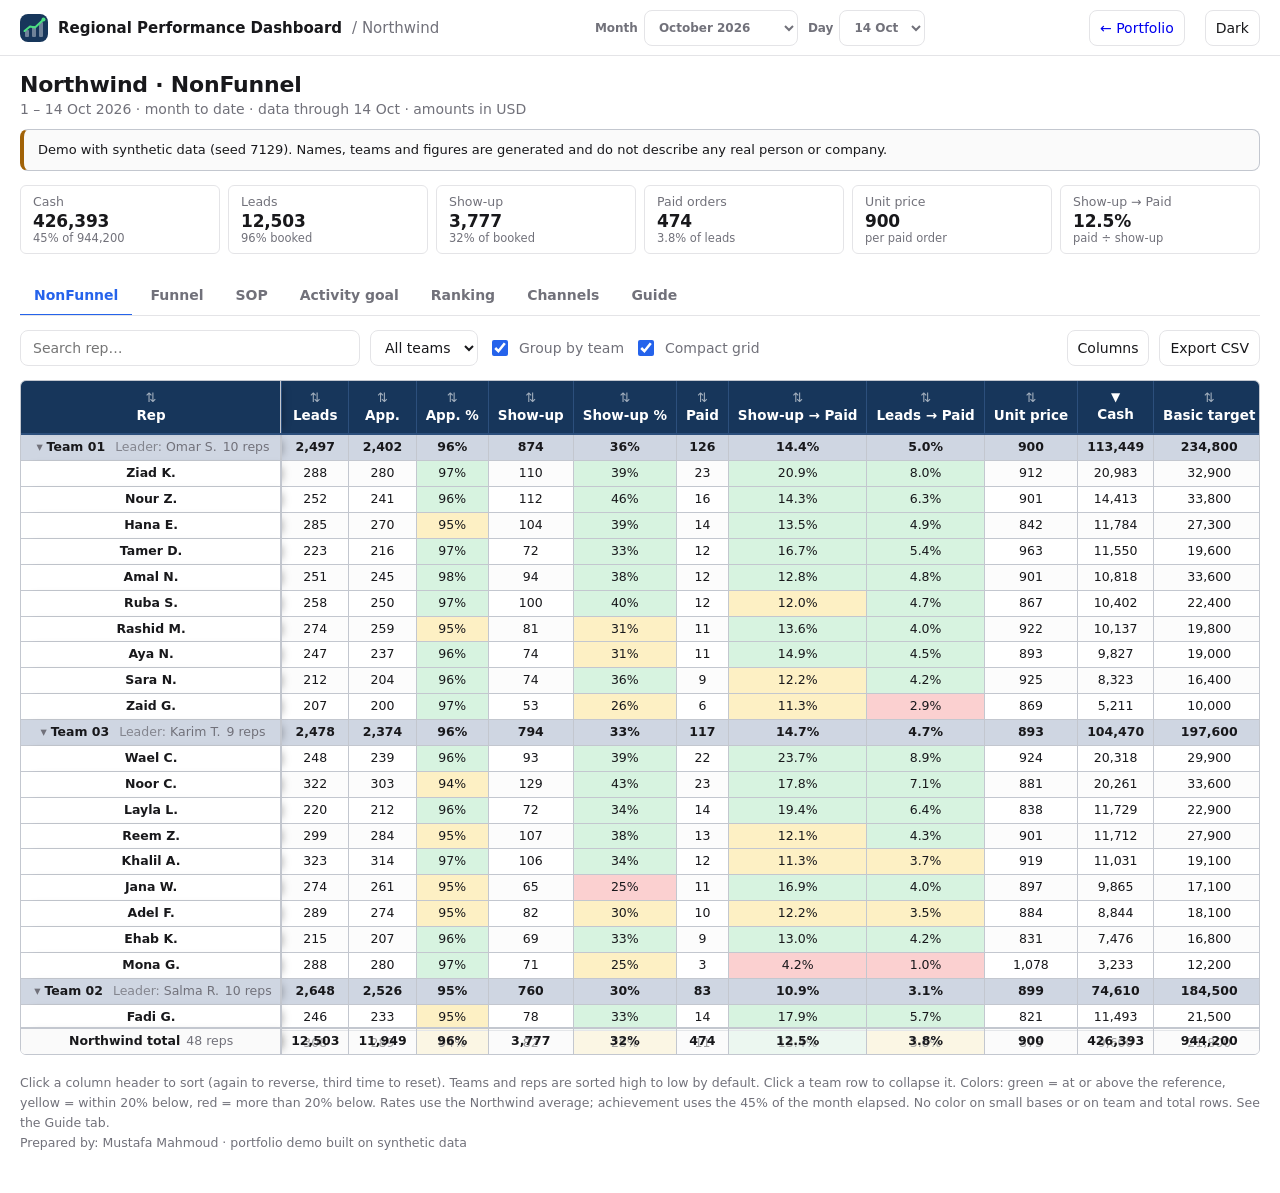
